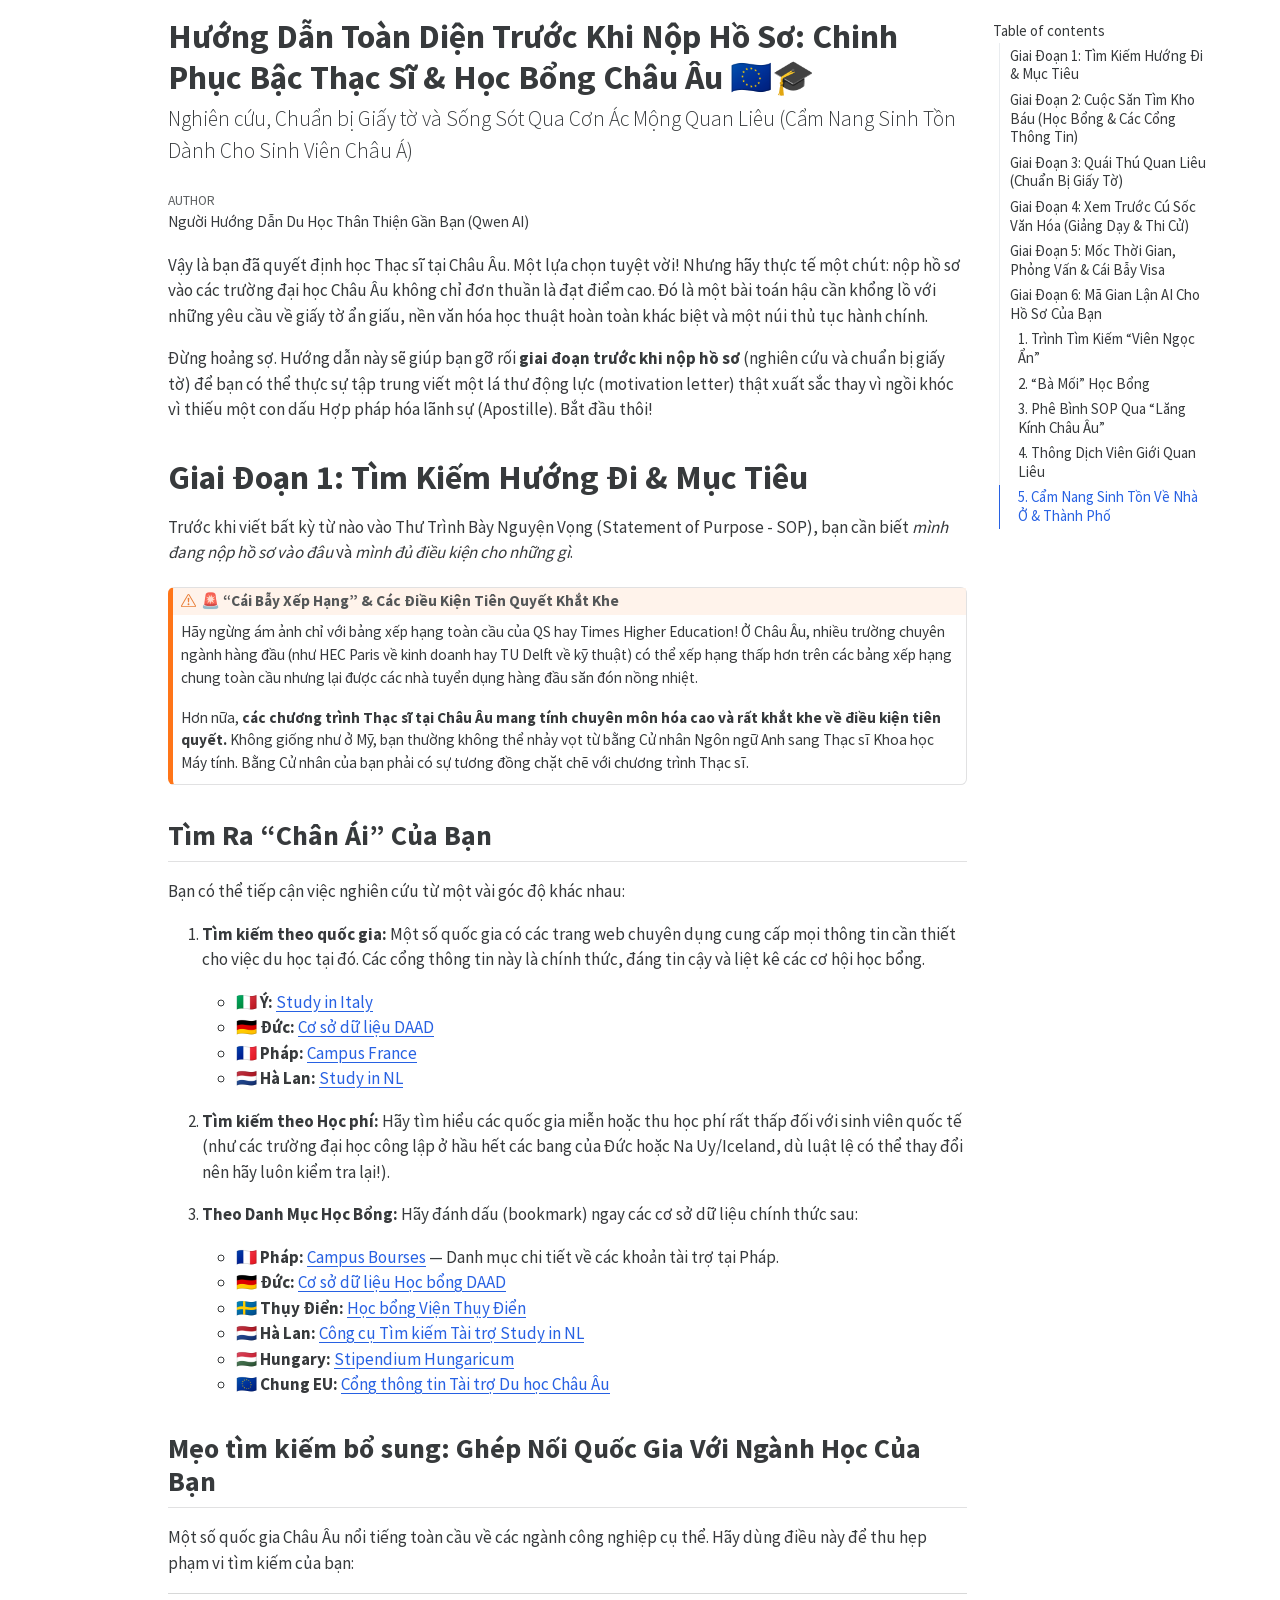
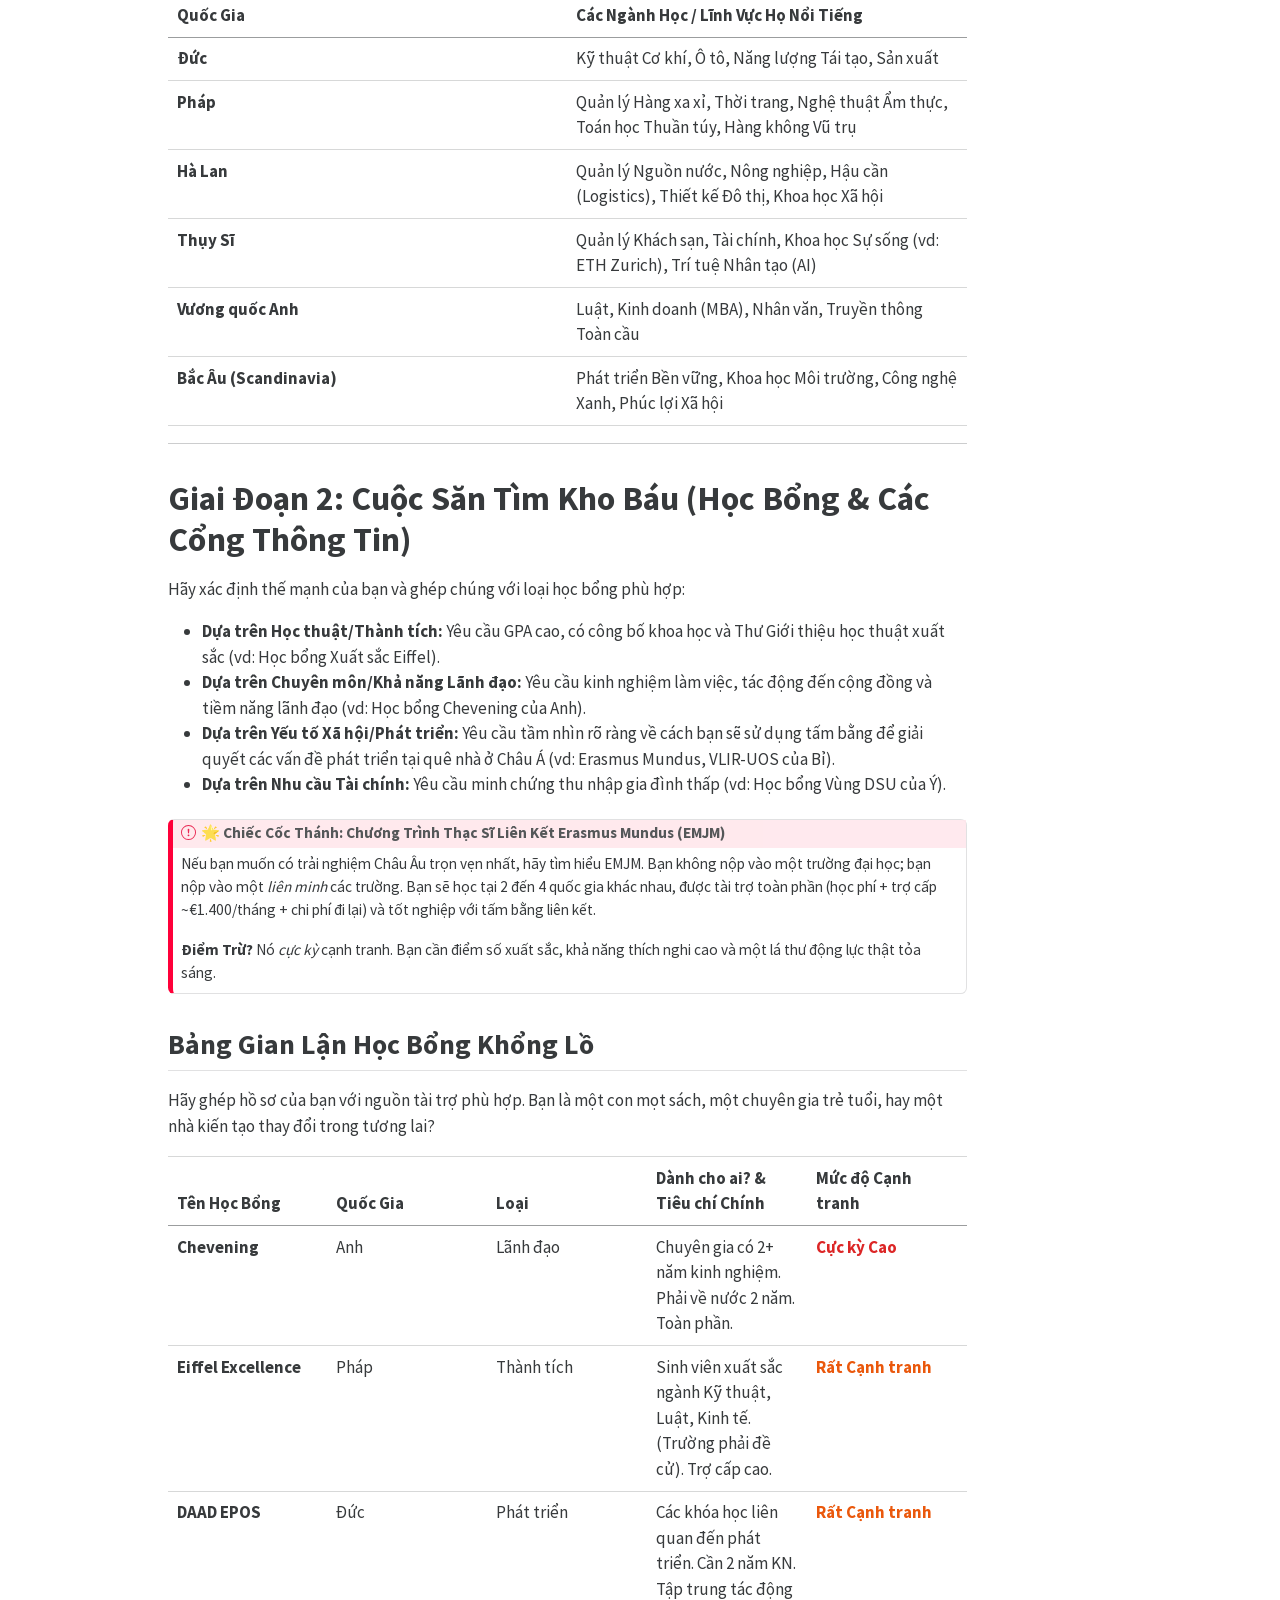
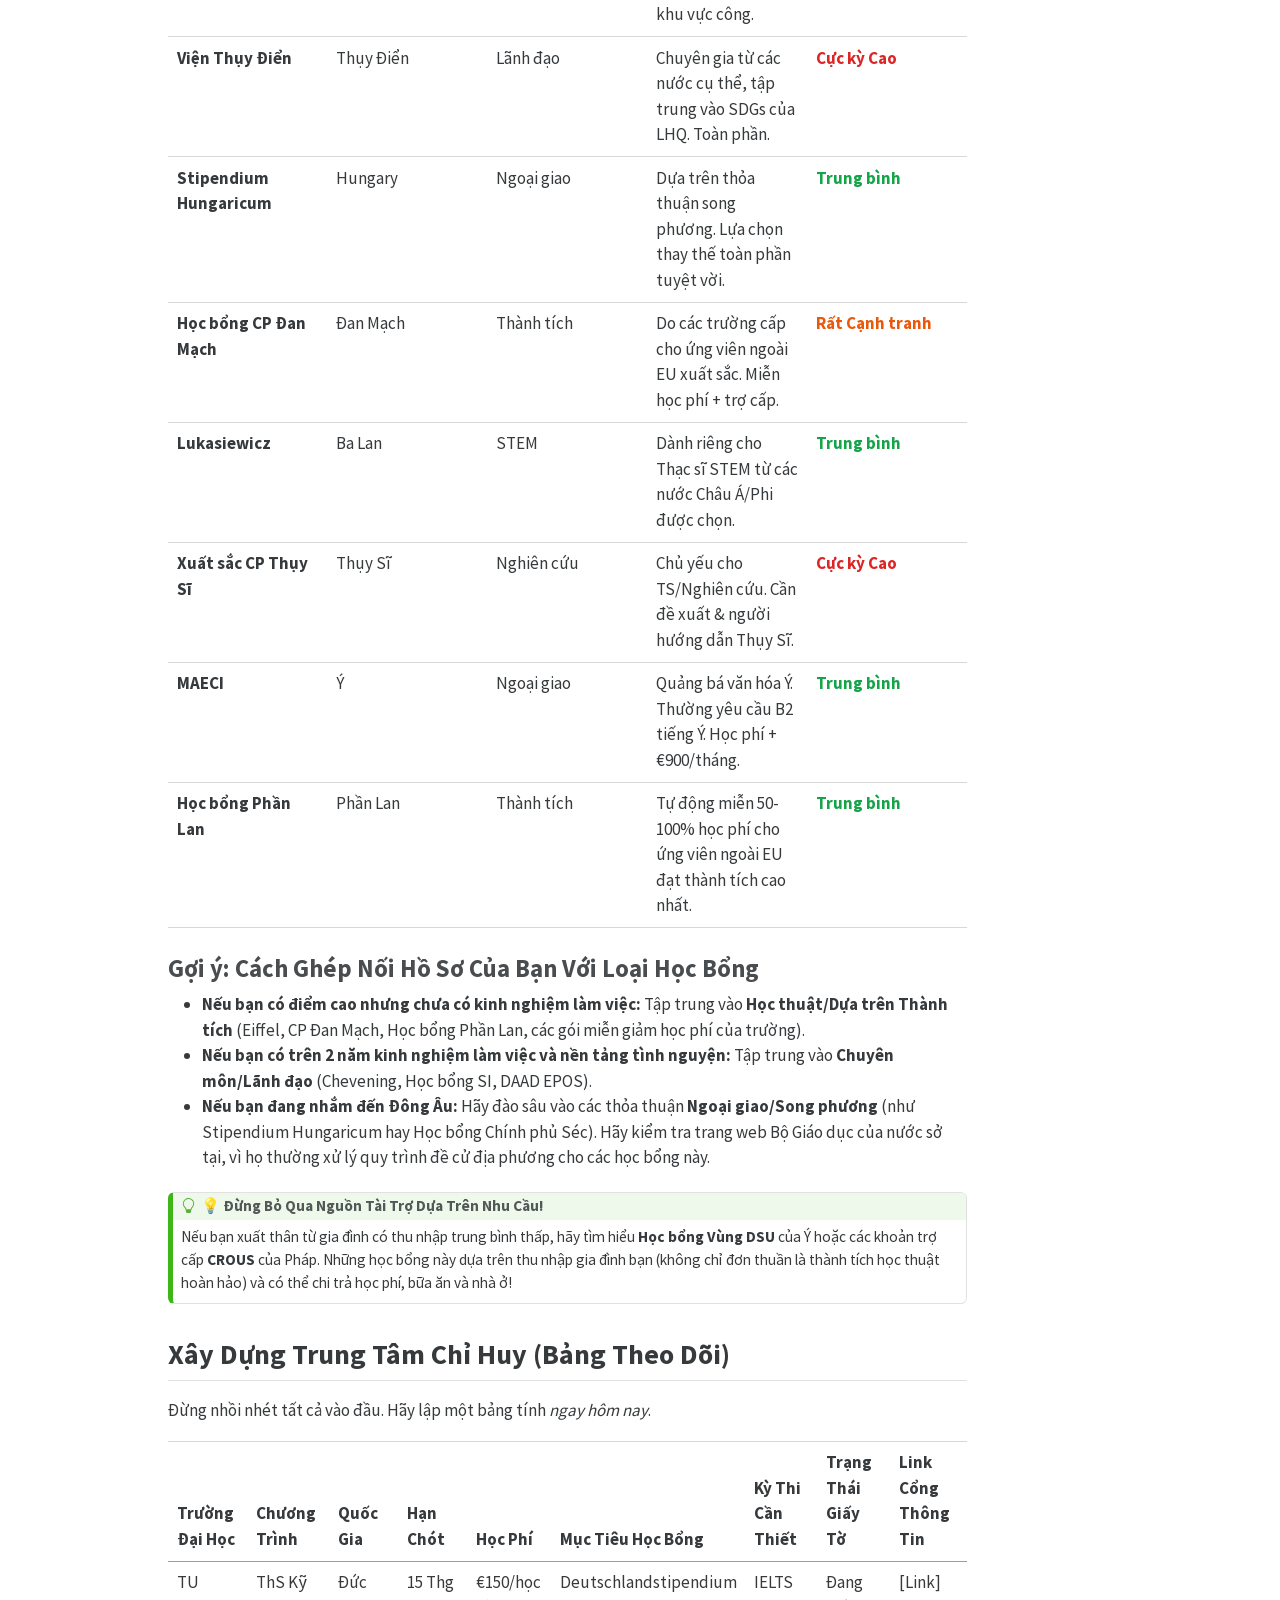
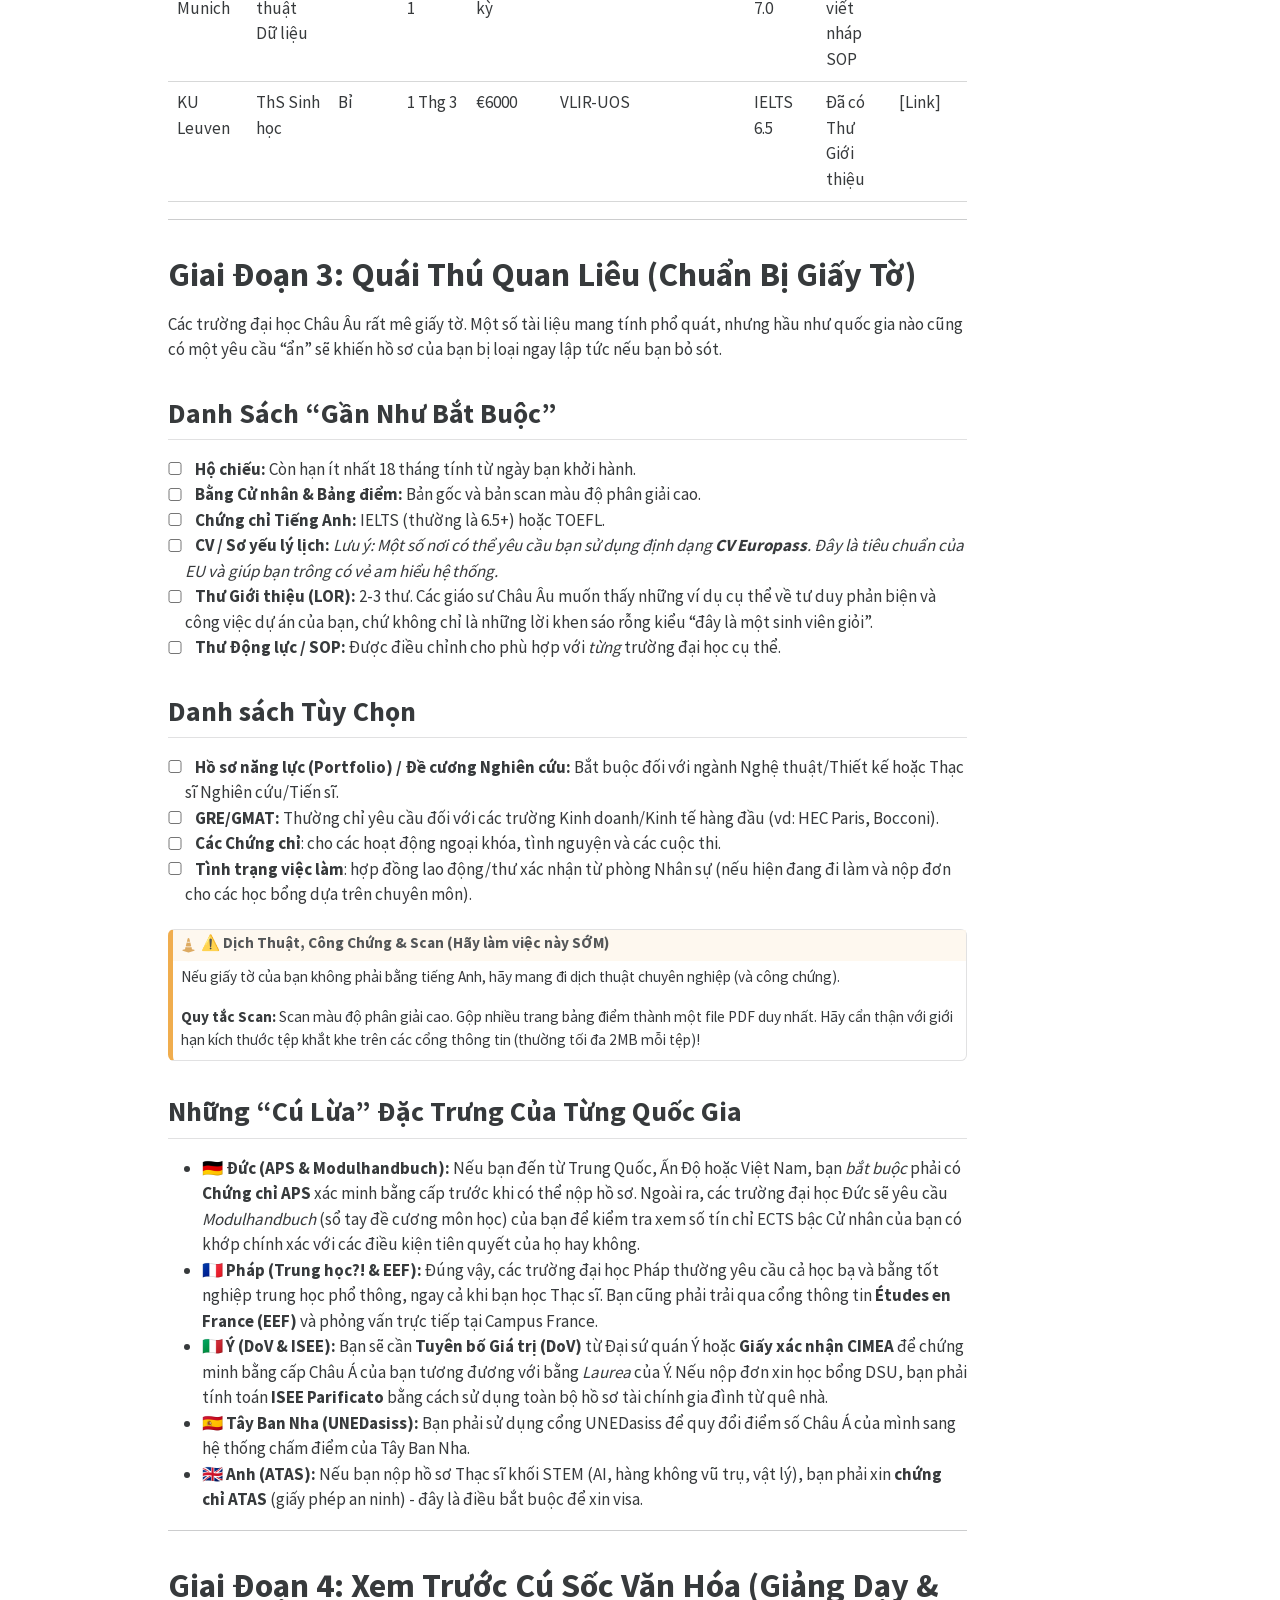
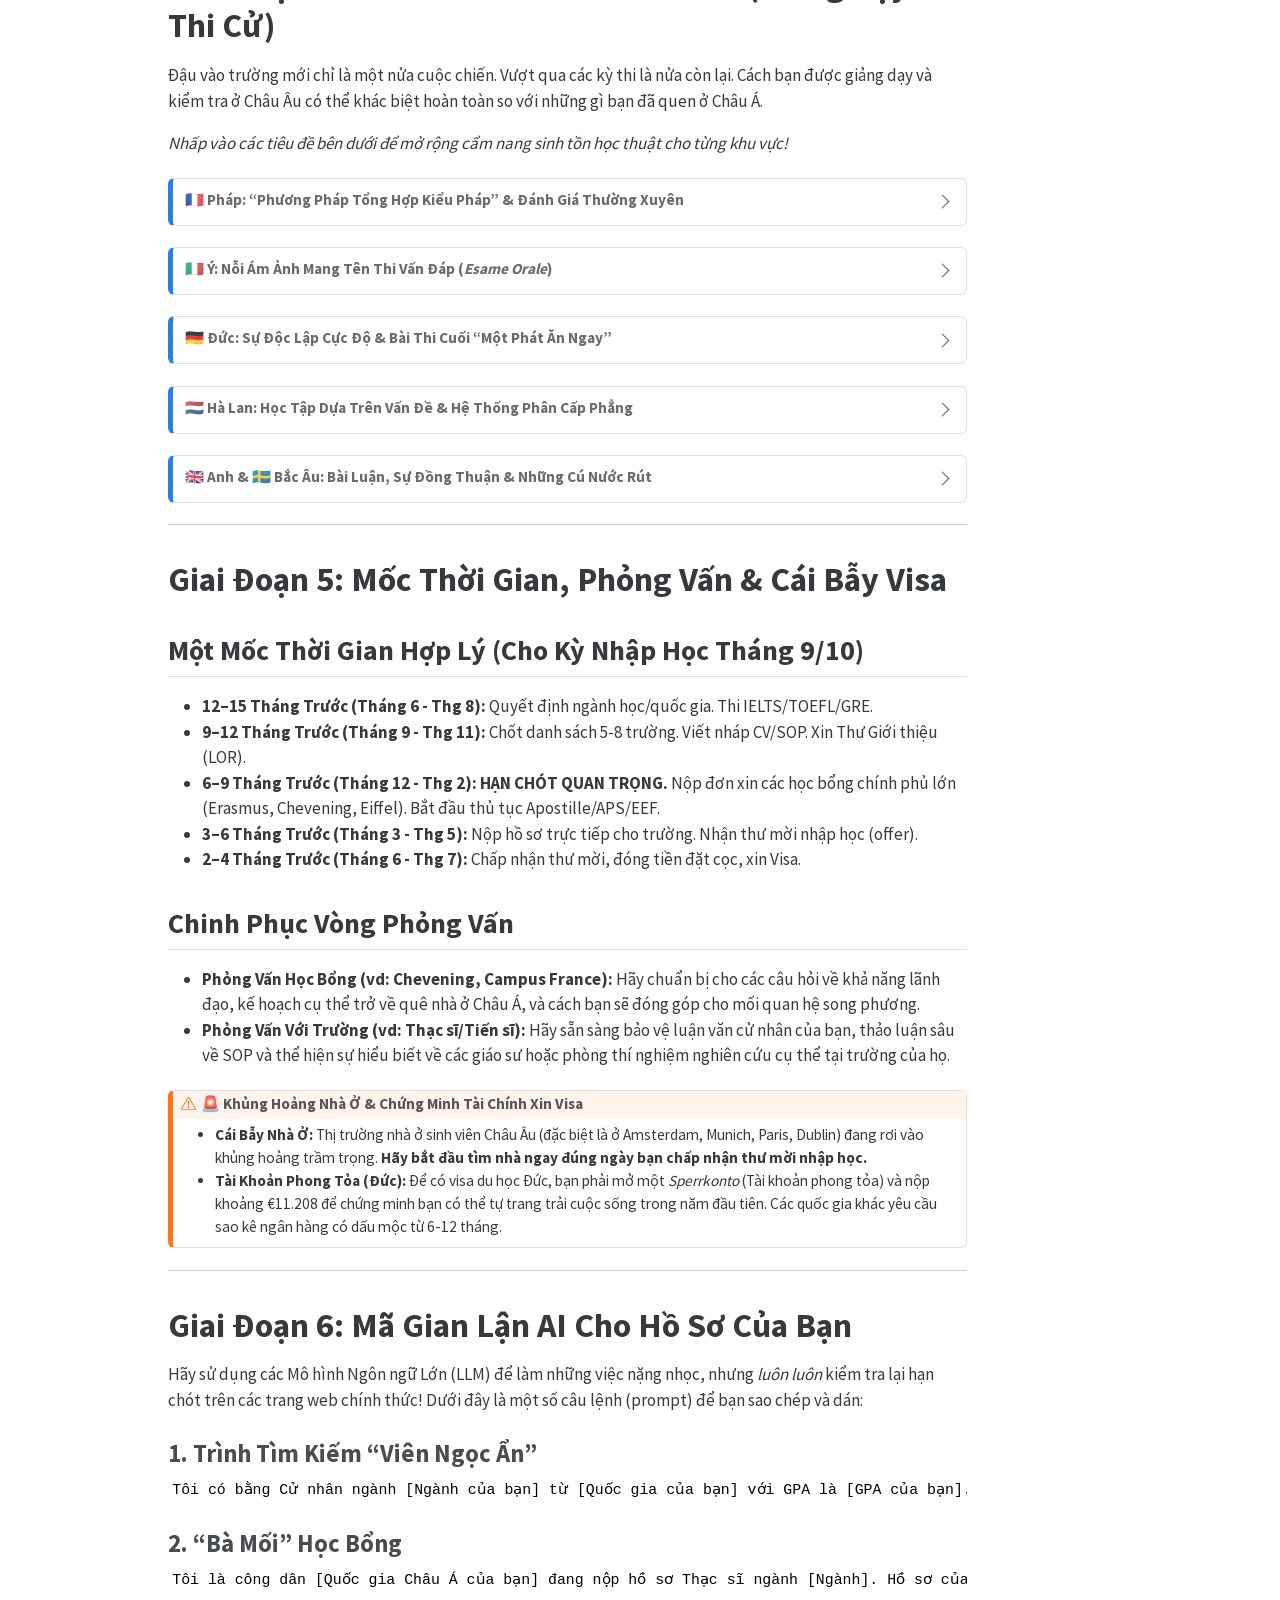
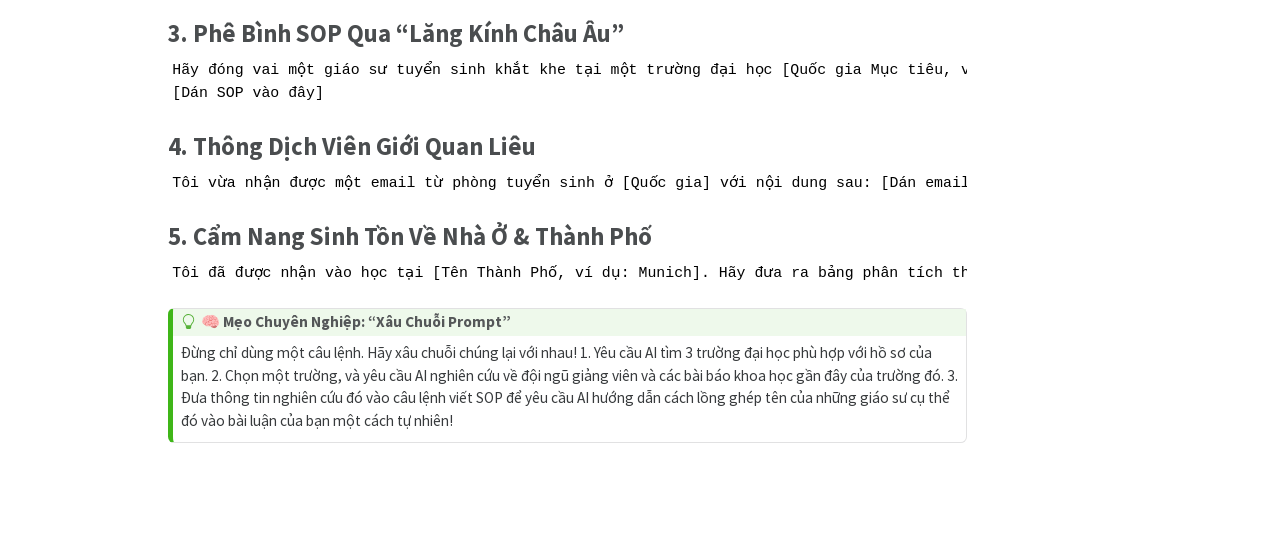
==== europe-master-pre-application.html @ 73fbfc99 "Fix pre-application guide for European master" ====
<!DOCTYPE html>
<html xmlns="http://www.w3.org/1999/xhtml" lang="en" xml:lang="en"><head>

<meta charset="utf-8">
<meta name="generator" content="quarto-1.7.32">

<meta name="viewport" content="width=device-width, initial-scale=1.0, user-scalable=yes">

<meta name="author" content="Người Hướng Dẫn Du Học Thân Thiện Gần Bạn (Qwen AI)">

<title>Hướng Dẫn Toàn Diện Trước Khi Nộp Hồ Sơ: Chinh Phục Bậc Thạc Sĩ &amp; Học Bổng Châu Âu 🇪🇺🎓</title>
<style>
code{white-space: pre-wrap;}
span.smallcaps{font-variant: small-caps;}
div.columns{display: flex; gap: min(4vw, 1.5em);}
div.column{flex: auto; overflow-x: auto;}
div.hanging-indent{margin-left: 1.5em; text-indent: -1.5em;}
ul.task-list{list-style: none;}
ul.task-list li input[type="checkbox"] {
width: 0.8em;
margin: 0 0.8em 0.2em -1em;  vertical-align: middle;
}
</style>


<script>/*!
 * clipboard.js v2.0.11
 * https://clipboardjs.com/
 *
 * Licensed MIT © Zeno Rocha
 */
!function(t,e){"object"==typeof exports&&"object"==typeof module?module.exports=e():"function"==typeof define&&define.amd?define([],e):"object"==typeof exports?exports.ClipboardJS=e():t.ClipboardJS=e()}(this,function(){return n={686:function(t,e,n){"use strict";n.d(e,{default:function(){return b}});var e=n(279),i=n.n(e),e=n(370),u=n.n(e),e=n(817),r=n.n(e);function c(t){try{return document.execCommand(t)}catch(t){return}}var a=function(t){t=r()(t);return c("cut"),t};function o(t,e){var n,o,t=(n=t,o="rtl"===document.documentElement.getAttribute("dir"),(t=document.createElement("textarea")).style.fontSize="12pt",t.style.border="0",t.style.padding="0",t.style.margin="0",t.style.position="absolute",t.style[o?"right":"left"]="-9999px",o=window.pageYOffset||document.documentElement.scrollTop,t.style.top="".concat(o,"px"),t.setAttribute("readonly",""),t.value=n,t);return e.container.appendChild(t),e=r()(t),c("copy"),t.remove(),e}var f=function(t){var e=1<arguments.length&&void 0!==arguments[1]?arguments[1]:{container:document.body},n="";return"string"==typeof t?n=o(t,e):t instanceof HTMLInputElement&&!["text","search","url","tel","password"].includes(null==t?void 0:t.type)?n=o(t.value,e):(n=r()(t),c("copy")),n};function l(t){return(l="function"==typeof Symbol&&"symbol"==typeof Symbol.iterator?function(t){return typeof t}:function(t){return t&&"function"==typeof Symbol&&t.constructor===Symbol&&t!==Symbol.prototype?"symbol":typeof t})(t)}var s=function(){var t=0<arguments.length&&void 0!==arguments[0]?arguments[0]:{},e=t.action,n=void 0===e?"copy":e,o=t.container,e=t.target,t=t.text;if("copy"!==n&&"cut"!==n)throw new Error('Invalid "action" value, use either "copy" or "cut"');if(void 0!==e){if(!e||"object"!==l(e)||1!==e.nodeType)throw new Error('Invalid "target" value, use a valid Element');if("copy"===n&&e.hasAttribute("disabled"))throw new Error('Invalid "target" attribute. Please use "readonly" instead of "disabled" attribute');if("cut"===n&&(e.hasAttribute("readonly")||e.hasAttribute("disabled")))throw new Error('Invalid "target" attribute. You can\'t cut text from elements with "readonly" or "disabled" attributes')}return t?f(t,{container:o}):e?"cut"===n?a(e):f(e,{container:o}):void 0};function p(t){return(p="function"==typeof Symbol&&"symbol"==typeof Symbol.iterator?function(t){return typeof t}:function(t){return t&&"function"==typeof Symbol&&t.constructor===Symbol&&t!==Symbol.prototype?"symbol":typeof t})(t)}function d(t,e){for(var n=0;n<e.length;n++){var o=e[n];o.enumerable=o.enumerable||!1,o.configurable=!0,"value"in o&&(o.writable=!0),Object.defineProperty(t,o.key,o)}}function y(t,e){return(y=Object.setPrototypeOf||function(t,e){return t.__proto__=e,t})(t,e)}function h(n){var o=function(){if("undefined"==typeof Reflect||!Reflect.construct)return!1;if(Reflect.construct.sham)return!1;if("function"==typeof Proxy)return!0;try{return Date.prototype.toString.call(Reflect.construct(Date,[],function(){})),!0}catch(t){return!1}}();return function(){var t,e=v(n);return t=o?(t=v(this).constructor,Reflect.construct(e,arguments,t)):e.apply(this,arguments),e=this,!(t=t)||"object"!==p(t)&&"function"!=typeof t?function(t){if(void 0!==t)return t;throw new ReferenceError("this hasn't been initialised - super() hasn't been called")}(e):t}}function v(t){return(v=Object.setPrototypeOf?Object.getPrototypeOf:function(t){return t.__proto__||Object.getPrototypeOf(t)})(t)}function m(t,e){t="data-clipboard-".concat(t);if(e.hasAttribute(t))return e.getAttribute(t)}var b=function(){!function(t,e){if("function"!=typeof e&&null!==e)throw new TypeError("Super expression must either be null or a function");t.prototype=Object.create(e&&e.prototype,{constructor:{value:t,writable:!0,configurable:!0}}),e&&y(t,e)}(r,i());var t,e,n,o=h(r);function r(t,e){var n;return function(t){if(!(t instanceof r))throw new TypeError("Cannot call a class as a function")}(this),(n=o.call(this)).resolveOptions(e),n.listenClick(t),n}return t=r,n=[{key:"copy",value:function(t){var e=1<arguments.length&&void 0!==arguments[1]?arguments[1]:{container:document.body};return f(t,e)}},{key:"cut",value:function(t){return a(t)}},{key:"isSupported",value:function(){var t=0<arguments.length&&void 0!==arguments[0]?arguments[0]:["copy","cut"],t="string"==typeof t?[t]:t,e=!!document.queryCommandSupported;return t.forEach(function(t){e=e&&!!document.queryCommandSupported(t)}),e}}],(e=[{key:"resolveOptions",value:function(){var t=0<arguments.length&&void 0!==arguments[0]?arguments[0]:{};this.action="function"==typeof t.action?t.action:this.defaultAction,this.target="function"==typeof t.target?t.target:this.defaultTarget,this.text="function"==typeof t.text?t.text:this.defaultText,this.container="object"===p(t.container)?t.container:document.body}},{key:"listenClick",value:function(t){var e=this;this.listener=u()(t,"click",function(t){return e.onClick(t)})}},{key:"onClick",value:function(t){var e=t.delegateTarget||t.currentTarget,n=this.action(e)||"copy",t=s({action:n,container:this.container,target:this.target(e),text:this.text(e)});this.emit(t?"success":"error",{action:n,text:t,trigger:e,clearSelection:function(){e&&e.focus(),window.getSelection().removeAllRanges()}})}},{key:"defaultAction",value:function(t){return m("action",t)}},{key:"defaultTarget",value:function(t){t=m("target",t);if(t)return document.querySelector(t)}},{key:"defaultText",value:function(t){return m("text",t)}},{key:"destroy",value:function(){this.listener.destroy()}}])&&d(t.prototype,e),n&&d(t,n),r}()},828:function(t){var e;"undefined"==typeof Element||Element.prototype.matches||((e=Element.prototype).matches=e.matchesSelector||e.mozMatchesSelector||e.msMatchesSelector||e.oMatchesSelector||e.webkitMatchesSelector),t.exports=function(t,e){for(;t&&9!==t.nodeType;){if("function"==typeof t.matches&&t.matches(e))return t;t=t.parentNode}}},438:function(t,e,n){var u=n(828);function i(t,e,n,o,r){var i=function(e,n,t,o){return function(t){t.delegateTarget=u(t.target,n),t.delegateTarget&&o.call(e,t)}}.apply(this,arguments);return t.addEventListener(n,i,r),{destroy:function(){t.removeEventListener(n,i,r)}}}t.exports=function(t,e,n,o,r){return"function"==typeof t.addEventListener?i.apply(null,arguments):"function"==typeof n?i.bind(null,document).apply(null,arguments):("string"==typeof t&&(t=document.querySelectorAll(t)),Array.prototype.map.call(t,function(t){return i(t,e,n,o,r)}))}},879:function(t,n){n.node=function(t){return void 0!==t&&t instanceof HTMLElement&&1===t.nodeType},n.nodeList=function(t){var e=Object.prototype.toString.call(t);return void 0!==t&&("[object NodeList]"===e||"[object HTMLCollection]"===e)&&"length"in t&&(0===t.length||n.node(t[0]))},n.string=function(t){return"string"==typeof t||t instanceof String},n.fn=function(t){return"[object Function]"===Object.prototype.toString.call(t)}},370:function(t,e,n){var f=n(879),l=n(438);t.exports=function(t,e,n){if(!t&&!e&&!n)throw new Error("Missing required arguments");if(!f.string(e))throw new TypeError("Second argument must be a String");if(!f.fn(n))throw new TypeError("Third argument must be a Function");if(f.node(t))return c=e,a=n,(u=t).addEventListener(c,a),{destroy:function(){u.removeEventListener(c,a)}};if(f.nodeList(t))return o=t,r=e,i=n,Array.prototype.forEach.call(o,function(t){t.addEventListener(r,i)}),{destroy:function(){Array.prototype.forEach.call(o,function(t){t.removeEventListener(r,i)})}};if(f.string(t))return t=t,e=e,n=n,l(document.body,t,e,n);throw new TypeError("First argument must be a String, HTMLElement, HTMLCollection, or NodeList");var o,r,i,u,c,a}},817:function(t){t.exports=function(t){var e,n="SELECT"===t.nodeName?(t.focus(),t.value):"INPUT"===t.nodeName||"TEXTAREA"===t.nodeName?((e=t.hasAttribute("readonly"))||t.setAttribute("readonly",""),t.select(),t.setSelectionRange(0,t.value.length),e||t.removeAttribute("readonly"),t.value):(t.hasAttribute("contenteditable")&&t.focus(),n=window.getSelection(),(e=document.createRange()).selectNodeContents(t),n.removeAllRanges(),n.addRange(e),n.toString());return n}},279:function(t){function e(){}e.prototype={on:function(t,e,n){var o=this.e||(this.e={});return(o[t]||(o[t]=[])).push({fn:e,ctx:n}),this},once:function(t,e,n){var o=this;function r(){o.off(t,r),e.apply(n,arguments)}return r._=e,this.on(t,r,n)},emit:function(t){for(var e=[].slice.call(arguments,1),n=((this.e||(this.e={}))[t]||[]).slice(),o=0,r=n.length;o<r;o++)n[o].fn.apply(n[o].ctx,e);return this},off:function(t,e){var n=this.e||(this.e={}),o=n[t],r=[];if(o&&e)for(var i=0,u=o.length;i<u;i++)o[i].fn!==e&&o[i].fn._!==e&&r.push(o[i]);return r.length?n[t]=r:delete n[t],this}},t.exports=e,t.exports.TinyEmitter=e}},r={},o.n=function(t){var e=t&&t.__esModule?function(){return t.default}:function(){return t};return o.d(e,{a:e}),e},o.d=function(t,e){for(var n in e)o.o(e,n)&&!o.o(t,n)&&Object.defineProperty(t,n,{enumerable:!0,get:e[n]})},o.o=function(t,e){return Object.prototype.hasOwnProperty.call(t,e)},o(686).default;function o(t){if(r[t])return r[t].exports;var e=r[t]={exports:{}};return n[t](e,e.exports,o),e.exports}var n,r});</script>
<script src="[data-uri]" type="module"></script>
<script src="[data-uri]" type="module"></script>
<script>/**
 * @popperjs/core v2.11.7 - MIT License
 */

!function(e,t){"object"==typeof exports&&"undefined"!=typeof module?t(exports):"function"==typeof define&&define.amd?define(["exports"],t):t((e="undefined"!=typeof globalThis?globalThis:e||self).Popper={})}(this,(function(e){"use strict";function t(e){if(null==e)return window;if("[object Window]"!==e.toString()){var t=e.ownerDocument;return t&&t.defaultView||window}return e}function n(e){return e instanceof t(e).Element||e instanceof Element}function r(e){return e instanceof t(e).HTMLElement||e instanceof HTMLElement}function o(e){return"undefined"!=typeof ShadowRoot&&(e instanceof t(e).ShadowRoot||e instanceof ShadowRoot)}var i=Math.max,a=Math.min,s=Math.round;function f(){var e=navigator.userAgentData;return null!=e&&e.brands&&Array.isArray(e.brands)?e.brands.map((function(e){return e.brand+"/"+e.version})).join(" "):navigator.userAgent}function c(){return!/^((?!chrome|android).)*safari/i.test(f())}function p(e,o,i){void 0===o&&(o=!1),void 0===i&&(i=!1);var a=e.getBoundingClientRect(),f=1,p=1;o&&r(e)&&(f=e.offsetWidth>0&&s(a.width)/e.offsetWidth||1,p=e.offsetHeight>0&&s(a.height)/e.offsetHeight||1);var u=(n(e)?t(e):window).visualViewport,l=!c()&&i,d=(a.left+(l&&u?u.offsetLeft:0))/f,h=(a.top+(l&&u?u.offsetTop:0))/p,m=a.width/f,v=a.height/p;return{width:m,height:v,top:h,right:d+m,bottom:h+v,left:d,x:d,y:h}}function u(e){var n=t(e);return{scrollLeft:n.pageXOffset,scrollTop:n.pageYOffset}}function l(e){return e?(e.nodeName||"").toLowerCase():null}function d(e){return((n(e)?e.ownerDocument:e.document)||window.document).documentElement}function h(e){return p(d(e)).left+u(e).scrollLeft}function m(e){return t(e).getComputedStyle(e)}function v(e){var t=m(e),n=t.overflow,r=t.overflowX,o=t.overflowY;return/auto|scroll|overlay|hidden/.test(n+o+r)}function y(e,n,o){void 0===o&&(o=!1);var i,a,f=r(n),c=r(n)&&function(e){var t=e.getBoundingClientRect(),n=s(t.width)/e.offsetWidth||1,r=s(t.height)/e.offsetHeight||1;return 1!==n||1!==r}(n),m=d(n),y=p(e,c,o),g={scrollLeft:0,scrollTop:0},b={x:0,y:0};return(f||!f&&!o)&&(("body"!==l(n)||v(m))&&(g=(i=n)!==t(i)&&r(i)?{scrollLeft:(a=i).scrollLeft,scrollTop:a.scrollTop}:u(i)),r(n)?((b=p(n,!0)).x+=n.clientLeft,b.y+=n.clientTop):m&&(b.x=h(m))),{x:y.left+g.scrollLeft-b.x,y:y.top+g.scrollTop-b.y,width:y.width,height:y.height}}function g(e){var t=p(e),n=e.offsetWidth,r=e.offsetHeight;return Math.abs(t.width-n)<=1&&(n=t.width),Math.abs(t.height-r)<=1&&(r=t.height),{x:e.offsetLeft,y:e.offsetTop,width:n,height:r}}function b(e){return"html"===l(e)?e:e.assignedSlot||e.parentNode||(o(e)?e.host:null)||d(e)}function x(e){return["html","body","#document"].indexOf(l(e))>=0?e.ownerDocument.body:r(e)&&v(e)?e:x(b(e))}function w(e,n){var r;void 0===n&&(n=[]);var o=x(e),i=o===(null==(r=e.ownerDocument)?void 0:r.body),a=t(o),s=i?[a].concat(a.visualViewport||[],v(o)?o:[]):o,f=n.concat(s);return i?f:f.concat(w(b(s)))}function O(e){return["table","td","th"].indexOf(l(e))>=0}function j(e){return r(e)&&"fixed"!==m(e).position?e.offsetParent:null}function E(e){for(var n=t(e),i=j(e);i&&O(i)&&"static"===m(i).position;)i=j(i);return i&&("html"===l(i)||"body"===l(i)&&"static"===m(i).position)?n:i||function(e){var t=/firefox/i.test(f());if(/Trident/i.test(f())&&r(e)&&"fixed"===m(e).position)return null;var n=b(e);for(o(n)&&(n=n.host);r(n)&&["html","body"].indexOf(l(n))<0;){var i=m(n);if("none"!==i.transform||"none"!==i.perspective||"paint"===i.contain||-1!==["transform","perspective"].indexOf(i.willChange)||t&&"filter"===i.willChange||t&&i.filter&&"none"!==i.filter)return n;n=n.parentNode}return null}(e)||n}var D="top",A="bottom",L="right",P="left",M="auto",k=[D,A,L,P],W="start",B="end",H="viewport",T="popper",R=k.reduce((function(e,t){return e.concat([t+"-"+W,t+"-"+B])}),[]),S=[].concat(k,[M]).reduce((function(e,t){return e.concat([t,t+"-"+W,t+"-"+B])}),[]),V=["beforeRead","read","afterRead","beforeMain","main","afterMain","beforeWrite","write","afterWrite"];function q(e){var t=new Map,n=new Set,r=[];function o(e){n.add(e.name),[].concat(e.requires||[],e.requiresIfExists||[]).forEach((function(e){if(!n.has(e)){var r=t.get(e);r&&o(r)}})),r.push(e)}return e.forEach((function(e){t.set(e.name,e)})),e.forEach((function(e){n.has(e.name)||o(e)})),r}function C(e){return e.split("-")[0]}function N(e,t){var n=t.getRootNode&&t.getRootNode();if(e.contains(t))return!0;if(n&&o(n)){var r=t;do{if(r&&e.isSameNode(r))return!0;r=r.parentNode||r.host}while(r)}return!1}function I(e){return Object.assign({},e,{left:e.x,top:e.y,right:e.x+e.width,bottom:e.y+e.height})}function _(e,r,o){return r===H?I(function(e,n){var r=t(e),o=d(e),i=r.visualViewport,a=o.clientWidth,s=o.clientHeight,f=0,p=0;if(i){a=i.width,s=i.height;var u=c();(u||!u&&"fixed"===n)&&(f=i.offsetLeft,p=i.offsetTop)}return{width:a,height:s,x:f+h(e),y:p}}(e,o)):n(r)?function(e,t){var n=p(e,!1,"fixed"===t);return n.top=n.top+e.clientTop,n.left=n.left+e.clientLeft,n.bottom=n.top+e.clientHeight,n.right=n.left+e.clientWidth,n.width=e.clientWidth,n.height=e.clientHeight,n.x=n.left,n.y=n.top,n}(r,o):I(function(e){var t,n=d(e),r=u(e),o=null==(t=e.ownerDocument)?void 0:t.body,a=i(n.scrollWidth,n.clientWidth,o?o.scrollWidth:0,o?o.clientWidth:0),s=i(n.scrollHeight,n.clientHeight,o?o.scrollHeight:0,o?o.clientHeight:0),f=-r.scrollLeft+h(e),c=-r.scrollTop;return"rtl"===m(o||n).direction&&(f+=i(n.clientWidth,o?o.clientWidth:0)-a),{width:a,height:s,x:f,y:c}}(d(e)))}function F(e,t,o,s){var f="clippingParents"===t?function(e){var t=w(b(e)),o=["absolute","fixed"].indexOf(m(e).position)>=0&&r(e)?E(e):e;return n(o)?t.filter((function(e){return n(e)&&N(e,o)&&"body"!==l(e)})):[]}(e):[].concat(t),c=[].concat(f,[o]),p=c[0],u=c.reduce((function(t,n){var r=_(e,n,s);return t.top=i(r.top,t.top),t.right=a(r.right,t.right),t.bottom=a(r.bottom,t.bottom),t.left=i(r.left,t.left),t}),_(e,p,s));return u.width=u.right-u.left,u.height=u.bottom-u.top,u.x=u.left,u.y=u.top,u}function U(e){return e.split("-")[1]}function z(e){return["top","bottom"].indexOf(e)>=0?"x":"y"}function X(e){var t,n=e.reference,r=e.element,o=e.placement,i=o?C(o):null,a=o?U(o):null,s=n.x+n.width/2-r.width/2,f=n.y+n.height/2-r.height/2;switch(i){case D:t={x:s,y:n.y-r.height};break;case A:t={x:s,y:n.y+n.height};break;case L:t={x:n.x+n.width,y:f};break;case P:t={x:n.x-r.width,y:f};break;default:t={x:n.x,y:n.y}}var c=i?z(i):null;if(null!=c){var p="y"===c?"height":"width";switch(a){case W:t[c]=t[c]-(n[p]/2-r[p]/2);break;case B:t[c]=t[c]+(n[p]/2-r[p]/2)}}return t}function Y(e){return Object.assign({},{top:0,right:0,bottom:0,left:0},e)}function G(e,t){return t.reduce((function(t,n){return t[n]=e,t}),{})}function J(e,t){void 0===t&&(t={});var r=t,o=r.placement,i=void 0===o?e.placement:o,a=r.strategy,s=void 0===a?e.strategy:a,f=r.boundary,c=void 0===f?"clippingParents":f,u=r.rootBoundary,l=void 0===u?H:u,h=r.elementContext,m=void 0===h?T:h,v=r.altBoundary,y=void 0!==v&&v,g=r.padding,b=void 0===g?0:g,x=Y("number"!=typeof b?b:G(b,k)),w=m===T?"reference":T,O=e.rects.popper,j=e.elements[y?w:m],E=F(n(j)?j:j.contextElement||d(e.elements.popper),c,l,s),P=p(e.elements.reference),M=X({reference:P,element:O,strategy:"absolute",placement:i}),W=I(Object.assign({},O,M)),B=m===T?W:P,R={top:E.top-B.top+x.top,bottom:B.bottom-E.bottom+x.bottom,left:E.left-B.left+x.left,right:B.right-E.right+x.right},S=e.modifiersData.offset;if(m===T&&S){var V=S[i];Object.keys(R).forEach((function(e){var t=[L,A].indexOf(e)>=0?1:-1,n=[D,A].indexOf(e)>=0?"y":"x";R[e]+=V[n]*t}))}return R}var K={placement:"bottom",modifiers:[],strategy:"absolute"};function Q(){for(var e=arguments.length,t=new Array(e),n=0;n<e;n++)t[n]=arguments[n];return!t.some((function(e){return!(e&&"function"==typeof e.getBoundingClientRect)}))}function Z(e){void 0===e&&(e={});var t=e,r=t.defaultModifiers,o=void 0===r?[]:r,i=t.defaultOptions,a=void 0===i?K:i;return function(e,t,r){void 0===r&&(r=a);var i,s,f={placement:"bottom",orderedModifiers:[],options:Object.assign({},K,a),modifiersData:{},elements:{reference:e,popper:t},attributes:{},styles:{}},c=[],p=!1,u={state:f,setOptions:function(r){var i="function"==typeof r?r(f.options):r;l(),f.options=Object.assign({},a,f.options,i),f.scrollParents={reference:n(e)?w(e):e.contextElement?w(e.contextElement):[],popper:w(t)};var s,p,d=function(e){var t=q(e);return V.reduce((function(e,n){return e.concat(t.filter((function(e){return e.phase===n})))}),[])}((s=[].concat(o,f.options.modifiers),p=s.reduce((function(e,t){var n=e[t.name];return e[t.name]=n?Object.assign({},n,t,{options:Object.assign({},n.options,t.options),data:Object.assign({},n.data,t.data)}):t,e}),{}),Object.keys(p).map((function(e){return p[e]}))));return f.orderedModifiers=d.filter((function(e){return e.enabled})),f.orderedModifiers.forEach((function(e){var t=e.name,n=e.options,r=void 0===n?{}:n,o=e.effect;if("function"==typeof o){var i=o({state:f,name:t,instance:u,options:r}),a=function(){};c.push(i||a)}})),u.update()},forceUpdate:function(){if(!p){var e=f.elements,t=e.reference,n=e.popper;if(Q(t,n)){f.rects={reference:y(t,E(n),"fixed"===f.options.strategy),popper:g(n)},f.reset=!1,f.placement=f.options.placement,f.orderedModifiers.forEach((function(e){return f.modifiersData[e.name]=Object.assign({},e.data)}));for(var r=0;r<f.orderedModifiers.length;r++)if(!0!==f.reset){var o=f.orderedModifiers[r],i=o.fn,a=o.options,s=void 0===a?{}:a,c=o.name;"function"==typeof i&&(f=i({state:f,options:s,name:c,instance:u})||f)}else f.reset=!1,r=-1}}},update:(i=function(){return new Promise((function(e){u.forceUpdate(),e(f)}))},function(){return s||(s=new Promise((function(e){Promise.resolve().then((function(){s=void 0,e(i())}))}))),s}),destroy:function(){l(),p=!0}};if(!Q(e,t))return u;function l(){c.forEach((function(e){return e()})),c=[]}return u.setOptions(r).then((function(e){!p&&r.onFirstUpdate&&r.onFirstUpdate(e)})),u}}var $={passive:!0};var ee={name:"eventListeners",enabled:!0,phase:"write",fn:function(){},effect:function(e){var n=e.state,r=e.instance,o=e.options,i=o.scroll,a=void 0===i||i,s=o.resize,f=void 0===s||s,c=t(n.elements.popper),p=[].concat(n.scrollParents.reference,n.scrollParents.popper);return a&&p.forEach((function(e){e.addEventListener("scroll",r.update,$)})),f&&c.addEventListener("resize",r.update,$),function(){a&&p.forEach((function(e){e.removeEventListener("scroll",r.update,$)})),f&&c.removeEventListener("resize",r.update,$)}},data:{}};var te={name:"popperOffsets",enabled:!0,phase:"read",fn:function(e){var t=e.state,n=e.name;t.modifiersData[n]=X({reference:t.rects.reference,element:t.rects.popper,strategy:"absolute",placement:t.placement})},data:{}},ne={top:"auto",right:"auto",bottom:"auto",left:"auto"};function re(e){var n,r=e.popper,o=e.popperRect,i=e.placement,a=e.variation,f=e.offsets,c=e.position,p=e.gpuAcceleration,u=e.adaptive,l=e.roundOffsets,h=e.isFixed,v=f.x,y=void 0===v?0:v,g=f.y,b=void 0===g?0:g,x="function"==typeof l?l({x:y,y:b}):{x:y,y:b};y=x.x,b=x.y;var w=f.hasOwnProperty("x"),O=f.hasOwnProperty("y"),j=P,M=D,k=window;if(u){var W=E(r),H="clientHeight",T="clientWidth";if(W===t(r)&&"static"!==m(W=d(r)).position&&"absolute"===c&&(H="scrollHeight",T="scrollWidth"),W=W,i===D||(i===P||i===L)&&a===B)M=A,b-=(h&&W===k&&k.visualViewport?k.visualViewport.height:W[H])-o.height,b*=p?1:-1;if(i===P||(i===D||i===A)&&a===B)j=L,y-=(h&&W===k&&k.visualViewport?k.visualViewport.width:W[T])-o.width,y*=p?1:-1}var R,S=Object.assign({position:c},u&&ne),V=!0===l?function(e,t){var n=e.x,r=e.y,o=t.devicePixelRatio||1;return{x:s(n*o)/o||0,y:s(r*o)/o||0}}({x:y,y:b},t(r)):{x:y,y:b};return y=V.x,b=V.y,p?Object.assign({},S,((R={})[M]=O?"0":"",R[j]=w?"0":"",R.transform=(k.devicePixelRatio||1)<=1?"translate("+y+"px, "+b+"px)":"translate3d("+y+"px, "+b+"px, 0)",R)):Object.assign({},S,((n={})[M]=O?b+"px":"",n[j]=w?y+"px":"",n.transform="",n))}var oe={name:"computeStyles",enabled:!0,phase:"beforeWrite",fn:function(e){var t=e.state,n=e.options,r=n.gpuAcceleration,o=void 0===r||r,i=n.adaptive,a=void 0===i||i,s=n.roundOffsets,f=void 0===s||s,c={placement:C(t.placement),variation:U(t.placement),popper:t.elements.popper,popperRect:t.rects.popper,gpuAcceleration:o,isFixed:"fixed"===t.options.strategy};null!=t.modifiersData.popperOffsets&&(t.styles.popper=Object.assign({},t.styles.popper,re(Object.assign({},c,{offsets:t.modifiersData.popperOffsets,position:t.options.strategy,adaptive:a,roundOffsets:f})))),null!=t.modifiersData.arrow&&(t.styles.arrow=Object.assign({},t.styles.arrow,re(Object.assign({},c,{offsets:t.modifiersData.arrow,position:"absolute",adaptive:!1,roundOffsets:f})))),t.attributes.popper=Object.assign({},t.attributes.popper,{"data-popper-placement":t.placement})},data:{}};var ie={name:"applyStyles",enabled:!0,phase:"write",fn:function(e){var t=e.state;Object.keys(t.elements).forEach((function(e){var n=t.styles[e]||{},o=t.attributes[e]||{},i=t.elements[e];r(i)&&l(i)&&(Object.assign(i.style,n),Object.keys(o).forEach((function(e){var t=o[e];!1===t?i.removeAttribute(e):i.setAttribute(e,!0===t?"":t)})))}))},effect:function(e){var t=e.state,n={popper:{position:t.options.strategy,left:"0",top:"0",margin:"0"},arrow:{position:"absolute"},reference:{}};return Object.assign(t.elements.popper.style,n.popper),t.styles=n,t.elements.arrow&&Object.assign(t.elements.arrow.style,n.arrow),function(){Object.keys(t.elements).forEach((function(e){var o=t.elements[e],i=t.attributes[e]||{},a=Object.keys(t.styles.hasOwnProperty(e)?t.styles[e]:n[e]).reduce((function(e,t){return e[t]="",e}),{});r(o)&&l(o)&&(Object.assign(o.style,a),Object.keys(i).forEach((function(e){o.removeAttribute(e)})))}))}},requires:["computeStyles"]};var ae={name:"offset",enabled:!0,phase:"main",requires:["popperOffsets"],fn:function(e){var t=e.state,n=e.options,r=e.name,o=n.offset,i=void 0===o?[0,0]:o,a=S.reduce((function(e,n){return e[n]=function(e,t,n){var r=C(e),o=[P,D].indexOf(r)>=0?-1:1,i="function"==typeof n?n(Object.assign({},t,{placement:e})):n,a=i[0],s=i[1];return a=a||0,s=(s||0)*o,[P,L].indexOf(r)>=0?{x:s,y:a}:{x:a,y:s}}(n,t.rects,i),e}),{}),s=a[t.placement],f=s.x,c=s.y;null!=t.modifiersData.popperOffsets&&(t.modifiersData.popperOffsets.x+=f,t.modifiersData.popperOffsets.y+=c),t.modifiersData[r]=a}},se={left:"right",right:"left",bottom:"top",top:"bottom"};function fe(e){return e.replace(/left|right|bottom|top/g,(function(e){return se[e]}))}var ce={start:"end",end:"start"};function pe(e){return e.replace(/start|end/g,(function(e){return ce[e]}))}function ue(e,t){void 0===t&&(t={});var n=t,r=n.placement,o=n.boundary,i=n.rootBoundary,a=n.padding,s=n.flipVariations,f=n.allowedAutoPlacements,c=void 0===f?S:f,p=U(r),u=p?s?R:R.filter((function(e){return U(e)===p})):k,l=u.filter((function(e){return c.indexOf(e)>=0}));0===l.length&&(l=u);var d=l.reduce((function(t,n){return t[n]=J(e,{placement:n,boundary:o,rootBoundary:i,padding:a})[C(n)],t}),{});return Object.keys(d).sort((function(e,t){return d[e]-d[t]}))}var le={name:"flip",enabled:!0,phase:"main",fn:function(e){var t=e.state,n=e.options,r=e.name;if(!t.modifiersData[r]._skip){for(var o=n.mainAxis,i=void 0===o||o,a=n.altAxis,s=void 0===a||a,f=n.fallbackPlacements,c=n.padding,p=n.boundary,u=n.rootBoundary,l=n.altBoundary,d=n.flipVariations,h=void 0===d||d,m=n.allowedAutoPlacements,v=t.options.placement,y=C(v),g=f||(y===v||!h?[fe(v)]:function(e){if(C(e)===M)return[];var t=fe(e);return[pe(e),t,pe(t)]}(v)),b=[v].concat(g).reduce((function(e,n){return e.concat(C(n)===M?ue(t,{placement:n,boundary:p,rootBoundary:u,padding:c,flipVariations:h,allowedAutoPlacements:m}):n)}),[]),x=t.rects.reference,w=t.rects.popper,O=new Map,j=!0,E=b[0],k=0;k<b.length;k++){var B=b[k],H=C(B),T=U(B)===W,R=[D,A].indexOf(H)>=0,S=R?"width":"height",V=J(t,{placement:B,boundary:p,rootBoundary:u,altBoundary:l,padding:c}),q=R?T?L:P:T?A:D;x[S]>w[S]&&(q=fe(q));var N=fe(q),I=[];if(i&&I.push(V[H]<=0),s&&I.push(V[q]<=0,V[N]<=0),I.every((function(e){return e}))){E=B,j=!1;break}O.set(B,I)}if(j)for(var _=function(e){var t=b.find((function(t){var n=O.get(t);if(n)return n.slice(0,e).every((function(e){return e}))}));if(t)return E=t,"break"},F=h?3:1;F>0;F--){if("break"===_(F))break}t.placement!==E&&(t.modifiersData[r]._skip=!0,t.placement=E,t.reset=!0)}},requiresIfExists:["offset"],data:{_skip:!1}};function de(e,t,n){return i(e,a(t,n))}var he={name:"preventOverflow",enabled:!0,phase:"main",fn:function(e){var t=e.state,n=e.options,r=e.name,o=n.mainAxis,s=void 0===o||o,f=n.altAxis,c=void 0!==f&&f,p=n.boundary,u=n.rootBoundary,l=n.altBoundary,d=n.padding,h=n.tether,m=void 0===h||h,v=n.tetherOffset,y=void 0===v?0:v,b=J(t,{boundary:p,rootBoundary:u,padding:d,altBoundary:l}),x=C(t.placement),w=U(t.placement),O=!w,j=z(x),M="x"===j?"y":"x",k=t.modifiersData.popperOffsets,B=t.rects.reference,H=t.rects.popper,T="function"==typeof y?y(Object.assign({},t.rects,{placement:t.placement})):y,R="number"==typeof T?{mainAxis:T,altAxis:T}:Object.assign({mainAxis:0,altAxis:0},T),S=t.modifiersData.offset?t.modifiersData.offset[t.placement]:null,V={x:0,y:0};if(k){if(s){var q,N="y"===j?D:P,I="y"===j?A:L,_="y"===j?"height":"width",F=k[j],X=F+b[N],Y=F-b[I],G=m?-H[_]/2:0,K=w===W?B[_]:H[_],Q=w===W?-H[_]:-B[_],Z=t.elements.arrow,$=m&&Z?g(Z):{width:0,height:0},ee=t.modifiersData["arrow#persistent"]?t.modifiersData["arrow#persistent"].padding:{top:0,right:0,bottom:0,left:0},te=ee[N],ne=ee[I],re=de(0,B[_],$[_]),oe=O?B[_]/2-G-re-te-R.mainAxis:K-re-te-R.mainAxis,ie=O?-B[_]/2+G+re+ne+R.mainAxis:Q+re+ne+R.mainAxis,ae=t.elements.arrow&&E(t.elements.arrow),se=ae?"y"===j?ae.clientTop||0:ae.clientLeft||0:0,fe=null!=(q=null==S?void 0:S[j])?q:0,ce=F+ie-fe,pe=de(m?a(X,F+oe-fe-se):X,F,m?i(Y,ce):Y);k[j]=pe,V[j]=pe-F}if(c){var ue,le="x"===j?D:P,he="x"===j?A:L,me=k[M],ve="y"===M?"height":"width",ye=me+b[le],ge=me-b[he],be=-1!==[D,P].indexOf(x),xe=null!=(ue=null==S?void 0:S[M])?ue:0,we=be?ye:me-B[ve]-H[ve]-xe+R.altAxis,Oe=be?me+B[ve]+H[ve]-xe-R.altAxis:ge,je=m&&be?function(e,t,n){var r=de(e,t,n);return r>n?n:r}(we,me,Oe):de(m?we:ye,me,m?Oe:ge);k[M]=je,V[M]=je-me}t.modifiersData[r]=V}},requiresIfExists:["offset"]};var me={name:"arrow",enabled:!0,phase:"main",fn:function(e){var t,n=e.state,r=e.name,o=e.options,i=n.elements.arrow,a=n.modifiersData.popperOffsets,s=C(n.placement),f=z(s),c=[P,L].indexOf(s)>=0?"height":"width";if(i&&a){var p=function(e,t){return Y("number"!=typeof(e="function"==typeof e?e(Object.assign({},t.rects,{placement:t.placement})):e)?e:G(e,k))}(o.padding,n),u=g(i),l="y"===f?D:P,d="y"===f?A:L,h=n.rects.reference[c]+n.rects.reference[f]-a[f]-n.rects.popper[c],m=a[f]-n.rects.reference[f],v=E(i),y=v?"y"===f?v.clientHeight||0:v.clientWidth||0:0,b=h/2-m/2,x=p[l],w=y-u[c]-p[d],O=y/2-u[c]/2+b,j=de(x,O,w),M=f;n.modifiersData[r]=((t={})[M]=j,t.centerOffset=j-O,t)}},effect:function(e){var t=e.state,n=e.options.element,r=void 0===n?"[data-popper-arrow]":n;null!=r&&("string"!=typeof r||(r=t.elements.popper.querySelector(r)))&&N(t.elements.popper,r)&&(t.elements.arrow=r)},requires:["popperOffsets"],requiresIfExists:["preventOverflow"]};function ve(e,t,n){return void 0===n&&(n={x:0,y:0}),{top:e.top-t.height-n.y,right:e.right-t.width+n.x,bottom:e.bottom-t.height+n.y,left:e.left-t.width-n.x}}function ye(e){return[D,L,A,P].some((function(t){return e[t]>=0}))}var ge={name:"hide",enabled:!0,phase:"main",requiresIfExists:["preventOverflow"],fn:function(e){var t=e.state,n=e.name,r=t.rects.reference,o=t.rects.popper,i=t.modifiersData.preventOverflow,a=J(t,{elementContext:"reference"}),s=J(t,{altBoundary:!0}),f=ve(a,r),c=ve(s,o,i),p=ye(f),u=ye(c);t.modifiersData[n]={referenceClippingOffsets:f,popperEscapeOffsets:c,isReferenceHidden:p,hasPopperEscaped:u},t.attributes.popper=Object.assign({},t.attributes.popper,{"data-popper-reference-hidden":p,"data-popper-escaped":u})}},be=Z({defaultModifiers:[ee,te,oe,ie]}),xe=[ee,te,oe,ie,ae,le,he,me,ge],we=Z({defaultModifiers:xe});e.applyStyles=ie,e.arrow=me,e.computeStyles=oe,e.createPopper=we,e.createPopperLite=be,e.defaultModifiers=xe,e.detectOverflow=J,e.eventListeners=ee,e.flip=le,e.hide=ge,e.offset=ae,e.popperGenerator=Z,e.popperOffsets=te,e.preventOverflow=he,Object.defineProperty(e,"__esModule",{value:!0})}));

</script>
<script>!function(e,t){"object"==typeof exports&&"undefined"!=typeof module?module.exports=t(require("@popperjs/core")):"function"==typeof define&&define.amd?define(["@popperjs/core"],t):(e=e||self).tippy=t(e.Popper)}(this,(function(e){"use strict";var t={passive:!0,capture:!0},n=function(){return document.body};function r(e,t,n){if(Array.isArray(e)){var r=e[t];return null==r?Array.isArray(n)?n[t]:n:r}return e}function o(e,t){var n={}.toString.call(e);return 0===n.indexOf("[object")&&n.indexOf(t+"]")>-1}function i(e,t){return"function"==typeof e?e.apply(void 0,t):e}function a(e,t){return 0===t?e:function(r){clearTimeout(n),n=setTimeout((function(){e(r)}),t)};var n}function s(e,t){var n=Object.assign({},e);return t.forEach((function(e){delete n[e]})),n}function u(e){return[].concat(e)}function c(e,t){-1===e.indexOf(t)&&e.push(t)}function p(e){return e.split("-")[0]}function f(e){return[].slice.call(e)}function l(e){return Object.keys(e).reduce((function(t,n){return void 0!==e[n]&&(t[n]=e[n]),t}),{})}function d(){return document.createElement("div")}function v(e){return["Element","Fragment"].some((function(t){return o(e,t)}))}function m(e){return o(e,"MouseEvent")}function g(e){return!(!e||!e._tippy||e._tippy.reference!==e)}function h(e){return v(e)?[e]:function(e){return o(e,"NodeList")}(e)?f(e):Array.isArray(e)?e:f(document.querySelectorAll(e))}function b(e,t){e.forEach((function(e){e&&(e.style.transitionDuration=t+"ms")}))}function y(e,t){e.forEach((function(e){e&&e.setAttribute("data-state",t)}))}function w(e){var t,n=u(e)[0];return null!=n&&null!=(t=n.ownerDocument)&&t.body?n.ownerDocument:document}function E(e,t,n){var r=t+"EventListener";["transitionend","webkitTransitionEnd"].forEach((function(t){e[r](t,n)}))}function O(e,t){for(var n=t;n;){var r;if(e.contains(n))return!0;n=null==n.getRootNode||null==(r=n.getRootNode())?void 0:r.host}return!1}var x={isTouch:!1},C=0;function T(){x.isTouch||(x.isTouch=!0,window.performance&&document.addEventListener("mousemove",A))}function A(){var e=performance.now();e-C<20&&(x.isTouch=!1,document.removeEventListener("mousemove",A)),C=e}function L(){var e=document.activeElement;if(g(e)){var t=e._tippy;e.blur&&!t.state.isVisible&&e.blur()}}var D=!!("undefined"!=typeof window&&"undefined"!=typeof document)&&!!window.msCrypto,R=Object.assign({appendTo:n,aria:{content:"auto",expanded:"auto"},delay:0,duration:[300,250],getReferenceClientRect:null,hideOnClick:!0,ignoreAttributes:!1,interactive:!1,interactiveBorder:2,interactiveDebounce:0,moveTransition:"",offset:[0,10],onAfterUpdate:function(){},onBeforeUpdate:function(){},onCreate:function(){},onDestroy:function(){},onHidden:function(){},onHide:function(){},onMount:function(){},onShow:function(){},onShown:function(){},onTrigger:function(){},onUntrigger:function(){},onClickOutside:function(){},placement:"top",plugins:[],popperOptions:{},render:null,showOnCreate:!1,touch:!0,trigger:"mouseenter focus",triggerTarget:null},{animateFill:!1,followCursor:!1,inlinePositioning:!1,sticky:!1},{allowHTML:!1,animation:"fade",arrow:!0,content:"",inertia:!1,maxWidth:350,role:"tooltip",theme:"",zIndex:9999}),k=Object.keys(R);function P(e){var t=(e.plugins||[]).reduce((function(t,n){var r,o=n.name,i=n.defaultValue;o&&(t[o]=void 0!==e[o]?e[o]:null!=(r=R[o])?r:i);return t}),{});return Object.assign({},e,t)}function j(e,t){var n=Object.assign({},t,{content:i(t.content,[e])},t.ignoreAttributes?{}:function(e,t){return(t?Object.keys(P(Object.assign({},R,{plugins:t}))):k).reduce((function(t,n){var r=(e.getAttribute("data-tippy-"+n)||"").trim();if(!r)return t;if("content"===n)t[n]=r;else try{t[n]=JSON.parse(r)}catch(e){t[n]=r}return t}),{})}(e,t.plugins));return n.aria=Object.assign({},R.aria,n.aria),n.aria={expanded:"auto"===n.aria.expanded?t.interactive:n.aria.expanded,content:"auto"===n.aria.content?t.interactive?null:"describedby":n.aria.content},n}function M(e,t){e.innerHTML=t}function V(e){var t=d();return!0===e?t.className="tippy-arrow":(t.className="tippy-svg-arrow",v(e)?t.appendChild(e):M(t,e)),t}function I(e,t){v(t.content)?(M(e,""),e.appendChild(t.content)):"function"!=typeof t.content&&(t.allowHTML?M(e,t.content):e.textContent=t.content)}function S(e){var t=e.firstElementChild,n=f(t.children);return{box:t,content:n.find((function(e){return e.classList.contains("tippy-content")})),arrow:n.find((function(e){return e.classList.contains("tippy-arrow")||e.classList.contains("tippy-svg-arrow")})),backdrop:n.find((function(e){return e.classList.contains("tippy-backdrop")}))}}function N(e){var t=d(),n=d();n.className="tippy-box",n.setAttribute("data-state","hidden"),n.setAttribute("tabindex","-1");var r=d();function o(n,r){var o=S(t),i=o.box,a=o.content,s=o.arrow;r.theme?i.setAttribute("data-theme",r.theme):i.removeAttribute("data-theme"),"string"==typeof r.animation?i.setAttribute("data-animation",r.animation):i.removeAttribute("data-animation"),r.inertia?i.setAttribute("data-inertia",""):i.removeAttribute("data-inertia"),i.style.maxWidth="number"==typeof r.maxWidth?r.maxWidth+"px":r.maxWidth,r.role?i.setAttribute("role",r.role):i.removeAttribute("role"),n.content===r.content&&n.allowHTML===r.allowHTML||I(a,e.props),r.arrow?s?n.arrow!==r.arrow&&(i.removeChild(s),i.appendChild(V(r.arrow))):i.appendChild(V(r.arrow)):s&&i.removeChild(s)}return r.className="tippy-content",r.setAttribute("data-state","hidden"),I(r,e.props),t.appendChild(n),n.appendChild(r),o(e.props,e.props),{popper:t,onUpdate:o}}N.$$tippy=!0;var B=1,H=[],U=[];function _(o,s){var v,g,h,C,T,A,L,k,M=j(o,Object.assign({},R,P(l(s)))),V=!1,I=!1,N=!1,_=!1,F=[],W=a(we,M.interactiveDebounce),X=B++,Y=(k=M.plugins).filter((function(e,t){return k.indexOf(e)===t})),$={id:X,reference:o,popper:d(),popperInstance:null,props:M,state:{isEnabled:!0,isVisible:!1,isDestroyed:!1,isMounted:!1,isShown:!1},plugins:Y,clearDelayTimeouts:function(){clearTimeout(v),clearTimeout(g),cancelAnimationFrame(h)},setProps:function(e){if($.state.isDestroyed)return;ae("onBeforeUpdate",[$,e]),be();var t=$.props,n=j(o,Object.assign({},t,l(e),{ignoreAttributes:!0}));$.props=n,he(),t.interactiveDebounce!==n.interactiveDebounce&&(ce(),W=a(we,n.interactiveDebounce));t.triggerTarget&&!n.triggerTarget?u(t.triggerTarget).forEach((function(e){e.removeAttribute("aria-expanded")})):n.triggerTarget&&o.removeAttribute("aria-expanded");ue(),ie(),J&&J(t,n);$.popperInstance&&(Ce(),Ae().forEach((function(e){requestAnimationFrame(e._tippy.popperInstance.forceUpdate)})));ae("onAfterUpdate",[$,e])},setContent:function(e){$.setProps({content:e})},show:function(){var e=$.state.isVisible,t=$.state.isDestroyed,o=!$.state.isEnabled,a=x.isTouch&&!$.props.touch,s=r($.props.duration,0,R.duration);if(e||t||o||a)return;if(te().hasAttribute("disabled"))return;if(ae("onShow",[$],!1),!1===$.props.onShow($))return;$.state.isVisible=!0,ee()&&(z.style.visibility="visible");ie(),de(),$.state.isMounted||(z.style.transition="none");if(ee()){var u=re(),p=u.box,f=u.content;b([p,f],0)}A=function(){var e;if($.state.isVisible&&!_){if(_=!0,z.offsetHeight,z.style.transition=$.props.moveTransition,ee()&&$.props.animation){var t=re(),n=t.box,r=t.content;b([n,r],s),y([n,r],"visible")}se(),ue(),c(U,$),null==(e=$.popperInstance)||e.forceUpdate(),ae("onMount",[$]),$.props.animation&&ee()&&function(e,t){me(e,t)}(s,(function(){$.state.isShown=!0,ae("onShown",[$])}))}},function(){var e,t=$.props.appendTo,r=te();e=$.props.interactive&&t===n||"parent"===t?r.parentNode:i(t,[r]);e.contains(z)||e.appendChild(z);$.state.isMounted=!0,Ce()}()},hide:function(){var e=!$.state.isVisible,t=$.state.isDestroyed,n=!$.state.isEnabled,o=r($.props.duration,1,R.duration);if(e||t||n)return;if(ae("onHide",[$],!1),!1===$.props.onHide($))return;$.state.isVisible=!1,$.state.isShown=!1,_=!1,V=!1,ee()&&(z.style.visibility="hidden");if(ce(),ve(),ie(!0),ee()){var i=re(),a=i.box,s=i.content;$.props.animation&&(b([a,s],o),y([a,s],"hidden"))}se(),ue(),$.props.animation?ee()&&function(e,t){me(e,(function(){!$.state.isVisible&&z.parentNode&&z.parentNode.contains(z)&&t()}))}(o,$.unmount):$.unmount()},hideWithInteractivity:function(e){ne().addEventListener("mousemove",W),c(H,W),W(e)},enable:function(){$.state.isEnabled=!0},disable:function(){$.hide(),$.state.isEnabled=!1},unmount:function(){$.state.isVisible&&$.hide();if(!$.state.isMounted)return;Te(),Ae().forEach((function(e){e._tippy.unmount()})),z.parentNode&&z.parentNode.removeChild(z);U=U.filter((function(e){return e!==$})),$.state.isMounted=!1,ae("onHidden",[$])},destroy:function(){if($.state.isDestroyed)return;$.clearDelayTimeouts(),$.unmount(),be(),delete o._tippy,$.state.isDestroyed=!0,ae("onDestroy",[$])}};if(!M.render)return $;var q=M.render($),z=q.popper,J=q.onUpdate;z.setAttribute("data-tippy-root",""),z.id="tippy-"+$.id,$.popper=z,o._tippy=$,z._tippy=$;var G=Y.map((function(e){return e.fn($)})),K=o.hasAttribute("aria-expanded");return he(),ue(),ie(),ae("onCreate",[$]),M.showOnCreate&&Le(),z.addEventListener("mouseenter",(function(){$.props.interactive&&$.state.isVisible&&$.clearDelayTimeouts()})),z.addEventListener("mouseleave",(function(){$.props.interactive&&$.props.trigger.indexOf("mouseenter")>=0&&ne().addEventListener("mousemove",W)})),$;function Q(){var e=$.props.touch;return Array.isArray(e)?e:[e,0]}function Z(){return"hold"===Q()[0]}function ee(){var e;return!(null==(e=$.props.render)||!e.$$tippy)}function te(){return L||o}function ne(){var e=te().parentNode;return e?w(e):document}function re(){return S(z)}function oe(e){return $.state.isMounted&&!$.state.isVisible||x.isTouch||C&&"focus"===C.type?0:r($.props.delay,e?0:1,R.delay)}function ie(e){void 0===e&&(e=!1),z.style.pointerEvents=$.props.interactive&&!e?"":"none",z.style.zIndex=""+$.props.zIndex}function ae(e,t,n){var r;(void 0===n&&(n=!0),G.forEach((function(n){n[e]&&n[e].apply(n,t)})),n)&&(r=$.props)[e].apply(r,t)}function se(){var e=$.props.aria;if(e.content){var t="aria-"+e.content,n=z.id;u($.props.triggerTarget||o).forEach((function(e){var r=e.getAttribute(t);if($.state.isVisible)e.setAttribute(t,r?r+" "+n:n);else{var o=r&&r.replace(n,"").trim();o?e.setAttribute(t,o):e.removeAttribute(t)}}))}}function ue(){!K&&$.props.aria.expanded&&u($.props.triggerTarget||o).forEach((function(e){$.props.interactive?e.setAttribute("aria-expanded",$.state.isVisible&&e===te()?"true":"false"):e.removeAttribute("aria-expanded")}))}function ce(){ne().removeEventListener("mousemove",W),H=H.filter((function(e){return e!==W}))}function pe(e){if(!x.isTouch||!N&&"mousedown"!==e.type){var t=e.composedPath&&e.composedPath()[0]||e.target;if(!$.props.interactive||!O(z,t)){if(u($.props.triggerTarget||o).some((function(e){return O(e,t)}))){if(x.isTouch)return;if($.state.isVisible&&$.props.trigger.indexOf("click")>=0)return}else ae("onClickOutside",[$,e]);!0===$.props.hideOnClick&&($.clearDelayTimeouts(),$.hide(),I=!0,setTimeout((function(){I=!1})),$.state.isMounted||ve())}}}function fe(){N=!0}function le(){N=!1}function de(){var e=ne();e.addEventListener("mousedown",pe,!0),e.addEventListener("touchend",pe,t),e.addEventListener("touchstart",le,t),e.addEventListener("touchmove",fe,t)}function ve(){var e=ne();e.removeEventListener("mousedown",pe,!0),e.removeEventListener("touchend",pe,t),e.removeEventListener("touchstart",le,t),e.removeEventListener("touchmove",fe,t)}function me(e,t){var n=re().box;function r(e){e.target===n&&(E(n,"remove",r),t())}if(0===e)return t();E(n,"remove",T),E(n,"add",r),T=r}function ge(e,t,n){void 0===n&&(n=!1),u($.props.triggerTarget||o).forEach((function(r){r.addEventListener(e,t,n),F.push({node:r,eventType:e,handler:t,options:n})}))}function he(){var e;Z()&&(ge("touchstart",ye,{passive:!0}),ge("touchend",Ee,{passive:!0})),(e=$.props.trigger,e.split(/\s+/).filter(Boolean)).forEach((function(e){if("manual"!==e)switch(ge(e,ye),e){case"mouseenter":ge("mouseleave",Ee);break;case"focus":ge(D?"focusout":"blur",Oe);break;case"focusin":ge("focusout",Oe)}}))}function be(){F.forEach((function(e){var t=e.node,n=e.eventType,r=e.handler,o=e.options;t.removeEventListener(n,r,o)})),F=[]}function ye(e){var t,n=!1;if($.state.isEnabled&&!xe(e)&&!I){var r="focus"===(null==(t=C)?void 0:t.type);C=e,L=e.currentTarget,ue(),!$.state.isVisible&&m(e)&&H.forEach((function(t){return t(e)})),"click"===e.type&&($.props.trigger.indexOf("mouseenter")<0||V)&&!1!==$.props.hideOnClick&&$.state.isVisible?n=!0:Le(e),"click"===e.type&&(V=!n),n&&!r&&De(e)}}function we(e){var t=e.target,n=te().contains(t)||z.contains(t);"mousemove"===e.type&&n||function(e,t){var n=t.clientX,r=t.clientY;return e.every((function(e){var t=e.popperRect,o=e.popperState,i=e.props.interactiveBorder,a=p(o.placement),s=o.modifiersData.offset;if(!s)return!0;var u="bottom"===a?s.top.y:0,c="top"===a?s.bottom.y:0,f="right"===a?s.left.x:0,l="left"===a?s.right.x:0,d=t.top-r+u>i,v=r-t.bottom-c>i,m=t.left-n+f>i,g=n-t.right-l>i;return d||v||m||g}))}(Ae().concat(z).map((function(e){var t,n=null==(t=e._tippy.popperInstance)?void 0:t.state;return n?{popperRect:e.getBoundingClientRect(),popperState:n,props:M}:null})).filter(Boolean),e)&&(ce(),De(e))}function Ee(e){xe(e)||$.props.trigger.indexOf("click")>=0&&V||($.props.interactive?$.hideWithInteractivity(e):De(e))}function Oe(e){$.props.trigger.indexOf("focusin")<0&&e.target!==te()||$.props.interactive&&e.relatedTarget&&z.contains(e.relatedTarget)||De(e)}function xe(e){return!!x.isTouch&&Z()!==e.type.indexOf("touch")>=0}function Ce(){Te();var t=$.props,n=t.popperOptions,r=t.placement,i=t.offset,a=t.getReferenceClientRect,s=t.moveTransition,u=ee()?S(z).arrow:null,c=a?{getBoundingClientRect:a,contextElement:a.contextElement||te()}:o,p=[{name:"offset",options:{offset:i}},{name:"preventOverflow",options:{padding:{top:2,bottom:2,left:5,right:5}}},{name:"flip",options:{padding:5}},{name:"computeStyles",options:{adaptive:!s}},{name:"$$tippy",enabled:!0,phase:"beforeWrite",requires:["computeStyles"],fn:function(e){var t=e.state;if(ee()){var n=re().box;["placement","reference-hidden","escaped"].forEach((function(e){"placement"===e?n.setAttribute("data-placement",t.placement):t.attributes.popper["data-popper-"+e]?n.setAttribute("data-"+e,""):n.removeAttribute("data-"+e)})),t.attributes.popper={}}}}];ee()&&u&&p.push({name:"arrow",options:{element:u,padding:3}}),p.push.apply(p,(null==n?void 0:n.modifiers)||[]),$.popperInstance=e.createPopper(c,z,Object.assign({},n,{placement:r,onFirstUpdate:A,modifiers:p}))}function Te(){$.popperInstance&&($.popperInstance.destroy(),$.popperInstance=null)}function Ae(){return f(z.querySelectorAll("[data-tippy-root]"))}function Le(e){$.clearDelayTimeouts(),e&&ae("onTrigger",[$,e]),de();var t=oe(!0),n=Q(),r=n[0],o=n[1];x.isTouch&&"hold"===r&&o&&(t=o),t?v=setTimeout((function(){$.show()}),t):$.show()}function De(e){if($.clearDelayTimeouts(),ae("onUntrigger",[$,e]),$.state.isVisible){if(!($.props.trigger.indexOf("mouseenter")>=0&&$.props.trigger.indexOf("click")>=0&&["mouseleave","mousemove"].indexOf(e.type)>=0&&V)){var t=oe(!1);t?g=setTimeout((function(){$.state.isVisible&&$.hide()}),t):h=requestAnimationFrame((function(){$.hide()}))}}else ve()}}function F(e,n){void 0===n&&(n={});var r=R.plugins.concat(n.plugins||[]);document.addEventListener("touchstart",T,t),window.addEventListener("blur",L);var o=Object.assign({},n,{plugins:r}),i=h(e).reduce((function(e,t){var n=t&&_(t,o);return n&&e.push(n),e}),[]);return v(e)?i[0]:i}F.defaultProps=R,F.setDefaultProps=function(e){Object.keys(e).forEach((function(t){R[t]=e[t]}))},F.currentInput=x;var W=Object.assign({},e.applyStyles,{effect:function(e){var t=e.state,n={popper:{position:t.options.strategy,left:"0",top:"0",margin:"0"},arrow:{position:"absolute"},reference:{}};Object.assign(t.elements.popper.style,n.popper),t.styles=n,t.elements.arrow&&Object.assign(t.elements.arrow.style,n.arrow)}}),X={mouseover:"mouseenter",focusin:"focus",click:"click"};var Y={name:"animateFill",defaultValue:!1,fn:function(e){var t;if(null==(t=e.props.render)||!t.$$tippy)return{};var n=S(e.popper),r=n.box,o=n.content,i=e.props.animateFill?function(){var e=d();return e.className="tippy-backdrop",y([e],"hidden"),e}():null;return{onCreate:function(){i&&(r.insertBefore(i,r.firstElementChild),r.setAttribute("data-animatefill",""),r.style.overflow="hidden",e.setProps({arrow:!1,animation:"shift-away"}))},onMount:function(){if(i){var e=r.style.transitionDuration,t=Number(e.replace("ms",""));o.style.transitionDelay=Math.round(t/10)+"ms",i.style.transitionDuration=e,y([i],"visible")}},onShow:function(){i&&(i.style.transitionDuration="0ms")},onHide:function(){i&&y([i],"hidden")}}}};var $={clientX:0,clientY:0},q=[];function z(e){var t=e.clientX,n=e.clientY;$={clientX:t,clientY:n}}var J={name:"followCursor",defaultValue:!1,fn:function(e){var t=e.reference,n=w(e.props.triggerTarget||t),r=!1,o=!1,i=!0,a=e.props;function s(){return"initial"===e.props.followCursor&&e.state.isVisible}function u(){n.addEventListener("mousemove",f)}function c(){n.removeEventListener("mousemove",f)}function p(){r=!0,e.setProps({getReferenceClientRect:null}),r=!1}function f(n){var r=!n.target||t.contains(n.target),o=e.props.followCursor,i=n.clientX,a=n.clientY,s=t.getBoundingClientRect(),u=i-s.left,c=a-s.top;!r&&e.props.interactive||e.setProps({getReferenceClientRect:function(){var e=t.getBoundingClientRect(),n=i,r=a;"initial"===o&&(n=e.left+u,r=e.top+c);var s="horizontal"===o?e.top:r,p="vertical"===o?e.right:n,f="horizontal"===o?e.bottom:r,l="vertical"===o?e.left:n;return{width:p-l,height:f-s,top:s,right:p,bottom:f,left:l}}})}function l(){e.props.followCursor&&(q.push({instance:e,doc:n}),function(e){e.addEventListener("mousemove",z)}(n))}function d(){0===(q=q.filter((function(t){return t.instance!==e}))).filter((function(e){return e.doc===n})).length&&function(e){e.removeEventListener("mousemove",z)}(n)}return{onCreate:l,onDestroy:d,onBeforeUpdate:function(){a=e.props},onAfterUpdate:function(t,n){var i=n.followCursor;r||void 0!==i&&a.followCursor!==i&&(d(),i?(l(),!e.state.isMounted||o||s()||u()):(c(),p()))},onMount:function(){e.props.followCursor&&!o&&(i&&(f($),i=!1),s()||u())},onTrigger:function(e,t){m(t)&&($={clientX:t.clientX,clientY:t.clientY}),o="focus"===t.type},onHidden:function(){e.props.followCursor&&(p(),c(),i=!0)}}}};var G={name:"inlinePositioning",defaultValue:!1,fn:function(e){var t,n=e.reference;var r=-1,o=!1,i=[],a={name:"tippyInlinePositioning",enabled:!0,phase:"afterWrite",fn:function(o){var a=o.state;e.props.inlinePositioning&&(-1!==i.indexOf(a.placement)&&(i=[]),t!==a.placement&&-1===i.indexOf(a.placement)&&(i.push(a.placement),e.setProps({getReferenceClientRect:function(){return function(e){return function(e,t,n,r){if(n.length<2||null===e)return t;if(2===n.length&&r>=0&&n[0].left>n[1].right)return n[r]||t;switch(e){case"top":case"bottom":var o=n[0],i=n[n.length-1],a="top"===e,s=o.top,u=i.bottom,c=a?o.left:i.left,p=a?o.right:i.right;return{top:s,bottom:u,left:c,right:p,width:p-c,height:u-s};case"left":case"right":var f=Math.min.apply(Math,n.map((function(e){return e.left}))),l=Math.max.apply(Math,n.map((function(e){return e.right}))),d=n.filter((function(t){return"left"===e?t.left===f:t.right===l})),v=d[0].top,m=d[d.length-1].bottom;return{top:v,bottom:m,left:f,right:l,width:l-f,height:m-v};default:return t}}(p(e),n.getBoundingClientRect(),f(n.getClientRects()),r)}(a.placement)}})),t=a.placement)}};function s(){var t;o||(t=function(e,t){var n;return{popperOptions:Object.assign({},e.popperOptions,{modifiers:[].concat(((null==(n=e.popperOptions)?void 0:n.modifiers)||[]).filter((function(e){return e.name!==t.name})),[t])})}}(e.props,a),o=!0,e.setProps(t),o=!1)}return{onCreate:s,onAfterUpdate:s,onTrigger:function(t,n){if(m(n)){var o=f(e.reference.getClientRects()),i=o.find((function(e){return e.left-2<=n.clientX&&e.right+2>=n.clientX&&e.top-2<=n.clientY&&e.bottom+2>=n.clientY})),a=o.indexOf(i);r=a>-1?a:r}},onHidden:function(){r=-1}}}};var K={name:"sticky",defaultValue:!1,fn:function(e){var t=e.reference,n=e.popper;function r(t){return!0===e.props.sticky||e.props.sticky===t}var o=null,i=null;function a(){var s=r("reference")?(e.popperInstance?e.popperInstance.state.elements.reference:t).getBoundingClientRect():null,u=r("popper")?n.getBoundingClientRect():null;(s&&Q(o,s)||u&&Q(i,u))&&e.popperInstance&&e.popperInstance.update(),o=s,i=u,e.state.isMounted&&requestAnimationFrame(a)}return{onMount:function(){e.props.sticky&&a()}}}};function Q(e,t){return!e||!t||(e.top!==t.top||e.right!==t.right||e.bottom!==t.bottom||e.left!==t.left)}return F.setDefaultProps({plugins:[Y,J,G,K],render:N}),F.createSingleton=function(e,t){var n;void 0===t&&(t={});var r,o=e,i=[],a=[],c=t.overrides,p=[],f=!1;function l(){a=o.map((function(e){return u(e.props.triggerTarget||e.reference)})).reduce((function(e,t){return e.concat(t)}),[])}function v(){i=o.map((function(e){return e.reference}))}function m(e){o.forEach((function(t){e?t.enable():t.disable()}))}function g(e){return o.map((function(t){var n=t.setProps;return t.setProps=function(o){n(o),t.reference===r&&e.setProps(o)},function(){t.setProps=n}}))}function h(e,t){var n=a.indexOf(t);if(t!==r){r=t;var s=(c||[]).concat("content").reduce((function(e,t){return e[t]=o[n].props[t],e}),{});e.setProps(Object.assign({},s,{getReferenceClientRect:"function"==typeof s.getReferenceClientRect?s.getReferenceClientRect:function(){var e;return null==(e=i[n])?void 0:e.getBoundingClientRect()}}))}}m(!1),v(),l();var b={fn:function(){return{onDestroy:function(){m(!0)},onHidden:function(){r=null},onClickOutside:function(e){e.props.showOnCreate&&!f&&(f=!0,r=null)},onShow:function(e){e.props.showOnCreate&&!f&&(f=!0,h(e,i[0]))},onTrigger:function(e,t){h(e,t.currentTarget)}}}},y=F(d(),Object.assign({},s(t,["overrides"]),{plugins:[b].concat(t.plugins||[]),triggerTarget:a,popperOptions:Object.assign({},t.popperOptions,{modifiers:[].concat((null==(n=t.popperOptions)?void 0:n.modifiers)||[],[W])})})),w=y.show;y.show=function(e){if(w(),!r&&null==e)return h(y,i[0]);if(!r||null!=e){if("number"==typeof e)return i[e]&&h(y,i[e]);if(o.indexOf(e)>=0){var t=e.reference;return h(y,t)}return i.indexOf(e)>=0?h(y,e):void 0}},y.showNext=function(){var e=i[0];if(!r)return y.show(0);var t=i.indexOf(r);y.show(i[t+1]||e)},y.showPrevious=function(){var e=i[i.length-1];if(!r)return y.show(e);var t=i.indexOf(r),n=i[t-1]||e;y.show(n)};var E=y.setProps;return y.setProps=function(e){c=e.overrides||c,E(e)},y.setInstances=function(e){m(!0),p.forEach((function(e){return e()})),o=e,m(!1),v(),l(),p=g(y),y.setProps({triggerTarget:a})},p=g(y),y},F.delegate=function(e,n){var r=[],o=[],i=!1,a=n.target,c=s(n,["target"]),p=Object.assign({},c,{trigger:"manual",touch:!1}),f=Object.assign({touch:R.touch},c,{showOnCreate:!0}),l=F(e,p);function d(e){if(e.target&&!i){var t=e.target.closest(a);if(t){var r=t.getAttribute("data-tippy-trigger")||n.trigger||R.trigger;if(!t._tippy&&!("touchstart"===e.type&&"boolean"==typeof f.touch||"touchstart"!==e.type&&r.indexOf(X[e.type])<0)){var s=F(t,f);s&&(o=o.concat(s))}}}}function v(e,t,n,o){void 0===o&&(o=!1),e.addEventListener(t,n,o),r.push({node:e,eventType:t,handler:n,options:o})}return u(l).forEach((function(e){var n=e.destroy,a=e.enable,s=e.disable;e.destroy=function(e){void 0===e&&(e=!0),e&&o.forEach((function(e){e.destroy()})),o=[],r.forEach((function(e){var t=e.node,n=e.eventType,r=e.handler,o=e.options;t.removeEventListener(n,r,o)})),r=[],n()},e.enable=function(){a(),o.forEach((function(e){return e.enable()})),i=!1},e.disable=function(){s(),o.forEach((function(e){return e.disable()})),i=!0},function(e){var n=e.reference;v(n,"touchstart",d,t),v(n,"mouseover",d),v(n,"focusin",d),v(n,"click",d)}(e)})),l},F.hideAll=function(e){var t=void 0===e?{}:e,n=t.exclude,r=t.duration;U.forEach((function(e){var t=!1;if(n&&(t=g(n)?e.reference===n:e.popper===n.popper),!t){var o=e.props.duration;e.setProps({duration:r}),e.hide(),e.state.isDestroyed||e.setProps({duration:o})}}))},F.roundArrow='<svg width="16" height="6" xmlns="http://www.w3.org/2000/svg"><path d="M0 6s1.796-.013 4.67-3.615C5.851.9 6.93.006 8 0c1.07-.006 2.148.887 3.343 2.385C14.233 6.005 16 6 16 6H0z"></svg>',F}));

</script>
<script>// @license magnet:?xt=urn:btih:d3d9a9a6595521f9666a5e94cc830dab83b65699&dn=expat.txt Expat
//
// AnchorJS - v5.0.0 - 2023-01-18
// https://www.bryanbraun.com/anchorjs/
// Copyright (c) 2023 Bryan Braun; Licensed MIT
//
// @license magnet:?xt=urn:btih:d3d9a9a6595521f9666a5e94cc830dab83b65699&dn=expat.txt Expat
!function(A,e){"use strict";"function"==typeof define&&define.amd?define([],e):"object"==typeof module&&module.exports?module.exports=e():(A.AnchorJS=e(),A.anchors=new A.AnchorJS)}(globalThis,function(){"use strict";return function(A){function u(A){A.icon=Object.prototype.hasOwnProperty.call(A,"icon")?A.icon:"",A.visible=Object.prototype.hasOwnProperty.call(A,"visible")?A.visible:"hover",A.placement=Object.prototype.hasOwnProperty.call(A,"placement")?A.placement:"right",A.ariaLabel=Object.prototype.hasOwnProperty.call(A,"ariaLabel")?A.ariaLabel:"Anchor",A.class=Object.prototype.hasOwnProperty.call(A,"class")?A.class:"",A.base=Object.prototype.hasOwnProperty.call(A,"base")?A.base:"",A.truncate=Object.prototype.hasOwnProperty.call(A,"truncate")?Math.floor(A.truncate):64,A.titleText=Object.prototype.hasOwnProperty.call(A,"titleText")?A.titleText:""}function d(A){var e;if("string"==typeof A||A instanceof String)e=[].slice.call(document.querySelectorAll(A));else{if(!(Array.isArray(A)||A instanceof NodeList))throw new TypeError("The selector provided to AnchorJS was invalid.");e=[].slice.call(A)}return e}this.options=A||{},this.elements=[],u(this.options),this.add=function(A){var e,t,o,i,n,s,a,r,l,c,h,p=[];if(u(this.options),0!==(e=d(A=A||"h2, h3, h4, h5, h6")).length){for(null===document.head.querySelector("style.anchorjs")&&((A=document.createElement("style")).className="anchorjs",A.appendChild(document.createTextNode("")),void 0===(h=document.head.querySelector('[rel="stylesheet"],style'))?document.head.appendChild(A):document.head.insertBefore(A,h),A.sheet.insertRule(".anchorjs-link{opacity:0;text-decoration:none;-webkit-font-smoothing:antialiased;-moz-osx-font-smoothing:grayscale}",A.sheet.cssRules.length),A.sheet.insertRule(":hover>.anchorjs-link,.anchorjs-link:focus{opacity:1}",A.sheet.cssRules.length),A.sheet.insertRule("[data-anchorjs-icon]::after{content:attr(data-anchorjs-icon)}",A.sheet.cssRules.length),A.sheet.insertRule('@font-face{font-family:anchorjs-icons;src:url([data-uri]) format("truetype")}',A.sheet.cssRules.length)),h=document.querySelectorAll("[id]"),t=[].map.call(h,function(A){return A.id}),i=0;i<e.length;i++)if(this.hasAnchorJSLink(e[i]))p.push(i);else{if(e[i].hasAttribute("id"))o=e[i].getAttribute("id");else if(e[i].hasAttribute("data-anchor-id"))o=e[i].getAttribute("data-anchor-id");else{for(r=a=this.urlify(e[i].textContent),s=0;n=t.indexOf(r=void 0!==n?a+"-"+s:r),s+=1,-1!==n;);n=void 0,t.push(r),e[i].setAttribute("id",r),o=r}(l=document.createElement("a")).className="anchorjs-link "+this.options.class,l.setAttribute("aria-label",this.options.ariaLabel),l.setAttribute("data-anchorjs-icon",this.options.icon),this.options.titleText&&(l.title=this.options.titleText),c=document.querySelector("base")?window.location.pathname+window.location.search:"",c=this.options.base||c,l.href=c+"#"+o,"always"===this.options.visible&&(l.style.opacity="1"),""===this.options.icon&&(l.style.font="1em/1 anchorjs-icons","left"===this.options.placement)&&(l.style.lineHeight="inherit"),"left"===this.options.placement?(l.style.position="absolute",l.style.marginLeft="-1.25em",l.style.paddingRight=".25em",l.style.paddingLeft=".25em",e[i].insertBefore(l,e[i].firstChild)):(l.style.marginLeft=".1875em",l.style.paddingRight=".1875em",l.style.paddingLeft=".1875em",e[i].appendChild(l))}for(i=0;i<p.length;i++)e.splice(p[i]-i,1);this.elements=this.elements.concat(e)}return this},this.remove=function(A){for(var e,t,o=d(A),i=0;i<o.length;i++)(t=o[i].querySelector(".anchorjs-link"))&&(-1!==(e=this.elements.indexOf(o[i]))&&this.elements.splice(e,1),o[i].removeChild(t));return this},this.removeAll=function(){this.remove(this.elements)},this.urlify=function(A){var e=document.createElement("textarea");return e.innerHTML=A,A=e.value,this.options.truncate||u(this.options),A.trim().replace(/'/gi,"").replace(/[& +$,:;=?@"#{}|^~[`%!'<>\]./()*\\\n\t\b\v\u00A0]/g,"-").replace(/-{2,}/g,"-").substring(0,this.options.truncate).replace(/^-+|-+$/gm,"").toLowerCase()},this.hasAnchorJSLink=function(A){var e=A.firstChild&&-1<(" "+A.firstChild.className+" ").indexOf(" anchorjs-link "),A=A.lastChild&&-1<(" "+A.lastChild.className+" ").indexOf(" anchorjs-link ");return e||A||!1}}});
// @license-end</script>
<style type="text/css">.tippy-box[data-animation=fade][data-state=hidden]{opacity:0}[data-tippy-root]{max-width:calc(100vw - 10px)}.tippy-box{position:relative;background-color:#333;color:#fff;border-radius:4px;font-size:14px;line-height:1.4;white-space:normal;outline:0;transition-property:transform,visibility,opacity}.tippy-box[data-placement^=top]>.tippy-arrow{bottom:0}.tippy-box[data-placement^=top]>.tippy-arrow:before{bottom:-7px;left:0;border-width:8px 8px 0;border-top-color:initial;transform-origin:center top}.tippy-box[data-placement^=bottom]>.tippy-arrow{top:0}.tippy-box[data-placement^=bottom]>.tippy-arrow:before{top:-7px;left:0;border-width:0 8px 8px;border-bottom-color:initial;transform-origin:center bottom}.tippy-box[data-placement^=left]>.tippy-arrow{right:0}.tippy-box[data-placement^=left]>.tippy-arrow:before{border-width:8px 0 8px 8px;border-left-color:initial;right:-7px;transform-origin:center left}.tippy-box[data-placement^=right]>.tippy-arrow{left:0}.tippy-box[data-placement^=right]>.tippy-arrow:before{left:-7px;border-width:8px 8px 8px 0;border-right-color:initial;transform-origin:center right}.tippy-box[data-inertia][data-state=visible]{transition-timing-function:cubic-bezier(.54,1.5,.38,1.11)}.tippy-arrow{width:16px;height:16px;color:#333}.tippy-arrow:before{content:"";position:absolute;border-color:transparent;border-style:solid}.tippy-content{position:relative;padding:5px 9px;z-index:1}</style>
<link href="data:text/css,%0A%3Aroot%20%7B%0A%2D%2Dquarto%2Dhl%2Dot%2Dcolor%3A%20%23003B4F%3B%0A%2D%2Dquarto%2Dhl%2Dat%2Dcolor%3A%20%23657422%3B%0A%2D%2Dquarto%2Dhl%2Dss%2Dcolor%3A%20%2320794D%3B%0A%2D%2Dquarto%2Dhl%2Dan%2Dcolor%3A%20%235E5E5E%3B%0A%2D%2Dquarto%2Dhl%2Dfu%2Dcolor%3A%20%234758AB%3B%0A%2D%2Dquarto%2Dhl%2Dst%2Dcolor%3A%20%2320794D%3B%0A%2D%2Dquarto%2Dhl%2Dcf%2Dcolor%3A%20%23003B4F%3B%0A%2D%2Dquarto%2Dhl%2Dop%2Dcolor%3A%20%235E5E5E%3B%0A%2D%2Dquarto%2Dhl%2Der%2Dcolor%3A%20%23AD0000%3B%0A%2D%2Dquarto%2Dhl%2Dbn%2Dcolor%3A%20%23AD0000%3B%0A%2D%2Dquarto%2Dhl%2Dal%2Dcolor%3A%20%23AD0000%3B%0A%2D%2Dquarto%2Dhl%2Dva%2Dcolor%3A%20%23111111%3B%0A%2D%2Dquarto%2Dhl%2Dbu%2Dcolor%3A%20inherit%3B%0A%2D%2Dquarto%2Dhl%2Dex%2Dcolor%3A%20inherit%3B%0A%2D%2Dquarto%2Dhl%2Dpp%2Dcolor%3A%20%23AD0000%3B%0A%2D%2Dquarto%2Dhl%2Din%2Dcolor%3A%20%235E5E5E%3B%0A%2D%2Dquarto%2Dhl%2Dvs%2Dcolor%3A%20%2320794D%3B%0A%2D%2Dquarto%2Dhl%2Dwa%2Dcolor%3A%20%235E5E5E%3B%0A%2D%2Dquarto%2Dhl%2Ddo%2Dcolor%3A%20%235E5E5E%3B%0A%2D%2Dquarto%2Dhl%2Dim%2Dcolor%3A%20%2300769E%3B%0A%2D%2Dquarto%2Dhl%2Dch%2Dcolor%3A%20%2320794D%3B%0A%2D%2Dquarto%2Dhl%2Ddt%2Dcolor%3A%20%23AD0000%3B%0A%2D%2Dquarto%2Dhl%2Dfl%2Dcolor%3A%20%23AD0000%3B%0A%2D%2Dquarto%2Dhl%2Dco%2Dcolor%3A%20%235E5E5E%3B%0A%2D%2Dquarto%2Dhl%2Dcv%2Dcolor%3A%20%235E5E5E%3B%0A%2D%2Dquarto%2Dhl%2Dcn%2Dcolor%3A%20%238f5902%3B%0A%2D%2Dquarto%2Dhl%2Dsc%2Dcolor%3A%20%235E5E5E%3B%0A%2D%2Dquarto%2Dhl%2Ddv%2Dcolor%3A%20%23AD0000%3B%0A%2D%2Dquarto%2Dhl%2Dkw%2Dcolor%3A%20%23003B4F%3B%0A%7D%0A%0A%3Aroot%20%7B%0A%2D%2Dquarto%2Dfont%2Dmonospace%3A%20SFMono%2DRegular%2C%20Menlo%2C%20Monaco%2C%20Consolas%2C%20%22Liberation%20Mono%22%2C%20%22Courier%20New%22%2C%20monospace%3B%0A%7D%0A%0Apre%20%3E%20code%2EsourceCode%20%3E%20span%20%7B%0Acolor%3A%20%23003B4F%3B%0A%7D%0Acode%2EsourceCode%20%3E%20span%20%7B%0Acolor%3A%20%23003B4F%3B%0A%7D%0Adiv%2EsourceCode%2C%0Adiv%2EsourceCode%20pre%2EsourceCode%20%7B%0Acolor%3A%20%23003B4F%3B%0A%7D%0A%0Acode%20span%20%7B%0Acolor%3A%20%23003B4F%3B%0A%7D%0A%0Acode%20span%2Eal%20%7B%0Acolor%3A%20%23AD0000%3B%0Afont%2Dstyle%3A%20inherit%3B%0A%7D%0A%0Acode%20span%2Ean%20%7B%0Acolor%3A%20%235E5E5E%3B%0Afont%2Dstyle%3A%20inherit%3B%0A%7D%0A%0Acode%20span%2Eat%20%7B%0Acolor%3A%20%23657422%3B%0Afont%2Dstyle%3A%20inherit%3B%0A%7D%0A%0Acode%20span%2Ebn%20%7B%0Acolor%3A%20%23AD0000%3B%0Afont%2Dstyle%3A%20inherit%3B%0A%7D%0A%0Acode%20span%2Ebu%20%7B%0Afont%2Dstyle%3A%20inherit%3B%0A%7D%0A%0Acode%20span%2Ecf%20%7B%0Acolor%3A%20%23003B4F%3B%0Afont%2Dweight%3A%20bold%3B%0Afont%2Dstyle%3A%20inherit%3B%0A%7D%0A%0Acode%20span%2Ech%20%7B%0Acolor%3A%20%2320794D%3B%0Afont%2Dstyle%3A%20inherit%3B%0A%7D%0A%0Acode%20span%2Ecn%20%7B%0Acolor%3A%20%238f5902%3B%0Afont%2Dstyle%3A%20inherit%3B%0A%7D%0A%0Acode%20span%2Eco%20%7B%0Acolor%3A%20%235E5E5E%3B%0Afont%2Dstyle%3A%20inherit%3B%0A%7D%0A%0Acode%20span%2Ecv%20%7B%0Acolor%3A%20%235E5E5E%3B%0Afont%2Dstyle%3A%20italic%3B%0A%7D%0A%0Acode%20span%2Edo%20%7B%0Acolor%3A%20%235E5E5E%3B%0Afont%2Dstyle%3A%20italic%3B%0A%7D%0A%0Acode%20span%2Edt%20%7B%0Acolor%3A%20%23AD0000%3B%0Afont%2Dstyle%3A%20inherit%3B%0A%7D%0A%0Acode%20span%2Edv%20%7B%0Acolor%3A%20%23AD0000%3B%0Afont%2Dstyle%3A%20inherit%3B%0A%7D%0A%0Acode%20span%2Eer%20%7B%0Acolor%3A%20%23AD0000%3B%0Afont%2Dstyle%3A%20inherit%3B%0A%7D%0A%0Acode%20span%2Eex%20%7B%0Afont%2Dstyle%3A%20inherit%3B%0A%7D%0A%0Acode%20span%2Efl%20%7B%0Acolor%3A%20%23AD0000%3B%0Afont%2Dstyle%3A%20inherit%3B%0A%7D%0A%0Acode%20span%2Efu%20%7B%0Acolor%3A%20%234758AB%3B%0Afont%2Dstyle%3A%20inherit%3B%0A%7D%0A%0Acode%20span%2Eim%20%7B%0Acolor%3A%20%2300769E%3B%0Afont%2Dstyle%3A%20inherit%3B%0A%7D%0A%0Acode%20span%2Ein%20%7B%0Acolor%3A%20%235E5E5E%3B%0Afont%2Dstyle%3A%20inherit%3B%0A%7D%0A%0Acode%20span%2Ekw%20%7B%0Acolor%3A%20%23003B4F%3B%0Afont%2Dweight%3A%20bold%3B%0Afont%2Dstyle%3A%20inherit%3B%0A%7D%0A%0Acode%20span%2Eop%20%7B%0Acolor%3A%20%235E5E5E%3B%0Afont%2Dstyle%3A%20inherit%3B%0A%7D%0A%0Acode%20span%2Eot%20%7B%0Acolor%3A%20%23003B4F%3B%0Afont%2Dstyle%3A%20inherit%3B%0A%7D%0A%0Acode%20span%2Epp%20%7B%0Acolor%3A%20%23AD0000%3B%0Afont%2Dstyle%3A%20inherit%3B%0A%7D%0A%0Acode%20span%2Esc%20%7B%0Acolor%3A%20%235E5E5E%3B%0Afont%2Dstyle%3A%20inherit%3B%0A%7D%0A%0Acode%20span%2Ess%20%7B%0Acolor%3A%20%2320794D%3B%0Afont%2Dstyle%3A%20inherit%3B%0A%7D%0A%0Acode%20span%2Est%20%7B%0Acolor%3A%20%2320794D%3B%0Afont%2Dstyle%3A%20inherit%3B%0A%7D%0A%0Acode%20span%2Eva%20%7B%0Acolor%3A%20%23111111%3B%0Afont%2Dstyle%3A%20inherit%3B%0A%7D%0A%0Acode%20span%2Evs%20%7B%0Acolor%3A%20%2320794D%3B%0Afont%2Dstyle%3A%20inherit%3B%0A%7D%0A%0Acode%20span%2Ewa%20%7B%0Acolor%3A%20%235E5E5E%3B%0Afont%2Dstyle%3A%20italic%3B%0A%7D%0A%2Eprevent%2Dinlining%20%7B%0Acontent%3A%20%22%3C%2F%22%3B%0A%7D%0A%0A" rel="stylesheet" id="quarto-text-highlighting-styles">
<script>/*!
  * Bootstrap v5.3.1 (https://getbootstrap.com/)
  * Copyright 2011-2023 The Bootstrap Authors (https://github.com/twbs/bootstrap/graphs/contributors)
  * Licensed under MIT (https://github.com/twbs/bootstrap/blob/main/LICENSE)
  */
!function(t,e){"object"==typeof exports&&"undefined"!=typeof module?module.exports=e():"function"==typeof define&&define.amd?define(e):(t="undefined"!=typeof globalThis?globalThis:t||self).bootstrap=e()}(this,(function(){"use strict";const t=new Map,e={set(e,i,n){t.has(e)||t.set(e,new Map);const s=t.get(e);s.has(i)||0===s.size?s.set(i,n):console.error(`Bootstrap doesn't allow more than one instance per element. Bound instance: ${Array.from(s.keys())[0]}.`)},get:(e,i)=>t.has(e)&&t.get(e).get(i)||null,remove(e,i){if(!t.has(e))return;const n=t.get(e);n.delete(i),0===n.size&&t.delete(e)}},i="transitionend",n=t=>(t&&window.CSS&&window.CSS.escape&&(t=t.replace(/#([^\s"#']+)/g,((t,e)=>`#${CSS.escape(e)}`))),t),s=t=>{t.dispatchEvent(new Event(i))},o=t=>!(!t||"object"!=typeof t)&&(void 0!==t.jquery&&(t=t[0]),void 0!==t.nodeType),r=t=>o(t)?t.jquery?t[0]:t:"string"==typeof t&&t.length>0?document.querySelector(n(t)):null,a=t=>{if(!o(t)||0===t.getClientRects().length)return!1;const e="visible"===getComputedStyle(t).getPropertyValue("visibility"),i=t.closest("details:not([open])");if(!i)return e;if(i!==t){const e=t.closest("summary");if(e&&e.parentNode!==i)return!1;if(null===e)return!1}return e},l=t=>!t||t.nodeType!==Node.ELEMENT_NODE||!!t.classList.contains("disabled")||(void 0!==t.disabled?t.disabled:t.hasAttribute("disabled")&&"false"!==t.getAttribute("disabled")),c=t=>{if(!document.documentElement.attachShadow)return null;if("function"==typeof t.getRootNode){const e=t.getRootNode();return e instanceof ShadowRoot?e:null}return t instanceof ShadowRoot?t:t.parentNode?c(t.parentNode):null},h=()=>{},d=t=>{t.offsetHeight},u=()=>window.jQuery&&!document.body.hasAttribute("data-bs-no-jquery")?window.jQuery:null,f=[],p=()=>"rtl"===document.documentElement.dir,m=t=>{var e;e=()=>{const e=u();if(e){const i=t.NAME,n=e.fn[i];e.fn[i]=t.jQueryInterface,e.fn[i].Constructor=t,e.fn[i].noConflict=()=>(e.fn[i]=n,t.jQueryInterface)}},"loading"===document.readyState?(f.length||document.addEventListener("DOMContentLoaded",(()=>{for(const t of f)t()})),f.push(e)):e()},g=(t,e=[],i=t)=>"function"==typeof t?t(...e):i,_=(t,e,n=!0)=>{if(!n)return void g(t);const o=(t=>{if(!t)return 0;let{transitionDuration:e,transitionDelay:i}=window.getComputedStyle(t);const n=Number.parseFloat(e),s=Number.parseFloat(i);return n||s?(e=e.split(",")[0],i=i.split(",")[0],1e3*(Number.parseFloat(e)+Number.parseFloat(i))):0})(e)+5;let r=!1;const a=({target:n})=>{n===e&&(r=!0,e.removeEventListener(i,a),g(t))};e.addEventListener(i,a),setTimeout((()=>{r||s(e)}),o)},b=(t,e,i,n)=>{const s=t.length;let o=t.indexOf(e);return-1===o?!i&&n?t[s-1]:t[0]:(o+=i?1:-1,n&&(o=(o+s)%s),t[Math.max(0,Math.min(o,s-1))])},v=/[^.]*(?=\..*)\.|.*/,y=/\..*/,w=/::\d+$/,A={};let E=1;const T={mouseenter:"mouseover",mouseleave:"mouseout"},C=new Set(["click","dblclick","mouseup","mousedown","contextmenu","mousewheel","DOMMouseScroll","mouseover","mouseout","mousemove","selectstart","selectend","keydown","keypress","keyup","orientationchange","touchstart","touchmove","touchend","touchcancel","pointerdown","pointermove","pointerup","pointerleave","pointercancel","gesturestart","gesturechange","gestureend","focus","blur","change","reset","select","submit","focusin","focusout","load","unload","beforeunload","resize","move","DOMContentLoaded","readystatechange","error","abort","scroll"]);function O(t,e){return e&&`${e}::${E++}`||t.uidEvent||E++}function x(t){const e=O(t);return t.uidEvent=e,A[e]=A[e]||{},A[e]}function k(t,e,i=null){return Object.values(t).find((t=>t.callable===e&&t.delegationSelector===i))}function L(t,e,i){const n="string"==typeof e,s=n?i:e||i;let o=I(t);return C.has(o)||(o=t),[n,s,o]}function S(t,e,i,n,s){if("string"!=typeof e||!t)return;let[o,r,a]=L(e,i,n);if(e in T){const t=t=>function(e){if(!e.relatedTarget||e.relatedTarget!==e.delegateTarget&&!e.delegateTarget.contains(e.relatedTarget))return t.call(this,e)};r=t(r)}const l=x(t),c=l[a]||(l[a]={}),h=k(c,r,o?i:null);if(h)return void(h.oneOff=h.oneOff&&s);const d=O(r,e.replace(v,"")),u=o?function(t,e,i){return function n(s){const o=t.querySelectorAll(e);for(let{target:r}=s;r&&r!==this;r=r.parentNode)for(const a of o)if(a===r)return P(s,{delegateTarget:r}),n.oneOff&&N.off(t,s.type,e,i),i.apply(r,[s])}}(t,i,r):function(t,e){return function i(n){return P(n,{delegateTarget:t}),i.oneOff&&N.off(t,n.type,e),e.apply(t,[n])}}(t,r);u.delegationSelector=o?i:null,u.callable=r,u.oneOff=s,u.uidEvent=d,c[d]=u,t.addEventListener(a,u,o)}function D(t,e,i,n,s){const o=k(e[i],n,s);o&&(t.removeEventListener(i,o,Boolean(s)),delete e[i][o.uidEvent])}function $(t,e,i,n){const s=e[i]||{};for(const[o,r]of Object.entries(s))o.includes(n)&&D(t,e,i,r.callable,r.delegationSelector)}function I(t){return t=t.replace(y,""),T[t]||t}const N={on(t,e,i,n){S(t,e,i,n,!1)},one(t,e,i,n){S(t,e,i,n,!0)},off(t,e,i,n){if("string"!=typeof e||!t)return;const[s,o,r]=L(e,i,n),a=r!==e,l=x(t),c=l[r]||{},h=e.startsWith(".");if(void 0===o){if(h)for(const i of Object.keys(l))$(t,l,i,e.slice(1));for(const[i,n]of Object.entries(c)){const s=i.replace(w,"");a&&!e.includes(s)||D(t,l,r,n.callable,n.delegationSelector)}}else{if(!Object.keys(c).length)return;D(t,l,r,o,s?i:null)}},trigger(t,e,i){if("string"!=typeof e||!t)return null;const n=u();let s=null,o=!0,r=!0,a=!1;e!==I(e)&&n&&(s=n.Event(e,i),n(t).trigger(s),o=!s.isPropagationStopped(),r=!s.isImmediatePropagationStopped(),a=s.isDefaultPrevented());const l=P(new Event(e,{bubbles:o,cancelable:!0}),i);return a&&l.preventDefault(),r&&t.dispatchEvent(l),l.defaultPrevented&&s&&s.preventDefault(),l}};function P(t,e={}){for(const[i,n]of Object.entries(e))try{t[i]=n}catch(e){Object.defineProperty(t,i,{configurable:!0,get:()=>n})}return t}function M(t){if("true"===t)return!0;if("false"===t)return!1;if(t===Number(t).toString())return Number(t);if(""===t||"null"===t)return null;if("string"!=typeof t)return t;try{return JSON.parse(decodeURIComponent(t))}catch(e){return t}}function j(t){return t.replace(/[A-Z]/g,(t=>`-${t.toLowerCase()}`))}const F={setDataAttribute(t,e,i){t.setAttribute(`data-bs-${j(e)}`,i)},removeDataAttribute(t,e){t.removeAttribute(`data-bs-${j(e)}`)},getDataAttributes(t){if(!t)return{};const e={},i=Object.keys(t.dataset).filter((t=>t.startsWith("bs")&&!t.startsWith("bsConfig")));for(const n of i){let i=n.replace(/^bs/,"");i=i.charAt(0).toLowerCase()+i.slice(1,i.length),e[i]=M(t.dataset[n])}return e},getDataAttribute:(t,e)=>M(t.getAttribute(`data-bs-${j(e)}`))};class H{static get Default(){return{}}static get DefaultType(){return{}}static get NAME(){throw new Error('You have to implement the static method "NAME", for each component!')}_getConfig(t){return t=this._mergeConfigObj(t),t=this._configAfterMerge(t),this._typeCheckConfig(t),t}_configAfterMerge(t){return t}_mergeConfigObj(t,e){const i=o(e)?F.getDataAttribute(e,"config"):{};return{...this.constructor.Default,..."object"==typeof i?i:{},...o(e)?F.getDataAttributes(e):{},..."object"==typeof t?t:{}}}_typeCheckConfig(t,e=this.constructor.DefaultType){for(const[n,s]of Object.entries(e)){const e=t[n],r=o(e)?"element":null==(i=e)?`${i}`:Object.prototype.toString.call(i).match(/\s([a-z]+)/i)[1].toLowerCase();if(!new RegExp(s).test(r))throw new TypeError(`${this.constructor.NAME.toUpperCase()}: Option "${n}" provided type "${r}" but expected type "${s}".`)}var i}}class W extends H{constructor(t,i){super(),(t=r(t))&&(this._element=t,this._config=this._getConfig(i),e.set(this._element,this.constructor.DATA_KEY,this))}dispose(){e.remove(this._element,this.constructor.DATA_KEY),N.off(this._element,this.constructor.EVENT_KEY);for(const t of Object.getOwnPropertyNames(this))this[t]=null}_queueCallback(t,e,i=!0){_(t,e,i)}_getConfig(t){return t=this._mergeConfigObj(t,this._element),t=this._configAfterMerge(t),this._typeCheckConfig(t),t}static getInstance(t){return e.get(r(t),this.DATA_KEY)}static getOrCreateInstance(t,e={}){return this.getInstance(t)||new this(t,"object"==typeof e?e:null)}static get VERSION(){return"5.3.1"}static get DATA_KEY(){return`bs.${this.NAME}`}static get EVENT_KEY(){return`.${this.DATA_KEY}`}static eventName(t){return`${t}${this.EVENT_KEY}`}}const B=t=>{let e=t.getAttribute("data-bs-target");if(!e||"#"===e){let i=t.getAttribute("href");if(!i||!i.includes("#")&&!i.startsWith("."))return null;i.includes("#")&&!i.startsWith("#")&&(i=`#${i.split("#")[1]}`),e=i&&"#"!==i?i.trim():null}return n(e)},z={find:(t,e=document.documentElement)=>[].concat(...Element.prototype.querySelectorAll.call(e,t)),findOne:(t,e=document.documentElement)=>Element.prototype.querySelector.call(e,t),children:(t,e)=>[].concat(...t.children).filter((t=>t.matches(e))),parents(t,e){const i=[];let n=t.parentNode.closest(e);for(;n;)i.push(n),n=n.parentNode.closest(e);return i},prev(t,e){let i=t.previousElementSibling;for(;i;){if(i.matches(e))return[i];i=i.previousElementSibling}return[]},next(t,e){let i=t.nextElementSibling;for(;i;){if(i.matches(e))return[i];i=i.nextElementSibling}return[]},focusableChildren(t){const e=["a","button","input","textarea","select","details","[tabindex]",'[contenteditable="true"]'].map((t=>`${t}:not([tabindex^="-"])`)).join(",");return this.find(e,t).filter((t=>!l(t)&&a(t)))},getSelectorFromElement(t){const e=B(t);return e&&z.findOne(e)?e:null},getElementFromSelector(t){const e=B(t);return e?z.findOne(e):null},getMultipleElementsFromSelector(t){const e=B(t);return e?z.find(e):[]}},R=(t,e="hide")=>{const i=`click.dismiss${t.EVENT_KEY}`,n=t.NAME;N.on(document,i,`[data-bs-dismiss="${n}"]`,(function(i){if(["A","AREA"].includes(this.tagName)&&i.preventDefault(),l(this))return;const s=z.getElementFromSelector(this)||this.closest(`.${n}`);t.getOrCreateInstance(s)[e]()}))},q=".bs.alert",V=`close${q}`,K=`closed${q}`;class Q extends W{static get NAME(){return"alert"}close(){if(N.trigger(this._element,V).defaultPrevented)return;this._element.classList.remove("show");const t=this._element.classList.contains("fade");this._queueCallback((()=>this._destroyElement()),this._element,t)}_destroyElement(){this._element.remove(),N.trigger(this._element,K),this.dispose()}static jQueryInterface(t){return this.each((function(){const e=Q.getOrCreateInstance(this);if("string"==typeof t){if(void 0===e[t]||t.startsWith("_")||"constructor"===t)throw new TypeError(`No method named "${t}"`);e[t](this)}}))}}R(Q,"close"),m(Q);const X='[data-bs-toggle="button"]';class Y extends W{static get NAME(){return"button"}toggle(){this._element.setAttribute("aria-pressed",this._element.classList.toggle("active"))}static jQueryInterface(t){return this.each((function(){const e=Y.getOrCreateInstance(this);"toggle"===t&&e[t]()}))}}N.on(document,"click.bs.button.data-api",X,(t=>{t.preventDefault();const e=t.target.closest(X);Y.getOrCreateInstance(e).toggle()})),m(Y);const U=".bs.swipe",G=`touchstart${U}`,J=`touchmove${U}`,Z=`touchend${U}`,tt=`pointerdown${U}`,et=`pointerup${U}`,it={endCallback:null,leftCallback:null,rightCallback:null},nt={endCallback:"(function|null)",leftCallback:"(function|null)",rightCallback:"(function|null)"};class st extends H{constructor(t,e){super(),this._element=t,t&&st.isSupported()&&(this._config=this._getConfig(e),this._deltaX=0,this._supportPointerEvents=Boolean(window.PointerEvent),this._initEvents())}static get Default(){return it}static get DefaultType(){return nt}static get NAME(){return"swipe"}dispose(){N.off(this._element,U)}_start(t){this._supportPointerEvents?this._eventIsPointerPenTouch(t)&&(this._deltaX=t.clientX):this._deltaX=t.touches[0].clientX}_end(t){this._eventIsPointerPenTouch(t)&&(this._deltaX=t.clientX-this._deltaX),this._handleSwipe(),g(this._config.endCallback)}_move(t){this._deltaX=t.touches&&t.touches.length>1?0:t.touches[0].clientX-this._deltaX}_handleSwipe(){const t=Math.abs(this._deltaX);if(t<=40)return;const e=t/this._deltaX;this._deltaX=0,e&&g(e>0?this._config.rightCallback:this._config.leftCallback)}_initEvents(){this._supportPointerEvents?(N.on(this._element,tt,(t=>this._start(t))),N.on(this._element,et,(t=>this._end(t))),this._element.classList.add("pointer-event")):(N.on(this._element,G,(t=>this._start(t))),N.on(this._element,J,(t=>this._move(t))),N.on(this._element,Z,(t=>this._end(t))))}_eventIsPointerPenTouch(t){return this._supportPointerEvents&&("pen"===t.pointerType||"touch"===t.pointerType)}static isSupported(){return"ontouchstart"in document.documentElement||navigator.maxTouchPoints>0}}const ot=".bs.carousel",rt=".data-api",at="next",lt="prev",ct="left",ht="right",dt=`slide${ot}`,ut=`slid${ot}`,ft=`keydown${ot}`,pt=`mouseenter${ot}`,mt=`mouseleave${ot}`,gt=`dragstart${ot}`,_t=`load${ot}${rt}`,bt=`click${ot}${rt}`,vt="carousel",yt="active",wt=".active",At=".carousel-item",Et=wt+At,Tt={ArrowLeft:ht,ArrowRight:ct},Ct={interval:5e3,keyboard:!0,pause:"hover",ride:!1,touch:!0,wrap:!0},Ot={interval:"(number|boolean)",keyboard:"boolean",pause:"(string|boolean)",ride:"(boolean|string)",touch:"boolean",wrap:"boolean"};class xt extends W{constructor(t,e){super(t,e),this._interval=null,this._activeElement=null,this._isSliding=!1,this.touchTimeout=null,this._swipeHelper=null,this._indicatorsElement=z.findOne(".carousel-indicators",this._element),this._addEventListeners(),this._config.ride===vt&&this.cycle()}static get Default(){return Ct}static get DefaultType(){return Ot}static get NAME(){return"carousel"}next(){this._slide(at)}nextWhenVisible(){!document.hidden&&a(this._element)&&this.next()}prev(){this._slide(lt)}pause(){this._isSliding&&s(this._element),this._clearInterval()}cycle(){this._clearInterval(),this._updateInterval(),this._interval=setInterval((()=>this.nextWhenVisible()),this._config.interval)}_maybeEnableCycle(){this._config.ride&&(this._isSliding?N.one(this._element,ut,(()=>this.cycle())):this.cycle())}to(t){const e=this._getItems();if(t>e.length-1||t<0)return;if(this._isSliding)return void N.one(this._element,ut,(()=>this.to(t)));const i=this._getItemIndex(this._getActive());if(i===t)return;const n=t>i?at:lt;this._slide(n,e[t])}dispose(){this._swipeHelper&&this._swipeHelper.dispose(),super.dispose()}_configAfterMerge(t){return t.defaultInterval=t.interval,t}_addEventListeners(){this._config.keyboard&&N.on(this._element,ft,(t=>this._keydown(t))),"hover"===this._config.pause&&(N.on(this._element,pt,(()=>this.pause())),N.on(this._element,mt,(()=>this._maybeEnableCycle()))),this._config.touch&&st.isSupported()&&this._addTouchEventListeners()}_addTouchEventListeners(){for(const t of z.find(".carousel-item img",this._element))N.on(t,gt,(t=>t.preventDefault()));const t={leftCallback:()=>this._slide(this._directionToOrder(ct)),rightCallback:()=>this._slide(this._directionToOrder(ht)),endCallback:()=>{"hover"===this._config.pause&&(this.pause(),this.touchTimeout&&clearTimeout(this.touchTimeout),this.touchTimeout=setTimeout((()=>this._maybeEnableCycle()),500+this._config.interval))}};this._swipeHelper=new st(this._element,t)}_keydown(t){if(/input|textarea/i.test(t.target.tagName))return;const e=Tt[t.key];e&&(t.preventDefault(),this._slide(this._directionToOrder(e)))}_getItemIndex(t){return this._getItems().indexOf(t)}_setActiveIndicatorElement(t){if(!this._indicatorsElement)return;const e=z.findOne(wt,this._indicatorsElement);e.classList.remove(yt),e.removeAttribute("aria-current");const i=z.findOne(`[data-bs-slide-to="${t}"]`,this._indicatorsElement);i&&(i.classList.add(yt),i.setAttribute("aria-current","true"))}_updateInterval(){const t=this._activeElement||this._getActive();if(!t)return;const e=Number.parseInt(t.getAttribute("data-bs-interval"),10);this._config.interval=e||this._config.defaultInterval}_slide(t,e=null){if(this._isSliding)return;const i=this._getActive(),n=t===at,s=e||b(this._getItems(),i,n,this._config.wrap);if(s===i)return;const o=this._getItemIndex(s),r=e=>N.trigger(this._element,e,{relatedTarget:s,direction:this._orderToDirection(t),from:this._getItemIndex(i),to:o});if(r(dt).defaultPrevented)return;if(!i||!s)return;const a=Boolean(this._interval);this.pause(),this._isSliding=!0,this._setActiveIndicatorElement(o),this._activeElement=s;const l=n?"carousel-item-start":"carousel-item-end",c=n?"carousel-item-next":"carousel-item-prev";s.classList.add(c),d(s),i.classList.add(l),s.classList.add(l),this._queueCallback((()=>{s.classList.remove(l,c),s.classList.add(yt),i.classList.remove(yt,c,l),this._isSliding=!1,r(ut)}),i,this._isAnimated()),a&&this.cycle()}_isAnimated(){return this._element.classList.contains("slide")}_getActive(){return z.findOne(Et,this._element)}_getItems(){return z.find(At,this._element)}_clearInterval(){this._interval&&(clearInterval(this._interval),this._interval=null)}_directionToOrder(t){return p()?t===ct?lt:at:t===ct?at:lt}_orderToDirection(t){return p()?t===lt?ct:ht:t===lt?ht:ct}static jQueryInterface(t){return this.each((function(){const e=xt.getOrCreateInstance(this,t);if("number"!=typeof t){if("string"==typeof t){if(void 0===e[t]||t.startsWith("_")||"constructor"===t)throw new TypeError(`No method named "${t}"`);e[t]()}}else e.to(t)}))}}N.on(document,bt,"[data-bs-slide], [data-bs-slide-to]",(function(t){const e=z.getElementFromSelector(this);if(!e||!e.classList.contains(vt))return;t.preventDefault();const i=xt.getOrCreateInstance(e),n=this.getAttribute("data-bs-slide-to");return n?(i.to(n),void i._maybeEnableCycle()):"next"===F.getDataAttribute(this,"slide")?(i.next(),void i._maybeEnableCycle()):(i.prev(),void i._maybeEnableCycle())})),N.on(window,_t,(()=>{const t=z.find('[data-bs-ride="carousel"]');for(const e of t)xt.getOrCreateInstance(e)})),m(xt);const kt=".bs.collapse",Lt=`show${kt}`,St=`shown${kt}`,Dt=`hide${kt}`,$t=`hidden${kt}`,It=`click${kt}.data-api`,Nt="show",Pt="collapse",Mt="collapsing",jt=`:scope .${Pt} .${Pt}`,Ft='[data-bs-toggle="collapse"]',Ht={parent:null,toggle:!0},Wt={parent:"(null|element)",toggle:"boolean"};class Bt extends W{constructor(t,e){super(t,e),this._isTransitioning=!1,this._triggerArray=[];const i=z.find(Ft);for(const t of i){const e=z.getSelectorFromElement(t),i=z.find(e).filter((t=>t===this._element));null!==e&&i.length&&this._triggerArray.push(t)}this._initializeChildren(),this._config.parent||this._addAriaAndCollapsedClass(this._triggerArray,this._isShown()),this._config.toggle&&this.toggle()}static get Default(){return Ht}static get DefaultType(){return Wt}static get NAME(){return"collapse"}toggle(){this._isShown()?this.hide():this.show()}show(){if(this._isTransitioning||this._isShown())return;let t=[];if(this._config.parent&&(t=this._getFirstLevelChildren(".collapse.show, .collapse.collapsing").filter((t=>t!==this._element)).map((t=>Bt.getOrCreateInstance(t,{toggle:!1})))),t.length&&t[0]._isTransitioning)return;if(N.trigger(this._element,Lt).defaultPrevented)return;for(const e of t)e.hide();const e=this._getDimension();this._element.classList.remove(Pt),this._element.classList.add(Mt),this._element.style[e]=0,this._addAriaAndCollapsedClass(this._triggerArray,!0),this._isTransitioning=!0;const i=`scroll${e[0].toUpperCase()+e.slice(1)}`;this._queueCallback((()=>{this._isTransitioning=!1,this._element.classList.remove(Mt),this._element.classList.add(Pt,Nt),this._element.style[e]="",N.trigger(this._element,St)}),this._element,!0),this._element.style[e]=`${this._element[i]}px`}hide(){if(this._isTransitioning||!this._isShown())return;if(N.trigger(this._element,Dt).defaultPrevented)return;const t=this._getDimension();this._element.style[t]=`${this._element.getBoundingClientRect()[t]}px`,d(this._element),this._element.classList.add(Mt),this._element.classList.remove(Pt,Nt);for(const t of this._triggerArray){const e=z.getElementFromSelector(t);e&&!this._isShown(e)&&this._addAriaAndCollapsedClass([t],!1)}this._isTransitioning=!0,this._element.style[t]="",this._queueCallback((()=>{this._isTransitioning=!1,this._element.classList.remove(Mt),this._element.classList.add(Pt),N.trigger(this._element,$t)}),this._element,!0)}_isShown(t=this._element){return t.classList.contains(Nt)}_configAfterMerge(t){return t.toggle=Boolean(t.toggle),t.parent=r(t.parent),t}_getDimension(){return this._element.classList.contains("collapse-horizontal")?"width":"height"}_initializeChildren(){if(!this._config.parent)return;const t=this._getFirstLevelChildren(Ft);for(const e of t){const t=z.getElementFromSelector(e);t&&this._addAriaAndCollapsedClass([e],this._isShown(t))}}_getFirstLevelChildren(t){const e=z.find(jt,this._config.parent);return z.find(t,this._config.parent).filter((t=>!e.includes(t)))}_addAriaAndCollapsedClass(t,e){if(t.length)for(const i of t)i.classList.toggle("collapsed",!e),i.setAttribute("aria-expanded",e)}static jQueryInterface(t){const e={};return"string"==typeof t&&/show|hide/.test(t)&&(e.toggle=!1),this.each((function(){const i=Bt.getOrCreateInstance(this,e);if("string"==typeof t){if(void 0===i[t])throw new TypeError(`No method named "${t}"`);i[t]()}}))}}N.on(document,It,Ft,(function(t){("A"===t.target.tagName||t.delegateTarget&&"A"===t.delegateTarget.tagName)&&t.preventDefault();for(const t of z.getMultipleElementsFromSelector(this))Bt.getOrCreateInstance(t,{toggle:!1}).toggle()})),m(Bt);var zt="top",Rt="bottom",qt="right",Vt="left",Kt="auto",Qt=[zt,Rt,qt,Vt],Xt="start",Yt="end",Ut="clippingParents",Gt="viewport",Jt="popper",Zt="reference",te=Qt.reduce((function(t,e){return t.concat([e+"-"+Xt,e+"-"+Yt])}),[]),ee=[].concat(Qt,[Kt]).reduce((function(t,e){return t.concat([e,e+"-"+Xt,e+"-"+Yt])}),[]),ie="beforeRead",ne="read",se="afterRead",oe="beforeMain",re="main",ae="afterMain",le="beforeWrite",ce="write",he="afterWrite",de=[ie,ne,se,oe,re,ae,le,ce,he];function ue(t){return t?(t.nodeName||"").toLowerCase():null}function fe(t){if(null==t)return window;if("[object Window]"!==t.toString()){var e=t.ownerDocument;return e&&e.defaultView||window}return t}function pe(t){return t instanceof fe(t).Element||t instanceof Element}function me(t){return t instanceof fe(t).HTMLElement||t instanceof HTMLElement}function ge(t){return"undefined"!=typeof ShadowRoot&&(t instanceof fe(t).ShadowRoot||t instanceof ShadowRoot)}const _e={name:"applyStyles",enabled:!0,phase:"write",fn:function(t){var e=t.state;Object.keys(e.elements).forEach((function(t){var i=e.styles[t]||{},n=e.attributes[t]||{},s=e.elements[t];me(s)&&ue(s)&&(Object.assign(s.style,i),Object.keys(n).forEach((function(t){var e=n[t];!1===e?s.removeAttribute(t):s.setAttribute(t,!0===e?"":e)})))}))},effect:function(t){var e=t.state,i={popper:{position:e.options.strategy,left:"0",top:"0",margin:"0"},arrow:{position:"absolute"},reference:{}};return Object.assign(e.elements.popper.style,i.popper),e.styles=i,e.elements.arrow&&Object.assign(e.elements.arrow.style,i.arrow),function(){Object.keys(e.elements).forEach((function(t){var n=e.elements[t],s=e.attributes[t]||{},o=Object.keys(e.styles.hasOwnProperty(t)?e.styles[t]:i[t]).reduce((function(t,e){return t[e]="",t}),{});me(n)&&ue(n)&&(Object.assign(n.style,o),Object.keys(s).forEach((function(t){n.removeAttribute(t)})))}))}},requires:["computeStyles"]};function be(t){return t.split("-")[0]}var ve=Math.max,ye=Math.min,we=Math.round;function Ae(){var t=navigator.userAgentData;return null!=t&&t.brands&&Array.isArray(t.brands)?t.brands.map((function(t){return t.brand+"/"+t.version})).join(" "):navigator.userAgent}function Ee(){return!/^((?!chrome|android).)*safari/i.test(Ae())}function Te(t,e,i){void 0===e&&(e=!1),void 0===i&&(i=!1);var n=t.getBoundingClientRect(),s=1,o=1;e&&me(t)&&(s=t.offsetWidth>0&&we(n.width)/t.offsetWidth||1,o=t.offsetHeight>0&&we(n.height)/t.offsetHeight||1);var r=(pe(t)?fe(t):window).visualViewport,a=!Ee()&&i,l=(n.left+(a&&r?r.offsetLeft:0))/s,c=(n.top+(a&&r?r.offsetTop:0))/o,h=n.width/s,d=n.height/o;return{width:h,height:d,top:c,right:l+h,bottom:c+d,left:l,x:l,y:c}}function Ce(t){var e=Te(t),i=t.offsetWidth,n=t.offsetHeight;return Math.abs(e.width-i)<=1&&(i=e.width),Math.abs(e.height-n)<=1&&(n=e.height),{x:t.offsetLeft,y:t.offsetTop,width:i,height:n}}function Oe(t,e){var i=e.getRootNode&&e.getRootNode();if(t.contains(e))return!0;if(i&&ge(i)){var n=e;do{if(n&&t.isSameNode(n))return!0;n=n.parentNode||n.host}while(n)}return!1}function xe(t){return fe(t).getComputedStyle(t)}function ke(t){return["table","td","th"].indexOf(ue(t))>=0}function Le(t){return((pe(t)?t.ownerDocument:t.document)||window.document).documentElement}function Se(t){return"html"===ue(t)?t:t.assignedSlot||t.parentNode||(ge(t)?t.host:null)||Le(t)}function De(t){return me(t)&&"fixed"!==xe(t).position?t.offsetParent:null}function $e(t){for(var e=fe(t),i=De(t);i&&ke(i)&&"static"===xe(i).position;)i=De(i);return i&&("html"===ue(i)||"body"===ue(i)&&"static"===xe(i).position)?e:i||function(t){var e=/firefox/i.test(Ae());if(/Trident/i.test(Ae())&&me(t)&&"fixed"===xe(t).position)return null;var i=Se(t);for(ge(i)&&(i=i.host);me(i)&&["html","body"].indexOf(ue(i))<0;){var n=xe(i);if("none"!==n.transform||"none"!==n.perspective||"paint"===n.contain||-1!==["transform","perspective"].indexOf(n.willChange)||e&&"filter"===n.willChange||e&&n.filter&&"none"!==n.filter)return i;i=i.parentNode}return null}(t)||e}function Ie(t){return["top","bottom"].indexOf(t)>=0?"x":"y"}function Ne(t,e,i){return ve(t,ye(e,i))}function Pe(t){return Object.assign({},{top:0,right:0,bottom:0,left:0},t)}function Me(t,e){return e.reduce((function(e,i){return e[i]=t,e}),{})}const je={name:"arrow",enabled:!0,phase:"main",fn:function(t){var e,i=t.state,n=t.name,s=t.options,o=i.elements.arrow,r=i.modifiersData.popperOffsets,a=be(i.placement),l=Ie(a),c=[Vt,qt].indexOf(a)>=0?"height":"width";if(o&&r){var h=function(t,e){return Pe("number"!=typeof(t="function"==typeof t?t(Object.assign({},e.rects,{placement:e.placement})):t)?t:Me(t,Qt))}(s.padding,i),d=Ce(o),u="y"===l?zt:Vt,f="y"===l?Rt:qt,p=i.rects.reference[c]+i.rects.reference[l]-r[l]-i.rects.popper[c],m=r[l]-i.rects.reference[l],g=$e(o),_=g?"y"===l?g.clientHeight||0:g.clientWidth||0:0,b=p/2-m/2,v=h[u],y=_-d[c]-h[f],w=_/2-d[c]/2+b,A=Ne(v,w,y),E=l;i.modifiersData[n]=((e={})[E]=A,e.centerOffset=A-w,e)}},effect:function(t){var e=t.state,i=t.options.element,n=void 0===i?"[data-popper-arrow]":i;null!=n&&("string"!=typeof n||(n=e.elements.popper.querySelector(n)))&&Oe(e.elements.popper,n)&&(e.elements.arrow=n)},requires:["popperOffsets"],requiresIfExists:["preventOverflow"]};function Fe(t){return t.split("-")[1]}var He={top:"auto",right:"auto",bottom:"auto",left:"auto"};function We(t){var e,i=t.popper,n=t.popperRect,s=t.placement,o=t.variation,r=t.offsets,a=t.position,l=t.gpuAcceleration,c=t.adaptive,h=t.roundOffsets,d=t.isFixed,u=r.x,f=void 0===u?0:u,p=r.y,m=void 0===p?0:p,g="function"==typeof h?h({x:f,y:m}):{x:f,y:m};f=g.x,m=g.y;var _=r.hasOwnProperty("x"),b=r.hasOwnProperty("y"),v=Vt,y=zt,w=window;if(c){var A=$e(i),E="clientHeight",T="clientWidth";A===fe(i)&&"static"!==xe(A=Le(i)).position&&"absolute"===a&&(E="scrollHeight",T="scrollWidth"),(s===zt||(s===Vt||s===qt)&&o===Yt)&&(y=Rt,m-=(d&&A===w&&w.visualViewport?w.visualViewport.height:A[E])-n.height,m*=l?1:-1),s!==Vt&&(s!==zt&&s!==Rt||o!==Yt)||(v=qt,f-=(d&&A===w&&w.visualViewport?w.visualViewport.width:A[T])-n.width,f*=l?1:-1)}var C,O=Object.assign({position:a},c&&He),x=!0===h?function(t,e){var i=t.x,n=t.y,s=e.devicePixelRatio||1;return{x:we(i*s)/s||0,y:we(n*s)/s||0}}({x:f,y:m},fe(i)):{x:f,y:m};return f=x.x,m=x.y,l?Object.assign({},O,((C={})[y]=b?"0":"",C[v]=_?"0":"",C.transform=(w.devicePixelRatio||1)<=1?"translate("+f+"px, "+m+"px)":"translate3d("+f+"px, "+m+"px, 0)",C)):Object.assign({},O,((e={})[y]=b?m+"px":"",e[v]=_?f+"px":"",e.transform="",e))}const Be={name:"computeStyles",enabled:!0,phase:"beforeWrite",fn:function(t){var e=t.state,i=t.options,n=i.gpuAcceleration,s=void 0===n||n,o=i.adaptive,r=void 0===o||o,a=i.roundOffsets,l=void 0===a||a,c={placement:be(e.placement),variation:Fe(e.placement),popper:e.elements.popper,popperRect:e.rects.popper,gpuAcceleration:s,isFixed:"fixed"===e.options.strategy};null!=e.modifiersData.popperOffsets&&(e.styles.popper=Object.assign({},e.styles.popper,We(Object.assign({},c,{offsets:e.modifiersData.popperOffsets,position:e.options.strategy,adaptive:r,roundOffsets:l})))),null!=e.modifiersData.arrow&&(e.styles.arrow=Object.assign({},e.styles.arrow,We(Object.assign({},c,{offsets:e.modifiersData.arrow,position:"absolute",adaptive:!1,roundOffsets:l})))),e.attributes.popper=Object.assign({},e.attributes.popper,{"data-popper-placement":e.placement})},data:{}};var ze={passive:!0};const Re={name:"eventListeners",enabled:!0,phase:"write",fn:function(){},effect:function(t){var e=t.state,i=t.instance,n=t.options,s=n.scroll,o=void 0===s||s,r=n.resize,a=void 0===r||r,l=fe(e.elements.popper),c=[].concat(e.scrollParents.reference,e.scrollParents.popper);return o&&c.forEach((function(t){t.addEventListener("scroll",i.update,ze)})),a&&l.addEventListener("resize",i.update,ze),function(){o&&c.forEach((function(t){t.removeEventListener("scroll",i.update,ze)})),a&&l.removeEventListener("resize",i.update,ze)}},data:{}};var qe={left:"right",right:"left",bottom:"top",top:"bottom"};function Ve(t){return t.replace(/left|right|bottom|top/g,(function(t){return qe[t]}))}var Ke={start:"end",end:"start"};function Qe(t){return t.replace(/start|end/g,(function(t){return Ke[t]}))}function Xe(t){var e=fe(t);return{scrollLeft:e.pageXOffset,scrollTop:e.pageYOffset}}function Ye(t){return Te(Le(t)).left+Xe(t).scrollLeft}function Ue(t){var e=xe(t),i=e.overflow,n=e.overflowX,s=e.overflowY;return/auto|scroll|overlay|hidden/.test(i+s+n)}function Ge(t){return["html","body","#document"].indexOf(ue(t))>=0?t.ownerDocument.body:me(t)&&Ue(t)?t:Ge(Se(t))}function Je(t,e){var i;void 0===e&&(e=[]);var n=Ge(t),s=n===(null==(i=t.ownerDocument)?void 0:i.body),o=fe(n),r=s?[o].concat(o.visualViewport||[],Ue(n)?n:[]):n,a=e.concat(r);return s?a:a.concat(Je(Se(r)))}function Ze(t){return Object.assign({},t,{left:t.x,top:t.y,right:t.x+t.width,bottom:t.y+t.height})}function ti(t,e,i){return e===Gt?Ze(function(t,e){var i=fe(t),n=Le(t),s=i.visualViewport,o=n.clientWidth,r=n.clientHeight,a=0,l=0;if(s){o=s.width,r=s.height;var c=Ee();(c||!c&&"fixed"===e)&&(a=s.offsetLeft,l=s.offsetTop)}return{width:o,height:r,x:a+Ye(t),y:l}}(t,i)):pe(e)?function(t,e){var i=Te(t,!1,"fixed"===e);return i.top=i.top+t.clientTop,i.left=i.left+t.clientLeft,i.bottom=i.top+t.clientHeight,i.right=i.left+t.clientWidth,i.width=t.clientWidth,i.height=t.clientHeight,i.x=i.left,i.y=i.top,i}(e,i):Ze(function(t){var e,i=Le(t),n=Xe(t),s=null==(e=t.ownerDocument)?void 0:e.body,o=ve(i.scrollWidth,i.clientWidth,s?s.scrollWidth:0,s?s.clientWidth:0),r=ve(i.scrollHeight,i.clientHeight,s?s.scrollHeight:0,s?s.clientHeight:0),a=-n.scrollLeft+Ye(t),l=-n.scrollTop;return"rtl"===xe(s||i).direction&&(a+=ve(i.clientWidth,s?s.clientWidth:0)-o),{width:o,height:r,x:a,y:l}}(Le(t)))}function ei(t){var e,i=t.reference,n=t.element,s=t.placement,o=s?be(s):null,r=s?Fe(s):null,a=i.x+i.width/2-n.width/2,l=i.y+i.height/2-n.height/2;switch(o){case zt:e={x:a,y:i.y-n.height};break;case Rt:e={x:a,y:i.y+i.height};break;case qt:e={x:i.x+i.width,y:l};break;case Vt:e={x:i.x-n.width,y:l};break;default:e={x:i.x,y:i.y}}var c=o?Ie(o):null;if(null!=c){var h="y"===c?"height":"width";switch(r){case Xt:e[c]=e[c]-(i[h]/2-n[h]/2);break;case Yt:e[c]=e[c]+(i[h]/2-n[h]/2)}}return e}function ii(t,e){void 0===e&&(e={});var i=e,n=i.placement,s=void 0===n?t.placement:n,o=i.strategy,r=void 0===o?t.strategy:o,a=i.boundary,l=void 0===a?Ut:a,c=i.rootBoundary,h=void 0===c?Gt:c,d=i.elementContext,u=void 0===d?Jt:d,f=i.altBoundary,p=void 0!==f&&f,m=i.padding,g=void 0===m?0:m,_=Pe("number"!=typeof g?g:Me(g,Qt)),b=u===Jt?Zt:Jt,v=t.rects.popper,y=t.elements[p?b:u],w=function(t,e,i,n){var s="clippingParents"===e?function(t){var e=Je(Se(t)),i=["absolute","fixed"].indexOf(xe(t).position)>=0&&me(t)?$e(t):t;return pe(i)?e.filter((function(t){return pe(t)&&Oe(t,i)&&"body"!==ue(t)})):[]}(t):[].concat(e),o=[].concat(s,[i]),r=o[0],a=o.reduce((function(e,i){var s=ti(t,i,n);return e.top=ve(s.top,e.top),e.right=ye(s.right,e.right),e.bottom=ye(s.bottom,e.bottom),e.left=ve(s.left,e.left),e}),ti(t,r,n));return a.width=a.right-a.left,a.height=a.bottom-a.top,a.x=a.left,a.y=a.top,a}(pe(y)?y:y.contextElement||Le(t.elements.popper),l,h,r),A=Te(t.elements.reference),E=ei({reference:A,element:v,strategy:"absolute",placement:s}),T=Ze(Object.assign({},v,E)),C=u===Jt?T:A,O={top:w.top-C.top+_.top,bottom:C.bottom-w.bottom+_.bottom,left:w.left-C.left+_.left,right:C.right-w.right+_.right},x=t.modifiersData.offset;if(u===Jt&&x){var k=x[s];Object.keys(O).forEach((function(t){var e=[qt,Rt].indexOf(t)>=0?1:-1,i=[zt,Rt].indexOf(t)>=0?"y":"x";O[t]+=k[i]*e}))}return O}function ni(t,e){void 0===e&&(e={});var i=e,n=i.placement,s=i.boundary,o=i.rootBoundary,r=i.padding,a=i.flipVariations,l=i.allowedAutoPlacements,c=void 0===l?ee:l,h=Fe(n),d=h?a?te:te.filter((function(t){return Fe(t)===h})):Qt,u=d.filter((function(t){return c.indexOf(t)>=0}));0===u.length&&(u=d);var f=u.reduce((function(e,i){return e[i]=ii(t,{placement:i,boundary:s,rootBoundary:o,padding:r})[be(i)],e}),{});return Object.keys(f).sort((function(t,e){return f[t]-f[e]}))}const si={name:"flip",enabled:!0,phase:"main",fn:function(t){var e=t.state,i=t.options,n=t.name;if(!e.modifiersData[n]._skip){for(var s=i.mainAxis,o=void 0===s||s,r=i.altAxis,a=void 0===r||r,l=i.fallbackPlacements,c=i.padding,h=i.boundary,d=i.rootBoundary,u=i.altBoundary,f=i.flipVariations,p=void 0===f||f,m=i.allowedAutoPlacements,g=e.options.placement,_=be(g),b=l||(_!==g&&p?function(t){if(be(t)===Kt)return[];var e=Ve(t);return[Qe(t),e,Qe(e)]}(g):[Ve(g)]),v=[g].concat(b).reduce((function(t,i){return t.concat(be(i)===Kt?ni(e,{placement:i,boundary:h,rootBoundary:d,padding:c,flipVariations:p,allowedAutoPlacements:m}):i)}),[]),y=e.rects.reference,w=e.rects.popper,A=new Map,E=!0,T=v[0],C=0;C<v.length;C++){var O=v[C],x=be(O),k=Fe(O)===Xt,L=[zt,Rt].indexOf(x)>=0,S=L?"width":"height",D=ii(e,{placement:O,boundary:h,rootBoundary:d,altBoundary:u,padding:c}),$=L?k?qt:Vt:k?Rt:zt;y[S]>w[S]&&($=Ve($));var I=Ve($),N=[];if(o&&N.push(D[x]<=0),a&&N.push(D[$]<=0,D[I]<=0),N.every((function(t){return t}))){T=O,E=!1;break}A.set(O,N)}if(E)for(var P=function(t){var e=v.find((function(e){var i=A.get(e);if(i)return i.slice(0,t).every((function(t){return t}))}));if(e)return T=e,"break"},M=p?3:1;M>0&&"break"!==P(M);M--);e.placement!==T&&(e.modifiersData[n]._skip=!0,e.placement=T,e.reset=!0)}},requiresIfExists:["offset"],data:{_skip:!1}};function oi(t,e,i){return void 0===i&&(i={x:0,y:0}),{top:t.top-e.height-i.y,right:t.right-e.width+i.x,bottom:t.bottom-e.height+i.y,left:t.left-e.width-i.x}}function ri(t){return[zt,qt,Rt,Vt].some((function(e){return t[e]>=0}))}const ai={name:"hide",enabled:!0,phase:"main",requiresIfExists:["preventOverflow"],fn:function(t){var e=t.state,i=t.name,n=e.rects.reference,s=e.rects.popper,o=e.modifiersData.preventOverflow,r=ii(e,{elementContext:"reference"}),a=ii(e,{altBoundary:!0}),l=oi(r,n),c=oi(a,s,o),h=ri(l),d=ri(c);e.modifiersData[i]={referenceClippingOffsets:l,popperEscapeOffsets:c,isReferenceHidden:h,hasPopperEscaped:d},e.attributes.popper=Object.assign({},e.attributes.popper,{"data-popper-reference-hidden":h,"data-popper-escaped":d})}},li={name:"offset",enabled:!0,phase:"main",requires:["popperOffsets"],fn:function(t){var e=t.state,i=t.options,n=t.name,s=i.offset,o=void 0===s?[0,0]:s,r=ee.reduce((function(t,i){return t[i]=function(t,e,i){var n=be(t),s=[Vt,zt].indexOf(n)>=0?-1:1,o="function"==typeof i?i(Object.assign({},e,{placement:t})):i,r=o[0],a=o[1];return r=r||0,a=(a||0)*s,[Vt,qt].indexOf(n)>=0?{x:a,y:r}:{x:r,y:a}}(i,e.rects,o),t}),{}),a=r[e.placement],l=a.x,c=a.y;null!=e.modifiersData.popperOffsets&&(e.modifiersData.popperOffsets.x+=l,e.modifiersData.popperOffsets.y+=c),e.modifiersData[n]=r}},ci={name:"popperOffsets",enabled:!0,phase:"read",fn:function(t){var e=t.state,i=t.name;e.modifiersData[i]=ei({reference:e.rects.reference,element:e.rects.popper,strategy:"absolute",placement:e.placement})},data:{}},hi={name:"preventOverflow",enabled:!0,phase:"main",fn:function(t){var e=t.state,i=t.options,n=t.name,s=i.mainAxis,o=void 0===s||s,r=i.altAxis,a=void 0!==r&&r,l=i.boundary,c=i.rootBoundary,h=i.altBoundary,d=i.padding,u=i.tether,f=void 0===u||u,p=i.tetherOffset,m=void 0===p?0:p,g=ii(e,{boundary:l,rootBoundary:c,padding:d,altBoundary:h}),_=be(e.placement),b=Fe(e.placement),v=!b,y=Ie(_),w="x"===y?"y":"x",A=e.modifiersData.popperOffsets,E=e.rects.reference,T=e.rects.popper,C="function"==typeof m?m(Object.assign({},e.rects,{placement:e.placement})):m,O="number"==typeof C?{mainAxis:C,altAxis:C}:Object.assign({mainAxis:0,altAxis:0},C),x=e.modifiersData.offset?e.modifiersData.offset[e.placement]:null,k={x:0,y:0};if(A){if(o){var L,S="y"===y?zt:Vt,D="y"===y?Rt:qt,$="y"===y?"height":"width",I=A[y],N=I+g[S],P=I-g[D],M=f?-T[$]/2:0,j=b===Xt?E[$]:T[$],F=b===Xt?-T[$]:-E[$],H=e.elements.arrow,W=f&&H?Ce(H):{width:0,height:0},B=e.modifiersData["arrow#persistent"]?e.modifiersData["arrow#persistent"].padding:{top:0,right:0,bottom:0,left:0},z=B[S],R=B[D],q=Ne(0,E[$],W[$]),V=v?E[$]/2-M-q-z-O.mainAxis:j-q-z-O.mainAxis,K=v?-E[$]/2+M+q+R+O.mainAxis:F+q+R+O.mainAxis,Q=e.elements.arrow&&$e(e.elements.arrow),X=Q?"y"===y?Q.clientTop||0:Q.clientLeft||0:0,Y=null!=(L=null==x?void 0:x[y])?L:0,U=I+K-Y,G=Ne(f?ye(N,I+V-Y-X):N,I,f?ve(P,U):P);A[y]=G,k[y]=G-I}if(a){var J,Z="x"===y?zt:Vt,tt="x"===y?Rt:qt,et=A[w],it="y"===w?"height":"width",nt=et+g[Z],st=et-g[tt],ot=-1!==[zt,Vt].indexOf(_),rt=null!=(J=null==x?void 0:x[w])?J:0,at=ot?nt:et-E[it]-T[it]-rt+O.altAxis,lt=ot?et+E[it]+T[it]-rt-O.altAxis:st,ct=f&&ot?function(t,e,i){var n=Ne(t,e,i);return n>i?i:n}(at,et,lt):Ne(f?at:nt,et,f?lt:st);A[w]=ct,k[w]=ct-et}e.modifiersData[n]=k}},requiresIfExists:["offset"]};function di(t,e,i){void 0===i&&(i=!1);var n,s,o=me(e),r=me(e)&&function(t){var e=t.getBoundingClientRect(),i=we(e.width)/t.offsetWidth||1,n=we(e.height)/t.offsetHeight||1;return 1!==i||1!==n}(e),a=Le(e),l=Te(t,r,i),c={scrollLeft:0,scrollTop:0},h={x:0,y:0};return(o||!o&&!i)&&(("body"!==ue(e)||Ue(a))&&(c=(n=e)!==fe(n)&&me(n)?{scrollLeft:(s=n).scrollLeft,scrollTop:s.scrollTop}:Xe(n)),me(e)?((h=Te(e,!0)).x+=e.clientLeft,h.y+=e.clientTop):a&&(h.x=Ye(a))),{x:l.left+c.scrollLeft-h.x,y:l.top+c.scrollTop-h.y,width:l.width,height:l.height}}function ui(t){var e=new Map,i=new Set,n=[];function s(t){i.add(t.name),[].concat(t.requires||[],t.requiresIfExists||[]).forEach((function(t){if(!i.has(t)){var n=e.get(t);n&&s(n)}})),n.push(t)}return t.forEach((function(t){e.set(t.name,t)})),t.forEach((function(t){i.has(t.name)||s(t)})),n}var fi={placement:"bottom",modifiers:[],strategy:"absolute"};function pi(){for(var t=arguments.length,e=new Array(t),i=0;i<t;i++)e[i]=arguments[i];return!e.some((function(t){return!(t&&"function"==typeof t.getBoundingClientRect)}))}function mi(t){void 0===t&&(t={});var e=t,i=e.defaultModifiers,n=void 0===i?[]:i,s=e.defaultOptions,o=void 0===s?fi:s;return function(t,e,i){void 0===i&&(i=o);var s,r,a={placement:"bottom",orderedModifiers:[],options:Object.assign({},fi,o),modifiersData:{},elements:{reference:t,popper:e},attributes:{},styles:{}},l=[],c=!1,h={state:a,setOptions:function(i){var s="function"==typeof i?i(a.options):i;d(),a.options=Object.assign({},o,a.options,s),a.scrollParents={reference:pe(t)?Je(t):t.contextElement?Je(t.contextElement):[],popper:Je(e)};var r,c,u=function(t){var e=ui(t);return de.reduce((function(t,i){return t.concat(e.filter((function(t){return t.phase===i})))}),[])}((r=[].concat(n,a.options.modifiers),c=r.reduce((function(t,e){var i=t[e.name];return t[e.name]=i?Object.assign({},i,e,{options:Object.assign({},i.options,e.options),data:Object.assign({},i.data,e.data)}):e,t}),{}),Object.keys(c).map((function(t){return c[t]}))));return a.orderedModifiers=u.filter((function(t){return t.enabled})),a.orderedModifiers.forEach((function(t){var e=t.name,i=t.options,n=void 0===i?{}:i,s=t.effect;if("function"==typeof s){var o=s({state:a,name:e,instance:h,options:n});l.push(o||function(){})}})),h.update()},forceUpdate:function(){if(!c){var t=a.elements,e=t.reference,i=t.popper;if(pi(e,i)){a.rects={reference:di(e,$e(i),"fixed"===a.options.strategy),popper:Ce(i)},a.reset=!1,a.placement=a.options.placement,a.orderedModifiers.forEach((function(t){return a.modifiersData[t.name]=Object.assign({},t.data)}));for(var n=0;n<a.orderedModifiers.length;n++)if(!0!==a.reset){var s=a.orderedModifiers[n],o=s.fn,r=s.options,l=void 0===r?{}:r,d=s.name;"function"==typeof o&&(a=o({state:a,options:l,name:d,instance:h})||a)}else a.reset=!1,n=-1}}},update:(s=function(){return new Promise((function(t){h.forceUpdate(),t(a)}))},function(){return r||(r=new Promise((function(t){Promise.resolve().then((function(){r=void 0,t(s())}))}))),r}),destroy:function(){d(),c=!0}};if(!pi(t,e))return h;function d(){l.forEach((function(t){return t()})),l=[]}return h.setOptions(i).then((function(t){!c&&i.onFirstUpdate&&i.onFirstUpdate(t)})),h}}var gi=mi(),_i=mi({defaultModifiers:[Re,ci,Be,_e]}),bi=mi({defaultModifiers:[Re,ci,Be,_e,li,si,hi,je,ai]});const vi=Object.freeze(Object.defineProperty({__proto__:null,afterMain:ae,afterRead:se,afterWrite:he,applyStyles:_e,arrow:je,auto:Kt,basePlacements:Qt,beforeMain:oe,beforeRead:ie,beforeWrite:le,bottom:Rt,clippingParents:Ut,computeStyles:Be,createPopper:bi,createPopperBase:gi,createPopperLite:_i,detectOverflow:ii,end:Yt,eventListeners:Re,flip:si,hide:ai,left:Vt,main:re,modifierPhases:de,offset:li,placements:ee,popper:Jt,popperGenerator:mi,popperOffsets:ci,preventOverflow:hi,read:ne,reference:Zt,right:qt,start:Xt,top:zt,variationPlacements:te,viewport:Gt,write:ce},Symbol.toStringTag,{value:"Module"})),yi="dropdown",wi=".bs.dropdown",Ai=".data-api",Ei="ArrowUp",Ti="ArrowDown",Ci=`hide${wi}`,Oi=`hidden${wi}`,xi=`show${wi}`,ki=`shown${wi}`,Li=`click${wi}${Ai}`,Si=`keydown${wi}${Ai}`,Di=`keyup${wi}${Ai}`,$i="show",Ii='[data-bs-toggle="dropdown"]:not(.disabled):not(:disabled)',Ni=`${Ii}.${$i}`,Pi=".dropdown-menu",Mi=p()?"top-end":"top-start",ji=p()?"top-start":"top-end",Fi=p()?"bottom-end":"bottom-start",Hi=p()?"bottom-start":"bottom-end",Wi=p()?"left-start":"right-start",Bi=p()?"right-start":"left-start",zi={autoClose:!0,boundary:"clippingParents",display:"dynamic",offset:[0,2],popperConfig:null,reference:"toggle"},Ri={autoClose:"(boolean|string)",boundary:"(string|element)",display:"string",offset:"(array|string|function)",popperConfig:"(null|object|function)",reference:"(string|element|object)"};class qi extends W{constructor(t,e){super(t,e),this._popper=null,this._parent=this._element.parentNode,this._menu=z.next(this._element,Pi)[0]||z.prev(this._element,Pi)[0]||z.findOne(Pi,this._parent),this._inNavbar=this._detectNavbar()}static get Default(){return zi}static get DefaultType(){return Ri}static get NAME(){return yi}toggle(){return this._isShown()?this.hide():this.show()}show(){if(l(this._element)||this._isShown())return;const t={relatedTarget:this._element};if(!N.trigger(this._element,xi,t).defaultPrevented){if(this._createPopper(),"ontouchstart"in document.documentElement&&!this._parent.closest(".navbar-nav"))for(const t of[].concat(...document.body.children))N.on(t,"mouseover",h);this._element.focus(),this._element.setAttribute("aria-expanded",!0),this._menu.classList.add($i),this._element.classList.add($i),N.trigger(this._element,ki,t)}}hide(){if(l(this._element)||!this._isShown())return;const t={relatedTarget:this._element};this._completeHide(t)}dispose(){this._popper&&this._popper.destroy(),super.dispose()}update(){this._inNavbar=this._detectNavbar(),this._popper&&this._popper.update()}_completeHide(t){if(!N.trigger(this._element,Ci,t).defaultPrevented){if("ontouchstart"in document.documentElement)for(const t of[].concat(...document.body.children))N.off(t,"mouseover",h);this._popper&&this._popper.destroy(),this._menu.classList.remove($i),this._element.classList.remove($i),this._element.setAttribute("aria-expanded","false"),F.removeDataAttribute(this._menu,"popper"),N.trigger(this._element,Oi,t)}}_getConfig(t){if("object"==typeof(t=super._getConfig(t)).reference&&!o(t.reference)&&"function"!=typeof t.reference.getBoundingClientRect)throw new TypeError(`${yi.toUpperCase()}: Option "reference" provided type "object" without a required "getBoundingClientRect" method.`);return t}_createPopper(){if(void 0===vi)throw new TypeError("Bootstrap's dropdowns require Popper (https://popper.js.org)");let t=this._element;"parent"===this._config.reference?t=this._parent:o(this._config.reference)?t=r(this._config.reference):"object"==typeof this._config.reference&&(t=this._config.reference);const e=this._getPopperConfig();this._popper=bi(t,this._menu,e)}_isShown(){return this._menu.classList.contains($i)}_getPlacement(){const t=this._parent;if(t.classList.contains("dropend"))return Wi;if(t.classList.contains("dropstart"))return Bi;if(t.classList.contains("dropup-center"))return"top";if(t.classList.contains("dropdown-center"))return"bottom";const e="end"===getComputedStyle(this._menu).getPropertyValue("--bs-position").trim();return t.classList.contains("dropup")?e?ji:Mi:e?Hi:Fi}_detectNavbar(){return null!==this._element.closest(".navbar")}_getOffset(){const{offset:t}=this._config;return"string"==typeof t?t.split(",").map((t=>Number.parseInt(t,10))):"function"==typeof t?e=>t(e,this._element):t}_getPopperConfig(){const t={placement:this._getPlacement(),modifiers:[{name:"preventOverflow",options:{boundary:this._config.boundary}},{name:"offset",options:{offset:this._getOffset()}}]};return(this._inNavbar||"static"===this._config.display)&&(F.setDataAttribute(this._menu,"popper","static"),t.modifiers=[{name:"applyStyles",enabled:!1}]),{...t,...g(this._config.popperConfig,[t])}}_selectMenuItem({key:t,target:e}){const i=z.find(".dropdown-menu .dropdown-item:not(.disabled):not(:disabled)",this._menu).filter((t=>a(t)));i.length&&b(i,e,t===Ti,!i.includes(e)).focus()}static jQueryInterface(t){return this.each((function(){const e=qi.getOrCreateInstance(this,t);if("string"==typeof t){if(void 0===e[t])throw new TypeError(`No method named "${t}"`);e[t]()}}))}static clearMenus(t){if(2===t.button||"keyup"===t.type&&"Tab"!==t.key)return;const e=z.find(Ni);for(const i of e){const e=qi.getInstance(i);if(!e||!1===e._config.autoClose)continue;const n=t.composedPath(),s=n.includes(e._menu);if(n.includes(e._element)||"inside"===e._config.autoClose&&!s||"outside"===e._config.autoClose&&s)continue;if(e._menu.contains(t.target)&&("keyup"===t.type&&"Tab"===t.key||/input|select|option|textarea|form/i.test(t.target.tagName)))continue;const o={relatedTarget:e._element};"click"===t.type&&(o.clickEvent=t),e._completeHide(o)}}static dataApiKeydownHandler(t){const e=/input|textarea/i.test(t.target.tagName),i="Escape"===t.key,n=[Ei,Ti].includes(t.key);if(!n&&!i)return;if(e&&!i)return;t.preventDefault();const s=this.matches(Ii)?this:z.prev(this,Ii)[0]||z.next(this,Ii)[0]||z.findOne(Ii,t.delegateTarget.parentNode),o=qi.getOrCreateInstance(s);if(n)return t.stopPropagation(),o.show(),void o._selectMenuItem(t);o._isShown()&&(t.stopPropagation(),o.hide(),s.focus())}}N.on(document,Si,Ii,qi.dataApiKeydownHandler),N.on(document,Si,Pi,qi.dataApiKeydownHandler),N.on(document,Li,qi.clearMenus),N.on(document,Di,qi.clearMenus),N.on(document,Li,Ii,(function(t){t.preventDefault(),qi.getOrCreateInstance(this).toggle()})),m(qi);const Vi="backdrop",Ki="show",Qi=`mousedown.bs.${Vi}`,Xi={className:"modal-backdrop",clickCallback:null,isAnimated:!1,isVisible:!0,rootElement:"body"},Yi={className:"string",clickCallback:"(function|null)",isAnimated:"boolean",isVisible:"boolean",rootElement:"(element|string)"};class Ui extends H{constructor(t){super(),this._config=this._getConfig(t),this._isAppended=!1,this._element=null}static get Default(){return Xi}static get DefaultType(){return Yi}static get NAME(){return Vi}show(t){if(!this._config.isVisible)return void g(t);this._append();const e=this._getElement();this._config.isAnimated&&d(e),e.classList.add(Ki),this._emulateAnimation((()=>{g(t)}))}hide(t){this._config.isVisible?(this._getElement().classList.remove(Ki),this._emulateAnimation((()=>{this.dispose(),g(t)}))):g(t)}dispose(){this._isAppended&&(N.off(this._element,Qi),this._element.remove(),this._isAppended=!1)}_getElement(){if(!this._element){const t=document.createElement("div");t.className=this._config.className,this._config.isAnimated&&t.classList.add("fade"),this._element=t}return this._element}_configAfterMerge(t){return t.rootElement=r(t.rootElement),t}_append(){if(this._isAppended)return;const t=this._getElement();this._config.rootElement.append(t),N.on(t,Qi,(()=>{g(this._config.clickCallback)})),this._isAppended=!0}_emulateAnimation(t){_(t,this._getElement(),this._config.isAnimated)}}const Gi=".bs.focustrap",Ji=`focusin${Gi}`,Zi=`keydown.tab${Gi}`,tn="backward",en={autofocus:!0,trapElement:null},nn={autofocus:"boolean",trapElement:"element"};class sn extends H{constructor(t){super(),this._config=this._getConfig(t),this._isActive=!1,this._lastTabNavDirection=null}static get Default(){return en}static get DefaultType(){return nn}static get NAME(){return"focustrap"}activate(){this._isActive||(this._config.autofocus&&this._config.trapElement.focus(),N.off(document,Gi),N.on(document,Ji,(t=>this._handleFocusin(t))),N.on(document,Zi,(t=>this._handleKeydown(t))),this._isActive=!0)}deactivate(){this._isActive&&(this._isActive=!1,N.off(document,Gi))}_handleFocusin(t){const{trapElement:e}=this._config;if(t.target===document||t.target===e||e.contains(t.target))return;const i=z.focusableChildren(e);0===i.length?e.focus():this._lastTabNavDirection===tn?i[i.length-1].focus():i[0].focus()}_handleKeydown(t){"Tab"===t.key&&(this._lastTabNavDirection=t.shiftKey?tn:"forward")}}const on=".fixed-top, .fixed-bottom, .is-fixed, .sticky-top",rn=".sticky-top",an="padding-right",ln="margin-right";class cn{constructor(){this._element=document.body}getWidth(){const t=document.documentElement.clientWidth;return Math.abs(window.innerWidth-t)}hide(){const t=this.getWidth();this._disableOverFlow(),this._setElementAttributes(this._element,an,(e=>e+t)),this._setElementAttributes(on,an,(e=>e+t)),this._setElementAttributes(rn,ln,(e=>e-t))}reset(){this._resetElementAttributes(this._element,"overflow"),this._resetElementAttributes(this._element,an),this._resetElementAttributes(on,an),this._resetElementAttributes(rn,ln)}isOverflowing(){return this.getWidth()>0}_disableOverFlow(){this._saveInitialAttribute(this._element,"overflow"),this._element.style.overflow="hidden"}_setElementAttributes(t,e,i){const n=this.getWidth();this._applyManipulationCallback(t,(t=>{if(t!==this._element&&window.innerWidth>t.clientWidth+n)return;this._saveInitialAttribute(t,e);const s=window.getComputedStyle(t).getPropertyValue(e);t.style.setProperty(e,`${i(Number.parseFloat(s))}px`)}))}_saveInitialAttribute(t,e){const i=t.style.getPropertyValue(e);i&&F.setDataAttribute(t,e,i)}_resetElementAttributes(t,e){this._applyManipulationCallback(t,(t=>{const i=F.getDataAttribute(t,e);null!==i?(F.removeDataAttribute(t,e),t.style.setProperty(e,i)):t.style.removeProperty(e)}))}_applyManipulationCallback(t,e){if(o(t))e(t);else for(const i of z.find(t,this._element))e(i)}}const hn=".bs.modal",dn=`hide${hn}`,un=`hidePrevented${hn}`,fn=`hidden${hn}`,pn=`show${hn}`,mn=`shown${hn}`,gn=`resize${hn}`,_n=`click.dismiss${hn}`,bn=`mousedown.dismiss${hn}`,vn=`keydown.dismiss${hn}`,yn=`click${hn}.data-api`,wn="modal-open",An="show",En="modal-static",Tn={backdrop:!0,focus:!0,keyboard:!0},Cn={backdrop:"(boolean|string)",focus:"boolean",keyboard:"boolean"};class On extends W{constructor(t,e){super(t,e),this._dialog=z.findOne(".modal-dialog",this._element),this._backdrop=this._initializeBackDrop(),this._focustrap=this._initializeFocusTrap(),this._isShown=!1,this._isTransitioning=!1,this._scrollBar=new cn,this._addEventListeners()}static get Default(){return Tn}static get DefaultType(){return Cn}static get NAME(){return"modal"}toggle(t){return this._isShown?this.hide():this.show(t)}show(t){this._isShown||this._isTransitioning||N.trigger(this._element,pn,{relatedTarget:t}).defaultPrevented||(this._isShown=!0,this._isTransitioning=!0,this._scrollBar.hide(),document.body.classList.add(wn),this._adjustDialog(),this._backdrop.show((()=>this._showElement(t))))}hide(){this._isShown&&!this._isTransitioning&&(N.trigger(this._element,dn).defaultPrevented||(this._isShown=!1,this._isTransitioning=!0,this._focustrap.deactivate(),this._element.classList.remove(An),this._queueCallback((()=>this._hideModal()),this._element,this._isAnimated())))}dispose(){N.off(window,hn),N.off(this._dialog,hn),this._backdrop.dispose(),this._focustrap.deactivate(),super.dispose()}handleUpdate(){this._adjustDialog()}_initializeBackDrop(){return new Ui({isVisible:Boolean(this._config.backdrop),isAnimated:this._isAnimated()})}_initializeFocusTrap(){return new sn({trapElement:this._element})}_showElement(t){document.body.contains(this._element)||document.body.append(this._element),this._element.style.display="block",this._element.removeAttribute("aria-hidden"),this._element.setAttribute("aria-modal",!0),this._element.setAttribute("role","dialog"),this._element.scrollTop=0;const e=z.findOne(".modal-body",this._dialog);e&&(e.scrollTop=0),d(this._element),this._element.classList.add(An),this._queueCallback((()=>{this._config.focus&&this._focustrap.activate(),this._isTransitioning=!1,N.trigger(this._element,mn,{relatedTarget:t})}),this._dialog,this._isAnimated())}_addEventListeners(){N.on(this._element,vn,(t=>{"Escape"===t.key&&(this._config.keyboard?this.hide():this._triggerBackdropTransition())})),N.on(window,gn,(()=>{this._isShown&&!this._isTransitioning&&this._adjustDialog()})),N.on(this._element,bn,(t=>{N.one(this._element,_n,(e=>{this._element===t.target&&this._element===e.target&&("static"!==this._config.backdrop?this._config.backdrop&&this.hide():this._triggerBackdropTransition())}))}))}_hideModal(){this._element.style.display="none",this._element.setAttribute("aria-hidden",!0),this._element.removeAttribute("aria-modal"),this._element.removeAttribute("role"),this._isTransitioning=!1,this._backdrop.hide((()=>{document.body.classList.remove(wn),this._resetAdjustments(),this._scrollBar.reset(),N.trigger(this._element,fn)}))}_isAnimated(){return this._element.classList.contains("fade")}_triggerBackdropTransition(){if(N.trigger(this._element,un).defaultPrevented)return;const t=this._element.scrollHeight>document.documentElement.clientHeight,e=this._element.style.overflowY;"hidden"===e||this._element.classList.contains(En)||(t||(this._element.style.overflowY="hidden"),this._element.classList.add(En),this._queueCallback((()=>{this._element.classList.remove(En),this._queueCallback((()=>{this._element.style.overflowY=e}),this._dialog)}),this._dialog),this._element.focus())}_adjustDialog(){const t=this._element.scrollHeight>document.documentElement.clientHeight,e=this._scrollBar.getWidth(),i=e>0;if(i&&!t){const t=p()?"paddingLeft":"paddingRight";this._element.style[t]=`${e}px`}if(!i&&t){const t=p()?"paddingRight":"paddingLeft";this._element.style[t]=`${e}px`}}_resetAdjustments(){this._element.style.paddingLeft="",this._element.style.paddingRight=""}static jQueryInterface(t,e){return this.each((function(){const i=On.getOrCreateInstance(this,t);if("string"==typeof t){if(void 0===i[t])throw new TypeError(`No method named "${t}"`);i[t](e)}}))}}N.on(document,yn,'[data-bs-toggle="modal"]',(function(t){const e=z.getElementFromSelector(this);["A","AREA"].includes(this.tagName)&&t.preventDefault(),N.one(e,pn,(t=>{t.defaultPrevented||N.one(e,fn,(()=>{a(this)&&this.focus()}))}));const i=z.findOne(".modal.show");i&&On.getInstance(i).hide(),On.getOrCreateInstance(e).toggle(this)})),R(On),m(On);const xn=".bs.offcanvas",kn=".data-api",Ln=`load${xn}${kn}`,Sn="show",Dn="showing",$n="hiding",In=".offcanvas.show",Nn=`show${xn}`,Pn=`shown${xn}`,Mn=`hide${xn}`,jn=`hidePrevented${xn}`,Fn=`hidden${xn}`,Hn=`resize${xn}`,Wn=`click${xn}${kn}`,Bn=`keydown.dismiss${xn}`,zn={backdrop:!0,keyboard:!0,scroll:!1},Rn={backdrop:"(boolean|string)",keyboard:"boolean",scroll:"boolean"};class qn extends W{constructor(t,e){super(t,e),this._isShown=!1,this._backdrop=this._initializeBackDrop(),this._focustrap=this._initializeFocusTrap(),this._addEventListeners()}static get Default(){return zn}static get DefaultType(){return Rn}static get NAME(){return"offcanvas"}toggle(t){return this._isShown?this.hide():this.show(t)}show(t){this._isShown||N.trigger(this._element,Nn,{relatedTarget:t}).defaultPrevented||(this._isShown=!0,this._backdrop.show(),this._config.scroll||(new cn).hide(),this._element.setAttribute("aria-modal",!0),this._element.setAttribute("role","dialog"),this._element.classList.add(Dn),this._queueCallback((()=>{this._config.scroll&&!this._config.backdrop||this._focustrap.activate(),this._element.classList.add(Sn),this._element.classList.remove(Dn),N.trigger(this._element,Pn,{relatedTarget:t})}),this._element,!0))}hide(){this._isShown&&(N.trigger(this._element,Mn).defaultPrevented||(this._focustrap.deactivate(),this._element.blur(),this._isShown=!1,this._element.classList.add($n),this._backdrop.hide(),this._queueCallback((()=>{this._element.classList.remove(Sn,$n),this._element.removeAttribute("aria-modal"),this._element.removeAttribute("role"),this._config.scroll||(new cn).reset(),N.trigger(this._element,Fn)}),this._element,!0)))}dispose(){this._backdrop.dispose(),this._focustrap.deactivate(),super.dispose()}_initializeBackDrop(){const t=Boolean(this._config.backdrop);return new Ui({className:"offcanvas-backdrop",isVisible:t,isAnimated:!0,rootElement:this._element.parentNode,clickCallback:t?()=>{"static"!==this._config.backdrop?this.hide():N.trigger(this._element,jn)}:null})}_initializeFocusTrap(){return new sn({trapElement:this._element})}_addEventListeners(){N.on(this._element,Bn,(t=>{"Escape"===t.key&&(this._config.keyboard?this.hide():N.trigger(this._element,jn))}))}static jQueryInterface(t){return this.each((function(){const e=qn.getOrCreateInstance(this,t);if("string"==typeof t){if(void 0===e[t]||t.startsWith("_")||"constructor"===t)throw new TypeError(`No method named "${t}"`);e[t](this)}}))}}N.on(document,Wn,'[data-bs-toggle="offcanvas"]',(function(t){const e=z.getElementFromSelector(this);if(["A","AREA"].includes(this.tagName)&&t.preventDefault(),l(this))return;N.one(e,Fn,(()=>{a(this)&&this.focus()}));const i=z.findOne(In);i&&i!==e&&qn.getInstance(i).hide(),qn.getOrCreateInstance(e).toggle(this)})),N.on(window,Ln,(()=>{for(const t of z.find(In))qn.getOrCreateInstance(t).show()})),N.on(window,Hn,(()=>{for(const t of z.find("[aria-modal][class*=show][class*=offcanvas-]"))"fixed"!==getComputedStyle(t).position&&qn.getOrCreateInstance(t).hide()})),R(qn),m(qn);const Vn={"*":["class","dir","id","lang","role",/^aria-[\w-]*$/i],a:["target","href","title","rel"],area:[],b:[],br:[],col:[],code:[],div:[],em:[],hr:[],h1:[],h2:[],h3:[],h4:[],h5:[],h6:[],i:[],img:["src","srcset","alt","title","width","height"],li:[],ol:[],p:[],pre:[],s:[],small:[],span:[],sub:[],sup:[],strong:[],u:[],ul:[]},Kn=new Set(["background","cite","href","itemtype","longdesc","poster","src","xlink:href"]),Qn=/^(?!javascript:)(?:[a-z0-9+.-]+:|[^&:/?#]*(?:[/?#]|$))/i,Xn=(t,e)=>{const i=t.nodeName.toLowerCase();return e.includes(i)?!Kn.has(i)||Boolean(Qn.test(t.nodeValue)):e.filter((t=>t instanceof RegExp)).some((t=>t.test(i)))},Yn={allowList:Vn,content:{},extraClass:"",html:!1,sanitize:!0,sanitizeFn:null,template:"<div></div>"},Un={allowList:"object",content:"object",extraClass:"(string|function)",html:"boolean",sanitize:"boolean",sanitizeFn:"(null|function)",template:"string"},Gn={entry:"(string|element|function|null)",selector:"(string|element)"};class Jn extends H{constructor(t){super(),this._config=this._getConfig(t)}static get Default(){return Yn}static get DefaultType(){return Un}static get NAME(){return"TemplateFactory"}getContent(){return Object.values(this._config.content).map((t=>this._resolvePossibleFunction(t))).filter(Boolean)}hasContent(){return this.getContent().length>0}changeContent(t){return this._checkContent(t),this._config.content={...this._config.content,...t},this}toHtml(){const t=document.createElement("div");t.innerHTML=this._maybeSanitize(this._config.template);for(const[e,i]of Object.entries(this._config.content))this._setContent(t,i,e);const e=t.children[0],i=this._resolvePossibleFunction(this._config.extraClass);return i&&e.classList.add(...i.split(" ")),e}_typeCheckConfig(t){super._typeCheckConfig(t),this._checkContent(t.content)}_checkContent(t){for(const[e,i]of Object.entries(t))super._typeCheckConfig({selector:e,entry:i},Gn)}_setContent(t,e,i){const n=z.findOne(i,t);n&&((e=this._resolvePossibleFunction(e))?o(e)?this._putElementInTemplate(r(e),n):this._config.html?n.innerHTML=this._maybeSanitize(e):n.textContent=e:n.remove())}_maybeSanitize(t){return this._config.sanitize?function(t,e,i){if(!t.length)return t;if(i&&"function"==typeof i)return i(t);const n=(new window.DOMParser).parseFromString(t,"text/html"),s=[].concat(...n.body.querySelectorAll("*"));for(const t of s){const i=t.nodeName.toLowerCase();if(!Object.keys(e).includes(i)){t.remove();continue}const n=[].concat(...t.attributes),s=[].concat(e["*"]||[],e[i]||[]);for(const e of n)Xn(e,s)||t.removeAttribute(e.nodeName)}return n.body.innerHTML}(t,this._config.allowList,this._config.sanitizeFn):t}_resolvePossibleFunction(t){return g(t,[this])}_putElementInTemplate(t,e){if(this._config.html)return e.innerHTML="",void e.append(t);e.textContent=t.textContent}}const Zn=new Set(["sanitize","allowList","sanitizeFn"]),ts="fade",es="show",is=".modal",ns="hide.bs.modal",ss="hover",os="focus",rs={AUTO:"auto",TOP:"top",RIGHT:p()?"left":"right",BOTTOM:"bottom",LEFT:p()?"right":"left"},as={allowList:Vn,animation:!0,boundary:"clippingParents",container:!1,customClass:"",delay:0,fallbackPlacements:["top","right","bottom","left"],html:!1,offset:[0,6],placement:"top",popperConfig:null,sanitize:!0,sanitizeFn:null,selector:!1,template:'<div class="tooltip" role="tooltip"><div class="tooltip-arrow"></div><div class="tooltip-inner"></div></div>',title:"",trigger:"hover focus"},ls={allowList:"object",animation:"boolean",boundary:"(string|element)",container:"(string|element|boolean)",customClass:"(string|function)",delay:"(number|object)",fallbackPlacements:"array",html:"boolean",offset:"(array|string|function)",placement:"(string|function)",popperConfig:"(null|object|function)",sanitize:"boolean",sanitizeFn:"(null|function)",selector:"(string|boolean)",template:"string",title:"(string|element|function)",trigger:"string"};class cs extends W{constructor(t,e){if(void 0===vi)throw new TypeError("Bootstrap's tooltips require Popper (https://popper.js.org)");super(t,e),this._isEnabled=!0,this._timeout=0,this._isHovered=null,this._activeTrigger={},this._popper=null,this._templateFactory=null,this._newContent=null,this.tip=null,this._setListeners(),this._config.selector||this._fixTitle()}static get Default(){return as}static get DefaultType(){return ls}static get NAME(){return"tooltip"}enable(){this._isEnabled=!0}disable(){this._isEnabled=!1}toggleEnabled(){this._isEnabled=!this._isEnabled}toggle(){this._isEnabled&&(this._activeTrigger.click=!this._activeTrigger.click,this._isShown()?this._leave():this._enter())}dispose(){clearTimeout(this._timeout),N.off(this._element.closest(is),ns,this._hideModalHandler),this._element.getAttribute("data-bs-original-title")&&this._element.setAttribute("title",this._element.getAttribute("data-bs-original-title")),this._disposePopper(),super.dispose()}show(){if("none"===this._element.style.display)throw new Error("Please use show on visible elements");if(!this._isWithContent()||!this._isEnabled)return;const t=N.trigger(this._element,this.constructor.eventName("show")),e=(c(this._element)||this._element.ownerDocument.documentElement).contains(this._element);if(t.defaultPrevented||!e)return;this._disposePopper();const i=this._getTipElement();this._element.setAttribute("aria-describedby",i.getAttribute("id"));const{container:n}=this._config;if(this._element.ownerDocument.documentElement.contains(this.tip)||(n.append(i),N.trigger(this._element,this.constructor.eventName("inserted"))),this._popper=this._createPopper(i),i.classList.add(es),"ontouchstart"in document.documentElement)for(const t of[].concat(...document.body.children))N.on(t,"mouseover",h);this._queueCallback((()=>{N.trigger(this._element,this.constructor.eventName("shown")),!1===this._isHovered&&this._leave(),this._isHovered=!1}),this.tip,this._isAnimated())}hide(){if(this._isShown()&&!N.trigger(this._element,this.constructor.eventName("hide")).defaultPrevented){if(this._getTipElement().classList.remove(es),"ontouchstart"in document.documentElement)for(const t of[].concat(...document.body.children))N.off(t,"mouseover",h);this._activeTrigger.click=!1,this._activeTrigger[os]=!1,this._activeTrigger[ss]=!1,this._isHovered=null,this._queueCallback((()=>{this._isWithActiveTrigger()||(this._isHovered||this._disposePopper(),this._element.removeAttribute("aria-describedby"),N.trigger(this._element,this.constructor.eventName("hidden")))}),this.tip,this._isAnimated())}}update(){this._popper&&this._popper.update()}_isWithContent(){return Boolean(this._getTitle())}_getTipElement(){return this.tip||(this.tip=this._createTipElement(this._newContent||this._getContentForTemplate())),this.tip}_createTipElement(t){const e=this._getTemplateFactory(t).toHtml();if(!e)return null;e.classList.remove(ts,es),e.classList.add(`bs-${this.constructor.NAME}-auto`);const i=(t=>{do{t+=Math.floor(1e6*Math.random())}while(document.getElementById(t));return t})(this.constructor.NAME).toString();return e.setAttribute("id",i),this._isAnimated()&&e.classList.add(ts),e}setContent(t){this._newContent=t,this._isShown()&&(this._disposePopper(),this.show())}_getTemplateFactory(t){return this._templateFactory?this._templateFactory.changeContent(t):this._templateFactory=new Jn({...this._config,content:t,extraClass:this._resolvePossibleFunction(this._config.customClass)}),this._templateFactory}_getContentForTemplate(){return{".tooltip-inner":this._getTitle()}}_getTitle(){return this._resolvePossibleFunction(this._config.title)||this._element.getAttribute("data-bs-original-title")}_initializeOnDelegatedTarget(t){return this.constructor.getOrCreateInstance(t.delegateTarget,this._getDelegateConfig())}_isAnimated(){return this._config.animation||this.tip&&this.tip.classList.contains(ts)}_isShown(){return this.tip&&this.tip.classList.contains(es)}_createPopper(t){const e=g(this._config.placement,[this,t,this._element]),i=rs[e.toUpperCase()];return bi(this._element,t,this._getPopperConfig(i))}_getOffset(){const{offset:t}=this._config;return"string"==typeof t?t.split(",").map((t=>Number.parseInt(t,10))):"function"==typeof t?e=>t(e,this._element):t}_resolvePossibleFunction(t){return g(t,[this._element])}_getPopperConfig(t){const e={placement:t,modifiers:[{name:"flip",options:{fallbackPlacements:this._config.fallbackPlacements}},{name:"offset",options:{offset:this._getOffset()}},{name:"preventOverflow",options:{boundary:this._config.boundary}},{name:"arrow",options:{element:`.${this.constructor.NAME}-arrow`}},{name:"preSetPlacement",enabled:!0,phase:"beforeMain",fn:t=>{this._getTipElement().setAttribute("data-popper-placement",t.state.placement)}}]};return{...e,...g(this._config.popperConfig,[e])}}_setListeners(){const t=this._config.trigger.split(" ");for(const e of t)if("click"===e)N.on(this._element,this.constructor.eventName("click"),this._config.selector,(t=>{this._initializeOnDelegatedTarget(t).toggle()}));else if("manual"!==e){const t=e===ss?this.constructor.eventName("mouseenter"):this.constructor.eventName("focusin"),i=e===ss?this.constructor.eventName("mouseleave"):this.constructor.eventName("focusout");N.on(this._element,t,this._config.selector,(t=>{const e=this._initializeOnDelegatedTarget(t);e._activeTrigger["focusin"===t.type?os:ss]=!0,e._enter()})),N.on(this._element,i,this._config.selector,(t=>{const e=this._initializeOnDelegatedTarget(t);e._activeTrigger["focusout"===t.type?os:ss]=e._element.contains(t.relatedTarget),e._leave()}))}this._hideModalHandler=()=>{this._element&&this.hide()},N.on(this._element.closest(is),ns,this._hideModalHandler)}_fixTitle(){const t=this._element.getAttribute("title");t&&(this._element.getAttribute("aria-label")||this._element.textContent.trim()||this._element.setAttribute("aria-label",t),this._element.setAttribute("data-bs-original-title",t),this._element.removeAttribute("title"))}_enter(){this._isShown()||this._isHovered?this._isHovered=!0:(this._isHovered=!0,this._setTimeout((()=>{this._isHovered&&this.show()}),this._config.delay.show))}_leave(){this._isWithActiveTrigger()||(this._isHovered=!1,this._setTimeout((()=>{this._isHovered||this.hide()}),this._config.delay.hide))}_setTimeout(t,e){clearTimeout(this._timeout),this._timeout=setTimeout(t,e)}_isWithActiveTrigger(){return Object.values(this._activeTrigger).includes(!0)}_getConfig(t){const e=F.getDataAttributes(this._element);for(const t of Object.keys(e))Zn.has(t)&&delete e[t];return t={...e,..."object"==typeof t&&t?t:{}},t=this._mergeConfigObj(t),t=this._configAfterMerge(t),this._typeCheckConfig(t),t}_configAfterMerge(t){return t.container=!1===t.container?document.body:r(t.container),"number"==typeof t.delay&&(t.delay={show:t.delay,hide:t.delay}),"number"==typeof t.title&&(t.title=t.title.toString()),"number"==typeof t.content&&(t.content=t.content.toString()),t}_getDelegateConfig(){const t={};for(const[e,i]of Object.entries(this._config))this.constructor.Default[e]!==i&&(t[e]=i);return t.selector=!1,t.trigger="manual",t}_disposePopper(){this._popper&&(this._popper.destroy(),this._popper=null),this.tip&&(this.tip.remove(),this.tip=null)}static jQueryInterface(t){return this.each((function(){const e=cs.getOrCreateInstance(this,t);if("string"==typeof t){if(void 0===e[t])throw new TypeError(`No method named "${t}"`);e[t]()}}))}}m(cs);const hs={...cs.Default,content:"",offset:[0,8],placement:"right",template:'<div class="popover" role="tooltip"><div class="popover-arrow"></div><h3 class="popover-header"></h3><div class="popover-body"></div></div>',trigger:"click"},ds={...cs.DefaultType,content:"(null|string|element|function)"};class us extends cs{static get Default(){return hs}static get DefaultType(){return ds}static get NAME(){return"popover"}_isWithContent(){return this._getTitle()||this._getContent()}_getContentForTemplate(){return{".popover-header":this._getTitle(),".popover-body":this._getContent()}}_getContent(){return this._resolvePossibleFunction(this._config.content)}static jQueryInterface(t){return this.each((function(){const e=us.getOrCreateInstance(this,t);if("string"==typeof t){if(void 0===e[t])throw new TypeError(`No method named "${t}"`);e[t]()}}))}}m(us);const fs=".bs.scrollspy",ps=`activate${fs}`,ms=`click${fs}`,gs=`load${fs}.data-api`,_s="active",bs="[href]",vs=".nav-link",ys=`${vs}, .nav-item > ${vs}, .list-group-item`,ws={offset:null,rootMargin:"0px 0px -25%",smoothScroll:!1,target:null,threshold:[.1,.5,1]},As={offset:"(number|null)",rootMargin:"string",smoothScroll:"boolean",target:"element",threshold:"array"};class Es extends W{constructor(t,e){super(t,e),this._targetLinks=new Map,this._observableSections=new Map,this._rootElement="visible"===getComputedStyle(this._element).overflowY?null:this._element,this._activeTarget=null,this._observer=null,this._previousScrollData={visibleEntryTop:0,parentScrollTop:0},this.refresh()}static get Default(){return ws}static get DefaultType(){return As}static get NAME(){return"scrollspy"}refresh(){this._initializeTargetsAndObservables(),this._maybeEnableSmoothScroll(),this._observer?this._observer.disconnect():this._observer=this._getNewObserver();for(const t of this._observableSections.values())this._observer.observe(t)}dispose(){this._observer.disconnect(),super.dispose()}_configAfterMerge(t){return t.target=r(t.target)||document.body,t.rootMargin=t.offset?`${t.offset}px 0px -30%`:t.rootMargin,"string"==typeof t.threshold&&(t.threshold=t.threshold.split(",").map((t=>Number.parseFloat(t)))),t}_maybeEnableSmoothScroll(){this._config.smoothScroll&&(N.off(this._config.target,ms),N.on(this._config.target,ms,bs,(t=>{const e=this._observableSections.get(t.target.hash);if(e){t.preventDefault();const i=this._rootElement||window,n=e.offsetTop-this._element.offsetTop;if(i.scrollTo)return void i.scrollTo({top:n,behavior:"smooth"});i.scrollTop=n}})))}_getNewObserver(){const t={root:this._rootElement,threshold:this._config.threshold,rootMargin:this._config.rootMargin};return new IntersectionObserver((t=>this._observerCallback(t)),t)}_observerCallback(t){const e=t=>this._targetLinks.get(`#${t.target.id}`),i=t=>{this._previousScrollData.visibleEntryTop=t.target.offsetTop,this._process(e(t))},n=(this._rootElement||document.documentElement).scrollTop,s=n>=this._previousScrollData.parentScrollTop;this._previousScrollData.parentScrollTop=n;for(const o of t){if(!o.isIntersecting){this._activeTarget=null,this._clearActiveClass(e(o));continue}const t=o.target.offsetTop>=this._previousScrollData.visibleEntryTop;if(s&&t){if(i(o),!n)return}else s||t||i(o)}}_initializeTargetsAndObservables(){this._targetLinks=new Map,this._observableSections=new Map;const t=z.find(bs,this._config.target);for(const e of t){if(!e.hash||l(e))continue;const t=z.findOne(decodeURI(e.hash),this._element);a(t)&&(this._targetLinks.set(decodeURI(e.hash),e),this._observableSections.set(e.hash,t))}}_process(t){this._activeTarget!==t&&(this._clearActiveClass(this._config.target),this._activeTarget=t,t.classList.add(_s),this._activateParents(t),N.trigger(this._element,ps,{relatedTarget:t}))}_activateParents(t){if(t.classList.contains("dropdown-item"))z.findOne(".dropdown-toggle",t.closest(".dropdown")).classList.add(_s);else for(const e of z.parents(t,".nav, .list-group"))for(const t of z.prev(e,ys))t.classList.add(_s)}_clearActiveClass(t){t.classList.remove(_s);const e=z.find(`${bs}.${_s}`,t);for(const t of e)t.classList.remove(_s)}static jQueryInterface(t){return this.each((function(){const e=Es.getOrCreateInstance(this,t);if("string"==typeof t){if(void 0===e[t]||t.startsWith("_")||"constructor"===t)throw new TypeError(`No method named "${t}"`);e[t]()}}))}}N.on(window,gs,(()=>{for(const t of z.find('[data-bs-spy="scroll"]'))Es.getOrCreateInstance(t)})),m(Es);const Ts=".bs.tab",Cs=`hide${Ts}`,Os=`hidden${Ts}`,xs=`show${Ts}`,ks=`shown${Ts}`,Ls=`click${Ts}`,Ss=`keydown${Ts}`,Ds=`load${Ts}`,$s="ArrowLeft",Is="ArrowRight",Ns="ArrowUp",Ps="ArrowDown",Ms="Home",js="End",Fs="active",Hs="fade",Ws="show",Bs=":not(.dropdown-toggle)",zs='[data-bs-toggle="tab"], [data-bs-toggle="pill"], [data-bs-toggle="list"]',Rs=`.nav-link${Bs}, .list-group-item${Bs}, [role="tab"]${Bs}, ${zs}`,qs=`.${Fs}[data-bs-toggle="tab"], .${Fs}[data-bs-toggle="pill"], .${Fs}[data-bs-toggle="list"]`;class Vs extends W{constructor(t){super(t),this._parent=this._element.closest('.list-group, .nav, [role="tablist"]'),this._parent&&(this._setInitialAttributes(this._parent,this._getChildren()),N.on(this._element,Ss,(t=>this._keydown(t))))}static get NAME(){return"tab"}show(){const t=this._element;if(this._elemIsActive(t))return;const e=this._getActiveElem(),i=e?N.trigger(e,Cs,{relatedTarget:t}):null;N.trigger(t,xs,{relatedTarget:e}).defaultPrevented||i&&i.defaultPrevented||(this._deactivate(e,t),this._activate(t,e))}_activate(t,e){t&&(t.classList.add(Fs),this._activate(z.getElementFromSelector(t)),this._queueCallback((()=>{"tab"===t.getAttribute("role")?(t.removeAttribute("tabindex"),t.setAttribute("aria-selected",!0),this._toggleDropDown(t,!0),N.trigger(t,ks,{relatedTarget:e})):t.classList.add(Ws)}),t,t.classList.contains(Hs)))}_deactivate(t,e){t&&(t.classList.remove(Fs),t.blur(),this._deactivate(z.getElementFromSelector(t)),this._queueCallback((()=>{"tab"===t.getAttribute("role")?(t.setAttribute("aria-selected",!1),t.setAttribute("tabindex","-1"),this._toggleDropDown(t,!1),N.trigger(t,Os,{relatedTarget:e})):t.classList.remove(Ws)}),t,t.classList.contains(Hs)))}_keydown(t){if(![$s,Is,Ns,Ps,Ms,js].includes(t.key))return;t.stopPropagation(),t.preventDefault();const e=this._getChildren().filter((t=>!l(t)));let i;if([Ms,js].includes(t.key))i=e[t.key===Ms?0:e.length-1];else{const n=[Is,Ps].includes(t.key);i=b(e,t.target,n,!0)}i&&(i.focus({preventScroll:!0}),Vs.getOrCreateInstance(i).show())}_getChildren(){return z.find(Rs,this._parent)}_getActiveElem(){return this._getChildren().find((t=>this._elemIsActive(t)))||null}_setInitialAttributes(t,e){this._setAttributeIfNotExists(t,"role","tablist");for(const t of e)this._setInitialAttributesOnChild(t)}_setInitialAttributesOnChild(t){t=this._getInnerElement(t);const e=this._elemIsActive(t),i=this._getOuterElement(t);t.setAttribute("aria-selected",e),i!==t&&this._setAttributeIfNotExists(i,"role","presentation"),e||t.setAttribute("tabindex","-1"),this._setAttributeIfNotExists(t,"role","tab"),this._setInitialAttributesOnTargetPanel(t)}_setInitialAttributesOnTargetPanel(t){const e=z.getElementFromSelector(t);e&&(this._setAttributeIfNotExists(e,"role","tabpanel"),t.id&&this._setAttributeIfNotExists(e,"aria-labelledby",`${t.id}`))}_toggleDropDown(t,e){const i=this._getOuterElement(t);if(!i.classList.contains("dropdown"))return;const n=(t,n)=>{const s=z.findOne(t,i);s&&s.classList.toggle(n,e)};n(".dropdown-toggle",Fs),n(".dropdown-menu",Ws),i.setAttribute("aria-expanded",e)}_setAttributeIfNotExists(t,e,i){t.hasAttribute(e)||t.setAttribute(e,i)}_elemIsActive(t){return t.classList.contains(Fs)}_getInnerElement(t){return t.matches(Rs)?t:z.findOne(Rs,t)}_getOuterElement(t){return t.closest(".nav-item, .list-group-item")||t}static jQueryInterface(t){return this.each((function(){const e=Vs.getOrCreateInstance(this);if("string"==typeof t){if(void 0===e[t]||t.startsWith("_")||"constructor"===t)throw new TypeError(`No method named "${t}"`);e[t]()}}))}}N.on(document,Ls,zs,(function(t){["A","AREA"].includes(this.tagName)&&t.preventDefault(),l(this)||Vs.getOrCreateInstance(this).show()})),N.on(window,Ds,(()=>{for(const t of z.find(qs))Vs.getOrCreateInstance(t)})),m(Vs);const Ks=".bs.toast",Qs=`mouseover${Ks}`,Xs=`mouseout${Ks}`,Ys=`focusin${Ks}`,Us=`focusout${Ks}`,Gs=`hide${Ks}`,Js=`hidden${Ks}`,Zs=`show${Ks}`,to=`shown${Ks}`,eo="hide",io="show",no="showing",so={animation:"boolean",autohide:"boolean",delay:"number"},oo={animation:!0,autohide:!0,delay:5e3};class ro extends W{constructor(t,e){super(t,e),this._timeout=null,this._hasMouseInteraction=!1,this._hasKeyboardInteraction=!1,this._setListeners()}static get Default(){return oo}static get DefaultType(){return so}static get NAME(){return"toast"}show(){N.trigger(this._element,Zs).defaultPrevented||(this._clearTimeout(),this._config.animation&&this._element.classList.add("fade"),this._element.classList.remove(eo),d(this._element),this._element.classList.add(io,no),this._queueCallback((()=>{this._element.classList.remove(no),N.trigger(this._element,to),this._maybeScheduleHide()}),this._element,this._config.animation))}hide(){this.isShown()&&(N.trigger(this._element,Gs).defaultPrevented||(this._element.classList.add(no),this._queueCallback((()=>{this._element.classList.add(eo),this._element.classList.remove(no,io),N.trigger(this._element,Js)}),this._element,this._config.animation)))}dispose(){this._clearTimeout(),this.isShown()&&this._element.classList.remove(io),super.dispose()}isShown(){return this._element.classList.contains(io)}_maybeScheduleHide(){this._config.autohide&&(this._hasMouseInteraction||this._hasKeyboardInteraction||(this._timeout=setTimeout((()=>{this.hide()}),this._config.delay)))}_onInteraction(t,e){switch(t.type){case"mouseover":case"mouseout":this._hasMouseInteraction=e;break;case"focusin":case"focusout":this._hasKeyboardInteraction=e}if(e)return void this._clearTimeout();const i=t.relatedTarget;this._element===i||this._element.contains(i)||this._maybeScheduleHide()}_setListeners(){N.on(this._element,Qs,(t=>this._onInteraction(t,!0))),N.on(this._element,Xs,(t=>this._onInteraction(t,!1))),N.on(this._element,Ys,(t=>this._onInteraction(t,!0))),N.on(this._element,Us,(t=>this._onInteraction(t,!1)))}_clearTimeout(){clearTimeout(this._timeout),this._timeout=null}static jQueryInterface(t){return this.each((function(){const e=ro.getOrCreateInstance(this,t);if("string"==typeof t){if(void 0===e[t])throw new TypeError(`No method named "${t}"`);e[t](this)}}))}}return R(ro),m(ro),{Alert:Q,Button:Y,Carousel:xt,Collapse:Bt,Dropdown:qi,Modal:On,Offcanvas:qn,Popover:us,ScrollSpy:Es,Tab:Vs,Toast:ro,Tooltip:cs}}));
//# sourceMappingURL=bootstrap.bundle.min.js.map</script>
<style type="text/css">
@font-face {
font-display: block;
font-family: "bootstrap-icons";
src: url([data-uri]) format("woff");
}
.bi::before,
[class^="bi-"]::before,
[class*=" bi-"]::before {
display: inline-block;
font-family: bootstrap-icons !important;
font-style: normal;
font-weight: normal !important;
font-variant: normal;
text-transform: none;
line-height: 1;
vertical-align: -.125em;
-webkit-font-smoothing: antialiased;
-moz-osx-font-smoothing: grayscale;
}
.bi-123::before { content: "\f67f"; }
.bi-alarm-fill::before { content: "\f101"; }
.bi-alarm::before { content: "\f102"; }
.bi-align-bottom::before { content: "\f103"; }
.bi-align-center::before { content: "\f104"; }
.bi-align-end::before { content: "\f105"; }
.bi-align-middle::before { content: "\f106"; }
.bi-align-start::before { content: "\f107"; }
.bi-align-top::before { content: "\f108"; }
.bi-alt::before { content: "\f109"; }
.bi-app-indicator::before { content: "\f10a"; }
.bi-app::before { content: "\f10b"; }
.bi-archive-fill::before { content: "\f10c"; }
.bi-archive::before { content: "\f10d"; }
.bi-arrow-90deg-down::before { content: "\f10e"; }
.bi-arrow-90deg-left::before { content: "\f10f"; }
.bi-arrow-90deg-right::before { content: "\f110"; }
.bi-arrow-90deg-up::before { content: "\f111"; }
.bi-arrow-bar-down::before { content: "\f112"; }
.bi-arrow-bar-left::before { content: "\f113"; }
.bi-arrow-bar-right::before { content: "\f114"; }
.bi-arrow-bar-up::before { content: "\f115"; }
.bi-arrow-clockwise::before { content: "\f116"; }
.bi-arrow-counterclockwise::before { content: "\f117"; }
.bi-arrow-down-circle-fill::before { content: "\f118"; }
.bi-arrow-down-circle::before { content: "\f119"; }
.bi-arrow-down-left-circle-fill::before { content: "\f11a"; }
.bi-arrow-down-left-circle::before { content: "\f11b"; }
.bi-arrow-down-left-square-fill::before { content: "\f11c"; }
.bi-arrow-down-left-square::before { content: "\f11d"; }
.bi-arrow-down-left::before { content: "\f11e"; }
.bi-arrow-down-right-circle-fill::before { content: "\f11f"; }
.bi-arrow-down-right-circle::before { content: "\f120"; }
.bi-arrow-down-right-square-fill::before { content: "\f121"; }
.bi-arrow-down-right-square::before { content: "\f122"; }
.bi-arrow-down-right::before { content: "\f123"; }
.bi-arrow-down-short::before { content: "\f124"; }
.bi-arrow-down-square-fill::before { content: "\f125"; }
.bi-arrow-down-square::before { content: "\f126"; }
.bi-arrow-down-up::before { content: "\f127"; }
.bi-arrow-down::before { content: "\f128"; }
.bi-arrow-left-circle-fill::before { content: "\f129"; }
.bi-arrow-left-circle::before { content: "\f12a"; }
.bi-arrow-left-right::before { content: "\f12b"; }
.bi-arrow-left-short::before { content: "\f12c"; }
.bi-arrow-left-square-fill::before { content: "\f12d"; }
.bi-arrow-left-square::before { content: "\f12e"; }
.bi-arrow-left::before { content: "\f12f"; }
.bi-arrow-repeat::before { content: "\f130"; }
.bi-arrow-return-left::before { content: "\f131"; }
.bi-arrow-return-right::before { content: "\f132"; }
.bi-arrow-right-circle-fill::before { content: "\f133"; }
.bi-arrow-right-circle::before { content: "\f134"; }
.bi-arrow-right-short::before { content: "\f135"; }
.bi-arrow-right-square-fill::before { content: "\f136"; }
.bi-arrow-right-square::before { content: "\f137"; }
.bi-arrow-right::before { content: "\f138"; }
.bi-arrow-up-circle-fill::before { content: "\f139"; }
.bi-arrow-up-circle::before { content: "\f13a"; }
.bi-arrow-up-left-circle-fill::before { content: "\f13b"; }
.bi-arrow-up-left-circle::before { content: "\f13c"; }
.bi-arrow-up-left-square-fill::before { content: "\f13d"; }
.bi-arrow-up-left-square::before { content: "\f13e"; }
.bi-arrow-up-left::before { content: "\f13f"; }
.bi-arrow-up-right-circle-fill::before { content: "\f140"; }
.bi-arrow-up-right-circle::before { content: "\f141"; }
.bi-arrow-up-right-square-fill::before { content: "\f142"; }
.bi-arrow-up-right-square::before { content: "\f143"; }
.bi-arrow-up-right::before { content: "\f144"; }
.bi-arrow-up-short::before { content: "\f145"; }
.bi-arrow-up-square-fill::before { content: "\f146"; }
.bi-arrow-up-square::before { content: "\f147"; }
.bi-arrow-up::before { content: "\f148"; }
.bi-arrows-angle-contract::before { content: "\f149"; }
.bi-arrows-angle-expand::before { content: "\f14a"; }
.bi-arrows-collapse::before { content: "\f14b"; }
.bi-arrows-expand::before { content: "\f14c"; }
.bi-arrows-fullscreen::before { content: "\f14d"; }
.bi-arrows-move::before { content: "\f14e"; }
.bi-aspect-ratio-fill::before { content: "\f14f"; }
.bi-aspect-ratio::before { content: "\f150"; }
.bi-asterisk::before { content: "\f151"; }
.bi-at::before { content: "\f152"; }
.bi-award-fill::before { content: "\f153"; }
.bi-award::before { content: "\f154"; }
.bi-back::before { content: "\f155"; }
.bi-backspace-fill::before { content: "\f156"; }
.bi-backspace-reverse-fill::before { content: "\f157"; }
.bi-backspace-reverse::before { content: "\f158"; }
.bi-backspace::before { content: "\f159"; }
.bi-badge-3d-fill::before { content: "\f15a"; }
.bi-badge-3d::before { content: "\f15b"; }
.bi-badge-4k-fill::before { content: "\f15c"; }
.bi-badge-4k::before { content: "\f15d"; }
.bi-badge-8k-fill::before { content: "\f15e"; }
.bi-badge-8k::before { content: "\f15f"; }
.bi-badge-ad-fill::before { content: "\f160"; }
.bi-badge-ad::before { content: "\f161"; }
.bi-badge-ar-fill::before { content: "\f162"; }
.bi-badge-ar::before { content: "\f163"; }
.bi-badge-cc-fill::before { content: "\f164"; }
.bi-badge-cc::before { content: "\f165"; }
.bi-badge-hd-fill::before { content: "\f166"; }
.bi-badge-hd::before { content: "\f167"; }
.bi-badge-tm-fill::before { content: "\f168"; }
.bi-badge-tm::before { content: "\f169"; }
.bi-badge-vo-fill::before { content: "\f16a"; }
.bi-badge-vo::before { content: "\f16b"; }
.bi-badge-vr-fill::before { content: "\f16c"; }
.bi-badge-vr::before { content: "\f16d"; }
.bi-badge-wc-fill::before { content: "\f16e"; }
.bi-badge-wc::before { content: "\f16f"; }
.bi-bag-check-fill::before { content: "\f170"; }
.bi-bag-check::before { content: "\f171"; }
.bi-bag-dash-fill::before { content: "\f172"; }
.bi-bag-dash::before { content: "\f173"; }
.bi-bag-fill::before { content: "\f174"; }
.bi-bag-plus-fill::before { content: "\f175"; }
.bi-bag-plus::before { content: "\f176"; }
.bi-bag-x-fill::before { content: "\f177"; }
.bi-bag-x::before { content: "\f178"; }
.bi-bag::before { content: "\f179"; }
.bi-bar-chart-fill::before { content: "\f17a"; }
.bi-bar-chart-line-fill::before { content: "\f17b"; }
.bi-bar-chart-line::before { content: "\f17c"; }
.bi-bar-chart-steps::before { content: "\f17d"; }
.bi-bar-chart::before { content: "\f17e"; }
.bi-basket-fill::before { content: "\f17f"; }
.bi-basket::before { content: "\f180"; }
.bi-basket2-fill::before { content: "\f181"; }
.bi-basket2::before { content: "\f182"; }
.bi-basket3-fill::before { content: "\f183"; }
.bi-basket3::before { content: "\f184"; }
.bi-battery-charging::before { content: "\f185"; }
.bi-battery-full::before { content: "\f186"; }
.bi-battery-half::before { content: "\f187"; }
.bi-battery::before { content: "\f188"; }
.bi-bell-fill::before { content: "\f189"; }
.bi-bell::before { content: "\f18a"; }
.bi-bezier::before { content: "\f18b"; }
.bi-bezier2::before { content: "\f18c"; }
.bi-bicycle::before { content: "\f18d"; }
.bi-binoculars-fill::before { content: "\f18e"; }
.bi-binoculars::before { content: "\f18f"; }
.bi-blockquote-left::before { content: "\f190"; }
.bi-blockquote-right::before { content: "\f191"; }
.bi-book-fill::before { content: "\f192"; }
.bi-book-half::before { content: "\f193"; }
.bi-book::before { content: "\f194"; }
.bi-bookmark-check-fill::before { content: "\f195"; }
.bi-bookmark-check::before { content: "\f196"; }
.bi-bookmark-dash-fill::before { content: "\f197"; }
.bi-bookmark-dash::before { content: "\f198"; }
.bi-bookmark-fill::before { content: "\f199"; }
.bi-bookmark-heart-fill::before { content: "\f19a"; }
.bi-bookmark-heart::before { content: "\f19b"; }
.bi-bookmark-plus-fill::before { content: "\f19c"; }
.bi-bookmark-plus::before { content: "\f19d"; }
.bi-bookmark-star-fill::before { content: "\f19e"; }
.bi-bookmark-star::before { content: "\f19f"; }
.bi-bookmark-x-fill::before { content: "\f1a0"; }
.bi-bookmark-x::before { content: "\f1a1"; }
.bi-bookmark::before { content: "\f1a2"; }
.bi-bookmarks-fill::before { content: "\f1a3"; }
.bi-bookmarks::before { content: "\f1a4"; }
.bi-bookshelf::before { content: "\f1a5"; }
.bi-bootstrap-fill::before { content: "\f1a6"; }
.bi-bootstrap-reboot::before { content: "\f1a7"; }
.bi-bootstrap::before { content: "\f1a8"; }
.bi-border-all::before { content: "\f1a9"; }
.bi-border-bottom::before { content: "\f1aa"; }
.bi-border-center::before { content: "\f1ab"; }
.bi-border-inner::before { content: "\f1ac"; }
.bi-border-left::before { content: "\f1ad"; }
.bi-border-middle::before { content: "\f1ae"; }
.bi-border-outer::before { content: "\f1af"; }
.bi-border-right::before { content: "\f1b0"; }
.bi-border-style::before { content: "\f1b1"; }
.bi-border-top::before { content: "\f1b2"; }
.bi-border-width::before { content: "\f1b3"; }
.bi-border::before { content: "\f1b4"; }
.bi-bounding-box-circles::before { content: "\f1b5"; }
.bi-bounding-box::before { content: "\f1b6"; }
.bi-box-arrow-down-left::before { content: "\f1b7"; }
.bi-box-arrow-down-right::before { content: "\f1b8"; }
.bi-box-arrow-down::before { content: "\f1b9"; }
.bi-box-arrow-in-down-left::before { content: "\f1ba"; }
.bi-box-arrow-in-down-right::before { content: "\f1bb"; }
.bi-box-arrow-in-down::before { content: "\f1bc"; }
.bi-box-arrow-in-left::before { content: "\f1bd"; }
.bi-box-arrow-in-right::before { content: "\f1be"; }
.bi-box-arrow-in-up-left::before { content: "\f1bf"; }
.bi-box-arrow-in-up-right::before { content: "\f1c0"; }
.bi-box-arrow-in-up::before { content: "\f1c1"; }
.bi-box-arrow-left::before { content: "\f1c2"; }
.bi-box-arrow-right::before { content: "\f1c3"; }
.bi-box-arrow-up-left::before { content: "\f1c4"; }
.bi-box-arrow-up-right::before { content: "\f1c5"; }
.bi-box-arrow-up::before { content: "\f1c6"; }
.bi-box-seam::before { content: "\f1c7"; }
.bi-box::before { content: "\f1c8"; }
.bi-braces::before { content: "\f1c9"; }
.bi-bricks::before { content: "\f1ca"; }
.bi-briefcase-fill::before { content: "\f1cb"; }
.bi-briefcase::before { content: "\f1cc"; }
.bi-brightness-alt-high-fill::before { content: "\f1cd"; }
.bi-brightness-alt-high::before { content: "\f1ce"; }
.bi-brightness-alt-low-fill::before { content: "\f1cf"; }
.bi-brightness-alt-low::before { content: "\f1d0"; }
.bi-brightness-high-fill::before { content: "\f1d1"; }
.bi-brightness-high::before { content: "\f1d2"; }
.bi-brightness-low-fill::before { content: "\f1d3"; }
.bi-brightness-low::before { content: "\f1d4"; }
.bi-broadcast-pin::before { content: "\f1d5"; }
.bi-broadcast::before { content: "\f1d6"; }
.bi-brush-fill::before { content: "\f1d7"; }
.bi-brush::before { content: "\f1d8"; }
.bi-bucket-fill::before { content: "\f1d9"; }
.bi-bucket::before { content: "\f1da"; }
.bi-bug-fill::before { content: "\f1db"; }
.bi-bug::before { content: "\f1dc"; }
.bi-building::before { content: "\f1dd"; }
.bi-bullseye::before { content: "\f1de"; }
.bi-calculator-fill::before { content: "\f1df"; }
.bi-calculator::before { content: "\f1e0"; }
.bi-calendar-check-fill::before { content: "\f1e1"; }
.bi-calendar-check::before { content: "\f1e2"; }
.bi-calendar-date-fill::before { content: "\f1e3"; }
.bi-calendar-date::before { content: "\f1e4"; }
.bi-calendar-day-fill::before { content: "\f1e5"; }
.bi-calendar-day::before { content: "\f1e6"; }
.bi-calendar-event-fill::before { content: "\f1e7"; }
.bi-calendar-event::before { content: "\f1e8"; }
.bi-calendar-fill::before { content: "\f1e9"; }
.bi-calendar-minus-fill::before { content: "\f1ea"; }
.bi-calendar-minus::before { content: "\f1eb"; }
.bi-calendar-month-fill::before { content: "\f1ec"; }
.bi-calendar-month::before { content: "\f1ed"; }
.bi-calendar-plus-fill::before { content: "\f1ee"; }
.bi-calendar-plus::before { content: "\f1ef"; }
.bi-calendar-range-fill::before { content: "\f1f0"; }
.bi-calendar-range::before { content: "\f1f1"; }
.bi-calendar-week-fill::before { content: "\f1f2"; }
.bi-calendar-week::before { content: "\f1f3"; }
.bi-calendar-x-fill::before { content: "\f1f4"; }
.bi-calendar-x::before { content: "\f1f5"; }
.bi-calendar::before { content: "\f1f6"; }
.bi-calendar2-check-fill::before { content: "\f1f7"; }
.bi-calendar2-check::before { content: "\f1f8"; }
.bi-calendar2-date-fill::before { content: "\f1f9"; }
.bi-calendar2-date::before { content: "\f1fa"; }
.bi-calendar2-day-fill::before { content: "\f1fb"; }
.bi-calendar2-day::before { content: "\f1fc"; }
.bi-calendar2-event-fill::before { content: "\f1fd"; }
.bi-calendar2-event::before { content: "\f1fe"; }
.bi-calendar2-fill::before { content: "\f1ff"; }
.bi-calendar2-minus-fill::before { content: "\f200"; }
.bi-calendar2-minus::before { content: "\f201"; }
.bi-calendar2-month-fill::before { content: "\f202"; }
.bi-calendar2-month::before { content: "\f203"; }
.bi-calendar2-plus-fill::before { content: "\f204"; }
.bi-calendar2-plus::before { content: "\f205"; }
.bi-calendar2-range-fill::before { content: "\f206"; }
.bi-calendar2-range::before { content: "\f207"; }
.bi-calendar2-week-fill::before { content: "\f208"; }
.bi-calendar2-week::before { content: "\f209"; }
.bi-calendar2-x-fill::before { content: "\f20a"; }
.bi-calendar2-x::before { content: "\f20b"; }
.bi-calendar2::before { content: "\f20c"; }
.bi-calendar3-event-fill::before { content: "\f20d"; }
.bi-calendar3-event::before { content: "\f20e"; }
.bi-calendar3-fill::before { content: "\f20f"; }
.bi-calendar3-range-fill::before { content: "\f210"; }
.bi-calendar3-range::before { content: "\f211"; }
.bi-calendar3-week-fill::before { content: "\f212"; }
.bi-calendar3-week::before { content: "\f213"; }
.bi-calendar3::before { content: "\f214"; }
.bi-calendar4-event::before { content: "\f215"; }
.bi-calendar4-range::before { content: "\f216"; }
.bi-calendar4-week::before { content: "\f217"; }
.bi-calendar4::before { content: "\f218"; }
.bi-camera-fill::before { content: "\f219"; }
.bi-camera-reels-fill::before { content: "\f21a"; }
.bi-camera-reels::before { content: "\f21b"; }
.bi-camera-video-fill::before { content: "\f21c"; }
.bi-camera-video-off-fill::before { content: "\f21d"; }
.bi-camera-video-off::before { content: "\f21e"; }
.bi-camera-video::before { content: "\f21f"; }
.bi-camera::before { content: "\f220"; }
.bi-camera2::before { content: "\f221"; }
.bi-capslock-fill::before { content: "\f222"; }
.bi-capslock::before { content: "\f223"; }
.bi-card-checklist::before { content: "\f224"; }
.bi-card-heading::before { content: "\f225"; }
.bi-card-image::before { content: "\f226"; }
.bi-card-list::before { content: "\f227"; }
.bi-card-text::before { content: "\f228"; }
.bi-caret-down-fill::before { content: "\f229"; }
.bi-caret-down-square-fill::before { content: "\f22a"; }
.bi-caret-down-square::before { content: "\f22b"; }
.bi-caret-down::before { content: "\f22c"; }
.bi-caret-left-fill::before { content: "\f22d"; }
.bi-caret-left-square-fill::before { content: "\f22e"; }
.bi-caret-left-square::before { content: "\f22f"; }
.bi-caret-left::before { content: "\f230"; }
.bi-caret-right-fill::before { content: "\f231"; }
.bi-caret-right-square-fill::before { content: "\f232"; }
.bi-caret-right-square::before { content: "\f233"; }
.bi-caret-right::before { content: "\f234"; }
.bi-caret-up-fill::before { content: "\f235"; }
.bi-caret-up-square-fill::before { content: "\f236"; }
.bi-caret-up-square::before { content: "\f237"; }
.bi-caret-up::before { content: "\f238"; }
.bi-cart-check-fill::before { content: "\f239"; }
.bi-cart-check::before { content: "\f23a"; }
.bi-cart-dash-fill::before { content: "\f23b"; }
.bi-cart-dash::before { content: "\f23c"; }
.bi-cart-fill::before { content: "\f23d"; }
.bi-cart-plus-fill::before { content: "\f23e"; }
.bi-cart-plus::before { content: "\f23f"; }
.bi-cart-x-fill::before { content: "\f240"; }
.bi-cart-x::before { content: "\f241"; }
.bi-cart::before { content: "\f242"; }
.bi-cart2::before { content: "\f243"; }
.bi-cart3::before { content: "\f244"; }
.bi-cart4::before { content: "\f245"; }
.bi-cash-stack::before { content: "\f246"; }
.bi-cash::before { content: "\f247"; }
.bi-cast::before { content: "\f248"; }
.bi-chat-dots-fill::before { content: "\f249"; }
.bi-chat-dots::before { content: "\f24a"; }
.bi-chat-fill::before { content: "\f24b"; }
.bi-chat-left-dots-fill::before { content: "\f24c"; }
.bi-chat-left-dots::before { content: "\f24d"; }
.bi-chat-left-fill::before { content: "\f24e"; }
.bi-chat-left-quote-fill::before { content: "\f24f"; }
.bi-chat-left-quote::before { content: "\f250"; }
.bi-chat-left-text-fill::before { content: "\f251"; }
.bi-chat-left-text::before { content: "\f252"; }
.bi-chat-left::before { content: "\f253"; }
.bi-chat-quote-fill::before { content: "\f254"; }
.bi-chat-quote::before { content: "\f255"; }
.bi-chat-right-dots-fill::before { content: "\f256"; }
.bi-chat-right-dots::before { content: "\f257"; }
.bi-chat-right-fill::before { content: "\f258"; }
.bi-chat-right-quote-fill::before { content: "\f259"; }
.bi-chat-right-quote::before { content: "\f25a"; }
.bi-chat-right-text-fill::before { content: "\f25b"; }
.bi-chat-right-text::before { content: "\f25c"; }
.bi-chat-right::before { content: "\f25d"; }
.bi-chat-square-dots-fill::before { content: "\f25e"; }
.bi-chat-square-dots::before { content: "\f25f"; }
.bi-chat-square-fill::before { content: "\f260"; }
.bi-chat-square-quote-fill::before { content: "\f261"; }
.bi-chat-square-quote::before { content: "\f262"; }
.bi-chat-square-text-fill::before { content: "\f263"; }
.bi-chat-square-text::before { content: "\f264"; }
.bi-chat-square::before { content: "\f265"; }
.bi-chat-text-fill::before { content: "\f266"; }
.bi-chat-text::before { content: "\f267"; }
.bi-chat::before { content: "\f268"; }
.bi-check-all::before { content: "\f269"; }
.bi-check-circle-fill::before { content: "\f26a"; }
.bi-check-circle::before { content: "\f26b"; }
.bi-check-square-fill::before { content: "\f26c"; }
.bi-check-square::before { content: "\f26d"; }
.bi-check::before { content: "\f26e"; }
.bi-check2-all::before { content: "\f26f"; }
.bi-check2-circle::before { content: "\f270"; }
.bi-check2-square::before { content: "\f271"; }
.bi-check2::before { content: "\f272"; }
.bi-chevron-bar-contract::before { content: "\f273"; }
.bi-chevron-bar-down::before { content: "\f274"; }
.bi-chevron-bar-expand::before { content: "\f275"; }
.bi-chevron-bar-left::before { content: "\f276"; }
.bi-chevron-bar-right::before { content: "\f277"; }
.bi-chevron-bar-up::before { content: "\f278"; }
.bi-chevron-compact-down::before { content: "\f279"; }
.bi-chevron-compact-left::before { content: "\f27a"; }
.bi-chevron-compact-right::before { content: "\f27b"; }
.bi-chevron-compact-up::before { content: "\f27c"; }
.bi-chevron-contract::before { content: "\f27d"; }
.bi-chevron-double-down::before { content: "\f27e"; }
.bi-chevron-double-left::before { content: "\f27f"; }
.bi-chevron-double-right::before { content: "\f280"; }
.bi-chevron-double-up::before { content: "\f281"; }
.bi-chevron-down::before { content: "\f282"; }
.bi-chevron-expand::before { content: "\f283"; }
.bi-chevron-left::before { content: "\f284"; }
.bi-chevron-right::before { content: "\f285"; }
.bi-chevron-up::before { content: "\f286"; }
.bi-circle-fill::before { content: "\f287"; }
.bi-circle-half::before { content: "\f288"; }
.bi-circle-square::before { content: "\f289"; }
.bi-circle::before { content: "\f28a"; }
.bi-clipboard-check::before { content: "\f28b"; }
.bi-clipboard-data::before { content: "\f28c"; }
.bi-clipboard-minus::before { content: "\f28d"; }
.bi-clipboard-plus::before { content: "\f28e"; }
.bi-clipboard-x::before { content: "\f28f"; }
.bi-clipboard::before { content: "\f290"; }
.bi-clock-fill::before { content: "\f291"; }
.bi-clock-history::before { content: "\f292"; }
.bi-clock::before { content: "\f293"; }
.bi-cloud-arrow-down-fill::before { content: "\f294"; }
.bi-cloud-arrow-down::before { content: "\f295"; }
.bi-cloud-arrow-up-fill::before { content: "\f296"; }
.bi-cloud-arrow-up::before { content: "\f297"; }
.bi-cloud-check-fill::before { content: "\f298"; }
.bi-cloud-check::before { content: "\f299"; }
.bi-cloud-download-fill::before { content: "\f29a"; }
.bi-cloud-download::before { content: "\f29b"; }
.bi-cloud-drizzle-fill::before { content: "\f29c"; }
.bi-cloud-drizzle::before { content: "\f29d"; }
.bi-cloud-fill::before { content: "\f29e"; }
.bi-cloud-fog-fill::before { content: "\f29f"; }
.bi-cloud-fog::before { content: "\f2a0"; }
.bi-cloud-fog2-fill::before { content: "\f2a1"; }
.bi-cloud-fog2::before { content: "\f2a2"; }
.bi-cloud-hail-fill::before { content: "\f2a3"; }
.bi-cloud-hail::before { content: "\f2a4"; }
.bi-cloud-haze-fill::before { content: "\f2a6"; }
.bi-cloud-haze::before { content: "\f2a7"; }
.bi-cloud-haze2-fill::before { content: "\f2a8"; }
.bi-cloud-lightning-fill::before { content: "\f2a9"; }
.bi-cloud-lightning-rain-fill::before { content: "\f2aa"; }
.bi-cloud-lightning-rain::before { content: "\f2ab"; }
.bi-cloud-lightning::before { content: "\f2ac"; }
.bi-cloud-minus-fill::before { content: "\f2ad"; }
.bi-cloud-minus::before { content: "\f2ae"; }
.bi-cloud-moon-fill::before { content: "\f2af"; }
.bi-cloud-moon::before { content: "\f2b0"; }
.bi-cloud-plus-fill::before { content: "\f2b1"; }
.bi-cloud-plus::before { content: "\f2b2"; }
.bi-cloud-rain-fill::before { content: "\f2b3"; }
.bi-cloud-rain-heavy-fill::before { content: "\f2b4"; }
.bi-cloud-rain-heavy::before { content: "\f2b5"; }
.bi-cloud-rain::before { content: "\f2b6"; }
.bi-cloud-slash-fill::before { content: "\f2b7"; }
.bi-cloud-slash::before { content: "\f2b8"; }
.bi-cloud-sleet-fill::before { content: "\f2b9"; }
.bi-cloud-sleet::before { content: "\f2ba"; }
.bi-cloud-snow-fill::before { content: "\f2bb"; }
.bi-cloud-snow::before { content: "\f2bc"; }
.bi-cloud-sun-fill::before { content: "\f2bd"; }
.bi-cloud-sun::before { content: "\f2be"; }
.bi-cloud-upload-fill::before { content: "\f2bf"; }
.bi-cloud-upload::before { content: "\f2c0"; }
.bi-cloud::before { content: "\f2c1"; }
.bi-clouds-fill::before { content: "\f2c2"; }
.bi-clouds::before { content: "\f2c3"; }
.bi-cloudy-fill::before { content: "\f2c4"; }
.bi-cloudy::before { content: "\f2c5"; }
.bi-code-slash::before { content: "\f2c6"; }
.bi-code-square::before { content: "\f2c7"; }
.bi-code::before { content: "\f2c8"; }
.bi-collection-fill::before { content: "\f2c9"; }
.bi-collection-play-fill::before { content: "\f2ca"; }
.bi-collection-play::before { content: "\f2cb"; }
.bi-collection::before { content: "\f2cc"; }
.bi-columns-gap::before { content: "\f2cd"; }
.bi-columns::before { content: "\f2ce"; }
.bi-command::before { content: "\f2cf"; }
.bi-compass-fill::before { content: "\f2d0"; }
.bi-compass::before { content: "\f2d1"; }
.bi-cone-striped::before { content: "\f2d2"; }
.bi-cone::before { content: "\f2d3"; }
.bi-controller::before { content: "\f2d4"; }
.bi-cpu-fill::before { content: "\f2d5"; }
.bi-cpu::before { content: "\f2d6"; }
.bi-credit-card-2-back-fill::before { content: "\f2d7"; }
.bi-credit-card-2-back::before { content: "\f2d8"; }
.bi-credit-card-2-front-fill::before { content: "\f2d9"; }
.bi-credit-card-2-front::before { content: "\f2da"; }
.bi-credit-card-fill::before { content: "\f2db"; }
.bi-credit-card::before { content: "\f2dc"; }
.bi-crop::before { content: "\f2dd"; }
.bi-cup-fill::before { content: "\f2de"; }
.bi-cup-straw::before { content: "\f2df"; }
.bi-cup::before { content: "\f2e0"; }
.bi-cursor-fill::before { content: "\f2e1"; }
.bi-cursor-text::before { content: "\f2e2"; }
.bi-cursor::before { content: "\f2e3"; }
.bi-dash-circle-dotted::before { content: "\f2e4"; }
.bi-dash-circle-fill::before { content: "\f2e5"; }
.bi-dash-circle::before { content: "\f2e6"; }
.bi-dash-square-dotted::before { content: "\f2e7"; }
.bi-dash-square-fill::before { content: "\f2e8"; }
.bi-dash-square::before { content: "\f2e9"; }
.bi-dash::before { content: "\f2ea"; }
.bi-diagram-2-fill::before { content: "\f2eb"; }
.bi-diagram-2::before { content: "\f2ec"; }
.bi-diagram-3-fill::before { content: "\f2ed"; }
.bi-diagram-3::before { content: "\f2ee"; }
.bi-diamond-fill::before { content: "\f2ef"; }
.bi-diamond-half::before { content: "\f2f0"; }
.bi-diamond::before { content: "\f2f1"; }
.bi-dice-1-fill::before { content: "\f2f2"; }
.bi-dice-1::before { content: "\f2f3"; }
.bi-dice-2-fill::before { content: "\f2f4"; }
.bi-dice-2::before { content: "\f2f5"; }
.bi-dice-3-fill::before { content: "\f2f6"; }
.bi-dice-3::before { content: "\f2f7"; }
.bi-dice-4-fill::before { content: "\f2f8"; }
.bi-dice-4::before { content: "\f2f9"; }
.bi-dice-5-fill::before { content: "\f2fa"; }
.bi-dice-5::before { content: "\f2fb"; }
.bi-dice-6-fill::before { content: "\f2fc"; }
.bi-dice-6::before { content: "\f2fd"; }
.bi-disc-fill::before { content: "\f2fe"; }
.bi-disc::before { content: "\f2ff"; }
.bi-discord::before { content: "\f300"; }
.bi-display-fill::before { content: "\f301"; }
.bi-display::before { content: "\f302"; }
.bi-distribute-horizontal::before { content: "\f303"; }
.bi-distribute-vertical::before { content: "\f304"; }
.bi-door-closed-fill::before { content: "\f305"; }
.bi-door-closed::before { content: "\f306"; }
.bi-door-open-fill::before { content: "\f307"; }
.bi-door-open::before { content: "\f308"; }
.bi-dot::before { content: "\f309"; }
.bi-download::before { content: "\f30a"; }
.bi-droplet-fill::before { content: "\f30b"; }
.bi-droplet-half::before { content: "\f30c"; }
.bi-droplet::before { content: "\f30d"; }
.bi-earbuds::before { content: "\f30e"; }
.bi-easel-fill::before { content: "\f30f"; }
.bi-easel::before { content: "\f310"; }
.bi-egg-fill::before { content: "\f311"; }
.bi-egg-fried::before { content: "\f312"; }
.bi-egg::before { content: "\f313"; }
.bi-eject-fill::before { content: "\f314"; }
.bi-eject::before { content: "\f315"; }
.bi-emoji-angry-fill::before { content: "\f316"; }
.bi-emoji-angry::before { content: "\f317"; }
.bi-emoji-dizzy-fill::before { content: "\f318"; }
.bi-emoji-dizzy::before { content: "\f319"; }
.bi-emoji-expressionless-fill::before { content: "\f31a"; }
.bi-emoji-expressionless::before { content: "\f31b"; }
.bi-emoji-frown-fill::before { content: "\f31c"; }
.bi-emoji-frown::before { content: "\f31d"; }
.bi-emoji-heart-eyes-fill::before { content: "\f31e"; }
.bi-emoji-heart-eyes::before { content: "\f31f"; }
.bi-emoji-laughing-fill::before { content: "\f320"; }
.bi-emoji-laughing::before { content: "\f321"; }
.bi-emoji-neutral-fill::before { content: "\f322"; }
.bi-emoji-neutral::before { content: "\f323"; }
.bi-emoji-smile-fill::before { content: "\f324"; }
.bi-emoji-smile-upside-down-fill::before { content: "\f325"; }
.bi-emoji-smile-upside-down::before { content: "\f326"; }
.bi-emoji-smile::before { content: "\f327"; }
.bi-emoji-sunglasses-fill::before { content: "\f328"; }
.bi-emoji-sunglasses::before { content: "\f329"; }
.bi-emoji-wink-fill::before { content: "\f32a"; }
.bi-emoji-wink::before { content: "\f32b"; }
.bi-envelope-fill::before { content: "\f32c"; }
.bi-envelope-open-fill::before { content: "\f32d"; }
.bi-envelope-open::before { content: "\f32e"; }
.bi-envelope::before { content: "\f32f"; }
.bi-eraser-fill::before { content: "\f330"; }
.bi-eraser::before { content: "\f331"; }
.bi-exclamation-circle-fill::before { content: "\f332"; }
.bi-exclamation-circle::before { content: "\f333"; }
.bi-exclamation-diamond-fill::before { content: "\f334"; }
.bi-exclamation-diamond::before { content: "\f335"; }
.bi-exclamation-octagon-fill::before { content: "\f336"; }
.bi-exclamation-octagon::before { content: "\f337"; }
.bi-exclamation-square-fill::before { content: "\f338"; }
.bi-exclamation-square::before { content: "\f339"; }
.bi-exclamation-triangle-fill::before { content: "\f33a"; }
.bi-exclamation-triangle::before { content: "\f33b"; }
.bi-exclamation::before { content: "\f33c"; }
.bi-exclude::before { content: "\f33d"; }
.bi-eye-fill::before { content: "\f33e"; }
.bi-eye-slash-fill::before { content: "\f33f"; }
.bi-eye-slash::before { content: "\f340"; }
.bi-eye::before { content: "\f341"; }
.bi-eyedropper::before { content: "\f342"; }
.bi-eyeglasses::before { content: "\f343"; }
.bi-facebook::before { content: "\f344"; }
.bi-file-arrow-down-fill::before { content: "\f345"; }
.bi-file-arrow-down::before { content: "\f346"; }
.bi-file-arrow-up-fill::before { content: "\f347"; }
.bi-file-arrow-up::before { content: "\f348"; }
.bi-file-bar-graph-fill::before { content: "\f349"; }
.bi-file-bar-graph::before { content: "\f34a"; }
.bi-file-binary-fill::before { content: "\f34b"; }
.bi-file-binary::before { content: "\f34c"; }
.bi-file-break-fill::before { content: "\f34d"; }
.bi-file-break::before { content: "\f34e"; }
.bi-file-check-fill::before { content: "\f34f"; }
.bi-file-check::before { content: "\f350"; }
.bi-file-code-fill::before { content: "\f351"; }
.bi-file-code::before { content: "\f352"; }
.bi-file-diff-fill::before { content: "\f353"; }
.bi-file-diff::before { content: "\f354"; }
.bi-file-earmark-arrow-down-fill::before { content: "\f355"; }
.bi-file-earmark-arrow-down::before { content: "\f356"; }
.bi-file-earmark-arrow-up-fill::before { content: "\f357"; }
.bi-file-earmark-arrow-up::before { content: "\f358"; }
.bi-file-earmark-bar-graph-fill::before { content: "\f359"; }
.bi-file-earmark-bar-graph::before { content: "\f35a"; }
.bi-file-earmark-binary-fill::before { content: "\f35b"; }
.bi-file-earmark-binary::before { content: "\f35c"; }
.bi-file-earmark-break-fill::before { content: "\f35d"; }
.bi-file-earmark-break::before { content: "\f35e"; }
.bi-file-earmark-check-fill::before { content: "\f35f"; }
.bi-file-earmark-check::before { content: "\f360"; }
.bi-file-earmark-code-fill::before { content: "\f361"; }
.bi-file-earmark-code::before { content: "\f362"; }
.bi-file-earmark-diff-fill::before { content: "\f363"; }
.bi-file-earmark-diff::before { content: "\f364"; }
.bi-file-earmark-easel-fill::before { content: "\f365"; }
.bi-file-earmark-easel::before { content: "\f366"; }
.bi-file-earmark-excel-fill::before { content: "\f367"; }
.bi-file-earmark-excel::before { content: "\f368"; }
.bi-file-earmark-fill::before { content: "\f369"; }
.bi-file-earmark-font-fill::before { content: "\f36a"; }
.bi-file-earmark-font::before { content: "\f36b"; }
.bi-file-earmark-image-fill::before { content: "\f36c"; }
.bi-file-earmark-image::before { content: "\f36d"; }
.bi-file-earmark-lock-fill::before { content: "\f36e"; }
.bi-file-earmark-lock::before { content: "\f36f"; }
.bi-file-earmark-lock2-fill::before { content: "\f370"; }
.bi-file-earmark-lock2::before { content: "\f371"; }
.bi-file-earmark-medical-fill::before { content: "\f372"; }
.bi-file-earmark-medical::before { content: "\f373"; }
.bi-file-earmark-minus-fill::before { content: "\f374"; }
.bi-file-earmark-minus::before { content: "\f375"; }
.bi-file-earmark-music-fill::before { content: "\f376"; }
.bi-file-earmark-music::before { content: "\f377"; }
.bi-file-earmark-person-fill::before { content: "\f378"; }
.bi-file-earmark-person::before { content: "\f379"; }
.bi-file-earmark-play-fill::before { content: "\f37a"; }
.bi-file-earmark-play::before { content: "\f37b"; }
.bi-file-earmark-plus-fill::before { content: "\f37c"; }
.bi-file-earmark-plus::before { content: "\f37d"; }
.bi-file-earmark-post-fill::before { content: "\f37e"; }
.bi-file-earmark-post::before { content: "\f37f"; }
.bi-file-earmark-ppt-fill::before { content: "\f380"; }
.bi-file-earmark-ppt::before { content: "\f381"; }
.bi-file-earmark-richtext-fill::before { content: "\f382"; }
.bi-file-earmark-richtext::before { content: "\f383"; }
.bi-file-earmark-ruled-fill::before { content: "\f384"; }
.bi-file-earmark-ruled::before { content: "\f385"; }
.bi-file-earmark-slides-fill::before { content: "\f386"; }
.bi-file-earmark-slides::before { content: "\f387"; }
.bi-file-earmark-spreadsheet-fill::before { content: "\f388"; }
.bi-file-earmark-spreadsheet::before { content: "\f389"; }
.bi-file-earmark-text-fill::before { content: "\f38a"; }
.bi-file-earmark-text::before { content: "\f38b"; }
.bi-file-earmark-word-fill::before { content: "\f38c"; }
.bi-file-earmark-word::before { content: "\f38d"; }
.bi-file-earmark-x-fill::before { content: "\f38e"; }
.bi-file-earmark-x::before { content: "\f38f"; }
.bi-file-earmark-zip-fill::before { content: "\f390"; }
.bi-file-earmark-zip::before { content: "\f391"; }
.bi-file-earmark::before { content: "\f392"; }
.bi-file-easel-fill::before { content: "\f393"; }
.bi-file-easel::before { content: "\f394"; }
.bi-file-excel-fill::before { content: "\f395"; }
.bi-file-excel::before { content: "\f396"; }
.bi-file-fill::before { content: "\f397"; }
.bi-file-font-fill::before { content: "\f398"; }
.bi-file-font::before { content: "\f399"; }
.bi-file-image-fill::before { content: "\f39a"; }
.bi-file-image::before { content: "\f39b"; }
.bi-file-lock-fill::before { content: "\f39c"; }
.bi-file-lock::before { content: "\f39d"; }
.bi-file-lock2-fill::before { content: "\f39e"; }
.bi-file-lock2::before { content: "\f39f"; }
.bi-file-medical-fill::before { content: "\f3a0"; }
.bi-file-medical::before { content: "\f3a1"; }
.bi-file-minus-fill::before { content: "\f3a2"; }
.bi-file-minus::before { content: "\f3a3"; }
.bi-file-music-fill::before { content: "\f3a4"; }
.bi-file-music::before { content: "\f3a5"; }
.bi-file-person-fill::before { content: "\f3a6"; }
.bi-file-person::before { content: "\f3a7"; }
.bi-file-play-fill::before { content: "\f3a8"; }
.bi-file-play::before { content: "\f3a9"; }
.bi-file-plus-fill::before { content: "\f3aa"; }
.bi-file-plus::before { content: "\f3ab"; }
.bi-file-post-fill::before { content: "\f3ac"; }
.bi-file-post::before { content: "\f3ad"; }
.bi-file-ppt-fill::before { content: "\f3ae"; }
.bi-file-ppt::before { content: "\f3af"; }
.bi-file-richtext-fill::before { content: "\f3b0"; }
.bi-file-richtext::before { content: "\f3b1"; }
.bi-file-ruled-fill::before { content: "\f3b2"; }
.bi-file-ruled::before { content: "\f3b3"; }
.bi-file-slides-fill::before { content: "\f3b4"; }
.bi-file-slides::before { content: "\f3b5"; }
.bi-file-spreadsheet-fill::before { content: "\f3b6"; }
.bi-file-spreadsheet::before { content: "\f3b7"; }
.bi-file-text-fill::before { content: "\f3b8"; }
.bi-file-text::before { content: "\f3b9"; }
.bi-file-word-fill::before { content: "\f3ba"; }
.bi-file-word::before { content: "\f3bb"; }
.bi-file-x-fill::before { content: "\f3bc"; }
.bi-file-x::before { content: "\f3bd"; }
.bi-file-zip-fill::before { content: "\f3be"; }
.bi-file-zip::before { content: "\f3bf"; }
.bi-file::before { content: "\f3c0"; }
.bi-files-alt::before { content: "\f3c1"; }
.bi-files::before { content: "\f3c2"; }
.bi-film::before { content: "\f3c3"; }
.bi-filter-circle-fill::before { content: "\f3c4"; }
.bi-filter-circle::before { content: "\f3c5"; }
.bi-filter-left::before { content: "\f3c6"; }
.bi-filter-right::before { content: "\f3c7"; }
.bi-filter-square-fill::before { content: "\f3c8"; }
.bi-filter-square::before { content: "\f3c9"; }
.bi-filter::before { content: "\f3ca"; }
.bi-flag-fill::before { content: "\f3cb"; }
.bi-flag::before { content: "\f3cc"; }
.bi-flower1::before { content: "\f3cd"; }
.bi-flower2::before { content: "\f3ce"; }
.bi-flower3::before { content: "\f3cf"; }
.bi-folder-check::before { content: "\f3d0"; }
.bi-folder-fill::before { content: "\f3d1"; }
.bi-folder-minus::before { content: "\f3d2"; }
.bi-folder-plus::before { content: "\f3d3"; }
.bi-folder-symlink-fill::before { content: "\f3d4"; }
.bi-folder-symlink::before { content: "\f3d5"; }
.bi-folder-x::before { content: "\f3d6"; }
.bi-folder::before { content: "\f3d7"; }
.bi-folder2-open::before { content: "\f3d8"; }
.bi-folder2::before { content: "\f3d9"; }
.bi-fonts::before { content: "\f3da"; }
.bi-forward-fill::before { content: "\f3db"; }
.bi-forward::before { content: "\f3dc"; }
.bi-front::before { content: "\f3dd"; }
.bi-fullscreen-exit::before { content: "\f3de"; }
.bi-fullscreen::before { content: "\f3df"; }
.bi-funnel-fill::before { content: "\f3e0"; }
.bi-funnel::before { content: "\f3e1"; }
.bi-gear-fill::before { content: "\f3e2"; }
.bi-gear-wide-connected::before { content: "\f3e3"; }
.bi-gear-wide::before { content: "\f3e4"; }
.bi-gear::before { content: "\f3e5"; }
.bi-gem::before { content: "\f3e6"; }
.bi-geo-alt-fill::before { content: "\f3e7"; }
.bi-geo-alt::before { content: "\f3e8"; }
.bi-geo-fill::before { content: "\f3e9"; }
.bi-geo::before { content: "\f3ea"; }
.bi-gift-fill::before { content: "\f3eb"; }
.bi-gift::before { content: "\f3ec"; }
.bi-github::before { content: "\f3ed"; }
.bi-globe::before { content: "\f3ee"; }
.bi-globe2::before { content: "\f3ef"; }
.bi-google::before { content: "\f3f0"; }
.bi-graph-down::before { content: "\f3f1"; }
.bi-graph-up::before { content: "\f3f2"; }
.bi-grid-1x2-fill::before { content: "\f3f3"; }
.bi-grid-1x2::before { content: "\f3f4"; }
.bi-grid-3x2-gap-fill::before { content: "\f3f5"; }
.bi-grid-3x2-gap::before { content: "\f3f6"; }
.bi-grid-3x2::before { content: "\f3f7"; }
.bi-grid-3x3-gap-fill::before { content: "\f3f8"; }
.bi-grid-3x3-gap::before { content: "\f3f9"; }
.bi-grid-3x3::before { content: "\f3fa"; }
.bi-grid-fill::before { content: "\f3fb"; }
.bi-grid::before { content: "\f3fc"; }
.bi-grip-horizontal::before { content: "\f3fd"; }
.bi-grip-vertical::before { content: "\f3fe"; }
.bi-hammer::before { content: "\f3ff"; }
.bi-hand-index-fill::before { content: "\f400"; }
.bi-hand-index-thumb-fill::before { content: "\f401"; }
.bi-hand-index-thumb::before { content: "\f402"; }
.bi-hand-index::before { content: "\f403"; }
.bi-hand-thumbs-down-fill::before { content: "\f404"; }
.bi-hand-thumbs-down::before { content: "\f405"; }
.bi-hand-thumbs-up-fill::before { content: "\f406"; }
.bi-hand-thumbs-up::before { content: "\f407"; }
.bi-handbag-fill::before { content: "\f408"; }
.bi-handbag::before { content: "\f409"; }
.bi-hash::before { content: "\f40a"; }
.bi-hdd-fill::before { content: "\f40b"; }
.bi-hdd-network-fill::before { content: "\f40c"; }
.bi-hdd-network::before { content: "\f40d"; }
.bi-hdd-rack-fill::before { content: "\f40e"; }
.bi-hdd-rack::before { content: "\f40f"; }
.bi-hdd-stack-fill::before { content: "\f410"; }
.bi-hdd-stack::before { content: "\f411"; }
.bi-hdd::before { content: "\f412"; }
.bi-headphones::before { content: "\f413"; }
.bi-headset::before { content: "\f414"; }
.bi-heart-fill::before { content: "\f415"; }
.bi-heart-half::before { content: "\f416"; }
.bi-heart::before { content: "\f417"; }
.bi-heptagon-fill::before { content: "\f418"; }
.bi-heptagon-half::before { content: "\f419"; }
.bi-heptagon::before { content: "\f41a"; }
.bi-hexagon-fill::before { content: "\f41b"; }
.bi-hexagon-half::before { content: "\f41c"; }
.bi-hexagon::before { content: "\f41d"; }
.bi-hourglass-bottom::before { content: "\f41e"; }
.bi-hourglass-split::before { content: "\f41f"; }
.bi-hourglass-top::before { content: "\f420"; }
.bi-hourglass::before { content: "\f421"; }
.bi-house-door-fill::before { content: "\f422"; }
.bi-house-door::before { content: "\f423"; }
.bi-house-fill::before { content: "\f424"; }
.bi-house::before { content: "\f425"; }
.bi-hr::before { content: "\f426"; }
.bi-hurricane::before { content: "\f427"; }
.bi-image-alt::before { content: "\f428"; }
.bi-image-fill::before { content: "\f429"; }
.bi-image::before { content: "\f42a"; }
.bi-images::before { content: "\f42b"; }
.bi-inbox-fill::before { content: "\f42c"; }
.bi-inbox::before { content: "\f42d"; }
.bi-inboxes-fill::before { content: "\f42e"; }
.bi-inboxes::before { content: "\f42f"; }
.bi-info-circle-fill::before { content: "\f430"; }
.bi-info-circle::before { content: "\f431"; }
.bi-info-square-fill::before { content: "\f432"; }
.bi-info-square::before { content: "\f433"; }
.bi-info::before { content: "\f434"; }
.bi-input-cursor-text::before { content: "\f435"; }
.bi-input-cursor::before { content: "\f436"; }
.bi-instagram::before { content: "\f437"; }
.bi-intersect::before { content: "\f438"; }
.bi-journal-album::before { content: "\f439"; }
.bi-journal-arrow-down::before { content: "\f43a"; }
.bi-journal-arrow-up::before { content: "\f43b"; }
.bi-journal-bookmark-fill::before { content: "\f43c"; }
.bi-journal-bookmark::before { content: "\f43d"; }
.bi-journal-check::before { content: "\f43e"; }
.bi-journal-code::before { content: "\f43f"; }
.bi-journal-medical::before { content: "\f440"; }
.bi-journal-minus::before { content: "\f441"; }
.bi-journal-plus::before { content: "\f442"; }
.bi-journal-richtext::before { content: "\f443"; }
.bi-journal-text::before { content: "\f444"; }
.bi-journal-x::before { content: "\f445"; }
.bi-journal::before { content: "\f446"; }
.bi-journals::before { content: "\f447"; }
.bi-joystick::before { content: "\f448"; }
.bi-justify-left::before { content: "\f449"; }
.bi-justify-right::before { content: "\f44a"; }
.bi-justify::before { content: "\f44b"; }
.bi-kanban-fill::before { content: "\f44c"; }
.bi-kanban::before { content: "\f44d"; }
.bi-key-fill::before { content: "\f44e"; }
.bi-key::before { content: "\f44f"; }
.bi-keyboard-fill::before { content: "\f450"; }
.bi-keyboard::before { content: "\f451"; }
.bi-ladder::before { content: "\f452"; }
.bi-lamp-fill::before { content: "\f453"; }
.bi-lamp::before { content: "\f454"; }
.bi-laptop-fill::before { content: "\f455"; }
.bi-laptop::before { content: "\f456"; }
.bi-layer-backward::before { content: "\f457"; }
.bi-layer-forward::before { content: "\f458"; }
.bi-layers-fill::before { content: "\f459"; }
.bi-layers-half::before { content: "\f45a"; }
.bi-layers::before { content: "\f45b"; }
.bi-layout-sidebar-inset-reverse::before { content: "\f45c"; }
.bi-layout-sidebar-inset::before { content: "\f45d"; }
.bi-layout-sidebar-reverse::before { content: "\f45e"; }
.bi-layout-sidebar::before { content: "\f45f"; }
.bi-layout-split::before { content: "\f460"; }
.bi-layout-text-sidebar-reverse::before { content: "\f461"; }
.bi-layout-text-sidebar::before { content: "\f462"; }
.bi-layout-text-window-reverse::before { content: "\f463"; }
.bi-layout-text-window::before { content: "\f464"; }
.bi-layout-three-columns::before { content: "\f465"; }
.bi-layout-wtf::before { content: "\f466"; }
.bi-life-preserver::before { content: "\f467"; }
.bi-lightbulb-fill::before { content: "\f468"; }
.bi-lightbulb-off-fill::before { content: "\f469"; }
.bi-lightbulb-off::before { content: "\f46a"; }
.bi-lightbulb::before { content: "\f46b"; }
.bi-lightning-charge-fill::before { content: "\f46c"; }
.bi-lightning-charge::before { content: "\f46d"; }
.bi-lightning-fill::before { content: "\f46e"; }
.bi-lightning::before { content: "\f46f"; }
.bi-link-45deg::before { content: "\f470"; }
.bi-link::before { content: "\f471"; }
.bi-linkedin::before { content: "\f472"; }
.bi-list-check::before { content: "\f473"; }
.bi-list-nested::before { content: "\f474"; }
.bi-list-ol::before { content: "\f475"; }
.bi-list-stars::before { content: "\f476"; }
.bi-list-task::before { content: "\f477"; }
.bi-list-ul::before { content: "\f478"; }
.bi-list::before { content: "\f479"; }
.bi-lock-fill::before { content: "\f47a"; }
.bi-lock::before { content: "\f47b"; }
.bi-mailbox::before { content: "\f47c"; }
.bi-mailbox2::before { content: "\f47d"; }
.bi-map-fill::before { content: "\f47e"; }
.bi-map::before { content: "\f47f"; }
.bi-markdown-fill::before { content: "\f480"; }
.bi-markdown::before { content: "\f481"; }
.bi-mask::before { content: "\f482"; }
.bi-megaphone-fill::before { content: "\f483"; }
.bi-megaphone::before { content: "\f484"; }
.bi-menu-app-fill::before { content: "\f485"; }
.bi-menu-app::before { content: "\f486"; }
.bi-menu-button-fill::before { content: "\f487"; }
.bi-menu-button-wide-fill::before { content: "\f488"; }
.bi-menu-button-wide::before { content: "\f489"; }
.bi-menu-button::before { content: "\f48a"; }
.bi-menu-down::before { content: "\f48b"; }
.bi-menu-up::before { content: "\f48c"; }
.bi-mic-fill::before { content: "\f48d"; }
.bi-mic-mute-fill::before { content: "\f48e"; }
.bi-mic-mute::before { content: "\f48f"; }
.bi-mic::before { content: "\f490"; }
.bi-minecart-loaded::before { content: "\f491"; }
.bi-minecart::before { content: "\f492"; }
.bi-moisture::before { content: "\f493"; }
.bi-moon-fill::before { content: "\f494"; }
.bi-moon-stars-fill::before { content: "\f495"; }
.bi-moon-stars::before { content: "\f496"; }
.bi-moon::before { content: "\f497"; }
.bi-mouse-fill::before { content: "\f498"; }
.bi-mouse::before { content: "\f499"; }
.bi-mouse2-fill::before { content: "\f49a"; }
.bi-mouse2::before { content: "\f49b"; }
.bi-mouse3-fill::before { content: "\f49c"; }
.bi-mouse3::before { content: "\f49d"; }
.bi-music-note-beamed::before { content: "\f49e"; }
.bi-music-note-list::before { content: "\f49f"; }
.bi-music-note::before { content: "\f4a0"; }
.bi-music-player-fill::before { content: "\f4a1"; }
.bi-music-player::before { content: "\f4a2"; }
.bi-newspaper::before { content: "\f4a3"; }
.bi-node-minus-fill::before { content: "\f4a4"; }
.bi-node-minus::before { content: "\f4a5"; }
.bi-node-plus-fill::before { content: "\f4a6"; }
.bi-node-plus::before { content: "\f4a7"; }
.bi-nut-fill::before { content: "\f4a8"; }
.bi-nut::before { content: "\f4a9"; }
.bi-octagon-fill::before { content: "\f4aa"; }
.bi-octagon-half::before { content: "\f4ab"; }
.bi-octagon::before { content: "\f4ac"; }
.bi-option::before { content: "\f4ad"; }
.bi-outlet::before { content: "\f4ae"; }
.bi-paint-bucket::before { content: "\f4af"; }
.bi-palette-fill::before { content: "\f4b0"; }
.bi-palette::before { content: "\f4b1"; }
.bi-palette2::before { content: "\f4b2"; }
.bi-paperclip::before { content: "\f4b3"; }
.bi-paragraph::before { content: "\f4b4"; }
.bi-patch-check-fill::before { content: "\f4b5"; }
.bi-patch-check::before { content: "\f4b6"; }
.bi-patch-exclamation-fill::before { content: "\f4b7"; }
.bi-patch-exclamation::before { content: "\f4b8"; }
.bi-patch-minus-fill::before { content: "\f4b9"; }
.bi-patch-minus::before { content: "\f4ba"; }
.bi-patch-plus-fill::before { content: "\f4bb"; }
.bi-patch-plus::before { content: "\f4bc"; }
.bi-patch-question-fill::before { content: "\f4bd"; }
.bi-patch-question::before { content: "\f4be"; }
.bi-pause-btn-fill::before { content: "\f4bf"; }
.bi-pause-btn::before { content: "\f4c0"; }
.bi-pause-circle-fill::before { content: "\f4c1"; }
.bi-pause-circle::before { content: "\f4c2"; }
.bi-pause-fill::before { content: "\f4c3"; }
.bi-pause::before { content: "\f4c4"; }
.bi-peace-fill::before { content: "\f4c5"; }
.bi-peace::before { content: "\f4c6"; }
.bi-pen-fill::before { content: "\f4c7"; }
.bi-pen::before { content: "\f4c8"; }
.bi-pencil-fill::before { content: "\f4c9"; }
.bi-pencil-square::before { content: "\f4ca"; }
.bi-pencil::before { content: "\f4cb"; }
.bi-pentagon-fill::before { content: "\f4cc"; }
.bi-pentagon-half::before { content: "\f4cd"; }
.bi-pentagon::before { content: "\f4ce"; }
.bi-people-fill::before { content: "\f4cf"; }
.bi-people::before { content: "\f4d0"; }
.bi-percent::before { content: "\f4d1"; }
.bi-person-badge-fill::before { content: "\f4d2"; }
.bi-person-badge::before { content: "\f4d3"; }
.bi-person-bounding-box::before { content: "\f4d4"; }
.bi-person-check-fill::before { content: "\f4d5"; }
.bi-person-check::before { content: "\f4d6"; }
.bi-person-circle::before { content: "\f4d7"; }
.bi-person-dash-fill::before { content: "\f4d8"; }
.bi-person-dash::before { content: "\f4d9"; }
.bi-person-fill::before { content: "\f4da"; }
.bi-person-lines-fill::before { content: "\f4db"; }
.bi-person-plus-fill::before { content: "\f4dc"; }
.bi-person-plus::before { content: "\f4dd"; }
.bi-person-square::before { content: "\f4de"; }
.bi-person-x-fill::before { content: "\f4df"; }
.bi-person-x::before { content: "\f4e0"; }
.bi-person::before { content: "\f4e1"; }
.bi-phone-fill::before { content: "\f4e2"; }
.bi-phone-landscape-fill::before { content: "\f4e3"; }
.bi-phone-landscape::before { content: "\f4e4"; }
.bi-phone-vibrate-fill::before { content: "\f4e5"; }
.bi-phone-vibrate::before { content: "\f4e6"; }
.bi-phone::before { content: "\f4e7"; }
.bi-pie-chart-fill::before { content: "\f4e8"; }
.bi-pie-chart::before { content: "\f4e9"; }
.bi-pin-angle-fill::before { content: "\f4ea"; }
.bi-pin-angle::before { content: "\f4eb"; }
.bi-pin-fill::before { content: "\f4ec"; }
.bi-pin::before { content: "\f4ed"; }
.bi-pip-fill::before { content: "\f4ee"; }
.bi-pip::before { content: "\f4ef"; }
.bi-play-btn-fill::before { content: "\f4f0"; }
.bi-play-btn::before { content: "\f4f1"; }
.bi-play-circle-fill::before { content: "\f4f2"; }
.bi-play-circle::before { content: "\f4f3"; }
.bi-play-fill::before { content: "\f4f4"; }
.bi-play::before { content: "\f4f5"; }
.bi-plug-fill::before { content: "\f4f6"; }
.bi-plug::before { content: "\f4f7"; }
.bi-plus-circle-dotted::before { content: "\f4f8"; }
.bi-plus-circle-fill::before { content: "\f4f9"; }
.bi-plus-circle::before { content: "\f4fa"; }
.bi-plus-square-dotted::before { content: "\f4fb"; }
.bi-plus-square-fill::before { content: "\f4fc"; }
.bi-plus-square::before { content: "\f4fd"; }
.bi-plus::before { content: "\f4fe"; }
.bi-power::before { content: "\f4ff"; }
.bi-printer-fill::before { content: "\f500"; }
.bi-printer::before { content: "\f501"; }
.bi-puzzle-fill::before { content: "\f502"; }
.bi-puzzle::before { content: "\f503"; }
.bi-question-circle-fill::before { content: "\f504"; }
.bi-question-circle::before { content: "\f505"; }
.bi-question-diamond-fill::before { content: "\f506"; }
.bi-question-diamond::before { content: "\f507"; }
.bi-question-octagon-fill::before { content: "\f508"; }
.bi-question-octagon::before { content: "\f509"; }
.bi-question-square-fill::before { content: "\f50a"; }
.bi-question-square::before { content: "\f50b"; }
.bi-question::before { content: "\f50c"; }
.bi-rainbow::before { content: "\f50d"; }
.bi-receipt-cutoff::before { content: "\f50e"; }
.bi-receipt::before { content: "\f50f"; }
.bi-reception-0::before { content: "\f510"; }
.bi-reception-1::before { content: "\f511"; }
.bi-reception-2::before { content: "\f512"; }
.bi-reception-3::before { content: "\f513"; }
.bi-reception-4::before { content: "\f514"; }
.bi-record-btn-fill::before { content: "\f515"; }
.bi-record-btn::before { content: "\f516"; }
.bi-record-circle-fill::before { content: "\f517"; }
.bi-record-circle::before { content: "\f518"; }
.bi-record-fill::before { content: "\f519"; }
.bi-record::before { content: "\f51a"; }
.bi-record2-fill::before { content: "\f51b"; }
.bi-record2::before { content: "\f51c"; }
.bi-reply-all-fill::before { content: "\f51d"; }
.bi-reply-all::before { content: "\f51e"; }
.bi-reply-fill::before { content: "\f51f"; }
.bi-reply::before { content: "\f520"; }
.bi-rss-fill::before { content: "\f521"; }
.bi-rss::before { content: "\f522"; }
.bi-rulers::before { content: "\f523"; }
.bi-save-fill::before { content: "\f524"; }
.bi-save::before { content: "\f525"; }
.bi-save2-fill::before { content: "\f526"; }
.bi-save2::before { content: "\f527"; }
.bi-scissors::before { content: "\f528"; }
.bi-screwdriver::before { content: "\f529"; }
.bi-search::before { content: "\f52a"; }
.bi-segmented-nav::before { content: "\f52b"; }
.bi-server::before { content: "\f52c"; }
.bi-share-fill::before { content: "\f52d"; }
.bi-share::before { content: "\f52e"; }
.bi-shield-check::before { content: "\f52f"; }
.bi-shield-exclamation::before { content: "\f530"; }
.bi-shield-fill-check::before { content: "\f531"; }
.bi-shield-fill-exclamation::before { content: "\f532"; }
.bi-shield-fill-minus::before { content: "\f533"; }
.bi-shield-fill-plus::before { content: "\f534"; }
.bi-shield-fill-x::before { content: "\f535"; }
.bi-shield-fill::before { content: "\f536"; }
.bi-shield-lock-fill::before { content: "\f537"; }
.bi-shield-lock::before { content: "\f538"; }
.bi-shield-minus::before { content: "\f539"; }
.bi-shield-plus::before { content: "\f53a"; }
.bi-shield-shaded::before { content: "\f53b"; }
.bi-shield-slash-fill::before { content: "\f53c"; }
.bi-shield-slash::before { content: "\f53d"; }
.bi-shield-x::before { content: "\f53e"; }
.bi-shield::before { content: "\f53f"; }
.bi-shift-fill::before { content: "\f540"; }
.bi-shift::before { content: "\f541"; }
.bi-shop-window::before { content: "\f542"; }
.bi-shop::before { content: "\f543"; }
.bi-shuffle::before { content: "\f544"; }
.bi-signpost-2-fill::before { content: "\f545"; }
.bi-signpost-2::before { content: "\f546"; }
.bi-signpost-fill::before { content: "\f547"; }
.bi-signpost-split-fill::before { content: "\f548"; }
.bi-signpost-split::before { content: "\f549"; }
.bi-signpost::before { content: "\f54a"; }
.bi-sim-fill::before { content: "\f54b"; }
.bi-sim::before { content: "\f54c"; }
.bi-skip-backward-btn-fill::before { content: "\f54d"; }
.bi-skip-backward-btn::before { content: "\f54e"; }
.bi-skip-backward-circle-fill::before { content: "\f54f"; }
.bi-skip-backward-circle::before { content: "\f550"; }
.bi-skip-backward-fill::before { content: "\f551"; }
.bi-skip-backward::before { content: "\f552"; }
.bi-skip-end-btn-fill::before { content: "\f553"; }
.bi-skip-end-btn::before { content: "\f554"; }
.bi-skip-end-circle-fill::before { content: "\f555"; }
.bi-skip-end-circle::before { content: "\f556"; }
.bi-skip-end-fill::before { content: "\f557"; }
.bi-skip-end::before { content: "\f558"; }
.bi-skip-forward-btn-fill::before { content: "\f559"; }
.bi-skip-forward-btn::before { content: "\f55a"; }
.bi-skip-forward-circle-fill::before { content: "\f55b"; }
.bi-skip-forward-circle::before { content: "\f55c"; }
.bi-skip-forward-fill::before { content: "\f55d"; }
.bi-skip-forward::before { content: "\f55e"; }
.bi-skip-start-btn-fill::before { content: "\f55f"; }
.bi-skip-start-btn::before { content: "\f560"; }
.bi-skip-start-circle-fill::before { content: "\f561"; }
.bi-skip-start-circle::before { content: "\f562"; }
.bi-skip-start-fill::before { content: "\f563"; }
.bi-skip-start::before { content: "\f564"; }
.bi-slack::before { content: "\f565"; }
.bi-slash-circle-fill::before { content: "\f566"; }
.bi-slash-circle::before { content: "\f567"; }
.bi-slash-square-fill::before { content: "\f568"; }
.bi-slash-square::before { content: "\f569"; }
.bi-slash::before { content: "\f56a"; }
.bi-sliders::before { content: "\f56b"; }
.bi-smartwatch::before { content: "\f56c"; }
.bi-snow::before { content: "\f56d"; }
.bi-snow2::before { content: "\f56e"; }
.bi-snow3::before { content: "\f56f"; }
.bi-sort-alpha-down-alt::before { content: "\f570"; }
.bi-sort-alpha-down::before { content: "\f571"; }
.bi-sort-alpha-up-alt::before { content: "\f572"; }
.bi-sort-alpha-up::before { content: "\f573"; }
.bi-sort-down-alt::before { content: "\f574"; }
.bi-sort-down::before { content: "\f575"; }
.bi-sort-numeric-down-alt::before { content: "\f576"; }
.bi-sort-numeric-down::before { content: "\f577"; }
.bi-sort-numeric-up-alt::before { content: "\f578"; }
.bi-sort-numeric-up::before { content: "\f579"; }
.bi-sort-up-alt::before { content: "\f57a"; }
.bi-sort-up::before { content: "\f57b"; }
.bi-soundwave::before { content: "\f57c"; }
.bi-speaker-fill::before { content: "\f57d"; }
.bi-speaker::before { content: "\f57e"; }
.bi-speedometer::before { content: "\f57f"; }
.bi-speedometer2::before { content: "\f580"; }
.bi-spellcheck::before { content: "\f581"; }
.bi-square-fill::before { content: "\f582"; }
.bi-square-half::before { content: "\f583"; }
.bi-square::before { content: "\f584"; }
.bi-stack::before { content: "\f585"; }
.bi-star-fill::before { content: "\f586"; }
.bi-star-half::before { content: "\f587"; }
.bi-star::before { content: "\f588"; }
.bi-stars::before { content: "\f589"; }
.bi-stickies-fill::before { content: "\f58a"; }
.bi-stickies::before { content: "\f58b"; }
.bi-sticky-fill::before { content: "\f58c"; }
.bi-sticky::before { content: "\f58d"; }
.bi-stop-btn-fill::before { content: "\f58e"; }
.bi-stop-btn::before { content: "\f58f"; }
.bi-stop-circle-fill::before { content: "\f590"; }
.bi-stop-circle::before { content: "\f591"; }
.bi-stop-fill::before { content: "\f592"; }
.bi-stop::before { content: "\f593"; }
.bi-stoplights-fill::before { content: "\f594"; }
.bi-stoplights::before { content: "\f595"; }
.bi-stopwatch-fill::before { content: "\f596"; }
.bi-stopwatch::before { content: "\f597"; }
.bi-subtract::before { content: "\f598"; }
.bi-suit-club-fill::before { content: "\f599"; }
.bi-suit-club::before { content: "\f59a"; }
.bi-suit-diamond-fill::before { content: "\f59b"; }
.bi-suit-diamond::before { content: "\f59c"; }
.bi-suit-heart-fill::before { content: "\f59d"; }
.bi-suit-heart::before { content: "\f59e"; }
.bi-suit-spade-fill::before { content: "\f59f"; }
.bi-suit-spade::before { content: "\f5a0"; }
.bi-sun-fill::before { content: "\f5a1"; }
.bi-sun::before { content: "\f5a2"; }
.bi-sunglasses::before { content: "\f5a3"; }
.bi-sunrise-fill::before { content: "\f5a4"; }
.bi-sunrise::before { content: "\f5a5"; }
.bi-sunset-fill::before { content: "\f5a6"; }
.bi-sunset::before { content: "\f5a7"; }
.bi-symmetry-horizontal::before { content: "\f5a8"; }
.bi-symmetry-vertical::before { content: "\f5a9"; }
.bi-table::before { content: "\f5aa"; }
.bi-tablet-fill::before { content: "\f5ab"; }
.bi-tablet-landscape-fill::before { content: "\f5ac"; }
.bi-tablet-landscape::before { content: "\f5ad"; }
.bi-tablet::before { content: "\f5ae"; }
.bi-tag-fill::before { content: "\f5af"; }
.bi-tag::before { content: "\f5b0"; }
.bi-tags-fill::before { content: "\f5b1"; }
.bi-tags::before { content: "\f5b2"; }
.bi-telegram::before { content: "\f5b3"; }
.bi-telephone-fill::before { content: "\f5b4"; }
.bi-telephone-forward-fill::before { content: "\f5b5"; }
.bi-telephone-forward::before { content: "\f5b6"; }
.bi-telephone-inbound-fill::before { content: "\f5b7"; }
.bi-telephone-inbound::before { content: "\f5b8"; }
.bi-telephone-minus-fill::before { content: "\f5b9"; }
.bi-telephone-minus::before { content: "\f5ba"; }
.bi-telephone-outbound-fill::before { content: "\f5bb"; }
.bi-telephone-outbound::before { content: "\f5bc"; }
.bi-telephone-plus-fill::before { content: "\f5bd"; }
.bi-telephone-plus::before { content: "\f5be"; }
.bi-telephone-x-fill::before { content: "\f5bf"; }
.bi-telephone-x::before { content: "\f5c0"; }
.bi-telephone::before { content: "\f5c1"; }
.bi-terminal-fill::before { content: "\f5c2"; }
.bi-terminal::before { content: "\f5c3"; }
.bi-text-center::before { content: "\f5c4"; }
.bi-text-indent-left::before { content: "\f5c5"; }
.bi-text-indent-right::before { content: "\f5c6"; }
.bi-text-left::before { content: "\f5c7"; }
.bi-text-paragraph::before { content: "\f5c8"; }
.bi-text-right::before { content: "\f5c9"; }
.bi-textarea-resize::before { content: "\f5ca"; }
.bi-textarea-t::before { content: "\f5cb"; }
.bi-textarea::before { content: "\f5cc"; }
.bi-thermometer-half::before { content: "\f5cd"; }
.bi-thermometer-high::before { content: "\f5ce"; }
.bi-thermometer-low::before { content: "\f5cf"; }
.bi-thermometer-snow::before { content: "\f5d0"; }
.bi-thermometer-sun::before { content: "\f5d1"; }
.bi-thermometer::before { content: "\f5d2"; }
.bi-three-dots-vertical::before { content: "\f5d3"; }
.bi-three-dots::before { content: "\f5d4"; }
.bi-toggle-off::before { content: "\f5d5"; }
.bi-toggle-on::before { content: "\f5d6"; }
.bi-toggle2-off::before { content: "\f5d7"; }
.bi-toggle2-on::before { content: "\f5d8"; }
.bi-toggles::before { content: "\f5d9"; }
.bi-toggles2::before { content: "\f5da"; }
.bi-tools::before { content: "\f5db"; }
.bi-tornado::before { content: "\f5dc"; }
.bi-trash-fill::before { content: "\f5dd"; }
.bi-trash::before { content: "\f5de"; }
.bi-trash2-fill::before { content: "\f5df"; }
.bi-trash2::before { content: "\f5e0"; }
.bi-tree-fill::before { content: "\f5e1"; }
.bi-tree::before { content: "\f5e2"; }
.bi-triangle-fill::before { content: "\f5e3"; }
.bi-triangle-half::before { content: "\f5e4"; }
.bi-triangle::before { content: "\f5e5"; }
.bi-trophy-fill::before { content: "\f5e6"; }
.bi-trophy::before { content: "\f5e7"; }
.bi-tropical-storm::before { content: "\f5e8"; }
.bi-truck-flatbed::before { content: "\f5e9"; }
.bi-truck::before { content: "\f5ea"; }
.bi-tsunami::before { content: "\f5eb"; }
.bi-tv-fill::before { content: "\f5ec"; }
.bi-tv::before { content: "\f5ed"; }
.bi-twitch::before { content: "\f5ee"; }
.bi-twitter::before { content: "\f5ef"; }
.bi-type-bold::before { content: "\f5f0"; }
.bi-type-h1::before { content: "\f5f1"; }
.bi-type-h2::before { content: "\f5f2"; }
.bi-type-h3::before { content: "\f5f3"; }
.bi-type-italic::before { content: "\f5f4"; }
.bi-type-strikethrough::before { content: "\f5f5"; }
.bi-type-underline::before { content: "\f5f6"; }
.bi-type::before { content: "\f5f7"; }
.bi-ui-checks-grid::before { content: "\f5f8"; }
.bi-ui-checks::before { content: "\f5f9"; }
.bi-ui-radios-grid::before { content: "\f5fa"; }
.bi-ui-radios::before { content: "\f5fb"; }
.bi-umbrella-fill::before { content: "\f5fc"; }
.bi-umbrella::before { content: "\f5fd"; }
.bi-union::before { content: "\f5fe"; }
.bi-unlock-fill::before { content: "\f5ff"; }
.bi-unlock::before { content: "\f600"; }
.bi-upc-scan::before { content: "\f601"; }
.bi-upc::before { content: "\f602"; }
.bi-upload::before { content: "\f603"; }
.bi-vector-pen::before { content: "\f604"; }
.bi-view-list::before { content: "\f605"; }
.bi-view-stacked::before { content: "\f606"; }
.bi-vinyl-fill::before { content: "\f607"; }
.bi-vinyl::before { content: "\f608"; }
.bi-voicemail::before { content: "\f609"; }
.bi-volume-down-fill::before { content: "\f60a"; }
.bi-volume-down::before { content: "\f60b"; }
.bi-volume-mute-fill::before { content: "\f60c"; }
.bi-volume-mute::before { content: "\f60d"; }
.bi-volume-off-fill::before { content: "\f60e"; }
.bi-volume-off::before { content: "\f60f"; }
.bi-volume-up-fill::before { content: "\f610"; }
.bi-volume-up::before { content: "\f611"; }
.bi-vr::before { content: "\f612"; }
.bi-wallet-fill::before { content: "\f613"; }
.bi-wallet::before { content: "\f614"; }
.bi-wallet2::before { content: "\f615"; }
.bi-watch::before { content: "\f616"; }
.bi-water::before { content: "\f617"; }
.bi-whatsapp::before { content: "\f618"; }
.bi-wifi-1::before { content: "\f619"; }
.bi-wifi-2::before { content: "\f61a"; }
.bi-wifi-off::before { content: "\f61b"; }
.bi-wifi::before { content: "\f61c"; }
.bi-wind::before { content: "\f61d"; }
.bi-window-dock::before { content: "\f61e"; }
.bi-window-sidebar::before { content: "\f61f"; }
.bi-window::before { content: "\f620"; }
.bi-wrench::before { content: "\f621"; }
.bi-x-circle-fill::before { content: "\f622"; }
.bi-x-circle::before { content: "\f623"; }
.bi-x-diamond-fill::before { content: "\f624"; }
.bi-x-diamond::before { content: "\f625"; }
.bi-x-octagon-fill::before { content: "\f626"; }
.bi-x-octagon::before { content: "\f627"; }
.bi-x-square-fill::before { content: "\f628"; }
.bi-x-square::before { content: "\f629"; }
.bi-x::before { content: "\f62a"; }
.bi-youtube::before { content: "\f62b"; }
.bi-zoom-in::before { content: "\f62c"; }
.bi-zoom-out::before { content: "\f62d"; }
.bi-bank::before { content: "\f62e"; }
.bi-bank2::before { content: "\f62f"; }
.bi-bell-slash-fill::before { content: "\f630"; }
.bi-bell-slash::before { content: "\f631"; }
.bi-cash-coin::before { content: "\f632"; }
.bi-check-lg::before { content: "\f633"; }
.bi-coin::before { content: "\f634"; }
.bi-currency-bitcoin::before { content: "\f635"; }
.bi-currency-dollar::before { content: "\f636"; }
.bi-currency-euro::before { content: "\f637"; }
.bi-currency-exchange::before { content: "\f638"; }
.bi-currency-pound::before { content: "\f639"; }
.bi-currency-yen::before { content: "\f63a"; }
.bi-dash-lg::before { content: "\f63b"; }
.bi-exclamation-lg::before { content: "\f63c"; }
.bi-file-earmark-pdf-fill::before { content: "\f63d"; }
.bi-file-earmark-pdf::before { content: "\f63e"; }
.bi-file-pdf-fill::before { content: "\f63f"; }
.bi-file-pdf::before { content: "\f640"; }
.bi-gender-ambiguous::before { content: "\f641"; }
.bi-gender-female::before { content: "\f642"; }
.bi-gender-male::before { content: "\f643"; }
.bi-gender-trans::before { content: "\f644"; }
.bi-headset-vr::before { content: "\f645"; }
.bi-info-lg::before { content: "\f646"; }
.bi-mastodon::before { content: "\f647"; }
.bi-messenger::before { content: "\f648"; }
.bi-piggy-bank-fill::before { content: "\f649"; }
.bi-piggy-bank::before { content: "\f64a"; }
.bi-pin-map-fill::before { content: "\f64b"; }
.bi-pin-map::before { content: "\f64c"; }
.bi-plus-lg::before { content: "\f64d"; }
.bi-question-lg::before { content: "\f64e"; }
.bi-recycle::before { content: "\f64f"; }
.bi-reddit::before { content: "\f650"; }
.bi-safe-fill::before { content: "\f651"; }
.bi-safe2-fill::before { content: "\f652"; }
.bi-safe2::before { content: "\f653"; }
.bi-sd-card-fill::before { content: "\f654"; }
.bi-sd-card::before { content: "\f655"; }
.bi-skype::before { content: "\f656"; }
.bi-slash-lg::before { content: "\f657"; }
.bi-translate::before { content: "\f658"; }
.bi-x-lg::before { content: "\f659"; }
.bi-safe::before { content: "\f65a"; }
.bi-apple::before { content: "\f65b"; }
.bi-microsoft::before { content: "\f65d"; }
.bi-windows::before { content: "\f65e"; }
.bi-behance::before { content: "\f65c"; }
.bi-dribbble::before { content: "\f65f"; }
.bi-line::before { content: "\f660"; }
.bi-medium::before { content: "\f661"; }
.bi-paypal::before { content: "\f662"; }
.bi-pinterest::before { content: "\f663"; }
.bi-signal::before { content: "\f664"; }
.bi-snapchat::before { content: "\f665"; }
.bi-spotify::before { content: "\f666"; }
.bi-stack-overflow::before { content: "\f667"; }
.bi-strava::before { content: "\f668"; }
.bi-wordpress::before { content: "\f669"; }
.bi-vimeo::before { content: "\f66a"; }
.bi-activity::before { content: "\f66b"; }
.bi-easel2-fill::before { content: "\f66c"; }
.bi-easel2::before { content: "\f66d"; }
.bi-easel3-fill::before { content: "\f66e"; }
.bi-easel3::before { content: "\f66f"; }
.bi-fan::before { content: "\f670"; }
.bi-fingerprint::before { content: "\f671"; }
.bi-graph-down-arrow::before { content: "\f672"; }
.bi-graph-up-arrow::before { content: "\f673"; }
.bi-hypnotize::before { content: "\f674"; }
.bi-magic::before { content: "\f675"; }
.bi-person-rolodex::before { content: "\f676"; }
.bi-person-video::before { content: "\f677"; }
.bi-person-video2::before { content: "\f678"; }
.bi-person-video3::before { content: "\f679"; }
.bi-person-workspace::before { content: "\f67a"; }
.bi-radioactive::before { content: "\f67b"; }
.bi-webcam-fill::before { content: "\f67c"; }
.bi-webcam::before { content: "\f67d"; }
.bi-yin-yang::before { content: "\f67e"; }
.bi-bandaid-fill::before { content: "\f680"; }
.bi-bandaid::before { content: "\f681"; }
.bi-bluetooth::before { content: "\f682"; }
.bi-body-text::before { content: "\f683"; }
.bi-boombox::before { content: "\f684"; }
.bi-boxes::before { content: "\f685"; }
.bi-dpad-fill::before { content: "\f686"; }
.bi-dpad::before { content: "\f687"; }
.bi-ear-fill::before { content: "\f688"; }
.bi-ear::before { content: "\f689"; }
.bi-envelope-check-fill::before { content: "\f68b"; }
.bi-envelope-check::before { content: "\f68c"; }
.bi-envelope-dash-fill::before { content: "\f68e"; }
.bi-envelope-dash::before { content: "\f68f"; }
.bi-envelope-exclamation-fill::before { content: "\f691"; }
.bi-envelope-exclamation::before { content: "\f692"; }
.bi-envelope-plus-fill::before { content: "\f693"; }
.bi-envelope-plus::before { content: "\f694"; }
.bi-envelope-slash-fill::before { content: "\f696"; }
.bi-envelope-slash::before { content: "\f697"; }
.bi-envelope-x-fill::before { content: "\f699"; }
.bi-envelope-x::before { content: "\f69a"; }
.bi-explicit-fill::before { content: "\f69b"; }
.bi-explicit::before { content: "\f69c"; }
.bi-git::before { content: "\f69d"; }
.bi-infinity::before { content: "\f69e"; }
.bi-list-columns-reverse::before { content: "\f69f"; }
.bi-list-columns::before { content: "\f6a0"; }
.bi-meta::before { content: "\f6a1"; }
.bi-nintendo-switch::before { content: "\f6a4"; }
.bi-pc-display-horizontal::before { content: "\f6a5"; }
.bi-pc-display::before { content: "\f6a6"; }
.bi-pc-horizontal::before { content: "\f6a7"; }
.bi-pc::before { content: "\f6a8"; }
.bi-playstation::before { content: "\f6a9"; }
.bi-plus-slash-minus::before { content: "\f6aa"; }
.bi-projector-fill::before { content: "\f6ab"; }
.bi-projector::before { content: "\f6ac"; }
.bi-qr-code-scan::before { content: "\f6ad"; }
.bi-qr-code::before { content: "\f6ae"; }
.bi-quora::before { content: "\f6af"; }
.bi-quote::before { content: "\f6b0"; }
.bi-robot::before { content: "\f6b1"; }
.bi-send-check-fill::before { content: "\f6b2"; }
.bi-send-check::before { content: "\f6b3"; }
.bi-send-dash-fill::before { content: "\f6b4"; }
.bi-send-dash::before { content: "\f6b5"; }
.bi-send-exclamation-fill::before { content: "\f6b7"; }
.bi-send-exclamation::before { content: "\f6b8"; }
.bi-send-fill::before { content: "\f6b9"; }
.bi-send-plus-fill::before { content: "\f6ba"; }
.bi-send-plus::before { content: "\f6bb"; }
.bi-send-slash-fill::before { content: "\f6bc"; }
.bi-send-slash::before { content: "\f6bd"; }
.bi-send-x-fill::before { content: "\f6be"; }
.bi-send-x::before { content: "\f6bf"; }
.bi-send::before { content: "\f6c0"; }
.bi-steam::before { content: "\f6c1"; }
.bi-terminal-dash::before { content: "\f6c3"; }
.bi-terminal-plus::before { content: "\f6c4"; }
.bi-terminal-split::before { content: "\f6c5"; }
.bi-ticket-detailed-fill::before { content: "\f6c6"; }
.bi-ticket-detailed::before { content: "\f6c7"; }
.bi-ticket-fill::before { content: "\f6c8"; }
.bi-ticket-perforated-fill::before { content: "\f6c9"; }
.bi-ticket-perforated::before { content: "\f6ca"; }
.bi-ticket::before { content: "\f6cb"; }
.bi-tiktok::before { content: "\f6cc"; }
.bi-window-dash::before { content: "\f6cd"; }
.bi-window-desktop::before { content: "\f6ce"; }
.bi-window-fullscreen::before { content: "\f6cf"; }
.bi-window-plus::before { content: "\f6d0"; }
.bi-window-split::before { content: "\f6d1"; }
.bi-window-stack::before { content: "\f6d2"; }
.bi-window-x::before { content: "\f6d3"; }
.bi-xbox::before { content: "\f6d4"; }
.bi-ethernet::before { content: "\f6d5"; }
.bi-hdmi-fill::before { content: "\f6d6"; }
.bi-hdmi::before { content: "\f6d7"; }
.bi-usb-c-fill::before { content: "\f6d8"; }
.bi-usb-c::before { content: "\f6d9"; }
.bi-usb-fill::before { content: "\f6da"; }
.bi-usb-plug-fill::before { content: "\f6db"; }
.bi-usb-plug::before { content: "\f6dc"; }
.bi-usb-symbol::before { content: "\f6dd"; }
.bi-usb::before { content: "\f6de"; }
.bi-boombox-fill::before { content: "\f6df"; }
.bi-displayport::before { content: "\f6e1"; }
.bi-gpu-card::before { content: "\f6e2"; }
.bi-memory::before { content: "\f6e3"; }
.bi-modem-fill::before { content: "\f6e4"; }
.bi-modem::before { content: "\f6e5"; }
.bi-motherboard-fill::before { content: "\f6e6"; }
.bi-motherboard::before { content: "\f6e7"; }
.bi-optical-audio-fill::before { content: "\f6e8"; }
.bi-optical-audio::before { content: "\f6e9"; }
.bi-pci-card::before { content: "\f6ea"; }
.bi-router-fill::before { content: "\f6eb"; }
.bi-router::before { content: "\f6ec"; }
.bi-thunderbolt-fill::before { content: "\f6ef"; }
.bi-thunderbolt::before { content: "\f6f0"; }
.bi-usb-drive-fill::before { content: "\f6f1"; }
.bi-usb-drive::before { content: "\f6f2"; }
.bi-usb-micro-fill::before { content: "\f6f3"; }
.bi-usb-micro::before { content: "\f6f4"; }
.bi-usb-mini-fill::before { content: "\f6f5"; }
.bi-usb-mini::before { content: "\f6f6"; }
.bi-cloud-haze2::before { content: "\f6f7"; }
.bi-device-hdd-fill::before { content: "\f6f8"; }
.bi-device-hdd::before { content: "\f6f9"; }
.bi-device-ssd-fill::before { content: "\f6fa"; }
.bi-device-ssd::before { content: "\f6fb"; }
.bi-displayport-fill::before { content: "\f6fc"; }
.bi-mortarboard-fill::before { content: "\f6fd"; }
.bi-mortarboard::before { content: "\f6fe"; }
.bi-terminal-x::before { content: "\f6ff"; }
.bi-arrow-through-heart-fill::before { content: "\f700"; }
.bi-arrow-through-heart::before { content: "\f701"; }
.bi-badge-sd-fill::before { content: "\f702"; }
.bi-badge-sd::before { content: "\f703"; }
.bi-bag-heart-fill::before { content: "\f704"; }
.bi-bag-heart::before { content: "\f705"; }
.bi-balloon-fill::before { content: "\f706"; }
.bi-balloon-heart-fill::before { content: "\f707"; }
.bi-balloon-heart::before { content: "\f708"; }
.bi-balloon::before { content: "\f709"; }
.bi-box2-fill::before { content: "\f70a"; }
.bi-box2-heart-fill::before { content: "\f70b"; }
.bi-box2-heart::before { content: "\f70c"; }
.bi-box2::before { content: "\f70d"; }
.bi-braces-asterisk::before { content: "\f70e"; }
.bi-calendar-heart-fill::before { content: "\f70f"; }
.bi-calendar-heart::before { content: "\f710"; }
.bi-calendar2-heart-fill::before { content: "\f711"; }
.bi-calendar2-heart::before { content: "\f712"; }
.bi-chat-heart-fill::before { content: "\f713"; }
.bi-chat-heart::before { content: "\f714"; }
.bi-chat-left-heart-fill::before { content: "\f715"; }
.bi-chat-left-heart::before { content: "\f716"; }
.bi-chat-right-heart-fill::before { content: "\f717"; }
.bi-chat-right-heart::before { content: "\f718"; }
.bi-chat-square-heart-fill::before { content: "\f719"; }
.bi-chat-square-heart::before { content: "\f71a"; }
.bi-clipboard-check-fill::before { content: "\f71b"; }
.bi-clipboard-data-fill::before { content: "\f71c"; }
.bi-clipboard-fill::before { content: "\f71d"; }
.bi-clipboard-heart-fill::before { content: "\f71e"; }
.bi-clipboard-heart::before { content: "\f71f"; }
.bi-clipboard-minus-fill::before { content: "\f720"; }
.bi-clipboard-plus-fill::before { content: "\f721"; }
.bi-clipboard-pulse::before { content: "\f722"; }
.bi-clipboard-x-fill::before { content: "\f723"; }
.bi-clipboard2-check-fill::before { content: "\f724"; }
.bi-clipboard2-check::before { content: "\f725"; }
.bi-clipboard2-data-fill::before { content: "\f726"; }
.bi-clipboard2-data::before { content: "\f727"; }
.bi-clipboard2-fill::before { content: "\f728"; }
.bi-clipboard2-heart-fill::before { content: "\f729"; }
.bi-clipboard2-heart::before { content: "\f72a"; }
.bi-clipboard2-minus-fill::before { content: "\f72b"; }
.bi-clipboard2-minus::before { content: "\f72c"; }
.bi-clipboard2-plus-fill::before { content: "\f72d"; }
.bi-clipboard2-plus::before { content: "\f72e"; }
.bi-clipboard2-pulse-fill::before { content: "\f72f"; }
.bi-clipboard2-pulse::before { content: "\f730"; }
.bi-clipboard2-x-fill::before { content: "\f731"; }
.bi-clipboard2-x::before { content: "\f732"; }
.bi-clipboard2::before { content: "\f733"; }
.bi-emoji-kiss-fill::before { content: "\f734"; }
.bi-emoji-kiss::before { content: "\f735"; }
.bi-envelope-heart-fill::before { content: "\f736"; }
.bi-envelope-heart::before { content: "\f737"; }
.bi-envelope-open-heart-fill::before { content: "\f738"; }
.bi-envelope-open-heart::before { content: "\f739"; }
.bi-envelope-paper-fill::before { content: "\f73a"; }
.bi-envelope-paper-heart-fill::before { content: "\f73b"; }
.bi-envelope-paper-heart::before { content: "\f73c"; }
.bi-envelope-paper::before { content: "\f73d"; }
.bi-filetype-aac::before { content: "\f73e"; }
.bi-filetype-ai::before { content: "\f73f"; }
.bi-filetype-bmp::before { content: "\f740"; }
.bi-filetype-cs::before { content: "\f741"; }
.bi-filetype-css::before { content: "\f742"; }
.bi-filetype-csv::before { content: "\f743"; }
.bi-filetype-doc::before { content: "\f744"; }
.bi-filetype-docx::before { content: "\f745"; }
.bi-filetype-exe::before { content: "\f746"; }
.bi-filetype-gif::before { content: "\f747"; }
.bi-filetype-heic::before { content: "\f748"; }
.bi-filetype-html::before { content: "\f749"; }
.bi-filetype-java::before { content: "\f74a"; }
.bi-filetype-jpg::before { content: "\f74b"; }
.bi-filetype-js::before { content: "\f74c"; }
.bi-filetype-jsx::before { content: "\f74d"; }
.bi-filetype-key::before { content: "\f74e"; }
.bi-filetype-m4p::before { content: "\f74f"; }
.bi-filetype-md::before { content: "\f750"; }
.bi-filetype-mdx::before { content: "\f751"; }
.bi-filetype-mov::before { content: "\f752"; }
.bi-filetype-mp3::before { content: "\f753"; }
.bi-filetype-mp4::before { content: "\f754"; }
.bi-filetype-otf::before { content: "\f755"; }
.bi-filetype-pdf::before { content: "\f756"; }
.bi-filetype-php::before { content: "\f757"; }
.bi-filetype-png::before { content: "\f758"; }
.bi-filetype-ppt::before { content: "\f75a"; }
.bi-filetype-psd::before { content: "\f75b"; }
.bi-filetype-py::before { content: "\f75c"; }
.bi-filetype-raw::before { content: "\f75d"; }
.bi-filetype-rb::before { content: "\f75e"; }
.bi-filetype-sass::before { content: "\f75f"; }
.bi-filetype-scss::before { content: "\f760"; }
.bi-filetype-sh::before { content: "\f761"; }
.bi-filetype-svg::before { content: "\f762"; }
.bi-filetype-tiff::before { content: "\f763"; }
.bi-filetype-tsx::before { content: "\f764"; }
.bi-filetype-ttf::before { content: "\f765"; }
.bi-filetype-txt::before { content: "\f766"; }
.bi-filetype-wav::before { content: "\f767"; }
.bi-filetype-woff::before { content: "\f768"; }
.bi-filetype-xls::before { content: "\f76a"; }
.bi-filetype-xml::before { content: "\f76b"; }
.bi-filetype-yml::before { content: "\f76c"; }
.bi-heart-arrow::before { content: "\f76d"; }
.bi-heart-pulse-fill::before { content: "\f76e"; }
.bi-heart-pulse::before { content: "\f76f"; }
.bi-heartbreak-fill::before { content: "\f770"; }
.bi-heartbreak::before { content: "\f771"; }
.bi-hearts::before { content: "\f772"; }
.bi-hospital-fill::before { content: "\f773"; }
.bi-hospital::before { content: "\f774"; }
.bi-house-heart-fill::before { content: "\f775"; }
.bi-house-heart::before { content: "\f776"; }
.bi-incognito::before { content: "\f777"; }
.bi-magnet-fill::before { content: "\f778"; }
.bi-magnet::before { content: "\f779"; }
.bi-person-heart::before { content: "\f77a"; }
.bi-person-hearts::before { content: "\f77b"; }
.bi-phone-flip::before { content: "\f77c"; }
.bi-plugin::before { content: "\f77d"; }
.bi-postage-fill::before { content: "\f77e"; }
.bi-postage-heart-fill::before { content: "\f77f"; }
.bi-postage-heart::before { content: "\f780"; }
.bi-postage::before { content: "\f781"; }
.bi-postcard-fill::before { content: "\f782"; }
.bi-postcard-heart-fill::before { content: "\f783"; }
.bi-postcard-heart::before { content: "\f784"; }
.bi-postcard::before { content: "\f785"; }
.bi-search-heart-fill::before { content: "\f786"; }
.bi-search-heart::before { content: "\f787"; }
.bi-sliders2-vertical::before { content: "\f788"; }
.bi-sliders2::before { content: "\f789"; }
.bi-trash3-fill::before { content: "\f78a"; }
.bi-trash3::before { content: "\f78b"; }
.bi-valentine::before { content: "\f78c"; }
.bi-valentine2::before { content: "\f78d"; }
.bi-wrench-adjustable-circle-fill::before { content: "\f78e"; }
.bi-wrench-adjustable-circle::before { content: "\f78f"; }
.bi-wrench-adjustable::before { content: "\f790"; }
.bi-filetype-json::before { content: "\f791"; }
.bi-filetype-pptx::before { content: "\f792"; }
.bi-filetype-xlsx::before { content: "\f793"; }
.bi-1-circle-fill::before { content: "\f796"; }
.bi-1-circle::before { content: "\f797"; }
.bi-1-square-fill::before { content: "\f798"; }
.bi-1-square::before { content: "\f799"; }
.bi-2-circle-fill::before { content: "\f79c"; }
.bi-2-circle::before { content: "\f79d"; }
.bi-2-square-fill::before { content: "\f79e"; }
.bi-2-square::before { content: "\f79f"; }
.bi-3-circle-fill::before { content: "\f7a2"; }
.bi-3-circle::before { content: "\f7a3"; }
.bi-3-square-fill::before { content: "\f7a4"; }
.bi-3-square::before { content: "\f7a5"; }
.bi-4-circle-fill::before { content: "\f7a8"; }
.bi-4-circle::before { content: "\f7a9"; }
.bi-4-square-fill::before { content: "\f7aa"; }
.bi-4-square::before { content: "\f7ab"; }
.bi-5-circle-fill::before { content: "\f7ae"; }
.bi-5-circle::before { content: "\f7af"; }
.bi-5-square-fill::before { content: "\f7b0"; }
.bi-5-square::before { content: "\f7b1"; }
.bi-6-circle-fill::before { content: "\f7b4"; }
.bi-6-circle::before { content: "\f7b5"; }
.bi-6-square-fill::before { content: "\f7b6"; }
.bi-6-square::before { content: "\f7b7"; }
.bi-7-circle-fill::before { content: "\f7ba"; }
.bi-7-circle::before { content: "\f7bb"; }
.bi-7-square-fill::before { content: "\f7bc"; }
.bi-7-square::before { content: "\f7bd"; }
.bi-8-circle-fill::before { content: "\f7c0"; }
.bi-8-circle::before { content: "\f7c1"; }
.bi-8-square-fill::before { content: "\f7c2"; }
.bi-8-square::before { content: "\f7c3"; }
.bi-9-circle-fill::before { content: "\f7c6"; }
.bi-9-circle::before { content: "\f7c7"; }
.bi-9-square-fill::before { content: "\f7c8"; }
.bi-9-square::before { content: "\f7c9"; }
.bi-airplane-engines-fill::before { content: "\f7ca"; }
.bi-airplane-engines::before { content: "\f7cb"; }
.bi-airplane-fill::before { content: "\f7cc"; }
.bi-airplane::before { content: "\f7cd"; }
.bi-alexa::before { content: "\f7ce"; }
.bi-alipay::before { content: "\f7cf"; }
.bi-android::before { content: "\f7d0"; }
.bi-android2::before { content: "\f7d1"; }
.bi-box-fill::before { content: "\f7d2"; }
.bi-box-seam-fill::before { content: "\f7d3"; }
.bi-browser-chrome::before { content: "\f7d4"; }
.bi-browser-edge::before { content: "\f7d5"; }
.bi-browser-firefox::before { content: "\f7d6"; }
.bi-browser-safari::before { content: "\f7d7"; }
.bi-c-circle-fill::before { content: "\f7da"; }
.bi-c-circle::before { content: "\f7db"; }
.bi-c-square-fill::before { content: "\f7dc"; }
.bi-c-square::before { content: "\f7dd"; }
.bi-capsule-pill::before { content: "\f7de"; }
.bi-capsule::before { content: "\f7df"; }
.bi-car-front-fill::before { content: "\f7e0"; }
.bi-car-front::before { content: "\f7e1"; }
.bi-cassette-fill::before { content: "\f7e2"; }
.bi-cassette::before { content: "\f7e3"; }
.bi-cc-circle-fill::before { content: "\f7e6"; }
.bi-cc-circle::before { content: "\f7e7"; }
.bi-cc-square-fill::before { content: "\f7e8"; }
.bi-cc-square::before { content: "\f7e9"; }
.bi-cup-hot-fill::before { content: "\f7ea"; }
.bi-cup-hot::before { content: "\f7eb"; }
.bi-currency-rupee::before { content: "\f7ec"; }
.bi-dropbox::before { content: "\f7ed"; }
.bi-escape::before { content: "\f7ee"; }
.bi-fast-forward-btn-fill::before { content: "\f7ef"; }
.bi-fast-forward-btn::before { content: "\f7f0"; }
.bi-fast-forward-circle-fill::before { content: "\f7f1"; }
.bi-fast-forward-circle::before { content: "\f7f2"; }
.bi-fast-forward-fill::before { content: "\f7f3"; }
.bi-fast-forward::before { content: "\f7f4"; }
.bi-filetype-sql::before { content: "\f7f5"; }
.bi-fire::before { content: "\f7f6"; }
.bi-google-play::before { content: "\f7f7"; }
.bi-h-circle-fill::before { content: "\f7fa"; }
.bi-h-circle::before { content: "\f7fb"; }
.bi-h-square-fill::before { content: "\f7fc"; }
.bi-h-square::before { content: "\f7fd"; }
.bi-indent::before { content: "\f7fe"; }
.bi-lungs-fill::before { content: "\f7ff"; }
.bi-lungs::before { content: "\f800"; }
.bi-microsoft-teams::before { content: "\f801"; }
.bi-p-circle-fill::before { content: "\f804"; }
.bi-p-circle::before { content: "\f805"; }
.bi-p-square-fill::before { content: "\f806"; }
.bi-p-square::before { content: "\f807"; }
.bi-pass-fill::before { content: "\f808"; }
.bi-pass::before { content: "\f809"; }
.bi-prescription::before { content: "\f80a"; }
.bi-prescription2::before { content: "\f80b"; }
.bi-r-circle-fill::before { content: "\f80e"; }
.bi-r-circle::before { content: "\f80f"; }
.bi-r-square-fill::before { content: "\f810"; }
.bi-r-square::before { content: "\f811"; }
.bi-repeat-1::before { content: "\f812"; }
.bi-repeat::before { content: "\f813"; }
.bi-rewind-btn-fill::before { content: "\f814"; }
.bi-rewind-btn::before { content: "\f815"; }
.bi-rewind-circle-fill::before { content: "\f816"; }
.bi-rewind-circle::before { content: "\f817"; }
.bi-rewind-fill::before { content: "\f818"; }
.bi-rewind::before { content: "\f819"; }
.bi-train-freight-front-fill::before { content: "\f81a"; }
.bi-train-freight-front::before { content: "\f81b"; }
.bi-train-front-fill::before { content: "\f81c"; }
.bi-train-front::before { content: "\f81d"; }
.bi-train-lightrail-front-fill::before { content: "\f81e"; }
.bi-train-lightrail-front::before { content: "\f81f"; }
.bi-truck-front-fill::before { content: "\f820"; }
.bi-truck-front::before { content: "\f821"; }
.bi-ubuntu::before { content: "\f822"; }
.bi-unindent::before { content: "\f823"; }
.bi-unity::before { content: "\f824"; }
.bi-universal-access-circle::before { content: "\f825"; }
.bi-universal-access::before { content: "\f826"; }
.bi-virus::before { content: "\f827"; }
.bi-virus2::before { content: "\f828"; }
.bi-wechat::before { content: "\f829"; }
.bi-yelp::before { content: "\f82a"; }
.bi-sign-stop-fill::before { content: "\f82b"; }
.bi-sign-stop-lights-fill::before { content: "\f82c"; }
.bi-sign-stop-lights::before { content: "\f82d"; }
.bi-sign-stop::before { content: "\f82e"; }
.bi-sign-turn-left-fill::before { content: "\f82f"; }
.bi-sign-turn-left::before { content: "\f830"; }
.bi-sign-turn-right-fill::before { content: "\f831"; }
.bi-sign-turn-right::before { content: "\f832"; }
.bi-sign-turn-slight-left-fill::before { content: "\f833"; }
.bi-sign-turn-slight-left::before { content: "\f834"; }
.bi-sign-turn-slight-right-fill::before { content: "\f835"; }
.bi-sign-turn-slight-right::before { content: "\f836"; }
.bi-sign-yield-fill::before { content: "\f837"; }
.bi-sign-yield::before { content: "\f838"; }
.bi-ev-station-fill::before { content: "\f839"; }
.bi-ev-station::before { content: "\f83a"; }
.bi-fuel-pump-diesel-fill::before { content: "\f83b"; }
.bi-fuel-pump-diesel::before { content: "\f83c"; }
.bi-fuel-pump-fill::before { content: "\f83d"; }
.bi-fuel-pump::before { content: "\f83e"; }
.bi-0-circle-fill::before { content: "\f83f"; }
.bi-0-circle::before { content: "\f840"; }
.bi-0-square-fill::before { content: "\f841"; }
.bi-0-square::before { content: "\f842"; }
.bi-rocket-fill::before { content: "\f843"; }
.bi-rocket-takeoff-fill::before { content: "\f844"; }
.bi-rocket-takeoff::before { content: "\f845"; }
.bi-rocket::before { content: "\f846"; }
.bi-stripe::before { content: "\f847"; }
.bi-subscript::before { content: "\f848"; }
.bi-superscript::before { content: "\f849"; }
.bi-trello::before { content: "\f84a"; }
.bi-envelope-at-fill::before { content: "\f84b"; }
.bi-envelope-at::before { content: "\f84c"; }
.bi-regex::before { content: "\f84d"; }
.bi-text-wrap::before { content: "\f84e"; }
.bi-sign-dead-end-fill::before { content: "\f84f"; }
.bi-sign-dead-end::before { content: "\f850"; }
.bi-sign-do-not-enter-fill::before { content: "\f851"; }
.bi-sign-do-not-enter::before { content: "\f852"; }
.bi-sign-intersection-fill::before { content: "\f853"; }
.bi-sign-intersection-side-fill::before { content: "\f854"; }
.bi-sign-intersection-side::before { content: "\f855"; }
.bi-sign-intersection-t-fill::before { content: "\f856"; }
.bi-sign-intersection-t::before { content: "\f857"; }
.bi-sign-intersection-y-fill::before { content: "\f858"; }
.bi-sign-intersection-y::before { content: "\f859"; }
.bi-sign-intersection::before { content: "\f85a"; }
.bi-sign-merge-left-fill::before { content: "\f85b"; }
.bi-sign-merge-left::before { content: "\f85c"; }
.bi-sign-merge-right-fill::before { content: "\f85d"; }
.bi-sign-merge-right::before { content: "\f85e"; }
.bi-sign-no-left-turn-fill::before { content: "\f85f"; }
.bi-sign-no-left-turn::before { content: "\f860"; }
.bi-sign-no-parking-fill::before { content: "\f861"; }
.bi-sign-no-parking::before { content: "\f862"; }
.bi-sign-no-right-turn-fill::before { content: "\f863"; }
.bi-sign-no-right-turn::before { content: "\f864"; }
.bi-sign-railroad-fill::before { content: "\f865"; }
.bi-sign-railroad::before { content: "\f866"; }
.bi-building-add::before { content: "\f867"; }
.bi-building-check::before { content: "\f868"; }
.bi-building-dash::before { content: "\f869"; }
.bi-building-down::before { content: "\f86a"; }
.bi-building-exclamation::before { content: "\f86b"; }
.bi-building-fill-add::before { content: "\f86c"; }
.bi-building-fill-check::before { content: "\f86d"; }
.bi-building-fill-dash::before { content: "\f86e"; }
.bi-building-fill-down::before { content: "\f86f"; }
.bi-building-fill-exclamation::before { content: "\f870"; }
.bi-building-fill-gear::before { content: "\f871"; }
.bi-building-fill-lock::before { content: "\f872"; }
.bi-building-fill-slash::before { content: "\f873"; }
.bi-building-fill-up::before { content: "\f874"; }
.bi-building-fill-x::before { content: "\f875"; }
.bi-building-fill::before { content: "\f876"; }
.bi-building-gear::before { content: "\f877"; }
.bi-building-lock::before { content: "\f878"; }
.bi-building-slash::before { content: "\f879"; }
.bi-building-up::before { content: "\f87a"; }
.bi-building-x::before { content: "\f87b"; }
.bi-buildings-fill::before { content: "\f87c"; }
.bi-buildings::before { content: "\f87d"; }
.bi-bus-front-fill::before { content: "\f87e"; }
.bi-bus-front::before { content: "\f87f"; }
.bi-ev-front-fill::before { content: "\f880"; }
.bi-ev-front::before { content: "\f881"; }
.bi-globe-americas::before { content: "\f882"; }
.bi-globe-asia-australia::before { content: "\f883"; }
.bi-globe-central-south-asia::before { content: "\f884"; }
.bi-globe-europe-africa::before { content: "\f885"; }
.bi-house-add-fill::before { content: "\f886"; }
.bi-house-add::before { content: "\f887"; }
.bi-house-check-fill::before { content: "\f888"; }
.bi-house-check::before { content: "\f889"; }
.bi-house-dash-fill::before { content: "\f88a"; }
.bi-house-dash::before { content: "\f88b"; }
.bi-house-down-fill::before { content: "\f88c"; }
.bi-house-down::before { content: "\f88d"; }
.bi-house-exclamation-fill::before { content: "\f88e"; }
.bi-house-exclamation::before { content: "\f88f"; }
.bi-house-gear-fill::before { content: "\f890"; }
.bi-house-gear::before { content: "\f891"; }
.bi-house-lock-fill::before { content: "\f892"; }
.bi-house-lock::before { content: "\f893"; }
.bi-house-slash-fill::before { content: "\f894"; }
.bi-house-slash::before { content: "\f895"; }
.bi-house-up-fill::before { content: "\f896"; }
.bi-house-up::before { content: "\f897"; }
.bi-house-x-fill::before { content: "\f898"; }
.bi-house-x::before { content: "\f899"; }
.bi-person-add::before { content: "\f89a"; }
.bi-person-down::before { content: "\f89b"; }
.bi-person-exclamation::before { content: "\f89c"; }
.bi-person-fill-add::before { content: "\f89d"; }
.bi-person-fill-check::before { content: "\f89e"; }
.bi-person-fill-dash::before { content: "\f89f"; }
.bi-person-fill-down::before { content: "\f8a0"; }
.bi-person-fill-exclamation::before { content: "\f8a1"; }
.bi-person-fill-gear::before { content: "\f8a2"; }
.bi-person-fill-lock::before { content: "\f8a3"; }
.bi-person-fill-slash::before { content: "\f8a4"; }
.bi-person-fill-up::before { content: "\f8a5"; }
.bi-person-fill-x::before { content: "\f8a6"; }
.bi-person-gear::before { content: "\f8a7"; }
.bi-person-lock::before { content: "\f8a8"; }
.bi-person-slash::before { content: "\f8a9"; }
.bi-person-up::before { content: "\f8aa"; }
.bi-scooter::before { content: "\f8ab"; }
.bi-taxi-front-fill::before { content: "\f8ac"; }
.bi-taxi-front::before { content: "\f8ad"; }
.bi-amd::before { content: "\f8ae"; }
.bi-database-add::before { content: "\f8af"; }
.bi-database-check::before { content: "\f8b0"; }
.bi-database-dash::before { content: "\f8b1"; }
.bi-database-down::before { content: "\f8b2"; }
.bi-database-exclamation::before { content: "\f8b3"; }
.bi-database-fill-add::before { content: "\f8b4"; }
.bi-database-fill-check::before { content: "\f8b5"; }
.bi-database-fill-dash::before { content: "\f8b6"; }
.bi-database-fill-down::before { content: "\f8b7"; }
.bi-database-fill-exclamation::before { content: "\f8b8"; }
.bi-database-fill-gear::before { content: "\f8b9"; }
.bi-database-fill-lock::before { content: "\f8ba"; }
.bi-database-fill-slash::before { content: "\f8bb"; }
.bi-database-fill-up::before { content: "\f8bc"; }
.bi-database-fill-x::before { content: "\f8bd"; }
.bi-database-fill::before { content: "\f8be"; }
.bi-database-gear::before { content: "\f8bf"; }
.bi-database-lock::before { content: "\f8c0"; }
.bi-database-slash::before { content: "\f8c1"; }
.bi-database-up::before { content: "\f8c2"; }
.bi-database-x::before { content: "\f8c3"; }
.bi-database::before { content: "\f8c4"; }
.bi-houses-fill::before { content: "\f8c5"; }
.bi-houses::before { content: "\f8c6"; }
.bi-nvidia::before { content: "\f8c7"; }
.bi-person-vcard-fill::before { content: "\f8c8"; }
.bi-person-vcard::before { content: "\f8c9"; }
.bi-sina-weibo::before { content: "\f8ca"; }
.bi-tencent-qq::before { content: "\f8cb"; }
.bi-wikipedia::before { content: "\f8cc"; }
.bi-alphabet-uppercase::before { content: "\f2a5"; }
.bi-alphabet::before { content: "\f68a"; }
.bi-amazon::before { content: "\f68d"; }
.bi-arrows-collapse-vertical::before { content: "\f690"; }
.bi-arrows-expand-vertical::before { content: "\f695"; }
.bi-arrows-vertical::before { content: "\f698"; }
.bi-arrows::before { content: "\f6a2"; }
.bi-ban-fill::before { content: "\f6a3"; }
.bi-ban::before { content: "\f6b6"; }
.bi-bing::before { content: "\f6c2"; }
.bi-cake::before { content: "\f6e0"; }
.bi-cake2::before { content: "\f6ed"; }
.bi-cookie::before { content: "\f6ee"; }
.bi-copy::before { content: "\f759"; }
.bi-crosshair::before { content: "\f769"; }
.bi-crosshair2::before { content: "\f794"; }
.bi-emoji-astonished-fill::before { content: "\f795"; }
.bi-emoji-astonished::before { content: "\f79a"; }
.bi-emoji-grimace-fill::before { content: "\f79b"; }
.bi-emoji-grimace::before { content: "\f7a0"; }
.bi-emoji-grin-fill::before { content: "\f7a1"; }
.bi-emoji-grin::before { content: "\f7a6"; }
.bi-emoji-surprise-fill::before { content: "\f7a7"; }
.bi-emoji-surprise::before { content: "\f7ac"; }
.bi-emoji-tear-fill::before { content: "\f7ad"; }
.bi-emoji-tear::before { content: "\f7b2"; }
.bi-envelope-arrow-down-fill::before { content: "\f7b3"; }
.bi-envelope-arrow-down::before { content: "\f7b8"; }
.bi-envelope-arrow-up-fill::before { content: "\f7b9"; }
.bi-envelope-arrow-up::before { content: "\f7be"; }
.bi-feather::before { content: "\f7bf"; }
.bi-feather2::before { content: "\f7c4"; }
.bi-floppy-fill::before { content: "\f7c5"; }
.bi-floppy::before { content: "\f7d8"; }
.bi-floppy2-fill::before { content: "\f7d9"; }
.bi-floppy2::before { content: "\f7e4"; }
.bi-gitlab::before { content: "\f7e5"; }
.bi-highlighter::before { content: "\f7f8"; }
.bi-marker-tip::before { content: "\f802"; }
.bi-nvme-fill::before { content: "\f803"; }
.bi-nvme::before { content: "\f80c"; }
.bi-opencollective::before { content: "\f80d"; }
.bi-pci-card-network::before { content: "\f8cd"; }
.bi-pci-card-sound::before { content: "\f8ce"; }
.bi-radar::before { content: "\f8cf"; }
.bi-send-arrow-down-fill::before { content: "\f8d0"; }
.bi-send-arrow-down::before { content: "\f8d1"; }
.bi-send-arrow-up-fill::before { content: "\f8d2"; }
.bi-send-arrow-up::before { content: "\f8d3"; }
.bi-sim-slash-fill::before { content: "\f8d4"; }
.bi-sim-slash::before { content: "\f8d5"; }
.bi-sourceforge::before { content: "\f8d6"; }
.bi-substack::before { content: "\f8d7"; }
.bi-threads-fill::before { content: "\f8d8"; }
.bi-threads::before { content: "\f8d9"; }
.bi-transparency::before { content: "\f8da"; }
.bi-twitter-x::before { content: "\f8db"; }
.bi-type-h4::before { content: "\f8dc"; }
.bi-type-h5::before { content: "\f8dd"; }
.bi-type-h6::before { content: "\f8de"; }
.bi-backpack-fill::before { content: "\f8df"; }
.bi-backpack::before { content: "\f8e0"; }
.bi-backpack2-fill::before { content: "\f8e1"; }
.bi-backpack2::before { content: "\f8e2"; }
.bi-backpack3-fill::before { content: "\f8e3"; }
.bi-backpack3::before { content: "\f8e4"; }
.bi-backpack4-fill::before { content: "\f8e5"; }
.bi-backpack4::before { content: "\f8e6"; }
.bi-brilliance::before { content: "\f8e7"; }
.bi-cake-fill::before { content: "\f8e8"; }
.bi-cake2-fill::before { content: "\f8e9"; }
.bi-duffle-fill::before { content: "\f8ea"; }
.bi-duffle::before { content: "\f8eb"; }
.bi-exposure::before { content: "\f8ec"; }
.bi-gender-neuter::before { content: "\f8ed"; }
.bi-highlights::before { content: "\f8ee"; }
.bi-luggage-fill::before { content: "\f8ef"; }
.bi-luggage::before { content: "\f8f0"; }
.bi-mailbox-flag::before { content: "\f8f1"; }
.bi-mailbox2-flag::before { content: "\f8f2"; }
.bi-noise-reduction::before { content: "\f8f3"; }
.bi-passport-fill::before { content: "\f8f4"; }
.bi-passport::before { content: "\f8f5"; }
.bi-person-arms-up::before { content: "\f8f6"; }
.bi-person-raised-hand::before { content: "\f8f7"; }
.bi-person-standing-dress::before { content: "\f8f8"; }
.bi-person-standing::before { content: "\f8f9"; }
.bi-person-walking::before { content: "\f8fa"; }
.bi-person-wheelchair::before { content: "\f8fb"; }
.bi-shadows::before { content: "\f8fc"; }
.bi-suitcase-fill::before { content: "\f8fd"; }
.bi-suitcase-lg-fill::before { content: "\f8fe"; }
.bi-suitcase-lg::before { content: "\f8ff"; }
.bi-suitcase::before { content: "\f900"; }
.bi-suitcase2-fill::before { content: "\f901"; }
.bi-suitcase2::before { content: "\f902"; }
.bi-vignette::before { content: "\f903"; }
</style>
<link href="data:text/css,%40font%2Dface%20%7B%0Afont%2Dfamily%3A%20%27Source%20Sans%20Pro%27%3B%0Afont%2Dstyle%3A%20normal%3B%0Afont%2Dweight%3A%20300%3B%0Afont%2Ddisplay%3A%20swap%3B%0Asrc%3A%20url%28data%3Afont%2Fttf%3Bbase64%2CAAEAAAAOAIAAAwBgQkFTRVT%2FbgMAAAFoAAAARkdERUaZK5kzAAAEfAAAAzJHUE9TTH3PfAAAuOAAALliR1NVQjico7oAACn4AAAmmE9TLzJdeNRJAAABsAAAAGBjbWFwNnC%2BwgAAhCwAADSyZ2x5ZtKjFvYAAXJEAAEbgGhlYWQbhR7KAAABMAAAADZoaGVhCoYLeQAAAQwAAAAkaG10eJEx0PAAABMgAAAW2GxvY2FyiCxNAAAHsAAAC25tYXhwBc4A%2BwAAAOwAAAAgbmFtZVHnbRQAAAIQAAACanBvc3Q0F4LAAABQkAAAM5kAAQAABbYAiwAMAGwABwABAAAAAAAAAAAAAAAAAAQAAwABAAAD2P7vAAAImP47%2FjsIcAABAAAAAAAAAAAAAAAAAAAFtgABAAAAAguFbp0YGF8PPPUAAQPoAAAAANhdoJcAAAAA3WYvNv47%[base64]%2F%2F8C7v8GAAAD2AERIAABnwAAAAAB4AKUAAAAIAADAAAACABmAAMAAQQJAAAAxgE%2BAAMAAQQJAAEAKgEUAAMAAQQJAAIADgEGAAMAAQQJAAMASAC%[base64]%2BAL4AAgDVANUAAQDmAOYAAQDsAOwAAQDtAO0AAgEBAQIAAQEZARoAAQEbARsAAgEcARwAAQEnAScAAgE8AT0AAQE%2BAT4AAgFFAUUAAgFIAUgAAgFXAVgAAgFaAVoAAQFhAWEAAgFnAWcAAQGFAYcAAQGNAY0AAQGOAY4AAgGfAZ8AAgGmAaYAAQG3AbcAAQG9Ab4AAQG%2FAb8AAgHRAdQAAQHWAiIAAQIjAiMAAgImAicAAgIoAisAAQIsAiwABAIwAjAABAIyAjIABAI0AjQABAI6AjoABAI8AjwABAI%[base64]%2BA74AAQPBA8EAAQPDA8QAAQPGA8YAAQPIA8gAAQPMA8wAAQPRA9EAAQPUA9UAAQPZA9kAAQPbA90AAQPiA%2BIAAQPwA%2FAAAQP6A%[base64]%2BggoCD0ISQhVCGEIbQh5CIUIkQidCKkItQjBCM0I2QjlCPEJAQkNCRkJJQkxCUEJfAm6CcYJ7wn7CgcKQgpOCloKZgpyCn4KigqWCqIKrgq6CsYKzgraCuYK8gr%2BCwoLFgsiCy4LOgtGC1ILXgtqC3YLgguSC8ML9AwADCQMMAw8DEgMVAxgDGwMeAyEDJAM2gzmDPIM%2Fg0jDS4NOQ1EDU8NWg1lDXANew2GDZENtQ3ADcsN1w3jDe8N%2Bw4GDh0OKQ41DkEOUA5cDnYOgg6ODpoOpg6yDr4Oyg7WDuIO7g76DwYPEg8eDyoPNg9CD04PWg9mD3IPfg%2BKD5YPog%2ByD74P%[base64]%2BRYFFhEWHRYpFjUWQRZNFlkWZRZxFoEWjRaZFqUWsRbBFxQXbBd4F94X6hf2GDQYQBhMGFgYZBhwGHwYiBjFGNEY3RjpGSUZMRk9GUkZVRlhGW0ZeRmFGZEZnRmpGbUZwRnNGdkZ6Ro2GoMajxrSGt4a6hr2GwIbDhuUG6AbrBu4G8Qb0BvcG%2BgcERwcHCccMhw9HEgcUxxeHGkcdByoHLMcvhzKHNUc4RztHPkdEh0dHT4dSh1WHWIdcR19HaIdrh26HcYd0h3eHeod9h4CHg4eGh4mHjIePh5KHlYeYh5uHnoehh6SHp4eqh62HsIezh7aHuoe9h81H3gf0SAUICAgLCA4IEQgUCCZIKUgsSC9IMgg1CDgIOsg%2BiEFIREhHSEpITUhQSFNIVkhoSHOIdoh5iHyIf4iCiIWIkMiTyJbImcicyJ%2FIosilyKjIq8iuyLHItMi3yLrIvcjAyM2I0IjTiNaI2YjciOrI%2Bkj9SQBJA0kGSQlJDEkPSRJJFUkYSRtJHkkhSSRJJ0kqSS1JMElDyVDJXUlkCWcJdkmHCZgJqUm7ycgJ2QnpifbKBwoJCiDKLcpCSlJKYYpxCnnKjgqfCqtKukrDCs7K3orgiuNK6EruivGK9IsACwcLFMsYSyRLMEtAS0zLWUtjC27Lf8uMy5rLrAu7y8QLzEvYS%2BRL6svzi%2FyMEQwbjCiMMcxEjFDMXwxqzHHMgEyLzJMMnQytDLnMx4zRTNrM5ozyTPpNAg0QDR6NIY0kjTONSE1VDV4NYw1xDXMNdQ14zX9NgU2DTYVNk02VTZdNnk2gTaJNqM2qza9NsU23jbmNu43KzczN1Y3kDebN6Y3sTe8N8Q3zzfaN%2BI4JDhtOLc44zktOXA5rjnZOgg6IjpXOn46tzrXOy07WTuNO8M7%2BzwfPFM8kjywPOc9MT1oPbM9%2BT4FPhE%2BHT4oPjM%2BPz5LPlc%2BYz5uPno%2BhT6QPps%2Boz6uPrk%2BxD7PPto%2B5T7tPvU%2FAD8LPxY%2FHj8qPzY%2FQj9OP1k%2FZD9vP3c%2Fgz%2BPP5s%2Fpz%2BzP78%2Fyj%2FVP%2BA%2F6D%2F0QABADEAYQCRAMEA4QEBAS0BWQGFAaUB1QIFAjUCZQKRAsEC7QMNAz0DbQOdA80D%[base64]%2BR4lHlEefR6pHtUfAR8tH10fjR%2B9H%2B0gHSBNIH0grSDdIQ0hPSFtIZ0hzSH9Ii0iXSKNIr0i7SMdI00jfSOtI90kDSQ9JG0knSTNJP0lLSVdJY0lvSXtJh0mTSZ9Jq0m3ScNJz0nbSedJ80n%[base64]%2BkT89P10%2FfT%2BdP70%2F3T%2F9QB1AtUGFQaVCCUKJQuFDUUPZRHVE9UWxRplHNUdVR3VISUh5ST1JXUl9SZ1KTUptS2lMFUylTNVNBU01TZFOLU75T6FP6VBNUX1SkVNNU%2F1UcVU9VV1V9VbBV1lX3Vf9WC1YXVh9WK1YzVj9WS1ZTVl9Wa1ZzVrxW7Vb8VyVXLVdpV6hXz1fbWABYJFhbWHBYeFiKWJJYmlirWLNZEVkZWTJZUFlmWYJZo1nJWehaF1pQWnVafVqFWsJazlr%2FWwdbD1sXW0NbS1uFW61btVvBW81b2VvwXBdcH1xKXFtccVyzXPddIl1JXWRdl122XdxeDV4wXjheRF5MXlheYF5sXnRegF6MXpReoF6sXvxfXl%2FDX%2Bhf%2F2ApYGpgjmDEYQNhHGFyYbBh1mHpYhNiG2IjYitiM2JMYlRiXGJyYpFinWKpYrli2WL5Yy9jZ2N3Y4NjomPAY8xj2GPhY%2B1j%2FmQPZBtkJ2QzZD9kS2RXZGRkcGR4ZIFkl2SjZKxkx2ThZPtlDGUdZVtlmWWoZbVlxGXYZfZmD2Y1ZphmtWbBZs1m2WblZvFnLmc8Z0pnWWdoZ39nlmelZ7Rnw2fSaC1ofGjLaPZpTWmRacpqNGpiampqc2p8aoVqjmqXaqBqqWqyartqxGrNatZq32roavFq%2BmsDawxrFWseaydrMGs5a0JrS2tfa2trdmt%2Fa4hrrWu%2Ba%2BRsHWw5bGhso2y7bQJtPG1WbXBthm2kba1ttm2%2Fbcht0W3abeNt7G31bf5uB24QbhluIm4qbjJuaW6ZbsRu928rb1BvtW%2FWb%2FNwHnA3cFJwg3CjcMlw%2BnEbcVZxeXGacbBx1nH2ciFyNXJZcmxyeXKactRzBnMsc3VztnPzdB50ZXSedNZ1L3V7db917XYzdnV2vXb0d0d3gHeud%2BV4CXgieFB4X3hneG94gHiMeJ14rni%2FeNB44XjyeQN5FHkleTZ5R3lYeWl5enmLeZx5rXnCedN553n0eg16OXpCek16Y3p4epV6sXrLeuF7AXspezR7Q3uVe9x8EnwzfE98YnylfO59Bn0efTV9TX1afWp9uX3RfeJ9%2Bn4LfiR%2BNn5PfmF%2Be36Tfsp%2B7H8gf0F%2FUH9cf2t%2Fc398f4V%2Fjn%2BXf6B%2FqX%2B2f79%2Fx3%2FPf9d%2F4H%2Fpf%2FJ%2F%2B4AEgA2AFoAfgCiA5IDygQCBDoEcgSqBOIFLgV6Bh4GugbqBxoHOgdaB9oIVgjKCToJkgnqCn4LEgt2C9oMbg0CDVYNqg32DkIOlg7qD2oP3hBSELYRKhFKEYoRyhICEmYSzhMOE04TnhPOE%2FIUFhQ6FKIVFhWKFgoWiha%2BFv4XIhdGF2oXjheyGFYYuhj6GT4Z4hpKGmoaihqqG14b1hxCHGYdGh3OHoIfNh%2FqIPYhoiJOIxYj3iRGJK4lFiV%2BJhImridyKEYo4ilyKg4qnitmLCotGi4aLrYvNi%[base64]%[base64]%2FAGECfwBhAn8AYQKgACQA8AAIAPAATwDw%2F%2FEA8P%2FTAPD%2F8gDw%2F%2FwA8ABQAPD%2F8QDwAEEA8ABSAPAALADwACwA8P%2FwAc4AKQIuAGECLgBhAi4AYQHTAFAB0wBhAdMAYQHTAGEB0wBhAdP%2F%[base64]%2FAAMBvwADAb8AAwG%2FAAMBvwADAb8AAwIaADICGgAyAhoAMgIaADICGgAyAnEAJQIzAGECiAA%[base64]%2BAOX%2F6QDl%2F88A5f%2F1AOX%2F%2BADl%2F%2BkA5QA8AOUASwDlACUA5QAlAOX%2F3gDlAFwA5f%2FfAdAAXAHQAFwB0ABcAdAAXADtAEkA6gBcATQAXADtADIA7QBcAO3%2F9gDtAAsA8%2F%2F%[base64]%2F%[base64]%2F3wHJAE0B8wBUAicANgIgAFwCIABcAcIANAHCABACIAA0AiAANAHjACYCJwA0AfAAXAMvADQB4wAmAnkAJgGrADUBvAAnAhYANAD1%2F%2BcCIAA0AiAANAHmADQBsgAMAhQAVQIQAFwCEABcAiYAXAD1AAUBNgArAO0AXAE5%2F%2BMBNP%2FyARP%2F%2FgDtAFwCGgBcAY8AXAMsAFUDLABVAywAXAIU%2F%2FMCFABcAhQAXAHBABoB3QAQAhcANAKsADQCpwA6AocANAE9%2F%2FwBPf%2F8AT3%2F%2FAE9AFwBMgBcAdoAXAHaAFwBlQAgAOX%2F3wD1%2F%2BcBOAAcAhIAHAIpAAUCFQArAgUAVQGyAAwCrQAYAbQADAGBAAMBlAAbAaQAGwGUAAIB3QAQAY8AAQGPABUBmQALAZkAFQFVAB4A%2BABSAfsAQgISACEC9gAhAv4AIQIbACEDJQAhAnwAYQDlACUA9QAFATn%2F4wIOAAgCQgBhAeUAYQItABsCAwBhAhoAMgJ%2FAGECjAA3APAAYQIuAGEB6wAEAsIAYQJ8AGEB%2FgAvAowANwJ6AGECJQBhAhMALwIMAB0BvwADArcAMAHiABECnABGApMALgIUAA0CI%2F%2FpAp%2F%2F6QEQ%2F%2BkA8P%2FyAqD%2F6QIb%2F%2BkBvwADAqT%2F6AIcADQCIABZAccACgIKADsBswA0AY8ANAIRAFcB%2BgBCAO8AXAHPAFQBzQARAh8AXAG9AAoBmAAjAgwANAItABkCGgBYAhIANAG5ABoB8QBGAocANAHGAAoCjABGAqIAOgGnADQCHQBXAfoATAIcADQBswA0AhEAVwDvAFwA7%2F%2F1AgwANAHxAEYB8QBGAqIAOgDv%2F%2BwB8QBGAhj%2F%2FAIW%2F%2FICFAAOAhQADQKK%2F%2FMChP%2FyAon%2F8wKD%2F%2FICPv%2FoAj7%2F6AIOAAgCDgAIAl7%2F8wJe%2F%2FICI%2F%2FqAiP%2F6QK8%2F%2FMCt%2F%2FyArv%2F8wK1%2F%2FIC2%2F%2FzAtv%2F8gKf%2F%2BoCn%2F%2FpAzj%2F8wMz%2F%2FIDN%2F%2FzAzL%2F8gMm%2F%2BgDJv%2FoAUz%2F8wFM%2F%2FIBEP%2FqARD%2F6QGq%2F%2FMBpP%2FyAan%2F8wGj%2F%2FIBmP%2FoAZj%2F6ADw%2F%2FAA8P%2F8AtL%2F8wLH%2F%2FICov%2FqAqD%2F6QM6%2F%2FMDNv%2FyAzn%2F8wMz%2F%2FICgP%2FyAlP%2F8gIb%2F%2BoCG%2F%2FpAq%2F%2F8gKu%2F%2FICof%2FoAb8AAwG%2FAAMC1v%2FzAsv%2F8gKl%2F%2BwCpP%2FoAz7%2F8wM5%2F%2FIDPf%2FzAzf%2F8gMN%2F%2BgDDf%2FoAvwACAMG%2F%2FwDBP%2FyA3j%2F8wNy%2F%2FIDdv%2FzA3H%2F8gMs%2F%2BgDLP%2FoA20AYQPI%2F%2FMDyP%2FyBCb%2F8wQh%2F%2FIEJf%2FzBB%2F%2F8gQU%2F%2BgEFP%2FoA30ALgPD%2F%2FMDuP%2FyBCz%2F8wQm%2F%2FIEK%2F%2FzBCX%2F8gP%2F%2F%2BgD%2F%2F%2FoAhwANAIcADQCHAA0AhwANAIcADQCHAA0AhwANAIcADQCHAA0AhwANAIcADQCHAA0AhwANAGzADQBswA0AbMANAGzADQBswA0AbMANAGzADQBswA0AhEAVwIRAFcCEQBXAhEAVwIRAFcCEQBXAhEAVwIRAFcCEQBXAhEAVwIRAFcA7wA8AO8ALQDvAAAA7wA%2BAO%2F%2F7QDv%2F%2BQA7%2F%2FtAO%2F%2F7gDv%2F%2FAA7%2F%2FwAO%2F%2F3gDv%2F%2FgA7%2F%2FPAO%2F%2F7ADv%2F%2BwA7%2F%[base64]%2FpAhcAjQIXAQEA7wBcAhcA1AIXANQCFwDFAhcAwgIXAPYCFwCFAhcAfAIXAIUCFwCGAhcAiAIXAIgCFwBnAhcAhAIXAIQCFwB2AFz%2F8wBc%2F%2FIAIP%2FqALn%2F8wC0%2F%2FIAuf%2FzALP%2F8gCo%2F%2BgAqP%2FoAg4ACAI4AGECQgBhAeUAYQJrACECAwBhAwAACQIkAC4ChABhAoQAYQIrAGECZgAGAsIAYQJ%2FAGECjAA3AnoAYQIlAGECNAA3AgwAHQHrAAcCyQAwAeIAEQJyAGECQwBHA0YAYQNLAGECygAdAv4AYQI4AGECNAAmA3MAYQIyABwCAwBhAgMAYQKnAB0B5QBhAjQANwIJAC4A8ABhAPD%2F8gDwABUBzgApA34ABwOfAGECqwAdAisAYQKEAGEB6wAHAnoAYQJgAB0CjAA3AfYABAHlAGEB%2BgAlAy0ACQIkAC4CXQBhArkAHQKEAGECNAA3Ab8AAwG%[base64]%2F%2FUA5wAVAOX%2F3wLEAA8C5QBcAhAADwHWAFwCKgBcAbQADAIiAFwCMQAaAhcANAG8AAwBlgBcAZcAIAKdABEBvAAqAfkAXAJNABoCJABcAcEANAGyAAwBsgAMAbsADgHoAEICEABcAnoAEQDtAFwB6wA6AxAAQQHjADQB4wAmAioAXAIXADQCFwA0AbQADAG0AAwCAgA0A1EAQwI%2FACQB3wAwAd8AVAHfACcB3wAdAd8AEAHfABoB3wA0Ad8ALAHfACgB3wArAgEAOAFZADkB5gAnAd8AHQHvACAB3wAaAfgAPwHcACwB%[base64]%2FgBXAw0AJQJ%[base64]%2F6gE9ADoAogA6AiQAOgFnADoBaAAhAW8AOgDdADoBEwAVANgAEgFrADkBLQAIAdIAEAEbAAgBKwAIARUAEwEXABIApQAbAKUAGwCV%2F6UBKQAIAUoAGwE3ACoB3wAeAd8AOwHfADYB3wAeAd8AGAHfAD4B3wALAd8AQQHfADYB3wAQAd8ADgHf%2F%2FMB3wBFAd8ADgHfADQB3wAYAd8AQQHfAEkB3wAWAd8AIgHfACIB3wAOAFD%2FWwBQ%2F1sAUP9bAyUAKASKACgC%[base64]%2F%2FAHfAB8B8wA7ANsAUgFoAFIA2wBHANsAUgCiACEAogARAhcAmAIXANYCFwCBAhcAgQBfABoBAwAGANoANgDa%2F%2FgAXwAbAhcAZwIXAI0CFwCQAhcAdgIXAKoCFwC%2BAhcA5QIXAMACFwDFAk4ANAAA%2F40AAP%2BQAAD%2FtwAA%2F8sAAP%2FXAAD%2F6wAA%2F3YAAP95AAD%2FXAAA%2F1sAAP%2BFAAD%2FhAAA%2F4UAAP%2BEAAD%2FawAA%2F20AAP94AAD%2FeAAA%2F9oAAP%2FYAAD%2FggAA%2F3oAAP%2FJAAD%2FyQAA%2F58AAP%2BoAAD%2FswAA%2F60AAP92AAD%2FeQAA%2F04AAP9JAAD%2FawAA%2F3gAAP%2FVAAD%2FugAA%2F9YAAP%2FJAAD%2FuwAA%2F7MAAP%2B7AAD%2F%2BAAA%2F8IAAP%2BnAAD%2FpwAA%2F6cAAP%2BnAAD%2F2gAA%2F4IAAP%2BfAAD%2FrAAA%2F6wAAP%2BsAAD%2FugAA%2F7gAAP%2FrAAD%2FiwAA%2F3YAAP9rAAD%2FawAA%2F1wAAP%2BFAAD%2FWAAA%2F84AAP%2BLAAD%2FiwAA%2F2QAAP%2B1AAD%2FXAAA%2F1sAAP%2FWAAD%2FeQAA%2F%2B0AAP47AAD%2BOwAA%2F4QAAP97AAD%2FhAAA%2F3sAAP95AAD%2FawAA%2F4MAAP97AAD%2FhAAA%2F3sAAP%2BEAAD%2FjQAA%2Fx0AAP9HAAD%2FhAAA%2F40AAP9%2BAAD%2FdAAA%2F2sAAP94AAD%2FawAA%2F3gAAP9rAAD%2FeAAA%2F3YAAP90AAD%2FhQAA%2F3sAAP9xAAD%2FfQAA%2F3oAAP96AAD%2FfQAAAAAD6AA1A%2BgAJgPoABQDIAAXAyAAYgHfAAAAZAAAABQAAAAAAAAAgwAAAHgAAAAAAAAB6wAhAfQAIQABAAAACgFSA6wABERGTFQBMmN5cmwBAGdyZWsA6GxhdG4AGgC6AAdBVEggAKZBWkUgAJJDUlQgAH5OQVYgAGpOU00gAFZTS1MgAEJUUksgAC4AAP%2F%2FAAcACwAXACMALwA6AEYAUgAA%2F%2F8ABwAKABYAIgAuADkARQBRAAD%2F%2FwAHAAkAFQAhAC0AOABEAFAAAP%2F%2FAAcACAAUACAALAA3AEMATwAA%2F%2F8ABwAHABMAHwArADYAQgBOAAD%2F%2FwAHAAYAEgAeACoANQBBAE0AAP%2F%2FAAcABQARAB0AKQA0AEAATAAA%2F%2F8ABwAEABAAHAAoADMAPwBLAAQAAAAA%2F%2F8ABwADAA8AGwAnADIAPgBKAB4AAVNSQiAACgAA%2F%2F8ABwACAA4AGgAmADEAPQBJAAD%2F%2FwAHAAEADQAZACUAMAA8AEgABAAAAAD%2F%[base64]%2BYFPAU%[base64]%2FBUIFRAVGBUgFSwVMBU4FUAVSBVQFVgVYBVoFXAVvBXEFgAADAAEAPAABABIAAAABAAAAFgABABMFOwU%[base64]%[base64]%2BAAIFowM6AAIFogM8AAIFoQM%[base64]%2FAAIFpgK7AAIFpQK9AAIFpALAAAIFowK8AAIFogK%[base64]%2FA0EAAwWDBWADQgADBYMFXgNEAAMFgwU%[base64]%2BwACBaYC9wACBaUC%2BQACBaQC%2FAACBaMC%2BAACBaIC%2BgACBaEDAgACBYsDAAACBYgDAQACBYYC%2FwACBX8C8wACBWAC9AACBV4CbAACBU8C%2FQACBUkC%[base64]%[base64]%2FAykAAwWDBWADKgADBYMFXgMsAAMFgwU%2BAysAAwWDBTsAHAD6APIA6gDiANoA0gDKAMIAugCyAKoAogCaAJIAigCCAHwAdgBwAGoAZABeAFgAUgBMAEYAQAA6ArYAAgWmArIAAgWlArcAAgWjArMAAgWiArUAAgWhAsoAAgWDAq8AAgVeArEAAgU%[base64]%2BApMAAgU7ApoAAgNkABwA%[base64]%[base64]%2BAAMDWQWhArkAAwNZBWACugADA1kFXgABABYCLAIwAjICNAI6AjwCPwJDAk0CUQJTAlUCWwJdAmACZAK4AsECygMoAzQDQAAEAAAAAQAIAAECDgAaAfAB0gHIAaoBjAFuAVABRgEoARYA%2BADuANAAxgCoAJ4AlACKAIAAdgBsAGIAWABOAEQAOgABAAQB4wACBMMAAQAEAb8AAgU%2BAAEABAGOAAIFPgABAAQBWAACBT4AAQAEAT4AAgU%2BAAEABAEbAAIFPgABAAQA7QACBT4AAQAEAL4AAgU%2BAAEABACLAAIFPgABAAQAcAACBT4AAQAEAE0AAgU%2BAAMAFgAOAAgBvQACBXABvwADBXAFPgG%2FAAMFPgVwAAEABAGfAAIFVwADABYADgAIAY0AAgVwAY4AAwVwBT4BjgADBT4FcAABAAQBYQACBVcAAwAWAA4ACAFXAAIFcAFYAAMFcAU%2BAVgAAwU%2BBXAAAgAMAAYBRQACBW4BSAACBUMAAwAWAA4ACAE8AAIFcAE%2BAAMFcAU%2BAT4AAwU%2BBXAAAQAEAScAAgVXAAMAFgAOAAgBGQACBXABGwADBXAFPgEbAAMFPgVwAAMAFgAOAAgA7AACBXAA7QADBXAFPgDtAAMFPgVwAAMAFgAOAAgAvQACBXAAvgADBXAFPgC%[base64]%2BAAEABABjAKkBMQF5AAMAAAABABgAAQASAAEAAAAAAAEAAQVJAAEABABgAKYBLgF2AAMAAAABAFQAAQASAAEAAAAAAAEAHwU7BT0FPgVABUEFQwVFBUcFSQVKBU0FTwVRBVMFVQVXBVkFWwVdBV4FXwVgBWMFZAVuBXAFeQV%2BBX8FgQWCAAEATAA%2FAFMAVABbAFwAZgB3AH0AfgCJAI4AjwCQAJMAlQCXAJsAoACiAKMArAC8AMMAxADGAMoAywDNANEA0gDTANQA5ADrAPcA%2FQD%2BAQ0BIQEiASkBKgE0AUUBSgFLAUwBVgFcAV0BXgFjAWQBZgFqAW8BcQFyAXwBjAGRAZQBlgGaAZsBnQGhAaIBowGkAaUBtQG8AckBzwHQAAMAAAABADQAAQASAAEAAAAAAAIABQVhBWIAAAVlBW0AAgVyBXgACwV6BX0AEgWDBYMAFgACAEAANgA%[base64]%[base64]%2FYL8AvqC%2BQL3gvYC9ILzAvGC8ALugu0C64LqAuiC5wLlguQC4gLgAt4C3ALaAtiC1oLVAtOC0gLQgs8CzYLMAsqCyQLHgsYCxILDAsGCwAK%2Bgr0Cu4K6AriCtwK1grQCsoKxAq%2BCrgKsgqsCqYKoAqYCpIKjAqGCoAKegp0Cm4KaApiClwKVgpQCkoKRAo%2BCjgKMgosCiYKIAoaChQKDAoECfwJ9AnsCeYJ3gnYCdIJzAnGCcAJugm0Ca4JqAmiCZwJlgmOCYgJggl8CXYJcAlqCWQJXglYCVIJTAlGCUAJOgk0CS4JKAkiCRwJFgkQCQoJBAj%2BCPYI7gjmCN4I2AjSCMwIxgjACLoItAiuCKgIogicCJYIkAiKCIQIfgh4CHIIbAhmCGAIWghUCE4ISAhCCDwINggwCCoIJAgeCBgIEggMCAYH%2Fgf2B%2B4H5gfeB9YHzgfGB74HtgewB6oHpAeeB5gHkgeMB4YHgAd6B3QHbgdoB2IHXAdWB1AHSgdEBz4HOAcyBywHJgcgBxgHEAcIBwAG%2BAbyBuoG5AbeBtgG0gbMBsYGwAa6BrQGrgaoBqIGnAaWBpAGigaEBn4GeAZyBmwGZgZgBloGVAZOBkgGQgY8BjYGMAYqBiIGHAYWBhAGCgYEBf4F%2BAXyBewF5gXgBdoF1AXOBcgFwgW8BbYFsAWqBaQFngWWBY4FhgV%2BBXYFcAVoBWIFXAVWBVAFSgVEBT4FOAUyBSwFJgUgBRgFEgUMBQYFAAT6BPQE7gToBOIE3ATWBNAEygTEBL4EuASyBKwEpgSgBJoElASOBIgEggR6BHIEagRiBFwEVgRQBEoERAQ%2BBDgEMgQsBCYEIAQaBBQEDgQIBAID%2FAP2A%2FAD6gPkA94D2APSA8wK9AZ%2BAAIAJwA2AEoAAABNAE0AFQBPAFAAFgBSAFwAGABeAG0AIwBwAHoAMwB8AH4APgCAAIUAQQCHAIkARwCLAJMASgCVAJcAUwCZALQAVgC4ALwAcgC%2BAM0AdwDPANQAhwDWAOUAjQDnAOsAnQDtAP4AogEEARgAtAEbARsAyQEdAR4AygEgASoAzAEsATsA1wE%2BAUwA5wFOAVYA9gFYAVkA%2FwFbAV4BAQFgAWEBBQFjAWYBBwFoAXIBCwF0AYQBFgGIAYwBJwGOAZ0BLAGfAaUBPAGnAbYBQwG4AbwBUwG%2FAdABWAOZA5kBagPlA%[base64]%2BAAIAMAU7AAIALwVPAAIALwV4AAIALwVqAAIALwVtAAIALwVuAAIALwVNAAIALwVXAAIALgVqAAIALgVNAAIALgVtAAIALgVuAAIALgVXAAIALgVBAAIALgU%[base64]%2BAAIBPAU%[base64]%2BAAIAHAVRAAIAHAVqAAIAHAVXAAIAHAVTAAIAHAVJAAIAHAVFAAIAHAVPAAIAHAVDAAIAHAVBAAIAHAU%2BAAIAHAU7AAIAGwV4AAIAGwVqAAIAGwVOAAIAGwVYAAIAGwU%2FAAIAGgVEAAIAGgVSAAIAGgVqAAIAGgVOAAIAGgVQAAIAGgVCAAIAGgU%2FAAIAGgU8AAIAGAVQAAIAGAVCAAIAGAU%2FAAIAGAU8AAIA7AU%2FAAIA5gVqAAIA5gVEAAIA5gVSAAIA5gU8AAIA5gU%2FAAIAFgVSAAIAFgVqAAMAFgVQBTwAAwAWBVAFWAADABYFUAU%[base64]%[base64]%2FAAIADAV4AAIADAVqAAIADAVtAAIACwVCAAIACgVLAAIAigU%2FAAIACgVqAAIACgVSAAIACgVYAAIACgVGAAIACgVQAAIACgVEAAIACgVCAAIACgU%2FAAIACgU8AAIACQV1AAIACQVqAAIACQVCAAIACAVEAAIACAVGAAIACAVYAAIACAVtAAIACAVOAAIACAVLAAIACAVCAAIACAU%2FAAIABwVOAAMABgVGBT8AAgBuBT8AAwAGBUIFagADAAYFQgVEAAMABgVCBVIAAwAGBUIFPAADAAYFQgU%2FAAIABgVEAAIABgVSAAIABgVqAAIABgVOAAIABgVLAAIABgVGAAIABgVQAAIABgVYAAIABgVCAAIABgU%2FAAIABgU8AAIABQV4AAIABQVqAAIABQVOAAIABQVYAAIABAVOAAIABAVYAAIABAVCAAIABAU%2FAAIABAVvAAIAAwV4AAIAAwVOAAIATgVGAAIATgU%2FAAIASwU%[base64]%[base64]%[base64]%[base64]%2BAH5AfoB%2BwH8AHgB%2FQH%[base64]%2FAkACQQJCAkMCRAJFAOwCRgC6AkcCSAJJAkoCSwDnAkwCTQJOAOoA7gJPAlACUQJSAlMCVAJVAlYCVwJYAlkCWgJbAlwCXQJeAl8CYAJhAmICYwJkAmUCZgJnAmgCaQJqAmsCbAJtAm4CbwJwAnECcgJzAnQCdQJ2AncCeAJ5AnoCewJ8An0CfgJ%2FAoACgQKCAoMChAKFAoYChwKIAokCigKLAowCjQKOAo8CkAKRApICkwKUApUClgKXApgCmQKaApsCnAKdAp4CnwKgAqECogKjAqQCpQKmAqcCqAKpAqoAqAKrAqwCrQKuAq8CsAKxArICswK0ArUCtgK3ArgCuQK6ArsCvAK9AJ8CvgK%2FAsACwQLCAsMCxALFAsYCxwLIAskCygLLAswCzQLOAs8C0ALRAJcC0gLTAtQAmwLVAtYC1wLYAtkC2gLbAtwC3QLeAt8C4ALhAuIC4wLkAuUC5gLnAugC6QLqAusC7ALtAu4C7wLwAvEC8gLzAvQC9QL2AvcC%2BAL5AvoC%2BwL8Av0C%2FgL%2FAwADAQMCAwMDBAMFAwYDBwMIAwkDCgMLAwwDDQMOAw8DEAMRAxIDEwMUAxUDFgMXAxgDGQMaAxsDHAMdAx4DHwMgAyEDIgMjAyQDJQMmAycDKAMpAyoDKwMsAy0DLgMvAzADMQMyAzMDNAM1AzYDNwM4AzkDOgM7AzwDPQM%[base64]%2FA8ADwQPCA8MDxAPFA8YDxwPIA8kDygPLA8wDzQPOA88D0APRA9ID0wPUA9UD1gPXA9gD2QPaA9sD3APdA94D3wPgA%2BED4gPjA%2BQD5QPmA%2BcD6APpA%2BoD6wPsA%2B0D7gPvA%2FAD8QPyA%2FMD9AP1A%2FYD9wP4A%2FkD%2BgP7A%2FwD%2FQP%2BA%[base64]%[base64]%2BQT6BPsE%2FAT9BP4E%[base64]%[base64]%2FBYAFgQWCBYMFhAWFBYYFhwWIBYkFigWLBYwFjQWOBY8FkAWRBZIFkwWUBZUFlgWXBZgFmQWaBZsFnAWdBZ4FnwWgBaEFogWjBaQFpQWmBacFqAWpBaoFqwWsBa0FrgWvBbAFsQWyBbMFtAW1BbYFtwW4BbkFugW7BbwFvQW%[base64]%[base64]%[base64]%[base64]%2BAAAAPgAAAGFAAAA%2BQAAAPsAAAGnAAAA%2FAAAAPwAAAGrAAAA%2FQAAAP0AAAHFAAAA%2FgAAAP4AAAHSAAAA%[base64]%[base64]%[base64]%2BAAAAfgAAACdAAAB%2BQAAAfkAAAFsAAAB%2FAAAAfwAAABPAAAB%2FQAAAf0AAAEdAAACGAAAAhgAAADLAAACGQAAAhkAAAGbAAACGgAAAhoAAADSAAACGwAAAhsAAAGiAAACNwAAAjcAAAHUAAACQwAAAkMAAABRAAACUAAAAlAAAAHWAAACUQAAAlEAAAHfAAACUgAAAlMAAAHXAAACVAAAAlQAAAH%[base64]%[base64]%[base64]%[base64]%2BEAAANQAAAEAAAABAcAAAOSAAAECAAABA8AAAObAAAEEAAABC8AAANyAAAEMAAABFcAAAO%[base64]%2BAAAEwAAABMEAAAOzAAAEwgAABMIAAAP%[base64]%2FAAAeAgAAHgIAAABSAAAeAwAAHgMAAAEgAAAeBgAAHgYAAABTAAAeBwAAHgcAAAEhAAAeCgAAHgoAAABaAAAeCwAAHgsAAAEoAAAeDAAAHgwAAABbAAAeDQAAHg0AAAEpAAAeDgAAHg4AAABcAAAeDwAAHg8AAAEqAAAeFgAAHhYAAABxAAAeFwAAHhcAAAE%2FAAAeHgAAHh4AAAByAAAeHwAAHh8AAAFAAAAeIAAAHiAAAAB5AAAeIQAAHiEAAAFHAAAeJAAAHiQAAAB9AAAeJQAAHiUAAAFKAAAeKgAAHioAAAB%[base64]%[base64]%2BAAAelQAAHpUAAAHQAAAelgAAHpYAAAFLAAAelwAAHpcAAAGlAAAengAAHp4AAADOAAAeoAAAHqAAAAA%[base64]%2BAAAe0gAAHtIAAACvAAAe0wAAHtMAAAF%[base64]%2BAAAHvgAAAD5AAAe%2BQAAHvkAAAHLAAAfAAAAHwEAAALTAAAfAgAAHwcAAALXAAAfCAAAHwkAAAJzAAAfCgAAHw8AAAJ3AAAfEAAAHxEAAALgAAAfEgAAHxUAAALkAAAfGAAAHxkAAAJ%[base64]%2FAAAfyAAAH8kAAAKBAAAfygAAH8sAAAKJAAAfzAAAH8wAAALBAAAfzQAAH80AAANfAAAfzgAAH84AAANhAAAfzwAAH88AAANjAAAf0AAAH9EAAAL9AAAf0gAAH9MAAAMAAAAf1gAAH9YAAAL%2FAAAf1wAAH9cAAAMCAAAf2AAAH9kAAAKbAAAf2gAAH9sAAAKTAAAf3QAAH90AAANgAAAf3gAAH94AAANiAAAf3wAAH98AAANkAAAf4AAAH%2BMAAAMYAAAf5AAAH%2BUAAAMLAAAf5gAAH%2BYAAAMXAAAf5wAAH%2BcAAAMcAAAf6AAAH%2BkAAAKsAAAf6gAAH%2BsAAAKnAAAf7AAAH%2BwAAAKlAAAf7QAAH%2B4AAANmAAAf7wAAH%2B8AAANdAAAf8gAAH%2FIAAANDAAAf8wAAH%2FMAAANAAAAf9AAAH%2FQAAANEAAAf9gAAH%2FYAAAMnAAAf9wAAH%2FcAAANLAAAf%2BAAAH%2FkAAAKfAAAf%2BgAAH%2FsAAAKwAAAf%2FAAAH%2FwAAALKAAAf%2FQAAH%2F0AAANeAAAf%2FgAAH%[base64]%[base64]%2BcAAARbAAAuIgAALiUAAARdAAAuOgAALjsAAAQ5AACntQAAp7UAAAHZAACrUwAAq1MAAAHbAAD7AAAA%2BwAAAAIjAAD7AQAA%2BwIAAAW0AAD7AwAA%2BwQAAAIkAAD%2B%2FwAA%2Fv8AAAWzAAHxagAB8WsAAARmAAQOAgAAAdQBAAAHANQALwA5AEAAWgBgAHoAfgF%2BAYABjwGTAaEBsAHDAdwB4wHnAesB9QH5Af0CGwI3AkMCWAJcAmMCdAJ7An4ChAKIApIClQKZAp0CnwKiAqQCpwKwArMCuQK8Ar8CwQLMAtEC3gLjAwwDDwMTAyADJwMqAywDMQM0Az0DRQNPA2EDdQN6A34DigOMA5ADoQOpA7ADwQPOA9ED1QPXA9kD2wPdA%2BEEBwQPBC8EVwRfBGMEdQSTBJsEowSrBLMEtwS7BMIE0QTZBOME6QTvBPMdJR1DHUkdTR1QHVIdWB1bHZwdoB27HgMeBx4PHhceIR4lHiseOx5JHlMeYx5vHoUejx6XHp4e%2BR8RHxUfGR8dH0EfRR9JH00fUR9XH1kfWx9dH30fhx%2BPH5cfnx%2BnH68ftB%2FEH9Mf2x%2FvH%2FQf%2FiAHIAsgFiAaIB4gIiAmIDAgMyA1IDogPyBEIEkgcSB%2BIH8gjiCUIKEgpCCnIKkgrCCuILIgtSC6IL0hEyEXISAhIiEmIS4hUiFaIV4hiSGTIeciAiIGIg8iEiIVIhoiHiIrIkgiYCJlIwMjGCMfIyUjKyWgJbMltyW9JcElxiXKJcwmESZqJxMnUifnLiUuO6e1q1P7BP7%2F%2F%2F8AAAAgADAAOgBBAFsAYQB7AKABgAGPAZIBoAGvAcIBzQHiAeYB6gH0AfgB%[base64]%2BAH4gfkB%2BYH6AfqB%2BwH7Yfxh%2FWH90f8h%2F2IAcgCSAQIBggHCAgICYgLyAyIDUgOSA8IEQgRyBwIHQgfyCAIJQgoSCkIKYgqSCrIK4gsSC0ILggvSETIRYhICEiISYhLiFQIVMhWyGJIZAh5yICIgYiDyIRIhUiGSIeIisiSCJgImQjAyMYIxwjJSMrJaAlsiW2JbwlwCXGJcklzCYQJmonEydSJ%2BYuIi46p7WrU%2FsA%2Fv%2F%2F%2FwAAA90AAP%2FBAAD%2FuwAAAAD%2Fn%2F9yAAAAAAAAAF4AAAAAAAAAAAAAAAAAAAAA%2F53%2BDgAA%2F4n%2FiAAA%2F4z%2Fi%2F%2BK%2F4f%2FiP%2BIAAAAAP9Z%2F33%2FPf9pAf4AAAAAAXECaAH%2FAmQB8QAAAAAAAAJKAAACSQJHAAACSAJHAkUCQQAAAlgCI%2F%2Ff%2F97%2F0wAA%2Fr0AAP6b%2FpoAAP6cAAD%2Blv6M%2F3X%2FdP9z%2F3L%2Fb%2F%2BS%2F5P%2FYv%2BO%2F48AAAAAAAAAAAAAAAAAAAAAAAAAAAAAAAAAAAAAAAAAAOT252QAAOdgAADnYwAA52DnDecM5wQAAAAAAAAAAAAAAAAAAAAAAAAAAAAAAAAAAAAAAADiMAAAAADj0uNn42kAAOPF41XjV%2BO947%2FjTeNO400AAAAA4zEAAOMqAADjIwAAAAAAAAAAAAAAAAAA5ablpQAAAAAAAAAA4%2F8AAOTw5O%2Fj%2BQAA5JkAAAAA4%2FvkNeP65DHkLeQr5CrkKQAA5CzkI%2BQiAADkH%2BP4AADjReNC4R3j3gAA45Ljk%2BNr433jxOME4Cni%2BwAA4skAAOLn4tziu%2BKh4pniqeKQ4TvihOJ%2F33HfY99h313fW99MAADfbt8N3rbeDN3C3HXWO9X%2FWiRWiAAABrQAAQHUAAAB8AAAAfoAAAICAggAAAAAA8ADwgPEAAADxAPiA%2BQD5gPoA%[base64]%[base64]%2FAQoBGgERARKBEUFAAQ%2FBSgERgRJBEcFAgABBCcEzATJBMcEygRLBE8FMgRhBKUENAUEBDYEYwUzBMYE%2FwRtBG4FKQJYBFAEPQU4BGwEpgQ1BOIE4wTkBCkANgA3ADgAOQA6AD0ATgBUAF4AXwBgAGIAgACBAIIAhAD%[base64]%2BwHNBM0AewC3AYcA5gG3AD4BDACHAVQAqwF7AN8BsADgAbEA4QGyAOIBswDjAbQAUAEeAHgBRgC9AY0AcwFBAJ0BbABPAR0AywGbANIBogHWAd8B1wHYAf8B2gHcAd0B3gIAAewB7QHuAfAB8gHxAfQB9QH2AfcB%2BQH6AfsB%2FAH9Af4CIgHgAe8B8wSwBLcEvAS%2BBSUFNAU3BTUFOQUxBTYEwwTEBLIEuAS9BTsFPgVBBUMFRQVHBUkFTQVPBVEFUwVVBVcFWwVdBV8FcAVyBXMFfwWBBYIFgwNVA1cCRANSAkUCRgJHAkoCTAJxAkgCSwJoAmkCagJrAnICZQJeAl8CYAJhAmICYwJkAmwCbwJtAm4CcAOjA%2B8DpAPwA6UD8QOmA%2FIDpwPzA6gD9AOpA%2FUDqgP2A6sD9wOsA%2FgDrQP5A64D%2BgOvA%2FsDsAP8A7ED%2FQOyA%2F4DswO0A%[base64]%2FQHPAP4B0AFLAaUAPwENAEABDgBBAQ8AQgEQAEMBEQBEARIARQETAEYBFABHARUASAEWAEkBFwBKARgAZgE0AGcBNQBoATYAaQE3AGoBOABrATkAbAE6AG0BOwCIAVUAiQFWAKwBfACtAX0ArgF%[base64]%[base64]%2BAnUCdgK4A1oDWQNbA2UDaAM3AzQDOALyAz8CgQKCAokCigLBA18DYQNjAv0C%2FgMAAwEC%2FwMCApsCnAKTApQDYANiA2QDGAMZAxoDGwMLAwwDFwMcAqwCrQKnAqgCpQNmA2cDXQNDA0ADRAMnA0sCnwKgArACsQLKA14DXAQ2BDYEOwQ3BDgEPARRBCwELQQwBC4ELwQxBE0ETgQ%2BBbIE4QRSBFYEQARBBFMEVQRUBGsErwTTBMsE2wTYBNkECwRiBO0E8gTzBQkE9gT5BQgFEwUhAiMFtAW1AiQCJQAAAAEAAAAKAGQAzAAEREZMVABKY3lybAA6Z3JlawAqbGF0bgAaAAQAAAAA%2F%2F8AAwADAAcACwAEAAAAAP%2F%2FAAMAAgAGAAoABAAAAAD%2F%2FwADAAEABQAJAAQAAAAA%2F%[base64]%2F%2Bj%2F1AAoACj%2F9v%2FWACYAKP%2Fs%2F8YAFP%2F0%2F9z%2Fnv%2Fs%2F%2Bz%2Fsv%2FG%2F%2FT%2F1v%2Bl%2F%2FT%2F3P%2Be%2F7D%2F9gAU%2F%2FT%2F3P%2Be%2F%2FD%2F7P%2FG%2F%2FH%2F4f%2Fs%2F7D%2Fw%2F%2Bv%2F7P%2Fh%2F%2Fi%2F%2BIAAAAAAAAAAAAAAAAAAAAAAAAAAAAAAAAAAAAAAAAAAAAAAAAAAAAAAAAAAAAAAAAAAAAAAAAAAAAAAAAAAAAAAAAAAAAAAAAAAAAAAAAAAAAAAAAAAAAAAAAAAAAAAAAAAAAAAAAAAAAAAAAAAAAAAAAAAAAAAAD%2F7P%2F2%2F9sAAAAJ%2F%2Fb%2F2wAA%2F%2B4AAAAA%2F%2BP%2F1gAA%2F%2Br%2F2P%2FGAAAACf%2FYAAD%2F4%2F%2FW%2F8QAAAAAAAD%2F4%2F%2FWAAAAAP%2FuAAD%2F9gAA%2F8QAAAAAAAAAAAAAAAD%2F9P%2Fr%2F%2FX%2F6v%2Fs%2F%2Fb%2F6%2F%2Fz%2F%2Bz%2F6%2F%2Fq%2F%2FX%2F6v%2Fq%2F%2Br%2F7P%2Fs%2F%2FT%2F9f%2Fq%2F%2Bz%2F%2Bv%[base64]%2FsAAAAAAAAAAAAAAAAAAAAAAAAAAAAAAAAAAAAAAAAAAAAAAAAAAAAAAAAAAAAAAAAAAAAAAAAAAAAAAAAAAAAAAAAAAAAAAAAAAAAAAAAAAAAAAAAAAAAAAAAAAAAAAAAAAAAAAAAAAAAAAAAAAAAAAAAAAAAAAAAAAAAAAAAAAD%2F9QAAAAD%2F9gAAAAAAAAAA%2F%2FQAAAAA%2F%2FX%2F2AAA%2F%2Br%2F6v%2FGAAAAAP%2FsAAD%2F9f%2FY%2F%2BT%2F9gAAAAD%2F9f%2FYAAAAAP%2F0AAD%2F9AAA%2F%2BQAAAAAAAAAAAAAAAAAAAAA%2F%2Bz%2F9QAA%2F%2Bz%2F7AAAAAD%2F7AAA%2F%2Bz%2F9f%2FaAAAAAAAAAAD%2F7P%2F1AAAAAAAA%2F%2Fb%2F9f%2F2%2F%2BT%2F9QAAAAAAAAAAAAAAAAAAAAAAAAAAAAAAAAAAAAAAAAAAAAAAAAAAAAAAAAAAAAAAAAAAAAAAAAAAAAAAAAAAAAD%2F2AAA%2F%2B4AAAAAAAD%2F7gAA%2F%2BoAAAAA%2F9r%2F2AAA%2F%2BgAAP%2FEAAAAAAAAAAD%2F2v%2FY%2F9QAAAAAAAD%2F2v%2FYAAAAAP%2FqAAD%2F9gAA%2F9QAAAAAAAAAAAAAAAD%2F4v%2F0%2F%2Bv%2F9f%2Fi%2F%2FX%2F6v%2F1%2F%2Bz%2F9f%2F0%2F%2Bv%2F9QAAAAD%2F6%2F%2Fi%2F%2BL%2F6%2F%2F1%2F%[base64]%2FzAAAAAAAAAAAAAAAAAAAAAAAAAAAAAAAAAAAAAAAAAAAAAAAAAAAAAAAAAAAAAAAAAAAAAAAAAAAAAAAAAAAAAAAAAAAAAAAAAAAAAAAAAAAAAAAAAAAAAAAAAAAAAAAAAAAAAAAAAAAAAAAAAAAAAAAAAAAAAAAAAAAAAAAAAAAAAP%2Fa%2F8QAAP%2Fs%2F9j%2FxAAAABIAAP%2FaAAAAAAAAABH%2F7AAA%2F9r%2F7AAA%2F9oAAAAAABEAAAAA%2F9oAAAAAAAAAAAASAAAAEgAAABEAAAAAAAAAAAAAAAD%2F9QAAAAAAAP%2FA%2F%2BsAAAAAAAAAAAAAAAAAAAAAAAAAAP%2FA%2F%2FUAAAAAAAAAAAAAAAD%2F%2FAAAAAAAAP%2FQ%2F8n%2F9gA4%2F8n%2F7v%2Fa%2F8n%2F2gBM%2F9oATAA6ADr%2F7P%2Bg%2F9D%2Fyf%2F1%2F9r%2F9v%2FF%2F6D%2Fyf%2FG%2F%2FX%2FdgAAAAAAAAAAAAAAAP%2FZ%2F8QAAP%2Fa%2F9f%2FxAAAAAAAAP%2B2AAAAAAAAABQAAAAA%2F7b%2F2gAA%2F7YAAAAAAAAAAAAA%2F7YAAAAAAAAAAAAAAAAAAAAAAAAAAAAAAAAAAAAAAAAAAAAAAAAAAP%2B%2B%2F%2BsAAAAAAAAAAAAAAAAAAAAAAAAAAP%2B%2BAAAAAAAAAAAAAAAAAAAAAAAAAAAAAP%2B0%2F9P%2FxwA6%2F9MAAAAA%2F9YAAAAAAAAAAAAAAAAAAP%2Bg%2F7T%2F0%2F%2Ft%2F8j%2Fx%2F%2BI%2F6D%2FyQAA%2F%2FUAAP%2Fu%2F%2B7%2F4wAAAAAAAP%2FY%2F7AAAP%2Fa%2F9b%2FrgAAAAAAAP%2FbAAAAAAAAAAkAAAAA%2F9v%2F2gAA%2F9sAAAAAAAAAAAAA%2F9sAAAAAAAAAAAAAAAAAAAAAAAAAAAAAAAAAAAAAAAD%2F9gAAAAD%2F9v%2Bs%2F9oAAAAAAAAAAAAAAAD%2F9gAAAAAAAP%2Bs%2F%2FYAAP%2F2AAAAAAAAAAAAAAAAAAAAAAAA%2F9T%2F7AAA%2F9QAAAAA%2F9QAAAAAAAAAAAAAAAAAAAAAAAD%2F1AAAAAD%2F7P%2BYAAD%2FtgAA%2F%2BoAAAAAAAAAAAACAAcEIQQiAAAEJQQmAAIEKAQoAAQEKgQ4AAUEOwQ8ABQEUgRWABYFJgUnABsAAgD1AAIAAgBZAAsACwA8ABQAFAA9ABUAFQAeABYAFgAfABcAFwAhABgAGAAjABkAGQA%2FABoAGgAlABsAGwBAABwAHABYAB4AIAAcACEAIQBaACIAIgBbACUAJQAbACgAKQBkACoAKgAcACsAKwBkACwALAAcAC0ALQBkAC4ALgBcAC8ALwAdADEAMQAgADIAMgAiADMAMwA%2BADQANAAkADUANQBlADYATQBZAE4AUABXAI0AjQA8AMcAzQA9AM8A1QAeANYA7QAfAO4A8QAjAPIA%2BQAlAPoA%[base64]%2BABkAfsB%2BwBkAfwB%2FAAbAf0B%[base64]%2BAD4AAFA%2BED4QBjA%2BID4gAMA%2BMD4wBKA%2BcD5wALA%2BgD6AAHA%2BkD6QBjA%2BoD6gAFA%2BsD7ABjA%2B0D7QAPA%2B4D7gBjA%2B8D7wARA%2FAD8AAMA%2FED8QAJA%2FID8gBjA%2FMD8wBhA%2FQD9AA1A%2FUD9QAzA%2FYD9gBjA%2FcD9wANA%2FgD%2BABjA%2FkD%2BQAMA%2FoD%2BwAJA%2FwD%2FAAuA%2F0D%2FQABA%2F8D%2FwA1BAEEAgBIBAMEAwAMBAUEBQBjBAYEBwAMBAgECQAPBBgEGAAqBB4EHgArBCEEIgBdBCUEJQBdBCcEJwBgBCkEKQBiBCoEKwAoBCwELAAmBC0ELQAnBC4ELgAmBC8ELwAnBDAEMQBdBEwETAApBMEEwgA%[base64]%2F%2Bv%2F2AAAAAAAAAAAAAAAAAAAAAAAAAAAAAAAAAAAAAAAAAAAAAAAAAAAAAAAAAAAAAAAAAAAAAAAAAAAAAAAAAAAAAAAAAAAAAAAAAAAAAAAAAAAAAAAAAAAAAAAAAAAAAAAAAAAAAAAAAAAAAAAAAAAAAAAAAAAAAAAAAAAAAAAAAAAAAAAAAAAAAAAAAAAAAAAEgAA%2F%2Fb%2F9v%2F2%2F%2FT%2F7P%2Fs%2F9j%2F8%2F%2Fo%2F%2FX%2F%2BQAS%2F%2Bv%2F7P%2F9%2F%2Bz%2F6v%2FsAAf%2F7AAAAAAAAAAAAAAAAAAAAAAAAAAAAAAAAAAAAAAAAAAAAAAAAAAAAAAAAAAAAAAAAAAAAAAAAAAAAAAAAAAAAAAAAAAAAAAAAAAAAAAAAAAAAAAAAAAAAAAAAAAAAAAAAAAAAAAAAAAAAAAAAAAA%2F%2FYAAAAAAAAAAP%2Fq%2F%2FT%2F8f%2F2AAD%2F7%2F%2F2AAAAAP%2FY%2F9gAEwAR%2F%2Fb%2F8P%2F1%2F%2FX%2F9%2F%2F2%2F%2Fb%2F9v%2F1%2F%2FX%2F8wAAAAAAAAAAAAAAAAAAAAAAAAAAAAAAAAAAAAAAAAAAAAAAAAAAAAAAAAAAAAAAAAAAAAAAAAAAAAAAAAAAAAAAAAAAAAAAAAAAAAAAAAAAAAAAAP%2FzAAAAAAAAAAAAAAAA%2F%2FgAAP%2F3AAAAAAAAAAAAAAAAAAAAAAAAAAAAAAAAAAAAAAAAAAAAAAAAAAD%2F9QAAADr%2F9QAAAAAAAAAAAAAAAAAAAAAAAAAAAAAAAAAAAAAAAAAAAAAAAAAAAAAAAAAAAAAAAAAAAAAAAAAAAAAAAAAAAAAAAAAAAAAAAAAAAAAAAAAAAAAAAAAAAAAAAAAAAAAAAP%[base64]%2F1AAAAAAAA%2F%2FD%2FiP%2F2%2F7oAAP%2FE%2F9gAAP%2FD%2F3T%2FsP%2Bw%2F68ACP%2Fs%2F%2Bj%2F5v%2B1%2F%2BH%2FyQAA%2F%2BYAAP%2FF%2F7AAAP%2F1%2F%2B3%2F7P%2FDAAAAAAAAAAAAAAAAAAAAAAAAAAAAAAAAAAAAAAAAAAAAAAAAAAAAAAAAAAAAAAAAAAAAAAAAAAAAAAAAAAAAAAAAAAAAAAAAAAAAAAAAAAAAAAAAAAAAAP%2FrAAD%2F9gAAAAAAAAAA%2F%2Bz%2F2AAAAAD%2F7AAAAAAAAAAA%2F%2FYAAAAAAAAAAAAAAAAAAAAAAAAAAAAAAAD%2F7v%2Fa%2F%[base64]%2F7AAAAAAAAAAAAAAAAAAAAAAAAAAAAAAAAAAAAAAAAAAAAAAAAAAAAAAAAAAAAAAAAAAAAAAAAAAAAAAAAAAAAAAAAAAAAAAAAAAAAAD%2F9gAA%2F%2FEAAAAAAAD%2F7AAA%2F8b%2F9P%2FIAAD%2F2AAAAAkAAAAA%2F%2Bz%2F3AAAAAAAAAAAAAAAAAAA%2F%2B4AAAAA%2F%2FQAAAAA%2F9v%2F7AAAAAAAAAAA%2F%2Bz%2F3P%2Fu%2F%2BgAAAAW%2F%2Fb%2F%2BgAAAAAAAAAAAAAAAAAAAAAAAAAAAAAAAAAAAAAAAAAAAAAAAAAAAAAAAAAAAAAAAAAAAAAAAAAA%2F%2BEAAAAAAAAAAAAAAAAAAAAA%2F%2BsAAP%2FsAAAAAAAAAAAAAP%2FYAAAACf%2Fs%2F%2FYAAAAAAAD%2F9gAA%2F%2Ff%2F9QAAAAAAAAAA%2F%2BsAAAAAAAAAAAAAAAAAAAAAAAAAAAAA%2F%2FT%2F7AAAAAAAAAAAAAAAAAAAAAAAAAAAAAAAAAAAAAAAAAAAAAAAAAAAAAAAAAAAAAAAAAAA%2F5z%2Fa%2F%2FQ%2F9kAAP%2FnAAAAAAAAAAD%2F4gAA%2F%2FYAAP%2Fa%2F%2BwAAAAAAAD%2F9QAnAAD%2FzgAAAAAAAAAAAAAAAP%2F1AAD%2F7AAAAAD%2FpgAA%2F%2FYAAAAAAAAAAAAAAAAAAAAAAAD%2F6%2F%2Bi%2F%[base64]%2FZ%2F9T%2F6%2F%2F2AAD%2F9gAAAAAAAAAAAAAAAAAAACT%2F6%2F%2FsAAAAIgAA%2F%2B0ATwAA%2F%2FUAAAAAACQAAAAbAAAAAAAkAAAAAAAS%2F9gAAAAAAAAAJgAAAAAAJAAAACgAAP%2F4AAD%2F9gAAAAD%2Fvv%2FqAAAAAAAAAAAAAAAAAAAAAAAAAAAAAAAAAAAAAAAAAAAAAAAAAAAAAAAAAAD%2F6wAAAAAAAP%2F2AAAAAAAAAAD%2F9QAAAAcAAP%2Fg%2F%2BL%2F9QAA%2F%2Fb%2F9gAkAAAAAAAAAAAAAAAQAAAACQAAAAAAAAAAAAAAAAAA%2F%2FIAAAAAAAAAAAAAAAAAAAAAAAAAAP%[base64]%2FKAAAAAAAAAAAAAAAAAAAAAAAAAAAAAAAAAAAAAAAAAAAAAAAAAAAAAAAAAAAAAAAAAAAAAAAAAAAAAAAAAAAAAAAAAAAAAAAAAAAAAAAAAAAAAAAAAAAAAAAAAAAAAAAAAAAAAAAAAAAAAAAAAAAAAAAAAAAAAAAAAAAAAAAAAAAAAAAAAAAAAAAAAAAAAAAA%2F8oAAAAAAAAAAAAAAAAAAAAAAAAAAAAAAAAAAAAAAAAAAAAAAAAAAAAAAAAAAAAAAAAAAAAAAAAAAAAAAAAAAAAAAAAAAAAAAAAAAAAAAAAAAAAAAAAAAAAAAAAAAAAAAAAAAAAAAAAAAAAAAAAAAAAAAAAAAAAAAAAAAAAAAAAAAAAAAAAAAAAAAAAAAAAA%2F9f%2FwgAAAAAAAAAAAAAAAAAAAAAAAAAAAAAAAAAAAAAAAAAAAAAAAAAAAAAAAAAA%2F9gAAAAA%2F8YAAAAAAAAAAAAA%2F%2BwAAAAAAAAAAAAAAAAAAAAAAAAAAAAAAAAAAAAAAAAAAAAAAAAAAAAAAAAAAAAAAAAAAAAAAAAAAAAAAAAAAAAAAAAAAAAAAAD%2F2AAAAAAAAAAAAAAAAAAAAAAAAAAAAAAAAAAAAAAAAAAAAAAAAAAAAAAAAAAAAAAAAAAAAAAAAAAAAAAAAP%2FsAAD%2F2P%2Fs%2F%2BsAAP%2FsAAAACgAAAAD%2F%2Ff%2FDAAAAAAAAAAAAAAAAAAD%2F9gAAAAAAAAAAAAAAAAAAAAAAAAAA%2F%2F0AAAAAAAD%2F6gAAAAAAAP%2F8AAAAAAAAAAAAAAAAAAAAAAAAAAAAAAAAAAAAAAAAAAAAAAAAAAAAAAAAAAAAAAAAAAAAAAAAAAD%2F9QAAAAAAAAAAAAAAAAAA%2F%2Bv%2F7AAA%2F%2FUAAAALAAAAAP%2F9%2F%2B3%2F9AAIAAAAAAAAAAAAAAAAAAAAAAAAAAAACQAAAAAAAAAA%2F%2FUAAAAAAAAAAAAAAAAAAAAAAAAAAAAAAAAAAAAAAAAAAAAAAAAAAAAAAAAAAAAAAAAAAAAAAAAAAAAAAAAAAAAAAAAAAAAAAAAAAAAAAAAAAAAAAAAAAAAAAAAAAAAAAAAAAAAAAAAAAAAAAAD%2FtQAAAAD%2F6wAAAAAAAAAAAAAAAAAAAAAAAAAAAAD%2F2P%2B2AAAAAAAAAAAAAAAAAAAAAAAAAAAAAAAAAAAAAAAAAAAAAAAAAAAAAAAAAAAAAAAAAAAAAAAAAAAAAAAAAAAAAAAAAAAAAAAAAAAAAAASAAD%2F6v%2F2AAD%2F9QAAAAAAAP%2Fs%2F%2FUAAAAAABT%2F7P%2Fr%2F%2FUAAAAA%2F%2BwAKAAAAAAAAAAAAAAAAAAAAAD%2F7QAAAAAAAAAAABMAAAAA%2F%2BwAAAAAAAAAAAAAAAAAAAAAAAAAAP%2F2AAAAAAAAAAD%2F9gAAAAAAAAAAAAAAAAAAAAAAAAAAAAAAAAAAAAAAAAAAAAAAAAAA%2F5z%2Ff%2F%2By%2F7IAAP%2FEAAAAAAAA%2F%2BsAAP%2FP%2F%2FX%2F7P%2By%2F9b%2F2AAAAAD%2FwwAUACj%2F2P%2FrAAD%2F2gAA%2F9gAAP%2FR%2F9r%2FrgAAAAD%2Fm%2F%2Fr%2F9EAAAAAAAAAAAAAAAAAAAAAAAD%2F7P%2FE%2F8YAAAAAAAAAAAAA%2F6D%2FzwAAAAAAAAAAAAAAAAAAAAAAAAAAAAAAAAAAAAAAAAAAAAAAAAAA%2F%2FYAAAAMAAAAAAAAAAAADAAAAAAAAAAAAAAAAAAAABUAAAAAAE4AAAAAAAAAAAAKAAAACgAAAAAACgAAACoALAAAAA0AAAAAACkAAAAAAAAAMgAAAAAAAAAAAAAAAAAAAAAAAAAAAAAAAAAAAAcAAAAAAAAAAAAAAAAAAAAAAAAAAAAAAAAAAAAAAAAAAAAAAAD%2F7P%2F1AAAAAAAAAAAAAAAAAAAAAAAAAAAAAAAAAAAAAP%2F7AAAAFAAqAAAAAAAAAAAAAAAAAAAAAAAAAAAAAAA6%2F8MAAAAAAAAAAAAAAAAAAAAAAAAAAAAAAAAAAP%2FsAAAAAAAAAAAAAAAAAAAAAAAAAAAAAAAAAAAAAAAAAAAAAAAAAAAAAAAAAAAAAAAAAAAAAAAAAAAAAAAAAAAAAP%2FsAAD%2F7AAA%2F%2BIAAAAAAAAAAAAA%2F%2BIAAAAAAAAAAAAAAAAAAP%2F1AAAAAAAAAAAAAAAAAAAAAAAAAAAAAAAAAAAAAAAAAAAAAAAA%2F%2FwAAAAAAAAAAAAAAAAAAP%2F3AAAAAAAAAAAAAAAAAAAAAAAAAAAAAAAAAAAAAAAAAAAAAAAAAAD%2F9v%2FWAAD%2F9gAAAAAAAAAAAAAAAAAAAAD%2F9QAAAAAAAAAAAAAAAAAAAAAAAP%2FtAAAAAAAAAAAAAAAAAAAAAAAAAAAAAP%2FXAAD%2F9gAAAAAAAAAAAAAAAAAAAAAAAP%2F2AAAAAAAAAAAAAAAAAAAAAAAAAAAAAAAAAAAAAAAAAAAAAAAAAAAAAAAAAAAAAAAAAAAAAP%2Fs%2F9j%2F7AAA%2F%2FYAAAAAAAAAAAAA%2F%2BwAAP%2F1AAAAAAAAAAAAAP%2F0AAAAOAAR%2F%2FYAAAAAAAD%2F%2BAAAAAAAAAAA%2F%2BsAAAAA%2F%2BwAAAAAAAAAAP%2FuAAAACQAAACgAAP%2F6AAD%2F9gAAAAAAAAAAAAAAAAAAAAAAAAAAAAAAAAAAAAAAAAAAAAAAAAAAAAAAAAAAAAAAAAAA%2F8b%2Fsv%2Fx%2F%2BoAAP%2FzAAAAAAAAAAAAAP%2FiAAAAAP%2Fu%2F%2Br%2F8gASAAD%2F8AA2ADP%2F9f%2F2%2F%2Fb%2F%2BAAK%2F%2FgAAP%2Fz%2F%2Fj%2F5QAAAAD%2FxgAA%2F%2FYAAAAAAAAAAAAAAAAAAAAAAAAAAP%2Fu%2F%2FcAAAAAAAAAAAAAAAD%2F7AAAAAAAAAAAAAAAAAAAAAAAAAAAAAAAAAAAAAAAAAAAAAD%2F8f%2Fi%2F%2FYAAP%2F2AAAAAAAAAAAAAP%2FrAAD%2F6wAAAAAAAAAAAAD%2F9AAAADYAEwAAAAAAAAAA%2F%2FgAAAAAAAAAAP%2F0AAAAAP%2F1AAAAAAAAAAD%2F9wAAAAkAAAAAAAD%2F%2Bv%2F1AAAAAAAAAAAAAAAAAAAAAAAAAAAAAAAAAAAAAAAAAAAAAAAAAAAAAAAAAAAAAAAAAAAAAP%2Fh%2F7T%2F7f%2FuAAAAAAAAAAAAAAAAAAAAAAAAAAD%2F9v%2F2%2F%2FYAEgAAAAAALwAfAAD%2F9wAAAAAAAAAAAAAAAAAA%2F%2FYAAAAA%2F9cAAP%2F3AAAAAAAAAAAAAAAAAAAAAAAAAAD%2F9wAAAAAAAAAAAAAAAAAAAAAAAAAAAAAAAAAAAAAAAAAAAAAAAAAAAAAAAAAAAAAAAAAAAAAAAP%2F2AAAAAP%2F0AAAAAAAA%2F%2Bv%2F2gAA%2F%2BEAAP%2F1%2F%2Bv%2F7AAA%2F%2Bj%2F7AA2ABEAAP%2F2AAAAAP%2FzAAAAAAAAAAcAAAAAAAAAAAAAAAAAAAAA%2F%2B4AAAAAAAAAAAAAAAD%2F9gAAAAAAAAAAAAAAAAAAAAAAAAAA%2F%2Bv%2F9QAAAAAAAAAAAAAAAAAAAAAAAAAAAAAAAAAAAAAAAAAH%2F%2FYAAAAAAAAAAAAAAAD%2F9v%2Fs%2F%2FYAAAAA%2F%2Br%2F9f%2F1AAD%2F9v%2FYABQAFgAI%2F%2FT%2F9v%2F2AAD%2F9QAA%2F%2Fb%2F9v%2F1%2F%2FYAAAAA%2F%2Fb%2F9QAAAAAAAAAAAAAAAAAAAAAAAAAAAAAAAAAAAAAAAAAAAAAAAAAAAAAAAAAAAAAAAAAAAAAAAAAAAAAAAAAAAAAAAAAAAAAAAP%2Fs%2F9j%2F7AAA%2F%2FYAAAAAAAAAAAAA%2F%2BwAAAAAAAAAAAAAAAAAAAAAAAAAOAASAAAAAAAAAAAAAAAAAAD%2F9QAA%2F%2BsAAAAA%2F%2BwAAAAAAAAAAP%2FuAAAACQAAAAAAAP%2F6AAAAAAAAAAAAAAAAAAAAAAAAAAAAAAAAAAAACQAAAAAAAAAAAAAAAAAAAAAAAAAAAAAAAAAA%2F7H%2FnP%2FC%2F8QAAP%2FfAAAAAAAA%2F%2FH%2F9f%2FhAAD%2F7v%2FE%2F9T%2F5AARAAD%2F2AAmADH%2F9f%2F1%2F%2Fb%2F9QAA%2F%2BsAAP%2Fh%2F%2FX%2F1gAAAAD%2FsgAA%2F%2FEAAAAAAAAAAAAAAAAAAAAAAAAAAP%2Fj%2F98AAAAAAAAAAAAAAAD%2F2AAAAAAAAAAA%2F%2F0AAAAAAAAAAAAAAAAAAAAAAAAAAAAAAAAAAAAA%2F%2BT%2F9wAA%2F%2FYAAAAAAAAAAP%2Fj%2F%2Fb%2F2wAA%2F%2FYAAAAAAAAAAP%2F0ACQAEgAAAAAAAAAAAAAAAAAAAAAAAAAAAAAAAAAAAAAAAAAAAAD%2F7gAAAAAAAAAAAAAAAAAAAAAAAAAAAAAAAAAAAAAAAAAAAAAAAAAAAAAAAAAAAAAAAAAAAAAAAAAAAAAAAAAAAAAAAAAA%2F9r%2F7f%2FxAAD%2F5gAAAAAAAP%2F1AAD%2F5P%2F1AAD%2F2P%2FYAAAAAAAA%2F8QAFAAU%2F%2Ff%2F7P%2F2%2F%2B3%2F9%2F%2Ft%2F%2Ff%2F6%2F%2FtAAAAAAAAAAD%2F7P%2FiAAAAAAAAAAAAAAAAAAAAAAAAAAD%2F7QAAAAAAAAAAAAAAAAAAAAAAAAAAAAAAAAAAAAAAAAAAAAAAAAAAAAAAAAAAAAAAAAAAAAD%2F7AAAAAAAUAAAAAAAAAAAAAAAAAAAAAAAAAAAAAAAAAAAAAAAAAAAAAAAAAAAAAAAAAAAAAAAAAAAAAAAAAAAAAAAAAAAAAAAAAAAAAAAAAAAAAAAAAAAAAAAAAAAAAAAAAAAAAAAAAAAAAAAAAAAAAAAAAAAAAAAFAAUAFD%2F7AAS%2F%2BwAEgAAAAAAAAAAAAAAAAAAAAAAAAAEAAAAAAAAAAAAAAAAAAD%2F7AAAAAAAAAAAAAD%2FwwAAAAAAAAAAAAAAAAAAAAAAAAAAAAAAAAAAAAAAAAAAAAAAAAAAAAAAAAAAAAAAAAAAAAAAAAAAAAAAAAAAAAAAAAAA%2F%2FYAAAAAAAAAAAAAAAAAAAAmACgABAAAAAAAAAAA%2F%2FYAJgAE%2F%[base64]%2FwEcAgECAQEjAgMCBQEkAgcCCQEnAgwCDAEqAg8CDwErAhMCEwEsAhcCGAEtAiUCJwEvBCMEJAEyBEIEQgE0BEQERAE1BEYERgE2BFcEVwE3BFkEWQE4BFsEWwE5BKcEpwE6BKoEqgE7BK4EsAE8BLIEtAE%[base64]%2FAj8ASAJLAksASAKsAq0ASAN2A3YAPwN4A3gARAN9A30ARwOFA4UAQgObA5sAQQOcA5wARwOhA6EAQgOoA6gARAO0A7QARAO8A70AQgPCA8IAPgPJA8kARgPgA%2BAARQPnA%2BcAQAPoA%2BgARgPqA%2BoARQPvA%[base64]%[base64]%2BAAsAvwC%2FAAwAwADGAA8AxwDNABUAzwDVABgA1gDlABwA5gDrABoA7ADtABwA7gDxACAA8gD5ACQA%2BgD%2BACYA%2FwD%2FAAsBAAEAABYBAQECAAsBHwEhAAoBJwEnAAMBSQFNAAcBWgFaABsBXAFfAAEBYAFgAAUBYQFhAAMBYwFmAAUBaAFzAAcBdAGFAAoBhwGMAAgBjQGPAAoBkAGWAA4BlwGdABQBnwGmABcBpwG2ABsBtwG8ABkBvQG%2FABsBwAHDAB8BxAHLACMBzAHQACUB0gHSAAoB0wHTAAcB1wHZAAoB3AHcAA0B3gHeAAoB3wHfABsB4gHiAAoB6QHpABsB6wHrACMB7AHsABsB7QHuAAcB7wHvABsB8gHyAAUB9gH2AA0B%2BQH6ABsB%2BwH8AAcB%2FQH9AA0B%2FgH%2BABsB%2FwH%[base64]%2BABMEwQTCACEExATEABMFtQW1AAUAAQACAAAACAACFNAABAAAGyYWEgAgAFMAAP%2F2%2F%2Br%2F7f%2F2%2F%2BsAFP%2Fr%2F7v%2F4v%2Ft%2F8%2F%2F7P%2FF%2F9n%2F2P%2F2%2F%2Bv%2F5P%2Fk%2F%2Bz%2F2v%2Fs%2F%2Bz%2F7v%2FE%2F%2BsAAAAAAAAAAAAAAAAAAAAAAAAAAAAAAAAAAAAAAAAAAAAAAAAAAAAAAAAAAAAAAAAAAAAAAAAAAAAAAAAAAAAAAAAAAAAAAAAAAAAAAAAAAAAAAAAAAAAAAAAAAAAAAAAAAAAAAAAAAAAAAAAAAAAAAAD%2F2gAA%2F%2BP%2F7AAAAAAAAAAAAAD%[base64]%2F1%2F%2B0AAP%2F3AAAAAP%2F1AAAAAP%2F1AAAAAP%2Fs%2F%2FX%2F%2BgAAAAAAAAAAAAD%2F7AAAAAAAAP%2FsAAD%2F7v%2Fs%2F%2B3%2F7AAUABL%2F6%2F%2F1%2F%2BwAEwAAAAAAAAAAAAAAAAAAAAAAAAAAAAAAAAAAAAAAAAAAAAAAAAAAAAAAAAAAAAAAAAAAAAAAAAAAAAAAAAAAAAAAAAAAAAAAAAAAAAAAAAAAAAAAAAAAAAAAAAAAAAD%2FxP%2FR%2F9n%2Fwv%2FjACr%2F4%2F%2B1AAD%2FxP%2Fr%2F%2Fb%2F6wAA%2F9n%2FyP%2F1AAD%2F4v%2FE%2F7IAAAAAAAD%2Fw%2F%2FJ%2F%2BH%2F9f%2B3AAD%2F7P%2Bc%2F9b%2F2AAA%2F5sAJP%2FY%2F%2B3%2F7P%2FM%2F8%2F%2Fz%2F%2F1AAAAAAAAAAAAAAAAAAAAAAAAAAAAAAAAAAAAAAAAAAAAAAAAAAAAAAAAAAAAAAAAAAAAAAAAAAAAAAAAAAAAAAAAAAAAAAAAAAAAAAAAAAD%2F7QAAAAAAAAAAAAAAAAAAAAAAAAAAAAAAAAAAAAAAAAAAAAAAAAAAAAAAAAAAAAAAAAAA%2F%2FP%2F9gAAAAAAAAAAAAAAAAAAAAAAAAAAAAAAAAAAAAAAAAAAAAAAAAAAAAAAAAAAAAAAAAAAAAAAAAAAAAAAAAAAAAAAAAAAAAAAAAAAAAAAAAAAAAAAAAAAAAAAAAAAAAAAAAAAAAAAAAAAAAAAAAAAAAAAAAAA%2F%2FYAAP%2F2AAAAAAAAAAAAAP%2FtAAAAAAAAAAAAAAAAAAAAAAAAAAAAAAAA%2F%2B0AAP%2F1AAAAAAAAAAAAAAAAAAAAAAAAAAAAAAAAAAAAAAAAAAAAAAAAAAAAAAAAAAAAAAAAAAAAAAAAAAAAAAAAAAAAAAAAAAAAAAAAAAAAAAAAAAAAAAAAAAAAAAAAAAAAAAAAAAAAAAAAAAAAAAAAAAD%2F3%2F%2Fh%2F%2BP%2F3%2F%2FqAD7%2F9f%2F1AAD%2F3%2F%2F1AAD%2F8f%2F1%2F%2FX%2F2AAAAAAAAP%2Fj%2F8QAAAARAAD%2F2P%2Fg%2F9j%2F%2FP%2FVAAD%2F7v%2Bx%2F9T%2F5AAA%2F7IAbP%2F1%2F%2BwAAP%2Fz%2F9j%2F2P%2F1AAAAAAAAAAAAAAAAAAAAAAAAAAAAAAAAAAAAAAAAAAAAAAAAAAAAAAAAAAAAAAAAAAAAAAAAAAAAAAAAAAAAAAAAAAAAAAAAAAAAAAAA%2F%2FkALgAAAAAABwAAAAcAAAAA%2F%2FkAAAAAAAAAAAAAAAAAAAAAAAAAAAAAAAAAEQAAAAAAAAAAACYAEwAAAAAAJAAAAAAAAAAAAAAAAAAAAAAAAAAAABMAAAA2AAAAAAAAAAAAAAAAAAAAAAAAAAAAAAAAAAAAAAAAAAAAAAAAAAAAAAAAAAAAAAAAAAAAAAAAAAAAAAAAAAAAAAAAAAAAAAAAAAAAAP%2F2AAAAAAAA%2F%2BwAFP%2Fs%2F%2BsAAP%2F2AAAAAP%2FsAAD%2F4%2F%2F2AAAAAAAAAAD%2F6gAAAAAAAP%2FhAAAAAAAAAAAAAAAAAAAAAAAAAAAAAAAAAAAAAAAAAAAAAAAAAAAAAAAAAAAAAAAAAAAAAAAAAAAAAAAAAAAAAAAAAAAAAAAAAAAAAAAAAAAAAAAAAAAAAAAAAAAAAAAAAAAAAAAAAAAAAAAAAAAAAAAAAAD%2F4QAu%2F%2BwAAP%2FpADz%2F6QAAAAD%2F4QAAAAD%2FzAAA%2F%2Br%2F6wAAAAD%2F9QAA%2F%2BwAAAARAAD%2F6AAA%2F%2FQAJgATAAAAAAAbAAAAAAAAAAAAAAAAABMAAAAAAAAAEwAAADYAAAAAAAAAAAAAAAAAAAAAAAAAAAAAAAAAAAAAAAAAAAAAAAAAAAAAAAAAAAAAAAAAAAAAAAAAAAAAAAAAAAAAAAAAAAAAAAAAAAAA%2F%2Bb%2F6%2F%2FZ%2F%2B3%2F7QAY%2F%2B3%2F4P%2Fu%2F%2Bb%2F7P%2Ft%2F%2FUAAP%2FZ%2F%2BT%2F9f%2F3%2F%2B3%2F7f%2FYAAAAAAAA%2F8T%2F4wAAAAAAAP%2FaAAAAAP%2FYAAAAAAAAAAD%2F9wAAAAAAAAAAAAD%2F9wAAAAAAAAAAAAAAAAAAAAAAAAAAAAAAAAAAAAAAAAAAAAAAAAAAAAAAAAAAAAAAAAAAAAAAAAAAAAAAAAAAAAAAAAAAAAAAAAAAAAAAAAAAAAAAAAAAAAAAAAAAAAAAAAAAAAAAAAAAAAAAAAAAAAAAAAAAAAAAAAAA%2F%2FYAAAAAAAAAAAAAAAAAAAAAAAAAAAAAAAAAAAAAAAAAAAAAAAAAAAAAAAAAAP%2FE%2F%2FX%2F6%2F%2F2%2F%2Bv%2FxP%2Fu%2F9n%2F6gAAAAAAAAAAAAAAAAAAAAAAAAAAAAAAAAAAAAAAAAAAAAAAAAAAAAAAAAAAAAAAAAAAAAAAAAAAAAAAAAAAAAAAAAAAAAAAAAAAAAAAAAAAAAAAAAAAAAAAAAAAAAAAAAAAAAD%2Fxv%2FJ%2F9T%2F6wAAAAAAAAAAAAAAAAAAAAAAAP%2FsAAAAAAAAAAAAAAAAAAAAAAAAAAAAAP%2F1%2F9T%2F9f%2F1%2F5wAAAAA%2F9gAHP%2F3%2F%2Fb%2F9gAc%2F%2Ff%2F7wAK%2F%2FX%2F2P%2B5%[base64]%2F%2BsAAAAAAAAAAAAAAAAAAAAAAAAAAAAAAAAAAAAAAAAAAAAAAAAAAAAAAAAAAAAAAAAAAAAAAAAAAAAAAAAAAAAAAAAAAAAAAAAAAP%2F1%2F%2BwAAP%2FsAAAAAAAAAAAAAAAAAAAAAAAAAAAAAAAAAAAAAAAAAAAAAAAAAAAAAAAA%2F%2Fb%2F6wAA%2F%2FX%2F4gAAAAAAAAAAAAAAAAAAAAAAAAAAAAAAAAAAAAD%2F7P%2F2%2F%2FH%2F9f%2F1%2F%2Fb%2F9QAAAAAAAAAAAAAAAAAAAAAAAAAAAAAAAAAAAAAAAAAAAAAAAAAAAAAAAAAAAAAAAAAAAAAAAAAAAAAAAAAA%2F%2FUAAAAAAAD%2F9QAAAAAAAAAAAAAAAAAA%2F%2FUAAAAAAAAAAAAAAAAAAAAAAAAAAAAAAAAAAP%2F2%2F%2Bz%2F9f%2FrAAAAAAAAAAD%2F9gAAAAAAAAAAAAAAAAAAAAAAAAAdAAAADwAAAAAACQAJAAn%2F9v%2FvAAAAAAAAAAAAAAAAAAAAAAAAAAAAAAAAAAAAAAAAAAAAAAAAAAAAAAAAAAAAAAAAAAAAAAAAAAAAAP%2FsAAAAAAAA%2F9gAAAAAAAAAAAAAAAAAAP%2F1AAAAAAAAAAAAAAAAAAAAAAAAAAAAAAAAAAD%2F6v%2FrAAAAAAAAAAAAAAAAAAAAAAAA%2F%2BgAAP%2F2%2F%2FUAAP%2F2AAAAEwAeAAD%2F9v%2Fr%2F%2FX%2F9v%2F1%2F%[base64]%2F%[base64]%2BAAAAAAAAAAAAAAAAAAAAAAAAAAAAAAAAAAAAAAAAAAAAAAAAAAAAAAAAAAAAAAAAAAAAAAAKAAD%2F9gAAAAAAAAAAAAAAAAAAAAAAAAAHAAAAAAAAAAAAAAAAAAAAAAAAAAAAAAAAAAD%2F9v%2Fr%2F%2Fb%2F7P%2FYAAAAAP%2F6%2F%2FEAAAAAAAAAAAAAAAAAAAAA%2F%2FUAB%2F%2F0AAD%2F7P%2FsAAwADAAM%2F%2FYAAAAAAAAAAP%2F2AAQAAAAAAAAAAAAAAAAAAAAAAAAAAAAAAAAAAAAAAAAAAAAAAAAAAAAAAAAAAAAAAAAAAAAAAAAAAAAAAAAAAAAAAAAAAAAAAAAAAAAAAAAAAAAAAAAAAAAAAAAAAAAAAAAAAAAA%2F%2BsAAAAAAAAAAAAAAAAAAAAAAAAAAAAAAAAAAAAAAAAAAAAAAAAAAP%2FpAAAAAP%2F2AAD%2F9gAA%2F%2FYAAAAAAAAAAAAAAAAAAAAAAAAAAAAAAAAAAAAAAAAAAAAAAAAAAAAAAAAAAAAAAAAAAAAAAAAAAAAA%2F%2FUAKAAoACj%2F7AAAAAAAAAAAAAAAAP%2FXAAAAAAAd%2F%2BwAAAAAAAAAAAAAAAAAAAAAADkAAAAAADEARQBDAAAAAAAAADz%2F7AAAAAAAAAAAAAAAAAAmAAAATwBaAE8AAAAAAAAAEgAAAAD%2F8f%2F2%2F%2FoAAAAAADH%2F9f%2F2ABQAAAAAAAAAAAAAAAAAAAAAAAAAAAAAAAAAAAAAAAAAAAAAAAAAAAAAAAAAAAAAAAAAAAAA%2F%2FUAAAAAAAAAAAAAAAD%2FxP%2FsAAAAAP%2BvAAAAAAAAAAAAAAAAAAAAAAAAAAD%2F9gAAAAoACwAAAAAAAAAA%2F%2BH%2F3AAA%2F%2Fb%2F8P%2FxAAD%2F6%2F%2FiAAAAHQA2%2F%2Bz%2Fc%2F%2Fw%2F%2FX%2F9v%2F2%2F%2Bv%2F9QAAAAAAAAAK%2F%2B8AAAAA%2F%2BwAAAAAAAAAAAAAAAAAAAAAAAAAAAAAAAAAAAAAAAAAAAAAAAAAAAAAAAAAAP%2Fd%2F9v%2FwgAAAAAAAAAAAAAAAAAAAAAAAAAA%2F%2FYAAAAAAAAAAAAAAAAAAAAAAAAAAAAA%2F%2FEAAAAAAAAAAAAAAAAAAAAAAAAAAAAAAAAAAAAAAAAAAP%2Fs%2F%2BgAAAAJAAAAAP%2F2%2F%2FX%2F9gAAAAAAAAAAAAAAAAAAAAAAAAAAAAAAAAAAAAAAAAAAAAAAAAAAAAAAAAAAAAAAAAAAAAAAAAAAAAAAAAAAAAAAAAAAAAAAAAAAAAAAAAAAAAAAAAAAAAAAAAAAAAAAAAAAAAAAAAAAAAAAAAAAAAAAAAAAAAAAAAAA%2F6sAAAAAAAAAAAAAAAAAAAAAAAAAAAAAAAAAAAAA%2F%2BsAAAAAAAAAAAAAAAAAAAAAAAAAAAAAAAAAAAAAAAAAAAAAAAAAAAAAAAAAAAAAAAAAAAAAAAAAAAAAAAAAAAAAAAAAAAAAAAAAAAAAAAAAAAAA%2F%2FUAAAAAAAAAAAAAAAAAAAAAAAD%2F4gA8AAAAAAAAAAAAAAAAAAAAAAAUAAAAAP%2FsAAD%2F9f%2FaAAAAAAAS%2F%2FEAAAAAAAAAAAAAAAAAAAAAAAAAFAAAAAAAAAAAAAAAAAAWAAD%2F9QAAAAAAAAAA%2F%2FUAIAAAAAAAAAAAAAAAAAAAAAAAAAAAAAAAAAAAAAAAAAAAAAAAAAAAAAAAAAAAAAAAAAAAAAAAAAAAAAAAAAAAAAAAAAAAAAAAAAAAAAAAAAAAAAAAAAAAAAAAAAAAAAAAAAAAAAD%2F7P%2F1AAD%2F4QAAAAAAAAAAAAAAAAAAAAAAAAAAAAAAAAAAABQAGQAAAAAAAAAAAAAAAAAAAAAAAAAAAAAAAAAAAAAAAAAAAAAAAAAAAAAAAAAAAAAAAAAAAAAAAAAAAAAAAAAAAAAAAAAAAAAAAAAAAAAAAAAAAAAAAAAAAAAAAAAAAAAAAAAAAAAAAAAA%2F%[base64]%2F%[base64]%[base64]%2BABoAGgAyABsAGwA%[base64]%2BQAyAPoA%2FgA%[base64]%2BABSAfkB%2BgA8AfsB%2BwBSAfwB%2FABQAf0B%[base64]%[base64]%2BAj4ABAI%2FAj8ABwJGAkgAAgJKAksABwJSAlIACgJUAlQABQJaAloACAJfAl8AAwJgAmAABgJjAmMABgJnAmcABQJuAm8ABgJyAnIABgKHApwAAgKmAq0ABwMNAxwABgNOA04AAQRqBGoAHgW0BbQAHgABAAIAAAAIAAIVUAAEAAAasBYmACAAVQAA%2F%2Bz%2F9f%2F2%2F9j%2F7P%2F9%2F%2FX%2F%2Ff%2Fs%2F%2F3%[base64]%2F6%2F%2F1AAD%2FiAAA%2F9b%2F4f%2Fq%2F64AAAAA%2F9j%2F2P%2F1%2F%2Bz%2F9f%2FE%2F8QAFP%2Fg%2F%2FX%2F9P%2Fr%2F7D%2Fw%2F%2Fi%2F%2Br%2F7f%2FY%2F%2BL%2F9f%2Ft%2F%2Bz%2F7P%2FrABL%2F6v%2FoABIACgAT%2F%2Bz%2F9AAAAAAAAAAAAAAAAAAAAAAAAAAAAAAAAAAAAAAAAAAAAAAAAAAAAAAAAAAAAAAAAAAAAAAAAAAAAAAAAAAAAAAAAAAAAAAAAAAAAAAAAAAAAAAAAAAAAAAAAAAAAAAAAP%2FsAAAAAAAAAAAAAAAAAAD%2F9gAAAAAAAAAA%2F%2FYAAP%2F1AAAAAAAAAAAAAP%2F2AAAAAP%2FrAAAAAP%2FeAAAAAAAAAAAAAAAAAAAAAAAAAAAAAAAAAAAAAAAAAAAAAAAAAAAAAAAAAAAAAAAAAAAAAAAAAAAAAAAAAAAAAAAAAAAAAAAAAAAAAAAAAAAAAAAAAAAAAAAAAAAAAAAAAAAAAAAAAAD%2F9gAA%2F%2FH%2F6%2F%2F2%2F%2FUAAAAAAAAAAAAAAAAAAP%2F2%2F%2BQAAP%2F4AAAAAP%2F1AAAAAAAA%2F%2FgAAAAA%2F%2FUAAAAA%2F%2Fb%2F9QAA%2F%2BL%2F7AAAAAAAAAAA%2F%2FX%2F7P%2F3%2F%2Bz%2F5P%2FiAAAAAAAAAAAAAAAAAAAAAAAAAAAAAAAAAAAAAAAAAAAAAAAAAAAAAAAAAAAAAAAAAAAAAAAAAAAAAAAAAAAAAAAAAAAAAAAAAAAAAAAAAAAAAAAAAAD%2F7P%2BgAAD%2F9QAAAAAAAAAAAAAAAAAA%2F%2Fb%2FxgAAAAAAAAAA%2F%2FUAAAAAAAAAAAAAAAAAAAAAAAD%2F7AAA%2F%2Fb%2F1v%2F0AAAAAAAA%2F%2Bj%2FyP%2FG%2F%2BwAAP%2FEAAD%[base64]%2F%2FQACf%[base64]%2Fs%2F8b%2FyQAA%2F%2BsAAP%2Bc%2F9T%2F9gAA%2F%2Fb%2F1AAA%2F%2FcACgAJ%2F8%2F%2F9v%2F1%2F%2FX%2F9f%2FYAAAAAAAAAAAAAAAAAAAAAAAAAAAAAAAAAAAAAAAAAAAAAAAAAAAAAAAAAAAAAAAAAAAAAAAAAAAAAAAAAAAAAAAAAAAAAAAAAAAAAAAAAAAAAAAAAAAAAAAAAAAAAAAAAAAAAAAAAAAAAAAAAAAAAAAAAAAAAAAAAAAAAAAAAAAAAP%2FqAAAAAAAAAAAAAP%2FsAAD%2F9QAAAAAAAAAAAAAAAAAA%2F%2BwAAAAAAAD%2F9f%2F2AAAAAAAAAAAAAAAAAAAAAAAAAAAAAAAAAAAAAAAAAAAAAAAAAAAAAAAAAAAAAAAAAAAAAAAAAAAAAAAAAAAAAAAAAAAAAAAAAAAAAAAAAAAAAAAAAAAAAAAAAAAAAAAAAAAAAAAAAAAAAAAAAAAAAAAAAAAAAAAAAAAAAP%2F1%2F%2BwAAP%2FsAAD%2F4gAAAAAAAAAA%2F%2BsAAAAAAAAAAP%2F3AAD%2F9v%2F1AAAAAP%2F2AAD%2F9%2F%2F3AAAAAAAAAAAAAAAAAAAAAAAAAAAAAAAAAAAAAAAAAAAAAAAAAAAAAAAAAAAAAAAAAAAAAAAAAAAAAAAAAAAAAP%2F1AAAAAAAAAAAAAAAAAAAAAAAAAAAAAAAAAAAAAAAAAAAAAAAAAAAAAAAAAAAAAAAA%2F%2Bv%2F7AAAAAAAAAAA%2F%2BwAAP%2FoAAD%2F7P%2F2%2F%2BP%2F2gAAAAD%2F9gAAAAD%2F9v%2Fr%2F%2BEAAAAAAAD%2F4wAAAAD%2F9P%2Ft%2F%2FX%2F7P%2F2%2F%2Br%2F9P%2Ft%2F%2Fb%2F9f%2F1AAAAAAAAAAAAAAAAAAAAAAAAAAAAAAAAAAAAAAAAAAAAAAAAAAAAAAAA%2F%2BoAAAAAAAAAAAAAAAAAAAAAAAAAAAAAAAAAAAAAAAAAAAAAAAAAAAAAAAAAAAAAAAD%2F9f%2F1AAAAAAAAAAD%2F2AAA%2F%2Fb%2F9v%2F1AAD%2F9f%2FsAAAACAAAAAD%2F9f%2F0%2F%2FYAAAAAAAD%2F9gAAAAAAAAAAAAAAAAAAAAD%2F8wAA%2F%2BsAAAAAAAAAKv%2FpAAAAAAAAAAAAAAAAAAAAAAAAAAAAAAAAAAAAAAAAAAAAAAAAAAAAAAAAAAAAAAAAAAAAAAAAAAAAAAAAAAAAAAAAAAAAAAAAAAAAAAAAAAAAAAAAAAAAAAAAAAAAAAAAAAAAAAAAAAAAAAAA%2F%2BwAAP%2FsAAAAAAAAAAAAAAAAAAD%2F7QAAAAAAAP%2F1%2F%2FYAAAAAAAAAAAAAAAAAAP%2F9AAAAAAAAAAAAAAAAAAAAAAAAAAAAAAAAAAAAAAAAAAAAAAAAAAAAAAAAAAAAAAAAAAAAAAAAAAAAAAAAAAAAAAAAAAAAAAAAAAAAAAAAAAAAAAAAAAAAAAAAAAAAAAAAAAAAAAAAAAAAAAAA%2F8n%2FxwAA%2F%2BoAAAAA%2F9T%2F9gAA%2F%2Fb%2FzAAAAAAAAAAA%2F8P%2F6%2F%2Fr%2F%2FMAAAAAAAAAAAAAAAAAAAAAAAAAAAAA%2F%2F0AAP%2F2AAAAAAAAAAD%2F8%2F%2FCAAAAAAAAAAAAAAAAAAAAAAAAAAAAAAAAAAAAAAAAAAAAAAAAAAAAAAAAAAAAAAAAAAAAAAAAAAAAAAAAAAAAAAAAAAAAAAAAAAAAAAAAAAAAAAAAAAAAAAAAAAAAAAAAAAAAAAAAAAAAAAAAAAAAAAAAAAAAAAAAAAAAAAAA%2F%2FwAAAAAAAD%2F%2FQAAAAAAAP%2F1AAD%2F9gAAAAAAB%2F%2F1%2F%2FX%2F9gAAAAAAAAAAAAAAAAAAAAAAAAAAAAAAAAAAAAAAAAAAAAAAAAAAAAAAAAAAAAAAAAAAAAAAAAAAAAAAAAAAAAAAAAAAAAAAAAAAAAAAAAAAAAAAAAAAAAAAAAAAAAAAAAAAAAAAAAAAAAAAAAAAAAAAAAAA%2F%2BsAAP%2FrAAAAAAAAAAAAAAAAAAD%2F6wAAAAAAAP%2FpAAAAAAAA%2F%2FYAAP%2Ft%2F%2FYAAAAA%2F%2Fb%2F6%2F%2FtAAD%2F9QAU%2F%2BoAAP%2Fo%2F%2Fb%2F9gAAAAAAAAAAAAAAAAAAAAAAAAAAAAAAAAAAAAAAAAAAAAAAAAAAAAAAAAAAAAAAAAAAAAAAAAAAAAAAAAAAAAAAAAAAAAAAAAAAAAAAAAAAAAAAAAAAAAD%2F7AAAAAAAAAAAAAAAAAAAAAAAAAAAAAAAAAAAAAAAAAAAAAAAAAAAAAAAAAAAAAAAAAAAAAAAAAAAAAAAAAAAAAAAAAAAAAAAAAAAAAAAAAAAAAAAAAAAAAAAAAAAAAAAAAAAAAAAAAAA%2F%2FwAAAAAAAAAAAAAAAAAAAAAAAAAAAAAAAAAAAAAAAAAAAAAAAAAAAAAAAAAAAAAAAAAAAAAAAAAAP%2F2AAAAAAAAAAAAAAAAAAAAAP%2FYAAD%2F%2FAAAAAAAAAAAAAAAAAAA%2F%2FYAAAAAAAAAAP%2F2AAAAAAAAAAAAAAAAAAD%2F%2FAAAAAAAAAAAAAAAAAAAAAAAAAAAAAAAAAAAAAAAAAAAAAAAAAAAAAAAAAAAAAD%2FlAAAAAD%2FrAAAAAAAAAAAAAAAAAAAAAAAAAAAAAAAAAAAAAAAAAAAAAAAAAAAAAAAAAAAAAAAAP%2By%2F7QAAAAAAAAAAP%2FYAAAAAAAA%2F8j%2Fpv%2FIAAD%2F7P%2FE%2F%2FT%2F9AAA%2F9n%2FyQAA%2F88AAP%2Fi%2F3gAAAAA%2F4z%2F7f%2FY%2F6D%2FogAA%2F4z%2F2f%2B%2FAAD%2FtwA%2B%2F6IAFgAAAAD%2F2f%2B5%2F70AAAAAAAAAAAAAAAAAAAAAAAAAAAAAAAAAAAAAAAAAAAAAAAAAAAAAAAAAAAAAAAAAAAAAAAAAAAAAAAAAAAAAAAAAAAAAAAAAAAAAAAAAAAAAAAD%2F6gAAAAAAAAAAAAAAAAAA%2F%2FYAAAAAAAAAAAAAAAAAAP%2FsAAAAAAAAAAAAAAAAAAD%2F9wAAAAAAAAAAAAD%2F9gAAAAAAAP%2F1AAAAAAAAAAAAAAAAAAAAAAAAAAAAAAAAAAAAAAAAAAAAAAAAABIAAAAA%2F%2BsAAAAAAAAAAAAAAAAAAAAAAAAAAAAAAAAAAAAAAAAAAAAAAAAAAAAAAAAAAAAAAAD%2F7P%2F9AAAAAP%2FsAAD%2F7AAA%2F%2BoAAP%2FzAAD%2F8%2F%2FoABIAAAAAAAAAAAAA%2F%2FP%2F%2BQAAAAAAAAAAAAAAAP%2F0AAAAAAAAAAD%2F8v%2F0AAAAAAAAAAAAAAAAAAAAAAAAAAAAAAAAAAAAAAAAAAAAAAAAAAAAAAAAAAAAAAAAAAD%2F7wAAAAAAAAAAAAAAAAAAAAAAAAAAAAAAAAAAAAAAAAAAAAAAAAAAAAAAAAAAAAAAAP%2F2AAAAAAAAAAAAAP%2FYAAD%2F2P%2Fz%2F%2BoAAP%2Fq%2F%2FQAAP%2F2AAAAAP%2F1%2F%2FD%2F6v%2F2AAAAAP%2F2AAAAAAAAAAAAAAAAAAAAAP%2F0AAD%2F9gAAAAAAAAAW%2F%2BoAAAAAAAAAAAAAAAAAAAAAAAAAAAAAAAAAAAAAAAAAAAAAAAAAAAAAAAAAAAAAAAAAAAAAAAAAAAAAAAAAAAAAAAAAAAAAAAAAAAAAAAAAAAAAAAAAAAAAAAD%2F9QAAAAD%2FngAA%2F%2FUAAAAAAAD%2F8wAA%2F%2FMAAAAAAAAAAAAAAAAAAP%2FpAAAAAAAA%2F%2FQAAAAAAAAAAAAAAAAAAAAA%2F9YAAAAA%2F%2FYAAAAA%2F%2FYAAAAAAAAAAAAAAAAAAAAAAAAAAAAAAAAAAAAAAAAAAAAA%2F%2FwAAAAAAAAAAAAAAAAAAAAAAAAAAAAAAAAAAAAAAAAAAAAAAAAAAAAAAAAAAAAAAAAAAAAAAAAAAP%2F2AAAAAAAAAAAAAAAAAAAAAP%2F8AAD%2F%2FAAAAAAAAAAAAAAAAAAA%2F%2FYAAAAAAAAAAP%2F2AAAAAAAAAAAAAAAAAAD%2F%2FAAAAAAAAAAAAAAAAAAAAAAAAAAAAAAAAAAAAAAAAAAAAAAAAAAAAAAAAAAAAAAAAAAAAAAAAAAAAAAAAAAAAAAAAAAAAAAAAAAAAAAAAAAAAAAAAAAAAAAAAAAAAAAAAAAAAAAAAAAAAAAAAAAAAAAAAAAAAAAAAAAAAAAAAAAA%2F%2FUAAAAJAAAAAAAAAAAAAP%2F1AAAAAAAAAAAAAAAAAAAAAAAAAAAAAAAAAAAAAAAAAAAAAAAAAAAACAAAAAAAAAAAAAAAAAAAAAAAAAAAAAAAAAAAAAAAAP%2FWAAAAAAAJAAAAAAAAAAAAAAAAAAAAAAAAAAAAAAAAAAAAAAAAAAAAAAAAAAAAAAAAAAAAAAAAAAAAAP%2Fs%2F%2B7%2F2gAAAAAAAAAA%2F9oAAAAAAAD%2FsAAAAAD%2F6QAA%2F%2B0AAAAA%2F%2FX%2F4AAAAAAAAP%2Fh%2F%2BsAAAAAAAAAAAAA%2F%2BgAAAAAAAAAAAAAAAAAAAAAAAAAAAAA%2F%2FMAAAAAAAAAAAAAAAAAAAAAAAAAAAAA%2F6UAAAAA%2F9gAAAAAAAAAAAAAAAAAAAAAAAAAAAAAAAAAAAAAAAAAAAAAAAAAAAAAAAAAAAAAAAAAAP%2FsAAAAAAAAAAD%2F7QAAAAAAAAAA%2F%2FYAAAAAAAD%2Fz%2F%2F1AAAAAAAAAAAAAP%2F1AAAAAP%2Fj%2F%2B0AAP%2FjAAD%2F7P%2Fi%2F%2Ff%2F6v%2FjAAD%2F9gAAAAAAKP%2FtABP%2F6gAAAAD%2Fw%2F%2F2AAAAAAAAAAAAAAAAAAAAAAAAAAD%2FnAAA%2F6b%2F2gAAAAAAAAAAAAAAAAAAAAAAAAAAAAAAAAAAAAAAAAAAAAAAAAAAAAAAAAAAAAAAAP%2FsAAAAAAAAAAAAAP%2F1AAAAAAAAAAkAAAAJ%2F%2BIAAP%2FO%2F%2BsAAAAAAAAAAP%2F2%2F6IAAP%2F1%2F8f%2F2P%2F0%2F%2BcAAP%2Fr%2F%2B0AAP%2FW%2F%2BcAAAAAAAAAAAAAAAAAAP%2FYAAAAAP%2FMAAAAMQAAAAAAAAAAAAAAAAAAAAAAAP%2F2AAAAAAAJAAAAAAAAAAAAAAAAAAAAAAAAAAAAAAAAAAAAAAAAAAAAAAAAAAAAAAAAAAAAAAAAAAAAAAAA%2F%2Bz%2F7AAAAAAAAP%2Fc%2F9v%2F8AAA%2F%2FD%2FyAAAAAAAAAAAAAAAAP%2F0%2F9gAAP%2Fs%2F%2FQAAAAAAAAAAAAAAAAAAAAA%2F%2F0AAAAAAAAAAP%2F2AAAAAAAAAAAAAAAAAAAAAAAAAAAAAAAAAAAAAAAAAAAAAAAAAAAAAP%2FrAAAAAAAAAAAAAAAAAAAAAAAAAAAAAAAAAAAAAAAAAAAAAAAAAAAAAAAAAAAAAAAAAAAAAAAAAAAAAAAAAAAAAAAA%2F9gAAAAAAAAAAP%2FrAAD%2F9v%2F0AAAAAAAAAAD%2F7P%2FsAAD%2F9QAA%2F9kAAAAAAAAAAAAAAAD%2F8wAAAAAAAAAAAAAAAAAAAAAAAAAAAAD%[base64]%2FsAAAAAAAAAAD%2F9gAAAAD%2F6v%[base64]%2B0D7QDoA%2FUD9QDpBAgECQDqAAIAwQIsAiwANAIvAi8AUgIxAjEAOwIzAjMAOAI2AjYANAI5AjkAQAI6AjoAOAI9Aj0APwI%2BAj4AMgI%[base64]%2BA74AAQO%[base64]%2BAAEwPhA%2BEAHgPiA%2BIAHQPjA%2BMAFAPnA%2BcAAwPoA%2BgAGAPpA%2BkAHgPqA%2BoAEwPrA%2BwAHgPtA%2B0AIAPuA%2B4AHgPvA%2B8AIgPwA%2FAAHQPxA%2FEAHAPyA%2FIAHgPzA%2FMACgP0A%2FQACAP1A%2FUABwP2A%2FYAHgP3A%2FcAHwP4A%2FgAHgP5A%2FkAHQP6A%2FsAHAP8A%2FwAAgP9A%2F0ADwP%2FA%[base64]%2BAAYCfwKGAA4CnQKkABwCpQKlABoCrgK3ABcCuALSABIC0wLfAAUC4ALnAA0C6ALyAA8C8wMCABIDAwMMABsDHQMnABsDKAMzAAUDNAM%2FAA8DQANLABsDTANMABMDTQNNABsDUANQAB0DWQNZABIDcwN0AAMDeQN5AAMDhQOFAAEDoQOhAAEDowOjAAQDqQOpAAMDvAO9AAEDwAPAAAIDxQPFAAID9QP1AAIAAQACAAAACAACE3QABAAAGEoT6gAiAEkAAP%2F2%2F%2FX%2F6%2F%2Fq%2F%2Fb%2FxAAAAAAAAAAAAAAAAAAAAAAAAAAAAAAAAAAAAAAAAAAAAAAAAAAAAAAAAAAAAAAAAAAAAAAAAAAAAAAAAAAAAAAAAAAAAAAAAAAAAAAAAAAAAAAAAAAAAAAAAAAAAAAAAAAAAAAAAAAAAAAAAAAAAAAAAAAAAAAAAAAAAAAAAAAAAAAAAAAA%2F%2FX%2F9f%2FU%2F9j%2Fyf%2BcAAAAAP%2FrABz%2F9%2F%2Fq%2F7AAFAAcACQAFAAK%2F%2Fb%2FxgAS%2F%2Fb%2F9v%2F1%2F9j%2F7%2F%2F1%2F%2FUACv%2F1%2F%2FX%2F7P%2FG%2F9T%2F2P%2B5%2F9gAAAAAAAAAAAAAAAAAAAAAAAAAAAAAAAAAAAAAAAAAAAAAAAAAAAAAAAAAAAAAAAAAAAAAAAAAAAAAAAAAAAAAAAAAAAAAAAAAAP%2FhAAD%2F1%2F%2FsAAAAAAAAAAD%2F9gAA%2F%2FgAAAAA%2F%2Fb%2F7%2F%2F2AAAAAAAA%2F%2BIAAAAAAAAAAAAAAAAAAAAAAAAAAAAAAAAAAAAAAAAAAP%2F0%2F%2FYAAAAAAAAAAAAAAAAAAAAAAAAAAAAAAAAAAAAAAAAAAAAAAAAAAAAAAAAAAAAAAAAAAAAAAAAAAAAAAAAAAAAAAAAAAAAA%2F%2B0AAP%2FZ%2F9oAAAAAAAAAAAAAAAAAAAAAABQAAAAAAAkAAAAAAAAAAAAAAAAAAAAAAAAAAAAAAAAAAAAAAAD%2F7f%2FaAAAAAAAAAAAAAP%2F3AAoAAAAAAAAAAAAAAAAAAAAAAAAAAAAAAAAAAAAAAAAAAAAAAAAAAAAAAAAAAAAAAAAAAAAAAAAAAAAAAAAAAAAA%2F9r%2F1%2F%2Bc%2F9X%2FwgAAAAAAAAAAAAAAAP%2Fr%2F7kAAAAA%2F%2FUAAAAAAAD%2FsP%2FqAAAAAAAAAAAAAAAAAAAAAAAAAAD%2F6%2F%2Bx%2F8YAAAAAAAAAAP%2F9%2F%2FUAAP%2F1%2F%2Fz%2F6v%2F9%2F%2Br%2F%2Ff%2Fq%2F%2Bz%2F2AAAAAAAAAAAAAAAAAAAAAAAAAAAAAAAAAAAAAAAAAAAAAAAAAAAAAAAAAAAAAD%2F9v%2Fs%2F%2Bv%2F6%2F%2F9%2F8MAAAAAAAAAAAAA%2F%2FYAAAAAAAAAAAAAAAAAAAAAAAAAAAAAAAAAAAAAAAAAAAAAAAAAAP%2F9AAAAAAAAAAAAAAAAAAAAAAAAAAAAAAAAAAAAAAAAAAAAAAAAAAkACgAAAAAAAAAAAAAAAAAAAAAAAAAAAAAAAAAAAAAAAAAAAAAAAAAAAAAAAAAA%2F%2Bv%2F7P%2Fi%2F%2F3%2F7QAAAAD%2F9AAAAAD%2F9v%2FxAAAAAAAAAAAAAAAA%2F%2Br%2F9gAAAAAAAAAAAAAAAAAAAAAAAAAAAAAAAAAAAAAAAAAAAAAAAAAAAAAAAAAA%2F%2FUAAAAAAAD%2F8wAAAAAAAAALAAD%2F9QAAAAAAAAAAAAAAAAAAAAAAAAAAAAAAAAAAAAAAAAAAAAAAAAAAAAAAAP%2Bw%2F%2Bz%2F2gAAAAD%2F1gAA%2F%2BwAAAAAAAD%2F9QAAAAD%2F9f%2FpAAD%2F1v%2F1AAAAAAAAAAAAAAAAAAAAAAAAAAD%2F7P%2Fu%2F9oAAAAAAAAAAAAAAAAAAAAAAAD%2F1AAAAAD%2F9v%2FVAAD%2F4QAAAAkAAP%2Fs%2F9H%2F0f%2FjAAAAAAAAAAAAAAAAAAAAAAAAAAAAAAAAAAAAAAAAAAAAAAAA%2F%2BIAAAAAAAAAAP%2Bc%2F%2FX%2F0P%2FOAAAAAP%2FH%2F%2FYAAP%2FE%2F%2BsAAAAA%2F%2BwAAAAAAAAAAAAAAAAAAAAAAAAAAAAAAAAAAAAAAAAAAP%2F1%2F%2BwAAAAAAAAAAP9rAAD%2F%2FQAA%2F8UAAAAAAAD%2F2v%2Fs%2F%2Fb%2FoP%2BgAAD%2F5%2F%2BmAAAAAAAAAAAAAAAAAAAAAAAAAAAAAAAAAAAAAP%2F1%2F%2Fb%2F7P%2FsAAAAAAAAAAD%2F9f%2F2AAD%2F9gAAAAAAAAAAABIAAAAAAAAAAAAAAAAAAAAAAAAAAAAAAAAAAAAAAAAAAAAAAAAAAAAAAA%2F%2F9gAAAAAAAAAJAAAACQAAAAAAAAAAAAAAAP%2F1%2F%2FUAAAAAAAAAAP%2FvAAAAAAAAAAAAAAAAAAAAAAAAAAAAAAAAAAAAAAAAAAD%2F6v%2Fr%2F9gAAAAAAAAAAP%2FYAAAAAP%2FY%2F%2BwAAAAAAAAAAAAA%2F%2Bj%2F7QAAAAAAAAAAAAAAAAAAAAAAAAAAAAAAAAAAAAAAAAAAAAAAAAAAAAAAAP%2Fs%2F%2FX%2F9v%2F1AAAAAP%2F2AAAAAAAA%2F%2Bz%2F9f%2FrAAAAAAAAAAAAAP%2FXAAAAAAAAAAAAAAAAAAAAAAAAAAAAAAAAAAAAAAAAAAAAAAAAAAAAAP%2BcAAD%2F4QAAAAAAAP%2FH%2F%2FX%2F9f%2FEAAAAAAAA%2F%2BwAAAAAAAAAAAAAAAAAAAAAAAAAAAAAAAAAAAAAAEoAAP%2F1%2F9AAAAAAAAD%2F9gAA%2F%2FYAAAAAAAAAAAAA%2F%2Fb%2FyP%2FaAAAAAAAAAAD%2F0AAAAAD%2F9f%2FrAAAAAAAAAAAAAAAAAAAAAAAAAAAAAAAA%2F8kAAP%2FbAAAAAP%2Fs%2F5T%2F2P%2Be%2F8T%2FvQAA%2F4z%2Fs%2F%2FG%2F4r%2F9P%2FZ%2F9z%2FtAAAAAAAAAAAAAAAAAAAAAAAAAAAAAAAAAAAAAAAFAAA%2F%2BL%2FiwAAAAD%2Fx%2F%2FI%2Fzr%2FyAAA%2F9j%2F2P%2B0AAAAAP%2Bs%2F7L%2Fz%2F%2BL%2F4sAAP%2BMAAD%2FogAAAAD%2Fvf%2B9AAAAAAAAAAAAAAAAAAAAAAAA%2F%2FP%2F6%2F%2Fa%2F%2BIAAP%2FoAAAAAP%2Fs%2F%2FYAAP%2F1AAAABAAAAA8AAP%2F2%2F%2FYAAAAAAAAAAAAAAAAAAAAAAAAAAAAAAAAAAAAAAAAAAAAAAAAAAP%2F0AAAAAP%2F2%2F%2FcAAAAHAAAAAAAA%2F%2BwAAAAA%2F%2FX%2F6wAAAAAAAAAA%2F%2FQAAAAAAAAAAAAAAAD%2F9QAAAAAAAAAAAAAAAAAAAAAAAP%2F2%2F%2Bz%2F6wAA%2F%2FYAAAAA%2F9j%2F9gAI%2F%2BD%2F9QAAAAAAEgAAAAD%2F9P%2FsAAAAAAAAAAAAAAAAAAAAAAAAAAAAAAAAAAD%2F9gAAAAAAAP%2F2AAAAAAAA%2F%2FX%2F9gAH%2F%2FYAAAAA%2F%2Fb%2F7AAAAAD%2F6v%2F1%2F%2FUAAAAAAAAAAAAA%2F%2BkAAAAAAAAAAAAAAAAAAAAAAAAAAAAAAAAAAP%2F2%2F%2Fb%2F6%2F%2Fq%2F%2Fb%2F2AAAAAAAAP%2FxAAAAAAAAAAAAAAAAAAAAAAAAAAAAAAAAAAAAAAAAAAAAAAAAAAAAAAAAAAAAAAAA%2F%2FUAAAAAAAAAAAAAAAAAAAAM%2F%2BwADAAAAAAAAAAAAAAAAAAKAAf%2F7AAAAAAAAAAAAAAAAAAAAAAAAAAAAAAAAAAAAAAAAAAAAAAAAAAAAAD%2F6wAA%2F%2BQAAAAAAAAAAAAAAAAAAP%2Fk%2F%2FYAAAAAAAAAAAAAAAD%2F7v%2F2AAAAAAAAAAAAAAAAAAAAAAAAAAAAAAAAAAAAAAAAAAD%2F6QAAAAAAAP%2Fk%2F%2FYAAP%2F2AAAAAP%2FrAAAAAAAAAAAAAAAAAAAAAAAA%2F%2FYAAP%2FqAAAAAAAAAAAAAAAAAAAAAAAAAAAAAAAAAAAAAAAdAAAAHQA4AAAAJv%2FWAAD%2F7QAAABQAAP%2FtAAAAHP%2FtAAAAAAAAABMAAAAAAAAAAAAAAAAAAAAAAAAAAAAAADwAJgAAAHIAAAAT%2F%2FYACwAAABQAHQAAABwAAAAAAAAACQAAABL%2F9v%2FtAAAAAAAAAAAAAAAAAAAAAAAAAAAAAAAAAAAAAAAAAAAAAAAAAAAAAAA8AAAAKP%2F5ACoAAP%2Ft%2F7AAAP%2FtAAD%2F9gAT%2F9r%2F9gAA%2F9gAHAAAAAT%2F7QAAAAAAAAAAAAAAAAAAAAAAAAAAACUAKgAVAAAAAAAA%2F%2Fb%2F6wAiABQAAAAA%2F5z%2F9gA6AAAAAP%2FsADoAAP%2Fa%2F%2BoAAP%2Fa%2F9oAOv%2FwAAD%2F9wAAAAD%2F7P%2FsAAAAFQA6AAAAAAAAAAAAAAAAAAAAAAAAAAAAAAAAAAD%2F6wAAAAAAAAAAAAD%2F9gAAAAD%2F9gAAAAAAAAAAAAAAAAAAAAAAAAAAAAAAAAAAAAAAAAAAAAAAAAAAAAAAAP%2F2AAAAAAAAAAD%2F2AAAAAAAAAAAAAAAAAAAAAAAAAAAAAAAAAAAAAAAAAAAAAAAAAAAAAAAAAAAAAAAAAAAAAAAAAAAAAAAAP%2F0AAD%2F6v%2F9AAAAAAAAAAD%2F9gAA%2F%2FQAAAAEAAAADwAAAAAAAAAAAAAAAAAAAAAAAAAAAAAAAAAAAAAAAAAAAAAAAAAAACMAAAAA%2F%2Fz%2F9gAAAAAAAAAA%2F%2FUAAAAAAAD%2F7AAAAAD%2F6%2F%2F1AAAAAAAAAAD%2F9AAAAAD%2F%2FQAAAAAAAAAAAAAAAAAAAAAAAAAAAAAAAAAA%2F%2BIAAP%2FiAAAAAAAAAAD%2F6wAAAAD%2F6%2F%2FtABQAEgAlABQAAP%2F2%2F%2B0AEgAAAAAAAAAAAAAAAAAAAAAAAAAAAAAAAAAAAAAAAAAAAAD%2F9QAAAAAAAP%2F0AAD%2F9AAAAAAAAAAAAAAAAP%2Fq%2F%2FQAAAADAAQAAAAAAAD%2F4wAAAAAAAAAAAAAAAAASAAAAAAAAAAAAAAAA%2F%2B7%2F9P%2FI%2F9j%2F7P%2FcAAD%2F9gAA%2F%2FEAAAAAAAAAAAAA%2F%2B8AAAAAAAAAAP%2F0AAAAAAAAAAAAAAAAAAAAAAAAAAAAAP%2Fs%2F9v%2F7AAAAAD%2F9AAAAAAAAAAAAAAAAAAAAAAAAAAAAAAAAAAAAAkAAAAAAAAAAAAAAAAAAAAAAAAAAAAAAAAAAAAAAAAAAAAAAAAAAAAAAAD%2F9gAA%2F%2Bv%2F7AAA%2F9gAAAAAAAAAAP%2F2AAAAAAAAAAAAAAAA%2F%2FQAAP%2Fq%2F%2FUAAAAAAAD%2F7AAAAAD%2F9v%2F0AAD%2F7AAAAAAAAAAAAAn%2F7P%2F1AAAAAAAAAAAAAP%2FhAAAAAAAA%2F%2BgAAAAAAAAAAAAAAAD%2F5P%2Ft%2F%2FYAAP%2FrAAAAAAAAAAAAAAAAAAAAAP%2F2%2F%2BH%2F7AAAAAAAAAAA%2F7IAAP%2Bx%2F7IAAAAAAAAAAAAAAAD%2F2gAAAAD%2F7P%2FsAAAAAAAAAAD%2F7AAAAAAAAAAAAAAAAAAAAAAAAAAA%2F%2Bz%2FtP%2BwAAD%2F1AAA%2F%2FX%2F9v%2F2AAAAAP%2FgAAD%2F9AAAAAAAAAAAAAAAAAAAAAAAAAAAAAAAAAAAAAAAAAAAAAAAAAAAAAAAAAAAAAAAAAAAAAAAAAAA%2F%2BT%2F7P%2BK%2F9b%2FtAAAAAAAAAAAAAAAAP%2F2%2F7QAAAAA%2F%2FYAAP%2F2AAD%2Fxv%2FtAAAAAAAAAAAAAAAAAAAAAAAAAAD%2F6v%2B0%2F6AAAAAAAAD%2F9gAA%2F%2FYAAAAAAAD%2F7QAA%2F%2Bn%2F9f%2FrAAD%2F6QAAAAAAAP%2FsAAD%2F%2BP%2F1AAAAAAAAAAAAAAAAAAAAAAAAAAAAAAAAAAAAAAAAAAD%2F9QAA%2F%2BwAAAAA%2F%2BIAAAAAAAAAAAAAAAAAAAAAAAAAAAAAAAAAAAAAAAAAAAAAAAAAAAAAAAAAAAAAAAAAAAAAAAAAAAAAAAAAAAAAAAD%[base64]%2F7P%2F1AAAAAAAAABQAEv%2Fs%2F%2BoAAAAAAAD%2F3%2F%2F2%2F%2Fb%2F2AAAAAAAAP%2FsAAAAAAAAAAAAAAAAAAAAAAAAAAD%2F7AAAAAAAAAA2AAD%2F7f%2FZ%2F%2FYAAAAAAAAAAAAAAAAAAAAA%2F%2FUAAAAA%2F%2Bz%2F6wAAAAAAAAAA%2F%2FUAEwAA%2F%2FX%2F9QAAAAAAAAAAAAAAAAAAAAAAAAAAAAAAAP%2FrAAD%2F5QAAAAD%2F7P%2Bc%2F8P%2Fsv%2FY%2F9kAAP%2Bf%2F8b%2F0P%2Bd%2F%2Bz%2F6%2F%2Fu%2F8cAAAAAAAAAAAAAAAAAAAAAAAAAAAAAAAAAAAAAAAAAAP%2FR%2F54AAAAA%2F9H%2F2v9%2F%2F9oAAP%2Fs%2F%2Bv%2F2AAAAAD%2Fsv%2FW%2F9H%2FtP%2BzAAD%2FxP%2Bb%2F7UAAAAA%2F8%2F%2FzwAAAAAAAAAAAAAAAP%2BgAAAAAAAA%2F%2FUAAP%2FYAAAAAAAUABQAAAAAAAAAAAAAACgAAAAAAAwAAAAAAAAAAAAAAAAAAAAAAAAAAAAAAAAAAAAAAAAAAAAAAAAAAAAAAAAAAAAAACwAAAAAAAAAAAAAAAAAAAAAAAAACQAAAAAAAAAAAAAAAAAAAAAAAAAAAAAACgAAAAAAAAAUAAAAAAAAAAAAAAAAAAD%2F9v%2Fs%2F%2BwAAAAAABQAFAAAAAAAAAAA%2F%2FQAKAAAAAAAJwAA%2F%2Fb%2F7AAAAAAAAAAAAAAAAAAAAAAAAAAAAAD%2F9QAAAAAAAAAAAAAAAAAAAAAAPgAAAAAAAAAJAAAAAAAAAAAAAAAA%2F%2FYAAAAAABYAFgAAAAAAAP%2F2AAAAAAAUAAAAAAAAABQAAAAAAAAAAP%2F3AAD%2F9v%2F1%2F%2Bv%2F6v%2FsAAAAAAAAAAAAAAAAAAAAAAAAAAAAAAAAAAAAAAAAAAAAAAAAAAAAAAAAAAAAAAAAAAAAAP%2F2AAAAAAAAAAAAAAAAAAAAAAAAAAAAAAAAAAAAAAAAAAAAAAAAAAAAAAAAAAAAAAAAAAAAAAAAAAAAAAAAAAAAAAAAAAAAAAAAAAAAAAAAAAAAAP%2F1%2F9r%2Fwv%2FW%2F8IAAAAAAAAAAAAAAAD%2F9P%2B7AAAAAAAAAAAAAAAA%2F8YAAAAAAAAAAAAAAAAAAAAAAAAAAAAA%2F%2Fb%2FxP%2FCAAAAAAAAAAAAAAAAAAAAAP%2F9AAD%2F9f%2F0AAAAAAAA%2F%2FQAAAAAAAAAAAAAAAAAAAAAAAAAAAAAAAAAAAAAAAAAAAAAAAAAAAAAAAAAAAACABMDcgNyAAADdQN4AAEDegOEAAUDhgOZABADmwOgACQDogOiACoDpAOoACsDqgOtADADsAOxADQDswO7ADYDvgO%2FAD8DwQPEAEEDxgPQAEUD0gPjAFAD6APsAGID7gP0AGcD9gP5AG4D%2FAP%[base64]%2BQAfAPoA%[base64]%2FA88DzwA6A9AD0AACA9ED0QAtA9ID0gA6A9MD0wAmA9QD1ABAA9UD1QAMA9YD1wBAA9gD2AACA9kD2gBAA9sD2wAQA9wD3ABAA90D3QAnA94D3wA6A%2BAD4AAoA%2BED4QBAA%2BID4gA6A%2BMD4wAPA%2BQD5QBCA%2BcD5wApA%2BgD6AARA%2BkD6QBAA%2BoD6gAoA%2BsD7ABAA%2B0D7QAtA%2B4D7gBAA%2B8D7wAEA%2FAD8AA6A%2FED8QArA%2FID8gBAA%2FMD8wA9A%2FQD9AAzA%2FUD9QAVA%2FYD9gBAA%2FcD9wACA%2FgD%2BABAA%2FkD%2BQA6A%2FoD%2BwArA%2FwD%2FAAmA%2F0D%2FQAMA%2F8D%2FwAzBAEEAgAKBAMEAwA6BAQEBAA%[base64]%2F7P%2F2%2F%2Fb%2F9f%2F0%2F%2FT%[base64]%2F9v%2By%2F7D%[base64]%2F1%2F%2Bv%2F9f%2FW%2F%2BP%2F7P%2Fh%2F9b%2F4v%2FY%2F%2Bv%2F7P%2Fr%2F9b%2F9v%2Fq%2F%2Bv%2F6v%2FkAAAAAAAAAAAAAAAAAAAAAAAAAAAAAAAAAAAAAAAAAAAAAAAAAAAAAAAAAAAAAAAAAAAAAAAAAAAAAAAAAAAAAAAAAAAAAAAAAAAAAAAAAAAAAAAAAAAAAAAAAAAAAAAAAAAAAAAAAAAAAAAAAAAAAAAAAAAAAAAAAAAAAAAmAAAAAAAA%2F%2Bz%2F9gASAAAAAAAAAAAAAAAAAAAAAAAAAAAAAAAAAAAAAAAAAAAAAAAAAAAAAAAAAAAAAAAA%2F%2Bz%2FxgBO%2F6AAEv%2Bg%2F7L%2F2%2F%2FrAE7%2FoP%2Fb%2F8b%2F2%2F%[base64]%2F%2FX%2F7P%2Fs%2F%2B0AAAAAAAAAAAAAAAAAAAAAAAAAAAAAAAAAAAAAAAAAAAAAAAAAAAAAAAAAAAAAAAAAAAAAAAAAAAAAAAAAAAAAAAAAAAAAAAAAAAAAAAAAAAAAAAAAAAAA%2F%[base64]%2F7AAmAAAAAAAA%2F%2BIAAAAAACYAAAAA%2F%2Bz%2F9v%2FiAAAAAAAAAAAAAAAAAAAAAAAAAAAAAAAAAAAAAAAAAAAAAAAAAAAAAAAAAAAAAAAAAAAAAAAAAAAAAAAAAAAAAAAAAAAAAAAAAAAAAAAAAAAAAAAAAAAAAAAAAAAAAP%2Fb%2F%2BwAAAAAAAAAAAAA%2F7AAAAAAAAAAAAAAAAAAAAAAAAAAAAAAAAAAAAAAAAAAAAAAAAAAAAAAAAAAAAAAAAAAAAAAAAAAAAAAAAAAAAAAAAAAAAAAAAAAAAAAAAAAAAAAAAD%2F7P%2Fl%2F%2B3%2F5f%2Ft%2F%2FwAAAAAAAAAAAAAAAAAAAAAAAAAAAAAAAAAAAAAAAAAAAAAAAAAAAAAAAAAAAAAAAAAAAAAAAAAAAAAAAAAAAAAAAAAAAAAAAD%2F4v%2FY%2F9kAAP%2FY%2F%2Bn%2F4f%2Fp%2F8MAAAAAAAAAAAAAAAAAAAAAAAAAAAAAAAAAAAAAAAAAAAAAAAAAAAAAAAAAAAAAAAAAAAAAAAAAAAAAAAAAAAAAAAAAAAAAAAAAAAAAAAAAAAAAAAD%2Fz%2F%2Fj%2F9j%2F4%2F%2Fo%2F9b%2F4P%2FFAAAAAAAAAAAAAAAAAAAAAAAAAAAAAAAAAAAAAAAAAAAAAAAAAAAAAAAAAAAAAAAAAAAAAAAAAAAAAAAAAAAAAAAAAAAAAAAAAAAAAAAAAAAAAAAAAAAAAAAAAAAAAAAAAAD%2F9QAA%2F9sAAAAAAAAAAAAAAAD%2F9AAAAAAAAAAAAAAAAAAAAAD%2F7AAA%2F8MAAP%2FD%2F9cAAAAAAAD%2FwwAA%2F%2BwAAP%2FX%2F%2BwAAAAAAAAAAAAAAAAAAAAAAAD%2F7AAA%2F%2Bv%2F6%2F%2Fs%2F%2Bz%2F6%2F%2F0%2F%2Bv%2F7P%2Fq%2F%2FX%2F7f%2FW%2F%2BH%2F1%2F%2Fr%2F%2Bv%2F7P%2FXAAAAAAAAAAAAAAAAAAAAAAAAAAAAAAAAAAAAAAAAAAAAAAAAAAAAAAAAAAAAAAAAAAAAAAAAAAAAAAAAAAAAAAAAAAAAAAAAAAAAAAAAAAAAAAAAAAAAAAAAAAAAAP%2F1AAAAAAAAAAAAAAAAAAAAAAAAAAAAAAAAAAAAAAAAAAD%2F9f%2F1%2F%2FYAAAAAAAAAAAAAAAAAAAAAAAAAAAAAAAAAAAAAAAAAAAAAAAAAAAAAAAAAAAAAAAAAAAAA%2F%2Fb%2F9gAAAAAAAAAAAAAAAAAAAAAAAAAAAAAAAAAAAAD%2F0gAA%2F%2FP%2F6wAAAAAAAAAAAAAAAAAAAAAAAAAAAAAAAAAAAAAAAAAAAAAAAAAAAAAAAAAAAAAAAAAAAAAAAAAAAAD%2F1wBD%2F64AAP%2Bu%2F7wAAAAAAEP%2Frv%2Fh%2F9f%2F4f%2B8AAAAAAAAAAD%2F6AAAAAAAAAAAAAAAAAAA%2F9L%2F7AAA%2F%2BYAAAAA%2F9L%2F5gAAAAAAAAAAAAAAAP%2FS%2F%2Bz%2F5gAA%2F%2FP%2F8%2F%2Fo%2F%2FP%2F6%2F%2FrAAAAAAAAAAAAAAAAAAAAAAAAAAAAAAAAAAAAAAAAAAAAAAAA%[base64]%2F2%2F9f%2F9gARAAAAAAAAAAAAAAAAAAAAAAAAAAAAAAAAAAAAAAAAAAAAAAAAABEAAAAAAAAAAAAAAAAAAAAAAAAAAAAkAAAAAAAAAAAAAAAAACQAAAAAAAAAAAAAAAAAAAAAABH%2F6wAAAAD%2F7AAAAAAAAAAA%2F9gAAAAAAAAAAAAA%2F9gAAAAAAAAAAAAAAAAAAP%2FYAAAAAAAA%2F9f%2F1%2F%2Fr%2F9f%2F9v%2F2ACT%2FsABKACT%2FsP%2F1AAAAAAAAAAAAAAAAAAAAAAAAAAAAAAAA%2F%2BgAAAAAAAAAAAAAAAAAAP%2F2AAAAAAAA%2F%2FYAAAAAAAAAAAAA%2F%2FQAAP%2F1AAD%2F%2FQAAAAAAAAAAAAAAAAAAAAAAAAAAAAAAAAAAAAAAAAAAAAAAAAAAAAAAAAAAAAAAAAAAAAAAAAAAAAAAAP%2F1AAAAAAAAAAAAAAAAAAAAAAAAAAAAAAAAAAAAAAAAAAAAAAAAAAAAAAAAAAAAAAAAAAAAAAAAAAAAAAAAAAAAAAAAAAAAAAAAAAAAAAAAAAAAAAAAAAAAAAAAAAAAAAAAAAAAAAAAAAAAAAAAAAAAAAAA%2F%2F0AAAAAAAAAAAAAAAAAAAAAAAAAAAAAAAAAAAAAAAAAAAAAAAAAAAAAAAAAAAAAAAAAAAAAAAAAAAAAAAAAAAAAAAAAAAAAAAAAAAAAAAAAAAAAAAAAAAAAAAAAAAAAAAAAAAAAAAAAAAAAAAAAAAAAAAAAAAAAAAAAAAAAAAAAAAAAAAD%2F%2BgAA%2F%2FoAAP%2F4%2F%2Fr%2F%2BgAAAAAAAAAAAAAAAAAAAAAAAAAAAAAAAAAAAAAAAAAAAAAAAAAAAAAAAAAAAAAAAAAAAAAAAAAAAAAAAAAAAAAAAAAAAFIAAAAAAAAAAAAAAAAAAAAAAAD%2F%2FP%2F6%2F%2Fr%2F%2BgAAAAAAAAAAAAAAAAAAAAAAAAAAAAAAAAAAAAAAAAAAAAAAAAAAAAAAAAAAAAAAAAAAAAAAAAAAAAAAAAAA%2F%2FwAAAAA%2F%2FgAAAAAAAAABf%2Fu%2F%2BgAAAAAAAkACQAJAAAAAAAAAAAAAAAAAAAAAAAAAAAAAAAAAAAAAAAAAAAAAAAAAAAAAAAAAAAAAAAAAAAAAAAAAAAAAAAAAAAAAAAAAAAAAAAAAAAAAAAAAAAAAAAAAAD%2F6gAA%2F%2FwAAP%2F1AAAAAAAAAAAAAAAAAAAAAAAAAAAAAAAAAAAAAAAAAAAAAP%2FYAAAAAAAAAAAAAAAAAAAAAAAAAAAAAAAAAAAAAAAAAAAAKgAAAAAAAAAAAAAAAP%2F2AAAAAAAA%2F%2BwAAAAAAAAAAAAAAAAAAAAAAAAAAAAAAAAAAAAAAAAAAAAAAAAAAAAAAAAAAAAAAAAAAAAAAAAAAAAAAAAAAAAA%2F%2Fb%2F7AAAAAAAAAAAAAAAAAAAAAD%2F7AAAAAAAAP%2FrAAD%2F9wAAAAAAAAAAAAAAAAAAAAAAAAAAAAAAAAAAAAAAAP%2F2AAD%2F9wAAAAAAAAAAAAAAAAAAAAAAAAAAAAD%2F2AAAAAAAAP%2FXAAAAAAAAAAAAAAAAAAAAAAAA%2F%2FEAAAAAAAAAAAAAAAAAAAAAAAAAAAAAAAAAAAAAAAAAAAAAAAAAAAAAAAAAAAAAAAAAAAAAAAAAAAAAAAAAAAAA%2F%2Fb%2F6wAAAAAAAP%2F9AAAAAAAAAAD%2F9gAAAAAAAP%2F0AAD%2F9wAAAAAAAAAAAAAAAAAAAAAAAAAAAAAAAAAAAAAAAP%2F2AAD%2F9QAAAAAAAAAAAAAAAAAAAAAAAAAAAAD%2F4gAAAAAAAAAAAAAAAAAAAAAAAAAAAAAAAAAA%2F%2BwAAAAAAAAAAAAAAAAAAAAAAAAAAAAAAAAAAAAAAAAAAAAAAAAAAAAAAAAAAAAAAAAAAAAAAAAAAAAAAAAAAAAA%2F%2Fb%2F7AAAAAAAAAAAAAAAAAAAAAD%2F7AAAAAAAAP%2FrAAD%2F9QAAAAAAAAAAAAAAAAAAAAAAAAAAAAAAAAAAAAAAAP%2F3AAD%2F9gAAAAAAAAAAAAAAAAAAAAAAAAAAAAD%2F2AAAAAAAAAAAAAEAFgHbAfEB%2BAIUAhUCFgIcAh0CXAOuA7ID%[base64]%2FAH8AKQCNAI0AWACkAL4ABADHAM0ASwDPANUAKwDWAO0ALADuAPEALgDyAPkALwD6AP4ATQD%[base64]%2BAj4AJgI%[base64]%2BA74AUAO%[base64]%2BEAFwPiA%2BIAUQPkA%2BUAVAPnA%2BcAIwPoA%2BgAFQPpA%2BkAFwPrA%2BwAFwPtA%2B0AJQPuA%2B4AFwPvA%2B8AGgPwA%2FAAUQPxA%2FEAIQPyA%2FIAFwP0A%2FQAHwP1A%2FUAHQP2A%2FYAFwP3A%2FcAGAP4A%2FgAFwP5A%2FkAUQP6A%2FsAIQP8A%2FwAPgP9A%2F0ADwP%2FA%[base64]%2BAH4AAECFAIUABMCFQIVABQCFgIWABUCHAIcAAgCHQIdAAkCXAJcAAsDrgOuAAMDsgOyAAID%2BgP6AA8D%[base64]%2BgT0BQYFBgUABQAE%[base64]%2FAIFAggCCQINAhACFAIVAhYCFwIYAhwCHQIeAh8CIwIuAjACMQI1AjkCPQI%2BAj8CQQJCAkUCSgJLAlICWgJiAmUCbAJxAn8CgAKBAoICgwKEAoUChgKmAqcCqAKpAqoCqwKsAq0C9gL3AvgC%2BQL6Av4C%2FwMAAwEDAgNMA3UDdgOFA4gDiwOVA6EDpQOmA6cDrAOxA7wDvQPCA9MD1APXA%2BYD8QPyA%2FQD9gP4A%2FoD%2BwP8A%2F0EFwQZBBoEGwQcBB0EHgQfBCAEMgQ0BEgEVwTBBMIEyATJBMoEywUsAAQCHAAmAh0AOgIeACYCHwAxAAUEGAAJBBkAHgQaAB4EG%2F%2FsBBwAHgACBBn%2F9gQa%2F%2FYACgQX%2F%2FYEGP%2FtBBn%2F6wQa%2F%2BsEG%2F%2BbBBz%2F6wQd%2F%2BQEHv%2FsBB%2F%2F7QQg%2F%2FYABAQY%2F%2BoEGf%2F2BB7%2F3gQg%2F%2FMABgN2%2F9gDff%2FsA5z%2F7APC%2F%2BoDyf%2FqA%2Bj%2F6gAJAU4AKAFQAEwBUQBMAVIATAFTAEwBVABMAVkATAFbAEwBpQA1ABMCRAAEAkUAOAJGACYCRwA4AkkAJgJKABQCTAAmAnYABAKBACICggA4AokAIgKKADgCkwAiApQAOAKfABACoAAmAqgAFAKwABACsQAmAAQEGP%2FsBBn%2F9gQa%2F%2FUEHv%2FrAAUEGP%2FrBBr%2F9gQe%2F%2BsEIP%2FrBMz%2F9QALBBf%2F6wQY%2F%2B0EGf%2FsBBr%2F7AQb%2F6UEHP%2FjBB3%2F4gQe%2F%2B0EH%2F%2FiBCD%2F7ATM%2F9YABwQY%2F%2FQEGf%2F1BBr%2F9QQc%2F%2FYEHv%2FsBCD%2F9gTM%2F%2FUABgQY%2F%2BoEGf%2F2BBr%2F9QQc%2F%2FYEHv%2FrBCD%2F9QAGBBj%2F7AQZ%2F%2FYEGv%2F2BBz%2F9AQe%2F%2BwEIP%2F1AAcEGP%2F2BBn%2F9gQa%2F%2FUEHP%2F2BB7%2F9QQg%2F%2FYEzP%2F1AAoEF%2F%2F2BBj%2F4wQZ%2F%2B0EGv%2F2BBv%2F2AQc%2F%2FYEHf%2FtBB7%2F4QQg%2F%2BwEzP%2FhAAQEGP%2F2BBn%2F9QQa%2F%2FYEHv%2FrAAMDwgAoBCIAAgQkAAIAAQPz%2F%2F0AAQPCACgACAQqACQEKwAkBCwAOAQtACQELgA4BC8AJAUmACQFJwA4AAEEQwARAAED5gALAAED5QBTAAEEWv%2FzAAEEWP%2F8AAEEWv%2FWAAECYgAiAAMELf%2FsBC%2F%2F7AUm%2F%2BwAAwQt%2F%2B4EL%2F%2FuBSb%2F7gABBFgADgACBCQAGwRYADQACALzAAgC9AAIAvUAKAL7ADUC%2FAA1Av0AOgQhAAAEJAAbAAUC9QATAvsAEQL8ABEC%2FQAmAv4AJgAFAvUAFAL7ABIC%2FAASAv0AKAL%2BACgACQLk%2F%2BEC5f%2FhAub%2F4QLn%2F%2BEC9QAoAvsAJAL8ACQC%2FQA8Av4APAALAuT%2FxgLl%2F8YC5v%2FGAuf%2FxgL0%2F%2F4C9QAUAvb%2F4QL7ABAC%2FAAQAv0AJgL%2BACgABAL1%2F%2F8C%2B%2F%2F%2FAvz%2F%2FwL9ABEAAwL1ABIC%2BwASAvwAEgAFAvUAEgL7ABIC%2FAASAv0AFAL%2BABQABAL1AAIC%2B%2F%2F%2FAvz%2F%2FwL9ABQAAwL1AAAC%2BwAAAvwAAAAVAlX%2FogJr%2F%2BwC2P%2BeAtr%2FngLk%2F8QC5f%2FEAub%2FxALn%2F8QC8%2F%2F%2BAvT%2F%2FgL1ABQC9v%2FqAvsAIgL8ACIC%2FQA6Awj%2FngMK%2F54DLv%2BeAzD%2FngNZ%2F6IEWv%2F6AAEFLAAmAAcBUAAoAVEAKAFSACgBUwAoAVQAKAFZACgFLAAmAAEAKwAmAAUEIf%2B6BCL%2FugQl%2F7oEMP%2B6BDH%2FugAEBEj%2F7gRM%2F6YEYwA4BGQANgAEBEj%2F7gRM%2F7IEY%2F%2FoBGT%2F6AAEBEj%2F7ARM%2F54EY%2F%2FwBGT%2F5gBkAAv%2F1AAb%2F%2FYAHP%2FpACL%2F9gAl%2F%2FcALv%2F2ADEAGwAyABIANf%2F2AI3%2F1AD6%2F%2FYA%2B%2F%2F2APz%2F9gD9%2F%2FYA%2Fv%2F2AQT%2F6QEF%2F%2BkBBv%2FpAQf%2F6QEI%2F%2BkBCf%2FpAQr%2F6QEL%2F%2BkBDP%2FpAQ3%2F6QEO%2F%2BkBD%2F%2FpARD%2F6QER%2F%2BkBEv%2FpARP%2F6QEU%2F%2BkBFf%2FpARb%2F6QEX%2F%2BkBGP%2FpARn%2F6QEa%2F%2BkBG%2F%2FpARz%2F6QEd%2F%2BkBHv%2FpAUH%2F9gFC%2F%2FYBQ%2F%2F2AUT%2F9gFF%2F%2FYBRv%2F2AUf%2F9gFI%2F%2FYBW%2F%2F3AZf%2F9gGY%2F%2FYBmf%2F2AZr%2F9gGb%2F%2FYBnP%2F2AZ3%2F9gHAABIBwQASAcIAEgHDABIBzP%2F2Ac3%2F9gHO%2F%2FYBz%2F%2F2AdD%2F9gHU%2F%2FcB5%2F%2F3Afz%2F9wIM%2F%2FYCDf%2F3Ag7%2F9wIXABsCGP%2F2Ahn%2F9gIa%2F%2FYEIf%2FZBCL%2F2QQl%2F9kELAAoBC3%2F%2FgQuACgEL%2F%2F%2BBDD%2F2QQx%2F9kEMv%2FsBDT%2F7AQ2%2F%2BsEN%2F%2FrBDj%2F6wQ7%2F%2BsEPP%2FrBD3%2F7QRI%2F9gESgASBGMATwS%2BABQFJv%2F%2BBScAKABjAAv%2F1AAb%2F%2FYAHP%2FpACL%2F9gAl%2F%2FcALv%2F2ADEAGwAyABIANf%2F2AI3%2F1AD6%2F%2FYA%2B%2F%2F2APz%2F9gD9%2F%2FYA%2Fv%2F2AQT%2F6QEF%2F%2BkBBv%2FpAQf%2F6QEI%2F%2BkBCf%2FpAQr%2F6QEL%2F%2BkBDP%2FpAQ3%2F6QEO%2F%2BkBD%2F%2FpARD%2F6QER%2F%2BkBEv%2FpARP%2F6QEU%2F%2BkBFf%2FpARb%2F6QEX%2F%2BkBGP%2FpARn%2F6QEa%2F%2BkBG%2F%2FpARz%2F6QEd%2F%2BkBHv%2FpAUH%2F9gFC%2F%2FYBQ%2F%2F2AUT%2F9gFF%2F%2FYBRv%2F2AUf%2F9gFI%2F%2FYBW%2F%2F3AZf%2F9gGY%2F%2FYBmf%2F2AZr%2F9gGb%2F%2FYBnP%2F2AZ3%2F9gHAABIBwQASAcIAEgHDABIBzP%2F2Ac3%2F9gHO%2F%2FYBz%2F%2F2AdD%2F9gHU%2F%2FcB5%2F%2F3Afz%2F9wIM%2F%2FYCDf%2F3Ag7%2F9wIXABsCGP%2F2Ahn%2F9gIa%2F%2FYEIf%2FZBCL%2F2QQl%2F9kELAAoBC3%2F%2FgQuACgEL%2F%2F%2BBDD%2F2QQx%2F9kEMv%2FsBDT%2F7AQ2%2F%2BsEN%2F%2FrBDj%2F6wQ7%2F%2BsEPP%2FrBD3%2F7QRI%2F9gESgASBGMATwUm%2F%2F4FJwAoABMAFf%2FsABf%2F9QAa%2F%2BIAz%2F%2FsAND%2F7ADR%2F%2BwA0v%2FsANP%2F7ADU%2F%2BwA1f%2FsAPL%2F4gDz%2F%2BIA9P%2FiAPX%2F4gD2%2F%2BIA9%2F%2FiAPj%2F4gD5%2F%2BIETP%2FiAFQAC%2F%2FYABX%2F7AAX%2F%2F8AGv%2F%2BABv%2F%2FwAc%2F%2BwAJf%2F2ADX%2F6wCN%2F9gAz%2F%2FsAND%2F7ADR%2F%2BwA0v%2FsANP%2F7ADU%2F%2BwA1f%2FsAPL%2F%2FgDz%2F%2F4A9P%2F%2BAPX%2F%2FgD2%2F%2F4A9%2F%2F%2BAPj%2F%2FgD5%2F%2F4A%2Bv%2F%2FAPv%2F%2FwD8%2F%2F8A%2Ff%2F%2FAP7%2F%2FwEE%2F%2BwBBf%2FsAQb%2F7AEH%2F%2BwBCP%2FsAQn%2F7AEK%2F%2BwBC%2F%2FsAQz%2F7AEN%2F%2BwBDv%2FsAQ%2F%2F7AEQ%2F%2BwBEf%2FsARL%2F7AET%2F%2BwBFP%2FsARX%2F7AEW%2F%2BwBF%2F%2FsARj%2F7AEZ%2F%2BwBGv%2FsARv%2F7AEc%2F%2BwBHf%2FsAR7%2F7AFb%2F%2FYBzP%2FrAc3%2F6wHO%2F%2BsBz%2F%2FrAdD%2F6wHU%2F%2FYB5%2F%2F2Afz%2F9gIN%2F%2FYCDv%2F2Ahj%2F6wIZ%2F%2BsCGv%2FrBCH%2F7AQi%2F%2BwEJf%2FsBDD%2F7AQx%2F%2BwENv%2F%2BBDf%2F%2FgQ4%2F%2F4EO%2F%2F%2BBDz%2F%2FgRI%2F%2BwETP%2F1BGMAOARkABIAewAL%2F%2BwAFP%2FsABX%2F6wAX%2F%2FYAGP%2F2ABr%2F7AAc%2F%2FEAIf%2F%2FACL%2F9gAv%2F%2FUAMQAMADIADAAz%2F%2F0ANQAFAI3%2F7ADH%2F%2BwAyP%2FsAMn%2F7ADK%2F%2BwAy%2F%2FsAMz%2F7ADN%2F%2BwAz%2F%2FrAND%2F6wDR%2F%2BsA0v%2FrANP%2F6wDU%2F%2BsA1f%2FrAO7%2F9gDv%2F%2FYA8P%2F2APH%2F9gDy%2F%2BwA8%2F%2FsAPT%2F7AD1%2F%2BwA9v%2FsAPf%2F7AD4%2F%2BwA%2Bf%2FsAQT%2F8QEF%2F%2FEBBv%2FxAQf%2F8QEI%2F%2FEBCf%2FxAQr%2F8QEL%2F%2FEBDP%2FxAQ3%2F8QEO%2F%2FEBD%2F%2FxARD%2F8QER%2F%2FEBEv%2FxARP%2F8QEU%2F%2FEBFf%2FxARb%2F8QEX%2F%2FEBGP%2FxARn%2F8QEa%2F%2FEBG%2F%2FxARz%2F8QEd%2F%2FEBHv%2FxAUD%2F%2FwFB%2F%2FYBQv%2F2AUP%2F9gFE%2F%2FYBRf%2F2AUb%2F9gFH%2F%2FYBSP%2F2AZ%2F%2F9QGg%2F%2FUBof%2F1AaL%2F9QGj%2F%2FUBpP%2F1AaX%2F9QGm%2F%2FUBwAAMAcEADAHCAAwBwwAMAcwABQHNAAUBzgAFAc8ABQHQAAUCD%2F%2F1AhD%2F9QIXAAwCGAAFAhkABQIaAAUCI%2F%2F%2FAiT%2F%2FwIl%2F%2F8CJv%2F%2FAif%2F%2FwQt%2F%2FYEL%2F%2F2BDIABwQ0AAcENgAJBDcACQQ4AAkEOwAJBDwACQRK%2F%2FUETP%2FYBGMABwRk%2F%2FQEwf%2F9BML%2F%2FQUm%2F%2FYFtP%2F%2FBbX%2F%2FwAHAU4ALgFQAC4BUQBSAVIAMAFTACwBVABSAVkAUACPABX%2F7AAX%2F%2FUAGv%2FrABz%2F9gAe%2F%2F0AH%2F%2F9ACD%2F%2FQAi%2F%2FYAKv%2F9ACz%2F%2FQAxAAkAMgAJAM%2F%2F7ADQ%2F%2BwA0f%2FsANL%2F7ADT%2F%2BwA1P%2FsANX%2F7ADy%2F%2BsA8%2F%2FrAPT%2F6wD1%2F%2BsA9v%2FrAPf%2F6wD4%2F%2BsA%2Bf%2FrAQT%2F9gEF%2F%2FYBBv%2F2AQf%2F9gEI%2F%2FYBCf%2F2AQr%2F9gEL%2F%2FYBDP%2F2AQ3%2F9gEO%2F%2FYBD%2F%2F2ARD%2F9gER%2F%2FYBEv%2F2ARP%2F9gEU%2F%2FYBFf%2F2ARb%2F9gEX%2F%2FYBGP%2F2ARn%2F9gEa%2F%2FYBG%2F%2F2ARz%2F9gEd%2F%2FYBHv%2F2ASL%2F%2FQEj%2F%2F0BJP%2F9ASX%2F%2FQEm%2F%2F0BJ%2F%2F9ASj%2F%2FQEp%2F%2F0BKv%2F9ASv%2F%2FQEs%2F%2F0BLf%2F9AS7%2F%2FQEv%2F%2F0BMP%2F9ATH%2F%2FQEy%2F%2F0BM%2F%2F9ATT%2F%2FQE1%2F%2F0BNv%2F9ATf%2F%2FQE4%2F%2F0BOf%2F9ATr%2F%2FQE7%2F%2F0BPP%2F9AT3%2F%2FQE%2B%2F%2F0BP%2F%2F9AUH%2F9gFC%2F%2FYBQ%2F%2F2AUT%2F9gFF%2F%2FYBRv%2F2AUf%2F9gFI%2F%2FYBdP%2F9AXX%2F%2FQF2%2F%2F0Bd%2F%2F9AXj%2F%2FQF5%2F%2F0Bev%2F9AXv%2F%2FQF8%2F%2F0Bff%2F9AX7%2F%2FQF%2F%2F%2F0BgP%2F9AYH%2F%2FQGC%2F%2F0Bg%2F%2F9AYT%2F%2FQGF%2F%2F0Bhv%2F9AYf%2F%2FQGI%2F%2F0Bif%2F9AYr%2F%2FQGL%2F%2F0BjP%2F9AY3%2F%2FQGO%2F%2F0BwAAJAcEACQHCAAkBwwAJAdr%2F%2FQHc%2F%2F0B3f%2F9Ad%2F%2F%2FQHh%2F%2F0B6P%2F9Aen%2F%2FQHq%2F%2F0CAf%2F9AgL%2F%2FQID%2F%2F0CBP%2F9AhcACQQ2%2F%2FUEN%2F%2F1BDj%2F9QQ7%2F%2FUEPP%2F1BD3%2F9QRjAB0ALQAV%2F%2BsAF%2F%2F2ABj%2F%2FwAa%2F%2BsANf%2F3AM%2F%2F6wDQ%2F%2BsA0f%2FrANL%2F6wDT%2F%2BsA1P%2FrANX%2F6wDu%2F%2F8A7%2F%2F%2FAPD%2F%2FwDx%2F%2F8A8v%2FrAPP%2F6wD0%2F%2BsA9f%2FrAPb%2F6wD3%2F%2BsA%2BP%2FrAPn%2F6wHM%2F%2FcBzf%2F3Ac7%2F9wHP%2F%2FcB0P%2F3Ahj%2F9wIZ%2F%2FcCGv%2F3BCj%2F6gQt%2F%2FYEL%2F%2F2BDb%2F9gQ3%2F%2FYEOP%2F2BDv%2F9gQ8%2F%2FYETP%2FEBFP%2F6gRV%2F%2BoEVv%2FqBSb%2F9gABBFr%2F%2FgABAhwAKAACBCIAAgQkAAIAAQS%[base64]%2FgH4AfIB7AHmAmoCagLKAeAB2gLoAdQBzgHIAcIBwgG8AbYDBgMeAbABqgMAAaQBngIiAZgC6AGSAsQCvgGMAYYBgAF6AXQB2gFuAqwBaAKsAWIBXAFWAVADVAFKAyQBRAE%2BATgCTAOoAAEBTP%2FqAAEAc%2F%2FqAAEA9%2F%2FqAAEAYf8qAAEBQ%2F8qAAEA%2Ff%2FqAAEAfP%2FqAAEAsf%2FqAAEAt%2F%2FqAAEArf%2FqAAEAwf8oAAEA0P%2BMAAEAyv%2BAAAEAw%2F%2FqAAEA2P%2FqAAEBFf%2FqAAEBHf%2FqAAEAzP8oAAEAOv8oAAEA5v8pAAEA6f%2FqAAEAtP8oAAEAiP8oAAEAbP%2FqAAEBRv8oAAEBT%2F%2FqAAEBr%2F%2FqAAEA7f%2FqAAEAyf%2FqAAEBnf8oAAEBi%2F%2FqAAEBof%2FqAAEA8P%2FqAAEBQP8oAAEAqv8qAAEAof%2FqAAEAlf%2FsAAEAX%2F8qAAEAnP%2FqAAEA%2Ff8oAAEA2P8dAAEBEf8oAAEAQP8oAAEA8v%2FqAAEA4P%2FqAAEBnP8oAAEA6v%2FqAAEA6P8qAAEBIv%2FqAAEBSf%2FqAAEBIf%2FqAAEBEP8oAAEAe%2F8oAAEBDv%2FqAAEBEf%2FqAAEBDP%2FqAAEBwP%2FqAAEAif%2FqAAEBqv%2FqAAEBOP%2FqAAEBUv%2FqAAEBRP%2FqAAEA1v%2FqAAEAuP8UAAEAy%2F%2FqAAEBVv%2FqAAEA2v%2FqAAEBD%2F%2FqAAEAzP%2FqAAEA0%2F%2FqAAEBp%2F8qAAEAev8qAAEBC%2F%2FqAAEBnf%2FqAAEAhv%2FqAAEBCP%2FqAAEANv8oAAEAcf%2FqAAEA%2Bv8dAAEAev%2FqAAEBBf%2FqAAEBEP%2FqAAEBGv%2FqAAEA4f%2FqAAEA7%2F%2FqAAEBhf%2FqAAEA%2BP%2FqAAEBPP%2FqAAEBBv%2FqAAEBDf%2FqAAEAe%2F%2FqAAEBRv%2FqAAEBQ%2F%2FqAAEBYv%2FqAAEBIP%2FqAAEBRf%2FqAAEA9P%2FqAAEAeP%2FqAAEBPv%2FqAAEBV%2F%2FqAAEAef%2FqAAEBK%2F%2FqAAEBLP%2FqAAEBU%2F%2FqAAEBJ%2F%2FqAAEBB%2F%[base64]%2F%[base64]%[base64]%2BgP0A%2B4D6APiA9wD1gPQA8oE2ATYA8QEwATAA74EqAO4A7IDrAOmBHIErgRsA6ADmgROBE4EEgQ2BDYDlAOOBAYDiAOCBAYD7gPoA3wDfAN2A3AEDAOUA2oDZARIA14DagNYBDwEPANSA2oDTANGA0ADOgNAAzQDLgMoAyIEQgNqAxwD6ARIBEgDagMWAxADCgMEBBgC%2FgMoAvgC%2BAQSBAwEDANqAvIC7AQGAuYC4ALaAtQCzgLUA%2FoCyANMAsID9AK8ArYCsAKqAqQEBgQ2A%2BID3AKeApgDygPKApIC7AKMAoYCgAKGAnoCdAJuBIoDlAMoAtQCaAJiAlwDlAROAlYCUAJKBE4DIgTYAkQCPgI4AjICLASEAiYEbAI%2BAiACGgIUAg4CCASoAgIEhAH8BFQEVAPEAfYEhAROAfAENgHqAeQB3gQGA9AB2AHSAcwBxgHAA0wEAAQGA%2BID4gQGAboAAQEnAfgAAQF7AfgAAQDIAfgAAQFLAfgAAQDnAfgAAQERAfgAAQEIAfgAAQEWAfgAAQE%[base64]%2BAqkAAQFXAqkAAQEdAqkAAQEiAqkAAQEuAqkAAQFBAqkAAQEXAqkAAQEHAqkAAgBFAAIANQAAAEsATAA0AE4ATgA2AG4AbwA3AHsAewA5AIoAigA6ALUAtwA7AL0AvQA%2BANUA1QA%[base64]%2BA5gDmAC%2FA6MDpQDAA64DrwDDA7YDtgDFA7gDuADGA7sDuwDHA74DvgDIA8EDwQDJA8MDxADKA8YDxgDMA8gDyADNA8wDzADOA9ED0QDPA9QD1QDQA9kD2QDSA9sD3QDTA%2BID4gDWA%2FAD8ADXA%2FoD%[base64]%2BBYIAJgWGBYYAKwWIBYgALAWKBYwALQWOBY4AMAWQBZAAMQWSBZIAMgWUBZQAMwWWBZYANAWYBZgANQWaBZoANgWcBZwANwWeBZ4AOAWgBaYAOQAAAAUAXgAAAhoClAADAAkADwASABUAADMRIRElIScnIwc3Mzc3IRcDEwMBEQNeAbz%2BhAE4XTsEPT0ENVb%2B5Fd5k5MBYJEClP1sJ6Rpaalcm5v%2BhAEAAQT9%2FAIE%[base64]%[base64]%2BxQEI%2FvgBRQKTKPko%2Ft4oAAABAGEAAAHIApMACQAAMxEhFSERIRUhEWEBZ%2F7HAQn%2B9wKTKP76KP7DAAABADf%2F9AIVAp8AIQAABSImJjU0NjYzMhYXByYmIyIGBhUUFhYzMjY3NSM1MxEGBgFSVX9HSYNXQ1caGxlJNktuOzhrSy1PGJ7KH2MMVJppaZhTMxwfHChJhVxbiEoaGM0n%2FvshKgABAGEAAAIeApMACwAAMxEzESERMxEjESERYS4BYS4u%2Fp8Ck%2F7fASH9bQFK%2FrYAAQBhAAAAjwKTAAMAADMRMxFhLgKT%2FW0AAQAp%2F%2FQBbwKTABAAABciJic3FhYzMjY1ETMRFAYGyzdSGSMYPik8Oi4gSAwzLhcqJEpQAdv%2BIDVXMwAAAQBhAAACJAKTAAwAADMRMxEzATMHEyMDBxVhLgIBPzfS7zXahgKT%2FpIBbvT%2BYQF8meMAAAEAYQAAAb8CkwAFAAAzETMRIRVhLgEwApP9lSgAAAEAYQAAAmECkwAdAAAzETMTFhYXMzY2NxMzESMRNDY3IwcDIwMnIxYWFRFhQYoNGg0EDRgNiUItBAIEM44ojzQEAgQCk%2F59JEklJUkkAYP9bQGxKWApk%2F54AYiTKWAp%2Fk8AAQBhAAACGwKTABMAADMRMwEXMyYmNREzESMBJyMWFhURYTABFkoEAQUsMP7qSgQCBAKT%2Fi%2BDMGAwAZT9bQHRgy9cMP5nAAIAN%2F%[base64]%2F%2B5QFCSFFTPgAAAgA3%2F2QCWAKfAA8AKwAAJTI2NjU0JiYjIgYGFRQWFgUiJicuAjU0NjYzMhYWFRQGBgcWMzI2NxcGBgFGQ2Q4OGRDQ2Q4OGQBBFNvGUhvPkZ6T1B6Rj9vSS5%2BFx8NCg0rG0yJXFuFSUmFW1yJTLdTPgdYlWNomFNTmGhjlVgHZgUDJwQIAAACAGEAAAIDApMADQAWAAAzETMyFhUUBgcTIwMjEREzMjY1NCYjI2G9YnZbTrY1s4yDV15eV4MCk09fT1oK%2Fs4BL%2F7RAVVHSUo9AAEALv%2F0AeACnwAtAAAFIiYnNxYWMzI2NTQmJicnLgI1NDY2MzIWFwcmJiMiBhUUFhYXFx4CFRQGBgENSHAnHiRkOUxYIDUhZBw%2FKzJXNzteHhodTjJBUSU1GGQlPyc0Xww4KyAoMUo6KTIhDi0NJz8xMEkpLyAeHiVANiYwHgssECtBMzJRLgABAB0AAAHvApMABwAAMxEjNSEVIxHv0gHS0gJrKCj9lQAAAQBf%2F%2FQCGwKTABcAAAUiLgI1ETMRFBYWMzI2NjURMxEUDgIBPCpPPyUuMVAuMFIyKyU%2FUAwZPGdNAZb%2Bb1dkKSlkVwGR%2FmpNZzwZAAEABAAAAecCkwANAAAzAzMTFhYXMzY2NxMzA97aMXoTHxQEFB4Tei%2FYApP%2BfzxlPDxlPAGB%2FW0AAQAcAAAC5AKTACEAADMDMxMWFhczNjY3EzMTFhYXMzY2NxMzAyMDJiYnIwYGBwOyljBTCxcLBAwaDWcvZw4aDQQLFQtTLZMzeAkSCAQIFAl2ApP%2BfDZsNTVsNgGE%2Fnw2azY2azYBhP1tAcQnRycnRyf%2BPAABABEAAAHRApMAGQAAMxMDMxcWFhczNjY3NzMDEyMnJiYnIwYGBwcRxrgybA4YEAQOFg1sL7jGMnMNHhIEEBoOcwFVAT7CFikbGykWwv7A%2Fq3KGTIeHjIZygABAAMAAAG8ApMADwAAMxEDMxcWFhczNjY3NzMDEcjFMWQRIhMEEyQQZC%2FGAQsBiM4kRiUlRiTO%2Fnj%2B9QABADIAAAHqApMACQAAMzUBITUhFQEhFTIBe%2F6mAZT%2BhAF%2FGwJQKBv9sCgAAAIAOv%2F0AZwB7AAcACcAABciJjU0Njc2JiYjIgYHJz4CMzIWFhURIycjBgYnMjY3NQ4CFRQWxTlSlqABEjEwMFAZFBE2RSc5Qh0mBAMlVicpTS1jdDI9DEBEUFMSJUUuJhIhDB0VMlM0%2Fs0%2BHS0mKCajDCY5JjQsAAIAXP%2F0AewCzwATACIAAAUiJicjByMRMxUHNjYzMhYVFAYGJzI2NjU0JiYjIgYHERYWARgiTCICBSUsAiVVLGBgO2A7MUsrHkM3JE4rKEoMIRwxAs%2FQXh8shXBRdD4nOGNBO102KSb%2B4yIcAAEANP%2F0AacB7AAdAAAFIiYmNTQ2NjMyFhcHJiYjIgYGFRQWFjMyNjcXBgYBDj5jOT1kOjJCGRoXOCMxTy4rTzQmQRkXH0wMO3FPUXE7JBcfFh02YEA%2FXzYhFh8bJAACADT%2F9AHEAs8AEwAhAAAXIiY1NDY2MzIWFyc1MxEjJyMGBicyNjcRJiYjIgYGFRQW%2B1tsO2E5LEEkAiwmBAMdTyooSSYmQyMwTC1SDIJ5TnE%2BHxxYxv0xPh0tJykmAR0iHDlgPV91AAIANP%2F0Ab0B7AAZACEAAAUiJiY1NDY2MzIWFRQGByEeAjMyNjcXBgYDITQmIyIGBgESPWU8PGA1VmIBAv6nAS1RNic%2FGxIcRuYBMkxBKUcwDDxxTk9xPXRqCRIJPF42GBMiER4BGlxcLFIAAAEAIQAAASAC2wAWAAAzESM1NzU0NjMyFwcmJiMiBhUVMxUjEWNCQj45IyMMDx0OJiVvbwG6IgRrR0kQJAgGODVoJv5GAAADADT%[base64]%2BKD0i%2FoEkNx4oIQQEFjUaLTgAAQBcAAABvwLPABMAADMRMxE2NjMyFhURIxE0JiMiBgcRXCwmTzFKRywzOytGLALP%2FsYmMVtd%2FswBLk1JLS3%2BlgD%2F%2FwBNAAAAmQKkAiYBWgAAAAYFTXMA%2F%2F%2F%2F3%2F8bAJgCpAImAdQAAAAGBU1yAAABAFwAAAHEAs8ADAAAMxEzETMTMwcTIwMHFVwsAu0znLYxn2wCz%2F3uASO%2B%2Ft4BAX6DAAEAXP%2F0ALcCzwANAAAXIjURMxEUMzI2NxcGBpc7LBUDCAcIBw4MTAKP%2FWsfAQEkAgMAAQBcAAAC2AHsAB8AADMRMxczNjYzMhYXNjYzMhURIxE0IyIHESMRNCYjIgcRXCYEAyBPKDo%2BDSlRKZAta0BQLDQ4QFAB4EolMTYsLTW4%2FswBLpZa%2FpYBLk1JWv6WAAEAXAAAAb8B7AAUAAAzETMXMzY2MzIWFREjETQmIyIGBxFcJgQDJU8xSkcsMzsrRiwB4EolMVtd%2FswBLk1JLS3%2BlgAAAgA0%2F%2FQB4wHsAA8AHwAABSImJjU0NjYzMhYWFRQGBicyNjY1NCYmIyIGBhUUFhYBCzliPDxiOTpiPDxiOjFMLS1MMTBNLCxNDDtxT1FxOztxUU9xOyc2Xz9AYDY2YEA%2FXzYAAAIAXP8nAewB7AASACEAABcRMxczNjYzMhYVFAYGIyImJxE3MjY2NTQmJiMiBgcRFhZcJgQDI1QsYGA7YDkiSCaOMUsrHkM3JE0sKUnZArk8HCyFcFF0Ph8c%2Fvj0OGNBO102KSb%2B4yIcAAACADT%2FJwHEAewAEwAhAAAFNTcGBiMiJjU0NjYzMhYXMzczEScyNjcRJiYjIgYGFRQWAZgCIFAvW2w7YTksQSICBSXDKEkmJkMjMEwtUtm5Xx8sgnlOcT4eGiz9R%2FQpJgEdIhw5YD1fdQAAAQBcAAABQQHsABIAADMRMxczNjYzMhYXByYmIyIGBxFcJgQDGEUrDhYMCgwSDiBHHAHgWSw5BAYoBQM3RP65AAEAIP%2F0AXIB7AAqAAAXIiYnNxYWMzI2NTQmJicuAjU0NjMyFhcHJiYjIgYVFBYWFx4CFRQGBtA1WyAaH0Y0ODokNRwkRSxPSydJGhgZNiQ4NR8zHCZILyZIDCcbIRkkOSYeKBoKDSAzKTVLHBYfEhk2IRskFwsOIDYvJD0mAAEAHP%2F0AS0CawAXAAAXIiY1ESM1NzczFTMVIxEUFjMyNjcXBgbfRjJLTAYmi4sgMQ4hDQwVKwxRQAE1IgSLiyb%2Bxy44CQYkBwsAAQBV%2F%2FQBtQHgABQAABciJjURMxEUFjMyNjcRMxEjJyMGBuZKRywzOitGKiwlBQIjTgxbXQE0%2FtJMSi8zAWL%2BIFApMwABAAwAAAGmAeAADQAAMwMzExYWFzM2NjcTMwPAtDBsCxoLBAwZDGwtsgHg%2FtMiRyEhRyIBLf4gAAEAGAAAApUB4AAhAAAzAzMTFhYXMzY2NxMzExYWFzM2NjcTMwMjAyYmJyMGBgcDpo4wVgkRBwQIEglXNVcJEgkECBIIVS2KOlQKEAsECBMLUwHg%2FskhPyAgPyEBN%2F7JIT8gID8hATf%2BIAEqI0MjI0Uj%2FtgAAQAOAAABiQHgABkAADM3JzMXFhYXMzY2NzczBxcjJyYmJyMGBgcHDqOWMU4MGg0EDRcNSy6VozFVDR0PBA4bDlL75XoTKBQUKBN66feDFywVFSwXgwABAAz%2FJQGoAeAAGgAAFyInNxYWMzI2NzcDMxMWFhczNjY3EzMDDgJJGxYKCBUKLD0SDcUwdAscDQQLFwpnLb4NKz7bCicDBUg3KgHp%2FtIeSCAgSB4BLv3kKEkuAAEAGwAAAXoB4AAJAAAzNQEjNSEVASEVGwEc%2FQE2%2FuUBJRgBoiYX%2Fl4n%2F%2F8ACAAAAgYDVAImAAIAAAAHBTwBBwAA%2F%2F8ACAAAAgYDVAImAAIAAAAHBT8BBwAA%2F%2F8ACAAAAgYDRwImAAIAAAAHBUIBBwAA%2F%2F8ACAAAAgYDQgImAAIAAAAHBUQBBwAA%2F%2F8ACAAAAgYDHgImAAIAAAAHBVABBwAA%2F%2F8ACAAAAgYDCwImAAIAAAAHBUYBBwAA%2F%2F8ACAAAAgYDRwImAAIAAAAHBUsBBwAA%2F%2F8ACAAAAgYDZwImAAIAAAAHBVQBBwAA%2F%2F8ACAAAAgYDSQImAAIAAAAHBVgBBwAA%2F%2F8ACP89AgYCkwImAAIAAAAHBWoBBwAA%2F%2F8ACAAAAgYDXwImAAIAAAAHBVIBBwAA%2F%2F8ACAAAAgYDdAImAAIAAAAHBZEBBwAA%2F%2F8ACAAAAgYDdAImAAIAAAAHBZMBBwAA%2F%2F8ACAAAAgYDgwImAAIAAAAHBZUBBwAA%2F%2F8ACAAAAgYDnQImAAIAAAAHBZcBBwAA%2F%2F8ACP89AgYDRwImAAIAAAAnBUIBBwAAAAcFagEHAAD%2F%2FwAIAAACBgOdAiYAAgAAAAcFmQEHAAD%2F%2FwAIAAACBgOdAiYAAgAAAAcFmwEHAAD%2F%2FwAIAAACBgOrAiYAAgAAAAcFnQEHAAD%2F%2FwAIAAACBgOeAiYAAgAAAAcFnwEHAAD%2F%2FwAI%2Fz0CBgNHAiYAAgAAACcFSwEHAAAABwVqAQcAAAACAAj%2FMwIqApMACQAjAAATBzMnJiYnIwYGASImNTQ2NyMnIQcjEzMTBgYVFBYzMjcXBga8KuoqFCQRBBEkARkiMi0aBk3%2B%2B04u6C7oHysgExcUEAslAYR7eztsPT1s%2FXQpKSZCE%2BLiApP9bRRBHxoaDhsKDgAAAwAI%2FzMCBgKTABIAHAAkAAAFIiY1NDY3FwYGFRQWMzI3FwYGAwczJyYmJyMGBgMTMxMjJyEHARMiMjEiFR4jIBMZEhEMJWgq6ioUJBEEESTI6C7oME3%2B%2B07NKSkrRBkXFjcdGhoOGwoOAlF7eztsPT1s%2FkECk%2F1t4uIA%2F%2F8ACP8zAgYDVAImAEwAAAAHBT8BBwAAAAIAFQAAAvoCkwAGABYAAAEHMxEjBgYBASEVIRUzFSMRIRUhNSMHARtJyQQfPf7aAW0Bbv7Z9fUBMf6h3ncBhIUBbDd1%2FkECkyj5KP7eKNnZAP%2F%2FABUAAAL6A18CJgBOAAAABwU%2FAkQAC%2F%2F%2FABUAAAL6AxYCJgBOAAAABwVGAkQACwADACEAAAIjApMAEwAcACkAADM1IzU3ETMyFhUUBgcVFhYVFAYjAzMyNjU0JiMjETMyNjU0JiMjFTMVI29OTrJjdjo7SVWFcJFxZlleW3eFYnJvZYWmprAiAgG%2FTVMzTA8EClFFX2IBckJBQDn9t0xQSEZ7JAD%2F%2FwBhAAACFQMhAiYAAwAAAAcFTgEXAAD%2F%2FwBh%2F2ACFQKTAiYAAwAAAAcFeAEnAAD%2F%2FwA3%2FyUCDwKfAiYABAAAAAcFbwFTAAD%2F%2FwA3%2F%2FQCDwNUAiYABAAAAAcFPwFBAAD%2F%2FwA3%2F%2FQCDwNHAiYABAAAAAcFQgFBAAD%2F%2FwA3%2F%2FQCDwNJAiYABAAAAAcFWAFBAAD%2F%2FwA3%2F%2FQCDwMhAiYABAAAAAcFTgFBAAD%2F%2FwBhAAACJQNJAiYABQAAAAcFWAEuAAD%2F%2FwBhAAACJQMhAiYABQAAAAcFTgEuAAD%2F%2FwBh%2Fz0CJQKTAiYABQAAAAcFagEsAAD%2F%2FwBh%2F2ACJQKTAiYABQAAAAcFeAEsAAD%2F%2FwAlAAACOgKTAgYA%2FwAA%2F%2F8AYQAAAdQDVAImAAYAAAAHBTwBIgAA%2F%2F8AYQAAAdQDVAImAAYAAAAHBT8BIgAA%2F%2F8AYQAAAdQDRwImAAYAAAAHBUIBIgAA%2F%2F8AYQAAAdQDSQImAAYAAAAHBVgBIgAA%2F%2F8AYQAAAdQDHgImAAYAAAAHBVABIgAA%2F%2F8AYQAAAdQDCwImAAYAAAAHBUYBIgAA%2F%2F8AYQAAAdQDRwImAAYAAAAHBUsBIgAA%2F%2F8AYQAAAdQDIQImAAYAAAAHBU4BIgAA%2F%2F8AYf89AdQCkwImAAYAAAAHBWoBKwAA%2F%2F8AYQAAAdQDXwImAAYAAAAHBVIBIgAA%2F%2F8AYQAAAdQDQgImAAYAAAAHBUQBIgAA%2F%2F8AYQAAAe0DdAImAAYAAAAHBZEBIgAA%2F%2F8AYQAAAdQDdAImAAYAAAAHBZMBIgAA%2F%2F8AYQAAAdcDgwImAAYAAAAHBZUBIgAA%2F%2F8AYQAAAdQDnQImAAYAAAAHBZcBIgAA%2F%2F8AYf89AdQDRwImAAYAAAAnBUIBIgAAAAcFagErAAAAAQBh%2FzMB4QKTAB8AAAUiJjU0NjchESEVIRUhFSERIRUjDgIVFBYzMjcXBgYBnyIyLB3%2BzQFp%2FsUBCP74AUUDFiwcHxMZEhEMJc0pKSZCEwKTKPko%2Ft4oBCIxHRoaDhsKDgABAGH%2FMwHUApMAHwAABSImNTQ2NyMRIRUhFSEVIREhFSMiBgYVFBYzMjcXBgYBNiIyKhvGAWn%2BxQEI%2FvgBRWoZLBwgExkSEQwlzSkpJkITApMo%2BSj%2B3igkNhoaGg4bCg4A%2F%2F8AYf8zAdQDVAImAG8AAAAHBT8BIgAAAAMAYQAAAdQDsQALAA8AEwAAMxEhFSEVIRUhESEVATUzFScnNxdhAWn%2BxQEI%2FvgBRf7S%2BIcUZhoCkyj5KP7eKALnJCRQFWUc%2F%2F8AYQAAAcgDIQImAAcAAAAHBU4BHQAA%2F%2F8AN%2F%2F0AhUDVAImAAgAAAAHBT8BVwAA%2F%2F8AN%2F%2F0AhUDRwImAAgAAAAHBUIBVwAA%2F%2F8AN%2F%2F0AhUDRwImAAgAAAAHBUsBVwAA%2F%2F8AN%2F%2F0AhUDIQImAAgAAAAHBU4BVwAA%2F%2F8AN%2F8lAhUCnwImAAgAAAAHBW0BVwAA%2F%2F8AN%2F%2F0AhUDSQImAAgAAAAHBVgBVwAA%2F%2F8AN%2F%2F0AhUDCwImAAgAAAAHBUYBVwAA%2F%2F8AN%2F%2F0AhUDQgImAAgAAAAHBUQBVwAAAAEAN%2F%2F0AlMDGwAzAAAFIiYmNTQ2NjMyFhcmNTQ2MzIWFwcmJiMiBhUUFhcHJiYjIgYGFRQWFjMyNjc1IzUzEQYGAVJVf0dJg1clOxcONygOGQoKCBILHBwPExsZSTZLbjs4a0stTxieyh9jDFSaaWmYUw0KHB4qLwcFJAMHIxYYJB0fFB1JhVxbiEoaGM0n%2FvshKv%2F%2FAGEAAAIeA0cCJgAJAAAABwVCAT4AAP%2F%2FAGH%2FPQIeApMCJgAJAAAABwVqAT4AAP%2F%2FAGH%2FGQIeApMCJgAJAAAABwV1AT4AAAACACQAAAJ7ApMAEwAXAAAzESM1NzUzFSE1MxUzFSMRIxEhEREhNSF1UVEuAWEuSUku%2Fp8BYf6fAe0hBIGBgYEl%2FhMBSv62AXJ7%2F%2F8ACAAAAKEDVAImAAoAAAAGBTx4AP%2F%2FAE8AAADoA1QCJgAKAAAABgU%2FeAD%2F%2F%2F%2FxAAAA%2FwNHAiYACgAAAAYFQngA%2F%2F%2F%2F0wAAAR0DQgImAAoAAAAGBUR4AP%2F%2F%2F%2FIAAAD%2BAx4CJgAKAAAABgVQeAD%2F%2F%2F%2F8AAAA9AMLAiYACgAAAAYFRngA%2F%2F8AUAAAAKADIQImAAoAAAAGBU54AP%2F%2F%2F%2FEAAAD%2FA0kCJgAKAAAABgVYeAD%2F%2FwBBAAAAvgNfAiYACgAAAAYFUngA%2F%2F8AUv89AJ4CkwImAAoAAAAGBWp4AAABACz%2FMwDBApMAFQAAFyImNTQ2NyMRMxEGBhUUFjMyNxcGBoAiMiUZCS4ZIyATGRIQCyXNKSkoOhkCk%2F1tHDchGhoOGwoOAP%2F%2FACz%2FMwDoA1QCJgCKAAAABgU%2FeAD%2F%2F%2F%2FwAAABAANHAiYACgAAAAYFS3gA%2F%2F8AKf%2F0AdwDRwImAAsAAAAHBUIBVQAA%2F%2F8AYf8lAiQCkwImAAwAAAAHBW0BRQAA%2F%2F8AYf89AiQCkwImAAwAAAAHBWoBRQAA%2F%2F8AYf9gAiQCkwImAAwAAAAHBXgBRQAA%2F%2F8AUAAAAb8DVAImAA0AAAAGBT95AAACAGEAAAG%2FAtMABQAKAAAzETMRIRUDJzMVB2EuATB9AyYIApP9lSgCBc4ynAD%2F%2FwBh%2FyUBvwKTAiYADQAAAAcFbQEgAAD%2F%2FwBhAAABvwKTAiYADQAAAAcEIQD4ASL%2F%2FwBh%2Fz0BvwKTAiYADQAAAAcFagEgAAD%2F%2F%2F%2F9%2Fz0BvwMLAiYADQAAACYFRnkAAAcFagEgAAD%2F%2FwBh%2F2ABvwKTAiYADQAAAAcFeAEgAAAAAQAEAAABwwKTAA0AADMRByc3ETMRNxcHFSEVZU4TYS67Es0BMAEBKh80AWn%2Bq2Mga%2B4o%2F%2F8AYQAAAmEDVAImAA4AAAAHBT8BYAAA%2F%2F8AYQAAAmEDIQImAA4AAAAHBU4BYAAA%2F%2F8AYf89AmECkwImAA4AAAAHBWoBYgAA%2F%2F8AYQAAAhsDVAImAA8AAAAHBT8BSwAA%2F%2F8AYQAAAhsDVAImAA8AAAAHBTwBSwAA%2F%2F8AYQAAAhsDSQImAA8AAAAHBVgBSwAA%2F%2F8AYQAAAhsDQgImAA8AAAAHBUQBSwAA%2F%2F8AYf8lAhsCkwImAA8AAAAHBW0BQwAA%2F%2F8AYQAAAhsDIQImAA8AAAAHBU4BSwAA%2F%2F8AYf89AhsCkwImAA8AAAAHBWoBQwAA%2F%2F8AYf9gAhsCkwImAA8AAAAHBXgBQwAA%2F%2F8AN%2F%2F0AlYDVAImABAAAAAHBTwBRgAA%2F%2F8AN%2F%2F0AlYDVAImABAAAAAHBT8BRgAA%2F%2F8AN%2F%2F0AlYDRwImABAAAAAHBUIBRgAA%2F%2F8AN%2F%2F0AlYDQgImABAAAAAHBUQBRgAA%2F%2F8AN%2F%2F0AlYDHgImABAAAAAHBVABRgAA%2F%2F8AN%2F%2F0AlYDCwImABAAAAAHBUYBRgAA%2F%2F8AN%2F%2F0AlYDZQImABAAAAAHBVYBRgAA%2F%2F8AN%2F%2F0AlYDSQImABAAAAAHBVgBRgAA%2F%2F8AN%2F89AlYCnwImABAAAAAHBWoBRgAA%2F%2F8AN%2F%2F0AlYDXwImABAAAAAHBVIBRgAA%2F%2F8AN%2F%2F0AlYDdAImABAAAAAHBZEBRgAA%2F%2F8AN%2F%2F0AlYDdAImABAAAAAHBZMBRgAA%2F%2F8AN%2F%2F0AlYDgwImABAAAAAHBZUBRgAA%2F%2F8AN%2F%2F0AlYDnQImABAAAAAHBZcBRgAA%2F%2F8AN%2F89AlYDRwImABAAAAAnBUIBRgAAAAcFagFGAAD%2F%2FwA3%2F%2FQCVgNHAiYAEAAAAAcFSwFGAAAABAA3%2F%2FQCVgOxAA8AHwAjACcAAAUiJiY1NDY2MzIWFhUUBgYnMjY2NTQmJiMiBgYVFBYWAzUzFScnNxcBRk96RkZ6T1B6RkZ6UENkODhkQ0NkODhkOfiHFGYaDFWaaWiYU1OYaGmaVSpLiFtbhUlJhVtbiEsCySQkUBVlHAAAAwA4%2F%2BkCWgKqABkAIwAuAAAXJzcmJjU0NjYzMhYXNxcHFhYVFAYGIyImJwMUFwEmJiMiBgYTMjY2NTQmJwEWFlQcRh8kRnpPNFkjPB1BIyVGelA1XCMrMAFDHEstQ2Q430NkOBsZ%2FrwdThcWXix6SWiYUyQiURZWLHpMaZpVKCUBC3lPAbEfIUmF%2FndLiFs%2BZyb%2BTiIlAAACADcAAAMSApMAEgAdAAAhIiYmNTQ2NjMhFSEVMxUjESEVJTMRIyIGBhUUFhYBb2eLRkaLaAGY%2Ftn19QEx%2FmI%2FP1x3Ojp3U5VkZJJRKPko%2Ft4oJwJFSIJWVoRLAAIAO%2F%2F0AloDIAAaACoAAAUiJiY1NDY2MzIXNjU0JzcWFRQGBxYWFRQGBicyNjY1NCYmIyIGBhUUFhYBSk96RkZ6T0U4Xg4nFDotNDtGelBDZDg4ZENDZDg4ZAxVmmlomFMgEEgcGhMiJC85DCuQX2maVSpLiFtbhUlJhVtbiEv%2F%2FwA7%2F%2FQCWgNUAiYAtwAAAAcFPwFKAAD%2F%2FwA7%2F%2FQCWgNUAiYAtwAAAAcFPAFKAAD%2F%2FwA7%2F%2FQCWgNfAiYAtwAAAAcFUgFKAAD%2F%2FwA7%2F%2FQCWgNCAiYAtwAAAAcFRAFIAAD%2F%2FwA7%2Fz0CWgMgAiYAtwAAAAcFagFEAAAAAgA3%2FzMCVgKfACIAMgAABSImNTQ2Ny4CNTQ2NjMyFhYVFAYGBw4CFRQWMzI3FwYGJzI2NjU0JiYjIgYGFRQWFgFSIjIeIk13Q0Z6T1B6RjdYNCowEx8TGRIRDCUdQ2Q4OGRDQ2Q4OGTNKSkaPRgCVplnaJhTU5hoYIhTEQ4qKxEaGg4bCg7rS4hbW4VJSYVbW4hL%2F%2F8AN%2F8zAlYDVAImAL0AAAAHBT8BRgAA%2F%2F8AYQAAAfYDIQImABEAAAAHBU4BJwAA%2F%2F8AYQAAAgMDVAImABMAAAAHBT8BHQAA%2F%2F8AYQAAAgMDSQImABMAAAAHBVgBHQAA%2F%2F8AYQAAAgMDIQImABMAAAAHBU4BHQAA%2F%2F8AYf8lAgMCkwImABMAAAAHBW0BLAAA%2F%2F8AYf89AgMCkwImABMAAAAHBWoBLAAA%2F%2F8AYf89AgMDCwImABMAAAAnBUYBHQAAAAcFagEsAAD%2F%2FwBh%2F2ACAwKTAiYAEwAAAAcFeAEsAAD%2F%2FwAu%2F%2FQB4ANUAiYAFAAAAAcFPwEPAAD%2F%2FwAu%2F%2FQB4ANHAiYAFAAAAAcFQgEPAAD%2F%2FwAu%2F%2FQB4ANJAiYAFAAAAAcFWAEPAAD%2F%2FwAu%2FyUB4AKfAiYAFAAAAAcFbwENAAD%2F%2FwAu%2FyUB4AKfAiYAFAAAAAcFbQENAAD%2F%2FwAu%2F%2FQB4AMhAiYAFAAAAAcFTgEPAAD%2F%2FwAu%2Fz0B4AKfAiYAFAAAAAcFagENAAAAAQBi%2F%2FQCVwKfACcAAAUiJic3FjMyNjU0JiYnJzcmJiMiBhURIxE0NjYzMhYXBx4CFRQGBgGgNF0gHzxWQUYiXVoDmhNJOFhpLj1tR0tfHZxSXikvUwwqJSBGTjsmQDAOI6ooN2pz%2FmcBplFvOUw%2Bqg05Ty8zUS%2F%2F%2FwAdAAAB7wNJAiYAFQAAAAcFWAEGAAD%2F%2FwAdAAAB7wMhAiYAFQAAAAcFTgEGAAD%2F%2FwAd%2FyUB7wKTAiYAFQAAAAcFbwD%2BAAD%2F%2FwAd%2FyUB7wKTAiYAFQAAAAcFbQEGAAD%2F%2FwAd%2Fz0B7wKTAiYAFQAAAAcFagEGAAD%2F%2FwAd%2F2AB7wKTAiYAFQAAAAcFeAEGAAAAAQAdAAAB7wKTABAAADMRIzU3MzUjNSEVIxUzFSMR739WKdIB0tJ%2FfwFIIgL%2FKCj%2FJP64%2F%2F8AX%2F%2F0AhsDVAImABYAAAAHBTwBPAAA%2F%2F8AX%2F%2F0AhsDVAImABYAAAAHBT8BPAAA%2F%2F8AX%2F%2F0AhsDRwImABYAAAAHBUIBPAAA%2F%2F8AX%2F%2F0AhsDQgImABYAAAAHBUQBPAAA%2F%2F8AX%2F%2F0AhsDHgImABYAAAAHBVABPAAA%2F%2F8AX%2F%2F0AhsDCwImABYAAAAHBUYBPAAA%2F%2F8AX%2F%2F0AhsDRwImABYAAAAHBUsBPAAA%2F%2F8AX%2F%2F0AhsDZwImABYAAAAHBVQBPAAA%2F%2F8AX%2F%2F0AhsDZQImABYAAAAHBVYBPAAA%2F%2F8AX%2F%2F0AhsDSQImABYAAAAHBVgBPAAA%2F%2F8AX%2F%2F0AhsDdwImABYAAAAHBY0BPAAA%2F%2F8AX%2F%2F0AhsDsQImABYAAAAHBYcBPAAA%2F%2F8AX%2F%2F0AhsDrwImABYAAAAHBY8BPAAA%2F%2F8AX%2F%2F0AhsDsQImABYAAAAHBYkBPAAA%2F%2F8AX%2F89AhsCkwImABYAAAAHBWoBPAAA%2F%2F8AX%2F%2F0AhsDXwImABYAAAAHBVIBPAAAAAEAX%2F%2F0AoUDNAAkAAABERQOAiMiLgI1ETMRFBYWMzI2NjURMzY2NTQmJzcWFRQGBgIbJT9QKypPPyUuMVAuMFIyCjAuBggoEx4xAnn%2BhE1nPBkZPGdNAZb%2Bb1dkKSlkVwGRBykoDB0NEyMjJC8bAP%2F%2FAF%2F%2F9AKFA1QCJgDmAAAABwU%2FAT4AAP%2F%2FAF%2F%2F9AKFA1QCJgDmAAAABwU8AT4AAP%2F%2FAF%2F%2F9AKFA18CJgDmAAAABwVSAT4AAP%2F%2FAF%2F%2F9AKFA0ICJgDmAAAABwVEAT4AAP%2F%2FAF%2F%2FPQKFAzQCJgDmAAAABwVqATwAAAABAF%2F%2FMwIbApMAJwAABSImNTQ2Ny4CNREzERQWFjMyNjY1ETMRFAYHDgIVFBYzMjcXBgYBSCIyHxY1XDkuMVAuMFIyK19UFiIUHxMZEhEMJc0pKSA6FgMycmEBlv5vV2QpKWRXAZH%2Bant7EQQjLhUaGg4bCg7%2F%2FwBf%2FzMCGwNUAiYA7AAAAAcFPwE8AAD%2F%2FwAcAAAC5ANUAiYAGAAAAAcFPAGBAAD%2F%2FwAcAAAC5ANUAiYAGAAAAAcFPwGBAAD%2F%2FwAcAAAC5ANHAiYAGAAAAAcFQgGBAAD%2F%2FwAcAAAC5AMeAiYAGAAAAAcFUAGBAAD%2F%2FwADAAABvANUAiYAGgAAAAcFPADfAAD%2F%2FwADAAABvANUAiYAGgAAAAcFPwDfAAD%2F%2FwADAAABvANHAiYAGgAAAAcFQgDfAAD%2F%2FwADAAABvAMeAiYAGgAAAAcFUADfAAD%2F%2FwADAAABvAMhAiYAGgAAAAcFTgDfAAD%2F%2FwAD%2Fz0BvAKTAiYAGgAAAAcFagDhAAD%2F%2FwADAAABvANfAiYAGgAAAAcFUgDfAAD%2F%2FwADAAABvANCAiYAGgAAAAcFRADfAAD%2F%2FwAyAAAB6gNUAiYAGwAAAAcFPwEXAAD%2F%2FwAyAAAB6gNJAiYAGwAAAAcFWAEXAAD%2F%2FwAyAAAB6gMhAiYAGwAAAAcFTgEXAAD%2F%2FwAy%2Fz0B6gKTAiYAGwAAAAcFagEaAAD%2F%2FwAy%[base64]%2BmzUhRUz4AAAIAPv%2F0AlECnwAYACAAAAUiJiY1NDY1ISYmIyIGByc2NjMyFhUUBgYnMjY3IR4CAUJSdT0BAeQBcWszWCAYIWQ%2BgItDeVNkdQf%2BSwI2XwxWmWMCBgOMmyUeHyArsaNsmVInkIBTekMAAQBh%2F%2FQCMgKfACIAAAUiJic3FhYzMjY2NTQmJiMiBgYHESMRMxU2NjMyFhYVFAYGAZMSKA4ODBkRHzQgMFU3HkQ%2FFi4uI2U2Qmc8K0gMBgcrBQY4hXNxfzQdMB399QKTWCg8QJN7g5lBAAIAYf9kAYACkwADABIAADMRMxEXIiYnNxYWMzI2NREzERRhLoMQIgsKCRsOKRguApP9bZwIBScDBjouApz9Xo0A%2F%2F8AOv%2F0AZwC8gImABwAAAAHBTsBBgAA%2F%2F8AOv%2F0AZwC8gImABwAAAAHBT4BBgAA%2F%2F8AOv%2F0AZwC4QImABwAAAAHBUEBBgAA%2F%2F8AOv%2F0AaoCxgImABwAAAAHBUMBBgAA%2F%2F8AOv%2F0AZwCoAImABwAAAAHBU8BBgAA%2F%2F8AOv%2F0AZwCggImABwAAAAHBUUBBgAA%2F%2F8AOv%2F0AZwC0wImABwAAAAHBUkBBgAA%2F%2F8AOv%2F0AZwC4wImABwAAAAHBVMBBgAA%2F%2F8AOv%2F0AZwC4QImABwAAAAHBVcBBgAA%2F%2F8AOv89AZwB7AImABwAAAAHBWoA9AAA%2F%2F8AOv%2F0AZwC5QImABwAAAAHBVEBBgAA%2F%2F8AOv%2F0AdcDAwImABwAAAAHBZABBgAA%2F%2F8AI%2F%2F0AZwDAwImABwAAAAHBZIBBgAA%2F%2F8AOv%2F0AbwDCAImABwAAAAHBZQBBgAA%2F%2F8AOv%2F0AZwDEQImABwAAAAHBZYBBgAA%2F%2F8AOv89AZwC4QImABwAAAAnBUEBBgAAAAcFagD0AAD%2F%2FwA6%2F%2FQBnAMhAiYAHAAAAAcFmAEGAAD%2F%2FwA6%2F%2FQBnAMhAiYAHAAAAAcFmgEGAAD%2F%2FwA6%2F%2FQBnAM5AiYAHAAAAAcFnAEGAAD%2F%2FwA6%2F%2FQBnAMRAiYAHAAAAAcFngEGAAD%2F%2FwA6%2Fz0BnALTAiYAHAAAACcFSQEGAAAABwVqAPQAAAACADr%[base64]%2FzUBnAHsADEAPAAAFyImNTQ2NwYGIyImNTQ2NzYmJiMiBgcnPgIzMhYWFREjJyMGBgcGBhUUFjMyNxcGBicyNjc1DgIVFBb4Ii8fFQkJBDlSlqABEjEwMFAZFBE2RSc5Qh0mBAMVLxceKR4TFxIQCyU6KU0tY3QyPcspKCA7FQEBQERQUxIlRS4mEiEMHRUyUzT%2BzT4QHg0QRyAaGg4aCg3lKCajDCY5JjQsAP%2F%2FADr%2FNQGcAvICJgEaAAAABwU%2BAQYAAAADAEH%2F9ALqAewAMAA9AEUAABciJjU0Njc2JiYjIgYHJz4CMzIWFzY2MzIWFRQUByEUFhYzMjY3FwYGIyImJicGBicyNjcmJjUnBgYVFBY3ITQmIyIGBs05U5abARIxLy1PGBQRNUIkO0UMGlg1VF4C%2FrQtTjAnOxsTHEM1K0AvEi9uJidjKQoLAYx2PPEBJUlBJ0MsDEBDUFQSJUUuJhIhDB0VQTc3QXRqCRIJPF41GBMjER4dLhguNSYxLBZBIhsRRzk0LPJcXi9UAP%2F%2FAEH%2F9ALqAvICJgEcAAAABwU%2BAZ4AAP%2F%2FAEH%2F9ALqAoICJgEcAAAABwVFAZ4AAAACAA%2F%2F9AHsAs8AGwAqAAAFIiYnIwcjESM1NzUzFTMVIxUHNjYzMhYVFAYGJzI2NjU0JiYjIgYHFRYWARgiTCICBSVNTSy%2BvgIlVSxgYDtgOzFLKx5DNyROKyhKDCEcMQJBIQRpaSVkXh8sfGhMbDonNFw7NlUyKSb7Ihz%2F%2FwBc%2F%2FQB7ALPAiYAHQAAAAcFTQEzAAD%2F%2FwBc%2F2AB7ALPAiYAHQAAAAcFeAErAAD%2F%2FwA0%2FyUBpwHsAiYAHgAAAAcFbgENAAD%2F%2FwA0%2F%2FQBpwLyAiYAHgAAAAcFPgEPAAD%2F%2FwA0%2F%2FQBpwLhAiYAHgAAAAcFQQEPAAD%2F%2FwA0%2F%2FQBpwLhAiYAHgAAAAcFVwEPAAD%2F%2FwA0%2F%2FQBpwKkAiYAHgAAAAcFTQEPAAAAAwA0%2F%2FQCKALyABMAIQAmAAAXIiY1NDY2MzIWFyc1MxEjJyMGBicyNjcRJiYjIgYGFRQWASczFQf7W2w7YTksQSQCLCYEAx1PKihJJiZDIzBMLVIBUAMmCAyCeU5xPh8cWMb9MT4dLScpJgEdIhw5YD1fdQIJzjKcAP%2F%2FADT%2F9AHEAs8CJgAfAAAABwVNAPUAAP%2F%2FADT%2FPQHEAs8CJgAfAAAABwVqARAAAP%2F%2FADT%2FYAHEAs8CJgAfAAAABwV4ARAAAAACADT%2F9AIPAs8AGwApAAAXIiY1NDY2MzIWFyc1IzUzNTMVMxUHESMnIwYGJzI2NzUmJiMiBgYVFBb7W2w7YTksQSQCqqosS0smBQIdTyooSSYmQyMwTC1SDHlxSGo6HxxYXiFpaR0E%2Fbs%2BHiwnKSb7Ihw1WDdYbP%2F%2FADT%2F9AG9AvICJgAgAAAABwU7AQUAAP%2F%2FADT%2F9AG9AvICJgAgAAAABwU%2BAQUAAP%2F%2FADT%2F9AG9AuECJgAgAAAABwVBAQUAAP%2F%2FADT%2F9AG9AuECJgAgAAAABwVXAQUAAP%2F%2FADT%2F9AG9AqACJgAgAAAABwVPAQUAAP%2F%2FADT%2F9AG9AoICJgAgAAAABwVFAQUAAP%2F%2FADT%2F9AG9AtMCJgAgAAAABwVJAQUAAP%2F%2FADT%2F9AG9AqQCJgAgAAAABwVNAQUAAP%2F%2FADT%2FPQG9AewCJgAgAAAABwVqAQUAAP%2F%2FADT%2F9AG9AuUCJgAgAAAABwVRAQUAAP%2F%2FADT%2F9AG9AsYCJgAgAAAABwVDAQUAAP%2F%2FADT%2F9AHWAwMCJgAgAAAABwWQAQUAAP%2F%2FACL%2F9AG9AwMCJgAgAAAABwWSAQUAAP%2F%2FADT%2F9AG9AwgCJgAgAAAABwWUAQUAAP%2F%2FADT%2F9AG9AxECJgAgAAAABwWWAQUAAP%2F%2FADT%2FPQG9AuECJgAgAAAAJwVBAQUAAAAHBWoBBQAAAAIANP81Ab0B7AArADMAAAUiJjU0NjcGBiMiJiY1NDY2MzIWFRQGByEeAjMyNjcXBgYVFBYzMjcXBgYBITQmIyIGBgFjIi8qFRAeET1lPDxgNVZiAQL%2BpwEtUTYnPxsSQDEeExcUEAsm%2Fu4BMkxBKUcwyykoJj8SBQQ8cU5PcT10agkSCTxeNhgTIi9HIRkbDhoKDQHZXFwsUgACADT%2FNQG9AewAKwAzAAAFIiY1NDY3LgI1NDY2MzIWFRQGByEeAjMyNjcXBgYHBgYVFBYzMjcXBgYDITQmIyIGBgENIi8iHDhaNDxgNVZiAQL%2BpwEtUTYnPxsSGS4cMTMeExcSEAskvAEyTEEpRzDLKSggOhUGP2xJT3E9dGoJEgk8XjYYEyIQFAUJPyYaGg4aCg0B2VxcLFL%2F%2FwA0%2FzUBvQLyAiYBPQAAAAcFPgEFAAAABAA0%2F%2FQBvQM2ABkAIQAlACkAAAUiJiY1NDY2MzIWFRQGByEeAjMyNjcXBgYDITQmIyIGBhM1MxUnJzcXARI9ZTw8YDVWYgEC%2FqcBLVE2Jz8bEhxG5gEyTEEpRzAk9qAWgRoMPHFOT3E9dGoJEgk8XjYYEyIRHgEaXFwsUgEWJCReGmAiAP%2F%2FACEAAAEgA1ECJgAhAAAABwVOAM0AMP%2F%2FADT%2FGQHcAvICJgAiAAAABwU%2BAPsAAP%2F%2FADT%2FGQHcAuECJgAiAAAABwVBAPsAAP%2F%2FADT%2FGQHcAtMCJgAiAAAABwVJAPsAAP%2F%2FADT%2FGQHcAqQCJgAiAAAABwVNAPsAAAAEADT%2FGQHcAuEAMgBAAFEAXwAAFyImNTQ2NzUmJjU0Njc1JiY1NDY2MzIWFzMVIxYWFRQGBiMiJicGBhUUFjMzMhYVFAYGAzI2NjU0JiMiBhUUFhYTMjY2NTQmIyMiJicGBhUUFhMmJjU0NjcXBgYVFBYX%2BVtqJiESGCQQFiYtTS8UIAujcBceLEwvFCsREBcmNmdRTThmTCE5IkkzM0ojOS02Tyw5NmcHIhMhHlRsOS5LRgdBMCkk50g9IDwYBAsmHCAtCwQURSsyTCsHBSUUPyYxTCwKCg0gGBolNTkpSy4BoyI9KD1IRz4oPSL%2BgSQ3HighBAQWNRotOAMGCCEgJyoEHgQaFxYVAwD%2F%2FwA0%2FxkB3ALhAiYAIgAAAAcFVwD7AAD%2F%2FwA0%2FxkB3AKCAiYAIgAAAAcFRQD7AAD%2F%2FwA0%2FxkB3ALGAiYAIgAAAAcFQwD7AAD%2F%2FwBcAAABvwN3AiYAIwAAAAcFQgEcADD%2F%2FwBc%2Fz0BvwLPAiYAIwAAAAcFagEaAAD%2F%2FwBc%2F2ABvwLPAiYAIwAAAAcFeAEaAAD%2F%2FwBc%2FxkBvwLPAiYAIwAAAAcFdQEaAAAAAQAPAAABvwLPABsAADMRIzU3NTMVMxUjFTY2MzIWFREjETQmIyIGBxFcTU0svr4mTzFKRywzOytGLAJBIQRpaSXOJjFbXf7uAQxNSS0t%2FrgA%2F%2F8AAAAAAKgC8gImAVoAAAAGBTtzAP%2F%2FAD4AAADmAvICJgFaAAAABgU%2BcwD%2F%2F%2F%2FpAAAA%2FQLhAiYBWgAAAAYFQXMA%2F%2F%2F%2FzwAAARcCxgImAVoAAAAGBUNzAP%2F%2F%2F%2FUAAADxAqACJgFaAAAABgVPcwD%2F%2F%2F%2F4AAAA7gKCAiYBWgAAAAYFRXMA%2F%2F%2F%2F6QAAAP0C4QImAVoAAAAGBVdzAP%2F%2FADwAAAC5AuUCJgFaAAAABgVRcwD%2F%2FwBL%2Fz0AmQKkAiYAJAAAAAYFanEAAAIAJf81ALcCowAVACEAABciJjU0NjcjETMRBgYVFBYzMjcXBgYDIiY1NDYzMhYVFAZ2Ii8oFgcsGCUeExcUEAsmFRAYGBARGBjLKSgmPBgB4P4gGTsgGRsOGgoNAx8WERMVFRMRFgD%2F%2FwAl%2FzUA5gLyAiYCKQAAAAYFPnMA%2F%2F%2F%2F3gAAAQgC0wImAVoAAAAGBUlzAAABAFwAAACIAeAAAwAAMxEzEVwsAeD%2BIP%2F%2F%2F9%2F%2FGwD9AuECJgHUAAAABgVBcwD%2F%2FwBc%2FyUBxALPAiYAJgAAAAcFbQEIAAD%2F%2FwBc%2Fz0BxALPAiYAJgAAAAcFagEIAAD%2F%2FwBc%2F2ABxALPAiYAJgAAAAcFeAEIAAAAAQBcAAABxAHgAAwAADMRMxEzEzMHEyMDBxVcLAPsM5y2MZ9sAeD%2B3QEjvv7eAQF%2Fgv%2F%2FAEn%2F9ADiA4QCJgAnAAAABgU%2FcjAAAgBc%2F%2FQA7QLyAA0AEgAAFyI1ETMRFDMyNjcXBgYTJzMVB5c7LBUDCAcIBw4oAyYIDEwCj%2F1rHwEBJAIDAjDOMpz%2F%2FwBc%2F%2FQBNgLPACYAJwAAAAcEIQCeASL%2F%2FwAy%2FyUAygLPAiYAJwAAAAcFbQCGAAD%2F%2FwBc%2Fz0AtwLPAiYAJwAAAAcFagCGAAD%2F%2F%2F%2F2%2Fz0A7gM7AiYAJwAAACYFRnIwAAcFagCGAAD%2F%2FwAL%2F2ABAQLPAiYAJwAAAAcFeACGAAAAAf%2F%2B%2F%2FQA6QLPABUAABciNREHJzcRMxE3FwcRFDMyNjcXBgaaO08SYSxMEl4VAwgHCAcODEwBLTUfQAE4%2FuAyHj7%2BtR8BASQCA%2F%2F%2FAFwAAALYAvICJgAoAAAABwU%2BAZ4AAP%2F%2FAFwAAALYAqQCJgAoAAAABwVNAZ4AAP%2F%2FAFz%2FPQLYAewCJgAoAAAABwVqAZ0AAP%2F%2FAFwAAAG%2FAvICJgApAAAABwU%2BARwAAP%2F%2FAFwAAAG%2FAvICJgApAAAABwU7ARwAAP%2F%2FAFwAAAG%2FAuECJgApAAAABwVXARwAAP%2F%2FAFwAAAHAAsYCJgApAAAABwVDARwAAP%2F%2FAFz%2FJQG%2FAewCJgApAAAABwVtARAAAP%2F%2FAFwAAAG%2FAqQCJgApAAAABwVNARwAAP%2F%2FAFz%2FPQG%2FAewCJgApAAAABwVqARAAAP%2F%2FAFz%2FYAG%2FAewCJgApAAAABwV4ARAAAP%2F%2FADoAAAJ8ArwAJgQtAAAABwApAL0AAP%2F%2FADT%2F9AHjAvICJgAqAAAABwU7AQsAAP%2F%2FADT%2F9AHjAvICJgAqAAAABwU%2BAQsAAP%2F%2FADT%2F9AHjAuECJgAqAAAABwVBAQsAAP%2F%2FADT%2F9AHjAsYCJgAqAAAABwVDAQsAAP%2F%2FADT%2F9AHjAqACJgAqAAAABwVPAQsAAP%2F%2FADT%2F9AHjAoICJgAqAAAABwVFAQsAAP%2F%2FADT%2F9AHjAu4CJgAqAAAABwVVAQsAAP%2F%2FADT%2F9AHjAuECJgAqAAAABwVXAQsAAP%2F%2FADT%2FPQHjAewCJgAqAAAABwVqAQsAAP%2F%2FADT%2F9AHjAuUCJgAqAAAABwVRAQsAAP%2F%2FADT%2F9AHjAwMCJgAqAAAABwWQAQsAAP%2F%2FACj%2F9AHjAwMCJgAqAAAABwWSAQsAAP%2F%2FADT%2F9AHjAwgCJgAqAAAABwWUAQsAAP%2F%2FADT%2F9AHjAxECJgAqAAAABwWWAQsAAP%2F%2FADT%2FPQHjAuECJgAqAAAAJwVBAQsAAAAHBWoBCwAA%2F%2F8ANP%2F0AeMC0wImACoAAAAHBUkBCwAAAAQANP%2F0AeMDNgAPAB8AIwAnAAAFIiYmNTQ2NjMyFhYVFAYGJzI2NjU0JiYjIgYGFRQWFgM1MxUnJzcXAQs5Yjw8Yjk6Yjw8YjoxTC0tTDEwTSwsTUv2oBaBGgw7cU9RcTs7cVFPcTsnNl8%2FQGA2NmBAP182AkMkJF4aYCIAAAMALv%2FqAekB9QAIACAAKQAANxQXEyYjIgYGAyc3JiY1NDY2MzIXNxcHFhYVFAYGIyInFzI2NjU0JwMWYST5LkUwTS0ZGjoYHDxiOVM7Nho6GBw8YjpSO40xTS0k%2BS%2FwUTgBLDM2Yf67FUYgVTVRcTs4QRVFIFc1T3E7OBI2Xz9SOP7UMgAAAwA0%2F%2FQDKwHsACQANAA8AAAFIiYmNTQ2NjMyFhc2NjMyFhUUByEUFhYzMjY3FwYGIyImJwYGJzI2NjU0JiYjIgYGFRQWFjchNCYjIgYGAQc4YDs7YDg6ZxkaXzpVYgP%2Bry5PMCc%2BGxMcRzU%2FZBocYD8wSyoqSzAvSysrS%2F8BKk1AKEQsDDtxT1FxO0dHQU10ahISPF41GBMjER5NQEZHJzZfP0BgNjZgQD9fNvFcXi9UAAIANP%2F0AfUCggAcACwAAAUiJiY1NDY2MzIXNjU0JzcWFhUUBgYHFhYVFAYGJzI2NjU0JiYjIgYGFRQWFgELOWI8PGI5MipjDiUJCx8wGicwPGI6MUwtLUwxME0sLE0MO3FPUXE7FQ9TGxoUECQSJTIeCB9qR09xOyc2Xz9AYDY2YEA%2FXzb%2F%2FwA0%2F%2FQB9QLyAiYBhwAAAAcFPgEMAAD%2F%2FwA0%2F%2FQB9QLyAiYBhwAAAAcFOwEMAAD%2F%2FwA0%2F%2FQB9QLlAiYBhwAAAAcFUQEMAAD%2F%2FwA0%2F%2FQB9QLGAiYBhwAAAAcFQwEHAAD%2F%2FwA0%2Fz0B9QKCAiYBhwAAAAcFagEMAAAAAgA0%2FzUB4wHsACEAMQAABSImNTQ2Ny4CNTQ2NjMyFhYVFAYGBwYGFRQWMzI3FwYGJzI2NjU0JiYjIgYGFRQWFgEXIi8cHzdeODxiOTpiPCtDJTctHhMXEhALJBwxTC0tTDEwTSwsTcspKBo9FwM8b01RcTs7cVFCYT8OFD8gGhoOGgoN5jZfP0BgNjZgQD9fNv%2F%2FADT%2FNQHjAvICJgGNAAAABwU%2BAQsAAP%2F%2FAFz%2FJwHsAqQCJgArAAAABwVNARwAAP%2F%2FAFwAAAFBAvICJgAtAAAABwU%2BAM4AAP%2F%2FAB3%2FJQFBAewCJgAtAAAABgVtcQD%2F%2FwBEAAABWALhAiYALQAAAAcFVwDOAAD%2F%2FwBcAAABQQKkAiYALQAAAAcFTQDOAAD%2F%2FwBL%2Fz0BQQHsAiYALQAAAAYFanEA%2F%2F8AS%2F89AUkCggImAC0AAAAnBUUAzgAAAAYFanEA%2F%2F%2F%2F9v9gAUEB7AImAC0AAAAGBXhxAP%2F%2FACD%2F9AFyAvICJgAuAAAABwU%2BAMwAAP%2F%2FACD%2F9AFyAuECJgAuAAAABwVBAMwAAP%2F%2FACD%2F9AFyAuECJgAuAAAABwVXAMwAAP%2F%2FACD%2FJQFyAewCJgAuAAAABwVuANMAAP%2F%2FACD%2FJQFyAewCJgAuAAAABwVtANMAAP%2F%2FACD%2F9AFyAqQCJgAuAAAABwVNAMwAAP%2F%2FACD%2FPQFyAewCJgAuAAAABwVqANMAAAABAFz%2F9AIBAtkANAAABSImJzcWFjMyNjU0LgQ1ND4CNTQmIyIGFREjETQ2MzIWFRQOAhUUHgQVFAYGAW8nRB0WHTUgMjMeMDUwHh4mHjAvOUUsXk1BSh4nHh4wNjAeJkEMHBchFxc9JiMsHhofLiQkNS0yIiw4VVn9%2BwIUXGlOOCc3Ly8eHSQbGiQ2Kic%2FJQACABz%2F9AEtAvIAFwAcAAAXIiY1ESM1NzczFTMVIxEUFjMyNjcXBgYTJzMVB99GMktMBiaLiyAxDiENDBUrBgMmCAxRQAE1IgSLiyb%2Bxy44CQYkBwsCMM4ynP%2F%2FABz%2F9AEtAyUCJgAvAAAABwVNAIcAgf%2F%2FABz%2FJQEtAmsCJgAvAAAABwVuAMwAAP%2F%2FABz%2FJQEtAmsCJgAvAAAABwVtAMwAAP%2F%2FABz%2FPQEtAmsCJgAvAAAABwVqAMwAAP%2F%2FABz%2FYAFHAmsCJgAvAAAABwV4AMwAAP%2F%2FAAn%2F9AEtAyECJgAvAAAABwVPAIcAgQABABz%2F9AEtAmsAHwAAFyImNTUjNTc1IzU3NzMVMxUjFTMVIxUUFjMyNjcXBgbfRjJLS0tMBiaLi4uLIDEOIQ0MFSsMUUBkIQSsIgSLiyasJWguOAkGJAcLAP%2F%2FAFX%2F9AG1AvICJgAwAAAABwU7AQcAAP%2F%2FAFX%2F9AG1AvICJgAwAAAABwU%2BAQcAAP%2F%2FAFX%2F9AG1AuECJgAwAAAABwVBAQcAAP%2F%2FAFX%2F9AG1AsYCJgAwAAAABwVDAQcAAP%2F%2FAFX%2F9AG1AqACJgAwAAAABwVPAQcAAP%2F%2FAFX%2F9AG1AoICJgAwAAAABwVFAQcAAP%2F%2FAFX%2F9AG1AtMCJgAwAAAABwVJAQcAAP%2F%2FAFX%2F9AG1AuMCJgAwAAAABwVTAQcAAP%2F%2FAFX%2F9AG5Au4CJgAwAAAABwVVAQcAAP%2F%2FAFX%2F9AG1AuECJgAwAAAABwVXAQcAAP%2F%2FAFX%2F9AG1AwwCJgAwAAAABwWMAQcAAP%2F%2FAFX%2F9AG1AzYCJgAwAAAABwWGAQcAAP%2F%2FAFX%2F9AG1AzUCJgAwAAAABwWOAQcAAP%2F%2FAFX%2F9AG1AzYCJgAwAAAABwWIAQcAAP%2F%2FAFX%2FPQG1AeACJgAwAAAABwVqAQ8AAP%2F%2FAFX%2F9AG1AuUCJgAwAAAABwVRAQcAAAABAFX%2F9AIRAowAIAAAAREjJyMGBiMiJjURMxEUFjMyNjcRMzY2NTQnNxYVFAYGAbUlBQIjTjJKRywzOitGKgcnLw4lFB0rAcn%2BN1ApM1tdATT%2B0kxKLzMBYgguLRsaFCIkKDIcAP%2F%2FAFX%2F9AIRAvICJgG3AAAABwU%2BAQcAAP%2F%2FAFX%2F9AIRAvICJgG3AAAABwU7AQcAAP%2F%2FAFX%2F9AIRAuUCJgG3AAAABwVRAQcAAP%2F%2FAFX%2F9AIRAsYCJgG3AAAABwVDAQYAAP%2F%2FAFX%2FPQIRAowCJgG3AAAABwVqAREAAAABAFX%2FNQHLAeAAJQAABSImNTQ2NycjBgYjIiY1ETMRFBYzMjY3ETMRBgYVFBYzMjcXBgYBiiIvMCcFAiNOMkpHLDM6K0YqLCktHhMZEhALJsspKCY%2FHEkpM1tdATT%2B0kxKLzMBYv4gGTsgGRsOGgoNAAABAFX%2FNQG1AeAAKQAABSImNTQ2NwYiIyImNREzERQWMzI2NxEzESMnIwYGBwYGFRQWMzI3FwYGARUiLx0WBwcDSkcsMzorRiosJQUCFjERIiUeExcSEAskyykoIDoVAVtdATT%2B0kxKLzMBYv4gUBkpDBZAIBoaDhoKDQD%2F%2FwBV%2FzUBtQLyAiYBvgAAAAcFPgEHAAD%2F%2FwAYAAAClQLyAiYAMgAAAAcFOwFWAAD%2F%2FwAYAAAClQLyAiYAMgAAAAcFPgFWAAD%2F%2FwAYAAAClQLhAiYAMgAAAAcFQQFWAAD%2F%2FwAYAAAClQKgAiYAMgAAAAcFTwFWAAD%2F%2FwAM%2FyUBqALyAiYANAAAAAcFOwDlAAD%2F%2FwAM%2FyUBqALyAiYANAAAAAcFPgDlAAD%2F%2FwAM%2FyUBqALhAiYANAAAAAcFQQDlAAD%2F%2FwAM%2FyUBqAKgAiYANAAAAAcFTwDlAAD%2F%2FwAM%2FyUBqAKkAiYANAAAAAcFTQDlAAD%2F%2FwAM%2FyUBqAHgAiYANAAAAAcFagFoAAH%2F%2FwAM%2FyUBqALlAiYANAAAAAcFUQDlAAD%2F%2FwAM%2FyUBqALGAiYANAAAAAcFQwDlAAD%2F%2FwAbAAABegLyAiYANQAAAAcFPgDfAAD%2F%2FwAbAAABegLhAiYANQAAAAcFVwDfAAD%2F%2FwAbAAABegKkAiYANQAAAAcFTQDfAAD%2F%2FwAb%2Fz0BegHgAiYANQAAAAcFagDWAAD%2F%2FwAb%2F2ABegHgAiYANQAAAAcFeADWAAAAAgA8%2F%2FQB1gLUABAAMgAANxQWFjMyNjY1NCcmJiMiBgYTIiYmNTQ2NjMyFhcmJicHJzcmJic3FhYXNxcHFhYVFAYGaCxLLDdFIgMmTSY2SSajNV87NF49K0wdDT0qjg%2BEHD4hFSVGII4PhTtMNFvbOFcxPGY%2BIB44IzNU%2Fuc4Z0hCZDkmJkprKUocRBgpEx4TLx1KG0U9rHpQd0EAAgBc%2FycB7ALPABEAIAAAFxEzETY2MzIWFRQGBiMiJicRNzI2NjU0JiYjIgYHERYWXCwkUyxhYDtgOSJIJo4xSyseQzckTSwpSdkDqP7WHCuFcFF0Ph4c%2Fvn0OGNBO102KSb%2B4yIcAAABAFz%2FGwG%2FAewAIAAABSImJzcWFjMyNjURNCYjIgYHESMRMxczNjYzMhYVERQGAVMQIgsKCRsOKRgzOytGLCwmBAMlTzFKRzTlCAQkAwc7LgGETUktLf6WAeBKJTFbXf5zRkYAAf%2Ff%2FxsAiQHgAA4AABciJic3FhYzMjY1ETMRFB0RIgsLCRsOKRct5QgEJAMHOy4CNv3HjAD%2F%2FwBN%2FxsBfQKkACYAJAAAAAcAJQDlAAAAAgBU%2F%2FQBtgHsABwAJwAABSImJjURMxczNjYzMhYVFAYHBhYWMzI2NxcOAic%2BAjU0JiMiBgcBCkRQIiYFAiZeMTVLlaABFj46LksXFBAzQK5jczI2JihVLww1WTUBKUgmLjs%2BVFkTIkYwJhIhDB0V4Q0pPCgvKCkwAAACADb%2F9AHzAewAHQAsAAAFIiYnIwcjETQjIiIHJzY2MzIWFzM2NjMyFhUUBgYnMjY2NTQmJiMiBgcRFhYBHyJJJQIDJxQDBwcIBw4KGh0BAiNULWFfO2A7MUwrHkM4JEwsKUkMHxsuAaYfAiQCAx8sHi2FcFF0Pic4Y0E7XTYpJv7jIhwAAAIAXP%2F0AewC2wAdACwAAAUiJicjByMRNDYzMhcHJiYjIgYHBzY2MzIWFRQGBicyNjY1NCYmIyIGBxEWFgEYIkwiAgUlTkYlIw4PHA43MQECJVUsYGA7YDsxSyseQzckTisoSgwfGi0CLlJbECQIBkw%2BjB8shW9Rcz4nN2NBO1w2KSb%2B5SIcAAACAFz%2FJwHzAtsAGQAwAAAXETQ2MzIWFhUUBgcVHgIVFAYGIyImJxcVNzI2NjU0JiMjNTMyNjU0JiMiBhURFhZcX1gsSy89MylOMzJUNDBeJQKsKUInbV8TBVFPRjFATSda2QLTZ3olSjg6XxUEBipSQzxbMiQpa6%2F0KEoyU1skXERCQmNl%2FoIxIwACADT%2FvQGtAewACwAxAAAlIgYHFjMyNjY1NCYHJzY3JiY1NDY2MzIWFwcmJiMiBgYVFBYXNjYzMhYVFAYGIyInBgFSJVIjLjgXLyAZ%2BSIVHiQrPWQ6MkIZGhc4IzFQLiAcKF4xLyooQSdHNxyLLCceESAVEhnODTcrIGNAUXE7JBceFh03YEAyUh0vMiwfITMcIygAAQAQ%2FycBsgHgABwAABcTAzMXHgIXMzY2NzczAxMjJy4CJyMOAgcHELWoMVoGFRUHBAshClkvqLkxZwYWFwgEBhQUB2jZAX0BPLELKCoOFUEVsf7C%2FoXgDS4xDw8vLg%2FgAAACADT%2FGwItAtsAHgAsAAAFIiY1NwYGIyImNTQ2NjMyFhcnNTMRFBYzMjY3FwYGATI2NxEmJiMiBgYVFBYB%2BTEwAiBQL1tsO2E5LEEkAiwXHwwWBwoIHv76KEkmJkMjMEwtUuU%2BQ6MfLIJ5TnE%2BHxxY0vzIKzcHAyQECAEAKSYBHSIcOWA9X3UAAgA0%2F%2FQCMgLdAB0AKwAAFyImNTQ2NjMyFhcnJjYzMhcHJiYjIgYVESMnIwYGJzI2NxEmJiMiBgYVFBb7W2w7YTksQSQCATkxGxYKBxQLIhwmBAMdTyooSSYmQyMwTC1SDIJ5TnE%2BHxyjRUQKJAMFOi79sT4dLScpJgEdIhw5YD1fdQAAAgAm%2F%2FQBrwHsABkAIAAAFyImJzcWFjMyNjY3ISYmNTQ2MzIWFhUUBgYDISYmIyIG1TRLHBIbQyc4TioB%2FqYBAW1VOVo0OGPFATMHUkJAWAweESITGDZePAkSCWp0PXFPTnE8ARpWYlwAAAIANP%2F0AfEB7AAdACsAABciJjU0NjYzMhYXMzczERQzMjY3FwYGIyImJyMGBicyNjcRJiYjIgYGFRQW%2B1tsO2I5K0EiAgMnFAMIBwcHDQsZHQICHVAqKEkmJkMjMEwtUgyCeU5xPh4cLv5aHwEBJAEEICseLScpJgEdIhw5YD1fdf%2F%2FAFwAAAHGAeACBgPAAAAAAgA0%2FxsDHwLPADMAQQAAFyImNTQ2NjMyFhcnNTMVIRUDNhYWFRQGBiMiJic3FhYzMjY2NTQmIyIGBycTIREjJyMGBicyNjcRJiYjIgYGFRQW8VZnOF02KTwiAiwBWr5EXjE2VC9AURkZF0Q2JT8nRUMWGxIXw%2F7eJgQDHEknJkIlJTwhLUgqTQyCeU5xPiEaWMbvF%2F7iCy1cPEVfMjIZHxkqK04zSFQLCB8BJP5GPhwuJyolAR0gHjlgPV91AAIAJv%2F0Aa8B7AAZACAAABciJjU0NjchLgIjIgYHJzY2MzIWFhUUBgYnMjY3IRQW51RtAQEBWgEnSDQpQh0SHkw1O1w1NFo7RFEH%2Fs1VDHdwCRQJOFk0GhQiFB47cFBOcj0maFtkXwAAAgAm%2F%2FQCjAHsACsANgAAFyImJiclJiYjIgYHJzY2MzIWFzcGBhUUFjMyNjcXBgYjIiY1NQcWFhUUBgYnFhYzMjY2NTQmJ%2Bs%2BVC0GAVQQVTcpQh0SHks0R2kUfQEBGxkMFAYSCx4VIDBTAgIvWNYLTEIwRCMBAQw0WjiBR0QaFCIUHlFQLxEXDTknCQYcBw8yPRYfDRwPRXJFskJKOmA4CxcKAAABADX%2F9AGVAewALAAAFyImJjU0NjY3NSYmNTQ2NjMyFhcHJiYjIgYVFBYzMxUjIgYVFBYzMjY3FwYG7jZTMCAzGiUtLUorLEQdFRw6Iy5FQkgvPUhPUUAnQSMWKEwMJEAqJDEfBwQPOyUpNxwbFyAUGCwuKDYkNjAxORgcIB8bAAEAJ%2F%2F0AYcB7AAqAAAXIiYnNxYWMzI2NTQmIyM1MzI2NTQmIyIGByc2NjMyFhUUBgcVHgIVFAbPMk0pFiRAKEFQUEg9L0hCPi8jPx0UHUosQVosJhsyIGcMGx8gHBg5MTA2JDYoLiwYFCAXGz4%2BJTsPBAcfMSRATgAAAgA0%2F%2FQB4gHsABUAKwAABSImJjU0NjYzMhYVFAYHFR4CFRQGJzI2NTQmIyM1MzI2NTQmIyIGBhUUFgEpRW9BQG1ERF0sJhsyIWZVQUxPSCcZSEJDMjpYMGwMOGxOVnQ8Pj4lOw8EBx8xJEBOJjkxMDYkNiguLDdlRF5uAAH%2F5%2F8bAOwB4AAWAAAXIiYnNxYWMzI2NREjNTc1MxUzFSMRFCURIgsLCRsOKRdfXy1bW%2BUIBCQDBzsuAUAgBNLSJP69jAACADT%2FGgIyAp8AKAA2AAAFIiYnNxYWMzI2NzUGBiMiJjU0NjYzMhYXJzQ2MzIXByYmIyIGFREUBgMyNjcRJiYjIgYGFRQWAQIxVCQUJEsmSksBHVEvW2w7YjkrQSQCODEbFgoIEwwiG2ZdKEkmJkMjME0tU%2BYcGCMaF1RJbR0tgHZMbjwfHGZERAokAwQ6Lf3GVmcBDSkmAREiHDddO11yAAACADT%2FGgHEAewAHgAsAAAFIiYnNxYWMzI2NzUGBiMiJjU0NjYzMhYXMzczERQGAzI2NxEmJiMiBgYVFBYBAjFUJBQkSyZKSwEdUS9bbDtiOStBIAIFJ2ZdKEkmJkMjME0tU%2BYcGCMaF1RJbR0tgHZMbjweGiz991ZnAQ0pJgERIhw3XTtdcgAAAQA0%2F%2FQBsAHsACAAAAUiJiY1NDY2MzIWFwcmJiMiBgYVFBYzMjY3NSM1MxUGBgEUQWY5O2dDNUcWGhM6KjVVMGVTIjoSeqQZTww8clBNcD0mFh4UIDNfQmR0GBCLJcMYIwACAAz%2FGQGmAeAAGAAlAAAXIiY1NDY3AzMTFhYXMzY2NxMzAxYWFRQGJzI2NTQmJyMGBhUUFtotLSAcsDBsCxoLBAwZDGwtrRwgLS4aFxgXBBYYF%2Bc3KyBSNwG8%2Ft8iOyIiOyIBIf5EN1IgKzckIhkeSSYmSR4ZIgABAFX%2FJwG3AeAAFAAABTU3BgYjIiY1ETMRFBYzMjY3ETMRAYsDJ08ySkcsMzorRyss2btxLDNbXQE0%2FtJMSi40AWL9RwAAAQBcAAABvwLbAB4AADMRNDYzMhcHJiYjIgYHFTY2MzIWFREjETQmIyIGBxFcTkYlIw4PHA43MQEmTzFKRywzOytGLAIuUlsQJAgGTD6YJjFbXf7OASxNSS0t%2FpgAAAEAXP8bAb8C2wAqAAAFIiYnNxYWMzI2NRE0JiMiBgcRIxE0NjMyFwcmJiMiBgcVNjYzMhYVERQGAVMQIgsKCRsOKRgzOytGLCxORiUjDg8cDjcxASZPMUpHNOUIBCQDBzsuAYJNSS0t%2FpgCLlJbECQIBkw%2BmCYxW13%2BdUZG%2F%2F8AXAAAAcoB4AIGA8sAAP%2F%2FAAUAAADsAqQCJgIqAAAABgVNewAAAQArAAABCwHgAAsAADM1MxEjNTMVIxEzFStaWuBaWicBkyYm%2Fm0nAAEAXP%2F0ALcB4AANAAAXIjURMxEUMzI2NxcGBpc7LBUDCAcIBw4MTAGg%2FlofAQEkAgP%2F%2F%2F%2Fj%2FucBNQKkAiYCKwAAAAcFTQDGAAD%2F%2F%2F%2Fy%2F%2FQBQgLPACYAJyUAAAcFeQCaAIkAAv%2F%2BAAABEQLPAAoAHQAAEzM1NCYjIgYVFBYTESMiJjU0NjMyFhcRMxEzFSMRahMWHRMSITcMOjknHxQcCSxoaAFxCRssFg8SGf6PAU0uIh0oDwwBCP6iJP6zAAABAFz%2FGwDxAs8ADwAAFyImNREzERQWMzI2NxcGBr4zLywXIAsWBwoIHeVBRAMv%2FNQrNwcDJAQIAAEAXP8bAgkCzwAjAAAzETMVIRUDNhYWFRQGBiMiJic3FhYzMjY2NTQmIyIGBycTIRFcLAFt0ElmNThYMURWGhoXSTkoQylOTBYbERjV%2FswCz%2B8X%2FuMMLl08RV8yMRofGSorTjNIVAsIHwEk%2FkYAAQBcAAABdQHgAAUAADMRMxEzFVws7QHg%2FkcnAAEAVf%2F0AtAB4AAfAAAXIjURMxEUFjMyNxEzERQzMjcRMxEjJyMGBiMiJicGBuWQLDU3QU8sa0FPLCUFAiFOKTo9DSlRDLgBNP7STEpaAWr%2B0pZaAWr%2BIEokMjYsLTUAAAEAVf8nAtAB4AAfAAAFNTcGBiMiJicGBiMiNREzERQWMzI3ETMRFDMyNxEzEQKkAyRPKDo9DSlRKZAsNTdBTyxrQU8s2bluKTE2LC01uAE0%2FtJMSloBav7SlloBav1HAAEAXP8bAtgB7AArAAAFIiYnNxYWMzI2NRE0IyIHESMRNCYjIgcRIxEzFzM2NjMyFhc2NjMyFREUBgJtECILCwgbDigXa0BQLDQ4QFAsJgQDIE8oOj4NKVEpkDPlCAQkAwc7LgGEllr%2BlgEuTUla%2FpYB4EolMTYsLTW4%2FnNGRgAAAf%2Fz%2FxsBvwHsACAAABciJic3FhYzMjY1ETMXMzY2MzIWFREjETQmIyIGBxEUBicOHggKCBUMIBYpAQMlTzFKRywzOytGLC7lCAQkAwc3KwI9SiUxW13%[base64]%2BxxY8Fi9bJ%2FD%2BIAE6FjwWMFsn8AABABr%2F9AGNAewAHQAAFyImJzcWFjMyNjY1NCYmIyIGByc2NjMyFhYVFAYGsy5MHxYZQiY0TSwsSi4pORkaG0Y4N146OmMMJBsfFiE2Xz9AYDYcFx8YIztwUk9xOwAAAgAQ%2F%2FQBzQHsACEALQAAFyImNTQ2NyYmIyIHJzYzMhYXNjYzMhcHJiMiBgcWFhUUBicyNjU0JicGBhUUFu5RTks2H0AhHBQQHCcpTiQkTygnHREUHCE%2BIDVMTlI7OEQvLkQ4DFdHPHQzJSsOIRQ0KCg0FCEOKyUzdDxHVyZIMTVpLCxpNTFIAAMANP%2F0AeMB7AAPABYAHgAABSImJjU0NjYzMhYWFRQGBgMiBgchJiYDMjY2NSEWFgELOmI7O2I6O2I7O2I7RF8IAVcIX0UyTi3%2BpwJhDDlwUlRwOTlwVFJwOQHSYlZWYv5UM11AYW8AAgA0%2F%2FQCmwHsABgAJQAABSImJjU0NjYzMhYXIRUjFTMVIxUzFSEGBicyNjcRJiYjIgYVFBYBHUNpPT1pQxYuGwEV88rK%2Ff7hGy4TEisTEysSUWtrDDtxUVFwOgQIJa0kxSUHBScJBgGMBglsaGltAAIAOv%[base64]%2F%2FP%2F0AOEB4AASAAAXIiYnNxYWMzI2NxEzESMnIwYGLA0XDAoNEQ4gRxwsJQUCGUUMBAYoBAQ4RAFG%2FiBaLDoAAAH%2F%2FP%2F0AOECzwASAAAXIiYnNxYWMzI2NxEzESMnIwYGLA0XDAoNEQ4gRxwsJQUCGUUMBAYoBAQ4RAI1%2FTFaLDoAAAH%2F%2FP8bAUoB4AAeAAAFIiY1NSMGBiMiJic3FhYzMjY3ETMRFBYzMjY3FwYGARYxLgIZRSsNFwwKDREOIEccLBcfDBYHCgge5UBDvCw6BAYoBAQ4RAFG%2FcMrNwcDJAQIAAEAXP8bAUEB7AAeAAAXIiY1ETMXMzY2MzIWFwcmJiMiBgcRFBYzMjY3FwYGvjMvJgQDGEUrDhYMCgwSDiBHHBcgCxYHCggd5UFEAkBZLDkEBigFAzdE%2FlwrNwcDJAQIAAEAXAAAATUB7AAOAAAzETQ2MzIXByYmIyIGFRFcVT8sGQkPGhMrPQFAVlYOJggESUP%2ByAACAFwAAAGwAeAADQAWAAAzETMyFhUUBgcXIycjFTUzMjY1NCYjI1yZS2FINYwyhnBiQElJQGIB4DtJPkEI1dLS9jMyMi0AAgBcAAABsAHgAA0AFgAAMyMRMxUzNzMHFhYVFAYnMjY1NCYjIxX1mSxwhjKMNUhhVkBJSUBiAeDOztEIQz5JPSYvMjI1yAAAAQAg%[base64]%2F9%2F%2FGwEGAt0AGgAAFyImJzcWFjMyNjURNDYzMhYXByYmIyIGFREUHREiCwsJGw4pFzk9DhwKCwcWCy4c5QgEJAMHOy4Cp0dFBwUkAwc7Lv1ZjAAB%2F%2Bf%2FGwEOAt0AIgAAFyImJzcWFjMyNjURIzU3ETQ2MzIWFwcmJiMiBhURMxUjERQlESILCwkbDikXX185PQ4cCgsHFgsuHFtb5QgEJAMHOy4BQCAEAUNHRQcFJAMHOy7%2BwCT%2BvYwAAAEAHP8bAS0CawAXAAAXIiY1ESM1NzczFTMVIxEUFjMyNjcXBgbfRjJLTAYmi4sgMQ4hDQwVK%2BVQQAIPIgSLiyb97i45CgUjBwsAAgAc%2FxsCMwLdACoAMwAABSImJzcWFjMyNjU1IwYjIiYnESM1NzczFTM1NDYzMhYXByYmIyIGFREUBgMyNjcRIxEUFgFKECILCgkbDikYAj9ZRkIBS0wGJvY4PQ8bCgoHFgwuHDSKKUQl9i%2FlCAQkAwc7LpJIW10BDiIEi4txR0UHBSQDBzsu%2FVlGRgEBIy0BTv74TEoAAgAF%2F%2FQCIAHgABgAIQAAFyImNTUjNTczNTMVITUzFTMVIxEjJyMGBicUFjMyNjc1IfZKR2BfASwBCCxbWyUFAiNOlzM6K0Yq%2FvgMW11WIAS6urq6JP7%2BUCkzvkxKLzOEAAABACv%2F9AHqAeAAJwAABSImJjU0NjY3NSM1MxUGBhUUFhYzMjY2NTQmJzUzFSMVHgIVFAYGAQpDXjIdKxZqqC5AJko1NkomPy%2BoaxcrHTJeDEBnOzdWQBUCJh0hclEzWjc3WjNRciEdJgIVQFY3O2dAAAABAFX%2F9AHMAewAHgAAFyImJjURMxEUFhYzMjY2NTQmIyIHJzY2MzIWFRQGBv8vTS4sIzoiM0YkLjAREQsMGg5BRS9bDCpbSQEe%2FutATSNCcERWXwgmBQNpbFGETgAAAQAMAAABpgHgAA0AADMTMxMjAyYmJyMGBgcDDLI0tDBsCxoLBAwZDGwB4P4gAS0jRyAgRyP%2B0wABABgAAAKVAeAAIQAAMxMzExYWFzM2NjcTMxMjAyYmJyMGBgcDIwMmJicjBgYHAxiJOlUKEAoECRIMUjaOMFcIEAgECREJWDRYCREJBAkRCVQB4P7WIkQjI0YiASj%2BIAE3IT8gID8h%2FskBNyE%2FICA%2FIf7JAAEADAAAAagC2wAaAAAzEz4CMzIXByYmIyIGBwcTIwMmJicjBgYHAwzJDio%2FKxsWCgcWCys9ExjFMHQMGw0ECxcLZgI9KEguCiYDBUg3S%2F4XAS4eSSAgSB%2F%2B0gAAAQADAAABfwHgAA8AADM1AzMXFhYXMzY2NzczAxWrqDBRDh4QBA8dDlAxqK0BM5scNRwcNRyb%2Fs2tAAEAG%2F8bAdkB4AAXAAAFIiY1NSE1ASM1IRUBIRUUFjMyNjcXBgYBpjIu%2FtUBHP0BNv7lARsXHwwWBwoIHeVAQ2IYAaImF%2F5ehCs3BwMkBAgAAgAb%2F7ABsQHgAAsAKgAAJSIGBzIyMzI2NTQmByc2NjciIic1ASM1IRUBFjIzNjMyFhUUBiMiIiMGBgFbGjcXDhwOLjEVoiQFCQUtWiABHP0BNf7lHz0fN1gnLEdJDR0RBQqZODsrGRQb6QcUJBABGAGiJhf%2BXgGVKyYsPxEoAAABAAL%2FGwGDAeAAHwAAFyImJzcWFjMyNjY1NCYjIgYHJxMhNSEVAzYWFhUUBgbBSVkdGhtMPShEKU9NFhsRGNf%2B%2BQFA1EdoOThZ5TAbHxopK04zSFQLCB8BJCYX%2FuAOK1w%2FRV8yAAABABD%[base64]%2FtAAAAEAFQAAAY4C2wAXAAAzES4CNTQ2NjMyFhcHJiYjIgYVFBYXEcYzUC41WzhCVBsbGEY4SVFYWAEwH0RWOjxSKjcfHx4wT0FIZC%2F%[base64]%2BRJJQAAAEAHgAAATcCzwAVAAAzESM1NzM1IzU3MxEzETMVIxUzFSMRm31OL31OLyxwcHBwAQkgBHUgBAEJ%2FvckdST%2B9wACAFL%2F9ACmAs8ABQARAAA3AzUzFQMHIiY1NDYzMhYVFAZsBy4HEBAaGhARGRmzAaR4eP5cvxgVFhgYFhUYAAMAQv%[base64]%2F%2F8AIQAAAqsC2wAmAiMAAAAHACQCEgAA%2F%2F8AIf%2F0AskC2wAmAiMAAAAHACcCEgAAAAEAIf%2F0AhAC2wAqAAAzESM1NzU0NjMyFwcmJiMiBhUVMzczFTMVIxEUFjMyNjcXBgYjIiY1ESMRY0JCPjkjIwwPHQ4mJbwGJYyMITEOIQ0MFSsPRTK7AboiBGtHSRAkCAY4NWiLiyb%2Bxy44CQYkBwtRQAE1%2FkYAAAEAIf%2F0AxsC2wA9AAAhESMRIxEjNTc1NDYzMhcHJiYjIgYVFTM1NDYzMhcHJiYjIgYVFTM3MxUzFSMRFBYzMjY3FwYGIyImNREjEQFu3yxCQkU9KicMEiIRKyvfPTkjIwwOHQ4nJLwGJYuLITEOIQ0MFSsPRTK7Abr%2BRgG6IgRZS00SJAkHPThWa0dJECQIBjg1aIuLJv7HLjgJBiQHC1FAATX%2BRgABAGH%2FZAIbApMAHwAABSImJzcWFjMyNjUjAScjFhYVESMRMwEXMyYmNREzERQBsBEiCwoJGw8pFwT%2B6koEAgQsMAEWSgQBBSycCAUnAwY8NQHRgy9cMP5nApP%2BL4MwYDABlP1ejQABACX%2FNQC3AeAAFQAAFyImNTQ2NyMRMxEGBhUUFjMyNxcGBnYiLygWBywYJR4TFxQQCybLKSgmPBgB4P4gGTsgGRsOGgoNAAABAAUAAADsAeAACwAAMzUjNTc1MxUzFSMVZF9fLFxc6iAE0tIk6gAAAv%2Fj%2FucBNQHgAAoAIwAAFxQWMzI2NyYjIgYFJicGBiMiJjU0NjMyFzY1ETMRFAYHFhYXDCUcIykKLSwgHgEMKykSOysxODUxNS8DLQUGGjAZjRYcIRklGp9ILR8iNiMjLSMVFgIU%2FfQXKhMZRioA%2F%2F8ACAAAAgYCkwIGAAIAAP%2F%2FAGEAAAIVApMCBgADAAAAAQBhAAAByAKTAAUAADMRIRUhEWEBZ%2F7HApMo%2FZUAAgAbAAACEgKTAAUACwAAMzUTMxMVJSEDJyMHG%2BQw4%2F48AZF6TARNGwJ4%2FYgbKAFa3d0A%2F%2F8AYQAAAdQCkwIGAAYAAP%2F%2FADIAAAHqApMCBgAbAAD%2F%2FwBhAAACHgKTAgYACQAAAAMAN%2F%2F0AlYCnwADABMAIwAAEzUzFQMiJiY1NDY2MzIWFhUUBgYnMjY2NTQmJiMiBgYVFBYWzfJ5T3pGRnpPUHpGRnpQQ2Q4OGRDQ2Q4OGQBSigo%2FqpVmmlomFNTmGhpmlUqS4hbW4VJSYVbW4hLAP%2F%2FAGEAAACPApMCBgAKAAD%2F%2FwBhAAACJAKTAgYADAAAAAEABAAAAecCkwANAAAzEzMTIwMmJicjBgYHAwTYMdoxehMfFAQUHhN6ApP9bQGBPWQ8PGQ9%2Fn%2F%2F%2FwBhAAACYQKTAgYADgAA%2F%2F8AYQAAAhsCkwIGAA8AAAADAC8AAAHQApMAAwAHAAsAADM1IRUBNSEVATUhFS8Bof6tAQT%2BuAGNKCgBSigoASEoKAD%2F%2FwA3%2F%2FQCVgKfAgYAEAAAAAEAYQAAAhkCkwAHAAAzESERIxEhEWEBuC7%2BpAKT%2FW0Ca%2F2V%2F%2F8AYQAAAfYCkwIGABEAAAABAC8AAAHtApMACwAAMzUTAzUhFSETAyEVL%2FDrAZr%2Bot%2FjAYEbATQBKRso%2FuX%2B2CgA%2F%2F8AHQAAAe8CkwIGABUAAP%2F%2FAAMAAAG8ApMCBgAaAAAAAwAw%2F%2BoChwKpABUAHQAlAAAFNS4CNTQ2Njc1MxUeAhUUBgYHFQEUFhYXEQYGBTQmJxE%2BAgFGVH1FRX1UK1R9RUV9VP7uOGhHan0B%2BXxrR2g4FmICQHJMTW8%2BAWJiAT5vTUxyQAJiAWJAYTcCAa8CdF9fdAL%2BUQI3Yf%2F%2FABEAAAHRApMCBgAZAAAAAQBGAAACVgKTABUAACERJiY1NTMVFBcRMxE2NTUzFRQGBxEBN3J%2FLcQtxC6AcgEEAnJ5oqHCBQFo%2FpgDxKGieXIC%2FvwAAAEALgAAAmUCnwApAAAzNTM1LgI1NDY2MzIWFhUUBgYHFTMVIzU%2BAjU0JiYjIgYGFRQWFhcVLo8gPSZDelNTeUMmPCGP1ShGKzVjR0ZlNStGKCcEH1ZySV2TVFSTXUlyVh8EJyIdVXhPUIBKSoBQT3hVHSL%2F%2FwANAAACDAKeACYCLAYAAAYDViQA%2F%2F%2F%2F6QAAAfQCngAmAjAgAAAGA1YAAP%2F%2F%2F%2BkAAAI%2BAp4AJgIyIAAABgNWAAD%2F%2F%2F%2FpAAAArwKeACYCNCAAAAYDVgAA%2F%2F%2F%2F8gAAAP4DHgIGAIQAAP%2F%2F%2F%2Bn%2F9AJqAp8AJgI6FAAABgNWAAD%2F%2F%2F%2FpAAACGAKeACYCP1wAAAYDVgAA%2F%2F8AAwAAAbwDHgIGAPUAAAAC%2F%2BgAAAJ5Ap8AKQAtAAAzNTM1LgI1NDY2MzIWFhUUBgYHFTMVIzU%2BAjU0JiYjIgYGFRQWFhcVASc3F0KPID0mQ3pTU3lDJjwhj9UoRis1Y0dGZTUrRij%2B8iEeLycEH1ZySV2TVFSTXUlyVh8EJyIdVXhPUIBKSoBQT3hVHSIB3we4BwACADT%2F9AIIAewAIQAxAAAXIiY1NDY2MzIWFhczNzMOAhUUFjMyNjcXBgYjIiY3IwYnMjY2NzcuAiMiBgYVFBboT2U7XzcgPjMMAxcsDRsTHRMIFAcICBgRJi8IAzteJkUvAwgPMDYYKksvSgx5d1R2Phw%[base64]%2BgzIjAAABAAr%2FTAGxAewAGwAAFzY2NTQuAic3HgMXMz4CNzMOAgcWFhXLAgEjOUUjKxs2MiUJBCNBLwctDC9MOgUDtCMrIkSaloIsDiNkdXw8Q42QSFGSnWApYSoAAgA7%2F%2FQB1QLbACMAMQAABSImJjU0NjY3LgI1NDYzMhYXByYmIyIGFRQWFhceAhUUBiUUFhYzMjY2NTQmJwYGAQszYD02XzsnRixGTSlgQg1EWiI0MClEKClJL2r%2B%2FS5LKjdFIUkyXWgMNGFEPmBCDx04PyUoPhEWKBkRKBkfNDQeHURZPWd%2B2zZRLTJVNUdeJhRwAAEANP%2F0AZ8B7AAuAAAXIiY1NDY3NSYmNTQ2NjMyFhcHJiYjIgYVFBYzMjY3FSYiIyIGFRQWMzI2NxcGBvJXZz8oJSkuTi4sSSAUHz4lMkk%2FSA4XExUgEUhLUEYqQyUWKk4MTkA1PAoEDjwlKTccHRkgFxksLig2AgEpAjYwMTkaHyEiHAAAAQA0%2F0kBjQLPACkAAAUnNjY1NCYmJy4CNTQ%2BAzciBgYHNSEVIw4EFRQWFhcWFhUUBgFWJB0UEjQyMlQxJT5MTiIgX2AhATQEJE9MPSQsSS1DRRq3FSMiFBAWEQoKLl1OM2xqYE8ZAQEBJiYcUGFoaS9DTiYIDSUtFDsAAAEAV%2F9MAbwB7AAaAAAFNjY1NCYjIgYGBxEjETQmJzMXMzY2MzIWFREBkAIBKzEgNjciLAEEKwQDKVY3QTy0efV0TUkXODP%2BvgFmHTglbkE5W13%2BGAAAAwBC%2F%2FQBuALbAAsAEgAbAAAXIiY1NDYzMhYVFAYDIgYHISYmAzI2NjchHgL9WGNjWFliYlk8TwMBHANPPCk%2FJQH%2B5AIlPwyxxrDAwLDGsQLAmpubmv1nP41zc40%2FAAEAXP%2F0AMcB4AAOAAAXIjURMwYVFBYzMjcXBgadQS0DEA0LEgcIFAxSAZrSzhMSBiQEBQABAFT%2F%2BQHSAewAIQAAMxE0JiczFhYVFTM%2BAjcXBgYHHgIXBy4CJwYHBgYVFVwCBiwFAwQoZWswBSldLxhDTCcwHkQ%2FGCIfEw8BZh1BHBE8H7tIgFsQKxBMODBraCoHIl1mLS0yHU4qFwAAAQAR%2F%2FkBwwLbABUAABcnEycmJiMiBgcnNjYzMhYWFxMjAyM%2FLtMIGzgvExwLDg4lGSs7LRa8LZwEBwcB8BlTWAoGJwYKMV5E%2FfgBuwAAAQBc%2F0wB%[base64]%2FV4OOJmjSkKUlkZ86HwAAAEAI%2F9JAZYCzwA7AAAFJzY2NTQmJicuAjU0NjY3NSYmNTQ2NyIGBgc1IRUjIgYGFRQWFjMyNjcVJiYjIgYGFRQWFhcWFhUUBgFgJR0UFDMxM1c1K0gqLT8vKB4uLiABbXAjQCkvRB8SFxMRHBIuWTkxTi1EQxm3FSMiFBAWEgkKKU5BM1M4CwQUSzgzSBMBAQEmJiA%2BLSs%2FIwEDKwMBKU85OEAgCA0lLRQ7AAACADT%2F9AHYAewADwAbAAAFIiYmNTQ2NjMyFhYVFAYGJzI2NTQmIyIGFRQWAQY7YDc3YDs8Xzc3XzxMWFhMTFhYDDtwUFJwOztwUlBwOyd0YGB2dmBgdAAAAQAZ%2F%2FQCEwHgACIAAAUiJjU0PgI3IxQGByc2NjUjNTchFSMOAxUUMzI3FwYGAc8qJwECAgHPEgsuDxNzQwG3ZAIDAgEuCh8HCxoMLTEXU2ZpLW3maANo5GwkBCgubGdUFzEGJAQFAAACAFj%2FTAHmAewAEwAjAAAXETQ2NjMyFhUUBgYjIiYnHgIVNzI2NjU0JiYjIgYGFRUWFlg4WzZiYzlaMitOJgEBAZkrRSofQzcoSCwpTbQBs09pNYRxUXQ%2BIisvS0wvzzhjQTtdNixcSIkzHgACADT%2F9AIGAeAAFAAkAAAFIiYmNTQ2NjMhFSYmIxUWFhUUBgYnMjY2NTQmJiMiBgYVFBYWAQQ3Xzo7YDcBACpOKTI4N1w4LkcpJUUyLUssK0oMOW9PVWw0KQMEBBxqTE5tOSczXT82XjsuXEQ%2FXTQAAQAa%2F%2FQBnwHgABUAAAUiJjURIzU3IRUjBgYVFDMyNjcXBgYBEysirEMBQq0BASkLFwoICh8MLTEBaCIEJl22WzEFAyQEBwAAAQBG%2F%2FQBswHsACIAABciJiY1NDY1NCYnMxYWFRQGFRQWFjMyNjU0Jic3FhYVFAYG8jBNLAQCBSwFAQYlOyI8VRIaLBgWNFgMJFBBL18vHTglGTQfL3ErNT8aZGo8eEMMQYBCUW03AAADADT%2FTAJTAmsAFQAeACcAAAU1LgI1NDY2NzUzFR4CFRQGBgcVAxQWFhcRDgIFNCYmJxE%2BAgEuQHJISHJAK0NxRkhyQPc5XTY2XTkBwjVcOjdcOLSqAjtvT09uOwGBgQE7bk9PbzsCqgGlQGA1AgGsATVeQUFeNQH%2BVAI1YAABAAr%2FQAHJAewADQAAFycTAzcTMxMzAxMHAyM1K8O%2BLKcEkjCtziq5BMAMAVYBPA7%2B4AEU%2FsP%2BrA8BPAABAEb%2FTAJOAmsAJAAABTUmJjU1NCYnMxYWFRQGFRQWMxEzETY2NTQmJic3FhYVFAYHFQEvcHQBBCwDAgJgWipfaAgTESsZFoRxtKgBd2qQHTglGTQfLlwUWWICUP2wA3RvKERHLAxAaUJ%2BiwSoAAEAOv%2F0AmgB7AAzAAAXIiYmNTQ2NxcOAhUUFjMyNjY1NCYnMwYGFRQWFjMyNjU0JiYnNx4CFRQGIyImJyMGBtMpRio4KSYdKhVDLhkuHgIDNAMCHy8YMD8TJh0nHCoXVkMnRBEEEUMMMWVNV4Q6FidNWTlZXBk8NRxBJSVBHDU9GFtiN1RLKhQoUV48dm8qKysqAAABADT%2FTwGEAewAIwAABSc2NjU0JicuAzU0NjYzMhYXByYmIyIGBhUUFhYXFhYVFAEpJR0aHjIiQTUfN1w1Mj0ZGhczIyxHKC9JKDcssRQjLRcYIg4MITRQOk1rNyQXHxYdMlo8Qk4oDRAsLDQAAAMAV%2F%2F0Ae0C2QAYACgAMgAABSIuAjURNDY2MzIWFhUUBgcVFhYVFAYGJzI2NTQmJiMiBgcVFB4CAxU2NjU0JiMiBgEpIko%2FJydQPSlKLjs6WV00WDlEUyJIOQ5KQiM2OJGHdkMvP0sMFzVYQAEiQWU5JEk4OFwdBAZuUzpYMihXRi1MLgoRYT5PKxAB0YMXaUhBPmAAAAIATP%2F0AbgC2wAKAC4AABMUHgI3JiYHIgYTIiYmNTQmJzMWFhUUFhYzMj4CNwYuAjU0NjYzMhEUDgJ6GT1qUQNVSi5BfytGKQEFKQYBITQeHjMnFgFae0ogK0cq0B00RgItJUY0FQyjjQFG%2FYYkTkAxNRwTOjE3PhoeSX5hDRw%2FUyo3Tir%2Bk2%2BTVSP%2F%2FwA0%2F%2FQCCAL1AiYCTQAAAAcFQAEWAAD%2F%2FwA0%2F%2FQBnwL1AiYCUQAAAAcFQADvAAD%2F%2FwBX%2F0wBvAL1AiYCUwAAAAcFQAEZAAD%2F%2FwBc%2F%2FQAxwL1AiYCVQAAAAYFQHMA%2F%2F%2F%2F9f%2F0APECoAImAlUAAAAGBU9zAP%2F%2FADT%2F9AHYAvUCJgJbAAAABwVAAQYAAP%2F%2FAEb%2F9AGzAvUCJgJgAAAABwVAAOkAAP%2F%2FAEb%2F9AGzAqACJgJgAAAABwVPAOkAAP%2F%2FADr%2F9AJoAvUCJgJkAAAABwVAAVEAAP%2F%2F%2F%2Bz%2F9AD6AvYCJgJVAAAABgWCcwD%2F%2FwBG%2F%2FQBswL2AiYCYAAAAAcFggDpAAD%2F%2F%2F%2F8AAACEAKeACYCLAoAAAYDaQkA%2F%2F%2F%2F8gAAAg4CngAmAiwIAAAGA2oAAP%2F%2FAA4AAAIMAp4AJgIsBgAABgNrJAD%2F%2FwANAAACDAKeAgYCRAAA%2F%2F%2F%2F8wAAAoECnwAmAix7AAAGA2wAAP%2F%2F%2F%2FIAAAJ8Ap8AJgIsdgAABgNtAAD%2F%2F%2F%2FzAAACgAKfACYCLHoAAAYDbgAA%2F%2F%2F%2F8gAAAnsCnwAmAix1AAAGA28AAP%2F%2F%2F%2BgAAAI2AqEAJgIsMAAABgNwAAD%2F%2F%2F%2FoAAACNgKhACYCLDAAAAYDcQAA%2F%2F8ACAAAAgYDRwIGADwAAP%2F%2FAAgAAAIGAwsCBgA7AAD%2F%2F%2F%2FzAAACMAKeACYCMFwAAAYDaQAA%2F%2F%2F%2F8gAAAjACngAmAjBcAAAGA2oAAP%2F%2F%2F%2BoAAAH0Ap4AJgIwIAAABgNrAAD%2F%2F%2F%2FpAAAB9AKeAgYCRQAA%2F%2F%2F%2F8wAAAo0CnwAnAjAAuQAAAAYDbAAA%2F%2F%2F%2F8gAAAogCnwAnAjAAtAAAAAYDbQAA%2F%2F%2F%2F8wAAAowCnwAnAjAAuAAAAAYDbgAA%2F%2F%2F%2F8gAAAocCnwAnAjAAswAAAAYDbwAA%2F%2F%2F%2F8wAAAnoCngAmAjJcAAAGA2kAAP%2F%2F%2F%2FIAAAJ6Ap4AJgIyXAAABgNqAAD%2F%2F%2F%2FqAAACPgKeACYCMiAAAAYDawAA%2F%2F%2F%2F6QAAAj4CngIGAkYAAP%2F%2F%2F%2FMAAALXAp8AJwIyALkAAAAGA2wAAP%2F%2F%2F%2FIAAALSAp8AJwIyALQAAAAGA20AAP%2F%2F%2F%2FMAAALWAp8AJwIyALgAAAAGA24AAP%2F%2F%2F%2FIAAALRAp8AJwIyALMAAAAGA28AAP%2F%2F%2F%2BgAAALGAqEAJwIyAKgAAAAGA3AAAP%2F%2F%2F%2BgAAALGAqEAJwIyAKgAAAAGA3EAAP%2F%2F%2F%2FMAAADrAp4AJgI0XAAABgNpAAD%2F%2F%2F%2FyAAAA6wKeACYCNFwAAAYDagAA%2F%2F%2F%2F6gAAAK8CngAmAjQgAAAGA2sAAP%2F%2F%2F%2BkAAACvAp4CBgJHAAD%2F%2F%2F%2FzAAABSAKfACcCNAC5AAAABgNsAAD%2F%2F%2F%2FyAAABQwKfACcCNAC0AAAABgNtAAD%2F%2F%2F%2FzAAABRwKfACcCNAC4AAAABgNuAAD%2F%2F%2F%2FyAAABQgKfACcCNACzAAAABgNvAAD%2F%2F%2F%2FoAAABNwKhACcCNACoAAAABgNwAAD%2F%2F%2F%2FoAAABNwKhACcCNACoAAAABgNxAAD%2F%2F%2F%2FwAAABAANHAgYAjAAA%2F%2F%2F%2F%2FAAAAPQDCwIGAIUAAP%2F%2F%2F%2FP%2F9AKcAp8AJgI6RgAABgNpAAD%2F%2F%2F%2Fy%2F%2FQCkQKfACYCOjsAAAYDagAA%2F%2F%2F%2F6v%2F0AmwCnwAmAjoWAAAGA2sAAP%2F%2F%2F%2Bn%2F9AJqAp8CBgJJAAD%2F%2F%2F%2Fz%2F%2FQDBQKfACcCOgCvAAAABgNsAAD%2F%2F%2F%2Fy%2F%2FQDAAKfACcCOgCqAAAABgNtAAD%2F%2F%2F%2Fz%2F%2FQDAgKfACcCOgCsAAAABgNuAAD%2F%2F%2F%2Fy%2F%2FQC%2FQKfACcCOgCnAAAABgNvAAD%2F%2F%2F%2FyAAACUgKeACYCPFwAAAYDagAA%2F%2F%2F%2F8gAAAlACngAnAj8AlAAAAAYDagAA%2F%2F%2F%2F6gAAAhgCngAmAj9cAAAGA2sAAP%2F%2F%2F%2BkAAAIYAp4CBgJKAAD%2F%2F%2F%2FyAAACrAKfACcCPwDwAAAABgNtAAD%2F%2F%2F%2FyAAACqwKfACcCPwDvAAAABgNvAAD%2F%2F%2F%2FoAAACngKhACcCPwDiAAAABgNxAAD%2F%2FwADAAABvANHAiYCPwAAAAcFSwDfAAD%2F%2FwADAAABvAMLAiYCPwAAAAcFRgDfAAAAAv%2FzAAACqwKfACkAOAAAMzUzNS4CNTQ2NjMyFhYVFAYGBxUzFSM1PgI1NCYmIyIGBhUUFhYXFQEnNjY1NCYjNxYWFRQGBnSPID0mQ3pTU3lDJjwhj9UoRis1Y0dGZTUrRij%2ByAkcJCwpAzJHGysnBB9Wckldk1RUk11JclYfBCciHVV4T1CASkqAUE94VR0iAd8bCyIdGx8gASgrICkZAAL%[base64]%2FsAAACegKfACkALQAAMzUzNS4CNTQ2NjMyFhYVFAYGBxUzFSM1PgI1NCYmIyIGBhUUFhYXFQEnNxdDjyA9JkN6U1N5QyY8IY%2FVKEYrNWNHRmU1K0Yo%2FwAsLx4nBB9Wckldk1RUk11JclYfBCciHVV4T1CASkqAUE94VR0iAd%2B4B7j%2F%2F%2F%2FoAAACeQKfAgYCTAAAAAP%[base64]%2F%2FyAAADDgKfACkANgA6AAAzNTM1LgI1NDY2MzIWFhUUBgYHFTMVIzU%2BAjU0JiYjIgYGFRQWFhcVASYmNTQ2NxcGFRQWFxcnNxfXjyA9JkN6U1N5QyY8IY%2FVKEYrNWNHRmU1K0Yo%2FpAbLzwpBEMdE2IsLx4nBB9Wckldk1RUk11JclYfBCciHVV4T1CASkqAUE94VR0iAeAOMyUuKgEgAzsWJA0buAe4AAAD%2F%2FMAAAMSAp8AKQA2ADoAADM1MzUuAjU0NjYzMhYWFRQGBgcVMxUjNT4CNTQmJiMiBgYVFBYWFxUBJzY2NTQnNxYWFRQGFzcXB9uPID0mQ3pTU3lDJjwhj9UoRis1Y0dGZTUrRij%2BYQwUHEIDKTwuVR4uLCcEH1ZySV2TVFSTXUlyVh8EJyIdVXhPUIBKSoBQT3hVHSIB4BoNJBY7AyABKi4lMwi4B7gAAAP%[base64]%2F%2FoAAAC4wKhACkAPwBMAAAzNTM1LgI1NDY2MzIWFhUUBgYHFTMVIzU%2BAjU0JiYjIgYGFRQWFhcVAyImJiMiBgcnNjYzMhYWMzI2NxcGBgcnNjY1NCc3FhYVFAasjyA9JkN6U1N5QyY8IY%2FVKEYrNWNHRmU1K0Yo%2FRgdFxINEgIdAhofGR0YEQwUAR0CG2UIFRxHAyw%2BMicEH1ZySV2TVFSTXUlyVh8EJyIdVXhPUIBKSoBQT3hVHSICXxIRDRQFGSIREg0UBRkikxkFEwwjARwBGx8bHwAAA%2F%2FoAAAC4wKhACkAPwBMAAAzNTM1LgI1NDY2MzIWFhUUBgYHFTMVIzU%2BAjU0JiYjIgYGFRQWFhcVAyImJiMiBgcnNjYzMhYWMzI2NxcGBgcmJjU0NjcXBhUUFhesjyA9JkN6U1N5QyY8IY%2FVKEYrNWNHRmU1K0Yo%2FRgdFxINEgIdAhofGR0YEQwUAR0CGzkcND4sBEgcFicEH1ZySV2TVFSTXUlyVh8EJyIdVXhPUIBKSoBQT3hVHSICXxIRDRQFGSIREg0UBRkikwgfGx8bARwBIwwTBQD%2F%2FwAI%2F%2FQC1QKTACYCLAAAAAcDWQIOAAD%2F%2F%2F%2F8%2F%2FQC3wKeACYCcwAAAAcDWQIYAAD%2F%2F%2F%2Fy%2F%2FQC3QKeACYCdAAAAAcDWQIWAAD%2F%2F%2F%2Fz%2F%2FQDUAKfACYCdwAAAAcDWQKJAAD%2F%2F%2F%2Fy%2F%2FQDSwKfACYCeAAAAAcDWQKEAAD%2F%2F%2F%2Fz%2F%2FQDTwKfACYCeQAAAAcDWQKIAAD%2F%2F%2F%2Fy%2F%2FQDSgKfACYCegAAAAcDWQKDAAD%2F%2F%2F%2Fo%2F%2FQDBQKhACYCewAAAAcDWQI%2BAAD%2F%2F%2F%2Fo%2F%2FQDBQKhACYCfAAAAAcDWQI%2BAAD%2F%2FwBh%2F%2FQDRQKTACYCMgAAAAcDWQJ%2BAAD%2F%2F%2F%2Fz%2F%2FQDoQKeACYChwAAAAcDWQLaAAD%2F%2F%2F%2Fy%2F%2FQDoQKeACYCiAAAAAcDWQLaAAD%2F%2F%2F%2Fz%2F%2FQD%2FwKfACYCiwAAAAcDWQM4AAD%2F%2F%2F%2Fy%2F%2FQD%2BQKfACYCjAAAAAcDWQMyAAD%2F%2F%2F%2Fz%2F%2FQD%2FgKfACYCjQAAAAcDWQM3AAD%2F%2F%2F%2Fy%2F%2FQD%2BAKfACYCjgAAAAcDWQMxAAD%2F%2F%2F%2Fo%2F%2FQD7QKhACYCjwAAAAcDWQMmAAD%2F%2F%2F%2Fo%2F%2FQD7QKhACYCkAAAAAcDWQMmAAAAAgAu%2F%[base64]%2F%2F%2F%2FP%2F9AOcAp8AJgKuAAAABwNZAtUAAP%2F%2F%2F%2FL%2F9AORAp8AJgKvAAAABwNZAsoAAP%2F%2F%2F%2FP%2F9AQFAp8AJgKyAAAABwNZAz4AAP%2F%2F%2F%2FL%2F9AP%2FAp8AJgKzAAAABwNZAzgAAP%2F%2F%2F%2FP%2F9AQDAp8AJgK0AAAABwNZAzwAAP%2F%2F%2F%2FL%2F9AP%2BAp8AJgK1AAAABwNZAzcAAP%2F%2F%2F%2Bj%2F9APXAqEAJgK2AAAABwNZAxAAAP%2F%2F%2F%2Bj%2F9APXAqEAJgK3AAAABwNZAxAAAP%2F%2FADT%2F9AIIAu8CJgJNAAAABwVgARYACv%2F%2FADT%2F9AIIAuQCJgJNAAAABwVeARYAAP%2F%2FADT%2F9AIIAvICJgJNAAAABwU7ARYAAP%2F%2FADT%2F9AIIAvICJgJNAAAABwU%2BARYAAP%2F%2FADT%2F9AIIAvUCJgJNAAAABwWlARYAAP%2F%2FADT%2F9AIIAvUCJgJNAAAABwWiARYAAP%2F%2FADT%2F9AIIAvUCJgJNAAAABwWkARYAAP%2F%2FADT%2F9AIIAvUCJgJNAAAABwWhARYAAP%2F%2FADT%2F9AIIAxICJgJNAAAABwWmARYAAP%2F%2FADT%2F9AIIAxICJgJNAAAABwWjARYAAP%2F%2FADT%2F9AIIAtMCJgJNAAAABwVJARYAAP%2F%2FADT%2F9AIIAoICJgJNAAAABwVFARYAAP%2F%2FADT%2F9AIIAsYCJgJNAAAABwVDARYAAP%2F%2FADT%2F9AGfAuUCJgJRAAAABwVgAO8AAP%2F%2FADT%2F9AGfAuQCJgJRAAAABwVeAO8AAP%2F%2FADT%2F9AGfAvICJgJRAAAABwU7AO8AAP%2F%2FADT%2F9AGfAvICJgJRAAAABwU%2BAO8AAP%2F%2FADT%2F9AGfAvUCJgJRAAAABwWlAO8AAP%2F%2FADT%2F9AGfAvUCJgJRAAAABwWiAO8AAP%2F%2FADT%2F9AGfAvUCJgJRAAAABwWkAO8AAP%2F%2FADT%2F9AGfAvUCJgJRAAAABwWhAO8AAP%2F%2FAFf%2FTAG8AuUCJgJTAAAABwVgARkAAP%2F%2FAFf%2FTAG8AuQCJgJTAAAABwVeARkAAP%2F%2FAFf%2FTAG8AvICJgJTAAAABwU7ARkAAP%2F%2FAFf%2FTAG8AvICJgJTAAAABwU%2BARkAAP%2F%2FAFf%2FTAG8AvUCJgJTAAAABwWlARkAAP%2F%2FAFf%2FTAG8AvUCJgJTAAAABwWiARkAAP%2F%2FAFf%2FTAG8AvUCJgJTAAAABwWkARkAAP%2F%2FAFf%2FTAG8AvUCJgJTAAAABwWhARkAAP%2F%2FAFf%2FTAG8AxICJgJTAAAABwWmARkAAP%2F%2FAFf%2FTAG8AxICJgJTAAAABwWjARkAAP%2F%2FAFf%2FTAG9AsYCJgJTAAAABwVDARkAAP%2F%2FADz%2F9ADHAu8CJgJVAAAABgVgcwr%2F%2FwAt%2F%2FQAxwLkAiYCVQAAAAYFXnMA%2F%2F8AAP%2F0AMcC8gImAlUAAAAGBTtzAP%2F%2FAD7%2F9ADmAvICJgJVAAAABgU%2BcwD%2F%2F%2F%2Ft%2F%2FQA0QL1AiYCVQAAAAYFpXMA%2F%2F%2F%2F5P%2F0AMgC9QImAlUAAAAGBaJzAP%2F%2F%2F%2B3%2F9ADgAvUCJgJVAAAABgWkcwD%2F%2F%2F%2Fu%2F%2FQA1wL1AiYCVQAAAAYFoXMA%2F%2F%2F%2F8P%2F0APYDEgImAlUAAAAGBaZzAP%2F%2F%2F%2FD%2F9AD2AxICJgJVAAAABgWjcwD%2F%2F%2F%2Fe%2F%2FQBCALTAiYCVQAAAAYFSXMA%2F%2F%2F%2F%2BP%2F0AO4CggImAlUAAAAGBUVzAP%2F%2F%2F8%2F%2F9AEXAsYCJgJVAAAABgVDcwD%2F%2F%2F%2Fs%2F%2FQA%2BgL2AiYCVQAAAAYFinMA%2F%2F%2F%2F7P%2F0APoC9gImAlUAAAAGBYJzAP%2F%2F%2F97%2F9AEIAxMCJgJVAAAABgWLcwD%2F%2FwA0%2F%2FQB2ALvAiYCWwAAAAcFYAEGAAr%2F%2FwA0%2F%2FQB2ALkAiYCWwAAAAcFXgEGAAD%2F%2FwA0%2F%2FQB2ALyAiYCWwAAAAcFOwEGAAD%2F%2FwA0%2F%2FQB2ALyAiYCWwAAAAcFPgEGAAD%2F%2FwA0%2F%2FQB2AL1AiYCWwAAAAcFpQEGAAD%2F%2FwA0%2F%2FQB2AL1AiYCWwAAAAcFogEGAAD%2F%2FwA0%2F%2FQB2AL1AiYCWwAAAAcFpAEGAAD%2F%2FwA0%2F%2FQB2AL1AiYCWwAAAAcFoQEGAAD%2F%2FwBY%2F0wB5gLvAiYCXQAAAAcFYAEgAAr%2F%2FwBY%2F0wB5gLkAiYCXQAAAAcFXgEgAAD%2F%2FwBG%2F%2FQBswLvAiYCYAAAAAcFYADpAAr%2F%2FwBG%2F%2FQBswLkAiYCYAAAAAcFXgDpAAD%2F%2FwBG%2F%2FQBswLyAiYCYAAAAAcFOwDpAAD%2F%2FwBG%2F%2FQBswLyAiYCYAAAAAcFPgDpAAD%2F%2FwBG%2F%2FQBswL1AiYCYAAAAAcFpQDpAAD%2F%2FwBG%2F%2FQBswL1AiYCYAAAAAcFogDpAAD%2F%2FwBG%2F%2FQBswL1AiYCYAAAAAcFpADpAAD%2F%2FwBG%2F%2FQBswL1AiYCYAAAAAcFoQDpAAD%2F%2FwBG%2F%2FQBswMSAiYCYAAAAAcFpgDpAAD%2F%2FwBG%2F%2FQBswMSAiYCYAAAAAcFowDpAAD%2F%2FwBF%2F%2FQBswLGAiYCYAAAAAcFQwDpAAD%2F%2FwBG%2F%2FQBswLTAiYCYAAAAAcFSQDpAAD%2F%2FwBG%2F%2FQBswKCAiYCYAAAAAcFRQDpAAD%2F%2FwBG%2F%2FQBswL2AiYCYAAAAAcFigDpAAD%2F%2FwBG%2F%2FQBswL2AiYCYAAAAAcFggDpAAD%2F%2FwBG%2F%2FQBswMTAiYCYAAAAAcFiwDpAAD%2F%2FwA6%2F%2FQCaALvAiYCZAAAAAcFYAFRAAr%2F%2FwA6%2F%2FQCaALkAiYCZAAAAAcFXgFRAAD%2F%2FwA6%2F%2FQCaALyAiYCZAAAAAcFOwFRAAD%2F%2FwA6%2F%2FQCaALyAiYCZAAAAAcFPgFRAAD%2F%2FwA6%2F%2FQCaAL1AiYCZAAAAAcFpQFRAAD%2F%2FwA6%2F%2FQCaAL1AiYCZAAAAAcFogFRAAD%2F%2FwA6%2F%2FQCaAL1AiYCZAAAAAcFpAFRAAD%2F%2FwA6%2F%2FQCaAL1AiYCZAAAAAcFoQFRAAD%2F%2FwA6%2F%2FQCaAMSAiYCZAAAAAcFpgFRAAD%2F%2FwA6%2F%2FQCaAMSAiYCZAAAAAcFowFRAAD%2F%2FwA6%2F%2FQCaALGAiYCZAAAAAcFQwFRAAD%2F%2FwA0%2F0ECCAHsAiYCTQAAAAcFgwESAAD%2F%2FwA0%2F0ECCALvAiYDKAAAAAcFYAEWAAr%2F%2FwA0%2F0ECCALkAiYDKAAAAAcFXgEWAAD%2F%2FwA0%2F0ECCALyAiYDKAAAAAcFOwEWAAD%2F%2FwA0%2F0ECCALyAiYDKAAAAAcFPgEWAAD%2F%2FwA0%2F0ECCAL1AiYDKAAAAAcFpQEWAAD%2F%2FwA0%2F0ECCAL1AiYDKAAAAAcFogEWAAD%2F%2FwA0%2F0ECCAL1AiYDKAAAAAcFpAEWAAD%2F%2FwA0%2F0ECCAL1AiYDKAAAAAcFoQEWAAD%2F%2FwA0%2F0ECCAMSAiYDKAAAAAcFpgEWAAD%2F%2FwA0%2F0ECCAMSAiYDKAAAAAcFowEWAAD%2F%2FwA0%2F0ECCALGAiYDKAAAAAcFQwEWAAD%2F%2FwBX%2F0EBvAHsAiYCUwAAAAYFg2oA%2F%2F8AV%2F9BAbwC7wImAzQAAAAHBWABGQAK%2F%2F8AV%2F9BAbwC5AImAzQAAAAHBV4BGQAA%2F%2F8AV%2F9BAbwC8gImAzQAAAAHBTsBGQAA%2F%2F8AV%2F9BAbwC8gImAzQAAAAHBT4BGQAA%2F%2F8AV%2F9BAbwC9QImAzQAAAAHBaUBGQAA%2F%2F8AV%2F9BAbwC9QImAzQAAAAHBaIBGQAA%2F%2F8AV%2F9BAbwC9QImAzQAAAAHBaQBGQAA%2F%2F8AV%2F9BAbwC9QImAzQAAAAHBaEBGQAA%2F%2F8AV%2F9BAbwDEgImAzQAAAAHBaYBGQAA%2F%2F8AV%2F9BAbwDEgImAzQAAAAHBaMBGQAA%2F%2F8AV%2F9BAb0CxgImAzQAAAAHBUMBGQAA%2F%2F8AOv9BAmgB7AImAmQAAAAHBYMBSAAA%2F%2F8AOv9BAmgC7wImA0AAAAAHBWABUQAK%2F%2F8AOv9BAmgC5AImA0AAAAAHBV4BUQAA%2F%2F8AOv9BAmgC8gImA0AAAAAHBTsBUQAA%2F%2F8AOv9BAmgC8gImA0AAAAAHBT4BUQAA%2F%2F8AOv9BAmgC9QImA0AAAAAHBaUBUQAA%2F%2F8AOv9BAmgC9QImA0AAAAAHBaIBUQAA%2F%2F8AOv9BAmgC9QImA0AAAAAHBaQBUQAA%2F%2F8AOv9BAmgC9QImA0AAAAAHBaEBUQAA%2F%2F8AOv9BAmgDEgImA0AAAAAHBaYBUQAA%2F%2F8AOv9BAmgDEgImA0AAAAAHBaMBUQAA%2F%[base64]%2FTAHYAewACwAgAAAlMjY1NCYjIgYVFBYXNS4CNTQ2NjMyFhYVFAYHFhQWFQEGTFhYTExYWDk3VjI3YDs8XzdqUAEBGnRhYHZ2YGF0zqkFPW1LUnA7O3BScIEJIC8zJwAAAQA0%2F0kBqQHgACAAAAUnNjY1NCYmJy4CNTQ2NjMzFSYiIyIGFRQWFhcWFhUUAU0lHRUOKys2WDQ9aUKNGUYtVWYvTi9ANrcVIyIUDxgXCg01X0tVbDQpAmhmQFAsCw4vKS0AAAEAXP9MAXgB4AALAAAXESEVIxczFSMUFBdcARzzAt3cAbQClCb8JFSgWgAAAQAW%2F04BvgKsAB0AAAUnNjY1NCYnBgYHJyUmJwYGByclJiYnNxYWEhUUBgGtKwsHCAhFg0oTARwSHkqIUBMBJC2EVBp1pFYHsgYvXi4pUCcfPCQlgkRBIj4mJIVViS0iQdL%2B%2F4kzXv%2F%2FADD%2FZQClAc0CBgQkAAD%2F%2FwBDAXIAmAHNAgcEIQAAAX4AAQBSAeUAlAK1AAQAABM3MwcHUhcrChsB5dBIiAAAAQBHAAAAiQDQAAQAADM3NzMHRwobHRdIiNAA%2F%2F8A9gIvAVkC9QAHBUABCwAAAAH%2F6QHfADYCngADAAATJzcXCiEeLwHfB7gHAP%2F%2FAI0CMQGbAvYABwWCARQAAP%2F%2FAQH%2FQQFg%2F74ABwWDARQAAAABAFz%2F9ADHAZAADgAAFyI1ETMGBhUUMzI3FwYGnUEtAgEeChIHBxUMUgFKV6RVJQYkBAX%2F%2FwDUAj8BUQLlAAcFYAELAAD%2F%2FwDUAj8BUQLlAAcFYAELAAD%2F%2FwDFAkEBQgLkAAcFXgELAAD%2F%2FwDCAi8BIAL1AAcFPQELAAD%2F%2FwD2Ai8BWQL1AAcFQAELAAD%2F%2FwCFAjABaQL1AAcFpQELAAD%2F%2FwB8AjABYAL1AAcFogELAAD%2F%2FwCFAjABeAL1AAcFpAELAAD%2F%2FwCGAjABbwL1AAcFoQELAAD%2F%2FwCIAjIBjgMSAAcFpgELAAD%2F%2FwCIAjIBjgMSAAcFowELAAD%2F%2FwBnAkMBrwLGAAcFQwELAAD%2F%2FwCEAjEBkgL2AAcFigELAAD%2F%2FwCEAjEBkgL2AAcFggELAAD%2F%2FwB2AlYBoAMTAAcFiwELAAAAAf%2FzAd8AbwKeAA4AABMnNjY1NCYjNxYWFRQGBhEJHCQsKQMyRxsrAd8bCyIdGx8gASgrICkZAAAB%2F%2FIB3wBvAp4ADgAAEy4CNTQ2NxciBhUUFhdQGCsbSDEEKS0lGwHfCRkpICsoASAfGx0iCwAB%2F%2BoB3wA3Ap4AAwAAEyc3FxYsLx4B37gHuAAAAv%2FzAd8A0AKfAAwAEAAAEyc2NjU0JzcWFhUUBhcnNxcRDBQcQgMpPC6DLS8eAeAaDSQWOwMgASouJTMPuAe4AAL%2F8gHfAMsCnwAMABAAABMmJjU0NjcXBhUUFhcXJzcXPBsvPCkEQx0TYiwvHgHgDjMlLioBIAM7FiQNG7gHuAAC%2F%2FMB3wDOAp8ADAAQAAATJzY2NTQnNxYWFRQGFzcXBxEMFBxCAyk8LlUeLiwB4BoNJBY7AyABKi4lMwi4B7gAAv%2FyAd8AyQKfAAwAEAAAEyYmNTQ2NxcGFRQWFxc3Fwc8Gy88KQRDHRM0Hi8sAeAOMyUuKgEgAzsWJA0UuAe4AAL%2F6AHMAMACoQAVACIAABMiJiYjIgYHJzY2MzIWFjMyNjcXBgYHJzY2NTQnNxYWFRQGhBgdFxINEgIdAhofGR0YEQwUAR0CG2UIFRxHAyw%2BMgJfEhENFAUZIhESDRQFGSKTGQUTDCMBHAEbHxsfAAAC%2F%2BgBzADAAqEAFQAiAAATIiYmIyIGByc2NjMyFhYzMjY3FwYGByYmNTQ2NxcGFRQWF4QYHRcSDRICHQIaHxkdGBEMFAEdAhs5HDQ%2BLARIHBYCXxIRDRQFGSIREg0UBRkikwgfGx8bARwBIwwTBQD%2F%2FwAIAAACBgKTAgYAAgAAAAIAYQAAAgwCkwAMABUAADMRIRUhFTMyFhUUBiMnMzI2NTQmIyNhAX%2F%2Br5JrgHdwlopiY2VkhgKTKPlTXWFhJktPSkL%2F%2FwBhAAACFQKTAgYAAwAA%2F%2F8AYQAAAcgCkwIGAi4AAAACACH%2FRAJKApMACQAeAAATBgYHIREjDgIDFSMnNTM%2BAjc%2BAjchETMVByM1xBMlEwFd2QsREYEnBx4OHR8RDRMTCwEsRgcnARBnahcCQ0Ftbf6wvMoaBitlW0Zzdkv9lRrKvAD%2F%2FwBhAAAB1AKTAgYABgAAAAEACQAAAvcCnwAuAAAzEycuAiMiByc2MzIWFhcXMxEzETM3PgIzMhcHJiYjIgYGBwcTIwMjESMRIwMJz04TIBwPDAkIDA4aKioXUGwsbE8YKisZDgwJBAwFDhwfFE%2FQNb5uLG%2B9AV%2BxKykMBC4FEzY0sAEh%2Ft%2BwNDYTBS4CAgwpK7H%2BoQFL%2FrUBS%2F61AAABAC7%[base64]%2B5QKT%2FmwwYDCCAdL9bQGZMFwvgv4u%2F%2F8AYQAAAiMDRwImA3oAAAAHBUwBRgABAAEAYQAAAiYCnwAZAAAzETMRMzc%2BAjMyFwcmIiMiBgYHBxMjAyMRYS6JYR0pJhkODAgHCQUOGR8YYOk024gCk%2F7fsDY1EgUsAgwpK7H%2BoQFL%2FrUAAAEABv%2F0AgUCkwAZAAAXIiYnNxYWMzI2Njc2NjchESMRIwYGBw4CMgoWDAwIDQcSHx4QFCYUASou1xMhExEmMAwEBCwCAxlQUm7Sdf1tAmtmx2VfYyP%2F%2FwBhAAACYQKTAgYADgAA%2F%2F8AYQAAAh4CkwIGAAkAAP%2F%2FADf%2F9AJWAp8CBgAQAAD%2F%2FwBhAAACGQKTAgYCOwAA%2F%2F8AYQAAAfYCkwIGABEAAP%2F%2FADf%2F9AIPAp8CBgAEAAD%2F%2FwAdAAAB7wKTAgYAFQAAAAEAB%2F%2F0AeYCkwAUAAAXIic3FjMyNjc3AzMTFzM3EzMDBgZ7IBYMDxYmLBAR4jGWLwQrijDfFUEMCSsGICMrAgP%2BoHFxAWD90zU9AAADADD%2F9AKZAp8AEQAYAB8AAAU1JiY1NDYzNTMVFhYVFAYjFQEUFjMRBgYFNCYjETY2AVCJl5iIKYmXmIj%2B5Xx2dnwCDXx2d3sMYgKDcXJ%2FYmIBf3Fzg2IBWF9xAZsBbF5fbP5lAXEA%2F%2F8AEQAAAdECkwIGABkAAAABAGH%2FRAJRApMADAAABTUhETMRIREzETMVBwIj%2Fj4uAU4uRge8vAKT%2FZUCa%2F2VGsoAAAEARwAAAeICkwATAAAhEQYGIyImNTUzFRQWMzI2NxEzEQG0GUArbXwtZVspQBcuATcEB1luoKBbQwcEATP9bQABAGEAAALlApMACwAAMxEzETMRMxEzETMRYS79Lv0uApP9lQJr%2FZUCa%2F1tAAEAYf9EAyoCkwAQAAAzETMRMxEzETMRMxEzFQcjNWEu%2FS79LkUHJgKT%2FZUCa%2F2VAmv9lRrKvAAAAgAdAAACmgKTAAwAFQAAMxEjNSERMzIWFRQGIyczMjY1NCYjI%2FveAQyCa4R5bop%2BYmNpZHYCayj%2B4VVcYWInSlBHRQADAGEAAAKdApMACgATABcAADMRMxEzMhYVFAYjJzMyNjU0JiMjAREzEWEufGuAeW9%2FdGJjZWRwAeAuApP%2B4VRdYWInSlBKQv6zApP9bQACAGEAAAIIApMACgATAAAzETMRMzIWFRQGIyczMjY1NCYjI2EujmuAeW%2BRhmJjZWSCApP%2B4VRdYWInSlBKQgAAAQAm%2F%2FQB%2FgKfAB0AABciJic3FhYzMjY1ITUhJiYjIgYHJzY2MzIWFRQGBvVEYygbJlU3Znf%2B0AEvB3FkLlQdGxxkO3uPQncMMysdKCmdjyh6iSUfHx8wsKRtmVEAAAIAYf%2F0AzwCnwAPACYAACUyNjY1NCYmIyIGBhUUFhYXIiYmNSMRIxEzETM%2BAjMyFhYVFAYGAjlAXzQ0X0BAYDQ0YEBMdUGoLi6pBkRwR010QkJ0HkuIW1uFSUmFW1uISypVmmf%2BtgKT%2Ft9dh0lTmGhpmlUAAgAcAAAB0AKTAA0AFgAAIREjAyMTJiY1NDYzMxEDMxEjIgYVFBYBopO9NsJHXHdivLCCglhdXQEv%2FtEBMwtXUF9P%2FW0BVQEXPUpJRwD%2F%2FwBhAAAB1ANUAgYAXgAA%2F%2F8AYQAAAdQDHgIGAGIAAAABAB3%2F9AJvApMAIwAABSImJzcWFjMyNjY1NCYjIgYHESMRIzUhFSMVNjYzMhYVFAYGAcEQIwoKBx0LHT0pZFkgQhguvgHf8xpCIml%2FNVAMBwMoAwYeRz5WTwcF%2FqcCaygo6QUGYWxNWiX%2F%2FwBhAAAByANUAiYDdQAAAAcFPwEfAAAAAQA3%2F%2FQCDwKfAB4AAAUiJiY1NDY2MzIWFwcmJiMiBgchFSEWFjMyNjcXBgYBS1R8REV%2BVTpZGhsbSi1neggBLv7RAnpsM1AkGyZeDFGZbW2YTzAfHx8liXook5kpKB0rM%2F%2F%2FAC7%2F9AHgAp8CBgAUAAD%2F%2FwBhAAAAjwKTAgYACgAA%2F%2F%2F%2F8gAAAP4DHgIGAIQAAAADABUAAADcAx4ACwAXABsAABMiJjU0NjMyFhUUBjMiJjU0NjMyFhUUBgMRMxE4DxQUDxAUFHAPFRUPDxUVZi4C1RQQERQUERAUFBARFBQREBT9KwKT%2FW3%2F%2FwAp%2F%2FQBbwKTAgYACwAAAAIAB%2F%2F0A00CkwAgACkAABciJic3FhYzMjY2NzY2NyERMzIWFRQGIyMRIwYGBw4CJTMyNjU0JiMjNAoWDQwIDQcSHx4QFSYUARVwa4B5bqLCEyETEScvAZ5oYmRmZGQMBAQsAgMZUFJu0nX%2B4VRdYWICa2bJZV9iIjNKUEpCAAIAYQAAA24CkwASABsAADMRMxEhETMRMzIWFRQGIyMRIRElMzI2NTQmIyNhLgFXLnBrf3luof6pAYVnYmRlZGQCk%2F7fASH%2B4VRdYWIBSv62J0pQSkIAAQAdAAACZAKTABcAADMRIzUhFSMVNjYzMhYVFSM1NCYjIgYHEdu%2BAd%2FzGkMganQtXFkfQhgCaygo6QUGXGnIyFZHBwX%2BpwD%2F%2FwBhAAACJgNVAiYDfAAAAAcFPwE4AAH%2F%2FwBhAAACIwNVAiYDegAAAAcFPAFGAAH%2F%2FwAH%2F%2FQB5gNGAiYDhQAAAAcFTADwAAAAAQBh%2F0QCGQKTAAsAAAU1IxEzESERMxEjBwEqyS4BXC7CBry8ApP9lQJr%2FW28AAIAHQAAAjACvwASABsAADMRIzUzNTMVMxUjFTMyFhUUBiMnMzI2NTQmIyOzlpYu9vZkbX50b2xgYl9iZ1gCCSePjyefUFthXiZHT0hAAAMAN%2F%2F0AlYCnwAPABYAHQAABSImJjU0NjYzMhYWFRQGBgMiBgchJiYDMjY1IRYWAUZQekVFelBQe0VFe1BgeAgBwQd6YGZ8%2Fj0CegxSmmxsmE9PmGxsmlICgol8fIn9p56QkZ0AAAEABAAAAhUCnwAXAAAzAzMTFhYXMzY2NxM2NjMyFwcmIyIGBwPe2jF6Ex8UBBMbE1ARLygSEQwKDRYZDaICk%2F5%2FPWQ8PGQ9ARY%2BOQgtBiYp%2Fd8AAAEAYQAAAdEDPwAHAAAzESE3MwchEWEBPQwnCf7HApOs1P2VAAEAJQAAAd0CkwANAAAzESM1NxEhFSERMxUjEXZRUQFn%2FsejowE%2FIgIBMCj%2B%2BCT%2BwQAAAQAJ%2F0QDDAKfADMAADMTJy4CIyIHJzYzMhYWFxczETMRMzc%2BAjMyFwcmJiMiBgYHBxMzFQcjNSMDIxEjESMDCc9OEyAcDwwJCAwOGioqF1BsLGxPGCorGQ4MCQQMBQ4cHxRPuC0HJxy%2BbixvvQFfsSspDAQuBRM2NLABIf7fsDQ2EwUuAgIMKSux%2FskayrwBS%2F61AUv%2BtQABAC7%2FRAH4Ap8ALwAABTUmJic3FhYzMjY2NTQmIyM1MzI2NTQmIyIGByc2NjMyFhYVFAYHFRYWFRQGBgcHAQBCYy0dL11AMFIxcWJDL2ddVkAxWB0aHmY8Nlk0NzM9UTZcOQa8sQMvMB8xJyNFMUxIJkRDPEElHh8gLidJNDdREAQKVkg5VDEEsQABAGH%2FRAI7Ap8AHgAAMxEzETM3PgIzMhcHJiIjIgYGBwcTMxUHIzUjAyMRYS6JYR0pJhkODAgHCQUOGR8YYM4wBicc24gCk%2F7fsDY1EgUsAgwpK7H%2ByRrKvAFL%2FrUAAQAdAAACtAKfABsAADMRIzUhETM3PgIzMhcHJiIjIgYGBwcTIwMjEe%2FSAQCJYR0pJhkODAgHCQUOGR8YYOk024gCayj%2B37A2NRIFLAIMKSux%2FqEBS%2F61AAEAYf9EAmMCkwAQAAAzETMRIREzETMVByM1IxEhEWEuAWEuRQcnRf6fApP%2B3wEh%2FZUayrwBSv62AAABADf%2FRAIPAp8AIAAABTUuAjU0NjYzMhYXByYmIyIGBhUUFhYzMjY3FwYGBwcBNkxzQEd%2BVDpYGhsbSC1IaTk4Z0czUCQbIlQ3BbyxBlaWZGmYUzAfHx8lSYVcW4hKKSgdKDAFsf%2F%2FAAMAAAG8ApMCBgAaAAAAAQADAAABvAKTABYAADMRIzU3MwMzFxYWFzM2Njc3MwMzFSMRyIpVJ7cxZBEiEwQTJBBkL7h9iwEDIgIBbM4kRiUlRiTO%2FpQk%2Fv0AAAEAEf9EAecCkwAeAAAzEwMzFxYWFzM2Njc3MwMTMxUHIzUjJyYmJyMGBgcHEca4MmwOGBAEDhYNbC%2B4ry0HJxpzDR4SBBAaDnMBVQE%2BwhYpGxspFsL%2BwP7VGsq8yhkyHh4yGcoAAAEAR%2F9EAicCkwAYAAAhEQYGIyImNTUzFRQWMzI2NxEzETMVByM1AbQZQCttfC1lWylAFy5FByYBNwQHWW6goFtDBwQBM%2F2VGsq8AAABAGEAAAH8ApMAFAAAMxEzETY2MzIWFhUVIzU0JiMiBgcRYS4aPytJaDgtZVspQBcCk%2F7xBQYmV0rIyFtEBwX%2Bpf%2F%2FAGEAAACPApMCBgAKAAD%2F%2FwAJAAAC9wNGAiYDeAAAAAcFTAF%2FAAD%2F%2FwAIAAACBgNGAiYDcgAAAAcFTAEHAAD%2F%2FwAVAAAC%2BgKTAgYATgAA%2F%2F8AYQAAAdQDRgImA3cAAAAHBUwBGgAA%2F%2F8APv%2F0AlECnwIGAQEAAP%2F%2FAGEAAAIjAwwCJgN6AAAABwVGAUYAAf%2F%2FADf%2F9AJWAx4CJgOAAAAABwVQAUYAAP%2F%2FADf%2F9AJWAp8CBgOkAAD%2F%2FwAH%2F%2FQB5gMLAiYDhQAAAAcFRgDpAAD%2F%2FwAH%2F%2FQB5gNlAiYDhQAAAAcFVgDpAAD%2F%2FwA6%2F%2FQBnAHsAgYAHAAAAAIAPP%2F0AeEC2gAQADAAABMUFjMyNjY1NCYmIyIGBwYUEyImNTQ%2BAzc%2BAjcXBgYHDgMHNjYzMhYVFAYGZ1dZLEYqJEY0KVgsAbBndBsySV43Gh0VDgsTLB09XUElBiVdMFxpOFsBGXWJNmA%2FNlYxLDsKF%[base64]%2FVAHaAeAABgAYAAA3BgYHIREjAxUjJzUzPgI3NyERMxUHIzWeCx8RAQm4cCcFFA8ZGAobAQdCBib4XV4WAZP%2BRqy5GgglV1Pi%2Fkcauaz%2F%2FwA0%2F%2FQBvQHsAgYAIAAAAAEAEQAAAmkB7AApAAAzNycmJiMiByc2MzIWFxczNTMVMzc2NjMyFwcmIyIGBwcXIycjFSM1IwcRly4TJBMJBgoKDSA1GS5fKF8uGDcfDAoJBgkTJBMulzGEYyhjhP51MRsCKwQpP3bS0nY%2FKQQrAhsxdf7n5%2BfnAAEAKv%2F0AZIB7AArAAAXIiYnNxYWMzI2NTQmIyM1MzI2NTQmIyIGByc2NjMyFhYVFAYHFRYWFRQGBt0yWSgXI0srOFJQSDwvSEhDMTA%2FHhcgTjcsSCwtJSk%2FMVIMHCMfHxk5MTMzJDMrLysaFh8XIBw3KSc4EAQKPDUqQCQAAAEAXAAAAc4B4AAXAAAzETMVFAYHMzY2NxMzESM1NDY3IwYGBwNcLAMCBA4oDtgrLAQBBA4oDtgB4PAnXjAXOxYBPf4g8CdfLxY7F%2F7D%2F%2F8AXAAAAc4C0AImA8YAAAAHBUoBFgACAAEAXAAAAcYB7AAXAAAzETMVMzc%2BAjMyFwcmIyIGBwcXIycjFVwsdzMTIiQVDQoKBgkTIRYzpTKTeQHg0nYtLQ4EKwIaMnb95%2BcAAQAN%2F%2FQBnQHgABQAABciJzcWFjMyNzY2NyERIxEjBgYHBjAUDwoFCQc6DQoUCQEDLLMJEggTDAcqAQN4UqNS%2FiABukuUS5wAAQBcAAACDgHgACEAADMRMxMWFhczNjY3EzMRIxE0NjcjBgYHAyMDJiYnIxYWFRFcNHMMGQsEDRsKcTQrBAIEChYLcChyChYLBAIDAeD%2B%2Bx89Hx89HwEF%2FiABEBxNIxoyGf74AQgZMhojTRz%2B8AABAFwAAAHKAeAACwAAMxEzFSE1MxEjNSEVXCwBFiws%2FuoB4NDQ%2FiDo6P%2F%2FADT%2F9AHjAewCBgAqAAAAAQBcAAABwAHgAAcAADMRIREjESERXAFkLP70AeD%2BIAG6%2Fkb%2F%2FwBc%2FycB7AHsAgYAKwAA%2F%2F8ANP%2F0AacB7AIGAB4AAAABABoAAAGfAeAABwAAMxEjNSEVIxHGrAGFrAG6Jib%2BRgD%2F%2FwAM%[base64]%2BFRNIrfQTGAFWFxI5YD1fdThjQTtdNhEY%2FqgYEQD%2F%2FwAOAAABiQHgAgYAMwAAAAEAXP9UAfsB4AAMAAAFNSERMxEhETMRMxUHAc%2F%2BjSwBBSxCBqysAeD%2BRwG5%2FkcauQAAAQBCAAABjgHgABIAACE1BgYjIiY1NTMVFBYzMjc1MxEBYh0lIl5eLElOLi8s0AUGSVN%2Ffz82C%2Bn%2BIAAAAQBcAAACcgHgAAsAADMRMxEzETMRMxEzEVwsySzJLAHg%2FkcBuf5HAbn%2BIAABAFz%2FVAKzAeAAEAAAMxEzETMRMxEzETMRMxUHIzVcLMksySxBBSYB4P5HAbn%2BRwG5%2FkcauawAAAIAGgAAAhcB4AAMABUAADMRIzUzFTMyFhUUBiMnMzI2NTQmIyPTueViVWFhVWJYSklJSlgBuia%2FSEdJSSY0ODgxAAMAXAAAAiAB4AAKABMAFwAAMxEzFTMyFhUUBiMnMzI2NTQmIyMFETMRXCxXVWJiVVdOSkhISk4BbCwB4L9IR0lJJjQ4ODH7AeD%2BIAACAFwAAAGvAeAACgATAAAzETMVMzIWFRQGIyczMjY1NCYjI1wscVVhYVVxZ0pJSUpnAeC%2FSEdJSSY0ODgxAAEAGf%2F0AY0B7AAeAAAXIiYnNxYWMzI2NSM1MyYmIyIGByc2NjMyFhYVFAYGtTFOHRcZQSlQXe3sB1tCKzsXGRhHOThfOThiDCQbHhgfbGQkWl4dFh4XJDZwV1RvOAACAFz%2F9AKYAewADwAlAAAlMjY2NTQmJiMiBgYVFBYWFyImJicjFSMRMxUzNjYzMhYWFRQGBgHOL0YnJ0YvL0gpKUgwOFs3AnssLHwIclE4WzY2Wxs2Xz9AYDY2YEA%2FXzYnOWtM5AHg02t0O3FRT3E7AAACACoAAAGUAeAADgAXAAAhNSMjByM3JiY1NDYzMxEnMzUjIgYVFBYBaG4BmzShN0pnT5SJXV1DUFDR0dUJQT1JO%2F4g9sQsMzIz%2F%2F8ANP%2F0Ab0C8gIGASwAAP%2F%2FADT%2F9AG9AqACBgEwAAAAAQAP%2FxsB3gLPACoAAAUiJic3FhYzMj4CNTQmIyIGBxEjESM1NzUzFTMVIxUHNjYzMhYVFA4CASMNHQkKCBYLHjQlFUVGKEgsLE1NLL6%2BAiZQMVVcGjBF5QgEJAMHIE%2BJaYx0KS3%2BtAJFHQRpaSFoZyYuiJx1mVglAP%2F%2FAFwAAAF1AvQCJgPBAAAABwU%2BAPkAAgABADT%2F9AGnAewAHgAABSImJjU0NjYzMhYXByYmIyIGByEVIRYWMzI2NxcGBgEOP2M4PGQ7MUMZGRg4JEVgCAEC%2Fv0CXVAmQhkWH0wMOG9UVnA3JBceFh1fWSRkbCEXHxsk%2F%2F8AIP%2F0AXIB7AIGAC4AAP%2F%2FAE0AAACZAqQCBgAkAAD%2F%2F%2F%2F1AAAA8QKgAgYBUgAAAAMAFQAAANICnwALABcAGwAAEyImNTQ2MzIWFRQGMyImNTQ2MzIWFRQGAxEzETkPFRUPDxUVZg8VFQ8PFRVgLAJWFRAPFRUPEBUVEA8VFQ8QFf2qAeD%2BIP%2F%2F%2F9%2F%2FGwCYAqQCBgAlAAAAAgAP%2F%2FQClwHgAB0AJgAAFyInNxYWMzI2NzY2NzMVMzIWFRQGIyMRIwYGBwYGJTMyNjU0JiMjMhQPCgUJBhspCQwLA%2F5PVWFhVXuqBAoKC0EBOkVKSUlKRQwHKgEDOj5QpFO%2FSEdJSQG6RppNUUgyNDg4MQACAFwAAAK4AeAAEgAbAAAzETMVMzUzFTMyFhUUBiMjNSMVJTMyNjU0JiMjXCz%2FLE9VYWFVe%2F8BK0VKSUlKRQHg0NC%2FSEdJSejoJjQ4ODEA%2F%2F8ADwAAAb8CzwIGAU0AAP%2F%2FAFwAAAHGAvQCJgPIAAAABwU%2BAQoAAv%2F%2FAFwAAAHOAvQCJgPGAAAABwU7ARYAAv%2F%2FAAz%2FJQGoAs4CJgPRAAAABwVKAOUAAAABAFz%2FVAHGAeAACwAAFycjETMRIREzESMH%2FwKhLAESLJ0FrKwB4P5HAbn%2BIKwAAgAaAAACBQJrABIAGwAAMxEjNTM1MxUzFSMVMzIWFRQGIyczMjY1NCYjI7%2BlpSzIyGNVYmJVY1pKSEhKWgG%2FJ4WFJ55IR0lJJjQ4ODH%2F%2FwA0%2F%2FQB4wHsAgYCAQAAAAEADAAAAdIB7AAYAAAzAzMTFhYXMzY2Nzc2NjMyFwcmJiMiBgcDwLQwbAscCwQLFQtAFCooEhEMBAsIFRoOeQHg%2FtMiRyEhRyLCPjkIKwIEJyn%2BkQAAAQBcAAABhAKMAAcAADMRMzczByMRXPcNJAj0AeCs0v5GAAEAIAAAAX0B4AANAAAzNSM1NzUhFSMVMxUjFWRERAEZ7Y6O3iAF3Sa3Jd4AAQAR%2F1QChAHsAC4AADM3JyYmIyIHJzYzMhYXFzM1MxUzNzY2MzIXByYjIgYHBxczFQcjNSMnIxUjNSMHEZcuEyQTCQYKCg0gNRkuXyhfLhg3HwwKCQYJEyQTLoAyBSYhhGMoY4T%2BdTEbAisEKT920tJ2PykEKwIbMXXXGrms5%2Bfn5wAAAQAq%2F1QBkgHsAC4AABcnJiYnNxYWMzI2NTQmIyM1MzI2NTQmIyIGByc2NjMyFhYVFAYHFRYWFRQGBgcHxwIrTSMXI0srOFJQSDwvSEhDMTA%2FHhcgTjcsSCwtJSk%2FK0kuBayhAh0fHx8ZOTEzMyQzKy8rGhYfFyAcNyknOBAECjw1Jz4kBKEAAAEAXP9UAeEB7AAcAAAzETMVMzc%2BAjMyFwcmIyIGBwcXMxUHIzUjJyMVXCx3MxMiJBUNCgoGCRMhFjOMNAUmIpN5AeDSdi0tDgQrAhoydtYauazn5wAAAQAaAAACPQHsABkAADMRIzUzFTM3PgIzMhcHJiMiBgcHFyMnIxXTueV3MxMiJBUNCgoGCRMhFjOlMpN5Abom0nYtLQ4EKwIaMnb95%2BcAAQBc%2F1QCDAHgABAAADMRMxUhNTMRMxUHIzUjNSEVXCwBFixCBSZD%2FuoB4NDQ%2Fkcauazo6AAAAQA0%2F1QBpwHsACAAABcnLgI1NDY2MzIWFwcmJiMiBgYVFBYWMzI2NxcGBgcH9wI3WDI9ZDoyQhkaFzgjMU8uK080JkEZFxxDKAWsoQY%2BbEpRcTskFx8WHTZgQD9fNiEWHxgiBKEAAQAM%2FycBpgHgAA8AABc1AzMTFhYXMzY2NxMzAxXFuTBsCxoLBAwaC2wttdnZAeD%2B3CJHICBHIgEk%2FiDZAAABAAz%2FJwGmAeAAFgAAFzUjNTczAzMTFhYXMzY2NxMzAzMVIxXFl047qzBsCxoLBAwaC2wtp4WT2dkgBAG8%2FtwiRyAgRyIBJP5EJNkAAQAO%2F1QBogHgAB4AADM3JzMXFhYXMzY2NzczBxczFQcjNSMnJiYnIwYGBwcOo5YxTgwaDQQNFw1LLpWJMwUmH1UNHQ8EDhsOUvvlehMoFBQoE3rp0Bq5rIMXLBUVLBeDAAABAEL%2FVAHQAeAAFwAAITUGBiMiJjU1MxUUFjMyNzUzETMVByM1AWIdJSJeXixJTi4vLEIFJtAFBklTf38%2FNgvp%2Fkcauaz%2F%2FwBcAAABvwLPAgYAIwAA%2F%2F8AEQAAAmkCzgImA8QAAAAHBUoBPgAA%2F%2F8AXP%2F0ALcCzwIGACcAAP%2F%2FADr%2F9AGcAs4CJgO%2BAAAABwVKAP8AAP%2F%2FAEH%2F9ALqAewCBgEcAAD%2F%2FwA0%2F%2FQBvQLOAiYDwwAAAAcFSgEFAAD%2F%2FwAm%2F%2FQBrwHsAgYB4gAA%2F%2F8AXAAAAc4ChAImA8YAAAAHBUUBFgAC%2F%2F8ANP%2F0AeMCoAImA8wAAAAHBU8BCwAA%2F%2F8ANP%2F0AeMB7AIGAgEAAP%2F%2FAAz%2FJQGoAoICJgPRAAAABwVFAOUAAP%2F%2FAAz%2FJQGoAu4CJgPRAAAABwVVAOUAAAACADT%2F9AHQAtoAJgA1AAAXIiYmNTQ2Ny4CNTQ2Njc%2BAjcXBgYHDgIVFBYWFx4CFRQGBicUFhYzMjY2NTQmJicGBv4zXTpxYSVGLTttTB0iFw4KEy8dSF8vLEMkLUkqM13dLEgpN0gkIDcjXmgMM19BYHQfGi0uGjAqEgsEBwgHLAoMBAsLFx8UIiYbIUJVPURpO9QzTiwzWDUvRTgaFnMABABD%2F%[base64]%2FcRozmmjQWVeOMNPASQmRzFMUVFMMUcmIkU3OENDODdFmCIiAAMAJP%2F0AjICnwAMADUAQgAAExQWFz4CNTQmIyIGEyImJjU0NjY3JiY1NDYzMhYVFAYGBxYWFzY2NzMGBgcWFhcHJiYnBgYnFBYWMzI2NyYmJwYGqBQRIjokICgrMjo0VzMnPiIUGEw8NTktRSYjYTMjNBErEzooI0EcDx9HJyRYySlEKClKHzRkIyxAAg4hRyQYMTgiIDZA%2FbksUDcsRDkZKlMmQFNENCtEOhw%2Fdi0sbj9DfTIcJQsnCykfJS62K0EkKB8weEAiTAACADD%2F9AGuAosACwAXAAAXIiY1NDYzMhYVFAYnMjY1NCYjIgYVFBbvW2RkW1xjY1xDT09DQlBQDK6gn6qqn6CuJpaSkpGRkpKWAAEAVAAAAaICfwAMAAAzNTMRIzU2NjczETMVVJZyJz4WJIsnAhIeBxQN%2FagnAAABACcAAAGxAosAGwAAMzU%2BAjU0JiMiBgcnNjYzMhYVFAYGBzY2MzMVKWmMRkNIK00dHSRYOlZeSYNZGjca2hxrnXw3PFIwJBwoNmJRP4KWXgIDKAABAB3%2F9AGrAosALAAAFyImJic3FhYzMjY1NCYjNTI2NjU0JiMiBgcnNjYzMhYWFRQGBxUeAhUUBgboM0w3FRodUkJBVGd4SlgmRjssSxwaIVU3Mk8uRTUoQSg0WAwbKhUfHzNNQEJSJyVAJjZBKR0eIC4kRTE%2FTRIECC1ELTdSLAAAAgAQAAABwAJ%2FAAkAFAAANzM1NDY3IwYGBxM1ITUBMxEzFSMVRvADAQQMGg40%2FtoBKShfX%2BXqFkIWFCYW%2FhO%2FGgGm%2FmYmvwAAAQAa%2F%2FQBrwJ%2FACIAABciJiYnNxYWMzI2NjU0JiMiBgcnEyEVIwc2NjMyFhYVFAYG4zNLNhUZHVFBK0gsVUclNR0fFwEn%2FxQZNiM2WTQ7XQwaKBQfHTErTjNNWBcUEwErJ%2BcPEytZRkRfMgAAAgA0%2F%2FQBtAKLAAwAKQAAEyIGBxYWMzI2NjU0JgMiJjU0PgIzMhYXByYmIyIGBhU2NjMyFhUUBgb9IlInBlBOJToiQUFgcSZCVS4tQRkbFTgfM1c0IVQsVF4wTwFcKzVlfStJLkVb%2FpidkWWKVCYiHB4aGzyKdSkwZWE6WjQAAQAsAAABtQJ%2FAA0AADM%2BAjchNSEVDgMHvAUqUkD%2BrwGJOUssFQSBzLFaJxpMjZCeXgADACj%[base64]%2FrlMNzE9KhMcUDUoPyYAAgAr%2F%2FQBqgKLAAwAKAAAExQWMzI2NyYmIyIGBhMiJic3FhYzMjY2NQYGIyImNTQ2NjMyFhUUBgZXQkkjUyUGUU4kOyJoLEMYGxU5HzNWNSFULVNeMFAvX3FCawHERlsuM2V8K0j%2BAiIcHhobPIp1KDBlYTpaM5uShp9FAAIAOP%2F0AcoCiwALABcAAAUiJjU0NjMyFhUUBicyNjU0JiMiBhUUFgEBYGlpYGBpaWBHVFRHR1RUDK%2Bfnqurnp%2BvJ5aRkpCQkpGWAAABADkAAADYAn8ACAAAMxEjNTY2NzMRrHMoPRYkAjkeBxQN%2FYEAAAEAJwAAAbACiwAbAAAzNT4CNTQmIyIGByc2NjMyFhUUBgYHNjYzMxUqaYtGQkkrTR0dJ1c5VV5Ig1kaNxrYHGudfDc8UjAkHCszYlE%2FgpZeAgMo%2F%2F8AHf%2F0AasCiwIGBBAAAP%2F%2FACAAAAHQAn8ABgQREAD%2F%2FwAa%2F%2FQBrwJ%2FAgYEEgAA%2F%2F8AP%2F%2F0Ab8CiwAGBBMLAAABACwAAAGnAn8ADQAAMz4CNyE1IRUOAweyBSlQP%2F69AXs5SSsUBIHMsVonGkyNkJ5e%2F%2F8AOf%2F0AcYCiwAGBBURAP%2F%2FADT%2F9AGzAosABgQWCQAAAQBD%2F%2FQAmABPAAsAABciJjU0NjMyFhUUBm4QGxsQERkZDBgVFhgYFhUYAAABADD%2FZQClAE8AEgAAFyc2NjUGIiMiJjU0NjMyFhUUBj4OIyoDBgMRGRsQFxw6mx4SPygBFhQUFiYhN1QA%2F%2F8AQ%2F%2F0AJgBzQInBCEAAAF%2BAAYEIQAA%2F%2F8AMP9lAKUBzQInBCEAAAF%2BAAYEIgAA%2F%2F8AaP%2F0A18ATwAmBCElAAAnBCEBdgAAAAcEIQLHAAAAAgBX%2F%2FQArAKeAAUAEQAANwM1MwcDByImNTQ2MzIWFRQGcQYuAQYQEBsbEBEZGbMBpEdH%2Fly%2FGBUWGBgWFRgAAAIAV%2F9CAKwB7AAFABEAABc1EzMTFwMiJjU0NjMyFhUUBmsGIQYBFxAbGxARGRm%2BRwGk%2FlxHAk8ZFhQYGBQWGQACACX%2F9AFgAqoAGAAkAAA3Jj4DNTQmIyIHJzY2MzIWFRQOAxcHIiY1NDYzMhYVFAajBxktLyE2O000Gx1PNElSIjAuGwYREBoaEBEaGrMyTT87PSUvRkAZIS1YQSlDPD9JLr8YFRYYGBYVGAACADP%2FNgFuAewAGQAlAAAXIiY1ND4DJzMWDgMVFBYzMjY3FwYGAyImNTQ2MzIWFRQGzklSITAuGwYpBhktLyE3OyRDGRwdTyoQGhoQERkZylhBKUM9P0guMk0%2FOz0lLkciHhkgLgJbGRYUGBgUFhkAAQBTAd0AhgK1AAUAABMnJzMVB1wIATMJAd2TRUWTAP%2F%2FAFMB3QETArUAJgQqAAAABwQqAI0AAAABADoB4AChAr8AEQAAEyImNTQ2NxcGBhU2MzIWFRQGZhMZLSgSISICBg8ZFwHgIyA1TRoXGzcqARITExUAAAEAOgHdAKICvAARAAATJzY2NQYjIiY1NDYzMhYVFAZMEiEiAgYOGRYRFBktAd0XGzcqARITExUjIDVN%2F%2F8AOgHgAS4CvwAmBCwAAAAHBCwAjQAA%2F%2F8AOgHdAS8CvAAmBC0AAAAHBC0AjQAA%2F%2F8AOv99AKIAXAIHBC0AAP2g%2F%2F8AOv99AS8AXAAmBDAAAAAHBDAAjQAAAAEAKwBIAM0BsAAGAAA3JzU3FwcXtImJGXt7SKEmoRWfoQABADYASADYAbAABgAANyc3JzcXFU4YenoYikgToZ8VoSb%2F%2FwArAEgBWgGwACYEMgAAAAcEMgCNAAD%2F%2FwA2AEgBZQGwACYEMwAAAAcEMwCNAAAAAQAoAOYBBAENAAMAADc1MxUo3OYnJwAAAQAoAOgBuAEMAAMAADc1IRUoAZDoJCQAAQAoAOgC%2BAEMAAMAADc1IRUoAtDoJCQAAQAoAOgFtAEMAAMAADc1IRUoBYzoJCQAAQAoAOgIcAEMAAMAAAEVITUIcPe4AQwkJAABACgA6AG4AQwAAwAANzUhFSgBkOgkJP%2F%2FACgA6AL4AQwCBgQ4AAD%2F%2FwBDARUAmAFwAgcEIQAAASEAAQAoAJoA8QF2AAsAADciJjU0NjMyFhUUBowmPj4mJz4%2BmjszMjw8MjM7AAABAAz%2FiwHo%2F7EAAwAAFzUhFQwB3HUmJv%2F%2FAAwCOgHoAmACBwQ%2FAAACrwABAAD%2FFgIl%2F7AADQAABSImJzcWFjMyNjcXBgYBE2SHKBgmg1JSgiYYKIfqTjUXNEJDMxc1TgABAFj%2FUQD3AtsADQAAFyYmNTQ2NxcGBhUUFhfcPUdHPRs7PT07r2TdhITdZBBe4Hd24F8AAQAg%2F1EAvwLbAA0AABcnNjY1NCYnNxYWFRQGOxs7PT07Gz5GRq8QX%2BB2d%2BBeEGTdhITdAAEAYv9oAQICxAAHAAAXETMVIxEzFWKgfX2YA1wd%2FN4dAAABABX%2FaAC1AsQABwAAFzUzESM1MxEVfX2gmB0DIh38pAAAAQAj%[base64]%2FYAFgAsYAAwAAFwEzAQkBMSb%2Bz6ADZvyaAAABAF%2F%2FBgCDAu4AAwAAFxEzEV8k%2BgPo%2FBgAAAEABf9gAV0CxgADAAAFATMBATf%2BziYBMqADZvyaAAIAX%2F8GAIMC7gADAAcAABMRMxEDETMRXyQkJAEXAdf%2BKf3vAdb%2BKgABAEYBzgFFAsgADgAAEyc3JzcXNzMXNxcHFwcnhBs3WgpeByAHXwpbNxtAAc4UWCQeGmZkGB4kWBRTAAABADz%2FsAFpAsgACwAAFxMHNRcnMwc3FScTvQOEhAMqAoSEAlACWgIqA5mZAyoC%2FaYAAAEAPP%2BwAWkCyAAVAAAXNwc1Fyc3BzUXJzMHNxUnFwc3FScXvQOEhAMDhIQDKgKEhAIChIQCUJkDKgPPzwMqA5mZAyoDz88DKgOZAAACADL%[base64]%2FsAGjApMAAwAOAAAFETMRAyImJjU0NjYzMxEBdS6ASXE%2FO2pELFAC4%2F0dAUQpXEpLXCn%2BYQD%2F%2FwBf%2FwYBAwLuACYESQAAAAcESQCAAAD%2F%2FwBX%2F%2FQBpwKeACYEJgAAAAcEJgD7AAD%2F%2FwAl%2F%2FQC2gKqACYEKAAAAAcEKAF6AAD%2F%2FwBX%2F%2FQCSwKqACYEJgAAAAcEKADrAAD%2F%2FwAl%2F%2FQCJgKqACYEKAAAAAcEJgF6AAAAAgAi%2F%2FQBYgKqAB0AKQAANwMnMxUHPgM1NCYjIgYHJzY2MzIWFRQOAxUHIiY1NDYzMhYVFAaqBQIrBg4kJBc4PCVFGhseUDRKVB8uLh8OEBoaEBEaGrMBKkQ%2FtSA1MjciL0giIBkjLFhAK0E3PEs1vxgVFhgYFhUYAAABAGIAAAECArAABQAAMxEzFSMRYqB9ArAc%2FWwAAQAVAAAAtQKwAAUAADMRIzUzEZJ9oAKUHP1QAAEAYv%2FPAQICfwAFAAAXETMRMxViI30xArD9bR0AAAEAFf%2FPALUCfwAFAAAXNTMRMxEVfSMxHQKT%2FVAAAAIAYv9oAUICxAAHAAsAABcRMxUjETMVJzMRI2LgeXnAKSmYA1wd%2FN4dHQMiAAACABX%2FaAD1AsQABwALAAAXNTMRIzUzESczESMVeXngSSkpmB0DIh38pB0DIgAAAQBiARYBAgLEAAUAABMRMxUjEWKgfQEWAa4d%2Fm8AAQAVARYAtQLEAAUAABMRIzUzEZJ9oAEWAZEd%2FlIAAQBi%2F2gBAgEWAAUAABcRMxEzFWIjfZgBrv5vHQAAAQAV%2F2gAtQEWAAUAABc1MxEzERV9I5gdAZH%2BUgAAAwAz%2F%2FQCsgKMABMAIwA%2FAAAFIi4CNTQ%[base64]%2F9AKyAowAEwAjAC4ANwAABSIuAjU0PgIzMh4CFRQOAicyNjY1NCYmIyIGBhUUFhYnETMyFhUUBiMjFTUzMjY1NCYjIwFzQXNZMzNZc0FBc1gzM1hzQU2BTk6BTU2CTk6CIYY5Tk45XVEwODgwUQwvWHtMS3pXLi5XektMe1gvH0yJWlqHS0uHWlqJTHUBaTY3PD%[base64]%2FWygNDQfBB8yNCUFBFMiUwQFAXEBECMj%2FvABM35WVn7%[base64]%2BzaFi09NioQxYSktXFg8ZDhBCPj9FEhEWFBkAAwAfAXECXwKkABMAHAAlAAATETMXFzM3NzMRIzU3IwcjJyMXFSERMzIWFRQGIyczMjY1NCYjIx80NB8EHzI0JQUEUyJTBAUBPU1HSklHKCc1NDU2JQFxATN%2BVlZ%2B%2Fs2hYtPTYqEBM1JFR1UhRDc1QQAAAgA0%2F24C%2BwJ5AD4ATAAABSImJjU0PgIzMhYWFRQGBiMiJicjBgYjIiY1ND4CMzIXMzczBwYzMjY2NTQmJiMiDgIVFBYWMzI2NxcGJzI2NzcmJiMiBgYVFBYBhGCYWEBvj09hjE05VSooNQQCGj0jLkQZMEUsNR4CCSIkIl4gQi1DfVdFf2U7TIhZMlIkEFV%2BGDYeHxIhFy1BIy6SUpxuYp9xPU%2BPX1V0OyUnHSlFQyRPRCowKL2HNGRGVoBHN2iRWWGOTBoWHjb0ISKtHBU6Vio5LgACACQAAAHBAooAGwAfAAAzNyM1MzcjNTM3MwczNzMHMxUjBzMVIwcjNyMHNzM3I10aU1cVWFwZIxmVGiIZUlUVVlsZIxmVGh6WFZbWJKokwsLCwiSqJNbW1vqq%2F%2F8ATQAAAJkCpAIGACQAAP%2F%2FACgBigFCAygCBwSJAAABlv%2F%2FAF4BlgDWAxwCBwSKAAABlv%2F%2FAC8BlgE3AygCBwSLAAABlv%2F%2FACgBigE0AygCBwSMAAABlv%2F%2FAC4BlgE9AxwCBwSNAAABlv%2F%2FACgBigE5AxwCBwSOAAABlv%2F%2FADIBigE9AygCBwSPAAABlv%2F%2FADIBlgE3AxwCBwSQAAABlv%2F%2FADEBigE2AygCBwSRAAABlv%2F%2FACkBigE0AygCBwSSAAABlv%2F%2FACEBvQFJAvsCBwSEAAACS%2F%2F%2FACECSwFJAm0CBwSFAAACS%2F%2F%2FACEB%2BgFJAr4CBwSGAAACS%2F%2F%2FAEIBTgCyA2ECBwSTAAABlv%2F%2FACkBTgCZA2ECBwSUAAABlv%2F%2FACj%2FSAFCAOYCBwSJAAD%2FVP%2F%2FAF7%2FVADWANoCBwSKAAD%2FVP%2F%2FAC%2F%2FVAE3AOYCBwSLAAD%2FVP%2F%2FACj%2FSAE0AOYCBwSMAAD%2FVP%2F%2FAC7%2FVAE9ANoCBwSNAAD%2FVP%2F%2FACj%2FSAE5ANoCBwSOAAD%2FVP%2F%2FADL%2FSAE9AOYCBwSPAAD%2FVP%2F%2FADL%2FVAE3ANoCBwSQAAD%2FVP%2F%2FADH%2FSAE2AOYCBwSRAAD%2FVP%2F%2FACn%2FSAE0AOYCBwSSAAD%2FVAABACH%2FcgFJALAACwAAFzUjNTM1MxUzFSMVooGBJYKCjo4ijo4ijgAAAQAhAAABSQAiAAMAADM1IRUhASgiIgD%2F%2FwAh%2F68BSQBzAiYEhQBRAAYEhQCv%2F%2F8AQv8MALIBHwIHBJMAAP9U%2F%2F8AKf8MAJkBHwIHBJQAAP9UAAIAKP%[base64]%[base64]%2F5yFf%2F0IHIAAAEAKP%2F0ATkBhgAeAAAXIiYnNxYWMzI2NTQmIyIGByc3MxUjBzY2MzIWFRQGtTNEFh0UNiYoNTQrGycRFxTHpg0PJBY1SkwMLR4WHCQ5LS83Fw0QuSR3CAxEQT1JAAACADL%2F9AE9AZIACwAmAAA3IgYHFhYzMjY1NCYHIiY1NDY2MzIWFwcmJiMiBgYHNjYzMhYVFAa%2BGjAbBDcuJi8tKUBPLksqHScQEQ4hFR03JQMYNR48PkfTFh1DSDgoKDbfZVtRYSwNCx8JDSNLPRYXRzc3SgAAAQAyAAABNwGGAAwAADM%2BAjcjNSEVDgIHiwUbNSrYAQUxNxgESHdtOCIXP3N3RgAAAwAx%2F%2FQBNgGSABkAJAAwAAAXIiY1NDY3NSYmNTQ2MzIWFRQGBxUWFhUUBic2NTQmIyIGFRQWFzI2NTQmJicGFRQWsztHLh0ZIUIvMkMrESMnSx00LyAfLDsQJjcjNh9BMgxBKyc6EAQRKB8sOTcuJS8OBBIuIzBA4SgxHiQmHSIozy8gHSEWCyQ7HjEAAAIAKf%2F0ATQBkgALACUAABMUFjMyNjcmJiMiBhMiJic3FhYzMjY2NwYjIiY1NDYzMhYVFAYGTy4rGy8bAzcvJTBDHScREg4hFR02JQMwOzs%2FRzVATy5KAREoNhYcQ0k3%2FroOCh8JDSNLPS1HNzdKZFxQYiwAAQBC%2F7gAsgHLAA0AABcmJjU0NjcXBgYVFBYXmCosLCoaKSEhKUg6flJRfjoQOn1CQn07AAEAKf%2B4AJkBywANAAAXJzY2NTQmJzcWFhUUBkQbKSAgKRspLCxIEDt9QkJ9OhA6flFSfgABACz%2F%2BABzAEMACwAAFyImNTQ2MzIWFRQGTw8UFA8QFBQIFBIRFBQREhQAAAEAIv%2BVAH0AQwARAAAXJzY2NQYjIiY1NDYzMhYVFAYvDRoeAwYNFxcNFBgraxoLKRwBEBASEx4dJT8A%2F%2F8AKAEBAUICnwIHBIkAAAEN%2F%2F8AXgENANYCkwIHBIoAAAEN%2F%2F8ALwENATcCnwIHBIsAAAEN%2F%2F8AKAEBATQCnwIHBIwAAAEN%2F%2F8ALgENAT0CkwIHBI0AAAEN%2F%2F8AKAEBATkCkwIHBI4AAAEN%2F%2F8AMgEBAT0CnwIHBI8AAAEN%2F%2F8AMgENATcCkwIHBJAAAAEN%2F%2F8AMQEBATYCnwIHBJEAAAEN%2F%2F8AKQEBATQCnwIHBJIAAAEN%2F%2F8AQgDFALIC2AIHBJMAAAEN%2F%2F8AKQDFAJkC2AIHBJQAAAEN%2F%2F8ALAEFAHMBUAIHBJUAAAEN%2F%2F8AIgCiAH0BUAIHBJYAAAEN%2F%2F8AKgGOAR0C2wIGBKcAAP%2F%[base64]%2F%2BKCUSGyEaF7MVE0k3QEwAAAIAHwGOAS0C2wAZACEAABMiJjU0NjYzMh4CFRQUByMWFjMyNjcXBgYnMzQmJiMiBrY%2FWCdCJyYxHAsC5gE%2FNBouEBAUNJTFESgiKzkBjlZRM0soHS0wFAgLDDlHEQwbDRW%2BGjMiPAAAAQAVAZYAyQN3ABcAABMRIzU3NTQ2MzIWFwcmJiMiBhUVMxUjEUMuLispDhcNCQcTDRkYSkoBlgEfHAI8LzkEBh4DBScdQB7%2B4QADACIA%2FwFCAtsALgA6AEkAADciJjU0NzUmJjU0Njc1JiY1NDYzMhYXMxUjFhYVFAYjIiYnBgYVFBYzMzIWFRQGAzI2NTQmIyIGFRQWFzI2NTQmIyMiJicGFRQWpT1GLgwQGAsQGUQxEBcKakYOEUQwDRsMCg4aIkM4NFRLIDExICMuLiszPyUjQAcXCyc1%2Fy8pKh8ECBoSFB0IBAwtHDM%[base64]%2FsMBhhINDRISDQ0SAAL%2F6gEAAHADWgAOABoAABMiJic3FhYzMjY1ETMRFAMiJjU0NjMyFhUUBhUNEgwKBwwKGhElEQ0TEw0OEhIBAAQEIAMDIx0Bcf6TZgIcEg0NEhINDRIAAQA6AZYBOANuAAwAABMRMxEzNzMHFyMnBxU6JQSXLWx9LGlEAZYB2P6xtH%2B%2BolBSAAABADoBjgCEA24ADgAAEyImNREzERQzMjY3FwYGahoWJRADBwQHBQwBjh8eAaP%[base64]%2FHgJdXSDBHyUKHgQIAAEAOQGOATEC0wAUAAATIiY1NTMVFBYzMjY3NTMRIycjBgaeOSwmHCsXMh0lHQUEFjcBjkQ1zMUrNBse6%2F7DLxcgAAEACAGWASUC0wAJAAATAzMXFzM3NzMDf3cnRCEEI0QmeAGWAT2%2BXV2%2B%2FsMAAQAQAZYBwgLTABUAABMDMxcXMzc3MxcXMzc3MwMjJycjBwdtXSk0FwQXNig4FwQZMyZcMDMZAhc1AZYBPcVXV8XFV1fF%[base64]%2BpStDAAEAEwGWAQMC0wAJAAATNRMjNTMVAzMVE7mk1bm%[base64]%2BlAMIAqAF6ABMAAAM1NwYGFRQWMzI2NxcGBiMiJjU1W5kBARsZDBQGEgseFSEvARomOhEXDTknCQYcBw8yPRYAAgAIAP4BIQLTABgAJAAANyImNTQ2NwMzFxYWFzM2Njc3MwMWFhUUBicyNjU0JyMGBhUUFpUgIhUVdSdFCBEHAwgQCEUlcxQWIiERDx4DDRIP%[base64]%2FPzc4Pz84Nz8gMSUmMjImJTEAAAIAHgByAcACIgAfAC8AADcnNyYmNTQ2Nyc3FzYzMhc3FwcWFhUUBgcXBycGIyInFzI2NjU0JiYjIgYGFRQWFjkbQhIUFBJCG0IxQ0MxQxpCEhQUEUEaQzBERDB0Jj4lJT4mJT4mJj5yHEMYPSIkPhhEHEUsLEUcRBg%2BJCI9GEMcRC0tCCdGLS5GKChGLi1GJwAAAQA7%2F5IBowLtAC0AABc1JiYnNxYWMzI2NTQuBDU0Njc1MxUWFhcHJiYjIgYVFB4EFRQGBxXiNFYdGB1QND9DKkJJQipQPScxPxkaHDcvNEAqQklCKldDbmMELRwfGS1ENzE%2BKiMqQDM%2FVQdjYwMoGxwcIEEyLDYlIi5IOUdXBmMAAAEANgAAAawCiwAqAAAzNTY2NTQmJyM1NzMmJjU0NjMyFhcHJiYjIgYVFBYXMxUjFhYVFAYHFSEVOTgyBQRkQhgKFltPNEYWHRU2KD1AFgqlnQQEJSMBJxsgaDoTJBEhAyZLJ09bKh0bGSJMNyhJJyQRIxQ%2BUiEEKAAAAQAeAAABwQJ%2FAB0AADM1IzUzNSM1MwMzFxYWFzM2Njc3MwMzFSMVMxUjFdimpqaYrDBeECASBBIgEV4urpqoqKilIkchAVDBIUMlJUMhwf6wIUcipQABABj%2F9AHaAosAMQAABSImJyM1NyY0NTQ0NyM1NzY2MzIWFwcmJiMiBgchFSEGFBUUFBczFSMWFjMyNjcXBgYBNFh0D0E%2BAQE%2BQQ57YS1KFh0WNyNPYQsBFv7nAQHx7g1aSClAHR0fTwyLdx0ECxUKCRIIHQR6jC4gGx4leGghCBEJCxULIWV3KSgZKzMAAgA%2B%2F%2BQBswKMABsAIgAAFzUmJjU0NjY3NTMVFhYXByYmIxE2NjcXBgYHFQMUFhcRBgb%2FVWw0WDUiL0EXGBc4ICU%2BGBcdSSy2UERAVBxtCHdnRWM5BW9tASQXHBUc%2Fn8CHhYdGyMCbAFTTmYKAX0KZgAAAQAL%2F54BuwKfACMAABciJzcWMzI2NxMjNTczNzY2MzIWFwcmJiMiBgYHBzMVIwMGBkwmGw0YHDUwBxxfQyAHC0NEGSQNDAwdFSIqFQUHio4dCkRiECILXkcBBiEEP15tDAYkBQouSSlDJf72XGwAAAMAQf%2BSAcgC7QAHAC8ANQAAASIHAxYXEyYDNyYmNTQ2NzczBzYyMzIXNzMHFhYXByYnAzY2NxcGBgcHIzcmJicHAxQXEwYGATEQD0MdJEUQqBAyOmFUDR8MBw0HFhMMHg4XJQ0dFhpEJjscHR5MNAweDBIhDw5MQz4%2BQwJlA%[base64]%2B2wQHOppkGEzzHQREGwQBCP74AQj%2B%2BB9EIfPz8wEZP0QBNtMVvv3svSFEAAADAA4AAAHQAn8AEQAXAB0AADMRIzU3NTMyFhczFSMGBiMjEREVMyYmIwMzMjY3I15QUFtadgVCQgZ1WjDYBFxTJSVSXAXYAbYfBaVMWSRYV%2F75AlyCSDr%2Bz0VGAAT%2F8wAAAegCfwAFAB0AIwApAAATBzMnJyMDAyM1NwMzEzMTMxMzEzMDMxUjAyMDIwMnMzc3IxcXMzc3IxfaC0AMEgSELUlFKy4kUSgyKFMiKyk%2FQys2MEouGwQPF0gR6QQPEUoXAaBJSo%2F90AE2HQQBKP7YAQD%2FAAEo%2Ftgh%[base64]%2FAB0AJQArADEAADMRIzU3NSM1NzUzMhYXMxUjFhUUBgczFSMGBiMjERM0JyMVMzY2JxUzJiYjAzMyNjcjXlBQUFBbTG0TS0QDAQFDSRJuTjDZA9bXAQHZzhJWQSUlRFcQ0AGLHARDGwRyND4fEhMHDwggQ0H%2B%2BQHJFRBDBw%2BbTysk%2Fs8vMQAAAQA0%2F5IBuALtACUAAAU1LgI1NDY3NTMVFhYXByYmIyIGFRQWFjMyNjc1IzUzFQYGBxUBBD5eNHBgJixGFh0WOSNcYypQOSZAEHijHEgqbmMFVJJhja4NZGIBLx4bHiWdhlqESR4VxCf9ICMEYwABABj%2F9AHIAosAOgAABSImJjU0NjcjNTczNjY3IzU3MzY2NTQmIyIGByc2NjMyFhUUBgczFSMGBgczFSEGBhUUFjMyNjcXBgYBBDBPLhEPX0E3FC0X0EO1Hig5Lyo1GhsbRDRBVh4XeZwWMRf6%2FucTGEM9L0cZFxxWDCJCLiI3Fx0EFiUSHQQaPSgpOCAdHB0qTTwoPBkhEyYUIRc5Iy47LRofHjAAAgBB%2F5IByALuABsAIgAABTUuAjU0Njc1MxUWFhcHJiYjETY2NxcGBgcVAxQWFxEGBgESP140cGEkLEcVHRY2HyM4Gh0cRy%2FGVU1OVG5jBVOTYY2uDWVjAS4fGx4l%2FbYEKCQZJzEFYwGwf58JAkcNmQAAAQBJAAABuwJ%2FAB0AABM1MzI2NSE1NzMmJiMjNSEVIxYWFzMVIwYGBxMjA0lLWGH%2B%2FEO%2FCl9OSwFylCArB0JAAmBNyjbFARknR0oeBDcvJiEOOCUiUlsJ%2FuUBGQABABb%[base64]%2FABcAIAAAMzUjNTc1IzU3ETMyFhYVFAYjIxUzFSMVETMyNjU0JiMjXlBQUFBbP2E2eF4wz88lV11dVyWzHQVDHQUBRSNMPl9bQyKzATpKTU0%2BAAAB%2F1v%2F9ADxAp8AAwAABwEzAaUBcCb%2BkQwCq%2F1VAP%2F%2F%2F1v%2F9ADxAp8CBgTdAAD%2F%2F%2F9b%2F%2FQA8QKfAgYE3QAA%2F%2F8AKP%2F0Av0CnwAnBIkAAAENACcE3QFrAAAABwSJAbsAAP%2F%2FACj%2F9ARiAp8AJgTgAAAABwSJAyAAAP%2F%2FAEn%2F9ALPAp8AJwSK%2F%2BsBDQAnBN0BVgAAAAcEjQGSAAD%2F%2FwBJ%2F%2FQC3wKfACcEiv%2FrAQ0AJwTdAT8AAAAHBIsBqAAA%2F%2F8AKP%2F0AuICnwAnBIwAAAENACcE3QGFAAAABwSNAaUAAP%2F%2FAEn%2F9ALbAp8AJwSK%2F%2BsBDQAnBN0BOQAAAAcEjAGnAAD%2F%2FwAv%2F%2FQC7gKfACcEiwAAAQ0AJwTdAWsAAAAHBIwBugAA%2F%2F8ASf%2F0AuACnwAnBIr%2F6wENACcE3QE5AAAABwSOAacAAP%2F%2FAC%2F%2F9ALzAp8AJwSLAAABDQAnBN0BawAAAAcEjgG6AAD%2F%2FwAo%2F%2FQC8wKfACcEjAAAAQ0AJwTdAWoAAAAHBI4BugAA%2F%2F8ALv%2F0AwECnwAnBI0AAAENACcE3QF4AAAABwSOAcgAAP%2F%2FAEn%2F9ALaAp8AJwSK%2F%2BsBDQAnBN0BQwAAAAcEjwGdAAD%2F%2FwAo%2F%2FQC7QKfACcEjgAAAQ0AJwTdAWoAAAAHBI8BsAAA%2F%2F8ASf%2F0At4CnwAnBIr%2F6wENACcE3QE5AAAABwSQAacAAP%2F%2FAEn%2F9ALdAp8AJwSK%2F%2BsBDQAnBN0BQwAAAAcEkQGnAAD%2F%2FwAo%2F%2FQC8AKfACcEjAAAAQ0AJwTdAWoAAAAHBJEBugAA%2F%2F8AKP%2F0AvACnwAnBI4AAAENACcE3QFqAAAABwSRAboAAP%2F%2FAB7%2F9ALcAp8AJwSQ%2F%2BwBDQAnBN0BOAAAAAcEkQGmAAD%2F%2FwBJ%2F%2FQC5AKfACcEiv%2FrAQ0AJwTdAUMAAAAHBJIBsAAA%2F%2F8ASf%2F0A%2FYCnwAnBN0BQwAAACcEiv%2FrAQ0AJwSKAZYAAAAHBIkCtAAA%2F%2F8AKP%[base64]%2F%2FAMMBFgEYAXEABwQhAIABIv%2F%2FACIA0QG9AcMCJgT2AGYABgT2AJoAAQAiAJIBvQIGAAkAACUlNSUVBwcVFxcBvf5lAZvohYXokqQspCtaMwQzWgABACIAkgG9AgYACQAANzU3NzUnJzUFFSLohYXoAZuSK1ozBDNaK6QsAAACACIAAAG9AgYACQANAAAlJTUlFQcHFRcXBTUhFQG9%2FmUBm%2BiFhej%2BZQGbmKAuoCtYMgQyWMMlJQAAAgAiAAABvQIGAAkADQAANzU3NzUnJzUFFQE1IRUi6IWF6AGb%2FmUBm5grWDIEMlgroC7%2ByCUlAAACACIAAAG9AiYACwAPAAA3NSM1MzUzFTMVIxUHNSEV27m5Kbm54gGbbckly8slyW0lJQAAAQBCASIBnQKeAAkAABMTMxMjJycjBwdCli6XK000BDNNASIBfP6Ey4WFywABACIAUAG9AkQAEwAANzcjNTM3IzUhNzMHMxUjBzMVIQdCT2%2BGZuwBA08pT2%2BGZuz%2B%2FU9QgSamJoGBJqYmgQAAAQAoAQoBtgGKABcAAAEiLgIjIgYHJzY2MzIeAjMyNjcXBgYBSR0wKigWFicSHRY7HR0wKigWFicSHBU7AQobJBscIxIqKRskGxwjFCgpAP%2F%2FACgApAG2AfACJgUCAGYABgUCAJoAAQAiAG4BvQFdAAUAACU1ITUhFQGU%2Fo4Bm27JJu8AAwApAKcC0gHuAB8AKwA3AAAlIiYnIw4CIyImJjU0NjYzMhYWFzM%2BAjMyFhUUBgYlMjY3JiYjIgYVFBYFMjY1NCYjIgYHFhYCNEBcLAQRMkMsJUEnKEMpKkAxEgQXOUgsR1koR%2F5YL00dJUksKz4%2FAaY3PUE7MVIpMVKnRzYTNCcmQykuQyUkNBcfOiZaRy9MKzU%2FKzE7NTIyPQlHMTVJQTo%2FPAACACT%2F9AHNAp8ADgAvAAA3FBYWMzI2NjcmJiMiBgYXIiYmNTQ2NjMyFhc2NDU0JiYjIgYHJzY2MzIWFhUUBgZQJTwkN1E0CihQJT1NJIEtTzEyYUYsVSEBKUctID4YFxtLKzlZND9xtC5FJkBxSS4lMlLwLVU7QWM5KSMKFQpkdjMcGR0dIj6HbnCpXwAAAQA6%2F2IBEgMUACQAABciJzcWFjMyNjU0LgI1NDY2MzIWFwcmJiMiBhUUHgIVFAYGZB4MBwYSCiwZDhEOEjAtDRcEBwYRCysYDRENES%2BeBiQBA19RNYeOhTM%2BYjoDAyQCAmBRNYaOhDQ%2BYzkAAQAx%2F5cCHQM0AA8AAAUDByc3ExYWFzM2NjcTMwMBG5ZFD21%2BBQcDBAMEBL0m2WkBtyAfM%2F6HDRoNDRoNAy38YwAAAQAT%2F4gB5wJ%2FAA0AABc1AQM1IRUhFRMDFSEVEwEB9QGp%2FpHv%2BgGZeCEBWwFaIScE%2FrH%2BrwQoAAABAF7%2FiAIuAn8ABwAAFxEhESMRIRFeAdAw%2Fo54Avf9CQLP%2FTEAAAIAHP%2F0AWYC2wAJACsAABMRNjY1NCYjIgYTIiY1NQYGByc2NjcRNDY2MzIWFRQGBgcVFBYzMjY3FwYGlkFTKB4fL104UQ4dDxQUJxMhNyExQDJWNjonICkSFBM6Ah3%2B8EWkUj0xTP2KWlcLDBULHw4gEAExSlgnSUhAg3s0KFFEGxEcEyQAAgAu%2F%2FQC8gKUACAAMgAABSIuAjU0PgIzMh4CFRUhIhUVFBYXFhYzMjY3MwYGASEyNTU0JyYmIyIGBwYGFRUUAZBJgWE3N2GBSUqAYTf9wgQFAylxQER2KjQxk%2F7OAbgGCipuPkBwKgMFDDRcekZGelw0NFx6RggEuAYJBS42PTM8SAFaBrgMCiwyNS0EDAa0BgABAB3%2F8gJEAgYACQAABQE1ARcHIRUhFwEq%2FvMBDRrnAef%2BGecOAQgEAQgb3CbcAAABACv%2F6AJAAg4ACQAABREHJwEzAQcnEQEi2xwBCQQBCBvcGAHm5xoBDf7zGuf%2BGgABACb%2F8gJNAgYACQAABSc3ITUhJzcBFQFAGub%2BGgHm5hoBDQ4b3CbcG%2F74BAAAAQAr%2F%2BgCQAIOAAkAAAUBNxcRMxE3FwEBNP73HNsn3Bv%2B%2BBgBDRrnAeb%2BGuca%2FvMAAQAt%2F8QDXQL0AAMAABcRIREtAzA8AzD80AABABn%2FsANxAwgAAwAABQkCAcX%2BVAGsAaxQAawBrP5UAAMAIv%2B1A2gDAwATACcANwAABSIuAjU0PgIzMh4CFRQOAicyPgI1NC4CIyIOAhUUHgI3IiYmNTQ2NjMyFhYVFAYGAcVTl3VERHWXU1OXdUREdZdTSIdqPz9qh0hHhmw%2FP2yGR0h%2FTk5%2FSEl%2BTk5%2BSzhsnmVjnW45OW6dY2WebDglMmGRXl%2BQYTIyYZBfXpFhMmdEf1hXf0VFf1dYf0QAAgAt%2F8QDXQL0AAUACQAAFxE3IREHJSERIS04Avgu%2FR8Cy%2F01PAMCLv0IOB8CzQAAAQA2%2F8QDVAMIAAUAABc1ATMBFTYBjQQBjTwCA0L8vgIAAAIANv%2FEA1QDCAAFAAgAABc1ATMBFSUhATYBjQQBjf0dAqj%2BrDwCA0L8vgIkAtIAAAEALf%2FNA3EC6wAFAAAXETMBFQEtAgNC%2FL4zAx7%2BcwT%2BcwACAC3%2FzQNxAusABQAIAAAXETMBFQE3AQEtAgNC%2FL4kAtD9MDMDHv5zBP5zOwFUAVQAAAEANv%2BwA1QC9AAFAAABFQEjATUDVP5zBP5zAvQC%2FL4DQgIAAAIANv%2BwA1QC9AAFAAgAAAEVASMBNQUhAQNU%2FnME%2FnMC4%2F1YAVQC9AL8vgNCAiT9LgAAAQAZ%2F80DXQLrAAUAAAERIwE1AQNdAvy%2BA0IC6%2FziAY0EAY0AAgAZ%2F80DXQLrAAUACAAAAREjATUBBwEBA10C%2FL4DQiT9MALQAuv84gGNBAGNO%2F6s%2FqwAAAIASv%2F2AtACnQAFAAkAABcRNyERByUhESFKNQJRLf3IAiL93goCfCv9jjUhAkUAAAIASv%2F2AyMDEAALAB4AABcRNyE2NjcXBgcRByUhEQYGBwcmJic3FhYXMzY2NyFKNQIbGjQbICopLf3IAiJMeyU4G0gpIyZDFQQieUz%2BAgoCfCsgOhkgJy%2F9kTUhAjBn84EHTY89GDuIQ3TvaQAAAf%2F8%2F%2BwCVQKpABIAABcmJic3FhYXMz4DNxcOAgePHUosIilJFgQaUmh4PyBVm3olFFGUQBg%2BjkZZta2aPSBQ0vOBAAABAB%2F%2F6wHFArYAIQAAFyImNTQ2NjMyFhcRMx4CFxYWFRQGByc2NjU0JicRFAYGfig3JUQuFCIHIQUNGxlBKg4IGwgEREEvSBUlIRwxHwcFAiUOFRYSMFo3JT8WChkoGzFWE%2F5OMUEhAAIAO%2F%2F2AbgCngAFAA8AABcDEzMTAyczNzcnJyMHBxfhpqYxpqYbBERMTEQEREtLCgFUAVT%2BrP6sJoujoY2NoaMAAAEAUgHlAJQCtQAEAAATNxcHB1IXKwobAebPAkaI%2F%2F8AUgHlASECtQAmBSIAAAAHBSIAjQAAAAEARwHlAIkCtQAEAAATJyc3F2wbCisXAeWIRgLP%2F%2F8AUgHlAJQCtQIGBSIAAP%2F%2FACECIwCRAuEABwV6AFMDJP%2F%2FABECIwCBAuEABwVlAE8DJP%2F%2FAJgCPgFAAvIABwU7AQsAAP%2F%2FANYCPgF%2BAvIABwU%2BAQsAAP%2F%2FAIECPAGVAuEABwVBAQsAAP%2F%2FAIECPQGVAuEABwVXAQsAAAABABoCEQBFAtUAAwAAEyczByAGKwYCEcTE%2F%2F8ABgJeAPwCggAHBUUAgQAA%2F%2F8ANgI%2BAN4C8gAGBT5rAP%2F%2F%2F%2FgCPgCgAvIABgU7awD%2F%2FwAb%2FvIARf%2B1AAYFcjAA%2F%2F8AZwJDAa8CxgAHBUMBCwAA%2F%2F8AjQJWAYkCoAAHBU8BCwAA%2F%2F8AkAJeAYYCggAHBUUBCwAA%2F%2F8AdgI6AaAC0wAHBUkBCwAA%2F%2F8AqgIkAWwC4wAHBVMBCwAA%2F%2F8AvgI5Ab0C7gAHBVUBCwAA%2F%2F8A5QJUATECpAAHBU0BCwAA%2F%2F8AwP8lAVgAAgAHBW4BFAAA%2F%2F8Axf81AVYABAAHBXABCwAAAAwANP%[base64]%2FmQREBARERAQEQG2ERAQEREQEBH%2BZRIRDxAQDyMBfxMPEQ8PEQ8T%2FtMSDxEREREhbhEQEQ8PESFuERAQEBAQIQAB%2F40CPgA1AvIAAwAAEyc3Fx2QIoYCPpcdnQAAAf%2BQAsIAKQNUAAMAABMnNxcVhRx9AsJxIXsAAAH%2FtwIvABUC9QADAAADJzcXDD0zKwIvvAq%2BAAAB%2F8sCPgBzAvIAAwAAAyc3Fx0YhiICPhedHQAAAf%2FXAsIAcANUAAMAAAMnNxcVFH0cAsIXeyEAAAH%2F6wIvAE4C9QADAAATJzcXDCEwMwIvCL4KAAAB%2F3YCPACKAuEABwAAAzczFwcnIweKdSp1FnIEcgJRkJAVfn4AAAH%2FeQLDAIcDRwAHAAADJzczFwcnI3MUcSxxFHEEAsMTcXETYgAAAf9cAkMApALGABkAABMiLgIjIgYHJz4CMzIeAjMyNjcXDgJMHCggHxUbGQIiAhEmIBwnICAVGhkCIgIRJQJDHSYdNicCIDklHSYdOCUCHzolAAH%2FWwLOAKUDQgAXAAATIi4CIyIGByc2NjMyHgIzMjY3FwYGTR0oICAVFh4DIQIuKB0oICAVFh0EIQItAs4YHxgpIwMvPxgfGCojAy5BAAH%2FhQJeAHsCggADAAADNTMVe%2FYCXiQkAAH%2FhALnAHwDCwADAAADNTMVfPgC5yQk%2F%2F%2F%2FhQJeAHsCggIGBUUAAP%2F%2F%2F4QC5wB8AwsCBgVGAAAAAf9rAjoAlQLTABEAABEiJiYnNx4CMzI2NjcXDgIzPx8EIQQbMSQkMRsEIQQfPgI6L0QhBRw3JCQ3HAUhRC8AAAH%2FbQI8AJMCzgARAAARIiYmJzMeAjMyNjY3Mw4CNz8bAigBFC4oKC4UASgCGz4CPC5EIBw1IiI1HCBELgAAAf94AsYAiANHAA8AABEiJiYnNxYWMzI2NxcOAiw5HwQhBTIwMDIFIQQfOQLGJTodBSY6OiYFHTolAAH%2FeALGAIgDRgAPAAARIiYmJzMWFjMyNjczDgIzORkDKgIpMzMqASoCGjkCxic7HiY8PCYeOycAAf%2FaAlQAJgKkAAsAABEiJjU0NjMyFhUUBhAWFhARFRUCVBYTERYWERMWAAAB%2F9gC0QAoAyEACwAAESImNTQ2MzIWFRQGEBgYEBEXFwLRFhMRFhYRExYAAAL%2FggJWAH4CoAALABcAAAMiJjU0NjMyFhUUBjMiJjU0NjMyFhUUBlkQFRUQEBUVohAVFRAQFRUCVhUQEBUVEBAVFRAQFRUQEBUAAv96AtUAhgMeAAsAFwAAAyImNTQ2MzIWFRQGMyImNTQ2MzIWFRQGYhAUFBAQFRW0EBUVEBAUFALVFBARFBQREBQUEBEUFBEQFAAB%2F8kCPwBGAuUADAAAAyc2NjU0JzcWFhUUBhkIGyRVAzJIOwI%2FHAgZFi4DIgElKCcnAAH%2FyQK%2BAEYDXwAMAAADJzY2NTQnNxYWFRQGGQgbJFUEMkc7Ar4bCBkVLQMgASMmJyYAAv%2BfAiQAYQLjAAsAFwAAESImNTQ2MzIWFRQGJzI2NTQmIyIGFRQWKjc3Kio3NyobJiYbGyYmAiQ1Kis1NSsqNRomHyAmJiAfJgAC%2F6gCvABYA2cACwAXAAARIiY1NDYzMhYVFAYnMjY1NCYjIgYVFBYlMzMlJDQ0JBchIRcYIiICvC8mKC4uKCYvGh4dHR8fHR0eAAL%2FswI5ALIC7gADAAcAAAMnNxcXJzcXMhtWIygbViMCOQ2oE6INqBMAAAL%2FrQLEALcDZQADAAcAAAMnNxcXJzcXORpYIjAaWCICxA2UFYwNlBUAAAH%2FdgI9AIoC4QAHAAADJzcXMzcXBxV1FnIEchZ1Aj2QFH19FJAAAf95AsUAhwNJAAcAAAMnNxczNxcHFnEUcQRxFHECxXISYmIScgAC%2F04COQBNAu4AAwAHAAADJzcXFyc3F1ReI1ZrXiNWAjmiE6gNohOoAAAC%2F0kCxABTA2UAAwAHAAADJzcXFyc3F1dgIlh2YCJYAsSMFZQNjBWUAAAB%2F2sCOQCVAtIAEQAAAyc%2BAjMyFhYXBy4CIyIGBnQhBB8%2FMzQ%2BHwQhBBsxJCQxGwI5BiFELi5EIQYdNiQkNgAAAf94AsYAiANHAA8AAAMnPgIzMhYWFwcmJiMiBmchBB85LCw5HwQhBTIwMDICxgUeOSUlOR4FJjo6AAH%2F1QInACoC0gAQAAADIjU0NjcXBgYVNjMyFhUUBgIpICYPHRkDBQwXEwInPSA7ExgQKBcBDxETEgAB%2F7oCQQA3AuQADAAAEyYmNTQ2NxcGFRQWFxkkO0gyA1UkGwJBCiUnJyUBIQMuFhkIAAH%2F1gImACsC0gAQAAADJzY2NQYjIiY1NDYzMhUUBhsPHRgDBQsXFA0pIAImGRApFgEPERQRPR88AP%2F%2F%2F8kCPwBGAuUCBgVRAAAAAf%2B7%2FwwATf%2FDAAcAABc1IzUzNTMVK3BwIvRLIUu3AAAB%2F7P%2FDABF%2F8MABwAABzUzFTMVIxVNInBw9LdLIUsAAAH%2FuwI8AE0CxAAFAAATNSM1MxUrcJICPGchiAAB%2F%2FgBtgCBAncADAAAAyc2NjU0JzcWFhUUBgIGMC4OJgkKSwG2HggvIRodFBQeFjQ8AAH%2Fwv7%2FADL%2FvQANAAATBiY1NDYXFSIGFRQWNzI0PDw0KCUlKP8AATItLDMCGCYfHycBAAAB%2F6f%2FOABZ%2F8MABwAABzUzNTMVMxVZSCJIyCFqaiEAAAH%2Fp%2F8MAFn%2FlwAHAAAHNSM1MxUjFRFIskj0aiEhagAAAf%2Bn%2FwwAWf%2FDAAsAAAc1IzUzNTMVMxUjFRFISCJISPRLIUtLIUsAAAH%2Fp%2F9XAFn%2FeAADAAAHNTMVWbKpISEA%2F%2F%2F%2F2v89ACb%2FjQIHBU0AAPzp%2F%2F%2F%2Fgv9AAH7%2FigIHBU8AAPzq%2F%2F%2F%2Fn%2F7%2BAGH%2FvQIHBVMAAPzaAAH%2FrP8lAET%2FwwANAAAHJzY2NTQmJzcWFhUUBk0HQTApJA05LkrbHgUZFhcVAx0IISAnKQAB%2F6z%2FJQBEAAIADwAAByc2NjU0Jic3MwcWFhUUBk0HQTAlKSkjHiAnStseBRoWFhcGV0MIHx4nKQAAAf%2Bs%2FyUARAACAA8AAAcnNjY1NCYnNzMHFhYVFAZNB0EwJSkpIx4gJ0rbHgUaFhYXBldDCB8eJykAAAH%2Fuv81AEsABAASAAAXIiY1NDY3MwYGFRQWMzI3FwYGDCIwKRsqISYeExUUEAwkyykoJkIWGEAgGhoOGgoNAAAB%2F7j%2FMwBOAAQAEgAAFyImNTQ2NzMGBhUUFjMyNxcGBgwiMiscKiIoIBMZEhEMJc0pKSZDFhk%2FIBoaDhsKDgAAAf%2Fr%2FvIAFf%2B1AAMAAAM3MxcVBh4G%2FvLDwwAB%2F4v%2FGwB1%2F6sABwAABzUzFSM1IxV16h%2Bs5ZCQb28A%2F%2F%2F%2Fdv8iAIr%2FxgIHBVcAAPzl%2F%2F%2F%2Fa%2F8ZAJX%2FsgIHBUkAAPzf%2F%2F%2F%2Fa%2F8YAJX%2FsQIHBVsAAPzf%2F%2F%2F%2FXP8jAKT%2FpgIHBUMAAPzg%2F%2F%2F%2Fhf9gAHv%2FhAIHBUUAAP0CAAH%2FWADBAKgBRAAZAAA3Ii4CIyIGByc%2BAjMyHgIzMjY3Fw4CUh4rIiIWGhkCIgIRJCAeKiIjFhoZASICECTBHSUdNScEHzglHSYdNyUEHjglAAAB%2F87%2B%2FwA%2B%2F70ADQAAAzUWNjU0JiM1NhYVFAYyKSQkKTU7O%2F8AGQEnHx8mGAIzLC0yAAH%2Fi%2F8YAHX%2FqAAHAAAHNTMVMzUzFXUfrB%2FokG5ukAAAAv%2BL%2FxQAdf%2BsAAMABwAABzUzFSczNSN16susrOyYmCBZAAH%2FY%2F8dAJ3%2FrQAbAAAHJjYzMhYXMzY2MzIWBwc0JiMiFRUjNTQjIgYVnAEuKBkmBwIHJxgoLgEgHhk0IjQZHuBNQBoiIhpATQNELF8QEF8sRAAB%2F7UCNABLAskACwAAAyc3JzcXNxcHFwcnMxgzMxgzMxgzMxgzAjQXMzMYMzMYMzMXMwD%2F%2F%2F9cAkMApALGAgYFQwAA%2F%2F%2F%2FWwLOAKUDQgIGBUQAAP%2F%2F%2F9YCJgArAtICBgVfAAAAA%2F95AjEAhwL2AAsADwAbAAADIiY1NDYzMhYVFAYXJzcXFyImNTQ2MzIWFRQGZg8SEg8OExNUHTEuKA4TEw4PEhICWhIPDxISDw8SKQe%2BCpISDw8SEg8PEgAAAf%2Ft%2F0EATP%2B%2BABEAABciJjU1MwYGFRQWMzI2NxcGBiYbHicBARAKBQgLCAoOvyIlNg0iDQ8PAQMhAwMAAf47Ai8BxQLKAA0AAAEnNjYzMhYXByYmIyIG%2FksQZN%2BCg95kEF7idXXhAi8aPkNDPho7PDz%2F%2F%2F47Ar0BxQNYAgcFhAAAAI4AA%2F%2BEAlYAfAM2AAsADwAbAAADIiY1NDYzMhYVFAY3JzcXFyImNTQ2MzIWFRQGWQ8UFA8PFRU7F1UfCw8VFQ8PFBQCVhUPDxQUDw8VZhJoGMgVDw8UFA8PFQAAA%2F97AtUAhQOxAAsADwAbAAADIiY1NDYzMhYVFAY3JzcXFyImNTQ2MzIWFRQGYg8UFA8PFRVNFl4fAQ8VFQ8PFBQC1RMQERMTERATYRFqGcMTEBETExEQEwAAA%2F%2BEAlYAfAM2AAsADwAbAAADIiY1NDYzMhYVFAY3JzcXFyImNTQ2MzIWFRQGWQ8UFA8PFRVZXR9VMw8VFQ8PFBQCVhUPDxQUDw8VZmIYaHgVDw8UFA8PFQAAA%2F97AtUAhQOxAAsADwAbAAADIiY1NDYzMhYVFAY3JzcXFyImNTQ2MzIWFRQGYg8UFA8PFRVZZx9eRg8VFQ8PFBQC1RMQERMTERATYWIZanITEBETExEQEwAAA%2F95AjEAhwL2AAsADwAbAAADIiY1NDYzMhYVFAYXJzcXNyImNTQ2MzIWFRQGZg8SEg8OExNcPC4rRQ4TEw4PEhICWhIPDxISDw8SKbsKviISDw8SEg8PEgAAA%2F9rAlYAlQMTABUAIQAtAAATIi4CIyIHJzY2MzIeAjMyNxcGBgciJjU0NjMyFhUUBjMiJjU0NjMyFhUUBkkbJh0eFSkIHAIkJhsmHR4VKQgcASXIDxQUDw8VFaMPFRUPDxQUAr4QFRAzAx0zEBUQMwMdM2gVDw8UFA8PFRUPDxQUDw8VAAAD%2F4MCVgB8AwwACwAPABsAAAMiJjU0NjMyFhUUBic1MxUHIiY1NDYzMhYVFAZZDxQUDw8VFTP4Ig8VFQ8PFBQCVhUPDxQUDw8VlSEhlRUPDxQUDw8VAAP%2FewLVAIUDdwALAA8AGwAAAyImNTQ2MzIWFRQGJzUzFQciJjU0NjMyFhUUBmIPFBQPDxUVKfgaDxUVDw8UFALVExARExMREBOBISGBExARExMREBMAA%2F%2BEAlYAfAM1AAcAEwAfAAADJzcXMzcXBwciJjU0NjMyFhUUBjMiJjU0NjMyFhUUBhNgFF0EXRRgbA8UFA8PFRWjDxUVDw8UFALGXBNOThNccBUPDxQUDw8VFQ8PFBQPDxUAAAP%2FewLVAIUDrwAHABMAHwAAAyc3FzM3FwcHIiY1NDYzMhYVFAYzIiY1NDYzMhYVFAYUaBNnBGcTaHYPFBQPDxUVtQ8VFQ8PFBQDPV4UTU0UXmgTEBETExEQExMQERMTERATAAAC%2F4QCPQDRAwMABwALAAADJzczFwcnIxcnNxdqEmkmaRJoBG8WXB4CPRZcXBZMDRRzGAAAAv%2BNAsMAywN0AAcACwAAAyc3MxcHJyMXJzcXYBNfKF8TXgRpFV4bAsMTVFQTRAoWYRsAAAL%2FHQI9AHwDAwAHAAsAAAMnNzMXBycjByc3F2oSaSZpEmgEa3YebgI9FlxcFkwNbBtwAAAC%2F0cCwwBzA3QABwALAAADJzczFwcnIwcnNxdgE18oXxNeBGVSG0wCwxNUVBNECmAXZQAAAv%2BEAj0AtgMIAAcAFAAAAyc3MxcHJyMXJzY2NTQnNxYWFRQGahJpJmkSaARpCBUcRwMsPjMCPRZcXBZMExkIFRErAx0BISQiIQAC%2F40CwwC1A4MABwAVAAADJzczFwcnIxcnNjY1NCYnNxYWFRQGYBNfKF8TXgRoChUeJSQFLD4yAsMTVFQTRBIbBRQRFxIBHwIfIyIhAAAC%2F34CPQCCAxEABwAdAAADJzczFwcnIzciJiYjIgYHJzY2MzIWFjMyNjcXBgZqEmkmaRJoBEceLSgWEA4DHQIaIR8tJxYRDQMdARsCPRZbWxZLOxUVFhcDGzAVFRcWAxswAAL%2FdALDAIwDnQAHACEAAAMnNzMXBycjNyIuAiMiBgcnPgIzMh4CMzI2NxcOAmATXyhfE14ERxklHR0SFBIDHgENHhsaJB0dEhQSAx4BDR4CwxNTUxNDQhAVEBwXAxMkGRAVEBwXAxIlGQAC%2F2sCOgCVAyEAEQAVAAARIiYmJzceAjMyNjY3Fw4CJyc3FzM%2FHwQgBBsyJCUxGwQgBB8%2BQRhUHwI6L0QhBRw4JCQ4HAUhRC9iFHEZAAAC%2F3gCxgCIA50ADwATAAARIiYmJzcWFjMyNjcXDgInJzcXLDkfBCAFMjExMgUgBB85MRdeHwLGJTodBSY7OyYFHTolXBJpGQAC%2F2sCOgCVAyEAEQAVAAARIiYmJzceAjMyNjY3Fw4CJyc3FzM%2FHwQgBBsyJCUxGwQgBB8%2BJ1sfVAI6L0QhBRw4JCQ4HAUhRC9ibBlxAAAC%2F3gCxgCIA50ADwATAAARIiYmJzcWFjMyNjcXDgInJzcXLDkfBCAFMjExMgUgBB85J2YfXgLGJTodBSY7OyYFHTolXGIZaQAC%2F2sCOgCVAzkAEQAeAAARIiYmJzceAjMyNjY3Fw4CJyc2NjU0JzcWFhUUBjM%2FHwQgBBsyJCUxGwQgBB8%2BSggZIVIEMEQ5AjovRCEFHDgkJDgcBSFEL2cbBhcRKwMhASMlJCUAAv94AsYAiAOrAA8AHQAAESImJic3FhYzMjY3Fw4CJyc2NjU0Jic3FhYVFAYsOR8EIAUyMTEyBSAEHzk9ChUeJSQFLD4yAsYlOh0FJjs7JgUdOiVXGwYTERcSAh4BHyQiIAAC%2F3YCOgCKAxEADwAlAAARIiYmJzcWFjMyNjcXDgI3IiYmIyIGByc2NjMyFhYzMjY3FwYGLzsdAx8FNDIyNQQfAx06FR4tKBYQDgMeAhoiHy0nFhENAx4BGwI6ITAXBRwxMRwFFzAhiRUVFhcDGzAVFRcWAxswAAAC%2F3QCxwCMA54ADwApAAARIiYmJzcWFjMyNjcXDgI3Ii4CIyIGByc%2BAjMyHgIzMjY3Fw4CLDoeAx8FMjEyMQUfAx46GRklHR0SFBIDHgENHhsaJB0dEhQSAx4BDR4Cxx8wGAUeLy8eBRgwH4IQFRAcFwMTJBkQFRAcFwMSJRkAAAL%2FhQI9AHsDEwAHABUAAAMnNzMXBycjNyImJzcWFjMyNjcXBgZoEmcmZxJmBAI9OgQdBSwtLS0EHQQ6Aj0UT08UPz03HQYYIyMYBh03AAL%2FewIwAGQC9QAMABAAAAMmJjU0NjcXBhUUFhcXNxcHMh80Qi0CSx4XLjAwQQJCCSYnJyQBIQMtFhoHJb4KuwAC%[base64]%2FegIwAG0C9QAMABAAAAMnNjY1NCc3FhYVFAYXJzcXaAgXHksCLUIzdB8wMAJCGgcaFi0DIQEkJycmGwe%2BCgAC%[base64]%2BQUZYRlkXMlZYRkEnMhdZAd5YR1gYMSdBRkZBJzEYWEdY%2Fuzo6LJVQFRW7lZVP1V7Zjk5ZntVP1VW7lZUQFU8Zj85OT9mPCRXXUJHOR03IgIuQlddIjYeOUdCQkc5HjYiXf3tXVciNx05RyXuAAACACb%2F9APCApYABwALAAAFASE1IQEhFQE1IRUCnP6U%2FvYBJgFsAQr%2BrAFUDAJzL%2F2NLwJzLy8AAAMAFP%2F%2FA4gCiwAFAAoAFgAABQE1ASERJSERIQMFJzcnNxc3FwcXBycBKv7qARYCXv29Ahn95%2F0BWRufnxuenhuenhueAQFJBAE%2F%2FXQkAkT%2B48AcpKMdpqYdo6QcpQACABf%2F0AMJAsQACQATAAAXESMnATMBByMRJTMRMzcBIwEXM%2B7RBgF3BAF3BtH%2B4viuAv7WBP7WAq4wAXcPAW7%2Bkg%2F%2BiSEBdwQBJf7bBAABAGIBpQK%2BAtoABQAAEycBAQclfx0BLgEuHf7vAaUfARb%2B6h%2F%2F%2F%2F8AIQAAAaAC2wAmACEAAAAHACQBBwAA%2F%2F8AIf%2F0Ab4C2wAmACEAAAAHACcBBwAA%29%20format%28%27truetype%27%29%3B%0A%7D%0A%40font%2Dface%20%7B%0Afont%2Dfamily%3A%20%27Source%20Sans%20Pro%27%3B%0Afont%2Dstyle%3A%20normal%3B%0Afont%2Dweight%3A%20400%3B%0Afont%2Ddisplay%3A%20swap%3B%0Asrc%3A%20url%28data%3Afont%2Fttf%3Bbase64%2CAAEAAAAOAIAAAwBgQkFTRVT%2FbgMAAAFoAAAARkdERUaZK5kzAAAEeAAAAzJHUE9TVe3w5wAAuNwAAL4IR1NVQjico7oAACn0AAAmmE9TLzJd39WjAAABsAAAAGBjbWFwNnC%[base64]%2FjoIbwABAAAAAAAAAAAAAAAAAAAFtgABAAAAAguFIwm5DF8PPPUAAwPoAAAAANhdoKEAAAAA3WYvNv46%[base64]%2F%[base64]%2BID4gABA%2FAD8AABA%2FoD%[base64]%[base64]%2Fw0LDRcNIw0vDTsNRw1TDV8Naw2PDZsNpw2zDb8Nyw3XDeMN%2Bg4GDhIOHg4uDjoOVA5gDmwOeA6EDpAOnA6oDrQOwA7MDtgO5A7wDvwPCA8UDyAPLA84D0QPUA9cD2gPdA%2BAD5APnA%2FYEB4QRhCGEJIQnhCqELYQwhEJERURIREtETkRRRFREV0RbRF5EYURkRGdEakRtRHBEc0SCBIUEiASLBI4EkQSUBJqEnYSghKOEpoSphKyEr4SyhLWEuIS7hL6EwYTEhMeEyoTXhNqE3YTghOOE5oT1BPgE%2BwT%2BBQEFBAUHBQoFDQUQBRMFFgUZBRwFHwUiBSUFKAUrBTSFPQVKBVdFX8VixWXFaMVrxW7FccV0xXfFesV9xYDFg8WGxYnFjMWQxZPFlsWZxZzFoMW1BcpFzUXkheeF6oX5BfwF%2FwYCBgUGCAYLBg4GHMYfxiLGJcY0hjeGOoY9hkCGQ4ZGhkmGTIZPhlKGVYZYhluGXoZhhmWGeIaLho6GnoahhqSGp4aqhq2GzYbQhtOG1obZhtyG34bihu0G78byhvVG%2BAb6xv2HAEcDBwXHEwcVxxiHG4ceRyFHJEcnRy2HMEc5hzyHP4dCh0ZHSUdTR1ZHWUdcR19HYkdlR2hHa0duR3FHdEd3R3pHfUeAR4NHhkeJR4xHj0eSR5VHmEebR55HoUelR6hHtofGx9rH6ofth%2FCH84f2h%2FmICsgNyBDIE8gWiBmIHIgfSCMIJcgoyCvILsgxyDTIN8g6yEwIV4haiF2IYIhjiGaIaYh0yHfIesh9yIDIg8iGyInIjMiPyJLIlciYyJvInsihyKTIsgi1CLgIuwi%2BCMEIz4jfSOJI5UjoSOtI7kjxSPRI90j6SP1JAEkDSQZJCUkMSQ9JEkkVSSgJNMlBSUhJS0lZiWlJeQmKCZyJqAm4icjJ1YnlSedJ%2FkoLCh9KLwo%2Byk6KWApsSnzKiQqXSqAKq8q7yr3KwMrFyszKz8rSyt4K5QrySvXLAosPSyALLIs5C0LLTotgi21Le0uLi5sLosuqi7ZLwgvIi9HL2wvvi%2FqMCAwRTCRMMAw9jEhMT0xdjGlMcIx6jIrMl0ylDK7MuEzEDM%2FM10zfTO2M%2B0z%2BTQFND80jzTDNOg0%2FDUzNTs1QzVSNWw1dDV8NYQ1uTXBNck15TXtNfU2DzYXNik2MTZJNlE2WTaUNpw2wTb5NwQ3DzcaNyU3LTc4N0M3SzeLN9I4HDhGOI04zjkKOTQ5Yzl%2FObY52zoUOjM6hjqyOuU7FjtKO247nTvbO%2Fk8MDxzPKo8%2Bj09PUk9VT1hPWw9dz2DPY89mz2nPbI9vj3JPdQ93z3nPfM9%2Fz4LPhc%2BIj4tPjU%2BPT5IPlM%2BXj5mPnI%2Bfj6KPpY%2BoT6sPrc%2Bvz7LPtc%2B4z7vPvs%2FBz8SPx0%2FKD8wPzw%2FSD9UP2A%2FbD94P4A%2FiD%2BTP54%2FqT%2BxP70%2FyT%2FVP%2BE%2F7D%2F4QANAC0AXQCNAL0A7QEdAlUDjQSNBK0F%2BQdFCJEJ3QuJDTUNZQ2VDcUN9Q4lDlUOhQ61DuUPFQ9FD3UPpQ%2FVEAUQNRBlEJUR0RIBEjESYRKREsES8RMhE1ETgROxE%2BEUERRBFHEUoRTRFQEVMRVhFZEVwRXxFiEWURaBFrEW4RcRF0EXcRehF9EYARgxGGEYkRjBGPEZIRlRGX0ZqRnVGgEaLRpZGoUasRrdGwkbNRthG40buRvlHBEcQRxxHKEc0R0BHTEdYR2RHcEd8R4hHlEegR6xHuEfER9BH3EfoR%2FRIAEgMSBhIJEgwSDxISEhUSGBIbEh4SIRIkEicSKhItEjASMxI2EjkSPBI%2FEkISRRJIEksSThJRElQSVtJZ0lzSX9Ji0mXSaNJr0m7ScdJ00nfSetJ90oDSg9KG0onSjNKP0pLSldKY0pvSq9K4ksSSyhLW0tjS2xLe0uJS5JLoEupS7JLz0vYS%2BFL6kvzS%2FxMBUwOTBdMIEwpTDJMO0xETE1MVkxyTI5MnEy8TNxM%2FE0cTVVNjk2WTbpNwk3KTfxOBE5MTotOrU65TuNPDU8VTx1PJU8tTzVPPU9FT25PpE%2BsT8VP50%2F9UBlQPVBmUIdQuFDvURdRH1EnUV5RalGbUaNRq1GzUd9R51ImUlNSdVKBUo1SmVKwUtlTDFM3U0lTYVOvU%2FJUIlRPVGxUn1SnVMxU%2F1UmVUdVT1VbVWdVb1V7VYNVj1WbVaNVr1W7VcNWBlY4VkdWcFZ4VrRW81caVyZXTFdzV6pXvlfGV9hX4FfoV%2FlYAVhbWGNYe1iaWLBYzFjsWRFZL1lfWZJZuVnBWclaBloSWkJaSlpSWlpahlqOWsla71r3WwNbD1sbWzJbWFtgW4tbnFuyW%2FRcNlxhXIlco1zSXPFdF11IXW1ddV2BXYldlV2dXaldsV29Xcld0V3dXeleN16hXwVfKl9BX2tfqV%2FNYABgP2BYYK1g7GESYSVhT2FXYV9hZ2FvYYhhkGGYYa5hzWHZYeVh9WIVYjZibmKmYrZiwmLhYv9jC2MXYyBjLGM9Y05jWmNmY3JjfmOKY5Zjo2OvY7djwGPWY%2BJj62QGZCBkOmRLZFxkmGTUZONk8GT%2FZRNlMWVKZXBl0WXuZfpmBmYSZh5mKmZkZnJmgGaPZp5mtWbMZttm6mb5ZwhnY2eyZ%2F9oK2iAaMZo%2FWlraZppommrabRpvWnGac9p2Gnhaepp82n8agVqDmoXaiBqKWoyajtqRGpNalZqX2poanFqemqDapdqo2quardqwGrlavhrHWtWa3JroWvZa%2FFsOWxybIxspmy8bNps42zsbPVs%2Fm0HbRBtGW0ibSttNG09bUZtT21YbWBtaG2ebc9t%2Bm4tbmBuhG7nbwdvJG9Qb2lvhG%2Bzb9Nv%2F3AwcE5wiXCrcMxw4nEIcShxU3FmcYpxnXGqcctyBXI3cmByoXLicx9zSnORc8t0A3RfdKp07nUddWJ1oXXpdh52cHapdtV3CHcsd0V3dHeDd4t3k3ekd7B3wXfSd%2BN39HgFeBZ4J3g4eEl4WnhreHx4jXieeK94wHjReOZ493kLeRh5MXldeWZ5cXmHeZx5uXnVee96BXolek16WHpoerl693sse017aHt7e7p8A3wbfDN8SnxifG98f3zOfOZ8930PfSB9OX1LfWR9dn2Qfah9333%2BfjJ%2BU35ifm5%2BfX6Ffo5%2Bl36gfql%2Bsn67fsh%2B0X7ZfuF%2B6X7yfvt%2FBH8NfxZ%2FH38ofzF%2FOn%2F4gAaAFIAigDCAPoBMgF%2BAcoCZgL%2BAzIDZgOGA6YEJgSWBQIFcgXKBiIGtgdKB64IEgimCToJjgniCi4KegrOCyILogwODIYM6g1aDXoNug36DjIOlg7%2BDz4Pfg%2FOD%2F4QIhBGEGoQ0hFGEboSMhKyEuYTJhNKE24TkhO2E9oUdhTaFRoVXhYKFnIWkhayFtIXhhf6GGYYihk%[base64]%2F%2F8CGwAtAfgANAIpAFIByAAuAisALwHwAC4BJAAeAfgALQIgAFIA9gBFAPf%2F2AHvAFIA%[base64]%2F%2F0BBwBOAQf%2F8AEH%2F9MBB%2F%2FsAQf%2F%2FgEHAEsBB%2F%2FwAQcAQAEHAE0BBwArAQcAKwEH%2F%2FIB4AAfAkMAWgJDAFoCQwBaAeYATwHmAFoB5gBaAeYAWgHmAFoB5v%2F%2FAeYAWgHp%2F%[base64]%2F%2F8B3P%2F%2FAdz%2F%2FwHc%2F%2F8B3P%2F%2FAdz%2F%2FwHc%2F%2F8B3P%2F%2FAhsALQIbAC0CGwAtAhsALQIbAC0CfgAhAkcAWgKSADoCewBaAg4AWgH4ADQB%2BAA0AfgANAH4ADQB%2BAA0AfgANAH4ADQB%2BAA0AfgANAH4ADQB%2BAA0AfgANAH4ABQB%2BAA0AfgANAH4ADQB%2BAA0AfgANAH4ADQB%2BAA0AfgANAH4ADQB%[base64]%2BAAtAfgALQH4AC0B%2BAAtAfgALQH4AC0B%2BAAtAfgALQIgAFICIABSAiAAUgIgAFICIAAIAPb%2F7QD2AEQA9v%2FhAPb%2FzwD2%2F%2BoA9v%2F3APb%2F4QD2ADgA9gBEAPYAJgD2ACYA9v%2FgAPYAUgD3%2F9gB7wBSAe8AUgHvAFIB7wBSAP8ARwEJAFIBagBSAP8AMgD%2FAFIA%2F%2F%2F3AP8ADAEX%2F%[base64]%[base64]%2F%2FYAe0ARQIAAEsCMAAnAisAUgI1AFIBywAuAdIACQIrAC8CKwAvAfAAJQIwAC8B%2FABSA00ALwHwACUCnAAlAbgAMgHIACUCIgAuAR3%2F6wIrAC8CKwAvAfEALgHTAAwCIwBLAiAAUgIgAFICMgBSAR0ACQFVAC4A%2FwBSAVb%2F5gFg%2F%2FMBT%2F%2F9AP8AUgI5AFIBmwBSAz0ATQM9AE0DPQBSAiP%2F7AIjAFICHwBSAcgAGQH%2FABACHgAuArsALgLBADMCqAAuAVv%2F%2FQFb%2F%2F0BW%2F%2F9AVsAUgFMAFEB7wBSAe8AUgGjABwA9%2F%2FYAR3%2F6wFSABgCKAAYAk0ACQIiACgCEgBLAdMADALOABgB0wAMAZ%2F%2F%2FwGpAB8ByQAfAakAAwH%2FABABof%2F%2BAaEAFAGrAAgBqwAUAYEAHQD4AEACDQA7AkEAHgM3AB4DQAAeAlIAHgNvAB4ChwBaAPYAJgEdAAkBVv%2FmAiAAAwJMAFoB8gBaAkwAHgIPAFoCGwAtAowAWgKYADQBBwBaAkMAWgIDAAAC1wBaAocAWgIVADECmAA0AoUAWgI2AFoCGgAsAhgAHAHc%2F%2F8CzwAwAgEADwK7AD8CpgAtAjYABgJP%2F%2B0CzP%2FtAUf%2F7QEH%2F%2BwCx%2F%2FtAlj%2F7QHc%2F%2F8C0%2F%2FpAjAALgI1AE8B5AAGAhMANAHAAC4BqAAwAh0ASwIKADsBBgBSAe4ASQHuABACMgBSAdoABgGvABwCFwAuAkoAFgIlAE4CIgAuAcwAGgH%2BADwCqAAuAeEACQKxAD0CvQAzAbAALgIwAE4CCgBCAjAALgHAAC4CHQBLAQYAUgEG%2F%2BoCFwAuAf4APAH%2BADwCvQAzAQb%2F4QH%2BADwCRP%2F6Aj3%2F8wI2AAMCNgAGAsr%2F9ALG%2F%2FMCxf%2F0AsH%2F8wJl%2F%2BgCZf%2FoAiAAAwIgAAMChf%2F0AoX%2F8wJP%2F%2BoCT%2F%2FtAvz%2F9AL5%2F%2FMC%2BP%2F0AvT%2F8wMC%2F%2FQDAv%2FzAsz%2F6gLM%2F%2B0Def%2F0A3X%2F8wN1%2F%2FQDcf%2FzA0j%2F6ANI%2F%2BgBff%2F0AX3%2F8wFH%2F%2BoBR%2F%2FtAfT%2F9AHx%2F%2FMB8P%2F0Aez%2F8wHD%2F%2BgBw%2F%2FoAQf%2F8gEH%2F%2F4C%2Bf%2F0Auv%2F8wLN%2F%2BoCx%2F%2FtA3T%2F9AN2%2F%2FMDcP%2F0A2z%2F8wKs%2F%2FMChf%2FzAlj%2F6gJY%2F%2B0DAf%2FzAv3%2F8wLO%2F%2BgB3P%2F%2FAdz%2F%2FwMF%2F%2FQC9%2F%2FzAtb%2F6wLT%2F%2BkDhP%2F0A4D%2F8wN%2F%2F%2FQDe%2F%2FzAzH%2F6AMx%2F%2BgDIgADA0f%2F%2BgNA%2F%2FMDzP%2F0A8j%2F8wPI%2F%2FQDxP%2FzA2j%2F6ANo%2F%2BgDjgBaBAT%2F9AQE%2F%2FMEfP%2F0BHj%2F8wR3%2F%2FQEdP%2FzBEr%2F6ARK%2F%2BgDpwAtBAf%2F9AP6%2F%2FMEhv%2F0BIP%2F8wSC%2F%2FQEfv%2FzBDb%2F6AQ2%2F%2BgCMAAuAjAALgIwAC4CMAAuAjAALgIwAC4CMAAuAjAALgIwAC4CMAAuAjAALgIwAC4CMAAuAcAALgHAAC4BwAAuAcAALgHAAC4BwAAuAcAALgHAAC4CHQBLAh0ASwIdAEsCHQBLAh0ASwIdAEsCHQBLAh0ASwIdAEsCHQBLAh0ASwEGADgBBgAsAQb%2F7QEGAEQBBv%2FgAQb%2F2gEG%2F%2BABBv%2FkAQb%2F7wEG%2F%2B8BBv%2FgAQb%2F9wEG%2F88BBv%2FhAQb%2F4QEG%2F%2BMCFwAuAhcALgIXAC4CFwAuAhcALgIXAC4CFwAuAhcALgIlAE4CJQBOAf4APAH%2BADwB%2FgA8Af4APAH%2BADwB%2FgA8Af4APAH%2BADwB%2FgA8Af4APAH%2BADwB%2FgA8Af4APAH%2BADwB%[base64]%2BQAvAPkAQQD5AFIA%2BQBAAh4A7gBA%2F%2B0CHgB6Ah4A9AEGAFICHgDLAh4AywIeAL8CHgC0Ah4A7gIeAHMCHgBtAh4AcwIeAHcCHgCCAh4AggIeAGICHgB0Ah4AdAIeAHYAd%2F%2F0AHX%2F8wBA%2F%2BoA7f%2F0AOr%2F8wDt%2F%2FQA5v%2FzALz%2F6AC8%2F%[base64]%2F%2FsAQcAEgHgAB8DhwAGA6EAWgK4ABwCRABaApAAWgICAAUChQBaAmYAHAKYADQCEQAAAfIAWgIJACEDTwAGAioAKgJ0AFoCzAAcApUAWgI7ADQB3P%2F%2FAdz%2F%2FwInAA8CXwBDAlYAWgEHAFoDJQAGAiAAAwM2AAgCDwBaApIAOgKQAFoCmAA0ApgANAICAAUCAgAFAfgANAIgADUB%[base64]%2F6gEBABEA9%2F%[base64]%2BQBBAPkALwO0AF4BIQBVASEAVQGpACYBqQAwAPkAUAGqAFAA%2BQA5APkAPwGqADkBqgA%[base64]%2FmAVEANACuADQCLwA0AXEANAFtAB4BdgA0APAANAEbABMA6AAQAXIAMgFBAAgB5wAQATMACAE%2FAAgBIgAVAS4AFgDHABkAxwAZAKz%2FnAE%2BAAgBUAAZAUsAKQHxABoB8QA0AfEANQHxABcB8QAXAfEAPQHxABIB8QA9AfEANQHxAAsB8QAKAfH%2F8QHxAEQB8QAKAfEALwHxABcB8QA9AfEASAHxAA8B8QAhAfEAIQHxAAoAVv9ZAFb%2FWQBW%2F1kDOAAjBKoAIwMNAD8DKAA%2FAxwAIgMkAD8DNQApAyQAPwM1ACkDNQAjA04AKgMkAD8DNQAjAyQAPwMkAD8DNQAjAzUAIwMhAB4DJAA%2FBEQAPwM1ACMB8QAiAfEAIgHxADIB8QAiAfYAvAHxACIB8QAiAfEAIgHxACIB8QAiAfEAIgHxADwB8QAiAfEAJAHxACQB8QAiAw4AKAIQACgBTAA0Ai0AKQH4ABYCoQBZAZkAFQMgAC4CawAaAmsAKgJrACcCawAqA38ALQN%2FABkDfwAhA38ALQN%2FADMDfwAzA38ALQN%2FAC0DfwAzA38AMwN%2FABkDfwAZAx8ASgMfAEoCZAAAAfcAHQIFADgA%2BQBSAaoAUgD5AEAA%2BQBSAK0AHgCtABACHgCAAh4A1wIeAHQCHgB0AHIAFgEVAAYA4QA3AOH%2F4AByABYCHgBiAh4AfQIeAIoCHgBzAh4AoQIeAK8CHgDYAh4AtgIeAL8CSQAuAAD%2FcQAA%2F3kAAP%2BlAAD%2FyAAA%2F8oAAP%2FfAAD%2FZQAA%2F2wAAP9TAAD%2FTwAA%2F3sAAP96AAD%2FewAA%2F3oAAP9kAAD%2FYwAA%2F24AAP9pAAD%2FyQAA%2F8cAAP9uAAD%2FaAAA%2F7wAAP%2B8AAD%2FkgAA%2F58AAP%2BgAAD%2FmgAA%2F2UAAP9sAAD%2FOQAA%2FzIAAP9kAAD%2FbgAA%2F8sAAP%2BwAAD%2F0QAA%2F7wAAP%2B0AAD%2FqwAA%2F7QAAP%2F3AAD%2FtwAA%2F6AAAP%2BgAAD%2FoAAA%2F6AAAP%2FJAAD%2FbgAA%2F5IAAP%2BhAAD%2FoQAA%2F6EAAP%2BwAAD%2FrQAA%2F90AAP%2BHAAD%2FZQAA%2F2QAAP9kAAD%2FUwAA%2F3sAAP9DAAD%2FyQAA%2F4cAAP%2BHAAD%2FWAAA%2F6wAAP9TAAD%2FTwAA%2F9EAAP9lAAD%2F3wAA%2FjoAAP46AAD%2FcgAA%2F2wAAP9yAAD%2FbAAA%2F2UAAP9nAAD%2FcgAA%2F2wAAP9yAAD%2FbAAA%2F3oAAP9%2FAAD%2FCQAA%2Fy0AAP96AAD%2FfwAA%2F3cAAP9vAAD%2FZAAA%2F24AAP9kAAD%2FbgAA%2F2QAAP9uAAD%2FcAAA%2F28AAP9%2FAAD%2FaAAA%2F14AAP9zAAD%2FZAAA%2F2QAAP9zAAAAAAPoADID6AAmA%2BgAFAMgABUDIABeAfEAAABkAAAAFAAAAAAAAACGAAAAeAAAAAAAAAIaAB4CIwAeAAEAAAAKAVIDrAAEREZMVAEyY3lybAEAZ3JlawDobGF0bgAaALoAB0FUSCAApkFaRSAAkkNSVCAAfk5BViAAak5TTSAAVlNLUyAAQlRSSyAALgAA%2F%2F8ABwALABcAIwAvADoARgBSAAD%2F%2FwAHAAoAFgAiAC4AOQBFAFEAAP%2F%2FAAcACQAVACEALQA4AEQAUAAA%2F%2F8ABwAIABQAIAAsADcAQwBPAAD%2F%2FwAHAAcAEwAfACsANgBCAE4AAP%2F%2FAAcABgASAB4AKgA1AEEATQAA%2F%2F8ABwAFABEAHQApADQAQABMAAD%2F%2FwAHAAQAEAAcACgAMwA%2FAEsABAAAAAD%2F%2FwAHAAMADwAbACcAMgA%2BAEoAHgABU1JCIAAKAAD%2F%2FwAHAAIADgAaACYAMQA9AEkAAP%2F%2FAAcAAQANABkAJQAwADwASAAEAAAAAP%2F%[base64]%2Bm51bXIB%2Bm51bXIB%2Bm51bXIB%2Bm51bXIB%2Bm51bXIB%2Bm51bXIB%2Bm51bXIB%2Bm51bXIB%2Bm51bXIB%2Bm51bXIB%2Bm51bXIB%[base64]%2BUFOwU%[base64]%[base64]%2FAAIADAACABsAAAAdAB0AGgAfAB8AGwAhACEAHAAjACMAHQAmACcAHgA2AM0AIADPAQMAuAIsAkwA7QJzAtIBDgNyA5kBbgObA70BlgAGAAAABABYAEAAJgAOAAMAAQASAAEARAAAAAEAAAAWAAEAAQOaAAMAAQASAAEARAAAAAEAAAAWAAEAAgPkA%2BYAAwAAAAEAEgABABIAAQAAABYAAQABA5kAAwAAAAEAEgABABIAAQAAABYAAQABA%2BUABAAAAAEACAABCogAFgl2CTQIMgfIB4YHfAcyBjAFUAUOBD4DtANyA2AC1gIGAcQBggFAAOYAjAAyAAsAVABOAEgAQgA8ADYAMAAqACQAHgAYA0kAAgWmA0UAAgWlA0cAAgWkA0oAAgWjA0YAAgWiA0gAAgWhA0sAAgV%2FA0EAAgVgA0IAAgVeA0QAAgU%2BA0MAAgU7AAsAVABOAEgAQgA8ADYAMAAqACQAHgAYAz0AAgWmAzkAAgWlAzsAAgWkAz4AAgWjAzoAAgWiAzwAAgWhAz8AAgV%2FAzUAAgVgAzYAAgVeAzgAAgU%2BAzcAAgU7AAsAVABOAEgAQgA8ADYAMAAqACQAHgAYAzEAAgWmAy0AAgWlAy8AAgWkAzIAAgWjAy4AAgWiAzAAAgWhAzMAAgV%2FAykAAgVgAyoAAgVeAywAAgU%[base64]%2FAx0AAgVgAx4AAgVeAyAAAgU%[base64]%2FAAIFfwLzAAIFYAL0AAIFXgJsAAIFTwL9AAIFSQL%[base64]%2BAAMFgwWjAzoAAwWDBaIDPAADBYMFoQM%2FAAMFgwV%2FAzUAAwWDBWADNgADBYMFXgM4AAMFgwU%[base64]%2FAtMAAgVgAtQAAgVeAt0AAgVJAt4AAgVFAtYAAgU%[base64]%[base64]%[base64]%2BgDyAOoA4gDaANIAygDCALoAsgCqAKIAmgCSAIwAhgCAAHoAdABuAGgAYgBcAFYAUABKAEQAPgJ7AAIFpgJ3AAIFpQJ5AAIFpAJ8AAIFowJ4AAIFogJ6AAIFoQK4AAIFgwJzAAIFYAJ0AAIFXgJ9AAIFSQJ%2BAAIFRQJ2AAIFPgJ1AAIFOwK4AAIDWQK%2FAAMFgwWmArsAAwWDBaUCvQADBYMFpALAAAMFgwWjArwAAwWDBaICvgADBYMFoQK5AAMFgwVgAroAAwWDBV4CvwADA1kFpgK7AAMDWQWlAr0AAwNZBaQCwAADA1kFowK8AAMDWQWiAr4AAwNZBaECuQADA1kFYAK6AAMDWQVeAAEAFgIsAjACMgI0AjoCPAI%2FAkMCTQJRAlMCVQJbAl0CYAJkArgCwQLKAygDNANAAAQAAAABAAgAAQIOABoB8AHSAcgBqgGMAW4BUAFGASgBFgD4AO4A0ADGAKgAngCUAIoAgAB2AGwAYgBYAE4ARAA6AAEABAHjAAIEwwABAAQBvwACBT4AAQAEAY4AAgU%2BAAEABAFYAAIFPgABAAQBPgACBT4AAQAEARsAAgU%2BAAEABADtAAIFPgABAAQAvgACBT4AAQAEAIsAAgU%2BAAEABABwAAIFPgABAAQATQACBT4AAwAWAA4ACAG9AAIFcAG%2FAAMFcAU%2BAb8AAwU%[base64]%2BARsAAwU%2BBXAAAwAWAA4ACADsAAIFcADtAAMFcAU%2BAO0AAwU%2BBXAAAwAWAA4ACAC9AAIFcAC%2BAAMFcAU%2BAL4AAwU%2BBXAAAwAWAA4ACACKAAIFcACLAAMFcAU%2BAIsAAwU%[base64]%2FBaMAAgVDBaEAAgVABaEAAgU%2BBaIAAgU9BaIAAgU7AAgAPAA2ADAAKgAkAB4AGAASBYsAAgV%2FBY4AAgVXBYwAAgVFBYsAAgVDBYIAAgVABYYAAgU%2BBYoAAgU9BYgAAgU7AAUAJAAeABgAEgAMBZ4AAgV%2FBZwAAgVRBZ4AAgVDBZgAAgU%2BBZoAAgU7AAUAJAAeABgAEgAMBZQAAgVRBaAAAgVJBZYAAgVDBZAAAgU%[base64]%2BUAAwAAAAEAGAABABIAAQAAAAAAAQABBT4AAQAEAGMAqQExAXkAAwAAAAEAGAABABIAAQAAAAAAAQABBUkAAQAEAGAApgEuAXYAAwAAAAEAVAABABIAAQAAAAAAAQAfBTsFPQU%2BBUAFQQVDBUUFRwVJBUoFTQVPBVEFUwVVBVcFWQVbBV0FXgVfBWAFYwVkBW4FcAV5BX4FfwWBBYIAAQBMAD8AUwBUAFsAXABmAHcAfQB%[base64]%2BAMIAXADHAMkAYQDMAMwAZADPANAAZQDWAOMAZwDlAOUAdQDnAOoAdgDtAPYAegD4APwAhAEEAQwAiQEOARIAkgEUARcAlwEbARsAmwEdAR4AnAEgASAAngEjASgAnwEsATMApQE1AToArQE%2BAUQAswFGAUkAugFOAVUAvgFYAVkAxgFbAVsAyAFgAWEAyQFoAWkAywFrAW4AzQFwAXAA0QF0AXsA0gF9AYEA2gGDAYQA3wGIAYsA4QGOAZAA5QGSAZMA6AGXAZkA6gGcAZwA7QGfAaAA7gGnAbQA8AG2AbYA%2FgG4AbsA%2FwG%2FAcgBAwHKAc4BDQACAAAAAQAIAAEC3gFsDLIMrAymDKAMmgyUDI4MiAyCDHwMdgxuDGYMXgxWDE4MRgw%2BDDYMLgwmDCAMGgwUDA4MCAwCC%2FwL9gvwC%[base64]%2FAn0CewJ5gneCdgJ0gnMCcYJwAm6CbQJrgmoCaIJnAmWCY4JiAmCCXwJdglwCWoJZAleCVgJUglMCUYJQAk6CTQJLgkoCSIJHAkWCRAJCgkECP4I9gjuCOYI3gjYCNIIzAjGCMAIugi0CK4IqAiiCJwIlgiQCIoIhAh%2BCHgIcghsCGYIYAhaCFQITghICEIIPAg2CDAIKggkCB4IGAgSCAwIBgf%2BB%[base64]%[base64]%2FYD8APqA%2BQD3gPYA9IDzAr0Bn4AAgAnADYASgAAAE0ATQAVAE8AUAAWAFIAXAAYAF4AbQAjAHAAegAzAHwAfgA%2BAIAAhQBBAIcAiQBHAIsAkwBKAJUAlwBTAJkAtABWALgAvAByAL4AzQB3AM8A1ACHANYA5QCNAOcA6wCdAO0A%2FgCiAQQBGAC0ARsBGwDJAR0BHgDKASABKgDMASwBOwDXAT4BTADnAU4BVgD2AVgBWQD%2FAVsBXgEBAWABYQEFAWMBZgEHAWgBcgELAXQBhAEWAYgBjAEnAY4BnQEsAZ8BpQE8AacBtgFDAbgBvAFTAb8B0AFYA5kDmQFqA%2BUD5QFrAAIANQV4AAIANQVqAAIANQVNAAIANQVXAAIANQU%2BAAIANAVDAAIANAVRAAIANAVqAAIANAVNAAIANAVPAAIANAVBAAIANAU%2BAAIANAU7AAIAMgVPAAIAMgVBAAIAMgU%2BAAIAMgU7AAIBvQU%2BAAIBtwVqAAIBtwVDAAIBtwVRAAIBtwU7AAIBtwU%2BAAIAMAVRAAIAMAVqAAMAMAVPBTsAAwAwBU8FVwADADAFTwU%[base64]%[base64]%2FAAIAJgV4AAIAJgVqAAIAJgVtAAIB1AVBAAIBWgVJAAICKQU%2BAAIAJAVqAAIBWgVRAAIBWgVXAAIBWgVFAAIBWgVPAAIBWgVDAAIBWgVBAAIBWgU%2BAAIBWgU7AAIAIwV1AAIAIwV4AAIAIwVqAAIAIwVCAAIAIgVDAAIAIgVFAAIAIgVXAAIAIgVtAAIAIgVNAAIAIgVJAAIAIgVBAAIAIgU%2BAAIAIQVNAAMAIAVFBT4AAgE8BT4AAwAgBUEFagADACAFQQVDAAMAIAVBBVEAAwAgBUEFOwADACAFQQU%2BAAIAIAVDAAIAIAVRAAIAIAVqAAIAIAVNAAIAIAVJAAIAIAVFAAIAIAVPAAIAIAVXAAIAIAVBAAIAIAU%2BAAIAIAU7AAIAHwV4AAIAHwVqAAIAHwVOAAIAHwVXAAIAHgVNAAIAHgVXAAIAHgVBAAIAHgU%2BAAIAHgVuAAIAHQV4AAIAHQVOAAIBHAVFAAIBHAU%2BAAIBGQU%[base64]%2FAAIAEQVOAAIAvQU%2FAAIAtwVqAAIAtwVEAAIAtwVSAAIAtwU8AAIAtwU%2FAAMAEAVGBT8AAgAQBUsAAwAQBUIFagADABAFQgVEAAMAEAVCBVIAAwAQBUIFPAADABAFQgU%2FAAIAEAVSAAIAEAVqAAIAEAVYAAIAEAVWAAIAEAVGAAIAEAVQAAIAEAVEAAIAEAVCAAIAEAU%2FAAIAEAU8AAIADwV4AAIADwVqAAIADwVOAAIADwVtAAIADwVEAAIADwVYAAIADwU8AAIADwU%2FAAIADgVqAAIADgVOAAIADgU%[base64]%2FAAMAAgVCBWoAAwACBUIFRAADAAIFQgVSAAMAAgVCBTwAAwACBUIFPwACAAIFUgACAAIFagACAAIFWAACAAIFVAACAAIFSwACAAIFRgACAAIFUAACAAIFRAACAAIFQgACAAIFPwACAAIFPAACAAAAAAAA%[base64]%2FwEaARsBHAEdAR4BHwDLAGUAyAEgAMoBIQEiASMBJAElASYBJwEoASkBKgErASwBLQEuAS8BMAExATIA%2BAEzATQBNQE2ATcBOAE5AToBOwE8AM8AzADNAT0AzgE%[base64]%[base64]%2FAG8A%2FgHAAQABwQHCAcMBxAHFAQEAcQBwAHIBxgBzAccByAHJAcoBywHMAc0BzgHPAdAB0QHSAdMB1AHVAdYB1wHYAPkB2QHaAdsB3AHdAd4B3wHgAeEB4gB1AHQAdgHjAHcB5AHlAeYB5wHoAekB6gDXAesB7AHtAe4B7wHwAfEB8gHzAfQB9QH2AOMB9wH4AfkB%2BgH7AfwAeAH9Af4B%2FwIAAgEAegB5AHsAfQB8AgICAwIEAgUCBgIHAggCCQIKAgsCDAINAKEAsQIOAg8CEAIRAhICEwIUAhUCFgIXAhgCGQIaAhsCHAIdAh4CHwDlAiACIQIiAiMAiQIkAiUCJgInAigCKQIqAisAfwB%2BAIACLACBAi0CLgIvAjACMQIyAjMCNAI1AjYCNwI4AjkCOgI7AjwCPQI%2BAj8CQAJBAkICQwJEAkUA7AJGALoCRwJIAkkCSgJLAOcCTAJNAk4A6gDuAk8CUAJRAlICUwJUAlUCVgJXAlgCWQJaAlsCXAJdAl4CXwJgAmECYgJjAmQCZQJmAmcCaAJpAmoCawJsAm0CbgJvAnACcQJyAnMCdAJ1AnYCdwJ4AnkCegJ7AnwCfQJ%2BAn8CgAKBAoICgwKEAoUChgKHAogCiQKKAosCjAKNAo4CjwKQApECkgKTApQClQKWApcCmAKZApoCmwKcAp0CngKfAqACoQKiAqMCpAKlAqYCpwKoAqkCqgCoAqsCrAKtAq4CrwKwArECsgKzArQCtQK2ArcCuAK5AroCuwK8Ar0AnwK%2BAr8CwALBAsICwwLEAsUCxgLHAsgCyQLKAssCzALNAs4CzwLQAtEAlwLSAtMC1ACbAtUC1gLXAtgC2QLaAtsC3ALdAt4C3wLgAuEC4gLjAuQC5QLmAucC6ALpAuoC6wLsAu0C7gLvAvAC8QLyAvMC9AL1AvYC9wL4AvkC%2BgL7AvwC%2FQL%[base64]%2FA4ADgQOCA4MDhAOFA4YDhwOIA4kDigOLA4wDjQOOA48DkAORA5IDkwOUA5UDlgOXA5gDmQOaA5sDnAOdA54DnwOgA6EDogOjA6QDpQOmA6cDqAOpA6oDqwOsA60DrgOvA7ADsQOyA7MDtAO1A7YDtwO4A7kDugO7A7wDvQO%2BA78DwAPBA8IDwwPEA8UDxgPHA8gDyQPKA8sDzAPNA84DzwPQA9ED0gPTA9QD1QPWA9cD2APZA9oD2wPcA90D3gPfA%2BAD4QPiA%2BMD5APlA%2BYD5wPoA%2BkD6gPrA%2BwD7QPuA%2B8D8APxA%2FID8wP0A%2FUD9gP3A%2FgD%2BQP6A%2FsD%2FAP9A%2F4D%2FwQABAEEAgQDBAQEBQQGBAcECAQJBAoECwQMBA0EDgQPBBAEEQQSBBMEFAQVBBYEFwQYBBkEGgQbBBwEHQQeBB8EIAQhBCIEIwQkBCUEJgQnBCgEKQQqBCsELAQtBC4ELwQwBDEEMgQzBDQENQQ2BDcEOAQ5BDoEOwQ8BD0EPgQ%2FBEAEQQRCBEMERARFBEYERwRIBEkESgRLBEwETQROBE8EUARRBFIEUwRUBFUEVgRXBFgEWQRaBFsEXARdBF4EXwRgBGEEYgRjBGQEZQRmBGcEaARpBGoEawRsBG0EbgRvBHAEcQRyBHMEdAR1BHYEdwR4BHkEegR7BHwEfQR%2BBH8EgASBBIIEgwAJABMAFAAVABYAFwAYABkAGgAbABwEhASFBIYEhwSIBIkEigSLBIwEjQARAA8AHQAeAKsABACjACIAogAKAAUAtgC3ALQAtQDEAMUAvgC%[base64]%2FBMAEwQTCBMMExATFBMYExwTIBMkEygTLBMwEzQTOBM8E0ATRBNIE0wTUBNUE1gTXBNgE2QTaBNsE3ATdBN4E3wTgBOEE4gCdAJ4E4wTkBOUE5gTnBOgE6QTqBOsE7ATtBO4E7wTwBPEE8gTzBPQE9QT2BPcE%2BAT5BPoE%2BwT8BP0E%2FgT%[base64]%[base64]%2BAAAAPgAABPwAAAA%[base64]%[base64]%[base64]%2BAAAAYUAAAD5AAAA%2BwAAAacAAAD8AAAA%2FAAAAasAAAD9AAAA%2FQAAAcUAAAD%2BAAAA%2FgAAAdIAAAD%2FAAAA%[base64]%2BAAABPgAAAWEAAAE%[base64]%[base64]%2BAAAAJ0AAAH5AAAB%2BQAAAWwAAAH8AAAB%2FAAAAE8AAAH9AAAB%[base64]%[base64]%[base64]%2BcAAARiAAAEYgAAA6MAAARjAAAEYwAAA%2B8AAARyAAAEcgAAA6QAAARzAAAEcwAAA%2FAAAAR0AAAEdAAAA6UAAAR1AAAEdQAAA%2FEAAASQAAAEkAAAA6YAAASRAAAEkQAAA%2FIAAASSAAAEkgAAA6cAAASTAAAEkwAAA%2FMAAASWAAAElgAAA6gAAASXAAAElwAAA%2FQAAASYAAAEmAAAA6kAAASZAAAEmQAAA%2FUAAASaAAAEmgAAA6oAAASbAAAEmwAAA%2FYAAASgAAAEoAAAA6sAAAShAAAEoQAAA%2FcAAASiAAAEogAAA6wAAASjAAAEowAAA%2FgAAASqAAAEqgAAA60AAASrAAAEqwAAA%2FkAAASuAAAErgAAA64AAASvAAAErwAAA%2FoAAASwAAAEsAAAA68AAASxAAAEsQAAA%2FsAAASyAAAEsgAAA7AAAASzAAAEswAAA%2FwAAAS2AAAEtgAAA7EAAAS3AAAEtwAAA%2F0AAAS6AAAEugAAA7IAAAS7AAAEuwAAA%2F4AAATAAAAEwQAAA7MAAATCAAAEwgAAA%[base64]%2BAAAePgAAAJkAAB4%[base64]%2BAAAevgAAAGkAAB6%[base64]%2BAAAAPkAAB75AAAe%[base64]%2BAAAAfgQAAAykAAB%2BCAAAfhwAAAy0AAB%2BIAAAfjwAAArkAAB%2BQAAAfkQAAAzUAAB%2BSAAAflwAAAzkAAB%2BYAAAfnwAAAsIAAB%2BgAAAfoQAAA0EAAB%2BiAAAfpwAAA0UAAB%2BoAAAfrwAAAssAAB%2BwAAAfsQAAAt0AAB%2ByAAAfsgAAAysAAB%2BzAAAfswAAAygAAB%2B0AAAftAAAAywAAB%2B2AAAftgAAAt8AAB%2B3AAAftwAAAzMAAB%2B4AAAfuQAAAn0AAB%2B6AAAfuwAAAnUAAB%2B8AAAfvAAAArgAAB%2B9AAAfvQAAA1oAAB%2B%2BAAAfvgAAA1kAAB%2B%2FAAAfvwAAA1sAAB%2FAAAAfwAAAA2UAAB%2FBAAAfwQAAA2gAAB%2FCAAAfwgAAAzcAAB%2FDAAAfwwAAAzQAAB%2FEAAAfxAAAAzgAAB%2FGAAAfxgAAAvIAAB%2FHAAAfxwAAAz8AAB%2FIAAAfyQAAAoEAAB%2FKAAAfywAAAokAAB%2FMAAAfzAAAAsEAAB%2FNAAAfzQAAA18AAB%2FOAAAfzgAAA2EAAB%2FPAAAfzwAAA2MAAB%2FQAAAf0QAAAv0AAB%2FSAAAf0wAAAwAAAB%2FWAAAf1gAAAv8AAB%2FXAAAf1wAAAwIAAB%2FYAAAf2QAAApsAAB%2FaAAAf2wAAApMAAB%2FdAAAf3QAAA2AAAB%2FeAAAf3gAAA2IAAB%2FfAAAf3wAAA2QAAB%2FgAAAf4wAAAxgAAB%2FkAAAf5QAAAwsAAB%2FmAAAf5gAAAxcAAB%2FnAAAf5wAAAxwAAB%2FoAAAf6QAAAqwAAB%2FqAAAf6wAAAqcAAB%2FsAAAf7AAAAqUAAB%2FtAAAf7gAAA2YAAB%2FvAAAf7wAAA10AAB%2FyAAAf8gAAA0MAAB%2FzAAAf8wAAA0AAAB%2F0AAAf9AAAA0QAAB%2F2AAAf9gAAAycAAB%2F3AAAf9wAAA0sAAB%2F4AAAf%2BQAAAp8AAB%2F6AAAf%2BwAAArAAAB%2F8AAAf%2FAAAAsoAAB%2F9AAAf%2FQAAA14AAB%2F%2BAAAf%[base64]%2BAAAgPwAABEAAACBEAAAgRAAABN0AACBHAAAgRwAABFMAACBIAAAgSAAABFUAACBJAAAgSQAABFQAACBwAAAgcAAABGsAACBxAAAgcQAABK8AACB0AAAgfgAABG8AACB%[base64]%2FAAD%2B%2FwAABbMAAfFqAAHxawAABGYABA4CAAAB1AEAAAcA1AAvADkAQABaAGAAegB%2BAX4BgAGPAZMBoQGwAcMB3AHjAecB6wH1AfkB%[base64]%2BHH48flx%2BfH6cfrx%2B0H8Qf0x%2FbH%2B8f9B%2F%2BIAcgCyAWIBogHiAiICYgMCAzIDUgOiA%2FIEQgSSBxIH4gfyCOIJQgoSCkIKcgqSCsIK4gsiC1ILogvSETIRchICEiISYhLiFSIVohXiGJIZMh5yICIgYiDyISIhUiGiIeIisiSCJgImUjAyMYIx8jJSMrJaAlsyW3Jb0lwSXGJcolzCYRJmonEydSJ%2BcuJS47p7WrU%2FsE%2Fv%2F%2F%2FwAAACAAMAA6AEEAWwBhAHsAoAGAAY8BkgGgAa8BwgHNAeIB5gHqAfQB%2BAH8AhgCNwJDAlACWQJeAmQCdQJ9AoACiAKJApQCmAKcAp8CoQKkAqcCsAKyArcCuwK%2BAsECxgLQAtgC4AMAAw8DEQMYAyMDKAMsAy4DNAM5A0IDTwNhA3QDegN%[base64]%2BQH5gfoB%2BoH7Afth%2FGH9Yf3R%2FyH%2FYgByAJIBAgGCAcICAgJiAvIDIgNSA5IDwgRCBHIHAgdCB%2FIIAglCChIKQgpiCpIKsgriCxILQguCC9IRMhFiEgISIhJiEuIVAhUyFbIYkhkCHnIgIiBiIPIhEiFSIZIh4iKyJIImAiZCMDIxgjHCMlIysloCWyJbYlvCXAJcYlySXMJhAmaicTJ1In5i4iLjqntatT%2BwD%2B%2F%2F%2F%2FAAAD3QAA%2F8EAAP%2B7AAAAAP%2Bf%2F3IAAAAAAAAAXgAAAAAAAAAAAAAAAAAAAAD%2Fnf4OAAD%2Fif%2BIAAD%2FjP%2BL%2F4r%2Fh%2F%2BI%2F4gAAAAA%2F1n%2Fff89%2F2kB%2FgAAAAABcQJoAf8CZAHxAAAAAAAAAkoAAAJJAkcAAAJIAkcCRQJBAAACWAIj%2F9%2F%2F3v%2FTAAD%2BvQAA%2Fpv%2BmgAA%2FpwAAP6W%2Foz%2Fdf90%2F3P%2Fcv9v%2F5L%2Fk%2F9i%2F47%2FjwAAAAAAAAAAAAAAAAAAAAAAAAAAAAAAAAAAAAAAAAAA5PbnZAAA52AAAOdjAADnYOcN5wznBAAAAAAAAAAAAAAAAAAAAAAAAAAAAAAAAAAAAAAAAOIwAAAAAOPS42fjaQAA48XjVeNX473jv%2BNN407jTQAAAADjMQAA4yoAAOMjAAAAAAAAAAAAAAAAAADlpuWlAAAAAAAAAADj%2FwAA5PDk7%2BP5AADkmQAAAADj%2B%2BQ14%2FrkMeQt5CvkKuQpAADkLOQj5CIAAOQf4%2FgAAONF40LhHePeAADjkuOT42vjfePE4wTgKeL7AADiyQAA4ufi3OK74qHimeKp4pDhO%2BKE4n%2Ffcd9j32HfXd9b30wAAN9u3w3ett4M3cLcddY71f9aJFaIAAAGtAABAdQAAAHwAAAB%2BgAAAgICCAAAAAADwAPCA8QAAAPEA%2BID5APmA%2BgD6gPsA%2B4AAAAAA%2FAAAAAAA%[base64]%2BgT8BCgEaAREBEoERQUABD8FKARGBEkERwUCAAEEJwTMBMkExwTKBEsETwUyBGEEpQQ0BQQENgRjBTMExgT%[base64]%[base64]%2BgHMAPwBzgD7Ac0EzQB7ALcBhwDmAbcAPgEMAIcBVACrAXsA3wGwAOABsQDhAbIA4gGzAOMBtABQAR4AeAFGAL0BjQBzAUEAnQFsAE8BHQDLAZsA0gGiAdYB3wHXAdgB%2FwHaAdwB3QHeAgAB7AHtAe4B8AHyAfEB9AH1AfYB9wH5AfoB%2BwH8Af0B%2FgIiAeAB7wHzBLAEtwS8BL4FJQU0BTcFNQU5BTEFNgTDBMQEsgS4BL0FOwU%2BBUEFQwVFBUcFSQVNBU8FUQVTBVUFVwVbBV0FXwVwBXIFcwV%2FBYEFggWDA1UDVwJEA1ICRQJGAkcCSgJMAnECSAJLAmgCaQJqAmsCcgJlAl4CXwJgAmECYgJjAmQCbAJvAm0CbgJwA6MD7wOkA%2FADpQPxA6YD8gOnA%2FMDqAP0A6kD9QOqA%2FYDqwP3A6wD%2BAOtA%2FkDrgP6A68D%2BwOwA%2FwDsQP9A7ID%2FgOzA7QD%2FwQAA7UEAQO2BAIDtwQDA7gEBAO5BAUDugQGA7sEBwO8BAgDvQQJBKgEqgSrBLEEswS2BLkEugBSASAAUwEhAFoBKABbASkAXAEqAHEBPwByAUAAeQFHAH0BSgB%2BAUwAjwFdAJABXgCVAWQAlgFlAJcBZgCZAWgAmgFpAJsBagChAXAAogFxAKMBcgC0AYQAvwGPAMIBkwDEAZQAxQGVAMYBlgDMAZwAzQGdANABoADTAaMA1AGkAO4BwADvAcEA8QHDAPYByAD9Ac8A%2FgHQAUsBpQA%2FAQ0AQAEOAEEBDwBCARAAQwERAEQBEgBFARMARgEUAEcBFQBIARYASQEXAEoBGABmATQAZwE1AGgBNgBpATcAagE4AGsBOQBsAToAbQE7AIgBVQCJAVYArAF8AK0BfQCuAX4ArwF%2FALABgACxAYEAsgGCALgBiAC5AYkAugGKALsBiwC8AYwA5AG1AOUBtgDnAbgA6AG5AOkBugDqAbsA6wG8APIBxAD3AckA%2BAHKAPkBywLTAtQC1wLYAtkC2gLbAtwCcwJ0AncCeAJ5AnoCewJ8AuAC4QLoAukC7ALtAu4C7wLwAvEChwKIAosCjAKNAo4CjwKQAvMC9AL3AvgC%2BQL6AvsC%[base64]%2FQL%2BAwADAQL%[base64]%2F%2FwADAAMABwALAAQAAAAA%2F%2F8AAwACAAYACgAEAAAAAP%2F%2FAAMAAQAFAAkABAAAAAD%2F%[base64]%2BgAUAAEAAgAAAAgAAgdgAAQAAA1oB44ACQBoAAD%2F3f%2FJACgAKP%2F2%2F9EAIQAo%2F93%2FvwAa%2F%2FX%2F0v%2Bd%2F%2Bz%2F7P%2B3%2F8v%2F9f%2FR%2F6L%2F9f%2FS%2F53%2FpP%2F2ABr%2F9f%2FS%2F53%2F7P%2Fd%2F7%2F%2F6v%2Fe%2F%2Bz%2FpP%2Bs%2F5j%2FoP92%2F%2BL%2F3AAAAAAAAAAAAAAAAAAAAAAAAAAAAAAAAAAAAAAAAAAAAAAAAAAAAAAAAAAAAAAAAAAAAAAAAAAAAAAAAAAAAAAAAAAAAAAAAAAAAAAAAAAAAAAAAAAAAAAAAAAAAAAAAAAAAAAAAAAAAAAAAAAAAAAAAAAAAAAAAAAAAAD%2F7P%2F2%2F%2BMAAAAG%2F%2Fb%2F4%2F%2F5%2F%2B0AAAAA%2F%2Bb%2F0QAA%2F%2BX%2F2P%2FLAAAABv%2FYAAD%2F5v%2FR%2F74AAAAAAAD%2F5v%2FRAAD%2F%2Bf%2FtAAD%2F9gAA%2F74AAAAAAAAAAAAAAAD%2F7%2F%2Fo%2F%2FL%2F5f%2Fs%2F%2Fb%2F6P%2Fr%2F%2Bz%2F6P%2Fl%2F%2FL%2F5f%2F5%2F%2Fz%2F5f%2Fl%2F%2Bz%2F7P%2Fv%2F%2Fn%2F8v%2Fl%2F%2Bz%2F6v%2FYAAAAAAAAAAAAAAAAAAAAAAAAAAAAAAAAAAAAAAAAAAAAAAAAAAAAAAAAAAAAAAAAAAAAAAAAAAAAAAAAAAAAAAAAAAAAAAAAAAAAAAAAAAAAAAAAAAAAAAAAAAAAAAAAAAAAAAAAAAAAAAAAAAAAAAAAAAAAAAAAAAAAAAAAAAAAAAAAAAAAAAAAAAAAAAAAAAD%2F4AAAAAAAAAAAAAAAAAAAAAAAAAAAAAAAAAAAAAAAAAAAAAAAAAAAAAAAAAAAAAAAAAAAAAAAAAAAAAAAAAAAAAAAAAAAAAAAAAAAAAAAAAAAAAAAAAAAAAAAAAAAAAAAAAAAAAAAAAAAAAAAAAAAAAAAAAAAAAAAAAAAAAAAAAAAAAAAAP%2FyAAAAAP%2F2AAAAAAAA%2F%2Fz%2F7wAAAAD%2F8v%2FY%2F%2Fz%2F5f%2Fl%2F8sAAAAA%2F%2BwAAP%2Fy%2F9j%2F2%2F%2F2AAAAAP%2Fy%2F9gAAP%2F8%2F%2B8AAP%2Fv%2F%2Fz%2F2wAAAAAAAAAAAAAAAAAA%2F%2Fz%2F7P%2FyAAD%2F7P%2FsAAAAAP%2Fs%2F%2Fn%2F7P%2FyAAD%2F%2FP%2FfAAAAAAAAAAAAAP%2Fs%2F%2FIAAAAAAAD%2F9v%2Fy%2F%2Fb%2F%2Bf%2F5%2F%2Fn%2F2%2F%2FyAAAAAAAAAAAAAAAAAAAAAAAAAAAAAAAAAAAAAAAAAAAAAAAAAAAAAAAAAAAAAAAAAAAAAAAAAAD%2F2AAA%2F%2FMAAAAAAAD%2F8%2F%2F5%2F%2BsAAAAA%2F9%2F%2F0v%2F5%2F90AAP%2FEAAAAAAAAAAD%2F3%2F%2FS%2F8kAAAAAAAD%2F3%2F%2FSAAD%2F%2Bf%2FrAAD%2F9v%2F5%2F8kAAAAAAAAAAAAAAAD%2F4v%2Fv%2F%2Bj%2F8v%2Fi%2F%2FL%2F5f%2Fy%2F%2Bz%2F8v%2Fv%2F%2Bj%2F8gAAAAAAAAAA%2F%2B7%2F4v%2FiAAD%2F6P%2Fy%2F%[base64]%2F6wAAAAAAAAAAAAAAAAAAAAAAAAAAAAAAAAAAAAAAAAAAAAAAAAAAAAAAAAAAAAAAAAAAAAAAAAAAAAAAAAAAAAAAAAAAAAAAAAAAAAAAAAAAAAAAAAAAAAAAAAAAAAAAAAAAAAAAAAAAAAAAAAAAAAAAAAAAAAAAAAAAAAAAAAAAAAAAAAAA%2F9%2F%2FxAAA%2F%2Bz%2F2P%2FEAAAADQAA%2F98AAAAAAAAACf%2Fs%2F%2Fn%2F3%2F%2FsAAD%2F3wAAAAAACQAAAAD%2F3wAAAAAAAAAAAA0AAAANAAAACQAAAAAAAAAAAAAAAP%2FyAAAAAP%2F5%2F7X%2F6AAAAAAAAP%2F5%2F%2FwAAP%2F5%2F8gAAAAAAAAAAP%2B1%2F%2FIAAAAA%2F%2FkAAAAAAAAAAP%2FxAAAAQQBBADUAAAAA%2F9X%2FyP%2F2AC3%2FyP%2Fz%2F9%2F%2F3%2F%2FfADX%2F7P%2Br%2F9X%2FyP%2Fy%2F9%2F%2F9v%2Bt%2F6v%2F1v%2FL%2F%2FL%2FewAAAAAAAAAAAAAAAP%2Fc%2F8QAB%2F%2Ff%2F9T%2FxAAAAAAAAP%2FGAAAAAAAAABQAAAAH%2F8b%2F3wAA%2F8YAAAAAAAAABwAA%2F8YAAAAAAAAAAAAAAAAAAAAAAAAAAAAAAAAAAAAAAAAAAAAAAAD%2F%2Bf%2Bu%2F%2BgAAAAAAAAAAAAAAAD%2F%2Bf%2FRAAAAAAAAAAD%2FrgAAAAAAAP%2F5AAAAAAAAAAAAAAAAAAAAAAAAAAAAAP%2B%2F%2F8b%2FzwA1%2F8YAAAAAAAAAAAAAAAD%2Fq%2F%2B%2F%2F8b%2F8P%2FT%2F8%2F%2FfP%2Br%2F9YAAP%2FyAAD%2F8%2F%2Fz%2F%2BYAAAAAAAD%2F2P%2BwAAD%2F3%2F%2FR%2F6kAAAAAAAD%2F4wAAAAAAAAAGAAAAAP%2Fj%2F98AAP%2FjAAAAAAAAAAAAAP%2FjAAAAAAAAAAAAAAAAAAAAAAAAAAAAAAAAAAAAAAAA%2F%2FYAAAAA%2F%2Fb%2Fof%2FfAAAAAAAAAAAAAAAA%2F%2Fb%2FyQAAAAAAAAAA%2F6H%2F9gAAAAD%2F9gAAAAAAAAAAAAAAAAAAAAAAAAAAAAAAAP%2FJ%2F%2BwAAP%2FJAAAAAAAAAAAAAAAAAAAAAP%2FJAAAAAP%2Fs%2F40AAP%2FGAAD%[base64]%2BgD%2BAEMBBAEeAFoBHwEfABoBIgE%[base64]%2BAH4AGYB%2BwH7AGYB%2FAH8ABsB%2FQH%2BAGYCAQIEABwCCAIIAGYCCgILAGYCDAIMAF4CDQIOABsCDwIQAB0CFAIUAEACFgIWAEACFwIXACACGAIaAGcCHAIcAEQCHQIdAEUCIwInAFwCLAIsAFICLwIvADkCMQIxAD0CNgI2AFICOQI5ADwCPQI9ADsCPgI%2BABgCPwI%[base64]%[base64]%[base64]%2BAP4AGUD%2BQP5AAwD%2BgP7AAkD%2FAP8AC4D%2FQP9AAED%2FwP%[base64]%2F6P%[base64]%2F2%2F%2Fb%2F9v%2Fu%2F%2Bz%2F7P%2FY%2F%2Bv%2F3f%2Fy%2F%2Fn%2F9f%2F5AA3%2F1P%2Fm%2F%2FX%2F9P%2Fm%2F%2Bv%2F5v%2FsAAAAAAAAAAAAAAAAAAAAAAAAAAAAAAAAAAAAAAAAAAAAAAAAAAAAAAAAAAAAAAAAAAAAAAAAAAAAAAAAAAAAAAAAAAAAAAAAAAAAAAAAAAAAAAAAAAAAAAAAAAAAAAAAAAAAAAAAAAAAAAAA%2F%2Fb%2F%2BQAAAAAAAP%2Ff%2F%2B%2F%2F8v%2Fw%2F%2FD%2F8gAA%2F%2BL%2F9v%2F8%2F%2Fn%2F7v%2FY%2F9IACf%2F2%2F%2Bz%2F9%2F%2Fy%2F%2Bz%2F9P%2Fw%2F%2Fb%2F7P%2Fu%2F%2BsAAAAAAAAAAAAAAAAAAAAAAAAAAAAAAAAAAAAAAAAAAAAAAAAAAAAAAAAAAAAAAAAAAAAAAAAAAAAAAAAAAAAAAAAAAAAAAAAAAAAAAAAAAAAA%2F%2FEAAAAAAAAAAAAAAAD%2F9wAA%2F%2FQAAAAA%2F%2FIAAAAAAAAAAAAAAAAAAAAAAAAAAAAAAAAAAAAAAAAAAAAAAAAAAAAAADX%2F8gAAAAAAAAAAAAAAAAAAAAAAAAAAAAAAAAAAAAAAAAAAAAAAAAAAAAAAAAAAAAAAAAAAAAAAAAAAAAAAAAAAAAAAAAAAAAAAAAAAAAAAAAAAAAAAAAAAAAAAAAAAAAD%[base64]%2F%2FAAA%2F%2FQAAAAAAAD%2F7P%2BI%2F%2FYAAP%2B0AAAAAP%2FK%2F94AAP%2Fg%2F7L%2FaP%2Bk%2F54AA%2F%2Fm%2F%2Br%2F4%2F%2Fc%2F7T%2F3v%2FI%2F9z%2Fsv%2Bn%2F7AAAP%2Fy%2F6QAAAAAAAAAAAAAAAAAAAAAAAAAAAAAAAAAAAAAAAAAAAAAAAAAAAAAAAAAAAAAAAAAAAAAAAAAAAAAAAAAAAAAAAAAAAAAAAAAAAAAAAAAAAAAAAAAAAAAAAD%2F6AAAAAD%2F8AAAAAAAAAAAAAD%2F%2Bf%2Fs%2F94AAP%2FsAAAAAAAAAAAAAP%2F2AAAAAAAAAAAAAAAAAAAAAAAA%2F%2FP%2F3%2F%2F5%2F%2BUAAAAAAAAAAAAAAAAAAAAAAAAAAAAAAAAAAAAAAAAAAAAAAAAAAAAAAAAAAAAAAAAAAAAAAAAAAAAAAAAAAAAAAAAAAAAAAAAAAAAAAAAAAAAAAAAAAP%2F8AAD%2F%2FAAAAAAAAAAAAAQAEAAAAAAAAAAAAAAAAAAAAAAAAAAAAAAAAAAJAAsAFAAAAAAAGgAAAAAAAAAAABQAAAAAAAAAAAAAAAAAAAAAAAAAAAAAAAAAAAAAAAAAAAAAAAAAAAAAAAAAAAAAAAAAAAAAAAAAAAAAAAAAAAAAAAAAAAAAAAAAAAAAAAAAAAAAAAAAAAAA%2F%2FwAAAAAAAAAAAAAAAAAAAAAAAoAAAAAAAAAAAAAAAAAAAAAAAAAAAAAAAD%2F8gAAAAYAAAAAAAAAAAAAAAAAAAAAAAAAAAAAAAAAAAAAAAAAAAAAAAAAAAAAAAAAAAAAAAAAAAAAAAAAAAAAAAAAAAAAAAAAAAAA%2F%2FYAAP%2FyAAAAAAAA%2F%2BwAAP%2FL%2F%2B%2F%2FxwAA%2F%2B%2F%2F0v%2F6AAAABgAAAAD%2F9P%2Fm%2F%2BcAAAAAAAAAAAAAAAD%2F%2FP%2Ft%2F%2FwAAP%2F8%2F%2FL%2F4%2F%2FmAAAAAP%2F5%2F%2Bf%2F8%2F%2Fq%2F90AAAAb%2F%2Fz%2F%2FP%2F2%2F%2FwAAAAAAAAAAAAAAAAAAAAAAAAAAAAAAAAAAAAAAAAAAAAAAAAAAAAAAAAAAAAAAAAAAAAA%2F9gAAAAAAAAAAAAAAAAAAAAA%2F%2BgAAP%2Fy%2F%2Bz%2F%2BQAAAAAAAAAAAAAAAP%2FeAAD%2F5v%2F2AAAAAAAAAAD%2F9gAA%2F%2FoAAAAAAAAAAP%2FuAAAABgAAAAAAAAAAAAAAAAAA%2F%2B8AAAAA%2F%2BwAAAAAAAAAAAAAAAAAAAAAAAAAAAAAAAAAAAAAAAAAAAAAAAAAAAAAAAAAAAAAAAD%2FkP9u%2F9X%2F4gAA%2F%2BgAAAAAAAAAAP%2FoAAD%2F8v%2F2%2F%2BwAAP%2Ff%2F%2BwAAAAAAAAAAP%2F4AAD%2FzgAA%2F%2FYAAAAAAAAAAAAAAAAAAAAAAAD%2FtQAAAB4AAAAAAAAAAAAAAAAAAP%2FoAAAAAP%2By%2F%[base64]%2FH%2F8n%2F6P%2F2AAD%2F9gAAAAAAAAAAAAAAAAAAAAD%2F%2FAAZ%2F%2Bj%2F7AAAAAAAEgAA%2F%2FAAAP%2FyAAAAAAAAABkAAAATAAAAGQAhAAAADf%2FeAAAAPgAAAAD%2F4wAZAAAAKP%2FlAAAAAAAA%2F%2Fb%2F%2FAAA%2F64AAAAAAAAAAAAAAAAAAAAAAAAAAAAAAAAAAAAAAAAAAAAAAAAAAAAAAAAAAP%2Fu%2F%2Fz%2F%2FAAA%2F%2FYAAAAAAAAAAP%2FyAAD%2F%2BQAA%2F%2FkAAP%2Fh%2F%2BL%2F8gAAAAD%2F9v%2F2AAD%2F%2FAAA%2F%2FIAAAAAAAUAAAAGAAAAAAAAAAAAAAAAABkAAAAAAAAAAAAAAAAAAP%2F8AAAAAP%[base64]%2FaAAAAAAAAAAAAAAAAAAAAAAAAAAAAAAAAAAAAAAAAAAAAAAAAAAAAAAAAAAAAAAAAAAAAAAAAAAAAAAAAAAAAAAAAAAAAAAAAAAAAAAAAAAAAAAAAAAAAAAAAAAAAAAAAAAAAAAAAAAAAAAAAAAAAAAAAAAAAAAAAAAAAAAAAAAAAAAAAAAAAAAAAAAAAAAAAAAD%2F2gAAAAAAAAAAAAAAAAAAAAAAAAAAAAAAAAAAAAAAAAAAAAAAAAAAAAAAAAAAAAAAAAAAAAAAAAAAAAAAAAAAAAAAAAAAAAAAAAAAAAAAAAAAAAAAAAAAAAAAAAAAAAAAAAAAAAAAAAAAAAAAAAAAAAAAAAAAAAAAAAAAAAAAAAAAAAD%2F1AAAAAAAAAAAAAAAAAAA%2F70AAAAAAAAAAAAAAAAAAAAAAAAAAAAAAAAAAAAAAAAAAAAAAAAAAAAAAAAAAP%2FYAAAAAP%2FLAAAAAAAAAAAAAP%2FsAAAAAAAAAAAAAAAAAAAAAAAAAAAAAAAAAAAAAAAAAAAAAAAAAAAAAAAAAAAAAAAAAAAAAAAAAAAAAAAAAAAAAAAAAAAAAAAAAAAAAP%2FYAAAAAAAAAAAAAAAAAAAAAAAAAAAAAAAAAAAAAAAAAAAAAAAAAAAAAAAAAAAAAAAAAAAAAAAAAAAAAP%2FsAAD%2F2P%2Fs%2F%2BgAAAAA%2F%2BwAAAAAAAoAAAAA%2F%2FX%2F9f%2FPAAAAAAAAAAAAAAAAAAD%2F9gAAAAAAAAAAAAAAAAAAAAAAAAAAAAD%2F8f%2FlAAAAAAAAAAAAAAAAAAAAAAAAAAAAAAAAAAAAAAAAAAAAAAAAAAAAAAAAAAAAAAAAAAAAAAAAAAAAAAAAAAAAAP%2FyAAAAAAAAAAAAAAAAAAD%2F6P%2FsAAAAAP%2FyAAAAAAAOAAAAAAAA%2F%2FX%2F8P%2F1AAAAAAAA%2F%2FIAAAAAAAAAAAAAAAAAAAAAAAAAAAAAAAMAAAAAAAAAAAAAAAAAAAAAAAAAAAAAAAAAAAAAAAAAAAAAAAAAAAAAAAAAAAAAAAAAAAAAAAAAAAAAAAAAAAAAAAAAAAAAAAAAAAAAAAAAAAAAAAAAAAAAAAAAAAAAAAAAAAAAAAAAAAAAAAAAAAAA%2F8IAAP%2FoAAAAAAAAAAAAAAAAAAAAAAAAAAAAAP%2FY%2F8YAAAAAAAAAAAAAAAAAAAAAAAAAAAAAAAAAAAAAAAAAAAAAAAAAAAAAAAAAAAAAAAAAAAAAAAAAAAAAAAAAAAAAAAAAAAAAAAAAAAAHAAD%2F6%2F%2F2AAD%2F8gAAAAAAAP%2Fs%2F%2FIAAP%2Fw%2F%2FwAAAAO%2F%2Bb%2F7v%2Fy%2F%2BYAAAAA%2F%2BwAAAAAAAAAAAAAAAAAAAAAAAAAAAAAAAAAAAAKAAAAIgAAAAD%2F%2Bf%2F5AAAAAAAAAAAAAAAAAAD%2F9gAAAAAAAP%2F2AAAAAAAAAAAAAAAAAAAAAAAAAAAAAAAAAAAAAAAAAAAAAAAAAAD%2Flv%2BC%2F7f%2FtwAA%2F74AAAAAAAD%2F7gAA%2F9L%2F2f%2Fy%2F7X%2F7P%2B3%2F9H%2F2AAAAAAAAP%2FAACL%2F2P%2Fo%2F9kAAP%2FfAAD%2F3gAA%2F98AAAAAAAD%2Fp%2F%2FuABQAAAAAAAAAAAAAAAAAAP%2FsAAAAAP%2FK%2F8UAAAAAAAAAAP%2Br%2F9IAAAAAAAAAAAAAAAAAAAAAAAAAAAAAAAAAAAAAAAAAAAAAAAAAAP%2F2AAAAEQAAAAAAAAAAABEAAAAAAAAAAAAAAAAAAAAAAAAACQAYAAAAAAAAAAAAAAAAAAAACgAAAAoAAAAKACwALwAxAAAAFQBJAAAAAAAAAAAAMgAAAAAAAAAAAAAAAAAAAAAAAAAAAAAAAAAAAA4AAAAAAAAAAAAAAAAAAAAAAAAAAAAAAAAAAAAAAAAAAAAAAAD%2F7P%2FyAAAAAAAAAAAAAAAAAAAAAP%2F5AAAAAAAAAAAAAAAAAAAAAAAIAAAALwAAAAAAAAAAAAAAAAAAAAAAAAAAAAAANf%2FPAAAAFAAAAAAAAAAAAAAAAAAAAAAAAAAAAAD%2F7AAAAAAAAAAAAAAAAAAAAAAAAAAAAAAAAAAAAAAAAAAAAAAAAAAAAAAAAAAAAAAAAAAAAAAAAAAAAAAAAAAA%2F%2BwAAP%2FsAAAAAP%2FiAAAAAAAAAAAAAAAAAAD%2F6AAAAAAAAAAAAAAAAAAA%2F%2FIAAAAAAAAAAAAAAAAAAAAAAAAAAAAA%2F%2FH%2F%2BQAAAAAAAAAAAAAAAAAAAAAAAAAAAAD%2F%2BgAAAAAAAAAAAAAAAAAAAAAAAAAAAAAAAAAAAAAAAAAAAAAAAAAA%2F%2FD%2F0f%2F8%2F%2FYAAAAAAAAAAAAAAAAAAAAA%2F%2Fn%2F8gAAAAAAAAAAAAAAAAAAAAAAAAAA%2F%2FAAAP%2F2AAAAAP%2F8AAAAAAAAAAAAAAAA%2F%2BEAAAAAAAAAAAAAAAAAAAAAAAD%2F9gAAAAAAAP%2F8AAAAAAAAAAAAAAAAAAAAAAAAAAAAAAAAAAAAAAAAAAAAAAAAAAAAAAAAAAAAAP%2Fd%2F9j%2F7AAA%2F%2Fb%2F%2FAAAAAAAAAAA%2F%2BwAAAAA%2F%2FL%2F6AAA%2F%2FkAAAAAAAAAAP%2F1AAAACf%2F1AAAAAAAAAAD%2F9wAAAAAAAAAAAAAAAP%2FsAAAALf%2FzAAD%2F6gAGAAAAKAAAAAAAAAAA%2F%2FYAAAAAAAAAAAAAAAAAAAAAAAAAAAAAAAAAAAAAAAAAAAAAAAAAAAAAAAAAAAAAAAD%2Fv%2F%2B3%2F%2Br%2F6wAA%2F%2FEAAAAAAAAAAAAA%2F%2BL%2F8QAA%2F%2BcAAP%2Ft%2F%2Bv%2F7QAAAA0AAP%2F1ADb%2F8v%2F2%2F%2Fb%2F9v%2F3AAr%2F9wAA%2F%2FcAAAAAAAD%2F0QAAADUAAAAAAAAAAAAAAAD%2F%2FAAAAAD%2F%2FP%2Ft%2F%2FQAAAAAAAAAAAAA%2F%2BwAAAAAAAAAAAAAAAAAAAAAAAAAAAAAAAAAAAAAAAAAAAAA%2F9f%2F4v%2F2AAD%2F9v%2F8AAAAAAAAAAD%2F6AAAAAD%2F6P%2FvAAAAAAAAAAAAAAAA%2F%2FUAAAAK%2F%2FwAAAAAAAAAAP%2F3AAAAAAAAAAAAAAAA%2F%2FgAAAAm%2F%2FoAAP%2FqAAYAAAAAAAD%2F8gAAAAAAAAAAAAAAAAAAAAAAAAAAAAAAAAAAAAAAAAAAAAAAAAAAAAAAAAAAAAAAAAAAAAAAAP%2Fe%2F7%2F%2F8P%2FzAAAAAAAAAAAAAAAAAAAAAAAAAAD%2F9gAA%2F%2Fb%2F9v%2FwAAAADQAAAAAAIgAA%2F%2Fr%2F%2BgAAAAAAAAAAAAAAAAAAAAAAAP%2FjAAAAJwAAAAAAAAAAAAAAAAAAAAAAAAAA%2F%2FoAAAAAAAAAAAAAAAAAAAAAAAAAAAAAAAAAAAAAAAAAAAAAAAAAAAAAAAAAAAAAAAD%2F%2BQAA%2F%2FYAAAAA%2F%2B8AAAAAAAD%2F6P%2FfAAAAAP%2FeAAAAAP%2Fy%2F%2Bj%2F7AAAAAD%2F6f%2FsAAkAAP%2F2%2F%2FwAAAAA%2F%2FEAAAAAAAAAAAAAAAAAAAAAACb%2F8wAAAAD%2F%2BQAAAAAAAP%2F2AAAAAAAAAAAAAAAAAAAAAAAAAAAAAAAH%2F%2Bj%2F8gAAAAAAAAAAAAAAAAAAAAAAAAAAAAAAAAAAAAAAAP%2F2AAAAAP%2F5AAAAAAAA%2F%2FD%2F7P%2F2%2F%2FYAAP%2FyAAD%2F5f%2Fy%2F%2FIAAP%2F5%2F%2Fb%2F2AAVAAP%2F7%2F%2Fy%2F%2Fb%2F8AAA%2F%2FIAAP%2Fw%2F%2Fn%2F9gAAAAD%2F8AAIAAAAAAAAAAAAAAAAAAAAAAAAAAAAAAAAAAAAAAAAAAAAAAAAAAAAAAAAAAAAAAAAAAAAAAAAAAAAAAAAAAAAAAAAAAAAAP%2Fd%2F9j%2F7AAA%2F%2Fb%2F%2FAAAAAAAAAAA%2F%2BwAAP%2Fy%2F%2Fn%2F6AAAAAD%2F%2FP%2F8AAAAAAAAAAAADQAAAAAAAAAAAAD%2F%2FAAAAAAAAAAAAAAAAP%2FyAAAALf%2FzAAD%2F6gAGAAAAAAAA%2F%2FwAAAAAAAAAAAAAAAAAAAAAAAAAAAAAAAAAAAAAAAYAAAAAAAAAAAAAAAAAAAAAAAAAAAAAAAD%2Fpf%2Bc%2F73%2FxAAA%2F9cAAAAAAAD%2F5P%2Fy%2F97%2F3gAA%2F9H%2F5%2F%2B%2B%2F8n%2F2%2F%2F5AAkAAP%2FSAC7%2F8v%2Fy%2F%2FD%2F9v%2FyAAD%2F6AAA%2F%2FIAAAAAAAD%2FvQAAACEAAAAAAAAAAAAAAAD%2F%2BQAAAAD%2F9f%2Fm%2F9cAAAAAAAAAAAAA%2F9gAAAAAAAAAAAAAAAAAAAAAAAAAAAAAAAAAAAAAAAAAAAAAAAAAAP%2Fp%2F%2FoAAP%2F2AAAAAAAAAAD%2F5v%2F2AAD%2F4wAAAAD%2F8AAAAAAAAAAAAAD%2F9QANAAAAAAAAAAD%2F%2FAAAAAAAAP%2F8AAAAAAAAAAAAAAAZ%2F%2FMAAP%2F5AAAAAAAAAAAAAAAAAAAAAAAAAAAAAAAAAAAAAAAAAAAAAAAAAAAAAAAAAAAAAAAAAAAAAAAAAAAAAAAAAAAAAAAA%2F9%2F%2F8P%2FyAAD%2F6wAAAAAAAP%2FyAAD%2F6f%2Fo%2F%2FIAAAAA%2F97%2F3gAAAAAAAAAA%2F8QAFP%2F6%2F%2Bz%2F4v%2F2%2F%2FD%2F%2Bv%2Fw%2F%2Fr%2F8AAAAAAAAAAA%2F%2BwAFAAAAAAAAAAAAAAAAP%2F8AAAAAAAA%2F%2FAAAAAAAAAAAAAAAAAAAAAAAAAAAAAAAAAAAAAAAAAAAAAAAAAAAAAAAAAAAAAAAAAAAP%2FsAAAAAABQAAAAAAAAAAAAAAAAAAAAAAAAAAAAAAAAAAAAAAAAAAAAAAAAAAAAAAAAAAAAAAAAAAAAAAAAAAAAAAAAAAAAAAAAAAAAAAAAAAAAAAAAAAAAAAAAAAAAAAAAAAAAAAAAAAAAAAAAAAAAAAAAAAAAAAAAABQAFABQ%2F%2BwADf%2FsAA0AAAAAAAAAAAAAAAAAAAAAAAAABAAAAAAAAAAAAAAAAAAAAAD%2F5gAAAAAAAAAAAAAAAAAA%2F88AAAAAAAAAAAAAAAAAAAAAAAAAAAAAAAAAAAAAAAAAAAAAAAAAAAAAAAAAAAAAAAAAAAAAAAAAAAAAAAAAAAAA%2F%2FYAAAAAAAAAAAAAAAAAAAAhACgABAAAAAAAAAAA%2F%2FYAIQAP%2F%[base64]%2FwEcAgECAQEjAgMCBQEkAgcCCQEnAgwCDAEqAg8CDwErAhMCEwEsAhcCGAEtAiUCJwEvBCMEJAEyBEIEQgE0BEQERAE1BEYERgE2BFcEVwE3BFkEWQE4BFsEWwE5BKcEpwE6BKoEqgE7BK4EsAE8BLIEtAE%[base64]%2FAj8ASQJLAksASQKsAq0ASQNRA1EAOwN2A3YAQAN4A3gARQN9A30ASAOFA4UAQwObA5sAQgOcA5wASAOhA6EAQwOoA6gARQO0A7QARQO8A70AQwPCA8IAPwPJA8kARwPgA%2BAARgPnA%2BcAQQPoA%2BgARwPqA%2BoARgPvA%[base64]%[base64]%2BAAsAvwC%2FAAwAwADGAA8AxwDNABUAzwDVABgA1gDlABwA5gDrABoA7ADtABwA7gDxACAA8gD5ACQA%2BgD%2BACYA%2FwD%2FAAsBAAEAABYBAQECAAsBHwEhAAoBJwEnAAMBSQFNAAcBWgFaABsBXAFfAAEBYAFgAAUBYQFhAAMBYwFmAAUBaAFzAAcBdAGFAAoBhwGMAAgBjQGPAAoBkAGWAA4BlwGdABQBnwGmABcBpwG2ABsBtwG8ABkBvQG%2FABsBwAHDAB8BxAHLACMBzAHQACUB0gHSAAoB0wHTAAcB1wHZAAoB3AHcAA0B3gHeAAoB3wHfABsB4gHiAAoB6QHpABsB6wHrACMB7AHsABsB7QHuAAcB7wHvABsB8gHyAAUB9gH2AA0B%2BQH6ABsB%2BwH8AAcB%2FQH9AA0B%2FgH%2BABsB%2FwH%[base64]%2BABMEwQTCACEExATEABMFtQW1AAUAAQACAAAACAACFfoABAAAHHoXQgAhAFUAAP%2F2%2F%2BX%2F8P%2F2%2F%2BgAFP%2F8%2F%2Bj%2Fvv%2Fi%2F%2FD%2F0v%2Fs%2F8j%2F3P%2FY%2F%2Fb%2F6P%2Fp%2F%2Bn%2F7P%2Ff%2F%2Bz%2F7P%2Fz%2F8T%2F6AAAAAAAAAAAAAAAAAAAAAAAAAAAAAAAAAAAAAAAAAAAAAAAAAAAAAAAAAAAAAAAAAAAAAAAAAAAAAAAAAAAAAAAAAAAAAAAAAAAAAAAAAAAAAAAAAAAAAAAAAAAAAAAAAAAAAAAAAAAAAAAAAAAAAAAAAAA%2F98AAP%2Fm%2F%2BwAAAAAAAAAAAAAAAD%[base64]%2Fy%2F%2FAAAP%2F6AAAAAP%2Fz%2F%2FIAAAAA%2F%2FIAAAAA%2F%2Bz%2F8v%2F7AAD%2F%2FAAAAAAAAP%2FmAAAAAAAA%2F%2BwAAP%2Fs%2F%2B7%2F7AAOAAf%2F7v%2Fy%2F%2BYACgAAAAAAAAAAAAAAAAAAAAAAAAAAAAAAAAAAAAAAAAAAAAAAAAAAAAAAAAAAAAAAAAAAAAAAAAAAAAAAAAAAAAAAAAAAAAAAAAAAAAAAAAAAAAAAAAAAAAAAAAAAAAAAAAAA%2F77%2F2f%2Fc%2F73%2F5gAv%2F97%2F5v%2FCAAD%2Fvv%2Fo%2F%2Fb%2F7gAA%2F9z%2F0%2F%2FyAAD%2F4v%2FK%2F7cAAAAAAAD%2FwP%2FW%2F%2FL%2FrwAA%2F%2Bz%2Flv%2FR%2F9gAAP%2BnABn%2F2P%2Fw%2F%2Bz%2Fx%2F%2FS%2F9L%2F8gAAAAAAAAAAAAAAAAAAAAAAAAAAAAAAAAAAAAAAAAAAAAAAAAAAAAAAAAAAAAAAAAAAAAAAAAAAAAAAAAAAAAAAAAAAAAAAAAAAAAAAAAAAAAAAAP%2FwAAAAAAAAAAAAAAAAAAAAAAAAAAAAAAAAAAAAAAAAAAAAAAAAAAAAAAAAAAAAAAAAAAD%2F6%2F%2F2AAAAAAAAAAAAAAAAAAAAAAAAAAAAAAAAAAAAAAAAAAAAAAAAAAAAAAAAAAAAAAAAAAAAAAAAAAAAAAAAAAAAAAAAAAAAAAAAAAAAAAAAAAAAAAAAAAAAAAAAAAAAAAAAAAAAAAAAAAAAAAAAAAAAAAAA%2F%2FwAAAAA%2F%2FYAAAAA%2F%2FYAAAAAAAAAAAAA%2F%2FAAAAAAAAAAAAAAAAAAAAAAAAAAAAAAAAD%2F8P%2FyAAAAAAAAAAAAAAAAAAAAAAAAAAAAAAAAAAAAAAAAAAAAAAAAAAAAAAAAAAAAAAAAAAAAAAAAAAAAAAAAAAAAAAAAAAAAAAAAAAAAAAAAAAAAAAAAAAAAAAAAAAAAAAAAAAAAAAAAAAAAAAAAAAAAAAAA%2F9f%2F3v%2Fm%2F9f%2F5QBD%2F9j%2F8v%2FyAAD%2F1%2F%2FyAAD%2F5P%2Fy%2F%2FL%2F2AAAAAD%2F%2FP%2Fm%2F74AAAAJAAD%2F0v%2Fb%2F%2FH%2FzQAA%2F%2Bf%2Fpf%2FJ%2F9v%2F%2Bf%2B9AEz%2F8v%2FsAAD%2F6%2F%2FY%2F9j%2F8gAAAAAAAAAAAAAAAAAAAAAAAAAAAAAAAAAAAAAAAAAAAAAAAAAAAAAAAAAAAAAAAAAAAAAAAAAAAAAAAAAAAAAAAAAAAAAAAAAAAAAAAAAAAAD%2F9QAjAAD%2F%2BQAAAAD%2F%2BQAAAAAAAP%2F1AAAAAAAAAAAAAP%2F5AAAAAAAAAAAAAAAAAAkAAAAAAAAAIQAQAAAAAAAZAAD%2F%2FAAAAAAAAAAAAAAAAAAAAAAAEAAAACYAAAAAAAAAAAAAAAAAAAAAAAAAAAAAAAAAAAAAAAAAAAAAAAAAAAAAAAAAAAAAAAAAAAAAAAAAAAAAAAAAAAAAAAAAAAAAAAAAAAAAAAAAAP%2F2AAAAAAAA%2F%2BwAFP%2F8%2F%2Bz%2F6AAA%2F%2FYAAAAA%2F%2BwAAP%2Fm%2F%2FYAAAAAAAAAAP%2FlAAAAAAAA%2F94AAAAAAAAAAAAAAAAAAAAAAAAAAAAAAAAAAAAAAAAAAAAAAAAAAAAAAAAAAAAAAAAAAAAAAAAAAAAAAAAAAAAAAAAAAAAAAAAAAAAAAAAAAAAAAAAAAAAAAAAAAAAAAAAAAAAAAAAAAAAAAAAAAAAAAAAAAAAA%2F94AI%2F%2Fs%2F%2Fn%2F4QA8%2F%2B%2F%2F4QAAAAD%2F3gAAAAD%2FxwAA%2F%2BX%2F6AAAAAD%2F8gAA%2F%2BwAAAAJAAD%2F3QAAACEAEAAAAAAAEwAA%2F%2FwAAAAAAAAAAAAQAAAAAAAAABAAAAAmAAAAAAAAAAAAAAAAAAAAAAAAAAAAAAAAAAAAAAAAAAAAAAAAAAAAAAAAAAAAAAAAAAAAAAAAAAAAAAAAAAAAAAAAAAAAAAAAAAAAAAAAAAD%2F6%2F%2Fo%2F9z%2F8P%2FwACP%2F%2FP%2Fw%2F9v%2F8%2F%2Fr%2F%2Bz%2F8P%2FyAAD%2F3P%2Fp%2F%2FL%2F%2Bv%2Fw%2F%2FD%2F3gAAAAAAAP%2FE%2F%2BYAAAAA%2F98AAAAA%2F94AAAAAAAAAAP%2F6AAAAAAAAAAAAAP%2F6AAAAAAAAAAAAAAAAAAAAAAAAAAAAAAAAAAAAAAAAAAAAAAAAAAAAAAAAAAAAAAAAAAAAAAAAAAAAAAAAAAAAAAAAAAAAAAAAAAAAAAAAAAAAAAAAAAAAAAAAAAAAAAAAAAAAAAAAAAAAAAAAAAAAAAAAAAAAAAAAAAAAAAAAAAD%2F8AAAAAAAAAAAAAAAAAAAAAAAAAAA%2F%2FQAAAAAAAAAAAAAAAAAAAAAAAAAAP%2FE%2F%2FL%2F6P%2Fw%2F%2Fz%2F6P%2FK%2F%2FP%2F3P%2F5%2F%2BUAAAAAAAAAAAAAAAAAAAAAAAAAAAAAAAAAAAAAAAAAAAAAAAAAAAAAAAAAAAAAAAAAAAAAAAAAAAAAAAAAAAAAAAAAAAAAAAAAAAAAAAAAAAAAAAAAAAAAAAAAAAAAAAAAAAAAAAD%2Fvf%2FI%2F8n%2F6AAAAAAAAAAAAAAAAAAAAAD%2F5gAAAAAAAAAAAAAAAAAAAAAAAAAAAAD%2F8v%2FJ%2F%2FIAAP%2Fy%2F6IAAAAAAAD%2F2AAX%2F%2Fr%2F9v%2F2ABf%2F%2Bv%2Fx%2F%2Fn%2F%2FP%2F8AAT%2F%2Bf%2F4%2F9j%2FsP%2FM%2F%[base64]%2F%2BgAAAAAAAAAAAAAAAAAAAAAAAAAAAAAAAAAAAAAAAAAAAAAAAAAAAAAAAAAAAAAAAAAAAAAAAAAAAAAAAAAAAAAAAAAAAAAAAAAAAAAAAAAAAAA%2F%2FL%2F7AAA%2F%2BwAAAAAAAAAAAAAAAAAAAAAAAAAAAAAAAAAAAAAAAAAAAAAAAAAAAAA%2F%2Fb%2F6P%2F6%2F%2Fz%2F8v%2FiAAAAAAAAAAAAAAAAAAAAAAAAAAAAAP%2Fy%2F%2Fb%2F9v%2F8%2F%2FL%2F%2FAAAAAD%2F7AAA%2F%2FD%2F8gAAAAAAAAAAAAAAAAAAAAAAAAAAAAAAAAAAAAAAAAAAAAAAAAAAAAAAAAAAAAAAAAAAAAAAAAAAAAAAAAAA%2F%2BwAAAAAAAD%2F8gAAAAAAAAAAAAAAAP%2FyAAAAAAAAAAAAAAAAAAAAAAAAAAAAAAAAAAD%2F9v%2Fs%2F%2FIAAP%2FoAAAAAAAA%2F%2Fn%2F%2Bf%2F2AAAAAAAAAAAAAAAAAAYABgAIAAAABgAAAAAAFAAAAAAAAAAA%2F%2Fb%2F6wAAAAAAAAAAAAAAAAAAAAAAAAAAAAAAAAAAAAAAAAAAAAAAAAAAAAAAAAAAAAAAAAAAAAAAAAAAAAD%2F5gAAAAAAAP%2FMAAAAAAAAAAAAAAAA%2F%2FIAAAAAAAAAAAAAAAAAAAAAAAAAAAAAAAAAAP%2Fl%2F%2B7%2F%2FP%2F8%2F%2FkAAAAAAAAAAAAAAAAAAAAA%2F%2BMAAP%2F2%2F%2FL%2F8v%2F2AAD%2F%2FP%2Fy%2F%2FYAAAAKABgAAP%2F2%2F%2Bj%2F7AAAAAAAAAAAAAAAAAAAAAAAAAAAAAAAAAAAAAAAAAAAAAAAAAAAAAAAAAAAAAAAAAAAAAAAAAAAAAAAAAAAAAAAAAAAAAAAAAAAAAAAAAAAAAAAAAAAAAAAAAAAAAAAAAAAAAAAAAAAAAAAAAAAAAAAAAAAAAAAAAAAAAAAAP%[base64]%2F%2FYAAP%2F8AAAAAAAAAAAAAAAAAAAAAP%2F5AAAAAAAAAAAAAAAAAAAAAAAAAAAAAP%2F2%2F%2Bj%2F8P%2F2%2F%2Bb%2F3gAAAAD%2F%2Bf%2Fq%2F%2FIAAAAAAAAAAAAAAAAABQAF%2F%2FkAAAAFAAD%2F7AAA%2F%2B8AAP%2Fs%2F%2Bz%2F9gAAAAAAAAAAAAAAAAAAAAAAAAAAAAAAAAAAAAAAAAAAAAAAAAAAAAAAAAAAAAAAAAAAAAAAAAAAAAAAAAAAAAAAAAAAAAAAAAAAAAAAAAAAAAAAAAAAAAAAAAAAAAAAAAAAAAAAAAAAAAAAAAAA%2F%2BgAAAAAAAAAAAAAAAAAAAAAAAAAAAAAAAAAAAAAAAAAAP%2F2AAD%2F4QAA%2F%2FYAAAAAAAAAAAAAAAAAAAAA%2F%2FYAAAAAAAAAAAAAAAAAAAAAAAAAAAAAAAAAAAAAAAAAAAAAAAAAAAAAAAAAAAAAAAAAAAAAAAAAAAAA%2F%2FIAIgAiACj%2F7AAAAAAAAAAAAAD%2FzgAAAAAAGv%2FyAAAAAAAAAAAAAAAAAAAAAAAxAAAAAAAuAEIALgA7AAAAAAAA%2F%2BoAPP%2FsAAAAAAAA%2F%2FwAAAAAAA0AAP%2F8ACEAAAAAAD4ASwBMAAAAAAAA%2F%2FL%2F9gAAAAAAAP%2F2%2F%2FIADgAAAAAAAAAAAAAAAAAAAAAAAAAAAAAAAAAAAAAAAAAAAAAAAAAAAAAAAAAAAAAAAAAAAAAAAP%2FyAAAAAAAAAAAAAP%2B4%2F%2BwAAAAA%2F7sAAAAAAAAAAAAAAAAAAAAAAAAAAP%2F2AAAABAAEAAAAAAAAAAAAAAAA%2F97%2F2wAA%2F%2Fb%2F7P%2FwAAD%2F7P%2Fw%2F%2Bb%2F6P%2Fw%2F%2BIAAAAUACYAAP92%2F%2Bz%2F6P%2FyAAAAAAAAAAD%2F4gAA%2F%2BwAAAAAAAAAAAAAAAAAAAAAAAAAAAAAAAAAAAAAAAAAAAAAAAAAAAAAAAAAAAAA%2F9D%2FyP%2B9AAAAAAAAAAAAAAAAAAAAAAAA%2F%2FAAAAAAAAAAAAAAAAAAAAAAAAAAAAAA%2F%2FAAAAAAAAAAAAAAAAAAAAAAAAAAAAAA%2F%2FwAAAAAAAAAAP%2Fw%2F%2FIABgAA%2F%2FAAAP%2Fm%2F90AAAAAAAAAAAAAAAAAAAAAAAAAAAAAAAAAAAAAAAAAAAAAAAAAAAAAAAAAAAAAAAAAAAAAAAAAAAAAAAAAAAAAAAAAAAAAAAAAAAAAAAAAAAAAAAAAAAAAAAAAAAAAAAAAAAAAAAAAAAAAAAAAAAAAAAAAAAAAAAAAAAAAAAAAAAAA%2F7gAAAAAAAAAAAAAAAAAAAAAAAAAAAAAAAAAAAAAAAAAAAAAAAAAAP%2FoAAAAAAAAAAAAAAAAAAAAAAAAAAAAAAAAAAAAAAAAAAAAAAAAAAAAAAAAAAAAAAAAAAAAAAAAAAAAAAAAAAAAAAAAAAAAAAAAAAAAAP%2F4AAAAAAAAAAAAAAAAAAAAAP%2FcADAAAAAAAAAAAAAAAAAAAAAAAA4AAAAA%2F%2BYAAAAA%2F%2FL%2F3wAAAAAABwAN%2F%2FAAAAAAAAAAAAAAAAD%2F%2FP%2F8AAAAAAAPAAAAAAAOAAAAAAAAAAAAAP%2FyAAAAAAAAACX%2F8gAAAAAAAAAAAAAAAAAAAAAAAAAAAAAAAAAAAAAAAAAAAAAAAAAAAAAAAAAAAAAAAAAAAAAAAAAAAAAAAAAAAAAAAAAAAAAAAAAAAAAAAAAAAAAAAAAAAAAAAAAAAAAAAAAAAAD%2F7P%2Fy%2F%2FwAAP%2FkAAAAAAAAAAAAAP%2F8AAAAAAAAAAAAAAAAAAAAAAAAAAAAAAAAAAgADAAAAAAAAAAAAAAAAAAAAAAAAAAAAAAAAAAAAAAAAAAAAAAAAAAAAAAAAAAAAAAAAAAAAAAAAAAAAAAAAAAAAAAAAAAAAAAAAAAAAAAAAAAAAAAAAAAAAAAAAAAAAAAAAP%[base64]%[base64]%2F%[base64]%2BAYYBhgC%[base64]%2BAj4ADwI%[base64]%[base64]%2BAB0AfwB%2FABwAgACMAB8AmQCjAB0AtgC2ABUAzgDOABkBAwEDAB8BBAEbAAwBHAEeABQBIgEmABABKAEqABIBLAE%[base64]%2BAAQCPwI%2FAAcCRgJIAAICSgJLAAcCUgJSAAoCVAJUAAUCWgJaAAgCXwJfAAMCYAJgAAYCYwJjAAYCZwJnAAUCbgJvAAYCcgJyAAYChwKcAAICpgKtAAcDDQMcAAYDTgNOAAEEagRqAB4FtAW0AB4AAQACAAAACAACFpAABAAAHCwXZgAgAFoAAP%2Fs%2F%2Fn%2F%2Bf%2F5%2F%2FL%2F%2FP%2F8%2F%2Fb%2F2P%2F8%2F%2Bz%2F9f%2Fy%2F%2FX%2F3f%2F8%2F%2Fz%2F9f%2F8%2F%2FIAAAAAAAAAAAAAAAAAAAAAAAAAAAAAAAAAAAAAAAAAAAAAAAAAAAAAAAAAAAAAAAAAAAAAAAAAAAAAAAAAAAAAAAAAAAAAAAAAAAAAAAAAAAAAAAAAAAAAAAAAAAAAAAAAAAAAAAAAAAAAAAAAAAAAAAAAAAAAAAAAAAAAAAAAAAAAAAAAAAAAAAAAAP%2Fo%2F8T%2F7%2F%2Bw%2F%2FL%2F5QAAAAD%2FiP%2FYAAD%2F0f%2Fe%2F%2BX%2Fqf%2Fl%2F90AAAAAAAD%2F2P%2FY%2F%2FL%2F7P%2Fy%2F8QAFP%2Fb%2F%2FL%2F6P%2FA%2F%2BL%2F8P%2F8%2F%2BL%2F8v%2Fw%2F%2Bz%2F7P%2F8%2F%2BgADQANAAoAEP%2Fs%2F%2B8AAAAAAAAAAAAAAAAAAAAAAAAAAAAAAAAAAAAAAAAAAAAAAAAAAAAAAAAAAAAAAAAAAAAAAAAAAAAAAAAAAAAAAAAAAAAAAAAAAAAAAAAAAAAAAAAAAAAAAAD%2F8gAAAAAAAAAAAAAAAAAAAAD%2F%2FP%2FsAAAAAAAAAAAAAAAAAAAAAAAAAAD%2F9gAAAAAAAP%2F2AAAAAAAAAAD%2F9gAAAAD%2F6P%2F8AAD%2F2QAAAAAAAAAAAAAAAAAAAAAAAAAAAAAAAAAAAAAAAAAAAAAAAAAAAAAAAAAAAAAAAAAAAAAAAAAAAAAAAAAAAAAAAAAAAAAAAAAAAAAAAAAAAAAAAAAAAAAAAAAAAAAAAAAAAAAAAAAAAAAAAAAA%2F%2Fb%2F%2FP%2F6AAD%2F8AAA%2F%2Bj%2F9v%2FyAAAAAAAAAAAAAAAAAAAAAAAAAAD%2F9v%2Fp%2F%2F0AAAAA%2F%2FIAAP%2F9AAD%2F8gAAAAD%2F9v%2FyAAD%2F4gAA%2F%2BwAAAAA%2F%2FL%2F7P%2F6%2F%2BwAAP%2Fp%2F%2BIAAAAAAAAAAAAAAAAAAAAAAAAAAAAAAAAAAAAAAAAAAAAAAAAAAAAAAAAAAAAAAAAAAAAAAAAAAAAAAAAAAAAAAAAAAAAAAAAAAAAAAAAAAAAAAAAAAAAAAAAAAAAAAAD%2F7AAA%2F6v%2F%2FP%2FyAAAAAAAAAAAAAAAAAAAAAAAAAAD%2F9v%2FLAAQAAAAA%2F%2FIAAAAEAAAAAAAAAAD%2F7P%2F8%2F%2Fb%2F0f%2F8%2F%2B8AAP%2Fd%2F9P%2Fy%2F%2FsAAAAAP%2FEAAD%[base64]%2F8%2F%2FUABv%2F1%2F%[base64]%2Fm%2F73%2FyAAA%2F%2BgAAAAA%2F6L%2Fyf%2F8%2F%2FYAAP%2F2%2F%2FL%2Fyf%2F6AAQABv%2F5%2F9L%2F9v%2Fy%2F%2Fj%2F2P%2F8AAAAAAAAAAAAAAAAAAAAAAAAAAAAAAAAAAAAAAAAAAAAAAAAAAAAAAAAAAAAAAAAAAAAAAAAAAAAAAAAAAAAAAAAAAAAAAAAAAAAAAAAAAAAAAAAAAAAAAAAAAAAAAAAAAAAAAAAAAAAAAAAAAAAAAAAAAAAAAAAAAAAAAAAAAAAAAAAAAD%2F5QAAAAAAAAAAAAAAAP%2Fy%2F%2BwAAP%2Fy%2F%2BwAAAAAAAAAAAAAAAAAAAAAAAAAAP%2F5%2F%2FYAAAAAAAAAAAAAAAAAAAAAAAAAAAAAAAAAAAAAAAAAAAAAAAAAAAAAAAAAAAAAAAAAAAAAAAAAAAAAAAAAAAAAAAAAAAAAAAAAAAAAAAAAAAAAAAAAAAAAAAAAAAAAAAAAAAAAAAAAAAAAAAAAAAAAAAAAAAAAAAAAAAAAAAAAAAAA%2F%2FL%2F7AAA%2F%2BwAAAAA%2F%2BIAAP%2F2AAAAAAAA%2F%2Fb%2F6AAA%2F%2FwAAAAA%2F%2FoAAP%2Fy%2F%2FwAAAAAAAD%2F%2FP%2F8%2F%2Fr%2F%2BgAAAAAAAAAAAAAAAAAAAAAAAAAAAAAAAAAAAAAAAAAAAAAAAAAAAAAAAAAAAAAAAAAAAAAAAAAAAAAAAAAAAAD%2F%2Bf%2Fo%2F%2BwAAAAAAAD%2F8gAAAAAAAAAAAAAAAAAAAAAAAAAAAAAAAAAAAAAAAAAAAAAAAAAAAAAAAAAAAAAAAAAA%2F%2BwAAAAA%2F%2BkAAAAA%2F%2Bz%2F9v%2Fm%2F%2Bj%2F3wAA%2F%2FYAAAAAAAD%2F9v%2FeAAAAAP%2Fy%2F%2BYAAP%2FlAAAAAP%2Fv%2F%2FD%2F8v%2Fs%2F%2FYAB%2F%2Fv%2F%2FD%2F9v%2FyAAAAAAAAAAAAAAAAAAAAAAAAAAAAAAAAAAAAAAAAAAAAAAAAAAAAAAAAAAAAAP%2Fy%2F%2FIAAAAAAAD%2F5QAAAAAAAAAAAAAAAAAAAAAAAAAAAAAAAAAAAAAAAAAAAAAAAAAAAAAAAAAA%2F%2Fn%2F%2BQAA%2F9gAAAAA%2F%2Fb%2F9v%2F2%2F%2FL%2F%2FP%2Fy%2F%2FD%2F7AADAAAAAP%2Fh%2F%2FL%2F7wAAAAAAAAAAAAAAAP%2FrAAAAAP%2F5AAAAAAAAAAAAAP%2F5%2F%2BgAAAAAAC8AAAAAAAAAAAAAAAAAAAAAAAAAAAAAAAAAAAAAAAAAAAAAAAAAAAAAAAAAAAAAAAAAAAAAAAAAAAAAAAAAAAAAAAAAAAAAAAAAAAAAAAAAAAAAAAAAAAAAAAAAAAAAAAAAAAAAAAAAAAAAAAAAAAAAAAAAAP%2Fy%2F%2BwAAP%2Fs%2F%2FAAAAAAAAAAAAAAAAAAAAAAAAAAAP%2F8%2F%2FYAAP%2F1AAAAAAAAAAAAAAAAAAAAAAAAAAAAAAAAAAAAAAAAAAAAAAAAAAAAAAAAAAAAAAAAAAAAAAAAAAAAAAAAAAAAAAAAAAAAAAAAAAAAAAAAAAD%2F%2BQAAAAAAAAAAAAAAAAAAAAAAAAAAAAAAAAAAAAAAAAAAAAAAAAAAAAAAAAAA%2F8j%2FwAAA%2F%2BUAAAAAAAD%2FyQAA%2F%2FYAAP%2F2%2F%2Bj%2FxwAAAAAAAP%2Fr%2F8D%2F6P%2FrAAAAAAAAAAAAAP%2F1AAAAAAAAAAAAAAAAAAAAAAAA%2F%2FYAAAAAAAD%2FwwAAAAAAAAAAAAAAAAAAAAAAAAAAAAAAAAAAAAAAAAAAAAAAAAAAAAAAAAAA%2F%2FwAAAAAAAAAAAAAAAAAAAAAAAAAAAAAAAAAAAAAAAAAAAAAAAAAAAAAAAAAAAAAAAAAAAAAAAAAAAAAAAAAAAAAAAAAAP%2F1%2F%2Fn%2F%2FP%2F5%2F%2FEAAAAAAAAAAAAAAAAAAAAAAAAAAP%2F8%2F%2FwAAAAAAAAAAP%2FyAAD%2F9v%2F8AAAAAP%2Fy%2F%2FL%2F9gAAAAAAAP%2F8%2F%2FwAAAAAAAAAAAAAAAAAAAAAAAAAAAAAAAAAAAAAAAAAAAAAAAAAAAAAAAAAAAAAAAAAAAAAAAAAAAAAAAAAAAAAAAAAAAAAAAAAAAAAAAAAAAAAAAAAAAAAAAAAAAAAAAAAAAAAAAAAAAAAAAAAAP%2Fh%2F%2BgAAP%2Fo%2F%2BgAAAAAAAAAAP%2FlAAAAAAAAAAAAAP%2FyAAAAAAAAAAAAAP%2F2AAD%2F8P%2F2AAAAAP%2F2%2F%2Bj%2F8AAAABQAAP%2F2%2F%2Fb%2F3QAAAAAAAAAAAAAAAAAAAAAAAAAAAAAAAAAAAAAAAAAAAAAAAAAAAAAAAAAAAAAAAAAAAAAAAAAAAAAAAAAAAAAAAAAAAAAAAAAAAAAAAAAAAAAAAAAAAAAAAAAAAAD%2F7AAAAAAAAAAAAAAAAAAAAAAAAAAA%2F%2FwAAAAAAAAAAAAAAAAAAAAAAAAAAAAAAAAAAAAAAAAAAAAAAAAAAAAAAAAAAAAAAAAAAAAAAAAAAAAAAAAAAAAAAAAAAAAAAAAAAAAAAAAAAAAAAAAAAAAAAAAAAAAAAAD%2F8QAA%2F%2FYAAAAAAAAAAAAAAAAAAAAAAAAAAAAAAAAAAAAAAAAAAAAAAAAAAAAAAAAAAAAAAAAAAAAAAAAAAAAAAAAAAAAAAAAAAP%2F5%2F9gAAP%2Fx%2F%2FYAAAAAAAAAAAAAAAAAAAAAAAAAAP%2F8%2F%2FYAAP%2FxAAAAAAAAAAD%2F%2Bf%2F9AAAAAP%2F5AAAAAAAAAAAAAAAAAAAAAAAAAAAAAAAAAAAAAAAAAAAAAAAAAAAAAAAAAAAAAAAAAAD%2Ff%2F%2B3%2F78AAAAAAAD%2FoQAAAAAAAAAAAAAAAAAAAAAAAAAAAAAAAAAAAAAAAAAAAAAAAAAAAAAAAAAAAAAAAAAA%2F9j%2F7AAAAAAAAP%2Fi%2F9P%2Fwf%2FT%2F9YAAP%2FE%2F%2B%2F%2F7%2F%2ByAAD%2F3AAA%2F9IAAP%2FK%2F4P%2Ftv%2F5AAAAAP%2BX%2F%2FD%2F2P%2Br%2F7IAAP%2BX%2F9z%2FzAAAAEMAGwAA%2F9wAAP%2FFAAAAAAAAAAAAAAAAAAAAAAAAAAAAAAAAAAAAAAAAAAAABwAAAAAAAAAAAAAAAAAAAAAAAAAAAAAAAAAAAAAAAAAAAAAAAAAAAAAAAAAAAAAAAAAAAAAAAAAAAAD%2F5QAAAAAABwAAAAAAAP%2F8%2F%2Fz%2F%2FP%2F2%2F%2BwAAAAAAAAAAAAAAAAAAAAAAAAAAP%2FyAAAAAP%2F8AAAAAP%2F6AAAAAAAAAAAAAP%2F3AAAAAAAAAAAAAAAAAAAAAAAAAAAAAAAAAAAAAAAAAAAAAAAAAAAAAAAAAAAAAAAAAAAADf%2Fm%2F%2FUAAAAAAAD%2F1AAAAAAAAAAAAAAAAAAAAAAAAAAAAAAAAAAAAAAAAAAAAAAAAAAAAAAAAP%2F0AAD%2F5gAA%2F%2BYADQAA%2F%2BsAAP%2F5%2F%2Bv%2F%2FP%2Fr%2F%2Bv%2F3QAAAAAAAAAAAAAAAP%2F1AAAAAP%2F5%2F%2FwAAP%2FnAAAAAP%2FuAAD%2F%2BQAAAAAAAP%2Fu%2F%2Fn%2F%2FAAAAAAAAAAA%2F%2FwAAAAAAAAAAAAAAAAAAAAAAAAAAAAAAAAAAAAAAAAAAAAAAAAAAP%2F2%2F%2FwAAAAAAAD%2F4gAAAAAAAAAAAAAAAAAAAAAAAAAAAAAAAAAAAAAAAAAAAAAAAAAAAAAAAP%2F5%2F%2B7%2F7gAA%2F9IAAAAA%2F9j%2F6%2F%2Fw%2F%2BX%2F%2FP%2Fl%2F9%2F%2F7%2F%2F2AAAAAP%2Fl%2F%2FL%2F7P%2FwAAAAAAAAAAAAAP%2FvAAAAAP%2F5AAAAAAAAAAAAAP%2F5%2F%2Fb%2F%2FAAAABsAAAAAAAAAAAAAAAAAAAAAAAAAAAAAAAAAAAAAAAAAAAAAAAAAAAAAAAAABwAA%2F%2FIAAAAAAAAAAAAAAAAAAAAAAAAAAAAAAAAAAAAAAAAAAAAAAAAAAAAAAAAAAAAAAAAAAAAAAAD%2FowAA%2F%2FIABwAAAAAAAP%2Fv%2F%2Bv%2F%2FP%2Fr%2F%2BEAAAAAAAAAAAAAAAAAAAAAAAAAAP%2F5AAAAAP%2FRAAAAAP%2F8AAD%2F%2FAAAAAAAAP%2F5%2F%2Fn%2F9gAA%2F%2FYAAAAA%2F%2FwAAAAAAAAAAAAAAAAAAAAAAAAAAAAAAAAAAAAAAAAAAAAAAAD%2F8QAA%2F%2FYAAAAAAAAAAAAAAAAAAAAAAAAAAAAAAAAAAAAAAAAAAAAAAAAAAAAAAAAAAAAAAAAAAAAAAAAAAAAAAAAAAAAAAAAAAP%2F5%2F%2FEAAP%2Fx%2F%2FYAAAAAAAAAAAAAAAAAAAAAAAAAAP%2F8%2F%2FYAAP%2FxAAAAAAAAAAD%2F%2Bf%2F9AAAAAP%2F5AAAAAAAAAAAAAAAAAAAAAAAAAAAAAAAAAAAAAAAAAAAAAAAAAAAAAAAAAAAAAAAAAAAAAAAA%2F%2FwAAAAAAAD%2F%2FAAAAAAAAAAAAAAAAAAAAAAAAAAAAAAAAAAAAAAAAAAAAAAAAAAAAAAAAAAAAAD%2F%2BQAAAAAAAAAAAAAAAAAAAAAAAAAA%2F%2Fn%2F8gAGAAAAAAAAAAAAAP%2FyAAAAAAAAAAAAAAAAAAAAAAAAAAAAAAAAAAAAAP%2F8AAAAAAAAAAAAAwAAAAAAAAAAAAAAAAAAAAAAAAAAAAAAAAAAAAAAAAAAAAAAAAAAAAD%2F0QAAAAAAAAAAAAAABgAAAAAAAAAAAAAAAAAAAAAAAAAAAAAAAAAAAAAAAAAAAAAAAAAAAAAAAP%2Fs%2F%2FP%2F3wAAAAAAAAAAAAD%2F3%2F%2F8AAAAAAAAAAD%2FsP%2F5%2F%2BEAAAAA%2F%2FAAAP%2Fy%2F9sAAAAA%2F%2Fz%2F6%2F%2Fd%2F97%2F6AAAAAAAAAAAAAAAAAAAAAAAAAAAAAAAAAAAAAAAAAAAAAAAAAAAAAAAAAAAAAAAAAAAAAAAAAAAAAAAAAAAAAD%2FogAA%2F%2BwAAAAAAAD%2F2AAAAAAAAAAAAAAAAAAAAAAAAAAAAAAAAAAAAAAAAAAAAAAAAAAAAAAAAAAAAAAAAAAA%2F%2FAAAAAAAAAAAAAAAAD%2F9gAAAAAAAP%2FS%2F%2FIAAP%2FwAAAAAAAA%2F%2FIAAAAA%2F%2Bb%2FwP%2Fl%2F%2FAAAP%2FmAAD%2F7P%2Fi%2F%2FoAAP%2FmAAD%2F9gAAACgAEAAAAAD%2F5f%2F2AAAAAAAAAAAAAAAAAAAAAAAAAAAAAAAAAAAAAAAAAAD%2FkP%2FsAAAAAAAA%2F7X%2F3wAAAAAAAAAAAAAAAAAAAAAAAAAAAAAAAAAAAAAAAAAAAAAAAAAAAAAAAAAAAAAAAAAA%2F%2FgAAAAAAAAAAP%2FyAAYAAAAGAAD%2F6P%2FO%2F%2BgAAAAAAAAAAP%2F2%2F7IAAAAA%2F8%2F%2Fx%2F%2FR%2F9j%2F7%2F%2FoAAD%2F6P%2FwAAAAAP%2FoAAAAAAAAAAAAAAAAAAD%2F2AAAAC4AAAAAAAAAAAAAAAAAAAAAAAAAAAAAAAAAAAAAAAD%2F9gAAAAAAAAAAAAAABgAAAAAAAAAAAAAAAAAAAAAAAAAAAAAAAAAAAAAAAAAAAAAAAAAAAAAAAP%2F0%2F%2FL%2F5gAAAAAAAAAA%2F%2Bf%2F4%2F%2Fv%2F%2B8AAP%2Fv%2F%2B%2F%2FxwAA%2F%2FwAAAAAAAAAAP%2FSAAD%2F5v%2F2AAAAAP%2F1AAAAAAAAAAAAAAAAAAAAAAAAAAAAAAAAAAAAAAAAAAAAAAAAAAAAAAAAAAAAAAAAAAAAAAAAAAAAAAAAAAAAAAAAAAAAAAAAAAAAAAAA%2F%2B4AAAAAAAAAAAAAAAAAAAAAAAAAAAAAAAAAAAAAAAAAAAAAAAAAAAAAAAAAAAAAAAAAAAAAAAAAAAAA%2F94AAP%2FyAAAAAAAAAAD%2F6P%2F2%2F%2B8AAAAAAAAAAP%2Fs%2F%2BwAAAAAAAD%2F6P%2Fr%[base64]%2F%[base64]%2F5%2F%2FkAAP%2F5AAAAAAAAAAAAAAAAAAAAAAAAAAAAAAAA%2F%2BwAAP%2FlAAAAAAAAAAD%2F9v%2F8AAAAAP%[base64]%2B0D7QDoA%2FUD9QDpBAgECQDqAAIAywIsAiwAOgIvAi8ARQIxAjEAQQIzAjMAPwI2AjYAOgI5AjkASAI6AjoAPwI9Aj0ARwI%2BAj4AOQI%[base64]%2BA74AAQO%[base64]%2BAAGwPhA%2BEAIwPiA%2BIACgPjA%2BMAHAPnA%2BcACAPoA%2BgABAPpA%2BkAIwPqA%2BoAGwPrA%2BwAIwPtA%2B0AJQPuA%2B4AIwPvA%2B8AJwPwA%2FAACgPxA%2FEAIQPyA%2FIAIwPzA%2FMAEgP0A%2FQADgP1A%2FUADQP2A%2FYAIwP3A%2FcAJAP4A%2FgAIwP5A%2FkACgP6A%2FsAIQP8A%2FwABQP9A%2F0AGAP%2FA%[base64]%2BAAYCfwKGAA4CnQKkABwCpQKlABoCrgK3ABcCuALSABIC0wLfAAUC4ALnAA0C6ALyAA8C8wMCABIDAwMMABsDHQMnABsDKAMzAAUDNAM%2FAA8DQANLABsDTANMABMDTQNNABsDUANQAB0DWQNZABIDcwN0AAMDeQN5AAMDhQOFAAEDoQOhAAEDowOjAAQDqQOpAAMDvAO9AAEDwAPAAAIDxQPFAAID9QP1AAIAAQACAAAACAACE%2FwABAAAGPYUcgAiAEsAAP%2Fw%2F%2FL%2F6P%2Fl%2F%2FT%2F8P%2FKAAAAAAAAAAAAAAAAAAAAAAAAAAAAAAAAAAAAAAAAAAAAAAAAAAAAAAAAAAAAAAAAAAAAAAAAAAAAAAAAAAAAAAAAAAAAAAAAAAAAAAAAAAAAAAAAAAAAAAAAAAAAAAAAAAAAAAAAAAAAAAAAAAAAAAAAAAAAAAAAAAAAAAAAAAAAAAAAAAAAAP%2Fy%2F%2FL%2Fyf%2FY%2F%2Bb%2FyP%2BiAAAAAP%2FoABf%2F%2Bv%2Fl%2F7AAFAAHABcAGf%2F5ABQAB%2F%2F8AAT%2F%2Bf%2F2%2F%2Fn%2FywAN%2F%2Fb%2F9v%2Fy%2F9j%2F8f%2Fy%2F%2FIABP%2Fy%2F%2FL%2Fvf%2FJ%2F9j%2FsP%2FMAAAAAAAAAAAAAAAAAAAAAAAAAAAAAAAAAAAAAAAAAAAAAAAAAAAAAAAAAAAAAAAAAAAAAAAAAAAAAAAAAAAAAAAA%2F94AAP%2FUAAD%2F7AAAAAAAAAAA%2F%2FYAAP%2F3AAAAAAAA%2F%2Fb%2F6wAA%2F%2FYAAP%2FvAAD%2F%2FAAA%2F%2FkAAP%2FiAAAAAAAAAAAAAAAAAAAAAAAAAAAAAAAAAAAAAAAA%2F%2Fb%2F%2FAAAAAAAAAAAAAAAAAAAAAAAAAAAAAAAAAAAAAAAAAAAAAAAAAAAAAAAAAAAAAAAAAAAAAAAAAAAAAAAAAAA%2F%2FAAAP%2FcAAD%2F3wAAAAAAAAAAAAAAAAAAAAAAFAAAAAAAAAAAAAYAAP%2F8AAD%2F%2FAAA%2F%2FwAAAAAAAAAAAAAAAAAAAAAAAAAAAAAAAD%2F8P%2FfAAAAAAAAAAAAAP%2F6AAoAAAAAAAAAAAAAAAAAAAAAAAAAAAAAAAAAAAAAAAAAAAAAAAAAAAAAAAAAAAAAAAAAAAAAAAAAAP%2Ff%2F9T%2FnP%2FN%2F%2Bj%2FvQAAAAAAAAAAAAAAAP%2Fo%2F7YAAAAAAAD%2F8v%2F5%2F%2FwAAP%2F5%2F%2Fn%2F8f%2F5%2F%2FX%2FsP%2FlAAAAAAAAAAAAAAAAAAAAAAAAAAD%2FtP%2FLAAAAAAAA%2F%2FX%2F%2FP%2FyAAD%2F8v%2Fl%2F%2BX%2F9f%2Fl%2F%2Fn%2F7P%2FYAAAAAAAAAAAAAAAAAAAAAAAAAAAAAAAAAAAAAAAAAAAAAAAAAAAAAP%2F2%2F%2Bz%2F6P%2Fo%2F%2FX%2F9f%2FPAAAAAAAAAAAAAP%2F2AAAAAAAAAAAAAAAAAAAAAAAAAAAAAAAAAAAAAAAAAAAAAAAAAAAAAAAAAAAAAAAAAAAAAAAAAAAAAAAAAAAABgAAAAAAAAAAAAAAAAAAAAAAAAAAAAoAAAAAAAAAAAAAAAAAAAAAAAAAAAAAAAAAAAAAAAAAAAAAAAAAAAAA%2F%2Bj%2F7P%2FiAAD%2F9f%2FwAAAAAP%2F1AAAAAP%2F2%2F%2BQAAAAAAAD%2F%2FAAAAAAAAAAAAAAAAAAAAAD%2F5f%2F2AAAAAAAAAAAAAAAAAAAAAAAAAAAAAAAAAAAAAAAA%2F%2FwAAAAAAAAAAP%2FyAAD%2F%2FP%2FrAAAAAAAAAA4AAP%2FyAAAAAAAAAAAAAAAAAAAAAAAAAAAAAAAAAAAAAAAAAAAAAP%2F8AAD%2FsP%2Fs%2F%2Bz%2F3wAAAAD%2F0QAA%2F%2Bz%2F%2BQAAAAD%2F8v%2FZAAD%2F%2FAAA%2F%2FL%2F2f%2F8%2F%2BEAAAAAAAD%2F0f%2FyAAAAAAAAAAAAAAAAAAAAAAAAAAD%2F8%2F%2FfAAAAAAAA%2F%2Fz%2F%2FAAAAAAAAP%2FJ%2F%2Fz%2F9v%2FN%2F%2BYAAP%2FeAAYAAP%2FsAAAAAAAAAAAAAAAAAAAAAAAAAAAAAAAAAAAAAAAAAAAAAAAAAAD%2F6AAAAAAAAAAAAAD%2FkP%2F4%2F9X%2FzgAAAAD%2Fz%2F%2Br%2F%2FYAAAAA%2F8T%2Fq%2F%2Fy%2F%2BgAAAAAAAAAAP%2FsAAAAAAAAAAAAAAAAAAAAAAAAAAAAAAAAAAAAAAAA%2F%2BwAAAAAAAAAAP9u%2F%2FUAAP%2FIAAAAAAAA%2F9%2F%2F7P%2F2AAD%2F6P%2B1AAAAAAAAAAAAAAAAAAAAAAAAAAAAAAAAAAAAAP%2Fy%2F%2Fb%2F7P%2FsAAAAAAAAAAAAAP%2Fy%2F%2FYAAP%2F2AAAAAAAAAAAAAAAAAA0AAAAIAAAABgAAAAYAAAAAAAAAAAAAAAAAAAAAAAAAAAAAAAAAAAAAAAAAAAAA%2F%2FYAAAAAAAD%2F%2BQAAAAAAAAAAAAAAAAAA%2F%2Bz%2F8gAAAAD%2F6wAA%2F%2FkAAAAAAAAAAAAAAAAAAAAAAAAAAAAAAAAAAP%2F8%2F%2BX%2F7v%2FYAAAAAAAAAAAAAP%2FMAAAAAP%2FY%2F%2BwAAAAAAAAAAP%2FUAAAAAAAA%2F%2Fz%2F8v%2Fj%2F%2FL%2F8AAAAAAAAAAAAAAAAAAAAAAAAAAAAAAAAAAAAAAAAAAAAAAAAAAAAAD%2F7P%2F2AAAAAP%2F2AAAAAAAA%2F%2Bb%2F8v%2FoAAAAAAAAAAAAAAAAAAAAAAAAAAAAAAAAAAAAAAAAAAAAAAAAAAAAAAAAAAAAAAAAAAD%2FnAAA%2F94AAAAAAAD%2FzwAA%2F%2FL%2F8gAA%2F8QAAP%2FyAAD%2F9gAA%2F%2FYAAP%2FsAAAAAAAAAAAAAAAAAAAAAAAAAAAABwAAAAAAOgAA%2F9X%2F9gAAAAAAAAAAAAAAAAAAAAAAAAAA%2F9P%2F3wAAAAD%2F1QAA%2F%2Bj%2F8gAAAAAAAAAAAAAAAAAAAAAAAAAAAAAAAAAA%2F9YAAP%2FjAAAAAAAA%2F%2Bz%2Ff%2F%2FY%2F6P%2FxP%2FFAAD%2Fl%2F%2BT%2F7v%2Fy%2F%2By%2F4%2F%2Fk%2F%2Fi%2F%2B%2F%2F0%2F%2Fc%2F9P%2F5%2F%2B%2FAAAAAAAAAAAAAAAAAAAAAAAAAAAAAAAAAAAAFAAA%2F5MAAAAHAAD%2Fz%2F8%2FAAD%2F2P%2FYAAD%2FvwAA%2F6H%2Ft%2F%2FSAAD%2FlwAAAAAAAP%2FF%2F8UAAAAAAAAAAAAAAAAAAAAAAAAAAP%2Fx%2F%2Bj%2F3%2F%2FiAAAAAP%2FpAAD%2F%2Bf%2Fs%2F%2FYAAP%2FyAAAADwAAAAAACAAAAAAAAAAA%2F%2Fb%2F%2Bv%2F2AAAAAP%2F5AAAAAAAAAAAAAAAAAAAAAAAAAAAAAAAAAAAAAAAA%2F%2B%2F%2F%2BQAAAAD%2F9gAAAAAAAAAAAAD%2F7AAA%2F%2FL%2F6P%2F8AAD%2F7wAA%2F%2Fn%2F%2BQAAAAAAB%2F%2FyAAAAAAAAAAAAAAAAAAAAAAAA%2F%2FD%2F7P%2FoAAD%2F%2Bf%2F2AAAAAP%2FY%2F%2FYAA%2F%2Fb%2F%2FIAAAAAAAAADf%2FhAAAAAP%2F2AAD%2F8P%2Fv%2F%2FD%2F7AAAAAAAAAAAAAAAAAAAAAAAAAAAAAD%2F%2Bf%2F2AAAAAAAAAAAAAAAAAAD%2F8gAAAAD%2F%2Bf%2F2AAD%2F7AAA%2F%2BX%2F8v%2FyAAD%2F%2BQAAAAAAAAAAAAAAAAAAAAAAAAAAAAAAAAAAAAAAAP%2Fw%2F%2Fb%2F6P%2Fl%2F%2Fn%2F9v%2FeAAAAAP%2F8%2F%2FIAAAAAAAAAAAAAAAAAAAAAAAAAAP%2F5AAAABQAAAAUAAAAAAAAAAAAAAAAAAAAAAAAAAAAAAAAAAAAA%2F%2BwAAAAA%2F%2Fz%2F%2FAAAAAAAAP%2FsAAAAAAAAAAAAAAAAAAoAAP%2FsAAAAAAAAAAAAAAAAAAAAAAAAAAAAAAAAAAAAAAAAAAAAAAAA%2F%2BgAAP%2FpAAAAAAAAAAAAAAAAAAAAAP%2Fp%2F%2FYAAAAAAAAAAP%2FlAAAAAP%2FhAAD%2F9gAA%2F%2Fb%2F8%2F%2F2AAAAAAAAAAAAAAAAAAAAAAAAAAAAAAAAAAAAAAAAAAAAAAAAAAD%2F6QAAAAAAAP%2FoAAAAAAAAAAAAAAAAAAD%2F9gAAAAAAAAAAAAAAAAAAAAAAAAAAAAAAAAAAAAAAAAAAABoAAAAaAAAALQAAACH%2F0QAA%2F%2FAAAAAUAAD%2F8AAAAAAAFwAA%2F%2FAAAAAQAAAAGgAAABcAAAAQAAAAAAAAAAAAAAAAAAAAAAAAAAAAPAAhAAAAYgAA%2F%2FYADQAOAAAAFAAAAAAAAAAAAAAABgAA%2F%2Fb%2F8AAA%2F%2FwAAAAAAAAAAAAAAAAAAAAAAAAAAAAAAAAAAAAAAAAAAAA8AAAAKAAAAB0ALwAA%2F%2FD%2FsAAA%2F%2FAAAP%2F2ABD%2F3%2F%2Ff%2F%2FYAAP%2F6%2F9j%2F3%2F%2F2ABcAAAAA%2F%2FYAD%2F%2FwAAAAAAAAAAAAAAAAAAAAAAAAAAAALwAYAAAAAAAA%2F%2BgAAAAtABQAAP%2BcADUAAAAAADX%2F7AA1%2F9%2F%2F5QAAADX%2F7wAAAAAAAP%2Fs%2F%2BwAAAAAABgAAAAAAAAAAAAAAAAAAAAAAAAAAAAAAAAAAAAAAAD%2F6AAAAAAAAAAAAAD%2F9gAAAAAAAAAA%2F%2FYAAAAAAAAAAAAAAAAAAAAAAAAAAAAAAAAAAAAAAAAAAAAAAAAAAAAAAAAAAAAA%2F%2FYAAAAAAAAAAP%2FYAAAAAAAAAAAAAAAAAAAAAAAAAAAAAAAAAAAAAAAAAAAAAAAAAAAAAAAAAAAAAAAAAAAAAAAA%2F%2B8AAP%2FlAAD%2F9QAAAAAAAAAA%2F%2FYAAP%2FvAAAADwAA%2F%2FwACAAAAAAAAAAAAAD%2F%2BQAA%2F%2FIAAAAAAAAAAAAAAAAAAAAAAAAAAAAAAAAAAAAAAAAAFgAA%2F%2FH%2F%2Bf%2F2%2F%2Fz%2F%2FAAAAAAAAAAAAAD%2F7AAA%2F%2Bj%2F8gAAAAD%2F7wAA%2F%2Fn%2F9QAAAAAAAAAAAAAAAAAAAAAAAAAAAAAAAAAA%2F%2BIAAP%2FiAAAAAAAAAAAAAP%2FoAAAAAP%2Fo%2F%2FAAFAALAA0AHf%2FmABQADwAAAAD%2F7%2F%2F2%2F%2B%2F%2F8AANAAAAAAAAAAAAAAAAAAAAAAAAAAAAAAAAAAAAAAAA%2F%2FIAAAAAAAD%2F%2BQAAAAAAAAAAAAD%2F%2BQAA%2F%2BX%2F7wAAAA3%2F%2BQAAAAAAAAAAAAAAAAAAAAAAAAAAAAAAAAAAAAAAAP%2Ft%2F%2B%2F%2Fx%2F%2FY%2F%2FT%2F5v%2FnAAD%2F9gAA%2F%2FIAAAAAAAAAAAAAAAD%2F6wAAAAAAAP%2Fv%2F%2Fz%2F%2FAAA%2F%2FwAAP%2FvAAAAAAAAAAAAAAAAAAAAAAAAAAD%2F8v%2Fj%2F%2BYAAAAA%2F%2FwAAAAAAAAAAAAAAAAAAAAAAAAAAAAAAAYAAAAAAAAAAAAAAAAAAAAAAAAAAAAAAAAAAAAAAAAAAAAAAAAAAP%2F2AAD%2F6P%2FsAAAAAP%2FeAAAAAAAAAAD%2F9gAAAAAAAP%2FpAAD%2F%2BQAA%2F%2Fn%2F8P%2Fy%2F%2B8AAAAAAAD%2F5f%2FyAAAAAAAA%2F%2BwAAAAA%2F%2Fb%2F7wAA%2F%2BwAAAAAAAAABv%2Fm%2F%2Fz%2F%2FAAAAAAAAP%2FYAAAAAP%2Fd%2F%2FYAAAAAAAAAAAAAAAAAAP%2FuAAAAAAAAAAAAAAAAAAD%2F9v%2FY%2F%2BwAAAAAAAAAAAAA%2F7cAAP%2B0%2F%2Bz%2FtwAAAAAAAAAAAAAAAP%2FfAAAAAAAA%2F%2Bz%2F7AAAAAAAAP%2FyAAD%2F2wAA%2F%2B8AAP%2FsAAAAAAAAAAAAAAAAAAAAAAAAAAD%2Fv%2F%2BwAAD%2FyQAA%2F%2Fb%2F%2FP%2F2AAAAAAAAAAAAAAAAAAAAAAAAAAAAAAAAAAAAAAAAAAAAAAAAAAAAAAAAAAAAAAAAAAAAAAAAAAAAAP%2Fp%2F%2Bz%2Fj%2F%2FR%2F%2BX%2FvwAAAAAAAAAAAAAAAP%2F2%2F78AAAAEAAD%2F9gAAAAD%2F%2Ff%2F2%2F%2Fb%2F%2FAAA%2F%2Fz%2Fy%2F%2FwAAAAAAAAAAAAAAAAAAAAAAAAAAD%2Fv%2F%2BrAAAAAAAA%2F%2FwAAP%2F2AAAAAP%2Fw%2F%2BH%2F8v%2Fo%2F%2FIAAP%2FhAAAAAP%2FsAAAAAAAAAAAAAAAAAAAAAAAAAAAAAAAAAAAAAAAAAAAAAP%2FyAAD%2F7AAAAAAAAP%2FoAAAAAAAAAAAAAAAAAAAAAAAAAAAAAAAAAAAAAAAAAAAAAAAAAAAAAAAAAAAAAAAAAAAAAAAAAAAAAAAAAAAAAAAAAAAAAAAAAAAAAP%[base64]%2F%2Bz%2F8gAA%2F%2BYAAAAAAA4AB%2F%2Fs%2F%2BsAAAAAAAD%2F4wAA%2F%2Fb%2F9gAA%2F9gAAP%2FwAAAAAAAAAAAAAP%2FsAAAAAAAAAAAAAAAAAAAAAAAAAAAAAAAAAAAAJgAA%2F9wAAP%2F2AAAAAAAAAAAAAAAAAAD%2F8gAA%2F%2Bb%2F7gAAAAD%2F8gAK%2F%2FL%2F8gAAAAAAAAAAAAAAAAAAAAAAAAAAAAAAAAAA%2F%2B4AAP%2FtAAAAAAAA%2F%2Bz%2Flv%2FA%2F7f%2F2P%2FcAAD%2Fp%2F%2B%2F%2F8X%2F1f%2FC%2F6D%2Fu%2F%2FZ%2F%2Bz%2F3%2F%2Fo%2F9%2F%2F8%2F%2FPAAAAAAAAAAAAAAAAAAAAAAAAAAAAAAAAAAAAAAAA%2F6MAAAAAAAD%2F2f%2BCAAD%2F7P%2FoAAD%2F2AAA%2F7f%2F0f%2FZAAD%2Fvv%2BnAAAAAP%2FS%2F9IAAAAAAAAAAAAAAAD%2FqwAAAAAAAAAA%2F%2FIAAP%2FYAAAAAAAAABQAFAAAAAQAAP%2F8AAAAKAAAAAAAAAAAABEAAAAAAAD%2F%2FAAA%2F%2FwAAAAAAAAAAAAAAAAAAAAAAAAAAAAAAAAAAP%2F5AAAAAAAAAAAABgAAADcAAAAAAAAAAAAAAAAAAAAA%2F%2FwAAAAAABQAAAAAAAAAAAAKAAAAAAAAAAAAAAAAAAAAAAAAAAAAAAAA%2F%2Fb%2F7P%2Fs%2F%2FIAAAAAABQAFAAAAAcAAP%2F5%2F%2B8AKAAbAAcAB%2F%2F2ACQAGwAAAAD%2F%2FP%2F2AAb%2F7AAAAAAAAAAAAAAAAAAAAAAAAAAAAAAAAP%2F8AAAAAAAAAAQAAAAHAEMAAAAAAAAAAAAAAAAAAAAA%2F%2FYAAAAAABQABwAAAAAAAAAUAAcAAAAAAAcAAAAAAAAAAP%2F4AAcAAP%2F2%2F%2FL%2F6P%2Fl%2F%2Fb%2F7AAAAAAAAAAAAAAAAAAAAAAAAAAAAAAAAAAAAAAAAAAAAAAAAAAAAAAAAAAAAAAAAAAAAAAAAAAAAAAAAAAAAAAAAAAAAAAAAAAAAAAAAAAAAAAAAAAAAAAAAAAAAAAAAAAAAAAAAAAAAAAAAAAAAAAAAAAAAAAAAAAAAAAAAAAAAAAAAAAAAAAAAP%2Fy%2F9%2F%2Fvf%2FR%2F%2Fb%2FvQAAAAAAAAAAAAAAAP%2Fv%2F74AAAAAAAAAAAAAAAAAAAAAAAD%2F9QAA%2F%2FL%2FywAAAAAAAAAAAAAAAAAAAAAAAAAAAAD%2FxP%2B9AAAAAAAAAAAAAAAAAAAAAAAA%2F%2B8AAAAAAAAAAP%2FvAAAAAAAAAAAAAAAAAAAAAAAAAAAAAAAAAAAAAAAAAAAAAAAAAAAAAgATA3IDcgAAA3UDeAABA3oDhAAFA4YDmQAQA5sDoAAkA6IDogAqA6QDqAArA6oDrQAwA7ADsQA0A7MDuwA2A74DvwA%2FA8EDxABBA8YD0ABFA9ID4wBQA%2BgD7ABiA%2B4D9ABnA%2FYD%2BQBuA%2FwD%[base64]%[base64]%2BA74ACwO%[base64]%2BAALgPhA%2BEAQQPiA%2BIAPAPjA%2BMAEQPkA%2BUARAPnA%2BcALwPoA%2BgAFAPpA%2BkAQQPqA%2BoALgPrA%2BwAQQPtA%2B0AGgPuA%2B4AQQPvA%2B8ABAPwA%2FAAPAPxA%2FEAGAPyA%2FIAQQPzA%2FMAPwP0A%2FQALQP1A%2FUAHAP2A%2FYAQQP3A%2FcAAgP4A%2FgAQQP5A%2FkAPAP6A%2FsAGAP8A%2FwAFgP9A%2F0ADQP%2FA%[base64]%2F%2Bz%2F9v%2F2%2F%2FL%2F7%2F%2Fv%2F%2B%2F%2F%[base64]%2F2%2F7f%2FsP%[base64]%2F8v%2Fo%2F%2FL%2F0f%2Fm%2F%2Bz%2F3v%2FR%2F%2BL%2F2P%2Fo%2F%2Bz%2F6P%2FR%2F%2Fb%2F5f%2Fo%2F%2BX%2F2wAAAAAAAAAAAAAAAAAAAAAAAAAAAAAAAAAAAAAAAAAAAAAAAAAAAAAAAAAAAAAAAAAAAAAAAAAAAAAAAAAAAAAAAAAAAAAAAAAAAAAAAAAAAAAAAAAAAAAAAAAAAAAAAAAAAAAAAAAAAAAAAAAAAAAAAAAAAAAAAAAAAAAAAAAhAAAAAAAA%2F%2Bz%2F9gANAAAAAAAAAAAAAAAAAAAAAAAAAAAAAAAAAAAAAAAAAAAAAAAAAAAAAAAAAAAAAAAA%2F%2Bz%2FywBJ%2F6sADf%2Br%2F7f%2F4%2F%2FuAEn%2Fq%2F%2Fj%2F8v%2F4%2F%[base64]%2F8v%2Fs%2F%2Bz%2F8AAAAAAAAAAAAAAAAAAAAAAAAAAAAAAAAAAAAAAAAAAAAAAAAAAAAAAAAAAAAAAAAAAAAAAAAAAAAAAAAAAAAAAAAAAAAAAAAAAAAAAAAAAAAAAAAAAAAAAAAP%[base64]%2F4AAhAAAAAAAA%2F9MAAAAAACEAAAAA%2F%2BD%2F8P%2FTAAAAAAAAAAAAAAAAAAAAAAAAAAAAAAAAAAAAAAAAAAAAAAAAAAAAAAAAAAAAAAAAAAAAAAAAAAAAAAAAAAAAAAAAAAAAAAAAAAAAAAAAAAAAAAAAAAAAAAAAAAAAAAAA%2F%2BP%2F7AAAAAAAAAAAAAD%2FsAAAAAAAAAAAAAAAAAAAAAAAAAAAAAAAAAAAAAAAAAAAAAAAAAAAAAAAAAAAAAAAAAAAAAAAAAAAAAAAAAAAAAAAAAAAAAAAAAAAAAAAAAAAAAAAAP%2Fs%2F%2B3%2F8P%2Ft%2F%2FD%2F8QAAAAAAAAAAAAAAAAAAAAAAAAAAAAAAAAAAAAAAAAAAAAAAAAAAAAAAAAAAAAAAAAAAAAAAAAAAAAAAAAAAAAAAAAAAAAAAAAAA%2F%2BL%2F2P%2FcAAD%2F2P%2Fh%2F97%2F4f%2FAAAAAAAAAAAAAAAAAAAAAAAAAAAAAAAAAAAAAAAAAAAAAAAAAAAAAAAAAAAAAAAAAAAAAAAAAAAAAAAAAAAAAAAAAAAAAAAAAAAAAAAAAAAAAAAAA%2F9L%2F5v%2FY%2F%2Bb%2F3f%2FR%2F9v%2FyAAAAAAAAAAAAAAAAAAAAAAAAAAAAAAAAAAAAAAAAAAAAAAAAAAAAAAAAAAAAAAAAAAAAAAAAAAAAAAAAAAAAAAAAAAAAAAAAAAAAAAAAAAAAAAAAAAAAAAAAAAAAAAAAAAAAAD%2F8gAA%2F%2BMAAAAAAAAAAAAAAAD%2F7wAAAAAAAAAAAAAAAAAAAAD%2F5gAA%2F8AAAP%2FA%2F8YAAAAAAAD%2FwAAA%2F%2BYAAP%2FG%2F%2BwAAAAAAAAAAAAAAAAAAAAAAAD%2F7AAA%2F%2Bj%2F6P%2Fs%2F%2Bb%2F6P%2Fv%2F%2Bj%2F5v%2Fl%2F%2FL%2F8P%2FR%2F97%2F2v%2Fo%2F%2Bj%2F5v%2FaAAAAAAAAAAAAAAAAAAAAAAAAAAAAAAAAAAAAAAAAAAAAAAAAAAAAAAAAAAAAAAAAAAAAAAAAAAAAAAAAAAAAAAAAAAAAAAAAAAAAAAAAAAAAAAAAAAAAAAAAAAAAAAAA%2F%2FIAAAAAAAAAAAAAAAAAAAAAAAAAAAAAAAAAAAAAAAAAAP%2Fy%2F%2FL%2F9gAAAAAAAAAAAAAAAAAAAAAAAAAAAAAAAAAAAAAAAAAAAAAAAAAAAAAAAAAAAAAAAAAAAAD%2F9v%2F2AAAAAAAAAAAAAAAAAAAAAAAAAAAAAAAAAAAAAAAA%2F8IAAP%2Fr%2F9QAAAAAAAAAAAAAAAAAAAAAAAAAAAAAAAAAAAAAAAAAAAAAAAAAAAAAAAAAAAAAAAAAAAAAAAAAAAAA%2F8YAO%2F%2BpAAD%2Fqf%2BnAAAAAAA7%2F6n%2F2P%2FG%2F9j%2FpwAAAAAAAAAA%2F90AAAAAAAAAAAAAAAAAAP%2FC%2F90AAP%2FWAAAAAP%2FC%2F9YAAAAAAAAAAAAAAAD%2Fwv%2Fd%2F9YAAP%2Fr%2F%2Bv%2F3f%2Fr%2F9T%2F1AAAAAAAAAAAAAAAAAAAAAAAAAAAAAAAAAAAAAAAAAAAAAAAAAAA%[base64]%2F%2Fb%2F4f%2F2AAkAAAAAAAAAAAAAAAAAAAAAAAAAAAAAAAAAAAAAAAAAAAAAAAAACQAAAAAAAAAAAAAAAAAAAAAAAAAAABkAAAAAAAAAAAAAAAAAGQAAAAAAAAAAAAAAAAAAAAAACf%2FoAAAAAP%2FsAAAAAAAAAAD%2F2AAAAAAAAAAAAAD%2F2AAAAAAAAAAAAAAAAAAA%2F9gAAAAAAAD%2F4f%2Fh%2F%2Bj%2F4f%2F2%2F%2FYAGf%2BwADoAGf%2Bw%2F%2FIAAAAAAAAAAAAAAAAAAAAAAAAAAAAAAAAAAP%2FdAAAAAAAAAAAAAAAAAAD%2F9gAA%2F%2FkAAP%2F2AAAAAAAAAAAAAP%2FvAAD%2F8gAA%2F%2FX%2F%2FAAAAAAAAAAAAAAAAAAAAAAAAAAAAAAAAAAAAAAAAAAAAAAAAAAAAAAAAAAAAAAAAP%2F5AAAAAAAAAAD%2F8gAAAAAAAAAAAAAAAAAAAAAAAAAAAAAAAAAAAAAAAAAAAAAAAAAAAAAAAAAAAAAAAAAAAAAAAP%2F5AAAAAAAAAAAAAAAAAAAAAAAAAAAAAAAAAAAAAAAAAAAAAAAAAAAAAAAAAAD%2F%2FAAAAAAAAAAAAAAAAAAA%2F%2FUAAAAAAAD%2F%2Bf%2F8AAAAAAAAAAAAAAAAAAAAAAAAAAAAAAAAAAAAAAAAAAAAAAAAAAAAAAAAAAAAAAAA%2F%2FkAAAAAAAAAAP%2F5AAAAAAAAAAAAAAAAAAAAAAAAAAAAAAAAAAAAAAAAAAAAAAAAAAAAAAAAAAAAAAAAAAAAAAAA%2F%2FkAAAAAAAAAAP%2FqAAf%2F6gAA%2F%2BP%2F6v%2Fq%2F%2FkAAAAAAAAAAAAAAAAAAAAAAAAAAAAAAAAAAAAAAAAAAAAAAAAAAAAAAAAAAAAAAAAAAAAAAAAAAAAAAAAAAAAAAAAAVwAAAAAAAAAAAAAAAAAAAAAAAP%2Fx%2F%2Br%2F6v%2Fq%2F%2FkAAAAAAAAAAAAAAAAAAAAAAAAAAAAAAAAAAAAAAAAAAAAAAAAAAAAAAAAAAAAAAAAAAAAAAAAAAAAAAAD%2F8QAAAAAAAP%2FjAAAAAAAA%2F%2Fj%2F8%2F%2FdAAAAAAAGAAYABgAAAAAAAAAAAAAAAAAAAAAAAAAAAAAAAAAAAAAAAAAAAAAAAAAAAAAAAAAAAAAAAAAAAAAAAAAAAAAAAAAAAAAAAAAAAAAAAAAAAAAAAAAAAAAAAAAA%2F%2BX%2F%2Bf%2Fx%2F%2Fn%2F8gAA%2F%2FkAAAAAAAAAAAAAAAAAAAAAAAAAAAAAAAAAAAAAAAD%2F2AAAAAAAAAAAAAAAAAAAAAAAAAAAAAAAAAAAAAAAAAAAAAAALwAAAAD%2F%2BQAA%2F%2FwAAP%2F2AAAAAAAA%2F90AAAAAAAAAAAAAAAAAAAAAAAAAAAAAAAAAAAAAAAAAAAAAAAAAAAAAAAAAAAAAAAAAAAAAAAAAAAAAAAAAAAAA%2F%2Fb%2F7AAA%2F%2FwAAP%2F5AAAAAAAAAAD%2F7AAAAAAAAP%2Fo%2F%2Fn%2F%2BgAAAAAAAAAAAAAAAAAAAAAAAAAAAAAAAAAAAAAAAP%2F1AAD%2F%2Bv%2F8AAAAAAAAAAAAAAAAAAAAAAAAAAD%2F2AAAAAAAAAAA%2F9QAAAAAAAD%2F%2FAAAAAAAAAAAAAD%2F1wAAAAAAAAAAAAAAAAAAAAAAAAAAAAAAAAAAAAAAAAAAAAAAAAAAAAAAAAAAAAAAAAAAAAAAAAAAAAAAAAAAAAD%2F9v%2FoAAD%2F%2FAAA%2F%2FUAAAAAAAAAAP%2F2AAAAAAAA%2F%2B8AAP%2F6AAAAAAAAAAAAAAAAAAAAAAAAAAAAAAAAAAAAAAAA%2F%2FYAAP%2FyAAAAAAAAAAAAAAAAAAAAAAAAAAAAAP%2FiAAAAAAAAAAAAAAAAAAAAAP%2F8AAAAAAAAAAAAAP%2FdAAAAAAAAAAAAAAAAAAAAAAAAAAAAAAAAAAAAAAAAAAAAAAAAAAAAAAAAAAAAAAAAAAAAAAAAAAAAAAAAAAAAAP%2F2%2F%2BwAAP%2F8AAD%2F%2BQAAAAAAAAAA%2F%2BwAAAAAAAD%2F6AAA%2F%2FIAAAAAAAAAAAAAAAAAAAAAAAAAAAAAAAAAAAAAAAD%2F%2BgAA%2F%2FYAAAAAAAAAAAAAAAAAAAAAAAAAAAAA%2F9gAAAAAAAAAAAAAAAEAFgHbAfEB%2BAIUAhUCFgIcAh0CXAOuA7ID%[base64]%2FAH8AKQCNAI0AWACkAL4ABADHAM0ASwDPANUAKwDWAO0ALADuAPEALgDyAPkALwD6AP4ATQD%[base64]%2BAj4AJgI%[base64]%2BA74AUAO%[base64]%2BEAFwPiA%2BIAUQPkA%2BUAVAPnA%2BcAIwPoA%2BgAFQPpA%2BkAFwPrA%2BwAFwPtA%2B0AJQPuA%2B4AFwPvA%2B8AGgPwA%2FAAUQPxA%2FEAIQPyA%2FIAFwP0A%2FQAHwP1A%2FUAHQP2A%2FYAFwP3A%2FcAGAP4A%2FgAFwP5A%2FkAUQP6A%2FsAIQP8A%2FwAPgP9A%2F0ADwP%2FA%[base64]%2BAH4AAECFAIUABMCFQIVABQCFgIWABUCHAIcAAgCHQIdAAkCXAJcAAsDrgOuAAMDsgOyAAID%2BgP6AA8D%2BwP7ABAECgQKAAUEHgQeAA0EJwQnAAcEKQQpAAwEPQQ9AAoESARIAA4ESgRKAAQFLAUsABIFMAUwABEAAQACAAAACAABAVwABAAAAKkRThEkEQYRABEAEQAQ%2BhDwEU4RBhEAEQARABEAEQAQ6hDqEOoQ6hDqEOoQ6hEAEQARABEAEQARABEAEQARABEAEQARABDkEOQQ5BDkEOQQ5BD6EPoQ%2BhD6EPoQ%[base64]%2BYD0AO%2BA3ADcANKAzAQ8BDwAxYC7ALeAsQCsgABAKkABwAXACEAIwAoACkALQAzAHIBQAFJAUoBSwFMAU0BTwFQAVEBUgFTAVQBWQFoAWkBagFrAWwBbQFuAW8BcAFxAXIBcwGHAYgBiQGKAYsBjAGQAZEBkgGTAZQBlQGWAdMB1gHaAd0B3gHoAesB7AHtAe4B%2BwH8AgUCCAIJAg0CEAIUAhUCFgIXAhgCHAIdAh4CHwIjAi4CMAIxAjUCOQI9Aj4CPwJBAkICRQJKAksCUgJaAmICZQJsAnECfwKAAoECggKDAoQChQKGAqYCpwKoAqkCqgKrAqwCrQL2AvcC%2BAL5AvoC%2FgL%2FAwADAQMCA0wDdQN2A4UDiAOLA5UDoQOlA6YDpwOsA7EDvAO9A8ID0wPUA9cD5gPxA%2FID9AP2A%2FgD%2BgP7A%2FwD%2FQQXBBgEGQQaBBsEHAQdBB4EHwQgBDIENARIBFcEwQTCBMgEyQTKBMsFLAAEAhwAIQIdADUCHgAhAh8ALgAGBBgADAQZAB4EGgAeBBv%2F7AQcAB4EHf%2F8AAMEGf%2F2BBr%2F9gQg%2F%2FwACgQX%2F%2FYEGP%2FwBBn%2F9QQa%2F%2FUEG%2F%2BzBBz%2F9QQd%2F%2BkEHv%2FsBB%2F%2F8AQg%2F%2FYABgQY%2F%2BUEGf%2F2BBr%2F%2BQQc%2F%2FkEHv%2FfBCD%2F6wAGA3b%2F2AN9%2F%2BwDnP%2FsA8L%2F5QPJ%2F%2BUD6P%2FlAAkBTgAoAVAAQQFRAEEBUgBBAVMAQQFUAEEBWQBBAVsAQQGlACIAEwJEAA8CRQAtAkYAIQJHAC0CSQAhAkoAFAJMACECdgAPAoEAEgKCAC0CiQASAooALQKTABIClAAtAp8ABQKgACECqAAUArAABQKxACEABAQY%2F%2BwEGf%2F2BBr%2F8gQe%2F%2BgABQQY%2F%2BgEGv%2F2BB7%2F6AQg%2F%2BgEzP%2FyAAsEF%2F%2FoBBj%2F8AQZ%2F%2BwEGv%2FsBBv%2FogQc%2F%2BYEHf%2FiBB7%2F8AQf%2F%2BIEIP%2FsBMz%2F0QAHBBj%2F7wQZ%2F%2FIEGv%2FyBBz%2F9gQe%2F%2BYEIP%2FwBMz%2F8gAHBBj%2F5QQZ%2F%2FYEGv%2FyBBz%2F9gQe%2F%2BgEIP%2FyBMz%2F%2BQAGBBj%2F7AQZ%2F%2FYEGv%2F2BBz%2F9QQe%2F%2BwEIP%2FyAAcEGP%2F2BBn%2F9gQa%2F%2FIEHP%2F2BB7%2F8gQg%2F%2FYEzP%2FyAAoEF%2F%2F2BBj%2F5gQZ%2F%2FAEGv%2F2BBv%2F2AQc%2F%2FYEHf%2FwBB7%2F3gQg%2F%2BwEzP%2FeAAEEGP%2F5AAQEGP%2F2BBn%2F8gQa%2F%2FAEHv%2FoAAMDwgAoBCIABwQkAAcAAgPz%2F%2FUEBP%2F8AAEDwgAoAAgEKgAZBCsAGQQsAC0ELQAZBC4ALQQvABkFJgAZBScALQABBEMACQABA%2BYADgABA%2BUAWwABBFr%2F6wABBFj%2F8QABBFr%2F0QABAmIAEgADBC3%2F7AQv%2F%2BwFJv%2FsAAMELf%2FzBC%2F%2F8wUm%2F%2FMAAQRY%2F%2F4AAgQkABMEWAAfAAgC8wADAvQAAwL1ACgC%2BwAiAvwAIgL9ADUEIQAABCQAEwAFAvUAEAL7AAkC%2FAAJAv0AIQL%2BACEABQL1ABQC%2BwANAvwADQL9ACgC%2FgAoAAkC5P%2FeAuX%2F3gLm%2F94C5%2F%2FeAvUAKAL7ABkC%2FAAZAv0APAL%2BADwACwLk%2F8sC5f%2FLAub%2FywLn%2F8sC9P%2F5AvUAFAL2%2F94C%2BwAFAvwABQL9ACEC%2FgAoAAQC9f%2F8Avv%2F%2FAL8%2F%2FwC%2FQAJAAMC9QANAvsADQL8AA0ABQL1AA0C%2BwANAvwADQL9ABQC%2FgAUAAQC9QAHAvv%2F%2FAL8%2F%2FwC%2FQAUAAMC9QAAAvsAAAL8AAAAFQJV%2F7ICa%2F%2FsAtj%2FowLa%2F6MC5P%2FEAuX%2FxALm%2F8QC5%2F%2FEAvP%2F%2BQL0%2F%2FkC9QAUAvb%2F5QL7ABIC%2FAASAv0ANQMI%2F6MDCv%2BjAy7%2FowMw%2F6MDWf%2ByBFr%2F6gABBSwAIQAHAVAAKAFRACgBUgAoAVMAKAFUACgBWQAoBSwAIQABACsAIQAFBCH%2FugQi%2F7oEJf%2B6BDD%2FugQx%2F7oABARI%2F%2FMETP%2FBBGMALQRkACYABARI%2F%2FMETP%2B3BGP%2F3QRk%2F90ABARI%2F%2BwETP%2BjBGP%2F%2BwRk%2F9YAZAAL%2F8kAG%2F%2F2ABz%2F5wAi%2F%2FYAJf%2F6AC7%2F9gAxABMAMgANADX%2F9gCN%2F8kA%2Bv%2F2APv%2F9gD8%2F%2FYA%2Ff%2F2AP7%2F9gEE%2F%2BcBBf%2FnAQb%2F5wEH%2F%2BcBCP%2FnAQn%2F5wEK%2F%2BcBC%2F%2FnAQz%2F5wEN%2F%2BcBDv%2FnAQ%2F%2F5wEQ%2F%2BcBEf%2FnARL%2F5wET%2F%2BcBFP%2FnARX%2F5wEW%2F%2BcBF%2F%2FnARj%2F5wEZ%2F%2BcBGv%2FnARv%2F5wEc%2F%2BcBHf%2FnAR7%2F5wFB%2F%2FYBQv%2F2AUP%2F9gFE%2F%2FYBRf%2F2AUb%2F9gFH%2F%2FYBSP%2F2AVv%2F%2BgGX%2F%2FYBmP%2F2AZn%2F9gGa%2F%2FYBm%2F%2F2AZz%2F9gGd%2F%2FYBwAANAcEADQHCAA0BwwANAcz%2F9gHN%2F%2FYBzv%2F2Ac%2F%2F9gHQ%2F%2FYB1P%2F6Aef%2F%2BgH8%2F%2FoCDP%2F2Ag3%2F%2BgIO%2F%2FoCFwATAhj%2F9gIZ%2F%2FYCGv%2F2BCH%2FxwQi%2F8cEJf%2FHBCwAIgQt%2F%2FkELgAiBC%2F%2F%2BQQw%2F8cEMf%2FHBDL%2F7AQ0%2F%2BwENv%2FoBDf%2F6AQ4%2F%2BgEO%2F%2FoBDz%2F6AQ9%2F%2FAESP%2FeBEoADQRjAD4EvgAUBSb%2F%2BQUnACIAYwAL%2F8kAG%2F%2F2ABz%2F5wAi%2F%2FYAJf%2F6AC7%2F9gAxABMAMgANADX%2F9gCN%2F8kA%2Bv%2F2APv%2F9gD8%2F%2FYA%2Ff%2F2AP7%2F9gEE%2F%2BcBBf%2FnAQb%2F5wEH%2F%2BcBCP%2FnAQn%2F5wEK%2F%2BcBC%2F%2FnAQz%2F5wEN%2F%2BcBDv%2FnAQ%2F%2F5wEQ%2F%2BcBEf%2FnARL%2F5wET%2F%2BcBFP%2FnARX%2F5wEW%2F%2BcBF%2F%2FnARj%2F5wEZ%2F%2BcBGv%2FnARv%2F5wEc%2F%2BcBHf%2FnAR7%2F5wFB%2F%2FYBQv%2F2AUP%2F9gFE%2F%2FYBRf%2F2AUb%2F9gFH%2F%2FYBSP%2F2AVv%2F%2BgGX%2F%2FYBmP%2F2AZn%2F9gGa%2F%2FYBm%2F%2F2AZz%2F9gGd%2F%2FYBwAANAcEADQHCAA0BwwANAcz%2F9gHN%2F%2FYBzv%2F2Ac%2F%2F9gHQ%2F%2FYB1P%2F6Aef%2F%2BgH8%2F%2FoCDP%2F2Ag3%2F%2BgIO%2F%2FoCFwATAhj%2F9gIZ%2F%2FYCGv%2F2BCH%2FxwQi%2F8cEJf%2FHBCwAIgQt%2F%2FkELgAiBC%2F%2F%2BQQw%2F8cEMf%2FHBDL%2F7AQ0%2F%2BwENv%2FoBDf%2F6AQ4%2F%2BgEO%2F%2FoBDz%2F6AQ9%2F%2FAESP%2FeBEoADQRjAD4FJv%2F5BScAIgATABX%2F7AAX%2F%2FIAGv%2FiAM%2F%2F7ADQ%2F%2BwA0f%2FsANL%2F7ADT%2F%2BwA1P%2FsANX%2F7ADy%2F%2BIA8%2F%2FiAPT%2F4gD1%2F%2BIA9v%2FiAPf%2F4gD4%2F%2BIA%2Bf%2FiBEz%2F6ABUAAv%2F2AAV%2F%2BwAF%2F%2F8ABr%2F%2BQAb%2F%2FwAHP%2FsACX%2F9gA1%2F%2BgAjf%2FYAM%2F%2F7ADQ%2F%2BwA0f%2FsANL%2F7ADT%2F%2BwA1P%2FsANX%2F7ADy%2F%2FkA8%2F%2F5APT%2F%2BQD1%2F%2FkA9v%2F5APf%2F%2BQD4%2F%2FkA%2Bf%2F5APr%2F%2FAD7%2F%2FwA%2FP%2F8AP3%2F%2FAD%2B%2F%2FwBBP%2FsAQX%2F7AEG%2F%2BwBB%2F%2FsAQj%2F7AEJ%2F%2BwBCv%2FsAQv%2F7AEM%2F%2BwBDf%2FsAQ7%2F7AEP%2F%2BwBEP%2FsARH%2F7AES%2F%2BwBE%2F%2FsART%2F7AEV%2F%2BwBFv%2FsARf%2F7AEY%2F%2BwBGf%2FsARr%2F7AEb%2F%2BwBHP%2FsAR3%2F7AEe%2F%2BwBW%2F%2F2Acz%2F6AHN%2F%2BgBzv%2FoAc%2F%2F6AHQ%2F%2BgB1P%2F2Aef%2F9gH8%2F%2FYCDf%2F2Ag7%2F9gIY%2F%2BgCGf%2FoAhr%2F6AQh%2F90EIv%2FdBCX%2F3QQw%2F90EMf%2FdBDb%2F%2BQQ3%2F%2FkEOP%2F5BDv%2F%2BQQ8%2F%2FkESP%2FsBEz%2F%2BARjAC0EZAANAHsAC%2F%2FsABT%2F7AAV%2F%2BgAF%2F%2FwABj%2F9gAa%2F%2BYAHP%2FyACH%2F%2FgAi%2F%2FYAL%2F%2FyADEABQAyAAUAM%2F%2F1ADUABACN%2F%2BwAx%2F%2FsAMj%2F7ADJ%2F%2BwAyv%2FsAMv%2F7ADM%2F%2BwAzf%2FsAM%2F%2F6ADQ%2F%2BgA0f%2FoANL%2F6ADT%2F%2BgA1P%2FoANX%2F6ADu%2F%2FYA7%2F%2F2APD%2F9gDx%2F%2FYA8v%2FmAPP%2F5gD0%2F%2BYA9f%2FmAPb%2F5gD3%2F%2BYA%2BP%2FmAPn%2F5gEE%2F%2FIBBf%2FyAQb%2F8gEH%2F%2FIBCP%2FyAQn%2F8gEK%2F%2FIBC%2F%2FyAQz%2F8gEN%2F%2FIBDv%2FyAQ%2F%2F8gEQ%2F%2FIBEf%2FyARL%2F8gET%2F%2FIBFP%2FyARX%2F8gEW%2F%2FIBF%2F%2FyARj%2F8gEZ%2F%2FIBGv%2FyARv%2F8gEc%2F%2FIBHf%2FyAR7%2F8gFA%2F%2F4BQf%2F2AUL%2F9gFD%2F%2FYBRP%2F2AUX%2F9gFG%2F%2FYBR%2F%2F2AUj%2F9gGf%2F%2FIBoP%2FyAaH%2F8gGi%2F%2FIBo%2F%2FyAaT%2F8gGl%2F%2FIBpv%2FyAcAABQHBAAUBwgAFAcMABQHMAAQBzQAEAc4ABAHPAAQB0AAEAg%2F%2F8gIQ%2F%2FICFwAFAhgABAIZAAQCGgAEAiP%2F%2FgIk%2F%2F4CJf%2F%2BAib%2F%2FgIn%2F%2F4ELf%2F2BC%2F%2F9gQy%2F%2F8ENP%2F%2FBDYABgQ3AAYEOAAGBDsABgQ8AAYEPf%2F8BEr%2F7ARM%2F94EZP%2FvBMH%2F9QTC%2F%2FUFJv%2F2BbT%2F%2FgW1%2F%2F4ABwFOAD4BUAA%2BAVEAVwFSAEUBUwA3AVQAVwFZAFAAjwAV%2F%2BwAF%2F%2FyABr%2F6AAc%2F%2FYAHgABAB8AAQAgAAEAIv%2F2ACoAAQAsAAEAMQAGADIABgDP%2F%2BwA0P%2FsANH%2F7ADS%2F%2BwA0%2F%2FsANT%2F7ADV%2F%2BwA8v%2FoAPP%2F6AD0%2F%2BgA9f%2FoAPb%2F6AD3%2F%2BgA%2BP%2FoAPn%2F6AEE%2F%2FYBBf%2F2AQb%2F9gEH%2F%2FYBCP%2F2AQn%2F9gEK%2F%2FYBC%2F%2F2AQz%2F9gEN%2F%2FYBDv%2F2AQ%2F%2F9gEQ%2F%2FYBEf%2F2ARL%2F9gET%2F%2FYBFP%2F2ARX%2F9gEW%2F%2FYBF%2F%2F2ARj%2F9gEZ%2F%2FYBGv%2F2ARv%2F9gEc%2F%2FYBHf%2F2AR7%2F9gEiAAEBIwABASQAAQElAAEBJgABAScAAQEoAAEBKQABASoAAQErAAEBLAABAS0AAQEuAAEBLwABATAAAQExAAEBMgABATMAAQE0AAEBNQABATYAAQE3AAEBOAABATkAAQE6AAEBOwABATwAAQE9AAEBPgABAT8AAQFB%2F%2FYBQv%2F2AUP%2F9gFE%2F%2FYBRf%2F2AUb%2F9gFH%2F%2FYBSP%2F2AXQAAQF1AAEBdgABAXcAAQF4AAEBeQABAXoAAQF7AAEBfAABAX0AAQF%2BAAEBfwABAYAAAQGBAAEBggABAYMAAQGEAAEBhQABAYYAAQGHAAEBiAABAYkAAQGKAAEBiwABAYwAAQGNAAEBjgABAcAABgHBAAYBwgAGAcMABgHaAAEB3AABAd0AAQHfAAEB4QABAegAAQHpAAEB6gABAgEAAQICAAECAwABAgQAAQIXAAYENv%2FsBDf%2F7AQ4%2F%2BwEO%2F%2FsBDz%2F7AQ9%2F%2FIEYwAUAC0AFf%2FoABf%2F8AAY%2F%2FwAGv%2FoADX%2F7QDP%2F%2BgA0P%2FoANH%2F6ADS%2F%2BgA0%2F%2FoANT%2F6ADV%2F%2BgA7v%2F8AO%2F%2F%2FADw%2F%2FwA8f%2F8APL%2F6ADz%2F%2BgA9P%2FoAPX%2F6AD2%2F%2BgA9%2F%2FoAPj%2F6AD5%2F%2BgBzP%2FtAc3%2F7QHO%2F%2B0Bz%2F%2FtAdD%2F7QIY%2F%2B0CGf%2FtAhr%2F7QQo%2F%2BUELf%2FwBC%2F%2F8AQ2%2F%2FYEN%2F%2F2BDj%2F9gQ7%2F%2FYEPP%2F2BEz%2FygRT%2F%2BUEVf%2FlBFb%2F5QUm%2F%2FAAAQRa%2F%[base64]%[base64]%2BgIWAhACCgIEAf4DQgH4AfIB7AJ8AnwDAAHmAeADzAHaAdQBzgHIAcgBwgG8AuIDJAG2AbADBgGqAaQCLgO0AtABngLKAsQBmAGSAYwBhgGAAeABegKyAXQCsgFuAWgBYgFcAiIBVgFQAUoBaAFEAT4BOAABASX%2F6gABAPX%2F6gABAVv%2F6gABAPr%2F6gABASP%2F6gABAHT%2FNQABAUv%2FNQABAQf%2F6gABAHz%2F6gABAMT%2F6gABAL%2F%2F6gABALX%2F6gABAMn%2FLQABAOX%2FkQABANX%2FawABAND%2F6gABAOj%2F6gABARj%2F6gABANf%2FLQABAE%2F%2FLQABAOb%2FMQABAPH%2F6gABALT%2FLQABAJj%2FLQABAIH%2F6gABAVb%2FLQABAVz%2F6gABAbL%2F6gABAQD%2F6gABAMz%2F6gABAaX%2FLQABAZr%2F6gABAan%2F6gABAVv%2FLQABAKr%2FNQABAL7%2F6gABAK3%2F7AABAGz%2FNQABAKz%2F6gABAI%2F%2F6gABARf%2F6gABAQX%2FLQABAOj%2FJgABARn%2FLQABAGb%2FLQABAPf%2F6gABAOr%2F6gABAaH%2FLQABARn%2F6gABAPT%2F6gABAO3%2FNQABASL%2F6gABAWH%2F6gABAR7%2F6gABARX%2FLQABAIP%2FLQABAQ7%2F6gABARv%2F6gABAbv%2F6gABAJz%2F6gABAaP%2F6gABAT3%2F6gABAVn%2F6gABAOH%2F6gABAMj%2FJgABAN%2F%2F6gABAWj%2F6gABAOv%2F6gABARL%2F6gABANf%2F6gABANb%2F6gABAHn%2F6gABAan%2FNQABAH%2F%2FNQABAaX%2F6gABAJH%2F6gABARP%2F6gABAEH%2FLQABAHv%2F6gABAR%2F%2F6gABAPr%2FJgABAQj%2F6gABARX%2F6gABAQr%2F6gABASj%2F6gABAPn%2F6gABARr%2F6gABAPD%2F6gABAPz%2F6gABAYz%2F6gABAQL%2F6gABAUL%2F6gABAQv%2F6gABARH%2F6gABATb%2F6gABAIn%2F6gABAUz%2F6gABAUv%2F6gABAW3%2F6gABASH%2F6gABAUj%2F6gABAP3%2F6gABAIT%2F6gABAUX%2F6gABAV%2F%2F6gABAIf%2F6gABASr%2F6gABATH%2F6gABAVf%2F6gABAS7%2F6gABAQ%2F%[base64]%[base64]%2FoD9APuBAYD6APiA9wD1gPQBN4E3gPKBMYExgPEA74DuAOyA7gDrARyA6YEbAOgA5oETgROA5QENgQ2A44DiAQGA4IDfAQGA%2B4DdgNwA3ADagNkBAwDXgNYA1IESANMA1gDRgQ8BDwD1gNYA0ADOgM0A%2BgDNAMuAygDIgMcA1gDWAMWBAYESARIAxADCgNeAwQC%2FgQYAvgC8gLsAuwEEgQMBAwDWALmAuAEBgLaAtQCzgLIAsICyAP6ArwDQAK2A%2FQCsAKqAqQCngKYBEICkgPoA%2BICjAKGA9ADFgKAAuACegJ0Am4CdAJoAmICXASQA44DIgK8AlYDNAJQA44ETgJKAkQCPgROAjgCMgTGA8QCLAImAiAEigIaAhQCDgIIAhoCAgR%2BAfwErgH2BIoB8ARaBFoDygHqBIoETgMcBDYB5AHeAdgEBgPWAdICRAHMAcYBwAQ2AboEBgPoA%2BgEBgJKAAEBEAH9AAEBigH9AAEAzAH9AAEBXQH9AAEBGAH9AAEBEwH9AAEBHQH9AAEBVQH9AAEBWgKmAAEBCgKmAAEA2QLOAAEBRwKmAAEBvQKmAAEBmgKmAAEBJQKmAAEBQAKmAAEBBQKmAAEBQgKqAAEBTAKqAAEBjwKmAAEBDgKmAAEA%2BQH9AAEBWwH9AAEA9AH9AAEBJQH9AAEBIgH9AAEBGgH9AAEBBwLWAAEAfALWAAEAxALWAAEA0wLWAAEAzQLWAAEAyQLWAAEA2QH%2FAAEA0AH9AAEA%[base64]%2BA74AyAPBA8EAyQPDA8QAygPGA8YAzAPIA8gAzQPMA8wAzgPRA9EAzwPUA9UA0APZA9kA0gPbA90A0wPiA%2BIA1gPwA%2FAA1wP6A%[base64]%[base64]%2FAVh%2BApT9bDqEZ2fFXnd3%[base64]%2F%[base64]%2Ftn5%2BQExApBGzkfuRwABAFoAAAHUApAACQAAMxEhFSEVMxUjEVoBev7Z%2BvoCkEbeRv7aAAEANP%2F0AiYCnAAgAAAFIiYmNTQ2NjMyFhcHJiYjIgYGFRQWMzI2NzUjNTMRBgYBXFaGTE6IV0RdHC4ZQjJCYjVxaSNAE4vXH2kMUZhraphSMx42GiRBdlJ8kRUSq0X%2B7CErAAABAFoAAAIyApAACwAAMxEzESERMxEjESERWlMBMVRU%2Fs8CkP7tARP9cAE1%2FssAAQBaAAAArQKQAAMAADMRMxFaUwKQ%2FXAAAQAf%2F%2FQBiQKQAA8AABciJzcWFjMyNjURMxEUBgbUezo8FjgjNTRUJVAMaSonI0FLAcf%2BMTheNwABAFoAAAI%2FApAADAAAMxEzETMBMwcTIwMHFVpTAwERXs3tXcRxApD%2BtwFJ%2Bv5qAVWF0AAAAQBaAAABzAKQAAUAADMRMxEhFVpTAR8CkP23RwAAAQBaAAACfQKQAB0AADMRMxMWFhczNjY3EzMRIxE0NjcjBwMjAycjFhYVEVpkfgwXDAQMFQx8ZU4IAwQ0fDd8NAQDBwKQ%2FqIiRSIiRSIBXv1wAWksayuV%2FqwBVJUrayz%2BlwABAFoAAAItApAAEwAAMxEzExczJiY1ETMRIwMnIxYWFRFaVu1HBAMHT1buRwQEBwKQ%2FmSIMms0AVP9cAGdhzFoNP6pAAIANP%2F0AmUCnAAPAB0AAAUiJiY1NDY2MzIWFhUUBgYnMjY2NTQmIyIGFRQWFgFMUn9HR39SU35ISH5TO1cwalhYajBYDFSaaWmXUVGXaWmaVElDeVJ6jo56UnlDAAACAFoAAAILApAACwAUAAAzETMyFhYVFAYjIxERMzI2NTQmIyNau0puPoZsbGJWU1dWXgKQJFVIZ2T%2B%2FAFIQUZHNwACADT%[base64]%2B6wFZP0BBNAAAAQAq%2F%[base64]%2F9AIuApAAFQAABSImJjURMxEUFhYzMjY2NREzERQGBgFDQ2s%2BUylFKyxGKVA%2Bagw2fGkBgf59T1smJltPAYP%2Bf2l8NgABAAAAAAIDApAADQAAMwMzExYWFzM2NjcTMwPS0llpEhsTBBIcEWlV0AKQ%2Fp46ZTo6ZToBYv1wAAEAFwAAAvoCkAAhAAAzAzMTFhYXMzY2NxMzExYWFzM2NjcTMwMjAyYmJyMGBgcDootWRQkUCQQLGAtbTFsMGAwECRIKRVCIZGMJDwgEBxIIYQKQ%2Fps1ajU1azQBZf6bNGs1NWs0AWX9cAGLJkkmJkkm%2FnUAAQAPAAAB8gKQABkAADMTAzMXFhYXMzY2NzczAxMjJyYmJyMGBgcHD7%2ByXFkNFw8EDhUMV1izv1xgDRsQBA4aDF8BUwE9qBYsHR0sFqj%2Bv%2F6xsRgzHh4zGLEAAf%2F%2FAAAB3QKQAA8AADM1AzMXFhYXMzY2NzczAxXExVlVEB8QBBEiD1RXxf4BkrkkRiUlRiS5%2Fm7%2BAAEALQAAAfECkAAJAAAzNQEhNSEVASEVLQFZ%2FsYBov6mAV0yAhhGMf3oRwAAAgA0%2F%2FQBsQHyABoAJAAAFyImNTQ2NzQmJiMiBgcnNjYzMhYVESMnIwYGJzI2NzUGBhUUFsI9UY%2BbESsoKkodICJjOllQRAcDIlEWIz4jeWEyDElBUFURHzgjIBQ5FiltW%2F7WOhwqQiIfhw88LyklAAIAUv%2F0AfsCyAATACAAAAUiJicjByMRMxUHNjYzMhYVFAYGJzI2NTQmIyIGBxUWFgEpIkkgAwdCUgIhTyhfYjtfRjxPO0UfQCMgPwwhHTICyMJYHSeGcVN2PkVnWlBjIiD%2FHBcAAAEALv%2F0Aa8B8gAcAAAFIiYmNTQ2NjMyFhcHJiYjIgYGFRQWMzI2NxcGBgESQGg8QWs%2BMEUZKhUvHSxFJ1NDIjoWJCFQDDxyUFJyPCIXNhMYL1U4U2cdFDcdIQAAAgAv%2F%2FQB2QLIABMAIAAAFyImNTQ2NjMyFhcnNTMRIycjBgYnMjc1JiYjIgYGFRQW%2BFtuO2E3Kj4gBFNEBwMcTBlAPB85Hic%2FJkYMhXlPcz4eGlO7%2FTg5HClFQ%2F4cFy9TOFdjAAIALv%2F0AcoB8gAYAB8AAAUiJiY1NDY2MzIWFRQGByEWFjMyNjcXBgYDITQmIyIGARdBaj4%2FZDddZQEC%2FrgFV0YjOxsdH0%2FLAQQ%2FOTNRDD1yT1ByPnxoDRkJTVwVETYUHgEmSk1PAAEAHgAAAT8C1AAVAAAzESM1NzU0NjMyFhcHJiMiFRUzFSMRYEJCRUkXKhASGxxEZ2cBoz4FTUpXCQc%2FDF5NQ%[base64]%2BBEPx85FgQLKBwfLg0EFEQrNU4qBwU%2FEDUfNEwpEQsbFBceNz0tTC8BsT81NTw8NTU%2F%2Fog9JiIaBAQTKhUnLgABAFIAAAHXAsgAFAAAMxEzFQc2NjMyFhURIxE0JiMiBgcRUlIDI00yTUdSLDAlOyUCyMJkIS9hXf7MASlEPiYl%2FqAA%2F%2F8ARQAAALMCtgImAVoAAAAGBU18AP%2F%2F%2F9j%2FJwCyArYCJgHUAAAABgVNewAAAQBSAAAB5gLIAAwAADMRMxEzEzMHEyMnBxVSUQPPW6O5Wo5bAsj%2BHgEAw%2F7d6mqAAAABAFL%2F9ADYAsgADwAAFyImNREzERQWMzI2NxcGBqkuKVIOCQQHBwsIFgw5NQJm%2FZQTEQEBPgQEAAEAUgAAAvEB8gAhAAAzETMXMzY2MzIWFzY2MzIWFREjETQmIyIHESMRNCYjIgcRUkQHAyBMKzg%2FDyZOLEtJUiwuNkRSLC82RAHmRiMvMSwpNGFd%2FswBKUQ%2BS%2F6gASlEPkv%2BoAABAFIAAAHXAfIAFAAAMxEzFzM2NjMyFhURIxE0JiMiBgcRUkQHAyNOMk1HUiwwJTslAeZGIy9hXf7MASlEPiYl%2FqAAAAIALv%2F0AfAB8gAPABsAAAUiJiY1NDY2MzIWFhUUBgYnMjY1NCYjIgYVFBYBDztnPz9nOzxmPz9mPD9NTT8%2BTk4MPHJQUnI8PHJSUHI8RGdTVGhoVFNnAAACAFL%2FMwH7AfIAEwAgAAAXETMXMzY2MzIWFRQGBiMiJicXFRMyNjU0JiMiBgcVFhZSRAcDIU8rXmI7XzgiQyICdzxPO0UfPyQhPs0CszgcKIdxUnY%2BHhpVpAEGZ1pQYyIg%2FxwXAAACAC%2F%2FMwHZAfIAEwAgAAAFNTcGBiMiJjU0NjYzMhYXMzczEQMyNzUmJiMiBgYVFBYBhgQdSypbbjthNypAIQIIQs9APB85Hic%2FJkbNrVgcKIV5T3M%2BHR0u%2FU0BBkP%2BHBcvUzhXYwABAFIAAAFeAfIAEQAAMxEzFzM2NjMyFwcmJiMiBgcRUkQHAxlIKR0XEAwUDx9DGQHmWC42CkgEBDI%2B%2FsgAAAEAHP%2F0AYMB8gAqAAAXIiYnNxYWMzI2NTQmJicuAjU0NjMyFhcHJiYjIgYVFBYWFx4CFRQGBtE0XiMpIEQrMDAhMxsiQipZTy1OHCgZNiAuKx4wGyNELSlPDCccNxkhLR8ZIhcKDSE1KTtPIBc0ExgqHBcdFQsNITcuJ0IoAAEAGP%2F0AUUCbgAXAAAXIiY1ESM1NzczFTMVIxEUFjMyNjcXBgbrTj1ITApFg4MhKg0eDBAULwxaSAENPgWIiEP%2B8i0xCQQ%2BBwsAAQBL%2F%2FQBzgHmABQAABciJjURMxEUFjMyNjcRMxEjJyMGBuBNSFMrMCY7IlJEBwMiTAxhXQE0%2FtdEPicrAVn%2BGkwoMAABAAwAAAHHAeYADQAAMwMzExYWFzM2NjcTMwO7r1VcCxcLBAsXClxRrAHm%2FuwkSCMjSCQBFP4aAAEAGAAAArYB5gAhAAAzAzMTFhYXMzY2NxMzExYWFzM2NjcTMwMjAyYmJyMGBgcDn4dUSAgOBwQIEAlLUEwJEQgECA8HR06CZEYJDwkECBAKRAHm%2FuciQyIiQyIBGf7nIkMiIkMiARn%2BGgEFI0QlJUUj%2FvwAAQAOAAABsAHmABkAADM3JzMXFhYXMzY2NzczBxcjJyYmJyMGBgcHDp%2BTWUELGA0ECxYLO1aTnllHDRoOBA0YDEL%2B6GsTKhQUKhNr8fVxFiwVFSsXcQABAAz%2FLwHHAeYAGwAAFyImJzcWFjMyNjc3AzMTFhYXMzY2NxMzAw4CWhAdDBAIFAkpNg8Lw1VjCxkLBAsUCldQtxEvRdEGBEECBTstJAHn%2FvMfSCIhSCABDf3yMEwtAAABAB8AAAGPAeYACQAAMzUBIzUhFQEhFR8BAOQBTP8AAQgsAXdDLP6JQ%2F%2F%2FAAMAAAIdA2MCJgACAAAABwU8AQ8AAP%2F%2FAAMAAAIdA2MCJgACAAAABwU%2FAQ8AAP%2F%2FAAMAAAIdA0YCJgACAAAABwVCAQ8AAP%2F%2FAAMAAAIdA0kCJgACAAAABwVEAQ8AAP%2F%2FAAMAAAIdAy0CJgACAAAABwVQAQ8AAP%2F%2FAAMAAAIdAxgCJgACAAAABwVGAQ8AAP%2F%2FAAMAAAIdA0oCJgACAAAABwVLAQ8AAP%2F%2FAAMAAAIdA3ACJgACAAAABwVUAQ8AAP%2F%2FAAMAAAIdA00CJgACAAAABwVYAQ8AAP%2F%2FAAP%2FMgIdApACJgACAAAABwVqAQ8AAP%2F%2FAAMAAAIdA2gCJgACAAAABwVSAQ8AAP%2F%2FAAMAAAIdA3gCJgACAAAABwWRAQ8AAP%2F%2FAAMAAAIdA3gCJgACAAAABwWTAQ8AAP%2F%2FAAMAAAIdA4oCJgACAAAABwWVAQ8AAP%2F%2FAAMAAAIdA6sCJgACAAAABwWXAQ8AAP%2F%2FAAP%2FMgIdA0YCJgACAAAAJwVCAQ8AAAAHBWoBDwAA%2F%2F8AAwAAAh0DtAImAAIAAAAHBZkBDwAA%2F%2F8AAwAAAh0DtAImAAIAAAAHBZsBDwAA%2F%2F8AAwAAAh0DuAImAAIAAAAHBZ0BDwAA%2F%2F8AAwAAAh0DrwImAAIAAAAHBZ8BDwAA%2F%2F8AA%2F8yAh0DSgImAAIAAAAnBUsBDwAAAAcFagEPAAAAAgAD%2FywCPAKQAAkAIwAAEwczJyYmJyMGBgEiJjU0NjcjJyMHIxMzEwYGFRQWMzI3FwYGyx%2FFHxIgEAQPIAEPKDgyGRM%2B7z9V3l7eIy0cEhcTFw8tAW9kZDdtOTlt%2FYYsKylDEcjIApD9cA49IBcXDi0LEQADAAP%2FLAIdApAAEQAbACMAAAUiJjU0NjcXBhUUFjMyNxcGBgMHMycmJicjBgYDEzMTIycjBwEcKDgzJCE3HhEWExcPLWUfxR8SIBAEDyDa3l7eWT7vP9QsKyxHGh8pMxcXDi0LEQJDZGQ3bTk5bf5aApD9cMjIAP%2F%2FAAP%2FLAIdA2MCJgBMAAAABwU%2FAQ8AAAACAAgAAAMFApAABQAVAAABBzMRIwYBASEVIRUzFSMVIRUhNSMHASI9rAQ1%2FrABWAGb%2Furo6AEg%2FozOYwF4dgFMa%2F4dApBGzkfuR7%2B%2FAP%2F%2FAAgAAAMFA2sCJgBOAAAABwU%2FAjUACP%2F%2FAAgAAAMFAyACJgBOAAAABwVGAjUACAADAB4AAAI1ApAAFQAeACsAADM1IzU3ETMyFhYVFAYHFRYWFRQGBiMDMzI2NTQmIyMRMzI2NTQmIyMVMxUja01Nw0NlOTg6SFA%2FcEl%2FYlNMT01lc1RfXVZzmJirNwQBqiBGODBLDwQLUEVCVysBfDk3NjD97UNGQTxfOwD%2F%2FwBaAAACJAM1AiYAAwAAAAcFTgEfAAD%2F%2FwBa%2F1YCJAKQAiYAAwAAAAcFeAEuAAD%2F%2FwA0%2Fx4CGwKcAiYABAAAAAcFbwFXAAD%2F%2FwA0%2F%2FQCGwNjAiYABAAAAAcFPwFJAAD%2F%2FwA0%2F%2FQCGwNGAiYABAAAAAcFQgFJAAD%2F%2FwA0%2F%2FQCGwNNAiYABAAAAAcFWAFJAAD%2F%2FwA0%2F%2FQCGwM1AiYABAAAAAcFTgFJAAD%2F%2FwBaAAACNANNAiYABQAAAAcFWAE0AAD%2F%2FwBaAAACNAM1AiYABQAAAAcFTgE0AAD%2F%2FwBa%2FzICNAKQAiYABQAAAAcFagExAAD%2F%2FwBa%2F1YCNAKQAiYABQAAAAcFeAExAAD%2F%2FwAhAAACSgKQAgYA%2FwAA%2F%2F8AWgAAAd4DYwImAAYAAAAHBTwBIgAA%2F%2F8AWgAAAd4DYwImAAYAAAAHBT8BIgAA%2F%2F8AWgAAAd4DRgImAAYAAAAHBUIBIgAA%2F%2F8AWgAAAd4DTQImAAYAAAAHBVgBIgAA%2F%2F8AWgAAAd4DLQImAAYAAAAHBVABIgAA%2F%2F8AWgAAAd4DGAImAAYAAAAHBUYBIgAA%2F%2F8AWgAAAd4DSgImAAYAAAAHBUsBIgAA%2F%2F8AWgAAAd4DNQImAAYAAAAHBU4BIgAA%2F%2F8AWv8yAd4CkAImAAYAAAAHBWoBKgAA%2F%2F8AWgAAAd4DaAImAAYAAAAHBVIBIgAA%2F%2F8AWgAAAd4DSQImAAYAAAAHBUQBIgAA%2F%2F8AWgAAAgEDeAImAAYAAAAHBZEBIgAA%2F%2F8ATwAAAd4DeAImAAYAAAAHBZMBIgAA%2F%2F8AWgAAAfEDigImAAYAAAAHBZUBIgAA%2F%2F8AWgAAAd4DqwImAAYAAAAHBZcBIgAA%2F%2F8AWv8yAd4DRgImAAYAAAAnBUIBIgAAAAcFagEqAAAAAQBa%2FywB7gKQAB8AAAUiJjU0NjchESEVIRUzFSMVIRUjDgIVFBYzMjcXBgYBnig4Lxz%2B0QF6%2Ftn5%2BQExAxcqGx4SFRMXDi7ULCspQhICkEbOR%2B5HAx8vGhcXDi0LEQAAAQBa%2FywB3gKQAB8AAAUiJjU0NjcjESEVIRUzFSMVIRUjIgYGFRQWMzI3FwYGATEnOC4awAF6%2Ftn5%2BQExbxgqGh0SFRMXDi7ULCspQhICkEbOR%2B5HITIYFxcOLQsR%2F%2F8AWv8sAd4DYwImAG8AAAAHBT8BIgAAAAMAWgAAAd4DyAALAA8AEwAAMxEhFSEVMxUjFSEVATUhFScnNxdaAXr%2B2fn5ATH%2BvgEMmB95JwKQRs5H7kcC3zk5XCZnMP%2F%2FAFoAAAHUAzUCJgAHAAAABwVOAR4AAP%2F%2FADT%2F9AImA2MCJgAIAAAABwU%2FAV8AAP%2F%2FADT%2F9AImA0YCJgAIAAAABwVCAV8AAP%2F%2FADT%2F9AImA0oCJgAIAAAABwVLAV8AAP%2F%2FADT%2F9AImAzUCJgAIAAAABwVOAV8AAP%2F%2FADT%2FHgImApwCJgAIAAAABwVtAV8AAP%2F%2FADT%2F9AImA00CJgAIAAAABwVYAV8AAP%2F%2FADT%2F9AImAxgCJgAIAAAABwVGAV8AAP%2F%2FADT%2F9AImA0kCJgAIAAAABwVEAV8AAAABADT%2F9AJlAyQAMgAABSImJjU0NjYzMhYXJjU0NjMyFhcHJiYjIgYVFBYXByYmIyIGBhUUFjMyNjc1IzUzEQYGAVxWhkxOiFcaLhMGPjMUHgwQCA8LGRwQEC4ZQjJCYjVxaSNAE4vXH2kMUZhraphSBwYUFDA9CAU%2FAwYfFxYiFzcTG0F2UnyRFRKrRf7sISsA%2F%2F8AWgAAAjIDRgImAAkAAAAHBUIBRQAA%2F%2F8AWv8yAjICkAImAAkAAAAHBWoBRQAA%2F%2F8AWv8ZAjICkAImAAkAAAAHBXUBRQAAAAIAIAAAAo4CkAATABcAADMRIzU3NTMVITUzFTMVIxEjESERESE1IW5OTlMBMVRISFT%2BzwEx%2Fs8B5jcEb29vbzv%2BGgE1%2FssBfWn%2F%2F%2F%2F9AAAAugNjAiYACgAAAAcFPACEAAD%2F%2FwBOAAABCwNjAiYACgAAAAcFPwCEAAD%2F%2F%2F%2FwAAABGANGAiYACgAAAAcFQgCEAAD%2F%2F%2F%2FTAAABNQNJAiYACgAAAAcFRACEAAD%2F%2F%2F%2FsAAABHAMtAiYACgAAAAcFUACEAAD%2F%2F%2F%2F%2BAAABCgMYAiYACgAAAAcFRgCEAAD%2F%2FwBLAAAAvQM1AiYACgAAAAcFTgCEAAD%2F%2F%2F%2FwAAABGANNAiYACgAAAAcFWACEAAD%2F%2FwBAAAAA0wNoAiYACgAAAAcFUgCEAAD%2F%2FwBN%2FzIAuwKQAiYACgAAAAcFagCEAAAAAQAr%2FywA2wKQABUAABciJjU0NjcjETMRBgYVFBYzMjcXBgaLKDgrGRVTHyIeERYTFw8t1CwrKT4WApD9cBg0HxcXDi0LEQD%2F%2FwAr%2FywBCwNjAiYAigAAAAcFPwCEAAD%2F%2F%2F%2FyAAABFgNKAiYACgAAAAcFSwCEAAD%2F%2FwAf%2F%2FQB8ANGAiYACwAAAAcFQgFcAAD%2F%2FwBa%2Fx4CPwKQAiYADAAAAAcFbQFIAAD%2F%2FwBa%2FzICPwKQAiYADAAAAAcFagFIAAD%2F%2FwBa%2F1YCPwKQAiYADAAAAAcFeAFIAAD%2F%2FwBPAAABzANjAiYADQAAAAcFPwCFAAAAAgBaAAABzALWAAUACgAAMxEzESEVAyczBwdaUwEffgQ7AQ4CkP23RwIC1Dmb%2F%2F8AWv8eAcwCkAImAA0AAAAHBW0BIQAA%2F%2F8AWgAAAcwCkAImAA0AAAAHBCEA%2FAET%2F%2F8AWv8yAcwCkAImAA0AAAAHBWoBIQAA%2F%2F%2F%2F%2F%2F8yAcwDGAImAA0AAAAnBUYAhQAAAAcFagEhAAD%2F%2FwBa%2F1YBzAKQAiYADQAAAAcFeAEhAAAAAf%2F6AAAB0QKQAA0AADM1Byc3ETMRNxcHFSEVX0ceZVOwHs4BH%2FAoNTcBXP7JXzVuzkcA%2F%2F8AWgAAAn0DYwImAA4AAAAHBT8BawAA%2F%2F8AWgAAAn0DNQImAA4AAAAHBU4BawAA%2F%2F8AWv8yAn0CkAImAA4AAAAHBWoBbQAA%2F%2F8AWgAAAi0DYwImAA8AAAAHBT8BTgAA%2F%2F8AWgAAAi0DYwImAA8AAAAHBTwBTgAA%2F%2F8AWgAAAi0DTQImAA8AAAAHBVgBTgAA%2F%2F8AWgAAAi0DSQImAA8AAAAHBUQBTgAA%2F%2F8AWv8eAi0CkAImAA8AAAAHBW0BSwAA%2F%2F8AWgAAAi0DNQImAA8AAAAHBU4BTgAA%2F%2F8AWv8yAi0CkAImAA8AAAAHBWoBSwAA%2F%2F8AWv9WAi0CkAImAA8AAAAHBXgBSwAA%2F%2F8ANP%2F0AmUDYwImABAAAAAHBTwBTAAA%2F%2F8ANP%2F0AmUDYwImABAAAAAHBT8BTAAA%2F%2F8ANP%2F0AmUDRgImABAAAAAHBUIBTAAA%2F%2F8ANP%2F0AmUDSQImABAAAAAHBUQBTAAA%2F%2F8ANP%2F0AmUDLQImABAAAAAHBVABTAAA%2F%2F8ANP%2F0AmUDGAImABAAAAAHBUYBTAAA%2F%2F8ANP%2F0AmUDbAImABAAAAAHBVYBTAAA%2F%2F8ANP%2F0AmUDTQImABAAAAAHBVgBTAAA%2F%2F8ANP8yAmUCnAImABAAAAAHBWoBTAAA%2F%2F8ANP%2F0AmUDaAImABAAAAAHBVIBTAAA%2F%2F8ANP%2F0AmUDeAImABAAAAAHBZEBTAAA%2F%2F8ANP%2F0AmUDeAImABAAAAAHBZMBTAAA%2F%2F8ANP%2F0AmUDigImABAAAAAHBZUBTAAA%2F%2F8ANP%2F0AmUDqwImABAAAAAHBZcBTAAA%2F%2F8ANP8yAmUDRgImABAAAAAnBUIBTAAAAAcFagFMAAD%2F%2FwA0%2F%2FQCZQNKAiYAEAAAAAcFSwFMAAAABAA0%2F%2FQCZQPIAA8AHQAhACUAAAUiJiY1NDY2MzIWFhUUBgYnMjY2NTQmIyIGFRQWFgM1IRUnJzcXAUxSf0dHf1JTfkhIflM7VzBqWFhqMFhMAQyYH3knDFSaaWmXUVGXaWmaVElDeVJ6jo56UnlDAqI5OVwmZzAAAwAy%2F%2BICawKuABcAIAAqAAAXJzcmJjU0NjYzMhc3FwcWFhUUBgYjIicDFBYXASYjIgYTMjY2NTQmJwEWYC5GHyJHf1JoSD4uRSAiSH5TaEcTERABIDNMWGrCO1cwERD%2B4TIeJFssdkhpl1E%2FUSNZK3VHaZpUQQEWMFMgAXU2jv54Q3lSMFEf%2Foo4AAACADQAAAMeApAAEAAZAAAhIiY1NDYzIRUhFTMVIxUhFSUzESMiBhUUFgFxlaipmAGf%2Furo6AEg%2Fl0wMHZ7e66dnKlGzkfuR0QCCIR9fYoAAAIAN%2F%2F0AmwDJQAcACoAAAUiJiY1NDY2MzIXNjU0Jic3FhYVFAYHFhYVFAYGJzI2NjU0JiMiBhUUFhYBT1J%2FR0d%2FUkc7UQgGQQoNOTIwN0h%2BUztXMGpYWGowWAxUmmlpl1EfEEIPHwwcECkXMjsNK4pbaZpUSUN5UnqOjnpSeUP%2F%2FwA3%2F%2FQCbANjAiYAtwAAAAcFPwFPAAD%2F%2FwA3%2F%2FQCbANjAiYAtwAAAAcFPAFPAAD%2F%2FwA3%2F%2FQCbANoAiYAtwAAAAcFUgFPAAD%2F%2FwA3%2F%2FQCbANJAiYAtwAAAAcFRAFHAAD%2F%2FwA3%2FzICbAMlAiYAtwAAAAcFagFLAAAAAgA0%2FywCZQKcACEALwAABSImNTQ2Ny4CNTQ2NjMyFhYVFAYGBwYGFRQWMzI3FwYGAzI2NjU0JiMiBhUUFhYBWSg4IR9OdUJHf1JTfkg2Wzg3Kx4SFRMXDi4hO1cwalhYajBY1CwrHT4XBVWWZmmXUVGXaV%2BHVBISPxkXFw4tCxEBEUN5UnqOjnpSeUMA%2F%2F8ANP8sAmUDYwImAL0AAAAHBT8BTAAA%2F%2F8AWgAAAgsDNQImABEAAAAHBU4BLwAA%2F%2F8AWgAAAiADYwImABMAAAAHBT8BJwAA%2F%2F8AWgAAAiADTQImABMAAAAHBVgBJwAA%2F%2F8AWgAAAiADNQImABMAAAAHBU4BJwAA%2F%2F8AWv8eAiACkAImABMAAAAHBW0BNgAA%2F%2F8AWv8yAiACkAImABMAAAAHBWoBNgAA%2F%2F8AWv8yAiADGAImABMAAAAnBUYBJwAAAAcFagE2AAD%2F%2FwBa%2F1YCIAKQAiYAEwAAAAcFeAE2AAD%2F%2FwAq%2F%2FQB7wNjAiYAFAAAAAcFPwEWAAD%2F%2FwAq%2F%2FQB7wNGAiYAFAAAAAcFQgEWAAD%2F%2FwAq%2F%2FQB7wNNAiYAFAAAAAcFWAEWAAD%2F%2FwAq%2Fx4B7wKcAiYAFAAAAAcFbwERAAD%2F%2FwAq%2Fx4B7wKcAiYAFAAAAAcFbQERAAD%2F%2FwAq%2F%2FQB7wM1AiYAFAAAAAcFTgEWAAD%2F%2FwAq%2FzIB7wKcAiYAFAAAAAcFagERAAAAAQBb%2F%2FQCcAKcACYAAAUiJic3FhYzMjY1NCYmJyc3JiYjIgYVESMRNDYzMhYXBxYWFRQGBgGyOlwfMB08JTU6IVNNBYkQQjNPWlSHeVNrG4poXi9VDCoiNh8dQDEfNikNNpkiMGBl%2Fm4BoXWGVEaYFWNHNFMw%2F%2F8AHAAAAfwDTQImABUAAAAHBVgBCwAA%2F%2F8AHAAAAfwDNQImABUAAAAHBU4BCwAA%2F%2F8AHP8eAfwCkAImABUAAAAHBW8BBgAA%2F%2F8AHP8eAfwCkAImABUAAAAHBW0BCwAA%2F%2F8AHP8yAfwCkAImABUAAAAHBWoBCwAA%2F%2F8AHP9WAfwCkAImABUAAAAHBXgBCwAAAAEAHAAAAfwCkAAQAAAzESM1NzM1IzUhFSMVMxUjEeJ7WCPGAeDGe3sBMTgD3kZG3jv%2Bz%2F%2F%2FAFf%2F9AIuA2MCJgAWAAAABwU8AUIAAP%2F%2FAFf%2F9AIuA2MCJgAWAAAABwU%2FAUIAAP%2F%2FAFf%2F9AIuA0YCJgAWAAAABwVCAUIAAP%2F%2FAFf%2F9AIuA0kCJgAWAAAABwVEAUIAAP%2F%2FAFf%2F9AIuAy0CJgAWAAAABwVQAUIAAP%2F%2FAFf%2F9AIuAxgCJgAWAAAABwVGAUIAAP%2F%2FAFf%2F9AIuA0oCJgAWAAAABwVLAUIAAP%2F%2FAFf%2F9AIuA3ACJgAWAAAABwVUAUIAAP%2F%2FAFf%2F9AIuA2wCJgAWAAAABwVWAUIAAP%2F%2FAFf%2F9AIuA00CJgAWAAAABwVYAUIAAP%2F%2FAFf%2F9AIuA4sCJgAWAAAABwWNAUIAAP%2F%2FAFf%2F9AIuA8gCJgAWAAAABwWHAUIAAP%2F%2FAFf%2F9AIuA8ICJgAWAAAABwWPAUIAAP%2F%2FAFf%2F9AIuA8gCJgAWAAAABwWJAUIAAP%2F%2FAFf%2FMgIuApACJgAWAAAABwVqAUIAAP%2F%2FAFf%2F9AIuA2gCJgAWAAAABwVSAUIAAAABAFf%2F9AKiAzkAIQAAAREUBgYjIiYmNREzERQWFjMyNjY1ETM2NjU0JzcWFhUUBgIuPmpDQ2s%2BUylFKyxGKSEpMQ9BCwxDAmz%2Bo2l8NjZ8aQGB%2Fn1PWyYmW08BgwUkKh8bHBApFzo4%2F%2F8AV%2F%2F0AqIDYwImAOYAAAAHBT8BQwAA%2F%2F8AV%2F%2F0AqIDYwImAOYAAAAHBTwBQwAA%2F%2F8AV%2F%2F0AqIDaAImAOYAAAAHBVIBQwAA%2F%2F8AV%2F%2F0AqIDSQImAOYAAAAHBUQBQwAA%2F%2F8AV%2F8yAqIDOQImAOYAAAAHBWoBQgAAAAEAV%2F8sAi4CkAAmAAAFIiY1NDY3LgI1ETMRFBYWMzI2NjURMxEUBgcGBhUUFjMyNxcGBgFPKDghFzxeNlMpRSssRilQXVciKB4SFRMXDi7ULCshPBUFO3hiAYH%2BfU9bJiZbTwGD%2Fn%2BBghUIPhwXFw4tCxH%2F%2FwBX%2FywCLgNjAiYA7AAAAAcFPwFCAAD%2F%2FwAXAAAC%2BgNjAiYAGAAAAAcFPAGJAAD%2F%2FwAXAAAC%2BgNjAiYAGAAAAAcFPwGJAAD%2F%2FwAXAAAC%2BgNGAiYAGAAAAAcFQgGJAAD%2F%2FwAXAAAC%2BgMtAiYAGAAAAAcFUAGJAAD%2F%2F%2F%2F%2FAAAB3QNjAiYAGgAAAAcFPADuAAD%2F%2F%2F%2F%2FAAAB3QNjAiYAGgAAAAcFPwDuAAD%2F%2F%2F%2F%2FAAAB3QNGAiYAGgAAAAcFQgDuAAD%2F%2F%2F%2F%2FAAAB3QMtAiYAGgAAAAcFUADuAAD%2F%2F%2F%2F%2FAAAB3QM1AiYAGgAAAAcFTgDuAAD%2F%2F%2F%2F%2F%2FzIB3QKQAiYAGgAAAAcFagDwAAD%2F%2F%2F%2F%2FAAAB3QNoAiYAGgAAAAcFUgDuAAD%2F%2F%2F%2F%2FAAAB3QNJAiYAGgAAAAcFRADuAAD%2F%2FwAtAAAB8QNjAiYAGwAAAAcFPwEYAAD%2F%2FwAtAAAB8QNNAiYAGwAAAAcFWAEYAAD%2F%2FwAtAAAB8QM1AiYAGwAAAAcFTgEYAAD%2F%2FwAt%2FzIB8QKQAiYAGwAAAAcFagEaAAD%2F%2FwAt%2F1YB8QKQAiYAGwAAAAcFeAEaAAAAAgAhAAACSgKQAAwAGQAAMxEjNTcRMzIWFRQGIyczMjY1NCYjIxUzFSNwT0%2BkmJ6dlVVLc3Nzc0uVlQFBKwQBIKmcna5Ei3x8hdwvAAIAWgAAAhUCkAANABYAADMRMxUzMhYWFRQGIyMVNTMyNjU0JiMjWlN2SWw9hmx2bFZTVFVsApBuJVRIaGOW2kFGRzYAAgA6%2F%2FQCXgKcABgAHwAABSImJjU0NjchJiYjIgYHJzY2MzIWFRQGBicyNjchFhYBSFV5QAEBAdAEZV4xUh0pI2lDgJNFfFZTaAj%2BhQVkDFOXZwUNB3mAJB05IiuupG2ZUEV1cG14AAABAFr%2F9AJHApwAIgAABSImJzcWFjMyNjY1NCYmIyIGBgcRIxEzFTY2MzIWFhUUBgYBlhMtDhQLFxAbLRspSDEaPDgUU1EjYjRBZzssTwwIB0sFBi91aGNxMBksHf4PApBRKDVAknt%2BmEUAAgBa%2F1sBtAKQAAMAEwAAMxEzERciJic3FhYzMjY1ETMRFAZaU4EWJQ0QChcNJRhTPgKQ%2FXClCARCAwY0LAKQ%2FW1KWP%2F%2FADT%2F9AGxAw0CJgAcAAAABwU7AQsAAP%2F%2FADT%2F9AGxAw0CJgAcAAAABwU%2BAQsAAP%2F%2FADT%2F9AGxAuQCJgAcAAAABwVBAQsAAP%2F%2FADT%2F9AG4AtECJgAcAAAABwVDAQsAAP%2F%2FADT%2F9AGxAq8CJgAcAAAABwVPAQsAAP%2F%2FADT%2F9AGxApICJgAcAAAABwVFAQsAAP%2F%2FADT%2F9AGxAtoCJgAcAAAABwVJAQsAAP%2F%2FADT%2F9AGxAu8CJgAcAAAABwVTAQsAAP%2F%2FADT%2F9AGxAuoCJgAcAAAABwVXAQsAAP%2F%2FADT%2FMgGxAfICJgAcAAAABwVqAPkAAP%2F%2FADT%2F9AGxAvgCJgAcAAAABwVRAQsAAP%2F%2FADT%2F9AH2AxECJgAcAAAABwWQAQsAAP%2F%2FABT%2F9AGxAxECJgAcAAAABwWSAQsAAP%2F%2FADT%2F9AHcAxcCJgAcAAAABwWUAQsAAP%2F%2FADT%2F9AGxAyMCJgAcAAAABwWWAQsAAP%2F%2FADT%2FMgGxAuQCJgAcAAAAJwVBAQsAAAAHBWoA%2BQAA%2F%2F8ANP%2F0AbEDQAImABwAAAAHBZgBCwAA%2F%2F8ANP%2F0AbEDQAImABwAAAAHBZoBCwAA%2F%2F8ANP%2F0AbEDUAImABwAAAAHBZwBCwAA%2F%2F8ANP%2F0AbEDIgImABwAAAAHBZ4BCwAA%2F%2F8ANP8yAbEC2gImABwAAAAnBUkBCwAAAAcFagD5AAAAAgA0%2FzIBxgHyACwANgAABSImNTQ2NycjBgYjIiY1NDY3NCYmIyIGByc2NjMyFhURBgYVFBYzMjY3FwYGAzI2NzUGBhUUFgF4JjU0HAcDIlEuPVGPmxErKCpKHSAiYzpZUCotHBIMFAkVDi2xIz4jeWEyzisqKUETNhwqSUFQVREfOCMgFDkWKW1b%2FtYQPB0XFwcGKQsQAQQiH4cPPC8pJQAAAgA0%2FzIBsQHyADAAOgAAFyImNTQ2NwYiIyImNTQ2NzQmJiMiBgcnNjYzMhYVESMnIwYGBwYGFRQWMzI2NxcGBgMyNjc1BgYVFBb4JjUhFAQHAz9Rj5sRKygqSh0gImM6WVBEBwMTKhMZIB0SCxMJFQ4sMSM%2BI3lhMs4rKiI5EwFJQVBVER84IyAUORYpbVv%2B1joOHg4QPRwXFwcGKQsQAQQiH4cPPC8pJf%2F%2FADT%2FMgGxAw0CJgEaAAAABwU%2BAQsAAAADADr%2F9ALrAfIAKwA4AD8AABciJjU0Njc0JiYjIgYHJzY2MzIWFzY2MzIWFRQHIRYWMzI2NxcGBiMiJicGJzI2NyYmJzUGBhUUFjczNCYjIgbJPVKPlxArKChIHSEiYDY2Rg8dUjFZYAP%2BxQNWPiM4Gx4fTTI9UhxmSSJQIQgKAXNiMfH2OzgySgxJQVBVER84IyAUORYpOC8vOH1oHBJMXBcRORQeNyRbQickEzUcGQ88Lykl4EtQVP%2F%2FADr%2F9ALrAw0CJgEcAAAABwU%2BAZ0AAP%2F%2FADr%2F9ALrApICJgEcAAAABwVFAZ0AAAACAAj%2F9AH7AsgAGwAnAAAFIiYnIwcjESM1NzUzFTMVIxUHNjYzMhYVFAYGJzI2NTQmIyIHFRYWASkiSSADB0JKSlK2tgIhTyhfYjtfRjxPO0U8RiA%2FDCEdMgIwNgVdXTtSVx0nfWZMbjpFX09FWkPXHBcA%2F%2F8AUv%2F0AfsCyAImAB0AAAAHBU0BRgAA%2F%2F8AUv9WAfsCyAImAB0AAAAHBXgBKAAA%2F%2F8ALv8eAa8B8gImAB4AAAAHBW4BCgAA%2F%2F8ALv%2F0Aa8DDQImAB4AAAAHBT4BEgAA%2F%2F8ALv%2F0Aa8C5AImAB4AAAAHBUEBEgAA%2F%2F8ALv%2F0Aa8C6gImAB4AAAAHBVcBEgAA%2F%2F8ALv%2F0Aa8CtgImAB4AAAAHBU0BEgAAAAMAL%2F%2F0AkkC%2BAATACAAJQAAFyImNTQ2NjMyFhcnNTMRIycjBgYnMjc1JiYjIgYGFRQWASczBwf4W247YTcqPiAEU0QHAxxMGUA8HzkeJz8mRgFIBDsBDgyFeU9zPh4aU7v9ODkcKUVD%2FhwXL1M4V2MB69Q5m%2F%2F%2FAC%2F%2F9AHZAsgCJgAfAAAABwVNAOgAAP%2F%2FAC%2F%2FMgHZAsgCJgAfAAAABwVqARUAAP%2F%2FAC%2F%2FVgHZAsgCJgAfAAAABwV4ARUAAAACAC%2F%2F9AIhAsgAGwAoAAAXIiY1NDY2MzIWFyc1IzUzNTMVMxUHESMnIwYGJzI3NSYmIyIGBhUUFvhbbjthNyo%2BIAShoVNISEYGAxxKGkA8HzkeJz8mRgx8b0hqOh8aVFUwXV0rBf3FNxwnRUPXHBcrSzBMWwD%2F%2FwAu%2F%2FQBygMNAiYAIAAAAAcFOwEIAAD%2F%2FwAu%2F%2FQBygMNAiYAIAAAAAcFPgEIAAD%2F%2FwAu%2F%2FQBygLkAiYAIAAAAAcFQQEIAAD%2F%2FwAu%2F%2FQBygLqAiYAIAAAAAcFVwEIAAD%2F%2FwAu%2F%2FQBygKvAiYAIAAAAAcFTwEIAAD%2F%2FwAu%2F%2FQBygKSAiYAIAAAAAcFRQEIAAD%2F%2FwAu%2F%2FQBygLaAiYAIAAAAAcFSQEIAAD%2F%2FwAu%2F%2FQBygK2AiYAIAAAAAcFTQEIAAD%2F%2FwAu%2FzIBygHyAiYAIAAAAAcFagEIAAD%2F%2FwAu%2F%2FQBygL4AiYAIAAAAAcFUQEIAAD%2F%2FwAu%2F%2FQBygLRAiYAIAAAAAcFQwEIAAD%2F%2FwAu%2F%2FQB8wMRAiYAIAAAAAcFkAEIAAD%2F%2FwAR%2F%2FQBygMRAiYAIAAAAAcFkgEIAAD%2F%2FwAu%2F%2FQB2QMXAiYAIAAAAAcFlAEIAAD%2F%2FwAu%2F%2FQBygMjAiYAIAAAAAcFlgEIAAD%2F%2FwAu%2FzIBygLkAiYAIAAAACcFQQEIAAAABwVqAQgAAAACAC7%2FMgHKAfIAKwAyAAAFIiY1NDY3BgYjIiYmNTQ2NjMyFhUUBgchFhYzMjY3FwYGFRQWMzI2NxcGBgMhNCYjIgYBZiY0KRMNGAxBaj4%2FZDddZQEC%[base64]%2FOTNRzisqIDsUCEFrSFByPnxoDRkJTVwVETYRFgUJOSEXFwcGKQsQAehKTU%2F%2F%2FwAu%2FzIBygMNAiYBPQAAAAcFPgEIAAAABAAu%2F%2FQBygNLABgAHwAjACcAAAUiJiY1NDY2MzIWFRQGByEWFjMyNjcXBgYDITQmIyIGJzUhFScnNxcBF0FqPj9kN11lAQL%2BuAVXRiM7Gx0fT8sBBD85M1EDAQqnIIcmDD1yT1ByPnxoDRkJTVwVETYUHgEmSk1P9zk5aCdjMf%2F%2FAB4AAAE%2FA2UCJgAhAAAABwVOANoAMP%2F%2FAC3%2FIAHsAw0CJgAiAAAABwU%2BAQIAAP%2F%2FAC3%2FIAHsAuQCJgAiAAAABwVBAQIAAP%2F%2FAC3%2FIAHsAtoCJgAiAAAABwVJAQIAAP%2F%2FAC3%2FIAHsArYCJgAiAAAABwVNAQIAAAAEAC3%[base64]%2FEDUfNEwpEQsbFBceNz0tTC8BsT81NTw8NTU%2F%2Fog9JiIaBAQTKhUnLgLmCCMiLCwEKQQXFRMUAwD%2F%2FwAt%2FyAB7ALqAiYAIgAAAAcFVwECAAD%2F%2FwAt%2FyAB7AKSAiYAIgAAAAcFRQECAAD%2F%2FwAt%2FyAB7ALRAiYAIgAAAAcFQwECAAD%2F%2FwBSAAAB1wN2AiYAIwAAAAcFQgEnADD%2F%2FwBS%2FzIB1wLIAiYAIwAAAAcFagEfAAD%2F%2FwBS%2F1YB1wLIAiYAIwAAAAcFeAEfAAD%2F%2FwBS%2FxkB1wLIAiYAIwAAAAcFdQEfAAAAAQAIAAAB1wLIABwAADMRIzU3NTMVMxUjFQc2NjMyFhURIxE0JiMiBgcRUkpKUra2AyNNMk1HUiwwJTslAjA2BV1dO1JkITBhXf7zAQJEPSUl%2Fsf%2F%2F%2F%2FtAAAAtAMNAiYBWgAAAAYFO3wA%2F%2F8ARAAAAQsDDQImAVoAAAAGBT58AP%2F%2F%2F%2BEAAAEXAuQCJgFaAAAABgVBfAD%2F%2F%2F%2FPAAABKQLRAiYBWgAAAAYFQ3wA%2F%2F%2F%2F6gAAAQ4CrwImAVoAAAAGBU98AP%2F%2F%2F%2FcAAAEBApICJgFaAAAABgVFfAD%2F%2F%2F%2FhAAABFwLqAiYBWgAAAAYFV3wA%2F%2F8AOAAAAMwC%2BAImAVoAAAAGBVF8AP%2F%2FAET%2FMgCzArYCJgAkAAAABgVqewAAAgAm%2FzIAzwK0ABYAIgAAFyImNTQ2NyMRMxEGBhUUFjMyNjcXBgYDIiY1NDYzMhYVFAaBJjUrFRRSHiMcEwsTChUOLRkYISEYFyEhzisqKTsVAeb%2BGhY2HRcXBwYpCxADGB4XGB0dGBce%2F%2F8AJv8yAQsDDQImAikAAAAGBT58AP%2F%2F%2F%2BAAAAEYAtoCJgFaAAAABgVJfAAAAQBSAAAApAHmAAMAADMRMxFSUgHm%2Fhr%2F%2F%2F%2FY%2FycBGALkAiYB1AAAAAYFQX0A%2F%2F8AUv8eAeYCyAImACYAAAAHBW0BEwAA%2F%2F8AUv8yAeYCyAImACYAAAAHBWoBEwAA%2F%2F8AUv9WAeYCyAImACYAAAAHBXgBEwAAAAEAUgAAAeYB5gAMAAAzETMRMxMzBxMjJwcVUlIDzluht1qOWgHm%2Fv4BAsP%2B3edqfQD%2F%2FwBH%2F%2FQBBAOTAiYAJwAAAAYFP30wAAIAUv%2F0ARQC%2BAAPABQAABciJjURMxEUFjMyNjcXBgYTJzMHB6kuKVIOCQQHBwsIFiMEOwEODDk1Amb9lBMRAQE%2BBAQCMNQ5mwD%2F%2FwBS%2F%2FQBawLIACYAJwAAAAcEIQCzARP%2F%2FwAy%2Fx4A3wLIAiYAJwAAAAcFbQCRAAD%2F%2FwBS%2FzIA2ALIAiYAJwAAAAcFagCRAAD%2F%2F%2F%2F3%2FzIBAwNIAiYAJwAAACYFRn0wAAcFagCRAAD%2F%2FwAM%2F1YBFgLIAiYAJwAAAAcFeACRAAAAAf%2F3%2F%2FQBGALIABcAABciJjU1Byc3ETMRNxcHERQWMzI2NxcGBrUuKUkeZ1JLHWgOCQQHBwsIFgw5NesvNT8BNv7zLzU%2B%2FuUTEQEBPgQEAP%2F%2FAFIAAALxAw0CJgAoAAAABwU%2BAakAAP%2F%2FAFIAAALxArYCJgAoAAAABwVNAakAAP%2F%2FAFL%2FMgLxAfICJgAoAAAABwVqAaUAAP%2F%2FAFIAAAHXAw0CJgApAAAABwU%2BAScAAP%2F%2FAFIAAAHXAw0CJgApAAAABwU7AScAAP%2F%2FAFIAAAHXAuoCJgApAAAABwVXAScAAP%2F%2FAFIAAAHXAtECJgApAAAABwVDAScAAP%2F%2FAFL%2FHgHXAfICJgApAAAABwVtARUAAP%2F%2FAFIAAAHXArYCJgApAAAABwVNAScAAP%2F%2FAFL%2FMgHXAfICJgApAAAABwVqARUAAP%2F%2FAFL%2FVgHXAfICJgApAAAABwV4ARUAAP%2F%2FAD8AAAK1ArsAJgQtAAAABwApAN4AAP%2F%2FAC7%2F9AHwAw0CJgAqAAAABwU7AQ8AAP%2F%2FAC7%2F9AHwAw0CJgAqAAAABwU%2BAQ8AAP%2F%2FAC7%2F9AHwAuQCJgAqAAAABwVBAQ8AAP%2F%2FAC7%2F9AHwAtECJgAqAAAABwVDAQ8AAP%2F%2FAC7%2F9AHwAq8CJgAqAAAABwVPAQ8AAP%2F%2FAC7%2F9AHwApICJgAqAAAABwVFAQ8AAP%2F%2FAC7%2F9AHwAvkCJgAqAAAABwVVAQ8AAP%2F%2FAC7%2F9AHwAuoCJgAqAAAABwVXAQ8AAP%2F%2FAC7%2FMgHwAfICJgAqAAAABwVqAQ8AAP%2F%2FAC7%2F9AHwAvgCJgAqAAAABwVRAQ8AAP%2F%2FAC7%2F9AH6AxECJgAqAAAABwWQAQ8AAP%2F%2FABj%2F9AHwAxECJgAqAAAABwWSAQ8AAP%2F%2FAC7%2F9AHwAxcCJgAqAAAABwWUAQ8AAP%2F%2FAC7%2F9AHwAyMCJgAqAAAABwWWAQ8AAP%2F%2FAC7%2FMgHwAuQCJgAqAAAAJwVBAQ8AAAAHBWoBDwAA%2F%2F8ALv%2F0AfAC2gImACoAAAAHBUkBDwAAAAQALv%2F0AfADSwAPABsAHwAjAAAFIiYmNTQ2NjMyFhYVFAYGJzI2NTQmIyIGFRQWAzUhFScnNxcBDztnPz9nOzxmPz9mPD9NTT8%2BTk5HAQqnIIcmDDxyUFJyPDxyUlByPERnU1RoaFRTZwIhOTloJ2MxAAMALv%2FpAfAB%2FQAIACAAKAAANxQXEyYjIgYGAyc3JiY1NDY2MzIXNxcHFhYVFAYGIyInNzI2NTQnAxZ%2FF9YlOClCJSwlNhkdP2c7UDsyJDYZHT9mPE88iz9RGNUn9kMuAQMoL1T%2BvB1BIFY1UnI8Mj0dQSBXNlByPDERZ1JELv78JwADAC7%2F9AMhAfIAIwAvADYAAAUiJiY1NDY2MzIWFzY2MzIWFRQHIR4CMzI2NxcGBiMiJicGJzI2NTQmIyIGFRQWJTM0JiMiBgEIOmQ8PWQ7OF4aHFo1WmID%2FsECKkQpIzobHh9PMjleHDl4PExMPDxMTAER%2Bj44MksMPHJQUnI8Pzs5QX1oHBIyTCoXETkUHkE4eURnU1RoaFRTZ95LUFQAAgAu%2F%2FQCDAKRAB0AKQAABSImJjU0NjYzMhc2NjU0JzcWFhUUBgYHFhYVFAYGJzI2NTQmIyIGFRQWAQ87Zz8%2FZzsyLSktD0AKDSAyHCYsP2Y8P01NPz5OTgw8clBScjwVCC4pHBseECkWJzYhCCBmRFByPERnU1RoaFRTZwD%2F%2FwAu%2F%2FQCDAMNAiYBhwAAAAcFPgERAAD%2F%2FwAu%2F%2FQCDAMNAiYBhwAAAAcFOwERAAD%2F%2FwAu%2F%2FQCDAL4AiYBhwAAAAcFUQERAAD%2F%2FwAu%2F%2FQCDALRAiYBhwAAAAcFQwEAAAD%2F%2FwAu%2FzICDAKRAiYBhwAAAAcFagERAAAAAgAu%2FzIB8AHyACIALgAABSImNTQ2Ny4CNTQ2NjMyFhYVFAYGBwYGFRQWMzI2NxcGBgMyNjU0JiMiBhUUFgEaJjUfHDddOD9nOzxmPytHKjEnHREMEgkWDiweP01NPz5OTs4rKhw8FgU%2FbktScjw8clJCYkAQEzcdFxcHBikLEAEGZ1NUaGhUU2f%2F%2FwAu%2FzIB8AMNAiYBjQAAAAcFPgEPAAD%2F%2FwBS%2FzMB%2BwK2AiYAKwAAAAcFTQEnAAD%2F%2FwBSAAABbQMNAiYALQAAAAcFPgDeAAD%2F%2FwAa%2Fx4BXgHyAiYALQAAAAYFbXkA%2F%2F8AQwAAAXkC6gImAC0AAAAHBVcA3gAA%2F%2F8AUgAAAV4CtgImAC0AAAAHBU0A3gAA%2F%2F8AQv8yAV4B8gImAC0AAAAGBWp5AP%2F%2FAEL%2FMgFjApICJgAtAAAAJwVFAN4AAAAGBWp5AP%2F%2F%2F%2FT%2FVgFeAfICJgAtAAAABgV4eQD%2F%2FwAc%2F%2FQBgwMNAiYALgAAAAcFPgDXAAD%2F%2FwAc%2F%2FQBgwLkAiYALgAAAAcFQQDXAAD%2F%2FwAc%2F%2FQBgwLqAiYALgAAAAcFVwDXAAD%2F%2FwAc%2Fx4BgwHyAiYALgAAAAcFbgDWAAD%2F%2FwAc%2Fx4BgwHyAiYALgAAAAcFbQDWAAD%2F%2FwAc%2F%2FQBgwK2AiYALgAAAAcFTQDXAAD%2F%2FwAc%2FzIBgwHyAiYALgAAAAcFagDWAAAAAQBS%2F%2FQCIwLSADEAAAUiJic3FjMyNjU0LgM1ND4CNTQmIyIGFREjETQ2MzIWFhUUDgIVFB4DFRQGAYMpRR8hNDYpKyg6OygbIhsqKTU8UmZeNUgmGyUbKDs6KFYMGxY6KzEfIyoeITIqIjErLx8mMU5N%2FgwCA15xKEIoJTYrKhodIx0lOjE%2FVgAAAgAY%2F%2FQBRQL4ABcAHAAAFyImNREjNTc3MxUzFSMRFBYzMjY3FwYGAyczBwfrTj1ITApFg4MhKg0eDBAULwIEOwEODFpIAQ0%2BBYiIQ%2F7yLTEJBD4HCwIw1DmbAP%2F%2FABj%2F9AFFAzsCJgAvAAAABwVNAJQAhf%2F%2FABj%2FHgFFAm4CJgAvAAAABwVuANcAAP%2F%2FABj%2FHgFFAm4CJgAvAAAABwVtANcAAP%2F%2FABj%2FMgFFAm4CJgAvAAAABwVqANcAAP%2F%2FABj%2FVgFcAm4CJgAvAAAABwV4ANcAAP%2F%2FAAL%2F9AFFAzQCJgAvAAAABwVPAJQAhQABABj%2F9AFFAm4AHwAAFyImNTUjNTc1IzU3NzMVMxUjFTMVIxUUFjMyNjcXBgbrTj1ISEhMCkWDg4ODISoNHgwQFC8MWkhHNgWLPgWIiEOLO0gtMQkEPgcLAP%2F%2FAEv%2F9AHOAw0CJgAwAAAABwU7AQ8AAP%2F%2FAEv%2F9AHOAw0CJgAwAAAABwU%2BAQ8AAP%2F%2FAEv%2F9AHOAuQCJgAwAAAABwVBAQ8AAP%2F%2FAEv%2F9AHOAtECJgAwAAAABwVDAQ8AAP%2F%2FAEv%2F9AHOAq8CJgAwAAAABwVPAQ8AAP%2F%2FAEv%2F9AHOApICJgAwAAAABwVFAQ8AAP%2F%2FAEv%2F9AHOAtoCJgAwAAAABwVJAQ8AAP%2F%2FAEv%2F9AHOAu8CJgAwAAAABwVTAQ8AAP%2F%2FAEv%2F9AHWAvkCJgAwAAAABwVVAQ8AAP%2F%2FAEv%2F9AHOAuoCJgAwAAAABwVXAQ8AAP%2F%2FAEv%2F9AHOAx0CJgAwAAAABwWMAQ8AAP%2F%2FAEv%2F9AHOA0wCJgAwAAAABwWGAQ8AAP%2F%2FAEv%2F9AHOA0gCJgAwAAAABwWOAQ8AAP%2F%2FAEv%2F9AHOA0wCJgAwAAAABwWIAQ8AAP%2F%2FAEv%2FMgHOAeYCJgAwAAAABwVqARIAAP%2F%2FAEv%2F9AHOAvgCJgAwAAAABwVRAQ8AAAABAEv%2F9AIuApsAIgAAFyImNREzERQWMzI2NxEzNjY1NCYnNxYWFRQGBgcRIycjBgbgTUhTKzAmOyIVIzEIBkAKDR0sF0QHAyJMDGFdATT%2B10Q%2BJysBWQUqMQ4dDB4QKRYoNh8I%2FjlMKDD%2F%2FwBL%2F%2FQCLgMNAiYBtwAAAAcFPgEOAAD%2F%2FwBL%2F%2FQCLgMNAiYBtwAAAAcFOwEOAAD%2F%2FwBL%2F%2FQCLgL4AiYBtwAAAAcFUQEOAAD%2F%2FwBL%2F%2FQCLgLRAiYBtwAAAAcFQwEKAAD%2F%2FwBL%2FzICLgKbAiYBtwAAAAcFagEbAAAAAQBL%2FzIB4wHmACYAAAUiJjU0NjcnIwYGIyImNREzERQWMzI2NxEzEQYGFRQWMzI2NxcGBgGVJjUxIAgDIkwyTUhTKjEmOyJSLCsdEQwUCRUOLc4rKik9F0goMGFdATT%2B10Q%2BJysBWf4aFjYdFxcHBikLEAABAEv%2FMgHOAeYAKgAABSImNTQ2NyIiIyImNREzERQWMzI2NxEzESMnIwYGBwYGFRQWMzI2NxcGBgETJjQfFAQGAk1IUyswJjsiUkQHAxcsEBsdHRILEwkVDizOKyohORNhXQE0%2FtdEPicrAVn%2BGksYJw4VNxsXFwcGKQsQAP%2F%2FAEv%2FMgHOAw0CJgG%2BAAAABwU%2BAQ8AAP%2F%2FABgAAAK2Aw0CJgAyAAAABwU7AWgAAP%2F%2FABgAAAK2Aw0CJgAyAAAABwU%2BAWgAAP%2F%2FABgAAAK2AuQCJgAyAAAABwVBAWgAAP%2F%2FABgAAAK2Aq8CJgAyAAAABwVPAWgAAP%2F%2FAAz%2FLwHHAw0CJgA0AAAABwU7APMAAP%2F%2FAAz%2FLwHHAw0CJgA0AAAABwU%2BAPMAAP%2F%2FAAz%2FLwHHAuQCJgA0AAAABwVBAPMAAP%2F%2FAAz%2FLwHHAq8CJgA0AAAABwVPAPMAAP%2F%2FAAz%2FLwHHArYCJgA0AAAABwVNAPMAAP%2F%2FAAz%2FLwHHAeYCJgA0AAAABwVqAYgABP%2F%2FAAz%2FLwHHAvgCJgA0AAAABwVRAPMAAP%2F%2FAAz%2FLwHHAtECJgA0AAAABwVDAPMAAP%2F%2FAB8AAAGPAw0CJgA1AAAABwU%2BAOcAAP%2F%2FAB8AAAGPAuoCJgA1AAAABwVXAOcAAP%2F%2FAB8AAAGPArYCJgA1AAAABwVNAOcAAP%2F%2FAB%2F%2FMgGPAeYCJgA1AAAABwVqAOEAAP%2F%2FAB%2F%2FVgGPAeYCJgA1AAAABwV4AOEAAAACADX%2F9AHlAtoADwAwAAA3FBYWMzI2NTQmJyYmIyIGEyImJjU0NjYzMhYXJiYnByc3Jic3FhYXNxcHFhYVFAYGgyZAJkRDAQEhQiJDSYo4Yz03XTomRxkNOCaNGH80PCYkRiCOGIE8TDZh3jJLKW5YDhwNLB5c%2FtE5aUhEZTggIj5dJUkpQSggNBMtG0kpQj2od1B5RAACAFL%2FMwH7AsgAEwAgAAAXETMVBzY2MzIWFRQGBiMiJicXFRMyNjU0JiMiBgcVFhZSUgEgTChgZDtfOCNCIQF3PE87RR8%2FJCE%2BzQOVwVQaJYdxUnY%2BHRlTpAEGZ1pQYyIg%2FxwXAAABAFL%2FJwHXAfIAIAAABSImJzcWFjMyNjURNCYjIgYHESMRMxczNjYzMhYVERQGAVIWJQwQCRgNJBgsMCU7JVJEBwMjTjJNRzzZCAU%2BAwUzLAFgRD4mJf6gAeZGIy9hXf6VSlgAAf%2FY%2FycApQHmAA8AABciJic3FhYzMjY1ETMRFAYgFiUNEQkYDSQYUjzZCAU%2BAwUzLAId%2FeNKWP%2F%2FAEX%2FJwGoArYAJgAkAAAABwAlAPYAAAACAEv%2F9AHIAfIAGgAkAAAFIiY1ETMXMzY2MzIWFRQGBx4CMzI2NxcGBic2NjU0JiMiBgcBDmdcRAcCI1kxOUqQmwEVNjApRRwgIF6oemAtICJFJgxyXgEiRCQsQT5SXhEdOSQhEzkWKfQQPzEmIiQoAAACACf%2F9AIAAfIAHQAqAAAFIicjByMRNCYjIiIHJzY2MzIWFzM2NjMyFhUUBgYnMjY1NCYjIgYHFRYWAS5ERwMGQwwJAwcGCwgVDiEnBgIhUiteYjtfRjxPO0UfPyQhPgw7LwGKFBACPgMFICcdKodxUnY%2BRWdaUGMiIP8cFwACAFL%2F9AH7AtQAHQApAAAFIiYnIwcjETQ2MzIWFwcmIyIGBwc2NjMyFhUUBgYnMjY1NCYjIgcVFhYBKSJJIAMHQlRVFiwQExscMC0CAiFPKF9iO19GPE87RTxGID8MIBwwAhlTaAkHPwxAOXEdJ4VvUnQ9RWVYT2FD9xwXAAACAFL%2FMwIMAtQAGQAvAAAXETQ2MzIWFhUUBgcVHgIVFAYGIyImJxcVEzI2NTQmIyM1MzI2NTQmIyIGFREWFlJmYzFVNjgyKUktMlY3LVskA5Y3SVlSFgdDQjsrOkEiT80CuGiBJkw6OlkUBAYrTzw%2BXDMgJWKkAQZMQUZOOk0%2BOTlYWf6hKx0AAgAu%2F7sBvAHyAAkAMQAAJSIHFjMyNjU0JgcnNjY3JiY1NDY2MzIWFwcmJiMiBgYVFBYXNjYzMhYVFAYGIyInBgYBTkNAJjIgOBftMwsZDSEmQWs%2BMEUZKBUxHS1HKBQRKFsuMjUpRy1IOAwUmEgaIRsRFd0UHTMWIV89UnI8IhczExgwVjklQBctMDYpJTohIRQtAAEACf8zAckB5gAZAAAXEwMzFxYWFzM2Njc3MwMTIycmJicjBgYHBwmvo1lJCR4JBAocCUlWorJZVwkeCgQJGwpXzQF2AT2aFT0WFjsXmv7B%2FozGF0QZGUMYxgAAAgAv%2FycCPwLUAB4AKwAABSImNTcGBiMiJjU0NjYzMhYXJzUzERQWMzI2NxcGBgEyNzUmJiMiBgYVFBYCAj47AR5JK1tuO2E3Kj4gBFMWHAoTBxAKIP71QDwfOR4nPyZG2UlAiBwohXlPcz4eGlPH%2FO4pLwUDPgUIARJD%2FhwXL1M4V2MAAgAv%2F%2FQCQwLWAB4AKwAAFyImNTQ2NjMyFhcnJjYzMhYXByYmIyIGFREjJyMGBicyNzUmJiMiBgYVFBb4W247YTcqPiABAUBDERwLEAcPCSEaRAcDHEwZQDwfOR4nPyZGDIV5T3M%2BHhqFRlEFBT8CBDIq%2Fck5HClFQ%2F4cFy9TOFdjAAIAJf%2F0AcIB8gAYAB8AABciJic3FhYzMjY3ISYmNTQ2MzIWFhUUBgYDISYmIyIG3TFTIB0bPyNHUgT%2BuQEDb107Xjg7aLEBAwdENzlIDB4UNhEVXE0JGQ1ofD5yUE9yPQEmSE9NAAIAL%2F%2F0AgkB8gAdACoAABciJjU0NjYzMhYXMzczERQzMjY3FwYGIyImJyMGBicyNzUmJiMiBgYVFBb4W247YTgpQCECB0MVAwYHCwkUDyAnBgMcTBtAPB85Hic%2FJkYMhXlPcz4eHS%2F%2BdiQBAT4DBSAoHCxFQ%2F4cFy9TOFdj%2F%2F8AUgAAAdUB5gIGA8AAAAACAC%2F%2FJwM7AsgAMgBAAAAXIiY1NDY2MzIWFyc1MxUhFQc2FhYVFAYGIyImJzcWFjMyNjU0JiMiBgcnEyMRIycjBgYnMjY3NSYmIyIGBhUUFu5XaDhcNSc4HwRTAWGlQVInOFozQFQcKRY9LTJGOjcWGREgq%2FxEBwMcRBcfNh0dMxwkOyNBDIV5T3M%2BHxlTu%2BIs9wE0WDZGYjMyHDQWKFJDPkYICC0BAv5dORsqRSMg%2FhsYL1M4V2MAAgAl%2F%2FQBwgHyABgAHwAAFyImNTQ2NyEmJiMiBgcnNjYzMhYWFRQGBicyNjchFBbuXG0DAQFHBEtCJT0cHSJTMz1hODlgPThGB%2F79RAx9bQ4ZCUlaFxM5Fxs8clBPcz5CUktPTgAAAgAl%2F%2FQCrAHyACsANgAAFyImJiclJiYjIgYHJzY2MzIWFzcGBhUUFjMyNjcXBgYjIiY1NQcWFhUUBgYnFhYzMjY2NTQ0J%2FJCVy8FAUMQSDElPRwdIlMvSWkYiwEBGxkNEwcWDSEZJTZMAgIzXcEKQTYoOh8BDDlfOX45NRcTORcbS0c2FBwOOCkJBSwIDzM%2FEh4NHA9Fc0SyNTwwUjEJEgcAAQAy%2F%2FQBowHyACsAABciJiY1NDY3NSYmNTQ2NjMyFhcHJiYjIgYVFBYzMxUjIgYVFBYzMjY3FwYG%2BTdaNkIqKCoxUS8sSB8hGzUgKDk3OjdGO0FHNyE9ICMqTgwkQS01OgsEDjsiLTocGRc3ERUmJiEqOyooKC8VFzceGQAAAQAl%2F%2FQBlgHyACsAABciJic3FhYzMjY1NCYjIzUzMjY1NCYjIgYHJzY2MzIWFhUUBgcVFhYVFAYG0jFRKyMhPCE4RkA8RTY7NjQpIDkbISFNLS5NLiooKkI1WAwZHjcXFS8oKCo7KiEmJhURNxcZHDotIjsOBAs6NS1BJAAAAgAu%2F%2FQB8QHyABYAKwAABSImJjU0NjYzMhYWFRQGBxUWFhUUBgYnMjY1NCYjIzUzMjY1NCYjIgYVFBYBKkZzQ0NyRDFPMCooKkI1Wjk1QT85Khs4NTcpSVlaDDhvUVZ1Oxw6LSI7DgQLOjUtQSRCLygoKjsqISYmaF1XXwAAAf%2Fr%2FycBEAHmABgAABciJic3FhYzMjY1ESM1NzM1MxUzFSMRFAYzFiUNEQkYDSQYXVwBUlhYPNkIBT4DBTMsARY2BczMO%2F7qSlgAAAIAL%2F8kAkMCnAAoADYAAAUiJzcWFjMyNjc3BgYjIiY1NDY2MzIWFyc0NjMyFhcHJiYjIgYVERQGAzI2NzUmJiMiBgYVFBYBAV5RHyNKI0NBAQIcSStbbjxhNyk%2BHwFAQxAdCxAHEgweF3FeIjsfHzkeJ0AlRtw1OhcWSDxcGyaCc0xvPR4aUEFRBgU%2FAwQyKf3tXWoBJSEi7hwXLlA0UmAAAAIAL%2F8kAdkB8gAdACsAAAUiJzcWFjMyNjc3BgYjIiY1NDY2MzIWFzM3MxEUBgMyNjc1JiYjIgYGFRQWAQFeUR8jSiNDQQECHEkrW248YTcpQB8CB0VxXiI7Hx85HidAJUbcNToXFkg8XBsmgnNMbz0dHC3%2BBV1qASUhIu4cFy5QNFJgAAEALv%2F0AcAB8gAgAAAFIiYmNTQ2NjMyFhcHJiYjIgYGFRQWMzI2NzUjNTMVBgYBGEFrPkBtQjhKGSgVMyctSCtXRxsuD2y1G1cMO3JTT3I9JRczEhwsVTxZZRENdzvVGSQAAgAM%2FyABxwHmABgAIwAAFyImNTQ2NwMzExYWFzM2NjcTMwMWFhUUBicyNjU0JyMGFRQW7Dc8IB2qVVwLFwsECxcKXFGmHSA8NhYVKgQpFuBAMiNMNwGu%2Fv0iOCIiOCIBA%2F5SN0wjMkA5HxY2SEk1Fh8AAQBL%2FzMB0QHmABQAAAU1NwYGIyImNREzERQWMzI2NxEzEQF%2BBSNOMk1IUyswJjwjU82uaicwYV0BNP7XRD4nKwFZ%2FU0AAAEAUgAAAdcC1AAeAAAzETQ2MzIWFwcmIyIGBwc2NjMyFhURIxE0JiMiBgcRUlRVFiwQExscMC0CAyNNMk1HUiwwJTslAhlTaAkHPwxAOX4hMGFd%2FtMBIkQ9JSX%2BpwABAFL%2FJwHXAtQAKgAABSImJzcWFjMyNjURNCYjIgYHESMRNDYzMhYXByYjIgYHBzY2MzIWFREUBgFSFiUMEAkYDSQYLDAlOyVSVFUWLBATGxwwLQIDI00yTUc82QgFPgMFMywBWUQ9JSX%2BpwIZU2gJBz8MQDl%2BITBhXf6cSlgA%2F%2F8AUgAAAeAB5gIGA8sAAP%2F%2FAAkAAAEQArYCJgIqAAAABwVNAI8AAAABAC4AAAEnAeYACwAAMzUzESM1MxUjETMVLlRU%2BVNTQwFgQ0P%2BoEMAAQBS%2F%2FQA2AHmAA8AABciJjURMxEUFjMyNjcXBgapLilSDgkEBwcLCBYMOTUBhP52ExEBAT4EBP%2F%2F%2F%2Bb%2B%2BQFcArYCJgIrAAAABwVNANoAAP%2F%2F%2F%2FP%2F9AFtAsgAJgAnMwAABwV5ALAAgQAC%2F%2F0AAAFJAsgACgAdAAATMzU0JiMiBhUUFhMRIyImNTQ2MzIWFzUzETMVIxF1FRcaEhEfNQxDPi4lFBwKUm1tAXUGGygUDxAW%2FosBOjgoIzANC%2FP%2BrTv%2BxgABAFL%2FJwELAsgADwAAFyImNREzERQWMzI2NxcGBs1DOFIWHAsSBxEKINlSSQMG%2FPopLwUDPgUIAAEAUv8nAicCyAAiAAAzETMVIRUHNhYWFRQGBiMiJic3FhYzMjY1NCYjIgYHJxMhEVJSAW6wRVcpOlw1Q1ccKBdAMDVKQT4VGREhuP73AsjiLPcCNFk2RmIzMhw0FydSQz5GCAgtAQL%2BXQABAFIAAAGBAeYABQAAMxEzETMVUlLdAeb%2BXUMAAQBN%2F%2FQC7AHmACEAABciJjURMxEUFjMyNxEzERQWMzI3ETMRIycjBgYjIiYnBgbhS0lSLS43QlMsLjdDUkQHAiBMLDdADyVPDGFdATT%2B10Q%2BSwFg%2FtdEPksBYP4aRiIwMispNAAAAQBN%2FzMC7AHmACEAAAU1NwYGIyImJwYGIyImNREzERQWMzI3ETMRFBYzMjcRMxECmgQiTCk3QA8lTyxLSVItLjdCUywuN0NSza1nJi0yKyk0YV0BNP7XRD5LAWD%2B10Q%2BSwFg%2FU0AAQBS%2FycC8QHyAC0AAAUiJic3FhYzMjY1ETQmIyIHESMRNCYjIgcRIxEzFzM2NjMyFhc2NjMyFhURFAYCcBUjDBAIFwwjFSwuNkRSLC82RFJEBwMgTCs4Pw8mTixLSTrZCAU%2BAwUzLAFgRD5L%2FqABKUQ%2BS%2F6gAeZGIy8xLCk0YV3%2BlUpYAAAB%2F%2Bz%2FJwHXAfIAIAAAFyImJzcWFjMyNjURMxczNjYzMhYVESMRNCYjIgYHERQGKRMgChAIEgodFUYFAyNOMk1HUiwwJTslN9kIBT4DBS8pAiRGIy9hXf7MASlEPiYl%2FmJJUgAAAQBS%2FycCPQHyACAAAAUiJjURNCYjIgYHESMRMxczNjYzMhYVERQWMzI2NxcGBgIAQzgsMCU7JVJEBwMjTjJNRxYcCxIHEAog2VJJAWdEPiYl%2FqAB5kYjL2Fd%2Fo4pLwUDPgUIAAEAUgAAAc0B5gAXAAAzETMTFhYXMyYmNTUzESMDJiYnIxYWFRVSTqkOHw0EAwVOTasNHw0EAwUB5v7tFjsXL1wmyv4aARMWPBYvXCbKAAEAGf%2F0AZoB8gAdAAAXIiYnNxYWMzI2NjU0JiYjIgYHJzY2MzIWFhUUBga2LFEgIxc6ISxEJyZAKSMxFiobSzc6ZD09ZwwhHTcUHS9UNzlULxcUNhciO3JTUHI8AAACABD%2F9AHvAfIAIwAvAAAFIiY1NDY3JiYjIgcnNjYzMhYXNjYzMhYXByYjIgYHFhYVFAYnMjY1NCYnBgYVFBYBAFVZQzYcOR0dEhoOKRYnUiopUigVKQ4aEh0eNx01RFlULy83Jyg2LgxaSTVuMR8kDjwKDC4pKS4MCjwOJB8xbjVJWkI6KixZJSVZLCo6AAADAC7%2F9AHwAfIADwAWAB0AAAUiJiY1NDY2MzIWFhUUBgYDIgYHISYmAzI2NyEWFgEPPGc%2BPmc8PWY%2BPmY9Ok4JASMJTjs%2BUQT%2B2wVQDDlyU1VxOjpxVVNyOQG%2BUEhIUP6DWVFQWgACAC7%2F9AKnAfIAGAAlAAAFIiYmNTQ2NjMyFhchFSMVMxUjFTMVIQYGJzI2NxEmJiMiBhUUFgEfQm1CQm1CGS8eARjlwMDv%2Ft4dMBQPIxAQIw9DXV0MOnJTVHE6BAg%2FjTugPwcFQwgEAV8FB1xfYFwAAgAz%2F%2FQCjQHyABUALQAAFyImNTQ%[base64]%2F6GAi5UAAAB%2F%2F3%2F9AEJAeYAEQAAFyInNxYWMzI2NxEzESMnIwYGMR0XEA0UDh9DGVJEBwIZSQwKSAQEMz0BOP4aWS43AAH%2F%2Ff%2F0AQkCyAARAAAXIic3FhYzMjY3ETMRIycjBgYxHRcQDRQOH0MZUkQHAhlJDApIBAQzPQIa%2FThZLjcAAf%2F9%2FycBcAHmAB0AAAUiJjU1IwYGIyInNxYWMzI2NxEzERQWMzI2NxcGBgEyPzUCGUkpHRcQDRQOH0MZUhYcCxIHEQoh2U1EoS43CkgEBDM9ATj93CkvBQM%2BBQgAAAEAUv8nAV4B8gAdAAAXIiY1ETMXMzY2MzIXByYmIyIGBxEUFjMyNjcXBgbNQzhEBwMZSCkdFxAMFA8fQxkWHAsSBxEKINlSSQIkWC42CkgEBDI%2B%2FoopLwUDPgUIAAABAFEAAAFPAfIADgAAMxE0NjMyFwcmJiMiBhURUVlPNSEPEBoUJToBOlZiDkUHBEBB%2FtcAAgBSAAABzwHmAA4AFwAAMxEzMhYWFRQGBxcjJyMVNTMyNjU0JiMjUqw1UzA9LYNbdVtNNj09Nk0B5hs%2FNjpEDsrAwPsuKysnAAACAFIAAAHPAeYADgAXAAAzIxEzFTM3MwcWFhUUBgYnMjY1NCYjIxX%2BrFJbdVuDLT0wU0I2PT02TQHmvr7IDkQ7NUAcQCkrKi%[base64]%2FY%2FycBHwLWABsAABciJic3FhYzMjY1ETQ2MzIWFwcmJiMiBhURFAYgFiUNEQkYDSQYQU4UHgsQBxILKhw82QgFPgMFMywCa0pYCAU%2FAwY0LP2WSlgAAAH%2F6%2F8nATIC1gAkAAAXIiYnNxYWMzI2NREjNTczETQ2MzIWFwcmJiMiBhURMxUjERQGMxYlDREJGA0kGF1cAUFOFB4LEAcSCyocWFg82QgFPgMFMywBFjYFARpKWAgFPwMGNCz%2B5zv%2B6kpYAAEAGP8nAUUCbgAXAAAXIiY1ESM1NzczFTMVIxEUFjMyNjcXBgbrTj1ITApFg4MhKg0eDBAUL9lZSQHaPgWIiEP%2BJS0xCAU%2BBwsAAgAY%2FycCUALWACsANAAABSImJzcWFjMyNjU1IwYGIyImJzUjNTc3MxUzNTQ2MzIWFwcmJiMiBhURFAYDMjY3ESMVFBYBURYkDRAJGA0kGAMcSS1JRQFITApF0UFOFB8KEAcSCyocPJIkOR%2FRKNkIBT4DBTMsbyEjYV3xPgWIiE5KWAgFPwMGNCz9lkpYARQfJwEi5kQ%2BAAACAAn%2F9AJAAeYAFwAgAAAXIiY1NSM1NzUzFTM1MxUzFSMRIycjBgYnFBYzMjY3NSP6TUhcXFPeUlhYRAcDIkx0KzAmOyLeDGFdTzYEq6urqzr%2B%2F0woMMlEPicrdAAAAQAo%2F%2FQB%2BgHmACUAAAUiJiY1NDY3NSM1MxUGBhUUFhYzMjY2NTQmJzUzFSMVFhYVFAYGARFGZDQ3H2G5KDMgPi0uPR8yKLlhHzc0Yww%2FZjhKaB4CQzUiZEguTi8vTi5IZCI1QwIeaEo4Zj8AAQBL%2F%2FQB4AHyABsAAAUiJjURMxEUFjMyNjY1NCYjIgcnNjMyFhUUBgYBBlFqUz4tKjoeJikNDw0XI0RPMWEMZ28BHP7rUkc5Yz5NUQZACGdtVYdOAAABAAwAAAHHAeYADQAAMxMzEyMDJiYnIwYGBwMMrGCvVVwKGAsEChgLWwHm%2FhoBFCRJIyNJJP7sAAEAGAAAArYB5gAgAAAzEzMTFhYXMzY2NxMzEyMDJiYnIwYHAyMDJiYnIwYGBwMYgmVGCBAJBAgPCkRgh1RIBw4IBA8SS1BMCRAJBAcPCEcB5v77IkUlJUYiAQT%2BGgEZI0IiQ0T%2B5wEZI0IiIkIj%2FucAAAEADAAAAccC1AAbAAAzEz4CMzIWFwcmJiMiBgcHEyMDJiYnIwYGBwMMwhEvRTERHAwQBxUJKTYPFsNUZAsYDAQKFQpWAiswTSwFBUECBTstQf4ZAQ0gRyIhSCD%2B8wAB%2F%2F8AAAGgAeYADwAAMzUDMxcWFhczNjY3NzMDFaeoWEINGw4EDhkNQlenpAFCihw3HR03HIr%2BvqQAAQAf%2FycB7AHmABcAAAUiJjU1ITUBIzUhFQEzFRQWMzI2NxcGBgGwQDb%2B5QEA5AFM%2FwD%2BFh0KEwcQCiDZUUJGLAF3Qyz%2BiYEpLwUDPgUIAAACAB%2F%2FrwHVAeYACwAqAAAlIgYHMjIzMjY1NCYHJzY2NyYmJzUBIzUhFQMWMzY2MzIWFRQGIyIiIwYGAXQWLhQLFwsoKhKVNAQIBC5dJgEA5AFH%2FzIxG0gxKjFOUwoYDAUIojAzJRYSFvMKEiEQAQIBLAF3Qyz%2BiQNHTTEpNEoRJwAAAQAD%2FycBlgHmAB8AABciJic3FhYzMjY2NTQmIyIGBycTIzUhFQc2FhYVFAYGyElcICkaRjUkOyNFQRUZESHA8QFVvEFdMzpe2TAeNBgmJUMtPkYICC0BAkMs%2FQctWjtGYjMAAAEAEP%2F0Ae8B8gAjAAAXIiYnNxYzMjY3JiY1NDYzMhYVFAYHFhYzMjcXBgYjIiYnBgZdFikOGhIdHTkcNkNZVVRZRDUdNx4dEhoOKRUoUikqUgwMCjwOJB8xbzRKWVlKNG8xHyQOPAoMLikpLgAAAf%2F%2BAAABjQLUABcAADMRNjY1NCYjIgYHJzY2MzIWFhUUBgYHEZJWUkI8M0YZLB9fRjlcNixMMQFIMVs%2BOkQsHTYhNitVQDhURB%2F%2B2wAAAQAUAAABowLUABcAADMRLgI1NDY2MzIWFwcmJiMiBhUUFhcRvTFMLDhfOkRcHiwYQzE%[base64]%2FUAAgBA%2F%2FQAuALIAAUAEQAANwMnMwcDByImNTQ2MzIWFRQGYAwCVAIMHBkjIxkZIyPGAXqIiP6G0iMbHSMjHRsjAAMAO%2F%2F0AdIC1AALABkAJQAABSImNTQ2MzIWFRQGJzI2NjU0JiMiBhUUFhYTIiY1NDYzMhYVFAYBB15ubl5dbm5dIzkhSDU1SSE6IxQcHBQUGxsMssGzurqzwbJEO4VvmZCQmW%2BFOwEAHBQUGxsUFBwAAAEAHgAAAlwC1AAnAAAhESMRIxEjNTc1NDYzMhcHJiMiBhUVMzU0NjMyFhcHJiMiFRUzFSMRAX3LUkJCS0wyJxEeIyQoy0VJFyoQEhscRGdnAaP%2BXQGjPgVATFgSPg0zMD5NSlcJBz8MXk1D%2Fl3%2F%2FwAeAAAC9ALUACYCIwAAAAcAJAJBAAD%2F%2FwAe%2F%2FQDGQLUACYCIwAAAAcAJwJBAAAAAQAe%2F%2FQCRQLUACkAADMRIzU3NTQ2MzIWFwcmIyIVFTM3MxUzFSMRFBYzMjY3FwYGIyImNREjEWBCQkVJFyoQEhscRLIKRISEIioNHgwQFC8XTj2uAaM%2BBU1KVwkHPwxeTYiIQ%2F7yLTEJBD4HC1pIAQ3%2BXQABAB7%2F9ANiAtQAOwAAIREjESMRIzU3NTQ2MzIXByYjIgYVFTM1NDYzMhYXByYjIhUVMzczFTMVIxEUFjMyNjcXBgYjIiY1ESMRAX3LUkJCS0wyJxEeIyQoy0VJFyoQEhscRLIKRISEIioNHgwQFC8XTj2uAaP%2BXQGjPgVATFgSPg0zMD5NSlcJBz8MXk2IiEP%2B8i0xCQQ%2BBwtaSAEN%2Fl0AAQBa%2F1sCLQKQACAAAAUiJic3FhYzMjY1IwMnIxYWFREjETMTFzMmJjURMxEUBgGpFiQNEAoXDSUXBe5HBAQHT1btRwQDB089pQgEQgMGNSsBnYcxaDT%2BqQKQ%2FmSIMms0AVP9bUtXAAABACb%2FMgDPAeYAFgAAFyImNTQ2NyMRMxEGBhUUFjMyNjcXBgaBJjUrFRRSHiMcEwsTChUOLc4rKik7FQHm%2FhoWNh0XFwcGKQsQAAEACQAAARAB5gALAAAzNSM1NzUzFTMVIxVlXFxSWVnfNgXMzDvfAAAC%2F%2Bb%2B%2BQFcAeYACgAiAAAXFBYzMjY3JiMiBgUmJwYGIyImNTQ2MzIWFxEzERQGBxYWFygfGSAjBygkHBoBBCMlFEEuOUI%2BNxcrFFMEBBkwF2sTGiEZHRiuQDAfI0EtLTgLCwIC%2FgMTIhAcSy0A%2F%2F8AAwAAAh0CkAIGAAIAAP%2F%2FAFoAAAIkApACBgADAAAAAQBaAAAB1AKQAAUAADMRIRUhEVoBev7ZApBG%2FbYAAgAeAAACLgKQAAUACwAAMzUTMxMVJSEDJyMHHthg2P5KAVpmRQRFMgJe%2FaIyRwEs0tIA%2F%2F8AWgAAAd4CkAIGAAYAAP%2F%2FAC0AAAHxApACBgAbAAD%2F%2FwBaAAACMgKQAgYACQAAAAMANP%2F0AmUCnAADABMAIQAAEzUzFQMiJiY1NDY2MzIWFhUUBgYnMjY2NTQmIyIGFRQWFtzgcFJ%2FR0d%2FUlN%2BSEh%2BUztXMGpYWGowWAE1SEj%2Bv1SaaWmXUVGXaWmaVElDeVJ6jo56UnlDAP%2F%2FAFoAAACtApACBgAKAAD%2F%2FwBaAAACPwKQAgYADAAAAAEAAAAAAgMCkAANAAAxEzMTIwMmJicjBgYHA9Fg0lhqERwTBBIcEWkCkP1wAWM6ZTo6ZTr%2BnQD%2F%2FwBaAAACfQKQAgYADgAA%2F%2F8AWgAAAi0CkAIGAA8AAAADADEAAAHkApAAAwAHAAsAADM1IRUBNSEVATUhFTEBs%2F6YAR3%2BogGfR0cBNUdHARVGRgD%2F%2FwA0%2F%2FQCZQKcAgYAEAAAAAEAWgAAAisCkAAHAAAzESERIxEhEVoB0VP%2B1QKQ%2FXACSv22%2F%2F8AWgAAAgsCkAIGABEAAAABACwAAAH1ApAACwAAMzUTAzUhFSEXAyEVLOLeAaf%2BwsnMAV8yARsBEjFG%2B%2F74R%2F%2F%2FABwAAAH8ApACBgAVAAD%2F%2F%2F%2F%2FAAAB3QKQAgYAGgAAAAMAMP%2FqAp8CpgAVABwAIwAABTUuAjU0NjY3NTMVHgIVFAYGBxUBFBYXEQYGBTQmJxE2NgFCUnxERHxSS1N7RER7U%2F70aVhYaQHNaFlZaBZdBEByTk5vPgRcXAQ%2Bb05OckAEXQFhVGoFAYEFZlNTZgX%2BfwVqAP%2F%2FAA8AAAHyApACBgAZAAAAAQA%2FAAACfAKQABcAACE1JiY1NTMVFBYXETMRNjY1NTMVFAYHFQE2dINSU1JPUlJTg3T1BXd%2BoZ1eWQQBWP6oBVhenaF%2BdwX1AAABAC0AAAJ5ApwAJwAAMzUzNS4CNTQ2NjMyFhYVFAYGBxUzFSM1NjY1NCYmIyIGBhUUFhcVLYMcNiNFflVVfkYjNh2D6ThOL1c9PVcuTThEBBxQaUJcj1JSj1xCaVAcBEQ9LIpnR3FBQXFHZ4osPQD%2F%2FwAGAAACMwKeACYCLBYAAAYDVhkA%2F%2F%2F%2F7QAAAh4CngAmAjBAAAAGA1YAAP%2F%2F%2F%2B0AAAJyAp4AJgIyQAAABgNWAAD%2F%2F%2F%2FtAAAA7QKeACYCNEAAAAYDVgAA%2F%2F%2F%2F7AAAARwDLQIGAIQAAP%2F%2F%2F%2B3%2F9AKUAp4AJgI6LwAABgNWAAD%2F%2F%2F%2FtAAACWQKeACYCP3wAAAYDVgAA%2F%2F%2F%2F%2FwAAAd0DLQIGAPUAAAAC%2F%2BkAAAKoAp4AJwArAAAzNTM1LgI1NDY2MzIWFhUUBgYHFTMVIzU2NjU0JiYjIgYGFRQWFxUBJzcXXIMcNiNFflVVfkYjNh2D6ThOL1c9PVcuTTj%2B2zcdTEQEHFBpQlyPUlKPXEJpUBwERD0simdHcUFBcUdniiw9AdALwwsAAAIALv%2F0AiIB8gAgADAAABciJjU0NjYzMhYXMzczDgIVFBYzMjY3FwYGIyImNSMGJzI2Njc3LgIjIgYGFRQW6VNoPGE4LVQVAhVRDRwUHRMIEwcMCh8WKzUDN08gOicDCA0oLhcjPyc%2FDH93VHY%2BOkVzQI6ALRkaBQM%2FBAkwM2NFKUUpWzU4FSxWQFVdAAACAE%2F%2FTQIJAtQAGgAyAAAXETQ2NjMyFhYVFAYHFRYWFRQGBiMiJicWFhc3MjY1NCYjIgcnPgI1NCYjIgYHBhUWFk8rWUQwUzQyLkdUNlcxLlomAgIBljVKREQaGA00Phw8KThAAQMjUrMCnkNpPSZMOzZTHQQKZU1BXDAhKT12PuxKQzpOBj8LMD8gODhbVq%2BsLR8AAQAG%2F00B0AHyABkAABc2NjU0LgInNx4CFzM2NjczDgIHFhYVxAMCIThFJVMePzUOBC9JCFMNLEw8BgSzITAoPJGVhTAVKoKZTFzEZVKSm2IrYyoAAgA0%2F%2FQB5ALUACIALwAABSImJjU0NjY3LgI1NDYzMhcHJiYjIgYVFBYWFx4CFRQGJxQWFjMyNjU0JicGBgENN2Q%2BMlU0Iz0mTVJZeBQ%2BXSMqJihDJypGK3HvJz8kQkM%2FLExYDDVjRTtaPhAZNj4mLEEnQhcSHhQaLzAdHkNVO2eA3y9GJllJPVIiEWAAAAEALv%2F0AawB8gAtAAAXIiY1NDY3NSYmNTQ2NjMyFhcHJiYjIgYVFBYzMjY3FSYiIyIVFBYzMjY3FwYG%2B1pzOyomJzNVMixPIiEcPCItPTU6DhwTFiQSeEY%2BI0AiIyxSDE5ENTkLBA48Ii06HBwZNxUWJiYhKgIBQAJSKC8WGzciGgABADD%2FSAGgAsgAJwAABSc2NjU0JiYnLgI1ND4CNyIGBgc1IRUjDgMVFBYWFxYWFRQGAWhCGhYSLy4xUzMxT14uG1haIAFKBS5gUDEkQS1HQhq4GyAkFA8UEQkKL15POHl1YyMBAgJDQyFjdXczOUQjCA0tMhZHAAABAEv%2FTQHRAfIAGgAABT4CNTQmIyIGBxEjETQmJzMXMzY2MzIWFREBfgIDASQrKEApUgIFSwcDJlE2Rz2zUKagRkQ%2BLz7%2BwgFhHUImZTg5YV3%2BGQADADv%2F9AHPAtQACwASABsAAAUiJjU0NjMyFhUUBgMiBgczJiYDMjY2NyMeAgEFXmxsXl5sbF4xRATyBEMyIjUgAvICIDYMssGzurqzwbICnHyOjnz9qDR5ZmZ5NAAAAQBS%2F%2FQA6gHmAA8AABciJjURMwYGFRQzMjcXBgavMypTAQUiDBILCxwMOzYBgWLNWCcGPgUHAAABAEn%2F%2BAHxAfIAIgAAMxE0JiczFhYVFTM%2BAjcXBgYHHgIXBy4CJwYGBwYGBxVSAwZRBQQEJ15oNAgoVC0ZQkskWxo5NxgLFwsWEQEBYR1IIBM%2BIJhDdFENTg09MTBrZigIHVJbLA0eEB1NMBkAAAEAEP%2F4AecC1AAUAAAXJxMnJiYjIgYHJzY2MzIWFxMjAyNnV9MGFDYpFB0OFBEqIUhUILhXhgQICAHxFUNFCgZECApqaP3%2BAZMAAQBS%2F00CFwHmACUAABcRMxEUFjMyNjcRMwYGFRQWMzI3FwYGIyImJyMGBiMiJiceAhdSUiovIT4iUwEFFBANEAsKHBQpKgUCGkUoHTARAQEDArMCmf7XQEIjPAFMYs1YFBMGPgUHLTEuLhMcMEQ9JwAAAQAGAAABxgHyABAAADMmJic3HgIXMzY2NzMGBgfBG2I%2BUyI9MA4ELEQJUxNXSob6XRU0j5hCXdJif%2BaBAAABABz%[base64]%2F%2FQB6QHyAA8AGwAABSImJjU0NjYzMhYWFRQGBicyNjU0JiMiBhUUFgELPGU8PGU8PWU8PGU9QUhIQUBISAw7clFScjw8clJRcjtEZlRVZ2dVVGYAAAEAFv%2F0AjEB5gAiAAAFIiY1ND4CNSMUBgcnNjY1IzU3IRUjDgMVFDMyNxcGBgHlOjABAgKsEgtTERJxRgHVYQIDAgEuDBsLDSEMPzsTRlhbKGbbZgVn2WI%2FBUQpX1pGEjAGPwQHAAIATv9NAfYB8gASAB8AABcRNDY2MzIWFRQGBiMiJicWFhc3MjY1NCYjIgYVFRYWTjphO2ZsOlszJ0oiAgMBfjZMPEQ1TyJBswGrVW43hHRSdj4eJ0FqQexnWlBjWlx8KRkAAgAu%2F%2FQCFgHmABQAIQAABSImJjU0NjYzIRUmJicVFhYVFAYGJzI2NTQmJiMiBhUUFgEIO2M8P2Y5AQopSCktMzhgOzlKHjoqOk1MDDpwUFVuNUYDBAEEGWRES2s5RGBSMVM0WVtUYgABABr%2F9AGyAeYAFQAABSImNREjNTchFSMGBhUUMzI2NxcGBgEgNyyjRgFSpAICKQsYDAwOKQw%2FOwE1PgVDUp9KMAUDPwQJAAABADz%2F9AHHAfIAHwAAFyImNTQ2NTQmJzMWFhUUBhUUFjMyNjU0Jic3FhYVFAb5V2IEAwVQBQMGQSs1RREXUBUWcgxgYCxWKx1CJhk4IClvLUE3Wl44dEMTP39BfIMAAwAu%2F00CegJuABUAHgAmAAAFNS4CNTQ2Njc1MxUeAhUUBgYHFQMUFhYXEQ4CBTQmJxE%2BAgEuQnVJSXVCTER0SEl1QvcuTi8vTi4Bol9MME0us6oCPHBPT287An9%2FAjtvT09wPAKqAac6VC4CAXoCLlI6VmMD%2FoYCLlQAAAEACf9BAegB8gANAAAXJxMDNxMzNzMDEwcDI1xTwb5SkwR9V63MUKMEvwwBVgE6Ff78%2BP6%2F%2FrEVAR8AAAEAPf9NAnkCbgAkAAAFNSYmNTU0JiczFhYVFAYGFRQWMxEzETY2NTQmJzcWFhUUBgcVATB7cQIFUAQCAQFPUE1QWBEXUBcVhXezpwKCZ4IdQiYZOCAbPDQQSVoCN%2F3JA2ZnN2FAEz1sP4KRA6cAAQAz%2F%2FQCigHyAC4AABciJjU0NjcXBgYVFBYzMjY1NCYnMwYGFRQWMzI2NTQmJic3FhYVFAYjIiYnIwYG3ElgNCZLKS02KCM1BARaBAQ1Iik0ECIcSigwW0wpSBIEE0QMeHlNhzkhPHJNTFI3Qx49Jyc9HkY0VFcyTUgpHzp7VXp6Ki4uKgABAC7%2FTAGTAfIAIwAABSc2NjU0JicuAzU0NjYzMhYXByYmIyIGFRQWFhcWFhUUBgE8QhobHCsiQjYgPGM6MUIZKhUrHT1MJj8lPDAetBohLBYYIA0MITZRPE5tOSIXNhMYYFA5QyQNEzEyGU0AAAMATv%[base64]%2F9AHPAtQACwAsAAATFB4CNy4CByIGEyImNTQmJzMWFhUUFjMyNjY3Bi4CNTQ2NjMyFhUUBgaRFTRdRwMkPSkpN3JRWgIGTgYBOSgiNSABXHtHHi5PL29yM1sCHR88LRMKYHIzAT%2F9o1pbLDQaEDgoRjUvfHIMHkBRJjZSLrezi6RH%2F%2F8ALv%2F0AiIDAgImAk0AAAAHBUABHAAA%2F%2F8ALv%2F0AawDAgImAlEAAAAHBUAA9wAA%2F%2F8AS%2F9NAdEDAgImAlMAAAAHBUABIwAA%2F%2F8AUv%2F0AOoDAgImAlUAAAAGBUB8AP%2F%2F%2F%2Br%2F9AEOAq8CJgJVAAAABgVPfAD%2F%2FwAu%2F%2FQB6QMCAiYCWwAAAAcFQAENAAD%2F%2FwA8%2F%2FQBxwMCAiYCYAAAAAcFQAD0AAD%2F%2FwA8%2F%2FQBxwKvAiYCYAAAAAcFTwD0AAD%2F%2FwAz%2F%2FQCigMCAiYCZAAAAAcFQAFeAAD%2F%2F%2F%2Fh%2F%2FQBFwMGAiYCVQAAAAYFgnwA%2F%2F8APP%2F0AccDBgImAmAAAAAHBYIA9AAA%2F%2F%2F%2F%2BgAAAkICmQAmAiwlAAAGA2kGAP%2F%2F%2F%2FMAAAI6ApkAJgIsHQAABgNqAAD%2F%2FwADAAACMwKeACYCLBYAAAYDaxkA%2F%2F8ABgAAAjMCngIGAkQAAP%2F%2F%2F%2FQAAALHAp4AJwIsAKoAAAAGA2wAAP%2F%2F%2F%2FMAAALDAp4AJwIsAKYAAAAGA20AAP%2F%2F%2F%2FQAAALDAp4AJwIsAKYAAAAGA24AAP%2F%2F%2F%2FMAAAK%2FAp4AJwIsAKIAAAAGA28AAP%2F%2F%2F%2BgAAAJiAqAAJgIsRQAABgNwAAD%2F%2F%2F%2FoAAACYgKgACYCLEUAAAYDcQAA%2F%2F8AAwAAAh0DSgIGADwAAP%2F%2FAAMAAAIdAxgCBgA7AAD%2F%2F%2F%2F0AAACVAKZACYCMHYAAAYDaQAA%2F%2F%2F%2F8wAAAlQCmQAmAjB2AAAGA2oAAP%2F%2F%2F%2BoAAAIeAp4AJgIwQAAABgNrAAD%2F%2F%2F%2FtAAACHgKeAgYCRQAA%2F%2F%2F%2F9AAAAssCngAnAjAA7QAAAAYDbAAA%2F%2F%2F%2F8wAAAsgCngAnAjAA6gAAAAYDbQAA%2F%2F%2F%2F9AAAAscCngAnAjAA6QAAAAYDbgAA%2F%2F%2F%2F8wAAAsMCngAnAjAA5QAAAAYDbwAA%2F%2F%2F%2F9AAAAqgCmQAmAjJ2AAAGA2kAAP%2F%2F%2F%2FMAAAKoApkAJgIydgAABgNqAAD%2F%2F%2F%2FqAAACcgKeACYCMkAAAAYDawAA%2F%2F%2F%2F7QAAAnICngIGAkYAAP%2F%2F%2F%2FQAAAMfAp4AJwIyAO0AAAAGA2wAAP%2F%2F%2F%2FMAAAMcAp4AJwIyAOoAAAAGA20AAP%2F%2F%2F%2FQAAAMbAp4AJwIyAOkAAAAGA24AAP%2F%2F%2F%2FMAAAMXAp4AJwIyAOUAAAAGA28AAP%2F%2F%2F%2BgAAALuAqAAJwIyALwAAAAGA3AAAP%2F%2F%2F%2BgAAALuAqAAJwIyALwAAAAGA3EAAP%2F%2F%2F%2FQAAAEjApkAJgI0dgAABgNpAAD%2F%2F%2F%2FzAAABIwKZACYCNHYAAAYDagAA%2F%2F%2F%2F6gAAAO0CngAmAjRAAAAGA2sAAP%2F%2F%2F%2B0AAADtAp4CBgJHAAD%2F%2F%2F%2F0AAABmgKeACcCNADtAAAABgNsAAD%2F%2F%2F%2FzAAABlwKeACcCNADqAAAABgNtAAD%2F%2F%2F%2F0AAABlgKeACcCNADpAAAABgNuAAD%2F%2F%2F%2FzAAABkgKeACcCNADlAAAABgNvAAD%2F%2F%2F%2FoAAABaQKgACcCNAC8AAAABgNwAAD%2F%2F%2F%2FoAAABaQKgACcCNAC8AAAABgNxAAD%2F%2F%2F%2FyAAABFgNKAgYAjAAA%2F%2F%2F%2F%2FgAAAQoDGAIGAIUAAP%2F%2F%2F%2FT%2F9ALGApwAJgI6YQAABgNpAAD%2F%2F%2F%2Fz%2F%2FQCuAKcACYCOlMAAAYDagAA%2F%2F%2F%2F6v%2F0ApoCngAmAjo1AAAGA2sAAP%2F%2F%2F%2B3%2F9AKUAp4CBgJJAAD%2F%2F%2F%2F0%2F%2FQDRwKeACcCOgDiAAAABgNsAAD%2F%2F%2F%2Fz%2F%2FQDQwKeACcCOgDeAAAABgNtAAD%2F%2F%2F%2F0%2F%2FQDPQKeACcCOgDYAAAABgNuAAD%2F%2F%2F%2Fz%2F%2FQDOQKeACcCOgDUAAAABgNvAAD%2F%2F%2F%2FzAAACgQKZACYCPHYAAAYDagAA%2F%2F%2F%2F8wAAAoYCmQAnAj8AqQAAAAYDagAA%2F%2F%2F%2F6gAAAlkCngAmAj98AAAGA2sAAP%2F%2F%2F%2B0AAAJZAp4CBgJKAAD%2F%2F%2F%2FzAAADAwKeACcCPwEmAAAABgNtAAD%2F%2F%2F%2FzAAAC%2FgKeACcCPwEhAAAABgNvAAD%2F%2F%2F%2FoAAACzwKgACcCPwDyAAAABgNxAAD%2F%2F%2F%2F%2FAAAB3QNKAiYCPwAAAAcFSwDuAAD%2F%2F%2F%2F%2FAAAB3QMYAiYCPwAAAAcFRgDuAAAAAv%2F0AAAC2gKcACcANgAAMzUzNS4CNTQ2NjMyFhYVFAYGBxUzFSM1NjY1NCYmIyIGBhUUFhcVASc2NjU0Jic3FhYVFAYGjoMcNiNFflVVfkYjNh2D6ThOL1c9PVcuTTj%2BoQkXISkqCUFJHzNEBBxQaUJcj1JSj1xCaVAcBEQ9LIpnR3FBQXFHZ4osPQHNJgkeGxcdAS8BLiwjLRoAAv%2FzAAACzAKcACcANgAAMzUzNS4CNTQ2NjMyFhYVFAYGBxUzFSM1NjY1NCYmIyIGBhUUFhcVAS4CNTQ2NxcGBhUUFheAgxw2I0V%2BVVV%2BRiM2HYPpOE4vVz09Vy5NOP75HTMfSUEJKikhF0QEHFBpQlyPUlKPXEJpUBwERD0simdHcUFBcUdniiw9Ac0HGi0jLC4BLwEdFxseCQAAAv%2FrAAACqwKeACcAKwAAMzUzNS4CNTQ2NjMyFhYVFAYGBxUzFSM1NjY1NCYmIyIGBhUUFhcVASc3F1%2BDHDYjRX5VVX5GIzYdg%2Bk4Ti9XPT1XLk04%2FtUyTB1EBBxQaUJcj1JSj1xCaVAcBEQ9LIpnR3FBQXFHZ4osPQHQwwvDAP%2F%2F%2F%2BkAAAKoAp4CBgJMAAAAA%2F%2F0AAADWQKeACcANAA4AAAhNTM1LgI1NDY2MzIWFhUUBgYHFTMVIzU2NjU0JiYjIgYGFRQWFxUBJzY2NTQnNxYWFRQGFyc3FwENgxw2I0V%2BVVV%2BRiM2HYPpOE4vVz09Vy5NOP4iDBIZQwk1QTmPMkwdRAQcUGlCXI9SUo9cQmlQHAREPSyKZ0dxQUFxR2eKLD0B0CYLHhU1BC8BMC4sNQzDC8MAAAP%2F8wAAA1UCngAnADQAOAAAITUzNS4CNTQ2NjMyFhYVFAYGBxUzFSM1NjY1NCYmIyIGBhUUFhcVASYmNTQ2NxcGFRQWFxcnNxcBCYMcNiNFflVVfkYjNh2D6ThOL1c9PVcuTTj%2BXCI5QDYJQxkSbDNMHUQEHFBpQlyPUlKPXEJpUBwERD0simdHcUFBcUdniiw9AdAMNSwuMAEvBDUVHgsmwwvDAAAD%2F%2FQAAANUAp4AJwA0ADgAACE1MzUuAjU0NjYzMhYWFRQGBgcVMxUjNTY2NTQmJiMiBgYVFBYXFQEnNjY1NCc3FhYVFAYXNxcHAQiDHDYjRX5VVX5GIzYdg%2Bk4Ti9XPT1XLk04%2FicMEhlDCTVBOV0dTDJEBBxQaUJcj1JSj1xCaVAcBEQ9LIpnR3FBQXFHZ4osPQHQJgseFTUELwEwLiw1AcMLwwAAA%2F%2FzAAADUQKeACcANAA4AAAhNTM1LgI1NDY2MzIWFhUUBgYHFTMVIzU2NjU0JiYjIgYGFRQWFxUBJiY1NDY3FwYVFBYXFzcXBwEFgxw2I0V%2BVVV%2BRiM2HYPpOE4vVz09Vy5NOP5gIjlANglDGRI5HUwyRAQcUGlCXI9SUo9cQmlQHAREPSyKZ0dxQUFxR2eKLD0B0Aw1LC4wAS8ENRUeCxvDC8MAAAP%2F6AAAAwYCoAAnAD0ASwAAMzUzNS4CNTQ2NjMyFhYVFAYGBxUzFSM1NjY1NCYmIyIGBhUUFhcVASImJiMiBgcnNjYzMhYWMzI2NxcGBgcnNjY1NCYnNxYWFRQGuoMcNiNFflVVfkYjNh2D6ThOL1c9PVcuTTj%2B7BgeGRAMEAIqBCAhGB4ZEAwRASoEIG0IEhggJQc7PjlEBBxQaUJcj1JSj1xCaVAcBEQ9LIpnR3FBQXFHZ4osPQJQEhEMEwYjIxESDBMGIyOZIQUOCg4QAicCHR8fIQAD%2F%2BgAAAMGAqAAJwA9AEsAADM1MzUuAjU0NjYzMhYWFRQGBgcVMxUjNTY2NTQmJiMiBgYVFBYXFQEiJiYjIgYHJzY2MzIWFjMyNjcXBgYHJiY1NDY3FwYGFRQWF7qDHDYjRX5VVX5GIzYdg%2Bk4Ti9XPT1XLk04%2FuwYHhkQDBACKgQgIRgeGRAMEQEqBCA3JDpAOgclIBcTRAQcUGlCXI9SUo9cQmlQHAREPSyKZ0dxQUFxR2eKLD0CUBIRDBMGIyMREgwTBiMjmQchHx8dAicCEA4KDgX%2F%2FwAD%2F%2FQDCQKQACYCLAAAAAcDWQIeAAD%2F%2F%2F%2F6%2F%2FQDLgKZACYCcwAAAAcDWQJDAAD%2F%2F%2F%2Fz%2F%2FQDJwKZACYCdAAAAAcDWQI8AAD%2F%2F%2F%2F0%2F%2FQDswKeACYCdwAAAAcDWQLIAAD%2F%2F%2F%2Fz%2F%2FQDrwKeACYCeAAAAAcDWQLEAAD%2F%2F%2F%2F0%2F%2FQDrwKeACYCeQAAAAcDWQLEAAD%2F%2F%2F%2Fz%2F%2FQDqwKeACYCegAAAAcDWQLAAAD%2F%2F%2F%2Fo%2F%2FQDTwKgACYCewAAAAcDWQJkAAD%2F%2F%2F%2Fo%2F%2FQDTwKgACYCfAAAAAcDWQJkAAD%2F%2FwBa%2F%2FQDdQKQACYCMgAAAAcDWQKKAAD%2F%2F%2F%2F0%2F%2FQD6wKZACYChwAAAAcDWQMAAAD%2F%2F%2F%2Fz%2F%2FQD6wKZACYCiAAAAAcDWQMAAAD%2F%2F%2F%2F0%2F%2FQEYwKeACYCiwAAAAcDWQN4AAD%2F%2F%2F%2Fz%2F%2FQEXwKeACYCjAAAAAcDWQN0AAD%2F%2F%2F%2F0%2F%2FQEXgKeACYCjQAAAAcDWQNzAAD%2F%2F%2F%2Fz%2F%2FQEWgKeACYCjgAAAAcDWQNvAAD%2F%2F%2F%2Fo%2F%2FQEMQKgACYCjwAAAAcDWQNGAAD%2F%2F%2F%2Fo%2F%2FQEMQKgACYCkAAAAAcDWQNGAAAAAgAt%2F%2FQDjwKcACcAOAAAMzUzNS4CNTQ2NjMyFhYVFAYGBxUzFSM1NjY1NCYmIyIGBhUUFhcVBSImNREzBgYVFBYzMjcXBgYtgxw2I0V%2BVVV%2BRiM2HYPpOE4vVz09Vy5NOAI%2BMixTAgQUEA0QCwocRAQcUGlCXI9SUo9cQmlQHAREPSyKZ0dxQUFxR2eKLD0MOzYBMVCfSBQTBj4FB%2F%2F%2F%2F%2FT%2F9APuApwAJgKuAAAABwNZAwMAAP%2F%2F%2F%2FP%2F9APhApwAJgKvAAAABwNZAvYAAP%2F%2F%2F%2FT%2F9ARtAp4AJgKyAAAABwNZA4IAAP%2F%2F%2F%2FP%2F9ARpAp4AJgKzAAAABwNZA34AAP%2F%2F%2F%2FT%2F9ARpAp4AJgK0AAAABwNZA34AAP%2F%2F%2F%2FP%2F9ARlAp4AJgK1AAAABwNZA3oAAP%2F%2F%2F%2Bj%2F9AQdAqAAJgK2AAAABwNZAzIAAP%2F%2F%2F%2Bj%2F9AQdAqAAJgK3AAAABwNZAzIAAP%2F%2FAC7%2F9AIiAwICJgJNAAAABwVgARwACv%2F%2FAC7%2F9AIiAvUCJgJNAAAABwVeARwAAP%2F%2FAC7%2F9AIiAw0CJgJNAAAABwU7ARwAAP%2F%2FAC7%2F9AIiAw0CJgJNAAAABwU%2BARwAAP%2F%2FAC7%2F9AIiAwICJgJNAAAABwWlARwAAP%2F%2FAC7%2F9AIiAwICJgJNAAAABwWiARwAAP%2F%2FAC7%2F9AIiAwICJgJNAAAABwWkARwAAP%2F%2FAC7%2F9AIiAwICJgJNAAAABwWhARwAAP%2F%2FAC7%2F9AIiAycCJgJNAAAABwWmARwAAP%2F%2FAC7%2F9AIiAycCJgJNAAAABwWjARwAAP%2F%2FAC7%2F9AIiAtoCJgJNAAAABwVJARwAAP%2F%2FAC7%2F9AIiApICJgJNAAAABwVFARwAAP%2F%2FAC7%2F9AIiAtECJgJNAAAABwVDARwAAP%2F%2FAC7%2F9AGsAvgCJgJRAAAABwVgAPcAAP%2F%2FAC7%2F9AGsAvUCJgJRAAAABwVeAPcAAP%2F%2FAC7%2F9AGsAw0CJgJRAAAABwU7APcAAP%2F%2FAC7%2F9AGsAw0CJgJRAAAABwU%2BAPcAAP%2F%2FAC7%2F9AGsAwICJgJRAAAABwWlAPcAAP%2F%2FAC7%2F9AGsAwICJgJRAAAABwWiAPcAAP%2F%2FAC7%2F9AGsAwICJgJRAAAABwWkAPcAAP%2F%2FAC7%2F9AGsAwICJgJRAAAABwWhAPcAAP%2F%2FAEv%2FTQHRAvgCJgJTAAAABwVgASMAAP%2F%2FAEv%2FTQHRAvUCJgJTAAAABwVeASMAAP%2F%2FAEv%2FTQHRAw0CJgJTAAAABwU7ASMAAP%2F%2FAEv%2FTQHRAw0CJgJTAAAABwU%2BASMAAP%2F%2FAEv%2FTQHRAwICJgJTAAAABwWlASMAAP%2F%2FAEv%2FTQHRAwICJgJTAAAABwWiASMAAP%2F%2FAEv%2FTQHRAwICJgJTAAAABwWkASMAAP%2F%2FAEv%2FTQHRAwICJgJTAAAABwWhASMAAP%2F%2FAEv%2FTQHRAycCJgJTAAAABwWmASMAAP%2F%2FAEv%2FTQHRAycCJgJTAAAABwWjASMAAP%2F%2FAEv%2FTQHRAtECJgJTAAAABwVDASMAAP%2F%2FADj%2F9ADqAwICJgJVAAAABgVgfAr%2F%2FwAs%2F%2FQA6gL1AiYCVQAAAAYFXnwA%2F%2F%2F%2F7f%2F0AOoDDQImAlUAAAAGBTt8AP%2F%2FAET%2F9AELAw0CJgJVAAAABgU%2BfAD%2F%2F%2F%2Fg%2F%2FQA7wMCAiYCVQAAAAYFpXwA%2F%2F%2F%2F2v%2F0AOoDAgImAlUAAAAGBaJ8AP%2F%2F%2F%2BD%2F9AD8AwICJgJVAAAABgWkfAD%2F%2F%2F%2Fk%2F%2FQA9gMCAiYCVQAAAAYFoXwA%2F%2F%2F%2F7%2F%2F0AQkDJwImAlUAAAAGBaZ8AP%2F%2F%2F%2B%2F%2F9AEJAycCJgJVAAAABgWjfAD%2F%2F%2F%2Fg%2F%2FQBGALaAiYCVQAAAAYFSXwA%2F%2F%2F%2F9%2F%2F0AQECkgImAlUAAAAGBUV8AP%2F%2F%2F8%2F%2F9AEpAtECJgJVAAAABgVDfAD%2F%2F%2F%2Fh%2F%2FQBFwMGAiYCVQAAAAYFinwA%2F%2F%2F%2F4f%2F0ARcDBgImAlUAAAAGBYJ8AP%2F%2F%2F%2BP%2F9AEVAyYCJgJVAAAABgWLfAD%2F%2FwAu%2F%2FQB6QMCAiYCWwAAAAcFYAENAAr%2F%2FwAu%2F%2FQB6QL1AiYCWwAAAAcFXgENAAD%2F%2FwAu%2F%2FQB6QMNAiYCWwAAAAcFOwENAAD%2F%2FwAu%2F%2FQB6QMNAiYCWwAAAAcFPgENAAD%2F%2FwAu%2F%2FQB6QMCAiYCWwAAAAcFpQENAAD%2F%2FwAu%2F%2FQB6QMCAiYCWwAAAAcFogENAAD%2F%2FwAu%2F%2FQB6QMCAiYCWwAAAAcFpAENAAD%2F%2FwAu%2F%2FQB6QMCAiYCWwAAAAcFoQENAAD%2F%2FwBO%2F00B9gMCAiYCXQAAAAcFYAElAAr%2F%2FwBO%2F00B9gL1AiYCXQAAAAcFXgElAAD%2F%2FwA8%2F%2FQBxwMCAiYCYAAAAAcFYAD0AAr%2F%2FwA8%2F%2FQBxwL1AiYCYAAAAAcFXgD0AAD%2F%2FwA8%2F%2FQBxwMNAiYCYAAAAAcFOwD0AAD%2F%2FwA8%2F%2FQBxwMNAiYCYAAAAAcFPgD0AAD%2F%2FwA8%2F%2FQBxwMCAiYCYAAAAAcFpQD0AAD%2F%2FwA8%2F%2FQBxwMCAiYCYAAAAAcFogD0AAD%2F%2FwA8%2F%2FQBxwMCAiYCYAAAAAcFpAD0AAD%2F%2FwA8%2F%2FQBxwMCAiYCYAAAAAcFoQD0AAD%2F%2FwA8%2F%2FQBxwMnAiYCYAAAAAcFpgD0AAD%2F%2FwA8%2F%2FQBxwMnAiYCYAAAAAcFowD0AAD%2F%2FwA8%2F%2FQBxwLRAiYCYAAAAAcFQwD0AAD%2F%2FwA8%2F%2FQBxwLaAiYCYAAAAAcFSQD0AAD%2F%2FwA8%2F%2FQBxwKSAiYCYAAAAAcFRQD0AAD%2F%2FwA8%2F%2FQBxwMGAiYCYAAAAAcFigD0AAD%2F%2FwA8%2F%2FQBxwMGAiYCYAAAAAcFggD0AAD%2F%2FwA8%2F%2FQBxwMmAiYCYAAAAAcFiwD0AAD%2F%2FwAz%2F%2FQCigMCAiYCZAAAAAcFYAFeAAr%2F%2FwAz%2F%2FQCigL1AiYCZAAAAAcFXgFeAAD%2F%2FwAz%2F%2FQCigMNAiYCZAAAAAcFOwFeAAD%2F%2FwAz%2F%2FQCigMNAiYCZAAAAAcFPgFeAAD%2F%2FwAz%2F%2FQCigMCAiYCZAAAAAcFpQFeAAD%2F%2FwAz%2F%2FQCigMCAiYCZAAAAAcFogFeAAD%2F%2FwAz%2F%2FQCigMCAiYCZAAAAAcFpAFeAAD%2F%2FwAz%2F%2FQCigMCAiYCZAAAAAcFoQFeAAD%2F%2FwAz%2F%2FQCigMnAiYCZAAAAAcFpgFeAAD%2F%2FwAz%2F%2FQCigMnAiYCZAAAAAcFowFeAAD%2F%2FwAz%2F%2FQCigLRAiYCZAAAAAcFQwFeAAD%2F%2FwAu%2FzcCIgHyAiYCTQAAAAcFgwEfAAD%2F%2FwAu%2FzcCIgMCAiYDKAAAAAcFYAEcAAr%2F%2FwAu%2FzcCIgL1AiYDKAAAAAcFXgEcAAD%2F%2FwAu%2FzcCIgMNAiYDKAAAAAcFOwEcAAD%2F%2FwAu%2FzcCIgMNAiYDKAAAAAcFPgEcAAD%2F%2FwAu%2FzcCIgMCAiYDKAAAAAcFpQEcAAD%2F%2FwAu%2FzcCIgMCAiYDKAAAAAcFogEcAAD%2F%2FwAu%2FzcCIgMCAiYDKAAAAAcFpAEcAAD%2F%2FwAu%2FzcCIgMCAiYDKAAAAAcFoQEcAAD%2F%2FwAu%2FzcCIgMnAiYDKAAAAAcFpgEcAAD%2F%2FwAu%2FzcCIgMnAiYDKAAAAAcFowEcAAD%2F%2FwAu%2FzcCIgLRAiYDKAAAAAcFQwEcAAD%2F%2FwBL%2FzcB0QHyAiYCUwAAAAYFg3YA%2F%2F8AS%2F83AdEDAgImAzQAAAAHBWABIwAK%2F%2F8AS%2F83AdEC9QImAzQAAAAHBV4BIwAA%2F%2F8AS%2F83AdEDDQImAzQAAAAHBTsBIwAA%2F%2F8AS%2F83AdEDDQImAzQAAAAHBT4BIwAA%2F%2F8AS%2F83AdEDAgImAzQAAAAHBaUBIwAA%2F%2F8AS%2F83AdEDAgImAzQAAAAHBaIBIwAA%2F%2F8AS%2F83AdEDAgImAzQAAAAHBaQBIwAA%2F%2F8AS%2F83AdEDAgImAzQAAAAHBaEBIwAA%2F%2F8AS%2F83AdEDJwImAzQAAAAHBaYBIwAA%2F%2F8AS%2F83AdEDJwImAzQAAAAHBaMBIwAA%2F%2F8AS%2F83AdEC0QImAzQAAAAHBUMBIwAA%2F%2F8AM%2F83AooB8gImAmQAAAAHBYMBWAAA%2F%2F8AM%2F83AooDAgImA0AAAAAHBWABXgAK%2F%2F8AM%2F83AooC9QImA0AAAAAHBV4BXgAA%2F%2F8AM%2F83AooDDQImA0AAAAAHBTsBXgAA%2F%2F8AM%2F83AooDDQImA0AAAAAHBT4BXgAA%2F%2F8AM%2F83AooDAgImA0AAAAAHBaUBXgAA%2F%2F8AM%2F83AooDAgImA0AAAAAHBaIBXgAA%2F%2F8AM%2F83AooDAgImA0AAAAAHBaQBXgAA%2F%2F8AM%2F83AooDAgImA0AAAAAHBaEBXgAA%2F%2F8AM%2F83AooDJwImA0AAAAAHBaYBXgAA%2F%2F8AM%2F83AooDJwImA0AAAAAHBaMBXgAA%2F%2F8AM%[base64]%2F00B6QHyAAsAIQAAJTI2NTQmIyIGFRQWFzUuAjU0NjYzMhYWFRQGBgceAhUBC0FISEFASEgbNFMxPGU8PWU8L1IzAQECNmdVVWdnVVVn6aoJP2tIUnI8PHJSR2o%2FCh8zNiMAAQAu%2F0gBuAHmAB8AAAUnNjY1NCYnLgI1NDY2MzMVJiIjIgYVFBYXFhYVFAYBX0IbFh86NVs3QG9Elx1LKUtZVkRGNR24GyAlEhQgDg04YUxVbjVGAllbT04RETMuFkoAAQBS%2F00BgwHmAAsAABcRIRUjFzMVIxQWF1IBMeQCzs4DAbMCmUPZO1GZWAABABH%2FTQHaArIAHQAABSc2NjU0JicGBgcnJSYnBgYHJyUmJic3HgIVFAYByFAKCAUFP3pEIgEQDxtFhEsiARYqdUozdKFUCLMKMFwuID8fHDojRXo%2FOB8%2BJkV9R3grPUbS%2F4syYP%2F%2FAC%2F%2FVgDGAdsCBgQkAAD%2F%2FwBBAV0AuAHbAgcEIQAAAWkAAQBSAcEAuQKyAAQAABM3MwcHUhZRDyIBwfFclQAAAQBAAAAApwDyAAQAADM3NzMHQA8iNhZclvIA%2F%2F8A7gIuAW4DAgAHBUABDwAAAAH%2F7QHQAFYCngADAAATJzcXJDcdTAHQC8MLAP%2F%2FAHoCMwGwAwYABwWCARUAAP%2F%2FAPT%2FNwFv%2F8IABwWDARUAAAABAFL%2F9ADrAZYAEAAAFyImNREzBgYVFBYzMjcXBgawMixTAgQUEA0QCwocDDs2ATFQn0gUEwY%2BBQf%2F%2FwDLAjwBXwL4AAcFYAEPAAD%2F%2FwDLAjwBXwL4AAcFYAEPAAD%2F%2FwC%2FAj4BUwL1AAcFXgEPAAD%2F%2FwC0Ai4BMAMCAAcFPQEPAAD%2F%2FwDuAi4BbgMCAAcFQAEPAAD%2F%2FwBzAi8BggMCAAcFpQEPAAD%2F%2FwBtAi8BewMCAAcFogEPAAD%2F%2FwBzAi8BjwMCAAcFpAEPAAD%2F%2FwB3Ai8BiQMCAAcFoQEPAAD%2F%2FwCCAjIBnAMnAAcFpgEPAAD%2F%2FwCCAjIBnAMnAAcFowEPAAD%2F%2FwBiAkEBvALRAAcFQwEPAAD%2F%2FwB0AjMBqgMGAAcFigEPAAD%2F%2FwB0AjMBqgMGAAcFggEPAAD%2F%2FwB2AkwBqAMmAAcFiwEPAAAAAf%2F0Ac0AhwKZAA4AABMnNjY1NCYnNxYWFRQGBhgJFyEpKglBSR8zAc0mCR4bFx0BLwEuLCMtGgAB%2F%2FMBzQCGApkADgAAEy4CNTQ2NxcGBhUUFhdiHTMfSUEJKikhFwHNBxotIywuAS8BHRcbHgkAAAH%2F6gHQAFMCngADAAATJzcXHDJMHQHQwwvDAAAC%2F%2FQB0AEAAp4ADAAQAAATJzY2NTQnNxYWFRQGFyc3FxgMEhlDCTVBOY8yTB0B0CYLHhU1BC8BMC4sNQzDC8MAAv%2FzAdAA%2FAKeAAwAEAAAEyYmNTQ2NxcGFRQWFxcnNxdOIjlANglDGRJsM0wdAdAMNSwuMAEvBDUVHgsmwwvDAAL%2F9AHQAQACngAMABAAABMnNjY1NCc3FhYVFAYXNxcHGAwSGUMJNUE5XR1MMgHQJgseFTUELwEwLiw1AcMLwwAC%2F%2FMB0AD8Ap4ADAAQAAATJiY1NDY3FwYVFBYXFzcXB04iOUA2CUMZEjkdTDIB0Aw1LC4wAS8ENRUeCxvDC8MAAv%2FoAbcA1AKgABUAIwAAEyImJiMiBgcnNjYzMhYWMzI2NxcGBgcnNjY1NCYnNxYWFRQGjxgeGRAMEAIqBCAhGB4ZEAwRASoEIG0IEhggJQc7PjkCUBIRDBMGIyMREgwTBiMjmSEFDgoOEAInAh0fHyEAAv%2FoAbcA1AKgABUAIwAAEyImJiMiBgcnNjYzMhYWMzI2NxcGBgcmJjU0NjcXBgYVFBYXjxgeGRAMEAIqBCAhGB4ZEAwRASoEIDckOkA6ByUgFxMCUBIRDBMGIyMREgwTBiMjmQchHx8dAicCEA4KDgX%2F%2FwADAAACHQKQAgYAAgAAAAIAWgAAAhsCkAANABYAADMRIRUhFTMyFhYVFAYjJzMyNjU0JiMjWgGV%2Fr5%2BRmw%2BgGyCdFRUVlRyApBGziRPQmdgQkBDPzgA%2F%2F8AWgAAAiQCkAIGAAMAAP%2F%2FAFoAAAHUApACBgIuAAAAAgAa%2F0QCZAKQAAkAHgAAEwYGByERIw4CAxUjJzUzPgI3PgI3IREzFQcjNd8QIxYBMbcKDg99SQkeDh0gEAwSEwsBTEkJSQElU2wfAgM4W1r%2Bo7zRMgYsY1dBaW1G%2Fbcy0bwA%2F%2F8AWgAAAd4CkAIGAAYAAAABAAYAAAMeApwALwAAMxMnLgIjIgYHJzYzMhYWFxczETMRMzc%2BAjMyFwcmJiMiBgYHBxMjAyMRIxEjAwbJRhAdGg8EDgYODxUeMi0XTFpPWU0XLTIeFQ8OBwwFDhscEUbIW6pfT1%2BqAVydJSMLAgJOBhQ0MqcBFf7rpzI0FAZOAgILIyWd%2FqQBN%2F7JATf%2ByQABACr%2F9AICApwAKwAABSImJzcWFjMyNjY1NCYjIzUzMjY1NCYjIgYHJzY2MzIWFRQGBxUWFhUUBgYBFkdzMi8sVzkrRipdVEo2Vk1JNy5OHi0jajxcdDMvOUs%2FawwtMzkrJR46KT88QDo3NDUhHDgjK1lPNE8RBAtTRD9YLwABAFoAAAI2ApAAEwAAMxEzERQGBzM3EzMRIxE0NjcjBwNaUgcDBEfxWFIHAwRH8QKQ%2Fq00azKGAZ79cAFXNGgxhv5i%2F%2F8AWgAAAjYDSQImA3oAAAAHBUwBTAAEAAEAWgAAAkICnAAZAAAzETMRMzc%2BAjMyFwcmJiMiBgYHBxMjAyMRWlNxXBwtLh0VDw4HDAUOGBsUV%2BJbynACkP7rpzI1EwZNAgELJCSc%2FqMBN%2F7JAAEAAP%2F0AhwCkAAYAAAXIiYnNxYzMjY2NzY2NyERIxEjBgYHDgI4EBoOEQ8NEh4dDxQkEwFIU7QQHRESLDkMBAVNBhdMTWfJbP1wAkparldkaygA%2F%2F8AWgAAAn0CkAIGAA4AAP%2F%2FAFoAAAIyApACBgAJAAD%2F%2FwA0%2F%2FQCZQKcAgYAEAAA%2F%2F8AWgAAAisCkAIGAjsAAP%2F%2FAFoAAAILApACBgARAAD%2F%2FwA0%2F%2FQCGwKcAgYABAAA%2F%2F8AHAAAAfwCkAIGABUAAAABAAX%2F9AICApAAFgAAFyImJzcWFjMyNjc3AzMTFzM3EzMDBgaIFh0OEQgUDiAoDQ7gWXoyBC5xVdcZTAwFBUsDBBkcIwH2%2FtyBgQEk%2Fec9RgAAAwAv%2F%2FQCrQKcABEAGAAfAAAFNSYmNTQ2NzUzFRYWFRQGBxUBFBYXEQYGBTQmJxE2NgFJhZWVhUqFlZWF%2FuxpYWFpAd5oYmJoDF4FgXNzfQRdXQR9c3OBBV4BV1VhAwFtA1xVVVwD%2FpMDYQD%2F%2FwAPAAAB8gKQAgYAGQAAAAEAWv9EAmgCkAAMAAAFNSERMxEhETMRMxUHAhb%2BRFMBH1NJCby8ApD9twJJ%2Fbcy0QAAAQBDAAAB%2FAKQABQAACERBgYjIiYmNTUzFRQWMzI2NxEzEQGpGDknSms5UlVPJTcUUwEmBAYpXk%2BenlI%2FBgQBJf1wAAABAFoAAAMHApAACwAAMxEzETMRMxEzETMRWlLcUdxSApD9twJJ%2FbcCSf1wAAEAWv9EA1ACkAAQAAAzETMRMxEzETMRMxEzFQcjNVpS3FHcUkkJSQKQ%[base64]%2B8yZRQmlhRD5GPjr%2BwAKQ%2FXAAAAIAWgAAAhgCkAALABQAADMRMxEzMhYWFRQGIyczMjY1NCYjI1pTeUhtPYNuem9TV1ZWbQKQ%2FvMmUUJpYUQ%2BRj46AAEAIP%2F0AgcCnAAeAAAXIiYnNxYWMzI2NyE1ISYmIyIGByc2NjMyFhYVFAYG80NnKS4hTzNWaAT%2B7QESCWNWK0sdLiBnPVN8RUd9DDItNCIofHxHaG8hHTYgMU6Xb2%2BYTQAAAgBa%2F%2FQDWAKcAA0AIwAAJTI2NjU0JiMiBhUUFhYXIiYmJyMRIxEzETM2NjMyFhYVFAYGAko5Ui1iVlViLFM4TXZEBJJTU5QMjm9ReUREeT1DeVJ6jo56UnlDSU6QY%2F7LApD%2B7YeYUZdpaZpUAAACABYAAAHsApAADgAXAAAhESMDIxMmJjU0NjYzMxEDMzUjIgYVFBYBmXmqYLdAVDtoQ83Bbm5MU1MBFf7rAR4RWk9EUSP9cAFZ9DRBQD8A%2F%2F8AWgAAAd4DYwIGAF4AAP%2F%2FAFoAAAHeAy0CBgBiAAAAAQAc%2F%2FQCfgKQACQAAAUiJic3FhYzMjY2NTQmIyIGBxEjESM1IRUjFTY2MzIWFhUUBgYByhEkCw8HFgoYMiFUTR02FVSyAevlGDkiQ2k9NFIMBgRDAwUZOzJKQwUF%2Fr4CSkZGwwUFK1xKTFknAP%2F%2FAFoAAAHUA2MCJgN1AAAABwU%2FASIAAAABADT%2F9AIbApwAHgAABSImJjU0NjYzMhYXByYmIyIGByEVIRYWMzI2NxcGBgFSVIFJSoNVO14cLRpEKVdtCwET%2FuwFbF0vSh8uJ2IMTZhvb5dOMSA2HCJvaEd8fCgiNC0y%2F%2F8AKv%2F0Ae8CnAIGABQAAP%2F%2FAFoAAACtApACBgAKAAD%2F%2F%2F%2FsAAABHAMtAgYAhAAAAAMAEgAAAPUDLQALABcAGwAAEyImNTQ2MzIWFRQGMyImNTQ2MzIWFRQGAxEzET8TGhoTFBkZdRMaGhMUGRmCUwLLHBUWGxsWFRwcFRYbGxYVHP01ApD9cP%2F%2FAB%2F%2F9AGJApACBgALAAAAAgAG%2F%2FQDWwKQACAAKQAAFyImJzcWMzI2Njc2NjchETMyFhYVFAYjIxEjBgYHDgIlMzI2NTQmIyM%2BEBoOEQ4OEh0dEBQkEwE0W0htPYNur6AQHRATLDkBqFFTV1ZWTwwEBU0GF0xNZ8ls%2FvMmUUJpYQJKWq9XZGsnUD5GPjoAAgBaAAADdQKQABMAHAAAMxEzESERMxEzMhYWFRQGIyMRIRElMzI2NTQmIyNaUwEnVFtIbT2DbrD%2B2QF7UVNXVlZPApD%2B7QET%2FvMmUUJpYQE1%2FstEPkY%2BOgAAAQAcAAACdQKQABYAADMRIzUhFSMVNjYzMhYVFSM1NCYjIgcRzrIB6%2BUYOxxreVJNTTgvAkpGRsMFBWBuw8NKPwr%2Bvv%2F%2FAFoAAAJCA2cCJgN8AAAABwU%2FAUMABP%2F%2FAFoAAAI2A2cCJgN6AAAABwU8AUwABP%2F%2FAAX%2F9AICA0UCJgOFAAAABwVMAQEAAAABAFr%2FRAIrApAACwAABTUjETMRIREzESMHAR%2FFUwErU7sIvLwCkP23Akn9cLwAAgAcAAACOgK8ABMAHAAAMxEjNTM1MxUzFSMVMzIWFhUUBiMnMzI2NTQmIyOmiopU6upOSG09fm5USlNRU1hDAftEfX1EiCJMP2ldQjtFPjUAAAMANP%2F0AmUCnAAPABYAHQAABSImJjU0NjYzMhYWFRQGBgMiBgchJiYDMjY3IRYWAUxSf0dHf1JTfkhIflNSaAoBiApoUlZrBf50BWsMUJptbZZOTpZtbZpQAmJyaWly%2FeSDenqDAAEAAAAAAjECnAAYAAAzAzMTFhYXMzY2Nzc2NjMyFwcmJiMiBgcD0tJZaREcEwQQGRBAFDo0GxURBQ0IFhoLkwKQ%2Fp46ZTo6ZTrjSUIJTQIEJSX9%2FgAAAQBaAAAB3QM8AAcAADMRITczByERWgEtD0cJ%2FtkCkKzy%2FbYAAQAhAAAB6gKQAA0AADMRIzU3ESEVIRUzFSMRcE9PAXr%2B2ZWVASs3BAEqRuQ7%2FtUAAQAG%2F0QDNQKcADQAADMTJy4CIyIGByc2MzIWFhcXMxEzETM3PgIzMhcHJiYjIgYGBwcTMxUHIzUjAyMRIxEjAwbJRhAdGg8EDgYODxUeMi0XTFpPWU0XLTIeFQ8OBwwFDhscEUafQAlJIKpfT1%2BqAVydJSMLAgJOBhQ0MqcBFf7rpzI0FAZOAgILIyWd%2Fusy0bwBN%2F7JATf%2ByQAAAQAq%2F0QCAgKcAC4AABc1JiYnNxYWMzI2NjU0JiMjNTMyNjU0JiMiBgcnNjYzMhYVFAYHFRYWFRQGBgcH8TpiKy8sVzkrRipdVEo2Vk1JNy5OHi0jajxcdDMvOUsyVzcIvLIFLSw5KyUeOik%2FPEA6NzQ1IRw4IytZTzRPEQQLU0Q4UjIHswABAFr%2FRAJaApwAHgAAMxEzETM3PgIzMhcHJiYjIgYGBwcTMxUHIzUjAyMRWlNxXBwtLh0VDw4HDAUOGBsUV7RGCUkhynACkP7rpzI1EwZNAgELJCSc%2Fuoy0bwBN%2F7JAAABABwAAALKApwAGwAAMxEjNSERMzc%2BAjMyFwcmJiMiBgYHBxMjAyMR4sYBGnFcHCwvHRUPDgcMBQ4YHBRX4lrKcAJKRv7rpzI1EwZNAgELJCSc%2FqMBN%2F7JAAABAFr%2FRAJ7ApAAEAAAMxEzESERMxEzFQcjNSMRIRFaUwExVEkJSUv%2BzwKQ%2Fu0BE%2F23MtG8ATX%2BywAAAQA0%2F0QCGwKcACAAAAU1LgI1NDY2MzIWFwcmJiMiBgYVFBYWMzI2NxcGBgcHAStIb0BMhFM8XBwtGkIqPl0zMls%2BL0ofLiBOMQi8sgpVkGNqmFIxIDYcIkF2UlJ5QigiNCUvCLP%2F%2F%2F%2F%2FAAAB3QKQAgYAGgAAAAH%2F%2FwAAAd0CkAAWAAAzNSM1NzMDMxcWFhczNjY3NzMDMxUjFcSLWB2vWVUQHxAEESIPVFevdYvwNwMBZrkkRiUlRiS5%2Fpo68AAAAQAP%2F0QCDgKQAB4AADMTAzMXFhYXMzY2NzczAxMzFQcjNSMnJiYnIwYGBwcPv7JcWQ0XDwQOFQxXWLOXRAlIJ2ANGxAEDhoMXwFTAT2oFiwdHSwWqP6%2F%2Fvgy0byxGDMeHjMYsQAAAQBD%2F0QCRQKQABkAACERBgYjIiYmNTUzFRQWMzI2NxEzETMVByM1AakYOSdKazlSVU8lNxRTSQlHASYEBileT56eUj8GBAEl%2Fbcy0bwAAQBaAAACEwKQABQAADMRMxE2NjMyFhYVFSM1NCYjIgYHEVpTGDkmS2s5UlVQJDcUApD%2B%2FgQGKV5PwsJTPgYE%2Frf%2F%2FwBaAAAArQKQAgYACgAA%2F%2F8ABgAAAx4DRQImA3gAAAAHBUwBkgAA%2F%2F8AAwAAAh0DRQImA3IAAAAHBUwBEAAA%2F%2F8ACAAAAwUCkAIGAE4AAP%2F%2FAFoAAAHeA0UCJgN3AAAABwVMARwAAP%2F%2FADr%2F9AJeApwCBgEBAAD%2F%2FwBaAAACNgMcAiYDegAAAAcFRgFMAAT%2F%2FwA0%2F%2FQCZQMtAiYDgAAAAAcFUAFMAAD%2F%2FwA0%2F%2FQCZQKcAgYDpAAA%2F%2F8ABf%2F0AgIDGAImA4UAAAAHBUYA%2FAAA%2F%2F8ABf%2F0AgIDbAImA4UAAAAHBVYA%2FAAA%2F%2F8ANP%2F0AbEB8gIGABwAAAACADX%2F9AHwAtoADgAsAAATFBYzMjY1NCYjIgYHFBQTIiY1ND4CNzY2NxcGBgcOAwc2NjMyFhUUBgaETEo4SUQ%2FI0wllm14K1BxRSkmFhATMh86VjkgBiBXLlZtOmEBF2p1Z1JLWSYyCRP%2B06CTe5hTKAoGCwpLDQ0FCRUtV0soKXhrTXI%2BAAMAUgAAAdUB5gAPABgAIQAAMxEzMhYVFAYHFRYWFRQGIwMzMjY1NCYjIxEzMjY1NCYjI1K7UGMrJik9bFRyXD00MzhiaTw7Pj5kAeY5Qig1CwMKNjVIQwEaJyIiJv6QLSglKgABAFIAAAGBAeYABQAAMxEhFSMRUgEv3QHmQ%2F5dAAACABP%2FVAH%2BAeYABgAYAAA3BgYHMxEjAxUjJzUzPgI3NyERMxUHIzW3CBsR4ptnRwkYDhcWCRoBLkcIR%2F9IWhoBYP5drLs0CCNTTtf%2BXTS7rAD%2F%2FwAu%2F%2FQBygHyAgYAIAAAAAEADQAAApwB8gApAAAzNycmJiMiByc2MzIWFxczNTMVMzc2NjMyFwcmIyIGBwcXIycjFSM1IwcNmScQIhQKBg8NECg%2FGSxNSU0sGj4oEAwOBgoTIxEmmVl6UElQev9hKhgCTQUqPmzIyGw%2BKgVNAhgqYf%2Fb29vbAAEAJf%[base64]%2F%2F8AUgAAAeMC1gImA8YAAAAHBUoBHQABAAEAUgAAAeUB8gAXAAAzETMVMzc%2BAjMyFwcmIyIGBwcTIycjFVJSXjAUJiwaEAwOBgoTIBQppVqHYAHmyGwsLQ8FTQIWLGD%2FANvbAAABAAr%2F9AHBAeYAFgAAFyImJzcWFjMyNjc2NjchESMRIwYGBwY2DRQLEAUKBxogBwoSCQErU5cHEQgVDAQETAEDMTZPnU%2F%2BGgGjQ4dDogABAFIAAAInAeYAIwAAMxEzFxYWFzM2Njc3MxEjNTQ2NjcjBgYHByMnJiYnIx4CFRVSX18LFwoECxcKXV5LAwUCBAoYC1w3XgoYCwQCBAMB5uQeOx0dOx7k%2FhraFjs%2BGRw8G%2BHhGzwcGT47FtoAAAEAUgAAAeAB5gALAAAzETMVMzUzESM1IxVSUupSUuoB5sXF%2FhrY2P%2F%2FAC7%2F9AHwAfICBgAqAAAAAQBSAAAB1wHmAAcAADMRIREjESMRUgGFUuEB5v4aAaP%2BXQD%2F%2FwBS%2FzMB%2BwHyAgYAKwAA%2F%2F8ALv%2F0Aa8B8gIGAB4AAAABABoAAAGyAeYABwAAMxEjNSEVIxG9owGYowGjQ0P%2BXQD%2F%2FwAM%2Fy8BxwHmAgYANAAAAAMAL%2F8zAq8CyAAjADAAPQAABTU3BgYjIiY1NDY2MzIWFyc1MxUHNjYzMhYVFAYGIyImJxcVAzI2NxEmJiMiBhUUFiEyNjU0JiMiBgcRFhYBRwIUMR1TZTNUMR0vFgJQAhc3G1ZbM1UyFzEYAp4WJhQUKxUwQT4BJTNANTsUKhcWLM2cSQ8VhXlPcz4UD0ixsUoRFIdxUnY%2BExBInAEGEBMBMBIPZ1NXY2daUGMOFP7PEw4A%2F%2F8ADgAAAbAB5gIGADMAAAABAFL%2FVAIXAeYADAAABTUhETMRMxEzETMVBwHI%2FopS2lJHCKysAeb%2BXQGj%2Fl00uwABADsAAAGuAeYAEwAAITUGBiMiJjU1MxUUFjMyNjc1MxEBXBkmIFxmUj1DFiQVUsIFBU5bhYU2MAUE4v4aAAEAUgAAApsB5gALAAAzETMRMxEzETMRMxFSUqtPrFEB5v5dAaP%2BXQGj%2FhoAAQBS%2F1QC4gHmABAAADMRMxEzETMRMxEzETMVByM1UlKrT6xRRwhHAeb%2BXQGj%2Fl0Bo%[base64]%2BUwHms0hQUUpCWS4qAAABABj%2F9AGaAfIAHgAAFyImJzcWFjMyNjcjNTMmJiMiBgcnNjYzMhYWFRQGBrcuUh8iFzskQ1QE19UJTzokNRUnGUs2PWQ9O2cMIR0yFBpUVTtMSxkSMhcjN3JXVXE4AAACAFL%[base64]%2FG%2F4a%2FKonKystAP%2F%2FAC7%2F9AHKAw0CBgEsAAD%2F%2FwAu%2F%2FQBygKvAgYBMAAAAAEACP8nAfMCyAAqAAAFIiYnNxYWMzI2NjU0JiYjIgYHESMRIzU3NTMVMxUjFQc2NjMyFhUUDgIBJxMfCxAIFQsjOCEbNigiOyRSSkpStrYEIkwxV10cNUzZCAU%2BAwU1h3xWYikjJf7FAjsrBV1dMF1hIS2LlXGWWCX%2F%2FwBSAAABhQMOAiYDwQAAAAcFPgD2AAEAAQAu%2F%2FQBrwHyAB4AAAUiJiY1NDY2MzIWFwcmJiMiBgczFSMWFjMyNjcXBgYBEkFoO0BqPzBGGScWMiA8Ugri5AVTRCM8FiEhUAw4cVVWcjgiFzQTGU1KO1RVHRM0HSH%2F%2FwAc%2F%2FQBgwHyAgYALgAA%2F%2F8ARQAAALMCtgIGACQAAP%2F%2F%2F%2BoAAAEOAq8CBgFSAAAAAwARAAAA8AKuAAsAFwAbAAATIiY1NDYzMhYVFAYzIiY1NDYzMhYVFAYDETMRPxMbGxMUGhpvExsbExQaGn9SAkwcFRUcHBUVHBwVFRwcFRUc%2FbQB5v4a%2F%2F%2F%2F2P8nALICtgIGACUAAAACAAz%2F9AK1AeYAHgAmAAAXIiYnNxYWMzI2NzY2NyEVMzIWFRQGIyMRIwYGBwYGJTMyNTQmIyM4DRUKDwUKBxclCQsLBAEkQFZra1aTiQQLDA1GAUo3ejw%2BNwwEBEwBAzA3S55Ss0hQUUoBo0OPR0xKTlkuKgAAAgBSAAACzQHmABIAGgAAMxEzFTM1MxUzMhYVFAYjIzUjFSUzMjU0JiMjUlLVUkBXa2tXktUBJzh5Oz44AebFxbNIUFFK2NhCWS4q%2F%2F8ACAAAAdcCyAIGAU0AAP%2F%2FAFIAAAHlAw4CJgPIAAAABwU%2BARQAAf%2F%2FAFIAAAHjAw4CJgPGAAAABwU7AR0AAf%2F%2FAAz%2FLwHHAtUCJgPRAAAABwVKAPMAAAABAFL%2FVAHcAeYACwAAFycjETMRMxEzESMH8wOeUuZSmgmsrAHm%2Fl0Bo%2F4arAAAAgAaAAACFgJuABIAGgAAMxEjNTM1MxUzFSMVMzIWFRQGIyczMjU0JiMjspiYUry8UVdqaldRSHo8PkgBt0N0dEOESFBRSkJZLioA%2F%2F8ALv%2F0AfAB8gIGAgEAAAABAAwAAAHyAfIAGAAAMwMzExYWFzM2Njc3NjYzMhYXByYjIgYHA7uvVVwLGAsECRMKMBQ3Mg8VDBAKDxYaDG0B5v7sJEgjI0gklEhEBAVKBiQl%2FqQAAAEAUgAAAY8CkgAHAAAzETM3MwcjEVLqEEMJ4gHmrO%2F%2BXQABABwAAAGUAeYADQAAMzUjNTc1IRUjFTMVIxVlSUkBL92Ghs82BdxDmTvPAAEADf9UArsB8gAuAAAzNycmJiMiByc2MzIWFxczNTMVMzc2NjMyFwcmIyIGBwcXMxUHIzUjJyMVIzUjBw2ZJxAiFAoGDw0QKD8ZLE1JTSwaPigQDA4GChMjESZxRwhHKXpQSVB6%2F2EqGAJNBSo%[base64]%2BAjMyFwcmIyIGBwcXMxUHIzUjJyMVUlJeMBQmLBoQDA4GChMgFCl6SwlGK4dgAebIbCwtDwVNAhYsYL00u6zb2wAAAQAaAAACWQHyABkAADMRIzUzFTM3PgIzMhcHJiMiBgcHEyMnIxXGrP5dMRQmKxoQDQ8GChMgEymlW4dfAaNDyGwsLQ8FTQIWLGD%2FANvbAAABAFP%2FVAInAeYAEAAAMxEzFTM1MxEzFQcjNSM1IxVTUupSRglHSOoB5sXF%2Fl00u6zY2AAAAQAu%2F1QBrwHyAB0AABcnJiY1NDY2MzIWFwcmJiMiBgYVFBYzMjY3FwYHB%2BoEUGhBaz4wRRkqFS8dLEUnU0MiOhYkNUMJrKQOgmpScjwiFzYTGC9VOFNnHRQ3LwyjAAEADP8zAccB5gAPAAAXNQMzExYWFzM2NjcTMwMVw7dVWwsYCwQLGApbUbLNzQHm%2FvckRyIiRyQBCf4azQAAAQAM%2FzMBxwHmABYAABc1IzU3MwMzExYWFzM2NjcTMwMzFSMVw5ROMKFVWwsYCwQLGApbUZx4js3NNgUBq%2F73JEciIkckAQn%2BVTvNAAEADv9UAc4B5gAeAAAzNyczFxYWFzM2Njc3MwcXMxUHIzUjJyYmJyMGBgcHDp%2BTWUELGA0ECxYLO1aTc0kIRilHDRoOBA0YDEL%2B6GsTKhQUKhNr8bI0u6xxFiwVFSsXcQAAAQA7%2F1QB9QHmABgAACE1BgYjIiY1NTMVFBYzMjY3NTMRMxUHIzUBXBkmIFxmUj1DFiQVUkcJRsIFBU5bhYU2MAUE4v5dNLusAP%2F%2FAFIAAAHXAsgCBgAjAAD%2F%2FwANAAACnALVAiYDxAAAAAcFSgFVAAD%2F%2FwBS%2F%2FQA2ALIAgYAJwAA%2F%2F8ANP%2F0AbEC1QImA74AAAAHBUoBBgAA%2F%2F8AOv%2F0AusB8gIGARwAAP%2F%2FAC7%2F9AHKAtUCJgPDAAAABwVKAQgAAP%2F%2FACX%2F9AHCAfICBgHiAAD%2F%2FwBSAAAB4wKTAiYDxgAAAAcFRQEdAAH%2F%2FwAu%2F%2FQB8AKvAiYDzAAAAAcFTwEPAAD%2F%2FwAu%2F%2FQB8AHyAgYCAQAA%2F%2F8ADP8vAccCkgImA9EAAAAHBUUA8wAA%2F%2F8ADP8vAccC%2BQImA9EAAAAHBVUA8wAAAAIAL%2F%2F0AeIC2gAmADMAAAUiJiY1NDY3LgI1NDY2Nz4CNxcGBgcOAhUUFhYXHgIVFAYGJxQWFjMyNjU0JicGBgECN2E7alciPyg5aUgoLRwPERU2H0ZVJShAJS1FKDZjySY%2BI0JKPS5OWgw0YUJcbhsYLTEcMi8UCQQGCQdLCw0ECAkTFxEdIxofQlQ7RGo72i1DJl1JPE4iE2IAAAQAO%2F%[base64]%2FYVgvnmMCAkERGP3kZ81ogD9hVzCfMTEBICZIMzRHJiZHNDNIJjc5MTI5OTIxObUyMgAAAwAg%2F%2FQCUgKcAAsANQBBAAATFBYXNjY1NCYjIgYTIiYmNTQ2NjcmJjU0NjYzMhYVFAYGBxYWFzY2NzMGBgcWFhcHJiYnBgYnFBYzMjY3JiYnBga9EQ4tQx0hJSwrO1syJToiFBcmRS09RCxDJSBYLh4vD00TOSciPhsWIk0oJV6ySzYiPxwwWSMiMAICGzoeHkErHSs2%2FckvUjUsRDYXKU0kLEYpSDorRDgbMl8nKWE4QHc0FyAIRAolHCIpuzdCHBkqZDUcPQACACz%2F9AHFAooACwAXAAAXIiY1NDYzMhYVFAYnMjY1NCYjIgYVFBb5YG1tYF9tbV84REQ4OEVFDK2goaiooaCtQn%2BMjHt7jIx%2FAAEATwAAAbcCfgAMAAAzNTMRIzU2NjczETMVT5J0LEEaP4REAdY1CBcQ%2FcZEAAABACQAAAHEAooAGwAAMzU%2BAjU0JiMiBgcnNjYzMhYVFAYGBzY2MzMVKGCGRjw9KEQcLyhbPllmQ3VMGjgZuTFgkXUzN0YtIC8sNWdVPHuHTwIERwABABr%2F9AG%2BAooAKgAAFyImJzcWFjMyNjU0JiYjNTI2NjU0JiMiBgcnNjYzMhYVFAYHFRYWFRQGBuxMZiAqHU44OkonWUxETyI7MyhDHSwlWjhTbEA0OlA4Xww3IzYeLkA1JjkgPyA2IS82JB00Iy1VTTpKFAQNU0I4UiwAAgARAAAB1QJ%2BAAkAFAAANzM1NDY3IwYGBxM1ITUBMxEzFSMVaMgEAQQMGg4z%2FuEBEVxXV%2FK5GkgZFywX%2FjSwNgGY%2FnRCsAAAAQAZ%2F%2FQBwQJ%2BACAAABciJic3FhYzMjY1NCYjIgYHJxMhFSMHNjYzMhYWFRQGBupMZCEoHUw4O1FKPiEvHSwVAT%2F3ERcuHTdZNj1iDDYhNhwtT0NCShQTHAEzR70MDitYRUVhMgAAAgAw%2F%2FQByQKKAAsAKAAAASIGBxYWMzI2NTQmAyImJjU0NjYzMhYXByYmIyIGBgc2NjMyFhUUBgYBBR9IHghHPS9AOzQ%2BZDpFbz80SxsuEzgeLUovAh5QJ1NjNFUBSCgsXWJNPz5J%2FqxEiWaAnEcnHTMXGzN3ZSUrY2I9XDQAAQAsAAABxwJ%2BAA0AADM%2BAjchNSEVDgMHsQYnTT%2F%2BwgGbOUgoFAR4v6lXRzNIhYeaXQADACn%[base64]%2F7GPzEpNCYSGUYsNUUAAAIAKP%2F0AcACigALACgAABMUFjMyNjcmJiMiBhMiJic3FhYzMjY2NwYGIyImNTQ2NjMyFhYVFAYGdTs7IEcfCEg9LkFYM00aLhQ3Hi1MLwEeUChSYzRVMz9kOUVuAb0%2BSSgtXWFN%2FfgnHDQXHDR4ZiYsY2I9XDREiGeAnEcAAAIAN%2F%2F0AeMCigALABcAAAUiJjU0NjMyFhUUBicyNjU0JiMiBhUUFgENZHJyZGRycmQ7SEg7O0hIDLCdnqurnp2wRH%2BKinp6iop%2FAAABADIAAAD5An4ACAAAMxEjNTY2NzMRp3UsQho%2FAho1CBcQ%2FYIAAAEAJQAAAcACigAbAAAzNT4CNTQmIyIGByc2NjMyFhUUBgYHNjYzMxUrYIRFOT4oRRswKls9WWRCdEoaOBmxMWCRdTM3Ri0gLy4zZ1U8e4dPAgRH%2F%2F8AGv%2F0Ab4CigIGBBAAAP%2F%2FACIAAAHmAn4ABgQREQD%2F%2FwAZ%2F%2FQBwQJ%2BAgYEEgAA%2F%2F8APf%2F0AdYCigAGBBMNAAABACwAAAG5An4ADQAAMz4CNyE1IRUOAwenBiVMPv7QAY04RigTBHi%2FqVdHM0iFh5pd%2F%2F8AN%2F%2F0AdYCigAGBBUOAP%2F%2FADT%2F9AHMAooABgQWDAAAAQBB%2F%2FQAuAByAAsAABciJjU0NjMyFhUUBn0ZIyMZGCMjDCMbHSMjHRsjAAABAC%2F%2FVgDGAHIAEgAAFyc2NicGIiMiJjU0NjMyFhUUBkMUKzABAgYCGCMkGSAlRqowEz8oAR0cGx80LUBh%2F%2F8AQf%2F0ALgB2wInBCEAAAFpAAYEIQAA%2F%2F8AL%2F9WAMYB2wInBCEAAAFpAAYEIgAA%2F%2F8AXv%2F0A3MAcgAmBCEdAAAnBCEBbAAAAAcEIQK7AAAAAgBV%2F%2FQAzAKeAAUAEQAANwMnMwcDByImNTQ2MzIWFRQGdAsCUwILHBkjIxkYIyPGAXpeXv6G0iMbHSMjHRsjAAIAVf9IAMwB8gAFABEAABc3EzMTFwMiJjU0NjMyFhUUBmcCCzkLAikZIyMZGCMjuF4Bev6GXgIsJBwbIyMbHCQAAAIAJv%2F0AXkCqgAZACUAADcmPgM1NCYjIgYHJzY2MzIWFRQOAxcHIiY1NDYzMhYVFAagBxgrLSAxMCE7Fy8gVTdMWyAvLBsFIhkiIhkZIyPGL0g8NjYgKDkfGyskL1ZKJz84OkIq0iMbHSMjHRsjAAACADD%2FPAGDAfIAGQAlAAAXIiY1ND4DJzMWDgMVFBYzMjY3FwYGAyImNTQ2MzIWFRQG10xbIC8sGgVJBxgrLSAwMSE6FzAgVSsZIyMZGCMjxFZKJz84OkIqL0g8NjYgKDgeGysjMAI4JBwbIyMbHCQAAQBQAa8AqAKyAAUAABMnJzMHB2MQA1gDEAGvp1xcp%2F%2F%2FAFABrwFZArIAJgQqAAAABwQqALEAAAABADkBrAC7ArgAEQAAEyImNTQ2NxcGBhU2MzIWFRQGeB4hNjQYJiYDBhQhHgGsLys8WB4nGTkqARoZGR4AAAEAPwGvAMECuwARAAATJzY2NQYjIiY1NDYzMhYVFAZWFyYlAwUVIB4XHSI3Aa8mGTkrARoYGh4vLDxX%2F%2F8AOQGsAWwCuAAmBCwAAAAHBCwAsQAA%2F%2F8APwGvAXICuwAmBC0AAAAHBC0AsQAA%2F%2F8AP%2F9vAMEAewIHBC0AAP3A%2F%2F8AP%2F9vAXIAewAmBDAAAAAHBDAAsQAAAAEALQBCANkBtgAGAAA3JzU3FwcXtYiIJHZ2Qps%2Bmx6cngABADYAQgDiAbYABgAANyc3JzcXFVkjdnYjiUIcnpwemz7%2F%2FwAtAEIBdwG2ACYEMgAAAAcEMgCeAAD%2F%2FwA2AEIBgAG2ACYEMwAAAAcEMwCeAAAAAQApANsBDwEaAAMAADc1MxUp5ts%2FPwAAAQApAN8BtwEYAAMAADc1IRUpAY7fOTkAAQApAN8C9wEYAAMAADc1IRUpAs7fOTkAAQApAN8FswEYAAMAADc1IRUpBYrfOTkAAQApAN8IbwEYAAMAAAEVITUIb%2Fe6ARg5OQABACkA3wHJARgAAwAANzUhFSkBoN85Of%2F%2FACkA3wL3ARgCBgQ4AAD%2F%2FwBBAQMAuAGBAgcEIQAAAQ8AAQAoAI8BCAGAAAsAADciJjU0NjMyFhUUBpgtQ0MtLUNDj0I2NkNDNjZCAAABAAz%2FggHo%2F7kAAwAAFzUhFQwB3H43N%2F%2F%2FAAwCOAHoAm8CBwQ%2FAAACtgABAAD%2FFwIz%2F78ADQAABSImJzcWFjMyNjcXBgYBGmGOKyMpgU1NgSgjK43pSjcnMjw9MSc3SgABAFL%2FUAEJAtwADQAAFyYmNTQ2NxcGBhUUFhfWPkZGPjM6OTk6sGXdhITeZBhf3XJy3V8AAQAm%2F1AA3QLcAA0AABcnNjY1NCYnNxYWFRQGWTM6OTk6Mz5GRrAYX91yct1fGGTehITdAAEAXv9oARECxAAHAAAXETMVIxEzFV6zdXWYA1wv%2FQIvAAABAB%2F%2FaADRAsQABwAAFzUzESM1MxEfdHSymC8C%2Fi%2F8pAAAAQAi%2F2gBEQLEACsAABciJjU0NjU0Jic1NjY1NCY1NDYzMxUjIgYVFBYVFAYHFRYWFRQGFRQWMzMV5Ds6CSMzMyMJOjstGygcBhwgIBwGHCgbmDhNN1gyHTABNAEwHDNYN004LyoxLlQzMTMJBAk0MDNULjEqLwAAAQAf%2F2gBDQLEACsAABc1MzI2NTQmNTQ2NzUmJjU0NjU0JiMjNTMyFhUUBhUUFhcVBgYVFBYVFAYjHxopGwUbICAbBRspGiw8OQkkMjIkCTk8mC8qMS5UMzA0CQQJMzEzVC4xKi84TTdYMxwwATQBMB0yWDdNOAAAAQAK%2F2ABUQLGAAMAABcBMwEKAQs8%2FvWgA2b8mgAAAQBc%2FwYAlgLuAAMAABcRMxFcOvoD6PwYAAABAA7%2FYAFUAsYAAwAABQEzAQEZ%2FvU7AQugA2b8mgACAFz%2FBgCWAu4AAwAHAAATETMRAxEzEVw6OjoBIwHL%2FjX94wHQ%2FjAAAQA6AaQBaALIAA4AABMnNyc3FzczFzcXBxcHJ4ooOWEPZgkxCWcPYTgnRwGkHV4oLhlsaxguKF4dVgAAAQA2%2F7ABkALIAAsAABcTBzUXJzMHNxUnE8AFj48FRgWPjwVQAjsFRwWgoAVHBf3FAAABADb%2FsAGQAsgAFQAAFzcHNRcnNwc1FyczBzcVJxcHNxUnF8AFj48FBY%2BPBUYFj48FBY%2BPBVCgBUcHsbEHRwWgoAVHB7GxB0cFoAAAAgAt%2F8ABxAKsADQARAAAFyImJzcWFjMyNjU0LgQ1NDY3JiY1NDYzMhYXByYmIyIGFRQeBBUUBgcWFhUUBgYDFB4CFzY2NTQuAicGBuw1WR8yGTooKC0oP0Y%2FKDElDxFNSy9PHCgYNiEqJSg%2FRz8oLyYOEClJpic%2BRx8dHyc%2BRh8cIUAmIS0YHCkcHSUdHik%2BLixAFRAoGjROIhc1FBolGhslHR4qPi4vPBYQKBonPiQBnCErIB0SDiYhIiwgHRIQKAACACn%2FsAHQApAAAwAOAAAFETMRAyImJjU0NjYzMxEBfFSrSHJCP21FLFAC4P0gATIuYEtPXSn%2BUgD%2F%2FwBc%2FwYBKwLuACYESQAAAAcESQCVAAD%2F%2FwBV%2F%2FQB0AKeACYEJgAAAAcEJgEEAAD%2F%2FwAm%2F%2FQC%2FwKqACYEKAAAAAcEKAGGAAD%2F%2FwBV%2F%2FQCdwKqACYEJgAAAAcEKAD%2BAAD%2F%2FwAm%2F%2FQCUgKqACYEKAAAAAcEJgGGAAAAAgAb%2F%2FQBgQKqABsAJwAANycnMxUHPgI1NCYjIgcnNjYzMhYVFA4DFQciJjU0NjMyFhUUBqsKBUYGEikdNzVKNC8jWjZRYiAwMCAbGSIiGRkjI8b7U0GLIzc5JSw9QCspLVlELUI2NUEs0iMbHSMjHRsjAAABAF4AAAERArEABQAAMxEzFSMRXrN1ArEv%2FX4AAQAfAAAA0QKxAAUAADMRIzUzEZN0sgKCL%2F1PAAEAXv%2FMARECfgAFAAAXETMRMxVePnU0ArL9fS8AAAEAH%2F%2FMANECfgAFAAAXNTMRMxEfdD40LwKD%2FU4AAAIAXv9oAVsCxAAHAAsAABcRMxUjETMVJzMRI179bm7KLS2YA1wv%2FQIvLwL%2BAAACAB%2F%2FaAEcAsQABwALAAAXNTMRIzUzESczESMfbm79YCwsmC8C%2Fi%2F8pC8C%2FgAAAQBeARYBEQLEAAUAABMRMxUjEV6zdQEWAa4v%2FoEAAQAfARYA0QLEAAUAABMRIzUzEZN0sgEWAX8v%2FlIAAQBe%2F2gBEQEWAAUAABcRMxEzFV4%2BdZgBrv6BLwAAAQAf%2F2gA0QEWAAUAABc1MxEzER90PpgvAX%2F%2BUgAAAwAx%2F%2FUCtwKNABMAIwA%2FAAAFIi4CNTQ%[base64]%2F9QK3Ao0AEwAjAC4ANwAABSIuAjU0PgIzMh4CFRQOAicyNjY1NCYmIyIGBhUUFhYnETMyFhUUBiMjFTUzMjY1NCYjIwF0QXVaMzNadUFBdVozM1p1QUx9S0t9TEt%2BS0t%2BLIo%2BVlY%2BST4tMTIsPgsvV3xMTHpWLi5WekxMfFcvKkmEV1eCSEiCV1eESWoBazg9QkFzpSYpJCAAAAQAFwE%[base64]%2FwABNnROTnT%[base64]%2ByolpwsJpiQACABwBYgJ%[base64]%2ByolpwsJpiQE2T0lKVC87NGkAAgAz%2F2UDHAKGAEAATgAABSImJjU0PgIzMhYWFRQGBiMiJicjBgYjIiY1ND4CMzIWFzM3MwcGMzI2NjU0JiYjIg4CFRQWFjMyNjcXBgYDMjY3NyYmIyIGBhUUFgGTYqBeQnWWVGWTUD5cLig6BQIZQCEzRRsyRywaKQ0CCzcnHlQgPSk%[base64]%2F%2FAEUAAACzArYCBgAkAAD%2F%2FwAjAX8BTQMdAgcEiQAAAYv%2F%2FwBXAYsA7AMRAgcEigAAAYv%2F%2FwAoAYsBQAMdAgcEiwAAAYv%2F%2FwAjAX8BPwMdAgcEjAAAAYv%2F%2FwAqAYsBUAMRAgcEjQAAAYv%2F%2FwAjAX8BQwMRAgcEjgAAAYv%2F%2FwAtAX8BRgMdAgcEjwAAAYv%2F%2FwAyAYsBQwMRAgcEkAAAAYv%2F%2FwAtAX8BQAMdAgcEkQAAAYv%2F%2FwAnAX8BQAMdAgcEkgAAAYv%2F%2FwAeAa4BUQL0AgcEhAAAAkP%2F%2FwAeAjcBUQJsAgcEhQAAAkP%2F%2FwAeAeMBUQLAAgcEhgAAAkP%2F%2FwBBATwAxgNeAgcEkwAAAYv%2F%2FwAnATwArANeAgcElAAAAYv%2F%2FwAj%2F0MBTQDhAgcEiQAA%2F0%2F%2F%2FwBX%2F08A7ADVAgcEigAA%2F0%2F%2F%2FwAo%2F08BQADhAgcEiwAA%2F0%2F%2F%2FwAj%2F0MBPwDhAgcEjAAA%2F0%2F%2F%2FwAq%2F08BUADVAgcEjQAA%2F0%2F%2F%2FwAj%2F0MBQwDVAgcEjgAA%2F0%2F%2F%2FwAt%2F0MBRgDhAgcEjwAA%2F0%2F%2F%2FwAy%2F08BQwDVAgcEkAAA%2F0%2F%2F%2FwAt%2F0MBQADhAgcEkQAA%2F0%2F%2F%2FwAn%2F0MBQADhAgcEkgAA%2F08AAQAe%2F2sBUQCxAAsAABc1IzUzNTMVMxUjFZt9fTh%2BfpWJNYiINYkAAAEAHv%2F0AVEAKQADAAAXNSEVHgEzDDU1%2F%2F8AHv%2BgAVEAfQImBIUAVAAGBIUArP%2F%2FAEH%2FAADGASICBwSTAAD%2FT%2F%2F%2FACf%2FAACsASICBwSUAAD%2FTwACACP%2F9AFNAZIACwAXAAAXIiY1NDYzMhYVFAYnMjY1NCYjIgYVFBa4Q1JSQ0NSUkMmMDAmJzAwDGxkYmxsYmRsM09OTk1NTk5PAAEAVwAAAOwBhgAIAAAzESM1NjY3MxGsVSEsFDQBNCoGEw%2F%2BegAAAQAoAAABQAGSABcAADM1NjY1NCYjIgYHJzY2MzIWFRQGBgczFTRbXigjGSoRJhdDKDtHJkEqpSVSZywmLCEYIyIqQD4lRUgrNwABACP%2F9AE%2FAZIAJgAAFyImJzcWFjMyNjU0JiM1MjY1NCYjIgYHJzY2MzIWFRQGBxYWFRQGtC9LFysSMh8gLkA5MjgnIBYoEScaPigySiYeITNSDCshIRsfJCIiIykoHhwiGxQiHSM3MiIwDggxJzY%2FAAACACoAAAFQAYYABQAQAAA3MzU3IwcXNSM1NzMVMxUjFW1vBAQyMrKkSDo6lkZtUfhoIf3wLmgAAAEAI%2F%2F0AUMBhgAeAAAXIiYnNxYWMzI2NTQmIyIGByc3MxUjBzY2MzIWFRQGtzRJFysTMCIjLS4kFyMQHxLVoAsOIBE1S1EMKyEhGx8xJSguEg4XvDhfBglEPzxLAAACAC3%2F9AFGAZIACwAkAAA3IgYHFhYzMjY1NCYHIiY1NDYzMhYXByYmIyIGBzYzMhYVFAYGvxYoFwUwJCAnJiBFUmJIIi0QGg4hFCs%2FBSs3Oz8iO8YTGDo6LSMjLNJpXG5rEgwtCg5ISihFOCU8IwAAAQAyAAABQwGGAAwAADM%2BAjcjNSEVDgIHgwQaMijJAREvNBYERG5nNjckPG9zRAAAAwAt%2F%2FQBQAGSABkAJQAxAAAXIiY1NDY3NSYmNTQ2MzIWFRQGBxUWFhUUBic2NjU0JiMiBhUUFhcyNjU0JiYnBhUUFrY9TC4cGSFHMjVIKBQiJ08kFhQmGxklMgwgLhwuGzYrDEEsJTgQBBEpHy84OC8iLg4EETEjL0HrESYTGh4fGB4ixyccGBwTCyAxGioAAgAn%2F%2FQBQAGSAAsAJAAAExQWMzI2NyYmIyIGEyImJzcWFjMyNjcGIyImNTQ2NjMyFhUUBmInJBcpFgQxJR8oNCItERsOIRQsPwQrNzpAIjskRlJiAQ8iLRMYOjot%2FsISDC0KDkhLKUY3JjsjaVxuawAAAQBB%2F7EAxgHTAA0AABcmJjU0NjcXBgYVFBYXmSstLSstJiEhJk89gFVUfz0WOn5CQ308AAEAJ%2F%2BxAKwB0wANAAAXJzY2NTQmJzcWFhUUBlYvJiEhJi8pLS1PFjx9Q0J%2BOhY9f1RVgAABACv%2F%2BACGAFcACwAAFyImNTQ2MzIWFRQGWRQaGhQUGRkIGhUWGhoWFRoAAAEAIf%2BMAJAAVwARAAAXJzY2NQYjIiY1NDYzMhYVFAYxEB4iAwURHBwTGRwzdCULKBwBFRUVGSUkLEUA%2F%2F8AIwD%2BAU0CnAIHBIkAAAEK%2F%2F8AVwEKAOwCkAIHBIoAAAEK%2F%2F8AKAEKAUACnAIHBIsAAAEK%2F%2F8AIwD%2BAT8CnAIHBIwAAAEK%2F%2F8AKgEKAVACkAIHBI0AAAEK%2F%2F8AIwD%2BAUMCkAIHBI4AAAEK%2F%2F8ALQD%2BAUYCnAIHBI8AAAEK%2F%2F8AMgEKAUMCkAIHBJAAAAEK%2F%2F8ALQD%2BAUACnAIHBJEAAAEK%2F%2F8AJwD%2BAUACnAIHBJIAAAEK%2F%2F8AQQC7AMYC3QIHBJMAAAEK%2F%2F8AJwC7AKwC3QIHBJQAAAEK%2F%2F8AKwECAIYBYQIHBJUAAAEK%2F%2F8AIQCWAJABYQIHBJYAAAEK%2F%2F8AJQGDASoC1AIGBKcAAP%2F%[base64]%[base64]%2BMgcDEy0OFCQUFCcSIzMrAYNbUzNJJxMROHf%[base64]%2FvAAAAMAHgD4AUwC1AAtADkASAAANyImNTQ3NSYmNTQ2NzUmJjU0NjMyFzMVIxYWFRQGIyImJwYGFRQWMzMyFhUUBgMyNjU0JiMiBhUUFhcyNjU0JiMjIiYnBhUUFqQ8Si4NEBcNEBtLMx0Wbj4KDUgyCxkMCAsZHz47OFpMGycnGx0mJiUsNiEeNQgXCx8w%2BCwqKhwECBoTEx4JBA0tHDY9CTAKIBI0PAQGBhELEBAlKi1DASEnISElJCIhJ%2FYlFxQQAQMWGhkbAAEANAGLAUEDXwATAAATETMVBzY2MzIWFRUjNTQmIyIHFTQ%2BAxQ4IDguPhcmJS8BiwHUfUMVIEY4y8ImLC%2FlAAACACoBiwB%2BA1kAAwAPAAATETMRAyImNTQ2MzIWFRQGND4eEhgYEhIYGAGLAUH%2BvwF%2FFxARFxcREBcAAv%2FmAPoAgANZAA8AGwAANyImJzcWFjMyNjURMxEUBhMiJjU0NjMyFhUUBhcQFgsNBgwKFxA%2BKw0SGBgSEhgY%2BgQEMQMDHx0BY%2F6hNj0CEBcQERcXERAXAAEANAGLAUwDXwAMAAATETMRMzczBxcjJwcVND4Eg0VwfkVdOAGLAdT%2BzaCDvpRDUQAAAQA0AYMAmQNfAA4AABMiJjURMxEUFjMyNjcXBnUkHT4JBwMHBAkNAYMrJgGL%2FnAOCwEBLwYAAQA0AYsB%2FwLUACAAABMRMxczNjYzMhc2NjMyFhUVIzU0JiMiBxUjNTQmIyIHFTQyBQQUMCFEFhc1IDYvPhgjIiw%2BGCMhLAGLAUEtFh88GCRGOMvCJiwv5cImLC%2FlAAEANAGLAUEC1AATAAATETMXMzY2MzIWFRUjNTQmIyIHFTQxBgQVNyA4Lj4XJSYvAYsBQS0WH0Y4y8ImLC%[base64]%[base64]%2FAswAFAAAEyImNTUzFRQWMzI2NzUzESMnIwYGmTgvPhglFCkXPjEHAxQ3AYNGN8zDJisWGeX%2Bvy0WHwABAAgBiwE5AswACQAAEwMzFxczNzczA3x0PjofBB86PXQBiwFBsGBgsP6%2FAAEAEAGLAdcCzAAVAAATAzMXFzM3NzMXFzM3NzMDIycnIwcHaVlALBMEFi84MhYEFSs7V0srFQIVKwGLAUGzW1uzs1tbs%2F6%2Fo1xcowABAAgBiwEqAswAEQAAEzcnMxcXMzc3MwcXIycnIwcHCGxjRCkfBBslQmJpRCsjBCEpAYuomUIzM0KgoUU3N0UAAQAIAQUBNwLMABgAABMiJzcWMzI2NzcDMxcWFhczNjY3NzMDBgZBFxINDgoaJAkHgz8%2FCBAHBAcPBzQ9dxI6AQUGMgYlHBUBP6kWLhkYLhep%2FqwyQQABABUBiwEQAswACQAAEzU3IzUzFQczFRWolOKnrAGLIe4yIu0yAAEAFgGLASQDaAAVAAATNSYmNTQ2MzIWFwcmJiMiBhUUFhcVhjE%2FVDwtPhMgDysfKS41OgGLuyFIOEBBJBYoExwrJCg8ItUAAAIAGQAAAK4B5gADAAcAADM3MxcDJzMHGUULRVBFlUWOjgFajIwAAQAZAVoArgHmAAMAABMnMwdeRZVFAVqMjAAB%2F5wAwgC8AZYAEwAAAzU3BgYVFBYzMjY3FwYGIyImNTVksQEBGxkMFAYXDSIYJTYBEz1GFBwOOCkJBSwIDzM%2FEgACAAgA%2BAE2AswAGAAkAAA3IiY1NDY3AzMXFhYXMzY2NzczAxYWFRQGJzI2NTQnIwYGFRQWoCYrFhNwPzsHDwcDBxAHOjxtFBUrJw8OGwMMDw74LCMYMCMBGqYWJRYWJRam%[base64]%2BMEQsQREUFBFBLEQXOh1AL28wRkYwMUZGZy1BMUNEMUItRiUlRi1CFzsjIjsXQS1FExMmF0o8PEpKPDxKAAEANP%[base64]%2BwC9BMJ4AAQAX%2F%2FQB6wKKADEAAAUiJicjNTcmNDU0NDcjNTc2NjMyFhcHJiYjIgYHMxUhBhQVFBQXMxUjFhYzMjY3FwYGAT9afRFAOwEBO0ARg2ItThoxFTIgQlAN%2Fv7%2BAQHa1Q1OPSU4GTEhVAyCdSsECRIJCBEHLAV2hS0hLxohY1YxBw4IChMJMFVgJSIsKzIAAAIAPf%2FfAcYCjQAbACIAAAU1JiY1NDY2NzUzFRYWFwcmJicRNjY3FwYGBxUDFBYXEQYGAQZZcDVcODQsQBcoFC0aIDQUJB1IJ6s%2FODdAIWgLempFZDwIamcCIhY0EhcB%2FqgCGxI0GiIDZwFXQ1gNAU8NWAAAAQAS%2F58BzgKcACQAABciJzcWMzI2NzcjNTczNzY2MzIWFwcmJiMiBgYHBzMVIwcOAlsuGw8XGy8pCBhXRRkGC01QFioOEgobEx4mFAQHfoUaByNDYQ8%2BClBM2zsEOGRoCwc%2FBQklOyI%2FP%2B09XDQAAAMAPf%2BSAd4C7AAJADEANwAAASIGBwMWFxMmJgM3JiY1NDY3NzMHNjIzMhYXNzMHFhYXByYnAzY2NxcGBgcHIzcmJwcDFBcTBgYBPgcOBzwZHz4HD5wQOkNsWwwmDAUMBQkSCQwmDhgpEDETFTwgMxcwH1AzDCYMHB0NPjM2MzYCSAEB%2FggSBAIMAgL9SoMmmGuGqRZpYwECAmZyCyMULhgP%[base64]%2Fc3wJgU8JQX9%2Ff39Kjwr8PDwSqZRJjsBLg4iGgAAAwAKAAAB5AJ%2BABIAGAAeAAAzESM1NzUzMhYWFzMVIwYGIyMVERUzJiYjAzMyNjcjU0lJeTtdPAY%2BPgl6Vyq1B01BICBBTQe1AaEzBaUgSTw4WFX0AkVsOzH%2B6Ds5AAT%2F8QAAAf0CfgAFAB0AIwApAAATBzMnJyMDAyM1NwMzEzM3MxczEzMDMxUjAyMDIwMnMzc3IxcXMzc3IxfmAysEDwSXKEdBJ00dPyNII0EdRyU7QSZZKTcoJwQNDzUK4wQLCjcPAXQaG6L96QEvJgQBJf7c%2FPwBJP7cK%2F7RAS%2F%[base64]%2FuhMAAEAL%2F%2BSAcwC7AAjAAAFNS4CNTQ2NzUzFRYWFwcmJiMiBhUUFjMyNjc1IzUzEQYHFQEDP182c2E8KkcZMRY0IlJXVkwdMg1lsDtSbmQIU41gjK0QZWMELB8uGyGOeXuOFg%2BpRf7yPglkAAABABf%[base64]%[base64]%2Fvz8AAABAA%2F%2F8gHRAn4AIAAAFxEHJzc1Byc3NTMVNxcHFTcXBxU%[base64]%2FwABrAHaLAQw%2FiYCTTExAAIACgAAAacCfgAYACEAADM1IzU3NSM1NxEzMhYWFRQGBiMjFTMVIxURMzI2NTQmIyNTSUlJSXg%2FZDk6ZD4pysogSE9PSCCmKwU9LAQBOyRPP0BSJz0wpgFDREFFOAAB%2F1n%2F9AD7ApwAAwAABwEzAacBajj%2BlgwCqP1YAP%2F%2F%2F1n%2F9AD7ApwCBgTdAAD%2F%2F%2F9Z%2F%2FQA%2BwKcAgYE3QAA%2F%2F8AI%2F%2F0AxYCnAAnBIkAAAEKACcE3QFyAAAABwSJAckAAP%2F%2FACP%2F9ASIApwAJgTgAAAABwSJAzsAAP%2F%2FAD%2F%2F9ALtApwAJwSK%2F%2BgBCgAnBN0BWwAAAAcEjQGdAAD%2F%2FwA%2F%2F%2FQC%2BQKcACcEiv%2FoAQoAJwTdAUcAAAAHBIsBuQAA%2F%2F8AIv%2F0AvwCnAAnBIz%2F%2FwEKACcE3QGBAAAABwSNAawAAP%2F%2FAD%2F%2F9AL0ApwAJwSK%2F%2BgBCgAnBN0BQQAAAAcEjAG1AAD%2F%2FwAp%2F%2FQDBAKcACcEiwABAQoAJwTdAXMAAAAHBIwBxQAA%2F%2F8AP%2F%2F0AvgCnAAnBIr%2F6AEKACcE3QFBAAAABwSOAbUAAP%2F%2FACn%2F9AMIApwAJwSLAAEBCgAnBN0BcwAAAAcEjgHFAAD%2F%2FwAj%2F%2FQDCAKcACcEjAAAAQoAJwTdAW8AAAAHBI4BxQAA%2F%2F8AKv%2F0AyECnAAnBI0AAAEKACcE3QGIAAAABwSOAd4AAP%2F%2FAD%2F%2F9ALxApwAJwSK%2F%2BgBCgAnBN0BSwAAAAcEjwGrAAD%2F%2FwAj%2F%2FQDAQKcACcEjgAAAQoAJwTdAW8AAAAHBI8BuwAA%2F%2F8AP%2F%2F0AvgCnAAnBIr%2F6AEKACcE3QFBAAAABwSQAbUAAP%2F%2FAD%2F%2F9AL1ApwAJwSK%2F%2BgBCgAnBN0BSwAAAAcEkQG1AAD%2F%2FwAj%2F%2FQDBQKcACcEjAAAAQoAJwTdAW8AAAAHBJEBxQAA%2F%2F8AI%2F%2F0AwUCnAAnBI4AAAEKACcE3QFvAAAABwSRAcUAAP%2F%2FAB7%2F9ALxApwAJwSQ%2F%2BwBCgAnBN0BPQAAAAcEkQGxAAD%2F%2FwA%2F%2F%2FQC%2BwKcACcEiv%2FoAQoAJwTdAUsAAAAHBJIBuwAA%2F%2F8AP%2F%2F0BCECnAAnBN0BSwAAACcEiv%2FoAQoAJwSKAaYAAAAHBIkC1AAA%2F%2F8AI%2F%2F0AwQCnAAnBIkAAAEKACcE3QFvAAAABwSMAcUAAAABACIAaAHPAiwACwAANzUjNTM1MxUzFSMV2La2Qba2aMM%2Bw8M%2BwwAAAQAiASsBzwFpAAMAABM1IRUiAa0BKz4%2BAAABADIAfgG%2FAhUACwAANyc3JzcXNxcHFwcnXiybmyybmiybmyyafi2fni2fny2eny2gAAMAIgBgAc8CMwADAA8AGwAAEzUhFQciJjU0NjMyFhUUBgMiJjU0NjMyFhUUBiIBrdYXICAXFx8fFxcgIBcXHx8BKz4%2Byx4YFx4eFxgeAWgeGBceHhcYHv%2F%2FALwBBwEzAYUABwQhAHsBE%2F%2F%2FACIAwAHPAdQCJgT2AGsABgT2AJUAAQAiAIMBzwIVAAkAACUlNSUVBwcVFxcBz%2F5TAa3ThobTg6hCqEdOMgQyTgABACIAgwHPAhUACQAANzU3NzUnJzUFFSLThobTAa2DR04yBDJOR6hCAAACACIAAAHPAhUACQANAAAlJTUlFQcHFRcXBTUhFQHP%2FlMBrdKHh9L%2BUwGtmZlKmUdJLAQsSeA%2BPgAAAgAiAAABzwIVAAkADQAANzU3NzUnJzUFFQE1IRUi0oeH0gGt%2FlMBrZlHSSwELElHmUr%2Bzj4%2BAAACACIAAAHPAiwACwAPAAA3NSM1MzUzFTMVIxUHNSEV2La2Qba29wGtf7E%2Bvr4%2BsX8%2BPgAAAQA8ARwBtQKeAAkAABMTMxMjJycjBwc8mEmYSEExBDJBARwBgv5%2BsIWFsAABACIAQQHPAlMAEwAANzcjNTM3IzUhNzMHMxUjBzMVIQc9TGeLW%2BYBCkw8TGeLW%2Bb%2B9kxBfz6YPn9%2FPpg%2BfwAAAQAkAQEBzQGTABcAAAEiLgIjIgYHJzY2MzIeAjMyNjcXBgYBUB4vKCcVFiYRLhtCIB4vKCcVFiYRLhtCAQEZIhkdICEwKhkiGR0gIi8qAP%2F%2FACQAlgHNAf4CJgUCAGsABgUCAJUAAQAiAGgBzwFpAAUAACU1ITUhEQGN%2FpUBrWjDPv7%2FAAADACgAkwLmAf8AHgAqADYAACUiJicjDgIjIiYmNTQ2MzIWFhczNjYzMhYWFRQGBiUyNjcmJiMiBhUUFgUyNjU0JiMiBgcWFgI6QF0tBBExQSopRSldRik%2FMBIEI19AMk0sLU3%2BWylEGR9DJig1NwGcMjg8NitMJSpMk0I4FDAjK0grUFsgMRgvSi1PMzlVL1I2Jis0LyoqOARBKzJANzQ3PAACACj%2F9AHnApwACwApAAA3FBYzMjY3JiYjIgYTIiYmNTQ2NjMyFhc2NDU0JiMiByc2NjMyFhUUBgZ2Qy1BWQ8hRSFKSGgwUzM0YkMpTx0BS0FAMCYgUC5hc0N3uTtGbWIqIlj%2B%2BS5XO0JlOSYhCBEJfWwyMyAjkplyq2AAAQA0%2F2IBMwMVACMAABciJzcWMzI2NTQuAjU0NjYzMhYXByYmIyIGFRQeAhUUBgZkIBAKCxcrGA0QDRY8OQ8aBgoHEQspGAwRDBU8ngc%2BBFJON36DfzdBZzwEAj4CAlVNNn6CfjhBaDwAAAEAKf%2BhAjEDNAAPAAAFAwcnNxMWFhczNjY3EzMDARmWRxOFdAUIBAQDBgOyPNlfAawgLTv%2BphAgEBAgEAL5%2FG0AAAEAFv%2BIAfUCfgANAAAXNRMDNSEVIRUTAxUhFRbu4wG4%2Fq%2FU3gF3eDUBRgFGNUcE%2FtH%2BzwRHAAEAWf%2BIAkkCfgAHAAAXESERIxEhEVkB8FX%2BuHgC9v0KAq39UwAAAgAV%2F%2FQBkgLUAAkAKAAAExU2NjU0JiMiBhMiJicGBgcnNjY3ETQ2MzIWFRQGBxUUFjMyNjcXBga8O0IhGRsoTj5cBQ0aDiEXKxRUPjlKaFw0JR8rEiEZQwIK1TuDRjIqQv2hVlUJEgk0Dx4QAQ90ZU9KX7BPI0Y6GxEzFygAAgAu%2F%2FQC8gKUACAAMgAABSIuAjU0PgIzMh4CFRUhIhUVFBYXFhYzMjY3MwYGASEyNTU0JyYmIyIGBwYGFRUUAZBJgWE3N2GBSUqAYTf9wgQFAylxQER2KjQxk%2F7OAbgGCipuPkBwKgMFDDRcekZGelw0NFx6RggEuAYJBS42PTM8SAFaBrgMCiwyNS0EDAa0BgABABr%2F8QJDAgcACQAABQE1ARcHIRUhFwEr%2Fu8BESrJAbf%2BSckPAQkEAQkuu0S7AAABACr%2F5wJBAg8ACQAABREHJwEzAQcnEQETuy4BCQQBCi%2B7GQG3ySoBEP7wKsn%2BSQABACf%2F8QJPAgcACQAABSc3ITUhJzcBFQE%2FK8n%2BSgG2ySsBEA8uu0S7Lv73BAAAAQAq%2F%2BcCQQIPAAkAAAUBNxcRMxE3FwEBM%2F73LrtEuy%2F%2B9hkBESrJAbb%2BSskq%2Fu8AAQAt%2F8QDUgLpAAMAABcRIREtAyU8AyX82wABABn%2FsANmAv0AAwAABQkCAcD%2BWQGnAaZQAacBpv5aAAMAIf%2B1A14C%2BAATACcANwAABSIuAjU0PgIzMh4CFRQOAicyPgI1NC4CIyIOAhUUHgI3IiYmNTQ2NjMyFhYVFAYGAcBUlnNCQnOWVFSWckJCcpZURX9jOTljf0VFfmQ5OWR%2BRUV1SEh1RUV1R0d1Szltm2FgmW46Om6ZYGGbbTk4MF2HVlaGXTExXYZWVoddMGFBeFBPd0JCd09Rd0EAAgAt%2F8QDUgLpAAUACQAAFxE3IREHJSERIS1CAuM4%2FUACqv1WPALtOP0dQiwCqwAAAQAz%2F8QDTAL9AAUAABc1ATMBFTMBiwQBijwCAzf8yQIAAAIAM%2F%2FEA0wC%2FQAFAAgAABc1ATMBFSUhATMBiwQBiv1IAlf%2B1TwCAzf8yQI6An8AAAEALf%2FKA2YC4wAFAAAXETMBFQEtAgM3%2FMk2Axn%2BdgT%2BdQACAC3%2FygNmAuMABQAIAAAXETMBFQE3AQEtAgM3%2FMk5AoD9gDYDGf52BP51YQEsASsAAAEAM%2F%2BwA0wC6QAFAAABFQEjATUDTP52BP51AukC%2FMkDNwIAAAIAM%2F%2BwA0wC6QAFAAgAAAEVASMBNQUhAQNM%2FnYE%2FnUCuP2pASwC6QL8yQM3Ajr9gQAAAQAZ%2F8oDUgLjAAUAAAERIwE1AQNSAvzJAzcC4%2FznAYsEAYoAAgAZ%2F8oDUgLjAAUACAAAAREjATUBBwEBA1IC%2FMkDNzn9gAKAAuP85wGLBAGKYf7V%2FtQAAAIASv%2F2AtUCnwAFAAkAABcRNyERByUhESFKPQJONf3VAhX96woCdjP9lD0rAjQAAAIASv%2F2AyUDGwALAB4AABcRNyE2NjcXBgcRByUhEQYGBwcmJic3FhYXMzY2NyFKPQH8GjccNSknNf3VAhVDcCRWG0YrOCU9FAQgakH%2BJwoCdjMjPRwyJi39nT0rAhVe5YEKTYhAJjp%2BP27aYQAAAQAA%2F%2BwCaAKsABAAABcmJzcWFhczPgI3Fw4CB5c7XDgpRBcEJHGPTjZPkXUmFKKFJj6IQ3fqzk0yScbuhwABAB3%2F6AHhArYAIQAAFyImNTQ2NjMyFhcRMx4CFxYWFRQGByc2NjU0JicRFAYGgig9KEguFCEHMgUNGxlELhULIwgFQTwwThgnJR81IQcFAhkNExYSMFs5J0UXDRgpGy9UE%2F5pN0omAAIAOP%2F2Ac0CngAFAA8AABcDEzMTAyczNzcnJyMHBxfdpaVLpaUnBD5BQT4EP0FBCgFUAVT%2BrP6sRYWKiYaGiYoAAAEAUgHBALkCsgAEAAATNxcHB1IWUQ8iAcLwAVuV%2F%2F8AUgHBAWoCsgAmBSIAAAAHBSIAsQAAAAEAQAHBAKcCsgAEAAATJyc3F3EiD1EWAcGVWwHw%2F%2F8AUgHBALkCsgIGBSIAAP%2F%2FAB4CIgCeAukABwV6AFUDI%2F%2F%2FABACIgCQAukABwVlAFkDI%2F%2F%2FAIACPQFHAw0ABwU7AQ8AAP%2F%2FANcCPQGeAw0ABwU%2BAQ8AAP%2F%2FAHQCOAGqAuQABwVBAQ8AAP%2F%2FAHQCPgGqAuoABwVXAQ8AAAABABYCFQBcAtwAAwAAEyczBxwGRgYCFcfH%2F%2F8ABgJZARACkgAHBUUAiwAA%2F%2F8ANwI9AP4DDQAGBT5vAP%2F%2F%2F%2BACPQCnAw0ABgU7bwD%2F%2FwAW%2FvIAXP%2B5AAYFcjkA%2F%2F8AYgJBAbwC0QAHBUMBDwAA%2F%2F8AfQJLAaECrwAHBU8BDwAA%2F%2F8AigJZAZQCkgAHBUUBDwAA%2F%2F8AcwI7AasC2gAHBUkBDwAA%2F%2F8AoQIqAX0C7wAHBVMBDwAA%2F%2F8ArwI4AdYC%2BQAHBVUBDwAA%2F%2F8A2AJKAUYCtgAHBU0BDwAA%2F%2F8Atv8eAWMAAwAHBW4BFQAA%2F%2F8Av%2F8yAWcAAwAHBXABDwAAAAwALv%[base64]%2FtMTExESEhETEwF%2FFBATEhITEBT%2BZhMSERMTERITAbQUEhETExESFP5nExMREhIRJgF%2BFRASExMSEBX%2B1BQQEhQUEiRtFBESEhISERRuExIRExMRJQAAAf9xAj0AOAMNAAMAABMnNxcOnTqNAj2ZN6cAAAH%2FeQK5ADYDYwADAAATJzcXEZgvjgK5czeAAAAB%2F6UCLgAhAwIAAwAAAyc3FxhDVScCLsUPyQAAAf%2FIAj0AjwMNAAMAAAMnNxcOKo06Aj0ppzcAAAH%2FygK5AIcDYwADAAADJzcXESWOLwK5KoA3AAAB%2F98CLgBfAwIAAwAAEyc3Fxg5K1UCLgvJDwAAAf9lAjgAmwLkAAcAAAM3MxcHJyMHm3JSciN2BHYCWIyMIHFxAAAB%2F2wCuwCUA0YABwAAAyc3MxcHJyNwJGlWaSRuBAK7GnFxGl0AAAH%2FUwJBAK0C0QAXAAATIi4CIyIGByc2NjMyHgIzMjY3FwYGSBsmHx4RFhcCNwIvNBsmIB0SFhYCNwIvAkEZIhksIwM7TRkiGS0iBDpNAAH%2FTwLFALEDSQAWAAATIi4CIyIGByc2NjMyHgIzMjcXBgZLHCkfHhITGgM4AzYtHCkfHhIoCDgDNgLFFR0VIiAEOUIVHRVCBDpBAAAB%2F3sCWQCFApIAAwAAAzUhFYUBCgJZOTkAAAH%2FegLfAIYDGAADAAADNSEVhgEMAt85OQD%2F%2F%2F97AlkAhQKSAgYFRQAA%2F%2F%2F%2FegLfAIYDGAIGBUYAAAAB%2F2QCOwCcAtoAEQAAESImJic3HgIzMjY2NxcOAjVDIQMzBBksICErGQQzAiFDAjstRSUIGTAfHzAZCCVFLQAAAf9jAjwAnQLVAA8AABEiJiYnMxYWMzI2NzMOAjhDIAJEAiYxMiYBRAIgQwI8LEYnKz4%2BKydGLAAB%2F24CwQCSA0oADQAAESImJzcWFjMyNjcXBgZGRgYyBi8rKy8GMgZGAsFNNAgjMTEjCDRNAAAB%2F2kCwQCXA0UADwAAESImJiczFhYzMjY3Mw4CN0EdAkgCIyoqJAFIAh1AAsEmPSEjMzMjIT0mAAH%2FyQJKADcCtgALAAARIiY1NDYzMhYVFAYYHx8YGB8fAkodGRgeHhgZHQAAAf%2FHAsoAOQM1AAsAABEiJjU0NjMyFhUUBhghIRgYISECyh4YFx4eFxgeAAAC%2F24CSwCSAq8ACwAXAAADIiY1NDYzMhYVFAYzIiY1NDYzMhYVFAZgFhwcFhUcHKsVHBwVFhwcAksdFRUdHRUVHR0VFR0dFRUdAAL%2FaALLAJgDLQALABcAAAMiJjU0NjMyFhUUBjMiJjU0NjMyFhUUBmcVHBwVFhsbuBYbGxYVHBwCyxwVFhsbFhUcHBUWGxsWFRwAAf%2B8AjwAUAL4AAwAAAMnNjY1NCc3FhYVFAYgCRggUwVES0QCPCgGFhMrBDYBMSwrKwAB%2F7wCugBPA2gADAAAAyc2NjU0JzcWFhUUBiAJGCBTCUFJQwK6JgcUEycDMAIpJisqAAL%2FkgIqAG4C7wALABcAABEiJjU0NjMyFhUUBicyNjU0JiMiBhUUFjI8PDIyPDwyGCEhGBghIQIqOCsqODgqKzglIhwcISEcHCIAAv%2BfArsAYQNwAAsAFwAAESImNTQ2MzIWFRQGJzI2NTQmIyIGFRQWKjc3Kik4OCkUHx8UFh4eArsyKCkyMikoMiQcGhocHBoaHAAC%2F6ACOADHAvkAAwAHAAADJzcXFyc3FzMtVjszLlc6AjgVrBylFawcAAAC%2F5oCvwDOA2wAAwAHAAADJzcXFyc3FzsrXDg3K1w4Ar8VmCCNFZggAAAB%2F2UCPgCbAuoABwAAAyc3FzM3FwcpciN2BHYjcgI%2BjCBxcSCMAAH%2FbALCAJQDTQAHAAADJzcXMzcXBytpJG4EbiRpAsJxGlxcGnEAAv85AjgAYAL5AAMABwAAAyc3FxcnNxdkYzpXaWQ7VgI4pRysFaUcrAAAAv8yAr8AZgNsAAMABwAAAyc3FxcnNxdlaThcdWk4XAK%2FjSCYFY0gmAAAAf9kAjgAnALXABEAAAMnPgIzMhYWFwcuAiMiBgZpMwMhQzU2QyECMwQZKyEgLBkCOAglRS0tRSUIGi8fHy8AAAH%2FbgLAAJIDSQANAAADJzY2MzIWFwcmJiMiBmAyBkZGRkYGMgYvKysvAsAINUxMNQgjMTEAAAH%2FywI0AC4C7gAQAAADIjU0NjcXBgYHNjMyFhUUBgIzJisSHBsCAwUPGhcCNEUjPxMgDSMXARQUFhYAAAH%2FsAI%2BAEQC9QAMAAATJiY1NDY3FwYVFBYXICtFS0QFUyAYAj4IKSsrLgIzBCsTFgYAAf%2FRAjIAMwLtAA8AAAMnNjcGIyImNTQ2MzIVFAYeETYDAwYPGhkQMiYCMiAcLAEUExcWRSM%2FAP%2F%2F%2F7wCPABQAvgCBgVRAAAAAf%2B0%2FwcAVf%2FGAAcAABc1IzUzNTMVI29vMvlIL0i%2FAAAB%2F6v%2FBwBM%2F8YABwAABzUzFTMVIxVVMm9v%2Bb9IL0gAAAH%2FtAI9AFUCygAFAAATNSM1MxUjb6ECPV4vjQAB%2F%2FcBsgCUAoMADAAAAyc2NTQmJzcWFhUUBgEIVAgGQAoNVgGyKQ5EEBoOHhImGDs%2BAAH%2Ft%2F7%2FADf%2FxgANAAAXBiY1NDYXFSYGFRQWNzc%2FQUE%2FKCEhKP8CNi4tNgIkASMbHCMBAAAB%2F6D%2FLQBg%2F8YABwAABzUzNTMVMxVgRzJH0y9qai8AAAH%2FoP8HAGD%2FoAAHAAAHNSM1MxUjFRlHwEf5ai8vagAAAf%2Bg%2FwcAYP%2FGAAsAAAc1IzUzNTMVMxUjFRlHRzJHR%2FlIL0hIL0gAAAH%2FoP9PAGD%2FfgADAAAHNTMVYMCxLy8A%2F%2F%2F%2Fyf8yADf%2FngIHBU0AAPzo%2F%2F%2F%2Fbv82AJL%2FmgIHBU8AAPzr%2F%2F%2F%2Fkv8AAG7%2FxQIHBVMAAPzWAAH%2Fof8eAE7%2FxgANAAAHJzY2NTQmJzcWFhUUBlcIPy4kIxJBNFXiKAUXFBQTAyYHJCIrLAAB%2F6H%2FHgBOAAMADwAAByc2NjU0Jic3MwcWFhUUBlcIPy4iKyw1HSMmVeIoBRcWFBYGW0MIIB8rLAAAAf%2Bh%2Fx4ATgADAA8AAAcnNjY1NCYnNzMHFhYVFAZXCD8uIissNR0jJlXiKAUXFhQWBltDCCAfKywAAAH%2FsP8yAFgAAwARAAAXIiY1NDY3MwYVFBYzMjcXBgYLJjUqGzhAHBIVEhYOLc4rKiZCFC89FxcNKQsQAAH%2Frf8sAF0AAwASAAAXIiY1NDY3MwYGFRQWMzI3FwYGDSg4LBw9ICQeERYTFw8t1CwrJ0QVGDkdFxcOLQsRAAAB%2F93%2B8gAj%2F7kAAwAAAzczFyMGOgb%2B8sfHAAH%2Fh%2F8eAHn%2FrgAHAAAHNTMVIzUjFXnyLpbikJBhYQD%2F%2F%2F9l%2FyAAm%2F%2FMAgcFVwAA%2FOL%2F%2F%2F9k%2FxkAnP%2B4AgcFSQAA%2FN7%2F%2F%2F9k%2FxMAnP%2ByAgcFWwAA%2FNv%2F%2F%2F9T%2FyEArf%2BxAgcFQwAA%2FOD%2F%2F%2F97%2F1YAhf%2BPAgcFRQAA%2FP0AAf9DALgAvQFIABcAADciLgIjIgYHJzY2MzIeAjMyNjcXBgZeITEoJhYWFgI3AysxITEoJhYWFgI3Ayu4GSIZKiMJNkoZIhksIQk1SwAAAf%2FJ%2Fv8ASf%2FGAA0AAAc1FjY1NCYHNTYWFRQGNyghISg%2FQUH%2FJAEjHBsjASQCNi0uNgAB%2F4f%2FHwB5%2F64ABwAABzUzFTM1MxV5LpYu4Y9gYI8AAAL%2Fh%2F8QAHn%2FswADAAcAAAc1MxUnMzUjefLElpbwo6MoVAAB%2F1j%2FFgCo%2F7AAHQAABzQ2MzIWFzM2NjMyFhUHNCYjIgYVFSM1NCYjIgYVqDAuGigHAggoGS4wMBsXFxcwFxgWG%2BRORhogIBpGTgY8KComExMmKig8AAH%2FrAIrAFQC1AALAAADJzcnNxc3FwcXByczITMzITMzITMzITMCKyEzMyIzMyIzMyEzAP%2F%2F%2F1MCQQCtAtECBgVDAAD%2F%2F%2F9PAsUAsQNJAgYFRAAA%2F%2F%2F%2F0QIyADMC7QIGBV8AAAAD%2F2UCMwCbAwYACwAPABsAAAMiJjU0NjMyFhUUBhcnNxcXIiY1NDYzMhYVFAZxEhgYEhEYGGMrLUIqERgYERIYGAJTFxMTFxcTExcgCskOpRcTExcXExMXAAAB%2F9%2F%2FNwBa%2F8IAEAAAFyI1NTMGBhUUFjMyNjcXBgYsTUABARIMBAgKCQoTyV0uDR0LEA8BAjEEBQAAAf46AiYBxgLPAA0AAAEnNjYzMhYXByYmIyIG%2FlIYZeJ%2Ff%2BNkGF%2FibW3iAiYqPkFBPio6NTX%2F%2F%2F46ArkBxgNiAgcFhAAAAJMAA%2F9yAkwAjgNMAAsADwAbAAADIiY1NDYzMhYVFAY3JzcXFyImNTQ2MzIWFRQGYBMbGxMUGRlFI1IxBxMaGhMUGhoCTBoTFBoaFBMadRhzIt4aExQaGhQTGgAAA%2F9sAssAlAPIAAsADwAbAAADIiY1NDYzMhYVFAY3JzcXByImNTQ2MzIWFRQGZxMaGhMUGhpSJV81BxMbGxMUGRkCyxoUFBkZFBQabBp3JNkaFBQZGRQUGgAAA%2F9yAkwAjgNMAAsADwAbAAADIiY1NDYzMhYVFAY3JzcXFyImNTQ2MzIWFRQGYBMbGxMUGRlTYDFSNhMaGhMUGhoCTBoTFBoaFBMadWkic40aExQaGhQTGgAAA%2F9sAssAlAPIAAsADwAbAAADIiY1NDYzMhYVFAY3JzcXFyImNTQ2MzIWFRQGZxMaGhMUGhpUbzVfQRMbGxMUGRkCyxoUFBkZFBQabG0kd4YaFBQZGRQUGgAAA%2F9lAjMAmwMGAAsADwAbAAADIiY1NDYzMhYVFAYXJzcXNyImNTQ2MzIWFRQGcRIYGBIRGBhdQEIpSREYGBESGBgCUxcTExcXExMXIMUOyRYXExMXFxMTFwAAA%2F9nAkwAmQMmABUAIQAtAAATIiYmIyIGByc2NjMyFhYzMjY3FwYGByImNTQ2MzIWFRQGMyImNTQ2MzIWFRQGRyMrJBgRGAMqAiomIyskGBEYAyoCKs0TGxsTFBkZrBMaGhMUGhoCwxkYFxcEJzUYGRcXBCc1dxoTFBoaFBMaGhMUGhoUExoAAAP%2FcgJMAI4DHQALAA8AGwAAAyImNTQ2MzIWFRQGJzUhFQciJjU0NjMyFhUUBmATGxsTFBkZOgELJRMaGhMUGhoCTBoTFBoaFBMaoi8vohoTFBoaFBMaAAAD%2F2wCywCUA4sACwAPABsAAAMiJjU0NjMyFhUUBic1IRUHIiY1NDYzMhYVFAZnExoaExQaGjMBDB8TGxsTFBkZAssaFBQZGRQUGpIuLpIaFBQZGRQUGgAAA%2F9yAkwAjgNIAAcAEwAfAAADJzcXMzcXBwciJjU0NjMyFhUUBjMiJjU0NjMyFhUUBiJeHmAEYB5eghMbGxMUGRmsExoaExQaGgLQXBxJSRxchBoTFBoaFBMaGhMUGhoUExoAAAP%2FbALLAJQDwgAHABMAHwAAAyc3FzM3FwcHIiY1NDYzMhYVFAYzIiY1NDYzMhYVFAYkYyFkBGQhY4sTGhoTFBoauhMbGxMUGRkDR2AbS0sbYHwaFBQZGRQUGhoUFBkZFBQaAAAC%2F3oCOgDrAxEABwALAAADJzczFwcnIxcnNxdpHWREZB1nBIgjVzECOiJcXCJIBRx4IgAAAv9%2FArsA3wN4AAcACwAAAyc3MxcHJyMXJzcXXyJdSF0iXQR7HmEjArsaWloaRQUgXScAAAL%2FCQI6AIYDEQAHAAsAAAMnNzMXBycjByc3F2kdZERkHWcEhHEwZAI6IlxcIkgFcCR1AAAC%2Fy0CuwCBA3gABwALAAADJzczFwcnIwcnNxdfIl1IXSJdBHdaI1UCuxpaWhpFBVglXwAAAv96AjoA0QMXAAcAFQAAAyc3MxcHJyMXJzY2NTQmJzcWFhUUBmkdZERkHWcEdgkTFyAlBzs%2FOgI6IlxcIkgHIwUSEBQUASkBJSMoIwAAAv9%2FArsAzwOKAAcAFAAAAyc3MxcHJyMXJzY2NTQmJzcWFRQGXyJdSF0iXQR1CxMaISYJeDgCuxpaWhpFDiMFDxAUEQIqBUQmIwAC%2F3cCOgCJAyMABwAdAAADJzczFwcnIzciJiYjIgYHJzY2MzIWFjMyNjcXBgZpHWREZB1nBEMdKiQTDw4EKwQhIx4qIxMPDgQrBCECOiJYWCJFRxUVFBYEJzIVFRQWBCYzAAL%[base64]%2F2QCOwCcA0AAEQAVAAARIiYmJzceAjMyNjY3Fw4CJyc3FzVDIQMwBBkuISItGgMwAiFDMWU0WAI7LUUlCBoyICAyGgglRS1scSh8AAAC%2F24CwQCSA7QADQARAAARIiYnNxYWMzI2NxcGBicnNxdGRgYvBjEsLDEGLwZGSWs1XwLBTTQIJTMzJQg0TWJtJHQAAAL%[base64]%2FcAI7AJADIgAPACUAABEiJiYnNxYWMzI2NxcOAjciJiYjIgYHJzY2MzIWFjMyNjcXBgYxPR8DLwQvLi8uBC8DHz0QHSokEw8OBC8EIyUeKiMTDw4ELwQjAjsgMhkIGSsrGQgZMiCLFRUVFgUmMhUVFRUEJjIAAAL%2FbwLEAJEDrwANACMAABEiJic3FhYzMjY3FwYGJyImJiMiBgcnNjYzMhYWMzI2NxcGBkZEBS4FLi4uLgUuBUQEICohFRIRAy0CJSggKiIUEhEDLQIkAsRAKggbKiobCCpAhxkZGBcFJzUZGRgWBSY1AAL%2FfwI6AIEDJAAHABUAAAMnNzMXBycjNyImJzcWFjMyNjcXBgZiH19EXx9gBAI%2BOwUmBigqKigGJgU7AjoYU1MYPkk4IQoWICAWCiE4AAL%2FaAIvAHoDAgANABEAAAMuAjU0NjcXBhUUFhcXNxcHNxgsHUc6BEkaFDMrSkMCQQYVJh0pKgIzBCcTFwUuyQ7FAAL%2FXgIvAGwDAgANABEAAAMuAjU0NjcXBhUUFhcXJzcXQRgsHUc6BEkaFHNASyYCQQYVJh0pKgIzBCcTFwU4xQ7JAAL%2FcwIyAI0DJwANACMAABMmJjU0NjcXBgYVFBYXNyImJiMiBgcnNjYzMhYWMzI2NxcGBhskOkA6ByUgGBIeHSokEw8OBC8EIyUeKiMTDw4ELwQjAjIHIh8eHgEnARAOCg8FeBUVFRUEJjIVFRUVBCYyAAL%2FZAIvAIADAgANABEAAAMnNjY1NCc3FhYVFAYGFyc3F3gKFBtJBDtGHC2eMipKAkEmBRcTJwQzAiopHSYVGArJDgAAAv9kAi8AcwMCAA0AEQAAAyc2NjU0JzcWFhUUBgYXJzcXeAoUG0kEO0YcLaE%2FSicCQSYFFxMnBDMCKikdJhUYxQ7JAAAC%2F3MCMgCNAycAFQAjAAATIiYmIyIGByc2NjMyFhYzMjY3FwYGByc2NjU0Jic3FhYVFAZBHSokEw8OBC8EIyUeKiMTDw4ELwQjgQgSGCAlBzs%2FOgLLFRUVFQQmMhUVFRUEJjKZIQUPCg4QAScBHh4fIgAGADL%2FTgO2AroAMwA%[base64]%2FufKyrJaQ1ZZ1FlYQlk7Z0ImJkJnO1lCWFnUWVZDWj5oPiYmPmg%2BP0hMNzswJDwCIzdITDwkMDs3NzswJDxM%2FfJMSDwkMDtC1AAAAgAm%2F%2FQDwgKWAAcACwAABQEhNSEBIRUBNSEVAor%2Bpf73ATgBWwEJ%2FrEBTwwCXEb9pEYCXEZGAAADABT%2F%2FAOTAo4ABQAKABYAAAUBNQEhESUhESEDBSc3JzcXNxcHFwcnASX%2B7wERAm79vwH3%2FgnjAT8skJAsj48sj48sjwQBSwQBQ%2F1uPgIW%2FvnALJSTLZWVLZOULJQAAgAV%2F8sDCwLEAAkAEwAAFxEjJwEzAQcjESUzETM3ASMBFzPjvhABeQQBeRC%2B%2FuLinQL%2B8gT%2B8gKdNQFpJwFp%2Fpcn%2Fpc1AWkEAQb%2B%2BgQAAQBeAYcCwgLTAAUAABMnAQEHJY4wATIBMjD%2B%2FgGHMgEa%2FuYy8%2F%2F%2FAB4AAAHXAtQAJgAhAAAABwAkASQAAP%2F%2FAB7%2F9AH8AtQAJgAhAAAABwAnASQAAA%3D%3D%29%20format%28%27truetype%27%29%3B%0A%7D%0A%40font%2Dface%20%7B%0Afont%2Dfamily%3A%20%27Source%20Sans%20Pro%27%3B%0Afont%2Dstyle%3A%20normal%3B%0Afont%2Dweight%3A%20700%3B%0Afont%2Ddisplay%3A%20swap%3B%0Asrc%3A%20url%28data%3Afont%2Fttf%3Bbase64%2CAAEAAAAOAIAAAwBgQkFTRVT%2FbgMAAAFoAAAARkdERUaZK5kzAAAEjAAAAzJHUE9TWB3E8wAAuPAAAL2MR1NVQjico7oAACoIAAAmmE9TLzJfEdeuAAABsAAAAGBjbWFwNnC%[base64]%2FjcIbQABAAAAAAAAAAAAAAAAAAAFtgABAAAAAguFKdevjF8PPPUAAQPoAAAAANhdoIQAAAAA3WYvNv43%[base64]%2F%[base64]%[base64]%2BAAIA1QDVAAEA5gDmAAEA7ADsAAEA7QDtAAIBAQECAAEBGQEaAAEBGwEbAAIBHAEcAAEBJwEnAAIBPAE9AAEBPgE%2BAAIBRQFFAAIBSAFIAAIBVwFYAAIBWgFaAAEBYQFhAAIBZwFnAAEBhQGHAAEBjQGNAAEBjgGOAAIBnwGfAAIBpgGmAAEBtwG3AAEBvQG%2BAAEBvwG%2FAAIB0QHUAAEB1gIiAAECIwIjAAICJgInAAICKAIrAAECLAIsAAQCMAIwAAQCMgIyAAQCNAI0AAQCOgI6AAQCPAI8AAQCPwI%[base64]%2BAAEDwQPBAAEDwwPEAAEDxgPGAAEDyAPIAAEDzAPMAAED0QPRAAED1APVAAED2QPZAAED2wPdAAED4gPiAAED8APwAAED%2BgP7AAEEBwQHAAEEvAS8AAEEwwTDAAQFOgU6AAEFOwWDAAMFhgWGAAMFiAWIAAMFigWMAAMFjgWOAAMFkAWQAAMFkgWSAAMFlAWUAAMFlgWWAAMFmAWYAAMFmgWaAAMFnAWcAAMFngWeAAMFoAWmAAMAAAAAACwALABPAIMArwDSAOcA%2BgEqAT8BSwFpAYMBkgHEAeUCEQIyAm4ClALUAuUDAwMfA1kDhgOjA7kD8AQhBEwEfgSxBNcFPgVgBWwFeAWQBawF3gYABiwGXAaPBq8G6gcPBzEHTAeDB68H3gfyB%2F4ICggWCCIILgg6CEYIUgheCGoIdgiCCI4ImgimCLYIwgjOCNoI5gj2CTMJcAl8CaQJsAm8CfoKBgoSCh4KKgo2CkIKTgpaCmYKcgp%2BCoYKkgqeCqoKtgrCCs4K2grmCvIK%2FgsKCxYLIgsuCzoLSgt9C68LuwveC%2BoL9gwCDA4MGgwmDDIMPgxKDJIMngyqDLYM2QzlDPEM%2FQ0JDRUNIQ0tDTkNRQ1RDXYNgg2ODZoNpg2yDb4Nyg3hDe0N%2BQ4FDhUOIQ47DkcOUw5fDmsOdw6DDo8Omw6nDrMOvw7LDtcO4w7vDvsPBw8TDx8PKw83D0MPTw9bD2cPdw%2BDD7wP%2FhArEGoQdhCCEI4QmhCmEOoQ9hECEQ4RGhEmETIRPhFOEVoRZhFyEX4RihGWEaIRrhHoEfQSABIMEhgSJBIwEkoSVhJiEm4SehKGEpISnhKqErYSwhLOEtoS5hLyEv4TChM7E0cTUxNfE2sTdxOvE7sTxxPTE98T6xP3FAMUDxQbFCcUMxQ%2FFEsUVxRjFG8UexSHFLMU1RUHFTgVXBVoFXQVgBWMFZgVpBWwFbwVyBXUFeAV7BX4FgQWEBYgFiwWOBZEFlAWYBazFwUXERdyF34XihfHF9MX3xfrF%2FcYAxgPGBsYVhhiGG4Yehi2GMIYzhjaGOYY8hj%2BGQoZFhkiGS4ZOhlGGVIZXhlqGXoZxhoPGhsaWxpnGnMafxqLGpcbEhseGyobNhtCG04bWhtmG5AbnBuoG7QbwBvMG9gb5BvwG%2FwcMxw%2FHEscVxxjHG8cexyHHJ8cqxzQHNwc6Bz0HQQdEB03HUMdTx1bHWcdcx1%2FHYsdlx2jHa8dux3HHdMd3x3rHfceAx4PHhseJx4zHj8eSx5XHmMebx5%2FHosexB8FH1kfmB%2BkH7AfvB%2FIH9QgGCAkIDAgPCBIIFQgYCBsIHwgiCCUIKAgrCC4IMQg0CDcISQhUSFdIWkhdSGBIY0hmSHGIdIh3iHqIfYiAiIOIhoiJiIyIj4iSiJWImIibiJ6IoYiuyLHItMi3yLrIvcjMyNyI34jiiOWI6IjriO6I8Yj0iPeI%2Boj9iQCJA4kGiQmJDIkPiRKJJMkwyT3JRUlISVZJZUl1CYUJlcmhSbJJwonPSd8J4Qn3CgQKF4omijWKRMpOCmLKc8p%2Fyo5KlwqjSrQKtgq5Cr5KxUrISstK1crdSupK7cr6iwdLGEslCzILO4tGi1iLY4txi4ALjouWy58Lq4u4C7%2FLyMvRy%2BVL8Qv%2BjAgMG4wnTDQMPkxFDFLMXkxljG%2BMf8yLTJkMosysTLgMw8zLTNNM4gzyDPUM%2BA0HjR2NKo00TTmNRk1ITUpNTg1UTVZNWE1aTWbNaM1qzXHNc811zXwNfg2CjYSNik2MTY5Nm82dzacNtE23DbnNvI2%2FTcFNxA3HDckN2E3oTfsOBc4XTifONc5ATkyOVM5hTmqOeA6AjpSOn46sjriOxU7OjtrO6U7wjv8PD88dDzCPQM9Dz0bPSc9Mz0%2FPUs9Vz1jPW89ez2HPZI9nT2oPbA9vD3IPdQ94D3rPfY9%2Fj4GPhI%2BHj4pPjE%2BPT5JPlU%2BYT5tPnk%2BhD6MPpg%2BpD6wPrw%2ByD7UPuA%2B7D73Pv8%2FCz8XPyM%2FLz87P0c%2FTz9XP2M%2Fbj95P4E%2FjT%2BZP6U%2FsT%2B9P8k%2F1T%2FdP%2Bk%2F9UABQA1AGUBlQLBA7UD1QUhBm0HuQkFCqkMRQx1DKUM1Q0FDTUNZQ2VDcUN9Q4lDlUOhQ61DuUPFQ9FD3UPpRDhERERQRFxEaER0RIBEjESYRKREsES8RMhE1ETgROxE%2BEUERRBFHEUoRTRFQEVMRVhFZEVwRXxFiEWURaBFrEW4RcRF0EXcRehF9EYARgxGGEYkRjBGPEZIRlRGYEZsRnhGhEaQRpxGqEa0RsBGzEbYRuRG8Eb8RwhHFEcgRyxHOEdER1BHXEdoR3RHgEeMR5hHpEewR7xHyEfUR%2BBH7Ef4SARIEEgcSChINEhASExIWEhkSHBIfEiISJRIoEisSLhIxEjQSNxI6Ej0SQBJDEkYSSRJMEk8SUhJVElgSWxJeEmESZBJnEmoSbRJwEnMSdhJ5EnwSfxKCEoUSiBKLEo4SkRKgkq0SuVK%2B0srSzNLPEtLS1lLYktwS3lLgkuiS6tLtEu9S8ZLz0vYS%2BFL6kvzS%2FxMBUwOTBdMIEwpTEVMYUxvTJJMtUzYTPtNNE1sTXRNmU2hTalN203jTilOZU6GTpJOu07mTu5O9k7%2BTwZPDk8WTx5PRE96T4JPmk%2B8T9JP7lARUDlQWlCIULpQ31DnUO9RIFEsUVtRY1FrUXNRn1GnUedSEVI1UkFSTVJZUnBSmlLNUvlTDFMkU29TrlPcVAhUI1RTVFtUgFSyVNlU%2BlUCVQ5VGlUiVS5VNlVCVU5VVlViVW5VdlW7VfBV%2F1YoVjBWcFaqVtBW3FcCVytXYld2V35XkFeYV6BXsVe5WA9YF1gvWFBYZliCWKRYyljpWRlZSllvWXdZf1m7WcdZ91n%2FWgdaD1o7WkNaf1qnWq9au1rHWtNa6lsRWxlbRVtXW25bs1vxXBxcRVxfXI1cq1zQXQFdJ10vXTtdQ11PXVddY11rXXddg12LXZddo13tXldeuF7kXvtfJ19kX4hfuV%2F4YBFgX2CfYM9g4mELYRNhG2EjYSthRGFMYVRhamGJYZVhoWGxYdFh8mIrYmVidWKBYqFivmLKYtZi32LrYvxjDWMZYyVjMWM9Y0ljVWNiY25jdmN%2FY5tjp2OwY8tj5WP%2FZBBkIWRgZJ9krWS6ZMhk3GT6ZRNlOWWSZa9lu2XHZdNl32XrZidmNWZDZlJmYWZ4Zo9mnmatZrxmy2cmZ3ZnvWfoaDxogmi7aShpV2lfaWhpcWl6aYNpjGmVaZ5pp2mwablpwmnLadRp3Wnmae9p%2BGoBagpqE2ocaiVqLmo3akBqVGpgamtqdGp9aqJqtWrXaxBrLGtYa41rpWvqbCBsOmxUbGpsh2yQbJlsomyrbLRsvWzGbM9s2GzhbOps82z8bQVtDW0VbUtte22mbdZuBm4pboluqm7HbvVvDm8pb1pve2%2Bnb9Vv9nAscFFwcXCHcK1wzXD7cQ5xM3FGcVNxdHGscdtyB3JHcoZyxHLvczVzbXOndAJ0RnSFdLV0%2BHU2dXt1rnX7djB2WnaMdrB2yXb4dwd3D3cXdyh3NHdFd1Z3Z3d4d4l3mnerd7x3zXfed%2B94AHgReCJ4M3hEeFV4anh7eI94nHi1eOF46nj1eQt5IHk9eVl5c3mJeal5z3naeep6OXp3eqt6zHrmevl7OHuBe5l7sXvIe%2BB77Xv9fEh8YHxxfIh8mXyxfMN823ztfQZ9Hn1WfXZ9qn3Lfdt95333ff9%2BCH4Rfhp%2BI34sfjV%2BQn5LflN%2BW35jfmx%2BdX5%2Bfod%2BkH6ZfqJ%2Bq360f3h%2Fhn%2BUf6J%2FsH%2B%2Bf8x%2F33%2FygBiAPYBKgFeAX4BngIKAnIC3gNGA54D9gSKBR4FjgX%2BBpIHJgd6B84IGghmCLoJDgl6CeYKVgrGCzYLVguWC9YMDgx%2BDOYNJg1mDbYN5g4KDi4OUg66Dy4PohAiEKYQ2hEaET4RYhGGEaoRzhJeEsITAhNKE%2FYUXhR%2BFJ4UvhVyFeoWYhaGFzoX7hiiGVYaChsSG8Icch06HgIeah7SHzofoiBCIN4hiiJCIsojUiPaJGIlHiXaJrIniigmKLIpPioWKqIrLiwGLAYuEi6CLz4v0jAeMB4wHjAeMB4wHjAeMB4wTjB8AAAKyAFAAyAAAAj3%2F%2BgJdAE0CRgAuAnsATQIkAE0CDABNAn4ALgKiAE0BLQBNAf0AEAJmAE0CBgBNAvoATQKZAE0CrAAuAlQATQKsAC4CZQBNAiwAIwIsABkCmQBJAiz%2F%2BQMtAA4CNwALAg3%2F%2BAIdACQCDwAqAj0AQQHTACQCPQAnAgYAJAFVABgCFgAiAjsAQQEUADcBFv%2FNAiQAQQEeAEEDWQBBAjwAQQIrACQCPQBBAj0AJwGOAEEBuwAVAX8AEQI4ADwCCwAMAwgAGAICAA4CCQAMAcwAJgI9%2F%2FoCPf%2F6Aj3%2F%2BgI9%2F%2FoCPf%2F6Aj3%2F%2BgI9%2F%2FoCPf%2F6Aj3%2F%2BgI9%2F%2FoCPf%2F6Aj3%2F%2BgI9%2F%2FoCPf%2F6Aj3%2F%2BgI9%2F%2FoCPf%2F6Aj3%2F%2BgI9%2F%2FoCPf%2F6Aj3%2F%2BgI9%2F%2FoCPf%2F6Aj3%2F%2BgNN%2F%2FIDTf%2FyA03%2F8gJ0ABoCXQBNAl0ATQJGAC4CRgAuAkYALgJGAC4CRgAuAnsATQJ7AE0CewBNAnsATQKUABoCJABNAiQATQIkAE0CJABNAiQATQIkAE0CJABNAiQATQIkAE0CJABNAiQATQIkAE0CJAAlAiQATQIkAE0CJABNAiQATQIkAE0CJABNAiQATQIMAE0CfgAuAn4ALgJ%2BAC4CfgAuAn4ALgJ%2BAC4CfgAuAn4ALgJ%2BAC4CogBNAqIATQKiAE0CyAAZAS3%2F6wEtAEwBLf%2FuAS3%2F0gEt%2F%2BMBLQABAS0AQwEt%2F%2B4BLQA%2BAS0ARQEtACoBLQAqAS3%2F9QH9ABACZgBNAmYATQJmAE0CBgBNAgYATQIGAE0CBgBNAgYATQIGAAMCBgBNAgz%2F6QL6AE0C%[base64]%2F%2BAIN%2F%2FgCDf%2F4Ag3%2F%2BAIN%2F%2FgCDf%2F4Ag3%2F%2BAIN%2F%2FgCHQAkAh0AJAIdACQCHQAkAh0AJAKUABoCaQBNAqMAMwKaAE0CWgBNAg8AKgIPACoCDwAqAg8AKgIPACoCDwAqAg8AKgIPACoCDwAqAg8AKgIPACoCDwAqAg%2F%2F%2BwIPACoCDwAqAg8AKgIPACoCDwAqAg8AKgIPACoCDwAqAg8AKgIPACoCDwAqAxIALwMSAC8DEgAvAjv%2F%2FQI9AEECPQBBAdMAJAHTACQB0wAkAdMAJAHTACQCZgAnAj0AJwI9ACcCPQAnAj0AJwIGACQCBgAkAgYAJAIGACQCBgAkAgYAJAIGACQCBgAkAgYAJAIGACQCBgAkAgYAJAIG%2F%2FMCBgAkAgYAJAIGACQCBgAkAgYAJAIGACQCBgAkAVUAGAIWACICFgAiAhYAIgIWACICFgAiAhYAIgIWACICFgAiAjsAQQI7AEECOwBBAjsAQQI7%2F%2F0BFP%2FLARQAQQEU%2F9MBFP%2FMART%2F1QEU%2F%2FYBFP%2FTARQAMAEUADcBFAApARQAKQEU%2F%2BEBFABBARb%2FzQIkAEECJABBAiQAQQIkAEEBHgBBAT4AQQHFAEEBHgAyAR4AQQEe%2F%2FgBHgAPAVP%2F7ANZAEEDWQBBA1kAQQI8AEECPABBAjwAQQI8AEECPABBAjwAQQI8AEECPABBA1IARwIrACQCKwAkAisAJAIrACQCKwAkAisAJAIrACQCKwAkAisAJAIrACQCKwAkAiv%2F%2FQIrACQCKwAkAisAJAIrACQCKwAkAisAJAM2ACQCKwAkAisAJAIrACQCKwAkAisAJAIrACQCKwAkAisAJAI9AEEBjgBBAY4AFgGOAEEBjgBBAY4ANAGOADQBjv%2FzAbsAFQG7ABUBuwAVAbsAFQG7ABUBuwAVAbsAFQJ4AEEBfwARAX8AEQF%2FABEBfwARAX8AEQF%2FABEBf%2F%[base64]%2F80CKgA3AhYAOgI%2BAAwCPQBBAlgAQQHcACQB7f%2F%2BAj0AJwI9ACcCBgAkAj4AJwIQAEEDgAAnAgYAJALXACQBzgAuAdwAIQI2ACQBYv%2FyAj0AJwI9ACcCBQAkAgsADAI8ADwCOwBBAjsAQQJGAEEBYgAQAYsANAEeAEEBh%2F%2FsAav%2F9AG2%2F%2FsBHgBBAm8AQQGwAEEDWQA%2FA1kAPwNZAEECPP%2FfAjwAQQIxAEEB0wAXAjkAEAIrACQC1gAkAusAKALiACQBjv%2F%2FAY7%2F%2FwGO%2F%2F8BjgBBAXkAPQIUAEECFABBAbsAFQEW%2F80BYv%2FyAX8AEQJOABECigAQAjgAIgIoADwCCwAMAwgAGAIJAAwB0v%2F4AcwAJgIIACYBzAAFAjkAEAHA%2F%2FoBwAARAcoABAHKABEBzQAcAPgAIwIsADACkQAYA6UAGAOvABgCsAAYA%2BwAGAKZAE0BFAApAWIAEAGH%2F%2BwCPf%2F6Al0ATQIJAE0CgAAiAiQATQIdACQCogBNAqwALgEtAE0CZgBNAiz%2F%2BQL6AE0CmQBNAjsANQKsAC4ClwBNAlQATQIlACYCLAAZAg3%2F%2BAL4ADACNwALAvAANALHACwCbv%2F7Apv%2F9AMY%2F%2FQBpP%2F0AS3%2F4wMJ%2F%2FQCwP%2F0Ag3%2F%2BAMj%2F%2BwCUwAkAlgAQAIV%2F%2F8CJAApAdcAJAHSACkCMgA2AiUAMAEtAEECIgA1AigADQJSAEECC%2F%2F%2FAdUAEQIpACQCewASAjkAPQI9ACQB7AAaAhQAKwLiACQCDgAIAvAALALqACgBvgAkAlAAQAIlADICUwAkAdcAJAIyADYBLQBBAS3%2F1QIpACQCFAArAhQAKwLqACgBLf%2FNAhQAKwKP%2F%2FkCf%2F%2F0Am7%2F8QJu%2F%2FsDNv%2F3AzX%2F9AMs%2F%2FcDK%2F%2F0Aqf%2F6AKn%2F%2BgCPf%2F6Aj3%2F%2BgLH%2F%2FcCx%2F%2F0Apv%2F6gKb%2F%2FQDav%2F3A2n%2F9ANg%2F%2FcDX%2F%2F0A0T%2F9wNE%2F%2FQDGP%2FqAxj%2F9APn%2F%2FcD5v%2F0A97%2F9wPc%2F%2FQDgP%2FoA4D%2F6AHQ%2F%2FcB0P%2F0AaT%2F6gGk%2F%2FQCc%2F%2F3AnL%2F9AJp%2F%2FcCaP%2F0Agz%2F6AIM%2F%2BgBLf%2F1AS0AAQM7%2F%2FcDKP%2F0Axb%2F6gMJ%2F%2FQD2P%2F3A%2BT%2F9APO%2F%2FcDzf%2F0Avf%2F9ALb%2F%2FQCwP%2FqAsD%2F9AOO%2F%2FQDhP%2F0Axr%2F6AIN%2F%2FgCDf%2F4A1X%2F9wND%2F%2FQDK%2F%2FqAyP%2F7AP6%2F%2FcD%2Bf%2F0A%2FD%2F9wPv%2F%2FQDbf%2FoA23%2F6ANj%2F%2FoDtf%2F5A6X%2F9ARc%2F%2FcEW%2F%2F0BFL%2F9wRR%2F%2FQDzf%2FoA83%2F6APIAE0Ea%2F%2F3BGv%2F9AUO%2F%2FcFDf%2F0BQT%2F9wUD%2F%2FQEpv%2FoBKb%2F6APtACwEe%2F%2F3BGn%2F9AUh%2F%2FcFH%2F%2F0BRf%2F9wUW%2F%2FQElP%2FoBJT%2F6AJTACQCUwAkAlMAJAJTACQCUwAkAlMAJAJTACQCUwAkAlMAJAJTACQCUwAkAlMAJAJTACQB1wAkAdcAJAHXACQB1wAkAdcAJAHXACQB1wAkAdcAJAIyADYCMgA2AjIANgIyADYCMgA2AjIANgIyADYCMgA2AjIANgIyADYCMgA2AS0AMAEtACkBLf%2FLAS0AQQEt%2F8gBLf%2FHAS3%2FyAEt%2F9EBLf%2FuAS3%2F7gEt%2F%2BEBLf%2F2AS3%2FzAEt%2F80BLf%2FNAS3%[base64]%2F9AIrAFoCKwDeAS0AQQIrALwCKwC8AisAtQIrAJwCKwDgAisAVAIrAFMCKwBUAisAXQIrAHoCKwB6AisAWAIrAFkCKwBZAisAawCk%2F%2FcAof%2F0AHf%2F6gFG%2F%2FcBRf%2F0AUb%2F9wE9%2F%2FQA3%2F%2FoAN%2F%2F6AI9%2F%2FoCWABNAl0ATQIJAE0CngANAiQATQNkAAICNAAjAqQATQKkAE0CbgBNApH%2F9gL6AE0CogBNAqwALgKXAE0CVABNAkYALgIsABkCKwABAvwALQI3AAsCnQBNAnYAPAOOAE0DngBNAtoAGQNVAE0CWABNAkYAFgO2AE0CaQAMAiQATQIkAE0CvQAZAgkATQJGAC4CLAAjAS0ATQEt%2F%2BMBLQAMAf0AEAOYAAMDpQBNAs4AGQJuAE0CpABNAisAAQKXAE0CcAAZAqwALgI%2B%2F%2FkCCQBNAiIAGgOJAAICNAAjApsATQLtABkCsQBNAkYALgIN%2F%2FgCDf%2F4Al0ACwKFADwCdgBNAS0ATQNkAAICPf%2F6A03%2F8gIkAE0CowAzAqQATQKsAC4CrAAuAisAAQIrAAECDwAqAjEAKgIQAEEBsABBAkgACwIGACQC%2BQAGAdwAHAJHAEECRwBBAiIAQQI9AAYClABBAkYAQQIrACQCPgBBAj0AQQHTACQB7AAaAgkADAMLACcCAgAOAlMAQQImADADIwBBAz0AQQJvABoC4wBBAgQAQQHTABUDCABBAiAADwIGACQCBgAkAjz%2F%2FQGwAEEB0wAkAbsAFQEUADcBFP%2FVASsACQEW%2F80DDAAGAxQAQQI7%2F%[base64]%2BACwB%[base64]%2FAQwAIwF4ABoBeABMAXgAGwF4ABsBeAAjAXgAGwF4ACQBeAAyAXgAJgF4ACMBeAAaAXgAGgF4ABoBDAA%2FAQwAIwF4ABoBeABMAXgAGwF4ABsBeAAjAXgAGwF4ACQBeAAyAXgAJgF4ACMBDAA%2FAQwAIwDQACkA0AAfAXgAGgF4AEwBeAAbAXgAGwF4ACMBeAAbAXgAJAF4ADIBeAAmAXgAIwEMAD8BDAAjANAAKQDQAB8BZwAdAXUAGAFnAB0BgQAqATkAGAGBABoBWgAYAOgADwFpABcBgAAqALwAIwC%2B%2F98BcwAqAMIAKgJBACoBgAAqAXUAGAGBACoBEAAqASkADwEDAAwBfwAnAWMACAILABABXAAIAWEACAE4ABkBVwAcAQEAFQEBABUA0%2F%2BNAWEACAFaABUBbQAnAhAAFAIQACcCEAAwAhAADAIQABUCEAA8AhAAHgIQADYCEAAwAhAAAwIQAAMCEP%2FtAhAAQQIQAAMCEAAmAhAAFQIQADYCEABFAhAABAIQACACEAAgAhAAAwBg%2F1UAYP9VAGD%[base64]%2B3AJMADwIrAFgCKwBhAisAggIrAG0CKwCSAisAlQIrAMMCKwCmAisAtQJBACQAAP9BAAD%2FUwAA%2F4YAAP%2FCAAD%2FtAAA%2F8oAAP9JAAD%2FVgAA%2F0IAAP86AAD%2FbAAA%2F2kAAP9sAAD%2FaQAA%2F1cAAP9UAAD%2FXQAA%2F04AAP%2BtAAD%2FqwAA%2F0sAAP9LAAD%2FpgAA%2F6YAAP98AAD%2FjgAA%2F38AAP95AAD%2FSQAA%2F1YAAP8UAAD%2FCQAA%2F1cAAP9dAAD%2FvAAA%2F58AAP%2FIAAD%2FpgAA%2F6kAAP%2BdAAD%2FqQAA%2F%2FYAAP%2BjAAD%2FlQAA%2F5UAAP%2BVAAD%2FlQAA%2F60AAP9LAAD%2FfAAA%2F48AAP%2BPAAD%2FjwAA%2F58AAP%2BbAAD%2FxQAA%2F4AAAP9JAAD%2FVwAA%2F1cAAP9CAAD%2FbAAA%2Fx4AAP%2FBAAD%2FgAAA%2F4AAAP9FAAD%2FmwAA%2F0IAAP86AAD%2FyAAA%2F0MAAP%2FHAAD%2BNwAA%2FjcAAP9VAAD%2FVAAA%2F1UAAP9UAAD%2FQwAA%2F1UAAP9VAAD%2FVAAA%2F1UAAP9UAAD%2FaQAA%2F2cAAP7nAAD%2FAwAA%2F2kAAP9nAAD%2FaQAA%2F2cAAP9XAAD%2FXQAA%2F1cAAP9dAAD%2FVwAA%2F10AAP9kAAD%2FYwAA%2F3QAAP9HAAD%2FPQAA%2F2QAAP8%2BAAD%2FPgAA%2F2QAAAAAA%2BgALgPoACYD6AAUAyAAEQMgAFcCEAAAAGQAAAAUAAAAAAAAAIoAAAB4AAAAAAAAAmkAGAJzABgAAQAAAAoBUgOsAARERkxUATJjeXJsAQBncmVrAOhsYXRuABoAugAHQVRIIACmQVpFIACSQ1JUIAB%2BTkFWIABqTlNNIABWU0tTIABCVFJLIAAuAAD%2F%2FwAHAAsAFwAjAC8AOgBGAFIAAP%2F%2FAAcACgAWACIALgA5AEUAUQAA%2F%2F8ABwAJABUAIQAtADgARABQAAD%2F%2FwAHAAgAFAAgACwANwBDAE8AAP%2F%2FAAcABwATAB8AKwA2AEIATgAA%2F%2F8ABwAGABIAHgAqADUAQQBNAAD%2F%2FwAHAAUAEQAdACkANABAAEwAAP%2F%2FAAcABAAQABwAKAAzAD8ASwAEAAAAAP%2F%2FAAcAAwAPABsAJwAyAD4ASgAeAAFTUkIgAAoAAP%2F%2FAAcAAgAOABoAJgAxAD0ASQAA%2F%2F8ABwABAA0AGQAlADAAPABIAAQAAAAA%2F%[base64]%[base64]%[base64]%[base64]%2BAHgAcgBsAGYAYABaAFQATgBIAEIAPAA2ADAAKgAkAxUAAgWmAxEAAgWlAxMAAgWkAxYAAgWjAxIAAgWiAxQAAgWhAxwAAgWLAxoAAgWIAxsAAgWGAxcAAgV%2FAw0AAgVgAw4AAgVeAm8AAgVPAxgAAgVJAxkAAgVFAxAAAgU%2BAw8AAgU7AAIADAAGAwsAAgVgAwwAAgVeAAgAPAA2ADAAKgAkAB4AGAASAwcAAgWlAwkAAgWkAwgAAgWiAwoAAgWhAwMAAgVgAwQAAgVeAwYAAgU%2BAwUAAgU7ABEAhAB%2BAHgAcgBsAGYAYABaAFQATgBIAEIAPAA2ADAAKgAkAvsAAgWmAvcAAgWlAvkAAgWkAvwAAgWjAvgAAgWiAvoAAgWhAwIAAgWLAwAAAgWIAwEAAgWGAv8AAgV%2FAvMAAgVgAvQAAgVeAmwAAgVPAv0AAgVJAv4AAgVFAvYAAgU%2BAvUAAgU7ABcAyADAALgAsACoAKAAmACQAIgAgAB4AHIAbABmAGAAWgBUAE4ASABCADwANgAwAvAAAgWmAuwAAgWlAu4AAgWkAvEAAgWjAu0AAgWiAu8AAgWhAzQAAgWDAvIAAgV%2FAugAAgVgAukAAgVeAusAAgU%[base64]%[base64]%2BADgAMgAsACYAIAAaABQCqwACBaMCqQACBaICqgACBaECpgACBV4CSwACBU8CrAACBUkCrQACBUUCqAACBT4CpwACBTsAAQAEAqUAAgVeAAgAPAA2ADAAKgAkAB4AGAASAqEAAgWlAqMAAgWkAqIAAgWiAqQAAgWhAp0AAgVgAp4AAgVeAqAAAgU%[base64]%2FAAIFYAKAAAIFXgKCAAIFPgKBAAIFOwAeAQoBAgD6APIA6gDiANoA0gDKAMIAugCyAKoAogCaAJIAjACGAIAAegB0AG4AaABiAFwAVgBQAEoARAA%2BAnsAAgWmAncAAgWlAnkAAgWkAnwAAgWjAngAAgWiAnoAAgWhArgAAgWDAnMAAgVgAnQAAgVeAn0AAgVJAn4AAgVFAnYAAgU%2BAnUAAgU7ArgAAgNZAr8AAwWDBaYCuwADBYMFpQK9AAMFgwWkAsAAAwWDBaMCvAADBYMFogK%2BAAMFgwWhArkAAwWDBWACugADBYMFXgK%[base64]%2FAAIFPgABAAQBjgACBT4AAQAEAVgAAgU%2BAAEABAE%2BAAIFPgABAAQBGwACBT4AAQAEAO0AAgU%2BAAEABAC%2BAAIFPgABAAQAiwACBT4AAQAEAHAAAgU%2BAAEABABNAAIFPgADABYADgAIAb0AAgVwAb8AAwVwBT4BvwADBT4FcAABAAQBnwACBVcAAwAWAA4ACAGNAAIFcAGOAAMFcAU%2BAY4AAwU%2BBXAAAQAEAWEAAgVXAAMAFgAOAAgBVwACBXABWAADBXAFPgFYAAMFPgVwAAIADAAGAUUAAgVuAUgAAgVDAAMAFgAOAAgBPAACBXABPgADBXAFPgE%[base64]%2BAHAAAwU%2BBXAAAwAWAA4ACABLAAIFcABNAAMFcAU%2BAE0AAwU%2BBXAAAQAaAAIABgAIAAoAEAAWABwAHwAgACIAJAAnACoALwAwAEsAbgCKAL0A7AEZATwBVwGNAb0B4gAEAAAAAQAIAAEBCgAFAOAAtgB0AEIAEAAGACwAJgAgABoAFAAOBaYAAgV%2FBaYAAgVDBaQAAgVABaQAAgU%[base64]%2FBYEFggABAEwAPwBTAFQAWwBcAGYAdwB9AH4AiQCOAI8AkACTAJUAlwCbAKAAogCjAKwAvADDAMQAxgDKAMsAzQDRANIA0wDUAOQA6wD3AP0A%[base64]%2FACEAQQBDACJAQ4BEgCSARQBFwCXARsBGwCbAR0BHgCcASABIACeASMBKACfASwBMwClATUBOgCtAT4BRACzAUYBSQC6AU4BVQC%2BAVgBWQDGAVsBWwDIAWABYQDJAWgBaQDLAWsBbgDNAXABcADRAXQBewDSAX0BgQDaAYMBhADfAYgBiwDhAY4BkADlAZIBkwDoAZcBmQDqAZwBnADtAZ8BoADuAacBtADwAbYBtgD%2BAbgBuwD%2FAb8ByAEDAcoBzgENAAIAAAABAAgAAQLeAWwMsgysDKYMoAyaDJQMjgyIDIIMfAx2DG4MZgxeDFYMTgxGDD4MNgwuDCYMIAwaDBQMDgwIDAIL%2FAv2C%[base64]%2Fgj2CO4I5gjeCNgI0gjMCMYIwAi6CLQIrgioCKIInAiWCJAIigiECH4IeAhyCGwIZghgCFoIVAhOCEgIQgg8CDYIMAgqCCQIHggYCBIIDAgGB%2F4H9gfuB%2BYH3gfWB84Hxge%2BB7YHsAeqB6QHngeYB5IHjAeGB4AHegd0B24HaAdiB1wHVgdQB0oHRAc%2BBzgHMgcsByYHIAcYBxAHCAcABvgG8gbqBuQG3gbYBtIGzAbGBsAGuga0Bq4GqAaiBpwGlgaQBooGhAZ%2BBngGcgZsBmYGYAZaBlQGTgZIBkIGPAY2BjAGKgYiBhwGFgYQBgoGBAX%2BBfgF8gXsBeYF4AXaBdQFzgXIBcIFvAW2BbAFqgWkBZ4FlgWOBYYFfgV2BXAFaAViBVwFVgVQBUoFRAU%2BBTgFMgUsBSYFIAUYBRIFDAUGBQAE%2BgT0BO4E6ATiBNwE1gTQBMoExAS%2BBLgEsgSsBKYEoASaBJQEjgSIBIIEegRyBGoEYgRcBFYEUARKBEQEPgQ4BDIELAQmBCAEGgQUBA4ECAQCA%2FwD9gPwA%2BoD5APeA9gD0gPMCvQGfgACACcANgBKAAAATQBNABUATwBQABYAUgBcABgAXgBtACMAcAB6ADMAfAB%2BAD4AgACFAEEAhwCJAEcAiwCTAEoAlQCXAFMAmQC0AFYAuAC8AHIAvgDNAHcAzwDUAIcA1gDlAI0A5wDrAJ0A7QD%[base64]%2BAAIAKwVNAAIBjQU%2BAAIBhwVqAAIBhwVDAAIBhwVRAAIBhwU7AAIBhwU%2BAAMAKgVFBT4AAgAqBUkAAwAqBUEFagADACoFQQVDAAMAKgVBBVEAAwAqBUEFOwADACoFQQU%2BAAIAKgVRAAIAKgVqAAIAKgVXAAIAKgVVAAIAKgVFAAIAKgVPAAIAKgVDAAIAKgVBAAIAKgU%2BAAIAKgU7AAIAKQV4AAIAKQVqAAIAKQVNAAIAKQVtAAIAKQVDAAIAKQVXAAIAKQU7AAIAKQU%2BAAIAKAVqAAIAKAVNAAIAKAU%[base64]%[base64]%2FAAIAFgU8AAIAFQV4AAIAFQVqAAIAFQVtAAIAFQVvAAIAFQVOAAIAFQVYAAIAFAVqAAIAFAVOAAIAFAVtAAIAFAVvAAIAFAVYAAIAFAVCAAIAFAU%[base64]%2FAAIAbgU%[base64]%2FAAIAAgVSAAIAAgVqAAIAAgVYAAIAAgVUAAIAAgVLAAIAAgVGAAIAAgVQAAIAAgVEAAIAAgVCAAIAAgU%2FAAIAAgU8AAIAAAAAAAD%[base64]%2FARoBGwEcAR0BHgEfAMsAZQDIASAAygEhASIBIwEkASUBJgEnASgBKQEqASsBLAEtAS4BLwEwATEBMgD4ATMBNAE1ATYBNwE4ATkBOgE7ATwAzwDMAM0BPQDOAT4A%2BgE%[base64]%2BAb8AbwD%2BAcABAAHBAcIBwwHEAcUBAQBxAHAAcgHGAHMBxwHIAckBygHLAcwBzQHOAc8B0AHRAdIB0wHUAdUB1gHXAdgA%2BQHZAdoB2wHcAd0B3gHfAeAB4QHiAHUAdAB2AeMAdwHkAeUB5gHnAegB6QHqANcB6wHsAe0B7gHvAfAB8QHyAfMB9AH1AfYA4wH3AfgB%2BQH6AfsB%2FAB4Af0B%2FgH%2FAgACAQB6AHkAewB9AHwCAgIDAgQCBQIGAgcCCAIJAgoCCwIMAg0AoQCxAg4CDwIQAhECEgITAhQCFQIWAhcCGAIZAhoCGwIcAh0CHgIfAOUCIAIhAiICIwCJAiQCJQImAicCKAIpAioCKwB%[base64]%2BQL6AvsC%2FAL9Av4C%2FwMAAwEDAgMDAwQDBQMGAwcDCAMJAwoDCwMMAw0DDgMPAxADEQMSAxMDFAMVAxYDFwMYAxkDGgMbAxwDHQMeAx8DIAMhAyIDIwMkAyUDJgMnAygDKQMqAysDLAMtAy4DLwMwAzEDMgMzAzQDNQM2AzcDOAM5AzoDOwM8Az0DPgM%2FA0ADQQNCA0MDRANFA0YDRwNIA0kDSgNLA0wDTQNOA08DUANRA1IDUwNUA1UDVgNXA1gDWQNaA1sDXANdA14DXwNgA2EDYgNjA2QDZQNmA2cDaANpA2oDawNsA20DbgNvA3ADcQNyA3MDdAN1A3YDdwN4A3kDegN7A3wDfQN%[base64]%2BID4wPkA%2BUD5gPnA%2BgD6QPqA%2BsD7APtA%2B4D7wPwA%2FED8gPzA%2FQD9QP2A%2FcD%2BAP5A%2FoD%2BwP8A%2F0D%2FgP%2FBAAEAQQCBAMEBAQFBAYEBwQIBAkECgQLBAwEDQQOBA8EEAQRBBIEEwQUBBUEFgQXBBgEGQQaBBsEHAQdBB4EHwQgBCEEIgQjBCQEJQQmBCcEKAQpBCoEKwQsBC0ELgQvBDAEMQQyBDMENAQ1BDYENwQ4BDkEOgQ7BDwEPQQ%[base64]%2BAL8AqQCqABAAsgCzBI4EjwSQBJEAwwCHAEIEkgSTAAsADAA%2BAEAAXgBgABIAXwA%2FAOgADQCCAMIAhgCIBJQElQSWBJcEmASZBJoEmwScBJ0EngSfBKAEoQSiBKMAiwSkAIoAjASlBKYEpwAjAAYEqASpBKoEqwSsBK0ErgSvBLAEsQSyBLMEtAS1BLYEtwS4BLkEugS7BLwEvQS%2BBL8EwATBBMIEwwTEBMUExgTHBMgEyQTKBMsEzATNBM4EzwTQBNEE0gTTBNQE1QTWBNcE2ATZBNoE2wTcBN0E3gTfBOAE4QTiAJ0AngTjBOQE5QTmBOcE6ATpBOoE6wTsBO0E7gTvBPAE8QTyBPME9AT1BPYE9wT4BPkE%2BgT7BPwE%2FQT%[base64]%[base64]%[base64]%2BwAAAD0AAAA9AAAE%2BgAAAD4AAAA%2BAAAE%2FAAAAD8AAAA%[base64]%[base64]%2FwAAALIAAACzAAAEbQAAALQAAAC0AAAFKQAAALUAAAC1AAACWAAAALYAAAC2AAAEUAAAALcAAAC3AAAEPQAAALgAAAC4AAAFOAAAALkAAAC5AAAEbAAAALoAAAC6AAAEpgAAALsAAAC7AAAENQAAALwAAAC%2BAAAE4gAAAL8AAAC%2FAAAEKQAAAMAAAADEAAAANgAAAMUAAADFAAAAPQAAAMYAAADGAAAATgAAAMcAAADHAAAAVAAAAMgAAADKAAAAXgAAAMsAAADLAAAAYgAAAMwAAADOAAAAgAAAAM8AAADPAAAAhAAAANAAAADQAAAA%[base64]%2BAAAAPgAAAD4AAABhQAAAPkAAAD7AAABpwAAAPwAAAD8AAABqwAAAP0AAAD9AAABxQAAAP4AAAD%2BAAAB0gAAAP8AAAD%[base64]%2BAAABYQAAAT8AAAE%[base64]%2BgAAAXoAAAF6AAABzAAAAXsAAAF7AAAA%2FAAAAXwAAAF8AAABzgAAAX0AAAF9AAAA%2BwAAAX4AAAF%[base64]%2FwAAAlUAAAJVAAAB2gAAAlYAAAJYAAAB3AAAAlkAAAJcAAAB4gAAAl4AAAJjAAAB5gAAAmQAAAJkAAACAAAAAmUAAAJnAAAB7AAAAmgAAAJoAAAB8AAAAmkAAAJpAAAB8gAAAmoAAAJqAAAB8QAAAmsAAAJuAAAB9AAAAm8AAAJ0AAAB%2BQAAAnUAAAJ7AAACAQAAAn0AAAJ%2BAAACCAAAAoAAAAKEAAACCgAAAogAAAKIAAACDwAAAokAAAKSAAACEQAAApQAAAKVAAACHAAAApgAAAKYAAACIgAAApkAAAKZAAAB4AAAApwAAAKcAAAB7wAAAp0AAAKdAAAB8wAAAp8AAAKfAAAB%2BAAAAqEAAAKiAAACHgAAAqQAAAKkAAAB4QAAAqcAAAKnAAACEAAAArAAAAKwAAAErgAAArIAAAKyAAAEsAAAArMAAAKzAAAEtwAAArcAAAK3AAAEvAAAArgAAAK4AAAEvgAAArkAAAK5AAAFJQAAArsAAAK8AAAELAAAAr4AAAK%[base64]%[base64]%[base64]%2BAAABKoAAASqAAADrQAABKsAAASrAAAD%2BQAABK4AAASuAAADrgAABK8AAASvAAAD%2BgAABLAAAASwAAADrwAABLEAAASxAAAD%2BwAABLIAAASyAAADsAAABLMAAASzAAAD%2FAAABLYAAAS2AAADsQAABLcAAAS3AAAD%2FQAABLoAAAS6AAADsgAABLsAAAS7AAAD%2FgAABMAAAATBAAADswAABMIAAATCAAAD%[base64]%2BAAAAmQAAHj8AAB4%[base64]%2FQAAHpMAAB6TAAABzwAAHpQAAB6UAAAA%[base64]%2BAAAAaQAAHr8AAB6%[base64]%2BAAAHvcAAB73AAABygAAHvgAAB74AAAA%[base64]%[base64]%2BBAAADKQAAH4IAAB%2BHAAADLQAAH4gAAB%2BPAAACuQAAH5AAAB%2BRAAADNQAAH5IAAB%2BXAAADOQAAH5gAAB%2BfAAACwgAAH6AAAB%2BhAAADQQAAH6IAAB%2BnAAADRQAAH6gAAB%2BvAAACywAAH7AAAB%2BxAAAC3QAAH7IAAB%2ByAAADKwAAH7MAAB%2BzAAADKAAAH7QAAB%2B0AAADLAAAH7YAAB%2B2AAAC3wAAH7cAAB%2B3AAADMwAAH7gAAB%2B5AAACfQAAH7oAAB%2B7AAACdQAAH7wAAB%2B8AAACuAAAH70AAB%2B9AAADWgAAH74AAB%2B%2BAAADWQAAH78AAB%2B%2FAAADWwAAH8AAAB%2FAAAADZQAAH8EAAB%2FBAAADaAAAH8IAAB%2FCAAADNwAAH8MAAB%2FDAAADNAAAH8QAAB%2FEAAADOAAAH8YAAB%2FGAAAC8gAAH8cAAB%2FHAAADPwAAH8gAAB%2FJAAACgQAAH8oAAB%2FLAAACiQAAH8wAAB%2FMAAACwQAAH80AAB%2FNAAADXwAAH84AAB%2FOAAADYQAAH88AAB%2FPAAADYwAAH9AAAB%2FRAAAC%2FQAAH9IAAB%2FTAAADAAAAH9YAAB%2FWAAAC%2FwAAH9cAAB%2FXAAADAgAAH9gAAB%2FZAAACmwAAH9oAAB%2FbAAACkwAAH90AAB%2FdAAADYAAAH94AAB%2FeAAADYgAAH98AAB%2FfAAADZAAAH%2BAAAB%2FjAAADGAAAH%2BQAAB%2FlAAADCwAAH%2BYAAB%2FmAAADFwAAH%2BcAAB%2FnAAADHAAAH%2BgAAB%2FpAAACrAAAH%2BoAAB%2FrAAACpwAAH%2BwAAB%2FsAAACpQAAH%2B0AAB%2FuAAADZgAAH%2B8AAB%2FvAAADXQAAH%2FIAAB%2FyAAADQwAAH%2FMAAB%2FzAAADQAAAH%2FQAAB%2F0AAADRAAAH%2FYAAB%2F2AAADJwAAH%2FcAAB%2F3AAADSwAAH%2FgAAB%2F5AAACnwAAH%2FoAAB%2F7AAACsAAAH%2FwAAB%2F8AAACygAAH%2F0AAB%2F9AAADXgAAH%2F4AAB%2F%[base64]%2FAAAEQAAAIEQAACBEAAAE3QAAIEcAACBHAAAEUwAAIEgAACBIAAAEVQAAIEkAACBJAAAEVAAAIHAAACBwAAAEawAAIHEAACBxAAAErwAAIHQAACB%2BAAAEbwAAIH8AACB%[base64]%2BQAAIhoAACIaAAAFCAAAIh4AACIeAAAFBQAAIisAACIrAAAFBwAAIkgAACJIAAAFAwAAImAAACJgAAAFAQAAImQAACJlAAAE%[base64]%2BYAACfnAAAEWwAALiIAAC4lAAAEXQAALjoAAC47AAAEOQAAp7UAAKe1AAAB2QAAq1MAAKtTAAAB2wAA%2BwAAAPsAAAACIwAA%2BwEAAPsCAAAFtAAA%2BwMAAPsEAAACJAAA%2Fv8AAP7%2FAAAFswAB8WoAAfFrAAAEZgAEDgIAAAHUAQAABwDUAC8AOQBAAFoAYAB6AH4BfgGAAY8BkwGhAbABwwHcAeMB5wHrAfUB%2BQH9AhsCNwJDAlgCXAJjAnQCewJ%2BAoQCiAKSApUCmQKdAp8CogKkAqcCsAKzArkCvAK%2FAsECzALRAt4C4wMMAw8DEwMgAycDKgMsAzEDNAM9A0UDTwNhA3UDegN%[base64]%2BXH58fpx%2BvH7QfxB%2FTH9sf7x%2F0H%2F4gByALIBYgGiAeICIgJiAwIDMgNSA6ID8gRCBJIHEgfiB%2FII4glCChIKQgpyCpIKwgriCyILUguiC9IRMhFyEgISIhJiEuIVIhWiFeIYkhkyHnIgIiBiIPIhIiFSIaIh4iKyJIImAiZSMDIxgjHyMlIysloCWzJbclvSXBJcYlyiXMJhEmaicTJ1In5y4lLjuntatT%2BwT%2B%2F%2F%2F%[base64]%2BEEAAQIBBAEMARYBGIEcgSQBJYEoASqBK4EtgS6BMAEzwTUBOIE5gTuBPIdJR1DHUcdTR1PHVIdVh1bHZwdoB27HgIeBh4KHhYeHh4kHioeMh4%2BHlIeVh5qHoAejh6SHp4eoB8AHxIfGB8aHyAfQh9IH0ofUB9SH1kfWx9dH18fgB%2BIH5AfmB%2BgH6gfsB%2B2H8Yf1h%2FdH%[base64]%2F%2F%2F8AAAPdAAD%2FwQAA%2F7sAAAAA%2F5%2F%2FcgAAAAAAAABeAAAAAAAAAAAAAAAAAAAAAP%2Bd%2Fg4AAP%2BJ%2F4gAAP%2BM%2F4v%2Fiv%2BH%2F4j%2FiAAAAAD%2FWf99%2Fz3%2FaQH%2BAAAAAAFxAmgB%2FwJkAfEAAAAAAAACSgAAAkkCRwAAAkgCRwJFAkEAAAJYAiP%2F3%2F%2Fe%2F9MAAP69AAD%2Bm%2F6aAAD%2BnAAA%2Fpb%2BjP91%2F3T%2Fc%2F9y%2F2%2F%2Fkv%2BT%2F2L%2Fjv%2BPAAAAAAAAAAAAAAAAAAAAAAAAAAAAAAAAAAAAAAAAAADk9udkAADnYAAA52MAAOdg5w3nDOcEAAAAAAAAAAAAAAAAAAAAAAAAAAAAAAAAAAAAAAAA4jAAAAAA49LjZ%2BNpAADjxeNV41fjveO%2F403jTuNNAAAAAOMxAADjKgAA4yMAAAAAAAAAAAAAAAAAAOWm5aUAAAAAAAAAAOP%2FAADk8OTv4%2FkAAOSZAAAAAOP75DXj%2BuQx5C3kK%2BQq5CkAAOQs5CPkIgAA5B%2Fj%2BAAA40XjQuEd494AAOOS45Pja%2BN948TjBOAp4vsAAOLJAADi5%2BLc4rvioeKZ4qnikOE74oTif99x32PfYd9d31vfTAAA327fDd623gzdwtx11jvV%2F1okVogAAAa0AAEB1AAAAfAAAAH6AAACAgIIAAAAAAPAA8IDxAAAA8QD4gPkA%2BYD6APqA%2BwD7gAAAAAD8AAAAAAD%[base64]%[base64]%2BwT6BPwEKARoBEQESgRFBQAEPwUoBEYESQRHBQIAAQQnBMwEyQTHBMoESwRPBTIEYQSlBDQFBAQ2BGMFMwTGBP8EbQRuBSkCWARQBD0FOARsBKYENQTiBOME5AQpADYANwA4ADkAOgA9AE4AVABeAF8AYABiAIAAgQCCAIQA%2FwCfAKQApQCmAKcAqAT3ALUA1gDXANgA2gDzAQABngEEAQUBBgEHAQgBCwEcASIBLAEtAS4BMAFOAU8BUAFSAdEBbgF0AXUBdgF3AXgE%[base64]%2FAHOAPsBzQTNAHsAtwGHAOYBtwA%2BAQwAhwFUAKsBewDfAbAA4AGxAOEBsgDiAbMA4wG0AFABHgB4AUYAvQGNAHMBQQCdAWwATwEdAMsBmwDSAaIB1gHfAdcB2AH%2FAdoB3AHdAd4CAAHsAe0B7gHwAfIB8QH0AfUB9gH3AfkB%2BgH7AfwB%2FQH%[base64]%2FEDpgPyA6cD8wOoA%2FQDqQP1A6oD9gOrA%2FcDrAP4A60D%2BQOuA%2FoDrwP7A7AD%2FAOxA%2F0DsgP%2BA7MDtAP%2FBAADtQQBA7YEAgO3BAMDuAQEA7kEBQO6BAYDuwQHA7wECAO9BAkEqASqBKsEsQSzBLYEuQS6AFIBIABTASEAWgEoAFsBKQBcASoAcQE%2FAHIBQAB5AUcAfQFKAH4BTACPAV0AkAFeAJUBZACWAWUAlwFmAJkBaACaAWkAmwFqAKEBcACiAXEAowFyALQBhAC%2FAY8AwgGTAMQBlADFAZUAxgGWAMwBnADNAZ0A0AGgANMBowDUAaQA7gHAAO8BwQDxAcMA9gHIAP0BzwD%[base64]%2BQHLAtMC1ALXAtgC2QLaAtsC3AJzAnQCdwJ4AnkCegJ7AnwC4ALhAugC6QLsAu0C7gLvAvAC8QKHAogCiwKMAo0CjgKPApAC8wL0AvcC%2BAL5AvoC%2BwL8ApECkgKVApYClwKYApkCmgMDAwQCqwMdAx4DIQMiAyMDJAMlAyYCrgKvArICswK0ArUCtgK3AtUC1gLiAuMC6gLrAvUC9gMFAwYDDwMQAx8DIAMpAyoDLQMuAy8DMAMxAzIDNQM2AzkDOgM7AzwDPQM%2BA0EDQgNFA0YDRwNIA0kDSgLdAt4DKwMoAywC3wMzAn0CfgJ1AnYCuANaA1kDWwNlA2gDNwM0AzgC8gM%[base64]%2BQUIBRMFIQIjBbQFtQIkAiUAAAABAAAACgBkAMwABERGTFQASmN5cmwAOmdyZWsAKmxhdG4AGgAEAAAAAP%2F%2FAAMAAwAHAAsABAAAAAD%2F%2FwADAAIABgAKAAQAAAAA%2F%2F8AAwABAAUACQAEAAAAAP%2F%2FAAMAAAAEAAgADGtlcm4AYmtlcm4AYmtlcm4AYmtlcm4AYm1hcmsAUG1hcmsAUG1hcmsAUG1hcmsAUG1rbWsASm1rbWsASm1rbWsASm1rbWsASgAAAAEABwAAAAcAAAABAAIAAwAEAAUABgAAAAEACAAJtLS0hLParwSu1K52raqtUgAUAAkAAAAHm9aEnmpuTIAt%2FA36ABQAAQACAAAACAACB2AABAAADWgHjgAJAGgAAP%2FL%2F7cAKAAo%2F%2Fb%2FyAAYACj%2FxP%2B0ACT%2F9v%2FB%2F5z%2F7P%2Fs%2F8D%2F1P%2F2%2F8j%2Fnv%2F2%2F8H%2FnP%2BQ%2F%2FYAJP%2F2%2F8H%2FnP%2Fl%2F8T%2FtP%2Fd%2F9r%2F7P%2BQ%2F4P%2Fb%2F%2BA%2F1j%2F4v%2FSAAAAAAAAAAAAAAAAAAAAAAAAAAAAAAAAAAAAAAAAAAAAAAAAAAAAAAAAAAAAAAAAAAAAAAAAAAAAAAAAAAAAAAAAAAAAAAAAAAAAAAAAAAAAAAAAAAAAAAAAAAAAAAAAAAAAAAAAAAAAAAAAAAAAAAAAAAAAAAAAAAAAAP%2Fs%2F%2Fb%2F8QAAAAD%2F9v%2Fx%2F%2FD%2F7AAAAAD%2F6v%2FIAAD%2F3P%2FY%2F9QAAAAA%2F9gAAP%2Fq%2F8j%2FtAAAAAAAAP%2Fq%2F8gAAP%2Fw%2F%2BwAAP%2F2AAD%2FtAAAAAAAAAAAAAAAAP%2Fm%2F%2BT%2F7v%2Fc%2F%2Bz%2F9v%2Fk%2F93%2F7P%2Fk%2F9z%2F7v%2Fc%2F%2FD%2F%2BP%2Fc%2F9z%2F7P%2Fs%2F%2Bb%2F8P%2Fu%2F9z%2F7P%2FP%2F9gAAAAAAAAAAAAAAAAAAAAAAAAAAAAAAAAAAAAAAAAAAAAAAAAAAAAAAAAAAAAAAAAAAAAAAAAAAAAAAAAAAAAAAAAAAAAAAAAAAAAAAAAAAAAAAAAAAAAAAAAAAAAAAAAAAAAAAAAAAAAAAAAAAAAAAAAAAAAAAAAAAAAAAAAAAAAAAAAAAAAAAAAAAAAAAAAAAP%2FMAAAAAAAAAAAAAAAAAAAAAAAAAAAAAAAAAAAAAAAAAAAAAAAAAAAAAAAAAAAAAAAAAAAAAAAAAAAAAAAAAAAAAAAAAAAAAAAAAAAAAAAAAAAAAAAAAAAAAAAAAAAAAAAAAAAAAAAAAAAAAAAAAAAAAAAAAAAAAAAAAAAAAAAAAAAAAAAA%2F%2B4AAAAA%2F%2FYAAAAAAAD%2F%2BP%2FmAAAAAP%2Fu%2F9j%2F%2BP%2Fc%2F9z%2F1AAAAAD%2F7AAA%2F%2B7%2F2P%2FK%2F%2FYAAAAA%2F%2B7%2F2AAA%2F%2Fj%2F5gAA%2F%2Bb%2F%2BP%2FKAAAAAAAAAAAAAAAAAAD%2F%2BP%2Fs%2F%2B4AAP%2Fs%2F%2BwAAAAA%2F%2Bz%2F8P%2Fs%2F%2B4AAP%2F4%2F%2BgAAAAAAAAAAAAA%2F%2Bz%2F7gAAAAAAAP%2F2%2F%2B7%2F9v%2Fw%2F%2FD%2F8P%2FK%2F%2B4AAAAAAAAAAAAAAAAAAAAAAAAAAAAAAAAAAAAAAAAAAAAAAAAAAAAAAAAAAAAAAAAAAAAAAAAAAP%2FYAAD%2F%2FAAAAAAAAP%2F8%2F%2FD%2F7AAAAAD%2F6P%2FI%2F%2FD%2FywAA%2F8QAAAAAAAAAAP%2Fo%2F8j%2FtwAAAAAAAP%2Fo%2F8gAAP%2Fw%2F%2BwAAP%2F2%2F%2FD%2FtwAAAAAAAAAAAAAAAP%2Fi%2F%2Bb%2F5P%2Fu%2F%2BL%2F7v%2Fc%2F%2B7%2F7P%2Fu%2F%2Bb%2F5P%2FuAAAAAAAAAAD%2F9P%2Fi%2F%2BIAAP%2Fk%2F%2B7%[base64]%2FdAAAAAAAAAAAAAAAAAAAAAAAAAAAAAAAAAAAAAAAAAAAAAAAAAAAAAAAAAAAAAAAAAAAAAAAAAAAAAAAAAAAAAAAAAAAAAAAAAAAAAAAAAAAAAAAAAAAAAAAAAAAAAAAAAAAAAAAAAAAAAAAAAAAAAAAAAAAAAAAAAAAAAAAAAAAAAAAAAAD%2F6P%2FEAAD%2F7P%2FY%2F8QAAAAEAAD%2F6AAAAAAAAP%2F7%2F%2Bz%2F8P%2Fo%2F%2BwAAP%2FoAAAAAP%2F7AAAAAP%2FoAAAAAAAAAAAABAAAAAQAAP%2F7AAAAAAAAAAAAAAAA%2F%2B4AAAAA%2F%2FD%2Fo%2F%2FkAAAAAAAA%2F%2FD%2F%2BAAA%2F%2FD%2FxQAAAAAAAAAA%2F6P%2F7gAAAAD%2F8AAAAAAAAAAA%2F98AAAAvAC8ALAAAAAD%2F3v%2FF%2F%2FYAG%2F%2FF%2F%2Fz%2F6P%2Fo%2F%2BgALP%2Fs%2F73%2F3v%2FF%2F%2B7%2F6P%2F2%2F4T%2Fvf%2Ft%2F9T%2F7v%2BEAAAAAAAAAAAAAAAA%2F%2BD%2FxAAQ%2F%2Bj%2F0P%2FEAAAAAAAA%2F%2BEAAAAAAAAAFAAAABD%2F4f%2FoAAD%2F4QAAAAAAAAAQAAD%2F4QAAAAAAAAAAAAAAAAAAAAAAAAAAAAAAAAAAAAAAAAAAAAAAAP%2Fw%2F5P%2F5AAAAAAAAAAAAAAAAP%2Fw%2F8gAAAAAAAAAAP%2BTAAAAAAAA%2F%2FAAAAAAAAAAAAAAAAAAAAAAAAAAAAAA%2F9H%2Fr%2F%2FdACz%2FrwAAAAAAAAAAAAAAAP%2B9%2F9H%2Fr%2F%2F0%2F%2BX%2F3f9o%2F73%2F7QAA%2F%2B4AAP%2F8%2F%2Fz%2F6gAAAAAAAP%2FY%2F7AAAP%2Fo%2F8j%2FoAAAAAAAAP%2FxAAAAAAAAAAAAAAAA%2F%2FH%2F6AAA%2F%2FEAAAAAAAAAAAAA%2F%2FEAAAAAAAAAAAAAAAAAAAAAAAAAAAAAAAAAAAAAAAD%2F9gAAAAD%2F9v%2BP%2F%2BgAAAAAAAAAAAAAAAD%2F9v%2B3AAAAAAAAAAD%2Fj%2F%2F2AAAAAP%2F2AAAAAAAAAAAAAAAAAAAAAAAAAAAAAAAA%2F7f%2F7AAA%2F7cAAAAAAAAAAAAAAAAAAAAA%2F7cAAAAA%2F%2Bz%2FewAA%2F%2BEAAP%2FcAAAAAAAAAAAAAgAHBCEEIgAABCUEJgACBCgEKAAEBCoEOAAFBDsEPAAUBFIEVgAWBSYFJwAbAAIA%[base64]%2BAj4AGAI%[base64]%[base64]%[base64]%2BAABQPhA%2BEAZQPiA%2BIADAPjA%2BMAUAPnA%2BcACwPoA%2BgABwPpA%2BkAZQPqA%2BoABQPrA%2BwAZQPtA%2B0ADwPuA%2B4AZQPvA%2B8AEQPwA%2FAADAPxA%2FEACQPyA%2FIAZQPzA%2FMAYwP0A%2FQANQP1A%2FUAMwP2A%2FYAZQP3A%2FcADQP4A%2FgAZQP5A%2FkADAP6A%2FsACQP8A%2FwALgP9A%2F0AAQP%2FA%[base64]%2Fk%2F9gAAAAAAAAAAAAAAAAAAAAAAAAAAAAAAAAAAAAAAAAAAAAAAAAAAAAAAAAAAAAAAAAAAAAAAAAAAAAAAAAAAAAAAAAAAAAAAAAAAAAAAAAAAAAAAAAAAAAAAAAAAAAAAAAAAAAAAAAAAAAAAAAAAAAAAAAAAAAAAAAAAAAAAAAAAAAAAAAAAAAAAAAAAAAAAAQAAP%2F2%2F%2Fb%2F9v%2Fk%2F%2Bz%2F7P%2FY%2F93%2Fy%2F%2Fu%2F%2FD%2F7v%2FwAAT%2Fq%2F%2Fc%2F%2Bf%2F4P%2Fc%2F%2Bz%2F3P%2Fx%2F%2BwAAAAAAAAAAAAAAAAAAAAAAAAAAAAAAAAAAAAAAAAAAAAAAAAAAAAAAAAAAAAAAAAAAAAAAAAAAAAAAAAAAAAAAAAAAAAAAAAAAAAAAAAAAAAAAAAAAAAAAAAAAAAAAAAAAAAAAAAAAP%2F2%2F%2FAAAAAAAAD%2Fy%2F%2Fm%2F%2FX%2F5v%2Fm%2F%2B4AAP%2FM%2F%2Fb%2F%2BP%2Fw%2F9D%2F2P%2FI%2F%2BT%2F%2B%2F%2F2%2F%2BX%2F7P%2Fu%2F97%2F7v%2Fm%2F%2Fb%2F3v%2FQ%2F90AAAAAAAAAAAAAAAAAAAAAAAAAAAAAAAAAAAAAAAAAAAAAAAAAAAAAAAAAAAAAAAAAAAAAAAAAAAAAAAAAAAAAAAAAAAAAAAAAAAAAAAD%2F7QAAAAAAAAAAAAAAAP%2F2AAD%2F7gAAAAD%2F7gAAAAAAAAAAAAAAAAAAAAAAAAAAAAAAAAAAAAAAAAAAAAAAAAAAAAAAAAAs%2F%2B4AAAAAAAAAAAAAAAAAAAAAAAAAAAAAAAAAAAAAAAAAAAAAAAAAAAAAAAAAAAAAAAAAAAAAAAAAAAAAAAAAAAAAAAAAAAAAAAAAAAAAAAAAAAAAAAAAAAAAAAD%[base64]%2F4AAD%2F8gAAAAAAAP%2Fl%2F4j%2F9gAA%2F6oAAAAA%2F9T%2F6AAA%2F8z%2FlP9U%2F5D%2FkP%2BA%2F%2Fr%2F3P%2Fk%2F9v%2Fy%2F%2Bx%2F9r%2Fxf%2FL%2F5T%2FdP%2BwAAD%2F7gAAAAAAAAAAAAAAAAAAAAAAAAAAAAAAAAAAAAAAAAAAAAAAAAAAAAAAAAAAAAAAAAAAAAAAAAAAAAAAAAAAAAAAAAAAAAAAAAAAAAAAAAAAAAAAAAAAAAD%2F5AAAAAD%2F5gAAAAAAAAAAAAD%2F8P%2Fs%2F%2BgAAAAA%2F%2BwAAAAAAAAAAAAA%2F%2FYAAAAAAAAAAAAAAAAAAAAA%2F%2Fz%2F6P%2Fw%2F9wAAAAAAAAAAAAAAAAAAAAAAAAAAAAAAAAAAAAAAAAAAAAAAAAAAAAAAAAAAAAAAAAAAAAAAAAAAAAAAAAAAAAAAAAAAAAAAAAAAAAAAAAAAAAAAAD%2F%2BAAA%2F%2FgAAAAAAAAAAAAIAAwAAAAAACQAAAAAAAAAAAAAAAAAAAAAAAAAAAAYACAAFAAAAAAAAAAAAAAAAAAUAAAAAAAAAAAAAAAAAAAAAAAAAAAAAAAAAAAAAAAAAAAAAAAAAAAAAAAAAAAAAAAAAAAAAAAAAAAAAAAAAAAAAAAAAAAAAAAAAAAAAAAAAAAAAAAAAAD%2F%2BAAAAAAAAAAAAAAAAAAAAAAAAAAKAAAAAAAAAAAAAAAAAAAAAAAAAAAAAAAA%2F%2FwAAAAAAAAAAAAAAAAAAAAAAAAAAAAAAAAAAAAAAAAAAAAAAAAAAAAAAAAAAAAAAAAAAAAAAAAAAAAAAAAAAAAAAAAAAAAA%2F%2FYAAP%2F1AAAAAAAA%2F%2BwAAP%2FU%2F%2Bb%2FxQAA%2F%2Bb%2FyP%2FzAAAAAAAAAAD%2F4P%2Fc%2F%2FkAAP%2FwAAAAAAAAAAAAAP%2F4%2F%2Bz%2F%2BAAA%2F%2Fj%2F%2FP%2Fx%2F9wAAP%2F7%2F%2Fn%2F%2FP%2FP%2F8sAAAAk%2F%2Fv%2F%2BP%2F4%2F%2Fb%2F%2BAAAAAAAAAAAAAAAAAAAAAAAAAAAAAAAAAAAAAAAAAAAAAAAAAAAAAAAAAAAAAAAAP%2FKAAAAAAAAAAAAAAAAAAAAAP%2FkAAD%2F7v%2Fs%2F%2FAAAAAAAAAAAAAAAAD%2F6AAAAAD%2F3P%2F2AAAAAAAAAAD%2F9gAAAAAAAAAAAAAAAP%2F0AAAAAAAAAAAAAAAAAAAAAAAA%2F%2BYAAAAA%2F%2BwAAAAAAAAAAAAAAAAAAAAAAAAAAAAAAAAAAAAAAAAAAAAAAAAAAAAAAAAAAP98%2F3L%2F3v%2FwAAD%2F6wAAAAAAAAAA%2F%2FIAAP%2Fu%2F%2Fb%2F7AAA%2F%2Bj%2F7AAAAAAAAAAAAAAAEAAA%2F84AAP%2F2AAAAAAAAAAAAAAAAAAAAAAAA%2F84AAAAAAAAAAAAAAAAAAP%2F2AAD%2F5AAAAAD%[base64]%2FqP%2B3%2F%2BT%2F9gAA%2F%2FYAAAAAAAAAAAAAAAAAAAAA%2F%2FgAB%2F%2Fk%2F%2BwAAAAA%2F%2FcAAP%2F0ACAAAP%2FuAAAAAAAAAAcAAAAFAAAABwAYAAAABP%2FoAAAAAAAA%2F74ABwAAACj%2F%2BP%2FcAAAAAAAA%2F%2FYAAP%2BTAAAAAAAAAAAAAAAAAAAAAAAAAAAAAAAAAAAAAAAAAAAAAAAAAAAAAAAA%2F%2FT%2F%2BP%2F4AAD%2F9gAAAAAAAAAA%2F%2B4AAP%2Fw%2F%2FH%2F8AAA%2F%2BL%2F4v%2FuAAAAAP%2F2%2F%2FYABwAA%2F%2FgAAP%2FyAAAAAP%2FzAAAAAAAAAAAAAAAAAAAAAAAAAAAAAAAAAAAAAAAAAAD%2F%2BAAAAAD%[base64]%2F1AAAAAAAAAAAAAAAAAAAAAAAAAAAAAAAAAAAAAAAAAAAAAAAAAAAAAAAAAAAAAAAAAAAAAAAAAAAAAAAAAAAAAAAAAAAAAAAAAAAAAAAAAAAAAAAAAAAAAAAAAAAAAAAAAAAAAAAAAAAAAAAAAAAAAAAAAAAAAAAAAAAAAAAAAAAAAAAAAAAAAAAAAAAAAAAA%2F%2FUAAAAAAAAAAAAAAAAAAAAAAAAAAAAAAAAAAAAAAAAAAAAAAAAAAAAAAAAAAAAAAAAAAAAAAAAAAAAAAAAAAAAAAAAAAAAAAAAAAAAAAAAAAAAAAAAAAAAAAAAAAAAAAAAAAAAAAAAAAAAAAAAAAAAAAAAAAAAAAAAAAAAAAAAAAAAA%2F9AAAAAAAAAAAAAAAAD%2FtAAAAAAAAAAAAAAAAAAAAAAAAAAAAAAAAAAAAAAAAAAAAAAAAAAAAAAAAP%2FYAAAAAP%2FUAAAAAAAAAAAAAP%2FsAAAAAAAAAAAAAAAAAAAAAAAAAAAAAAAAAAAAAAAAAAAAAAAAAAAAAAAAAAAAAAAAAAAAAAAAAAAAAAAAAAAAAAAA%2F9gAAAAAAAAAAAAAAAAAAAAAAAAAAAAAAAAAAAAAAAAAAAAAAAAAAAAAAAAAAAAAAAAAAAAAAAAAAAAAAAAAAAAAAAD%2F7AAA%2F9j%2F7P%2FkAAAAAP%2FsAAAAAAAKAAAAAP%2Fn%2F%2Bf%2F5AAAAAAAAAAAAAAAAAAAAAD%2F9gAAAAAAAAAAAAAAAAAAAAAAAAAA%2F9%2F%2F3AAAAAAAAAAAAAAAAAAAAAAAAAAAAAAAAAAAAAAAAAAAAAAAAAAAAAAAAAAAAAAAAAAAAAAAAAAAAAAAAAAA%2F%2B4AAAAAAAAAAAAAAAAAAP%2Fk%2F%2BwAAAAA%2F%2B7%2F8gAAABIAAAAAAAD%2F5%2F%2F0%2F%2Fb%2F%2BgAAAAAAAP%2FuAAAAAAAAAAAAAAAAAAAAAAAAAAAAAAAAAAAAAAAAAAAAAAAAAAAAAAAAAAAAAAAAAAAAAAAAAAAAAAAAAAAAAAAAAAAAAAAAAAAAAAAAAAAAAAAAAAAAAAAAAAAAAAAAAAAAAAAAAAAAAAAAAAAAAAAAAAAAAAAAAAAAAAAAAAAAAAAA%2F9kAAAAA%2F%2BQAAAAAAAAAAAAAAAAAAAAAAAAAAAAA%2F9j%2F4QAAAAAAAAAAAAAAAAAAAAAAAAAAAAAAAAAAAAAAAAAAAAAAAAAAAAAAAAAAAAAAAAAAAAAAAAAAAAAAAAAAAAAAAAAAAAD%2F8wAA%2F%2Bz%2F9gAA%2F%2B4AAAAAAAD%2F7P%2FuAAD%2F9P%2F4AAAABP%2Fc%2F%2FT%2F7v%2FcAAAAAP%2FsABgAAAAAAAAAAAAAAAAAAAAAAAAAAAAAAAAAAP%2F8AAAAAAAA%2F%2FD%2F8AAAAAD%2F9gAAAAAAAAAAAAAAAAAAAAD%2F9gAAAAAAAAAAAAAAAAAAAAAAAAAAAAAAAAAAAAAAAAAAAAAAAP%2BM%2F4b%2FwP%2FAAAD%2FtAAAAAAAAP%2F0AAD%2F1v%2Fn%2F%2B7%2FwP%2Fs%2F8D%2FyP%2FYAAAAAAAA%2F7wAFAAY%2F9j%2F5P%2FnAAD%2F6AAA%2F%2BgAAP%2FoAAAAAAAA%2F7z%2F9AAAAAAAAAAAAAAAAP%2FEAAD%2F7AAAAAD%2F1AAAAAAAAAAA%2F73%2F1gAAAAAAAAAAAAAAAAAAAAAAAAAAAAAAAAAAAAAAAAAAAAAAAP%2F2AAAAGgAAAAAAAAAAABoAAAAAAAAAAAAAAAAAAAAAAAAAGAAcAAAAAABAAAAAAAAAAAAAAAAKAAAACgAAAAoAMAA4ADkAAAAjAAAAAAAAAAAAMgAAAAAAAAAAAAAAAAAAAAAAAAAAAAAAAAAAABkAAAAAAAAAAAAAAAAAAAAAAAAAAAAAAAAAAAAAAAAAAAAA%2F%2Bz%2F7gAAAAAAAAAAAAAAAAAAAAD%2F8AAAAAAAAAAAAAAAAAAAAAAAHwAAABQAOAAAAAAAAAAAAAAAAAAAAAAAAAAAAAAALP%2FkAAAAAAAAAAAAAAAAAAD%2F7AAAAAAAAAAAAAAAAAAAAAAAAAAAAAAAAAAAAAAAAAAAAAAAAAAAAAAAAAAAAAAAAAAAAAAAAAAAAAAAAAAAAAAAAAAAAAD%2F7AAA%2F%2BwAAAAA%2F%2BIAAAAAAAAAAAAAAAAAAP%2FyAAAAAAAAAAAAAAAAAAAAAP%2FuAAAAAAAAAAAAAAAAAAAAAAAAAAD%2F3%2F%2FwAAAAAAAAAAAAAAAAAAAAAAAAAAAAAAAAAAAAAAAAAAAAAAAAAAAAAAAAAAAAAAAAAAAAAAAAAAAAAAAA%2F%2Bb%2FyP%2F4%2F%2FYAAAAAAAAAAAAAAAAAAAAA%2F%2FD%2F7gAAAAAAAAAAAAAAAAAAAAAAAAAAAAD%2F9AAA%2F%2FYAAAAA%2F%2FgAAAAAAAAAAAAAAAD%2F8AAAAAAAAAAAAAAAAAAA%2F%2FgAAP%2F2AAAAAAAAAAAAAAAAAAAAAAAAAAAAAAAAAAAAAAAAAAAAAAAAAAAAAAAAAAAAAAAAAAD%2FxP%2FY%2F%2BwAAP%2F2%2F%2FgAAAAAAAAAAP%2FsAAAAAP%2Fu%2F%2BQAAP%2FwAAAAAAAAAAD%2F9gAAABv%2F%2B%2F%2FzAAAAAAAAAAD%2F9gAAAAAAAAAAAAAAAP%2FsAAD%2F%2FAAA%2F88AAAAAACgAAAAAAAAAAAAA%2F%2FYAAAAAAAAAAAAAAAAAAAAAAAAAAAAAAAAAAAAAAAAAAAAAAAAAAAAAAAAAAP%2B0%2F8D%2F3f%2FsAAD%2F7QAAAAAAAAAAAAD%2F4v%2FtAAD%2F6wAA%2F%2Bz%2F7P%2FlAAAABAAA%2F%2F0AMwA6%2F%2B7%2F9v%2F2%2F%2Fb%2F9gAK%2F%2FYAAP%2F2AAAAAAAA%2F%2BUAAAAAAAAAAAAAAAAAAP%2Fu%2F%2FgAAAAA%2F%2Fj%2F7AAAAAAAAAAAAAD%2F7AAAAAAAAAAAAAAAAAAAAAAAAAAAAAAAAAAAAAAAAAAA%2F63%2F4v%2F2AAD%2F9v%2F4AAAAAAAAAAD%2F5AAAAAD%2F5P%2FmAAAAAAAAAAAAAAAA%2F%2FYAAAAL%2F%2Fz%2F%2BAAAAAAAAAAA%2F%2FYAAAAAAAAAAAAAAAAAAAAAAAAAAP%2FPAAAAAAAAAAAAAP%2FuAAAAAAAAAAAAAAAAAAAAAAAAAAAAAAAAAAAAAAAAAAAAAAAAAAAAAAAAAAAAAAAAAAD%2F2v%2FR%2F%2FT%2F%2FAAAAAAAAAAAAAAAAAAAAAAAAAAA%2F%2FYAAP%2F2%2F%2Fb%2F5gAAAAQAAAAAABkAJgAAAAAAAAAAAAAAAAAAAAAAAAAAAAAAAP%2F4AAAAAAAAAAAAAAAAAAAAAAAAAAAAAAAAAAAAAAAAAAAAAAAAAAAAAAAAAAAAAAAAAAAAAAAAAAAAAAAAAAAAAAAAAAAAAP%2FwAAD%2F9gAAAAD%2F5gAAAAAAAP%2Fk%2F%2BgAAAAA%2F9oAAAAA%2F%2B7%2F5P%2FsAAAAAP%2Fr%2F%2BwAC%2F%2F7AAD%2F9v%2F4AAAAAP%2FtAAAAAP%2FxAAAAAAAAAAAAAP%2F8AAAAAP%2FwAAAAAAAAAAD%2F9gAAAAAAAAAAAAAAAAAAAAAAAAAAABD%2F5P%2FuAAAAAAAAAAAAAAAAAAAAAAAAAAAAAAAAAAD%2F8f%2F2AAAAAP%2FwAAAAAAAA%2F%2Bb%2F7P%2F2%2F%2FYAAP%2FuAAD%2F3P%2Fu%2F%2B4AAP%2Fw%2F%2Fb%2F2P%2F0ABT%2F%2Bv%2Fm%2F%2B7%2F9v%2FmAAD%2F7gAA%2F%2Bb%2F8P%2F2AAAAAP%2FmAAAAAAAAAAAAAAAAAAAAAAAAAAAAAAAAAAAAAAAAAAAAAAAAAAAAAAAAAAAAAAAAAAAAAAAAAAAAAAAAAAAAAAAAAAD%2FxP%2FY%2F%2BwAAP%2F2%2F%2FgAAAAAAAAAAP%2FsAAD%2F7v%2Fw%2F%2BQAAAAA%2F%2Fj%2F%2BAAAAAAAAAAAABsABAAAAAAAAAAAAAD%2F%2BAAAAAAAAAAAAAAAAP%2F8AAD%2F%2FAAA%2F88AAAAAAAAAAAAA%2F%2FgAAAAAAAAAAAAAAAAAAAAAAAAAAAAAAAAAAAAAAAAAAAAAAAAAAAAAAAAAAAAAAAAAAP%2BQ%2F5z%2FtP%2FEAAD%2FyQAAAAAAAP%2FN%2F%2B7%2F2v%2FaAAD%2FyP%2Fc%2F7T%2Ft%2F%2FK%2F%2FD%2F%2BwAA%2F8gAGAAq%2F%2B7%2F7v%2Ft%2F%2Fb%2F7gAA%2F%2BQAAP%2FuAAAAAAAA%2F9EAAAAAAAAAAAAAAAAAAP%2FJ%2F%2FAAAAAA%2F%2Bf%2F6gAAAAAAAAAAAAD%2F2AAAAAAAAAAAAAAAAAAAAAAAAAAAAAAAAAAAAAAAAAAAAAAAAP%2FyAAAAAP%2F2AAAAAAAAAAD%2F6v%2F2AAD%2F8QAAAAD%2F5gAAAAAAAAAAAAD%2F9gAHAAQAAAAAAAAAAP%2F4AAAAAAAA%2F%2FgAAAAAAAAAAAAA%2F%2FwAAP%2FwAAAAAAAAAAAAAAAAAAAAAAAAAAAAAAAAAAAAAAAAAAAAAAAAAAAAAAAAAAAAAAAAAAAAAAAAAAAAAAAAAAAAAP%2Fo%2F%2FT%2F9QAA%2F%2FMAAAAAAAD%2F7gAA%2F%2FL%2F5P%2FuAAAAAP%2Fo%2F%2BgAAAAAAAAAAP%2FEABQAFAAA%2F%2Bz%2F4v%2F2%2F%2FQAAP%2F0AAD%2F9AAAAAAAAAAA%2F%2BwAAAAAAAAAAAAAAAAAAP%2F4AAAAAAAA%2F%2FQAAAAAAAAAAAAAAAAAAAAAAAAAAAAAAAAAAAAAAAAAAAAAAAAAAAAAAAAAAAAA%2F%2BwAAAAAAFAAAAAAAAAAAAAAAAAAAAAAAAAAAAAAAAAAAAAAAAAAAAAAAAAAAAAAAAAAAAAAAAAAAAAAAAAAAAAAAAAAAAAAAAAAAAAAAAAAAAAAAAAAAAAAAAAAAAAAAAAAAAAAAAAAAAAAAAAAAAAAAAAAAAAAABQAFABQ%2F%2BwABP%2FsAAQAAAAAAAAAAAAAAAAAAAAAAAAABAAAAAAAAAAAAAAAAAAAAAD%2F3AAAAAAAAAAAAAAAAAAA%2F%2BQAAAAAAAAAAAAAAAAAAAAAAAAAAAAAAAAAAAAAAAAAAAAAAAAAAAAAAAAAAAAAAAAAAAAAAAAAAAAAAAAAAAAA%2F%2FYAAAAAAAAAAAAAAAAAGAAoAAQAAAAAAAAAAP%2F2ABgAIf%[base64]%[base64]%2BABsAxwDNABwAzwDVAAsA1gDtAB0A7gDxACEA8gD5AA4A%2BgD%2BADMBBAEeAAMBHwEfADcBIgE%2FAAYBQAFAACcBQQFIAAQBTQFNADcBTgFZADoBWgFaADkBWwFbAAUBXwFfADkBaAFyADkBdAGOAAYBjwGWADkBlwGdAC4BnwGmAAoBpwG%2FAAwBwAHDACABxAHLACIBzAHQAA8B0wHTADkB1AHUAAUB1QHVADoB1gHWAAwB1wHXADkB2gHaAAYB2wHbADEB3AHdAAYB3wHfAAYB4AHgADkB4QHhAAYB5AHkADwB5gHmADwB5wHnAAUB6AHqAAYB6wHrACIB7AHsAAwB7wHvADkB8gHyADkB8wHzADUB%2BAH4ADkB%2BQH6AAwB%2BwH7ADkB%2FAH8AAUB%2FQH%2BADkCAQIEAAYCBQIHADYCCAIIADkCCgILADkCDAIMAC4CDQIOAAUCDwIQAAoCEwITAAwCFAIUAC8CFQIVADICFgIWAC8CFwIXAB4CGAIaAA8CHAIcACgCHQIdACkCIwInACcCKQIpADoCKwIrADUCPwI%[base64]%[base64]%2BQAkAPoA%2FgAmAP8A%[base64]%2BgAbAfsB%2FAAHAf0B%2FQANAf4B%2FgAbAf8B%[base64]%2F9v%2Fc%2F%2FT%2F9v%2FkABT%2F%2BP%2Fk%2F8L%2F4v%2F0%2F9b%2F7P%2FM%2F%2BD%2F2P%2F2%2F%2BT%2F8v%2Fy%2F%2Bz%2F6P%2Fs%2F%2Bz%2F%2FP%2FE%2F%2BQAAAAAAAAAAAAAAAAAAAAAAAAAAAAAAAAAAAAAAAAAAAAAAAAAAAAAAAAAAAAAAAAAAAAAAAAAAAAAAAAAAAAAAAAAAAAAAAAAAAAAAAAAAAAAAAAAAAAAAAAAAAAAAAAAAAAAAAAAAAAAAAAAAAAAAAAAAP%2FoAAD%2F6v%2FsAAAAAAAAAAAAAAAA%2F%[base64]%2F7v%2F0AAAAAAAAAAD%2F%2FP%2FuAAAAAP%2FuAAAAAP%2Fs%2F%2B7%2F%2FAAA%2F%2FgAAAAAAAD%2F3AAAAAAAAP%2FsAAD%2F7P%2Fx%2F%2BwABP%2Fz%2F%2FT%2F7v%2Fc%2F%2FwAAAAAAAAAAAAAAAAAAAAAAAAAAAAAAAAAAAAAAAAAAAAAAAAAAAAAAAAAAAAAAAAAAAAAAAAAAAAAAAAAAAAAAAAAAAAAAAAAAAAAAAAAAAAAAAAAAAAAAAAAAAAAAAAAAP%2B0%2F%2Bf%2F4P%2B0%2F%2BoAOP%2Fa%2F%2Br%2F2QAA%2F7T%2F5P%2F2%2F%2FQAAP%2Fg%2F%2BX%2F7gAA%2F%2BL%2F1P%2FAAAAAAAAA%2F7z%2F7f%2Fu%2F6EAAP%2Fs%2F4z%2FyP%2FYAAD%2FvAAH%2F9j%2F9P%2Fs%2F77%2F1v%2FW%2F%2B4AAAAAAAAAAAAAAAAAAAAAAAAAAAAAAAAAAAAAAAAAAAAAAAAAAAAAAAAAAAAAAAAAAAAAAAAAAAAAAAAAAAAAAAAAAAAAAAAAAAAAAAAAAAAAAAD%2F9AAAAAAAAAAAAAAAAAAAAAAAAAAAAAAAAAAAAAAAAAAAAAAAAAAAAAAAAAAAAAAAAAAA%2F93%2F9gAAAAAAAAAAAAAAAAAAAAAAAAAAAAAAAAAAAAAAAAAAAAAAAAAAAAAAAAAAAAAAAAAAAAAAAAAAAAAAAAAAAAAAAAAAAAAAAAAAAAAAAAAAAAAAAAAAAAAAAAAAAAAAAAAAAAAAAAAAAAAAAAAAAAAAAP%2F4AAAAAP%2F2AAAAAP%2F2AAAAAAAAAAAAAP%2F0AAAAAAAAAAAAAAAAAAAAAAAAAAAAAAAA%2F%2FT%2F7gAAAAAAAAAAAAAAAAAAAAAAAAAAAAAAAAAAAAAAAAAAAAAAAAAAAAAAAAAAAAAAAAAAAAAAAAAAAAAAAAAAAAAAAAAAAAAAAAAAAAAAAAAAAAAAAAAAAAAAAAAAAAAAAAAAAAAAAAAAAAAAAAAAAAAAAP%2FJ%2F9r%2F6v%2FJ%2F9wATP%2FY%2F%2B7%2F7gAA%2F8n%2F7gAA%2F83%2F7v%2Fu%2F9gAAAAA%2F%2Fj%2F6v%2B0AAD%2F%2BwAA%2F8j%2F0v%2Ff%2F78AAP%2Fc%2F5D%2Ft%2F%2FK%2F%2FD%2F0QAV%2F%2B7%2F7AAA%2F93%2F2P%2FY%2F%2B4AAAAAAAAAAAAAAAAAAAAAAAAAAAAAAAAAAAAAAAAAAAAAAAAAAAAAAAAAAAAAAAAAAAAAAAAAAAAAAAAAAAAAAAAAAAAAAAAAAAAAAAAAAAAA%2F%2B4AEQAA%2F%2FD%2F8QAA%2F%2FD%2F8QAAAAD%2F7gAAAAAAAAAAAAD%2F8AAAAAAAAAAAAAAAAP%2F7AAAAAAAAABgADAAAAAAABwAA%2F%2FgAAAAAAAAAAAAAAAAAAAAAAAwAAAALAAAAAAAAAAAAAAAAAAAAAAAAAAAAAAAAAAAAAAAAAAAAAAAAAAAAAAAAAAAAAAAAAAAAAAAAAAAAAAAAAAAAAAAAAAAAAAAAAAAAAAAAAAD%2F9gAAAAAAAP%2FsABT%2F%2BP%2Fs%2F%2BQAAP%2F2AAAAAP%2FsAAD%2F6v%2F2AAAAAAAAAAD%2F3AAAAAAAAP%2FaAAAAAAAAAAAAAAAAAAAAAAAAAAAAAAAAAAAAAAAAAAAAAAAAAAAAAAAAAAAAAAAAAAAAAAAAAAAAAAAAAAAAAAAAAAAAAAAAAAAAAAAAAAAAAAAAAAAAAAAAAAAAAAAAAAAAAAAAAAAAAAAAAAAAAAAAAAAAAP%2FaABH%2F7P%2Fw%2F9MAPP%2Fm%2F9MAAAAA%2F9oAAAAA%2F74AAP%2Fc%2F%2BQAAAAA%2F%2B4AAP%2FsAAD%2F%2BwAA%2F8sAAAAYAAwAAAAAAAUAAP%2F4AAAAAAAAAAAADAAAAAAAAAAMAAAACwAAAAAAAAAAAAAAAAAAAAAAAAAAAAAAAAAAAAAAAAAAAAAAAAAAAAAAAAAAAAAAAAAAAAAAAAAAAAAAAAAAAAAAAAAAAAAAAAAAAAAAAAAA%2F%2FP%2F5P%2Fg%2F%2FT%2F9AA1%2F%2Fj%2F9P%2FS%2F%2Fz%2F8%2F%2Fs%2F%2FT%2F7gAA%2F%2BD%2F8v%2FuAAD%2F9P%2F0%2F%2BgAAAAAAAD%2FxP%2FqAAAAAP%2FoAAAAAP%[base64]%2F%2BYAAAAAAAAAAAAAAAAAAAAAAAAAAP%2FgAAAAAAAAAAAAAAAAAAAAAAAAAAD%2FxP%2Fu%2F%2BT%2F5v%2F4%2F%2BT%2F1P%2F8%2F%2BD%2F8P%2FcAAAAAAAAAAAAAAAAAAAAAAAAAAAAAAAAAAAAAAAAAAAAAAAAAAAAAAAAAAAAAAAAAAAAAAAAAAAAAAAAAAAAAAAAAAAAAAAAAAAAAAAAAAAAAAAAAAAAAAAAAAAAAAAAAAAAAAAA%2F6z%2Fxf%2B3%2F%2BQAAAAAAAAAAAAAAAAAAAAA%2F9wAAAAAAAAAAAAAAAAAAAAAAAAAAAAA%2F%2B7%2Ft%2F%2FuAAD%2F7v%2BsAAAAAAAA%2F9gADv%2F2%2F%2FYADv%2F1%2F%2FD%2F%2BP%2F4%2F%2Fr%2F8P%2FY%2F6L%2FuP%[base64]%2F%2BQAAAAAAAAAAAAAAAAAAAAAAAAAAAAAAAAAAAAAAAAAAAAAAAAAAAAAAAAAAAAAAAAAAAAAAAAAAAAAAAAAAAAAAAAAAAAAAAAAAAAAAAAAAAAAAAAAAP%2Fu%2F%2BwAAP%2FsAAAAAAAAAAAAAAAAAAAAAAAAAAAAAAAAAAAAAAAAAAAAAAAAAAAAAP%2F2%2F%2BT%2F8%2F%2F4%2F%2B7%2F4gAAAAAAAAAAAAAAAAAAAAAAAP%2Fu%2F%2Fb%2F9v%2F4%2F%2B4AAAAA%2F%2BwAAP%2Ft%2F%2B7%2F%2BAAAAAAAAAAAAAAAAAAAAAAAAAAAAAAAAAAAAAAAAAAAAAAAAAAAAAAAAAAAAAAAAAAAAAAAAAAAAAAAAAAAAAAAAP%2FeAAAAAAAA%2F%2B4AAAAAAAAAAAAAAAD%2F7gAAAAAAAAAAAAAAAAAAAAAAAAAAAAAAAAAA%2F%2Fb%2F7P%2FuAAD%2F5AAAAAAAAP%2Fw%2F%2FD%2F9gAAAAAAAAAAAAAAAP%2F7AAAAAAAAAAYAAAAAAAAAAAAA%2F%2Fb%2F5AAAAAAAAAAAAAAAAAAAAAAAAAAAAAAAAAAAAAAAAAAAAAAAAAAAAAAAAAAAAAAAAAAAAAAAAAAAAAAAAAAA%2F9wAAAAAAAD%2FuAAAAAAAAAAAAAAAAP%2FuAAAAAAAAAAAAAAAAAAAAAAAAAAAAAAAAAAD%2F3P%2F0%2F%2Fj%2F%2BP%2FwAAAAAAAAAAAAAAAAAAD%2F2wAA%2F%2B7%2F7v%2F2AAD%2F%2BP%2FuAAD%2F%2FAAOAAD%2F9v%2Fk%2F%2Fb%2F7AAA%2F%2FYAAAAAAAAAAAAAAAAAAAAAAAAAAAAAAAAAAAAAAAAAAAAAAAAAAAAAAAAAAAAAAAAAAAAAAAAAAAAAAAAAAAAAAAAAAAAAAAAAAAAAAAAAAAAAAAAAAAAAAAAAAAAAAAAAAAAAAAAAAAAAAAAAAAAAAAAAAAAAAAAAAAAAAAD%[base64]%2F2AAD%2F%2BAAAAAAAAAAAAAAAAP%2FxAAD%2F8AAAAAAAAAAAAAAAAAAAAAAAAAAAAAD%2F9v%2Fk%2F%2Bb%2F9v%2Fc%2F%2BgAAAAA%2F%2FD%2Fz%2F%2F1%2F%2FsAAAAAAAD%2F%2Bv%2F6%2F%2FAAAP%2F6%2F97%2F8f%2FmAAD%2F7P%2FsAAD%2F9gAAAAAAAAAAAAD%2F%2BQAAAAAAAAAAAAAAAAAAAAAAAAAAAAAAAAAAAAAAAAAAAAAAAAAAAAAAAAAAAAAAAAAAAAAAAAAAAAAAAAAAAAAAAAAAAAAAAAAAAAAAAAAAAAAAAAAAAAAAAAAAAAAAAAAAAAAAAP%2FkAAAAAAAAAAAAAAAAAAAAAAAAAAAAAAAAAAAAAP%2F2AAD%2F0wAA%2F%2FYAAAAAAAAAAAAAAAAAAAAA%2F%2FYAAAAAAAAAAAAAAAAAAAAAAAAAAAAAAAAAAAAAAAAAAAAAAAAAAAAAAAAAAAAAAAAAAAAAAAAAAAAAAAAAAP%2FuABgAGAAo%2F%2BwAAAAAAAAAAAAA%2F8AAAAAAABb%2F%2FAAAAAAAAAAAAAAAAAAAAAAAIwAAAAAAKgA%2BACoALQAAAAAAAP%2FPADz%2F7AAAAAD%2F%2BAAAAAQAAP%2F4ABgAAAAgADIASAAAAAAAAAAA%2F%2FX%2F9gAAAAAAAAAA%2F%2B7%2F9gAEAAAAAAAAAAAAAAAAAAAAAAAAAAAAAAAAAAAAAAAAAAAAAAAAAAAAAAAAAAAAAAAAAAAAAAAAAAD%2F7gAAAAAAAAAAAAD%2FpP%2FsAAAAAP%2FQAAAAAAAAAAAAAAAAAAAAAAAAAAD%2F9gAA%2F%2Fr%2F%2Bv%2FyAAAAAAAAAAAAAP%2FaAAD%2F9v%2FlAAD%2F3v%2Fm%2F9z%2F5P%2FmAAAABgALAAD%2Fev%2Fl%2F%2BL%2F5P%2Fu%2F%2B0AAAAAAAD%2FzAAAAAD%2F2f%2FsAAAAAAAAAAAAAAAAAAAAAAAAAAAAAAAAAAAAAAAAAAAAAAAAAAAAAAAAAAAAAP%2B5%2F6j%2FtAAAAAAAAAAAAAAAAAAAAAAAAP%2FmAAAAAAAAAAAAAAAAAAAAAAAAAAAAAP%2FtAAAAAAAAAAAAAAAAAAAAAAAAAAD%2F%2BAAAAAAAAP%2Fm%2F%2B4AAAAA%2F%2Bb%2F3P%2FLAAAAAAAAAAAAAAAAAAAAAAAAAAAAAAAAAAAAAAAAAAAAAAAAAAAAAAAAAAAAAAAAAAAAAAAAAAAAAAAAAAAAAAAAAAAAAAAAAAAAAAAAAAAAAAAAAAAAAAAAAAAAAAAAAAAAAAAAAAAAAAAAAAAAAAAAAAAAAAAAAAAAAAAAAAAAAAAAAAAAAP%2FPAAAAAAAAAAAAAAAAAAAAAAAAAAAAAAAAAAAAAAAAAAD%2F5AAAAAAAAAAAAAAAAAAAAAAAAAAAAAAAAAAAAAAAAAAAAAAAAAAAAAAAAAAAAAAAAAAAAAAAAAAAAAAAAAAAAAAAAAAAAAAAAAAAAAAAAAAAAAAAAAAAAAAAAAAAAAAAAAAAAAD%2F0gAcAAAAAAAAAAAAAAAAAAAAAAAEAAAAAP%2FcAAAAAP%2Fu%2F%2BgAAAAAABAABP%2FtAAAAAAAAAAD%2F%2BP%2F4AAAAAAAEAAAABAAAAAAAAAAAAAAAAP%2FuAAAAAAAAAAD%2F7gAuAAAAAAAAAAAAAAAAAAAAAAAAAAAAAAAAAAAAAAAAAAAAAAAAAAAAAAAAAAAAAAAAAAAAAAAAAAAAAAAAAAAAAAAAAAAAAAAAAAAAAAAAAAAAAAAAAAAAAAAAAAAAAAAAAAAAAAAA%2F%2Bz%2F7v%2F4AAD%2F6gAAAAAAAAAAAAAAAAAAAAAAAAAAAAAAAAAAAAAAAP%2F0%2F%2FUAAAAAAAAAAAAAAAAAAAAAAAAAAAAAAAAAAP%2F4AAAAAAAAAAAAAAAAAAAAAAAAAAAAAAAAAAAAAAAAAAAAAAAAAAAAAAAAAAAAAAAAAAAAAAAAAAAAAAAAAAAAAAAAAAAAAAAAAAD%2F%[base64]%[base64]%2F%[base64]%2BADsAxwDNAEgAzwDVADAA1gDtAD0A7gDxADIA8gD5ADMA%2BgD%2BAEkBBAEeADkBIgE%2FAEsBQAFAADoBQQFIAEoBTgFZAE0BWgFaAFQBWwFbAFEBXwFfAFQBaAFyAFQBdAGOAEsBjwGWAFQBlwGdADwBnwGmAC8BpwG%2FAEwBwAHDAD8BxAHLAEIBzAHQAFAB0wHTAFQB1AHUAFEB1QHVAE0B1gHWAEwB1wHXAFQB2gHaAEsB3AHdAEsB3wHfAEsB4AHgAFQB4QHhAEsB5wHnAFEB6AHqAEsB6wHrAEIB7AHsAEwB7wHvAFQB8gHyAFQB%2BAH4AFQB%2BQH6AEwB%2BwH7AFQB%2FAH8AFEB%2FQH%2BAFQCAQIEAEsCCAIIAFQCCgILAFQCDAIMADwCDQIOAFECDwIQAC8CEwITAEwCFQIVAEYCFwIXAD4CGAIaAFACHAIcADUCHQIdADYCIwInADoCKQIpAE0CLAIsACYCLwIvACkCMQIxABUCMwIzAAwCNgI2ACYCOgI6AAwCPQI9AA0CPgI%2BAA8CPwI%[base64]%2BACYCrAKtABICuAK4ACYCuQLAACUCygLKACwC0wLfAAEC4ALnAAQC6ALyACoC8wL0AAcC9QL1AAYC9gL2AAcC9wMCAAYDAwMKAAsDCwMMAB0DDQMcABEDHQMnAAsDKAMzAAEDNAM%[base64]%[base64]%2F7P%2Fw%2F%2FD%2F8P%2Fu%2F%2Fj%2F%2BP%2F2%2F9j%2F%2BP%2Fs%2F%2Bf%2F7v%2Fn%2F8T%2F%2BP%2F4%2F%2Bf%2F%2BP%2F8AAAAAAAAAAAAAAAAAAAAAAAAAAAAAAAAAAAAAAAAAAAAAAAAAAAAAAAAAAAAAAAAAAAAAAAAAAAAAAAAAAAAAAAAAAAAAAAAAAAAAAAAAAAAAAAAAAAAAAAAAAAAAAAAAAAAAAAAAAAAAAAAAAAAAAAAAAAAAAAAAAAAAAAAAAAAAAAAAAAAAAAAAAD%2F5P%2FE%2F%2Bb%2FsP%2Fu%2F9wAAAAA%2F4j%2F2AAA%2F8j%2F2v%2Fc%2F6D%2F3P%2FLAAAAAAAA%2F9j%2F2P%2Fu%2F%2Bz%2F7v%2FEABT%2F0v%2Fu%2F%2BT%2FvP%2Fi%2F%2FT%2F%2BP%2Fi%2F%2B7%2F9P%2Fs%2F%2Bz%2F%2BP%2FkAAQABAAKAAz%2F7P%2FmAAAAAAAAAAAAAAAAAAAAAAAAAAAAAAAAAAAAAAAAAAAAAAAAAAAAAAAAAAAAAAAAAAAAAAAAAAAAAAAAAAAAAAAAAAAAAAAAAAAAAAAAAAAAAAAAAAAAAAAA%2F%2B4AAAAAAAAAAAAAAAAAAAAA%2F%2Fj%2F7AAAAAAAAAAAAAAAAAAAAAAAAAAA%2F%2FYAAAAAAAD%2F9gAAAAAAAAAA%2F%2FYAAAAA%2F%2BT%2F%2BAAA%2F9EAAAAAAAAAAAAAAAAAAAAAAAAAAAAAAAAAAAAAAAAAAAAAAAAAAAAAAAAAAAAAAAAAAAAAAAAAAAAAAAAAAAAAAAAAAAAAAAAAAAAAAAAAAAAAAAAAAAAAAAAAAAAAAAAAAAAAAAAAAAAAAAAAAP%2F2%2F%2Fj%2F8wAA%2F%2B0AAP%2Fk%2F%2Fb%2F7gAAAAAAAAAAAAAAAAAAAAAAAAAA%2F%2Fb%2F8gAGAAAAAP%2FuAAAABgAA%2F%2B4AAAAA%2F%2Fb%2F7gAA%2F%2BIAAP%2FsAAAAAP%2Fu%2F%2BwAAP%2FsAAD%2F8v%2FiAAAAAAAAAAAAAAAAAAAAAAAAAAAAAAAAAAAAAAAAAAAAAAAAAAAAAAAAAAAAAAAAAAAAAAAAAAAAAAAAAAAAAAAAAAAAAAAAAAAAAAAAAAAAAAAAAAAAAAAAAAAAAAAA%2F%2BwAAP%2B9%2F%2Fj%2F7gAAAAAAAAAAAAAAAAAAAAAAAAAA%2F%2Fb%2F1AAIAAAAAP%2FuAAAACAAAAAAAAAAA%2F%2Bz%2F%2BP%2F2%2F8j%2F%2BP%2FmAAD%2Fy%2F%2Fl%2F9T%2F7AAAAAD%2FxAAA%[base64]%2F%2BP%2F2%2F%2Fb%2F8P%[base64]%2F3P%2Bs%2F8UAAP%2FkAAAAAP%2Bs%2F7f%2F%2BP%2F2%2F%2Fb%2F7gAA%2F7f%2F%2Bv%2Fw%2F9b%2F9v%2Fu%2F9j%2F%2BAAAAAAAAAAAAAAAAAAAAAAAAAAAAAAAAAAAAAAAAAAAAAAAAAAAAAAAAAAAAAAAAAAAAAAAAAAAAAAAAAAAAAAAAAAAAAAAAAAAAAAAAAAAAAAAAAAAAAAAAAAAAAAAAAAAAAAAAAAAAAAAAAAAAAAAAAAAAAAAAAAAAAAAAAAAAAAAAAAAAAAAAAAA%2F9wAAAAAAAAAAAAAAAD%2F7v%2Fs%2F%2B7%2F7AAAAAAAAAAAAAAAAAAAAAD%2F8P%2F2AAAAAAAAAAAAAAAAAAAAAAAAAAAAAAAAAAAAAAAAAAAAAAAAAAAAAAAAAAAAAAAAAAAAAAAAAAAAAAAAAAAAAAAAAAAAAAAAAAAAAAAAAAAAAAAAAAAAAAAAAAAAAAAAAAAAAAAAAAAAAAAAAAAAAAAAAAAAAAAAAAAAAAAAAAAAAAAAAAAAAP%2Fu%2F%2BwAAP%2FsAAAAAP%2FiAAD%2F9gAAAAD%2F9gAA%2F%2BT%2F%2BAAAAAAAAP%2FuAAAAAAAA%2F%2Fj%2F%2BP%2F4AAAAAAAAAAAAAAAAAAAAAAAAAAAAAAAAAAAAAAAAAAAAAAAAAAAAAAAAAAAAAAAAAAAAAAAAAAAAAAAAAAAAAAAAAAAAAAAA%2F%2FD%2F5P%2FsAAAAAAAA%2F%2B4AAAAAAAAAAAAAAAAAAAAAAAAAAAAAAAAAAAAAAAAAAAAAAAAAAAAAAAAAAAAAAAAAAP%2FsAAAAAP%2FrAAAAAP%2Fs%2F%2Br%2F5P%2F0%2F%2Bj%2F9gAAAAD%2F9v%2FaAAD%2F7v%2FqAAD%2F3AAA%2F%2Bb%2F9P%2Fu%2F%2Bz%2F9v%2F2ABD%2F5v%2F2%2F%2B4AAAAAAAAAAAAAAAAAAAAAAAAAAAAAAAAAAAAAAAAAAAAAAAAAAAAAAAAAAAAAAAAAAAAAAAD%2F7v%2FuAAAAAAAA%2F9wAAAAAAAAAAAAAAAAAAAAAAAAAAAAAAAAAAAAAAAAAAAAAAAAAAAAAAAAAAP%2Fw%2F%2FAAAP%2FYAAAAAP%2F2%2F%2Fb%2F9v%2Fu%2F%2B7%2F5v%2Fk%2F%2BwAAP%2FT%2F%2B7%2F5gAAAAAAAAAAAAD%2F3QAA%2F%2FAAAAAAAAAAAP%2F4AAD%2F8AAAAAD%2F%2BgA4AAAAAAAAAAAAAAAAAAAAAAAAAAAAAAAAAAAAAAAAAAAAAAAAAAAAAAAAAAAAAAAAAAAAAAAAAAAAAAAAAAAAAAAAAAAAAAAAAAAAAAAAAAAAAAAAAAAAAAAAAAAAAAAAAAAAAAAAAAAAAAAAAAAAAAAAAAAAAAAAAAD%2F7v%2Fs%2F%2Bz%2F9AAAAAAAAAAAAAAAAAAAAAD%2F%2BP%2F2AAD%2F5wAAAAAAAAAAAAAAAAAAAAAAAAAAAAAAAAAAAAAAAAAAAAAAAAAAAAAAAAAAAAAAAAAAAAAAAAAAAAAAAAAAAAAAAAAAAAAAAAAAAAAAAAAAAAAAAAAA%2F%2FAAAAAAAAAAAAAAAAAAAAAAAAAAAAAAAAAAAAAAAAAAAAAAAAAAAAAAAAAAAP%2FF%2F7UAAP%2FcAAAAAAAA%2F7cAAP%2F2%2F%2Fb%2F5P%2F2%2F74AAP%2Fd%2F7z%2F5P%2FdAAAAAAAAAAD%2F5wAAAAAAAAAAAAAAAAAAAAAAAAAAAAAAAAAA%2F8QAAAAAAAAAAAAAAAAAAAAAAAAAAAAAAAAAAAAAAAAAAAAAAAAAAAAAAAAAAAAAAAAAAP%2F4AAAAAAAAAAAAAAAAAAAAAAAAAAAAAAAAAAAAAAAAAAAAAAAAAAAAAAAAAAAAAAAAAAAAAAAAAAAAAAAAAAAAAAAAAAD%2F5%2F%2Fw%2F%2FD%2F3%2F%2FuAAAAAAAAAAAAAAAAAAD%2F%2BP%2F4AAD%2F8QAA%2F%2B4AAP%2F2%2F%2FgAAP%2F4AAD%2F7v%2F2AAAAAAAAAAD%2F%2BP%2F4AAAAAAAAAAAAAAAAAAAAAAAAAAAAAAAAAAAAAAAAAAAAAAAAAAAAAAAAAAAAAAAAAAAAAAAAAAAAAAAAAAAAAAAAAAAAAAAAAAAAAAAAAAAAAAAAAAAAAAAAAAAAAAAAAAAAAAAAAAAAAAAAAAAAAAAAAAD%2F0%2F%2Fk%2F%2BT%2F5P%2FkAAAAAP%2FcAAAAAAAAAAD%2F7gAAAAAAAAAA%2F%2FYAAP%2F0%2F%2FYAAAAAAAD%2F9v%2F0AAAAAAAUAAD%2F9v%2F2%2F8sAAAAAAAAAAAAAAAAAAAAAAAAAAAAAAAAAAAAAAAAAAAAAAAAAAAAAAAAAAAAAAAAAAAAAAAAAAAAAAAAAAAAAAAAAAAAAAAAAAAAAAAAAAAAAAAAAAAAAAAAAAAAAAAAAAAAA%2F%2BwAAAAAAAAAAAAAAAAAAAAAAAD%2F%2BAAAAAAAAAAAAAAAAAAAAAAAAAAAAAAAAAAAAAAAAAAAAAAAAAAAAAAAAAAAAAAAAAAAAAAAAAAAAAAAAAAAAAAAAAAAAAAAAAAAAAAAAAAAAAAAAAAAAAAAAAAAAAAAAAAA%2F98AAP%2F2AAAAAAAAAAAAAAAAAAAAAAAAAAAAAAAAAAAAAAAAAAAAAAAAAAAAAAAAAAAAAAAAAAAAAAAAAAAAAAAAAAAAAAAAAAD%2F8P%2FY%2F9%2F%2F9gAAAAAAAAAAAAAAAAAAAAD%2F%2BP%2F2AAD%2F3wAAAAAAAP%2Fw%2F%2FkAAAAAAAD%2F8AAAAAAAAAAAAAAAAAAAAAAAAAAAAAAAAAAAAAAAAAAAAAAAAAAAAAAAAAAAAAAAAAAAAAAAAAAA%2F1r%2FwP%2FRAAAAAAAA%2F48AAAAAAAAAAAAAAAAAAAAAAAAAAAAAAAAAAAAAAAAAAAAAAAAAAAAAAAAAAAAAAAAAAP%2FY%2F%2BwAAAAAAAD%2F4v%2Fl%2F%2BX%2F7f%2FgAAD%2F5v%2FNAAD%2F4AAAAAD%2F6v%2BV%2F7L%2F8P%2FW%2F6n%2F9P%2FY%2F73%2Fzf%2FuAAD%2Fqf%2FjAAD%2FxABMACQAAP%2FgAAD%2F0%2F%2FmAAAAAAAAAAAAAAAAAAAAAAAAAAAAAAAAAAAAAAAAAAAAAAAAABAAAAAAAAAAAAAAAAAAAAAAAAAAAAAAAAAAAAAAAAAAAAAAAAAAAAAAAAAAAAAAAAAAAAAAAAAAAAAA%2F9wAAAAAABAAAAAAAAD%2F%2BP%2F4%2F%2Fb%2F7P%2F7AAAAAAAAAAAAAAAAAAD%2F7gAAAAD%2F%2BAAAAAAAAAAAAAAAAP%2F4AAD%2F%2BAAAAAAAAAAAAAAAAAAAAAAAAAAAAAAAAAAAAAAAAAAAAAAAAAAAAAAAAAAAAAAAAAAAAAAAAAAAAAT%2F3P%2FnAAAAAAAA%2F6sAAAAAAAAAAAAAAAAAAAAAAAAAAAAAAAAAAAAAAAAAAAAAAAAAAAAAAAD%2F4AAA%2F9wAAP%2FcAAQAAP%2FsAAD%2F8P%2Fd%2F93%2F3f%2Fw%2F8sAAAAAAAAAAP%2FuAAD%2F8P%2F4AAD%2F1QAA%2F%2BQAAP%2FwAAAAAP%2F4AAD%2F5P%2F4AAAAAAAAAAAAAP%2F4AAAAAAAAAAAAAAAAAAAAAAAAAAAAAAAAAAAAAAAAAAAAAAAAAAAAAAAAAAD%2F9v%2F4AAAAAAAA%2F8wAAAAAAAAAAAAAAAAAAAAAAAAAAAAAAAAAAAAAAAAAAAAAAAAAAAAAAAD%2F8P%2FQ%2F9AAAP%2FIAAAAAP%2FY%2F93%2F5v%2Fc%2F9z%2Fy%2F%2F2%2F%2BYAAP%2Fc%2F%2B7%2F5f%2FmAAAAAAAAAAD%2F5gAA%2F%2FAAAAAAAAAAAP%2F4AAD%2F8P%2F4AAD%2F9gAkAAAAAAAAAAAAAAAAAAAAAAAAAAAAAAAAAAAAAAAAAAAAAAAAAAAAAAAAAAAAAAAAABAAAP%2FuAAAAAAAAAAAAAAAAAAAAAAAAAAAAAAAAAAAAAAAAAAAAAAAAAAAAAAAAAAAAAAAAAAAAAAAA%2F6wAAP%2FuABAAAAAAAAD%2F5v%2Fd%2F93%2F0%2F%2FwAAAAAAAAAAAAAAAAAAD%2F8AAAAAD%2FyAAA%2F%2FgAAP%2F4AAAAAP%2F4AAD%2F8P%2F2AAAAAP%2F2AAAAAP%2F4AAAAAAAAAAAAAAAAAAAAAAAAAAAAAAAAAAAAAAAAAAAAAAAAAAAAAAAA%2F98AAP%2F2AAAAAAAAAAAAAAAAAAAAAAAAAAAAAAAAAAAAAAAAAAAAAAAAAAAAAAAAAAAAAAAAAAAAAAAAAAAAAAAAAAAAAAAAAAD%2F8P%2Ff%2F9%2F%2F9gAAAAAAAAAAAAAAAAAAAAD%2F%2BP%2F2AAD%2F3wAAAAAAAP%2Fw%2F%2FkAAAAAAAD%2F8AAAAAAAAAAAAAAAAAAAAAAAAAAAAAAAAAAAAAAAAAAAAAAAAAAAAAAAAAAAAAAAAAAAAAAAAAAAAAAAAP%2F4AAAAAAAA%2F%2FgAAAAAAAAAAAAAAAAAAAAAAAAAAAAAAAAAAAAAAAAAAAAAAAAAAAAAAAAAAAAA%2F%2FAAAAAAAAAAAAAAAAAAAAAAAAD%2F8AAA%2F%2B4AAAAAAAAAAP%2FuAAAAAAAAAAAAAAAAAAAAAAAAAAAAAAAAAAD%2F%2BAAAAAAAAAAA%2F%2FoAAAAAAAAAAAAAAAAAAAAAAAAAAAAAAAAAAAAAAAAAAAAAAAAAAAAAAAAAAAAA%2F8gAAAAAAAAAAAAAAAAAAAAAAAAAAAAAAAAAAAAAAAAAAAAAAAAAAAAAAAAAAAAAAAAAAAAAAAD%2F7P%2F8%2F%2BgAAAAAAAAAAAAA%2F%2Bj%2F%2BAAAAAAAAAAA%2F7D%2F0wAA%2F%2FQAAP%2FuAAAAAP%2F4%2F93%2Fy%2F%2FSAAAAAAAAAAAAAAAAAAAAAAAAAAD%2F8AAAAAAAAAAAAAAAAAAA%2F9r%2F5AAAAAAAAAAAAAAAAAAAAAAAAAAAAAAAAAAAAAAAAAAA%2F54AAP%2FsAAAAAAAA%2F9gAAAAAAAAAAAAAAAAAAAAAAAAAAAAAAAAAAAAAAAAAAAAAAAAAAAAAAAAAAAAAAAAAAP%2F0AAAAAAAAAAAAAAAAAAAAAAAAAAD%2F7v%2F0AAAAAAAAAAAAAP%2Fq%2F7z%2F3P%2Fu%2F%2BoAAP%2Fs%2F%2BIAAP%2F2AAD%2F6v%2F2AAD%2F1gAoAAwAAAAA%2F9z%2F9gAA%2F%2FQAAAAAAAAAAAAAAAAAAAAAAAAAAAAAAAAAAAAAAAAAAAAA%2F3z%2F7AAAAAAAAP%2FO%2F%2BgAAAAAAAAAAAAAAAAAAAAAAAAAAAAAAAAAAAAAAAAAAAAAAAAAAAAAAAAAAAAAAAAAAAAAAAAAAAAAAAD%2F7gAAAAAAAAAA%2F%2FL%2F5AAAAAAAAP%2F2AAAAAP%2Fd%2F77%2FyP%2FN%2F%2BsAAP%2Fk%2F%2FQAAAAAAAD%2F6wAAAAD%2FzgAAAAAAAAAA%2F9gAAAAA%2F9j%2F5gAqAAAAAAAAAAAAAAAAAAAAAAAAAAAAAAAAAAAAAAAA%2F%2FYAAAAAAAAAAAAAAAAAAAAAAAAAAAAAAAAAAAAAAAAAAAAAAAAAAAAAAAAAAAAAAAAAAAAAAAD%2F4P%2F8%2F9wAAAAAAAAAAP%2F5%2F%2FH%2F5v%2Ft%2F%2B3%2F5gAA%2F8X%2F%2BAAAAAAAAP%2FI%2F9z%2F9gAAAAD%2F5wAAAAAAAAAAAAAAAAAAAAAAAAAAAAAAAAAAAAAAAAAAAAAAAAAAAAAAAAAAAAAAAAAAAAAAAAAAAAAAAAAAAAAAAAAAAAAAAAAAAAAAAAAAAAAAAP%2F0AAAAAAAAAAAAAAAAAAAAAAAAAAAAAAAAAAAAAAAAAAAAAAAAAAAAAAAAAAAAAAAAAAAAAAAAAAAAAP%2FoAAD%2F7gAAAAAAAAAA%2F%2BT%2F5gAAAAAAAP%2FsAAAAAAAA%2F%2BT%2F3f%2FsAAAAAAAAAAAAAAAAAAAAAAAAAAD%2F9gAAAAAAAAAAAAAAAAAA%2F%[base64]%[base64]%2F8P%2Fw%2F%2FAAAAAAAAAAAAAAAAAAAAAAAAAAAP%2FsAAD%2F3AAAAAAAAP%2F2%2F%2FgAAAAAAAD%[base64]%2B0A6AP1A%2FUA6QQIBAkA6gACAMsCLAIsAE8CLwIvAEICMQIxAEQCMwIzAD0CNgI2AE8COQI5AFgCOgI6AD0CPQI9AFcCPgI%2BADkCPwI%[base64]%2BAE8CrAKtAD4CuAK4AE8CuQLAAFkCygLKAFYC0wLfAEUC4ALnAEgC6ALyAEkC8wL0AEoC9QL1AFAC9gL2AEoC9wMCAFADAwMKAEwDCwMMAEEDDQMcAE0DHQMnAEwDKAMzAEUDNAM%[base64]%2BAAEDvwO%[base64]%2BAP4ACMD%2BQP5AAoD%2BgP7ACED%2FAP8AAUD%2FQP9ABgD%2FwP%[base64]%2FUD9QACAAEAAgAAAAgAAhP8AAQAABj2FHIAIgBLAAD%2F5v%2Fu%2F%2BT%2F3P%2Fg%2F%2Bb%2F1AAAAAAAAAAAAAAAAAAAAAAAAAAAAAAAAAAAAAAAAAAAAAAAAAAAAAAAAAAAAAAAAAAAAAAAAAAAAAAAAAAAAAAAAAAAAAAAAAAAAAAAAAAAAAAAAAAAAAAAAAAAAAAAAAAAAAAAAAAAAAAAAAAAAAAAAAAAAAAAAAAAAAAAAAAAAAAAAAAAAAD%2F7v%2Fu%2F7f%2F2P%2Fc%2F8X%2FrAAAAAD%2F5AAO%2F9z%2FsAAUABAADgAH%2F%2FAAFAAQ%2F%2Fj%2F%2Bv%2Fw%2F%2Fb%2F8P%2FUAAT%2F9v%2F2%2F%2B7%2F2P%2F1%2F%2B7%2F7v%2F6%2F%2B7%2F7v%2Bs%2F7f%2F2P%2Bi%2F7gAAAAAAAAAAAAAAAAAAAAAAAAAAAAAAAAAAAAAAAAAAAAAAAAAAAAAAAAAAAAAAAAAAAAAAAAAAAAAAAAAAAAAAAAAAP%2FaAAD%2F0AAA%2F%2BwAAAAAAAAAAP%2F2%2F%2FYAAAAAAAD%2F9v%2FkAAD%2F9gAA%2F%2BYAAP%2F4AAD%2F8AAA%2F%2BIAAAAAAAAAAAAAAAAAAAAAAAAAAAAAAAAAAAAAAAD%2F9v%2F4AAAAAAAAAAAAAAAAAAAAAAAAAAAAAAAAAAAAAAAAAAAAAAAAAAAAAAAAAAAAAAAAAAAAAAAAAAAAAAAAAAAAAP%2F0AAD%2F4AAA%2F%2BgAAAAAAAAAAAAAAAAAAAAUAAAAAAAAAAAAAAAA%2F%2FgAAP%2F4AAD%2F%2BAAAAAAAAAAAAAAAAAAAAAAAAAAAAAAAAP%2F0%2F%2BgAAAAAAAAAAAAAAAoAAAAAAAAAAAAAAAAAAAAAAAAAAAAAAAAAAAAAAAAAAAAAAAAAAAAAAAAAAAAAAAAAAAAAAAAAAAAAAAD%2F6P%2FQ%2F5z%2Fv%2F%2Fk%2F7QAAAAAAAAAAAAA%2F%2BT%2FsgAAAAAAAP%2Fu%2F%2FD%2F%2BAAA%2F%2FD%2F8P%2Ff%2F%2FD%2F5%2F%2Bw%2F9wAAAAAAAAAAAAAAAAAAAAAAAAAAP%2B4%2F9QAAAAAAAD%2F5%2F%2F4AAD%2F7v%2Fu%2F9z%2F3P%2Fn%2F9z%2F8P%2Fs%2F9gAAAAAAAAAAAAAAAAAAAAAAAAAAAAAAAAAAAAAAAAAAAAAAAAAAAAAAAD%2F9v%2Fs%2F%2BT%2F5P%2Fn%2F%2Bf%2F5AAAAAAAAAAA%2F%2FYAAAAAAAAAAAAAAAAAAAAAAAAAAAAAAAAAAAAAAAAAAAAAAAAAAAAAAAAAAAAAAAAAAAAAAAAAAAAAAAAAAAAAAAAAAAAAAAAAAAAAAAAAAAAAAAAACgAAAAAAAAAAAAAAAAAAAAAAAAAAAAAAAAAAAAAAAAAAAAAAAAAAAAAAAP%2Fk%2F%2Bz%2F4gAA%2F%2Bf%2F9AAAAAD%2F9gAA%2F%2Fb%2FzQAAAAAAAP%2F4AAAAAAAAAAAAAAAAAAAAAP%2Fc%2F%2FYAAAAAAAAAAAAAAAAAAAAAAAAAAAAAAAAAAAAAAAD%2F%2BAAAAAAAAAAA%2F%2B4AAP%2F4%2F90AAAAAAAAAEgAA%2F%2B4AAAAAAAAAAAAAAAAAAAAAAAAAAAAAAAAAAAAAAAAAAAAAAAD%2F%2BAAA%2F7D%2F7P%2Fs%2F%2BgAAAAA%2F8gAAP%2FsAAAAAP%2Fu%2F%2BcAAP%2F4AAD%2F7v%2Fn%2F%2Fj%2F0wAAAAAAAP%2FI%2F%2B4AAAAAAAAAAAAAAAAAAAAAAAAAAP%2F8%2F%2BgAAAAAAAD%2F%2BP%2F4AAAAAAAA%2F7f%2F%2BP%2F2%2F7%2F%2F6gAA%2F9oAAAAA%2F%2BwAAP%2FwAAAAAAAAAAAAAAAAAAAAAAAAAAAAAAAAAAAAAAAAAAAAAAAA%2F%2FIAAAAAAAAAAAAA%2F3wAAP%2FeAAAAAP%2Fd%2F73%2F9gAAAAD%2FxP%2B9%2F%2B7%2F5AAAAAAAAAAA%2F%2BwAAAAAAAAAAAAAAAAAAAAAAAAAAAAAAAAAAAAAAAD%2F7AAAAAAAAAAA%2F3L%2F5wAA%2F8wAAAAAAAD%2F6P%2Fs%2F%2FYAAP%2FO%2F%2Bv%2FzgAAAAAAAAAAAAAAAAAAAAAAAAAAAAAAAAAAAAD%2F7v%2F2%2F%2Bz%2F7AAAAAAAAAAAAAD%2F7v%2F2%2F%2FYAAAAAAAAAAAAAAAAABAAA%2F%2FsAAAAAAAAAAAAAAAAAAAAAAAAAAAAAAAAAAAAAAAAAAAAAAAAAAAAAAAD%2F9gAAAAD%2F8AAAAAAAAAAAAAAAAAAAAAD%2F3v%2FuAAAAAAAA%2F%2BQAAP%2FwAAAAAAAAAAAAAAAAAAAAAAAAAAAAAAAAAAD%2F%2BP%2Fc%2F%2FT%2F2AAAAAAAAAAAAAD%2FuAAA%2F9j%2F7AAAAAAAAAAA%2F9AAAAAAAAD%2F%2BP%2Fu%2F9v%2F7v%2F0AAAAAAAAAAAAAAAAAAAAAAAAAAAAAAAAAAAAAAAAAAAAAAAAAAD%2F7AAA%2F%2FYAAAAA%2F%2FYAAAAAAAD%2F3P%2Fu%2F%2BQAAAAAAAAAAAAAAAAAAAAAAAAAAAAAAAAAAAAAAAAAAAAAAAAAAAAAAAAAAAAAAAAAAAAA%2F5wAAP%2FaAAAAAP%2FdAAD%2F7v%2FuAAD%2FxAAA%2F%2B4AAP%2F2AAD%2F9gAA%2F%2BwAAAAAAAAAAAAAAAAAAAAAAAAAAAAQAAAAAAAfAAD%2F3v%2F2AAAAAAAAAAAAAAAAAAAAAAAAAAD%2F5f%2FoAAAAAAAA%2F94AAP%2Fk%2F%2B4AAAAAAAAAAAAAAAAAAAAAAAAAAAAAAAAAAP%2FtAAD%2F8QAAAAAAAP%2Fs%2F1r%2F2P%2Bs%2F9MAAP%2Bp%2F6H%2Fyf%2FU%2F83%2FmP%2Bh%2F%2BL%2F5v%2Fl%2F%2BD%2F5f%2F5%2F9EAAAAAAAAAAAAAAAAAAAAAAAAAAAAAAAAAAAAUAAD%2FoQAAAAD%2F3QAQ%2F0gAAP%2FY%2F9gAAP%2FRAAD%2Fj%2F%2FA%2F9YAAP%2FE%2F6kAAAAAAAD%2F0%2F%2FTAAAAAAAAAAAAAAAAAAAAAAAAAAD%2F7f%2Fk%2F%2Bj%2F4gAAAAD%2F6wAA%2F%2FD%2F7P%2F2%2F%2B4AAAAhAAAAAP%2F7AAAAAAAAAAD%2F9gAA%2F%2Fb%2F8QAA%2F%2FAAAAAAAAAAAAAAAAAAAAAAAAAAAAAAAAAAAAAAAAD%2F5v%2FwAAD%2F9gAAAAAAAAAAAAAAAP%2FsAAD%2F7v%2Fk%2F%2FgAAAAA%2F%2BYAAP%2Fw%2F%2FAAAAAAABD%2F7gAAAAAAAAAAAAAAAAAAAAAAAP%2Fm%2F%2Bz%2F5AAA%2F%2FD%2F9gAAAAD%2F2P%2F2%2F9L%2F7gAAAAAAAAAE%2F9MAAAAA%2F%2FYAAP%2Fm%2F%2Bb%2F5v%2FsAAAAAAAAAAAAAAAAAAAAAAAAAAAAAP%2Fw%2F%2FYAAAAAAAAAAAAAAAD%2F7gAA%2F%2FEAAP%2Fw%2F%2FYAAP%2FsAAD%2F3P%2Fu%2F%2B4AAP%2F6%2F%2FAAAAAAAAAAAAAAAAAAAAAAAAAAAAAAAAAAAAAAAAD%2F5v%2F2%2F%2BT%2F3P%2Fw%2F%2Fb%2F6AAAAAD%2F%2BP%2F1AAAAAAAAAAAAAAAAAAAAAAAA%2F%2FAAAP%2F6AAD%2F%2BgAAAAAAAAAAAAAAAAAAAAAAAAAAAAAAAAAAAAD%2F3gAAAAD%2F%2BP%2F4AAAAAAAA%2F%2BwAAAAAAAAAAAAAAAAACv%2Fx%2F%2BwAAAAAAAAAAAAAAAAAAAAAAAAAAAAAAAAAAAAAAAAAAAAAAAAAAP%2FkAAD%2F8gAAAAAAAAAAAAAAAAAA%2F%2FL%2F9gAAAAAAAAAA%2F9wAAAAA%2F9MAAP%2F2AAD%2F9v%2F8%2F%2FYAAAAAAAAAAAAAAAAAAAAAAAAAAAAAAAAAAAAAAAAAAAAAAAD%2F8gAAAAAAAAAA%2F%2BQAAAAAAAAAAAAAAAAAAAAA%2F%2FYAAAAAAAAAAAAAAAAAAAAAAAAAAAAAAAAAAAAAAAAAAAAWAAAAFgAAABsAAAAY%2F8gAAP%2F0ABQAAP%2F0AAAAAAAOAAD%2F9AAAAAwAAAAWAAAADgAAAAwAAAAAAAAAAAAAAAAAAAAAAAAAAAA8ABgAAABHAAD%2F9gAEAAAAFAASAAAAAAAAAAAAAAAAAAD%2F9v%2F0AAD%2F%2BAAAAAAAAAAAAAAAAAAAAAAAAAAAAAAAAAAAAAAAAAAAAAAAPAAAACgADwAPADgAAP%2F0%2F7AAAP%2F0%2F%2FYADP%2Fo%2F%2Bj%2F9gAAAAD%2F2P%2Fo%2F%2FYADgAAAAD%2F9gAh%2F%2FQAAAAAAAAAAAAAAAAAAAAAAAAAAAA4ABwAAAAAAAD%2F5AAAABQAAAA%2F%2F5wALAAAAAAALP%2FsACz%2F6P%2FcAAAALAAA%2F%2B0AAAAAAAD%2F7P%2FsAAAAAAAcAAAAAAAAAAAAAAAAAAAAAAAAAAAAAAAAAAAAAAAA%2F%2BQAAAAAAAAAAP%2F2AAAAAAAAAAD%2F9gAAAAAAAAAAAAAAAAAAAAAAAAAAAAAAAAAAAAAAAAAAAAAAAAAAAAAAAAAAAAD%2F9gAAAAAAAAAA%2F9gAAAAAAAAAAAAAAAAAAAAAAAAAAAAAAAAAAAAAAAAAAAAAAAAAAAAAAAAAAAAAAAAAAAAAAAAAAP%2FmAAD%2F3AAA%2F%2BcAAAAAAAAAAP%2F2%2F%2BYAAAAhAAD%2F%2BP%2F7AAAAAAAAAAAAAP%2FwAAD%2F7gAAAAAAAAAAAAAAAAAAAAAAAAAAAAAAAAAAAAAAAAAAAAD%2F3%2F%2Fw%2F%2Fj%2F%2BP%2F2AAAAAAAAAAAAAP%2FsAAD%2F5P%2FuAAAAAAAA%2F%2BYAAP%2Fw%2F%2BcAAAAAAAAAAAAAAAAAAAAAAAAAAAAAAAAAAP%2FiAAD%2F4gAAAAAAAAAAAAD%2F5AAA%2F%2BT%2F9AAUABkABAAP%2F%2BoAFAAhAAAAAP%2Fm%2F%2Fb%2F5v%2F0AAQAAAAAAAAAAAAAAAAAAAAAAAAAAAAAAAAAAAAAAAD%2F7gAAAAD%2F8AAAAAAAAAAAAAAAAP%2FwAAD%2F3P%2FmAAAABAAA%2F%2FAAAAAAAAAAAAAAAAAAAAAAAAAAAAAAAAAAAAAAAAD%2F7P%2Fm%2F8X%2F2P%2Fg%2F9z%2F%2BQAA%2F%2FYAAP%2F1AAAAAAAAAAD%2F%2B%2F%2FkAAAAAAAA%2F%2Bb%2F%2BP%2F4AAD%2F%2BAAA%2F%2BYAAAAAAAAAAAAAAAAAAAAAAAAAAP%2F8%2F%2FH%2F3AAAAAD%2F%2BAAAAAAAAAAAAAAAAAAAAAAAAAAAAAAAAAAAAAAAAAAAAAAAAAAAAAAAAAAAAAAAAAAAAAAAAAAAAAAAAAAAAAD%2F9gAA%2F%2BT%2F7AAAAAD%2F6AAAAAAAAAAAAAAAAAAA%2F%2FIAAP%2FwAAD%2F8P%2F0%2F%2B7%2F5gAAAAAAAP%2Fc%2F%2B4AAAAAAAD%2F7AAAAAD%2F9v%2FmAAD%2F7AAAAAAAAAAA%2F9z%2F%2BP%2F4AAAAAAAA%2F8oAAAAA%2F8v%2F9gAAAAAAAAAAAAAAAP%2F2AAD%2F9AAAAAAAAAAAAAAAAAAA%2F%2Fb%2Fyv%2FsAAAAAAAAAAAAAP%2FAAAD%2FuP%2Fs%2F8AAAAAAAAAAAAAA%2F%2BgAAAAAAAD%2F7P%2FsAAAAAAAA%2F%2B4AAP%2FSAAD%2F5gAA%2F%2BwAAAAAAAAAAAAAAAAAAAAAAAAAAP%2FR%2F7AAAP%2B3AAD%2F9v%2F4AAAAAP%2F2AAAAAAAAAAAAAAAAAAAAAAAAAAAAAAAAAAAAAAAAAAAAAAAAAAAAAAAAAAAAAAAAAAAAAAAAAAD%2F8v%2Fs%2F5j%2FyP%2Fc%2F9EAAAAAAAAAAAAA%2F%2Fb%2F0QAAAAgAAP%2F2AAAAAAAG%2F%2Fb%2F9v%2F4AAD%2F%2BP%2FU%2F%2FQAAAAAAAAAAAAAAAAAAAAAAAAAAP%2FR%2F70AAAAAAAD%2F%2BAAAAAAAAP%2F2%2F%2FT%2F0%2F%2Fu%2F%2BT%2F7gAA%2F9MAAAAA%2F%2BwAAAAAAAAAAAAAAAAAAAAAAAAAAAAAAAAAAAAAAAAAAAAAAAD%2F7gAA%2F%2BwAAAAAAAD%[base64]%2Fs%2F%2B4AAP%2FcAAAAAAAE%2F%2FP%2F7P%2FsAAAAAP%2FqAAD%2F9v%2F2AAD%2F2AAA%2F%2FQAAAAAAAAAAAAA%2F%2BwAAAAAAAAAAAAAAAAAAAAAAAAAAAAAAAAAAAALAAD%2F4AAAAAAAAP%2F2AAAAAAAAAAAAAP%2FuAAD%2F3P%2F0AAAAAAAA%2F%2B7%2F%2FP%2Fu%2F%2B4AAAAAAAAAAAAAAAAAAAAAAAAAAAAAAAAAAP%2F0AAD%2F%2BwAAAAAAAP%2Fs%2F4z%2FvP%2FA%2F%2BAAAP%2B1%2F9H%2FxP%2Fe%2F9n%2FpP%2FJ%2F%2Bf%2F7P%2Fo%2F%2BT%2F6P%2F8%2F90AAAAAAAAAAAAAAAAAAAAAAAAAAAAAAAAAAAAAAAD%2FrAAAAAD%2F5wAA%2F4YAAP%2Fs%2F%2BQAAP%2FYAAD%2FwP%2FI%2F%2BcAAP%2FY%2F7T%2FvAAAAAD%2F1v%2FWAAAAAAAAAAAAAAAA%2F70AAAAAAAAAAP%2FuAAD%2F2AAAAAAAAAAUABQAAAAI%2F%2FgAAAAoAAAAAAAAAAAAGgAAAAAAAP%2F4AAD%2F%2BAAAAAAAAAAAAAAAAAAAAAAAAAAAAAAAAAAA%2F%2FAAAAAAAAAAAAAAAEkAAAAAAAAAAAAAAAAAAAAAAAD%2F%2BAAAAAAAFAAAAAAAAAAAAAAACgAAAAAAAAAAAAAAAAAAAAAAAAAAAAAAAP%2F2%2F%2Bz%2F7P%2FuAAAAAAAUABQAAAAQ%2F%2FD%2F5gAoACQAEAAQ%2F%2FYAIAAkAAAAAP%2F4%2F%2FYAAP%2FsAAAAAAAAAAAAAAAAAAAAAAAAAAAAAAAA%2F%2FgAAAAAAAAACAAAAEwAAAAQAAAAAAAAAAAAAAAAAAD%2F9gAAAAAAFAAAABAAAAAAAAAAFAAQAAAAAAAQAAAAAAAAAAD%2F%2BwAQAAD%2F9v%2Fu%2F%2BT%2F3P%2F2%2F%2BwAAAAAAAAAAAAAAAAAAAAAAAAAAAAAAAAAAAAAAAAAAAAAAAAAAAAAAAAAAAAAAAAAAAAAAAAAAAAAAAAAAAAAAAAAAAAAAAAAAAAAAAAAAAAAAAAAAAAAAAAAAAAAAAAAAAAAAAAAAAAAAAAAAAAAAAAAAAAAAAAAAAAAAAAAAAAAAAAAAAAAAAD%2F7v%2Fo%2F7T%2FyP%2F2%2F7QAAAAAAAAAAAAA%2F%2Bb%2FwgAAAAAAAAAAAAAAAAAAAAAAAP%2FnAAD%2F7v%2FUAAAAAAAAAAAAAAAAAAAAAAAAAAAAAP%2FE%2F7QAAAAAAAAAAAAAAAAAAAAAAAD%2F5gAAAAAAAAAA%2F%2BYAAAAAAAAAAAAAAAAAAAAAAAAAAAAAAAAAAAAAAAAAAAAAAAAAAAAAAAIAEwNyA3IAAAN1A3gAAQN6A4QABQOGA5kAEAObA6AAJAOiA6IAKgOkA6gAKwOqA60AMAOwA7EANAOzA7sANgO%2BA78APwPBA8QAQQPGA9AARQPSA%2BMAUAPoA%2BwAYgPuA%2FQAZwP2A%2FkAbgP8A%2F8AcgQBBAcAdgACAMAAAgACAEUABAAEAB0ACAAIAB0ACwALAEYAEAAQAB0AEgASAB0AFQAVAB8AFgAWACAAFwAXACIAGQAZACMAGgAaACUAGwAbAEcAIQAhABwAJAAkAEoALwAvAB4AMQAxACEANAA0ACQANgBNAEUAVABYAB0AcwB7AB0AjQCNAEYApAC%2BAB0AzwDVAB8A1gDtACAA8gD5ACUA%2BgD%2BAEcBQAFAABwBTgFZAEoBnwGmAB4BxAHLACQB1QHVAEoB6wHrACQCDwIQAB4CFwIXACECIwInABwCKQIpAEoDUQNRAEIDcgNyADsDcwN1AEkDdgN2AA8DdwN3AEkDeAN4ADQDeQN5ADMDegN8AEkDfQN9ABQDfgN%[base64]%2BAAsDvwO%[base64]%2BAP4AEED%2BQP5ADwD%2BgP7ABcD%2FAP8ABUD%2FQP9AAwD%2FwP%[base64]%2Fs%2F%2Fb%2F9v%2Fu%2F%2Bb%2F5v%2Fm%2F%[base64]%2F9v%2FA%2F7D%[base64]%2F%2B7%2F5P%2Fu%2F8j%2F6v%2Fs%2F9r%2FyP%2Fi%2F9j%2F5P%2Fs%2F%2BT%2FyP%2F2%2F9z%2F5P%2Fc%2F8oAAAAAAAAAAAAAAAAAAAAAAAAAAAAAAAAAAAAAAAAAAAAAAAAAAAAAAAAAAAAAAAAAAAAAAAAAAAAAAAAAAAAAAAAAAAAAAAAAAAAAAAAAAAAAAAAAAAAAAAAAAAAAAAAAAAAAAAAAAAAAAAAAAAAAAAAAAAAAAAAAAAAAAAAAGAAAAAAAAP%2Fs%2F%2FYABAAAAAAAAAAAAAAAAAAAAAAAAAAAAAAAAAAAAAAAAAAAAAAAAAAAAAAAAAAAAAAAAP%2Fs%2F9QAQP%2B9AAT%2Fvf%2FA%2F%2FH%2F9ABA%2F73%2F8f%2FU%2F%2FH%[base64]%2F%2B7%2F7P%2Fs%2F%2FQAAAAAAAAAAAAAAAAAAAAAAAAAAAAAAAAAAAAAAAAAAAAAAAAAAAAAAAAAAAAAAAAAAAAAAAAAAAAAAAAAAAAAAAAAAAAAAAAAAAAAAAAAAAAAAAAAAAAAAAD%[base64]%2F8wAGAAAAAAAAP%2B6AAAAAAAYAAAAAP%2FM%2F%2Bb%2FugAAAAAAAAAAAAAAAAAAAAAAAAAAAAAAAAAAAAAAAAAAAAAAAAAAAAAAAAAAAAAAAAAAAAAAAAAAAAAAAAAAAAAAAAAAAAAAAAAAAAAAAAAAAAAAAAAAAAAAAAAAAAAAAP%2Fx%2F%2BwAAAAAAAAAAAAA%2F7AAAAAAAAAAAAAAAAAAAAAAAAAAAAAAAAAAAAAAAAAAAAAAAAAAAAAAAAAAAAAAAAAAAAAAAAAAAAAAAAAAAAAAAAAAAAAAAAAAAAAAAAAAAAAAAAD%2F7P%2F7%2F%2FT%2F%2B%2F%2F0%2F98AAAAAAAAAAAAAAAAAAAAAAAAAAAAAAAAAAAAAAAAAAAAAAAAAAAAAAAAAAAAAAAAAAAAAAAAAAAAAAAAAAAAAAAAAAAAAAAAAAP%2Fi%2F9j%2F4AAA%2F9j%2F0%2F%2Fa%2F9P%2FvAAAAAAAAAAAAAAAAAAAAAAAAAAAAAAAAAAAAAAAAAAAAAAAAAAAAAAAAAAAAAAAAAAAAAAAAAAAAAAAAAAAAAAAAAAAAAAAAAAAAAAAAAAAAAAAAP%2FW%2F%2Br%2F2P%2Fq%2F8v%2FyP%2FS%2F8wAAAAAAAAAAAAAAAAAAAAAAAAAAAAAAAAAAAAAAAAAAAAAAAAAAAAAAAAAAAAAAAAAAAAAAAAAAAAAAAAAAAAAAAAAAAAAAAAAAAAAAAAAAAAAAAAAAAAAAAAAAAAAAAAAAAAA%2F%2B4AAP%2FxAAAAAAAAAAAAAAAA%2F%2BYAAAAAAAAAAAAAAAAAAAAA%2F9wAAP%2B8AAD%2FvP%2BoAAAAAAAA%2F7wAAP%2FcAAD%2FqP%2FsAAAAAAAAAAAAAAAAAAAAAAAA%2F%2BwAAP%2Fk%2F%2BT%2F7P%2Fc%2F%2BT%2F5v%2Fk%2F9z%2F3P%2Fu%2F%2FT%2FyP%2Fa%2F%2BD%2F5P%2Fk%2F9z%2F4AAAAAAAAAAAAAAAAAAAAAAAAAAAAAAAAAAAAAAAAAAAAAAAAAAAAAAAAAAAAAAAAAAAAAAAAAAAAAAAAAAAAAAAAAAAAAAAAAAAAAAAAAAAAAAAAAAAAAAAAAAAAAAAAP%2FuAAAAAAAAAAAAAAAAAAAAAAAAAAAAAAAAAAAAAAAAAAD%2F7v%2Fu%2F%2FYAAAAAAAAAAAAAAAAAAAAAAAAAAAAAAAAAAAAAAAAAAAAAAAAAAAAAAAAAAAAAAAAAAAAA%2F%2Fb%2F9gAAAAAAAAAAAAAAAAAAAAAAAAAAAAAAAAAAAAAAAP%2BnAAD%2F3f%2BrAAAAAAAAAAAAAAAAAAAAAAAAAAAAAAAAAAAAAAAAAAAAAAAAAAAAAAAAAAAAAAAAAAAAAAAAAAAAAP%2BoAC3%2FoAAA%2F6D%2FggAAAAAALf%2Bg%2F8r%2FqP%2FK%2F4IAAAAAAAAAAP%2FLAAAAAAAAAAAAAAAAAAD%2Fp%2F%2FEAAD%2FuwAAAAD%2Fp%2F%2B7AAAAAAAAAAAAAAAA%2F6f%2FxP%2B7AAD%2F3f%2Fd%2F8v%2F3f%2Br%2F6sAAAAAAAAAAAAAAAAAAAAAAAAAAAAAAAAAAAAAAAAAAAAAAAAAAP%[base64]%2F2%2F%2FD%2F9v%2F7AAAAAAAAAAAAAAAAAAAAAAAAAAAAAAAAAAAAAAAAAAAAAAAA%2F%2FsAAAAAAAAAAAAAAAAAAAAAAAAAAAAHAAAAAAAAAAAAAAAAAAcAAAAAAAAAAAAAAAAAAAAA%2F%2Fv%2F5AAAAAD%2F7AAAAAAAAAAA%2F9gAAAAAAAAAAAAA%2F9gAAAAAAAAAAAAAAAAAAP%2FYAAAAAAAA%2F%2FD%2F8P%2Fk%2F%2FD%2F9v%2F2AAf%2FsAAfAAf%2FsP%2FuAAAAAAAAAAAAAAAAAAAAAAAAAAAAAAAAAAD%2FywAAAAAAAAAAAAAAAAAA%2F%2FYAAP%2FwAAD%2F9gAAAAAAAAAAAAD%2F5gAA%2F%2B4AAP%2Fn%2F%2FgAAAAAAAAAAAAAAAAAAAAAAAAAAAAAAAAAAAAAAAAAAAAAAAAAAAAAAAAAAAAAAAD%2F8AAAAAAAAAAA%2F%2B4AAAAAAAAAAAAAAAAAAAAAAAAAAAAAAAAAAAAAAAAAAAAAAAAAAAAAAAAAAAAAAAAAAAAAAAD%2F8AAAAAAAAAAAAAAAAAAAAAAAAAAAAAAAAAAAAAAAAAAAAAAAAAAAAAAAAAAA%2F%2FgAAAAAAAAAAAAAAAAAAP%2FnAAAAAAAA%2F%2FD%2F%2BAAAAAAAAAAAAAAAAAAAAAAAAAAAAAAAAAAAAAAAAAAAAAAAAAAAAAAAAAAAAAAAAP%2FwAAAAAAAAAAD%2F8AAAAAAAAAAAAAAAAAAAAAAAAAAAAAAAAAAAAAAAAAAAAAAAAAAAAAAAAAAAAAAAAAAAAAAAAP%2FwAAAAAAAAAAD%2FzwAQ%2F88AAP%2B%2B%2F8%2F%2Fz%2F%2FwAAAAAAAAAAAAAAAAAAAAAAAAAAAAAAAAAAAAAAAAAAAAAAAAAAAAAAAAAAAAAAAAAAAAAAAAAAAAAAAAAAAAAAAAAGAAAAAAAAAAAAAAAAAAAAAAAAD%2F3%2F%2FP%2F8%2F%2Fz%2F%2FwAAAAAAAAAAAAAAAAAAAAAAAAAAAAAAAAAAAAAAAAAAAAAAAAAAAAAAAAAAAAAAAAAAAAAAAAAAAAAAAA%2F98AAAAAAAD%2FvgAAAAAAAP%2Fh%2F%2Fz%2FywAAAAAAAAAAAAAAAAAAAAAAAAAAAAAAAAAAAAAAAAAAAAAAAAAAAAAAAAAAAAAAAAAAAAAAAAAAAAAAAAAAAAAAAAAAAAAAAAAAAAAAAAAAAAAAAAAAAAAAAAAAAAAAAP%2Fc%2F%2FD%2F3%2F%2Fw%2F%2B4AAP%2FwAAAAAAAAAAAAAAAAAAAAAAAAAAAAAAAAAAAAAAAA%2F9gAAAAAAAAAAAAAAAAAAAAAAAAAAAAAAAAAAAAAAAAAAAAAADgAAAAA%2F%2FAAAP%2F4AAD%2F9gAAAAAAAP%2FEAAAAAAAAAAAAAAAAAAAAAAAAAAAAAAAAAAAAAAAAAAAAAAAAAAAAAAAAAAAAAAAAAAAAAAAAAAAAAAAAAAAAAP%2F2%2F%2BwAAP%2F4AAD%2F8AAAAAAAAAAA%2F%2BwAAAAAAAD%2F5P%2FwAAAAAAAAAAAAAAAAAAAAAAAAAAAAAAAAAAAAAAAAAAD%2F8wAAAAD%2F%2BAAAAAAAAAAAAAAAAAAAAAAAAAAA%2F9gAAAAAAAAAAP%2FQAAAAAAAA%2F%2FgAAAAAAAAAAAAA%2F60AAAAAAAAAAAAAAAAAAAAAAAAAAAAAAAAAAAAAAAAAAAAAAAAAAAAAAAAAAAAAAAAAAAAAAAAAAAAAAAAAAAAA%2F%2Fb%2F5AAA%2F%2FgAAP%2FnAAAAAAAAAAD%2F9gAAAAAAAP%2FmAAAAAAAAAAAAAAAAAAAAAAAAAAAAAAAAAAAAAAAAAAAAAP%2F2AAD%2F7gAAAAAAAAAAAAAAAAAAAAAAAAAAAAD%2F4gAAAAAAAAAAAAAAAAAAAAD%2F%2BAAAAAAAAAAAAAD%2FxAAAAAAAAAAAAAAAAAAAAAAAAAAAAAAAAAAAAAAAAAAAAAAAAAAAAAAAAAAAAAAAAAAAAAAAAAAAAAAAAAAAAAD%2F9v%2FsAAD%2F%2BAAA%2F%2FAAAAAAAAAAAP%2FsAAAAAAAA%2F%2BQAAP%2FuAAAAAAAAAAAAAAAAAAAAAAAAAAAAAAAAAAAAAAAAAAAAAP%2F2AAAAAAAAAAAAAAAAAAAAAAAAAAAAAP%2FYAAAAAAAAAAAAAAABABYB2wHxAfgCFAIVAhYCHAIdAlwDrgOyA%2FoD%[base64]%2FACkAjQCNAFgApAC%2BAAQAxwDNAEsAzwDVACsA1gDtACwA7gDxAC4A8gD5AC8A%2BgD%2BAE0A%2FwD%2FACgBAQEBAFkBBAEeADQBHwEfAFwBIAEhAFsBIgE%2FAAMBQAFAAAEBQQFIAAIBSQFMAFsBTQFNAFwBTgFZAFcBWgFaADUBWwFbACoBXAFeAFsBXwFfADUBYAFmAFsBaAFyADUBdAGOAAMBjwGWADUBlwGdADYBngGeAFsBnwGmAAUBpwG%2FADcBwAHDAAcBxAHLAAgBzAHQADgB0gHSAFsB0wHTADUB1AHUACoB1QHVAFcB1gHWADcB1wHXADUB2AHZAFsB2gHaAAMB3AHdAAMB3wHfAAMB4AHgADUB4QHhAAMB5wHnACoB6AHqAAMB6wHrAAgB7AHsADcB7QHuAFsB7wHvADUB8gHyADUB9gH3AFsB%2BAH4ADUB%2BQH6ADcB%2BwH7ADUB%2FAH8ACoB%2FQH%2BADUCAQIEAAMCCAIIADUCCgILADUCDAIMADYCDQIOACoCDwIQAAUCEwITADcCFwIXAAYCGAIaADgCIwInAAECKQIpAFcCLAIsAEICLwIvAEQCMQIxAEkCMwIzAFMCNgI2AEICOQI5AEgCOgI6AFMCPQI9AEcCPgI%2BACYCPwI%2FACcCQQJBAEMCQgJCAEYCRAJEAFYCSwJLACcCTQJNAE4CTwJPADECVwJXAEUCWQJZADICWwJbAE8CXgJeAE8CXwJfADMCYQJhAE8CYgJiADACZAJlAE8CaAJoAE4CbQJtAE8CcAJwAE8CcwJ8AFYCfQJ%[base64]%2BAFADvwO%[base64]%2BAP4ABcD%2BQP5AFED%2BgP7ACED%2FAP8AD4D%2FQP9AA8D%2FwP%[base64]%2BAABAhQCFAATAhUCFQAUAhYCFgAVAhwCHAAIAh0CHQAJAlwCXAALA64DrgADA7IDsgACA%2FoD%2BgAPA%2FsD%[base64]%2BhD6EPoQ%2BhD6EPoQ%2BhEAEC4N8A3SC%2BAN0gqSCkQRABEAEQARAAi2ByQQ%[base64]%2FAIFAggCCQINAhACFAIVAhYCFwIYAhwCHQIeAh8CIwIuAjACMQI1AjkCPQI%2BAj8CQQJCAkUCSgJLAlICWgJiAmUCbAJxAn8CgAKBAoICgwKEAoUChgKmAqcCqAKpAqoCqwKsAq0C9gL3AvgC%2BQL6Av4C%2FwMAAwEDAgNMA3UDdgOFA4gDiwOVA6EDpQOmA6cDrAOxA7wDvQPCA9MD1APXA%2BYD8QPyA%2FQD9gP4A%2FoD%2BwP8A%2F0EFwQYBBkEGgQbBBwEHQQeBB8EIAQyBDQESARXBMEEwgTIBMkEygTLBSwABAIcABgCHQAsAh4AGAIfACoABgQYABIEGQAeBBoAHgQb%2F%2BwEHAAeBB3%2F%2BAADBBn%2F9gQa%2F%2FYEIP%2F4AAoEF%2F%2F2BBj%2F9AQZAAQEGgAEBBv%2F3AQcAAQEHf%2FyBB7%2F7AQf%2F%2FQEIP%2F2AAYEGP%2FcBBn%2F9gQa%2F%2FAEHP%2FwBB7%2F4QQg%2F90ABgN2%2F9gDff%2FsA5z%2F7APC%2F9wDyf%2FcA%2Bj%2F3AAJAU4AKAFQAC8BUQAvAVIALwFTAC8BVAAvAVkALwFbAC8BpQACABMCRAAhAkUAGwJGABgCRwAbAkkAGAJKABQCTAAYAnYAIQKB%2F%2FcCggAbAon%2F9wKKABsCk%2F%2F3ApQAGwKf%2F%2FMCoAAYAqgAFAKw%2F%2FMCsQAYAAQEGP%2FsBBn%2F9gQa%2F%2B4EHv%2FkAAUEGP%2FkBBr%2F9gQe%2F%2BQEIP%2FkBMz%2F7gALBBf%2F5AQY%2F%2FQEGf%2FsBBr%2F7AQb%2F54EHP%2FqBB3%2F4gQe%2F%2FQEH%2F%2FiBCD%2F7ATM%2F8gABwQY%2F%2BYEGf%2FuBBr%2F7gQc%2F%2FYEHv%2FcBCD%2F5gTM%2F%2B4ABwQY%2F9wEGf%2F2BBr%2F7gQc%2F%2FYEHv%2FkBCD%2F7gTM%2F%2FAABgQY%2F%2BwEGf%2F2BBr%2F9gQc%2F%2FYEHv%2FsBCD%2F7gAHBBj%2F9gQZ%2F%2FYEGv%2FuBBz%2F9gQe%2F%2B4EIP%2F2BMz%2F7gAKBBf%2F9gQY%2F%2BoEGf%2F0BBr%2F9gQb%2F9gEHP%2F2BB3%2F9AQe%2F9oEIP%2FsBMz%2F2gABBBj%2F8AAEBBj%2F9gQZ%2F%2B4EGv%2FmBB7%2F5AADA8IAKAQiABAEJAAQAAID8%2F%2FnBAT%2F%2BAABA8IAKAAIBCoABwQrAAcELAAbBC0ABwQuABsELwAHBSYABwUnABsAAQRD%2F%2FsAAQPmABIAAQPlAGkAAQRa%2F90AAQRY%2F98AAQRa%2F8gAAQJi%2F%2FcAAwQt%2F%2BwEL%2F%2FsBSb%2F7AADBC3%2F%2FAQv%2F%2FwFJv%2F8AAEEWP%2FjAAIEJAAFBFj%2F%2BgAIAvP%2F%2BgL0%2F%2FoC9QAoAvsAAgL8AAIC%2FQAsBCEAAAQkAAUABQL1AAwC%2B%2F%2F7Avz%2F%2BwL9ABgC%2FgAYAAUC9QAUAvsABAL8AAQC%2FQAoAv4AKAAJAuT%2F2gLl%2F9oC5v%2FaAuf%2F2gL1ACgC%2BwAHAvwABwL9ADwC%2FgA8AAsC5P%2FUAuX%2F1ALm%2F9QC5%2F%2FUAvT%2F8AL1ABQC9v%2FaAvv%2F8wL8%2F%2FMC%2FQAYAv4AKAAEAvX%2F%2BAL7%2F%2FgC%2FP%2F4Av3%2F%2BwADAvUABAL7AAQC%2FAAEAAUC9QAEAvsABAL8AAQC%2FQAUAv4AFAAEAvUAEAL7%2F%2FgC%2FP%2F4Av0AFAADAvUAAAL7AAAC%2FAAAABUCVf%2FNAmv%2F7ALY%2F6wC2v%2BsAuT%2FxALl%2F8QC5v%2FEAuf%2FxALz%2F%2FAC9P%2FwAvUAFAL2%2F9wC%2B%2F%2F3Avz%2F9wL9ACwDCP%2BsAwr%2FrAMu%2F6wDMP%2BsA1n%2FzQRa%2F88AAQUsABgABwFQACgBUQAoAVIAKAFTACgBVAAoAVkAKAUsABgAAQArABgABQQh%2F7oEIv%2B6BCX%2FugQw%2F7oEMf%2B6AAQESP%2F8BEz%2F7gRjABsEZAALAAQESP%2F8BEz%2FwARj%2F8sEZP%2FLAAQESP%2FsBEz%2FrARjAA0EZP%2B7AGQAC%2F%2B3ABv%2F9gAc%2F%2BMAIv%2F2ACX%2F%2FgAu%2F%2FYAMQAFADIABAA1%2F%2FYAjf%2B3APr%2F9gD7%2F%2FYA%2FP%2F2AP3%2F9gD%2B%2F%2FYBBP%2FjAQX%2F4wEG%2F%2BMBB%2F%2FjAQj%2F4wEJ%2F%2BMBCv%2FjAQv%2F4wEM%2F%2BMBDf%2FjAQ7%2F4wEP%2F%2BMBEP%2FjARH%2F4wES%2F%2BMBE%2F%2FjART%2F4wEV%2F%2BMBFv%2FjARf%2F4wEY%2F%2BMBGf%2FjARr%2F4wEb%2F%2BMBHP%2FjAR3%2F4wEe%2F%2BMBQf%2F2AUL%2F9gFD%2F%2FYBRP%2F2AUX%2F9gFG%2F%2FYBR%2F%2F2AUj%2F9gFb%2F%2F4Bl%2F%2F2AZj%2F9gGZ%2F%2FYBmv%2F2AZv%2F9gGc%2F%2FYBnf%2F2AcAABAHBAAQBwgAEAcMABAHM%2F%2FYBzf%2F2Ac7%2F9gHP%2F%2FYB0P%2F2AdT%2F%2FgHn%2F%2F4B%2FP%2F%2BAgz%2F9gIN%2F%2F4CDv%2F%2BAhcABQIY%2F%2FYCGf%2F2Ahr%2F9gQh%2F6gEIv%2BoBCX%2FqAQsABgELf%2FwBC4AGAQv%2F%2FAEMP%2BoBDH%2FqAQy%2F%2BwENP%2FsBDb%2F5AQ3%2F%2BQEOP%2FkBDv%2F5AQ8%2F%2BQEPf%2F0BEj%2F6ARKAAQEYwAgBL4AFAUm%2F%2FAFJwAYAGMAC%2F%2B3ABv%2F9gAc%2F%2BMAIv%2F2ACX%2F%2FgAu%2F%2FYAMQAFADIABAA1%2F%2FYAjf%2B3APr%2F9gD7%2F%2FYA%2FP%2F2AP3%2F9gD%2B%2F%2FYBBP%2FjAQX%2F4wEG%2F%2BMBB%2F%2FjAQj%2F4wEJ%2F%2BMBCv%2FjAQv%2F4wEM%2F%2BMBDf%2FjAQ7%2F4wEP%2F%2BMBEP%2FjARH%2F4wES%2F%2BMBE%2F%2FjART%2F4wEV%2F%2BMBFv%2FjARf%2F4wEY%2F%2BMBGf%2FjARr%2F4wEb%2F%2BMBHP%2FjAR3%2F4wEe%2F%2BMBQf%2F2AUL%2F9gFD%2F%2FYBRP%2F2AUX%2F9gFG%2F%2FYBR%2F%2F2AUj%2F9gFb%2F%2F4Bl%2F%2F2AZj%2F9gGZ%2F%2FYBmv%2F2AZv%2F9gGc%2F%2FYBnf%2F2AcAABAHBAAQBwgAEAcMABAHM%2F%2FYBzf%2F2Ac7%2F9gHP%2F%2FYB0P%2F2AdT%2F%2FgHn%2F%2F4B%2FP%2F%2BAgz%2F9gIN%2F%2F4CDv%2F%2BAhcABQIY%2F%2FYCGf%2F2Ahr%2F9gQh%2F6gEIv%2BoBCX%2FqAQsABgELf%2FwBC4AGAQv%2F%2FAEMP%2BoBDH%2FqAQy%2F%2BwENP%2FsBDb%2F5AQ3%2F%2BQEOP%2FkBDv%2F5AQ8%2F%2BQEPf%2F0BEj%2F6ARKAAQEYwAgBSb%2F8AUnABgAEwAV%2F%2BwAF%2F%2FuABr%2F4gDP%2F%2BwA0P%2FsANH%2F7ADS%2F%2BwA0%2F%2FsANT%2F7ADV%2F%2BwA8v%2FiAPP%2F4gD0%2F%2BIA9f%2FiAPb%2F4gD3%2F%2BIA%2BP%2FiAPn%2F4gRM%2F%2FIAUwAL%2F9gAFf%2FsABf%2F%2BAAa%2F%2FAAG%2F%2F4ABz%2F7AAl%2F%2FYANf%2FkAI3%2F2ADP%2F%2BwA0P%2FsANH%2F7ADS%2F%2BwA0%2F%2FsANT%2F7ADV%2F%2BwA8v%2FwAPP%2F8AD0%2F%2FAA9f%2FwAPb%2F8AD3%2F%2FAA%2BP%2FwAPn%2F8AD6%2F%2FgA%2B%2F%2F4APz%2F%2BAD9%2F%2FgA%2Fv%2F4AQT%2F7AEF%2F%2BwBBv%2FsAQf%2F7AEI%2F%2BwBCf%2FsAQr%2F7AEL%2F%2BwBDP%2FsAQ3%2F7AEO%2F%2BwBD%2F%2FsARD%2F7AER%2F%2BwBEv%2FsARP%2F7AEU%2F%2BwBFf%2FsARb%2F7AEX%2F%2BwBGP%2FsARn%2F7AEa%2F%2BwBG%2F%2FsARz%2F7AEd%2F%2BwBHv%2FsAVv%2F9gHM%2F%2BQBzf%2FkAc7%2F5AHP%2F%2BQB0P%2FkAdT%2F9gHn%2F%2FYB%2FP%2F2Ag3%2F9gIO%2F%2FYCGP%2FkAhn%2F5AIa%2F%2BQEIf%2FEBCL%2FxAQl%2F8QEMP%2FEBDH%2FxAQ2%2F%2FAEN%2F%2FwBDj%2F8AQ7%2F%2FAEPP%2FwBEj%2F7ARjABsEZAAEAHwAC%2F%2FsABT%2F7AAV%2F%2BQAF%2F%2FmABj%2F9gAa%2F9wAHP%2F1ACH%2F%2BwAi%2F%2FYAL%2F%2FuADH%2F%2BgAy%2F%2FoAM%2F%2FnADUAAQCN%2F%2BwAx%2F%2FsAMj%2F7ADJ%2F%2BwAyv%2FsAMv%2F7ADM%2F%2BwAzf%2FsAM%2F%2F5ADQ%2F%2BQA0f%2FkANL%2F5ADT%2F%2BQA1P%2FkANX%2F5ADu%2F%2FYA7%2F%2F2APD%2F9gDx%2F%2FYA8v%2FcAPP%2F3AD0%2F9wA9f%2FcAPb%2F3AD3%2F9wA%2BP%2FcAPn%2F3AEE%2F%2FUBBf%2F1AQb%2F9QEH%2F%2FUBCP%2F1AQn%2F9QEK%2F%2FUBC%2F%2F1AQz%2F9QEN%2F%2FUBDv%2F1AQ%2F%2F9QEQ%2F%2FUBEf%2F1ARL%2F9QET%2F%2FUBFP%2F1ARX%2F9QEW%2F%2FUBF%2F%2F1ARj%2F9QEZ%2F%2FUBGv%2F1ARv%2F9QEc%2F%2FUBHf%2F1AR7%2F9QFA%2F%2FsBQf%2F2AUL%2F9gFD%2F%2FYBRP%2F2AUX%2F9gFG%2F%2FYBR%2F%2F2AUj%2F9gGf%2F%2B4BoP%2FuAaH%2F7gGi%2F%2B4Bo%2F%2FuAaT%2F7gGl%2F%2B4Bpv%2FuAcD%2F%2BgHB%2F%2FoBwv%2F6AcP%2F%2BgHMAAEBzQABAc4AAQHPAAEB0AABAg%2F%2F7gIQ%2F%2B4CF%2F%2F6AhgAAQIZAAECGgABAiP%2F%2BwIk%2F%2FsCJf%2F7Aib%2F%2BwIn%2F%2FsELf%2F2BC%2F%2F9gQy%2F%2FEENP%2FxBDYAAgQ3AAIEOAACBDsAAgQ8AAIEPf%2F4BEr%2F3gRM%2F%2BgEY%2F%2FxBGT%2F5gTB%2F%2BcEwv%2FnBSb%2F9gW0%2F%2FsFtf%2F7AAcBTgBZAVAAWQFRAGABUgBqAVMASQFUAGABWQBQAI8AFf%2FsABf%2F7gAa%2F%2BQAHP%2F2AB4ACAAfAAgAIAAIACL%2F9gAqAAgALAAIADEAAgAyAAIAz%2F%2FsAND%2F7ADR%2F%2BwA0v%2FsANP%2F7ADU%2F%2BwA1f%2FsAPL%2F5ADz%2F%2BQA9P%2FkAPX%2F5AD2%2F%2BQA9%2F%2FkAPj%2F5AD5%2F%2BQBBP%2F2AQX%2F9gEG%2F%2FYBB%2F%2F2AQj%2F9gEJ%2F%2FYBCv%2F2AQv%2F9gEM%2F%2FYBDf%2F2AQ7%2F9gEP%2F%2FYBEP%2F2ARH%2F9gES%2F%2FYBE%2F%2F2ART%2F9gEV%2F%2FYBFv%2F2ARf%2F9gEY%2F%2FYBGf%2F2ARr%2F9gEb%2F%2FYBHP%2F2AR3%2F9gEe%2F%2FYBIgAIASMACAEkAAgBJQAIASYACAEnAAgBKAAIASkACAEqAAgBKwAIASwACAEtAAgBLgAIAS8ACAEwAAgBMQAIATIACAEzAAgBNAAIATUACAE2AAgBNwAIATgACAE5AAgBOgAIATsACAE8AAgBPQAIAT4ACAE%2FAAgBQf%2F2AUL%2F9gFD%2F%2FYBRP%2F2AUX%2F9gFG%2F%2FYBR%2F%2F2AUj%[base64]%2F3gQ3%2F94EOP%2FeBDv%2F3gQ8%2F94EPf%2FuBGMABgAtABX%2F5AAX%2F%2BYAGP%2F4ABr%2F5AA1%2F94Az%2F%2FkAND%2F5ADR%2F%2BQA0v%2FkANP%2F5ADU%2F%2BQA1f%2FkAO7%2F%2BADv%2F%2FgA8P%2F4APH%2F%2BADy%2F%2BQA8%2F%2FkAPT%2F5AD1%2F%2BQA9v%2FkAPf%2F5AD4%2F%2BQA%2Bf%2FkAcz%2F3gHN%2F94Bzv%2FeAc%2F%2F3gHQ%2F94CGP%2FeAhn%2F3gIa%2F94EKP%2FcBC3%2F5gQv%2F%2BYENv%2F2BDf%2F9gQ4%2F%2FYEO%2F%2F2BDz%2F9gRM%2F9QEU%2F%2FcBFX%2F3ARW%2F9wFJv%2FmAAEEWv%2FwAAECHAAoAAIEIgAQBCQAEAABBL4AFAABBLAAJAAHAU4APAFQADwBUQBQAVIAPAFTADwBVAA8AVkAPAAKAU4AFAFPAAQBUAAsAVEARAFSAEQBUwAsAVQAEwFVAAQBWQAsAikABAAEAVAADwFRACABUgAgAVMADwAGAQAAAQAIAAEPCAA8AAEN%[base64]%[base64]%2BAHyAewB5gJ2AeACXgJeAx4B2gHUAsoBzgHIAcIBvAG8AbYBsAK4AwYBqgGkAuIBngGYAhwBkgOoAwYCpgKgAYwBhgGAAXoBdAHUAW4ClAFoApQBYgFcAsoBVgIWAVABSgFEAugBPgKmATgAAQEh%2F%2BoAAQF0%2F%2BoAAQD%2B%2F%2BoAAQE0%2F%2BoAAQCU%2F0cAAQFZ%2F0cAAQB8%2F%2BoAAQDl%2F%2BoAAQDN%2F%2BoAAQDD%2F%2BoAAQDX%2FzYAAQEK%2F5oAAQDp%2F0gAAQDn%2F%2BoAAQED%2F%2BoAAQFB%2F%2BoAAQDp%2FzYAAQB0%2FzYAAQDm%2Fz8AAQD%2F%2F%2BoAAQC0%2FzYAAQCz%2FzYAAQCm%2F%2BoAAQFx%2FzYAAQFz%2F%2BoAAQG2%2F%2BoAAQEg%2F%2BoAAQDQ%2F%2BoAAQGz%2FzYAAQG3%2F%2BoAAQDw%2F%2BoAAQGI%2FzYAAQCq%2F0cAAQDx%2F%2BoAAQDW%2F%2BwAAQCD%2F0cAAQDH%2F%2BoAAQCx%2F%2BoAAQET%2FzYAAQED%2FzQAAQEn%2FzYAAQCl%2FzYAAQDo%2F%2BoAAQEA%2F%2BoAAQD7%2F%2BoAAQGq%2FzYAAQEF%2F%2BoAAQD2%2F0cAAQGK%2F%2BoAAQEe%2FzYAAQCR%2FzYAAQEq%2F%2BoAAQEZ%2F%2BoAAQGy%2F%2BoAAQC8%2F%2BoAAQGY%2F%2BoAAQFG%2F%2BoAAQFk%2F%2BoAAQDz%2F%2BoAAQDj%2F0MAAQGF%2F%2BoAAQEH%2F%2BoAAQDp%2F%2BoAAQDa%2F%2BoAAQCH%2F%2BoAAQGt%2F0cAAQCI%2F0cAAQEW%2F%2BoAAQGz%2F%2BoAAQCj%2F%2BoAAQEl%2F%2BoAAQBT%2FzYAAQCK%2F%2BoAAQEo%2F%2BoAAQD6%2FzQAAQCk%2F%2BoAAQEM%2F%2BoAAQEe%2F%2BoAAQEG%2F%2BoAAQEk%2F%2BoAAQEB%2F%2BoAAQEa%2F%2BoAAQEI%2F%2BoAAQES%2F%2BoAAQGZ%2F%2BoAAQET%2F%2BoAAQEU%2F%2BoAAQEY%2F%2BoAAQFH%2F%2BoAAQCh%2F%2BoAAQFW%2F%2BoAAQFZ%2F%2BoAAQF%2F%2F%2BoAAQEi%2F%2BoAAQFM%2F%2BoAAQEO%2F%2BoAAQCY%2F%2BoAAQFQ%2F%2BoAAQFt%2F%2BoAAQCf%2F%2BoAAQEn%2F%2BoAAQE5%2F%2BoAAQFe%2F%2BoAAQE7%2F%2BoAAQEd%2F%2BoAAgAXAAIAEQAAABMANQAQAHsAewAzALcAtwA0ANUA1QA1AOYA5gA2AQEBAgA3ARwBHAA5AVoBWgA6AWcBZwA7AYUBhwA8AaYBpgA%[base64]%2F6gACAAUFYQViAAAFZQVtAAIFcgV4AAsFegV9ABIFgwWDABYABAAAAAEACAABAJoAbgABAIoADAAMAFwAVgBQAEoARAA%2BADgAMgAsACYAIAAaAAEBIQAAAAEBJwAAAAEA0AAAAAEBAAAAAAEA%2FAAAAAEA6QAAAAEA2gAAAAEBDAAAAAEBBgAAAAEBFAAAAAEBGAAAAAEBXgAAAAEADAAEABQAFQAeACAALgAvADAB5AH%[base64]%2FoD9APuA%2BgD4gPcA9YD0ATkBOQDygTMBMwDxAO%[base64]%2BBFQCOATGAjICLAImBJACIAIaAhQCDgIIAgIB%[base64]%[base64]%2BAMgDwQPBAMkDwwPEAMoDxgPGAMwDyAPIAM0DzAPMAM4D0QPRAM8D1APVANAD2QPZANID2wPdANMD4gPiANYD8APwANcD%[base64]%2BpaQnKQQpKQQqIJgfel9fAU1eApT9bFtNYmL2Xzs7%2Fp65uv6NAXO6AAAC%2F%2FoAAAJDAowACQARAAATBzMnJiYnIwYGAxMzEyMnIwfmEIsPDRsNBAwZ%2BsyxzJwoxygBSjw8MW4zNG3%2BhQKM%2FXSbmwAAAwBNAAACPAKMABEAGgAiAAAzETMyFhYVFAYHFRYWFRQGBiMDMzI2NTQmIyMRMzI1NCYjI03fRGxALSgyQ0RyR19FNjEyNEZTeTw9UwKMHUY%2FK1MPBA1LQUNUKQGHKiMmIP5YWCslAAABAC7%[base64]%2B%2B97eAQ8CjHyDe5Z8AAEATQAAAegCjAAJAAAzESEVIRUzFSMVTQGb%2Fvji4gKMfJd8%2FQAAAQAu%2F%2FQCRAKYAB8AAAUiJiY1NDY2MzIWFwcmJiMiBhUUFjMyNjc1IzUzEQYGAW1ZkVVXkFdHZiBNGTgqTGBcWxQmDGzuInEMTJVtbJlRNCFeFh5wYmRwCgpweP7UIS4AAQBNAAACVQKMAAsAADMRMxUzNTMRIxEjEU2T4ZSU4QKM%2B%2Fv9dAEQ%2FvAAAQBNAAAA4AKMAAMAADMRMxFNkwKM%2FXQAAQAQ%2F%2FQBswKMABAAABciJic3FhYzMjY1ETMRFAYG4kpmImQSMBkoKZMsXQw7O0ohIDFBAaf%2BTT9oPgAAAQBNAAACbAKMAAwAADMRMxEzEzMDEyMDBxVNkwTCosXpoZ9MAoz%2B9QEL%2Fvz%2BeAETZK8AAAEATQAAAeICjAAFAAAzETMRIRVNkwECAoz98HwAAAEATQAAAq0CjAAfAAAzETMTFhYXMzY2NxMzESM1NDY2NyMHByMnJyMeAhUVTaFpChIKBAoRCmeghgcJAwQ1XVFdNAQECAcCjP7eHD4eHj4cASL9dO8gT1Afm%2Fn5mx9QTyDvAAABAE0AAAJMAowAEwAAMxEzExczJiY1NTMRIwMnIxYWFRVNl6pABAQOjJeqQAQFDQKM%2FryQNIA65v10AUWONnw65wACAC7%2F9AJ%2BApgADwAbAAAFIiYmNTQ2NjMyFhYVFAYGJzI2NTQmIyIGFRQWAVZYhUtLhVhYhUtLhVhDTk5DQ05ODFKZamuVT0%2BWamqZUn90YmJubmJidAAAAgBNAAACMAKMAAwAFAAAMxEzMhYWFRQGBiMjFREzMjU0JiMjTeBIdUZGdEVRSHhAPEQCjCdcT0xiL90BUmgzKgAAAgAu%2F0oCoAKYAAsAJgAAJTI2NTQmIyIGFRQWASImJyYmNTQ2NjMyFhYVFAYHFhYzMjY3FwYGAVZDTk5DQ05OARpnkCNofUuFWFiFS3BfF08pFSUOGhI7bHVoYm5uYmh1%2Ft5lTBauimuVT0%2BWaoOrGyIeBwRrCQ0AAgBNAAACUwKMAA4AFwAAMxEzMhYWFRQGBxMjJyMVETMyNjU0JiMjTetFckQ%2FNZSlfVFMOj09OkwCjCVYTkhdF%2F776%2BsBYDEwMCYAAAEAI%2F%2F0AgoCmAAqAAAFIiYnNxYWMzI2NTQmJycuAjU0NjYzMhYXByYmIyIGFRQWFxcWFhUUBgYBFEB%2FMlQjViguLTMrVSE8JjtpRDhwKksgQCcmLTkqVDtGOm4MMC5lHiYiHR8dEiQOL0YvNlg0LCpdGRsfHB4eESIYVEU2XDgAAQAZAAACEwKMAAcAADMRIzUhFSMRzLMB%2BrMCEHx8%2FfAAAAEASf%2F0Ak8CjAARAAAFIiY1ETMRFBYzMjY1ETMRFAYBTn%2BGlDo3NzyOgwyWpAFe%2FpNgTExgAW3%2BoqSWAAH%2F%2BQAAAjMCjAANAAAzAzMTFhYXMzY2NxMzA77FnE4PFw8EDhgOTZbEAoz%2B0DVmNjZmNQEw%2FXQAAQAOAAADIAKMACEAADMDMxMWFhczNjY3EzMTFhYXMzY2NxMzAyMDJiYnIwYGBwOHeZctBg4GBAoTCkZ9RgoTCgQHDQctjXS5QAgNBQQGDQg9Aoz%2BzzNnNDRnMwEx%2Fs8xaDU1ZzIBMf10ASgmTSQkTSb%2B2AABAAsAAAIsAowAGQAAMxMDMxcWFhczNjY3NzMDEyMnJiYnIwYGBwcLtaqkOQsXDQQLFQo0nam0pEEMFw4ECxYLPQFPAT17FjQfHzQWe%2F68%2FriFGjMeHjMahQAB%2F%2FgAAAIVAowADwAAMzUDMxcWFhczNjY3NzMDFb3FnjoOGg0EDhwNO5rF6AGkliVFJiZFJZb%2BXOgAAQAkAAAB%2FAKMAAkAADM1ASE1IRUBIRUkASD%2B%2BwG6%2FuABI1kBt3xZ%2Fkl8AAACACr%2F9AHUAfwAGQAjAAAXIiY1NDY3JiYjIgYHJzY2MzIWFREjJyMGBjcyNjc1BgYVFBa%2BRFCEkwIjKR9AJDUvazpfZngKBB9HCBklE048HwxXP05YDyEnGBVhHSRucv7kMxwjchcTVworHRgXAAIAQf%2F0AhYCvQAUAB8AAAUiJicjByMRMxUHNjYzMhYWFRQGBicyNjU0IyIHFRYWAUUhQx0EDHOTBB1EIjxYLzxfWCY2ViwpFCgMISA1Ar2sTBodPnFMVXk%2FeEZMhi3LEg4AAQAk%2F%2FQBvQH8ABoAAAUiJiY1NDY2MzIWFwcmIyIGFRQWMzI2NxcGBgEZRW9BSHZELkccRSMgNT8%2FMBguEzolVgw9dVJTdD0eF18dTEFATRUPYCAbAAACACf%2F9AH8Ar0AEwAgAAAXIiY1NDY2MzIWFyc1MxEjJyMGBjcyNjc1JiYjIgYVFBbyXG87XzQpOBkGk3gKBBpGAhgnEhMrFCM2LwyLeVF1PhwYTKn9QzEaI3gUGcsSDkNHSUUAAgAk%2F%2FQB4QH8ABgAHwAABSImJjU0NjYzMhYWFRQGByEWFjMyNxcGBgMzNCYjIgYBH0dyQkNsO0ddLwQC%2FtcKRjE1NjEmXpqzJywiNgw%2BdFJRdD8%2Fa0QTJQk2MyFZGh4BOik1LwAAAQAYAAABdALJABgAADMRIzU3NTQ2NjMyFhcHJiYjIgYVFTMVIxFaQkIkUEMfNBAbDRoMGx5ZWQF9bQUbNVY0DAZsBQUhJh5z%2FoMAAAMAIv8tAgcB%[base64]%2BzAEhNigZF%2F6xAP%2F%2FADcAAADdAtMCJgFaAAAABwVNAIoAAP%2F%2F%2F83%2FPADfAtMCJgHUAAAABwVNAIwAAAABAEEAAAIeAr0ADAAAMxEzETM3MwcTIycHFUGPBJ2grrufcD8Cvf5uxcz%2B3MFHegABAEH%2F9AESAr0ADwAAFyImNREzERQWMzI2NxcGBshMO5MRCQUHBhIMJQxbSwIj%2FdcXEgEBbQUHAAEAQQAAAx0B%2FAAhAAAzETMXMzY2MzIWFzY2MzIWFREjETQmIyIHESMRNCYjIgcRQXgKBB9GMTVBEyFKMVBLkx0gJTCTHSAlLwHwQB8tKygiMWtd%2FswBITYoMP6xASE2KDD%2BsQABAEEAAAIAAfwAFAAAMxEzFzM2NjMyFhURIxE0JiMiBgcRQXgKBCBNMlFJkx0gHCgYAfA%2FHi1rXf7MASE2KBkX%2FrEAAAIAJP%2F0AgcB%2FAAPABsAAAUiJiY1NDY2MzIWFhUUBgYnMjY1NCYjIgYVFBYBFj9vRERvPz9uRERuPy0uLi0uLS0MPXVSU3Q9PXRTUnU9d01AQUxMQUBNAAACAEH%2FSAIWAfwAEwAeAAAXETMXMzY2MzIWFRQGBiMiJicXFRMyNjU0IyIHFRYWQXgKBB1JJ1poPF82IDwaBU8mNlYrKhQouAKoMRojiXNVeD8bGU%2BRASRGTIYtyxIOAAACACf%2FSAH8AfwAEwAgAAAFNTcGBiMiJjU0NjYzMhYXMzczEQMyNjc1JiYjIgYVFBYBaQYZQiJcbztfNCk%2BHQQMc%2BQYJxITKxQjNi%2B4l0wYH4t5UXU%2BHSAx%2FVgBJBQZyxIOQ0dJRQABAEEAAAGPAfwAEgAAMxEzFzM2NjMyFhcHJiYjIgYHEUF4CgQbTCYVHAoYDRkQHD0UAfBXMjEFBX8EBCky%2FuAAAQAV%2F%2FQBnwH8ACcAABciJic3FhYzMjY1NCYmJy4CNTQ2MzIWFwcmJiMiFRQWFx4CFRQG0zFnJkIiPx8hHh0uGh47KGlVOVcfQho0Gjk5JiA9KWgMJh9cGRsXExEWEwoMJDkpRVYnGFgUFicYGQ4LIzkuQ10AAAEAEf%2F0AW4CdAAXAAAFIiY1NSM1NzczFTMVIxUUFjMyNjcXBgYBAFxPREwRend3Ix0MGQoXEzcMalbJbQaEhHPHKiUGBGsGDAAAAQA8%2F%2FQB%2BAHwABQAABciJjURMxEUFjMyNjcRMxEjJyMGBtZRSZMeIBwmFpN4CwMfSgxrXQE0%2Ft81KRodAUj%2BEEUlLAABAAwAAAH%2FAfAADQAAMwMzFxYWFzM2Njc3MwOzp5RAChMKBAkTCkGNogHw6iVNJydNJer%2BEAABABgAAALwAfAAIQAAMwMzFxYWFzM2Njc3MxcWFhczNjY3NzMDIycmJicjBgYHB5R8kjAGCgYEBw0JN384CQ8HBAcJBy%2BId6wtBw0HBAcLBywB8OYlSCYmSiPm5iVIJiZIJeb%2BEMYjRigoRiPGAAEADgAAAfQB8AAZAAAzEyczFxYWFzM2Njc3MwcXIycmJicjBgYHBw6Yj54sChYKBAgSCCKYkJmeMAwXDAQJFAknAQLuUBUrFRUrFVD%2F8VIVLBUVKxZSAAABAAz%2FPgH9AfAAGwAAFyImJzcWFjMyNjc3AzMXFhYXMzY2NzczAw4CeBYhDxoHEgglKAoHv5RHCxIKBAgRCTyNrBc4T8IGBHABBSQdGgHj1SJGJSNHI9X%2BCz5VKgAAAQAmAAABtAHwAAkAADM1EyM1IRUDMxUm0LkBcNDXTwEuc07%2B0XMA%2F%2F%2F%2F%2BgAAAkMDfgImAAIAAAAHBTwBHQAA%2F%2F%2F%2F%2BgAAAkMDfgImAAIAAAAHBT8BHQAA%2F%2F%2F%2F%2BgAAAkMDQwImAAIAAAAHBUIBHQAA%2F%2F%2F%2F%2BgAAAkMDVAImAAIAAAAHBUQBHQAA%2F%2F%2F%2F%2BgAAAkMDSAImAAIAAAAHBVABHQAA%2F%2F%2F%2F%2BgAAAkMDLwImAAIAAAAHBUYBHQAA%2F%2F%2F%2F%2BgAAAkMDUAImAAIAAAAHBUsBHQAA%2F%2F%2F%2F%2BgAAAkMDfgImAAIAAAAHBVQBHQAA%2F%2F%2F%2F%2BgAAAkMDVAImAAIAAAAHBVgBHQAA%2F%2F%2F%2F%2Bv8eAkMCjAImAAIAAAAHBWoBHQAA%2F%2F%2F%2F%2BgAAAkMDdgImAAIAAAAHBVIBHQAA%2F%2F%2F%2F%2BgAAAkMDfwImAAIAAAAHBZEBHQAA%2F%2F%2F%2F%2BgAAAkMDfwImAAIAAAAHBZMBHQAA%2F%2F%2F%2F%2BgAAAkMDlQImAAIAAAAHBZUBHQAA%2F%2F%2F%2F%2BgAAAkMDwwImAAIAAAAHBZcBHQAA%2F%2F%2F%2F%2Bv8eAkMDQwImAAIAAAAnBUIBHQAAAAcFagEdAAD%2F%2F%2F%2F6AAACQwPdAiYAAgAAAAcFmQEdAAD%2F%2F%2F%2F6AAACQwPdAiYAAgAAAAcFmwEdAAD%2F%2F%2F%2F6AAACQwPOAiYAAgAAAAcFnQEdAAD%2F%2F%2F%2F6AAACQwPLAiYAAgAAAAcFnwEdAAD%2F%2F%2F%2F6%2Fx4CQwNQAiYAAgAAACcFSwEdAAAABwVqAR0AAAAC%2F%2Fr%2FIQJZAowACQAlAAATBzMnJiYnIwYGEyImNTQ2NjcjJyMHIxMzEwYGFRQWMzI2NxcGBuYQiw8NGw0EDBn8MEIbJhAoKMcolsyxzCkxFxALFQciEzwBSjw8MW4zNG39pjEtHzMmCZubAoz9dAQ4HhMTCQVKDxQAAAP%2F%2Bv8hAkMCjAASABwAJAAABSImNTQ2NxcGFRQWMzI2NxcGBgMHMycmJicjBgYDEzMTIycjBwEqL0M1KDYoGhAKEwciEzxeEIsPDRsNBAwZ%2BsyxzJwoxyjfMS0uTB0tISITEwkFSg8UAik8PDFuMzRt%2FoUCjP10m5v%2F%2F%2F%2F6%2FyECQwN%2BAiYATAAAAAcFPwEdAAAAAv%2FyAAADGQKMAAYAFgAAAQczESMGBgEBIRUjFTMVIxUhFSE1IwcBLyp9BBQn%2Fq8BNgHn%2BtPTAQT%2BabFEAWRdARYwXv5xAox8g3uWfJWVAP%2F%2F%2F%2FIAAAMZA4ACJgBOAAAABwU%2FAhwAAv%2F%2F%2F%2FIAAAMZAzECJgBOAAAABwVGAhwAAgADABoAAAJUAowAFQAeACsAADM1IzU3ETMyFhYVFAYHFRYWFRQGBiMDMzI2NTQmIyMRMzI2NTQmIyMVMxUjZEpK4ERsQDQ6RkhEc0deRTU1NjNGUjxBQD1Sfn6iWwYBiR1FOylKDgQNUEVFWCsBjSwlJCD%2BRzY0NC8zYQD%2F%2FwBNAAACPANXAiYAAwAAAAcFTgEsAAD%2F%2FwBN%2F0QCPAKMAiYAAwAAAAcFeAE7AAD%2F%2FwAu%2FxECMAKYAiYABAAAAAcFbwFeAAD%2F%2FwAu%2F%2FQCMAN%2BAiYABAAAAAcFPwFXAAD%2F%2FwAu%2F%2FQCMANDAiYABAAAAAcFQgFXAAD%2F%2FwAu%2F%2FQCMANUAiYABAAAAAcFWAFXAAD%2F%2FwAu%2F%2FQCMANXAiYABAAAAAcFTgFXAAD%2F%2FwBNAAACTANUAiYABQAAAAcFWAE%2BAAD%2F%2FwBNAAACTANXAiYABQAAAAcFTgE%2BAAD%2F%2FwBN%2Fx4CTAKMAiYABQAAAAcFagE5AAD%2F%2FwBN%2F0QCTAKMAiYABQAAAAcFeAE5AAD%2F%2FwAaAAACZQKMAgYA%2FwAA%2F%2F8ATQAAAe8DfgImAAYAAAAHBTwBIgAA%2F%2F8ATQAAAe8DfgImAAYAAAAHBT8BIgAA%2F%2F8ATQAAAe8DQwImAAYAAAAHBUIBIgAA%2F%2F8ATQAAAe8DVAImAAYAAAAHBVgBIgAA%2F%2F8ATQAAAe8DSAImAAYAAAAHBVABIgAA%2F%2F8ATQAAAe8DLwImAAYAAAAHBUYBIgAA%2F%2F8ATQAAAe8DUAImAAYAAAAHBUsBIgAA%2F%2F8ATQAAAe8DVwImAAYAAAAHBU4BIgAA%2F%2F8ATf8eAe8CjAImAAYAAAAHBWoBJwAA%2F%2F8ATQAAAe8DdgImAAYAAAAHBVIBIgAA%2F%2F8ATQAAAe8DVAImAAYAAAAHBUQBIgAA%2F%2F8ATQAAAiMDfwImAAYAAAAHBZEBIgAA%2F%2F8AJQAAAe8DfwImAAYAAAAHBZMBIgAA%2F%2F8ATQAAAh8DlQImAAYAAAAHBZUBIgAA%2F%2F8ATQAAAe8DwwImAAYAAAAHBZcBIgAA%2F%2F8ATf8eAe8DQwImAAYAAAAnBUIBIgAAAAcFagEnAAAAAQBN%2FyECBAKMACEAAAUiJjU0NjY3IREhFSEVMxUjFSEVIw4CFRQWMzI2NxcGBgGbMEMZJRH%2B1gGY%2Fvve3gEPBRcnGBoQChMHIhM83zEtHjInCgKMfIN7lnwBGykVExMJBUoPFAAAAQBN%2FyEB7wKMACEAAAUiJjU0NjY3IxEhFSEVMxUjFSEVIyIGBhUUFjMyNjcXBgYBKTBCGCQRtwGY%2Fvve3gEPdxcnGBoQChMHIhM83zEtHjInCgKMfIN7lnwcKhQTEwkFSg8U%2F%2F8ATf8hAe8DfgImAG8AAAAHBT8BIgAAAAMATQAAAe8D7wALAA8AEwAAMxEhFSEVMxUjFSEVATUhFScnNxdNAZj%2B%2B97eAQ%2F%2BnAEutjGbPAKMfIN7lnwC0V5ecUJrUf%2F%2FAE0AAAHoA1cCJgAHAAAABwVOASEAAP%2F%2FAC7%2F9AJEA34CJgAIAAAABwU%2FAW0AAP%2F%2FAC7%2F9AJEA0MCJgAIAAAABwVCAW0AAP%2F%2FAC7%2F9AJEA1ACJgAIAAAABwVLAW0AAP%2F%2FAC7%2F9AJEA1cCJgAIAAAABwVOAW0AAP%2F%2FAC7%2FEQJEApgCJgAIAAAABwVtAW0AAP%2F%2FAC7%2F9AJEA1QCJgAIAAAABwVYAW0AAP%2F%2FAC7%2F9AJEAy8CJgAIAAAABwVGAW0AAP%2F%2FAC7%2F9AJEA1QCJgAIAAAABwVEAW0AAAABAC7%2F9AKEAzIAMgAABSImJjU0NjYzMhYXNCY1NDYzMhYXByYmIyIGFRQWFwcmJiMiBhUUFjMyNjc1IzUzEQYGAW1ZkVVXkFcOGgwBTEQfJw8aBw0IFh0SDE0ZOCpMYFxbFCYMbO4icQxMlW1smVECAgUIBDpTCAVtAwQZFxMeD18RGHBiZHAKCnB4%2FtQhLv%2F%2FAE0AAAJVA0MCJgAJAAAABwVCAVAAAP%2F%2FAE3%2FHgJVAowCJgAJAAAABwVqAVAAAP%2F%2FAE3%2FFwJVAowCJgAJAAAABwV1AVAAAAACABkAAAKvAowAEwAXAAAzESM1NzUzFTM1MxUzFSMRIxEjEREzNSNhSEiT4ZRGRpTh4eEB21sGUFBQUGH%2BJQEQ%2FvABkUr%2F%2F%2F%2FrAAAA5AN%2BAiYACgAAAAcFPACYAAD%2F%2FwBMAAABRQN%2BAiYACgAAAAcFPwCYAAD%2F%2F%2F%2FuAAABQgNDAiYACgAAAAcFQgCYAAD%2F%2F%2F%2FSAAABXgNUAiYACgAAAAcFRACYAAD%2F%2F%2F%2FjAAABTQNIAiYACgAAAAcFUACYAAD%2F%2FwABAAABLwMvAiYACgAAAAcFRgCYAAD%2F%2FwBDAAAA7QNXAiYACgAAAAcFTgCYAAD%2F%2F%2F%2FuAAABQgNUAiYACgAAAAcFWACYAAD%2F%2FwA%2BAAAA%2BAN2AiYACgAAAAcFUgCYAAD%2F%2FwBF%2Fx4A6wKMAiYACgAAAAcFagCYAAAAAQAq%2FyEBBQKMABYAABciJjU0NjcjETMRBgYVFBYzMjY3FwYGnTBDNBkqkygiGg8LEwchEzvfMS0sRBECjP10EDAaExMJBUoPFP%2F%2FACr%2FIQFFA34CJgCKAAAABwU%2FAJgAAP%2F%2F%2F%2FUAAAE7A1ACJgAKAAAABwVLAJgAAP%2F%2FABD%2F9AIRA0MCJgALAAAABwVCAWcAAP%2F%2FAE3%2FEQJsAowCJgAMAAAABwVtAUwAAP%2F%2FAE3%2FHgJsAowCJgAMAAAABwVqAUwAAP%2F%2FAE3%2FRAJsAowCJgAMAAAABwV4AUwAAP%2F%2FAE0AAAHiA34CJgANAAAABwU%2FAJoAAAACAE0AAAHiAtwABQAKAAAzETMRIRUDJzMHB02TAQKBBl8CGAKM%2FfB8Af7eRZn%2F%2FwBN%2FxEB4gKMAiYADQAAAAcFbQEiAAD%2F%2FwBNAAAB8wKMAiYADQAAAAcEIQEEAPj%2F%2FwBN%2Fx4B4gKMAiYADQAAAAcFagEiAAD%2F%2FwAD%2Fx4B4gMvAiYADQAAACcFRgCaAAAABwVqASIAAP%2F%2FAE3%2FRAHiAowCJgANAAAABwV4ASIAAAAB%2F%2BkAAAHpAowADQAAMzUHJzcRMxE3FwcVIRVUOTJrk54y0AEC0iJYPAFI%2FvxXWHGafAD%2F%2FwBNAAACrQN%2BAiYADgAAAAcFPwF9AAD%2F%2FwBNAAACrQNXAiYADgAAAAcFTgF9AAD%2F%2FwBN%2Fx4CrQKMAiYADgAAAAcFagF%2FAAD%2F%2FwBNAAACTAN%2BAiYADwAAAAcFPwFSAAD%2F%2FwBNAAACTAN%2BAiYADwAAAAcFPAFSAAD%2F%2FwBNAAACTANUAiYADwAAAAcFWAFSAAD%2F%2FwBNAAACTANUAiYADwAAAAcFRAFSAAD%2F%2FwBN%2FxECTAKMAiYADwAAAAcFbQFZAAD%2F%2FwBNAAACTANXAiYADwAAAAcFTgFSAAD%2F%2FwBN%2Fx4CTAKMAiYADwAAAAcFagFZAAD%2F%2FwBN%2F0QCTAKMAiYADwAAAAcFeAFZAAD%2F%2FwAu%2F%2FQCfgN%2BAiYAEAAAAAcFPAFWAAD%2F%2FwAu%2F%2FQCfgN%2BAiYAEAAAAAcFPwFWAAD%2F%2FwAu%2F%2FQCfgNDAiYAEAAAAAcFQgFWAAD%2F%2FwAu%2F%2FQCfgNUAiYAEAAAAAcFRAFWAAD%2F%2FwAu%2F%2FQCfgNIAiYAEAAAAAcFUAFWAAD%2F%2FwAu%2F%2FQCfgMvAiYAEAAAAAcFRgFWAAD%2F%2FwAu%2F%2FQCfgN5AiYAEAAAAAcFVgFWAAD%2F%2FwAu%2F%2FQCfgNUAiYAEAAAAAcFWAFWAAD%2F%2FwAu%2Fx4CfgKYAiYAEAAAAAcFagFWAAD%2F%2FwAu%2F%2FQCfgN2AiYAEAAAAAcFUgFWAAD%2F%2FwAu%2F%2FQCfgN%2FAiYAEAAAAAcFkQFWAAD%2F%2FwAu%2F%2FQCfgN%2FAiYAEAAAAAcFkwFWAAD%2F%2FwAu%2F%2FQCfgOVAiYAEAAAAAcFlQFWAAD%2F%2FwAu%2F%2FQCfgPDAiYAEAAAAAcFlwFWAAD%2F%2FwAu%2Fx4CfgNDAiYAEAAAACcFQgFWAAAABwVqAVYAAP%2F%2FAC7%2F9AJ%2BA1ACJgAQAAAABwVLAVYAAAAEAC7%2F9AJ%2BA%2B8ADwAbAB8AIwAABSImJjU0NjYzMhYWFRQGBicyNjU0JiMiBhUUFgM1IRUnJzcXAVZYhUtLhVhYhUtLhVhDTk5DQ05OVAEutjGbPAxSmWprlU9PlmpqmVJ%2FdGJibm5iYnQCXl5ecUJrUQADACj%2F1wKUArUAFwAgACgAABcnNyYmNTQ2NjMyFzcXBxYWFRQGBiMiJxMUFhcTJiMiBhMyNjU0JwMWdExFHSFLhVhmSUJMTBodS4VYXkcUBwbcJDRDTpFDTgnXIik6VityRWuVTzVSO14oakFqmVIwASUcMhUBESJu%2Fsh0Yi0k%2FvUcAAACAC4AAAMyAowAEgAdAAAhIiYmNTQ2NjMhFSMVMxUjFSEVJTMRIyIGBhUUFhYBdV2UVleXYQGr99DQAQH%2BVBcXOVcxMVdHknBwj0R8g3uWfHcBniVYT09cJwACAC%2F%2F9AKZAy4AHQApAAAFIiYmNTQ2NjMyFzY2NTQmJzcWFhUUBgcWFhUUBgYnMjY1NCYjIgYVFBYBV1iFS0uFWE0%2BHR8KBm0MEjo5Ki9LhVhDTk5DQ05ODFKZamuVTx8IICAUIgssEDQeNj8PK4FTaplSf3RiYm5uYmJ0AP%2F%2FAC%2F%2F9AKZA34CJgC3AAAABwU%2FAVcAAP%2F%2FAC%2F%2F9AKZA34CJgC3AAAABwU8AVcAAP%2F%2FAC%2F%2F9AKZA3YCJgC3AAAABwVSAVcAAP%2F%2FAC%2F%2F9AKZA1QCJgC3AAAABwVEAUYAAP%2F%2FAC%2F%2FHgKZAy4CJgC3AAAABwVqAVYAAAACAC7%2FIQJ%2BApgAIQAtAAAFIiY1NDY3LgI1NDY2MzIWFhUUBgcGBhUUFjMyNjcXBgYDMjY1NCYjIgYVFBYBZDBDJRlNdEBLhVhYhUt0YCglGhAKEgciEzsoQ05OQ0NOTt8xLSJAFQlWkWNrlU9PlmqKpB0MNRcTEwkFSg8UAVJ0YmJubmJidAD%2F%2FwAu%2FyECfgN%2BAiYAvQAAAAcFPwFWAAD%2F%2FwBNAAACMANXAiYAEQAAAAcFTgE8AAD%2F%2FwBNAAACUwN%2BAiYAEwAAAAcFPwE2AAD%2F%2FwBNAAACUwNUAiYAEwAAAAcFWAE2AAD%2F%2FwBNAAACUwNXAiYAEwAAAAcFTgE2AAD%2F%2FwBN%2FxECUwKMAiYAEwAAAAcFbQFHAAD%2F%2FwBN%2Fx4CUwKMAiYAEwAAAAcFagFHAAD%2F%2FwBN%2Fx4CUwMvAiYAEwAAACcFRgE2AAAABwVqAUcAAP%2F%2FAE3%2FRAJTAowCJgATAAAABwV4AUcAAP%2F%2FACP%2F9AIKA34CJgAUAAAABwU%2FASMAAP%2F%2FACP%2F9AIKA0MCJgAUAAAABwVCASMAAP%2F%2FACP%2F9AIKA1QCJgAUAAAABwVYASMAAP%2F%2FACP%2FEQIKApgCJgAUAAAABwVvARgAAP%2F%2FACP%2FEQIKApgCJgAUAAAABwVtARgAAP%2F%2FACP%2F9AIKA1cCJgAUAAAABwVOASMAAP%2F%2FACP%2FHgIKApgCJgAUAAAABwVqARgAAAABAFD%2F9AKaApgAJQAABSImJzcWFjMyNjU0JicnNyYmIyIVESMRNDY2MzIWFwcWFhUUBgYBz0BeHE0YLRYgJkRTCm0NNCmBlDx8YWKAFmxKWy9aDCwcWhgTKCAeMw9WfRcknP57AZlJc0NlUnoXVEo1VzIA%2F%2F8AGQAAAhMDVAImABUAAAAHBVgBFAAA%2F%2F8AGQAAAhMDVwImABUAAAAHBU4BFAAA%2F%2F8AGf8RAhMCjAImABUAAAAHBW8BEwAA%2F%2F8AGf8RAhMCjAImABUAAAAHBW0BFAAA%2F%2F8AGf8eAhMCjAImABUAAAAHBWoBFAAA%2F%2F8AGf9EAhMCjAImABUAAAAHBXgBFAAAAAEAGQAAAhMCjAAQAAAzESM1NzM1IzUhFSMVMxUjEcx2XhizAfqzdnYBC1wFpHx8pGH%2B9f%2F%2FAEn%2F9AJPA34CJgAWAAAABwU8AUwAAP%2F%2FAEn%2F9AJPA34CJgAWAAAABwU%2FAUwAAP%2F%2FAEn%2F9AJPA0MCJgAWAAAABwVCAUwAAP%2F%2FAEn%2F9AJPA1QCJgAWAAAABwVEAUwAAP%2F%2FAEn%2F9AJPA0gCJgAWAAAABwVQAUwAAP%2F%2FAEn%2F9AJPAy8CJgAWAAAABwVGAUwAAP%2F%2FAEn%2F9AJPA1ACJgAWAAAABwVLAUwAAP%2F%2FAEn%2F9AJPA34CJgAWAAAABwVUAUwAAP%2F%2FAEn%2F9AJPA3kCJgAWAAAABwVWAUwAAP%2F%2FAEn%2F9AJPA1QCJgAWAAAABwVYAUwAAP%2F%2FAEn%2F9AJPA60CJgAWAAAABwWNAUwAAP%2F%2FAEn%2F9AJPA%2FECJgAWAAAABwWHAUwAAP%2F%2FAEn%2F9AJPA%2BMCJgAWAAAABwWPAUwAAP%2F%2FAEn%2F9AJPA%2FECJgAWAAAABwWJAUwAAP%2F%2FAEn%2FHgJPAowCJgAWAAAABwVqAUwAAP%2F%2FAEn%2F9AJPA3YCJgAWAAAABwVSAUwAAAABAEn%2F9ALVA0IAHwAAAREUBiMiJjURMxEUFjMyNjURMz4CNTQmJzcWFhUUBgJPg35%2FhpQ6Nzc8RhQmGQoGbQsTSAJW%2FtiklpakAV7%2Bk2BMTGABbQELHx4UIgssEDQePUIA%2F%2F8ASf%2F0AtUDfgImAOYAAAAHBT8BTAAA%2F%2F8ASf%2F0AtUDfgImAOYAAAAHBTwBTAAA%2F%2F8ASf%2F0AtUDdgImAOYAAAAHBVIBTAAA%2F%2F8ASf%2F0AtUDVAImAOYAAAAHBUQBTAAA%2F%2F8ASf8eAtUDQgImAOYAAAAHBWoBTAAAAAEASf8hAk8CjAAkAAAFIiY1NDY3JiY1ETMRFBYzMjY1ETMRFAYHBgYVFBYzMjY3FwYGAVowQyUXanCUOjc3PI5ZXyQgGhAKEgciEzvfMS0jQBQMlpYBXv6TYExMYAFt%2FqKLjh0LMhUTEwkFSg8UAP%2F%2FAEn%2FIQJPA34CJgDsAAAABwU%2FAUwAAP%2F%2FAA4AAAMgA34CJgAYAAAABwU8AZcAAP%2F%2FAA4AAAMgA34CJgAYAAAABwU%2FAZcAAP%2F%2FAA4AAAMgA0MCJgAYAAAABwVCAZcAAP%2F%2FAA4AAAMgA0gCJgAYAAAABwVQAZcAAP%2F%2F%2F%2FgAAAIVA34CJgAaAAAABwU8AQYAAP%2F%2F%2F%2FgAAAIVA34CJgAaAAAABwU%2FAQYAAP%2F%2F%2F%2FgAAAIVA0MCJgAaAAAABwVCAQYAAP%2F%2F%2F%2FgAAAIVA0gCJgAaAAAABwVQAQYAAP%2F%2F%2F%2FgAAAIVA1cCJgAaAAAABwVOAQYAAP%2F%2F%2F%2Fj%2FHgIVAowCJgAaAAAABwVqAQgAAP%2F%2F%2F%2FgAAAIVA3YCJgAaAAAABwVSAQYAAP%2F%2F%2F%2FgAAAIVA1QCJgAaAAAABwVEAQYAAP%2F%2FACQAAAH8A34CJgAbAAAABwU%2FARsAAP%2F%2FACQAAAH8A1QCJgAbAAAABwVYARsAAP%2F%2FACQAAAH8A1cCJgAbAAAABwVOARsAAP%2F%2FACT%2FHgH8AowCJgAbAAAABwVqARoAAP%2F%2FACT%[base64]%2F9AJ1ApgAFwAeAAAFIiY1NDchJiYjIgYHJzY2MzIWFhUUBgYnMjY3IRYWAVKFmgMBqwdQRy5HGkMmcUxWgklJg1k5TAr%2B6gZHDKyjGBlYUyUYZSMuTJZvbphNeEtRUkoAAQBN%2F%2FQCbAKYAB8AAAUiJic3FhYzMjY2NTQmIyIGBxEjETMVNjYzMhYWFRQGAZwXNA8gCBQNFCIUPjcfSBmTjiZZMkBlO2UMCQp%2FBAUhWVRxXSoo%2FjkCjEYoKkGSeq6pAAACAE3%2FSgIOAowAAwAUAAAzETMRFyImJzcWFjMyNjURMxEUBgZNk3wfKRAbChIKHheUIU0CjP10tggGbQMEJykCfv2GNls3AP%2F%2FACr%2F9AHUAzoCJgAcAAAABwU7ARQAAP%2F%2FACr%2F9AHUAzoCJgAcAAAABwU%2BARQAAP%2F%2FACr%2F9AHUAugCJgAcAAAABwVBARQAAP%2F%2FACr%2F9AHUAuMCJgAcAAAABwVDARQAAP%2F%2FACr%2F9AHUAsgCJgAcAAAABwVPARQAAP%2F%2FACr%2F9AHUAq0CJgAcAAAABwVFARQAAP%2F%2FACr%2F9AHUAucCJgAcAAAABwVJARQAAP%2F%2FACr%2F9AHUAwQCJgAcAAAABwVTARQAAP%2F%2FACr%2F9AHUAvgCJgAcAAAABwVXARQAAP%2F%2FACr%2FHgHUAfwCJgAcAAAABwVqAQEAAP%2F%2FACr%2F9AHUAxkCJgAcAAAABwVRARQAAP%2F%2FACr%2F9AIpAykCJgAcAAAABwWQARQAAP%2F%2F%2F%2Fv%2F9AHUAykCJgAcAAAABwWSARQAAP%2F%2FACr%2F9AISAzICJgAcAAAABwWUARQAAP%2F%2FACr%2F9AHUA0YCJgAcAAAABwWWARQAAP%2F%2FACr%2FHgHUAugCJgAcAAAAJwVBARQAAAAHBWoBAQAA%2F%2F8AKv%2F0AdQDdAImABwAAAAHBZgBFAAA%2F%2F8AKv%2F0AdQDdAImABwAAAAHBZoBFAAA%2F%2F8AKv%2F0AdQDeQImABwAAAAHBZwBFAAA%2F%2F8AKv%2F0AdQDRQImABwAAAAHBZ4BFAAA%2F%2F8AKv8eAdQC5wImABwAAAAnBUkBFAAAAAcFagEBAAAAAgAq%2Fy4B6QH8AC0ANwAABSImNTQ2NjcnIwYGIyImJjU0NjcmJiMiBgcnNjYzMhYVEQYGFRQWMzI2NxcGBgMyNjc1BgYVFBYBgys%2FGCEMDAQfRyotQySEkwIjKR9AJDUvazpfZjAnGRAKEwcfEzurGSUTTjwf0i4tHi4hCDUcIyhEKU9YDyEnGBVhHSRucv7kDTEXFBIIBEIPEgE4FxNXCisdGBcAAAIAKv8uAdQB%2FAAtADcAABciJjU0NjcjIiY1NDY3JiYjIgYHJzY2MzIWFREjJyMGBgcGBhUUFjMyNjcXBgYDMjY3NQYGFRQW%2BCw%2BIhMCR1CEkwIjKR9AJDUvazpfZngKBBEgDA4SGhAKEgcfEzsfGSUTTjwf0i4tIzgQVz9OWA8hJxgVYR0kbnL%2B5DMKHBERLBQUEggEQg8SATgXE1cKKx0YFwD%2F%2FwAq%2Fy4B1AM6AiYBGgAAAAcFPgEUAAAAAwAv%2F%2FQC7QH8AC4AOgBBAAAXIiYmNTQ2NyYmIyIGByc2NjMyFhc2NjMyFhYVFAYHIRYWMzI2NxcGBiMiJicGBjUyNjcmJycGBhUUFjczNCYjIgbCLUIkgpICIikeQCQ0L2Y2LkYWIEcsQlcsBAL%2B4ghCLRwyGzImXSw3VCA0WRovFAsDAUk%2BH%2B%2BnJCkiMgwoRClPWQ8gJxgVYR0kKCMkJ0BtRBQhCTQyFBBfGh4rIiojchcTHyMVCisdGBfBLTgxAP%2F%2FAC%2F%2F9ALtAzoCJgEcAAAABwU%2BAZsAAP%2F%2FAC%2F%2F9ALtAq0CJgEcAAAABwVFAZsAAAAC%2F%2F3%2F9AIWAr0AHAApAAAFIiYnIwcjESM1NzUzFTMVIxUHNjYzMhYWFRQGBicyNjU0JiMiBgcVFhYBRSFDHQQMc0REk6mpBB1EIjxYLzxfWCY2KiwWKhUUKAwhIDUCElsFS0phMUwZHjlmQ0xvO3g%2FPTI5FRebEg4A%2F%2F8AQf%2F0AhYC0wImAB0AAAAHBU0BZgAA%2F%2F8AQf9EAhYCvQImAB0AAAAHBXgBJAAA%2F%2F8AJP8RAb0B%2FAImAB4AAAAHBW4BBgAA%2F%2F8AJP%2F0AdUDOgImAB4AAAAHBT4BFgAA%2F%2F8AJP%2F0Ac0C6AImAB4AAAAHBUEBFgAA%2F%2F8AJP%2F0Ac0C%2BAImAB4AAAAHBVcBFgAA%2F%2F8AJP%2F0Ab0C0wImAB4AAAAHBU0BFgAAAAMAJ%2F%2F0AoEDAgATACAAJQAAFyImNTQ2NjMyFhcnNTMRIycjBgY3MjY3NSYmIyIGFRQWASczBwfyXG87XzQpOBkGk3gKBBpGAhgnEhMrFCM2LwE7Bl8CGAyLeVF1PhwYTKn9QzEaI3gUGcsSDkNHSUUBuN5Fmf%2F%2FACf%2F9AH8AtMCJgAfAAAABwVNANEAAP%2F%2FACf%2FHgH8Ar0CJgAfAAAABwVqAR4AAP%2F%2FACf%2FRAH8Ar0CJgAfAAAABwV4AR4AAAACACf%2F9AJAAr0AHAApAAAXIiYmNTQ2NjMyFhcnNSM1MzUzFTMVBxEjJyMGBjUyNjc1JiYjIgYVFBbyPVwyO180KTgZBpWVk0REewkEGUMYJxITKxQjNi8MO2tHR2k7HRdLSUdKSkEF%2FdMsGR94FBmbEQ45Nzo9AP%2F%2FACT%2F9AHhAzoCJgAgAAAABwU7AQwAAP%2F%2FACT%2F9AHhAzoCJgAgAAAABwU%2BAQwAAP%2F%2FACT%2F9AHhAugCJgAgAAAABwVBAQwAAP%2F%2FACT%2F9AHhAvgCJgAgAAAABwVXAQwAAP%2F%2FACT%2F9AHhAsgCJgAgAAAABwVPAQwAAP%2F%2FACT%2F9AHhAq0CJgAgAAAABwVFAQwAAP%2F%2FACT%2F9AHhAucCJgAgAAAABwVJAQwAAP%2F%2FACT%2F9AHhAtMCJgAgAAAABwVNAQwAAP%2F%2FACT%2FHgHhAfwCJgAgAAAABwVqAQwAAP%2F%2FACT%2F9AHhAxkCJgAgAAAABwVRAQwAAP%2F%2FACT%2F9AHhAuMCJgAgAAAABwVDAQwAAP%2F%2FACT%2F9AIhAykCJgAgAAAABwWQAQwAAP%2F%2F%2F%2FP%2F9AHhAykCJgAgAAAABwWSAQwAAP%2F%2FACT%2F9AIKAzICJgAgAAAABwWUAQwAAP%2F%2FACT%2F9AHhA0YCJgAgAAAABwWWAQwAAP%2F%2FACT%2FHgHhAugCJgAgAAAAJwVBAQwAAAAHBWoBDAAAAAIAJP8uAeEB%2FAAsADMAAAUiJjU0NjcGBiMiJiY1NDY2MzIWFhUUBgchFhYzMjcXDgIVFBYzMjY3FwYGAzM0JiMiBgFqLDwlEwkNBUdyQkNsO0ddLwQC%2FtcKRjE1NjEsLxEZEgoSBx4TOtGzJywiNtIuLSU5EAIBPnRSUXQ%2FP2tEEyUJNjMhWR4sIxQTEwgEQg8SAgApNS8AAgAk%2Fy4B4QH8ACkAMAAABSImNTQ2NyYmNTQ2NjMyFhYVFAYHIRYWMzI3FwYHBgYVFBYzMjY3FwYGAzM0JiMiBgEWLD4kGFVvQ2w7R10vBAL%2B1wpGMTU2MTk%2BKCEaEAoSBx8TO3yzJywiNtIuLSI7ExGEalF0Pz9rRBMlCTYzIVkkDgkuGBQSCARCDxICACk1L%2F%2F%2FACT%2FLgHhAzoCJgE9AAAABwU%2BAQwAAAAEACT%2F9AHhA24AGAAfACMAJwAABSImJjU0NjYzMhYWFRQGByEWFjMyNxcGBgMzNCYjIgYnNSEVJyc3FwEfR3JCQ2w7R10vBAL%2B1wpGMTU2MSZemrMnLCI2QQEosDGQPAw%2BdFJRdD8%2Fa0QTJQk2MyFZGh4BOik1L%2FNdXXk8aUoA%2F%2F8AGAAAAXQDhwImACEAAAAHBU4A8QAw%2F%2F8AIv8tAgcDOgImACIAAAAHBT4BDwAA%2F%2F8AIv8tAgcC6AImACIAAAAHBUEBDwAA%2F%2F8AIv8tAgcC5wImACIAAAAHBUkBDwAA%2F%2F8AIv8tAgcC0wImACIAAAAHBU0BDwAAAAQAIv8tAgcC8wAvADsASgBYAAAXIiYmNTQ3NSYmNTQ2NzUmJjU0NjYzMhczFSMWFhUUBgYjIicGFRQWMzMyFhUUBgYDMjY1NCYjIgYVFBYTMjY1NCYjIyImJwYVFBYTJiY1NDY3FwYGFRQWF%2FI6XjhHExsgGBopOl41LCG1TwcJNFg3HR8SIilQXGFEfEodJycdHScnKTJAJyUzGSEMGz1lUD1nXgs6LR4i0xo4LDwoBA0oHxsyEAQSRCs8TygMawsiFDlKJAoPFhMSO0MzUS4BySopJykoKCkq%2FpMkGRcQAwMYGRwdAq8HKCUzMQM7AxISDhID%2F%2F8AIv8tAgcC%2BAImACIAAAAHBVcBDwAA%2F%2F8AIv8tAgcCrQImACIAAAAHBUUBDwAA%2F%2F8AIv8tAgcC4wImACIAAAAHBUMBDwAA%2F%2F8AQQAAAgADcwImACMAAAAHBUIBOQAw%2F%2F8AQf8eAgACvQImACMAAAAHBWoBKAAA%2F%2F8AQf9EAgACvQImACMAAAAHBXgBKAAA%2F%2F8AQf8XAgACvQImACMAAAAHBXUBKAAAAAH%2F%2FQAAAgACvQAcAAAzESM1NzUzFTMVIxUHNjYzMhYVESM1NCYjIgYHEUFERJOpqQccSzJRSZMdIBwoGAISWwVLSmExWhora13%2B%2FPE1KBkX%2FuIA%2F%2F%2F%2FywAAANQDOgImAVoAAAAHBTsAigAA%2F%2F8AQQAAAUkDOgImAVoAAAAHBT4AigAA%2F%2F%2F%2F0wAAAUEC6AImAVoAAAAHBUEAigAA%2F%2F%2F%2FzAAAAUgC4wImAVoAAAAHBUMAigAA%2F%2F%2F%2F1QAAAT8CyAImAVoAAAAHBU8AigAA%2F%2F%2F%2F9gAAAR4CrQImAVoAAAAHBUUAigAA%2F%2F%2F%2F0wAAAUEC%2BAImAVoAAAAHBVcAigAA%2F%2F8AMAAAAOsDGQImAVoAAAAHBVEAigAA%2F%2F8AN%2F8eAN0C0wImACQAAAAHBWoAigAAAAIAKf8uAPgC0gAXACMAABciJjU0NjY3IxEzEQYGFRQWMzI2NxcGBgMiJjU0NjMyFhUUBpMsPhYfDCmTKCAaEQkRCR4TOyAlMDAlJTAw0i4tHS4iCgHw%2FhAPLxcTEwgEQg8SAwsrIiIqKiIiKwD%2F%2FwAp%2Fy4BSQM6AiYCKQAAAAcFPgCKAAD%2F%2F%2F%2FhAAABMwLnAiYBWgAAAAcFSQCKAAAAAQBBAAAA1AHwAAMAADMRMxFBkwHw%2FhD%2F%2F%2F%2FN%2FzwBQwLoAiYB1AAAAAcFQQCMAAD%2F%2FwBB%2FxECHgK9AiYAJgAAAAcFbQElAAD%2F%2FwBB%2Fx4CHgK9AiYAJgAAAAcFagElAAD%2F%2FwBB%2F0QCHgK9AiYAJgAAAAcFeAElAAAAAQBBAAACHgHwAAwAADMRMxUzNzMHEyMnBxVBkwOaoKq3n3A7AfDIyMz%2B3L1IdQD%2F%2FwBB%2F%2FQBPAOuAiYAJwAAAAcFPwCPADAAAgBB%2F%2FQBWAMCAA8AFAAAFyImNREzERQWMzI2NxcGBhMnMwcHyEw7kxEJBQcGEgwlHgZfAhgMW0sCI%2F3XFxIBAW0FBwIw3kWZAP%2F%2FAEH%2F9AHFAr0AJgAnAAAABwQhANYA%2BP%2F%2FADL%2FEQESAr0CJgAnAAAABwVtAKMAAP%2F%2FAEH%2FHgESAr0CJgAnAAAABwVqAKMAAP%2F%2F%2F%2Fj%2FHgEmA18CJgAnAAAAJwVGAI8AMAAHBWoAowAA%2F%2F8AD%2F9EATcCvQImACcAAAAHBXgAowAAAAH%2F7P%2F0AWcCvQAXAAAXIiY1NQcnNxEzFTcXBxUUFjMyNjcXBgbiTDs%2BMW%2BTSTB5EQkFBwYSDCUMW0t8JVs8ATXvKltAyRcSAQFtBQcA%2F%2F8AQQAAAx0DOgImACgAAAAHBT4BuwAA%2F%2F8AQQAAAx0C0wImACgAAAAHBU0BuwAA%2F%2F8AQf8eAx0B%2FAImACgAAAAHBWoBswAA%2F%2F8AQQAAAgADOgImACkAAAAHBT4BOQAA%2F%2F8AQQAAAgADOgImACkAAAAHBTsBOQAA%2F%2F8AQQAAAgAC%2BAImACkAAAAHBVcBOQAA%2F%2F8AQQAAAgAC4wImACkAAAAHBUMBOQAA%2F%2F8AQf8RAgAB%2FAImACkAAAAHBW0BHgAA%2F%2F8AQQAAAgAC0wImACkAAAAHBU0BOQAA%2F%2F8AQf8eAgAB%2FAImACkAAAAHBWoBHgAA%2F%2F8AQf9EAgAB%2FAImACkAAAAHBXgBHgAA%2F%2F8ARwAAAxYCuQAmBC0AAAAHACkBFgAA%2F%2F8AJP%2F0AgcDOgImACoAAAAHBTsBFgAA%2F%2F8AJP%2F0AgcDOgImACoAAAAHBT4BFgAA%2F%2F8AJP%2F0AgcC6AImACoAAAAHBUEBFgAA%2F%2F8AJP%2F0AgcC4wImACoAAAAHBUMBFgAA%2F%2F8AJP%2F0AgcCyAImACoAAAAHBU8BFgAA%2F%2F8AJP%2F0AgcCrQImACoAAAAHBUUBFgAA%2F%2F8AJP%2F0AgcDDQImACoAAAAHBVUBFgAA%2F%2F8AJP%2F0AgcC%2BAImACoAAAAHBVcBFgAA%2F%2F8AJP8eAgcB%2FAImACoAAAAHBWoBFgAA%2F%2F8AJP%2F0AgcDGQImACoAAAAHBVEBFgAA%2F%2F8AJP%2F0AisDKQImACoAAAAHBZABFgAA%2F%2F%2F%2F%2Ff%2F0AgcDKQImACoAAAAHBZIBFgAA%2F%2F8AJP%2F0AhQDMgImACoAAAAHBZQBFgAA%2F%2F8AJP%2F0AgcDRgImACoAAAAHBZYBFgAA%2F%2F8AJP8eAgcC6AImACoAAAAnBUEBFgAAAAcFagEWAAD%2F%2FwAk%2F%2FQCBwLnAiYAKgAAAAcFSQEWAAAABAAk%2F%2FQCBwNuAA8AGwAfACMAAAUiJiY1NDY2MzIWFhUUBgYnMjY1NCYjIgYVFBYDNSEVJyc3FwEWP29ERG8%2FP25ERG4%2FLS4uLS4tLWYBKLAxkDwMPXVSU3Q9PXRTUnU9d01AQUxMQUBNAeVdXXk8aUoAAwAk%2F%2BcCBwILAAcAHwAoAAATFBc3JiMiBgMnNyYmNTQ2NjMyFzcXBxYWFRQGBiMiJzcyNjU0JicHFrIHlRYiLjZNNy8aH0RvP0c9LDcvGh9Ebj9KPIYtNgMElhcBACgbuhNM%2FqkqOiBXNlN0PSc2KzohVzZSdT0oSkw%2BFCIOuhQAAAMAJP%2F0AxIB%2FAAlADEAOAAABSImJjU0NjYzMhYXNjYzMhYWFRQGByEWFjMyNjcXBgYjIiYnBgYnMjY1NCYjIgYVFBYlMzQmIyIGAQs%2FaT9Aaz81UBweUi1CWCwEAv7hCEItHDIbMyZeLC1UHx9PNCkuLikoLS0BB6ckKSIyDD11UlN0PS4pKS5AbUQUIQk0MhQQXxoeLikrLHdNQEFMTEFATbwtODEAAAIAJP%2F0AjUCqgAdACkAAAUiJiY1NDY2MzIXNjY1NCYnNxYWFRQGBxYWFRQGBicyNjU0JiMiBhUUFgEWP29ERG8%2FMi4eJgkHbQsTRjIiKERuPy0uLi0uLS0MPXVSU3Q9FAgoKhEeCi8PMxw8SQ8iYD5SdT13TUBBTExBQE0A%2F%2F8AJP%2F0AjUDOgImAYcAAAAHBT4BGQAA%2F%2F8AJP%2F0AjUDOgImAYcAAAAHBTsBGQAA%2F%2F8AJP%2F0AjUDGQImAYcAAAAHBVEBGQAA%2F%2F8AJP%2F0AjUC4wImAYcAAAAHBUMA9QAA%2F%2F8AJP8eAjUCqgImAYcAAAAHBWoBGQAAAAIAJP8uAgcB%2FAAhAC0AAAUiJjU0NjcuAjU0NjYzMhYWFRQGBwYGFRQWMzI2NxcGBgMyNjU0JiMiBhUUFgEeLD4iGDZcOERvPz9uRGFLJh4aEAoTBx4TOiAtLi4tLi0t0i4tIDsTCUJtSVN0PT10U2R8HQ8rFhQSCARCDxIBPU1AQUxMQUBNAP%2F%2FACT%2FLgIHAzoCJgGNAAAABwU%2BARYAAP%2F%2FAEH%2FSAIWAtMCJgArAAAABwVNATkAAP%2F%2FAEEAAAG4AzoCJgAtAAAABwU%2BAPkAAP%2F%2FABb%2FEQGPAfwCJgAtAAAABwVtAIcAAP%2F%2FAEEAAAGwAvgCJgAtAAAABwVXAPkAAP%2F%2FAEEAAAGPAtMCJgAtAAAABwVNAPkAAP%2F%2FADT%2FHgGPAfwCJgAtAAAABwVqAIcAAP%2F%2FADT%2FHgGPAq0CJgAtAAAAJwVFAPkAAAAHBWoAhwAA%2F%2F%2F%2F8%2F9EAY8B%2FAImAC0AAAAHBXgAhwAA%2F%2F8AFf%2F0AaoDOgImAC4AAAAHBT4A6wAA%2F%2F8AFf%2F0AaAC6AImAC4AAAAHBUEA6QAA%2F%2F8AFf%2F0AaAC%2BAImAC4AAAAHBVcA6QAA%2F%2F8AFf8RAZ8B%2FAImAC4AAAAHBW4A2gAA%2F%2F8AFf8RAZ8B%2FAImAC4AAAAHBW0A2gAA%2F%2F8AFf%2F0AZ8C0wImAC4AAAAHBU0A6QAA%2F%2F8AFf8eAZ8B%2FAImAC4AAAAHBWoA2gAAAAEAQf%2F0Al0CxwAzAAAFIiYnNxYzMjY1NC4DNTQ%2BAjU0JiMiBhURIxE0NjYzMhYWFRQOAhUUHgMVFAYGAaUsRyQzMS4aHSQ0NCQVHRUhHy4ukTNqUEVbLRgeGCQ0NCQqUQwYFWQkGxUXHxsiMigdKiYpGx0nQzr%2BKgHnQWU6MEwrJDIlIhMUGxslOy4tSywAAAIAEf%2F0AXEDAgAXABwAAAUiJjU1IzU3NzMVMxUjFRQWMzI2NxcGBgMnMwcHAQBcT0RMEXp3dyMdDBkKFxM3DAZfAhgMalbJbQaEhHPHKiUGBGsGDAIw3kWZ%2F%2F8AEf%2F0AW4DXwImAC8AAAAHBU0AqwCM%2F%2F8AEf8RAW4CdAImAC8AAAAHBW4A6QAA%2F%2F8AEf8RAW4CdAImAC8AAAAHBW0A6QAA%2F%2F8AEf8eAW4CdAImAC8AAAAHBWoA6QAA%2F%2F8AEf9EAX0CdAImAC8AAAAHBXgA6QAA%2F%2F%2F%2F9v%2F0AW4DVAImAC8AAAAHBU8AqwCMAAEAEf%2F0AW4CdAAfAAAFIiY1NSM1NzUjNTc3MxUzFSMVMxUjFRQWMzI2NxcGBgEAXE9ERERMEXp3d3d3Ix0MGQoXEzcMalYUXARVbQaEhHNUYRIqJQYEawYM%2F%2F8APP%2F0AfgDOgImADAAAAAHBTsBHQAA%2F%2F8APP%2F0AfgDOgImADAAAAAHBT4BHQAA%2F%2F8APP%2F0AfgC6AImADAAAAAHBUEBHQAA%2F%2F8APP%2F0AfgC4wImADAAAAAHBUMBHQAA%2F%2F8APP%2F0AfgCyAImADAAAAAHBU8BHQAA%2F%2F8APP%2F0AfgCrQImADAAAAAHBUUBHQAA%2F%2F8APP%2F0AfgC5wImADAAAAAHBUkBHQAA%2F%2F8APP%2F0AfgDBAImADAAAAAHBVMBHQAA%2F%2F8APP%2F0AgkDDQImADAAAAAHBVUBHQAA%2F%2F8APP%2F0AfgC%2BAImADAAAAAHBVcBHQAA%2F%2F8APP%2F0AfgDOQImADAAAAAHBYwBHQAA%2F%2F8APP%2F0AfgDcgImADAAAAAHBYYBHQAA%2F%2F8APP%2F0AfgDaQImADAAAAAHBY4BHQAA%2F%2F8APP%2F0AfgDcgImADAAAAAHBYgBHQAA%2F%2F8APP8eAfgB8AImADAAAAAHBWoBFgAA%2F%2F8APP%2F0AfgDGQImADAAAAAHBVEBHQAAAAEAPP%2F0Al8CtAAiAAAXIiY1ETMRFBYzMjY3ETM%2BAjU0Jic3FhYVFAYHESMnIwYG1lFJkx4gHCYWLhMlGQoFbAwSPSp4CwMfSgxrXQE0%2Ft81KRodAUgBDicmER4KLw8zHD1IDv49RSUsAP%2F%2FADz%2F9AJfAzoCJgG3AAAABwU%2BARkAAP%2F%2FADz%2F9AJfAzoCJgG3AAAABwU7ARkAAP%2F%2FADz%2F9AJfAxkCJgG3AAAABwVRARkAAP%2F%2FADz%2F9AJfAuMCJgG3AAAABwVDARIAAP%2F%2FADz%2FHgJfArQCJgG3AAAABwVqASoAAAABADz%2FLgIMAfAAJwAABSImNTQ2NjcnIwYGIyImNREzERQWMzI2NxEzEQYGFRQWMzI2NxcGBgGnLD4XIQ0NAx9KM1FJkx4gHCYWkzEnGhAKEwceEzvSLi0eLiAJRyUsa10BNP7fNSkaHQFI%2FhAPLxcTEwgEQg8SAAABADz%2FLgH4AfAAKgAABSImNTQ2NyIiIyImNREzERQWMzI2NxEzESMnIwYGBwYGFRQWMzI2NxcGBgEPKz8iEwECAVFJkx4gHCYWk3gLAxkmDBAOGRAKEwceEzrSLi0jOBBrXQE0%2Ft81KRodAUj%2BEEIWJRESJhMUEggEQg8SAP%2F%2FADz%2FLgH4AzoCJgG%2BAAAABwU%2BAR0AAP%2F%2FABgAAALwAzoCJgAyAAAABwU7AYUAAP%2F%2FABgAAALwAzoCJgAyAAAABwU%2BAYUAAP%2F%2FABgAAALwAugCJgAyAAAABwVBAYUAAP%2F%2FABgAAALwAsgCJgAyAAAABwVPAYUAAP%2F%2FAAz%2FPgH9AzoCJgA0AAAABwU7AQsAAP%2F%2FAAz%2FPgH9AzoCJgA0AAAABwU%2BAQsAAP%2F%2FAAz%2FPgH9AugCJgA0AAAABwVBAQsAAP%2F%2FAAz%2FPgH9AsgCJgA0AAAABwVPAQsAAP%2F%2FAAz%2FPgH9AtMCJgA0AAAABwVNAQsAAP%2F%2FAAz%2FJgISAfACJgA0AAAABwVqAb8ACP%2F%2FAAz%2FPgH9AxkCJgA0AAAABwVRAQsAAP%2F%2FAAz%2FPgH9AuMCJgA0AAAABwVDAQsAAP%2F%2FACYAAAG0AzoCJgA1AAAABwU%2BAPUAAP%2F%2FACYAAAG0AvgCJgA1AAAABwVXAPUAAP%2F%2FACYAAAG0AtMCJgA1AAAABwVNAPUAAP%2F%2FACb%2FHgG0AfACJgA1AAAABwVqAPMAAP%2F%2FACb%2FRAG0AfACJgA1AAAABwV4APMAAAACACr%2F9AH%2BAuQADgAvAAA3FBYzMjY1NDQnJiYjIgYTIiYmNTQ2NjMyFhcmJwcnNyYmJzcWFhc3FwcWFhUUBgawPSkqNQEWMRorOGE%2BaUA6XTQdOBUaO44mdBQtGUAjRiGPJng7TDlq5Ds%2BSk0MFgsZEjr%2B1DtsSUhlNhMXTThHQToOGg1ZEioZSEE9PKNwUH5IAAIAQf9IAhYCvQATAB4AABcRMxUHNjYzMhYVFAYGIyImJxcVEzI2NTQjIgcVFhZBkwQaQCJebDxfNiQ3GgRPJjZWKyoUKLgDdatHFxqJc1V4PxkWSpEBJEZMhi3LEg4AAAEAQf88AgAB%2FAAhAAAFIiYnNxYWMzI2NRE0JiMiBgcRIxEzFzM2NjMyFhURFAYGAU8fKRAbChIKHhcdIBwoGJN4CgQgTTJRSSBNxAgGbAMEJykBIjYoGRf%2BsQHwPx4ta13%2BzzZaNwAAAf%2FN%2FzwA1QHwABAAABciJic3FhYzMjY1ETMRFAYGJB8pDxoKEwodF5MgTcQIBmwDBCcpAfH%2BEzZaNwD%2F%2FwA3%2FzwB8wLTACYAJAAAAAcAJQEUAAAAAgA6%2F%2FQB5QH8ABkAIwAABSImNREzFzM2NjMyFhUUBgcWFjMyNjcXBgYDNjY1NCYjIgYHARVqcXgLBB1PMUBHhJQDLC8gPCQ0LWZ%2FTzwcFhkrFQxzcwEWPSEoTTtQZBEfJxkUYRwlARULLB0XFhsZAAIADP%2F0AhcB%2FAAdACgAAAUiJicjByMRNCYjIiIHJzY2MzIXMzY2MzIWFRQGBicyNjU0IyIHFRYWAUYfRB4EDHMNCgMFBRIMIBZXGwMdTCpaZztgWCc2VysqFCgMHh8xAVwXEgJtBAhCHCaJc1V4P3hGTIYtyxIOAAIAQf%[base64]%2F7cB1AH8AAgALAAAJSIHFjMyNjU0Byc2NjcmJjU0NjYzMhYXByYmIyIGFRQXNjMyFhUUBiMiJwYGAUctMh4mHSHqUAsZDRwhSHZELkccQBIlETlEB0tTOUReU0g4ChGvNRYaESD4IR43GCFaOFN0PR4XWA8OUEQfFk1GO0FaHRQtAAAB%2F%2F7%2FSAHvAfAAGQAABxMDMxcWFhczNjY3NzMDEyMnJiYnIwYGBwcCo5qeLQkSCAQIEwktmJilnToJEQcEBxEKOrgBaQE%2FcxoxFxcwG3P%2BwP6YmRszGRkyHJkAAAIAJ%2F88Al4CyQAfACwAAAUiJiY1NwYGIyImNTQ2NjMyFhcnNTMRFBYzMjY3FwYGATI2NzUmJiMiBhUUFgIQN0gjARpAI1xvO180KTgZBpMUFwgOBxoNJf7sGCcSEysUIzYvxCpFKFgYH4t5UXU%2BHBhMtf0tJSIEA2wGCAEwFBnLEg5DR0lFAAACACf%2F9AJfAskAHgArAAAXIiY1NDY2MzIWFyc0NjYzMhYXByYjIgYVESMnIwYGNzI2NzUmJiMiBhUUFvJcbztfNCk4GQEiSz8YIA0aCgocGXgKBBpGAhgnEhMrFCM2LwyLeVF1PhwYUjBQLwUFbAMjJf3yMRojeBQZyxIOQ0dJRQAAAgAk%2F%2FQB4gH8ABgAHwAAFyImJzcWMzI2NyEmJjU0NjYzMhYWFRQGBgMzJiYjIgbrLGImMDY6MkAK%2FtcBBTRjRzxmPkBwkLMGLiQsLwweGlkhMzYJJRNEaz8%2FdFFSdD4BOi8vNQAAAgAn%2F%2FQCMgH8AB0AKgAAFyImNTQ2NjMyFzM3MxEUFjMyNjcXBgYjIiYnIwYGJzI2NzUmJiMiBhUUFvJcbzxfNkg5BAxzDgoDBQURDCAVLTcOBBlHAxgnEhMrFCM2LwyLeVF1Pj0x%2FqQXEgEBbQQIIiAaKHgUGcsSDkNHSUX%2F%2FwBBAAAB7gHwAgYDwAAAAAIAJ%2F88A2sCvQAyAD4AABciJjU0NjYzMhYXJzUzFSEVBx4CFRQGBiMiJic3FhYzMjY1NCYjIgYHJzcjESMnIwYGNzI3NSYmIyIGFRQW6FhpOFoyJjEZBpMBbH88QRk8YztAWSFCFzEfJjIpIxQWETCEvXgKBBk%2FBCcgEiQSIC8rDIt5UXU%2BHRdMqc1OwQo5US1JZjUyH1sUITgyLDEFB0fI%2FoMxGSR4LcsRD0NHSUUAAgAk%2F%2FQB4gH8ABkAIAAAFyImJjU0NjchJiYjIgYHJzY2MzIWFhUUBgYnMjY3IxQW%2BUZfMAUBASkIOy8cNhoxKV8uQmk9QWpBJDQHsygMP21EFCQJNTIREF8bFz51UVB1P3AuMis1AAACACT%[base64]%2F9AG7AfwAKQAABSImJjU0Njc1JiY1NDY2MzIXByYmIyIGFRQzMxUjIgYVFBYzMjY3FwYGAQ04Z0A6LionOF01Vkk2GS0bHyNFRFQnJTUoFzQbOi1SDCNEMjI6CwQNOx4yPh4tXw4OGxcsYRcaGh4PEF0dFQABACH%2F9AGuAfwAKQAAFyImJzcWFjMyNjU0JiMjNTMyNTQmIyIGByc2MzIWFhUUBgcVFhYVFAYG2DFWMDobNRYpNCUnU0NFISAbLhk2Tls0VzUnKi46PmEMFR1dEA8eGhoXYSwXGw4OXy0ePjIeOw0ECzoyMkQjAAACACT%2F9AIKAfwAFgAqAAAFIiYmNTQ2NjMyFhYVFAYHFRYWFRQGBicyNjU0JiMjNTMyNTQmIyIGFRQWAS1JeEhKeEU2WzcnKi46P2U5IishIy4ePSIaMTs%2BDDlzVlh0Oh4%2BMh47DQQLOjIyRCNwHhoaF2EsFxtITkxGAAH%2F8v88AU4B8AAYAAAXIiYnNxYWMzI2NTUjNTc1MxUzFSMVFAYGSR8pDxoKEwodF1dXk1RUIE3ECAZsAwQnKc5cBcLCYco2WjcAAgAn%2FzUCXwKYACsAOAAABSImJzcWFjMyNjc3BgYjIiYmNTQ2NjMyFhc1NDY2MzIWFwcmJiMiBhURFAYDMjY3NSYmIyIGFRQWAQAoZisxI0ceNzEBBBk%2FIz1cMj1gNCY2GSFMQBYiDRoHDQwWE4NhGCYTEysUJTYxyxwcYBMSMyY%2BFhw%2Bb0dMcT4cGCwpSzAJBWwDAyQj%2FjBncQFOFRqyEg5DPj1DAAIAJ%2F81AfwB%2FAAfACwAAAUiJic3FhYzMjY3NwYGIyImJjU0NjYzMhYXMzczERQGAzI2NzUmJiMiBhUUFgEAKGYrMSNHHjcwAgQZPyM9XDI9YDQmPRwEC3aDYRgmExMrFCU2McscHGATEjMmPhYcPm9HTHE%2BGx8u%2Fh1ncQFOFRqyEg5DPj1DAAABACT%2F9AHbAfwAHwAABSImJjU0NjYzMhYXByYmIyIGBhUUFjMyNzUjNTMVBgYBIEF0R0l1QT5OIEIWKCIdNiE%2FMx8UVNEfYgw4clhUdT0iGlgQFCBCNEZMDlVi9BwlAAACAAz%2FLQH%2FAfAAGAAkAAAFIiY1NDY3AzMXFhYXMzY2NzczAxYWFRQGJzI2NTQnIwYGFRQWAQlGVR4fn5RAChMKBAkTCkGNmiAeU0cQEyIFEA8T008%2FJUU2AZXQHzUjIzUf0P5rN0QlP09cGBMnPiEvFRMYAAEAPP9IAfsB8AAUAAAFNTcGBiMiJjURMxEUFjMyNjcRMxEBaAccSjNRSZMeIBwpFpO4l14eK2tdATT%2B3zUpGR4BSP1YAAABAEEAAAIAAskAHwAAMxE0NjYzMhYXByYjIgYHBzY2MzIWFREjETQmIyIGBxFBKFpKHzQQGxsYJScEBRxLMlFJkx0gHCgYAfQ6YDsMBmwKKzJRGitrXf7cARE1KBkX%2FsIAAAEAQf88AgACyQAsAAAFIiYnNxYWMzI2NRE0JiMiBgcRIxE0NjYzMhYXByYjIgYHBzY2MzIWFREUBgYBTx8pEBsKEgoeFx0gHCgYkyhaSh80EBsbGCUnBAUcSzJRSSBNxAgGbAMEJykBEjUoGRf%2BwgH0OmA7DAZsCisyURora13%2B3zZaNwD%2F%2FwBBAAACBgHwAgYDywAA%2F%2F8AEAAAAU4C0wImAioAAAAHBU0AsQAAAAEANAAAAVcB8AALAAAzNTMRIzUhFSMRMxU0SEgBI0hIcwEKc3P%2B9nMAAAEAQf%2F0ARIB8AAPAAAXIiY1ETMRFBYzMjY3FwYGyEw7kxEJBQcGEgwlDFtLAVb%2BpBcSAQFtBQf%2F%2F%2F%2Fs%2FxgBngLTAiYCKwAAAAcFTQD9AAD%2F%2F%2F%2F0%2F%2FQBuAK9ACYAJ0sAAAcFeQDWAHMAAv%2F7AAABpwK9AAgAGwAAEzM1NCYjIhUUExEjIiY1NDYzMhYXNTMRMxUjEYcZGhQeTAxQSTsuEx0Mk3R0AXwBGyAeHv6EARpINC08CwrT%2Fr9i%2FuYAAQBB%2FzwBNQK9ABAAABciJiY1ETMRFBYzMjY3FwYG6EBJHpMTGAgNBxoNJcQ0VjQCw%2F05JSIEA2wGCAAAAQBB%2FzwCWgK9ACIAADMRMxUhFQceAhUUBgYjIiYnNxYWMzI2NTQmIyIGByc3IxFBkwFvgz1DGjxkO0FbIEIWMx8nMyslFBURMIfAAr3NTsEJOlEtSWY1MSBbFSA4MiwxBQdHyP6DAAABAEEAAAGWAfAABQAAMxEzETMVQZPCAfD%2Bg3MAAQA%2F%2F%2FQDHAHwACEAABciJjURMxEUFjMyNxEzERQWMzI3ETMRIycjBgYjIiYnBgbaUEuTHx8mLpMeHyUwk3gLAx9HMTRCEyBKDGtdATT%2B3zUpMAFP%2Ft81KTABT%2F4QQB8tLCgiMgAAAQA%2F%2F0gDHAHwACEAAAU1NwYGIyImJwYGIyImNREzERQWMzI3ETMRFBYzMjcRMxECiQciQyw0QhMgSjJQS5MfHyYukx4fJTCTuJddIiYsKCIya10BNP7fNSkwAU%2F%2B3zUpMAFP%2FVgAAQBB%2FzwDHQH8AC4AAAUiJic3FhYzMjY1ETQmIyIHESMRNCYjIgcRIxEzFzM2NjMyFhc2NjMyFhURFAYGAnQbJg4aCA8IGhIdICUwkx0gJS%2BTeAoEH0YxNUETIUoxUEsfScQIBmwDBCcpASI2KDD%2BsQEhNigw%2FrEB8EAfLSsoIjFrXf7PNlo3AAH%2F3%2F88AgAB%2FAAhAAAXIiYnNxYWMzI2NREzFzM2NjMyFhURIxE0JiMiBgcRFAYGLRwkDhoIDgcYE3gKBCBNMlFJkx0gHCgYH0jECAZsAwQiJQH6Px4ta13%2BzAEhNigZF%2F6rNFY0AAEAQf88AmIB%2FAAhAAAFIiYmNRE0JiMiBgcRIxEzFzM2NjMyFhURFBYzMjY3FwYGAhQ%2FSR8dIBwoGJN4CgQgTTJRSRMYCA4HGg0lxDRWNAEnNigZF%2F6xAfA%2FHi1rXf7CJSIEA2wGCAAAAQBBAAAB8AHwABcAADMRMxcWFhczJiY1NTMRIycmJicjFhYVFUGHdgsdCgMECImHdwsbCwQFCAHw0RY8Fi1eJYn%2BENEWPBYtXiWJAAEAF%2F%2F0AbAB%2FAAbAAAXIiYnNxYWMzI2NTQmIyIGByc2NjMyFhYVFAYGuihXJDkULRkvQDwuGSISRh1TNEFtQkJvDBsgYA8VTUBBTA0QXxcePHRUUnU9AAACABD%2F9AIpAfwAIwAvAAAFIiY1NDY3JiYjIgcnNjYzMhYXNjYzMhYXByYjIgYHFhYVFAYnMjY1NCYnBgYVFBYBHVprNTUWLRccEioPNBkmWDMyWSUaMw8pExwZKhY1NWxZHR4gGxwgHwxfTShmLhQVDGkLDyMsLCMPC2kMFRQuZihNX3AlHhw%2BGRk%2BHB4lAAADACT%2F9AIHAfwADwAUABkAAAUiJiY1NDY2MzIWFhUUBgYDIgczJgMyNyMWARZAbkREbkBAbUREbUBSEscSUVYPyw8MO3RVVnM7O3NWVXQ7AZthYf7Ta2sAAgAk%2F%2FQCvAH8ABgAJQAABSImJjU0NjYzMhYXIRUjFTMVIxUzFSEGBicyNxEmIyIGBhUUFhYBI0B1Skp1QB0xJQEcza6u1%2F7aIjQWFRYWFRwzICAzDDhzWFd0OgQIa1dhZGkHBXQGARIGHT40Nj8aAAIAKP%2F0AsMB%2FAAUACgAABciJjU0NjYzMhYWFRQGIyImJyMGBicyNTUzFRQWMzI2NTQmIyIGBhUU61ppSpRwc5NHYVwsTxQEFEgiPIYhGCImYGVIVCQMboBKgFBPgUtwfSo0NCpwZGZmOCw%2BQU1cMk8rfAAAAwAk%2F0gCvgK9ABUAHAAjAAAFNS4CNTQ2Njc1MxUeAhUUBgYHFQMUFhcRBgYFNCYnETY2AS5FektLekWGRnlLS3pF%2BT80ND8BbD41NT64sAQ8cFBQcD0DxcUDPXBQUHA8BLABsEVKAwEkA0pFRUoD%2FtwDSgAB%2F%2F%2F%2F9AFOAfAAEgAAFyImJzcWFjMyNjcRMxEjJyMGBjoVGwsZDRgQHT0Uk3gLBBtMDAYEfwMFKTMBH%2F4QVzIxAAAB%2F%2F%2F%2F9AFOAr0AEgAAFyImJzcWFjMyNjcRMxEjJyMGBjoVGwsZDRgQHT0Uk3gLBBtMDAYEfwMFKTMB7P1DVzIxAAAB%2F%2F%2F%2FPAGvAfAAHwAABSImJjU1IwYGIyImJzcWFjMyNjcRMxEUFjMyNjcXBgYBYjlCHAQbTCYVGwsZDRgQHT0UkxMXCA4HGg0lxC5NLnIyMQYEfwMFKTMBH%2F4GJSIEA2wGCAAAAQBB%2FzwBjwH8AB8AABciJiY1ETMXMzY2MzIWFwcmJiMiBgcRFBYzMjY3FwYG6EBJHngKBBtMJhUcChgNGRAcPRQTGAgNBxoNJcQ0VjQB9lcyMQUFfwQEKTL%2B1iUiBANsBggAAAEAPQAAAXkB%2FAARAAAzETQ2NjMyFhcHJiYjIgYGFRE9KltIJTgSFhUZFhElGQEwOF03CAZ7BgQVLyn%2B8AAAAgBBAAACBQHwAA4AFgAAMxEzMhYWFRQGBxcjJyMVETMyNjU0IyNBzDldNy0je6NaNCgnJk0oAfAeSD4zRBTBo6MBBCYdPAAAAgBBAAACBQHwAAcAFgAANzI1NCYjIxUXIxEzFTM3MwcWFhUUBgb8TSYnKDnMkzRao3sjLTddbT0dJX9tAfCiosAURDM%2BSB8AAQAV%[base64]%2FN%2FzwBSwLJAB0AABciJic3FhYzMjY1ETQ2NjMyFhcHJiYjIgYVERQGBiQfKQ8aChMKHRciUkccJQ0aBw4IIxwgTcQIBmwDBCcpAgI3WjcIBmwDBCcp%2Ff02WjcAAAH%[base64]%2FoEqJQYEawYMAAACABH%2FPAKDAskALQA2AAAFIiYnNxYWMzI2NTUjBgYjIiY1NSM1NzczFTM1NDY2MzIWFwcmJiMiBhURFAYGAzI2NzUjFRQWAVwfKRAaCxIKHhcEGUQsUEhETBF6kiJSRxwkDhoHDggjHCBNfRwmFZIcxAgGbAMEJykyHCFrXcFtBoSEETdaNwgGbAMEJyn9%2FTZaNwE1FxzZrjUpAAACABD%2F9AJ3AfAAFwAgAAAFIiY1NSM1NzUzFTM1MxUzFSMVIycjBgYnFBYzMjY3NSMBAVFJV1eTlpNUVHgLAx9KOh4gHCYWlgxrXUNbBpCQkJBh%2F0UlLNs1KRodVwAAAQAi%2F%2FQCFQHwACMAAAUiJiY1NDY3NSM1MxUGBhUUFjMyNjU0Jic1MxUjFRYWFRQGBgEcTGw4LRtS1hwcLS8vLRwc1VIcLDhrDD5iNTxaGwNzXyJNOTVJSTU5TSJfcwMbWjw1Yj4AAQA8%2F%2FQCAwH8ABoAAAUiJjURMxEUFjMyNjU0IyIHJzYzMhYWFRQGBgERYXSTJyIpKzQJCxAYLDFNLTZsDHNyARf%2B6zo2W091A20ILFxJXYxOAAEADAAAAf8B8AANAAAzEzMTIycmJicjBgYHBwyiqaiUQQkUCQQKEwpAAfD%2BEOolTScnTSXqAAEAGAAAAvAB8AAhAAAzEzMXFhYXMzY2NzczEyMnJiYnIwYGBwcjJyYmJyMGBgcHGHesLQcNBwQGDAcrqXySMAYKBgQHDgk2fzgJDggEBwkHLwHwxiJHKChHIsb%2BEOYlSSUlSyPm5iVJJSVJJeYAAQAMAAAB%2FQLJABsAADMTPgIzMhYXByYmIyIGBwcTIycmJicjBgYHBwy1GDdQOhcgDxoHEgglKAoQv5NHCxMKBAgRCTwCDD5UKwUFcAIEJB0x%2Fh3VIkYlI0cj1QAB%2F%2FgAAAHaAfAADwAAMzUDMxcWFhczNjY3NzMDFaComysKFgoECxYLKZmnlgFaax83ICA3H2v%2BppYAAQAm%2FzwCDAHwABgAAAUiJiY1NSE1EyM1IRUDMxUUFjMyNjcXBgYBwTpEHf8A0LkBcNDNExgIDgcaDiPEM1ArFk8BLnNO%2FtF9JSIEA2wGCAACACb%2FrgIRAfAACgAqAAAlIgYHMjIzMjY1NAMnNjY3JiYnNRMjNSEVAxYWFzY2MzIWFRQGBiMiIiMGAZ4QHg8GDQcfHYlQAwYEMmQv0LkBZtAPHg8aSDcwOSdUQgYLBgewISQaEBv%2B%2Fg8PHQ4CAwRPAS5zTv7RAQMBQk44MStJKyEAAQAF%2FzwBtwHwAB0AABciJic3FhYzMjY1NCYjIgYHJzcjNSEVBxYWFRQGBtNHZCNCGT0lKzc0LBQWETCYywF6lVNZP2fEMCFbFh84MiwxBQdHyHNOxAZqTklmNQABABD%2F9AIpAfwAIwAAFyImJzcWMzI2NyYmNTQ2MzIWFRQGBxYWMzI3FwYGIyImJwYGbBk0DyoSHBctFjU1a1pZbDU1FioZHBMpDzMaJVkyM1gMDwtpDBYTL2UoTl5eTihlLxMWDGkLDyQrKyQAAAH%2F%2BgAAAa8CyQAXAAAzETY2NTQmIyIGByc2NjMyFhYVFAYGBxGBVEcyKyY%2BGUgjaUk9ZT4oRi0BRTRNLy0wJhpdJjQuW0Q0U0Qg%2Fu8AAAEAEQAAAcYCyQAXAAAzES4CNTQ2NjMyFhcHJiYjIgYVFBYXEawsRyg%2BZz1JZyNIGD0mKzRHVAERIERTNERbLjQmXRomMC0vTTT%2BuwABAAQAAAG5AskAIAAAMzUjNTczNTY2NTQmIyIGByc2NjMyFhYVFAYGBxUzFSMVi25lCVRHMismPhlII2lJPWU%[base64]%2F%2F0ANUCvQAFABEAADcDJzMHAwciJjU0NjMyFhUUBkwWBZYFFjAmMzMmJjMz5wEypKT%2BzvM1Jyg1NSgnNQADADD%[base64]%2Bg%2F%2F%2FABgAAANuAtMAJgIjAAAABwAkApEAAP%2F%2FABj%2F9AOjAskAJgIjAAAABwAnApEAAAABABj%2F9AKfAskALAAAMxEjNTc1NDY2MzIWFwcmJiMiBhUVMzczFTMVIxUUFjMyNjcXBgYjIiY1NSMRWkJCJFBDHzQQGw0aDBseoRF6d3cjHQwZChcTNyRcT5kBfW0FGzVWNAwGbAUFISYehIRzxyolBgRrBgxqVsn%2BgwAAAQAY%2F%2FQD2wLJAEEAACERIxEjESM1NzU0NjYzMhYXByYmIyIGFRUzNTQ2NjMyFhcHJiYjIgYVFTM3MxUzFSMVFBYzMjY3FwYGIyImNTUjEQGWqZNCQiZTQyA2ERsMGhQZIqkkUEMfNBAbDRoMGx6hEXp3dyMdDBkKFxM3JFxPmQF9%2FoMBfW0FFzNUMgsHbQUGISMXGjVWNAwGbAUFISYehIRzxyolBgRrBgxqVsn%2BgwABAE3%2FSgJMAowAIQAABSImJzcWFjMyNjUjAycjFhYVFSMRMxMXMyYmNTUzERQGBgGeHykPGgoTCh0XB6pABAUNjJeqQAQEDowhTLYIBm0DBCcbAUWONnw65wKM%2FryQNIA65v2GNls3AAEAKf8uAPgB8AAXAAAXIiY1NDY2NyMRMxEGBhUUFjMyNjcXBgaTLD4WHwwpkyggGhEJEQkeEzvSLi0dLiIKAfD%2BEA8vFxMTCARCDxIAAAEAEAAAAU4B8AAMAAAzNSM1NzM1MxUzFSMVaFhXAZNTU81cBcLCYc0AAAL%2F7P8YAZ4B8AAKACAAABcUFjMyNjcmIyIGFyYmJwYGIyImNTQ2MzIXETMRFAcWF1YWFRcYAhkYFhX5DBwOGEkySVFNQRwdkwMvLDENFh8aDxTIHTIWHiNUPT1LCAGj%2FhwXFUFl%2F%2F%2F%2F%2BgAAAkMCjAIGAAIAAP%2F%2FAE0AAAI8AowCBgADAAAAAQBNAAAB6AKMAAUAADMRIRUhEU0Bm%2F74Aox8%2FfAAAgAiAAACXgKMAAUACwAAMzUTMxMVJTMnJyMHIsawxv5i%2FEU4BDdZAjP9zVl83MPDAP%2F%2FAE0AAAHvAowCBgAGAAD%2F%2FwAkAAAB%2FAKMAgYAGwAA%2F%2F8ATQAAAlUCjAIGAAkAAAADAC7%2F9AJ%2BApgAAwATAB8AABM1MxUDIiYmNTQ2NjMyFhYVFAYGJzI2NTQmIyIGFRQW9MRiWIVLS4VYWIVLS4VYQ05OQ0NOTgEQgYH%2B5FKZamuVT0%2BWamqZUn90YmJubmJidAD%2F%2FwBNAAAA4AKMAgYACgAA%2F%2F8ATQAAAmwCjAIGAAwAAAAB%2F%2FkAAAIzAowADQAAIxMzEyMDJiYnIwYGBwMHxLHFnE4PFw4EDxgOTQKM%2FXQBMDVmNjZmNf7Q%2F%2F8ATQAAAq0CjAIGAA4AAP%2F%2FAE0AAAJMAowCBgAPAAAAAwA1AAACBwKMAAMABwALAAAzNSEVATUhFSU1IRU1AdL%2BcgFJ%2Fn0Bvnx8ARJ7e%2F58fP%2F%2FAC7%2F9AJ%2BApgCBgAQAAAAAQBNAAACSgKMAAcAADMRIREjESMRTQH9k9cCjP10AhD98AD%2F%2FwBNAAACMAKMAgYAEQAAAAEAJgAAAgMCjAALAAAzNTcnNSEVIRcHIRUmyscBv%2F75oqUBJVnw6ll8w9F8AP%2F%2FABkAAAITAowCBgAVAAD%2F%2F%2F%2F4AAACFQKMAgYAGgAAAAMAMP%2FqAsgCogARABgAHwAABTUmJjU0Njc1MxUWFhUUBgcVARQWFxEGBgU0JicRNjYBO3mSknmCeZKSef7%2BRjo6RgGCRTs7RRZXCoh2doMKVlYKg3Z2iApXAV8%2FUAkBLQlOPj5OCf7TCVAA%2F%2F8ACwAAAiwCjAIGABkAAAABADQAAAK7AowAFwAAITUmJjU1MxUUFhcRMxE2NjU1MxUUBgcVATN3iJA5Noo2OJCHd9sJgYahmFRJBwE8%2FsQHSVSYoYaBCdsAAAEALAAAApsCmAAlAAAzNTM1LgI1NDY2MzIWFhUUBgYHFTMVITU2NjU0JiMiBhUUFhcVLG4VLB1KhVlZhUoeKxZu%2FvUyM01ERE0yMncEFkVaNluJTk6JWzZaRRYEd2ovckxVbW1VTHIvav%2F%2F%2F%2FsAAAJ0Ap4AJgIsMQAABgNWBwD%2F%2F%2F%2F0AAACZgKeACYCMHcAAAYDVgAA%2F%2F%2F%2F9AAAAswCngAmAjJ3AAAGA1YAAP%2F%2F%2F%2FQAAAFXAp4AJgI0dwAABgNWAAD%2F%2F%2F%2FjAAABTQNIAgYAhAAA%2F%2F%2F%2F9P%2F0AtoCngAmAjpcAAAGA1YAAP%2F%2F%2F%2FQAAALIAp4AJwI%2FALMAAAAGA1YAAP%2F%2F%2F%2FgAAAIVA0gCBgD1AAAAAv%2FsAAAC9wKeACUAKQAAMzUzNS4CNTQ2NjMyFhYVFAYGBxUzFSE1NjY1NCYjIgYVFBYXFQEnNxeIbhUsHUqFWVmFSh4rFm7%2B9TIzTURETTIy%2FrZdHH13BBZFWjZbiU5OiVs2WkUWBHdqL3JMVW1tVUxyL2oBuBHVEgACACT%[base64]%2F%2F%2F9PAgQB%2FAAaAAAXPgI1NC4CJzceAhczNjczDgMHFhYVuQMDAR41RiiWFjAtEgRKCpILGypAMAgFsRUkLSIvgpGLOCAha4NHmLI%2Fb297Sy5mKgAAAgAp%2F%2FQB%2FALJACIALgAABSImJjU0NjY3JiY1NDYzMhYXByYmIyIVFBYWFx4CFRQGBicUFjMyNjU0JicGBgERP2o%2FKkUoKT9ZXTZyNCE0YSYuJ0AlLUAjOGmnOScoMiwhMjsMNmdHNFA5ER9ROTFJFxFtEhYbESUrGyBBTzZGajvmNjk4PSs%2BGg1EAAABACT%2F9AHDAfwALQAABSImJjU0Njc1JiY1NDY2MzIWFwcmIyIGFRQzMjY3FSYmIyIGFRQWMzI2NxcGBgEMQGk%2FNCwlJjxhOCxaJTYxPCMqRhAkERUsFCckNDIYOx05MFgMIkQzMjgMBAw9HjI%2BHhsYXiEbFywDAWkCAhcaGh4QFl0iFwABACn%2FRQHBAr0AJAAABSc2NjU0JicuAjU0NjY3DgIHNSEVIw4DFRQWFxYWFRQGAYVzFRknOS5UNT1rRhVLUB8BcAYxWEMnNENLQBy7Jh0nExQVDQowYFI7gH41AQIDA3R0HldjXyY9Ng4POToZWgAAAQA2%2F08B9gH8ABoAAAU%2BAjU0JiMiBgcRIxE0JiczFzM2NjMyFhURAWEDBQMaIRorGJMEB4MKBCBKNE9CsU6tnjk2KCQk%2FskBWB1TKFYqOGtd%2FhsAAwAw%2F%2FQB9QLJAAsAFAAdAAAFIiY1NDYzMhYVFAYDIgYGBzMuAgMyNjY3Ix4CARNmfX1mZX19ZRUkFwOmAxcjFhYjFwOmAxckDLW3t7Kyt7e1Al4fU09PUx%2F%2BGSFWTk5WIQABAEH%2F9AElAfAAEwAAFyImJjURMw4CFRQWMzI2NxcGBs43PRmUAQUEFRQGEggRECcMKUwyAVU6gXYqGBIDA20HCQABADX%2F9QInAfwAHwAAMxE0JiczFhYVFTM%2BAjcXBgYHHgIXByYnBgcGBhUVQQQIkgUEBCVVYzoMJkQpGUJIIKU6RAIFGxcBWB1UJxg%2FI106YUAIiQklIzBrYiULSYgDBRxNOB0AAQAN%2F%2FUCJALJABQAABcnEycmJiMiBgcnNjYzMhYXEyMDI6yf1QMJMSAWHxEgGDMsVmggsJ5hBAsLAfIOJicICHcKC2Rt%2FggBTgABAEH%2FTwJNAfAAIwAAFxEzERQWMzI2NxEzDgIVFBYzMjcXBgYjIicjBiMiJicWFhdBkx4fGSkTlAEFBBgUEBARECcgaBgEJUQSIAwBBAWxAqH%2B3zQqHSQBPjqBdioYEgZtBwlTTgkON1Y0AAAB%2F%[base64]%2F9AIFAfwADwAbAAAFIiYmNTQ2NjMyFhYVFAYGJzI2NTQmIyIGFRQWARQ%2FbkNDbj9AbUREbUAvKysvLisrDD11UlN0PT10U1J1PXdNQEFMTEFATQAAAQAS%2F%2FQCZAHwACIAAAUiJjU0NjY1IxQGByc2NjUjNTchFSMOAhUUFjMyNjcXBgYCClNBAgJzEAqTEhJsSgIIXQMDARcWBxMLEQ4vDF1ND0pcKVjLYglkxlJuBnQrYksMGRQDAWwGCQACAD3%2FTwIRAfwAEgAeAAAXETQ2NjMyFhUUBgYjIiYnFhYXEzI2NTQjIgYVFRYWPT5sQ2x7O140H0MbAwUCUCU1Vik1Fy2xAZ5eeDmFd1V4PxgfOWw3AR1GTIZKP2cYEAACACT%2F9AIxAfAAFAAgAAAFIiYmNTQ2NjMhFSYmJxUWFhUUBgYnMjY1NCYjIgYVFBYBD0BrQEVvPgEbKD4mJSg6ZkEoLSwpKC4uDDtxUlZxN3kFBQEEFVY4R2g4d0I9O1Q%2FSEBHAAABABr%2F9AHSAfAAFgAABSImNTUjNTchFSMGBhUUFjMyNjcXBgYBN049kkoBbpYDAhURDhoQExg5DF1N320Gc0B5LBkUBARuBwoAAAEAK%2F%2F0AekB%2FAAgAAAFIiYmNTQ2NTQmJzMWFhUUBhUUFjMyNjU0Jic3FhYVFAYBBEpdKwQEB44FBAYpHygqDxKOERV1DDZgPiNJJB1TKBk%2BIx9qMigoRkwwbUMfPH4%2Bf5EAAwAk%2F08CvgJ0ABUAHAAjAAAFNS4CNTQ2Njc1MxUeAhUUBgYHFQMUFhcRBgYFNCYnETY2AS5FektLekWGRnlLS3pF%2BT80ND8BbD41NT6xqQQ8cFBQcD0DfHwDPXBQUHA8BKkBqUVKAwEkA0pFRUoD%2FtwDSgABAAj%2FQwIcAfwADQAAFycTAzcXMzczAxMHJyOgmL29kXMEWJmrxpF7BL0MAVYBNyDWyv65%2Frog7QAAAQAs%2F08CwgJ0ACYAAAU1LgI1NTQmJzMWFhUUBgYVFBYWMxEzETY2NTQmJzcWFhUUBgcVATNeby8EB44GAwEBFTIrhjo7DhKOEhSHgrGlAkVwQmsdUygZPiMUODYTHzgjAg398wJMXS5gPR83cTuMlwKlAAABACj%2F9ALCAfwALgAAFyImNTQ2NjcXBgYVFBYzMjU0JiczBgYVFBYzMjY1NCYmJzcWFhUUBiMiJicjBgbqWWkUIxaKJScfH0EHBZsFBx4eHCIMGxmHIiphXCxPFAQUSAyIgSlbWCM0PG4%2BNEFdIjYrKzYiNClIRChCQycxNnlNgIwqNDQqAAEAJP9GAa4B%2FAAiAAAFJzY2NTQmJy4DNTQ2NjMyFhcHJiMiBhUUFhceAhUUBgFddBUcGR8iRDchRHFCLkobRiEjMTg0MC82Fx66Jh0rExgeCgwiOFY%2BUHA7HhdfHUg8PTYRECQzKRpcAAADAED%2F9AItAscAGQApADUAAAUiLgI1NTQ2NjMyFhYVFAYHFR4CFRQGBicyNjU0JiMiBgcUFBUUFhYDBgc%2BAjU0JiMiBgE%2FMFtJKzBjTDdjPzE1LkUoQWxGKTkwNhMvKyM0UgECQkUZKB0rKgwcPGJF30ZuQSZPPzJNFwQGMkwvR14tfy8uKDsNDgYMBjQ%2BGwFWJSMQJzAbKiZKAAACADL%2F9AH1AskACgAqAAATFBYWNy4CBwYGEyImNTQmJzMWFhUUFjMyNjY3Bi4CNTQ2NjMyFhUUBrkbSkgEHSsbIiRZa1wCB4oGAyIgGCIUAl95Qxo0Wjh6g3ACAR02HQdJUSEBATD902lSIzIXCzUXMyYgW1kLI0NNIDZYNLqsurX%2F%2FwAk%2F%2FQCTwMZAiYCTQAAAAcFQAElAAD%2F%2FwAk%2F%2FQBwwMZAiYCUQAAAAcFQAEFAAD%2F%2FwA2%2F08B9gMZAiYCUwAAAAcFQAEyAAD%2F%2FwBB%2F%2FQBJQMZAiYCVQAAAAcFQACKAAD%2F%2F%2F%2FV%2F%2FQBPwLIAiYCVQAAAAcFTwCKAAD%2F%2FwAk%2F%2FQCBQMZAiYCWwAAAAcFQAEYAAD%2F%2FwAr%2F%2FQB6QMZAiYCYAAAAAcFQAEHAAD%2F%2FwAr%2F%2FQB6QLIAiYCYAAAAAcFTwEHAAD%2F%2FwAo%2F%2FQCwgMZAiYCZAAAAAcFQAF1AAD%2F%2F%2F%2FN%2F%2FQBRwMhAiYCVQAAAAcFggCKAAD%2F%2FwAr%2F%2FQB6QMhAiYCYAAAAAcFggEHAAD%2F%2F%2F%2F5AAAClQKRACYCLFIAAAYDaQIA%2F%2F%2F%2F9AAAAoUCkQAmAixCAAAGA2oAAP%2F%2F%2F%2FEAAAJ0Ap4AJgIsMQAABgNrBwD%2F%2F%2F%2F7AAACdAKeAgYCRAAA%2F%2F%2F%2F9wAAAzwCngAnAiwA%2BQAAAAYDbAAA%2F%2F%2F%2F9AAAAzsCngAnAiwA%2BAAAAAYDbQAA%2F%2F%2F%2F9wAAAzICngAnAiwA7wAAAAYDbgAA%2F%2F%2F%2F9AAAAzECngAnAiwA7gAAAAYDbwAA%2F%2F%2F%2F6AAAAq0CnQAmAixqAAAGA3AAAP%2F%2F%2F%2BgAAAKtAp0AJgIsagAABgNxAAD%2F%2F%2F%2F6AAACQwNQAgYAPAAA%2F%2F%2F%2F%2BgAAAkMDLwIGADsAAP%2F%2F%2F%2FcAAAKSApEAJwIwAKMAAAAGA2kAAP%2F%2F%2F%2FQAAAKSApEAJwIwAKMAAAAGA2oAAP%2F%2F%2F%2BoAAAJmAp4AJgIwdwAABgNrAAD%2F%2F%2F%2F0AAACZgKeAgYCRQAA%2F%2F%2F%2F9wAAAzUCngAnAjABRgAAAAYDbAAA%2F%2F%2F%2F9AAAAzQCngAnAjABRQAAAAYDbQAA%2F%2F%2F%2F9wAAAysCngAnAjABPAAAAAYDbgAA%2F%2F%2F%2F9AAAAyoCngAnAjABOwAAAAYDbwAA%2F%2F%2F%2F9wAAAvgCkQAnAjIAowAAAAYDaQAA%2F%2F%2F%2F9AAAAvgCkQAnAjIAowAAAAYDagAA%2F%2F%2F%2F6gAAAswCngAmAjJ3AAAGA2sAAP%2F%2F%2F%2FQAAALMAp4CBgJGAAD%2F%2F%2F%2F3AAADmwKeACcCMgFGAAAABgNsAAD%2F%2F%2F%2F0AAADmgKeACcCMgFFAAAABgNtAAD%2F%2F%2F%2F3AAADkQKeACcCMgE8AAAABgNuAAD%2F%2F%2F%2F0AAADkAKeACcCMgE7AAAABgNvAAD%2F%2F%2F%2FoAAADNAKdACcCMgDfAAAABgNwAAD%2F%2F%2F%2FoAAADNAKdACcCMgDfAAAABgNxAAD%2F%2F%2F%2F3AAABgwKRACcCNACjAAAABgNpAAD%2F%2F%2F%2F0AAABgwKRACcCNACjAAAABgNqAAD%2F%2F%2F%2FqAAABVwKeACYCNHcAAAYDawAA%2F%2F%2F%2F9AAAAVcCngIGAkcAAP%2F%2F%2F%2FcAAAImAp4AJwI0AUYAAAAGA2wAAP%2F%2F%2F%2FQAAAIlAp4AJwI0AUUAAAAGA20AAP%2F%2F%2F%2FcAAAIcAp4AJwI0ATwAAAAGA24AAP%2F%2F%2F%2FQAAAIbAp4AJwI0ATsAAAAGA28AAP%2F%2F%2F%2BgAAAG%2FAp0AJwI0AN8AAAAGA3AAAP%2F%2F%2F%2BgAAAG%2FAp0AJwI0AN8AAAAGA3EAAP%2F%2F%2F%2FUAAAE7A1ACBgCMAAD%2F%2FwABAAABLwMvAgYAhQAA%2F%2F%2F%2F9%2F%2F0AwwCmAAnAjoAjgAAAAYDaQAA%2F%2F%2F%2F9P%2F0AvoCmAAmAjp8AAAGA2oAAP%2F%2F%2F%2Br%2F9ALoAp4AJgI6agAABgNrAAD%2F%2F%2F%2F0%2F%2FQC2gKeAgYCSQAA%2F%2F%2F%2F9%2F%2F0A7cCngAnAjoBOQAAAAYDbAAA%2F%2F%2F%2F9P%2F0A7YCngAnAjoBOAAAAAYDbQAA%2F%2F%2F%2F9%2F%2F0A58CngAnAjoBIQAAAAYDbgAA%2F%2F%2F%2F9P%2F0A54CngAnAjoBIAAAAAYDbwAA%2F%2F%2F%2F9AAAAtMCkQAnAjwAowAAAAYDagAA%2F%2F%2F%2F9AAAAuMCkQAnAj8AzgAAAAYDagAA%2F%2F%2F%2F6gAAAsgCngAnAj8AswAAAAYDawAA%2F%2F%2F%2F9AAAAsgCngIGAkoAAP%2F%2F%2F%2FQAAAOWAp4AJwI%2FAYEAAAAGA20AAP%2F%2F%2F%2FQAAAOMAp4AJwI%2FAXcAAAAGA28AAP%2F%2F%2F%2BgAAAMiAp0AJwI%2FAQ0AAAAGA3EAAP%2F%2F%2F%2FgAAAIVA1ACJgI%2FAAAABwVLAQYAAP%2F%2F%2F%2FgAAAIVAy8CJgI%2FAAAABwVGAQYAAAAC%2F%2FcAAAMpApgAJQA0AAAzNTM1LgI1NDY2MzIWFhUUBgYHFTMVITU2NjU0JiMiBhUUFhcVASc2NjU0Jic3FhYVFAYGum4VLB1KhVlZhUoeKxZu%2FvUyM01ERE0yMv5gCxEbJCsRXUsmP3cEFkVaNluJTk6JWzZaRRYEd2ovckxVbW1VTHIvagGuOgYWFhIYA0oCOSwpNBsAAAL%2F9AAAAxcCmAAlADQAADM1MzUuAjU0NjYzMhYWFRQGBgcVMxUhNTY2NTQmIyIGFRQWFxUBLgI1NDY3FwYGFRQWF6huFSwdSoVZWYVKHisWbv71MjNNRERNMjL%2BzCY%2FJktdESslHBF3BBZFWjZbiU5OiVs2WkUWBHdqL3JMVW1tVUxyL2oBrgQbNCksOQJKAxgSFhYGAAL%2F6gAAAwACngAlACkAADM1MzUuAjU0NjYzMhYWFRQGBgcVMxUhNTY2NTQmIyIGFRQWFxUBJzcXkW4VLB1KhVlZhUoeKxZu%2FvUyM01ERE0yMv6KPH0cdwQWRVo2W4lOTolbNlpFFgR3ai9yTFVtbVVMci9qAbjUEtX%2F%2F%2F%2FsAAAC9wKeAgYCTAAAAAP%2F9wAAA88CngAlADQAOAAAITUzNS4CNTQ2NjMyFhYVFAYGBxUzFSE1NjY1NCYjIgYVFBYXFQEnNjY1NCYnNxYWFRQGBhcnNxcBYG4VLB1KhVlZhUoeKxZu%2FvUyM01ERE0yMv26DA4UHyURTEgkNrM8fRx3BBZFWjZbiU5OiVs2WkUWBHdqL3JMVW1tVUxyL2oBtToIFBISGwRKAzkwIzEdA9QS1QAD%2F%2FQAAAPOAp4AJQA0ADgAACE1MzUuAjU0NjYzMhYWFRQGBgcVMxUhNTY2NTQmIyIGFRQWFxUBLgI1NDY3FwYGFRQWFxcnNxcBX24VLB1KhVlZhUoeKxZu%2FvUyM01ERE0yMv4BHDckSEwRJR8VDX08fRx3BBZFWjZbiU5OiVs2WkUWBHdqL3JMVW1tVUxyL2oBtQYdMSMwOQNKBBsSEhQIN9QS1QAAA%2F%2F3AAADxQKeACUANAA4AAAhNTM1LgI1NDY2MzIWFhUUBgYHFTMVITU2NjU0JiMiBhUUFhcVASc2NjU0Jic3FhYVFAYGNzcXBwFWbhUsHUqFWVmFSh4rFm7%2B9TIzTURETTIy%2FcQMDhQfJRFMSCQ2eB19PXcEFkVaNluJTk6JWzZaRRYEd2ovckxVbW1VTHIvagG1OggUEhIbBEoDOTAjMR0O1RLUAAP%2F9AAAA8QCngAlADQAOAAAITUzNS4CNTQ2NjMyFhYVFAYGBxUzFSE1NjY1NCYjIgYVFBYXFQEuAjU0NjcXBgYVFBYXFzcXBwFVbhUsHUqFWVmFSh4rFm7%2B9TIzTURETTIy%2FgscNyRITBElHxUNQh19PXcEFkVaNluJTk6JWzZaRRYEd2ovckxVbW1VTHIvagG1Bh0xIzA5A0oEGxISFAgm1RLUAAAD%2F%2BgAAANBAp0AJQA7AEkAADM1MzUuAjU0NjYzMhYWFRQGBgcVMxUhNTY2NTQmIyIGFRQWFxUBIiYmIyIGByc2NjMyFhYzMjY3FwYGByc2NjU0Jic3FhYVFAbSbhUsHUqFWVmFSh4rFm7%2B9TIzTURETTIy%2FsYXIhsOCg0CQAcpJBghGw0LDANAByl7CQ4QGyYOUkFFdwQWRVo2W4lOTolbNlpFFgR3ai9yTFVtbVVMci9qAjgQEAsQCTMkEBEMEAk0I6UvAgkHCQwCOwMhHyUmAAAD%2F%2BgAAANBAp0AJQA7AEgAADM1MzUuAjU0NjYzMhYWFRQGBgcVMxUhNTY2NTQmIyIGFRQWFxUBIiYmIyIGByc2NjMyFhYzMjY3FwYGByYmNTQ2NxcGBhUUF9JuFSwdSoVZWYVKHisWbv71MjNNRERNMjL%2BxhciGw4KDQJABykkGCEbDQsMA0AHKTUwRUJSDiYcH3cEFkVaNluJTk6JWzZaRRYEd2ovckxVbW1VTHIvagI4EBALEAkzJBARDBAJNCOlBSYlHyEDOwIMCQ0F%2F%2F%2F%2F%2Bv%2F0A2ECjAAmAiwAAAAHA1kCOQAA%2F%2F%2F%2F%2Bf%2F0A7QCkQAmAnMAAAAHA1kCjAAA%2F%2F%2F%2F9P%2F0A6MCkQAmAnQAAAAHA1kCewAA%2F%2F%2F%2F9%2F%2F0BFsCngAmAncAAAAHA1kDMwAA%2F%2F%2F%2F9P%2F0BFoCngAmAngAAAAHA1kDMgAA%2F%2F%2F%2F9%2F%2F0BFECngAmAnkAAAAHA1kDKQAA%2F%2F%2F%2F9P%2F0BFACngAmAnoAAAAHA1kDKAAA%2F%2F%2F%2F6P%2F0A8sCnQAmAnsAAAAHA1kCowAA%2F%2F%2F%2F6P%2F0A8sCnQAmAnwAAAAHA1kCowAA%2F%2F8ATf%2F0A8YCjAAmAjIAAAAHA1kCngAA%2F%2F%2F%2F9%2F%2F0BGkCkQAmAocAAAAHA1kDQQAA%2F%2F%2F%2F9P%2F0BGkCkQAmAogAAAAHA1kDQQAA%2F%2F%2F%2F9%2F%2F0BQwCngAmAosAAAAHA1kD5AAA%2F%2F%2F%2F9P%2F0BQsCngAmAowAAAAHA1kD4wAA%2F%2F%2F%2F9%2F%2F0BQICngAmAo0AAAAHA1kD2gAA%2F%2F%2F%2F9P%2F0BQECngAmAo4AAAAHA1kD2QAA%2F%2F%2F%2F6P%2F0BKUCnQAmAo8AAAAHA1kDfQAA%2F%2F%2F%2F6P%2F0BKUCnQAmApAAAAAHA1kDfQAAAAIALP%2F0A%2BwCmAAlADgAADM1MzUuAjU0NjYzMhYWFRQGBgcVMxUhNTY2NTQmIyIGFRQWFxUFIiY1ETMOAhUUFjMyNjcXBgYsbhUsHUqFWVmFSh4rFm7%2B9TIzTURETTIyAl5SPpQCBQMYFQYSBxEQJ3cEFkVaNluJTk6JWzZaRRYEd2ovckxVbW1VTHIvagxbTAEFLmJaIRgSAwNtBwn%2F%2F%2F%2F3%2F%2FQEegKYACYCrgAAAAcDWQNSAAD%2F%2F%2F%2F0%2F%2FQEZwKYACYCrwAAAAcDWQM%2FAAD%2F%2F%2F%2F3%2F%2FQFHwKeACYCsgAAAAcDWQP3AAD%2F%2F%2F%2F0%2F%2FQFHgKeACYCswAAAAcDWQP2AAD%2F%2F%2F%2F3%2F%2FQFFQKeACYCtAAAAAcDWQPtAAD%2F%2F%2F%2F0%2F%2FQFFAKeACYCtQAAAAcDWQPsAAD%2F%2F%2F%2Fo%2F%2FQEkgKdACYCtgAAAAcDWQNqAAD%2F%2F%2F%2Fo%2F%2FQEkgKdACYCtwAAAAcDWQNqAAD%2F%2FwAk%2F%2FQCTwMjAiYCTQAAAAcFYAElAAr%2F%2FwAk%2F%2FQCTwMRAiYCTQAAAAcFXgElAAD%2F%2FwAk%2F%2FQCTwM6AiYCTQAAAAcFOwElAAD%2F%2FwAk%2F%2FQCTwM6AiYCTQAAAAcFPgElAAD%2F%2FwAk%2F%2FQCTwMZAiYCTQAAAAcFpQElAAD%2F%2FwAk%2F%2FQCTwMZAiYCTQAAAAcFogElAAD%2F%2FwAk%2F%2FQCTwMZAiYCTQAAAAcFpAElAAD%2F%2FwAk%2F%2FQCTwMZAiYCTQAAAAcFoQElAAD%2F%2FwAk%2F%2FQCTwNQAiYCTQAAAAcFpgElAAD%2F%2FwAk%2F%2FQCTwNQAiYCTQAAAAcFowElAAD%2F%2FwAk%2F%2FQCTwLnAiYCTQAAAAcFSQElAAD%2F%2FwAk%2F%2FQCTwKtAiYCTQAAAAcFRQElAAD%2F%2FwAk%2F%2FQCTwLjAiYCTQAAAAcFQwElAAD%2F%2FwAk%2F%2FQBwwMZAiYCUQAAAAcFYAEFAAD%2F%2FwAk%2F%2FQBwwMRAiYCUQAAAAcFXgEFAAD%2F%2FwAk%2F%2FQBwwM6AiYCUQAAAAcFOwEFAAD%2F%2FwAk%2F%2FQBxAM6AiYCUQAAAAcFPgEFAAD%2F%2FwAk%2F%2FQBwwMZAiYCUQAAAAcFpQEFAAD%2F%2FwAk%2F%2FQBwwMZAiYCUQAAAAcFogEFAAD%2F%2FwAk%2F%2FQBwwMZAiYCUQAAAAcFpAEFAAD%2F%2FwAk%2F%2FQBwwMZAiYCUQAAAAcFoQEFAAD%2F%2FwA2%2F08B9gMZAiYCUwAAAAcFYAEyAAD%2F%2FwA2%2F08B9gMRAiYCUwAAAAcFXgEyAAD%2F%2FwA2%2F08B9gM6AiYCUwAAAAcFOwEyAAD%2F%2FwA2%2F08B9gM6AiYCUwAAAAcFPgEyAAD%2F%2FwA2%2F08B9gMZAiYCUwAAAAcFpQEyAAD%2F%2FwA2%2F08B9gMZAiYCUwAAAAcFogEyAAD%2F%2FwA2%2F08B9gMZAiYCUwAAAAcFpAEyAAD%2F%2FwA2%2F08B9gMZAiYCUwAAAAcFoQEyAAD%2F%2FwA2%2F08B9gNQAiYCUwAAAAcFpgEyAAD%2F%2FwA2%2F08B9gNQAiYCUwAAAAcFowEyAAD%2F%2FwA2%2F08B9gLjAiYCUwAAAAcFQwEyAAD%2F%2FwAw%2F%2FQBJQMjAiYCVQAAAAcFYACKAAr%2F%2FwAp%2F%2FQBJQMRAiYCVQAAAAcFXgCKAAD%2F%2F%2F%2FL%2F%2FQBJQM6AiYCVQAAAAcFOwCKAAD%2F%2FwBB%2F%2FQBSQM6AiYCVQAAAAcFPgCKAAD%2F%2F%2F%2FI%2F%2FQBJQMZAiYCVQAAAAcFpQCKAAD%2F%2F%2F%2FH%2F%2FQBJQMZAiYCVQAAAAcFogCKAAD%2F%2F%2F%2FI%2F%2FQBKwMZAiYCVQAAAAcFpACKAAD%2F%2F%2F%2FR%2F%2FQBKgMZAiYCVQAAAAcFoQCKAAD%2F%2F%2F%2Fu%2F%2FQBJgNQAiYCVQAAAAcFpgCKAAD%2F%2F%2F%2Fu%2F%2FQBJgNQAiYCVQAAAAcFowCKAAD%2F%2F%2F%2Fh%2F%2FQBMwLnAiYCVQAAAAcFSQCKAAD%2F%2F%2F%2F2%2F%2FQBJQKtAiYCVQAAAAcFRQCKAAD%2F%2F%2F%2FM%2F%2FQBSALjAiYCVQAAAAcFQwCKAAD%2F%2F%2F%2FN%2F%2FQBRwMhAiYCVQAAAAcFigCKAAD%2F%2F%2F%2FN%2F%2FQBRwMhAiYCVQAAAAcFggCKAAD%2F%2F%2F%2Ff%2F%2FQBNQNHAiYCVQAAAAcFiwCKAAD%2F%2FwAk%2F%2FQCBQMjAiYCWwAAAAcFYAEYAAr%2F%2FwAk%2F%2FQCBQMRAiYCWwAAAAcFXgEYAAD%2F%2FwAk%2F%2FQCBQM6AiYCWwAAAAcFOwEYAAD%2F%2FwAk%2F%2FQCBQM6AiYCWwAAAAcFPgEYAAD%2F%2FwAk%2F%2FQCBQMZAiYCWwAAAAcFpQEYAAD%2F%2FwAk%2F%2FQCBQMZAiYCWwAAAAcFogEYAAD%2F%2FwAk%2F%2FQCBQMZAiYCWwAAAAcFpAEYAAD%2F%2FwAk%2F%2FQCBQMZAiYCWwAAAAcFoQEYAAD%2F%2FwA9%2F08CEQMjAiYCXQAAAAcFYAErAAr%2F%2FwA9%2F08CEQMRAiYCXQAAAAcFXgErAAD%2F%2FwAr%2F%2FQB6QMjAiYCYAAAAAcFYAEHAAr%2F%2FwAr%2F%2FQB6QMRAiYCYAAAAAcFXgEHAAD%2F%2FwAr%2F%2FQB6QM6AiYCYAAAAAcFOwEHAAD%2F%2FwAr%2F%2FQB6QM6AiYCYAAAAAcFPgEHAAD%2F%2FwAr%2F%2FQB6QMZAiYCYAAAAAcFpQEHAAD%2F%2FwAr%2F%2FQB6QMZAiYCYAAAAAcFogEHAAD%2F%2FwAr%2F%2FQB6QMZAiYCYAAAAAcFpAEHAAD%2F%2FwAr%2F%2FQB6QMZAiYCYAAAAAcFoQEHAAD%2F%2FwAr%2F%2FQB6QNQAiYCYAAAAAcFpgEHAAD%2F%2FwAr%2F%2FQB6QNQAiYCYAAAAAcFowEHAAD%2F%2FwAr%2F%2FQB6QLjAiYCYAAAAAcFQwEHAAD%2F%2FwAr%2F%2FQB6QLnAiYCYAAAAAcFSQEHAAD%2F%2FwAr%2F%2FQB6QKtAiYCYAAAAAcFRQEHAAD%2F%2FwAr%2F%2FQB6QMhAiYCYAAAAAcFigEHAAD%2F%2FwAr%2F%2FQB6QMhAiYCYAAAAAcFggEHAAD%2F%2FwAr%2F%2FQB6QNHAiYCYAAAAAcFiwEHAAD%2F%2FwAo%2F%2FQCwgMjAiYCZAAAAAcFYAF1AAr%2F%2FwAo%2F%2FQCwgMRAiYCZAAAAAcFXgF1AAD%2F%2FwAo%2F%2FQCwgM6AiYCZAAAAAcFOwF1AAD%2F%2FwAo%2F%2FQCwgM6AiYCZAAAAAcFPgF1AAD%2F%2FwAo%2F%2FQCwgMZAiYCZAAAAAcFpQF1AAD%2F%2FwAo%2F%2FQCwgMZAiYCZAAAAAcFogF1AAD%2F%2FwAo%2F%2FQCwgMZAiYCZAAAAAcFpAF1AAD%2F%2FwAo%2F%2FQCwgMZAiYCZAAAAAcFoQF1AAD%2F%2FwAo%2F%2FQCwgNQAiYCZAAAAAcFpgF1AAD%2F%2FwAo%2F%2FQCwgNQAiYCZAAAAAcFowF1AAD%2F%2FwAo%2F%2FQCwgLjAiYCZAAAAAcFQwF1AAD%2F%2FwAk%2FygCTwH8AiYCTQAAAAcFgwEzAAD%2F%2FwAk%2FygCTwMjAiYDKAAAAAcFYAElAAr%2F%2FwAk%2FygCTwMRAiYDKAAAAAcFXgElAAD%2F%2FwAk%2FygCTwM6AiYDKAAAAAcFOwElAAD%2F%2FwAk%2FygCTwM6AiYDKAAAAAcFPgElAAD%2F%2FwAk%2FygCTwMZAiYDKAAAAAcFpQElAAD%2F%2FwAk%2FygCTwMZAiYDKAAAAAcFogElAAD%2F%2FwAk%2FygCTwMZAiYDKAAAAAcFpAElAAD%2F%2FwAk%2FygCTwMZAiYDKAAAAAcFoQElAAD%2F%2FwAk%2FygCTwNQAiYDKAAAAAcFpgElAAD%2F%2FwAk%2FygCTwNQAiYDKAAAAAcFowElAAD%2F%2FwAk%2FygCTwLjAiYDKAAAAAcFQwElAAD%2F%2FwA2%2FygB9gH8AiYCUwAAAAcFgwCKAAD%2F%2FwA2%2FygB9gMjAiYDNAAAAAcFYAEyAAr%2F%2FwA2%2FygB9gMRAiYDNAAAAAcFXgEyAAD%2F%2FwA2%2FygB9gM6AiYDNAAAAAcFOwEyAAD%2F%2FwA2%2FygB9gM6AiYDNAAAAAcFPgEyAAD%2F%2FwA2%2FygB9gMZAiYDNAAAAAcFpQEyAAD%2F%2FwA2%2FygB9gMZAiYDNAAAAAcFogEyAAD%2F%2FwA2%2FygB9gMZAiYDNAAAAAcFpAEyAAD%2F%2FwA2%2FygB9gMZAiYDNAAAAAcFoQEyAAD%2F%2FwA2%2FygB9gNQAiYDNAAAAAcFpgEyAAD%2F%2FwA2%2FygB9gNQAiYDNAAAAAcFowEyAAD%2F%2FwA2%2FygB9gLjAiYDNAAAAAcFQwEyAAD%2F%2FwAo%2FygCwgH8AiYCZAAAAAcFgwFzAAD%2F%2FwAo%2FygCwgMjAiYDQAAAAAcFYAF1AAr%2F%2FwAo%2FygCwgMRAiYDQAAAAAcFXgF1AAD%2F%2FwAo%2FygCwgM6AiYDQAAAAAcFOwF1AAD%2F%2FwAo%2FygCwgM6AiYDQAAAAAcFPgF1AAD%2F%2FwAo%2FygCwgMZAiYDQAAAAAcFpQF1AAD%2F%2FwAo%2FygCwgMZAiYDQAAAAAcFogF1AAD%2F%2FwAo%2FygCwgMZAiYDQAAAAAcFpAF1AAD%2F%2FwAo%2FygCwgMZAiYDQAAAAAcFoQF1AAD%2F%2FwAo%2FygCwgNQAiYDQAAAAAcFpgF1AAD%2F%2FwAo%2FygCwgNQAiYDQAAAAAcFowF1AAD%2F%2FwAo%2FygCwgLjAiYDQAAAAAcFQwF1AAAAAQA1%2F0QCJwH8ACcAADMRNCYnMxYWFRUzPgI3FwYGBx4CFw4CByc2NjcmJicGBwYGFRVBBAiSBQQEJVVjOgwmRCkZQkggFjAsEKwlRxscPyECBRsXAVgdVCcYPyNdOmFACIkJJSMwa2IlI0g9FAsoVykmZ0IDBRxNOB0AAAIAJP9PAgUB%2FAALAB8AACUyNjU0JiMiBhUUFgM1LgI1NDY2MzIWFhUUBgcWFhcBFC8rKy8uKysWME4uQ24%2FQG1EYUcCBQFkUERBTExBRFD%2B668OQ2ZDU3Q9PXRTY4AWLVYtAAABACT%2FRQHQAfAAIAAABSc2NjU0JicuAjU0NjYzMxUmIiMiBhUUFhceAhUUBgF%2BcxcYGC40Xz1Gd0mmJFQiN0Q6QzU4Fh67Jh0oEBEaCw47Z0xWcTd5Aj9IMz8SDiIxJBldAAEAQf9PAZcB8AALAAAXESEVIxczFSMUFhdBAVbOAri2BASxAqFzn2FMj1MAAQAJ%2F0sCCgK8ABsAAAUnNjY1NCcGBgcnNyYmJwYGByc3Jic3FhIVFAYB9o8JCQM0aDk8%2FAYQCj56RDz7R3FfrbILtREyWi0iHxg1IHtwGS8XHD0le29lTGx2%2FqDTMWT%2F%2FwAu%2Fz4BAAHxAgYEJAAA%2F%2F8APQE4AO8B8QIHBCEAAAFEAAEAUgGEAPgCrgAEAAATEzMHB1ITkxcvAYQBKn%2BrAAEANQAAANoBKgAEAAAzNzczAzUWL2ATf6v%2B1v%2F%2FAOACKwGRAxkABwVAARYAAAAB%2F%2FQBuACNAp4AAwAAEyc3F1FdHH0BuBHVEgD%2F%2FwBaAjcB1AMhAAcFggEXAAD%2F%2FwDe%2FygBiv%2FJAAcFgwEXAAAAAQBB%2F%2FQBKAGgABIAABciJjURMw4CFRQWMzI2NxcGBtFSPpQCBQMYFQYSBxEQJwxbTAEFLmJaIRgSAwNtBwkA%2F%2F8AvAI4AXcDGQAHBWABFgAA%2F%2F8AvAI4AXcDGQAHBWABFgAA%2F%2F8AtQI4AXADEQAHBV4BFgAA%2F%2F8AnAIrAUwDGQAHBT0BFgAA%2F%2F8A4AIrAZEDGQAHBUABFgAA%2F%2F8AVAItAawDGQAHBaUBFgAA%2F%2F8AUwItAasDGQAHBaIBFgAA%2F%2F8AVAItAbcDGQAHBaQBFgAA%2F%2F8AXQItAbYDGQAHBaEBFgAA%2F%2F8AegIzAbIDUAAHBaYBFgAA%2F%2F8AegIzAbIDUAAHBaMBFgAA%2F%2F8AWAI9AdQC4wAHBUMBFgAA%2F%2F8AWQI3AdMDIQAHBYoBFgAA%2F%2F8AWQI3AdMDIQAHBYIBFgAA%2F%2F8AawI7AcEDRwAHBYsBFgAAAAH%2F9wGuALACkQAOAAATJzY2NTQmJzcWFhUUBgYlCxEbJCsRXUsmPwGuOgYWFhIYA0oCOSwpNBsAAf%2F0Aa4ArQKRAA4AABMuAjU0NjcXBgYVFBYXfyY%2FJktdESslHBEBrgQbNCksOQJKAxgSFhYGAAAB%2F%2BoBuACDAp4AAwAAEyc3FyY8fRwBuNQS1QAAAv%2F3AbUBUgKeAA4AEgAAEyc2NjU0Jic3FhYVFAYGFyc3FyUMDhQfJRFMSCQ2szx9HAG1OggUEhIbBEoDOTAjMR0D1BLVAAL%2F9AG1AVECngAOABIAABMuAjU0NjcXBgYVFBYXFyc3F2scNyRITBElHxUNfTx9HAG1Bh0xIzA5A0oEGxISFAg31BLVAAAC%2F%2FcBtQFUAp4ADgASAAATJzY2NTQmJzcWFhUUBgY3NxcHJQwOFB8lEUxIJDZ4HX09AbU6CBQSEhsESgM5MCMxHQ7VEtQAAv%2F0AbUBUwKeAA4AEgAAEy4CNTQ2NxcGBhUUFhcXNxcHaxw3JEhMESUfFQ1CHX09AbUGHTEjMDkDSgQbEhIUCCbVEtQAAAL%2F6AGTAPcCnQAVACMAABMiJiYjIgYHJzY2MzIWFjMyNjcXBgYHJzY2NTQmJzcWFhUUBqMXIhsOCg0CQAcpJBghGw0LDANAByl7CQ4QGyYOUkFFAjgQEAsQCTMkEBEMEAk0I6UvAgkHCQwCOwMhHyUmAAL%2F6AGTAPcCnQAVACIAABMiJiYjIgYHJzY2MzIWFjMyNjcXBgYHJiY1NDY3FwYGFRQXoxciGw4KDQJABykkGCEbDQsMA0AHKTUwRUJSDiYcHwI4EBALEAkzJBARDBAJNCOlBSYlHyEDOwIMCQ0FAP%2F%2F%2F%2FoAAAJDAowCBgACAAAAAgBNAAACNAKMAA4AFwAAMxEhFSEVMzIWFhUUBgYjJzMyNjU0JiMjTQG9%2FtZaRXFEQm9FXk87Ojw6TgKMfIMjU0hKXClyLC8uJv%2F%2FAE0AAAI8AowCBgADAAD%2F%2FwBNAAAB6AKMAgYCLgAAAAIADf9EApECjAAJAB4AAAEGBgczESMOAgMVIyc1Mz4CNz4CNyERMxUHIzUBDA0gF%2BZ%2BBwoLd4MNHg8fIA8LEBEKAYNQDYMBSkFnJgGUJzs8%2Fo683FwFLl9POllePv3wXNy8AP%2F%2FAE0AAAHvAowCBgAGAAAAAQACAAADYgKYAC0AADMTJyYmIyIGByc2NjMyFhcXMxEzETM3NjYzMhYXByYmIyIGBwcTIwMjESMRIwMCvDcQIxYEEAgZCx4NOFQgRzqMOUchVTcOHQoYCA8FFiIROL2eiUOMQ4kBVn0lFgEDhQUEMkSWAQD%2FAJZEMgQFhQMBFiV9%2FqoBFf7rARX%2B6wABACP%[base64]%2Bu%2F%2F%2FAE0AAAJXA0sCJgN6AAAABwVMAVYACAABAE0AAAJwApgAGAAAMxEzETM3NjYzMhYXByYmIyIGBwcTIwMjEU2TSFUmTzcOHgoYCQ8FFh8URtWbrUgCjP8AlkMzBAWFAwEYI3r%2BpwEV%2FusAAf%2F2%2F%2FQCRQKMABkAABciJic3FhYzMjY2NzY2NyERIxEjBgYHDgJCGiIQGgcNCBEbGw8UIhEBfJR3DBgMFTVKDAQGhAEDFEJGW7le%2FXQCEEWAQW15MP%2F%2FAE0AAAKtAowCBgAOAAD%2F%2FwBNAAACVQKMAgYACQAA%2F%2F8ALv%2F0An4CmAIGABAAAP%2F%2FAE0AAAJKAowCBgI7AAD%2F%2FwBNAAACMAKMAgYAEQAA%2F%2F8ALv%2F0AjACmAIGAAQAAP%2F%2FABkAAAITAowCBgAVAAAAAQAB%2F%2FQCMAKMABUAABciJic3FhYzMjc3AzMXFzM3NzMDBgaeHCkOGgkVEy4RCd2cTDcEM0WUyR5fDAcGgAMFHhMB4r6cnL7%2BCEpWAAMALf%2F0As8CmAARABgAHwAABTUmJjU0Njc1MxUWFhUUBgcVARQWFxEGBgU0JicRNjYBPn%2BSkn9%2FgJKSgP76SD8%2FSAGOST8%2FSQxYCH53d3sHVlYHe3d3fghYAVVERwUBHAVDREREBP7kBUcA%2F%2F8ACwAAAiwCjAIGABkAAAABAE3%2FRAKRAowADAAABTUhETMRMxEzETMVBwIA%2Fk2TzpNQDby8Aoz98AIQ%2FfBc3AABADwAAAIpAowAFAAAIREGBiMiJiY1NTMVFBYzMjY3ETMRAZUWLCBNbzuROD0dJw%2BUAQgEAy5pV52dQzYEAwEP%2FXQAAAEATQAAA0ECjAALAAAzETMRMxEzETMRMxFNkKSNo5ACjP3wAhD98AIQ%2FXQAAQBN%2F0QDkQKMABAAADMRMxEzETMRMxEzETMVByM1TZCkjaOQUA2DAoz98AIQ%2FfACEP3wXNy8AAACABkAAAK1AowADgAWAAAzESM1IRUzMhYWFRQGBiMnMzI2NTQjI9i%2FAVNGRnVIRHNHS0I6PXs%[base64]%2F9AIYApgAHQAAFyInNxYWMzI2NyM1MyYmIyIGByc2NjMyFhYVFAYG74FYThpEKz5OCuPhDE0%2BJTscTiRuQFOFTlGGDGBcGSRLVHtJQxwYXiIzS5d0c5RHAAIATf%2F0A4gCmAALACAAACUyNjU0JiMiBhUUFhciJicjESMRMxUzNjYzMhYWFRQGBgJoQkdHQkFHR0F2lA5wk5NyEZJzWIFHR4FzdGJibm5iYnR%2Flob%2B8AKM%2B36JT5ZqaplSAAACAAwAAAIcAowADgAWAAAhNSMHIxMmJjU0NjYzMxEDMzUjIgYVFAGISYuopzdHRXJF699LSzo96%2BsBARZeTE5YJf10AWC3JjBh%2F%2F8ATQAAAe8DfgIGAF4AAP%2F%2FAE0AAAHvA0gCBgBiAAAAAQAZ%2F%2FQClgKMACAAAAUiJzcWMzI2NTQjIgYHESMRIzUhFSMVNjYzMhYWFRQGBgHYKRsXDQ4WKm8ZIRGUnwICzxcoIj1qQjFWDApwBScuZAQD%2FuUCEHx8gAQEK19OSVkqAP%2F%2FAE0AAAHoA34CJgN1AAAABwU%2FASgAAAABAC7%2F9AIwApgAHQAABSImJjU0NjYzMhYXByYmIyIGBzMVIxYWMzI2NxcGAV1UilFTjFRAZCFOGTcjPFUO4OMKU0MoPxhOUgxHlHN0l0szIl4XHUNJe1VKJBlcYAD%2F%2FwAj%2F%2FQCCgKYAgYAFAAA%2F%2F8ATQAAAOACjAIGAAoAAP%2F%2F%2F%2BMAAAFNA0gCBgCEAAAAAwAMAAABIQNIAAsAFwAbAAATIiY1NDYzMhYVFAYzIiY1NDYzMhYVFAYDETMRShsjIxsbIiJ%2BGyIiGxwiIrKTArwoHh4oKB4eKCgeHigoHh4o%2FUQCjP10%2F%2F8AEP%2F0AbMCjAIGAAsAAAACAAP%[base64]%2FvB1LDJWAAEAGQAAApECjAAXAAAzESM1IRUjFTY2MzIWFRUjNTQmIyIGBxG4nwICzxcrFmyBkDI7EiURAhB8fIAEBGh2uro2MgQD%2FuUA%2F%2F8ATQAAAnADhgImA3wAAAAHBT8BVwAI%2F%2F8ATQAAAlcDhgImA3oAAAAHBTwBVgAI%2F%2F8AAf%2F0AjADQwImA4UAAAAHBUwBHwAAAAEATf9EAkoCjAALAAAFNSMRMxEzETMRIwcBC76T15OwC7y8Aoz98AIQ%2FXS8AAACABkAAAJLArgAFAAdAAAzESM1MzUzFTMVIxUzMhYWFRQGBiMnMzI2NTQmIyOQd3eU19coR3NFQnFHLSQ5Ojk%2BIAHjdWBgdV8iT0JOXCdyKDIrJQADAC7%2F9AJ%2BApgADwAWAB0AAAUiJiY1NDY2MzIWFhUUBgYDIgYHISYmAzI2NyEWFgFWV4VMTIVXWIVLS4VYOkwLASILSzs9TAr%2B2gpNDE6Zbm%2BVS0yVbm6ZTgIrS0pKS%2F5OVlJSVgAB%2F%2FkAAAJhApgAGQAAMwMzExYWFzM2Njc3NjYzMhYXByYmIyIGBwO%2BxZxODhgPBAwTDSUXTkgaHg8aBhAIFhsIegKM%2FtA2ZTY2ZTaNXFMGBoQCBCMd%2FjIAAQBNAAAB8gM4AAcAADMRITczAyERTQETFH4K%2FvgCjKz%2B2P3wAAABABoAAAIBAowADQAAMxEjNTcRIRUhFTMVIxFmTEwBm%2F74fX0BCVwFASJ8pmH%2B9wABAAL%2FRAN9ApgAMgAAMxMnJiYjIgYHJzY2MzIWFxczETMRMzc2NjMyFhcHJiYjIgYHBxczFQcjNSMDIxEjESMDArw3ECMWBBAIGQseDThUIEc6jDlHIVU3Dh0KGAgPBRYiETh4YA2EKIlDjEOJAVZ9JRYBA4UFBDJElgEA%2FwCWRDIEBYUDARYlfdpc3LwBFf7rARX%2B6wABACP%2FRAITApgAKwAAFzUmJic3FhYzMjY1NCYjIzUzMjY1NCYjIgYHJzYzMhYVFAYHFRYWFRQGBwfYMVwoTiVQKzJAOjxXQzswMykmQCBKWXxxdiopMUFgTQu8tAgpJWUiHi4qKSZtJyMmIhsYYlBeUS9LEwQNUDtQYhG5AAABAE3%2FRAKOApgAHQAAMxEzETM3NjYzMhYXByYmIyIGBwcXMxUHIzUjAyMRTZNIVSZPNw4eChgJDwUWHxRGiGsNgymtSAKM%2FwCWQzMEBYUDARgjet1c3LwBFf7rAAEAGQAAAvACmAAaAAAzESM1IREzNzY2MzIWFwcmJiMiBgcHEyMDIxHMswFHSFQmUDcOHQoYCA8FFh8URtWbrkcCEHz%2FAJZDMwQFhQMBGCN6%2FqcBFf7rAAABAE3%2FRAKkAowAEAAAMxEzFTM1MxEzFQcjNSMRIxFNk%2BGUTwyEU%2BECjPv7%2FfBc3LwBEP7wAAABAC7%2FRAIwApgAHgAABTUuAjU0NjYzMhYXByYmIyIGBhUUFjMyNjcXBgcHARdCaT5VjVI%2FZCFOGTcjLEkrVkgoPxhOOlALvLcPU4hdbJlRMyJeFx0yXkJkcCQZXEMUuf%2F%2F%2F%2FgAAAIVAowCBgAaAAAAAf%2F4AAACFQKMABYAADM1IzU3MwMzFxYWFzM2Njc3MwMzFSMVvY1dDqOeOg4aDQQOHA07mqNrjc9cBQFcliVFJiZFJZb%2BpGHPAAABAAv%2FRAJQAowAHgAAMxMDMxcWFhczNjY3NzMDFzMVByM1IycmJicjBgYHBwu1qqQ5CxcNBAsVCjSdqXBoDIA8QQwXDgQLFgs9AU8BPXsWNB8fNBZ7%2FrzMXNy8hRozHh4zGoUAAQA8%2F0QCeAKMABkAACERBgYjIiYmNTUzFRQWMzI2NxEzETMVByM1AZUWLCBNbzuROD0dJw%2BUTwyAAQgEAy5pV52dQzYEAwEP%2FfBc3LwAAQBNAAACOQKMABQAADMRMxU2NjMyFhYVFSM1NCYjIgYHEU2TFiwgTW87kDg%2BHCcQAoztBAMuaFi4uEQ1BAP%2B1gD%2F%2FwBNAAAA4AKMAgYACgAA%2F%2F8AAgAAA2IDQwImA3gAAAAHBUwBsgAA%2F%2F%2F%2F%2BgAAAkMDQwImA3IAAAAHBUwBHgAA%2F%2F%2F%2F8gAAAxkCjAIGAE4AAP%2F%2FAE0AAAHvA0MCJgN3AAAABwVMASAAAP%2F%2FADP%2F9AJ1ApgCBgEBAAD%2F%2FwBNAAACVwM3AiYDegAAAAcFRgFWAAj%2F%2FwAu%2F%2FQCfgNIAiYDgAAAAAcFUAFWAAD%2F%2FwAu%2F%2FQCfgKYAgYDpAAA%2F%2F8AAf%2F0AjADLwImA4UAAAAHBUYBHQAA%2F%2F8AAf%2F0AjADeQImA4UAAAAHBVYBHQAA%2F%2F8AKv%2F0AdQB%2FAIGABwAAAACACr%2F9AIIAtoADgAtAAATFBYzMjY1NCYjIgYHFBQTIiY1ND4CNzY2NxcGBgcOAwc2NjMyFhYVFAYGtzYxKSsuJxk2F2l2gC5Tc0UtMxccE0AhNEgtGAUaSyg0VzQ8aQETVVNJPkI3GyEHDf7ZqphwkFQqCQYNCoAPEQUHDh04MR4fM2ZMTHM%2FAAADAEEAAAHuAfAAEQAaACMAADMRMzIWFhUUBgcVFhYVFAYGIwMzMjY1NCYjIxEzMjY1NCYjI0HTOFo1JywvNzhdOVA6JSAfJTtHKCEjJ0YB8Bg5Mh87DAQLNzIzPx0BLhoWFxr%2B0h8ZFh4AAQBBAAABlgHwAAUAADMRIRUjEUEBVcIB8HP%2BgwAAAgAL%2F1QCPAHwAAYAGAAAEwYGBzMRIwMVIyc1Mz4CNzchETMVByM14wUWDqBqWH8OHwwUEggXAXJPDn4BCjFKHAEK%2FoOsv2AHIEtGxf6DYL%2Bs%2F%2F8AJP%2F0AeEB%2FAIGACAAAAABAAYAAALzAfwAKwAAMxMnJiYjIgYHJzYzMhYXFzM1MxUzNzY2MzIXByYmIyIGBwcTIycjFSM1IwcGnhwNHxIFCQUXERc1SxwqLYMtKhxLNRcRFwQKBRIfDRyenmkugy5pAQA%2FHxMCAogHKz1bt7dbPSsHiAICEx8%2F%2FwDGxsbGAAEAHP%2F0AboB%2FAAoAAAXIiYnNxYWMzI2NTQjIzUzMjU0IyIGByc2NjMyFhYVFAYHFRYWFRQGBtwyXjA5H0AaJzVMT0ZGSx85HTYpWzE2XTolKS00QGYMGCNdFRMeGjFhMC4OE14aGR4%2BMh48DQQMODIyRCMAAQBBAAACBgHwABcAADMRMxUUBgczNjY3NzMRIzU0NjcjBgYHB0GOCAQDDCILgYaOCQQEDCEMgQHwiiVdLhc7FtL%2BEIomXC4WPRXS%2F%2F8AQQAAAgYC4AImA8YAAAAHBUoBKAAAAAEAQQAAAhsB%2FAAXAAAzETMVMzc2NjMyFwcmJiMiBgcHEyMnIxVBkzIsH0k1FhIXBAoFEx4OGqehcjQB8LdbQCgHiAICEiA7%2FvzGxgABAAb%2F9AH9AfAAFwAAFyImJzcWFjMyNjc2NjchESMRIwYGBwYGQREcDhgGDAcUHQUKDwkBbpNnBw0IDFIMBgWEAQMiKEqTSv4QAX03bzdTWQAAAQBBAAACUwHwACMAADMRMxcWFhczNjY3NzMRIzU0NjY3IwYGBwcjJyYmJyMeAhUVQag%2BChEIBAkSCTqnggUIAgQKGws6UDsKHAsEAwcGAfCqHjcaGjceqv4QfxtPUBwhSiCfnyBMHxxQTxt%2FAAABAEEAAAIGAfAACwAAMxEzFTM1MxEjNSMVQZOfk5OfAfCzs%2F4Qvb3%2F%2FwAk%2F%2FQCBwH8AgYAKgAAAAEAQQAAAf0B8AAHAAAzESERIxEjEUEBvJOWAfD%2BEAF9%2FoMA%2F%2F8AQf9IAhYB%2FAIGACsAAP%2F%2FACT%2F9AG9AfwCBgAeAAAAAQAaAAAB0gHwAAcAADMRIzUhFSMRrJIBuJMBfXNz%2FoMA%2F%2F8ADP8%2BAf0B8AIGADQAAAADACf%2FSALkAr0AIwAvADsAAAU1NwYGIyImNTQ2NjMyFhcnNTMVBzY2MzIWFhUUBgYjIicXFQMyNzUmJiMiBhUUFiEyNjU0IyIGBxUWFgE%2BBBMwGVdoOFcwHiwSBI8FFjUbOFEtN1kzMCkFwB8WDR4OHywqARciLEsPHA8OHLh%2FSwwSi3lRdT4PDEiUlEwNEj5xTVV4PxtIfwEkFu8LCENHSUVGTIYJDO8MCAD%2F%2FwAOAAAB9AHwAgYAMwAAAAEAQf9UAkcB8AAMAAAFNSERMxEzETMRMxUHAbv%2BhpOSk04OrKwB8P6DAX3%2Bg2C%2FAAEAMAAAAeUB8AAUAAAhNQYGIyImJjU1MxUUFjMyNjc1MxEBUhQkHztcNJMqLhAaDZOpBAQnVEWPjyYnAwPW%2FhAAAAEAQQAAAuMB8AALAAAzETMRMxEzETMRMxFBkXmNeZIB8P6DAX3%2BgwF9%2FhAAAQBB%2F1QDMQHwABAAADMRMxEzETMRMxEzETMVByM1QZF5jXmSTg5%2BAfD%2BgwF9%2FoMBff6DYL%2BsAAACABoAAAJLAfAADgAVAAAzESM1IRUzMhYWFRQGBiMnMzI1NCMjr5UBKDU8YDg4YDw1Lk9PLgF9c54gST5ASyBwPDkAAAMAQQAAAqIB8AAMABMAFwAAMxEzFTMyFhYVFAYGIyczMjU0IyMFETMRQZMkPGE4OGE8JB1PTx0BO5MB8J4gST5ASyBwPDnlAfD%2BEAACAEEAAAHgAfAADAATAAAzETMVMzIWFhUUBgYjJzMyNTQjI0GTNz1gODhgPTcxTk4xAfCeIEk%2BQEsgcDw5AAEAFf%2F0AbAB%2FAAeAAAXIiYnNxYWMzI2NyM1MyYmIyIGByc2NjMyFhYVFAYGuytZIjYSMxoxPwmsqgo6LRkpEz8aVC9FcEJAbwwbIFYOEzA5YTMrDw5UGh85c1hWdDoAAAIAQf%2F0AuQB%[base64]%2FPB4lAP%2F%2FACT%2F9AHhAzoCBgEsAAD%2F%2FwAk%2F%2FQB4QLIAgYBMAAAAAH%2F%2Ff88AhYCvQApAAAFIiYnNxYWMzI2NjU0JiYjIgYHESMRIzU3NTMVMxUjFQc2NjMyFhUUBgYBLhslDhoKEQobLBoVKB0WJReTRESTqakHGkcvW144aMQIBmwDBClqYElJGhgX%2FuECLEEFS0pHS1kaKo%2BJj6RF%2F%2F8AQQAAAbEDOgImA8EAAAAHBT4A8gAAAAEAJP%2F0Ab0B%2FAAeAAAFIiYmNTQ2NjMyFhcHJiYjIgYHMxUjFhYzMjY3FwYGARlGb0BHdUUuSBw%2FEygYLDwLqasJQDEbMRI1JVYMOnRWV3M6HhdaDxAtMWE3MhcOWiAb%2F%2F8AFf%2F0AZ8B%2FAIGAC4AAP%2F%2FADcAAADdAtMCBgAkAAD%2F%2F%2F%2FVAAABPwLIAgYBUgAAAAMACQAAASICxgALABcAGwAAEyImNTQ2MzIWFRQGMyImNTQ2MzIWFRQGAxEzEUgbJCQbGyUlgBskJBsbJCSxkwI7KB4dKCgdHigoHh0oKB0eKP3FAfD%2BEP%2F%2F%2F83%2FPADfAtMCBgAlAAAAAgAG%2F%2FQC6AHwACAAJwAAFyImJzcWFjMyNjc2NjchFTMyFhYVFAYGIyMRIwYGBwYGJTMyNTQjI0ERHA4ZBQ0HDiAIDQkEAWQoPGA4OGA8u1MECw4PUgFkIU9PIQwGBYQBAx4sRJNQniBJPkBLIAF9P3w%2BRUt8PDkAAgBBAAAC8AHwABQAGwAAMxEzFTM1MxUzMhYWFRQGBiMjNSMVJTMyNTQjI0GTjZMoPGA4OGA8u40BICFPTyEB8LOzniBJPkBLIL29cDw5AP%2F%2F%2F%2F0AAAIAAr0CBgFNAAD%2F%2FwBBAAACGwM6AiYDyAAAAAcFPgElAAD%2F%2FwBBAAACBgM6AiYDxgAAAAcFOwEoAAD%2F%2FwAM%2Fz4B%2FQLgAiYD0QAAAAcFSgELAAAAAQBB%2F1QCAgHwAAsAABcnIxEzETMRMxEjB94FmJObk5URrKwB8P6DAX3%2BEKwAAAIAGgAAAjQCdAAUABsAADMRIzUzNTMVMxUjFTMyFhYVFAYGIyczMjU0IyObgYGTqKgyPGA4OGA8MitPTysBqXRXV3RXIEk%2BQEsgcDw5%2F%2F8AJP%2F0AgcB%2FAIGAgEAAAABAAwAAAIpAfwAGQAAMwMzFxYWFzM2Njc3NjYzMhYXByYmIyIGBwOzp5RAChMKBAcOChQXSUQaHg8ZBg4JFhsIVgHw6iVNJydNJUhYVgYFfAIEIx3%2BxQAAAQBBAAABoQKcAAcAADMRMzczAyMRQdMVeArDAfCs%2FuH%2BgwAAAQAVAAABvQHwAA4AADM1IzU3MzUhFSMVMxUjFWhTUgEBVcJ4eLRcBdtzaGG0AAEABv9UAxgB%2FAAwAAAzEycmJiMiBgcnNjMyFhcXMzUzFTM3NjYzMhcHJiYjIgYHBxczFQcjNSMnIxUjNSMHBp4cDR8SBQkFFxEXNUscKi2DLSocSzUXERcECgUSHw0cV2wOfThpLoMuaQEAPx8TAgKIBys9W7e3Wz0rB4gCAhMfP41gv6zGxsbGAAEAHP9UAboB%2FAAqAAAXJyYmJzcWFjMyNjU0IyM1MzI1NCMiBgcnNjYzMhYWFRQGBxUWFhUUBgcHowUhQCE5H0AaJzVMT0ZGSx85HTYpWzE2XTolKS00UDoRrKQFGhhdFRMeGjFhMC4OE14aGR4%2BMh48DQQMODI3SQ%2BqAAABAEH%2FVAJBAfwAHAAAMxEzFTM3NjYzMhcHJiYjIgYHBxczFQcjNSMnIxVBkzIsH0k1FhIXBAoFEx4OGl1wDn08cjQB8LdbQCgHiAICEiA7kWC%2FrMbGAAEAGgAAAokB%2FAAZAAAzESM1IRUzNzY2MzIXByYmIyIGBwcTIycjFa%2BVASgyLB9JNRYSFwQKBRMeDhqnoXI0AX1zt1tAKAeIAgISIDv%2B%2FMbGAAABAEP%2FVAJUAfAAEAAAMxEzFTM1MxEzFQcjNSM1IxVDk5%2BTTA1%2FU58B8LOz%2FoNgv6y9vQAAAQAk%2F1QBvQH8ABwAABcnJiY1NDY2MzIWFwcmIyIGFRQWMzI2NxcGBgcH0wVLX0h2RC5HHEUjIDU%2FPzAYLhM6FTAYEayqFoBkU3Q9HhdfHUxBQE0VD2ATGAepAAABAAz%2FSAH%2FAfAADwAAFzUDMxcWFhczNjY3NzMDFb%2BzlD8JFQoECRUKP42tuLgB8NsmSCYmSCbb%2FhC4AAABAAz%2FSAH%2FAfAAFgAAFzUjNTczAzMXFhYXMzY2NzczAzMVIxW%2Fjk0ekJQ%2FCRUKBAkVCj%2BNi2WHuLhcBQGP2yZIJiZIJtv%2BcWG4AAEADv9UAhkB8AAeAAAzEyczFxYWFzM2Njc3MwcXMxUHIzUjJyYmJyMGBgcHDpiPniwKFgoECBIIIpiQUG4OfTgwDBcMBAkUCScBAu5QFSsVFSsVUP9%2BYL%2BsUhUsFRUrFlIAAQAw%2F1QCNAHwABkAACE1BgYjIiYmNTUzFRQWMzI2NzUzETMVByM1AVIUJB87XDSTKi4QGg2TTw59qQQEJ1RFj48mJwMD1v6DYL%2Bs%2F%2F8AQQAAAgACvQIGACMAAP%2F%2FAAYAAALzAuACJgPEAAAABwVKAX0AAP%2F%2FAEH%2F9AESAr0CBgAnAAD%2F%2FwAq%2F%2FQB1ALgAiYDvgAAAAcFSgETAAD%2F%2FwAv%2F%2FQC7QH8AgYBHAAA%2F%2F8AJP%2F0AeEC4AImA8MAAAAHBUoBDAAA%2F%2F8AJP%2F0AeIB%2FAIGAeIAAP%2F%2FAEEAAAIGAq0CJgPGAAAABwVFASgAAP%2F%2FACT%2F9AIHAsgCJgPMAAAABwVPARYAAP%2F%2FACT%2F9AIHAfwCBgIBAAD%2F%2FwAM%2Fz4B%2FQKtAiYD0QAAAAcFRQELAAD%2F%2FwAM%2Fz4B%2FQMNAiYD0QAAAAcFVQELAAAAAgAn%2F%2FQB%2FwLaACQAMAAABSImJjU0NjcmJjU0NjY3PgI3FwYGBw4CFRQWFhcWFhUUBgYnFBYzMjY1NCYnBgYBCT9nPF5GK0Q1YkI6QCUPHBZEIkNBFCE6JURMO22mOyYpOy4jM0EMNmREVGQWH0ktNDkaBAMHCQeADRACBAYKCgsVHhksalFFajzkNDk7Pis6Gg1GAAQALf%[base64]%2BG2XKZ0ZbeDJgQEMBGSdKNjZLJydLNjZKJ1olKCklJSkoJedOTgAAAwAZ%2F%2FQCiQKYAAsANAA%2FAAATFBYXNjY1NCYjIgYTIiYmNTQ2NyYmNTQ2NjMyFhUUBgYHFhYXNjY3MwYGBxYWFwcmJicGBicUFjMyNyYmJwYG4QsKIzAWFxkiEUdhMUcwExUrUDZKVig%2BIhxDJBkmDIYSNSYfORkjKFUqKWaMNispKSVFHRMZAe4SKBQVLiEXHCf95DNVMkRVHyNFHy9NL1BEKkM1FyA9GiBOLjtuMxAVBHcIIhgfI8MlLhofRCQRJgACACX%2F9AHrAocACwAbAAAFIiY1NDYzMhYVFAYnMjY2NTQmJiMiBgYVFBYWAQhmfX1mZn19ZhkoFxcoGRgoGBgoDKqioqWloqKqciVeV1dcIiJcV1deJQAAAQBGAAAB2gJ7AAwAADM1MxEjNTY2NzMRMxVGinc0SCJsd3cBb1sKHBT9%2FHcAAAEAHgAAAeQChwAcAAAzNT4CNTQmIyIGByc2NjMyFhYVFAYGBzY2MzMVJVF9RjEpIjcYUC9iRD9eNTtcNBg8FoBUTX1pLS8xJxpPMjMyWz01b282AwV8AAABABb%[base64]%2F5umGUBfv6NcJgAAAEAF%2F%2F0AeACewAfAAAXIiYnNxYWMzI2NTQmIyIGBycTIRUjBzYzMhYWFRQGBvdObCZCHUQoMTo4LBwlHUISAWjpCyEmN1s4QWoMNCVdGiUyMTAyDhIqAUF8dw8qV0RGZDQAAgAp%2F%2FQB7AKHAAsAKAAAASIGBxYWMzI2NTQmAyImJjU0NjYzMhYXByYmIyIGBgc2NjMyFhUUBgYBExkzFAo4ISEvLx49bkVJdUM%2FXB5NEDccIzojAxlJHVJrOl8BJR0iSzkxNjIq%2Fs9Bi293mEktH1gSGyVXSiAjX2VCXzQAAQAsAAAB5gJ7AA0AADM%2BAjchNSEVDgMHnwYiRjz%2B4wG6N0MlEARqqJpTfFpDdnuQXQADACr%2F9AHoAocAHAAnADQAAAUiJiY1NDY3NSYmNTQ2NjMyFhUUBgcVFhYVFAYGAzY1NCYjIgYVFBYTMjY1NCYmJwYGFRQWAQc%2FZDo%2FLSUwNFw7V2oyIS5AOGUcJykkHSo8DCUwIjwoFRw6DCxPMzpKGAQcSDI2TypfTy5HFgQZTj8yUC4Bfi0wJS0kJScs%2FtUnKBwlHRETNR0qLwACACL%2F9AHmAocACwApAAATFBYzMjY3JiYjIgYTIiYnNxYWMzI2NjcGBiMiJiY1NDY2MzIWFhUUBgaoMCQZMxMKNyIgMD0%2FXR5OEDYcJDkkAhlJHTZVMjpgOT5uRUl1AbIyKh0iSzkx%2FgwuHlgSGyVXSh8kKldDQmAzQYpwdplJAAIANf%[base64]%2F%2F8AFv%2F0Ad8ChwIGBBAAAP%2F%2FACUAAAIKAnsABgQREgD%2F%2FwAX%2F%2FQB4AJ7AgYEEgAA%2F%2F8AOv%2F0Af0ChwAGBBMRAAABACwAAAHYAnsADQAAMz4CNyE1IRUOAweVBiFEO%2F7xAaw2QiMQBGqomlN8WkN2e5Bd%2F%2F8ANP%2F0AfIChwAGBBUKAP%2F%2FADL%2F9AH2AocABgQWEAAAAQA9%2F%2FQA7wCtAAsAABciJjU0NjMyFhUUBpYmMzMmJjMzDDUnKDU1KCc1AAABAC7%2FPgEAAK0AEgAAFyc2NiciIiMiJjU0NjMyFhUUBkweODoBAgQCIzY2JjI0XMJOFEElKygmLkpBUngA%2F%2F8APf%2F0AO8B8QInBCEAAAFEAAYEIQAA%2F%2F8ALv8%2BAQAB8QInBCEAAAFEAAYEIgAA%2F%2F8ATP%2F0A5UArQAmBCEPAAAnBCEBWwAAAAcEIQKmAAAAAgBR%2F%2FQBAwKeAAUAEQAANwMnMwcDByImNTQ2MzIWFRQGehUFlAUVMCYzMyYmMzPnATKFhf7O8zUnKDU1KCc1AAIAUf9SAQMB%2FAAFABEAABc3EzMTFwMiJjU0NjMyFhUUBmAFFWAVBUomMzMmJjMzroUBMv7OhQHxNSgnNTUnKDUAAAIAKf%2F0AaUCqgAaACYAADcmPgM1NCYjIgYHJzY2MzIWFhUUDgMXByImNTQ2MzIWFRQGmgYWJyodJR4cKxRRI2I6NlUyHiwqGgRBJjIyJiYzM%2BcpQTUtKxYfIBoUSikyJEw7JTkwLzck8zUnKDU1KCc1AAIAKv9GAaYB%2FAAaACYAABciJiY1ND4DJzMWDgMVFBYzMjY3FwYGAyImNTQ2MzIWFRQG6DZWMh4sKhoDgAYWJyodJh0cKxRRJF8uJjMzJiYzM7okTTslODAwNyMpQTUtKhcfIBoUSigzAf01KCc1NScoNQAAAQBMAWIA4AKuAAUAABMnJzMHB24dBZQFHQFix4WFx%2F%2F%2FAEwBYgHNAq4AJgQqAAAABwQqAO0AAAABADcBUgDlAqsAEgAAEyImNTQ2NxcGBhU2MjMyFhUUBpUuMEZIIC0tAgYCIC0sAVJGPUdsI0AWPSwBJyIlLQAAAQBHAWAA9gK5ABAAABMnNjY1BiMiJjU0NjMyFhUUZyAtLQMGIC0rIi4wAWBAFzwsASciJixFPpAA%2F%2F8ANwFSAdICqwAmBCwAAAAHBCwA7QAA%2F%2F8ARwFgAeMCuQAmBC0AAAAHBC0A7QAA%2F%2F8AR%2F9XAPYAsAIHBC0AAP33%2F%2F8AR%2F9XAeMAsAAmBDAAAAAHBDAA7QAAAAEAMQA4AO4BwAAGAAA3JzU3FwcXt4aGN29vOJBokCyYmAABADYAOADzAcAABgAANyc3JzcXFW03b283hjgsmJgskGj%2F%2FwAxADgBqgHAACYEMgAAAAcEMgC8AAD%2F%2FwA2ADgBrwHAACYEMwAAAAcEMwC8AAAAAQArAMkBIQExAAMAADc1MxUr9sloaAAAAQArAM4BtQEsAAMAADc1IRUrAYrOXl4AAQArAM4C9QEsAAMAADc1IRUrAsrOXl4AAQArAM4FsQEsAAMAADc1IRUrBYbOXl4AAQArAM4IbQEsAAMAAAEVITUIbfe%2BASxeXgABACsAzgHlASwAAwAANzUhFSsBus5eXv%2F%2FACsAzgL1ASwCBgQ4AAD%2F%2FwA9AOQA7wGdAgcEIQAAAPAAAQAoAHsBMQGRAA8AADciJiY1NDY2MzIWFhUUBgasJTwjIzwlJjwjIzx7JT8nKD8kJD8oJz8lAAABAAz%2FdAHo%2F8cAAwAAFzUhFQwB3IxTU%2F%2F%2FAAwCNQHoAogCBwQ%2FAAACwQABAAD%2FGQJL%2F9gADQAABSImJzcWFjMyNjcXBgYBJV2YMDUtgENEgC01MJjnQjpDLzIyL0M6QgABAEj%2FTQEoAt8ADQAAFyYmNTQ2NxcGBhUUFhfMP0VFP1w3MjI3s2fehITeZyZh12tq12IAAQAw%2F00BEALfAA0AABcnNjY1NCYnNxYWFRQGjFw4MjI4XD9FRbMmYtdqa9dhJmfehITeAAEAV%2F9oASoCxAAHAAAXETMVIxEzFVfTZWWYA1xO%2FUBOAAABAC7%2FaAEBAsQABwAAFzUzESM1MxEuZmbTmE4CwE78pAAAAQAf%2F2gBKgLEAC0AABciJjU0NjY1NCYnNTY2NTQmJjU0NjMzFSMiBhUUFhUUBgcVFhYVFAYVFBYzMxXrQj4FBSUxMSUFBT5CPxMfFgQkJiYkBBYfE5g9USQ1Mx8aLwFWAi4aIDI2I1E9Th0pKE0uOTMJBAkzOS5MKSkdTgAAAQAu%2F2gBOQLEAC0AABc1MzI2NTQmNTQ2NzUmJjU0NjU0JiMjNTMyFhUUBgYVFBYXFQYGFRQWFhUUBiMuEyAVBCUlJSUEFSATP0I%2BBQUlMTElBQU%2BQphOHSkpTC45MwkECTM5Lk0oKR1OPVEjNjIgGi4CVgEvGh8zNSRRPQAAAQAN%2F2ABNgLGAAMAABcTMwMNyWDJoANm%2FJoAAAEAVv8GALYC7gADAAAXETMRVmD6A%2Bj8GAAAAQAc%2F2ABRgLGAAMAABcDMxPmymDKoANm%2FJoAAAIAVv8GALYC7gADAAcAABMRMxEDETMRVmBgYAE4Abb%2BSv3OAcb%2BOgABACYBXQGjAsgADgAAEyc3JzcXNzMXNxcHFwcnlD07bBd0DU0NcxhsOz1QAV0saDFIGHZ3GUgxaCxZAAABACz%2FsAHSAsgACwAAFxMHNRcnMwc3FScTxAmhoQl2CaGhCVACBgh2Ca2tCXYI%2FfoAAAEALP%2BwAdICyAAVAAAXNwc1Fyc3BzUXJzMHNxUnFwc3FScXxAmhoQkJoaEJdgmhoQkJoaEJUK0Jdgx%2Bfgx2Ca2tCXYMfn4MdgmtAAACACX%2FrAHrArIAMQA%2BAAAXIiYnNxYzMjY1NC4ENTQ2NyYmNTQ2MzIWFwcmJiMiFRQeBBUUBgcWFhUUBgMUHgIXNjU0JiYnBvA3aSJVMTwfHSY8QzwmKyUNEF5UOlsfQxc4GjYnPkU%2BJysnCwxirSAzPB0iNU8nI1QpK0szGBMUGxofK0EvJkQWECkaRFUpGFwUHCcSGxsgLUAtK0IYECYXQ1sBpRghGhoPFSYgJyAUFwAAAgAn%2F7ACHAKMAAMADgAABREzEQMiJiY1NDY2MzMRAYmT80d1RkV0RSxQAtz9JAEVNGhMVGIp%2FjkA%2F%2F8AVv8GAXAC7gAmBEkAAAAHBEkAugAA%2F%2F8AUf%2F0AhUCngAmBCYAAAAHBCYBEgAA%2F%2F8AKf%2F0Az8CqgAmBCgAAAAHBCgBmgAA%2F%2F8AUf%2F0AsQCqgAmBCYAAAAHBCgBHwAA%2F%2F8AKf%2F0Ap0CqgAmBCgAAAAHBCYBmgAAAAIAEP%2F0AbYCqgAcACgAADcnJzMVBzY2NTQmIyIGByc2NjMyFhYVFA4DFQciJjU0NjMyFhUUBqwSC3YGFhw1JyM1HFEpbTk%2BYTgiMjMiMyYyMiYmMzPnqmxDSSE0IycsHCNKNS4oSjQxRDMrLR3zNScoNTUoJzUAAAEAVwAAASoCswAFAAAzETMVIxFX02UCs079mwABAC4AAAEBArMABQAAMxEjNTMRlGbTAmVO%2FU0AAQBX%2F8gBKgJ7AAUAABcRMxEzFVduZTgCs%2F2bTgAAAQAu%2F8gBAQJ7AAUAABc1MxEzES5mbThOAmX9TQAAAgBX%2F2gBhwLEAAcACwAAFxEhFSMRMxUnMxEjVwEwXV3bMjKYA1xO%2FUBOTgLAAAIALv9oAV4CxAAHAAsAABc1MxEjNSERJzMRIy5dXQEwhzIymE4CwE78pE4CwAABAFcBFgEqAsQABQAAExEzFSMRV9NlARYBrk7%2BoAABAC4BFgEBAsQABQAAExEjNTMRlGbTARYBYE7%2BUgABAFf%2FaAEqARYABQAAFxEzETMVV25lmAGu%2FqBOAAABAC7%2FaAEBARYABQAAFzUzETMRLmZtmE4BYP5SAAADAC3%2F9wLAAo8AEwAjAD8AAAUiLgI1ND4CMzIeAhUUDgInMjY2NTQmJiMiBgYVFBYWNyImJjU0NjYzMhYXByYmIyIGFRQWMzI2NxcGBgF3QndcNTVcd0JCd1w0NFx3Qkp2RkZ2Skl3RkZ3VThXMjZZMi4%2BGDcQIBQvMjIqGSQTMBxBCS5Xe05OelUtLVZ6TU57Vy49RHtSUnlDQ3lSUntESzBZPDtWLyMYPRERPiwzPBMPRBYeAAQALf%2F3AsACjwATACMAMAA4AAAFIi4CNTQ%[base64]%[base64]%2FDAE6Y0JCY%2F7GYHOlpXNgAAACABgBXgKyAq8AEwAuAAATETMXFzM3NzMRIzU3IwcjJyMXFQUiJiY1NDY2MzIWFwcmJiMiBhUUFjMyNjcXBhhsJxYEFidtWAoEOEQ4BAoB1ixKLC5JKiM1EC8KGBEcKSkcEhkNMCoBagE6Y0JCY%2F7GYHOlpXNgDCZJNjZNKRkTOQsNLS4wLA8NODEAAAMAGAFqAsoCpAATABwAJQAAExEzFxczNzczESM1NyMHIycjFxUhETMyFhUUBiMnMzI2NTQmIyMYbCcWBBYnbVgKBDhEOAQKAUF1TVhWShoTISQkIRMBagE6Y0JCY%2F7GYHOlpXNgATpKT1BRRykxLyMAAAIAMf9UA1YCnQBCAE4AAAUiLgI1ND4CMzIWFhUUDgIjIiYnIwYGIyImNTQ%[base64]%2F%2F8ANwAAAN0C0wIGACQAAP%2F%2FABoBawFfAwkCBwSJAAABd%2F%2F%2FAEwBdwESAv0CBwSKAAABd%2F%2F%2FABsBdwFOAwkCBwSLAAABd%2F%2F%2FABsBawFRAwkCBwSMAAABd%2F%2F%2FACMBdwFwAv0CBwSNAAABd%2F%2F%2FABsBawFSAv0CBwSOAAABd%2F%2F%2FACQBawFUAwkCBwSPAAABd%2F%2F%2FADIBdwFYAv0CBwSQAAABd%2F%2F%2FACYBawFRAwkCBwSRAAABd%2F%2F%2FACMBawFUAwkCBwSSAAABd%2F%2F%2FABoBlAFfAugCBwSEAAACNf%2F%2FABoCFQFfAmkCBwSFAAACNf%2F%2FABoBvQFfAsECBwSGAAACNf%2F%2FAD8BHQDpA1gCBwSTAAABd%2F%2F%2FACMBHQDNA1gCBwSUAAABd%2F%2F%2FABr%2FOgFfANgCBwSJAAD%2FRv%2F%2FAEz%2FRgESAMwCBwSKAAD%2FRv%2F%2FABv%2FRgFOANgCBwSLAAD%2FRv%2F%2FABv%2FOgFRANgCBwSMAAD%2FRv%2F%2FACP%2FRgFwAMwCBwSNAAD%2FRv%2F%2FABv%2FOgFSAMwCBwSOAAD%2FRv%2F%2FACT%2FOgFUANgCBwSPAAD%2FRv%2F%2FADL%2FRgFYAMwCBwSQAAD%2FRv%2F%2FACb%2FOgFRANgCBwSRAAD%2FRv%2F%2FACP%2FOgFUANgCBwSSAAD%2FRgABABr%2FXwFfALMACwAAFzUjNTM1MxUzFSMVkHZ2WHd3oYFUf39UgQAAAQAa%2F%2BABXwA0AAMAABc1IRUaAUUgVFT%2F%2FwAa%2F4gBXwCMAiYEhQBYAAYEhQCo%2F%2F8AP%2F7sAOkBJwIHBJMAAP9G%2F%2F8AI%2F7sAM0BJwIHBJQAAP9GAAIAGv%[base64]%2FKXY6Pl8lHSAZFjhQRT8vVy5aAAEAG%2F%[base64]%2BelGVwAAAQAb%2F%2FQBUgGGABwAABciJzcWFjMyNjU0JiMiByc3MxUjBzY2MzIWFRQGu2o2QRMnGRkgIxgfGy4R7JcGDRkINEtVDE8zGRcjGB0dFyDCWzYDA0Q7Ok4AAAIAJP%2F0AVQBkgAJACIAADciBxYWMzI2NTQHIiY1NDYzMhYXByYmIyIGBzYzMhYVFAYGwR4cBSQVExwqT1dfVyo4ESoOIBQrKgUkLzhCJD%2BwHCokGRw1vHBdXXQaD0MLDzgxIkM4Jz8kAAABADIAAAFYAYYADAAAMz4CNyM1IRUOAgd1BBgtIq4BJiwvEgQ9YVszWjo4ZmxCAAADACb%2F9AFRAZIAGQAkAC8AABciJjU0Njc1JiY1NDYzMhYVFAYHFRYWFRQGJzY1NCYjIgYVFBYXMjY1NCYnBhUUFrxCVC0bGSFQODpPIxcdKVQxGRgSEBghCBYeKR0iHgxBLiI0DwQSKx4yOTkyHCwOBBA0JS5C%2BhgaExUUEBUXvB0TFxYOFyIVHQACACP%2F9AFUAZIACQAiAAATFDMyNyYmIyIGEyImJzcWFjMyNjcGIyImNTQ2NjMyFhUUBoMzIxgFJBYTHBsrNxEqDiAUKyoFJDA4QiU%2FJ1BWYAELNR0qIxn%2BzRoPQwoQODEiQzgoPiRwXV10AAABAD%2F%2FpgDpAeEADQAAFyYmNTQ2NxcGBhUUFheaKzAwK08iIiIiWkKCWlmCQiA9fUNDfT4AAQAj%2F6YAzQHhAA0AABcnNjY1NCYnNxYWFRQGc1AiIiIiUCsvL1ogPn1DQ309IEKCWVqCAAEAKf%2F4AKcAeQALAAAXIiY1NDYzMhYVFAZoGyQkGxskJAgkHBsmJhscJAAAAQAf%2F34AsQB5ABAAABcnNjYnIyImNTQ2MzIWFRQGNRYmKAEEGSYmGyIlQYI3DCQcHx0aIjIvOVAA%2F%2F8AGgD6AV8CmAIHBIkAAAEG%2F%2F8ATAEGARICjAIHBIoAAAEG%2F%2F8AGwEGAU4CmAIHBIsAAAEG%2F%2F8AGwD6AVECmAIHBIwAAAEG%2F%2F8AIwEGAXACjAIHBI0AAAEG%2F%2F8AGwD6AVICjAIHBI4AAAEG%2F%2F8AJAD6AVQCmAIHBI8AAAEG%2F%2F8AMgEGAVgCjAIHBJAAAAEG%2F%2F8AJgD6AVECmAIHBJEAAAEG%2F%2F8AIwD6AVQCmAIHBJIAAAEG%2F%2F8APwCsAOkC5wIHBJMAAAEG%2F%2F8AIwCsAM0C5wIHBJQAAAEG%2F%2F8AKQD%2BAKcBfwIHBJUAAAEG%2F%2F8AHwCEALEBfwIHBJYAAAEG%2F%2F8AHQFvAUACyQIGBKcAAP%2F%[base64]%2BMSARF1IdhBUrKjMuAAACABgBbwFEAskAFwAeAAATIiYmNTQ2NjMyFhYVFAcjFhYzMjcXBgYnMzQmIyIGwS9NLSxIKjI%2BHgXEBi4gJiIjG0BmdBgeFyIBbypNNjVNKy1IKhcSJR4UPRMTzRgmHgABAA8BdwD9A1QAFgAAEzUjNTc1NDY2MzIWFwcmIyIVFTMVIxU8LS0YOC4UIwwTDxMkOjoBd%2FpMBAskPiYGBUoFNA9Q%2BgAAAwAXAO0BXQLJACwAOABGAAA3IiY1NDc1JiY1NDc1JiY1NDY2MzIXMxUjFhUUBiMiJicGBhUUFjMzMhYVFAYDMjY1NCYjIgYVFBYXMjY1NCMjIiYnBhUUFqE6UC4NESUSGydAJB8WeTMJTjYIEwwFBhYbNT9AZE8TGBgTExgYGyAoMCELFwsRJ%2B0nLCkXBAgbFCUYBAstHCg2GwlLEBg5NgIEBQkIDAooLDRDATAaGRoaGhoZGvEWEBgBAw4PEhMAAQAqAXcBWgNGABQAABMRMxUHNjYzMhYVFSM1NCYjIgYHFSpoBxE1ITgwaA4aDxoPAXcBz3E9Eh9KPcu%2BHh8RD9sAAgAjAXcAmQNXAAMADwAAExEzEQMiJjU0NjMyFhUUBipoNBohIRoaISEBdwFK%2FrYBdh4XFx4eFxceAAL%2F3wDwAJsDVwAQABwAADciJic3FhYzMjY1ETMRFAYGEyImNTQ2MzIWFRQGGxYbCxIFDQgUDWgWNRcaISEaGiEh8AUDTQEDFxwBTf63JT4lAf0eFxceHhcXHgAAAQAqAXcBbwNGAAwAABMRMxEzNzMHFyMnBxUqaARhcHiAcEojAXcBz%2F78f4y%2BfCtRAAABACoBbwC8A0YADgAAEyImNREzERQzMjY3FwYGiTYpaBEDBgQMCRgBbz80AWT%2BmB0BAUsEBQABACoBdwIbAskAIQAAExEzFzM2NjMyFhc2NjMyFhUVIzU0JiMiBxUjNTQmIyIHFSpUCAIULiIiLg0UMiI3M2gRGBUfZxIXFh4BdwFKKxQfHRsWIko9y74eHx%2Fcvh4fH9wAAAEAKgF3AVoCyQAUAAATETMXMzY2MzIWFRUjNTQmIyIGBxUqUwkCFDUhODBoDRoQGg8BdwFKKxQfSj3Lvh4fEQ%[base64]%2BTQRVVVF8HBgBBEoECAAAAQAnAW8BVwLBABMAABMiJjU1MxUUFjMyNzUzESMnIwYGkDcyZw8bGxxoUwsCETQBb0k8zcAeHR%2Fc%2FrYqEiAAAAEACAF3AVsCwQAJAAATAzMXFzM3NzMDdm5nKBwCGiljbQF3AUqYZmaY%2FrYAAQAQAXcB%2BwLBABUAABMDMxcXMzc3MxcXMzc3MwMjJycjBwdiUmcdDwMSJlMoEwMQHV9OeR0QAhAcAXcBSpRkZJSUZGSU%2FrZ%2FWlp%2FAAEACAF3AVQCwQARAAATNyczFxczNzczBxcjJycjBwcIaGFvGxwEFBZsYWZuHSAEGRgBd6ufNDIyNKufMzQ0MwABAAgA%2FAFZAsEAGgAANyImJzcWFjMyNjc3AzMXFhYXMzY2NzczAwYGUw8XCxIICgUXHAYFgWgtCAoHBAUMBiVjcBlA%2FAMDTQMBFxIOAT%2BJGSsaGC4Yif63Pz0AAAEAGQF3AScCwQAJAAATNTcjNTMVBzMVGYl4%2BYmNAXc4wVE4wVEAAQAcAXcBRANNABYAABM1JiY1NDY2MzIWFwcmJiMiBhUUFhcVhC46LEgqL0QXMw4mFx4kLToBd6wjSDYuPR4iGUESGB4dHzQl0QACABUAAADsAfAAAwAHAAAzNzMXAyczBxVkD2RzZNdkv78BMb%2B%2FAAEAFQExAOwB8AADAAATJzMHeWTXZAExv78AAf%2BNAMIA3wHEABMAAAM1NwYGFRQWMzI2NxcGBiMiJjU1c9kBARwYDhMHHxApHytCAQdkWRgiEjcrBwRGCg83QQkAAgAIAO0BWgLAABgAIwAANyImNTQ2NwMzFxYWFzM2Njc3MwMWFhUUBicyNjU0JyMGBhUUtDE7FRNoZyoGDAcDBg0GKWNkExU6MAoNFwMKC%2B02LBksIAEMhhUiFxciFYb%2B9iEtGSw2Pw8MGCoWHg4bAAIAFQFvAUICyQAWAB0AABMiJiY1NDY3MyYjIgcnNjYzMhYVFAYGJzI2NyMUFqQxQB4DA8QMPiUiJBs%2FHkhYLEcsGCEEcxkBby1JKg4RCkIUPRMTXk80TitPHiEaJQACACcBjgFIAq4ADwAbAAATIiYmNTQ2NjMyFhYVFAYGJzI2NTQmIyIGFRQWtyhBJydBKClBJydBKR4lJR4dJiYBjiVBKipBJSVBKipBJUYpISApKSAhKQAAAgAUAFMB%2FAI%2FAB0AKQAANyc3JjU0Nyc3FzYzMhc3FwcWFRQGBxcHJwYGIyInNzI2NTQmIyIGFRQWXUk9IiE8SUUwNjQyRUk9IhIQPUlGFzQaNi9lJDIyJCQyMlNKPi5BPy4%2BSkYZGUZKPi1AITcXPkpHDAwYTjUtLDY2LC01AAABACf%2FkgHUAukALAAAFzUmJic3FhYzMjU0LgQ1NDY3NTMVFhYXByYmIyIGFRQeBBUUBgcV1yxhI0AmRSRRJjxEPCZSRmEwSB1KGzIgJCYmPEQ8Jk9NbmQFJyBjHB5FGiUgIiw%2FLUphDmdlBywfVBkZHiIYIR4gLkEwSGcRaAABADAAAAHxAocAKwAAMzU2NjU0JicjNTczJiY1NDY2MzIWFwcmJiMiBhUUFhczFSMWFhUUBgcVIRUwLT0BAWREBgcJN2E%2BOFMiUBEmGCgvBwSUgQEBFRgBA1sUUDUHDQdWBRQpEz9cMionUBUVLjASJBJbBw0IJDQbBHwAAQAMAAACBAJ7AB0AADM1IzUzNSM1MwMzFxYWFzM2Njc3MwMzFSMVMxUjFb6ZmZl6k5czDBkNBA0YDTKUk3qampqTRjdGASWFIUIgIUIghf7bRjdGkwABABX%2F9AIHAocAMQAABSImJyM1NyY0NTQ0NyM1NzY2MzIWFwcmJiMiBgczFSMUFBUUFBczFSMWFjMyNjcXBgYBUV6JFz42AQE2PheOZC1WIFITKRorOQzW3wG2rA45Kh0sE1EkXAxzcEUEBwwHBw0GRAVweigmTxMYPjlKBQsFBw8HSzc6HBpMLDAAAAIAPP%2FXAecCjwAaACEAAAU1JiY1NDY2NzUzFRYWFwcmJxE2NjcXBgYHFQMUFhc1BgYBE2F2OGE%2BUSc%2FFkMeGxUkDzscRSKZJSMkJClfDYNtR2hCCmFdBB0XWhgD%2FvAEEwxdGR0FXwFcLUEP%2BhBAAAABAB7%2FoAHuApgAJQAAFyInNxYWFz4CNzcjNTczNzY2MzIWFwcmJiMiBgcHMxUjBw4CdD0ZFAsWCxgdEgYRS0oNBQxcYxM0DxwJFg8iIwQHZ3MXByVNYA9tBAQBARc9OZJlBituYQsHbgMIKyM3a708YTkAAAMANv%2BSAgQC6QAJADEANwAAASIiBwMWFxMmJgM3JiY1NDY3NzMHMjIzMhYXNzMHFhYXByYnAzY3FwYGBwcjNyYmJwcDFBYXEwYBVAUKBTEPFzIECpgPRlR%2BZwwyDAMFAwgOBwwyDhoxE1ENDjAqIVIjVjIMMgwKFAkNKQ0MKEECFQH%[base64]%2FXDIqJ1AVFS4wBQoFSwwYDEovKgR8AAUAAwAAAgwCewADAB8AIwAnACsAABMXMycDNSM1NzUjNTc1MxczNTMVMxUjFTMVIxUjJyMVNzMnIyczJyMXMycjmA0bJFNGRkZGiFA8akVFRUWIUDzBBA0boS8OJZUlBC8CDn5%2B%2FfLsNAYwNAbr6%2BvrOjA67OzsbX86MDAwAAMAAwAAAgcCewATABkAHwAAMxEjNTc1MzIWFhczFSMOAiMjFREVMyYmIwczMjY3I0E%2BPqw4XkAJOzoJQV83IXcJLyYZGSYwCHcBfFUFpSBHPVs5SiXUAh9IJiLuKCMAAAT%2F7QAAAiICewADABsAIQAnAAABBzMnAwMjNTcDMxMzNzMXMxMzAzMVIwMjAyMDJzM3NyMXFzM3NyMXAQYJFgm4IkM8IoIQJBhvGiUQdx83PR%2BUGx0ZPQQLBBsC1gQGAhwEAeyOjv4UASQ1BAEe%2FuP19QEd%2FuM6%[base64]%2BPj4%2BrEt1F0M4AQE4QxZ3SiF8AXt7AXxoGDcZGTcZaQFaNAUuNAWBOkY6Bw0HBAkFOkRC1AGmCA0GLQUJfSQk7ikAAAEAJv%2BSAe8C6QAiAAAFNS4CNTQ2NzUzFRYWFwcmJiMiBhUUFjMyNzUjNTMRBgcVAQJAZDh5Y2InRx1RFi4gP0JFPx0SRcg9Tm5mC1CJXomqFGhlBygfUBYZcWVnbQ16eP7UNw9mAAEAFf%[base64]%2FkgIEAuAAGQAfAAAFNS4CNTQ2Njc1MxUWFwcmJicRNjcXBgcVAxQXEQYGAR9EaTw7aUVRUjlRDRwRJB5SPlamVSorbmQJT4thXYpVDF5bCUNPDhUE%2FloMJUxJD2YBragnAZoTaQAAAQBFAAAB0QJ7ABsAADc1MzI3IzU3MyYmIyM1IRUjFhczFSMGBgcXIydFQV8UtEppCjouQQGMhDANR0YHQC%2BrpY%2FJdUdEBh8YdUoiQEo9URXiyQAAAQAE%2F%2B8B8wJ7ACAAABc1Byc3NQcnNzUzFTcXBxU3FwcVPgI1NDQnNxYWFRQGWjsbVjsbVpOIG6OIG6MlPiUCeQQD1wzmIEMuNyBDLsiASENWN0hCV6UEIjgjBQ4LHA8cCIiOAAEAIAAAAe8CewAXAAAzNQc1NzUHNTc1IzUhFSMVNxUHFTcVBxW%2Bb29vb54Bz55vb29vgj1SPDY8UT21a2tvPFE9NjxRPMgAAAIAIAAAAe8CewAIAAwAADMRIzU3IRUjEQE1IRW%2BnksBhJ7%2BzwHPAbRFBkv%2BTAIxSkoAAgADAAAB0AJ7ABgAIQAAMzUjNTc1IzU3ETMyFhYVFAYGIyMVMxUjFREzMjY1NCYjI0E%2BPj4%2BqT9pPkFoPR7DwxkuNTUuGY9EBTJEBQEoJlJBQVIlMUqPAVQ4LjUwAAH%2FVf%2F0AQoCmAADAAAHATMBqwFgVf6gDAKk%2FVwA%2F%2F%2F%2FVf%2F0AQoCmAIGBN0AAP%2F%2F%2F1X%2F9AEKApgCBgTdAAD%2F%2FwAa%2F%2FQDQAKYACcEiQAAAQYAJwTdAX0AAAAHBIkB4QAA%2F%2F8AGv%2F0BMcCmAAmBOAAAAAHBIkDaAAA%2F%2F8ALv%2F0AyECmAAnBIr%2F4gEGACcE3QFkAAAABwSNAbEAAP%2F%2FAC7%2F9AMjApgAJwSK%2F%2BIBBgAnBN0BVQAAAAcEiwHVAAD%2F%2FwAY%2F%2FQDKQKYACcEjP%2F9AQYAJwTdAXoAAAAHBI0BuQAA%2F%2F8ALv%2F0Ax4CmAAnBIr%2F4gEGACcE3QFPAAAABwSMAc0AAP%2F%2FAB3%2F9AMqApgAJwSLAAIBBgAnBN0BgQAAAAcEjAHZAAD%2F%2FwAu%2F%2FQDHwKYACcEiv%2FiAQYAJwTdAU8AAAAHBI4BzQAA%2F%2F8AHf%2F0AysCmAAnBIsAAgEGACcE3QGBAAAABwSOAdkAAP%2F%2FABv%2F9AMrApgAJwSMAAABBgAnBN0BeAAAAAcEjgHZAAD%2F%2FwAj%2F%2FQDVgKYACcEjQAAAQYAJwTdAaMAAAAHBI4CBAAA%2F%2F8ALv%2F0AxcCmAAnBIr%2F4gEGACcE3QFZAAAABwSPAcMAAP%2F%2FABv%2F9AMjApgAJwSOAAABBgAnBN0BeAAAAAcEjwHPAAD%2F%2FwAu%2F%2FQDJQKYACcEiv%2FiAQYAJwTdAU8AAAAHBJABzQAA%2F%2F8ALv%2F0Ax4CmAAnBIr%2F4gEGACcE3QFZAAAABwSRAc0AAP%2F%2FABv%2F9AMqApgAJwSMAAABBgAnBN0BeAAAAAcEkQHZAAD%2F%2FwAb%2F%2FQDKgKYACcEjgAAAQYAJwTdAXgAAAAHBJEB2QAA%2F%2F8AHv%2F0AxYCmAAnBJD%2F7AEGACcE3QFGAAAABwSRAcUAAP%2F%2FAC7%2F9AMjApgAJwSK%2F%2BIBBgAnBN0BWQAAAAcEkgHPAAD%2F%2FwAu%2F%2FQEagKYACcE3QFZAAAAJwSK%2F%2BIBBgAnBIoBwQAAAAcEiQMLAAD%2F%2FwAa%2F%2FQDKgKYACcEiQAAAQYAJwTdAXgAAAAHBIwB2QAAAAEAIgBeAe4CNgALAAA3NSM1MzUzFTMVIxXSsLBssLBeuGi4uGi4AAABACIBFgHuAX4AAwAAEzUhFSIBzAEWaGgAAAEAMABwAeACIwALAAA3JzcnNxc3FwcXByd5SY6OSY%2BPSY6OSY9wSo%2BQSpCQSpCPSpAAAwAiAEkB7gJLAAMADwAbAAATNSEVByImNTQ2MzIWFRQGAyImNTQ2MzIWFRQGIgHM5iIvLyIjLi4jIi8vIiMuLgEWaGjNKyIiKysiIisBaCsiIisrIiIr%2F%2F8ArwDsAWEBpQAHBCEAcgD4%2F%2F8AIgCiAe4B8gImBPYAdAAGBPYAjAABACIAaAHuAjAACQAAJSU1JRUHBxUXFwHu%2FjQBzLCHh7BosWaxeTovBC86AAEAIgBoAe4CMAAJAAA3NTc3NScnNQUVIrCHh7ABzGh5Oi8ELzp5sWYAAAIAIgAAAe4CMAAJAA0AACUlNSUVBwcVFxcBNSEVAe7%2BNAHMrIuLrP40AcyajnqOeS4iBCIu%2Fu1oaAACACIAAAHuAjAACQANAAA3NTc3NScnNQUVATUhFSKsi4usAcz%2BNAHMmnkuIgQiLnmOev7YaGgAAAIAIgAAAe4CNgALAA8AADc1IzUzNTMVMxUjFQU1IRXSsLBssLD%2B5AHMnohoqKhoiJ5oaAABADIBEgHeAp4ACQAAExMzEyMnJyMHBzKbdpt5Li0ELS4BEgGM%2FnSAh4eAAAEAIgAoAe4CbAATAAA3NyM1MzcjNSE3MwczFSMHMxUhBzRHWZNJ3AEVSF5IWZNJ3P7rSCh6Z4Jnenpngmd6AAABAB0A8AHzAaQAFgAAJSIuAiMiByc2NjMyHgIzMjY3FwYGAV0fLyUkFSchTCVMJR8vJSQVFSMQTCVL8BceFzo7OC8XHhceHDs4LwD%2F%2FwAdAHwB8wIYAiYFAgB0AAYFAgCMAAEAIgBeAe4BfgAFAAAlNSE1IREBgv6gAcxeuGj%2B4AAAAwAlAHEDCQIbABwAKAA0AAAlIiYnIwYGIyImJjU0NjMyFhczNjYzMhYWFRQGBiUyNjcmJiMiBhUUFiUyNjU0JiMiBgcWFgJDPl8vBBpSODBNLWlVOVAbBCZePDVWMzZZ%2FmIfMxQWNx4jIygBiiowNSwhQh0fPnE5PSI6MVIvYmw3JTI6NFk6SGY1hSQeISomHRwuAzUjLDMpKSo7AAACADD%2F9AIRApgACwApAAA3FBYzMjY3JiYjIgYTIiYmNTQ2NjMyFzQ0NTQmIyIGByc2NjMyFhUUBga3Lx4mQRAWMhsqNz01WjU3YT9KNTI7HTMXPyhaNHR0SIHCKyw9TCAaNP76MFg9RWc5PQUKBVRYFxdbIyeZhnWvYQAAAQAq%2F2IBawMXACIAABciJic3FhYzMjY1NCYmNTQ2NjMyFhcHJiMiBhUUFhYVFAYGYxIfCA4IEgonGBMTHVJOESAIDwwXJxgTEh1QngUDagEDPkdNlJhSR29BBQJrBD5HTJSYU0ZwQQABABv%2FsAJTAzQADwAABQMHJzcTFhYXMzY2NxMzAwEVlkoarmMGCwQEAwgEnWLYUAGbH0VH%2FtoUKhQUKhQCovx8AAABABr%2FiAINAnsADQAAFzUTAzUhFSEVFwcVIRUaz8QB0P7iqK8BPXhXASIBI1d8BPr5BHwAAQBQ%2F4gCdgJ7AAcAABcRIREjESERUAImk%2F8AeALz%2FQ0Cc%2F2NAAACAAr%2F9AHbAskACQAoAAATFTY2NTQmIyIGEyImJwYGByc2Njc1NDYzMhYVFAYHFRQWMzI2NxcGBvssKxUREx42RGwQCxgNNxsxFmpRSlhhbS4fHS8SNSFUAel%2BKVg0Hx4z%2FcpKSQcOCFoQHg7WfnVZUFyTTxgxKxwQWR0wAAACAC7%2F9QLzApUAIAAyAAAFIi4CNTQ%2BAjMyHgIVFSEiFRUUFhcWFjMyNjczBgYBITI1NTQmJyYmIyIGBwYVFRQBkUmBYjc3YoFJSoBhN%2F3BBAUDKXFARHcpNDGS%2Fs0BuQUFBCpvPkBwKQkLNFx6RkZ6XDQ0XHpGCQS3BgoFLjU8MztIAVoFuAcLBCwzNS0LDLQFAAEAFv%2FvAkECCQAJAAAFATUBFwchFSEXASz%2B6gEWRZYBZv6alhEBCwQBC0%2BEdIQAAAEAJ%2F%2FmAkICEQAJAAAXEQcnATMBBycR%2BoRPAQsEAQxQgxoBZpZFARb%2B6kWW%2FpoAAAEAKP%2FvAlMCCQAJAAAFJzchNSEnNwEVAT1Glv6bAWWWRgEWEU%2BEdIRP%2FvUEAAABACf%2F5gJCAhEACQAABQE3FxEzETcXAQEy%2FvVPhHWDUP70GgEWRpYBZf6blkb%2B6gABAC3%2FxANAAtcAAwAAFxEhES0DEzwDE%2FztAAEAGf%2BwA1QC6wADAAAFCQIBt%2F5iAZ4BnVABngGd%2FmMAAwAf%2F7UDTgLmABMAIwAzAAAFIi4CNTQ%2BAjMyHgIVFA4CJzI2NjU0JiYjIgYGFRQWFjciJiY1NDY2MzIWFhUUBgYBt1aVbz4%2Bb5VWVpRvPj5vlFZXjVJSjVdXjVNTjVc%2BZjw8Zj4%2BZTw8ZUs7bZZbWpZtOzttllpblm07WFGQYGCQUFCQYGCQUVg9aUNCaT09aUJDajwAAgAt%2F8QDQALXAAUACQAAFxE3IREHJSERIS1TAsBJ%2FXgCcP2QPALKSf1AU0ICcAAAAQAv%2F8QDPgLrAAUAABc1ATMBFS8BhgQBhTwCAyX82wIAAAIAL%2F%2FEAz4C6wAFAAgAABc1ATMBFSUhAy8BhgQBhf2RAc%2FnPAIDJfzbAmAB8wABAC3%2FxgNUAtUABQAAFxEzARUBLQIDJfzbOgMP%2FnsE%2FnoAAgAt%2F8YDVALVAAUACAAAFxEzARUBNyUlLQIDJfzbXgH3%2Fgk6Aw%2F%2BewT%2BeqDo5wAAAQAv%2F7ADPgLXAAUAAAEVASMBNQM%2B%2FnsE%2FnoC1wL82wMlAgAAAgAv%2F7ADPgLXAAUACAAAARUBIwE1BSETAz7%2BewT%2BegJv%2FjHoAtcC%2FNsDJQJg%2Fg0AAQAZ%2F8YDQALVAAUAAAERIwE1AQNAAvzbAyUC1fzxAYYEAYUAAgAZ%2F8YDQALVAAUACAAAAREjATUBBwUFA0AC%2FNsDJV7%2BCQH3AtX88QGGBAGFoOfoAAACAEr%2F9gLdAqMABQAJAAAXETchEQclIREhSksCSEH96AIA%2FgAKAmxB%2FZ5LOgIaAAACAEr%2F9gMpAy0ADAAfAAAXETchNjY3FwYGBxEHJSERBgYHByYmJzcWFhczNjY3IUpLAcobORxaEyYTQf3oAgA0XCKKHEEvXiIxFAQdUzH%2BXgoCbEEnRR5PEigX%2FbRLOgHkUst7EE1%2FRD03cDhju1IAAQAH%2F%2BwCiAKwABAAABcmJic3FhYXMz4CNxcGAgelH0o1Xic9GQQkZXtEWmW4PBRVjEo9PX8%2BeN28RU5f%2FtHYAAEAGf%2FkAhECtgAhAAAXIiYmNTQ2NjMyFhcRMx4CFxYWFRQGByc2NjU0JicRFAaJGzQhLU4vFCAHTgYOGxlHNh4TMQgGOTVsHBImHiQ8JAcFAgQLERURMF48KlAaFBcqGyxREf6XYWYAAgA0%2F%2FYB8AKeAAUADwAAFwMTMxMDJzM3NycnIwcHF9aioniioj4ENi0tNgQ2LS0KAVQBVP6s%2Fqx7eWBgeXlgYAAAAQBSAYQA%2BAKuAAQAABMTFwcHUhOTFy8BhAEqAX6rAP%2F%2FAFIBhAHlAq4AJgUiAAAABwUiAO0AAAABADUBhADaAq4ABAAAEycnNxN6LxaSEwGEq34B%2FtYA%2F%2F8AUgGEAPgCrgIGBSIAAP%2F%2FABoCIAC2AvgABwV6AFkDIf%2F%2FAAsCIACnAvgABwVlAGgDIf%2F%2FAFcCPAFUAzoABwU7ARYAAP%2F%2FANgCPAHVAzoABwU%2BARYAAP%2F%2FAF8CMQHNAugABwVBARYAAP%2F%2FAF8CQQHNAvgABwVXARYAAAABAA8CHACFAukAAwAAEyczBxUGdgYCHM3N%2F%2F8ABgJQAS4CrQAHBUUAmgAA%2F%2F8AOAI8ATUDOgAGBT52AP%2F%2F%2F7cCPAC0AzoABgU7dgD%2F%2FwAP%2FvIAhf%2FAAAYFckoA%2F%2F8AWAI9AdQC4wAHBUMBFgAA%2F%2F8AYQI5AcsCyAAHBU8BFgAA%2F%2F8AggJQAaoCrQAHBUUBFgAA%2F%2F8AbQI8Ab8C5wAHBUkBFgAA%2F%2F8AkgI0AZoDBAAHBVMBFgAA%2F%2F8AlQI1AgIDDQAHBVUBFgAA%2F%2F8AwwI5AWkC0wAHBU0BFgAA%2F%2F8Apv8RAXYABAAHBW4BFwAA%2F%2F8Atf8uAYQAAgAHBXABFgAAAAwAJP%2FzAh4B%[base64]%2FtQXFhQVFRQWFwF%2BFxMWFhYWExf%2BZxcWFBUVFBYXAbMYFBQWFhQUGP5oFxYUFRUUFhcBfRcUFRcXFRQX%2FtUXFBQXFxQUF20XFRQWFhQVF20XFBUWFhUUFwAAAf9BAjwAPgM6AAMAAAMnNxcKtWOaAjydYbYAAAH%2FUwKoAEwDfgADAAATJzcXCrdOqwKod1%2BMAAAB%2F4YCKwA2AxkAAwAAAyc3FyxOjyECK9YY3AAAAf%2FCAjwAvwM6AAMAABMnNxcKSJpjAjxItmEAAAH%2FtAKoAK0DfgADAAADJzcXCkKrTgKoSoxfAAAB%2F8oCKwB7AxkAAwAAEyc3FyxiIo8CKxLcGAAAAf9JAjEAtwLoAAcAAAM3MxcHJyMHt2yWbDh9BH0CZYODNFxcAAAB%2F1YCrQCqA0MABwAAAyc3MxcHJyNqQFqgWkBoBAKtJ29vJ1QAAAH%2FQgI9AL4C4wAWAAATIi4CIyIGByc2NjMyHgIzMjcXBgZCGCUfGQwPEQNcAkA6GCUfGQwdBlwCQAI9ExoTGh0FTUsTGhM3BU1LAAAB%2FzoCtADGA1QAFQAAEyImJiMiBgcnNjYzMhYWMzI2NxcGBkcjMSQRDhQDXwRHNCQwJRAOFANfBEYCtB0dFhsHTEQdHRYbB0tFAAH%2FbAJQAJQCrQADAAADNSEVlAEoAlBdXQAAAf9pAtEAlwMvAAMAAAM1IRWXAS4C0V5eAP%2F%2F%2F2wCUACUAq0CBgVFAAD%2F%2F%2F9pAtEAlwMvAgYFRgAAAAH%2FVwI8AKkC5wANAAARIiYnNxYWMzI2NxcGBlVSAlQFKCgoKQRUAlECPFtCDiAvLyAOQlsAAAH%2FVAI8AKwC4AANAAARIiYnMxYWMzI2NzMGBlZUAnICGCAgGQFyAlQCPFlLKiwsKktZAAAB%2F10CuQCjA1AADQAAESImJzcWFjMyNjcXBgZKUgdQByoiIioHUAdSArlGQw4fIyMfDkNGAAAB%2F04CuQCyA0MADQAAESImJzMWFjMyNjczBgZgTwN8AhkbGxoBfANPArlOPB4iIh48TgAAAf%2BtAjkAUwLTAAsAABEiJjU0NjMyFhUUBiUuLiUlLi4COSojIyoqIyMqAAAB%2F6sCvQBVA1cACwAAESImNTQ2MzIWFRQGJTAwJSUwMAK9KyIiKysiIisAAAL%2FSwI5ALUCyAALABcAAAMiJjU0NjMyFhUUBjMiJjU0NjMyFhUUBm0fKSkfICcnuh8oKB8gKCgCOSkfHikpHh8pKR8eKSkeHykAAv9LArwAtQNIAAsAFwAAAyImNTQ2MzIWFRQGMyImNTQ2MzIWFRQGbx8nJx8fJye%2FHycnHx8nJwK8KB4eKCgeHigoHh4oKB4eKAAB%2F6YCOABhAxkADgAAAyc2NjU0Jic3FhYVFAYGKwwTGiQsCWJQJz8CODoEDxASFQNaAkI1IiwXAAH%2FpgKzAGADdgAOAAADJzY2NTQmJzcWFhUUBgYrDBMaJCwRXUwmPwKzOgQNDQ4RA0kCMSgiLBcAAv98AjQAhAMEAAsAFwAAESImNTQ2MzIWFRQGJzI2NTQmIyIGFRQWQUNDQUFDQ0ESGRkSEhkZAjQ9Kyw8PCwrPTcbFhYbGxYWGwAC%2F44CuQByA34ACwAXAAARIiY1NDYzMhYVFAYnMjY1NCYjIgYVFBYzPz8zMkBAMhEZGRERGRkCuTYtLTU1LS02NxgUFBcXFBQYAAL%2FfwI1AOwDDQADAAcAAAMnNxcXJzcXNE1XY0ZNV2MCNSO1LKwjtSwAAAL%2FeQK2APcDeQADAAcAAAMnNxcXJzcXP0hlXUJJZV4CtiKhNI8ioTQAAAH%2FSQJBALcC%2BAAHAAADJzcXMzcXB0tsOH0EfThsAkGDNFxcNIMAAf9WAr4AqgNUAAcAAAMnNxczNxcHUFpAaARoQFoCvm4oVFQobgAC%2FxQCNQCBAw0AAwAHAAADJzcXFyc3F39tY1dmbWNXAjWsLLUjrCy1AAAC%2FwkCtgCHA3kAAwAHAAADJzcXFyc3F316XmVzel1lAraPNKEijzShAAAB%2F1cCNQCpAuAADQAAAyc2NjMyFhcHJiYjIgZVVAJRVlZRAlQEKSgoKAI1DkJbW0IOIDAwAAAB%2F10CtgCjA00ADQAAAyc2NjMyFhcHJiYjIgZTUAdSSkpSB1AHKiIiKgK2DkNGRkMOHyIiAAAB%2F7wCSgA1Ax4ADwAAAyI1NDY3FwYHNjMyFhUUBgJCMDMWOAYCBRUgHwJKUipFEy0VJwEbGBseAAH%2FnwI4AFoDEQAOAAATLgI1NDY3FwYGFRQWFyslQCdQYgkrJRoTAjgDFywiMjwDUgMVEhAPBAAAAf%2FIAkYAQQMaAA8AAAMnNjcGIyImNTQ2MzIVFAYiFjgGAgYVHx8WQjACRi0VJwEbGBseUipEAP%2F%2F%2F6YCOABhAxkCBgVRAAAAAf%2Bp%2Fv8AY%2F%2FKAAcAABM1IzUzNTMVFWxsTv7%2FQkdCywAB%2F53%2B%2FwBX%2F8oABwAAAzUzFTMVIxVjTmxs%2Fv%2FLQkdCAAH%2FqQI%2BAGMC1AAFAAATNSM1MxUVbLoCPk9HlgAB%2F%2FYBqwC0ApgADgAAEyc2NjU0Jic3FhYVFAYGAQseJQoGbQsTMVEBqzsGICMRHgsvEDIcLz0fAAH%2Fo%2F7%2FAD%2F%2F1wANAAAXBiY1NDYXFSYGFRQWNz9SSkpSJR4eJf0EPS8vPQU2ARwWFhwBAAAB%2F5X%2FGwBr%2F8oABwAABzUzNTMVMxVrRE5E5UdoaEcAAAH%2Flf7%2FAGv%2FrgAHAAADNSM1MxUjFSdE1kT%2B%2F2lGRmkAAf%2BV%2Fv8Aa%2F%2FKAAsAAAM1IzUzNTMVMxUjFSdERE5ERP7%2FQkdCQkdCAAH%2Flf9BAGv%2FiAADAAAHNTMVa9a%2FR0cA%2F%2F%2F%2Frf8eAFP%2FuAIHBU0AAPzl%2F%2F%2F%2FS%2F8mALX%2FtQIHBU8AAPzt%2F%2F%2F%2FfP8DAIT%2F0wIHBVMAAPzPAAH%2Fj%2F8RAF%2F%2FzAANAAAHJzY2NTQmJzcWFhUUBmYLOyweIhxQPWfvOwMTEQ4SAzYHKCUzMQAB%2F4%2F%2FEQBfAAQADwAAByc2NjU0Jic3MwcWFhUUBmYLOywfLjBWHCYmZ%2B87AxQVDxUGYkEJIiAzMQAAAf%2BP%2FxEAXwAEAA8AAAcnNjY1NCYnNzMHFhYVFAZmCzssHy4wVhwmJmfvOwMUFQ8VBmJBCSIgMzEAAAH%2Fn%2F8uAG4AAgASAAAXIiY1NDY3MwYVFBYzMjY3FwYGCSw%2BLBlSNBoQChIHHxM70i4tJkATKi0UEggEQg8SAAAB%2F5v%2FIQB2AAIAEwAAFyImNTQ2NzMGBhUUFjMyNjcXBgYOMEMwG1obHxsQChIHIhM73zEtKUcTFi8XExMJBUoPFAAB%2F8X%2B8gA7%2F8AAAwAAAzczFzsGagb%2B8s7OAAH%2FgP8kAID%2FsgAHAAAHNSEVIzUjFYABAElu3I6OR0f%2F%2F%2F9J%2Fx8At%2F%2FWAgcFVwAA%2FN7%2F%2F%2F9X%2FxcAqf%2FCAgcFSQAA%2FNv%2F%2F%2F9X%2FwkAqf%2B0AgcFWwAA%2FNT%2F%2F%2F9C%2Fx0Avv%2FDAgcFQwAA%2FOD%2F%2F%2F9s%2F0QAlP%2BhAgcFRQAA%2FPQAAf8eAKoA4gFPABUAADciLgIjIgcnNjYzMh4CMzI3FwYGdCU9MywWHQZcAzkyJj0yLRYcBlwDOaoTGRMzEkRDExoTNBJEQwAAAf%2FB%2Fv8AXf%2FXAA0AAAc1FjY1NCYHNTYWFRQGPyUeHiVSSkr9NwEcFhYcATYFPS8vPQAB%2F4D%2FKgCA%2F7gABwAABzUzFTM1MxWASW5J1o5HR44AAAL%2FgP8JAID%2FvgADAAcAAAc1IRUnMzUjgAEAt25u97W1NkoAAAH%2FRP8LALz%2FtAAcAAAHJjMyFhczNjYzMhYHBzQmIyIGFRUjNTQmIyIGFbsBbhsoCQQJKRo5NQFLFBMVEUYRFhMT658aGxsaT1AKLx8fGBYWGB8fLwAAAf%2BbAh0AZQLmAAsAAAMnNyc3FzcXBxcHJzMyMzMyMzMyMzMyMwIdMTMzMjMzMjMzMTMA%2F%2F%2F%2FQgI9AL4C4wIGBUMAAP%2F%2F%2FzoCtADGA1QCBgVEAAD%2F%2F%2F%2FIAkYAQQMaAgYFXwAAAAP%2FQwI3AL0DIQALAA8AGwAAAyImNTQ2MzIWFRQGFyc3FxciJjU0NjMyFhUUBoUXISEXGCEhe0EkZy0YISEYFyEhAkgfGhoeHhoaHxEO3BXEHxoaHh4aGh8AAAH%2Fx%2F8oAHP%2FyQARAAAXIiY1NTMGBhUUFjMyNjcXBgY2PTJqAQEVEAQGBw4KHthFOiILFgcTDgEBTwUGAAH%2BNwIYAckC1wAPAAABJzY2MzIWFwcuAiMiBgb%2BXSZn6nh46mcmQZOQPz6RkwIYQz89PT9DJSoSEioA%2F%2F%2F%2BNwK0AckDcwIHBYQAAACcAAP%2FVQI7AKsDcgALAA8AGwAAAyImNTQ2MzIWFRQGNyc3FxMiJjU0NjMyFhUUBm0bIyMbGyMjWThOTgIbIyMbGyMjAjskGRokJBoZJI4khTT%2B%2FSQZGiQkGhkkAAP%2FVAK8AKwD8QALAA8AGwAAAyImNTQ2MzIWFRQGNyc3FwciJjU0NjMyFhUUBm8bIiIbGyMjXD9fXBUbIyMbGyIiArwkGhojIxoaJH0nkTn8JBoaIyMaGiQAAAP%2FVQI7AKsDcgALAA8AGwAAAyImNTQ2MzIWFRQGNyc3FxciJjU0NjMyFhUUBm0bIyMbGyMjS2ROTjwbIyMbGyMjAjskGRokJBoZJI51NIWyJBkaJCQaGSQAAAP%2FVAK8AKwD8QALAA8AGwAAAyImNTQ2MzIWFRQGNyc3FxciJjU0NjMyFhUUBm8bIiIbGyMjTHxcXzgbIyMbGyIiArwkGhojIxoaJH1%2FOZGkJBoaIyMaGiQAAAP%2FQwI3AL0DIQALAA8AGwAAAyImNTQ2MzIWFRQGFyc3FzciJjU0NjMyFhUUBoUXISEXGCEhX0lnI1IYISEYFyEhAkgfGhoeHhoaHxHVFdwDHxoaHh4aGh8AAAP%2FVQI7AKsDRwAUACAALAAAEyImJiMiBgcnNjYzMhYWMzI3FwYGByImNTQ2MzIWFRQGMyImNTQ2MzIWFRQGQyArIRINEwVABTImISohEhwJQAQz1hsjIxsbIyO%2FGyMjGxsjIwLLFhYSFQc4OBYWJwc3OZAkGRokJBoZJCQZGiQkGhkkAAP%2FVQI7AKsDOQALAA8AGwAAAyImNTQ2MzIWFRQGJzUhFQciJjU0NjMyFhUUBm0bIyMbGyMjQgEoJxsjIxsbIyMCOyQZGiQkGhkkuUVFuSQZGiQkGhkkAAAD%2F1QCvACsA60ACwAPABsAAAMiJjU0NjMyFhUUBic1IRUHIiY1NDYzMhYVFAZvGyIiGxsjI0MBLigbIyMbGyIiArwkGhojIxoaJKxFRawkGhojIxoaJAAAA%2F9VAjsAqwNpAAcAEwAfAAADJzcXMzcXBwciJjU0NjMyFhUUBjMiJjU0NjMyFhUUBjpcMGQEZDBcpxsjIxsbIyO%2FGyMjGxsjIwLhXCxBQSxcpiQZGiQkGhkkJBkaJCQaGSQAAAP%2FVAK8AKwD4wAHABMAHwAAAyc3FzM3FwcHIiY1NDYzMhYVFAYzIiY1NDYzMhYVFAY%2FXDteBF47XK4bIiIbGyMjwxsjIxsbIiIDVmYnSUknZpokGhojIxoaJCQaGiMjGhokAAAC%2F2kCNgEVAykABwALAAADJzczFwcnIzcnNxdoL110XS9mBLI4T04CNjRcXDRBByx%2FMwAAAv9nAq0BAQN%2FAAcACwAAAyc3MxcHJyM3JzcXXjtaflo7XASaLGQxAq0nZGQnSAIyVjwAAAL%2B5wI2AJcDKQAHAAsAAAMnNzMXBycjJyc3F2gvXXRdL2YErmlOUwI2NFxcNEEHdzR%2FAAAC%2FwMCrQCZA38ABwALAAADJzczFwcnIycnNxdeO1p%2BWjtcBJZlMGECrSdkZCdIAk07VwAAAv9pAjYA%2FgMyAAcAFgAAAyc3MxcHJyM3JzY2NTQmJzcWFhUUBgZoL110XS9mBIwKDhAbJg5SQSA0AjY0XFw0QQ0yBAwNDhADPgMqIyAmEwAC%2F2cCrQD9A5UABwAVAAADJzczFwcnIxcnNjY1NCYnNxYWFRQGXjtaflo7XASLCw4SGyYNU0BDAq0nZGQnSAcvAwsNDhADPAItISwnAAAC%2F2kCNgCXA0YABwAZAAADJzczFwcnIzciJiYjIgcnNjMyFhYzMjcXBmgvXXRdL2YEPBwlHA8XCEMMThwlHQ4XCEMMAjY0VFQ0OF4VFSYHbxUVJgdvAAL%2FZwKtAJkDwwAHABsAAAMnNzMXBycjNyImJiMiByc2NjMyFhYzMjcXBgZeO1p%2BWjtcBD4bKB4OGgZGAzAqHCceDhoGRgMwAq0nXFwnP1oWFiYIOTYWFicJOTYAAv9XAjwAqQN0AA0AEQAAESImJzcWFjMyNjcXBgYnJzcXVVICSwYtKywsBksCUU1AXVcCPFtCDiQ0NCQOQlt%2FLI1BAAAC%2F10CuQCjA90ADQARAAARIiYnNxYWMzI2NxcGBicnNxdKUgdICC4lJS8HSAdSOUhfXAK5RkMOIycnIw5DRmwviTkAAAL%2FVwI8AKkDdAANABEAABEiJic3FhYzMjY3FwYGJyc3F1VSAksGLSssLAZLAlFfdFddAjxbQg4kNDQkDkJbf3hBjQAAAv9dArkAowPdAA0AEQAAESImJzcWFjMyNjcXBgYnJzcXSlIHSAguJSUvB0gHUltzXF8CuUZDDiMnJyMOQ0ZsfzmJAAAC%[base64]%2FZAI8AJwDRQANACEAABEiJic3FhYzMjY3FwYGJyImJiMiByc2NjMyFhYzMjcXBgZORwVIBSUoKCUFSARIFBwlHA8XCEsGMykcJR0OFglLBjMCPEQtDBMhIRMMLUSOFRUmBzo2FRUlBzk2AAL%2FYwK%2BAJ0DywANACEAABEiJic3FhYzMjY3FwYGJyImJiMiByc2NjMyFhYzMjcXBgZKTQZHBicpKScGRwZNDhsoHg4aBkYDMCocJx4OGgZGAzACvj4yDBYfHxYMMj6RFhYnCDk2FhYnCTg2AAL%2FdAI0AIwDQgAHABUAAAMnNzMXBycjNyImJzcWFjMyNjcXBgZYNFJ0UjRWBAJBOwg2CCElJiAINgg7AjQhWVkhPV46KBETGxsTESg6AAL%2FRwItAKADGQAOABIAAAMuAjU0NjcXBgYVFBYXFzcXB0AdOCROUgclIRUOPCJ3RwI%2FBRcsIyw3AlICEg8QDgM83BfVAAAC%[base64]%2BAi0AoQMZAA4AEgAAAyc2NjU0Jic3FhYVFAYGFyc3F5MMDhUgJgdSTiQ30VIidgI%2FOgMOEA8SAlICNywjLBcXENwXAAL%2FPgItAJYDGQAOABIAAAMnNjY1NCYnNxYWFRQGBhcnNxeTDA4VICYHUk4kN7tGdyACPzoDDhAPEgJSAjcsIywXF9UX3AAC%2F2QCMwCcA1AAEwAhAAATIiYmIyIHJzY2MzIWFjMyNxcGBgcnNjY1NCYnNxYWFRQGOhwlHA8XCEsGMykcJR0OFwhLBjOGCQ4QGyYNU0FFAtYVFSYHOTYVFSYHOTajLwIJBwkLAzsDIh4lJgAGAC7%[base64]%2Ft2YmLItTjBbXaZfXkdfQGk%2FBwc%2FaUBfR15fpl1bME4tQWo9Bwc9akFsLTElJyAWJgIRJV4lFx8oJSUoHxcl%2FcoxLSYWICd0pgAAAgAm%2F%2FQDwgKWAAcACwAABQEhNSEBIRUBNSEVAm3%2BwP75AVUBQAEH%2FroBRgwCM2%2F9zW8CM29vAAADABT%2F9gOnApQABQAKABYAAAUBNQEhESUhESEHBSc3JzcXNxcHFwcnARz%2B%2BAEIAov9wgG9%2FkO2ARJKdnZKdHVKdnZKdQoBTwQBS%2F1ibQHE4MBJd3dJeHhJd3dJdwAAAgAR%2F8IDDwLEAAkAEwAAFxEjJwEzAQcjESUzETM3JyMHFzPRniIBfQQBfSKe%2FuK%2BfwLeBN4Cfz4BUk8BYf6fT%2F6uVgFTBNHRBAABAFcBVALJAsgABQAAEycBAQcnpk8BOQE5T%2BoBVFEBI%2F7dUd4A%2F%2F8AGAAAAjIC0wAmACEAAAAHACQBVQAA%2F%2F8AGP%2F0AmcCyQAmACEAAAAHACcBVQAAAAA%3D%29%20format%28%27truetype%27%29%3B%0A%7D%0A%3Aroot%2C%5Bdata%2Dbs%2Dtheme%3Dlight%5D%7B%2D%2Dbs%2Dblue%3A%20%232780e3%3B%2D%2Dbs%2Dindigo%3A%20%236610f2%3B%2D%2Dbs%2Dpurple%3A%20%23613d7c%3B%2D%2Dbs%2Dpink%3A%20%23e83e8c%3B%2D%2Dbs%2Dred%3A%20%23ff0039%3B%2D%2Dbs%2Dorange%3A%20%23f0ad4e%3B%2D%2Dbs%2Dyellow%3A%20%23ff7518%3B%2D%2Dbs%2Dgreen%3A%20%233fb618%3B%2D%2Dbs%2Dteal%3A%20%2320c997%3B%2D%2Dbs%2Dcyan%3A%20%239954bb%3B%2D%2Dbs%2Dblack%3A%20%23000%3B%2D%2Dbs%2Dwhite%3A%20%23fff%3B%2D%2Dbs%2Dgray%3A%20%23868e96%3B%2D%2Dbs%2Dgray%2Ddark%3A%20%23373a3c%3B%2D%2Dbs%2Dgray%2D100%3A%20%23f8f9fa%3B%2D%2Dbs%2Dgray%2D200%3A%20%23e9ecef%3B%2D%2Dbs%2Dgray%2D300%3A%20%23dee2e6%3B%2D%2Dbs%2Dgray%2D400%3A%20%23ced4da%3B%2D%2Dbs%2Dgray%2D500%3A%20%23adb5bd%3B%2D%2Dbs%2Dgray%2D600%3A%20%23868e96%3B%2D%2Dbs%2Dgray%2D700%3A%20%23495057%3B%2D%2Dbs%2Dgray%2D800%3A%20%23373a3c%3B%2D%2Dbs%2Dgray%2D900%3A%20%23212529%3B%2D%2Dbs%2Ddefault%3A%20%23373a3c%3B%2D%2Dbs%2Dprimary%3A%20%232780e3%3B%2D%2Dbs%2Dsecondary%3A%20%23373a3c%3B%2D%2Dbs%2Dsuccess%3A%20%233fb618%3B%2D%2Dbs%2Dinfo%3A%20%239954bb%3B%2D%2Dbs%2Dwarning%3A%20%23ff7518%3B%2D%2Dbs%2Ddanger%3A%20%23ff0039%3B%2D%2Dbs%2Dlight%3A%20%23f8f9fa%3B%2D%2Dbs%2Ddark%3A%20%23373a3c%3B%2D%2Dbs%2Ddefault%2Drgb%3A%2055%2C%2058%2C%2060%3B%2D%2Dbs%2Dprimary%2Drgb%3A%2039%2C%20128%2C%20227%3B%2D%2Dbs%2Dsecondary%2Drgb%3A%2055%2C%2058%2C%2060%3B%2D%2Dbs%2Dsuccess%2Drgb%3A%2063%2C%20182%2C%2024%3B%2D%2Dbs%2Dinfo%2Drgb%3A%20153%2C%2084%2C%20187%3B%2D%2Dbs%2Dwarning%2Drgb%3A%20255%2C%20117%2C%2024%3B%2D%2Dbs%2Ddanger%2Drgb%3A%20255%2C%200%2C%2057%3B%2D%2Dbs%2Dlight%2Drgb%3A%20248%2C%20249%2C%20250%3B%2D%2Dbs%2Ddark%2Drgb%3A%2055%2C%2058%2C%2060%3B%2D%2Dbs%2Dprimary%2Dtext%2Demphasis%3A%20rgb%2815%2E6%2C%2051%2E2%2C%2090%2E8%29%3B%2D%2Dbs%2Dsecondary%2Dtext%2Demphasis%3A%20rgb%2822%2C%2023%2E2%2C%2024%29%3B%2D%2Dbs%2Dsuccess%2Dtext%2Demphasis%3A%20rgb%2825%2E2%2C%2072%2E8%2C%209%2E6%29%3B%2D%2Dbs%2Dinfo%2Dtext%2Demphasis%3A%20rgb%2861%2E2%2C%2033%2E6%2C%2074%2E8%29%3B%2D%2Dbs%2Dwarning%2Dtext%2Demphasis%3A%20rgb%28102%2C%2046%2E8%2C%209%2E6%29%3B%2D%2Dbs%2Ddanger%2Dtext%2Demphasis%3A%20rgb%28102%2C%200%2C%2022%2E8%29%3B%2D%2Dbs%2Dlight%2Dtext%2Demphasis%3A%20%23495057%3B%2D%2Dbs%2Ddark%2Dtext%2Demphasis%3A%20%23495057%3B%2D%2Dbs%2Dprimary%2Dbg%2Dsubtle%3A%20rgb%28211%2E8%2C%20229%2E6%2C%20249%2E4%29%3B%2D%2Dbs%2Dsecondary%2Dbg%2Dsubtle%3A%20rgb%28215%2C%20215%2E6%2C%20216%29%3B%2D%2Dbs%2Dsuccess%2Dbg%2Dsubtle%3A%20rgb%28216%2E6%2C%20240%2E4%2C%20208%2E8%29%3B%2D%2Dbs%2Dinfo%2Dbg%2Dsubtle%3A%20rgb%28234%2E6%2C%20220%2E8%2C%20241%2E4%29%3B%2D%2Dbs%2Dwarning%2Dbg%2Dsubtle%3A%20rgb%28255%2C%20227%2E4%2C%20208%2E8%29%3B%2D%2Dbs%2Ddanger%2Dbg%2Dsubtle%3A%20rgb%28255%2C%20204%2C%20215%2E4%29%3B%2D%2Dbs%2Dlight%2Dbg%2Dsubtle%3A%20rgb%28251%2E5%2C%20252%2C%20252%2E5%29%3B%2D%2Dbs%2Ddark%2Dbg%2Dsubtle%3A%20%23ced4da%3B%2D%2Dbs%2Dprimary%2Dborder%2Dsubtle%3A%20rgb%28168%2E6%2C%20204%2E2%2C%20243%2E8%29%3B%2D%2Dbs%2Dsecondary%2Dborder%2Dsubtle%3A%20rgb%28175%2C%20176%2E2%2C%20177%29%3B%2D%2Dbs%2Dsuccess%2Dborder%2Dsubtle%3A%20rgb%28178%2E2%2C%20225%2E8%2C%20162%2E6%29%3B%2D%2Dbs%2Dinfo%2Dborder%2Dsubtle%3A%20rgb%28214%2E2%2C%20186%2E6%2C%20227%2E8%29%3B%2D%2Dbs%2Dwarning%2Dborder%2Dsubtle%3A%20rgb%28255%2C%20199%2E8%2C%20162%2E6%29%3B%2D%2Dbs%2Ddanger%2Dborder%2Dsubtle%3A%20rgb%28255%2C%20153%2C%20175%2E8%29%3B%2D%2Dbs%2Dlight%2Dborder%2Dsubtle%3A%20%23e9ecef%3B%2D%2Dbs%2Ddark%2Dborder%2Dsubtle%3A%20%23adb5bd%3B%2D%2Dbs%2Dwhite%2Drgb%3A%20255%2C%20255%2C%20255%3B%2D%2Dbs%2Dblack%2Drgb%3A%200%2C%200%2C%200%3B%2D%2Dbs%2Dfont%2Dsans%2Dserif%3A%20%22Source%20Sans%20Pro%22%2C%20%2Dapple%2Dsystem%2C%20BlinkMacSystemFont%2C%20%22Segoe%20UI%22%2C%20Roboto%2C%20%22Helvetica%20Neue%22%2C%20Arial%2C%20sans%2Dserif%2C%20%22Apple%20Color%20Emoji%22%2C%20%22Segoe%20UI%20Emoji%22%2C%20%22Segoe%20UI%20Symbol%22%3B%2D%2Dbs%2Dfont%2Dmonospace%3A%20SFMono%2DRegular%2C%20Menlo%2C%20Monaco%2C%20Consolas%2C%20%22Liberation%20Mono%22%2C%20%22Courier%20New%22%2C%20monospace%3B%2D%2Dbs%2Dgradient%3A%20linear%2Dgradient%28180deg%2C%20rgba%28255%2C%20255%2C%20255%2C%200%2E15%29%2C%20rgba%28255%2C%20255%2C%20255%2C%200%29%29%3B%2D%2Dbs%2Droot%2Dfont%2Dsize%3A%2017px%3B%2D%2Dbs%2Dbody%2Dfont%2Dfamily%3A%20%22Source%20Sans%20Pro%22%2C%20%2Dapple%2Dsystem%2C%20BlinkMacSystemFont%2C%20%22Segoe%20UI%22%2C%20Roboto%2C%20%22Helvetica%20Neue%22%2C%20Arial%2C%20sans%2Dserif%2C%20%22Apple%20Color%20Emoji%22%2C%20%22Segoe%20UI%20Emoji%22%2C%20%22Segoe%20UI%20Symbol%22%3B%2D%2Dbs%2Dbody%2Dfont%2Dsize%3A1rem%3B%2D%2Dbs%2Dbody%2Dfont%2Dweight%3A%20400%3B%2D%2Dbs%2Dbody%2Dline%2Dheight%3A%201%2E5%3B%2D%2Dbs%2Dbody%2Dcolor%3A%20%23373a3c%3B%2D%2Dbs%2Dbody%2Dcolor%2Drgb%3A%2055%2C%2058%2C%2060%3B%2D%2Dbs%2Dbody%2Dbg%3A%20%23fff%3B%2D%2Dbs%2Dbody%2Dbg%2Drgb%3A%20255%2C%20255%2C%20255%3B%2D%2Dbs%2Demphasis%2Dcolor%3A%20%23000%3B%2D%2Dbs%2Demphasis%2Dcolor%2Drgb%3A%200%2C%200%2C%200%3B%2D%2Dbs%2Dsecondary%2Dcolor%3A%20rgba%2855%2C%2058%2C%2060%2C%200%2E75%29%3B%2D%2Dbs%2Dsecondary%2Dcolor%2Drgb%3A%2055%2C%2058%2C%2060%3B%2D%2Dbs%2Dsecondary%2Dbg%3A%20%23e9ecef%3B%2D%2Dbs%2Dsecondary%2Dbg%2Drgb%3A%20233%2C%20236%2C%20239%3B%2D%2Dbs%2Dtertiary%2Dcolor%3A%20rgba%2855%2C%2058%2C%2060%2C%200%2E5%29%3B%2D%2Dbs%2Dtertiary%2Dcolor%2Drgb%3A%2055%2C%2058%2C%2060%3B%2D%2Dbs%2Dtertiary%2Dbg%3A%20%23f8f9fa%3B%2D%2Dbs%2Dtertiary%2Dbg%2Drgb%3A%20248%2C%20249%2C%20250%3B%2D%2Dbs%2Dheading%2Dcolor%3A%20inherit%3B%2D%2Dbs%2Dlink%2Dcolor%3A%20%232761e3%3B%2D%2Dbs%2Dlink%2Dcolor%2Drgb%3A%2039%2C%2097%2C%20227%3B%2D%2Dbs%2Dlink%2Ddecoration%3A%20underline%3B%2D%2Dbs%2Dlink%2Dhover%2Dcolor%3A%20rgb%2831%2E2%2C%2077%2E6%2C%20181%2E6%29%3B%2D%2Dbs%2Dlink%2Dhover%2Dcolor%2Drgb%3A%2031%2C%2078%2C%20182%3B%2D%2Dbs%2Dcode%2Dcolor%3A%20%237d12ba%3B%2D%2Dbs%2Dhighlight%2Dbg%3A%20rgb%28255%2C%20227%2E4%2C%20208%2E8%29%3B%2D%2Dbs%2Dborder%2Dwidth%3A%201px%3B%2D%2Dbs%2Dborder%2Dstyle%3A%20solid%3B%2D%2Dbs%2Dborder%2Dcolor%3A%20rgb%28225%2C%20225%2E45%2C%20225%2E75%29%3B%2D%2Dbs%2Dborder%2Dcolor%2Dtranslucent%3A%20rgba%280%2C%200%2C%200%2C%200%2E175%29%3B%2D%2Dbs%2Dborder%2Dradius%3A%200%2E375rem%3B%2D%2Dbs%2Dborder%2Dradius%2Dsm%3A%200%2E25rem%3B%2D%2Dbs%2Dborder%2Dradius%2Dlg%3A%200%2E5rem%3B%2D%2Dbs%2Dborder%2Dradius%2Dxl%3A%201rem%3B%2D%2Dbs%2Dborder%2Dradius%2Dxxl%3A%202rem%3B%2D%2Dbs%2Dborder%2Dradius%2D2xl%3A%20var%28%2D%2Dbs%2Dborder%2Dradius%2Dxxl%29%3B%2D%2Dbs%2Dborder%2Dradius%2Dpill%3A%2050rem%3B%2D%2Dbs%2Dbox%2Dshadow%3A%200%200%2E5rem%201rem%20rgba%280%2C%200%2C%200%2C%200%2E15%29%3B%2D%2Dbs%2Dbox%2Dshadow%2Dsm%3A%200%200%2E125rem%200%2E25rem%20rgba%280%2C%200%2C%200%2C%200%2E075%29%3B%2D%2Dbs%2Dbox%2Dshadow%2Dlg%3A%200%201rem%203rem%20rgba%280%2C%200%2C%200%2C%200%2E175%29%3B%2D%2Dbs%2Dbox%2Dshadow%2Dinset%3A%20inset%200%201px%202px%20rgba%280%2C%200%2C%200%2C%200%2E075%29%3B%2D%2Dbs%2Dfocus%2Dring%2Dwidth%3A%200%2E25rem%3B%2D%2Dbs%2Dfocus%2Dring%2Dopacity%3A%200%2E25%3B%2D%2Dbs%2Dfocus%2Dring%2Dcolor%3A%20rgba%2839%2C%20128%2C%20227%2C%200%2E25%29%3B%2D%2Dbs%2Dform%2Dvalid%2Dcolor%3A%20%233fb618%3B%2D%2Dbs%2Dform%2Dvalid%2Dborder%2Dcolor%3A%20%233fb618%3B%2D%2Dbs%2Dform%2Dinvalid%2Dcolor%3A%20%23ff0039%3B%2D%2Dbs%2Dform%2Dinvalid%2Dborder%2Dcolor%3A%20%23ff0039%7D%5Bdata%2Dbs%2Dtheme%3Ddark%5D%7Bcolor%2Dscheme%3Adark%3B%2D%2Dbs%2Dbody%2Dcolor%3A%20%23dee2e6%3B%2D%2Dbs%2Dbody%2Dcolor%2Drgb%3A%20222%2C%20226%2C%20230%3B%2D%2Dbs%2Dbody%2Dbg%3A%20%23212529%3B%2D%2Dbs%2Dbody%2Dbg%2Drgb%3A%2033%2C%2037%2C%2041%3B%2D%2Dbs%2Demphasis%2Dcolor%3A%20%23fff%3B%2D%2Dbs%2Demphasis%2Dcolor%2Drgb%3A%20255%2C%20255%2C%20255%3B%2D%2Dbs%2Dsecondary%2Dcolor%3A%20rgba%28222%2C%20226%2C%20230%2C%200%2E75%29%3B%2D%2Dbs%2Dsecondary%2Dcolor%2Drgb%3A%20222%2C%20226%2C%20230%3B%2D%2Dbs%2Dsecondary%2Dbg%3A%20%23373a3c%3B%2D%2Dbs%2Dsecondary%2Dbg%2Drgb%3A%2055%2C%2058%2C%2060%3B%2D%2Dbs%2Dtertiary%2Dcolor%3A%20rgba%28222%2C%20226%2C%20230%2C%200%2E5%29%3B%2D%2Dbs%2Dtertiary%2Dcolor%2Drgb%3A%20222%2C%20226%2C%20230%3B%2D%2Dbs%2Dtertiary%2Dbg%3A%20rgb%2844%2C%2047%2E5%2C%2050%2E5%29%3B%2D%2Dbs%2Dtertiary%2Dbg%2Drgb%3A%2044%2C%2048%2C%2051%3B%2D%2Dbs%2Dprimary%2Dtext%2Demphasis%3A%20rgb%28125%2E4%2C%20178%2E8%2C%20238%2E2%29%3B%2D%2Dbs%2Dsecondary%2Dtext%2Demphasis%3A%20rgb%28135%2C%20136%2E8%2C%20138%29%3B%2D%2Dbs%2Dsuccess%2Dtext%2Demphasis%3A%20rgb%28139%2E8%2C%20211%2E2%2C%20116%2E4%29%3B%2D%2Dbs%2Dinfo%2Dtext%2Demphasis%3A%20rgb%28193%2E8%2C%20152%2E4%2C%20214%2E2%29%3B%2D%2Dbs%2Dwarning%2Dtext%2Demphasis%3A%20rgb%28255%2C%20172%2E2%2C%20116%2E4%29%3B%2D%2Dbs%2Ddanger%2Dtext%2Demphasis%3A%20rgb%28255%2C%20102%2C%20136%2E2%29%3B%2D%2Dbs%2Dlight%2Dtext%2Demphasis%3A%20%23f8f9fa%3B%2D%2Dbs%2Ddark%2Dtext%2Demphasis%3A%20%23dee2e6%3B%2D%2Dbs%2Dprimary%2Dbg%2Dsubtle%3A%20rgb%287%2E8%2C%2025%2E6%2C%2045%2E4%29%3B%2D%2Dbs%2Dsecondary%2Dbg%2Dsubtle%3A%20rgb%2811%2C%2011%2E6%2C%2012%29%3B%2D%2Dbs%2Dsuccess%2Dbg%2Dsubtle%3A%20rgb%2812%2E6%2C%2036%2E4%2C%204%2E8%29%3B%2D%2Dbs%2Dinfo%2Dbg%2Dsubtle%3A%20rgb%2830%2E6%2C%2016%2E8%2C%2037%2E4%29%3B%2D%2Dbs%2Dwarning%2Dbg%2Dsubtle%3A%20rgb%2851%2C%2023%2E4%2C%204%2E8%29%3B%2D%2Dbs%2Ddanger%2Dbg%2Dsubtle%3A%20rgb%2851%2C%200%2C%2011%2E4%29%3B%2D%2Dbs%2Dlight%2Dbg%2Dsubtle%3A%20%23373a3c%3B%2D%2Dbs%2Ddark%2Dbg%2Dsubtle%3A%20rgb%2827%2E5%2C%2029%2C%2030%29%3B%2D%2Dbs%2Dprimary%2Dborder%2Dsubtle%3A%20rgb%2823%2E4%2C%2076%2E8%2C%20136%2E2%29%3B%2D%2Dbs%2Dsecondary%2Dborder%2Dsubtle%3A%20rgb%2833%2C%2034%2E8%2C%2036%29%3B%2D%2Dbs%2Dsuccess%2Dborder%2Dsubtle%3A%20rgb%2837%2E8%2C%20109%2E2%2C%2014%2E4%29%3B%2D%2Dbs%2Dinfo%2Dborder%2Dsubtle%3A%20rgb%2891%2E8%2C%2050%2E4%2C%20112%2E2%29%3B%2D%2Dbs%2Dwarning%2Dborder%2Dsubtle%3A%20rgb%28153%2C%2070%2E2%2C%2014%2E4%29%3B%2D%2Dbs%2Ddanger%2Dborder%2Dsubtle%3A%20rgb%28153%2C%200%2C%2034%2E2%29%3B%2D%2Dbs%2Dlight%2Dborder%2Dsubtle%3A%20%23495057%3B%2D%2Dbs%2Ddark%2Dborder%2Dsubtle%3A%20%23373a3c%3B%2D%2Dbs%2Dheading%2Dcolor%3A%20inherit%3B%2D%2Dbs%2Dlink%2Dcolor%3A%20rgb%28125%2E4%2C%20178%2E8%2C%20238%2E2%29%3B%2D%2Dbs%2Dlink%2Dhover%2Dcolor%3A%20rgb%28151%2E32%2C%20194%2E04%2C%20241%2E56%29%3B%2D%2Dbs%2Dlink%2Dcolor%2Drgb%3A%20125%2C%20179%2C%20238%3B%2D%2Dbs%2Dlink%2Dhover%2Dcolor%2Drgb%3A%20151%2C%20194%2C%20242%3B%2D%2Dbs%2Dcode%2Dcolor%3A%20white%3B%2D%2Dbs%2Dborder%2Dcolor%3A%20%23495057%3B%2D%2Dbs%2Dborder%2Dcolor%2Dtranslucent%3A%20rgba%28255%2C%20255%2C%20255%2C%200%2E15%29%3B%2D%2Dbs%2Dform%2Dvalid%2Dcolor%3A%20rgb%28139%2E8%2C%20211%2E2%2C%20116%2E4%29%3B%2D%2Dbs%2Dform%2Dvalid%2Dborder%2Dcolor%3A%20rgb%28139%2E8%2C%20211%2E2%2C%20116%2E4%29%3B%2D%2Dbs%2Dform%2Dinvalid%2Dcolor%3A%20rgb%28255%2C%20102%2C%20136%2E2%29%3B%2D%2Dbs%2Dform%2Dinvalid%2Dborder%2Dcolor%3A%20rgb%28255%2C%20102%2C%20136%2E2%29%7D%2A%2C%2A%3A%3Abefore%2C%2A%3A%3Aafter%7Bbox%2Dsizing%3Aborder%2Dbox%7D%3Aroot%7Bfont%2Dsize%3Avar%28%2D%2Dbs%2Droot%2Dfont%2Dsize%29%7Dbody%7Bmargin%3A0%3Bfont%2Dfamily%3Avar%28%2D%2Dbs%2Dbody%2Dfont%2Dfamily%29%3Bfont%2Dsize%3Avar%28%2D%2Dbs%2Dbody%2Dfont%2Dsize%29%3Bfont%2Dweight%3Avar%28%2D%2Dbs%2Dbody%2Dfont%2Dweight%29%3Bline%2Dheight%3Avar%28%2D%2Dbs%2Dbody%2Dline%2Dheight%29%3Bcolor%3Avar%28%2D%2Dbs%2Dbody%2Dcolor%29%3Btext%2Dalign%3Avar%28%2D%2Dbs%2Dbody%2Dtext%2Dalign%29%3Bbackground%2Dcolor%3Avar%28%2D%2Dbs%2Dbody%2Dbg%29%3B%2Dwebkit%2Dtext%2Dsize%2Dadjust%3A100%25%3B%2Dwebkit%2Dtap%2Dhighlight%2Dcolor%3Argba%280%2C0%2C0%2C0%29%7Dhr%7Bmargin%3A1rem%200%3Bcolor%3Ainherit%3Bborder%3A0%3Bborder%2Dtop%3A1px%20solid%3Bopacity%3A%2E25%7Dh6%2C%2Eh6%2Ch5%2C%2Eh5%2Ch4%2C%2Eh4%2Ch3%2C%2Eh3%2Ch2%2C%2Eh2%2Ch1%2C%2Eh1%7Bmargin%2Dtop%3A0%3Bmargin%2Dbottom%3A%2E5rem%3Bfont%2Dweight%3A400%3Bline%2Dheight%3A1%2E2%3Bcolor%3Avar%28%2D%2Dbs%2Dheading%2Dcolor%29%7Dh1%2C%2Eh1%7Bfont%2Dsize%3Acalc%281%2E325rem%20%2B%200%2E9vw%29%7D%40media%28min%2Dwidth%3A%201200px%29%7Bh1%2C%2Eh1%7Bfont%2Dsize%3A2rem%7D%7Dh2%2C%2Eh2%7Bfont%2Dsize%3Acalc%281%2E29rem%20%2B%200%2E48vw%29%7D%40media%28min%2Dwidth%3A%201200px%29%7Bh2%2C%2Eh2%7Bfont%2Dsize%3A1%2E65rem%7D%7Dh3%2C%2Eh3%7Bfont%2Dsize%3Acalc%281%2E27rem%20%2B%200%2E24vw%29%7D%40media%28min%2Dwidth%3A%201200px%29%7Bh3%2C%2Eh3%7Bfont%2Dsize%3A1%2E45rem%7D%7Dh4%2C%2Eh4%7Bfont%2Dsize%3A1%2E25rem%7Dh5%2C%2Eh5%7Bfont%2Dsize%3A1%2E1rem%7Dh6%2C%2Eh6%7Bfont%2Dsize%3A1rem%7Dp%7Bmargin%2Dtop%3A0%3Bmargin%2Dbottom%3A1rem%7Dabbr%5Btitle%5D%7Btext%2Ddecoration%3Aunderline%20dotted%3B%2Dwebkit%2Dtext%2Ddecoration%3Aunderline%20dotted%3B%2Dmoz%2Dtext%2Ddecoration%3Aunderline%20dotted%3B%2Dms%2Dtext%2Ddecoration%3Aunderline%20dotted%3B%2Do%2Dtext%2Ddecoration%3Aunderline%20dotted%3Bcursor%3Ahelp%3Btext%2Ddecoration%2Dskip%2Dink%3Anone%7Daddress%7Bmargin%2Dbottom%3A1rem%3Bfont%2Dstyle%3Anormal%3Bline%2Dheight%3Ainherit%7Dol%2Cul%7Bpadding%2Dleft%3A2rem%7Dol%2Cul%2Cdl%7Bmargin%2Dtop%3A0%3Bmargin%2Dbottom%3A1rem%7Dol%20ol%2Cul%20ul%2Col%20ul%2Cul%20ol%7Bmargin%2Dbottom%3A0%7Ddt%7Bfont%2Dweight%3A700%7Ddd%7Bmargin%2Dbottom%3A%2E5rem%3Bmargin%2Dleft%3A0%7Dblockquote%7Bmargin%3A0%200%201rem%3Bpadding%3A%2E625rem%201%2E25rem%3Bborder%2Dleft%3A%2E25rem%20solid%20%23e9ecef%7Dblockquote%20p%3Alast%2Dchild%2Cblockquote%20ul%3Alast%2Dchild%2Cblockquote%20ol%3Alast%2Dchild%7Bmargin%2Dbottom%3A0%7Db%2Cstrong%7Bfont%2Dweight%3Abolder%7Dsmall%2C%2Esmall%7Bfont%2Dsize%3A0%2E875em%7Dmark%2C%2Emark%7Bpadding%3A%2E1875em%3Bbackground%2Dcolor%3Avar%28%2D%2Dbs%2Dhighlight%2Dbg%29%7Dsub%2Csup%7Bposition%3Arelative%3Bfont%2Dsize%3A0%2E75em%3Bline%2Dheight%3A0%3Bvertical%2Dalign%3Abaseline%7Dsub%7Bbottom%3A%2D0%2E25em%7Dsup%7Btop%3A%2D0%2E5em%7Da%7Bcolor%3Argba%28var%28%2D%2Dbs%2Dlink%2Dcolor%2Drgb%29%2C%20var%28%2D%2Dbs%2Dlink%2Dopacity%2C%201%29%29%3Btext%2Ddecoration%3Aunderline%3B%2Dwebkit%2Dtext%2Ddecoration%3Aunderline%3B%2Dmoz%2Dtext%2Ddecoration%3Aunderline%3B%2Dms%2Dtext%2Ddecoration%3Aunderline%3B%2Do%2Dtext%2Ddecoration%3Aunderline%7Da%3Ahover%7B%2D%2Dbs%2Dlink%2Dcolor%2Drgb%3A%20var%28%2D%2Dbs%2Dlink%2Dhover%2Dcolor%2Drgb%29%7Da%3Anot%28%5Bhref%5D%29%3Anot%28%5Bclass%5D%29%2Ca%3Anot%28%5Bhref%5D%29%3Anot%28%5Bclass%5D%29%3Ahover%7Bcolor%3Ainherit%3Btext%2Ddecoration%3Anone%7Dpre%2Ccode%2Ckbd%2Csamp%7Bfont%2Dfamily%3ASFMono%2DRegular%2CMenlo%2CMonaco%2CConsolas%2C%22Liberation%20Mono%22%2C%22Courier%20New%22%2Cmonospace%3Bfont%2Dsize%3A1em%7Dpre%7Bdisplay%3Ablock%3Bmargin%2Dtop%3A0%3Bmargin%2Dbottom%3A1rem%3Boverflow%3Aauto%3Bfont%2Dsize%3A0%2E875em%3Bcolor%3A%23000%3Bbackground%2Dcolor%3A%23f8f9fa%3Bline%2Dheight%3A1%2E5%3Bpadding%3A%2E5rem%3Bborder%3A1px%20solid%20var%28%2D%2Dbs%2Dborder%2Dcolor%2C%20rgb%28225%2C%20225%2E45%2C%20225%2E75%29%29%7Dpre%20code%7Bbackground%2Dcolor%3Argba%280%2C0%2C0%2C0%29%3Bfont%2Dsize%3Ainherit%3Bcolor%3Ainherit%3Bword%2Dbreak%3Anormal%7Dcode%7Bfont%2Dsize%3A0%2E875em%3Bcolor%3Avar%28%2D%2Dbs%2Dcode%2Dcolor%29%3Bbackground%2Dcolor%3A%23f8f9fa%3Bpadding%3A%2E125rem%20%2E25rem%3Bword%2Dwrap%3Abreak%2Dword%7Da%3Ecode%7Bcolor%3Ainherit%7Dkbd%7Bpadding%3A%2E4rem%20%2E4rem%3Bfont%2Dsize%3A0%2E875em%3Bcolor%3A%23fff%3Bbackground%2Dcolor%3A%23373a3c%7Dkbd%20kbd%7Bpadding%3A0%3Bfont%2Dsize%3A1em%7Dfigure%7Bmargin%3A0%200%201rem%7Dimg%2Csvg%7Bvertical%2Dalign%3Amiddle%7Dtable%7Bcaption%2Dside%3Abottom%3Bborder%2Dcollapse%3Acollapse%7Dcaption%7Bpadding%2Dtop%3A%2E5rem%3Bpadding%2Dbottom%3A%2E5rem%3Bcolor%3Argba%2855%2C58%2C60%2C%2E75%29%3Btext%2Dalign%3Aleft%7Dth%7Btext%2Dalign%3Ainherit%3Btext%2Dalign%3A%2Dwebkit%2Dmatch%2Dparent%7Dthead%2Ctbody%2Ctfoot%2Ctr%2Ctd%2Cth%7Bborder%2Dcolor%3Ainherit%3Bborder%2Dstyle%3Asolid%3Bborder%2Dwidth%3A0%7Dlabel%7Bdisplay%3Ainline%2Dblock%7Dbutton%7Bborder%2Dradius%3A0%7Dbutton%3Afocus%3Anot%28%3Afocus%2Dvisible%29%7Boutline%3A0%7Dinput%2Cbutton%2Cselect%2Coptgroup%2Ctextarea%7Bmargin%3A0%3Bfont%2Dfamily%3Ainherit%3Bfont%2Dsize%3Ainherit%3Bline%2Dheight%3Ainherit%7Dbutton%2Cselect%7Btext%2Dtransform%3Anone%7D%5Brole%3Dbutton%5D%7Bcursor%3Apointer%7Dselect%7Bword%2Dwrap%3Anormal%7Dselect%3Adisabled%7Bopacity%3A1%7D%5Blist%5D%3Anot%28%5Btype%3Ddate%5D%29%3Anot%28%5Btype%3Ddatetime%2Dlocal%5D%29%3Anot%28%5Btype%3Dmonth%5D%29%3Anot%28%5Btype%3Dweek%5D%29%3Anot%28%5Btype%3Dtime%5D%29%3A%3A%2Dwebkit%2Dcalendar%2Dpicker%2Dindicator%7Bdisplay%3Anone%20%21important%7Dbutton%2C%5Btype%3Dbutton%5D%2C%5Btype%3Dreset%5D%2C%5Btype%3Dsubmit%5D%7B%2Dwebkit%2Dappearance%3Abutton%7Dbutton%3Anot%28%3Adisabled%29%2C%5Btype%3Dbutton%5D%3Anot%28%3Adisabled%29%2C%5Btype%3Dreset%5D%3Anot%28%3Adisabled%29%2C%5Btype%3Dsubmit%5D%3Anot%28%3Adisabled%29%7Bcursor%3Apointer%7D%3A%3A%2Dmoz%2Dfocus%2Dinner%7Bpadding%3A0%3Bborder%2Dstyle%3Anone%7Dtextarea%7Bresize%3Avertical%7Dfieldset%7Bmin%2Dwidth%3A0%3Bpadding%3A0%3Bmargin%3A0%3Bborder%3A0%7Dlegend%7Bfloat%3Aleft%3Bwidth%3A100%25%3Bpadding%3A0%3Bmargin%2Dbottom%3A%2E5rem%3Bfont%2Dsize%3Acalc%281%2E275rem%20%2B%200%2E3vw%29%3Bline%2Dheight%3Ainherit%7D%40media%28min%2Dwidth%3A%201200px%29%7Blegend%7Bfont%2Dsize%3A1%2E5rem%7D%7Dlegend%2B%2A%7Bclear%3Aleft%7D%3A%3A%2Dwebkit%2Ddatetime%2Dedit%2Dfields%2Dwrapper%2C%3A%3A%2Dwebkit%2Ddatetime%2Dedit%2Dtext%2C%3A%3A%2Dwebkit%2Ddatetime%2Dedit%2Dminute%2C%3A%3A%2Dwebkit%2Ddatetime%2Dedit%2Dhour%2Dfield%2C%3A%3A%2Dwebkit%2Ddatetime%2Dedit%2Dday%2Dfield%2C%3A%3A%2Dwebkit%2Ddatetime%2Dedit%2Dmonth%2Dfield%2C%3A%3A%2Dwebkit%2Ddatetime%2Dedit%2Dyear%2Dfield%7Bpadding%3A0%7D%3A%3A%2Dwebkit%2Dinner%2Dspin%2Dbutton%7Bheight%3Aauto%7D%5Btype%3Dsearch%5D%7B%2Dwebkit%2Dappearance%3Atextfield%3Boutline%2Doffset%3A%2D2px%7D%3A%3A%2Dwebkit%2Dsearch%2Ddecoration%7B%2Dwebkit%2Dappearance%3Anone%7D%3A%3A%2Dwebkit%2Dcolor%2Dswatch%2Dwrapper%7Bpadding%3A0%7D%3A%3Afile%2Dselector%2Dbutton%7Bfont%3Ainherit%3B%2Dwebkit%2Dappearance%3Abutton%7Doutput%7Bdisplay%3Ainline%2Dblock%7Diframe%7Bborder%3A0%7Dsummary%7Bdisplay%3Alist%2Ditem%3Bcursor%3Apointer%7Dprogress%7Bvertical%2Dalign%3Abaseline%7D%5Bhidden%5D%7Bdisplay%3Anone%20%21important%7D%2Elead%7Bfont%2Dsize%3A1%2E25rem%3Bfont%2Dweight%3A300%7D%2Edisplay%2D1%7Bfont%2Dsize%3Acalc%281%2E625rem%20%2B%204%2E5vw%29%3Bfont%2Dweight%3A300%3Bline%2Dheight%3A1%2E2%7D%40media%28min%2Dwidth%3A%201200px%29%7B%2Edisplay%2D1%7Bfont%2Dsize%3A5rem%7D%7D%2Edisplay%2D2%7Bfont%2Dsize%3Acalc%281%2E575rem%20%2B%203%2E9vw%29%3Bfont%2Dweight%3A300%3Bline%2Dheight%3A1%2E2%7D%40media%28min%2Dwidth%3A%201200px%29%7B%2Edisplay%2D2%7Bfont%2Dsize%3A4%2E5rem%7D%7D%2Edisplay%2D3%7Bfont%2Dsize%3Acalc%281%2E525rem%20%2B%203%2E3vw%29%3Bfont%2Dweight%3A300%3Bline%2Dheight%3A1%2E2%7D%40media%28min%2Dwidth%3A%201200px%29%7B%2Edisplay%2D3%7Bfont%2Dsize%3A4rem%7D%7D%2Edisplay%2D4%7Bfont%2Dsize%3Acalc%281%2E475rem%20%2B%202%2E7vw%29%3Bfont%2Dweight%3A300%3Bline%2Dheight%3A1%2E2%7D%40media%28min%2Dwidth%3A%201200px%29%7B%2Edisplay%2D4%7Bfont%2Dsize%3A3%2E5rem%7D%7D%2Edisplay%2D5%7Bfont%2Dsize%3Acalc%281%2E425rem%20%2B%202%2E1vw%29%3Bfont%2Dweight%3A300%3Bline%2Dheight%3A1%2E2%7D%40media%28min%2Dwidth%3A%201200px%29%7B%2Edisplay%2D5%7Bfont%2Dsize%3A3rem%7D%7D%2Edisplay%2D6%7Bfont%2Dsize%3Acalc%281%2E375rem%20%2B%201%2E5vw%29%3Bfont%2Dweight%3A300%3Bline%2Dheight%3A1%2E2%7D%40media%28min%2Dwidth%3A%201200px%29%7B%2Edisplay%2D6%7Bfont%2Dsize%3A2%2E5rem%7D%7D%2Elist%2Dunstyled%7Bpadding%2Dleft%3A0%3Blist%2Dstyle%3Anone%7D%2Elist%2Dinline%7Bpadding%2Dleft%3A0%3Blist%2Dstyle%3Anone%7D%2Elist%2Dinline%2Ditem%7Bdisplay%3Ainline%2Dblock%7D%2Elist%2Dinline%2Ditem%3Anot%28%3Alast%2Dchild%29%7Bmargin%2Dright%3A%2E5rem%7D%2Einitialism%7Bfont%2Dsize%3A0%2E875em%3Btext%2Dtransform%3Auppercase%7D%2Eblockquote%7Bmargin%2Dbottom%3A1rem%3Bfont%2Dsize%3A1%2E25rem%7D%2Eblockquote%3E%3Alast%2Dchild%7Bmargin%2Dbottom%3A0%7D%2Eblockquote%2Dfooter%7Bmargin%2Dtop%3A%2D1rem%3Bmargin%2Dbottom%3A1rem%3Bfont%2Dsize%3A0%2E875em%3Bcolor%3A%23868e96%7D%2Eblockquote%2Dfooter%3A%3Abefore%7Bcontent%3A%22%E2%80%94%C2%A0%22%7D%2Eimg%2Dfluid%7Bmax%2Dwidth%3A100%25%3Bheight%3Aauto%7D%2Eimg%2Dthumbnail%7Bpadding%3A%2E25rem%3Bbackground%2Dcolor%3A%23fff%3Bborder%3A1px%20solid%20rgb%28225%2C225%2E45%2C225%2E75%29%3Bmax%2Dwidth%3A100%25%3Bheight%3Aauto%7D%2Efigure%7Bdisplay%3Ainline%2Dblock%7D%2Efigure%2Dimg%7Bmargin%2Dbottom%3A%2E5rem%3Bline%2Dheight%3A1%7D%2Efigure%2Dcaption%7Bfont%2Dsize%3A0%2E875em%3Bcolor%3Argba%2855%2C58%2C60%2C%2E75%29%7D%2Econtainer%2C%2Econtainer%2Dfluid%2C%2Econtainer%2Dxxl%2C%2Econtainer%2Dxl%2C%2Econtainer%2Dlg%2C%2Econtainer%2Dmd%2C%2Econtainer%2Dsm%7B%2D%2Dbs%2Dgutter%2Dx%3A%201%2E5rem%3B%2D%2Dbs%2Dgutter%2Dy%3A%200%3Bwidth%3A100%25%3Bpadding%2Dright%3Acalc%28var%28%2D%2Dbs%2Dgutter%2Dx%29%2A%2E5%29%3Bpadding%2Dleft%3Acalc%28var%28%2D%2Dbs%2Dgutter%2Dx%29%2A%2E5%29%3Bmargin%2Dright%3Aauto%3Bmargin%2Dleft%3Aauto%7D%40media%28min%2Dwidth%3A%20576px%29%7B%2Econtainer%2Dsm%2C%2Econtainer%7Bmax%2Dwidth%3A540px%7D%7D%40media%28min%2Dwidth%3A%20768px%29%7B%2Econtainer%2Dmd%2C%2Econtainer%2Dsm%2C%2Econtainer%7Bmax%2Dwidth%3A720px%7D%7D%40media%28min%2Dwidth%3A%20992px%29%7B%2Econtainer%2Dlg%2C%2Econtainer%2Dmd%2C%2Econtainer%2Dsm%2C%2Econtainer%7Bmax%2Dwidth%3A960px%7D%7D%40media%28min%2Dwidth%3A%201200px%29%7B%2Econtainer%2Dxl%2C%2Econtainer%2Dlg%2C%2Econtainer%2Dmd%2C%2Econtainer%2Dsm%2C%2Econtainer%7Bmax%2Dwidth%3A1140px%7D%7D%40media%28min%2Dwidth%3A%201400px%29%7B%2Econtainer%2Dxxl%2C%2Econtainer%2Dxl%2C%2Econtainer%2Dlg%2C%2Econtainer%2Dmd%2C%2Econtainer%2Dsm%2C%2Econtainer%7Bmax%2Dwidth%3A1320px%7D%7Dbody%2Equarto%2Dlight%20%2Edark%2Dcontent%7Bdisplay%3Anone%7Dbody%2Equarto%2Ddark%20%2Elight%2Dcontent%7Bdisplay%3Anone%7D%3Aroot%7B%2D%2Dbs%2Dbreakpoint%2Dxs%3A%200%3B%2D%2Dbs%2Dbreakpoint%2Dsm%3A%20576px%3B%2D%2Dbs%2Dbreakpoint%2Dmd%3A%20768px%3B%2D%2Dbs%2Dbreakpoint%2Dlg%3A%20992px%3B%2D%2Dbs%2Dbreakpoint%2Dxl%3A%201200px%3B%2D%2Dbs%2Dbreakpoint%2Dxxl%3A%201400px%7D%2Egrid%7Bdisplay%3Agrid%3Bgrid%2Dtemplate%2Drows%3Arepeat%28var%28%2D%2Dbs%2Drows%2C%201%29%2C%201fr%29%3Bgrid%2Dtemplate%2Dcolumns%3Arepeat%28var%28%2D%2Dbs%2Dcolumns%2C%2012%29%2C%201fr%29%3Bgap%3Avar%28%2D%2Dbs%2Dgap%2C%201%2E5rem%29%7D%2Egrid%20%2Eg%2Dcol%2D1%7Bgrid%2Dcolumn%3Aauto%2Fspan%201%7D%2Egrid%20%2Eg%2Dcol%2D2%7Bgrid%2Dcolumn%3Aauto%2Fspan%202%7D%2Egrid%20%2Eg%2Dcol%2D3%7Bgrid%2Dcolumn%3Aauto%2Fspan%203%7D%2Egrid%20%2Eg%2Dcol%2D4%7Bgrid%2Dcolumn%3Aauto%2Fspan%204%7D%2Egrid%20%2Eg%2Dcol%2D5%7Bgrid%2Dcolumn%3Aauto%2Fspan%205%7D%2Egrid%20%2Eg%2Dcol%2D6%7Bgrid%2Dcolumn%3Aauto%2Fspan%206%7D%2Egrid%20%2Eg%2Dcol%2D7%7Bgrid%2Dcolumn%3Aauto%2Fspan%207%7D%2Egrid%20%2Eg%2Dcol%2D8%7Bgrid%2Dcolumn%3Aauto%2Fspan%208%7D%2Egrid%20%2Eg%2Dcol%2D9%7Bgrid%2Dcolumn%3Aauto%2Fspan%209%7D%2Egrid%20%2Eg%2Dcol%2D10%7Bgrid%2Dcolumn%3Aauto%2Fspan%2010%7D%2Egrid%20%2Eg%2Dcol%2D11%7Bgrid%2Dcolumn%3Aauto%2Fspan%2011%7D%2Egrid%20%2Eg%2Dcol%2D12%7Bgrid%2Dcolumn%3Aauto%2Fspan%2012%7D%2Egrid%20%2Eg%2Dstart%2D1%7Bgrid%2Dcolumn%2Dstart%3A1%7D%2Egrid%20%2Eg%2Dstart%2D2%7Bgrid%2Dcolumn%2Dstart%3A2%7D%2Egrid%20%2Eg%2Dstart%2D3%7Bgrid%2Dcolumn%2Dstart%3A3%7D%2Egrid%20%2Eg%2Dstart%2D4%7Bgrid%2Dcolumn%2Dstart%3A4%7D%2Egrid%20%2Eg%2Dstart%2D5%7Bgrid%2Dcolumn%2Dstart%3A5%7D%2Egrid%20%2Eg%2Dstart%2D6%7Bgrid%2Dcolumn%2Dstart%3A6%7D%2Egrid%20%2Eg%2Dstart%2D7%7Bgrid%2Dcolumn%2Dstart%3A7%7D%2Egrid%20%2Eg%2Dstart%2D8%7Bgrid%2Dcolumn%2Dstart%3A8%7D%2Egrid%20%2Eg%2Dstart%2D9%7Bgrid%2Dcolumn%2Dstart%3A9%7D%2Egrid%20%2Eg%2Dstart%2D10%7Bgrid%2Dcolumn%2Dstart%3A10%7D%2Egrid%20%2Eg%2Dstart%2D11%7Bgrid%2Dcolumn%2Dstart%3A11%7D%40media%28min%2Dwidth%3A%20576px%29%7B%2Egrid%20%2Eg%2Dcol%2Dsm%2D1%7Bgrid%2Dcolumn%3Aauto%2Fspan%201%7D%2Egrid%20%2Eg%2Dcol%2Dsm%2D2%7Bgrid%2Dcolumn%3Aauto%2Fspan%202%7D%2Egrid%20%2Eg%2Dcol%2Dsm%2D3%7Bgrid%2Dcolumn%3Aauto%2Fspan%203%7D%2Egrid%20%2Eg%2Dcol%2Dsm%2D4%7Bgrid%2Dcolumn%3Aauto%2Fspan%204%7D%2Egrid%20%2Eg%2Dcol%2Dsm%2D5%7Bgrid%2Dcolumn%3Aauto%2Fspan%205%7D%2Egrid%20%2Eg%2Dcol%2Dsm%2D6%7Bgrid%2Dcolumn%3Aauto%2Fspan%206%7D%2Egrid%20%2Eg%2Dcol%2Dsm%2D7%7Bgrid%2Dcolumn%3Aauto%2Fspan%207%7D%2Egrid%20%2Eg%2Dcol%2Dsm%2D8%7Bgrid%2Dcolumn%3Aauto%2Fspan%208%7D%2Egrid%20%2Eg%2Dcol%2Dsm%2D9%7Bgrid%2Dcolumn%3Aauto%2Fspan%209%7D%2Egrid%20%2Eg%2Dcol%2Dsm%2D10%7Bgrid%2Dcolumn%3Aauto%2Fspan%2010%7D%2Egrid%20%2Eg%2Dcol%2Dsm%2D11%7Bgrid%2Dcolumn%3Aauto%2Fspan%2011%7D%2Egrid%20%2Eg%2Dcol%2Dsm%2D12%7Bgrid%2Dcolumn%3Aauto%2Fspan%2012%7D%2Egrid%20%2Eg%2Dstart%2Dsm%2D1%7Bgrid%2Dcolumn%2Dstart%3A1%7D%2Egrid%20%2Eg%2Dstart%2Dsm%2D2%7Bgrid%2Dcolumn%2Dstart%3A2%7D%2Egrid%20%2Eg%2Dstart%2Dsm%2D3%7Bgrid%2Dcolumn%2Dstart%3A3%7D%2Egrid%20%2Eg%2Dstart%2Dsm%2D4%7Bgrid%2Dcolumn%2Dstart%3A4%7D%2Egrid%20%2Eg%2Dstart%2Dsm%2D5%7Bgrid%2Dcolumn%2Dstart%3A5%7D%2Egrid%20%2Eg%2Dstart%2Dsm%2D6%7Bgrid%2Dcolumn%2Dstart%3A6%7D%2Egrid%20%2Eg%2Dstart%2Dsm%2D7%7Bgrid%2Dcolumn%2Dstart%3A7%7D%2Egrid%20%2Eg%2Dstart%2Dsm%2D8%7Bgrid%2Dcolumn%2Dstart%3A8%7D%2Egrid%20%2Eg%2Dstart%2Dsm%2D9%7Bgrid%2Dcolumn%2Dstart%3A9%7D%2Egrid%20%2Eg%2Dstart%2Dsm%2D10%7Bgrid%2Dcolumn%2Dstart%3A10%7D%2Egrid%20%2Eg%2Dstart%2Dsm%2D11%7Bgrid%2Dcolumn%2Dstart%3A11%7D%7D%40media%28min%2Dwidth%3A%20768px%29%7B%2Egrid%20%2Eg%2Dcol%2Dmd%2D1%7Bgrid%2Dcolumn%3Aauto%2Fspan%201%7D%2Egrid%20%2Eg%2Dcol%2Dmd%2D2%7Bgrid%2Dcolumn%3Aauto%2Fspan%202%7D%2Egrid%20%2Eg%2Dcol%2Dmd%2D3%7Bgrid%2Dcolumn%3Aauto%2Fspan%203%7D%2Egrid%20%2Eg%2Dcol%2Dmd%2D4%7Bgrid%2Dcolumn%3Aauto%2Fspan%204%7D%2Egrid%20%2Eg%2Dcol%2Dmd%2D5%7Bgrid%2Dcolumn%3Aauto%2Fspan%205%7D%2Egrid%20%2Eg%2Dcol%2Dmd%2D6%7Bgrid%2Dcolumn%3Aauto%2Fspan%206%7D%2Egrid%20%2Eg%2Dcol%2Dmd%2D7%7Bgrid%2Dcolumn%3Aauto%2Fspan%207%7D%2Egrid%20%2Eg%2Dcol%2Dmd%2D8%7Bgrid%2Dcolumn%3Aauto%2Fspan%208%7D%2Egrid%20%2Eg%2Dcol%2Dmd%2D9%7Bgrid%2Dcolumn%3Aauto%2Fspan%209%7D%2Egrid%20%2Eg%2Dcol%2Dmd%2D10%7Bgrid%2Dcolumn%3Aauto%2Fspan%2010%7D%2Egrid%20%2Eg%2Dcol%2Dmd%2D11%7Bgrid%2Dcolumn%3Aauto%2Fspan%2011%7D%2Egrid%20%2Eg%2Dcol%2Dmd%2D12%7Bgrid%2Dcolumn%3Aauto%2Fspan%2012%7D%2Egrid%20%2Eg%2Dstart%2Dmd%2D1%7Bgrid%2Dcolumn%2Dstart%3A1%7D%2Egrid%20%2Eg%2Dstart%2Dmd%2D2%7Bgrid%2Dcolumn%2Dstart%3A2%7D%2Egrid%20%2Eg%2Dstart%2Dmd%2D3%7Bgrid%2Dcolumn%2Dstart%3A3%7D%2Egrid%20%2Eg%2Dstart%2Dmd%2D4%7Bgrid%2Dcolumn%2Dstart%3A4%7D%2Egrid%20%2Eg%2Dstart%2Dmd%2D5%7Bgrid%2Dcolumn%2Dstart%3A5%7D%2Egrid%20%2Eg%2Dstart%2Dmd%2D6%7Bgrid%2Dcolumn%2Dstart%3A6%7D%2Egrid%20%2Eg%2Dstart%2Dmd%2D7%7Bgrid%2Dcolumn%2Dstart%3A7%7D%2Egrid%20%2Eg%2Dstart%2Dmd%2D8%7Bgrid%2Dcolumn%2Dstart%3A8%7D%2Egrid%20%2Eg%2Dstart%2Dmd%2D9%7Bgrid%2Dcolumn%2Dstart%3A9%7D%2Egrid%20%2Eg%2Dstart%2Dmd%2D10%7Bgrid%2Dcolumn%2Dstart%3A10%7D%2Egrid%20%2Eg%2Dstart%2Dmd%2D11%7Bgrid%2Dcolumn%2Dstart%3A11%7D%7D%40media%28min%2Dwidth%3A%20992px%29%7B%2Egrid%20%2Eg%2Dcol%2Dlg%2D1%7Bgrid%2Dcolumn%3Aauto%2Fspan%201%7D%2Egrid%20%2Eg%2Dcol%2Dlg%2D2%7Bgrid%2Dcolumn%3Aauto%2Fspan%202%7D%2Egrid%20%2Eg%2Dcol%2Dlg%2D3%7Bgrid%2Dcolumn%3Aauto%2Fspan%203%7D%2Egrid%20%2Eg%2Dcol%2Dlg%2D4%7Bgrid%2Dcolumn%3Aauto%2Fspan%204%7D%2Egrid%20%2Eg%2Dcol%2Dlg%2D5%7Bgrid%2Dcolumn%3Aauto%2Fspan%205%7D%2Egrid%20%2Eg%2Dcol%2Dlg%2D6%7Bgrid%2Dcolumn%3Aauto%2Fspan%206%7D%2Egrid%20%2Eg%2Dcol%2Dlg%2D7%7Bgrid%2Dcolumn%3Aauto%2Fspan%207%7D%2Egrid%20%2Eg%2Dcol%2Dlg%2D8%7Bgrid%2Dcolumn%3Aauto%2Fspan%208%7D%2Egrid%20%2Eg%2Dcol%2Dlg%2D9%7Bgrid%2Dcolumn%3Aauto%2Fspan%209%7D%2Egrid%20%2Eg%2Dcol%2Dlg%2D10%7Bgrid%2Dcolumn%3Aauto%2Fspan%2010%7D%2Egrid%20%2Eg%2Dcol%2Dlg%2D11%7Bgrid%2Dcolumn%3Aauto%2Fspan%2011%7D%2Egrid%20%2Eg%2Dcol%2Dlg%2D12%7Bgrid%2Dcolumn%3Aauto%2Fspan%2012%7D%2Egrid%20%2Eg%2Dstart%2Dlg%2D1%7Bgrid%2Dcolumn%2Dstart%3A1%7D%2Egrid%20%2Eg%2Dstart%2Dlg%2D2%7Bgrid%2Dcolumn%2Dstart%3A2%7D%2Egrid%20%2Eg%2Dstart%2Dlg%2D3%7Bgrid%2Dcolumn%2Dstart%3A3%7D%2Egrid%20%2Eg%2Dstart%2Dlg%2D4%7Bgrid%2Dcolumn%2Dstart%3A4%7D%2Egrid%20%2Eg%2Dstart%2Dlg%2D5%7Bgrid%2Dcolumn%2Dstart%3A5%7D%2Egrid%20%2Eg%2Dstart%2Dlg%2D6%7Bgrid%2Dcolumn%2Dstart%3A6%7D%2Egrid%20%2Eg%2Dstart%2Dlg%2D7%7Bgrid%2Dcolumn%2Dstart%3A7%7D%2Egrid%20%2Eg%2Dstart%2Dlg%2D8%7Bgrid%2Dcolumn%2Dstart%3A8%7D%2Egrid%20%2Eg%2Dstart%2Dlg%2D9%7Bgrid%2Dcolumn%2Dstart%3A9%7D%2Egrid%20%2Eg%2Dstart%2Dlg%2D10%7Bgrid%2Dcolumn%2Dstart%3A10%7D%2Egrid%20%2Eg%2Dstart%2Dlg%2D11%7Bgrid%2Dcolumn%2Dstart%3A11%7D%7D%40media%28min%2Dwidth%3A%201200px%29%7B%2Egrid%20%2Eg%2Dcol%2Dxl%2D1%7Bgrid%2Dcolumn%3Aauto%2Fspan%201%7D%2Egrid%20%2Eg%2Dcol%2Dxl%2D2%7Bgrid%2Dcolumn%3Aauto%2Fspan%202%7D%2Egrid%20%2Eg%2Dcol%2Dxl%2D3%7Bgrid%2Dcolumn%3Aauto%2Fspan%203%7D%2Egrid%20%2Eg%2Dcol%2Dxl%2D4%7Bgrid%2Dcolumn%3Aauto%2Fspan%204%7D%2Egrid%20%2Eg%2Dcol%2Dxl%2D5%7Bgrid%2Dcolumn%3Aauto%2Fspan%205%7D%2Egrid%20%2Eg%2Dcol%2Dxl%2D6%7Bgrid%2Dcolumn%3Aauto%2Fspan%206%7D%2Egrid%20%2Eg%2Dcol%2Dxl%2D7%7Bgrid%2Dcolumn%3Aauto%2Fspan%207%7D%2Egrid%20%2Eg%2Dcol%2Dxl%2D8%7Bgrid%2Dcolumn%3Aauto%2Fspan%208%7D%2Egrid%20%2Eg%2Dcol%2Dxl%2D9%7Bgrid%2Dcolumn%3Aauto%2Fspan%209%7D%2Egrid%20%2Eg%2Dcol%2Dxl%2D10%7Bgrid%2Dcolumn%3Aauto%2Fspan%2010%7D%2Egrid%20%2Eg%2Dcol%2Dxl%2D11%7Bgrid%2Dcolumn%3Aauto%2Fspan%2011%7D%2Egrid%20%2Eg%2Dcol%2Dxl%2D12%7Bgrid%2Dcolumn%3Aauto%2Fspan%2012%7D%2Egrid%20%2Eg%2Dstart%2Dxl%2D1%7Bgrid%2Dcolumn%2Dstart%3A1%7D%2Egrid%20%2Eg%2Dstart%2Dxl%2D2%7Bgrid%2Dcolumn%2Dstart%3A2%7D%2Egrid%20%2Eg%2Dstart%2Dxl%2D3%7Bgrid%2Dcolumn%2Dstart%3A3%7D%2Egrid%20%2Eg%2Dstart%2Dxl%2D4%7Bgrid%2Dcolumn%2Dstart%3A4%7D%2Egrid%20%2Eg%2Dstart%2Dxl%2D5%7Bgrid%2Dcolumn%2Dstart%3A5%7D%2Egrid%20%2Eg%2Dstart%2Dxl%2D6%7Bgrid%2Dcolumn%2Dstart%3A6%7D%2Egrid%20%2Eg%2Dstart%2Dxl%2D7%7Bgrid%2Dcolumn%2Dstart%3A7%7D%2Egrid%20%2Eg%2Dstart%2Dxl%2D8%7Bgrid%2Dcolumn%2Dstart%3A8%7D%2Egrid%20%2Eg%2Dstart%2Dxl%2D9%7Bgrid%2Dcolumn%2Dstart%3A9%7D%2Egrid%20%2Eg%2Dstart%2Dxl%2D10%7Bgrid%2Dcolumn%2Dstart%3A10%7D%2Egrid%20%2Eg%2Dstart%2Dxl%2D11%7Bgrid%2Dcolumn%2Dstart%3A11%7D%7D%40media%28min%2Dwidth%3A%201400px%29%7B%2Egrid%20%2Eg%2Dcol%2Dxxl%2D1%7Bgrid%2Dcolumn%3Aauto%2Fspan%201%7D%2Egrid%20%2Eg%2Dcol%2Dxxl%2D2%7Bgrid%2Dcolumn%3Aauto%2Fspan%202%7D%2Egrid%20%2Eg%2Dcol%2Dxxl%2D3%7Bgrid%2Dcolumn%3Aauto%2Fspan%203%7D%2Egrid%20%2Eg%2Dcol%2Dxxl%2D4%7Bgrid%2Dcolumn%3Aauto%2Fspan%204%7D%2Egrid%20%2Eg%2Dcol%2Dxxl%2D5%7Bgrid%2Dcolumn%3Aauto%2Fspan%205%7D%2Egrid%20%2Eg%2Dcol%2Dxxl%2D6%7Bgrid%2Dcolumn%3Aauto%2Fspan%206%7D%2Egrid%20%2Eg%2Dcol%2Dxxl%2D7%7Bgrid%2Dcolumn%3Aauto%2Fspan%207%7D%2Egrid%20%2Eg%2Dcol%2Dxxl%2D8%7Bgrid%2Dcolumn%3Aauto%2Fspan%208%7D%2Egrid%20%2Eg%2Dcol%2Dxxl%2D9%7Bgrid%2Dcolumn%3Aauto%2Fspan%209%7D%2Egrid%20%2Eg%2Dcol%2Dxxl%2D10%7Bgrid%2Dcolumn%3Aauto%2Fspan%2010%7D%2Egrid%20%2Eg%2Dcol%2Dxxl%2D11%7Bgrid%2Dcolumn%3Aauto%2Fspan%2011%7D%2Egrid%20%2Eg%2Dcol%2Dxxl%2D12%7Bgrid%2Dcolumn%3Aauto%2Fspan%2012%7D%2Egrid%20%2Eg%2Dstart%2Dxxl%2D1%7Bgrid%2Dcolumn%2Dstart%3A1%7D%2Egrid%20%2Eg%2Dstart%2Dxxl%2D2%7Bgrid%2Dcolumn%2Dstart%3A2%7D%2Egrid%20%2Eg%2Dstart%2Dxxl%2D3%7Bgrid%2Dcolumn%2Dstart%3A3%7D%2Egrid%20%2Eg%2Dstart%2Dxxl%2D4%7Bgrid%2Dcolumn%2Dstart%3A4%7D%2Egrid%20%2Eg%2Dstart%2Dxxl%2D5%7Bgrid%2Dcolumn%2Dstart%3A5%7D%2Egrid%20%2Eg%2Dstart%2Dxxl%2D6%7Bgrid%2Dcolumn%2Dstart%3A6%7D%2Egrid%20%2Eg%2Dstart%2Dxxl%2D7%7Bgrid%2Dcolumn%2Dstart%3A7%7D%2Egrid%20%2Eg%2Dstart%2Dxxl%2D8%7Bgrid%2Dcolumn%2Dstart%3A8%7D%2Egrid%20%2Eg%2Dstart%2Dxxl%2D9%7Bgrid%2Dcolumn%2Dstart%3A9%7D%2Egrid%20%2Eg%2Dstart%2Dxxl%2D10%7Bgrid%2Dcolumn%2Dstart%3A10%7D%2Egrid%20%2Eg%2Dstart%2Dxxl%2D11%7Bgrid%2Dcolumn%2Dstart%3A11%7D%7D%2Etable%7B%2D%2Dbs%2Dtable%2Dcolor%2Dtype%3A%20initial%3B%2D%2Dbs%2Dtable%2Dbg%2Dtype%3A%20initial%3B%2D%2Dbs%2Dtable%2Dcolor%2Dstate%3A%20initial%3B%2D%2Dbs%2Dtable%2Dbg%2Dstate%3A%20initial%3B%2D%2Dbs%2Dtable%2Dcolor%3A%20%23373a3c%3B%2D%2Dbs%2Dtable%2Dbg%3A%20%23fff%3B%2D%2Dbs%2Dtable%2Dborder%2Dcolor%3A%20rgb%28225%2C%20225%2E45%2C%20225%2E75%29%3B%2D%2Dbs%2Dtable%2Daccent%2Dbg%3A%20transparent%3B%2D%2Dbs%2Dtable%2Dstriped%2Dcolor%3A%20%23373a3c%3B%2D%2Dbs%2Dtable%2Dstriped%2Dbg%3A%20rgba%280%2C%200%2C%200%2C%200%2E05%29%3B%2D%2Dbs%2Dtable%2Dactive%2Dcolor%3A%20%23373a3c%3B%2D%2Dbs%2Dtable%2Dactive%2Dbg%3A%20rgba%280%2C%200%2C%200%2C%200%2E1%29%3B%2D%2Dbs%2Dtable%2Dhover%2Dcolor%3A%20%23373a3c%3B%2D%2Dbs%2Dtable%2Dhover%2Dbg%3A%20rgba%280%2C%200%2C%200%2C%200%2E075%29%3Bwidth%3A100%25%3Bmargin%2Dbottom%3A1rem%3Bvertical%2Dalign%3Atop%3Bborder%2Dcolor%3Avar%28%2D%2Dbs%2Dtable%2Dborder%2Dcolor%29%7D%2Etable%3E%3Anot%28caption%29%3E%2A%3E%2A%7Bpadding%3A%2E5rem%20%2E5rem%3Bcolor%3Avar%28%2D%2Dbs%2Dtable%2Dcolor%2Dstate%2C%20var%28%2D%2Dbs%2Dtable%2Dcolor%2Dtype%2C%20var%28%2D%2Dbs%2Dtable%2Dcolor%29%29%29%3Bbackground%2Dcolor%3Avar%28%2D%2Dbs%2Dtable%2Dbg%29%3Bborder%2Dbottom%2Dwidth%3A1px%3Bbox%2Dshadow%3Ainset%200%200%200%209999px%20var%28%2D%2Dbs%2Dtable%2Dbg%2Dstate%2C%20var%28%2D%2Dbs%2Dtable%2Dbg%2Dtype%2C%20var%28%2D%2Dbs%2Dtable%2Daccent%2Dbg%29%29%29%7D%2Etable%3Etbody%7Bvertical%2Dalign%3Ainherit%7D%2Etable%3Ethead%7Bvertical%2Dalign%3Abottom%7D%2Etable%2Dgroup%2Ddivider%7Bborder%2Dtop%3Acalc%281px%2A2%29%20solid%20rgb%28155%2C156%2E5%2C157%2E5%29%7D%2Ecaption%2Dtop%7Bcaption%2Dside%3Atop%7D%2Etable%2Dsm%3E%3Anot%28caption%29%3E%2A%3E%2A%7Bpadding%3A%2E25rem%20%2E25rem%7D%2Etable%2Dbordered%3E%3Anot%28caption%29%3E%2A%7Bborder%2Dwidth%3A1px%200%7D%2Etable%2Dbordered%3E%3Anot%28caption%29%3E%2A%3E%2A%7Bborder%2Dwidth%3A0%201px%7D%2Etable%2Dborderless%3E%3Anot%28caption%29%3E%2A%3E%2A%7Bborder%2Dbottom%2Dwidth%3A0%7D%2Etable%2Dborderless%3E%3Anot%28%3Afirst%2Dchild%29%7Bborder%2Dtop%2Dwidth%3A0%7D%2Etable%2Dstriped%3Etbody%3Etr%3Anth%2Dof%2Dtype%28odd%29%3E%2A%7B%2D%2Dbs%2Dtable%2Dcolor%2Dtype%3A%20var%28%2D%2Dbs%2Dtable%2Dstriped%2Dcolor%29%3B%2D%2Dbs%2Dtable%2Dbg%2Dtype%3A%20var%28%2D%2Dbs%2Dtable%2Dstriped%2Dbg%29%7D%2Etable%2Dstriped%2Dcolumns%3E%3Anot%28caption%29%3Etr%3E%3Anth%2Dchild%28even%29%7B%2D%2Dbs%2Dtable%2Dcolor%2Dtype%3A%20var%28%2D%2Dbs%2Dtable%2Dstriped%2Dcolor%29%3B%2D%2Dbs%2Dtable%2Dbg%2Dtype%3A%20var%28%2D%2Dbs%2Dtable%2Dstriped%2Dbg%29%7D%2Etable%2Dactive%7B%2D%2Dbs%2Dtable%2Dcolor%2Dstate%3A%20var%28%2D%2Dbs%2Dtable%2Dactive%2Dcolor%29%3B%2D%2Dbs%2Dtable%2Dbg%2Dstate%3A%20var%28%2D%2Dbs%2Dtable%2Dactive%2Dbg%29%7D%2Etable%2Dhover%3Etbody%3Etr%3Ahover%3E%2A%7B%2D%2Dbs%2Dtable%2Dcolor%2Dstate%3A%20var%28%2D%2Dbs%2Dtable%2Dhover%2Dcolor%29%3B%2D%2Dbs%2Dtable%2Dbg%2Dstate%3A%20var%28%2D%2Dbs%2Dtable%2Dhover%2Dbg%29%7D%2Etable%2Dprimary%7B%2D%2Dbs%2Dtable%2Dcolor%3A%20%23000%3B%2D%2Dbs%2Dtable%2Dbg%3A%20rgb%28211%2E8%2C%20229%2E6%2C%20249%2E4%29%3B%2D%2Dbs%2Dtable%2Dborder%2Dcolor%3A%20rgb%28190%2E62%2C%20206%2E64%2C%20224%2E46%29%3B%2D%2Dbs%2Dtable%2Dstriped%2Dbg%3A%20rgb%28201%2E21%2C%20218%2E12%2C%20236%2E93%29%3B%2D%2Dbs%2Dtable%2Dstriped%2Dcolor%3A%20%23000%3B%2D%2Dbs%2Dtable%2Dactive%2Dbg%3A%20rgb%28190%2E62%2C%20206%2E64%2C%20224%2E46%29%3B%2D%2Dbs%2Dtable%2Dactive%2Dcolor%3A%20%23000%3B%2D%2Dbs%2Dtable%2Dhover%2Dbg%3A%20rgb%28195%2E915%2C%20212%2E38%2C%20230%2E695%29%3B%2D%2Dbs%2Dtable%2Dhover%2Dcolor%3A%20%23000%3Bcolor%3Avar%28%2D%2Dbs%2Dtable%2Dcolor%29%3Bborder%2Dcolor%3Avar%28%2D%2Dbs%2Dtable%2Dborder%2Dcolor%29%7D%2Etable%2Dsecondary%7B%2D%2Dbs%2Dtable%2Dcolor%3A%20%23000%3B%2D%2Dbs%2Dtable%2Dbg%3A%20rgb%28215%2C%20215%2E6%2C%20216%29%3B%2D%2Dbs%2Dtable%2Dborder%2Dcolor%3A%20rgb%28193%2E5%2C%20194%2E04%2C%20194%2E4%29%3B%2D%2Dbs%2Dtable%2Dstriped%2Dbg%3A%20rgb%28204%2E25%2C%20204%2E82%2C%20205%2E2%29%3B%2D%2Dbs%2Dtable%2Dstriped%2Dcolor%3A%20%23000%3B%2D%2Dbs%2Dtable%2Dactive%2Dbg%3A%20rgb%28193%2E5%2C%20194%2E04%2C%20194%2E4%29%3B%2D%2Dbs%2Dtable%2Dactive%2Dcolor%3A%20%23000%3B%2D%2Dbs%2Dtable%2Dhover%2Dbg%3A%20rgb%28198%2E875%2C%20199%2E43%2C%20199%2E8%29%3B%2D%2Dbs%2Dtable%2Dhover%2Dcolor%3A%20%23000%3Bcolor%3Avar%28%2D%2Dbs%2Dtable%2Dcolor%29%3Bborder%2Dcolor%3Avar%28%2D%2Dbs%2Dtable%2Dborder%2Dcolor%29%7D%2Etable%2Dsuccess%7B%2D%2Dbs%2Dtable%2Dcolor%3A%20%23000%3B%2D%2Dbs%2Dtable%2Dbg%3A%20rgb%28216%2E6%2C%20240%2E4%2C%20208%2E8%29%3B%2D%2Dbs%2Dtable%2Dborder%2Dcolor%3A%20rgb%28194%2E94%2C%20216%2E36%2C%20187%2E92%29%3B%2D%2Dbs%2Dtable%2Dstriped%2Dbg%3A%20rgb%28205%2E77%2C%20228%2E38%2C%20198%2E36%29%3B%2D%2Dbs%2Dtable%2Dstriped%2Dcolor%3A%20%23000%3B%2D%2Dbs%2Dtable%2Dactive%2Dbg%3A%20rgb%28194%2E94%2C%20216%2E36%2C%20187%2E92%29%3B%2D%2Dbs%2Dtable%2Dactive%2Dcolor%3A%20%23000%3B%2D%2Dbs%2Dtable%2Dhover%2Dbg%3A%20rgb%28200%2E355%2C%20222%2E37%2C%20193%2E14%29%3B%2D%2Dbs%2Dtable%2Dhover%2Dcolor%3A%20%23000%3Bcolor%3Avar%28%2D%2Dbs%2Dtable%2Dcolor%29%3Bborder%2Dcolor%3Avar%28%2D%2Dbs%2Dtable%2Dborder%2Dcolor%29%7D%2Etable%2Dinfo%7B%2D%2Dbs%2Dtable%2Dcolor%3A%20%23000%3B%2D%2Dbs%2Dtable%2Dbg%3A%20rgb%28234%2E6%2C%20220%2E8%2C%20241%2E4%29%3B%2D%2Dbs%2Dtable%2Dborder%2Dcolor%3A%20rgb%28211%2E14%2C%20198%2E72%2C%20217%2E26%29%3B%2D%2Dbs%2Dtable%2Dstriped%2Dbg%3A%20rgb%28222%2E87%2C%20209%2E76%2C%20229%2E33%29%3B%2D%2Dbs%2Dtable%2Dstriped%2Dcolor%3A%20%23000%3B%2D%2Dbs%2Dtable%2Dactive%2Dbg%3A%20rgb%28211%2E14%2C%20198%2E72%2C%20217%2E26%29%3B%2D%2Dbs%2Dtable%2Dactive%2Dcolor%3A%20%23000%3B%2D%2Dbs%2Dtable%2Dhover%2Dbg%3A%20rgb%28217%2E005%2C%20204%2E24%2C%20223%2E295%29%3B%2D%2Dbs%2Dtable%2Dhover%2Dcolor%3A%20%23000%3Bcolor%3Avar%28%2D%2Dbs%2Dtable%2Dcolor%29%3Bborder%2Dcolor%3Avar%28%2D%2Dbs%2Dtable%2Dborder%2Dcolor%29%7D%2Etable%2Dwarning%7B%2D%2Dbs%2Dtable%2Dcolor%3A%20%23000%3B%2D%2Dbs%2Dtable%2Dbg%3A%20rgb%28255%2C%20227%2E4%2C%20208%2E8%29%3B%2D%2Dbs%2Dtable%2Dborder%2Dcolor%3A%20rgb%28229%2E5%2C%20204%2E66%2C%20187%2E92%29%3B%2D%2Dbs%2Dtable%2Dstriped%2Dbg%3A%20rgb%28242%2E25%2C%20216%2E03%2C%20198%2E36%29%3B%2D%2Dbs%2Dtable%2Dstriped%2Dcolor%3A%20%23000%3B%2D%2Dbs%2Dtable%2Dactive%2Dbg%3A%20rgb%28229%2E5%2C%20204%2E66%2C%20187%2E92%29%3B%2D%2Dbs%2Dtable%2Dactive%2Dcolor%3A%20%23000%3B%2D%2Dbs%2Dtable%2Dhover%2Dbg%3A%20rgb%28235%2E875%2C%20210%2E345%2C%20193%2E14%29%3B%2D%2Dbs%2Dtable%2Dhover%2Dcolor%3A%20%23000%3Bcolor%3Avar%28%2D%2Dbs%2Dtable%2Dcolor%29%3Bborder%2Dcolor%3Avar%28%2D%2Dbs%2Dtable%2Dborder%2Dcolor%29%7D%2Etable%2Ddanger%7B%2D%2Dbs%2Dtable%2Dcolor%3A%20%23000%3B%2D%2Dbs%2Dtable%2Dbg%3A%20rgb%28255%2C%20204%2C%20215%2E4%29%3B%2D%2Dbs%2Dtable%2Dborder%2Dcolor%3A%20rgb%28229%2E5%2C%20183%2E6%2C%20193%2E86%29%3B%2D%2Dbs%2Dtable%2Dstriped%2Dbg%3A%20rgb%28242%2E25%2C%20193%2E8%2C%20204%2E63%29%3B%2D%2Dbs%2Dtable%2Dstriped%2Dcolor%3A%20%23000%3B%2D%2Dbs%2Dtable%2Dactive%2Dbg%3A%20rgb%28229%2E5%2C%20183%2E6%2C%20193%2E86%29%3B%2D%2Dbs%2Dtable%2Dactive%2Dcolor%3A%20%23000%3B%2D%2Dbs%2Dtable%2Dhover%2Dbg%3A%20rgb%28235%2E875%2C%20188%2E7%2C%20199%2E245%29%3B%2D%2Dbs%2Dtable%2Dhover%2Dcolor%3A%20%23000%3Bcolor%3Avar%28%2D%2Dbs%2Dtable%2Dcolor%29%3Bborder%2Dcolor%3Avar%28%2D%2Dbs%2Dtable%2Dborder%2Dcolor%29%7D%2Etable%2Dlight%7B%2D%2Dbs%2Dtable%2Dcolor%3A%20%23000%3B%2D%2Dbs%2Dtable%2Dbg%3A%20%23f8f9fa%3B%2D%2Dbs%2Dtable%2Dborder%2Dcolor%3A%20rgb%28223%2E2%2C%20224%2E1%2C%20225%29%3B%2D%2Dbs%2Dtable%2Dstriped%2Dbg%3A%20rgb%28235%2E6%2C%20236%2E55%2C%20237%2E5%29%3B%2D%2Dbs%2Dtable%2Dstriped%2Dcolor%3A%20%23000%3B%2D%2Dbs%2Dtable%2Dactive%2Dbg%3A%20rgb%28223%2E2%2C%20224%2E1%2C%20225%29%3B%2D%2Dbs%2Dtable%2Dactive%2Dcolor%3A%20%23000%3B%2D%2Dbs%2Dtable%2Dhover%2Dbg%3A%20rgb%28229%2E4%2C%20230%2E325%2C%20231%2E25%29%3B%2D%2Dbs%2Dtable%2Dhover%2Dcolor%3A%20%23000%3Bcolor%3Avar%28%2D%2Dbs%2Dtable%2Dcolor%29%3Bborder%2Dcolor%3Avar%28%2D%2Dbs%2Dtable%2Dborder%2Dcolor%29%7D%2Etable%2Ddark%7B%2D%2Dbs%2Dtable%2Dcolor%3A%20%23fff%3B%2D%2Dbs%2Dtable%2Dbg%3A%20%23373a3c%3B%2D%2Dbs%2Dtable%2Dborder%2Dcolor%3A%20rgb%2875%2C%2077%2E7%2C%2079%2E5%29%3B%2D%2Dbs%2Dtable%2Dstriped%2Dbg%3A%20rgb%2865%2C%2067%2E85%2C%2069%2E75%29%3B%2D%2Dbs%2Dtable%2Dstriped%2Dcolor%3A%20%23fff%3B%2D%2Dbs%2Dtable%2Dactive%2Dbg%3A%20rgb%2875%2C%2077%2E7%2C%2079%2E5%29%3B%2D%2Dbs%2Dtable%2Dactive%2Dcolor%3A%20%23fff%3B%2D%2Dbs%2Dtable%2Dhover%2Dbg%3A%20rgb%2870%2C%2072%2E775%2C%2074%2E625%29%3B%2D%2Dbs%2Dtable%2Dhover%2Dcolor%3A%20%23fff%3Bcolor%3Avar%28%2D%2Dbs%2Dtable%2Dcolor%29%3Bborder%2Dcolor%3Avar%28%2D%2Dbs%2Dtable%2Dborder%2Dcolor%29%7D%2Etable%2Dresponsive%7Boverflow%2Dx%3Aauto%3B%2Dwebkit%2Doverflow%2Dscrolling%3Atouch%7D%40media%28max%2Dwidth%3A%20575%2E98px%29%7B%2Etable%2Dresponsive%2Dsm%7Boverflow%2Dx%3Aauto%3B%2Dwebkit%2Doverflow%2Dscrolling%3Atouch%7D%7D%40media%28max%2Dwidth%3A%20767%2E98px%29%7B%2Etable%2Dresponsive%2Dmd%7Boverflow%2Dx%3Aauto%3B%2Dwebkit%2Doverflow%2Dscrolling%3Atouch%7D%7D%40media%28max%2Dwidth%3A%20991%2E98px%29%7B%2Etable%2Dresponsive%2Dlg%7Boverflow%2Dx%3Aauto%3B%2Dwebkit%2Doverflow%2Dscrolling%3Atouch%7D%7D%40media%28max%2Dwidth%3A%201199%2E98px%29%7B%2Etable%2Dresponsive%2Dxl%7Boverflow%2Dx%3Aauto%3B%2Dwebkit%2Doverflow%2Dscrolling%3Atouch%7D%7D%40media%28max%2Dwidth%3A%201399%2E98px%29%7B%2Etable%2Dresponsive%2Dxxl%7Boverflow%2Dx%3Aauto%3B%2Dwebkit%2Doverflow%2Dscrolling%3Atouch%7D%7D%2Eform%2Dlabel%2C%2Eshiny%2Dinput%2Dcontainer%20%2Econtrol%2Dlabel%7Bmargin%2Dbottom%3A%2E5rem%7D%2Ecol%2Dform%2Dlabel%7Bpadding%2Dtop%3Acalc%280%2E375rem%20%2B%201px%29%3Bpadding%2Dbottom%3Acalc%280%2E375rem%20%2B%201px%29%3Bmargin%2Dbottom%3A0%3Bfont%2Dsize%3Ainherit%3Bline%2Dheight%3A1%2E5%7D%2Ecol%2Dform%2Dlabel%2Dlg%7Bpadding%2Dtop%3Acalc%280%2E5rem%20%2B%201px%29%3Bpadding%2Dbottom%3Acalc%280%2E5rem%20%2B%201px%29%3Bfont%2Dsize%3A1%2E25rem%7D%2Ecol%2Dform%2Dlabel%2Dsm%7Bpadding%2Dtop%3Acalc%280%2E25rem%20%2B%201px%29%3Bpadding%2Dbottom%3Acalc%280%2E25rem%20%2B%201px%29%3Bfont%2Dsize%3A0%2E875rem%7D%2Eform%2Dtext%7Bmargin%2Dtop%3A%2E25rem%3Bfont%2Dsize%3A0%2E875em%3Bcolor%3Argba%2855%2C58%2C60%2C%2E75%29%7D%2Eform%2Dcontrol%7Bdisplay%3Ablock%3Bwidth%3A100%25%3Bpadding%3A%2E375rem%20%2E75rem%3Bfont%2Dsize%3A1rem%3Bfont%2Dweight%3A400%3Bline%2Dheight%3A1%2E5%3Bcolor%3A%23373a3c%3Bappearance%3Anone%3B%2Dwebkit%2Dappearance%3Anone%3B%2Dmoz%2Dappearance%3Anone%3B%2Dms%2Dappearance%3Anone%3B%2Do%2Dappearance%3Anone%3Bbackground%2Dcolor%3A%23fff%3Bbackground%2Dclip%3Apadding%2Dbox%3Bborder%3A1px%20solid%20rgb%28225%2C225%2E45%2C225%2E75%29%3Bborder%2Dradius%3A0%3Btransition%3Aborder%2Dcolor%20%2E15s%20ease%2Din%2Dout%2Cbox%2Dshadow%20%2E15s%20ease%2Din%2Dout%7D%40media%28prefers%2Dreduced%2Dmotion%3A%20reduce%29%7B%2Eform%2Dcontrol%7Btransition%3Anone%7D%7D%2Eform%2Dcontrol%5Btype%3Dfile%5D%7Boverflow%3Ahidden%7D%2Eform%2Dcontrol%5Btype%3Dfile%5D%3Anot%28%3Adisabled%29%3Anot%28%5Breadonly%5D%29%7Bcursor%3Apointer%7D%2Eform%2Dcontrol%3Afocus%7Bcolor%3A%23373a3c%3Bbackground%2Dcolor%3A%23fff%3Bborder%2Dcolor%3Argb%28147%2C191%2E5%2C241%29%3Boutline%3A0%3Bbox%2Dshadow%3A0%200%200%20%2E25rem%20rgba%2839%2C128%2C227%2C%2E25%29%7D%2Eform%2Dcontrol%3A%3A%2Dwebkit%2Ddate%2Dand%2Dtime%2Dvalue%7Bmin%2Dwidth%3A85px%3Bheight%3A1%2E5em%3Bmargin%3A0%7D%2Eform%2Dcontrol%3A%3A%2Dwebkit%2Ddatetime%2Dedit%7Bdisplay%3Ablock%3Bpadding%3A0%7D%2Eform%2Dcontrol%3A%3Aplaceholder%7Bcolor%3Argba%2855%2C58%2C60%2C%2E75%29%3Bopacity%3A1%7D%2Eform%2Dcontrol%3Adisabled%7Bbackground%2Dcolor%3A%23e9ecef%3Bopacity%3A1%7D%2Eform%2Dcontrol%3A%3Afile%2Dselector%2Dbutton%7Bpadding%3A%2E375rem%20%2E75rem%3Bmargin%3A%2D0%2E375rem%20%2D0%2E75rem%3Bmargin%2Dinline%2Dend%3A%2E75rem%3Bcolor%3A%23373a3c%3Bbackground%2Dcolor%3A%23f8f9fa%3Bpointer%2Devents%3Anone%3Bborder%2Dcolor%3Ainherit%3Bborder%2Dstyle%3Asolid%3Bborder%2Dwidth%3A0%3Bborder%2Dinline%2Dend%2Dwidth%3A1px%3Bborder%2Dradius%3A0%3Btransition%3Acolor%20%2E15s%20ease%2Din%2Dout%2Cbackground%2Dcolor%20%2E15s%20ease%2Din%2Dout%2Cborder%2Dcolor%20%2E15s%20ease%2Din%2Dout%2Cbox%2Dshadow%20%2E15s%20ease%2Din%2Dout%7D%40media%28prefers%2Dreduced%2Dmotion%3A%20reduce%29%7B%2Eform%2Dcontrol%3A%3Afile%2Dselector%2Dbutton%7Btransition%3Anone%7D%7D%2Eform%2Dcontrol%3Ahover%3Anot%28%3Adisabled%29%3Anot%28%5Breadonly%5D%29%3A%3Afile%2Dselector%2Dbutton%7Bbackground%2Dcolor%3A%23e9ecef%7D%2Eform%2Dcontrol%2Dplaintext%7Bdisplay%3Ablock%3Bwidth%3A100%25%3Bpadding%3A%2E375rem%200%3Bmargin%2Dbottom%3A0%3Bline%2Dheight%3A1%2E5%3Bcolor%3A%23373a3c%3Bbackground%2Dcolor%3Argba%280%2C0%2C0%2C0%29%3Bborder%3Asolid%20rgba%280%2C0%2C0%2C0%29%3Bborder%2Dwidth%3A1px%200%7D%2Eform%2Dcontrol%2Dplaintext%3Afocus%7Boutline%3A0%7D%2Eform%2Dcontrol%2Dplaintext%2Eform%2Dcontrol%2Dsm%2C%2Eform%2Dcontrol%2Dplaintext%2Eform%2Dcontrol%2Dlg%7Bpadding%2Dright%3A0%3Bpadding%2Dleft%3A0%7D%2Eform%2Dcontrol%2Dsm%7Bmin%2Dheight%3Acalc%281%2E5em%20%2B%200%2E5rem%20%2B%20calc%281px%20%2A%202%29%29%3Bpadding%3A%2E25rem%20%2E5rem%3Bfont%2Dsize%3A0%2E875rem%7D%2Eform%2Dcontrol%2Dsm%3A%3Afile%2Dselector%2Dbutton%7Bpadding%3A%2E25rem%20%2E5rem%3Bmargin%3A%2D0%2E25rem%20%2D0%2E5rem%3Bmargin%2Dinline%2Dend%3A%2E5rem%7D%2Eform%2Dcontrol%2Dlg%7Bmin%2Dheight%3Acalc%281%2E5em%20%2B%201rem%20%2B%20calc%281px%20%2A%202%29%29%3Bpadding%3A%2E5rem%201rem%3Bfont%2Dsize%3A1%2E25rem%7D%2Eform%2Dcontrol%2Dlg%3A%3Afile%2Dselector%2Dbutton%7Bpadding%3A%2E5rem%201rem%3Bmargin%3A%2D0%2E5rem%20%2D1rem%3Bmargin%2Dinline%2Dend%3A1rem%7Dtextarea%2Eform%2Dcontrol%7Bmin%2Dheight%3Acalc%281%2E5em%20%2B%200%2E75rem%20%2B%20calc%281px%20%2A%202%29%29%7Dtextarea%2Eform%2Dcontrol%2Dsm%7Bmin%2Dheight%3Acalc%281%2E5em%20%2B%200%2E5rem%20%2B%20calc%281px%20%2A%202%29%29%7Dtextarea%2Eform%2Dcontrol%2Dlg%7Bmin%2Dheight%3Acalc%281%2E5em%20%2B%201rem%20%2B%20calc%281px%20%2A%202%29%29%7D%2Eform%2Dcontrol%2Dcolor%7Bwidth%3A3rem%3Bheight%3Acalc%281%2E5em%20%2B%200%2E75rem%20%2B%20calc%281px%20%2A%202%29%29%3Bpadding%3A%2E375rem%7D%2Eform%2Dcontrol%2Dcolor%3Anot%28%3Adisabled%29%3Anot%28%5Breadonly%5D%29%7Bcursor%3Apointer%7D%2Eform%2Dcontrol%2Dcolor%3A%3A%2Dmoz%2Dcolor%2Dswatch%7Bborder%3A0%20%21important%7D%2Eform%2Dcontrol%2Dcolor%3A%3A%2Dwebkit%2Dcolor%2Dswatch%7Bborder%3A0%20%21important%7D%2Eform%2Dcontrol%2Dcolor%2Eform%2Dcontrol%2Dsm%7Bheight%3Acalc%281%2E5em%20%2B%200%2E5rem%20%2B%20calc%281px%20%2A%202%29%29%7D%2Eform%2Dcontrol%2Dcolor%2Eform%2Dcontrol%2Dlg%7Bheight%3Acalc%281%2E5em%20%2B%201rem%20%2B%20calc%281px%20%2A%202%29%29%7D%2Eform%2Dselect%7B%2D%2Dbs%2Dform%2Dselect%2Dbg%2Dimg%3A%20url%28%22data%3Aimage%2Fsvg%2Bxml%2C%253csvg%20xmlns%3D%27http%3A%2F%2Fwww%2Ew3%2Eorg%2F2000%2Fsvg%27%20viewBox%3D%270%200%2016%2016%27%253e%253cpath%20fill%3D%27none%27%20stroke%3D%27%2523373a3c%27%20stroke%2Dlinecap%3D%27round%27%20stroke%2Dlinejoin%3D%27round%27%20stroke%2Dwidth%3D%272%27%20d%3D%27m2%205%206%206%206%2D6%27%2F%253e%253c%2Fsvg%253e%22%29%3Bdisplay%3Ablock%3Bwidth%3A100%25%3Bpadding%3A%2E375rem%202%2E25rem%20%2E375rem%20%2E75rem%3Bfont%2Dsize%3A1rem%3Bfont%2Dweight%3A400%3Bline%2Dheight%3A1%2E5%3Bcolor%3A%23373a3c%3Bappearance%3Anone%3B%2Dwebkit%2Dappearance%3Anone%3B%2Dmoz%2Dappearance%3Anone%3B%2Dms%2Dappearance%3Anone%3B%2Do%2Dappearance%3Anone%3Bbackground%2Dcolor%3A%23fff%3Bbackground%2Dimage%3Avar%28%2D%2Dbs%2Dform%2Dselect%2Dbg%2Dimg%29%2Cvar%28%2D%2Dbs%2Dform%2Dselect%2Dbg%2Dicon%2C%20none%29%3Bbackground%2Drepeat%3Ano%2Drepeat%3Bbackground%2Dposition%3Aright%20%2E75rem%20center%3Bbackground%2Dsize%3A16px%2012px%3Bborder%3A1px%20solid%20rgb%28225%2C225%2E45%2C225%2E75%29%3Bborder%2Dradius%3A0%3Btransition%3Aborder%2Dcolor%20%2E15s%20ease%2Din%2Dout%2Cbox%2Dshadow%20%2E15s%20ease%2Din%2Dout%7D%40media%28prefers%2Dreduced%2Dmotion%3A%20reduce%29%7B%2Eform%2Dselect%7Btransition%3Anone%7D%7D%2Eform%2Dselect%3Afocus%7Bborder%2Dcolor%3Argb%28147%2C191%2E5%2C241%29%3Boutline%3A0%3Bbox%2Dshadow%3A0%200%200%20%2E25rem%20rgba%2839%2C128%2C227%2C%2E25%29%7D%2Eform%2Dselect%5Bmultiple%5D%2C%2Eform%2Dselect%5Bsize%5D%3Anot%28%5Bsize%3D%221%22%5D%29%7Bpadding%2Dright%3A%2E75rem%3Bbackground%2Dimage%3Anone%7D%2Eform%2Dselect%3Adisabled%7Bbackground%2Dcolor%3A%23e9ecef%7D%2Eform%2Dselect%3A%2Dmoz%2Dfocusring%7Bcolor%3Argba%280%2C0%2C0%2C0%29%3Btext%2Dshadow%3A0%200%200%20%23373a3c%7D%2Eform%2Dselect%2Dsm%7Bpadding%2Dtop%3A%2E25rem%3Bpadding%2Dbottom%3A%2E25rem%3Bpadding%2Dleft%3A%2E5rem%3Bfont%2Dsize%3A0%2E875rem%7D%2Eform%2Dselect%2Dlg%7Bpadding%2Dtop%3A%2E5rem%3Bpadding%2Dbottom%3A%2E5rem%3Bpadding%2Dleft%3A1rem%3Bfont%2Dsize%3A1%2E25rem%7D%5Bdata%2Dbs%2Dtheme%3Ddark%5D%20%2Eform%2Dselect%7B%2D%2Dbs%2Dform%2Dselect%2Dbg%2Dimg%3A%20url%28%22data%3Aimage%2Fsvg%2Bxml%2C%253csvg%20xmlns%3D%27http%3A%2F%2Fwww%2Ew3%2Eorg%2F2000%2Fsvg%27%20viewBox%3D%270%200%2016%2016%27%253e%253cpath%20fill%3D%27none%27%20stroke%3D%27%2523dee2e6%27%20stroke%2Dlinecap%3D%27round%27%20stroke%2Dlinejoin%3D%27round%27%20stroke%2Dwidth%3D%272%27%20d%3D%27m2%205%206%206%206%2D6%27%2F%253e%253c%2Fsvg%253e%22%29%7D%2Eform%2Dcheck%2C%2Eshiny%2Dinput%2Dcontainer%20%2Echeckbox%2C%2Eshiny%2Dinput%2Dcontainer%20%2Eradio%7Bdisplay%3Ablock%3Bmin%2Dheight%3A1%2E5rem%3Bpadding%2Dleft%3A0%3Bmargin%2Dbottom%3A%2E125rem%7D%2Eform%2Dcheck%20%2Eform%2Dcheck%2Dinput%2C%2Eform%2Dcheck%20%2Eshiny%2Dinput%2Dcontainer%20%2Echeckbox%20input%2C%2Eform%2Dcheck%20%2Eshiny%2Dinput%2Dcontainer%20%2Eradio%20input%2C%2Eshiny%2Dinput%2Dcontainer%20%2Echeckbox%20%2Eform%2Dcheck%2Dinput%2C%2Eshiny%2Dinput%2Dcontainer%20%2Echeckbox%20%2Eshiny%2Dinput%2Dcontainer%20%2Echeckbox%20input%2C%2Eshiny%2Dinput%2Dcontainer%20%2Echeckbox%20%2Eshiny%2Dinput%2Dcontainer%20%2Eradio%20input%2C%2Eshiny%2Dinput%2Dcontainer%20%2Eradio%20%2Eform%2Dcheck%2Dinput%2C%2Eshiny%2Dinput%2Dcontainer%20%2Eradio%20%2Eshiny%2Dinput%2Dcontainer%20%2Echeckbox%20input%2C%2Eshiny%2Dinput%2Dcontainer%20%2Eradio%20%2Eshiny%2Dinput%2Dcontainer%20%2Eradio%20input%7Bfloat%3Aleft%3Bmargin%2Dleft%3A0%7D%2Eform%2Dcheck%2Dreverse%7Bpadding%2Dright%3A0%3Bpadding%2Dleft%3A0%3Btext%2Dalign%3Aright%7D%2Eform%2Dcheck%2Dreverse%20%2Eform%2Dcheck%2Dinput%7Bfloat%3Aright%3Bmargin%2Dright%3A0%3Bmargin%2Dleft%3A0%7D%2Eform%2Dcheck%2Dinput%2C%2Eshiny%2Dinput%2Dcontainer%20%2Echeckbox%20input%2C%2Eshiny%2Dinput%2Dcontainer%20%2Echeckbox%2Dinline%20input%2C%2Eshiny%2Dinput%2Dcontainer%20%2Eradio%20input%2C%2Eshiny%2Dinput%2Dcontainer%20%2Eradio%2Dinline%20input%7B%2D%2Dbs%2Dform%2Dcheck%2Dbg%3A%20%23fff%3Bwidth%3A1em%3Bheight%3A1em%3Bmargin%2Dtop%3A%2E25em%3Bvertical%2Dalign%3Atop%3Bappearance%3Anone%3B%2Dwebkit%2Dappearance%3Anone%3B%2Dmoz%2Dappearance%3Anone%3B%2Dms%2Dappearance%3Anone%3B%2Do%2Dappearance%3Anone%3Bbackground%2Dcolor%3Avar%28%2D%2Dbs%2Dform%2Dcheck%2Dbg%29%3Bbackground%2Dimage%3Avar%28%2D%2Dbs%2Dform%2Dcheck%2Dbg%2Dimage%29%3Bbackground%2Drepeat%3Ano%2Drepeat%3Bbackground%2Dposition%3Acenter%3Bbackground%2Dsize%3Acontain%3Bborder%3A1px%20solid%20rgb%28225%2C225%2E45%2C225%2E75%29%3Bprint%2Dcolor%2Dadjust%3Aexact%7D%2Eform%2Dcheck%2Dinput%5Btype%3Dradio%5D%2C%2Eshiny%2Dinput%2Dcontainer%20%2Echeckbox%20input%5Btype%3Dradio%5D%2C%2Eshiny%2Dinput%2Dcontainer%20%2Echeckbox%2Dinline%20input%5Btype%3Dradio%5D%2C%2Eshiny%2Dinput%2Dcontainer%20%2Eradio%20input%5Btype%3Dradio%5D%2C%2Eshiny%2Dinput%2Dcontainer%20%2Eradio%2Dinline%20input%5Btype%3Dradio%5D%7Bborder%2Dradius%3A50%25%7D%2Eform%2Dcheck%2Dinput%3Aactive%2C%2Eshiny%2Dinput%2Dcontainer%20%2Echeckbox%20input%3Aactive%2C%2Eshiny%2Dinput%2Dcontainer%20%2Echeckbox%2Dinline%20input%3Aactive%2C%2Eshiny%2Dinput%2Dcontainer%20%2Eradio%20input%3Aactive%2C%2Eshiny%2Dinput%2Dcontainer%20%2Eradio%2Dinline%20input%3Aactive%7Bfilter%3Abrightness%2890%25%29%7D%2Eform%2Dcheck%2Dinput%3Afocus%2C%2Eshiny%2Dinput%2Dcontainer%20%2Echeckbox%20input%3Afocus%2C%2Eshiny%2Dinput%2Dcontainer%20%2Echeckbox%2Dinline%20input%3Afocus%2C%2Eshiny%2Dinput%2Dcontainer%20%2Eradio%20input%3Afocus%2C%2Eshiny%2Dinput%2Dcontainer%20%2Eradio%2Dinline%20input%3Afocus%7Bborder%2Dcolor%3Argb%28147%2C191%2E5%2C241%29%3Boutline%3A0%3Bbox%2Dshadow%3A0%200%200%20%2E25rem%20rgba%2839%2C128%2C227%2C%2E25%29%7D%2Eform%2Dcheck%2Dinput%3Achecked%2C%2Eshiny%2Dinput%2Dcontainer%20%2Echeckbox%20input%3Achecked%2C%2Eshiny%2Dinput%2Dcontainer%20%2Echeckbox%2Dinline%20input%3Achecked%2C%2Eshiny%2Dinput%2Dcontainer%20%2Eradio%20input%3Achecked%2C%2Eshiny%2Dinput%2Dcontainer%20%2Eradio%2Dinline%20input%3Achecked%7Bbackground%2Dcolor%3A%232780e3%3Bborder%2Dcolor%3A%232780e3%7D%2Eform%2Dcheck%2Dinput%3Achecked%5Btype%3Dcheckbox%5D%2C%2Eshiny%2Dinput%2Dcontainer%20%2Echeckbox%20input%3Achecked%5Btype%3Dcheckbox%5D%2C%2Eshiny%2Dinput%2Dcontainer%20%2Echeckbox%2Dinline%20input%3Achecked%5Btype%3Dcheckbox%5D%2C%2Eshiny%2Dinput%2Dcontainer%20%2Eradio%20input%3Achecked%5Btype%3Dcheckbox%5D%2C%2Eshiny%2Dinput%2Dcontainer%20%2Eradio%2Dinline%20input%3Achecked%5Btype%3Dcheckbox%5D%7B%2D%2Dbs%2Dform%2Dcheck%2Dbg%2Dimage%3A%20url%28%22data%3Aimage%2Fsvg%2Bxml%2C%253csvg%20xmlns%3D%27http%3A%2F%2Fwww%2Ew3%2Eorg%2F2000%2Fsvg%27%20viewBox%3D%270%200%2020%2020%27%253e%253cpath%20fill%3D%27none%27%20stroke%3D%27%2523fff%27%20stroke%2Dlinecap%3D%27round%27%20stroke%2Dlinejoin%3D%27round%27%20stroke%2Dwidth%3D%273%27%20d%3D%27m6%2010%203%203%206%2D6%27%2F%253e%253c%2Fsvg%253e%22%29%7D%2Eform%2Dcheck%2Dinput%3Achecked%5Btype%3Dradio%5D%2C%2Eshiny%2Dinput%2Dcontainer%20%2Echeckbox%20input%3Achecked%5Btype%3Dradio%5D%2C%2Eshiny%2Dinput%2Dcontainer%20%2Echeckbox%2Dinline%20input%3Achecked%5Btype%3Dradio%5D%2C%2Eshiny%2Dinput%2Dcontainer%20%2Eradio%20input%3Achecked%5Btype%3Dradio%5D%2C%2Eshiny%2Dinput%2Dcontainer%20%2Eradio%2Dinline%20input%3Achecked%5Btype%3Dradio%5D%7B%2D%2Dbs%2Dform%2Dcheck%2Dbg%2Dimage%3A%20url%28%22data%3Aimage%2Fsvg%2Bxml%2C%253csvg%20xmlns%3D%27http%3A%2F%2Fwww%2Ew3%2Eorg%2F2000%2Fsvg%27%20viewBox%3D%27%2D4%20%2D4%208%208%27%253e%253ccircle%20r%3D%272%27%20fill%3D%27%2523fff%27%2F%253e%253c%2Fsvg%253e%22%29%7D%2Eform%2Dcheck%2Dinput%5Btype%3Dcheckbox%5D%3Aindeterminate%2C%2Eshiny%2Dinput%2Dcontainer%20%2Echeckbox%20input%5Btype%3Dcheckbox%5D%3Aindeterminate%2C%2Eshiny%2Dinput%2Dcontainer%20%2Echeckbox%2Dinline%20input%5Btype%3Dcheckbox%5D%3Aindeterminate%2C%2Eshiny%2Dinput%2Dcontainer%20%2Eradio%20input%5Btype%3Dcheckbox%5D%3Aindeterminate%2C%2Eshiny%2Dinput%2Dcontainer%20%2Eradio%2Dinline%20input%5Btype%3Dcheckbox%5D%3Aindeterminate%7Bbackground%2Dcolor%3A%232780e3%3Bborder%2Dcolor%3A%232780e3%3B%2D%2Dbs%2Dform%2Dcheck%2Dbg%2Dimage%3A%20url%28%22data%3Aimage%2Fsvg%2Bxml%2C%253csvg%20xmlns%3D%27http%3A%2F%2Fwww%2Ew3%2Eorg%2F2000%2Fsvg%27%20viewBox%3D%270%200%2020%2020%27%253e%253cpath%20fill%3D%27none%27%20stroke%3D%27%2523fff%27%20stroke%2Dlinecap%3D%27round%27%20stroke%2Dlinejoin%3D%27round%27%20stroke%2Dwidth%3D%273%27%20d%3D%27M6%2010h8%27%2F%253e%253c%2Fsvg%253e%22%29%7D%2Eform%2Dcheck%2Dinput%3Adisabled%2C%2Eshiny%2Dinput%2Dcontainer%20%2Echeckbox%20input%3Adisabled%2C%2Eshiny%2Dinput%2Dcontainer%20%2Echeckbox%2Dinline%20input%3Adisabled%2C%2Eshiny%2Dinput%2Dcontainer%20%2Eradio%20input%3Adisabled%2C%2Eshiny%2Dinput%2Dcontainer%20%2Eradio%2Dinline%20input%3Adisabled%7Bpointer%2Devents%3Anone%3Bfilter%3Anone%3Bopacity%3A%2E5%7D%2Eform%2Dcheck%2Dinput%5Bdisabled%5D%7E%2Eform%2Dcheck%2Dlabel%2C%2Eform%2Dcheck%2Dinput%5Bdisabled%5D%7Espan%2C%2Eform%2Dcheck%2Dinput%3Adisabled%7E%2Eform%2Dcheck%2Dlabel%2C%2Eform%2Dcheck%2Dinput%3Adisabled%7Espan%2C%2Eshiny%2Dinput%2Dcontainer%20%2Echeckbox%20input%5Bdisabled%5D%7E%2Eform%2Dcheck%2Dlabel%2C%2Eshiny%2Dinput%2Dcontainer%20%2Echeckbox%20input%5Bdisabled%5D%7Espan%2C%2Eshiny%2Dinput%2Dcontainer%20%2Echeckbox%20input%3Adisabled%7E%2Eform%2Dcheck%2Dlabel%2C%2Eshiny%2Dinput%2Dcontainer%20%2Echeckbox%20input%3Adisabled%7Espan%2C%2Eshiny%2Dinput%2Dcontainer%20%2Echeckbox%2Dinline%20input%5Bdisabled%5D%7E%2Eform%2Dcheck%2Dlabel%2C%2Eshiny%2Dinput%2Dcontainer%20%2Echeckbox%2Dinline%20input%5Bdisabled%5D%7Espan%2C%2Eshiny%2Dinput%2Dcontainer%20%2Echeckbox%2Dinline%20input%3Adisabled%7E%2Eform%2Dcheck%2Dlabel%2C%2Eshiny%2Dinput%2Dcontainer%20%2Echeckbox%2Dinline%20input%3Adisabled%7Espan%2C%2Eshiny%2Dinput%2Dcontainer%20%2Eradio%20input%5Bdisabled%5D%7E%2Eform%2Dcheck%2Dlabel%2C%2Eshiny%2Dinput%2Dcontainer%20%2Eradio%20input%5Bdisabled%5D%7Espan%2C%2Eshiny%2Dinput%2Dcontainer%20%2Eradio%20input%3Adisabled%7E%2Eform%2Dcheck%2Dlabel%2C%2Eshiny%2Dinput%2Dcontainer%20%2Eradio%20input%3Adisabled%7Espan%2C%2Eshiny%2Dinput%2Dcontainer%20%2Eradio%2Dinline%20input%5Bdisabled%5D%7E%2Eform%2Dcheck%2Dlabel%2C%2Eshiny%2Dinput%2Dcontainer%20%2Eradio%2Dinline%20input%5Bdisabled%5D%7Espan%2C%2Eshiny%2Dinput%2Dcontainer%20%2Eradio%2Dinline%20input%3Adisabled%7E%2Eform%2Dcheck%2Dlabel%2C%2Eshiny%2Dinput%2Dcontainer%20%2Eradio%2Dinline%20input%3Adisabled%7Espan%7Bcursor%3Adefault%3Bopacity%3A%2E5%7D%2Eform%2Dcheck%2Dlabel%2C%2Eshiny%2Dinput%2Dcontainer%20%2Echeckbox%20label%2C%2Eshiny%2Dinput%2Dcontainer%20%2Echeckbox%2Dinline%20label%2C%2Eshiny%2Dinput%2Dcontainer%20%2Eradio%20label%2C%2Eshiny%2Dinput%2Dcontainer%20%2Eradio%2Dinline%20label%7Bcursor%3Apointer%7D%2Eform%2Dswitch%7Bpadding%2Dleft%3A2%2E5em%7D%2Eform%2Dswitch%20%2Eform%2Dcheck%2Dinput%7B%2D%2Dbs%2Dform%2Dswitch%2Dbg%3A%20url%28%22data%3Aimage%2Fsvg%2Bxml%2C%253csvg%20xmlns%3D%27http%3A%2F%2Fwww%2Ew3%2Eorg%2F2000%2Fsvg%27%20viewBox%3D%27%2D4%20%2D4%208%208%27%253e%253ccircle%20r%3D%273%27%20fill%3D%27rgba%25280%2C%200%2C%200%2C%200%2E25%2529%27%2F%253e%253c%2Fsvg%253e%22%29%3Bwidth%3A2em%3Bmargin%2Dleft%3A%2D2%2E5em%3Bbackground%2Dimage%3Avar%28%2D%2Dbs%2Dform%2Dswitch%2Dbg%29%3Bbackground%2Dposition%3Aleft%20center%3Btransition%3Abackground%2Dposition%20%2E15s%20ease%2Din%2Dout%7D%40media%28prefers%2Dreduced%2Dmotion%3A%20reduce%29%7B%2Eform%2Dswitch%20%2Eform%2Dcheck%2Dinput%7Btransition%3Anone%7D%7D%2Eform%2Dswitch%20%2Eform%2Dcheck%2Dinput%3Afocus%7B%2D%2Dbs%2Dform%2Dswitch%2Dbg%3A%20url%28%22data%3Aimage%2Fsvg%2Bxml%2C%253csvg%20xmlns%3D%27http%3A%2F%2Fwww%2Ew3%2Eorg%2F2000%2Fsvg%27%20viewBox%3D%27%2D4%20%2D4%208%208%27%253e%253ccircle%20r%3D%273%27%20fill%3D%27rgb%2528147%2C%20191%2E5%2C%20241%2529%27%2F%253e%253c%2Fsvg%253e%22%29%7D%2Eform%2Dswitch%20%2Eform%2Dcheck%2Dinput%3Achecked%7Bbackground%2Dposition%3Aright%20center%3B%2D%2Dbs%2Dform%2Dswitch%2Dbg%3A%20url%28%22data%3Aimage%2Fsvg%2Bxml%2C%253csvg%20xmlns%3D%27http%3A%2F%2Fwww%2Ew3%2Eorg%2F2000%2Fsvg%27%20viewBox%3D%27%2D4%20%2D4%208%208%27%253e%253ccircle%20r%3D%273%27%20fill%3D%27%2523fff%27%2F%253e%253c%2Fsvg%253e%22%29%7D%2Eform%2Dswitch%2Eform%2Dcheck%2Dreverse%7Bpadding%2Dright%3A2%2E5em%3Bpadding%2Dleft%3A0%7D%2Eform%2Dswitch%2Eform%2Dcheck%2Dreverse%20%2Eform%2Dcheck%2Dinput%7Bmargin%2Dright%3A%2D2%2E5em%3Bmargin%2Dleft%3A0%7D%2Eform%2Dcheck%2Dinline%7Bdisplay%3Ainline%2Dblock%3Bmargin%2Dright%3A1rem%7D%2Ebtn%2Dcheck%7Bposition%3Aabsolute%3Bclip%3Arect%280%2C%200%2C%200%2C%200%29%3Bpointer%2Devents%3Anone%7D%2Ebtn%2Dcheck%5Bdisabled%5D%2B%2Ebtn%2C%2Ebtn%2Dcheck%3Adisabled%2B%2Ebtn%7Bpointer%2Devents%3Anone%3Bfilter%3Anone%3Bopacity%3A%2E65%7D%5Bdata%2Dbs%2Dtheme%3Ddark%5D%20%2Eform%2Dswitch%20%2Eform%2Dcheck%2Dinput%3Anot%28%3Achecked%29%3Anot%28%3Afocus%29%7B%2D%2Dbs%2Dform%2Dswitch%2Dbg%3A%20url%28%22data%3Aimage%2Fsvg%2Bxml%2C%253csvg%20xmlns%3D%27http%3A%2F%2Fwww%2Ew3%2Eorg%2F2000%2Fsvg%27%20viewBox%3D%27%2D4%20%2D4%208%208%27%253e%253ccircle%20r%3D%273%27%20fill%3D%27rgba%2528255%2C%20255%2C%20255%2C%200%2E25%2529%27%2F%253e%253c%2Fsvg%253e%22%29%7D%2Eform%2Drange%7Bwidth%3A100%25%3Bheight%3A1%2E5rem%3Bpadding%3A0%3Bappearance%3Anone%3B%2Dwebkit%2Dappearance%3Anone%3B%2Dmoz%2Dappearance%3Anone%3B%2Dms%2Dappearance%3Anone%3B%2Do%2Dappearance%3Anone%3Bbackground%2Dcolor%3Argba%280%2C0%2C0%2C0%29%7D%2Eform%2Drange%3Afocus%7Boutline%3A0%7D%2Eform%2Drange%3Afocus%3A%3A%2Dwebkit%2Dslider%2Dthumb%7Bbox%2Dshadow%3A0%200%200%201px%20%23fff%2C0%200%200%20%2E25rem%20rgba%2839%2C128%2C227%2C%2E25%29%7D%2Eform%2Drange%3Afocus%3A%3A%2Dmoz%2Drange%2Dthumb%7Bbox%2Dshadow%3A0%200%200%201px%20%23fff%2C0%200%200%20%2E25rem%20rgba%2839%2C128%2C227%2C%2E25%29%7D%2Eform%2Drange%3A%3A%2Dmoz%2Dfocus%2Douter%7Bborder%3A0%7D%2Eform%2Drange%3A%3A%2Dwebkit%2Dslider%2Dthumb%7Bwidth%3A1rem%3Bheight%3A1rem%3Bmargin%2Dtop%3A%2D0%2E25rem%3Bappearance%3Anone%3B%2Dwebkit%2Dappearance%3Anone%3B%2Dmoz%2Dappearance%3Anone%3B%2Dms%2Dappearance%3Anone%3B%2Do%2Dappearance%3Anone%3Bbackground%2Dcolor%3A%232780e3%3Bborder%3A0%3Btransition%3Abackground%2Dcolor%20%2E15s%20ease%2Din%2Dout%2Cborder%2Dcolor%20%2E15s%20ease%2Din%2Dout%2Cbox%2Dshadow%20%2E15s%20ease%2Din%2Dout%7D%40media%28prefers%2Dreduced%2Dmotion%3A%20reduce%29%7B%2Eform%2Drange%3A%3A%2Dwebkit%2Dslider%2Dthumb%7Btransition%3Anone%7D%7D%2Eform%2Drange%3A%3A%2Dwebkit%2Dslider%2Dthumb%3Aactive%7Bbackground%2Dcolor%3Argb%28190%2E2%2C216%2E9%2C246%2E6%29%7D%2Eform%2Drange%3A%3A%2Dwebkit%2Dslider%2Drunnable%2Dtrack%7Bwidth%3A100%25%3Bheight%3A%2E5rem%3Bcolor%3Argba%280%2C0%2C0%2C0%29%3Bcursor%3Apointer%3Bbackground%2Dcolor%3A%23f8f9fa%3Bborder%2Dcolor%3Argba%280%2C0%2C0%2C0%29%7D%2Eform%2Drange%3A%3A%2Dmoz%2Drange%2Dthumb%7Bwidth%3A1rem%3Bheight%3A1rem%3Bappearance%3Anone%3B%2Dwebkit%2Dappearance%3Anone%3B%2Dmoz%2Dappearance%3Anone%3B%2Dms%2Dappearance%3Anone%3B%2Do%2Dappearance%3Anone%3Bbackground%2Dcolor%3A%232780e3%3Bborder%3A0%3Btransition%3Abackground%2Dcolor%20%2E15s%20ease%2Din%2Dout%2Cborder%2Dcolor%20%2E15s%20ease%2Din%2Dout%2Cbox%2Dshadow%20%2E15s%20ease%2Din%2Dout%7D%40media%28prefers%2Dreduced%2Dmotion%3A%20reduce%29%7B%2Eform%2Drange%3A%3A%2Dmoz%2Drange%2Dthumb%7Btransition%3Anone%7D%7D%2Eform%2Drange%3A%3A%2Dmoz%2Drange%2Dthumb%3Aactive%7Bbackground%2Dcolor%3Argb%28190%2E2%2C216%2E9%2C246%2E6%29%7D%2Eform%2Drange%3A%3A%2Dmoz%2Drange%2Dtrack%7Bwidth%3A100%25%3Bheight%3A%2E5rem%3Bcolor%3Argba%280%2C0%2C0%2C0%29%3Bcursor%3Apointer%3Bbackground%2Dcolor%3A%23f8f9fa%3Bborder%2Dcolor%3Argba%280%2C0%2C0%2C0%29%7D%2Eform%2Drange%3Adisabled%7Bpointer%2Devents%3Anone%7D%2Eform%2Drange%3Adisabled%3A%3A%2Dwebkit%2Dslider%2Dthumb%7Bbackground%2Dcolor%3Argba%2855%2C58%2C60%2C%2E75%29%7D%2Eform%2Drange%3Adisabled%3A%3A%2Dmoz%2Drange%2Dthumb%7Bbackground%2Dcolor%3Argba%2855%2C58%2C60%2C%2E75%29%7D%2Eform%2Dfloating%7Bposition%3Arelative%7D%2Eform%2Dfloating%3E%2Eform%2Dcontrol%2C%2Eform%2Dfloating%3E%2Eform%2Dcontrol%2Dplaintext%2C%2Eform%2Dfloating%3E%2Eform%2Dselect%7Bheight%3Acalc%283%2E5rem%20%2B%20calc%281px%20%2A%202%29%29%3Bmin%2Dheight%3Acalc%283%2E5rem%20%2B%20calc%281px%20%2A%202%29%29%3Bline%2Dheight%3A1%2E25%7D%2Eform%2Dfloating%3Elabel%7Bposition%3Aabsolute%3Btop%3A0%3Bleft%3A0%3Bz%2Dindex%3A2%3Bheight%3A100%25%3Bpadding%3A1rem%20%2E75rem%3Boverflow%3Ahidden%3Btext%2Dalign%3Astart%3Btext%2Doverflow%3Aellipsis%3Bwhite%2Dspace%3Anowrap%3Bpointer%2Devents%3Anone%3Bborder%3A1px%20solid%20rgba%280%2C0%2C0%2C0%29%3Btransform%2Dorigin%3A0%200%3Btransition%3Aopacity%20%2E1s%20ease%2Din%2Dout%2Ctransform%20%2E1s%20ease%2Din%2Dout%7D%40media%28prefers%2Dreduced%2Dmotion%3A%20reduce%29%7B%2Eform%2Dfloating%3Elabel%7Btransition%3Anone%7D%7D%2Eform%2Dfloating%3E%2Eform%2Dcontrol%2C%2Eform%2Dfloating%3E%2Eform%2Dcontrol%2Dplaintext%7Bpadding%3A1rem%20%2E75rem%7D%2Eform%2Dfloating%3E%2Eform%2Dcontrol%3A%3Aplaceholder%2C%2Eform%2Dfloating%3E%2Eform%2Dcontrol%2Dplaintext%3A%3Aplaceholder%7Bcolor%3Argba%280%2C0%2C0%2C0%29%7D%2Eform%2Dfloating%3E%2Eform%2Dcontrol%3Afocus%2C%2Eform%2Dfloating%3E%2Eform%2Dcontrol%3Anot%28%3Aplaceholder%2Dshown%29%2C%2Eform%2Dfloating%3E%2Eform%2Dcontrol%2Dplaintext%3Afocus%2C%2Eform%2Dfloating%3E%2Eform%2Dcontrol%2Dplaintext%3Anot%28%3Aplaceholder%2Dshown%29%7Bpadding%2Dtop%3A1%2E625rem%3Bpadding%2Dbottom%3A%2E625rem%7D%2Eform%2Dfloating%3E%2Eform%2Dcontrol%3A%2Dwebkit%2Dautofill%2C%2Eform%2Dfloating%3E%2Eform%2Dcontrol%2Dplaintext%3A%2Dwebkit%2Dautofill%7Bpadding%2Dtop%3A1%2E625rem%3Bpadding%2Dbottom%3A%2E625rem%7D%2Eform%2Dfloating%3E%2Eform%2Dselect%7Bpadding%2Dtop%3A1%2E625rem%3Bpadding%2Dbottom%3A%2E625rem%7D%2Eform%2Dfloating%3E%2Eform%2Dcontrol%3Afocus%7Elabel%2C%2Eform%2Dfloating%3E%2Eform%2Dcontrol%3Anot%28%3Aplaceholder%2Dshown%29%7Elabel%2C%2Eform%2Dfloating%3E%2Eform%2Dcontrol%2Dplaintext%7Elabel%2C%2Eform%2Dfloating%3E%2Eform%2Dselect%7Elabel%7Bcolor%3Argba%28var%28%2D%2Dbs%2Dbody%2Dcolor%2Drgb%29%2C%200%2E65%29%3Btransform%3Ascale%280%2E85%29%20translateY%28%2D0%2E5rem%29%20translateX%280%2E15rem%29%7D%2Eform%2Dfloating%3E%2Eform%2Dcontrol%3Afocus%7Elabel%3A%3Aafter%2C%2Eform%2Dfloating%3E%2Eform%2Dcontrol%3Anot%28%3Aplaceholder%2Dshown%29%7Elabel%3A%3Aafter%2C%2Eform%2Dfloating%3E%2Eform%2Dcontrol%2Dplaintext%7Elabel%3A%3Aafter%2C%2Eform%2Dfloating%3E%2Eform%2Dselect%7Elabel%3A%3Aafter%7Bposition%3Aabsolute%3Binset%3A1rem%20%2E375rem%3Bz%2Dindex%3A%2D1%3Bheight%3A1%2E5em%3Bcontent%3A%22%22%3Bbackground%2Dcolor%3A%23fff%7D%2Eform%2Dfloating%3E%2Eform%2Dcontrol%3A%2Dwebkit%2Dautofill%7Elabel%7Bcolor%3Argba%28var%28%2D%2Dbs%2Dbody%2Dcolor%2Drgb%29%2C%200%2E65%29%3Btransform%3Ascale%280%2E85%29%20translateY%28%2D0%2E5rem%29%20translateX%280%2E15rem%29%7D%2Eform%2Dfloating%3E%2Eform%2Dcontrol%2Dplaintext%7Elabel%7Bborder%2Dwidth%3A1px%200%7D%2Eform%2Dfloating%3E%3Adisabled%7Elabel%2C%2Eform%2Dfloating%3E%2Eform%2Dcontrol%3Adisabled%7Elabel%7Bcolor%3A%23868e96%7D%2Eform%2Dfloating%3E%3Adisabled%7Elabel%3A%3Aafter%2C%2Eform%2Dfloating%3E%2Eform%2Dcontrol%3Adisabled%7Elabel%3A%3Aafter%7Bbackground%2Dcolor%3A%23e9ecef%7D%2Einput%2Dgroup%7Bposition%3Arelative%3Bdisplay%3Aflex%3Bdisplay%3A%2Dwebkit%2Dflex%3Bflex%2Dwrap%3Awrap%3B%2Dwebkit%2Dflex%2Dwrap%3Awrap%3Balign%2Ditems%3Astretch%3B%2Dwebkit%2Dalign%2Ditems%3Astretch%3Bwidth%3A100%25%7D%2Einput%2Dgroup%3E%2Eform%2Dcontrol%2C%2Einput%2Dgroup%3E%2Eform%2Dselect%2C%2Einput%2Dgroup%3E%2Eform%2Dfloating%7Bposition%3Arelative%3Bflex%3A1%201%20auto%3B%2Dwebkit%2Dflex%3A1%201%20auto%3Bwidth%3A1%25%3Bmin%2Dwidth%3A0%7D%2Einput%2Dgroup%3E%2Eform%2Dcontrol%3Afocus%2C%2Einput%2Dgroup%3E%2Eform%2Dselect%3Afocus%2C%2Einput%2Dgroup%3E%2Eform%2Dfloating%3Afocus%2Dwithin%7Bz%2Dindex%3A5%7D%2Einput%2Dgroup%20%2Ebtn%7Bposition%3Arelative%3Bz%2Dindex%3A2%7D%2Einput%2Dgroup%20%2Ebtn%3Afocus%7Bz%2Dindex%3A5%7D%2Einput%2Dgroup%2Dtext%7Bdisplay%3Aflex%3Bdisplay%3A%2Dwebkit%2Dflex%3Balign%2Ditems%3Acenter%3B%2Dwebkit%2Dalign%2Ditems%3Acenter%3Bpadding%3A%2E375rem%20%2E75rem%3Bfont%2Dsize%3A1rem%3Bfont%2Dweight%3A400%3Bline%2Dheight%3A1%2E5%3Bcolor%3A%23373a3c%3Btext%2Dalign%3Acenter%3Bwhite%2Dspace%3Anowrap%3Bbackground%2Dcolor%3A%23f8f9fa%3Bborder%3A1px%20solid%20rgb%28225%2C225%2E45%2C225%2E75%29%7D%2Einput%2Dgroup%2Dlg%3E%2Eform%2Dcontrol%2C%2Einput%2Dgroup%2Dlg%3E%2Eform%2Dselect%2C%2Einput%2Dgroup%2Dlg%3E%2Einput%2Dgroup%2Dtext%2C%2Einput%2Dgroup%2Dlg%3E%2Ebtn%7Bpadding%3A%2E5rem%201rem%3Bfont%2Dsize%3A1%2E25rem%7D%2Einput%2Dgroup%2Dsm%3E%2Eform%2Dcontrol%2C%2Einput%2Dgroup%2Dsm%3E%2Eform%2Dselect%2C%2Einput%2Dgroup%2Dsm%3E%2Einput%2Dgroup%2Dtext%2C%2Einput%2Dgroup%2Dsm%3E%2Ebtn%7Bpadding%3A%2E25rem%20%2E5rem%3Bfont%2Dsize%3A0%2E875rem%7D%2Einput%2Dgroup%2Dlg%3E%2Eform%2Dselect%2C%2Einput%2Dgroup%2Dsm%3E%2Eform%2Dselect%7Bpadding%2Dright%3A3rem%7D%2Einput%2Dgroup%3E%3Anot%28%3Afirst%2Dchild%29%3Anot%28%2Edropdown%2Dmenu%29%3Anot%28%2Evalid%2Dtooltip%29%3Anot%28%2Evalid%2Dfeedback%29%3Anot%28%2Einvalid%2Dtooltip%29%3Anot%28%2Einvalid%2Dfeedback%29%7Bmargin%2Dleft%3Acalc%281px%2A%2D1%29%7D%2Evalid%2Dfeedback%7Bdisplay%3Anone%3Bwidth%3A100%25%3Bmargin%2Dtop%3A%2E25rem%3Bfont%2Dsize%3A0%2E875em%3Bcolor%3A%233fb618%7D%2Evalid%2Dtooltip%7Bposition%3Aabsolute%3Btop%3A100%25%3Bz%2Dindex%3A5%3Bdisplay%3Anone%3Bmax%2Dwidth%3A100%25%3Bpadding%3A%2E25rem%20%2E5rem%3Bmargin%2Dtop%3A%2E1rem%3Bfont%2Dsize%3A0%2E875rem%3Bcolor%3A%23fff%3Bbackground%2Dcolor%3A%233fb618%7D%2Ewas%2Dvalidated%20%3Avalid%7E%2Evalid%2Dfeedback%2C%2Ewas%2Dvalidated%20%3Avalid%7E%2Evalid%2Dtooltip%2C%2Eis%2Dvalid%7E%2Evalid%2Dfeedback%2C%2Eis%2Dvalid%7E%2Evalid%2Dtooltip%7Bdisplay%3Ablock%7D%2Ewas%2Dvalidated%20%2Eform%2Dcontrol%3Avalid%2C%2Eform%2Dcontrol%2Eis%2Dvalid%7Bborder%2Dcolor%3A%233fb618%3Bpadding%2Dright%3Acalc%281%2E5em%20%2B%200%2E75rem%29%3Bbackground%2Dimage%3Aurl%28%22data%3Aimage%2Fsvg%2Bxml%2C%253csvg%20xmlns%3D%27http%3A%2F%2Fwww%2Ew3%2Eorg%2F2000%2Fsvg%27%20viewBox%3D%270%200%208%208%27%253e%253cpath%20fill%3D%27%25233fb618%27%20d%3D%27M2%2E3%206%2E73%2E6%204%2E53c%2D%2E4%2D1%2E04%2E46%2D1%2E4%201%2E1%2D%2E8l1%2E1%201%2E4%203%2E4%2D3%2E8c%2E6%2D%2E63%201%2E6%2D%2E27%201%2E2%2E7l%2D4%204%2E6c%2D%2E43%2E5%2D%2E8%2E4%2D1%2E1%2E1z%27%2F%253e%253c%2Fsvg%253e%22%29%3Bbackground%2Drepeat%3Ano%2Drepeat%3Bbackground%2Dposition%3Aright%20calc%280%2E375em%20%2B%200%2E1875rem%29%20center%3Bbackground%2Dsize%3Acalc%280%2E75em%20%2B%200%2E375rem%29%20calc%280%2E75em%20%2B%200%2E375rem%29%7D%2Ewas%2Dvalidated%20%2Eform%2Dcontrol%3Avalid%3Afocus%2C%2Eform%2Dcontrol%2Eis%2Dvalid%3Afocus%7Bborder%2Dcolor%3A%233fb618%3Bbox%2Dshadow%3A0%200%200%20%2E25rem%20rgba%2863%2C182%2C24%2C%2E25%29%7D%2Ewas%2Dvalidated%20textarea%2Eform%2Dcontrol%3Avalid%2Ctextarea%2Eform%2Dcontrol%2Eis%2Dvalid%7Bpadding%2Dright%3Acalc%281%2E5em%20%2B%200%2E75rem%29%3Bbackground%2Dposition%3Atop%20calc%280%2E375em%20%2B%200%2E1875rem%29%20right%20calc%280%2E375em%20%2B%200%2E1875rem%29%7D%2Ewas%2Dvalidated%20%2Eform%2Dselect%3Avalid%2C%2Eform%2Dselect%2Eis%2Dvalid%7Bborder%2Dcolor%3A%233fb618%7D%2Ewas%2Dvalidated%20%2Eform%2Dselect%3Avalid%3Anot%28%5Bmultiple%5D%29%3Anot%28%5Bsize%5D%29%2C%2Ewas%2Dvalidated%20%2Eform%2Dselect%3Avalid%3Anot%28%5Bmultiple%5D%29%5Bsize%3D%221%22%5D%2C%2Eform%2Dselect%2Eis%2Dvalid%3Anot%28%5Bmultiple%5D%29%3Anot%28%5Bsize%5D%29%2C%2Eform%2Dselect%2Eis%2Dvalid%3Anot%28%5Bmultiple%5D%29%5Bsize%3D%221%22%5D%7B%2D%2Dbs%2Dform%2Dselect%2Dbg%2Dicon%3A%20url%28%22data%3Aimage%2Fsvg%2Bxml%2C%253csvg%20xmlns%3D%27http%3A%2F%2Fwww%2Ew3%2Eorg%2F2000%2Fsvg%27%20viewBox%3D%270%200%208%208%27%253e%253cpath%20fill%3D%27%25233fb618%27%20d%3D%27M2%2E3%206%2E73%2E6%204%2E53c%2D%2E4%2D1%2E04%2E46%2D1%2E4%201%2E1%2D%2E8l1%2E1%201%2E4%203%2E4%2D3%2E8c%2E6%2D%2E63%201%2E6%2D%2E27%201%2E2%2E7l%2D4%204%2E6c%2D%2E43%2E5%2D%2E8%2E4%2D1%2E1%2E1z%27%2F%253e%253c%2Fsvg%253e%22%29%3Bpadding%2Dright%3A4%2E125rem%3Bbackground%2Dposition%3Aright%20%2E75rem%20center%2Ccenter%20right%202%2E25rem%3Bbackground%2Dsize%3A16px%2012px%2Ccalc%280%2E75em%20%2B%200%2E375rem%29%20calc%280%2E75em%20%2B%200%2E375rem%29%7D%2Ewas%2Dvalidated%20%2Eform%2Dselect%3Avalid%3Afocus%2C%2Eform%2Dselect%2Eis%2Dvalid%3Afocus%7Bborder%2Dcolor%3A%233fb618%3Bbox%2Dshadow%3A0%200%200%20%2E25rem%20rgba%2863%2C182%2C24%2C%2E25%29%7D%2Ewas%2Dvalidated%20%2Eform%2Dcontrol%2Dcolor%3Avalid%2C%2Eform%2Dcontrol%2Dcolor%2Eis%2Dvalid%7Bwidth%3Acalc%283rem%20%2B%20calc%281%2E5em%20%2B%200%2E75rem%29%29%7D%2Ewas%2Dvalidated%20%2Eform%2Dcheck%2Dinput%3Avalid%2C%2Eform%2Dcheck%2Dinput%2Eis%2Dvalid%7Bborder%2Dcolor%3A%233fb618%7D%2Ewas%2Dvalidated%20%2Eform%2Dcheck%2Dinput%3Avalid%3Achecked%2C%2Eform%2Dcheck%2Dinput%2Eis%2Dvalid%3Achecked%7Bbackground%2Dcolor%3A%233fb618%7D%2Ewas%2Dvalidated%20%2Eform%2Dcheck%2Dinput%3Avalid%3Afocus%2C%2Eform%2Dcheck%2Dinput%2Eis%2Dvalid%3Afocus%7Bbox%2Dshadow%3A0%200%200%20%2E25rem%20rgba%2863%2C182%2C24%2C%2E25%29%7D%2Ewas%2Dvalidated%20%2Eform%2Dcheck%2Dinput%3Avalid%7E%2Eform%2Dcheck%2Dlabel%2C%2Eform%2Dcheck%2Dinput%2Eis%2Dvalid%7E%2Eform%2Dcheck%2Dlabel%7Bcolor%3A%233fb618%7D%2Eform%2Dcheck%2Dinline%20%2Eform%2Dcheck%2Dinput%7E%2Evalid%2Dfeedback%7Bmargin%2Dleft%3A%2E5em%7D%2Ewas%2Dvalidated%20%2Einput%2Dgroup%3E%2Eform%2Dcontrol%3Anot%28%3Afocus%29%3Avalid%2C%2Einput%2Dgroup%3E%2Eform%2Dcontrol%3Anot%28%3Afocus%29%2Eis%2Dvalid%2C%2Ewas%2Dvalidated%20%2Einput%2Dgroup%3E%2Eform%2Dselect%3Anot%28%3Afocus%29%3Avalid%2C%2Einput%2Dgroup%3E%2Eform%2Dselect%3Anot%28%3Afocus%29%2Eis%2Dvalid%2C%2Ewas%2Dvalidated%20%2Einput%2Dgroup%3E%2Eform%2Dfloating%3Anot%28%3Afocus%2Dwithin%29%3Avalid%2C%2Einput%2Dgroup%3E%2Eform%2Dfloating%3Anot%28%3Afocus%2Dwithin%29%2Eis%2Dvalid%7Bz%2Dindex%3A3%7D%2Einvalid%2Dfeedback%7Bdisplay%3Anone%3Bwidth%3A100%25%3Bmargin%2Dtop%3A%2E25rem%3Bfont%2Dsize%3A0%2E875em%3Bcolor%3A%23ff0039%7D%2Einvalid%2Dtooltip%7Bposition%3Aabsolute%3Btop%3A100%25%3Bz%2Dindex%3A5%3Bdisplay%3Anone%3Bmax%2Dwidth%3A100%25%3Bpadding%3A%2E25rem%20%2E5rem%3Bmargin%2Dtop%3A%2E1rem%3Bfont%2Dsize%3A0%2E875rem%3Bcolor%3A%23fff%3Bbackground%2Dcolor%3A%23ff0039%7D%2Ewas%2Dvalidated%20%3Ainvalid%7E%2Einvalid%2Dfeedback%2C%2Ewas%2Dvalidated%20%3Ainvalid%7E%2Einvalid%2Dtooltip%2C%2Eis%2Dinvalid%7E%2Einvalid%2Dfeedback%2C%2Eis%2Dinvalid%7E%2Einvalid%2Dtooltip%7Bdisplay%3Ablock%7D%2Ewas%2Dvalidated%20%2Eform%2Dcontrol%3Ainvalid%2C%2Eform%2Dcontrol%2Eis%2Dinvalid%7Bborder%2Dcolor%3A%23ff0039%3Bpadding%2Dright%3Acalc%281%2E5em%20%2B%200%2E75rem%29%3Bbackground%2Dimage%3Aurl%28%22data%3Aimage%2Fsvg%2Bxml%2C%253csvg%20xmlns%3D%27http%3A%2F%2Fwww%2Ew3%2Eorg%2F2000%2Fsvg%27%20viewBox%3D%270%200%2012%2012%27%20width%3D%2712%27%20height%3D%2712%27%20fill%3D%27none%27%20stroke%3D%27%2523ff0039%27%253e%253ccircle%20cx%3D%276%27%20cy%3D%276%27%20r%3D%274%2E5%27%2F%253e%253cpath%20stroke%2Dlinejoin%3D%27round%27%20d%3D%27M5%2E8%203%2E6h%2E4L6%206%2E5z%27%2F%253e%253ccircle%20cx%3D%276%27%20cy%3D%278%2E2%27%20r%3D%27%2E6%27%20fill%3D%27%2523ff0039%27%20stroke%3D%27none%27%2F%253e%253c%2Fsvg%253e%22%29%3Bbackground%2Drepeat%3Ano%2Drepeat%3Bbackground%2Dposition%3Aright%20calc%280%2E375em%20%2B%200%2E1875rem%29%20center%3Bbackground%2Dsize%3Acalc%280%2E75em%20%2B%200%2E375rem%29%20calc%280%2E75em%20%2B%200%2E375rem%29%7D%2Ewas%2Dvalidated%20%2Eform%2Dcontrol%3Ainvalid%3Afocus%2C%2Eform%2Dcontrol%2Eis%2Dinvalid%3Afocus%7Bborder%2Dcolor%3A%23ff0039%3Bbox%2Dshadow%3A0%200%200%20%2E25rem%20rgba%28255%2C0%2C57%2C%2E25%29%7D%2Ewas%2Dvalidated%20textarea%2Eform%2Dcontrol%3Ainvalid%2Ctextarea%2Eform%2Dcontrol%2Eis%2Dinvalid%7Bpadding%2Dright%3Acalc%281%2E5em%20%2B%200%2E75rem%29%3Bbackground%2Dposition%3Atop%20calc%280%2E375em%20%2B%200%2E1875rem%29%20right%20calc%280%2E375em%20%2B%200%2E1875rem%29%7D%2Ewas%2Dvalidated%20%2Eform%2Dselect%3Ainvalid%2C%2Eform%2Dselect%2Eis%2Dinvalid%7Bborder%2Dcolor%3A%23ff0039%7D%2Ewas%2Dvalidated%20%2Eform%2Dselect%3Ainvalid%3Anot%28%5Bmultiple%5D%29%3Anot%28%5Bsize%5D%29%2C%2Ewas%2Dvalidated%20%2Eform%2Dselect%3Ainvalid%3Anot%28%5Bmultiple%5D%29%5Bsize%3D%221%22%5D%2C%2Eform%2Dselect%2Eis%2Dinvalid%3Anot%28%5Bmultiple%5D%29%3Anot%28%5Bsize%5D%29%2C%2Eform%2Dselect%2Eis%2Dinvalid%3Anot%28%5Bmultiple%5D%29%5Bsize%3D%221%22%5D%7B%2D%2Dbs%2Dform%2Dselect%2Dbg%2Dicon%3A%20url%28%22data%3Aimage%2Fsvg%2Bxml%2C%253csvg%20xmlns%3D%27http%3A%2F%2Fwww%2Ew3%2Eorg%2F2000%2Fsvg%27%20viewBox%3D%270%200%2012%2012%27%20width%3D%2712%27%20height%3D%2712%27%20fill%3D%27none%27%20stroke%3D%27%2523ff0039%27%253e%253ccircle%20cx%3D%276%27%20cy%3D%276%27%20r%3D%274%2E5%27%2F%253e%253cpath%20stroke%2Dlinejoin%3D%27round%27%20d%3D%27M5%2E8%203%2E6h%2E4L6%206%2E5z%27%2F%253e%253ccircle%20cx%3D%276%27%20cy%3D%278%2E2%27%20r%3D%27%2E6%27%20fill%3D%27%2523ff0039%27%20stroke%3D%27none%27%2F%253e%253c%2Fsvg%253e%22%29%3Bpadding%2Dright%3A4%2E125rem%3Bbackground%2Dposition%3Aright%20%2E75rem%20center%2Ccenter%20right%202%2E25rem%3Bbackground%2Dsize%3A16px%2012px%2Ccalc%280%2E75em%20%2B%200%2E375rem%29%20calc%280%2E75em%20%2B%200%2E375rem%29%7D%2Ewas%2Dvalidated%20%2Eform%2Dselect%3Ainvalid%3Afocus%2C%2Eform%2Dselect%2Eis%2Dinvalid%3Afocus%7Bborder%2Dcolor%3A%23ff0039%3Bbox%2Dshadow%3A0%200%200%20%2E25rem%20rgba%28255%2C0%2C57%2C%2E25%29%7D%2Ewas%2Dvalidated%20%2Eform%2Dcontrol%2Dcolor%3Ainvalid%2C%2Eform%2Dcontrol%2Dcolor%2Eis%2Dinvalid%7Bwidth%3Acalc%283rem%20%2B%20calc%281%2E5em%20%2B%200%2E75rem%29%29%7D%2Ewas%2Dvalidated%20%2Eform%2Dcheck%2Dinput%3Ainvalid%2C%2Eform%2Dcheck%2Dinput%2Eis%2Dinvalid%7Bborder%2Dcolor%3A%23ff0039%7D%2Ewas%2Dvalidated%20%2Eform%2Dcheck%2Dinput%3Ainvalid%3Achecked%2C%2Eform%2Dcheck%2Dinput%2Eis%2Dinvalid%3Achecked%7Bbackground%2Dcolor%3A%23ff0039%7D%2Ewas%2Dvalidated%20%2Eform%2Dcheck%2Dinput%3Ainvalid%3Afocus%2C%2Eform%2Dcheck%2Dinput%2Eis%2Dinvalid%3Afocus%7Bbox%2Dshadow%3A0%200%200%20%2E25rem%20rgba%28255%2C0%2C57%2C%2E25%29%7D%2Ewas%2Dvalidated%20%2Eform%2Dcheck%2Dinput%3Ainvalid%7E%2Eform%2Dcheck%2Dlabel%2C%2Eform%2Dcheck%2Dinput%2Eis%2Dinvalid%7E%2Eform%2Dcheck%2Dlabel%7Bcolor%3A%23ff0039%7D%2Eform%2Dcheck%2Dinline%20%2Eform%2Dcheck%2Dinput%7E%2Einvalid%2Dfeedback%7Bmargin%2Dleft%3A%2E5em%7D%2Ewas%2Dvalidated%20%2Einput%2Dgroup%3E%2Eform%2Dcontrol%3Anot%28%3Afocus%29%3Ainvalid%2C%2Einput%2Dgroup%3E%2Eform%2Dcontrol%3Anot%28%3Afocus%29%2Eis%2Dinvalid%2C%2Ewas%2Dvalidated%20%2Einput%2Dgroup%3E%2Eform%2Dselect%3Anot%28%3Afocus%29%3Ainvalid%2C%2Einput%2Dgroup%3E%2Eform%2Dselect%3Anot%28%3Afocus%29%2Eis%2Dinvalid%2C%2Ewas%2Dvalidated%20%2Einput%2Dgroup%3E%2Eform%2Dfloating%3Anot%28%3Afocus%2Dwithin%29%3Ainvalid%2C%2Einput%2Dgroup%3E%2Eform%2Dfloating%3Anot%28%3Afocus%2Dwithin%29%2Eis%2Dinvalid%7Bz%2Dindex%3A4%7D%2Ebtn%7B%2D%2Dbs%2Dbtn%2Dpadding%2Dx%3A%200%2E75rem%3B%2D%2Dbs%2Dbtn%2Dpadding%2Dy%3A%200%2E375rem%3B%2D%2Dbs%2Dbtn%2Dfont%2Dfamily%3A%20%3B%2D%2Dbs%2Dbtn%2Dfont%2Dsize%3A1rem%3B%2D%2Dbs%2Dbtn%2Dfont%2Dweight%3A%20400%3B%2D%2Dbs%2Dbtn%2Dline%2Dheight%3A%201%2E5%3B%2D%2Dbs%2Dbtn%2Dcolor%3A%20%23373a3c%3B%2D%2Dbs%2Dbtn%2Dbg%3A%20transparent%3B%2D%2Dbs%2Dbtn%2Dborder%2Dwidth%3A%201px%3B%2D%2Dbs%2Dbtn%2Dborder%2Dcolor%3A%20transparent%3B%2D%2Dbs%2Dbtn%2Dborder%2Dradius%3A%200%2E375rem%3B%2D%2Dbs%2Dbtn%2Dhover%2Dborder%2Dcolor%3A%20transparent%3B%2D%2Dbs%2Dbtn%2Dbox%2Dshadow%3A%20inset%200%201px%200%20rgba%28255%2C%20255%2C%20255%2C%200%2E15%29%2C%200%201px%201px%20rgba%280%2C%200%2C%200%2C%200%2E075%29%3B%2D%2Dbs%2Dbtn%2Ddisabled%2Dopacity%3A%200%2E65%3B%2D%2Dbs%2Dbtn%2Dfocus%2Dbox%2Dshadow%3A%200%200%200%200%2E25rem%20rgba%28var%28%2D%2Dbs%2Dbtn%2Dfocus%2Dshadow%2Drgb%29%2C%20%2E5%29%3Bdisplay%3Ainline%2Dblock%3Bpadding%3Avar%28%2D%2Dbs%2Dbtn%2Dpadding%2Dy%29%20var%28%2D%2Dbs%2Dbtn%2Dpadding%2Dx%29%3Bfont%2Dfamily%3Avar%28%2D%2Dbs%2Dbtn%2Dfont%2Dfamily%29%3Bfont%2Dsize%3Avar%28%2D%2Dbs%2Dbtn%2Dfont%2Dsize%29%3Bfont%2Dweight%3Avar%28%2D%2Dbs%2Dbtn%2Dfont%2Dweight%29%3Bline%2Dheight%3Avar%28%2D%2Dbs%2Dbtn%2Dline%2Dheight%29%3Bcolor%3Avar%28%2D%2Dbs%2Dbtn%2Dcolor%29%3Btext%2Dalign%3Acenter%3Btext%2Ddecoration%3Anone%3B%2Dwebkit%2Dtext%2Ddecoration%3Anone%3B%2Dmoz%2Dtext%2Ddecoration%3Anone%3B%2Dms%2Dtext%2Ddecoration%3Anone%3B%2Do%2Dtext%2Ddecoration%3Anone%3Bvertical%2Dalign%3Amiddle%3Bcursor%3Apointer%3Buser%2Dselect%3Anone%3B%2Dwebkit%2Duser%2Dselect%3Anone%3B%2Dmoz%2Duser%2Dselect%3Anone%3B%2Dms%2Duser%2Dselect%3Anone%3B%2Do%2Duser%2Dselect%3Anone%3Bborder%3Avar%28%2D%2Dbs%2Dbtn%2Dborder%2Dwidth%29%20solid%20var%28%2D%2Dbs%2Dbtn%2Dborder%2Dcolor%29%3Bbackground%2Dcolor%3Avar%28%2D%2Dbs%2Dbtn%2Dbg%29%3Btransition%3Acolor%20%2E15s%20ease%2Din%2Dout%2Cbackground%2Dcolor%20%2E15s%20ease%2Din%2Dout%2Cborder%2Dcolor%20%2E15s%20ease%2Din%2Dout%2Cbox%2Dshadow%20%2E15s%20ease%2Din%2Dout%7D%40media%28prefers%2Dreduced%2Dmotion%3A%20reduce%29%7B%2Ebtn%7Btransition%3Anone%7D%7D%2Ebtn%3Ahover%7Bcolor%3Avar%28%2D%2Dbs%2Dbtn%2Dhover%2Dcolor%29%3Bbackground%2Dcolor%3Avar%28%2D%2Dbs%2Dbtn%2Dhover%2Dbg%29%3Bborder%2Dcolor%3Avar%28%2D%2Dbs%2Dbtn%2Dhover%2Dborder%2Dcolor%29%7D%2Ebtn%2Dcheck%2B%2Ebtn%3Ahover%7Bcolor%3Avar%28%2D%2Dbs%2Dbtn%2Dcolor%29%3Bbackground%2Dcolor%3Avar%28%2D%2Dbs%2Dbtn%2Dbg%29%3Bborder%2Dcolor%3Avar%28%2D%2Dbs%2Dbtn%2Dborder%2Dcolor%29%7D%2Ebtn%3Afocus%2Dvisible%7Bcolor%3Avar%28%2D%2Dbs%2Dbtn%2Dhover%2Dcolor%29%3Bbackground%2Dcolor%3Avar%28%2D%2Dbs%2Dbtn%2Dhover%2Dbg%29%3Bborder%2Dcolor%3Avar%28%2D%2Dbs%2Dbtn%2Dhover%2Dborder%2Dcolor%29%3Boutline%3A0%3Bbox%2Dshadow%3Avar%28%2D%2Dbs%2Dbtn%2Dfocus%2Dbox%2Dshadow%29%7D%2Ebtn%2Dcheck%3Afocus%2Dvisible%2B%2Ebtn%7Bborder%2Dcolor%3Avar%28%2D%2Dbs%2Dbtn%2Dhover%2Dborder%2Dcolor%29%3Boutline%3A0%3Bbox%2Dshadow%3Avar%28%2D%2Dbs%2Dbtn%2Dfocus%2Dbox%2Dshadow%29%7D%2Ebtn%2Dcheck%3Achecked%2B%2Ebtn%2C%3Anot%28%2Ebtn%2Dcheck%29%2B%2Ebtn%3Aactive%2C%2Ebtn%3Afirst%2Dchild%3Aactive%2C%2Ebtn%2Eactive%2C%2Ebtn%2Eshow%7Bcolor%3Avar%28%2D%2Dbs%2Dbtn%2Dactive%2Dcolor%29%3Bbackground%2Dcolor%3Avar%28%2D%2Dbs%2Dbtn%2Dactive%2Dbg%29%3Bborder%2Dcolor%3Avar%28%2D%2Dbs%2Dbtn%2Dactive%2Dborder%2Dcolor%29%7D%2Ebtn%2Dcheck%3Achecked%2B%2Ebtn%3Afocus%2Dvisible%2C%3Anot%28%2Ebtn%2Dcheck%29%2B%2Ebtn%3Aactive%3Afocus%2Dvisible%2C%2Ebtn%3Afirst%2Dchild%3Aactive%3Afocus%2Dvisible%2C%2Ebtn%2Eactive%3Afocus%2Dvisible%2C%2Ebtn%2Eshow%3Afocus%2Dvisible%7Bbox%2Dshadow%3Avar%28%2D%2Dbs%2Dbtn%2Dfocus%2Dbox%2Dshadow%29%7D%2Ebtn%3Adisabled%2C%2Ebtn%2Edisabled%2Cfieldset%3Adisabled%20%2Ebtn%7Bcolor%3Avar%28%2D%2Dbs%2Dbtn%2Ddisabled%2Dcolor%29%3Bpointer%2Devents%3Anone%3Bbackground%2Dcolor%3Avar%28%2D%2Dbs%2Dbtn%2Ddisabled%2Dbg%29%3Bborder%2Dcolor%3Avar%28%2D%2Dbs%2Dbtn%2Ddisabled%2Dborder%2Dcolor%29%3Bopacity%3Avar%28%2D%2Dbs%2Dbtn%2Ddisabled%2Dopacity%29%7D%2Ebtn%2Ddefault%7B%2D%2Dbs%2Dbtn%2Dcolor%3A%20%23fff%3B%2D%2Dbs%2Dbtn%2Dbg%3A%20%23373a3c%3B%2D%2Dbs%2Dbtn%2Dborder%2Dcolor%3A%20%23373a3c%3B%2D%2Dbs%2Dbtn%2Dhover%2Dcolor%3A%20%23fff%3B%2D%2Dbs%2Dbtn%2Dhover%2Dbg%3A%20rgb%2846%2E75%2C%2049%2E3%2C%2051%29%3B%2D%2Dbs%2Dbtn%2Dhover%2Dborder%2Dcolor%3A%20rgb%2844%2C%2046%2E4%2C%2048%29%3B%2D%2Dbs%2Dbtn%2Dfocus%2Dshadow%2Drgb%3A%2085%2C%2088%2C%2089%3B%2D%2Dbs%2Dbtn%2Dactive%2Dcolor%3A%20%23fff%3B%2D%2Dbs%2Dbtn%2Dactive%2Dbg%3A%20rgb%2844%2C%2046%2E4%2C%2048%29%3B%2D%2Dbs%2Dbtn%2Dactive%2Dborder%2Dcolor%3A%20rgb%2841%2E25%2C%2043%2E5%2C%2045%29%3B%2D%2Dbs%2Dbtn%2Dactive%2Dshadow%3A%20inset%200%203px%205px%20rgba%280%2C%200%2C%200%2C%200%2E125%29%3B%2D%2Dbs%2Dbtn%2Ddisabled%2Dcolor%3A%20%23fff%3B%2D%2Dbs%2Dbtn%2Ddisabled%2Dbg%3A%20%23373a3c%3B%2D%2Dbs%2Dbtn%2Ddisabled%2Dborder%2Dcolor%3A%20%23373a3c%7D%2Ebtn%2Dprimary%7B%2D%2Dbs%2Dbtn%2Dcolor%3A%20%23fff%3B%2D%2Dbs%2Dbtn%2Dbg%3A%20%232780e3%3B%2D%2Dbs%2Dbtn%2Dborder%2Dcolor%3A%20%232780e3%3B%2D%2Dbs%2Dbtn%2Dhover%2Dcolor%3A%20%23fff%3B%2D%2Dbs%2Dbtn%2Dhover%2Dbg%3A%20rgb%2833%2E15%2C%20108%2E8%2C%20192%2E95%29%3B%2D%2Dbs%2Dbtn%2Dhover%2Dborder%2Dcolor%3A%20rgb%2831%2E2%2C%20102%2E4%2C%20181%2E6%29%3B%2D%2Dbs%2Dbtn%2Dfocus%2Dshadow%2Drgb%3A%2071%2C%20147%2C%20231%3B%2D%2Dbs%2Dbtn%2Dactive%2Dcolor%3A%20%23fff%3B%2D%2Dbs%2Dbtn%2Dactive%2Dbg%3A%20rgb%2831%2E2%2C%20102%2E4%2C%20181%2E6%29%3B%2D%2Dbs%2Dbtn%2Dactive%2Dborder%2Dcolor%3A%20rgb%2829%2E25%2C%2096%2C%20170%2E25%29%3B%2D%2Dbs%2Dbtn%2Dactive%2Dshadow%3A%20inset%200%203px%205px%20rgba%280%2C%200%2C%200%2C%200%2E125%29%3B%2D%2Dbs%2Dbtn%2Ddisabled%2Dcolor%3A%20%23fff%3B%2D%2Dbs%2Dbtn%2Ddisabled%2Dbg%3A%20%232780e3%3B%2D%2Dbs%2Dbtn%2Ddisabled%2Dborder%2Dcolor%3A%20%232780e3%7D%2Ebtn%2Dsecondary%7B%2D%2Dbs%2Dbtn%2Dcolor%3A%20%23fff%3B%2D%2Dbs%2Dbtn%2Dbg%3A%20%23373a3c%3B%2D%2Dbs%2Dbtn%2Dborder%2Dcolor%3A%20%23373a3c%3B%2D%2Dbs%2Dbtn%2Dhover%2Dcolor%3A%20%23fff%3B%2D%2Dbs%2Dbtn%2Dhover%2Dbg%3A%20rgb%2846%2E75%2C%2049%2E3%2C%2051%29%3B%2D%2Dbs%2Dbtn%2Dhover%2Dborder%2Dcolor%3A%20rgb%2844%2C%2046%2E4%2C%2048%29%3B%2D%2Dbs%2Dbtn%2Dfocus%2Dshadow%2Drgb%3A%2085%2C%2088%2C%2089%3B%2D%2Dbs%2Dbtn%2Dactive%2Dcolor%3A%20%23fff%3B%2D%2Dbs%2Dbtn%2Dactive%2Dbg%3A%20rgb%2844%2C%2046%2E4%2C%2048%29%3B%2D%2Dbs%2Dbtn%2Dactive%2Dborder%2Dcolor%3A%20rgb%2841%2E25%2C%2043%2E5%2C%2045%29%3B%2D%2Dbs%2Dbtn%2Dactive%2Dshadow%3A%20inset%200%203px%205px%20rgba%280%2C%200%2C%200%2C%200%2E125%29%3B%2D%2Dbs%2Dbtn%2Ddisabled%2Dcolor%3A%20%23fff%3B%2D%2Dbs%2Dbtn%2Ddisabled%2Dbg%3A%20%23373a3c%3B%2D%2Dbs%2Dbtn%2Ddisabled%2Dborder%2Dcolor%3A%20%23373a3c%7D%2Ebtn%2Dsuccess%7B%2D%2Dbs%2Dbtn%2Dcolor%3A%20%23fff%3B%2D%2Dbs%2Dbtn%2Dbg%3A%20%233fb618%3B%2D%2Dbs%2Dbtn%2Dborder%2Dcolor%3A%20%233fb618%3B%2D%2Dbs%2Dbtn%2Dhover%2Dcolor%3A%20%23fff%3B%2D%2Dbs%2Dbtn%2Dhover%2Dbg%3A%20rgb%2853%2E55%2C%20154%2E7%2C%2020%2E4%29%3B%2D%2Dbs%2Dbtn%2Dhover%2Dborder%2Dcolor%3A%20rgb%2850%2E4%2C%20145%2E6%2C%2019%2E2%29%3B%2D%2Dbs%2Dbtn%2Dfocus%2Dshadow%2Drgb%3A%2092%2C%20193%2C%2059%3B%2D%2Dbs%2Dbtn%2Dactive%2Dcolor%3A%20%23fff%3B%2D%2Dbs%2Dbtn%2Dactive%2Dbg%3A%20rgb%2850%2E4%2C%20145%2E6%2C%2019%2E2%29%3B%2D%2Dbs%2Dbtn%2Dactive%2Dborder%2Dcolor%3A%20rgb%2847%2E25%2C%20136%2E5%2C%2018%29%3B%2D%2Dbs%2Dbtn%2Dactive%2Dshadow%3A%20inset%200%203px%205px%20rgba%280%2C%200%2C%200%2C%200%2E125%29%3B%2D%2Dbs%2Dbtn%2Ddisabled%2Dcolor%3A%20%23fff%3B%2D%2Dbs%2Dbtn%2Ddisabled%2Dbg%3A%20%233fb618%3B%2D%2Dbs%2Dbtn%2Ddisabled%2Dborder%2Dcolor%3A%20%233fb618%7D%2Ebtn%2Dinfo%7B%2D%2Dbs%2Dbtn%2Dcolor%3A%20%23fff%3B%2D%2Dbs%2Dbtn%2Dbg%3A%20%239954bb%3B%2D%2Dbs%2Dbtn%2Dborder%2Dcolor%3A%20%239954bb%3B%2D%2Dbs%2Dbtn%2Dhover%2Dcolor%3A%20%23fff%3B%2D%2Dbs%2Dbtn%2Dhover%2Dbg%3A%20rgb%28130%2E05%2C%2071%2E4%2C%20158%2E95%29%3B%2D%2Dbs%2Dbtn%2Dhover%2Dborder%2Dcolor%3A%20rgb%28122%2E4%2C%2067%2E2%2C%20149%2E6%29%3B%2D%2Dbs%2Dbtn%2Dfocus%2Dshadow%2Drgb%3A%20168%2C%20110%2C%20197%3B%2D%2Dbs%2Dbtn%2Dactive%2Dcolor%3A%20%23fff%3B%2D%2Dbs%2Dbtn%2Dactive%2Dbg%3A%20rgb%28122%2E4%2C%2067%2E2%2C%20149%2E6%29%3B%2D%2Dbs%2Dbtn%2Dactive%2Dborder%2Dcolor%3A%20rgb%28114%2E75%2C%2063%2C%20140%2E25%29%3B%2D%2Dbs%2Dbtn%2Dactive%2Dshadow%3A%20inset%200%203px%205px%20rgba%280%2C%200%2C%200%2C%200%2E125%29%3B%2D%2Dbs%2Dbtn%2Ddisabled%2Dcolor%3A%20%23fff%3B%2D%2Dbs%2Dbtn%2Ddisabled%2Dbg%3A%20%239954bb%3B%2D%2Dbs%2Dbtn%2Ddisabled%2Dborder%2Dcolor%3A%20%239954bb%7D%2Ebtn%2Dwarning%7B%2D%2Dbs%2Dbtn%2Dcolor%3A%20%23fff%3B%2D%2Dbs%2Dbtn%2Dbg%3A%20%23ff7518%3B%2D%2Dbs%2Dbtn%2Dborder%2Dcolor%3A%20%23ff7518%3B%2D%2Dbs%2Dbtn%2Dhover%2Dcolor%3A%20%23fff%3B%2D%2Dbs%2Dbtn%2Dhover%2Dbg%3A%20rgb%28216%2E75%2C%2099%2E45%2C%2020%2E4%29%3B%2D%2Dbs%2Dbtn%2Dhover%2Dborder%2Dcolor%3A%20rgb%28204%2C%2093%2E6%2C%2019%2E2%29%3B%2D%2Dbs%2Dbtn%2Dfocus%2Dshadow%2Drgb%3A%20255%2C%20138%2C%2059%3B%2D%2Dbs%2Dbtn%2Dactive%2Dcolor%3A%20%23fff%3B%2D%2Dbs%2Dbtn%2Dactive%2Dbg%3A%20rgb%28204%2C%2093%2E6%2C%2019%2E2%29%3B%2D%2Dbs%2Dbtn%2Dactive%2Dborder%2Dcolor%3A%20rgb%28191%2E25%2C%2087%2E75%2C%2018%29%3B%2D%2Dbs%2Dbtn%2Dactive%2Dshadow%3A%20inset%200%203px%205px%20rgba%280%2C%200%2C%200%2C%200%2E125%29%3B%2D%2Dbs%2Dbtn%2Ddisabled%2Dcolor%3A%20%23fff%3B%2D%2Dbs%2Dbtn%2Ddisabled%2Dbg%3A%20%23ff7518%3B%2D%2Dbs%2Dbtn%2Ddisabled%2Dborder%2Dcolor%3A%20%23ff7518%7D%2Ebtn%2Ddanger%7B%2D%2Dbs%2Dbtn%2Dcolor%3A%20%23fff%3B%2D%2Dbs%2Dbtn%2Dbg%3A%20%23ff0039%3B%2D%2Dbs%2Dbtn%2Dborder%2Dcolor%3A%20%23ff0039%3B%2D%2Dbs%2Dbtn%2Dhover%2Dcolor%3A%20%23fff%3B%2D%2Dbs%2Dbtn%2Dhover%2Dbg%3A%20rgb%28216%2E75%2C%200%2C%2048%2E45%29%3B%2D%2Dbs%2Dbtn%2Dhover%2Dborder%2Dcolor%3A%20rgb%28204%2C%200%2C%2045%2E6%29%3B%2D%2Dbs%2Dbtn%2Dfocus%2Dshadow%2Drgb%3A%20255%2C%2038%2C%2087%3B%2D%2Dbs%2Dbtn%2Dactive%2Dcolor%3A%20%23fff%3B%2D%2Dbs%2Dbtn%2Dactive%2Dbg%3A%20rgb%28204%2C%200%2C%2045%2E6%29%3B%2D%2Dbs%2Dbtn%2Dactive%2Dborder%2Dcolor%3A%20rgb%28191%2E25%2C%200%2C%2042%2E75%29%3B%2D%2Dbs%2Dbtn%2Dactive%2Dshadow%3A%20inset%200%203px%205px%20rgba%280%2C%200%2C%200%2C%200%2E125%29%3B%2D%2Dbs%2Dbtn%2Ddisabled%2Dcolor%3A%20%23fff%3B%2D%2Dbs%2Dbtn%2Ddisabled%2Dbg%3A%20%23ff0039%3B%2D%2Dbs%2Dbtn%2Ddisabled%2Dborder%2Dcolor%3A%20%23ff0039%7D%2Ebtn%2Dlight%7B%2D%2Dbs%2Dbtn%2Dcolor%3A%20%23000%3B%2D%2Dbs%2Dbtn%2Dbg%3A%20%23f8f9fa%3B%2D%2Dbs%2Dbtn%2Dborder%2Dcolor%3A%20%23f8f9fa%3B%2D%2Dbs%2Dbtn%2Dhover%2Dcolor%3A%20%23000%3B%2D%2Dbs%2Dbtn%2Dhover%2Dbg%3A%20rgb%28210%2E8%2C%20211%2E65%2C%20212%2E5%29%3B%2D%2Dbs%2Dbtn%2Dhover%2Dborder%2Dcolor%3A%20rgb%28198%2E4%2C%20199%2E2%2C%20200%29%3B%2D%2Dbs%2Dbtn%2Dfocus%2Dshadow%2Drgb%3A%20211%2C%20212%2C%20213%3B%2D%2Dbs%2Dbtn%2Dactive%2Dcolor%3A%20%23000%3B%2D%2Dbs%2Dbtn%2Dactive%2Dbg%3A%20rgb%28198%2E4%2C%20199%2E2%2C%20200%29%3B%2D%2Dbs%2Dbtn%2Dactive%2Dborder%2Dcolor%3A%20rgb%28186%2C%20186%2E75%2C%20187%2E5%29%3B%2D%2Dbs%2Dbtn%2Dactive%2Dshadow%3A%20inset%200%203px%205px%20rgba%280%2C%200%2C%200%2C%200%2E125%29%3B%2D%2Dbs%2Dbtn%2Ddisabled%2Dcolor%3A%20%23000%3B%2D%2Dbs%2Dbtn%2Ddisabled%2Dbg%3A%20%23f8f9fa%3B%2D%2Dbs%2Dbtn%2Ddisabled%2Dborder%2Dcolor%3A%20%23f8f9fa%7D%2Ebtn%2Ddark%7B%2D%2Dbs%2Dbtn%2Dcolor%3A%20%23fff%3B%2D%2Dbs%2Dbtn%2Dbg%3A%20%23373a3c%3B%2D%2Dbs%2Dbtn%2Dborder%2Dcolor%3A%20%23373a3c%3B%2D%2Dbs%2Dbtn%2Dhover%2Dcolor%3A%20%23fff%3B%2D%2Dbs%2Dbtn%2Dhover%2Dbg%3A%20rgb%2885%2C%2087%2E55%2C%2089%2E25%29%3B%2D%2Dbs%2Dbtn%2Dhover%2Dborder%2Dcolor%3A%20rgb%2875%2C%2077%2E7%2C%2079%2E5%29%3B%2D%2Dbs%2Dbtn%2Dfocus%2Dshadow%2Drgb%3A%2085%2C%2088%2C%2089%3B%2D%2Dbs%2Dbtn%2Dactive%2Dcolor%3A%20%23fff%3B%2D%2Dbs%2Dbtn%2Dactive%2Dbg%3A%20rgb%2895%2C%2097%2E4%2C%2099%29%3B%2D%2Dbs%2Dbtn%2Dactive%2Dborder%2Dcolor%3A%20rgb%2875%2C%2077%2E7%2C%2079%2E5%29%3B%2D%2Dbs%2Dbtn%2Dactive%2Dshadow%3A%20inset%200%203px%205px%20rgba%280%2C%200%2C%200%2C%200%2E125%29%3B%2D%2Dbs%2Dbtn%2Ddisabled%2Dcolor%3A%20%23fff%3B%2D%2Dbs%2Dbtn%2Ddisabled%2Dbg%3A%20%23373a3c%3B%2D%2Dbs%2Dbtn%2Ddisabled%2Dborder%2Dcolor%3A%20%23373a3c%7D%2Ebtn%2Doutline%2Ddefault%7B%2D%2Dbs%2Dbtn%2Dcolor%3A%20%23373a3c%3B%2D%2Dbs%2Dbtn%2Dborder%2Dcolor%3A%20%23373a3c%3B%2D%2Dbs%2Dbtn%2Dhover%2Dcolor%3A%20%23fff%3B%2D%2Dbs%2Dbtn%2Dhover%2Dbg%3A%20%23373a3c%3B%2D%2Dbs%2Dbtn%2Dhover%2Dborder%2Dcolor%3A%20%23373a3c%3B%2D%2Dbs%2Dbtn%2Dfocus%2Dshadow%2Drgb%3A%2055%2C%2058%2C%2060%3B%2D%2Dbs%2Dbtn%2Dactive%2Dcolor%3A%20%23fff%3B%2D%2Dbs%2Dbtn%2Dactive%2Dbg%3A%20%23373a3c%3B%2D%2Dbs%2Dbtn%2Dactive%2Dborder%2Dcolor%3A%20%23373a3c%3B%2D%2Dbs%2Dbtn%2Dactive%2Dshadow%3A%20inset%200%203px%205px%20rgba%280%2C%200%2C%200%2C%200%2E125%29%3B%2D%2Dbs%2Dbtn%2Ddisabled%2Dcolor%3A%20%23373a3c%3B%2D%2Dbs%2Dbtn%2Ddisabled%2Dbg%3A%20transparent%3B%2D%2Dbs%2Dbtn%2Ddisabled%2Dborder%2Dcolor%3A%20%23373a3c%3B%2D%2Dbs%2Dbtn%2Dbg%3A%20transparent%3B%2D%2Dbs%2Dgradient%3A%20none%7D%2Ebtn%2Doutline%2Dprimary%7B%2D%2Dbs%2Dbtn%2Dcolor%3A%20%232780e3%3B%2D%2Dbs%2Dbtn%2Dborder%2Dcolor%3A%20%232780e3%3B%2D%2Dbs%2Dbtn%2Dhover%2Dcolor%3A%20%23fff%3B%2D%2Dbs%2Dbtn%2Dhover%2Dbg%3A%20%232780e3%3B%2D%2Dbs%2Dbtn%2Dhover%2Dborder%2Dcolor%3A%20%232780e3%3B%2D%2Dbs%2Dbtn%2Dfocus%2Dshadow%2Drgb%3A%2039%2C%20128%2C%20227%3B%2D%2Dbs%2Dbtn%2Dactive%2Dcolor%3A%20%23fff%3B%2D%2Dbs%2Dbtn%2Dactive%2Dbg%3A%20%232780e3%3B%2D%2Dbs%2Dbtn%2Dactive%2Dborder%2Dcolor%3A%20%232780e3%3B%2D%2Dbs%2Dbtn%2Dactive%2Dshadow%3A%20inset%200%203px%205px%20rgba%280%2C%200%2C%200%2C%200%2E125%29%3B%2D%2Dbs%2Dbtn%2Ddisabled%2Dcolor%3A%20%232780e3%3B%2D%2Dbs%2Dbtn%2Ddisabled%2Dbg%3A%20transparent%3B%2D%2Dbs%2Dbtn%2Ddisabled%2Dborder%2Dcolor%3A%20%232780e3%3B%2D%2Dbs%2Dbtn%2Dbg%3A%20transparent%3B%2D%2Dbs%2Dgradient%3A%20none%7D%2Ebtn%2Doutline%2Dsecondary%7B%2D%2Dbs%2Dbtn%2Dcolor%3A%20%23373a3c%3B%2D%2Dbs%2Dbtn%2Dborder%2Dcolor%3A%20%23373a3c%3B%2D%2Dbs%2Dbtn%2Dhover%2Dcolor%3A%20%23fff%3B%2D%2Dbs%2Dbtn%2Dhover%2Dbg%3A%20%23373a3c%3B%2D%2Dbs%2Dbtn%2Dhover%2Dborder%2Dcolor%3A%20%23373a3c%3B%2D%2Dbs%2Dbtn%2Dfocus%2Dshadow%2Drgb%3A%2055%2C%2058%2C%2060%3B%2D%2Dbs%2Dbtn%2Dactive%2Dcolor%3A%20%23fff%3B%2D%2Dbs%2Dbtn%2Dactive%2Dbg%3A%20%23373a3c%3B%2D%2Dbs%2Dbtn%2Dactive%2Dborder%2Dcolor%3A%20%23373a3c%3B%2D%2Dbs%2Dbtn%2Dactive%2Dshadow%3A%20inset%200%203px%205px%20rgba%280%2C%200%2C%200%2C%200%2E125%29%3B%2D%2Dbs%2Dbtn%2Ddisabled%2Dcolor%3A%20%23373a3c%3B%2D%2Dbs%2Dbtn%2Ddisabled%2Dbg%3A%20transparent%3B%2D%2Dbs%2Dbtn%2Ddisabled%2Dborder%2Dcolor%3A%20%23373a3c%3B%2D%2Dbs%2Dbtn%2Dbg%3A%20transparent%3B%2D%2Dbs%2Dgradient%3A%20none%7D%2Ebtn%2Doutline%2Dsuccess%7B%2D%2Dbs%2Dbtn%2Dcolor%3A%20%233fb618%3B%2D%2Dbs%2Dbtn%2Dborder%2Dcolor%3A%20%233fb618%3B%2D%2Dbs%2Dbtn%2Dhover%2Dcolor%3A%20%23fff%3B%2D%2Dbs%2Dbtn%2Dhover%2Dbg%3A%20%233fb618%3B%2D%2Dbs%2Dbtn%2Dhover%2Dborder%2Dcolor%3A%20%233fb618%3B%2D%2Dbs%2Dbtn%2Dfocus%2Dshadow%2Drgb%3A%2063%2C%20182%2C%2024%3B%2D%2Dbs%2Dbtn%2Dactive%2Dcolor%3A%20%23fff%3B%2D%2Dbs%2Dbtn%2Dactive%2Dbg%3A%20%233fb618%3B%2D%2Dbs%2Dbtn%2Dactive%2Dborder%2Dcolor%3A%20%233fb618%3B%2D%2Dbs%2Dbtn%2Dactive%2Dshadow%3A%20inset%200%203px%205px%20rgba%280%2C%200%2C%200%2C%200%2E125%29%3B%2D%2Dbs%2Dbtn%2Ddisabled%2Dcolor%3A%20%233fb618%3B%2D%2Dbs%2Dbtn%2Ddisabled%2Dbg%3A%20transparent%3B%2D%2Dbs%2Dbtn%2Ddisabled%2Dborder%2Dcolor%3A%20%233fb618%3B%2D%2Dbs%2Dbtn%2Dbg%3A%20transparent%3B%2D%2Dbs%2Dgradient%3A%20none%7D%2Ebtn%2Doutline%2Dinfo%7B%2D%2Dbs%2Dbtn%2Dcolor%3A%20%239954bb%3B%2D%2Dbs%2Dbtn%2Dborder%2Dcolor%3A%20%239954bb%3B%2D%2Dbs%2Dbtn%2Dhover%2Dcolor%3A%20%23fff%3B%2D%2Dbs%2Dbtn%2Dhover%2Dbg%3A%20%239954bb%3B%2D%2Dbs%2Dbtn%2Dhover%2Dborder%2Dcolor%3A%20%239954bb%3B%2D%2Dbs%2Dbtn%2Dfocus%2Dshadow%2Drgb%3A%20153%2C%2084%2C%20187%3B%2D%2Dbs%2Dbtn%2Dactive%2Dcolor%3A%20%23fff%3B%2D%2Dbs%2Dbtn%2Dactive%2Dbg%3A%20%239954bb%3B%2D%2Dbs%2Dbtn%2Dactive%2Dborder%2Dcolor%3A%20%239954bb%3B%2D%2Dbs%2Dbtn%2Dactive%2Dshadow%3A%20inset%200%203px%205px%20rgba%280%2C%200%2C%200%2C%200%2E125%29%3B%2D%2Dbs%2Dbtn%2Ddisabled%2Dcolor%3A%20%239954bb%3B%2D%2Dbs%2Dbtn%2Ddisabled%2Dbg%3A%20transparent%3B%2D%2Dbs%2Dbtn%2Ddisabled%2Dborder%2Dcolor%3A%20%239954bb%3B%2D%2Dbs%2Dbtn%2Dbg%3A%20transparent%3B%2D%2Dbs%2Dgradient%3A%20none%7D%2Ebtn%2Doutline%2Dwarning%7B%2D%2Dbs%2Dbtn%2Dcolor%3A%20%23ff7518%3B%2D%2Dbs%2Dbtn%2Dborder%2Dcolor%3A%20%23ff7518%3B%2D%2Dbs%2Dbtn%2Dhover%2Dcolor%3A%20%23fff%3B%2D%2Dbs%2Dbtn%2Dhover%2Dbg%3A%20%23ff7518%3B%2D%2Dbs%2Dbtn%2Dhover%2Dborder%2Dcolor%3A%20%23ff7518%3B%2D%2Dbs%2Dbtn%2Dfocus%2Dshadow%2Drgb%3A%20255%2C%20117%2C%2024%3B%2D%2Dbs%2Dbtn%2Dactive%2Dcolor%3A%20%23fff%3B%2D%2Dbs%2Dbtn%2Dactive%2Dbg%3A%20%23ff7518%3B%2D%2Dbs%2Dbtn%2Dactive%2Dborder%2Dcolor%3A%20%23ff7518%3B%2D%2Dbs%2Dbtn%2Dactive%2Dshadow%3A%20inset%200%203px%205px%20rgba%280%2C%200%2C%200%2C%200%2E125%29%3B%2D%2Dbs%2Dbtn%2Ddisabled%2Dcolor%3A%20%23ff7518%3B%2D%2Dbs%2Dbtn%2Ddisabled%2Dbg%3A%20transparent%3B%2D%2Dbs%2Dbtn%2Ddisabled%2Dborder%2Dcolor%3A%20%23ff7518%3B%2D%2Dbs%2Dbtn%2Dbg%3A%20transparent%3B%2D%2Dbs%2Dgradient%3A%20none%7D%2Ebtn%2Doutline%2Ddanger%7B%2D%2Dbs%2Dbtn%2Dcolor%3A%20%23ff0039%3B%2D%2Dbs%2Dbtn%2Dborder%2Dcolor%3A%20%23ff0039%3B%2D%2Dbs%2Dbtn%2Dhover%2Dcolor%3A%20%23fff%3B%2D%2Dbs%2Dbtn%2Dhover%2Dbg%3A%20%23ff0039%3B%2D%2Dbs%2Dbtn%2Dhover%2Dborder%2Dcolor%3A%20%23ff0039%3B%2D%2Dbs%2Dbtn%2Dfocus%2Dshadow%2Drgb%3A%20255%2C%200%2C%2057%3B%2D%2Dbs%2Dbtn%2Dactive%2Dcolor%3A%20%23fff%3B%2D%2Dbs%2Dbtn%2Dactive%2Dbg%3A%20%23ff0039%3B%2D%2Dbs%2Dbtn%2Dactive%2Dborder%2Dcolor%3A%20%23ff0039%3B%2D%2Dbs%2Dbtn%2Dactive%2Dshadow%3A%20inset%200%203px%205px%20rgba%280%2C%200%2C%200%2C%200%2E125%29%3B%2D%2Dbs%2Dbtn%2Ddisabled%2Dcolor%3A%20%23ff0039%3B%2D%2Dbs%2Dbtn%2Ddisabled%2Dbg%3A%20transparent%3B%2D%2Dbs%2Dbtn%2Ddisabled%2Dborder%2Dcolor%3A%20%23ff0039%3B%2D%2Dbs%2Dbtn%2Dbg%3A%20transparent%3B%2D%2Dbs%2Dgradient%3A%20none%7D%2Ebtn%2Doutline%2Dlight%7B%2D%2Dbs%2Dbtn%2Dcolor%3A%20%23f8f9fa%3B%2D%2Dbs%2Dbtn%2Dborder%2Dcolor%3A%20%23f8f9fa%3B%2D%2Dbs%2Dbtn%2Dhover%2Dcolor%3A%20%23000%3B%2D%2Dbs%2Dbtn%2Dhover%2Dbg%3A%20%23f8f9fa%3B%2D%2Dbs%2Dbtn%2Dhover%2Dborder%2Dcolor%3A%20%23f8f9fa%3B%2D%2Dbs%2Dbtn%2Dfocus%2Dshadow%2Drgb%3A%20248%2C%20249%2C%20250%3B%2D%2Dbs%2Dbtn%2Dactive%2Dcolor%3A%20%23000%3B%2D%2Dbs%2Dbtn%2Dactive%2Dbg%3A%20%23f8f9fa%3B%2D%2Dbs%2Dbtn%2Dactive%2Dborder%2Dcolor%3A%20%23f8f9fa%3B%2D%2Dbs%2Dbtn%2Dactive%2Dshadow%3A%20inset%200%203px%205px%20rgba%280%2C%200%2C%200%2C%200%2E125%29%3B%2D%2Dbs%2Dbtn%2Ddisabled%2Dcolor%3A%20%23f8f9fa%3B%2D%2Dbs%2Dbtn%2Ddisabled%2Dbg%3A%20transparent%3B%2D%2Dbs%2Dbtn%2Ddisabled%2Dborder%2Dcolor%3A%20%23f8f9fa%3B%2D%2Dbs%2Dbtn%2Dbg%3A%20transparent%3B%2D%2Dbs%2Dgradient%3A%20none%7D%2Ebtn%2Doutline%2Ddark%7B%2D%2Dbs%2Dbtn%2Dcolor%3A%20%23373a3c%3B%2D%2Dbs%2Dbtn%2Dborder%2Dcolor%3A%20%23373a3c%3B%2D%2Dbs%2Dbtn%2Dhover%2Dcolor%3A%20%23fff%3B%2D%2Dbs%2Dbtn%2Dhover%2Dbg%3A%20%23373a3c%3B%2D%2Dbs%2Dbtn%2Dhover%2Dborder%2Dcolor%3A%20%23373a3c%3B%2D%2Dbs%2Dbtn%2Dfocus%2Dshadow%2Drgb%3A%2055%2C%2058%2C%2060%3B%2D%2Dbs%2Dbtn%2Dactive%2Dcolor%3A%20%23fff%3B%2D%2Dbs%2Dbtn%2Dactive%2Dbg%3A%20%23373a3c%3B%2D%2Dbs%2Dbtn%2Dactive%2Dborder%2Dcolor%3A%20%23373a3c%3B%2D%2Dbs%2Dbtn%2Dactive%2Dshadow%3A%20inset%200%203px%205px%20rgba%280%2C%200%2C%200%2C%200%2E125%29%3B%2D%2Dbs%2Dbtn%2Ddisabled%2Dcolor%3A%20%23373a3c%3B%2D%2Dbs%2Dbtn%2Ddisabled%2Dbg%3A%20transparent%3B%2D%2Dbs%2Dbtn%2Ddisabled%2Dborder%2Dcolor%3A%20%23373a3c%3B%2D%2Dbs%2Dbtn%2Dbg%3A%20transparent%3B%2D%2Dbs%2Dgradient%3A%20none%7D%2Ebtn%2Dlink%7B%2D%2Dbs%2Dbtn%2Dfont%2Dweight%3A%20400%3B%2D%2Dbs%2Dbtn%2Dcolor%3A%20%232761e3%3B%2D%2Dbs%2Dbtn%2Dbg%3A%20transparent%3B%2D%2Dbs%2Dbtn%2Dborder%2Dcolor%3A%20transparent%3B%2D%2Dbs%2Dbtn%2Dhover%2Dcolor%3A%20rgb%2831%2E2%2C%2077%2E6%2C%20181%2E6%29%3B%2D%2Dbs%2Dbtn%2Dhover%2Dborder%2Dcolor%3A%20transparent%3B%2D%2Dbs%2Dbtn%2Dactive%2Dcolor%3A%20rgb%2831%2E2%2C%2077%2E6%2C%20181%2E6%29%3B%2D%2Dbs%2Dbtn%2Dactive%2Dborder%2Dcolor%3A%20transparent%3B%2D%2Dbs%2Dbtn%2Ddisabled%2Dcolor%3A%20%23868e96%3B%2D%2Dbs%2Dbtn%2Ddisabled%2Dborder%2Dcolor%3A%20transparent%3B%2D%2Dbs%2Dbtn%2Dbox%2Dshadow%3A%200%200%200%20%23000%3B%2D%2Dbs%2Dbtn%2Dfocus%2Dshadow%2Drgb%3A%2071%2C%20121%2C%20231%3Btext%2Ddecoration%3Aunderline%3B%2Dwebkit%2Dtext%2Ddecoration%3Aunderline%3B%2Dmoz%2Dtext%2Ddecoration%3Aunderline%3B%2Dms%2Dtext%2Ddecoration%3Aunderline%3B%2Do%2Dtext%2Ddecoration%3Aunderline%7D%2Ebtn%2Dlink%3Afocus%2Dvisible%7Bcolor%3Avar%28%2D%2Dbs%2Dbtn%2Dcolor%29%7D%2Ebtn%2Dlink%3Ahover%7Bcolor%3Avar%28%2D%2Dbs%2Dbtn%2Dhover%2Dcolor%29%7D%2Ebtn%2Dlg%2C%2Ebtn%2Dgroup%2Dlg%3E%2Ebtn%7B%2D%2Dbs%2Dbtn%2Dpadding%2Dy%3A%200%2E5rem%3B%2D%2Dbs%2Dbtn%2Dpadding%2Dx%3A%201rem%3B%2D%2Dbs%2Dbtn%2Dfont%2Dsize%3A1%2E25rem%3B%2D%2Dbs%2Dbtn%2Dborder%2Dradius%3A%200%2E5rem%7D%2Ebtn%2Dsm%2C%2Ebtn%2Dgroup%2Dsm%3E%2Ebtn%7B%2D%2Dbs%2Dbtn%2Dpadding%2Dy%3A%200%2E25rem%3B%2D%2Dbs%2Dbtn%2Dpadding%2Dx%3A%200%2E5rem%3B%2D%2Dbs%2Dbtn%2Dfont%2Dsize%3A0%2E875rem%3B%2D%2Dbs%2Dbtn%2Dborder%2Dradius%3A%200%2E25rem%7D%2Efade%7Btransition%3Aopacity%20%2E15s%20linear%7D%40media%28prefers%2Dreduced%2Dmotion%3A%20reduce%29%7B%2Efade%7Btransition%3Anone%7D%7D%2Efade%3Anot%28%2Eshow%29%7Bopacity%3A0%7D%2Ecollapse%3Anot%28%2Eshow%29%7Bdisplay%3Anone%7D%2Ecollapsing%7Bheight%3A0%3Boverflow%3Ahidden%3Btransition%3Aheight%20%2E2s%20ease%7D%40media%28prefers%2Dreduced%2Dmotion%3A%20reduce%29%7B%2Ecollapsing%7Btransition%3Anone%7D%7D%2Ecollapsing%2Ecollapse%2Dhorizontal%7Bwidth%3A0%3Bheight%3Aauto%3Btransition%3Awidth%20%2E35s%20ease%7D%40media%28prefers%2Dreduced%2Dmotion%3A%20reduce%29%7B%2Ecollapsing%2Ecollapse%2Dhorizontal%7Btransition%3Anone%7D%7D%2Edropup%2C%2Edropend%2C%2Edropdown%2C%2Edropstart%2C%2Edropup%2Dcenter%2C%2Edropdown%2Dcenter%7Bposition%3Arelative%7D%2Edropdown%2Dtoggle%7Bwhite%2Dspace%3Anowrap%7D%2Edropdown%2Dtoggle%3A%3Aafter%7Bdisplay%3Ainline%2Dblock%3Bmargin%2Dleft%3A%2E255em%3Bvertical%2Dalign%3A%2E255em%3Bcontent%3A%22%22%3Bborder%2Dtop%3A%2E3em%20solid%3Bborder%2Dright%3A%2E3em%20solid%20rgba%280%2C0%2C0%2C0%29%3Bborder%2Dbottom%3A0%3Bborder%2Dleft%3A%2E3em%20solid%20rgba%280%2C0%2C0%2C0%29%7D%2Edropdown%2Dtoggle%3Aempty%3A%3Aafter%7Bmargin%2Dleft%3A0%7D%2Edropdown%2Dmenu%7B%2D%2Dbs%2Ddropdown%2Dzindex%3A%201000%3B%2D%2Dbs%2Ddropdown%2Dmin%2Dwidth%3A%2010rem%3B%2D%2Dbs%2Ddropdown%2Dpadding%2Dx%3A%200%3B%2D%2Dbs%2Ddropdown%2Dpadding%2Dy%3A%200%2E5rem%3B%2D%2Dbs%2Ddropdown%2Dspacer%3A%200%2E125rem%3B%2D%2Dbs%2Ddropdown%2Dfont%2Dsize%3A1rem%3B%2D%2Dbs%2Ddropdown%2Dcolor%3A%20%23373a3c%3B%2D%2Dbs%2Ddropdown%2Dbg%3A%20%23fff%3B%2D%2Dbs%2Ddropdown%2Dborder%2Dcolor%3A%20rgba%280%2C%200%2C%200%2C%200%2E175%29%3B%2D%2Dbs%2Ddropdown%2Dborder%2Dradius%3A%200%2E375rem%3B%2D%2Dbs%2Ddropdown%2Dborder%2Dwidth%3A%201px%3B%2D%2Dbs%2Ddropdown%2Dinner%2Dborder%2Dradius%3A%20calc%280%2E375rem%20%2D%201px%29%3B%2D%2Dbs%2Ddropdown%2Ddivider%2Dbg%3A%20rgba%280%2C%200%2C%200%2C%200%2E175%29%3B%2D%2Dbs%2Ddropdown%2Ddivider%2Dmargin%2Dy%3A%200%2E5rem%3B%2D%2Dbs%2Ddropdown%2Dbox%2Dshadow%3A%200%200%2E5rem%201rem%20rgba%280%2C%200%2C%200%2C%200%2E15%29%3B%2D%2Dbs%2Ddropdown%2Dlink%2Dcolor%3A%20%23373a3c%3B%2D%2Dbs%2Ddropdown%2Dlink%2Dhover%2Dcolor%3A%20%23373a3c%3B%2D%2Dbs%2Ddropdown%2Dlink%2Dhover%2Dbg%3A%20%23f8f9fa%3B%2D%2Dbs%2Ddropdown%2Dlink%2Dactive%2Dcolor%3A%20%23fff%3B%2D%2Dbs%2Ddropdown%2Dlink%2Dactive%2Dbg%3A%20%232780e3%3B%2D%2Dbs%2Ddropdown%2Dlink%2Ddisabled%2Dcolor%3A%20rgba%2855%2C%2058%2C%2060%2C%200%2E5%29%3B%2D%2Dbs%2Ddropdown%2Ditem%2Dpadding%2Dx%3A%201rem%3B%2D%2Dbs%2Ddropdown%2Ditem%2Dpadding%2Dy%3A%200%2E25rem%3B%2D%2Dbs%2Ddropdown%2Dheader%2Dcolor%3A%20%23868e96%3B%2D%2Dbs%2Ddropdown%2Dheader%2Dpadding%2Dx%3A%201rem%3B%2D%2Dbs%2Ddropdown%2Dheader%2Dpadding%2Dy%3A%200%2E5rem%3Bposition%3Aabsolute%3Bz%2Dindex%3Avar%28%2D%2Dbs%2Ddropdown%2Dzindex%29%3Bdisplay%3Anone%3Bmin%2Dwidth%3Avar%28%2D%2Dbs%2Ddropdown%2Dmin%2Dwidth%29%3Bpadding%3Avar%28%2D%2Dbs%2Ddropdown%2Dpadding%2Dy%29%20var%28%2D%2Dbs%2Ddropdown%2Dpadding%2Dx%29%3Bmargin%3A0%3Bfont%2Dsize%3Avar%28%2D%2Dbs%2Ddropdown%2Dfont%2Dsize%29%3Bcolor%3Avar%28%2D%2Dbs%2Ddropdown%2Dcolor%29%3Btext%2Dalign%3Aleft%3Blist%2Dstyle%3Anone%3Bbackground%2Dcolor%3Avar%28%2D%2Dbs%2Ddropdown%2Dbg%29%3Bbackground%2Dclip%3Apadding%2Dbox%3Bborder%3Avar%28%2D%2Dbs%2Ddropdown%2Dborder%2Dwidth%29%20solid%20var%28%2D%2Dbs%2Ddropdown%2Dborder%2Dcolor%29%7D%2Edropdown%2Dmenu%5Bdata%2Dbs%2Dpopper%5D%7Btop%3A100%25%3Bleft%3A0%3Bmargin%2Dtop%3Avar%28%2D%2Dbs%2Ddropdown%2Dspacer%29%7D%2Edropdown%2Dmenu%2Dstart%7B%2D%2Dbs%2Dposition%3A%20start%7D%2Edropdown%2Dmenu%2Dstart%5Bdata%2Dbs%2Dpopper%5D%7Bright%3Aauto%3Bleft%3A0%7D%2Edropdown%2Dmenu%2Dend%7B%2D%2Dbs%2Dposition%3A%20end%7D%2Edropdown%2Dmenu%2Dend%5Bdata%2Dbs%2Dpopper%5D%7Bright%3A0%3Bleft%3Aauto%7D%40media%28min%2Dwidth%3A%20576px%29%7B%2Edropdown%2Dmenu%2Dsm%2Dstart%7B%2D%2Dbs%2Dposition%3A%20start%7D%2Edropdown%2Dmenu%2Dsm%2Dstart%5Bdata%2Dbs%2Dpopper%5D%7Bright%3Aauto%3Bleft%3A0%7D%2Edropdown%2Dmenu%2Dsm%2Dend%7B%2D%2Dbs%2Dposition%3A%20end%7D%2Edropdown%2Dmenu%2Dsm%2Dend%5Bdata%2Dbs%2Dpopper%5D%7Bright%3A0%3Bleft%3Aauto%7D%7D%40media%28min%2Dwidth%3A%20768px%29%7B%2Edropdown%2Dmenu%2Dmd%2Dstart%7B%2D%2Dbs%2Dposition%3A%20start%7D%2Edropdown%2Dmenu%2Dmd%2Dstart%5Bdata%2Dbs%2Dpopper%5D%7Bright%3Aauto%3Bleft%3A0%7D%2Edropdown%2Dmenu%2Dmd%2Dend%7B%2D%2Dbs%2Dposition%3A%20end%7D%2Edropdown%2Dmenu%2Dmd%2Dend%5Bdata%2Dbs%2Dpopper%5D%7Bright%3A0%3Bleft%3Aauto%7D%7D%40media%28min%2Dwidth%3A%20992px%29%7B%2Edropdown%2Dmenu%2Dlg%2Dstart%7B%2D%2Dbs%2Dposition%3A%20start%7D%2Edropdown%2Dmenu%2Dlg%2Dstart%5Bdata%2Dbs%2Dpopper%5D%7Bright%3Aauto%3Bleft%3A0%7D%2Edropdown%2Dmenu%2Dlg%2Dend%7B%2D%2Dbs%2Dposition%3A%20end%7D%2Edropdown%2Dmenu%2Dlg%2Dend%5Bdata%2Dbs%2Dpopper%5D%7Bright%3A0%3Bleft%3Aauto%7D%7D%40media%28min%2Dwidth%3A%201200px%29%7B%2Edropdown%2Dmenu%2Dxl%2Dstart%7B%2D%2Dbs%2Dposition%3A%20start%7D%2Edropdown%2Dmenu%2Dxl%2Dstart%5Bdata%2Dbs%2Dpopper%5D%7Bright%3Aauto%3Bleft%3A0%7D%2Edropdown%2Dmenu%2Dxl%2Dend%7B%2D%2Dbs%2Dposition%3A%20end%7D%2Edropdown%2Dmenu%2Dxl%2Dend%5Bdata%2Dbs%2Dpopper%5D%7Bright%3A0%3Bleft%3Aauto%7D%7D%40media%28min%2Dwidth%3A%201400px%29%7B%2Edropdown%2Dmenu%2Dxxl%2Dstart%7B%2D%2Dbs%2Dposition%3A%20start%7D%2Edropdown%2Dmenu%2Dxxl%2Dstart%5Bdata%2Dbs%2Dpopper%5D%7Bright%3Aauto%3Bleft%3A0%7D%2Edropdown%2Dmenu%2Dxxl%2Dend%7B%2D%2Dbs%2Dposition%3A%20end%7D%2Edropdown%2Dmenu%2Dxxl%2Dend%5Bdata%2Dbs%2Dpopper%5D%7Bright%3A0%3Bleft%3Aauto%7D%7D%2Edropup%20%2Edropdown%2Dmenu%5Bdata%2Dbs%2Dpopper%5D%7Btop%3Aauto%3Bbottom%3A100%25%3Bmargin%2Dtop%3A0%3Bmargin%2Dbottom%3Avar%28%2D%2Dbs%2Ddropdown%2Dspacer%29%7D%2Edropup%20%2Edropdown%2Dtoggle%3A%3Aafter%7Bdisplay%3Ainline%2Dblock%3Bmargin%2Dleft%3A%2E255em%3Bvertical%2Dalign%3A%2E255em%3Bcontent%3A%22%22%3Bborder%2Dtop%3A0%3Bborder%2Dright%3A%2E3em%20solid%20rgba%280%2C0%2C0%2C0%29%3Bborder%2Dbottom%3A%2E3em%20solid%3Bborder%2Dleft%3A%2E3em%20solid%20rgba%280%2C0%2C0%2C0%29%7D%2Edropup%20%2Edropdown%2Dtoggle%3Aempty%3A%3Aafter%7Bmargin%2Dleft%3A0%7D%2Edropend%20%2Edropdown%2Dmenu%5Bdata%2Dbs%2Dpopper%5D%7Btop%3A0%3Bright%3Aauto%3Bleft%3A100%25%3Bmargin%2Dtop%3A0%3Bmargin%2Dleft%3Avar%28%2D%2Dbs%2Ddropdown%2Dspacer%29%7D%2Edropend%20%2Edropdown%2Dtoggle%3A%3Aafter%7Bdisplay%3Ainline%2Dblock%3Bmargin%2Dleft%3A%2E255em%3Bvertical%2Dalign%3A%2E255em%3Bcontent%3A%22%22%3Bborder%2Dtop%3A%2E3em%20solid%20rgba%280%2C0%2C0%2C0%29%3Bborder%2Dright%3A0%3Bborder%2Dbottom%3A%2E3em%20solid%20rgba%280%2C0%2C0%2C0%29%3Bborder%2Dleft%3A%2E3em%20solid%7D%2Edropend%20%2Edropdown%2Dtoggle%3Aempty%3A%3Aafter%7Bmargin%2Dleft%3A0%7D%2Edropend%20%2Edropdown%2Dtoggle%3A%3Aafter%7Bvertical%2Dalign%3A0%7D%2Edropstart%20%2Edropdown%2Dmenu%5Bdata%2Dbs%2Dpopper%5D%7Btop%3A0%3Bright%3A100%25%3Bleft%3Aauto%3Bmargin%2Dtop%3A0%3Bmargin%2Dright%3Avar%28%2D%2Dbs%2Ddropdown%2Dspacer%29%7D%2Edropstart%20%2Edropdown%2Dtoggle%3A%3Aafter%7Bdisplay%3Ainline%2Dblock%3Bmargin%2Dleft%3A%2E255em%3Bvertical%2Dalign%3A%2E255em%3Bcontent%3A%22%22%7D%2Edropstart%20%2Edropdown%2Dtoggle%3A%3Aafter%7Bdisplay%3Anone%7D%2Edropstart%20%2Edropdown%2Dtoggle%3A%3Abefore%7Bdisplay%3Ainline%2Dblock%3Bmargin%2Dright%3A%2E255em%3Bvertical%2Dalign%3A%2E255em%3Bcontent%3A%22%22%3Bborder%2Dtop%3A%2E3em%20solid%20rgba%280%2C0%2C0%2C0%29%3Bborder%2Dright%3A%2E3em%20solid%3Bborder%2Dbottom%3A%2E3em%20solid%20rgba%280%2C0%2C0%2C0%29%7D%2Edropstart%20%2Edropdown%2Dtoggle%3Aempty%3A%3Aafter%7Bmargin%2Dleft%3A0%7D%2Edropstart%20%2Edropdown%2Dtoggle%3A%3Abefore%7Bvertical%2Dalign%3A0%7D%2Edropdown%2Ddivider%7Bheight%3A0%3Bmargin%3Avar%28%2D%2Dbs%2Ddropdown%2Ddivider%2Dmargin%2Dy%29%200%3Boverflow%3Ahidden%3Bborder%2Dtop%3A1px%20solid%20var%28%2D%2Dbs%2Ddropdown%2Ddivider%2Dbg%29%3Bopacity%3A1%7D%2Edropdown%2Ditem%7Bdisplay%3Ablock%3Bwidth%3A100%25%3Bpadding%3Avar%28%2D%2Dbs%2Ddropdown%2Ditem%2Dpadding%2Dy%29%20var%28%2D%2Dbs%2Ddropdown%2Ditem%2Dpadding%2Dx%29%3Bclear%3Aboth%3Bfont%2Dweight%3A400%3Bcolor%3Avar%28%2D%2Dbs%2Ddropdown%2Dlink%2Dcolor%29%3Btext%2Dalign%3Ainherit%3Btext%2Ddecoration%3Anone%3B%2Dwebkit%2Dtext%2Ddecoration%3Anone%3B%2Dmoz%2Dtext%2Ddecoration%3Anone%3B%2Dms%2Dtext%2Ddecoration%3Anone%3B%2Do%2Dtext%2Ddecoration%3Anone%3Bwhite%2Dspace%3Anowrap%3Bbackground%2Dcolor%3Argba%280%2C0%2C0%2C0%29%3Bborder%3A0%7D%2Edropdown%2Ditem%3Ahover%2C%2Edropdown%2Ditem%3Afocus%7Bcolor%3Avar%28%2D%2Dbs%2Ddropdown%2Dlink%2Dhover%2Dcolor%29%3Bbackground%2Dcolor%3Avar%28%2D%2Dbs%2Ddropdown%2Dlink%2Dhover%2Dbg%29%7D%2Edropdown%2Ditem%2Eactive%2C%2Edropdown%2Ditem%3Aactive%7Bcolor%3Avar%28%2D%2Dbs%2Ddropdown%2Dlink%2Dactive%2Dcolor%29%3Btext%2Ddecoration%3Anone%3Bbackground%2Dcolor%3Avar%28%2D%2Dbs%2Ddropdown%2Dlink%2Dactive%2Dbg%29%7D%2Edropdown%2Ditem%2Edisabled%2C%2Edropdown%2Ditem%3Adisabled%7Bcolor%3Avar%28%2D%2Dbs%2Ddropdown%2Dlink%2Ddisabled%2Dcolor%29%3Bpointer%2Devents%3Anone%3Bbackground%2Dcolor%3Argba%280%2C0%2C0%2C0%29%7D%2Edropdown%2Dmenu%2Eshow%7Bdisplay%3Ablock%7D%2Edropdown%2Dheader%7Bdisplay%3Ablock%3Bpadding%3Avar%28%2D%2Dbs%2Ddropdown%2Dheader%2Dpadding%2Dy%29%20var%28%2D%2Dbs%2Ddropdown%2Dheader%2Dpadding%2Dx%29%3Bmargin%2Dbottom%3A0%3Bfont%2Dsize%3A0%2E875rem%3Bcolor%3Avar%28%2D%2Dbs%2Ddropdown%2Dheader%2Dcolor%29%3Bwhite%2Dspace%3Anowrap%7D%2Edropdown%2Ditem%2Dtext%7Bdisplay%3Ablock%3Bpadding%3Avar%28%2D%2Dbs%2Ddropdown%2Ditem%2Dpadding%2Dy%29%20var%28%2D%2Dbs%2Ddropdown%2Ditem%2Dpadding%2Dx%29%3Bcolor%3Avar%28%2D%2Dbs%2Ddropdown%2Dlink%2Dcolor%29%7D%2Edropdown%2Dmenu%2Ddark%7B%2D%2Dbs%2Ddropdown%2Dcolor%3A%20%23dee2e6%3B%2D%2Dbs%2Ddropdown%2Dbg%3A%20%23373a3c%3B%2D%2Dbs%2Ddropdown%2Dborder%2Dcolor%3A%20rgba%280%2C%200%2C%200%2C%200%2E175%29%3B%2D%2Dbs%2Ddropdown%2Dbox%2Dshadow%3A%20%3B%2D%2Dbs%2Ddropdown%2Dlink%2Dcolor%3A%20%23dee2e6%3B%2D%2Dbs%2Ddropdown%2Dlink%2Dhover%2Dcolor%3A%20%23fff%3B%2D%2Dbs%2Ddropdown%2Ddivider%2Dbg%3A%20rgba%280%2C%200%2C%200%2C%200%2E175%29%3B%2D%2Dbs%2Ddropdown%2Dlink%2Dhover%2Dbg%3A%20rgba%28255%2C%20255%2C%20255%2C%200%2E15%29%3B%2D%2Dbs%2Ddropdown%2Dlink%2Dactive%2Dcolor%3A%20%23fff%3B%2D%2Dbs%2Ddropdown%2Dlink%2Dactive%2Dbg%3A%20%232780e3%3B%2D%2Dbs%2Ddropdown%2Dlink%2Ddisabled%2Dcolor%3A%20%23adb5bd%3B%2D%2Dbs%2Ddropdown%2Dheader%2Dcolor%3A%20%23adb5bd%7D%2Ebtn%2Dgroup%2C%2Ebtn%2Dgroup%2Dvertical%7Bposition%3Arelative%3Bdisplay%3Ainline%2Dflex%3Bvertical%2Dalign%3Amiddle%7D%2Ebtn%2Dgroup%3E%2Ebtn%2C%2Ebtn%2Dgroup%2Dvertical%3E%2Ebtn%7Bposition%3Arelative%3Bflex%3A1%201%20auto%3B%2Dwebkit%2Dflex%3A1%201%20auto%7D%2Ebtn%2Dgroup%3E%2Ebtn%2Dcheck%3Achecked%2B%2Ebtn%2C%2Ebtn%2Dgroup%3E%2Ebtn%2Dcheck%3Afocus%2B%2Ebtn%2C%2Ebtn%2Dgroup%3E%2Ebtn%3Ahover%2C%2Ebtn%2Dgroup%3E%2Ebtn%3Afocus%2C%2Ebtn%2Dgroup%3E%2Ebtn%3Aactive%2C%2Ebtn%2Dgroup%3E%2Ebtn%2Eactive%2C%2Ebtn%2Dgroup%2Dvertical%3E%2Ebtn%2Dcheck%3Achecked%2B%2Ebtn%2C%2Ebtn%2Dgroup%2Dvertical%3E%2Ebtn%2Dcheck%3Afocus%2B%2Ebtn%2C%2Ebtn%2Dgroup%2Dvertical%3E%2Ebtn%3Ahover%2C%2Ebtn%2Dgroup%2Dvertical%3E%2Ebtn%3Afocus%2C%2Ebtn%2Dgroup%2Dvertical%3E%2Ebtn%3Aactive%2C%2Ebtn%2Dgroup%2Dvertical%3E%2Ebtn%2Eactive%7Bz%2Dindex%3A1%7D%2Ebtn%2Dtoolbar%7Bdisplay%3Aflex%3Bdisplay%3A%2Dwebkit%2Dflex%3Bflex%2Dwrap%3Awrap%3B%2Dwebkit%2Dflex%2Dwrap%3Awrap%3Bjustify%2Dcontent%3Aflex%2Dstart%3B%2Dwebkit%2Djustify%2Dcontent%3Aflex%2Dstart%7D%2Ebtn%2Dtoolbar%20%2Einput%2Dgroup%7Bwidth%3Aauto%7D%2Ebtn%2Dgroup%3E%3Anot%28%2Ebtn%2Dcheck%3Afirst%2Dchild%29%2B%2Ebtn%2C%2Ebtn%2Dgroup%3E%2Ebtn%2Dgroup%3Anot%28%3Afirst%2Dchild%29%7Bmargin%2Dleft%3Acalc%281px%2A%2D1%29%7D%2Edropdown%2Dtoggle%2Dsplit%7Bpadding%2Dright%3A%2E5625rem%3Bpadding%2Dleft%3A%2E5625rem%7D%2Edropdown%2Dtoggle%2Dsplit%3A%3Aafter%2C%2Edropup%20%2Edropdown%2Dtoggle%2Dsplit%3A%3Aafter%2C%2Edropend%20%2Edropdown%2Dtoggle%2Dsplit%3A%3Aafter%7Bmargin%2Dleft%3A0%7D%2Edropstart%20%2Edropdown%2Dtoggle%2Dsplit%3A%3Abefore%7Bmargin%2Dright%3A0%7D%2Ebtn%2Dsm%2B%2Edropdown%2Dtoggle%2Dsplit%2C%2Ebtn%2Dgroup%2Dsm%3E%2Ebtn%2B%2Edropdown%2Dtoggle%2Dsplit%7Bpadding%2Dright%3A%2E375rem%3Bpadding%2Dleft%3A%2E375rem%7D%2Ebtn%2Dlg%2B%2Edropdown%2Dtoggle%2Dsplit%2C%2Ebtn%2Dgroup%2Dlg%3E%2Ebtn%2B%2Edropdown%2Dtoggle%2Dsplit%7Bpadding%2Dright%3A%2E75rem%3Bpadding%2Dleft%3A%2E75rem%7D%2Ebtn%2Dgroup%2Dvertical%7Bflex%2Ddirection%3Acolumn%3B%2Dwebkit%2Dflex%2Ddirection%3Acolumn%3Balign%2Ditems%3Aflex%2Dstart%3B%2Dwebkit%2Dalign%2Ditems%3Aflex%2Dstart%3Bjustify%2Dcontent%3Acenter%3B%2Dwebkit%2Djustify%2Dcontent%3Acenter%7D%2Ebtn%2Dgroup%2Dvertical%3E%2Ebtn%2C%2Ebtn%2Dgroup%2Dvertical%3E%2Ebtn%2Dgroup%7Bwidth%3A100%25%7D%2Ebtn%2Dgroup%2Dvertical%3E%2Ebtn%3Anot%28%3Afirst%2Dchild%29%2C%2Ebtn%2Dgroup%2Dvertical%3E%2Ebtn%2Dgroup%3Anot%28%3Afirst%2Dchild%29%7Bmargin%2Dtop%3Acalc%281px%2A%2D1%29%7D%2Enav%7B%2D%2Dbs%2Dnav%2Dlink%2Dpadding%2Dx%3A%201rem%3B%2D%2Dbs%2Dnav%2Dlink%2Dpadding%2Dy%3A%200%2E5rem%3B%2D%2Dbs%2Dnav%2Dlink%2Dfont%2Dweight%3A%20%3B%2D%2Dbs%2Dnav%2Dlink%2Dcolor%3A%20%232761e3%3B%2D%2Dbs%2Dnav%2Dlink%2Dhover%2Dcolor%3A%20rgb%2831%2E2%2C%2077%2E6%2C%20181%2E6%29%3B%2D%2Dbs%2Dnav%2Dlink%2Ddisabled%2Dcolor%3A%20rgba%2855%2C%2058%2C%2060%2C%200%2E75%29%3Bdisplay%3Aflex%3Bdisplay%3A%2Dwebkit%2Dflex%3Bflex%2Dwrap%3Awrap%3B%2Dwebkit%2Dflex%2Dwrap%3Awrap%3Bpadding%2Dleft%3A0%3Bmargin%2Dbottom%3A0%3Blist%2Dstyle%3Anone%7D%2Enav%2Dlink%7Bdisplay%3Ablock%3Bpadding%3Avar%28%2D%2Dbs%2Dnav%2Dlink%2Dpadding%2Dy%29%20var%28%2D%2Dbs%2Dnav%2Dlink%2Dpadding%2Dx%29%3Bfont%2Dsize%3Avar%28%2D%2Dbs%2Dnav%2Dlink%2Dfont%2Dsize%29%3Bfont%2Dweight%3Avar%28%2D%2Dbs%2Dnav%2Dlink%2Dfont%2Dweight%29%3Bcolor%3Avar%28%2D%2Dbs%2Dnav%2Dlink%2Dcolor%29%3Btext%2Ddecoration%3Anone%3B%2Dwebkit%2Dtext%2Ddecoration%3Anone%3B%2Dmoz%2Dtext%2Ddecoration%3Anone%3B%2Dms%2Dtext%2Ddecoration%3Anone%3B%2Do%2Dtext%2Ddecoration%3Anone%3Bbackground%3Anone%3Bborder%3A0%3Btransition%3Acolor%20%2E15s%20ease%2Din%2Dout%2Cbackground%2Dcolor%20%2E15s%20ease%2Din%2Dout%2Cborder%2Dcolor%20%2E15s%20ease%2Din%2Dout%7D%40media%28prefers%2Dreduced%2Dmotion%3A%20reduce%29%7B%2Enav%2Dlink%7Btransition%3Anone%7D%7D%2Enav%2Dlink%3Ahover%2C%2Enav%2Dlink%3Afocus%7Bcolor%3Avar%28%2D%2Dbs%2Dnav%2Dlink%2Dhover%2Dcolor%29%7D%2Enav%2Dlink%3Afocus%2Dvisible%7Boutline%3A0%3Bbox%2Dshadow%3A0%200%200%20%2E25rem%20rgba%2839%2C128%2C227%2C%2E25%29%7D%2Enav%2Dlink%2Edisabled%2C%2Enav%2Dlink%3Adisabled%7Bcolor%3Avar%28%2D%2Dbs%2Dnav%2Dlink%2Ddisabled%2Dcolor%29%3Bpointer%2Devents%3Anone%3Bcursor%3Adefault%7D%2Enav%2Dtabs%7B%2D%2Dbs%2Dnav%2Dtabs%2Dborder%2Dwidth%3A%201px%3B%2D%2Dbs%2Dnav%2Dtabs%2Dborder%2Dcolor%3A%20rgb%28225%2C%20225%2E45%2C%20225%2E75%29%3B%2D%2Dbs%2Dnav%2Dtabs%2Dborder%2Dradius%3A%200%2E375rem%3B%2D%2Dbs%2Dnav%2Dtabs%2Dlink%2Dhover%2Dborder%2Dcolor%3A%20%23e9ecef%20%23e9ecef%20rgb%28225%2C%20225%2E45%2C%20225%2E75%29%3B%2D%2Dbs%2Dnav%2Dtabs%2Dlink%2Dactive%2Dcolor%3A%20%23000%3B%2D%2Dbs%2Dnav%2Dtabs%2Dlink%2Dactive%2Dbg%3A%20%23fff%3B%2D%2Dbs%2Dnav%2Dtabs%2Dlink%2Dactive%2Dborder%2Dcolor%3A%20rgb%28225%2C%20225%2E45%2C%20225%2E75%29%20rgb%28225%2C%20225%2E45%2C%20225%2E75%29%20%23fff%3Bborder%2Dbottom%3Avar%28%2D%2Dbs%2Dnav%2Dtabs%2Dborder%2Dwidth%29%20solid%20var%28%2D%2Dbs%2Dnav%2Dtabs%2Dborder%2Dcolor%29%7D%2Enav%2Dtabs%20%2Enav%2Dlink%7Bmargin%2Dbottom%3Acalc%28%2D1%2Avar%28%2D%2Dbs%2Dnav%2Dtabs%2Dborder%2Dwidth%29%29%3Bborder%3Avar%28%2D%2Dbs%2Dnav%2Dtabs%2Dborder%2Dwidth%29%20solid%20rgba%280%2C0%2C0%2C0%29%7D%2Enav%2Dtabs%20%2Enav%2Dlink%3Ahover%2C%2Enav%2Dtabs%20%2Enav%2Dlink%3Afocus%7Bisolation%3Aisolate%3Bborder%2Dcolor%3Avar%28%2D%2Dbs%2Dnav%2Dtabs%2Dlink%2Dhover%2Dborder%2Dcolor%29%7D%2Enav%2Dtabs%20%2Enav%2Dlink%2Eactive%2C%2Enav%2Dtabs%20%2Enav%2Ditem%2Eshow%20%2Enav%2Dlink%7Bcolor%3Avar%28%2D%2Dbs%2Dnav%2Dtabs%2Dlink%2Dactive%2Dcolor%29%3Bbackground%2Dcolor%3Avar%28%2D%2Dbs%2Dnav%2Dtabs%2Dlink%2Dactive%2Dbg%29%3Bborder%2Dcolor%3Avar%28%2D%2Dbs%2Dnav%2Dtabs%2Dlink%2Dactive%2Dborder%2Dcolor%29%7D%2Enav%2Dtabs%20%2Edropdown%2Dmenu%7Bmargin%2Dtop%3Acalc%28%2D1%2Avar%28%2D%2Dbs%2Dnav%2Dtabs%2Dborder%2Dwidth%29%29%7D%2Enav%2Dpills%7B%2D%2Dbs%2Dnav%2Dpills%2Dborder%2Dradius%3A%200%2E375rem%3B%2D%2Dbs%2Dnav%2Dpills%2Dlink%2Dactive%2Dcolor%3A%20%23fff%3B%2D%2Dbs%2Dnav%2Dpills%2Dlink%2Dactive%2Dbg%3A%20%232780e3%7D%2Enav%2Dpills%20%2Enav%2Dlink%2Eactive%2C%2Enav%2Dpills%20%2Eshow%3E%2Enav%2Dlink%7Bcolor%3Avar%28%2D%2Dbs%2Dnav%2Dpills%2Dlink%2Dactive%2Dcolor%29%3Bbackground%2Dcolor%3Avar%28%2D%2Dbs%2Dnav%2Dpills%2Dlink%2Dactive%2Dbg%29%7D%2Enav%2Dunderline%7B%2D%2Dbs%2Dnav%2Dunderline%2Dgap%3A%201rem%3B%2D%2Dbs%2Dnav%2Dunderline%2Dborder%2Dwidth%3A%200%2E125rem%3B%2D%2Dbs%2Dnav%2Dunderline%2Dlink%2Dactive%2Dcolor%3A%20%23000%3Bgap%3Avar%28%2D%2Dbs%2Dnav%2Dunderline%2Dgap%29%7D%2Enav%2Dunderline%20%2Enav%2Dlink%7Bpadding%2Dright%3A0%3Bpadding%2Dleft%3A0%3Bborder%2Dbottom%3Avar%28%2D%2Dbs%2Dnav%2Dunderline%2Dborder%2Dwidth%29%20solid%20rgba%280%2C0%2C0%2C0%29%7D%2Enav%2Dunderline%20%2Enav%2Dlink%3Ahover%2C%2Enav%2Dunderline%20%2Enav%2Dlink%3Afocus%7Bborder%2Dbottom%2Dcolor%3Acurrentcolor%7D%2Enav%2Dunderline%20%2Enav%2Dlink%2Eactive%2C%2Enav%2Dunderline%20%2Eshow%3E%2Enav%2Dlink%7Bfont%2Dweight%3A700%3Bcolor%3Avar%28%2D%2Dbs%2Dnav%2Dunderline%2Dlink%2Dactive%2Dcolor%29%3Bborder%2Dbottom%2Dcolor%3Acurrentcolor%7D%2Enav%2Dfill%3E%2Enav%2Dlink%2C%2Enav%2Dfill%20%2Enav%2Ditem%7Bflex%3A1%201%20auto%3B%2Dwebkit%2Dflex%3A1%201%20auto%3Btext%2Dalign%3Acenter%7D%2Enav%2Djustified%3E%2Enav%2Dlink%2C%2Enav%2Djustified%20%2Enav%2Ditem%7Bflex%2Dbasis%3A0%3B%2Dwebkit%2Dflex%2Dbasis%3A0%3Bflex%2Dgrow%3A1%3B%2Dwebkit%2Dflex%2Dgrow%3A1%3Btext%2Dalign%3Acenter%7D%2Enav%2Dfill%20%2Enav%2Ditem%20%2Enav%2Dlink%2C%2Enav%2Djustified%20%2Enav%2Ditem%20%2Enav%2Dlink%7Bwidth%3A100%25%7D%2Etab%2Dcontent%3E%2Etab%2Dpane%7Bdisplay%3Anone%7D%2Etab%2Dcontent%3E%2Eactive%7Bdisplay%3Ablock%7D%2Enavbar%7B%2D%2Dbs%2Dnavbar%2Dpadding%2Dx%3A%200%3B%2D%2Dbs%2Dnavbar%2Dpadding%2Dy%3A%200%2E5rem%3B%2D%2Dbs%2Dnavbar%2Dcolor%3A%20rgb%2884%2E32%2C%2084%2E66%2C%2085%29%3B%2D%2Dbs%2Dnavbar%2Dhover%2Dcolor%3A%20rgba%2831%2E2%2C%2077%2E6%2C%20181%2E6%2C%200%2E8%29%3B%2D%2Dbs%2Dnavbar%2Ddisabled%2Dcolor%3A%20rgba%2884%2E32%2C%2084%2E66%2C%2085%2C%200%2E75%29%3B%2D%2Dbs%2Dnavbar%2Dactive%2Dcolor%3A%20rgb%2831%2E2%2C%2077%2E6%2C%20181%2E6%29%3B%2D%2Dbs%2Dnavbar%2Dbrand%2Dpadding%2Dy%3A%200%2E3125rem%3B%2D%2Dbs%2Dnavbar%2Dbrand%2Dmargin%2Dend%3A%201rem%3B%2D%2Dbs%2Dnavbar%2Dbrand%2Dfont%2Dsize%3A%201%2E25rem%3B%2D%2Dbs%2Dnavbar%2Dbrand%2Dcolor%3A%20rgb%2884%2E32%2C%2084%2E66%2C%2085%29%3B%2D%2Dbs%2Dnavbar%2Dbrand%2Dhover%2Dcolor%3A%20rgb%2831%2E2%2C%2077%2E6%2C%20181%2E6%29%3B%2D%2Dbs%2Dnavbar%2Dnav%2Dlink%2Dpadding%2Dx%3A%200%2E5rem%3B%2D%2Dbs%2Dnavbar%2Dtoggler%2Dpadding%2Dy%3A%200%2E25%3B%2D%2Dbs%2Dnavbar%2Dtoggler%2Dpadding%2Dx%3A%200%3B%2D%2Dbs%2Dnavbar%2Dtoggler%2Dfont%2Dsize%3A%201%2E25rem%3B%2D%2Dbs%2Dnavbar%2Dtoggler%2Dicon%2Dbg%3A%20url%28%22data%3Aimage%2Fsvg%2Bxml%2C%253csvg%20xmlns%3D%27http%3A%2F%2Fwww%2Ew3%2Eorg%2F2000%2Fsvg%27%20viewBox%3D%270%200%2030%2030%27%253e%253cpath%20stroke%3D%27rgb%252884%2E32%2C%2084%2E66%2C%2085%2529%27%20stroke%2Dlinecap%3D%27round%27%20stroke%2Dmiterlimit%3D%2710%27%20stroke%2Dwidth%3D%272%27%20d%3D%27M4%207h22M4%2015h22M4%2023h22%27%2F%253e%253c%2Fsvg%253e%22%29%3B%2D%2Dbs%2Dnavbar%2Dtoggler%2Dborder%2Dcolor%3A%20rgba%2884%2E32%2C%2084%2E66%2C%2085%2C%200%29%3B%2D%2Dbs%2Dnavbar%2Dtoggler%2Dborder%2Dradius%3A%200%2E375rem%3B%2D%2Dbs%2Dnavbar%2Dtoggler%2Dfocus%2Dwidth%3A%200%2E25rem%3B%2D%2Dbs%2Dnavbar%2Dtoggler%2Dtransition%3A%20box%2Dshadow%200%2E15s%20ease%2Din%2Dout%3Bposition%3Arelative%3Bdisplay%3Aflex%3Bdisplay%3A%2Dwebkit%2Dflex%3Bflex%2Dwrap%3Awrap%3B%2Dwebkit%2Dflex%2Dwrap%3Awrap%3Balign%2Ditems%3Acenter%3B%2Dwebkit%2Dalign%2Ditems%3Acenter%3Bjustify%2Dcontent%3Aspace%2Dbetween%3B%2Dwebkit%2Djustify%2Dcontent%3Aspace%2Dbetween%3Bpadding%3Avar%28%2D%2Dbs%2Dnavbar%2Dpadding%2Dy%29%20var%28%2D%2Dbs%2Dnavbar%2Dpadding%2Dx%29%7D%2Enavbar%3E%2Econtainer%2C%2Enavbar%3E%2Econtainer%2Dfluid%2C%2Enavbar%3E%2Econtainer%2Dsm%2C%2Enavbar%3E%2Econtainer%2Dmd%2C%2Enavbar%3E%2Econtainer%2Dlg%2C%2Enavbar%3E%2Econtainer%2Dxl%2C%2Enavbar%3E%2Econtainer%2Dxxl%7Bdisplay%3Aflex%3Bdisplay%3A%2Dwebkit%2Dflex%3Bflex%2Dwrap%3Ainherit%3B%2Dwebkit%2Dflex%2Dwrap%3Ainherit%3Balign%2Ditems%3Acenter%3B%2Dwebkit%2Dalign%2Ditems%3Acenter%3Bjustify%2Dcontent%3Aspace%2Dbetween%3B%2Dwebkit%2Djustify%2Dcontent%3Aspace%2Dbetween%7D%2Enavbar%2Dbrand%7Bpadding%2Dtop%3Avar%28%2D%2Dbs%2Dnavbar%2Dbrand%2Dpadding%2Dy%29%3Bpadding%2Dbottom%3Avar%28%2D%2Dbs%2Dnavbar%2Dbrand%2Dpadding%2Dy%29%3Bmargin%2Dright%3Avar%28%2D%2Dbs%2Dnavbar%2Dbrand%2Dmargin%2Dend%29%3Bfont%2Dsize%3Avar%28%2D%2Dbs%2Dnavbar%2Dbrand%2Dfont%2Dsize%29%3Bcolor%3Avar%28%2D%2Dbs%2Dnavbar%2Dbrand%2Dcolor%29%3Btext%2Ddecoration%3Anone%3B%2Dwebkit%2Dtext%2Ddecoration%3Anone%3B%2Dmoz%2Dtext%2Ddecoration%3Anone%3B%2Dms%2Dtext%2Ddecoration%3Anone%3B%2Do%2Dtext%2Ddecoration%3Anone%3Bwhite%2Dspace%3Anowrap%7D%2Enavbar%2Dbrand%3Ahover%2C%2Enavbar%2Dbrand%3Afocus%7Bcolor%3Avar%28%2D%2Dbs%2Dnavbar%2Dbrand%2Dhover%2Dcolor%29%7D%2Enavbar%2Dnav%7B%2D%2Dbs%2Dnav%2Dlink%2Dpadding%2Dx%3A%200%3B%2D%2Dbs%2Dnav%2Dlink%2Dpadding%2Dy%3A%200%2E5rem%3B%2D%2Dbs%2Dnav%2Dlink%2Dfont%2Dweight%3A%20%3B%2D%2Dbs%2Dnav%2Dlink%2Dcolor%3A%20var%28%2D%2Dbs%2Dnavbar%2Dcolor%29%3B%2D%2Dbs%2Dnav%2Dlink%2Dhover%2Dcolor%3A%20var%28%2D%2Dbs%2Dnavbar%2Dhover%2Dcolor%29%3B%2D%2Dbs%2Dnav%2Dlink%2Ddisabled%2Dcolor%3A%20var%28%2D%2Dbs%2Dnavbar%2Ddisabled%2Dcolor%29%3Bdisplay%3Aflex%3Bdisplay%3A%2Dwebkit%2Dflex%3Bflex%2Ddirection%3Acolumn%3B%2Dwebkit%2Dflex%2Ddirection%3Acolumn%3Bpadding%2Dleft%3A0%3Bmargin%2Dbottom%3A0%3Blist%2Dstyle%3Anone%7D%2Enavbar%2Dnav%20%2Enav%2Dlink%2Eactive%2C%2Enavbar%2Dnav%20%2Enav%2Dlink%2Eshow%7Bcolor%3Avar%28%2D%2Dbs%2Dnavbar%2Dactive%2Dcolor%29%7D%2Enavbar%2Dnav%20%2Edropdown%2Dmenu%7Bposition%3Astatic%7D%2Enavbar%2Dtext%7Bpadding%2Dtop%3A%2E5rem%3Bpadding%2Dbottom%3A%2E5rem%3Bcolor%3Avar%28%2D%2Dbs%2Dnavbar%2Dcolor%29%7D%2Enavbar%2Dtext%20a%2C%2Enavbar%2Dtext%20a%3Ahover%2C%2Enavbar%2Dtext%20a%3Afocus%7Bcolor%3Avar%28%2D%2Dbs%2Dnavbar%2Dactive%2Dcolor%29%7D%2Enavbar%2Dcollapse%7Bflex%2Dbasis%3A100%25%3B%2Dwebkit%2Dflex%2Dbasis%3A100%25%3Bflex%2Dgrow%3A1%3B%2Dwebkit%2Dflex%2Dgrow%3A1%3Balign%2Ditems%3Acenter%3B%2Dwebkit%2Dalign%2Ditems%3Acenter%7D%2Enavbar%2Dtoggler%7Bpadding%3Avar%28%2D%2Dbs%2Dnavbar%2Dtoggler%2Dpadding%2Dy%29%20var%28%2D%2Dbs%2Dnavbar%2Dtoggler%2Dpadding%2Dx%29%3Bfont%2Dsize%3Avar%28%2D%2Dbs%2Dnavbar%2Dtoggler%2Dfont%2Dsize%29%3Bline%2Dheight%3A1%3Bcolor%3Avar%28%2D%2Dbs%2Dnavbar%2Dcolor%29%3Bbackground%2Dcolor%3Argba%280%2C0%2C0%2C0%29%3Bborder%3Avar%28%2D%2Dbs%2Dborder%2Dwidth%29%20solid%20var%28%2D%2Dbs%2Dnavbar%2Dtoggler%2Dborder%2Dcolor%29%3Btransition%3Avar%28%2D%2Dbs%2Dnavbar%2Dtoggler%2Dtransition%29%7D%40media%28prefers%2Dreduced%2Dmotion%3A%20reduce%29%7B%2Enavbar%2Dtoggler%7Btransition%3Anone%7D%7D%2Enavbar%2Dtoggler%3Ahover%7Btext%2Ddecoration%3Anone%7D%2Enavbar%2Dtoggler%3Afocus%7Btext%2Ddecoration%3Anone%3Boutline%3A0%3Bbox%2Dshadow%3A0%200%200%20var%28%2D%2Dbs%2Dnavbar%2Dtoggler%2Dfocus%2Dwidth%29%7D%2Enavbar%2Dtoggler%2Dicon%7Bdisplay%3Ainline%2Dblock%3Bwidth%3A1%2E5em%3Bheight%3A1%2E5em%3Bvertical%2Dalign%3Amiddle%3Bbackground%2Dimage%3Avar%28%2D%2Dbs%2Dnavbar%2Dtoggler%2Dicon%2Dbg%29%3Bbackground%2Drepeat%3Ano%2Drepeat%3Bbackground%2Dposition%3Acenter%3Bbackground%2Dsize%3A100%25%7D%2Enavbar%2Dnav%2Dscroll%7Bmax%2Dheight%3Avar%28%2D%2Dbs%2Dscroll%2Dheight%2C%2075vh%29%3Boverflow%2Dy%3Aauto%7D%40media%28min%2Dwidth%3A%20576px%29%7B%2Enavbar%2Dexpand%2Dsm%7Bflex%2Dwrap%3Anowrap%3B%2Dwebkit%2Dflex%2Dwrap%3Anowrap%3Bjustify%2Dcontent%3Aflex%2Dstart%3B%2Dwebkit%2Djustify%2Dcontent%3Aflex%2Dstart%7D%2Enavbar%2Dexpand%2Dsm%20%2Enavbar%2Dnav%7Bflex%2Ddirection%3Arow%3B%2Dwebkit%2Dflex%2Ddirection%3Arow%7D%2Enavbar%2Dexpand%2Dsm%20%2Enavbar%2Dnav%20%2Edropdown%2Dmenu%7Bposition%3Aabsolute%7D%2Enavbar%2Dexpand%2Dsm%20%2Enavbar%2Dnav%20%2Enav%2Dlink%7Bpadding%2Dright%3Avar%28%2D%2Dbs%2Dnavbar%2Dnav%2Dlink%2Dpadding%2Dx%29%3Bpadding%2Dleft%3Avar%28%2D%2Dbs%2Dnavbar%2Dnav%2Dlink%2Dpadding%2Dx%29%7D%2Enavbar%2Dexpand%2Dsm%20%2Enavbar%2Dnav%2Dscroll%7Boverflow%3Avisible%7D%2Enavbar%2Dexpand%2Dsm%20%2Enavbar%2Dcollapse%7Bdisplay%3Aflex%20%21important%3Bdisplay%3A%2Dwebkit%2Dflex%20%21important%3Bflex%2Dbasis%3Aauto%3B%2Dwebkit%2Dflex%2Dbasis%3Aauto%7D%2Enavbar%2Dexpand%2Dsm%20%2Enavbar%2Dtoggler%7Bdisplay%3Anone%7D%2Enavbar%2Dexpand%2Dsm%20%2Eoffcanvas%7Bposition%3Astatic%3Bz%2Dindex%3Aauto%3Bflex%2Dgrow%3A1%3B%2Dwebkit%2Dflex%2Dgrow%3A1%3Bwidth%3Aauto%20%21important%3Bheight%3Aauto%20%21important%3Bvisibility%3Avisible%20%21important%3Bbackground%2Dcolor%3Argba%280%2C0%2C0%2C0%29%20%21important%3Bborder%3A0%20%21important%3Btransform%3Anone%20%21important%3Btransition%3Anone%7D%2Enavbar%2Dexpand%2Dsm%20%2Eoffcanvas%20%2Eoffcanvas%2Dheader%7Bdisplay%3Anone%7D%2Enavbar%2Dexpand%2Dsm%20%2Eoffcanvas%20%2Eoffcanvas%2Dbody%7Bdisplay%3Aflex%3Bdisplay%3A%2Dwebkit%2Dflex%3Bflex%2Dgrow%3A0%3B%2Dwebkit%2Dflex%2Dgrow%3A0%3Bpadding%3A0%3Boverflow%2Dy%3Avisible%7D%7D%40media%28min%2Dwidth%3A%20768px%29%7B%2Enavbar%2Dexpand%2Dmd%7Bflex%2Dwrap%3Anowrap%3B%2Dwebkit%2Dflex%2Dwrap%3Anowrap%3Bjustify%2Dcontent%3Aflex%2Dstart%3B%2Dwebkit%2Djustify%2Dcontent%3Aflex%2Dstart%7D%2Enavbar%2Dexpand%2Dmd%20%2Enavbar%2Dnav%7Bflex%2Ddirection%3Arow%3B%2Dwebkit%2Dflex%2Ddirection%3Arow%7D%2Enavbar%2Dexpand%2Dmd%20%2Enavbar%2Dnav%20%2Edropdown%2Dmenu%7Bposition%3Aabsolute%7D%2Enavbar%2Dexpand%2Dmd%20%2Enavbar%2Dnav%20%2Enav%2Dlink%7Bpadding%2Dright%3Avar%28%2D%2Dbs%2Dnavbar%2Dnav%2Dlink%2Dpadding%2Dx%29%3Bpadding%2Dleft%3Avar%28%2D%2Dbs%2Dnavbar%2Dnav%2Dlink%2Dpadding%2Dx%29%7D%2Enavbar%2Dexpand%2Dmd%20%2Enavbar%2Dnav%2Dscroll%7Boverflow%3Avisible%7D%2Enavbar%2Dexpand%2Dmd%20%2Enavbar%2Dcollapse%7Bdisplay%3Aflex%20%21important%3Bdisplay%3A%2Dwebkit%2Dflex%20%21important%3Bflex%2Dbasis%3Aauto%3B%2Dwebkit%2Dflex%2Dbasis%3Aauto%7D%2Enavbar%2Dexpand%2Dmd%20%2Enavbar%2Dtoggler%7Bdisplay%3Anone%7D%2Enavbar%2Dexpand%2Dmd%20%2Eoffcanvas%7Bposition%3Astatic%3Bz%2Dindex%3Aauto%3Bflex%2Dgrow%3A1%3B%2Dwebkit%2Dflex%2Dgrow%3A1%3Bwidth%3Aauto%20%21important%3Bheight%3Aauto%20%21important%3Bvisibility%3Avisible%20%21important%3Bbackground%2Dcolor%3Argba%280%2C0%2C0%2C0%29%20%21important%3Bborder%3A0%20%21important%3Btransform%3Anone%20%21important%3Btransition%3Anone%7D%2Enavbar%2Dexpand%2Dmd%20%2Eoffcanvas%20%2Eoffcanvas%2Dheader%7Bdisplay%3Anone%7D%2Enavbar%2Dexpand%2Dmd%20%2Eoffcanvas%20%2Eoffcanvas%2Dbody%7Bdisplay%3Aflex%3Bdisplay%3A%2Dwebkit%2Dflex%3Bflex%2Dgrow%3A0%3B%2Dwebkit%2Dflex%2Dgrow%3A0%3Bpadding%3A0%3Boverflow%2Dy%3Avisible%7D%7D%40media%28min%2Dwidth%3A%20992px%29%7B%2Enavbar%2Dexpand%2Dlg%7Bflex%2Dwrap%3Anowrap%3B%2Dwebkit%2Dflex%2Dwrap%3Anowrap%3Bjustify%2Dcontent%3Aflex%2Dstart%3B%2Dwebkit%2Djustify%2Dcontent%3Aflex%2Dstart%7D%2Enavbar%2Dexpand%2Dlg%20%2Enavbar%2Dnav%7Bflex%2Ddirection%3Arow%3B%2Dwebkit%2Dflex%2Ddirection%3Arow%7D%2Enavbar%2Dexpand%2Dlg%20%2Enavbar%2Dnav%20%2Edropdown%2Dmenu%7Bposition%3Aabsolute%7D%2Enavbar%2Dexpand%2Dlg%20%2Enavbar%2Dnav%20%2Enav%2Dlink%7Bpadding%2Dright%3Avar%28%2D%2Dbs%2Dnavbar%2Dnav%2Dlink%2Dpadding%2Dx%29%3Bpadding%2Dleft%3Avar%28%2D%2Dbs%2Dnavbar%2Dnav%2Dlink%2Dpadding%2Dx%29%7D%2Enavbar%2Dexpand%2Dlg%20%2Enavbar%2Dnav%2Dscroll%7Boverflow%3Avisible%7D%2Enavbar%2Dexpand%2Dlg%20%2Enavbar%2Dcollapse%7Bdisplay%3Aflex%20%21important%3Bdisplay%3A%2Dwebkit%2Dflex%20%21important%3Bflex%2Dbasis%3Aauto%3B%2Dwebkit%2Dflex%2Dbasis%3Aauto%7D%2Enavbar%2Dexpand%2Dlg%20%2Enavbar%2Dtoggler%7Bdisplay%3Anone%7D%2Enavbar%2Dexpand%2Dlg%20%2Eoffcanvas%7Bposition%3Astatic%3Bz%2Dindex%3Aauto%3Bflex%2Dgrow%3A1%3B%2Dwebkit%2Dflex%2Dgrow%3A1%3Bwidth%3Aauto%20%21important%3Bheight%3Aauto%20%21important%3Bvisibility%3Avisible%20%21important%3Bbackground%2Dcolor%3Argba%280%2C0%2C0%2C0%29%20%21important%3Bborder%3A0%20%21important%3Btransform%3Anone%20%21important%3Btransition%3Anone%7D%2Enavbar%2Dexpand%2Dlg%20%2Eoffcanvas%20%2Eoffcanvas%2Dheader%7Bdisplay%3Anone%7D%2Enavbar%2Dexpand%2Dlg%20%2Eoffcanvas%20%2Eoffcanvas%2Dbody%7Bdisplay%3Aflex%3Bdisplay%3A%2Dwebkit%2Dflex%3Bflex%2Dgrow%3A0%3B%2Dwebkit%2Dflex%2Dgrow%3A0%3Bpadding%3A0%3Boverflow%2Dy%3Avisible%7D%7D%40media%28min%2Dwidth%3A%201200px%29%7B%2Enavbar%2Dexpand%2Dxl%7Bflex%2Dwrap%3Anowrap%3B%2Dwebkit%2Dflex%2Dwrap%3Anowrap%3Bjustify%2Dcontent%3Aflex%2Dstart%3B%2Dwebkit%2Djustify%2Dcontent%3Aflex%2Dstart%7D%2Enavbar%2Dexpand%2Dxl%20%2Enavbar%2Dnav%7Bflex%2Ddirection%3Arow%3B%2Dwebkit%2Dflex%2Ddirection%3Arow%7D%2Enavbar%2Dexpand%2Dxl%20%2Enavbar%2Dnav%20%2Edropdown%2Dmenu%7Bposition%3Aabsolute%7D%2Enavbar%2Dexpand%2Dxl%20%2Enavbar%2Dnav%20%2Enav%2Dlink%7Bpadding%2Dright%3Avar%28%2D%2Dbs%2Dnavbar%2Dnav%2Dlink%2Dpadding%2Dx%29%3Bpadding%2Dleft%3Avar%28%2D%2Dbs%2Dnavbar%2Dnav%2Dlink%2Dpadding%2Dx%29%7D%2Enavbar%2Dexpand%2Dxl%20%2Enavbar%2Dnav%2Dscroll%7Boverflow%3Avisible%7D%2Enavbar%2Dexpand%2Dxl%20%2Enavbar%2Dcollapse%7Bdisplay%3Aflex%20%21important%3Bdisplay%3A%2Dwebkit%2Dflex%20%21important%3Bflex%2Dbasis%3Aauto%3B%2Dwebkit%2Dflex%2Dbasis%3Aauto%7D%2Enavbar%2Dexpand%2Dxl%20%2Enavbar%2Dtoggler%7Bdisplay%3Anone%7D%2Enavbar%2Dexpand%2Dxl%20%2Eoffcanvas%7Bposition%3Astatic%3Bz%2Dindex%3Aauto%3Bflex%2Dgrow%3A1%3B%2Dwebkit%2Dflex%2Dgrow%3A1%3Bwidth%3Aauto%20%21important%3Bheight%3Aauto%20%21important%3Bvisibility%3Avisible%20%21important%3Bbackground%2Dcolor%3Argba%280%2C0%2C0%2C0%29%20%21important%3Bborder%3A0%20%21important%3Btransform%3Anone%20%21important%3Btransition%3Anone%7D%2Enavbar%2Dexpand%2Dxl%20%2Eoffcanvas%20%2Eoffcanvas%2Dheader%7Bdisplay%3Anone%7D%2Enavbar%2Dexpand%2Dxl%20%2Eoffcanvas%20%2Eoffcanvas%2Dbody%7Bdisplay%3Aflex%3Bdisplay%3A%2Dwebkit%2Dflex%3Bflex%2Dgrow%3A0%3B%2Dwebkit%2Dflex%2Dgrow%3A0%3Bpadding%3A0%3Boverflow%2Dy%3Avisible%7D%7D%40media%28min%2Dwidth%3A%201400px%29%7B%2Enavbar%2Dexpand%2Dxxl%7Bflex%2Dwrap%3Anowrap%3B%2Dwebkit%2Dflex%2Dwrap%3Anowrap%3Bjustify%2Dcontent%3Aflex%2Dstart%3B%2Dwebkit%2Djustify%2Dcontent%3Aflex%2Dstart%7D%2Enavbar%2Dexpand%2Dxxl%20%2Enavbar%2Dnav%7Bflex%2Ddirection%3Arow%3B%2Dwebkit%2Dflex%2Ddirection%3Arow%7D%2Enavbar%2Dexpand%2Dxxl%20%2Enavbar%2Dnav%20%2Edropdown%2Dmenu%7Bposition%3Aabsolute%7D%2Enavbar%2Dexpand%2Dxxl%20%2Enavbar%2Dnav%20%2Enav%2Dlink%7Bpadding%2Dright%3Avar%28%2D%2Dbs%2Dnavbar%2Dnav%2Dlink%2Dpadding%2Dx%29%3Bpadding%2Dleft%3Avar%28%2D%2Dbs%2Dnavbar%2Dnav%2Dlink%2Dpadding%2Dx%29%7D%2Enavbar%2Dexpand%2Dxxl%20%2Enavbar%2Dnav%2Dscroll%7Boverflow%3Avisible%7D%2Enavbar%2Dexpand%2Dxxl%20%2Enavbar%2Dcollapse%7Bdisplay%3Aflex%20%21important%3Bdisplay%3A%2Dwebkit%2Dflex%20%21important%3Bflex%2Dbasis%3Aauto%3B%2Dwebkit%2Dflex%2Dbasis%3Aauto%7D%2Enavbar%2Dexpand%2Dxxl%20%2Enavbar%2Dtoggler%7Bdisplay%3Anone%7D%2Enavbar%2Dexpand%2Dxxl%20%2Eoffcanvas%7Bposition%3Astatic%3Bz%2Dindex%3Aauto%3Bflex%2Dgrow%3A1%3B%2Dwebkit%2Dflex%2Dgrow%3A1%3Bwidth%3Aauto%20%21important%3Bheight%3Aauto%20%21important%3Bvisibility%3Avisible%20%21important%3Bbackground%2Dcolor%3Argba%280%2C0%2C0%2C0%29%20%21important%3Bborder%3A0%20%21important%3Btransform%3Anone%20%21important%3Btransition%3Anone%7D%2Enavbar%2Dexpand%2Dxxl%20%2Eoffcanvas%20%2Eoffcanvas%2Dheader%7Bdisplay%3Anone%7D%2Enavbar%2Dexpand%2Dxxl%20%2Eoffcanvas%20%2Eoffcanvas%2Dbody%7Bdisplay%3Aflex%3Bdisplay%3A%2Dwebkit%2Dflex%3Bflex%2Dgrow%3A0%3B%2Dwebkit%2Dflex%2Dgrow%3A0%3Bpadding%3A0%3Boverflow%2Dy%3Avisible%7D%7D%2Enavbar%2Dexpand%7Bflex%2Dwrap%3Anowrap%3B%2Dwebkit%2Dflex%2Dwrap%3Anowrap%3Bjustify%2Dcontent%3Aflex%2Dstart%3B%2Dwebkit%2Djustify%2Dcontent%3Aflex%2Dstart%7D%2Enavbar%2Dexpand%20%2Enavbar%2Dnav%7Bflex%2Ddirection%3Arow%3B%2Dwebkit%2Dflex%2Ddirection%3Arow%7D%2Enavbar%2Dexpand%20%2Enavbar%2Dnav%20%2Edropdown%2Dmenu%7Bposition%3Aabsolute%7D%2Enavbar%2Dexpand%20%2Enavbar%2Dnav%20%2Enav%2Dlink%7Bpadding%2Dright%3Avar%28%2D%2Dbs%2Dnavbar%2Dnav%2Dlink%2Dpadding%2Dx%29%3Bpadding%2Dleft%3Avar%28%2D%2Dbs%2Dnavbar%2Dnav%2Dlink%2Dpadding%2Dx%29%7D%2Enavbar%2Dexpand%20%2Enavbar%2Dnav%2Dscroll%7Boverflow%3Avisible%7D%2Enavbar%2Dexpand%20%2Enavbar%2Dcollapse%7Bdisplay%3Aflex%20%21important%3Bdisplay%3A%2Dwebkit%2Dflex%20%21important%3Bflex%2Dbasis%3Aauto%3B%2Dwebkit%2Dflex%2Dbasis%3Aauto%7D%2Enavbar%2Dexpand%20%2Enavbar%2Dtoggler%7Bdisplay%3Anone%7D%2Enavbar%2Dexpand%20%2Eoffcanvas%7Bposition%3Astatic%3Bz%2Dindex%3Aauto%3Bflex%2Dgrow%3A1%3B%2Dwebkit%2Dflex%2Dgrow%3A1%3Bwidth%3Aauto%20%21important%3Bheight%3Aauto%20%21important%3Bvisibility%3Avisible%20%21important%3Bbackground%2Dcolor%3Argba%280%2C0%2C0%2C0%29%20%21important%3Bborder%3A0%20%21important%3Btransform%3Anone%20%21important%3Btransition%3Anone%7D%2Enavbar%2Dexpand%20%2Eoffcanvas%20%2Eoffcanvas%2Dheader%7Bdisplay%3Anone%7D%2Enavbar%2Dexpand%20%2Eoffcanvas%20%2Eoffcanvas%2Dbody%7Bdisplay%3Aflex%3Bdisplay%3A%2Dwebkit%2Dflex%3Bflex%2Dgrow%3A0%3B%2Dwebkit%2Dflex%2Dgrow%3A0%3Bpadding%3A0%3Boverflow%2Dy%3Avisible%7D%2Enavbar%2Ddark%2C%2Enavbar%5Bdata%2Dbs%2Dtheme%3Ddark%5D%7B%2D%2Dbs%2Dnavbar%2Dcolor%3A%20rgb%2884%2E32%2C%2084%2E66%2C%2085%29%3B%2D%2Dbs%2Dnavbar%2Dhover%2Dcolor%3A%20rgba%2831%2E2%2C%2077%2E6%2C%20181%2E6%2C%200%2E8%29%3B%2D%2Dbs%2Dnavbar%2Ddisabled%2Dcolor%3A%20rgba%2884%2E32%2C%2084%2E66%2C%2085%2C%200%2E75%29%3B%2D%2Dbs%2Dnavbar%2Dactive%2Dcolor%3A%20rgb%2831%2E2%2C%2077%2E6%2C%20181%2E6%29%3B%2D%2Dbs%2Dnavbar%2Dbrand%2Dcolor%3A%20rgb%2884%2E32%2C%2084%2E66%2C%2085%29%3B%2D%2Dbs%2Dnavbar%2Dbrand%2Dhover%2Dcolor%3A%20rgb%2831%2E2%2C%2077%2E6%2C%20181%2E6%29%3B%2D%2Dbs%2Dnavbar%2Dtoggler%2Dborder%2Dcolor%3A%20rgba%2884%2E32%2C%2084%2E66%2C%2085%2C%200%29%3B%2D%2Dbs%2Dnavbar%2Dtoggler%2Dicon%2Dbg%3A%20url%28%22data%3Aimage%2Fsvg%2Bxml%2C%253csvg%20xmlns%3D%27http%3A%2F%2Fwww%2Ew3%2Eorg%2F2000%2Fsvg%27%20viewBox%3D%270%200%2030%2030%27%253e%253cpath%20stroke%3D%27rgb%252884%2E32%2C%2084%2E66%2C%2085%2529%27%20stroke%2Dlinecap%3D%27round%27%20stroke%2Dmiterlimit%3D%2710%27%20stroke%2Dwidth%3D%272%27%20d%3D%27M4%207h22M4%2015h22M4%2023h22%27%2F%253e%253c%2Fsvg%253e%22%29%7D%5Bdata%2Dbs%2Dtheme%3Ddark%5D%20%2Enavbar%2Dtoggler%2Dicon%7B%2D%2Dbs%2Dnavbar%2Dtoggler%2Dicon%2Dbg%3A%20url%28%22data%3Aimage%2Fsvg%2Bxml%2C%253csvg%20xmlns%3D%27http%3A%2F%2Fwww%2Ew3%2Eorg%2F2000%2Fsvg%27%20viewBox%3D%270%200%2030%2030%27%253e%253cpath%20stroke%3D%27rgb%252884%2E32%2C%2084%2E66%2C%2085%2529%27%20stroke%2Dlinecap%3D%27round%27%20stroke%2Dmiterlimit%3D%2710%27%20stroke%2Dwidth%3D%272%27%20d%3D%27M4%207h22M4%2015h22M4%2023h22%27%2F%253e%253c%2Fsvg%253e%22%29%7D%2Ecard%7B%2D%2Dbs%2Dcard%2Dspacer%2Dy%3A%201rem%3B%2D%2Dbs%2Dcard%2Dspacer%2Dx%3A%201rem%3B%2D%2Dbs%2Dcard%2Dtitle%2Dspacer%2Dy%3A%200%2E5rem%3B%2D%2Dbs%2Dcard%2Dtitle%2Dcolor%3A%20%3B%2D%2Dbs%2Dcard%2Dsubtitle%2Dcolor%3A%20%3B%2D%2Dbs%2Dcard%2Dborder%2Dwidth%3A%201px%3B%2D%2Dbs%2Dcard%2Dborder%2Dcolor%3A%20rgba%280%2C%200%2C%200%2C%200%2E175%29%3B%2D%2Dbs%2Dcard%2Dborder%2Dradius%3A%200%2E375rem%3B%2D%2Dbs%2Dcard%2Dbox%2Dshadow%3A%20%3B%2D%2Dbs%2Dcard%2Dinner%2Dborder%2Dradius%3A%20calc%280%2E375rem%20%2D%201px%29%3B%2D%2Dbs%2Dcard%2Dcap%2Dpadding%2Dy%3A%200%2E5rem%3B%2D%2Dbs%2Dcard%2Dcap%2Dpadding%2Dx%3A%201rem%3B%2D%2Dbs%2Dcard%2Dcap%2Dbg%3A%20rgba%2855%2C%2058%2C%2060%2C%200%2E03%29%3B%2D%2Dbs%2Dcard%2Dcap%2Dcolor%3A%20%3B%2D%2Dbs%2Dcard%2Dheight%3A%20%3B%2D%2Dbs%2Dcard%2Dcolor%3A%20%3B%2D%2Dbs%2Dcard%2Dbg%3A%20%23fff%3B%2D%2Dbs%2Dcard%2Dimg%2Doverlay%2Dpadding%3A%201rem%3B%2D%2Dbs%2Dcard%2Dgroup%2Dmargin%3A%200%2E75rem%3Bposition%3Arelative%3Bdisplay%3Aflex%3Bdisplay%3A%2Dwebkit%2Dflex%3Bflex%2Ddirection%3Acolumn%3B%2Dwebkit%2Dflex%2Ddirection%3Acolumn%3Bmin%2Dwidth%3A0%3Bheight%3Avar%28%2D%2Dbs%2Dcard%2Dheight%29%3Bcolor%3Avar%28%2D%2Dbs%2Dbody%2Dcolor%29%3Bword%2Dwrap%3Abreak%2Dword%3Bbackground%2Dcolor%3Avar%28%2D%2Dbs%2Dcard%2Dbg%29%3Bbackground%2Dclip%3Aborder%2Dbox%3Bborder%3Avar%28%2D%2Dbs%2Dcard%2Dborder%2Dwidth%29%20solid%20var%28%2D%2Dbs%2Dcard%2Dborder%2Dcolor%29%7D%2Ecard%3Ehr%7Bmargin%2Dright%3A0%3Bmargin%2Dleft%3A0%7D%2Ecard%3E%2Elist%2Dgroup%7Bborder%2Dtop%3Ainherit%3Bborder%2Dbottom%3Ainherit%7D%2Ecard%3E%2Elist%2Dgroup%3Afirst%2Dchild%7Bborder%2Dtop%2Dwidth%3A0%7D%2Ecard%3E%2Elist%2Dgroup%3Alast%2Dchild%7Bborder%2Dbottom%2Dwidth%3A0%7D%2Ecard%3E%2Ecard%2Dheader%2B%2Elist%2Dgroup%2C%2Ecard%3E%2Elist%2Dgroup%2B%2Ecard%2Dfooter%7Bborder%2Dtop%3A0%7D%2Ecard%2Dbody%7Bflex%3A1%201%20auto%3B%2Dwebkit%2Dflex%3A1%201%20auto%3Bpadding%3Avar%28%2D%2Dbs%2Dcard%2Dspacer%2Dy%29%20var%28%2D%2Dbs%2Dcard%2Dspacer%2Dx%29%3Bcolor%3Avar%28%2D%2Dbs%2Dcard%2Dcolor%29%7D%2Ecard%2Dtitle%7Bmargin%2Dbottom%3Avar%28%2D%2Dbs%2Dcard%2Dtitle%2Dspacer%2Dy%29%3Bcolor%3Avar%28%2D%2Dbs%2Dcard%2Dtitle%2Dcolor%29%7D%2Ecard%2Dsubtitle%7Bmargin%2Dtop%3Acalc%28%2D0%2E5%2Avar%28%2D%2Dbs%2Dcard%2Dtitle%2Dspacer%2Dy%29%29%3Bmargin%2Dbottom%3A0%3Bcolor%3Avar%28%2D%2Dbs%2Dcard%2Dsubtitle%2Dcolor%29%7D%2Ecard%2Dtext%3Alast%2Dchild%7Bmargin%2Dbottom%3A0%7D%2Ecard%2Dlink%2B%2Ecard%2Dlink%7Bmargin%2Dleft%3Avar%28%2D%2Dbs%2Dcard%2Dspacer%2Dx%29%7D%2Ecard%2Dheader%7Bpadding%3Avar%28%2D%2Dbs%2Dcard%2Dcap%2Dpadding%2Dy%29%20var%28%2D%2Dbs%2Dcard%2Dcap%2Dpadding%2Dx%29%3Bmargin%2Dbottom%3A0%3Bcolor%3Avar%28%2D%2Dbs%2Dcard%2Dcap%2Dcolor%29%3Bbackground%2Dcolor%3Avar%28%2D%2Dbs%2Dcard%2Dcap%2Dbg%29%3Bborder%2Dbottom%3Avar%28%2D%2Dbs%2Dcard%2Dborder%2Dwidth%29%20solid%20var%28%2D%2Dbs%2Dcard%2Dborder%2Dcolor%29%7D%2Ecard%2Dfooter%7Bpadding%3Avar%28%2D%2Dbs%2Dcard%2Dcap%2Dpadding%2Dy%29%20var%28%2D%2Dbs%2Dcard%2Dcap%2Dpadding%2Dx%29%3Bcolor%3Avar%28%2D%2Dbs%2Dcard%2Dcap%2Dcolor%29%3Bbackground%2Dcolor%3Avar%28%2D%2Dbs%2Dcard%2Dcap%2Dbg%29%3Bborder%2Dtop%3Avar%28%2D%2Dbs%2Dcard%2Dborder%2Dwidth%29%20solid%20var%28%2D%2Dbs%2Dcard%2Dborder%2Dcolor%29%7D%2Ecard%2Dheader%2Dtabs%7Bmargin%2Dright%3Acalc%28%2D0%2E5%2Avar%28%2D%2Dbs%2Dcard%2Dcap%2Dpadding%2Dx%29%29%3Bmargin%2Dbottom%3Acalc%28%2D1%2Avar%28%2D%2Dbs%2Dcard%2Dcap%2Dpadding%2Dy%29%29%3Bmargin%2Dleft%3Acalc%28%2D0%2E5%2Avar%28%2D%2Dbs%2Dcard%2Dcap%2Dpadding%2Dx%29%29%3Bborder%2Dbottom%3A0%7D%2Ecard%2Dheader%2Dtabs%20%2Enav%2Dlink%2Eactive%7Bbackground%2Dcolor%3Avar%28%2D%2Dbs%2Dcard%2Dbg%29%3Bborder%2Dbottom%2Dcolor%3Avar%28%2D%2Dbs%2Dcard%2Dbg%29%7D%2Ecard%2Dheader%2Dpills%7Bmargin%2Dright%3Acalc%28%2D0%2E5%2Avar%28%2D%2Dbs%2Dcard%2Dcap%2Dpadding%2Dx%29%29%3Bmargin%2Dleft%3Acalc%28%2D0%2E5%2Avar%28%2D%2Dbs%2Dcard%2Dcap%2Dpadding%2Dx%29%29%7D%2Ecard%2Dimg%2Doverlay%7Bposition%3Aabsolute%3Btop%3A0%3Bright%3A0%3Bbottom%3A0%3Bleft%3A0%3Bpadding%3Avar%28%2D%2Dbs%2Dcard%2Dimg%2Doverlay%2Dpadding%29%7D%2Ecard%2Dimg%2C%2Ecard%2Dimg%2Dtop%2C%2Ecard%2Dimg%2Dbottom%7Bwidth%3A100%25%7D%2Ecard%2Dgroup%3E%2Ecard%7Bmargin%2Dbottom%3Avar%28%2D%2Dbs%2Dcard%2Dgroup%2Dmargin%29%7D%40media%28min%2Dwidth%3A%20576px%29%7B%2Ecard%2Dgroup%7Bdisplay%3Aflex%3Bdisplay%3A%2Dwebkit%2Dflex%3Bflex%2Dflow%3Arow%20wrap%3B%2Dwebkit%2Dflex%2Dflow%3Arow%20wrap%7D%2Ecard%2Dgroup%3E%2Ecard%7Bflex%3A1%200%200%25%3B%2Dwebkit%2Dflex%3A1%200%200%25%3Bmargin%2Dbottom%3A0%7D%2Ecard%2Dgroup%3E%2Ecard%2B%2Ecard%7Bmargin%2Dleft%3A0%3Bborder%2Dleft%3A0%7D%7D%2Eaccordion%7B%2D%2Dbs%2Daccordion%2Dcolor%3A%20%23373a3c%3B%2D%2Dbs%2Daccordion%2Dbg%3A%20%23fff%3B%2D%2Dbs%2Daccordion%2Dtransition%3A%20color%200%2E15s%20ease%2Din%2Dout%2C%20background%2Dcolor%200%2E15s%20ease%2Din%2Dout%2C%20border%2Dcolor%200%2E15s%20ease%2Din%2Dout%2C%20box%2Dshadow%200%2E15s%20ease%2Din%2Dout%2C%20border%2Dradius%200%2E15s%20ease%3B%2D%2Dbs%2Daccordion%2Dborder%2Dcolor%3A%20rgb%28225%2C%20225%2E45%2C%20225%2E75%29%3B%2D%2Dbs%2Daccordion%2Dborder%2Dwidth%3A%201px%3B%2D%2Dbs%2Daccordion%2Dborder%2Dradius%3A%200%2E375rem%3B%2D%2Dbs%2Daccordion%2Dinner%2Dborder%2Dradius%3A%20calc%280%2E375rem%20%2D%201px%29%3B%2D%2Dbs%2Daccordion%2Dbtn%2Dpadding%2Dx%3A%201%2E25rem%3B%2D%2Dbs%2Daccordion%2Dbtn%2Dpadding%2Dy%3A%201rem%3B%2D%2Dbs%2Daccordion%2Dbtn%2Dcolor%3A%20%23373a3c%3B%2D%2Dbs%2Daccordion%2Dbtn%2Dbg%3A%20%23fff%3B%2D%2Dbs%2Daccordion%2Dbtn%2Dicon%3A%20url%28%22data%3Aimage%2Fsvg%2Bxml%2C%253csvg%20xmlns%3D%27http%3A%2F%2Fwww%2Ew3%2Eorg%2F2000%2Fsvg%27%20viewBox%3D%270%200%2016%2016%27%20fill%3D%27%2523373a3c%27%253e%253cpath%20fill%2Drule%3D%27evenodd%27%20d%3D%27M1%2E646%204%2E646a%2E5%2E5%200%200%201%20%2E708%200L8%2010%2E293l5%2E646%2D5%2E647a%2E5%2E5%200%200%201%20%2E708%2E708l%2D6%206a%2E5%2E5%200%200%201%2D%2E708%200l%2D6%2D6a%2E5%2E5%200%200%201%200%2D%2E708z%27%2F%253e%253c%2Fsvg%253e%22%29%3B%2D%2Dbs%2Daccordion%2Dbtn%2Dicon%2Dwidth%3A%201%2E25rem%3B%2D%2Dbs%2Daccordion%2Dbtn%2Dicon%2Dtransform%3A%20rotate%28%2D180deg%29%3B%2D%2Dbs%2Daccordion%2Dbtn%2Dicon%2Dtransition%3A%20transform%200%2E2s%20ease%2Din%2Dout%3B%2D%2Dbs%2Daccordion%2Dbtn%2Dactive%2Dicon%3A%20url%28%22data%3Aimage%2Fsvg%2Bxml%2C%253csvg%20xmlns%3D%27http%3A%2F%2Fwww%2Ew3%2Eorg%2F2000%2Fsvg%27%20viewBox%3D%270%200%2016%2016%27%20fill%3D%27rgb%252815%2E6%2C%2051%2E2%2C%2090%2E8%2529%27%253e%253cpath%20fill%2Drule%3D%27evenodd%27%20d%3D%27M1%2E646%204%2E646a%2E5%2E5%200%200%201%20%2E708%200L8%2010%2E293l5%2E646%2D5%2E647a%2E5%2E5%200%200%201%20%2E708%2E708l%2D6%206a%2E5%2E5%200%200%201%2D%2E708%200l%2D6%2D6a%2E5%2E5%200%200%201%200%2D%2E708z%27%2F%253e%253c%2Fsvg%253e%22%29%3B%2D%2Dbs%2Daccordion%2Dbtn%2Dfocus%2Dborder%2Dcolor%3A%20rgb%28147%2C%20191%2E5%2C%20241%29%3B%2D%2Dbs%2Daccordion%2Dbtn%2Dfocus%2Dbox%2Dshadow%3A%200%200%200%200%2E25rem%20rgba%2839%2C%20128%2C%20227%2C%200%2E25%29%3B%2D%2Dbs%2Daccordion%2Dbody%2Dpadding%2Dx%3A%201%2E25rem%3B%2D%2Dbs%2Daccordion%2Dbody%2Dpadding%2Dy%3A%201rem%3B%2D%2Dbs%2Daccordion%2Dactive%2Dcolor%3A%20rgb%2815%2E6%2C%2051%2E2%2C%2090%2E8%29%3B%2D%2Dbs%2Daccordion%2Dactive%2Dbg%3A%20rgb%28211%2E8%2C%20229%2E6%2C%20249%2E4%29%7D%2Eaccordion%2Dbutton%7Bposition%3Arelative%3Bdisplay%3Aflex%3Bdisplay%3A%2Dwebkit%2Dflex%3Balign%2Ditems%3Acenter%3B%2Dwebkit%2Dalign%2Ditems%3Acenter%3Bwidth%3A100%25%3Bpadding%3Avar%28%2D%2Dbs%2Daccordion%2Dbtn%2Dpadding%2Dy%29%20var%28%2D%2Dbs%2Daccordion%2Dbtn%2Dpadding%2Dx%29%3Bfont%2Dsize%3A1rem%3Bcolor%3Avar%28%2D%2Dbs%2Daccordion%2Dbtn%2Dcolor%29%3Btext%2Dalign%3Aleft%3Bbackground%2Dcolor%3Avar%28%2D%2Dbs%2Daccordion%2Dbtn%2Dbg%29%3Bborder%3A0%3Boverflow%2Danchor%3Anone%3Btransition%3Avar%28%2D%2Dbs%2Daccordion%2Dtransition%29%7D%40media%28prefers%2Dreduced%2Dmotion%3A%20reduce%29%7B%2Eaccordion%2Dbutton%7Btransition%3Anone%7D%7D%2Eaccordion%2Dbutton%3Anot%28%2Ecollapsed%29%7Bcolor%3Avar%28%2D%2Dbs%2Daccordion%2Dactive%2Dcolor%29%3Bbackground%2Dcolor%3Avar%28%2D%2Dbs%2Daccordion%2Dactive%2Dbg%29%3Bbox%2Dshadow%3Ainset%200%20calc%28%2D1%2Avar%28%2D%2Dbs%2Daccordion%2Dborder%2Dwidth%29%29%200%20var%28%2D%2Dbs%2Daccordion%2Dborder%2Dcolor%29%7D%2Eaccordion%2Dbutton%3Anot%28%2Ecollapsed%29%3A%3Aafter%7Bbackground%2Dimage%3Avar%28%2D%2Dbs%2Daccordion%2Dbtn%2Dactive%2Dicon%29%3Btransform%3Avar%28%2D%2Dbs%2Daccordion%2Dbtn%2Dicon%2Dtransform%29%7D%2Eaccordion%2Dbutton%3A%3Aafter%7Bflex%2Dshrink%3A0%3B%2Dwebkit%2Dflex%2Dshrink%3A0%3Bwidth%3Avar%28%2D%2Dbs%2Daccordion%2Dbtn%2Dicon%2Dwidth%29%3Bheight%3Avar%28%2D%2Dbs%2Daccordion%2Dbtn%2Dicon%2Dwidth%29%3Bmargin%2Dleft%3Aauto%3Bcontent%3A%22%22%3Bbackground%2Dimage%3Avar%28%2D%2Dbs%2Daccordion%2Dbtn%2Dicon%29%3Bbackground%2Drepeat%3Ano%2Drepeat%3Bbackground%2Dsize%3Avar%28%2D%2Dbs%2Daccordion%2Dbtn%2Dicon%2Dwidth%29%3Btransition%3Avar%28%2D%2Dbs%2Daccordion%2Dbtn%2Dicon%2Dtransition%29%7D%40media%28prefers%2Dreduced%2Dmotion%3A%20reduce%29%7B%2Eaccordion%2Dbutton%3A%3Aafter%7Btransition%3Anone%7D%7D%2Eaccordion%2Dbutton%3Ahover%7Bz%2Dindex%3A2%7D%2Eaccordion%2Dbutton%3Afocus%7Bz%2Dindex%3A3%3Bborder%2Dcolor%3Avar%28%2D%2Dbs%2Daccordion%2Dbtn%2Dfocus%2Dborder%2Dcolor%29%3Boutline%3A0%3Bbox%2Dshadow%3Avar%28%2D%2Dbs%2Daccordion%2Dbtn%2Dfocus%2Dbox%2Dshadow%29%7D%2Eaccordion%2Dheader%7Bmargin%2Dbottom%3A0%7D%2Eaccordion%2Ditem%7Bcolor%3Avar%28%2D%2Dbs%2Daccordion%2Dcolor%29%3Bbackground%2Dcolor%3Avar%28%2D%2Dbs%2Daccordion%2Dbg%29%3Bborder%3Avar%28%2D%2Dbs%2Daccordion%2Dborder%2Dwidth%29%20solid%20var%28%2D%2Dbs%2Daccordion%2Dborder%2Dcolor%29%7D%2Eaccordion%2Ditem%3Anot%28%3Afirst%2Dof%2Dtype%29%7Bborder%2Dtop%3A0%7D%2Eaccordion%2Dbody%7Bpadding%3Avar%28%2D%2Dbs%2Daccordion%2Dbody%2Dpadding%2Dy%29%20var%28%2D%2Dbs%2Daccordion%2Dbody%2Dpadding%2Dx%29%7D%2Eaccordion%2Dflush%20%2Eaccordion%2Dcollapse%7Bborder%2Dwidth%3A0%7D%2Eaccordion%2Dflush%20%2Eaccordion%2Ditem%7Bborder%2Dright%3A0%3Bborder%2Dleft%3A0%7D%2Eaccordion%2Dflush%20%2Eaccordion%2Ditem%3Afirst%2Dchild%7Bborder%2Dtop%3A0%7D%2Eaccordion%2Dflush%20%2Eaccordion%2Ditem%3Alast%2Dchild%7Bborder%2Dbottom%3A0%7D%5Bdata%2Dbs%2Dtheme%3Ddark%5D%20%2Eaccordion%2Dbutton%3A%3Aafter%7B%2D%2Dbs%2Daccordion%2Dbtn%2Dicon%3A%20url%28%22data%3Aimage%2Fsvg%2Bxml%2C%253csvg%20xmlns%3D%27http%3A%2F%2Fwww%2Ew3%2Eorg%2F2000%2Fsvg%27%20viewBox%3D%270%200%2016%2016%27%20fill%3D%27rgb%2528125%2E4%2C%20178%2E8%2C%20238%2E2%2529%27%253e%253cpath%20fill%2Drule%3D%27evenodd%27%20d%3D%27M1%2E646%204%2E646a%2E5%2E5%200%200%201%20%2E708%200L8%2010%2E293l5%2E646%2D5%2E647a%2E5%2E5%200%200%201%20%2E708%2E708l%2D6%206a%2E5%2E5%200%200%201%2D%2E708%200l%2D6%2D6a%2E5%2E5%200%200%201%200%2D%2E708z%27%2F%253e%253c%2Fsvg%253e%22%29%3B%2D%2Dbs%2Daccordion%2Dbtn%2Dactive%2Dicon%3A%20url%28%22data%3Aimage%2Fsvg%2Bxml%2C%253csvg%20xmlns%3D%27http%3A%2F%2Fwww%2Ew3%2Eorg%2F2000%2Fsvg%27%20viewBox%3D%270%200%2016%2016%27%20fill%3D%27rgb%2528125%2E4%2C%20178%2E8%2C%20238%2E2%2529%27%253e%253cpath%20fill%2Drule%3D%27evenodd%27%20d%3D%27M1%2E646%204%2E646a%2E5%2E5%200%200%201%20%2E708%200L8%2010%2E293l5%2E646%2D5%2E647a%2E5%2E5%200%200%201%20%2E708%2E708l%2D6%206a%2E5%2E5%200%200%201%2D%2E708%200l%2D6%2D6a%2E5%2E5%200%200%201%200%2D%2E708z%27%2F%253e%253c%2Fsvg%253e%22%29%7D%2Ebreadcrumb%7B%2D%2Dbs%2Dbreadcrumb%2Dpadding%2Dx%3A%200%3B%2D%2Dbs%2Dbreadcrumb%2Dpadding%2Dy%3A%200%3B%2D%2Dbs%2Dbreadcrumb%2Dmargin%2Dbottom%3A%201rem%3B%2D%2Dbs%2Dbreadcrumb%2Dbg%3A%20%3B%2D%2Dbs%2Dbreadcrumb%2Dborder%2Dradius%3A%20%3B%2D%2Dbs%2Dbreadcrumb%2Ddivider%2Dcolor%3A%20rgba%2855%2C%2058%2C%2060%2C%200%2E75%29%3B%2D%2Dbs%2Dbreadcrumb%2Ditem%2Dpadding%2Dx%3A%200%2E5rem%3B%2D%2Dbs%2Dbreadcrumb%2Ditem%2Dactive%2Dcolor%3A%20rgba%2855%2C%2058%2C%2060%2C%200%2E75%29%3Bdisplay%3Aflex%3Bdisplay%3A%2Dwebkit%2Dflex%3Bflex%2Dwrap%3Awrap%3B%2Dwebkit%2Dflex%2Dwrap%3Awrap%3Bpadding%3Avar%28%2D%2Dbs%2Dbreadcrumb%2Dpadding%2Dy%29%20var%28%2D%2Dbs%2Dbreadcrumb%2Dpadding%2Dx%29%3Bmargin%2Dbottom%3Avar%28%2D%2Dbs%2Dbreadcrumb%2Dmargin%2Dbottom%29%3Bfont%2Dsize%3Avar%28%2D%2Dbs%2Dbreadcrumb%2Dfont%2Dsize%29%3Blist%2Dstyle%3Anone%3Bbackground%2Dcolor%3Avar%28%2D%2Dbs%2Dbreadcrumb%2Dbg%29%7D%2Ebreadcrumb%2Ditem%2B%2Ebreadcrumb%2Ditem%7Bpadding%2Dleft%3Avar%28%2D%2Dbs%2Dbreadcrumb%2Ditem%2Dpadding%2Dx%29%7D%2Ebreadcrumb%2Ditem%2B%2Ebreadcrumb%2Ditem%3A%3Abefore%7Bfloat%3Aleft%3Bpadding%2Dright%3Avar%28%2D%2Dbs%2Dbreadcrumb%2Ditem%2Dpadding%2Dx%29%3Bcolor%3Avar%28%2D%2Dbs%2Dbreadcrumb%2Ddivider%2Dcolor%29%3Bcontent%3Avar%28%2D%2Dbs%2Dbreadcrumb%2Ddivider%2C%20%22%3E%22%29%20%7D%2Ebreadcrumb%2Ditem%2Eactive%7Bcolor%3Avar%28%2D%2Dbs%2Dbreadcrumb%2Ditem%2Dactive%2Dcolor%29%7D%2Epagination%7B%2D%2Dbs%2Dpagination%2Dpadding%2Dx%3A%200%2E75rem%3B%2D%2Dbs%2Dpagination%2Dpadding%2Dy%3A%200%2E375rem%3B%2D%2Dbs%2Dpagination%2Dfont%2Dsize%3A1rem%3B%2D%2Dbs%2Dpagination%2Dcolor%3A%20%232761e3%3B%2D%2Dbs%2Dpagination%2Dbg%3A%20%23fff%3B%2D%2Dbs%2Dpagination%2Dborder%2Dwidth%3A%201px%3B%2D%2Dbs%2Dpagination%2Dborder%2Dcolor%3A%20rgb%28225%2C%20225%2E45%2C%20225%2E75%29%3B%2D%2Dbs%2Dpagination%2Dborder%2Dradius%3A%200%2E375rem%3B%2D%2Dbs%2Dpagination%2Dhover%2Dcolor%3A%20rgb%2831%2E2%2C%2077%2E6%2C%20181%2E6%29%3B%2D%2Dbs%2Dpagination%2Dhover%2Dbg%3A%20%23f8f9fa%3B%2D%2Dbs%2Dpagination%2Dhover%2Dborder%2Dcolor%3A%20rgb%28225%2C%20225%2E45%2C%20225%2E75%29%3B%2D%2Dbs%2Dpagination%2Dfocus%2Dcolor%3A%20rgb%2831%2E2%2C%2077%2E6%2C%20181%2E6%29%3B%2D%2Dbs%2Dpagination%2Dfocus%2Dbg%3A%20%23e9ecef%3B%2D%2Dbs%2Dpagination%2Dfocus%2Dbox%2Dshadow%3A%200%200%200%200%2E25rem%20rgba%2839%2C%20128%2C%20227%2C%200%2E25%29%3B%2D%2Dbs%2Dpagination%2Dactive%2Dcolor%3A%20%23fff%3B%2D%2Dbs%2Dpagination%2Dactive%2Dbg%3A%20%232780e3%3B%2D%2Dbs%2Dpagination%2Dactive%2Dborder%2Dcolor%3A%20%232780e3%3B%2D%2Dbs%2Dpagination%2Ddisabled%2Dcolor%3A%20rgba%2855%2C%2058%2C%2060%2C%200%2E75%29%3B%2D%2Dbs%2Dpagination%2Ddisabled%2Dbg%3A%20%23e9ecef%3B%2D%2Dbs%2Dpagination%2Ddisabled%2Dborder%2Dcolor%3A%20rgb%28225%2C%20225%2E45%2C%20225%2E75%29%3Bdisplay%3Aflex%3Bdisplay%3A%2Dwebkit%2Dflex%3Bpadding%2Dleft%3A0%3Blist%2Dstyle%3Anone%7D%2Epage%2Dlink%7Bposition%3Arelative%3Bdisplay%3Ablock%3Bpadding%3Avar%28%2D%2Dbs%2Dpagination%2Dpadding%2Dy%29%20var%28%2D%2Dbs%2Dpagination%2Dpadding%2Dx%29%3Bfont%2Dsize%3Avar%28%2D%2Dbs%2Dpagination%2Dfont%2Dsize%29%3Bcolor%3Avar%28%2D%2Dbs%2Dpagination%2Dcolor%29%3Btext%2Ddecoration%3Anone%3B%2Dwebkit%2Dtext%2Ddecoration%3Anone%3B%2Dmoz%2Dtext%2Ddecoration%3Anone%3B%2Dms%2Dtext%2Ddecoration%3Anone%3B%2Do%2Dtext%2Ddecoration%3Anone%3Bbackground%2Dcolor%3Avar%28%2D%2Dbs%2Dpagination%2Dbg%29%3Bborder%3Avar%28%2D%2Dbs%2Dpagination%2Dborder%2Dwidth%29%20solid%20var%28%2D%2Dbs%2Dpagination%2Dborder%2Dcolor%29%3Btransition%3Acolor%20%2E15s%20ease%2Din%2Dout%2Cbackground%2Dcolor%20%2E15s%20ease%2Din%2Dout%2Cborder%2Dcolor%20%2E15s%20ease%2Din%2Dout%2Cbox%2Dshadow%20%2E15s%20ease%2Din%2Dout%7D%40media%28prefers%2Dreduced%2Dmotion%3A%20reduce%29%7B%2Epage%2Dlink%7Btransition%3Anone%7D%7D%2Epage%2Dlink%3Ahover%7Bz%2Dindex%3A2%3Bcolor%3Avar%28%2D%2Dbs%2Dpagination%2Dhover%2Dcolor%29%3Bbackground%2Dcolor%3Avar%28%2D%2Dbs%2Dpagination%2Dhover%2Dbg%29%3Bborder%2Dcolor%3Avar%28%2D%2Dbs%2Dpagination%2Dhover%2Dborder%2Dcolor%29%7D%2Epage%2Dlink%3Afocus%7Bz%2Dindex%3A3%3Bcolor%3Avar%28%2D%2Dbs%2Dpagination%2Dfocus%2Dcolor%29%3Bbackground%2Dcolor%3Avar%28%2D%2Dbs%2Dpagination%2Dfocus%2Dbg%29%3Boutline%3A0%3Bbox%2Dshadow%3Avar%28%2D%2Dbs%2Dpagination%2Dfocus%2Dbox%2Dshadow%29%7D%2Epage%2Dlink%2Eactive%2C%2Eactive%3E%2Epage%2Dlink%7Bz%2Dindex%3A3%3Bcolor%3Avar%28%2D%2Dbs%2Dpagination%2Dactive%2Dcolor%29%3Bbackground%2Dcolor%3Avar%28%2D%2Dbs%2Dpagination%2Dactive%2Dbg%29%3Bborder%2Dcolor%3Avar%28%2D%2Dbs%2Dpagination%2Dactive%2Dborder%2Dcolor%29%7D%2Epage%2Dlink%2Edisabled%2C%2Edisabled%3E%2Epage%2Dlink%7Bcolor%3Avar%28%2D%2Dbs%2Dpagination%2Ddisabled%2Dcolor%29%3Bpointer%2Devents%3Anone%3Bbackground%2Dcolor%3Avar%28%2D%2Dbs%2Dpagination%2Ddisabled%2Dbg%29%3Bborder%2Dcolor%3Avar%28%2D%2Dbs%2Dpagination%2Ddisabled%2Dborder%2Dcolor%29%7D%2Epage%2Ditem%3Anot%28%3Afirst%2Dchild%29%20%2Epage%2Dlink%7Bmargin%2Dleft%3Acalc%281px%2A%2D1%29%7D%2Epagination%2Dlg%7B%2D%2Dbs%2Dpagination%2Dpadding%2Dx%3A%201%2E5rem%3B%2D%2Dbs%2Dpagination%2Dpadding%2Dy%3A%200%2E75rem%3B%2D%2Dbs%2Dpagination%2Dfont%2Dsize%3A1%2E25rem%3B%2D%2Dbs%2Dpagination%2Dborder%2Dradius%3A%200%2E5rem%7D%2Epagination%2Dsm%7B%2D%2Dbs%2Dpagination%2Dpadding%2Dx%3A%200%2E5rem%3B%2D%2Dbs%2Dpagination%2Dpadding%2Dy%3A%200%2E25rem%3B%2D%2Dbs%2Dpagination%2Dfont%2Dsize%3A0%2E875rem%3B%2D%2Dbs%2Dpagination%2Dborder%2Dradius%3A%200%2E25rem%7D%2Ebadge%7B%2D%2Dbs%2Dbadge%2Dpadding%2Dx%3A%200%2E65em%3B%2D%2Dbs%2Dbadge%2Dpadding%2Dy%3A%200%2E35em%3B%2D%2Dbs%2Dbadge%2Dfont%2Dsize%3A0%2E75em%3B%2D%2Dbs%2Dbadge%2Dfont%2Dweight%3A%20700%3B%2D%2Dbs%2Dbadge%2Dcolor%3A%20%23fff%3B%2D%2Dbs%2Dbadge%2Dborder%2Dradius%3A%200%2E375rem%3Bdisplay%3Ainline%2Dblock%3Bpadding%3Avar%28%2D%2Dbs%2Dbadge%2Dpadding%2Dy%29%20var%28%2D%2Dbs%2Dbadge%2Dpadding%2Dx%29%3Bfont%2Dsize%3Avar%28%2D%2Dbs%2Dbadge%2Dfont%2Dsize%29%3Bfont%2Dweight%3Avar%28%2D%2Dbs%2Dbadge%2Dfont%2Dweight%29%3Bline%2Dheight%3A1%3Bcolor%3Avar%28%2D%2Dbs%2Dbadge%2Dcolor%29%3Btext%2Dalign%3Acenter%3Bwhite%2Dspace%3Anowrap%3Bvertical%2Dalign%3Abaseline%7D%2Ebadge%3Aempty%7Bdisplay%3Anone%7D%2Ebtn%20%2Ebadge%7Bposition%3Arelative%3Btop%3A%2D1px%7D%2Ealert%7B%2D%2Dbs%2Dalert%2Dbg%3A%20transparent%3B%2D%2Dbs%2Dalert%2Dpadding%2Dx%3A%201rem%3B%2D%2Dbs%2Dalert%2Dpadding%2Dy%3A%201rem%3B%2D%2Dbs%2Dalert%2Dmargin%2Dbottom%3A%201rem%3B%2D%2Dbs%2Dalert%2Dcolor%3A%20inherit%3B%2D%2Dbs%2Dalert%2Dborder%2Dcolor%3A%20transparent%3B%2D%2Dbs%2Dalert%2Dborder%3A%200%20solid%20var%28%2D%2Dbs%2Dalert%2Dborder%2Dcolor%29%3B%2D%2Dbs%2Dalert%2Dborder%2Dradius%3A%200%2E375rem%3B%2D%2Dbs%2Dalert%2Dlink%2Dcolor%3A%20inherit%3Bposition%3Arelative%3Bpadding%3Avar%28%2D%2Dbs%2Dalert%2Dpadding%2Dy%29%20var%28%2D%2Dbs%2Dalert%2Dpadding%2Dx%29%3Bmargin%2Dbottom%3Avar%28%2D%2Dbs%2Dalert%2Dmargin%2Dbottom%29%3Bcolor%3Avar%28%2D%2Dbs%2Dalert%2Dcolor%29%3Bbackground%2Dcolor%3Avar%28%2D%2Dbs%2Dalert%2Dbg%29%3Bborder%3Avar%28%2D%2Dbs%2Dalert%2Dborder%29%7D%2Ealert%2Dheading%7Bcolor%3Ainherit%7D%2Ealert%2Dlink%7Bfont%2Dweight%3A700%3Bcolor%3Avar%28%2D%2Dbs%2Dalert%2Dlink%2Dcolor%29%7D%2Ealert%2Ddismissible%7Bpadding%2Dright%3A3rem%7D%2Ealert%2Ddismissible%20%2Ebtn%2Dclose%7Bposition%3Aabsolute%3Btop%3A0%3Bright%3A0%3Bz%2Dindex%3A2%3Bpadding%3A1%2E25rem%201rem%7D%2Ealert%2Ddefault%7B%2D%2Dbs%2Dalert%2Dcolor%3A%20var%28%2D%2Dbs%2Ddefault%2Dtext%2Demphasis%29%3B%2D%2Dbs%2Dalert%2Dbg%3A%20var%28%2D%2Dbs%2Ddefault%2Dbg%2Dsubtle%29%3B%2D%2Dbs%2Dalert%2Dborder%2Dcolor%3A%20var%28%2D%2Dbs%2Ddefault%2Dborder%2Dsubtle%29%3B%2D%2Dbs%2Dalert%2Dlink%2Dcolor%3A%20var%28%2D%2Dbs%2Ddefault%2Dtext%2Demphasis%29%7D%2Ealert%2Dprimary%7B%2D%2Dbs%2Dalert%2Dcolor%3A%20var%28%2D%2Dbs%2Dprimary%2Dtext%2Demphasis%29%3B%2D%2Dbs%2Dalert%2Dbg%3A%20var%28%2D%2Dbs%2Dprimary%2Dbg%2Dsubtle%29%3B%2D%2Dbs%2Dalert%2Dborder%2Dcolor%3A%20var%28%2D%2Dbs%2Dprimary%2Dborder%2Dsubtle%29%3B%2D%2Dbs%2Dalert%2Dlink%2Dcolor%3A%20var%28%2D%2Dbs%2Dprimary%2Dtext%2Demphasis%29%7D%2Ealert%2Dsecondary%7B%2D%2Dbs%2Dalert%2Dcolor%3A%20var%28%2D%2Dbs%2Dsecondary%2Dtext%2Demphasis%29%3B%2D%2Dbs%2Dalert%2Dbg%3A%20var%28%2D%2Dbs%2Dsecondary%2Dbg%2Dsubtle%29%3B%2D%2Dbs%2Dalert%2Dborder%2Dcolor%3A%20var%28%2D%2Dbs%2Dsecondary%2Dborder%2Dsubtle%29%3B%2D%2Dbs%2Dalert%2Dlink%2Dcolor%3A%20var%28%2D%2Dbs%2Dsecondary%2Dtext%2Demphasis%29%7D%2Ealert%2Dsuccess%7B%2D%2Dbs%2Dalert%2Dcolor%3A%20var%28%2D%2Dbs%2Dsuccess%2Dtext%2Demphasis%29%3B%2D%2Dbs%2Dalert%2Dbg%3A%20var%28%2D%2Dbs%2Dsuccess%2Dbg%2Dsubtle%29%3B%2D%2Dbs%2Dalert%2Dborder%2Dcolor%3A%20var%28%2D%2Dbs%2Dsuccess%2Dborder%2Dsubtle%29%3B%2D%2Dbs%2Dalert%2Dlink%2Dcolor%3A%20var%28%2D%2Dbs%2Dsuccess%2Dtext%2Demphasis%29%7D%2Ealert%2Dinfo%7B%2D%2Dbs%2Dalert%2Dcolor%3A%20var%28%2D%2Dbs%2Dinfo%2Dtext%2Demphasis%29%3B%2D%2Dbs%2Dalert%2Dbg%3A%20var%28%2D%2Dbs%2Dinfo%2Dbg%2Dsubtle%29%3B%2D%2Dbs%2Dalert%2Dborder%2Dcolor%3A%20var%28%2D%2Dbs%2Dinfo%2Dborder%2Dsubtle%29%3B%2D%2Dbs%2Dalert%2Dlink%2Dcolor%3A%20var%28%2D%2Dbs%2Dinfo%2Dtext%2Demphasis%29%7D%2Ealert%2Dwarning%7B%2D%2Dbs%2Dalert%2Dcolor%3A%20var%28%2D%2Dbs%2Dwarning%2Dtext%2Demphasis%29%3B%2D%2Dbs%2Dalert%2Dbg%3A%20var%28%2D%2Dbs%2Dwarning%2Dbg%2Dsubtle%29%3B%2D%2Dbs%2Dalert%2Dborder%2Dcolor%3A%20var%28%2D%2Dbs%2Dwarning%2Dborder%2Dsubtle%29%3B%2D%2Dbs%2Dalert%2Dlink%2Dcolor%3A%20var%28%2D%2Dbs%2Dwarning%2Dtext%2Demphasis%29%7D%2Ealert%2Ddanger%7B%2D%2Dbs%2Dalert%2Dcolor%3A%20var%28%2D%2Dbs%2Ddanger%2Dtext%2Demphasis%29%3B%2D%2Dbs%2Dalert%2Dbg%3A%20var%28%2D%2Dbs%2Ddanger%2Dbg%2Dsubtle%29%3B%2D%2Dbs%2Dalert%2Dborder%2Dcolor%3A%20var%28%2D%2Dbs%2Ddanger%2Dborder%2Dsubtle%29%3B%2D%2Dbs%2Dalert%2Dlink%2Dcolor%3A%20var%28%2D%2Dbs%2Ddanger%2Dtext%2Demphasis%29%7D%2Ealert%2Dlight%7B%2D%2Dbs%2Dalert%2Dcolor%3A%20var%28%2D%2Dbs%2Dlight%2Dtext%2Demphasis%29%3B%2D%2Dbs%2Dalert%2Dbg%3A%20var%28%2D%2Dbs%2Dlight%2Dbg%2Dsubtle%29%3B%2D%2Dbs%2Dalert%2Dborder%2Dcolor%3A%20var%28%2D%2Dbs%2Dlight%2Dborder%2Dsubtle%29%3B%2D%2Dbs%2Dalert%2Dlink%2Dcolor%3A%20var%28%2D%2Dbs%2Dlight%2Dtext%2Demphasis%29%7D%2Ealert%2Ddark%7B%2D%2Dbs%2Dalert%2Dcolor%3A%20var%28%2D%2Dbs%2Ddark%2Dtext%2Demphasis%29%3B%2D%2Dbs%2Dalert%2Dbg%3A%20var%28%2D%2Dbs%2Ddark%2Dbg%2Dsubtle%29%3B%2D%2Dbs%2Dalert%2Dborder%2Dcolor%3A%20var%28%2D%2Dbs%2Ddark%2Dborder%2Dsubtle%29%3B%2D%2Dbs%2Dalert%2Dlink%2Dcolor%3A%20var%28%2D%2Dbs%2Ddark%2Dtext%2Demphasis%29%7D%40keyframes%20progress%2Dbar%2Dstripes%7B0%25%7Bbackground%2Dposition%2Dx%3A%2E5rem%7D%7D%2Eprogress%2C%2Eprogress%2Dstacked%7B%2D%2Dbs%2Dprogress%2Dheight%3A%200%2E5rem%3B%2D%2Dbs%2Dprogress%2Dfont%2Dsize%3A0%2E75rem%3B%2D%2Dbs%2Dprogress%2Dbg%3A%20%23e9ecef%3B%2D%2Dbs%2Dprogress%2Dborder%2Dradius%3A%200%2E375rem%3B%2D%2Dbs%2Dprogress%2Dbox%2Dshadow%3A%20inset%200%201px%202px%20rgba%280%2C%200%2C%200%2C%200%2E075%29%3B%2D%2Dbs%2Dprogress%2Dbar%2Dcolor%3A%20%23fff%3B%2D%2Dbs%2Dprogress%2Dbar%2Dbg%3A%20%232780e3%3B%2D%2Dbs%2Dprogress%2Dbar%2Dtransition%3A%20width%200%2E6s%20ease%3Bdisplay%3Aflex%3Bdisplay%3A%2Dwebkit%2Dflex%3Bheight%3Avar%28%2D%2Dbs%2Dprogress%2Dheight%29%3Boverflow%3Ahidden%3Bfont%2Dsize%3Avar%28%2D%2Dbs%2Dprogress%2Dfont%2Dsize%29%3Bbackground%2Dcolor%3Avar%28%2D%2Dbs%2Dprogress%2Dbg%29%7D%2Eprogress%2Dbar%7Bdisplay%3Aflex%3Bdisplay%3A%2Dwebkit%2Dflex%3Bflex%2Ddirection%3Acolumn%3B%2Dwebkit%2Dflex%2Ddirection%3Acolumn%3Bjustify%2Dcontent%3Acenter%3B%2Dwebkit%2Djustify%2Dcontent%3Acenter%3Boverflow%3Ahidden%3Bcolor%3Avar%28%2D%2Dbs%2Dprogress%2Dbar%2Dcolor%29%3Btext%2Dalign%3Acenter%3Bwhite%2Dspace%3Anowrap%3Bbackground%2Dcolor%3Avar%28%2D%2Dbs%2Dprogress%2Dbar%2Dbg%29%3Btransition%3Avar%28%2D%2Dbs%2Dprogress%2Dbar%2Dtransition%29%7D%40media%28prefers%2Dreduced%2Dmotion%3A%20reduce%29%7B%2Eprogress%2Dbar%7Btransition%3Anone%7D%7D%2Eprogress%2Dbar%2Dstriped%7Bbackground%2Dimage%3Alinear%2Dgradient%2845deg%2C%20rgba%28255%2C%20255%2C%20255%2C%200%2E15%29%2025%25%2C%20transparent%2025%25%2C%20transparent%2050%25%2C%20rgba%28255%2C%20255%2C%20255%2C%200%2E15%29%2050%25%2C%20rgba%28255%2C%20255%2C%20255%2C%200%2E15%29%2075%25%2C%20transparent%2075%25%2C%20transparent%29%3Bbackground%2Dsize%3Avar%28%2D%2Dbs%2Dprogress%2Dheight%29%20var%28%2D%2Dbs%2Dprogress%2Dheight%29%7D%2Eprogress%2Dstacked%3E%2Eprogress%7Boverflow%3Avisible%7D%2Eprogress%2Dstacked%3E%2Eprogress%3E%2Eprogress%2Dbar%7Bwidth%3A100%25%7D%2Eprogress%2Dbar%2Danimated%7Banimation%3A1s%20linear%20infinite%20progress%2Dbar%2Dstripes%7D%40media%28prefers%2Dreduced%2Dmotion%3A%20reduce%29%7B%2Eprogress%2Dbar%2Danimated%7Banimation%3Anone%7D%7D%2Elist%2Dgroup%7B%2D%2Dbs%2Dlist%2Dgroup%2Dcolor%3A%20%23373a3c%3B%2D%2Dbs%2Dlist%2Dgroup%2Dbg%3A%20%23fff%3B%2D%2Dbs%2Dlist%2Dgroup%2Dborder%2Dcolor%3A%20rgb%28225%2C%20225%2E45%2C%20225%2E75%29%3B%2D%2Dbs%2Dlist%2Dgroup%2Dborder%2Dwidth%3A%201px%3B%2D%2Dbs%2Dlist%2Dgroup%2Dborder%2Dradius%3A%200%2E375rem%3B%2D%2Dbs%2Dlist%2Dgroup%2Ditem%2Dpadding%2Dx%3A%201rem%3B%2D%2Dbs%2Dlist%2Dgroup%2Ditem%2Dpadding%2Dy%3A%200%2E5rem%3B%2D%2Dbs%2Dlist%2Dgroup%2Daction%2Dcolor%3A%20rgba%2855%2C%2058%2C%2060%2C%200%2E75%29%3B%2D%2Dbs%2Dlist%2Dgroup%2Daction%2Dhover%2Dcolor%3A%20%23000%3B%2D%2Dbs%2Dlist%2Dgroup%2Daction%2Dhover%2Dbg%3A%20%23f8f9fa%3B%2D%2Dbs%2Dlist%2Dgroup%2Daction%2Dactive%2Dcolor%3A%20%23373a3c%3B%2D%2Dbs%2Dlist%2Dgroup%2Daction%2Dactive%2Dbg%3A%20%23e9ecef%3B%2D%2Dbs%2Dlist%2Dgroup%2Ddisabled%2Dcolor%3A%20rgba%2855%2C%2058%2C%2060%2C%200%2E75%29%3B%2D%2Dbs%2Dlist%2Dgroup%2Ddisabled%2Dbg%3A%20%23fff%3B%2D%2Dbs%2Dlist%2Dgroup%2Dactive%2Dcolor%3A%20%23fff%3B%2D%2Dbs%2Dlist%2Dgroup%2Dactive%2Dbg%3A%20%232780e3%3B%2D%2Dbs%2Dlist%2Dgroup%2Dactive%2Dborder%2Dcolor%3A%20%232780e3%3Bdisplay%3Aflex%3Bdisplay%3A%2Dwebkit%2Dflex%3Bflex%2Ddirection%3Acolumn%3B%2Dwebkit%2Dflex%2Ddirection%3Acolumn%3Bpadding%2Dleft%3A0%3Bmargin%2Dbottom%3A0%7D%2Elist%2Dgroup%2Dnumbered%7Blist%2Dstyle%2Dtype%3Anone%3Bcounter%2Dreset%3Asection%7D%2Elist%2Dgroup%2Dnumbered%3E%2Elist%2Dgroup%2Ditem%3A%3Abefore%7Bcontent%3Acounters%28section%2C%20%22%2E%22%29%20%22%2E%20%22%3Bcounter%2Dincrement%3Asection%7D%2Elist%2Dgroup%2Ditem%2Daction%7Bwidth%3A100%25%3Bcolor%3Avar%28%2D%2Dbs%2Dlist%2Dgroup%2Daction%2Dcolor%29%3Btext%2Dalign%3Ainherit%7D%2Elist%2Dgroup%2Ditem%2Daction%3Ahover%2C%2Elist%2Dgroup%2Ditem%2Daction%3Afocus%7Bz%2Dindex%3A1%3Bcolor%3Avar%28%2D%2Dbs%2Dlist%2Dgroup%2Daction%2Dhover%2Dcolor%29%3Btext%2Ddecoration%3Anone%3Bbackground%2Dcolor%3Avar%28%2D%2Dbs%2Dlist%2Dgroup%2Daction%2Dhover%2Dbg%29%7D%2Elist%2Dgroup%2Ditem%2Daction%3Aactive%7Bcolor%3Avar%28%2D%2Dbs%2Dlist%2Dgroup%2Daction%2Dactive%2Dcolor%29%3Bbackground%2Dcolor%3Avar%28%2D%2Dbs%2Dlist%2Dgroup%2Daction%2Dactive%2Dbg%29%7D%2Elist%2Dgroup%2Ditem%7Bposition%3Arelative%3Bdisplay%3Ablock%3Bpadding%3Avar%28%2D%2Dbs%2Dlist%2Dgroup%2Ditem%2Dpadding%2Dy%29%20var%28%2D%2Dbs%2Dlist%2Dgroup%2Ditem%2Dpadding%2Dx%29%3Bcolor%3Avar%28%2D%2Dbs%2Dlist%2Dgroup%2Dcolor%29%3Btext%2Ddecoration%3Anone%3B%2Dwebkit%2Dtext%2Ddecoration%3Anone%3B%2Dmoz%2Dtext%2Ddecoration%3Anone%3B%2Dms%2Dtext%2Ddecoration%3Anone%3B%2Do%2Dtext%2Ddecoration%3Anone%3Bbackground%2Dcolor%3Avar%28%2D%2Dbs%2Dlist%2Dgroup%2Dbg%29%3Bborder%3Avar%28%2D%2Dbs%2Dlist%2Dgroup%2Dborder%2Dwidth%29%20solid%20var%28%2D%2Dbs%2Dlist%2Dgroup%2Dborder%2Dcolor%29%7D%2Elist%2Dgroup%2Ditem%2Edisabled%2C%2Elist%2Dgroup%2Ditem%3Adisabled%7Bcolor%3Avar%28%2D%2Dbs%2Dlist%2Dgroup%2Ddisabled%2Dcolor%29%3Bpointer%2Devents%3Anone%3Bbackground%2Dcolor%3Avar%28%2D%2Dbs%2Dlist%2Dgroup%2Ddisabled%2Dbg%29%7D%2Elist%2Dgroup%2Ditem%2Eactive%7Bz%2Dindex%3A2%3Bcolor%3Avar%28%2D%2Dbs%2Dlist%2Dgroup%2Dactive%2Dcolor%29%3Bbackground%2Dcolor%3Avar%28%2D%2Dbs%2Dlist%2Dgroup%2Dactive%2Dbg%29%3Bborder%2Dcolor%3Avar%28%2D%2Dbs%2Dlist%2Dgroup%2Dactive%2Dborder%2Dcolor%29%7D%2Elist%2Dgroup%2Ditem%2B%2Elist%2Dgroup%2Ditem%7Bborder%2Dtop%2Dwidth%3A0%7D%2Elist%2Dgroup%2Ditem%2B%2Elist%2Dgroup%2Ditem%2Eactive%7Bmargin%2Dtop%3Acalc%28%2D1%2Avar%28%2D%2Dbs%2Dlist%2Dgroup%2Dborder%2Dwidth%29%29%3Bborder%2Dtop%2Dwidth%3Avar%28%2D%2Dbs%2Dlist%2Dgroup%2Dborder%2Dwidth%29%7D%2Elist%2Dgroup%2Dhorizontal%7Bflex%2Ddirection%3Arow%3B%2Dwebkit%2Dflex%2Ddirection%3Arow%7D%2Elist%2Dgroup%2Dhorizontal%3E%2Elist%2Dgroup%2Ditem%2Eactive%7Bmargin%2Dtop%3A0%7D%2Elist%2Dgroup%2Dhorizontal%3E%2Elist%2Dgroup%2Ditem%2B%2Elist%2Dgroup%2Ditem%7Bborder%2Dtop%2Dwidth%3Avar%28%2D%2Dbs%2Dlist%2Dgroup%2Dborder%2Dwidth%29%3Bborder%2Dleft%2Dwidth%3A0%7D%2Elist%2Dgroup%2Dhorizontal%3E%2Elist%2Dgroup%2Ditem%2B%2Elist%2Dgroup%2Ditem%2Eactive%7Bmargin%2Dleft%3Acalc%28%2D1%2Avar%28%2D%2Dbs%2Dlist%2Dgroup%2Dborder%2Dwidth%29%29%3Bborder%2Dleft%2Dwidth%3Avar%28%2D%2Dbs%2Dlist%2Dgroup%2Dborder%2Dwidth%29%7D%40media%28min%2Dwidth%3A%20576px%29%7B%2Elist%2Dgroup%2Dhorizontal%2Dsm%7Bflex%2Ddirection%3Arow%3B%2Dwebkit%2Dflex%2Ddirection%3Arow%7D%2Elist%2Dgroup%2Dhorizontal%2Dsm%3E%2Elist%2Dgroup%2Ditem%2Eactive%7Bmargin%2Dtop%3A0%7D%2Elist%2Dgroup%2Dhorizontal%2Dsm%3E%2Elist%2Dgroup%2Ditem%2B%2Elist%2Dgroup%2Ditem%7Bborder%2Dtop%2Dwidth%3Avar%28%2D%2Dbs%2Dlist%2Dgroup%2Dborder%2Dwidth%29%3Bborder%2Dleft%2Dwidth%3A0%7D%2Elist%2Dgroup%2Dhorizontal%2Dsm%3E%2Elist%2Dgroup%2Ditem%2B%2Elist%2Dgroup%2Ditem%2Eactive%7Bmargin%2Dleft%3Acalc%28%2D1%2Avar%28%2D%2Dbs%2Dlist%2Dgroup%2Dborder%2Dwidth%29%29%3Bborder%2Dleft%2Dwidth%3Avar%28%2D%2Dbs%2Dlist%2Dgroup%2Dborder%2Dwidth%29%7D%7D%40media%28min%2Dwidth%3A%20768px%29%7B%2Elist%2Dgroup%2Dhorizontal%2Dmd%7Bflex%2Ddirection%3Arow%3B%2Dwebkit%2Dflex%2Ddirection%3Arow%7D%2Elist%2Dgroup%2Dhorizontal%2Dmd%3E%2Elist%2Dgroup%2Ditem%2Eactive%7Bmargin%2Dtop%3A0%7D%2Elist%2Dgroup%2Dhorizontal%2Dmd%3E%2Elist%2Dgroup%2Ditem%2B%2Elist%2Dgroup%2Ditem%7Bborder%2Dtop%2Dwidth%3Avar%28%2D%2Dbs%2Dlist%2Dgroup%2Dborder%2Dwidth%29%3Bborder%2Dleft%2Dwidth%3A0%7D%2Elist%2Dgroup%2Dhorizontal%2Dmd%3E%2Elist%2Dgroup%2Ditem%2B%2Elist%2Dgroup%2Ditem%2Eactive%7Bmargin%2Dleft%3Acalc%28%2D1%2Avar%28%2D%2Dbs%2Dlist%2Dgroup%2Dborder%2Dwidth%29%29%3Bborder%2Dleft%2Dwidth%3Avar%28%2D%2Dbs%2Dlist%2Dgroup%2Dborder%2Dwidth%29%7D%7D%40media%28min%2Dwidth%3A%20992px%29%7B%2Elist%2Dgroup%2Dhorizontal%2Dlg%7Bflex%2Ddirection%3Arow%3B%2Dwebkit%2Dflex%2Ddirection%3Arow%7D%2Elist%2Dgroup%2Dhorizontal%2Dlg%3E%2Elist%2Dgroup%2Ditem%2Eactive%7Bmargin%2Dtop%3A0%7D%2Elist%2Dgroup%2Dhorizontal%2Dlg%3E%2Elist%2Dgroup%2Ditem%2B%2Elist%2Dgroup%2Ditem%7Bborder%2Dtop%2Dwidth%3Avar%28%2D%2Dbs%2Dlist%2Dgroup%2Dborder%2Dwidth%29%3Bborder%2Dleft%2Dwidth%3A0%7D%2Elist%2Dgroup%2Dhorizontal%2Dlg%3E%2Elist%2Dgroup%2Ditem%2B%2Elist%2Dgroup%2Ditem%2Eactive%7Bmargin%2Dleft%3Acalc%28%2D1%2Avar%28%2D%2Dbs%2Dlist%2Dgroup%2Dborder%2Dwidth%29%29%3Bborder%2Dleft%2Dwidth%3Avar%28%2D%2Dbs%2Dlist%2Dgroup%2Dborder%2Dwidth%29%7D%7D%40media%28min%2Dwidth%3A%201200px%29%7B%2Elist%2Dgroup%2Dhorizontal%2Dxl%7Bflex%2Ddirection%3Arow%3B%2Dwebkit%2Dflex%2Ddirection%3Arow%7D%2Elist%2Dgroup%2Dhorizontal%2Dxl%3E%2Elist%2Dgroup%2Ditem%2Eactive%7Bmargin%2Dtop%3A0%7D%2Elist%2Dgroup%2Dhorizontal%2Dxl%3E%2Elist%2Dgroup%2Ditem%2B%2Elist%2Dgroup%2Ditem%7Bborder%2Dtop%2Dwidth%3Avar%28%2D%2Dbs%2Dlist%2Dgroup%2Dborder%2Dwidth%29%3Bborder%2Dleft%2Dwidth%3A0%7D%2Elist%2Dgroup%2Dhorizontal%2Dxl%3E%2Elist%2Dgroup%2Ditem%2B%2Elist%2Dgroup%2Ditem%2Eactive%7Bmargin%2Dleft%3Acalc%28%2D1%2Avar%28%2D%2Dbs%2Dlist%2Dgroup%2Dborder%2Dwidth%29%29%3Bborder%2Dleft%2Dwidth%3Avar%28%2D%2Dbs%2Dlist%2Dgroup%2Dborder%2Dwidth%29%7D%7D%40media%28min%2Dwidth%3A%201400px%29%7B%2Elist%2Dgroup%2Dhorizontal%2Dxxl%7Bflex%2Ddirection%3Arow%3B%2Dwebkit%2Dflex%2Ddirection%3Arow%7D%2Elist%2Dgroup%2Dhorizontal%2Dxxl%3E%2Elist%2Dgroup%2Ditem%2Eactive%7Bmargin%2Dtop%3A0%7D%2Elist%2Dgroup%2Dhorizontal%2Dxxl%3E%2Elist%2Dgroup%2Ditem%2B%2Elist%2Dgroup%2Ditem%7Bborder%2Dtop%2Dwidth%3Avar%28%2D%2Dbs%2Dlist%2Dgroup%2Dborder%2Dwidth%29%3Bborder%2Dleft%2Dwidth%3A0%7D%2Elist%2Dgroup%2Dhorizontal%2Dxxl%3E%2Elist%2Dgroup%2Ditem%2B%2Elist%2Dgroup%2Ditem%2Eactive%7Bmargin%2Dleft%3Acalc%28%2D1%2Avar%28%2D%2Dbs%2Dlist%2Dgroup%2Dborder%2Dwidth%29%29%3Bborder%2Dleft%2Dwidth%3Avar%28%2D%2Dbs%2Dlist%2Dgroup%2Dborder%2Dwidth%29%7D%7D%2Elist%2Dgroup%2Dflush%3E%2Elist%2Dgroup%2Ditem%7Bborder%2Dwidth%3A0%200%20var%28%2D%2Dbs%2Dlist%2Dgroup%2Dborder%2Dwidth%29%7D%2Elist%2Dgroup%2Dflush%3E%2Elist%2Dgroup%2Ditem%3Alast%2Dchild%7Bborder%2Dbottom%2Dwidth%3A0%7D%2Elist%2Dgroup%2Ditem%2Ddefault%7B%2D%2Dbs%2Dlist%2Dgroup%2Dcolor%3A%20var%28%2D%2Dbs%2Ddefault%2Dtext%2Demphasis%29%3B%2D%2Dbs%2Dlist%2Dgroup%2Dbg%3A%20var%28%2D%2Dbs%2Ddefault%2Dbg%2Dsubtle%29%3B%2D%2Dbs%2Dlist%2Dgroup%2Dborder%2Dcolor%3A%20var%28%2D%2Dbs%2Ddefault%2Dborder%2Dsubtle%29%3B%2D%2Dbs%2Dlist%2Dgroup%2Daction%2Dhover%2Dcolor%3A%20var%28%2D%2Dbs%2Demphasis%2Dcolor%29%3B%2D%2Dbs%2Dlist%2Dgroup%2Daction%2Dhover%2Dbg%3A%20var%28%2D%2Dbs%2Ddefault%2Dborder%2Dsubtle%29%3B%2D%2Dbs%2Dlist%2Dgroup%2Daction%2Dactive%2Dcolor%3A%20var%28%2D%2Dbs%2Demphasis%2Dcolor%29%3B%2D%2Dbs%2Dlist%2Dgroup%2Daction%2Dactive%2Dbg%3A%20var%28%2D%2Dbs%2Ddefault%2Dborder%2Dsubtle%29%3B%2D%2Dbs%2Dlist%2Dgroup%2Dactive%2Dcolor%3A%20var%28%2D%2Dbs%2Ddefault%2Dbg%2Dsubtle%29%3B%2D%2Dbs%2Dlist%2Dgroup%2Dactive%2Dbg%3A%20var%28%2D%2Dbs%2Ddefault%2Dtext%2Demphasis%29%3B%2D%2Dbs%2Dlist%2Dgroup%2Dactive%2Dborder%2Dcolor%3A%20var%28%2D%2Dbs%2Ddefault%2Dtext%2Demphasis%29%7D%2Elist%2Dgroup%2Ditem%2Dprimary%7B%2D%2Dbs%2Dlist%2Dgroup%2Dcolor%3A%20var%28%2D%2Dbs%2Dprimary%2Dtext%2Demphasis%29%3B%2D%2Dbs%2Dlist%2Dgroup%2Dbg%3A%20var%28%2D%2Dbs%2Dprimary%2Dbg%2Dsubtle%29%3B%2D%2Dbs%2Dlist%2Dgroup%2Dborder%2Dcolor%3A%20var%28%2D%2Dbs%2Dprimary%2Dborder%2Dsubtle%29%3B%2D%2Dbs%2Dlist%2Dgroup%2Daction%2Dhover%2Dcolor%3A%20var%28%2D%2Dbs%2Demphasis%2Dcolor%29%3B%2D%2Dbs%2Dlist%2Dgroup%2Daction%2Dhover%2Dbg%3A%20var%28%2D%2Dbs%2Dprimary%2Dborder%2Dsubtle%29%3B%2D%2Dbs%2Dlist%2Dgroup%2Daction%2Dactive%2Dcolor%3A%20var%28%2D%2Dbs%2Demphasis%2Dcolor%29%3B%2D%2Dbs%2Dlist%2Dgroup%2Daction%2Dactive%2Dbg%3A%20var%28%2D%2Dbs%2Dprimary%2Dborder%2Dsubtle%29%3B%2D%2Dbs%2Dlist%2Dgroup%2Dactive%2Dcolor%3A%20var%28%2D%2Dbs%2Dprimary%2Dbg%2Dsubtle%29%3B%2D%2Dbs%2Dlist%2Dgroup%2Dactive%2Dbg%3A%20var%28%2D%2Dbs%2Dprimary%2Dtext%2Demphasis%29%3B%2D%2Dbs%2Dlist%2Dgroup%2Dactive%2Dborder%2Dcolor%3A%20var%28%2D%2Dbs%2Dprimary%2Dtext%2Demphasis%29%7D%2Elist%2Dgroup%2Ditem%2Dsecondary%7B%2D%2Dbs%2Dlist%2Dgroup%2Dcolor%3A%20var%28%2D%2Dbs%2Dsecondary%2Dtext%2Demphasis%29%3B%2D%2Dbs%2Dlist%2Dgroup%2Dbg%3A%20var%28%2D%2Dbs%2Dsecondary%2Dbg%2Dsubtle%29%3B%2D%2Dbs%2Dlist%2Dgroup%2Dborder%2Dcolor%3A%20var%28%2D%2Dbs%2Dsecondary%2Dborder%2Dsubtle%29%3B%2D%2Dbs%2Dlist%2Dgroup%2Daction%2Dhover%2Dcolor%3A%20var%28%2D%2Dbs%2Demphasis%2Dcolor%29%3B%2D%2Dbs%2Dlist%2Dgroup%2Daction%2Dhover%2Dbg%3A%20var%28%2D%2Dbs%2Dsecondary%2Dborder%2Dsubtle%29%3B%2D%2Dbs%2Dlist%2Dgroup%2Daction%2Dactive%2Dcolor%3A%20var%28%2D%2Dbs%2Demphasis%2Dcolor%29%3B%2D%2Dbs%2Dlist%2Dgroup%2Daction%2Dactive%2Dbg%3A%20var%28%2D%2Dbs%2Dsecondary%2Dborder%2Dsubtle%29%3B%2D%2Dbs%2Dlist%2Dgroup%2Dactive%2Dcolor%3A%20var%28%2D%2Dbs%2Dsecondary%2Dbg%2Dsubtle%29%3B%2D%2Dbs%2Dlist%2Dgroup%2Dactive%2Dbg%3A%20var%28%2D%2Dbs%2Dsecondary%2Dtext%2Demphasis%29%3B%2D%2Dbs%2Dlist%2Dgroup%2Dactive%2Dborder%2Dcolor%3A%20var%28%2D%2Dbs%2Dsecondary%2Dtext%2Demphasis%29%7D%2Elist%2Dgroup%2Ditem%2Dsuccess%7B%2D%2Dbs%2Dlist%2Dgroup%2Dcolor%3A%20var%28%2D%2Dbs%2Dsuccess%2Dtext%2Demphasis%29%3B%2D%2Dbs%2Dlist%2Dgroup%2Dbg%3A%20var%28%2D%2Dbs%2Dsuccess%2Dbg%2Dsubtle%29%3B%2D%2Dbs%2Dlist%2Dgroup%2Dborder%2Dcolor%3A%20var%28%2D%2Dbs%2Dsuccess%2Dborder%2Dsubtle%29%3B%2D%2Dbs%2Dlist%2Dgroup%2Daction%2Dhover%2Dcolor%3A%20var%28%2D%2Dbs%2Demphasis%2Dcolor%29%3B%2D%2Dbs%2Dlist%2Dgroup%2Daction%2Dhover%2Dbg%3A%20var%28%2D%2Dbs%2Dsuccess%2Dborder%2Dsubtle%29%3B%2D%2Dbs%2Dlist%2Dgroup%2Daction%2Dactive%2Dcolor%3A%20var%28%2D%2Dbs%2Demphasis%2Dcolor%29%3B%2D%2Dbs%2Dlist%2Dgroup%2Daction%2Dactive%2Dbg%3A%20var%28%2D%2Dbs%2Dsuccess%2Dborder%2Dsubtle%29%3B%2D%2Dbs%2Dlist%2Dgroup%2Dactive%2Dcolor%3A%20var%28%2D%2Dbs%2Dsuccess%2Dbg%2Dsubtle%29%3B%2D%2Dbs%2Dlist%2Dgroup%2Dactive%2Dbg%3A%20var%28%2D%2Dbs%2Dsuccess%2Dtext%2Demphasis%29%3B%2D%2Dbs%2Dlist%2Dgroup%2Dactive%2Dborder%2Dcolor%3A%20var%28%2D%2Dbs%2Dsuccess%2Dtext%2Demphasis%29%7D%2Elist%2Dgroup%2Ditem%2Dinfo%7B%2D%2Dbs%2Dlist%2Dgroup%2Dcolor%3A%20var%28%2D%2Dbs%2Dinfo%2Dtext%2Demphasis%29%3B%2D%2Dbs%2Dlist%2Dgroup%2Dbg%3A%20var%28%2D%2Dbs%2Dinfo%2Dbg%2Dsubtle%29%3B%2D%2Dbs%2Dlist%2Dgroup%2Dborder%2Dcolor%3A%20var%28%2D%2Dbs%2Dinfo%2Dborder%2Dsubtle%29%3B%2D%2Dbs%2Dlist%2Dgroup%2Daction%2Dhover%2Dcolor%3A%20var%28%2D%2Dbs%2Demphasis%2Dcolor%29%3B%2D%2Dbs%2Dlist%2Dgroup%2Daction%2Dhover%2Dbg%3A%20var%28%2D%2Dbs%2Dinfo%2Dborder%2Dsubtle%29%3B%2D%2Dbs%2Dlist%2Dgroup%2Daction%2Dactive%2Dcolor%3A%20var%28%2D%2Dbs%2Demphasis%2Dcolor%29%3B%2D%2Dbs%2Dlist%2Dgroup%2Daction%2Dactive%2Dbg%3A%20var%28%2D%2Dbs%2Dinfo%2Dborder%2Dsubtle%29%3B%2D%2Dbs%2Dlist%2Dgroup%2Dactive%2Dcolor%3A%20var%28%2D%2Dbs%2Dinfo%2Dbg%2Dsubtle%29%3B%2D%2Dbs%2Dlist%2Dgroup%2Dactive%2Dbg%3A%20var%28%2D%2Dbs%2Dinfo%2Dtext%2Demphasis%29%3B%2D%2Dbs%2Dlist%2Dgroup%2Dactive%2Dborder%2Dcolor%3A%20var%28%2D%2Dbs%2Dinfo%2Dtext%2Demphasis%29%7D%2Elist%2Dgroup%2Ditem%2Dwarning%7B%2D%2Dbs%2Dlist%2Dgroup%2Dcolor%3A%20var%28%2D%2Dbs%2Dwarning%2Dtext%2Demphasis%29%3B%2D%2Dbs%2Dlist%2Dgroup%2Dbg%3A%20var%28%2D%2Dbs%2Dwarning%2Dbg%2Dsubtle%29%3B%2D%2Dbs%2Dlist%2Dgroup%2Dborder%2Dcolor%3A%20var%28%2D%2Dbs%2Dwarning%2Dborder%2Dsubtle%29%3B%2D%2Dbs%2Dlist%2Dgroup%2Daction%2Dhover%2Dcolor%3A%20var%28%2D%2Dbs%2Demphasis%2Dcolor%29%3B%2D%2Dbs%2Dlist%2Dgroup%2Daction%2Dhover%2Dbg%3A%20var%28%2D%2Dbs%2Dwarning%2Dborder%2Dsubtle%29%3B%2D%2Dbs%2Dlist%2Dgroup%2Daction%2Dactive%2Dcolor%3A%20var%28%2D%2Dbs%2Demphasis%2Dcolor%29%3B%2D%2Dbs%2Dlist%2Dgroup%2Daction%2Dactive%2Dbg%3A%20var%28%2D%2Dbs%2Dwarning%2Dborder%2Dsubtle%29%3B%2D%2Dbs%2Dlist%2Dgroup%2Dactive%2Dcolor%3A%20var%28%2D%2Dbs%2Dwarning%2Dbg%2Dsubtle%29%3B%2D%2Dbs%2Dlist%2Dgroup%2Dactive%2Dbg%3A%20var%28%2D%2Dbs%2Dwarning%2Dtext%2Demphasis%29%3B%2D%2Dbs%2Dlist%2Dgroup%2Dactive%2Dborder%2Dcolor%3A%20var%28%2D%2Dbs%2Dwarning%2Dtext%2Demphasis%29%7D%2Elist%2Dgroup%2Ditem%2Ddanger%7B%2D%2Dbs%2Dlist%2Dgroup%2Dcolor%3A%20var%28%2D%2Dbs%2Ddanger%2Dtext%2Demphasis%29%3B%2D%2Dbs%2Dlist%2Dgroup%2Dbg%3A%20var%28%2D%2Dbs%2Ddanger%2Dbg%2Dsubtle%29%3B%2D%2Dbs%2Dlist%2Dgroup%2Dborder%2Dcolor%3A%20var%28%2D%2Dbs%2Ddanger%2Dborder%2Dsubtle%29%3B%2D%2Dbs%2Dlist%2Dgroup%2Daction%2Dhover%2Dcolor%3A%20var%28%2D%2Dbs%2Demphasis%2Dcolor%29%3B%2D%2Dbs%2Dlist%2Dgroup%2Daction%2Dhover%2Dbg%3A%20var%28%2D%2Dbs%2Ddanger%2Dborder%2Dsubtle%29%3B%2D%2Dbs%2Dlist%2Dgroup%2Daction%2Dactive%2Dcolor%3A%20var%28%2D%2Dbs%2Demphasis%2Dcolor%29%3B%2D%2Dbs%2Dlist%2Dgroup%2Daction%2Dactive%2Dbg%3A%20var%28%2D%2Dbs%2Ddanger%2Dborder%2Dsubtle%29%3B%2D%2Dbs%2Dlist%2Dgroup%2Dactive%2Dcolor%3A%20var%28%2D%2Dbs%2Ddanger%2Dbg%2Dsubtle%29%3B%2D%2Dbs%2Dlist%2Dgroup%2Dactive%2Dbg%3A%20var%28%2D%2Dbs%2Ddanger%2Dtext%2Demphasis%29%3B%2D%2Dbs%2Dlist%2Dgroup%2Dactive%2Dborder%2Dcolor%3A%20var%28%2D%2Dbs%2Ddanger%2Dtext%2Demphasis%29%7D%2Elist%2Dgroup%2Ditem%2Dlight%7B%2D%2Dbs%2Dlist%2Dgroup%2Dcolor%3A%20var%28%2D%2Dbs%2Dlight%2Dtext%2Demphasis%29%3B%2D%2Dbs%2Dlist%2Dgroup%2Dbg%3A%20var%28%2D%2Dbs%2Dlight%2Dbg%2Dsubtle%29%3B%2D%2Dbs%2Dlist%2Dgroup%2Dborder%2Dcolor%3A%20var%28%2D%2Dbs%2Dlight%2Dborder%2Dsubtle%29%3B%2D%2Dbs%2Dlist%2Dgroup%2Daction%2Dhover%2Dcolor%3A%20var%28%2D%2Dbs%2Demphasis%2Dcolor%29%3B%2D%2Dbs%2Dlist%2Dgroup%2Daction%2Dhover%2Dbg%3A%20var%28%2D%2Dbs%2Dlight%2Dborder%2Dsubtle%29%3B%2D%2Dbs%2Dlist%2Dgroup%2Daction%2Dactive%2Dcolor%3A%20var%28%2D%2Dbs%2Demphasis%2Dcolor%29%3B%2D%2Dbs%2Dlist%2Dgroup%2Daction%2Dactive%2Dbg%3A%20var%28%2D%2Dbs%2Dlight%2Dborder%2Dsubtle%29%3B%2D%2Dbs%2Dlist%2Dgroup%2Dactive%2Dcolor%3A%20var%28%2D%2Dbs%2Dlight%2Dbg%2Dsubtle%29%3B%2D%2Dbs%2Dlist%2Dgroup%2Dactive%2Dbg%3A%20var%28%2D%2Dbs%2Dlight%2Dtext%2Demphasis%29%3B%2D%2Dbs%2Dlist%2Dgroup%2Dactive%2Dborder%2Dcolor%3A%20var%28%2D%2Dbs%2Dlight%2Dtext%2Demphasis%29%7D%2Elist%2Dgroup%2Ditem%2Ddark%7B%2D%2Dbs%2Dlist%2Dgroup%2Dcolor%3A%20var%28%2D%2Dbs%2Ddark%2Dtext%2Demphasis%29%3B%2D%2Dbs%2Dlist%2Dgroup%2Dbg%3A%20var%28%2D%2Dbs%2Ddark%2Dbg%2Dsubtle%29%3B%2D%2Dbs%2Dlist%2Dgroup%2Dborder%2Dcolor%3A%20var%28%2D%2Dbs%2Ddark%2Dborder%2Dsubtle%29%3B%2D%2Dbs%2Dlist%2Dgroup%2Daction%2Dhover%2Dcolor%3A%20var%28%2D%2Dbs%2Demphasis%2Dcolor%29%3B%2D%2Dbs%2Dlist%2Dgroup%2Daction%2Dhover%2Dbg%3A%20var%28%2D%2Dbs%2Ddark%2Dborder%2Dsubtle%29%3B%2D%2Dbs%2Dlist%2Dgroup%2Daction%2Dactive%2Dcolor%3A%20var%28%2D%2Dbs%2Demphasis%2Dcolor%29%3B%2D%2Dbs%2Dlist%2Dgroup%2Daction%2Dactive%2Dbg%3A%20var%28%2D%2Dbs%2Ddark%2Dborder%2Dsubtle%29%3B%2D%2Dbs%2Dlist%2Dgroup%2Dactive%2Dcolor%3A%20var%28%2D%2Dbs%2Ddark%2Dbg%2Dsubtle%29%3B%2D%2Dbs%2Dlist%2Dgroup%2Dactive%2Dbg%3A%20var%28%2D%2Dbs%2Ddark%2Dtext%2Demphasis%29%3B%2D%2Dbs%2Dlist%2Dgroup%2Dactive%2Dborder%2Dcolor%3A%20var%28%2D%2Dbs%2Ddark%2Dtext%2Demphasis%29%7D%2Ebtn%2Dclose%7B%2D%2Dbs%2Dbtn%2Dclose%2Dcolor%3A%20%23000%3B%2D%2Dbs%2Dbtn%2Dclose%2Dbg%3A%20url%28%22data%3Aimage%2Fsvg%2Bxml%2C%253csvg%20xmlns%3D%27http%3A%2F%2Fwww%2Ew3%2Eorg%2F2000%2Fsvg%27%20viewBox%3D%270%200%2016%2016%27%20fill%3D%27%2523000%27%253e%253cpath%20d%3D%27M%2E293%2E293a1%201%200%200%201%201%2E414%200L8%206%2E586%2014%2E293%2E293a1%201%200%201%201%201%2E414%201%2E414L9%2E414%208l6%2E293%206%2E293a1%201%200%200%201%2D1%2E414%201%2E414L8%209%2E414l%2D6%2E293%206%2E293a1%201%200%200%201%2D1%2E414%2D1%2E414L6%2E586%208%20%2E293%201%2E707a1%201%200%200%201%200%2D1%2E414z%27%2F%253e%253c%2Fsvg%253e%22%29%3B%2D%2Dbs%2Dbtn%2Dclose%2Dopacity%3A%200%2E5%3B%2D%2Dbs%2Dbtn%2Dclose%2Dhover%2Dopacity%3A%200%2E75%3B%2D%2Dbs%2Dbtn%2Dclose%2Dfocus%2Dshadow%3A%200%200%200%200%2E25rem%20rgba%2839%2C%20128%2C%20227%2C%200%2E25%29%3B%2D%2Dbs%2Dbtn%2Dclose%2Dfocus%2Dopacity%3A%201%3B%2D%2Dbs%2Dbtn%2Dclose%2Ddisabled%2Dopacity%3A%200%2E25%3B%2D%2Dbs%2Dbtn%2Dclose%2Dwhite%2Dfilter%3A%20invert%281%29%20grayscale%28100%25%29%20brightness%28200%25%29%3Bbox%2Dsizing%3Acontent%2Dbox%3Bwidth%3A1em%3Bheight%3A1em%3Bpadding%3A%2E25em%20%2E25em%3Bcolor%3Avar%28%2D%2Dbs%2Dbtn%2Dclose%2Dcolor%29%3Bbackground%3Argba%280%2C0%2C0%2C0%29%20var%28%2D%2Dbs%2Dbtn%2Dclose%2Dbg%29%20center%2F1em%20auto%20no%2Drepeat%3Bborder%3A0%3Bopacity%3Avar%28%2D%2Dbs%2Dbtn%2Dclose%2Dopacity%29%7D%2Ebtn%2Dclose%3Ahover%7Bcolor%3Avar%28%2D%2Dbs%2Dbtn%2Dclose%2Dcolor%29%3Btext%2Ddecoration%3Anone%3Bopacity%3Avar%28%2D%2Dbs%2Dbtn%2Dclose%2Dhover%2Dopacity%29%7D%2Ebtn%2Dclose%3Afocus%7Boutline%3A0%3Bbox%2Dshadow%3Avar%28%2D%2Dbs%2Dbtn%2Dclose%2Dfocus%2Dshadow%29%3Bopacity%3Avar%28%2D%2Dbs%2Dbtn%2Dclose%2Dfocus%2Dopacity%29%7D%2Ebtn%2Dclose%3Adisabled%2C%2Ebtn%2Dclose%2Edisabled%7Bpointer%2Devents%3Anone%3Buser%2Dselect%3Anone%3B%2Dwebkit%2Duser%2Dselect%3Anone%3B%2Dmoz%2Duser%2Dselect%3Anone%3B%2Dms%2Duser%2Dselect%3Anone%3B%2Do%2Duser%2Dselect%3Anone%3Bopacity%3Avar%28%2D%2Dbs%2Dbtn%2Dclose%2Ddisabled%2Dopacity%29%7D%2Ebtn%2Dclose%2Dwhite%7Bfilter%3Avar%28%2D%2Dbs%2Dbtn%2Dclose%2Dwhite%2Dfilter%29%7D%5Bdata%2Dbs%2Dtheme%3Ddark%5D%20%2Ebtn%2Dclose%7Bfilter%3Avar%28%2D%2Dbs%2Dbtn%2Dclose%2Dwhite%2Dfilter%29%7D%2Etoast%7B%2D%2Dbs%2Dtoast%2Dzindex%3A%201090%3B%2D%2Dbs%2Dtoast%2Dpadding%2Dx%3A%200%2E75rem%3B%2D%2Dbs%2Dtoast%2Dpadding%2Dy%3A%200%2E5rem%3B%2D%2Dbs%2Dtoast%2Dspacing%3A%201%2E5rem%3B%2D%2Dbs%2Dtoast%2Dmax%2Dwidth%3A%20350px%3B%2D%2Dbs%2Dtoast%2Dfont%2Dsize%3A0%2E875rem%3B%2D%2Dbs%2Dtoast%2Dcolor%3A%20%3B%2D%2Dbs%2Dtoast%2Dbg%3A%20rgba%28255%2C%20255%2C%20255%2C%200%2E85%29%3B%2D%2Dbs%2Dtoast%2Dborder%2Dwidth%3A%201px%3B%2D%2Dbs%2Dtoast%2Dborder%2Dcolor%3A%20rgba%280%2C%200%2C%200%2C%200%2E175%29%3B%2D%2Dbs%2Dtoast%2Dborder%2Dradius%3A%200%2E375rem%3B%2D%2Dbs%2Dtoast%2Dbox%2Dshadow%3A%200%200%2E5rem%201rem%20rgba%280%2C%200%2C%200%2C%200%2E15%29%3B%2D%2Dbs%2Dtoast%2Dheader%2Dcolor%3A%20rgba%2855%2C%2058%2C%2060%2C%200%2E75%29%3B%2D%2Dbs%2Dtoast%2Dheader%2Dbg%3A%20rgba%28255%2C%20255%2C%20255%2C%200%2E85%29%3B%2D%2Dbs%2Dtoast%2Dheader%2Dborder%2Dcolor%3A%20rgba%280%2C%200%2C%200%2C%200%2E175%29%3Bwidth%3Avar%28%2D%2Dbs%2Dtoast%2Dmax%2Dwidth%29%3Bmax%2Dwidth%3A100%25%3Bfont%2Dsize%3Avar%28%2D%2Dbs%2Dtoast%2Dfont%2Dsize%29%3Bcolor%3Avar%28%2D%2Dbs%2Dtoast%2Dcolor%29%3Bpointer%2Devents%3Aauto%3Bbackground%2Dcolor%3Avar%28%2D%2Dbs%2Dtoast%2Dbg%29%3Bbackground%2Dclip%3Apadding%2Dbox%3Bborder%3Avar%28%2D%2Dbs%2Dtoast%2Dborder%2Dwidth%29%20solid%20var%28%2D%2Dbs%2Dtoast%2Dborder%2Dcolor%29%3Bbox%2Dshadow%3Avar%28%2D%2Dbs%2Dtoast%2Dbox%2Dshadow%29%7D%2Etoast%2Eshowing%7Bopacity%3A0%7D%2Etoast%3Anot%28%2Eshow%29%7Bdisplay%3Anone%7D%2Etoast%2Dcontainer%7B%2D%2Dbs%2Dtoast%2Dzindex%3A%201090%3Bposition%3Aabsolute%3Bz%2Dindex%3Avar%28%2D%2Dbs%2Dtoast%2Dzindex%29%3Bwidth%3Amax%2Dcontent%3Bwidth%3A%2Dwebkit%2Dmax%2Dcontent%3Bwidth%3A%2Dmoz%2Dmax%2Dcontent%3Bwidth%3A%2Dms%2Dmax%2Dcontent%3Bwidth%3A%2Do%2Dmax%2Dcontent%3Bmax%2Dwidth%3A100%25%3Bpointer%2Devents%3Anone%7D%2Etoast%2Dcontainer%3E%3Anot%28%3Alast%2Dchild%29%7Bmargin%2Dbottom%3Avar%28%2D%2Dbs%2Dtoast%2Dspacing%29%7D%2Etoast%2Dheader%7Bdisplay%3Aflex%3Bdisplay%3A%2Dwebkit%2Dflex%3Balign%2Ditems%3Acenter%3B%2Dwebkit%2Dalign%2Ditems%3Acenter%3Bpadding%3Avar%28%2D%2Dbs%2Dtoast%2Dpadding%2Dy%29%20var%28%2D%2Dbs%2Dtoast%2Dpadding%2Dx%29%3Bcolor%3Avar%28%2D%2Dbs%2Dtoast%2Dheader%2Dcolor%29%3Bbackground%2Dcolor%3Avar%28%2D%2Dbs%2Dtoast%2Dheader%2Dbg%29%3Bbackground%2Dclip%3Apadding%2Dbox%3Bborder%2Dbottom%3Avar%28%2D%2Dbs%2Dtoast%2Dborder%2Dwidth%29%20solid%20var%28%2D%2Dbs%2Dtoast%2Dheader%2Dborder%2Dcolor%29%7D%2Etoast%2Dheader%20%2Ebtn%2Dclose%7Bmargin%2Dright%3Acalc%28%2D0%2E5%2Avar%28%2D%2Dbs%2Dtoast%2Dpadding%2Dx%29%29%3Bmargin%2Dleft%3Avar%28%2D%2Dbs%2Dtoast%2Dpadding%2Dx%29%7D%2Etoast%2Dbody%7Bpadding%3Avar%28%2D%2Dbs%2Dtoast%2Dpadding%2Dx%29%3Bword%2Dwrap%3Abreak%2Dword%7D%2Emodal%7B%2D%2Dbs%2Dmodal%2Dzindex%3A%201055%3B%2D%2Dbs%2Dmodal%2Dwidth%3A%20500px%3B%2D%2Dbs%2Dmodal%2Dpadding%3A%201rem%3B%2D%2Dbs%2Dmodal%2Dmargin%3A%200%2E5rem%3B%2D%2Dbs%2Dmodal%2Dcolor%3A%20%3B%2D%2Dbs%2Dmodal%2Dbg%3A%20%23fff%3B%2D%2Dbs%2Dmodal%2Dborder%2Dcolor%3A%20rgba%280%2C%200%2C%200%2C%200%2E175%29%3B%2D%2Dbs%2Dmodal%2Dborder%2Dwidth%3A%201px%3B%2D%2Dbs%2Dmodal%2Dborder%2Dradius%3A%200%2E5rem%3B%2D%2Dbs%2Dmodal%2Dbox%2Dshadow%3A%200%200%2E125rem%200%2E25rem%20rgba%280%2C%200%2C%200%2C%200%2E075%29%3B%2D%2Dbs%2Dmodal%2Dinner%2Dborder%2Dradius%3A%20calc%280%2E5rem%20%2D%201px%29%3B%2D%2Dbs%2Dmodal%2Dheader%2Dpadding%2Dx%3A%201rem%3B%2D%2Dbs%2Dmodal%2Dheader%2Dpadding%2Dy%3A%201rem%3B%2D%2Dbs%2Dmodal%2Dheader%2Dpadding%3A%201rem%201rem%3B%2D%2Dbs%2Dmodal%2Dheader%2Dborder%2Dcolor%3A%20rgb%28225%2C%20225%2E45%2C%20225%2E75%29%3B%2D%2Dbs%2Dmodal%2Dheader%2Dborder%2Dwidth%3A%201px%3B%2D%2Dbs%2Dmodal%2Dtitle%2Dline%2Dheight%3A%201%2E5%3B%2D%2Dbs%2Dmodal%2Dfooter%2Dgap%3A%200%2E5rem%3B%2D%2Dbs%2Dmodal%2Dfooter%2Dbg%3A%20%3B%2D%2Dbs%2Dmodal%2Dfooter%2Dborder%2Dcolor%3A%20rgb%28225%2C%20225%2E45%2C%20225%2E75%29%3B%2D%2Dbs%2Dmodal%2Dfooter%2Dborder%2Dwidth%3A%201px%3Bposition%3Afixed%3Btop%3A0%3Bleft%3A0%3Bz%2Dindex%3Avar%28%2D%2Dbs%2Dmodal%2Dzindex%29%3Bdisplay%3Anone%3Bwidth%3A100%25%3Bheight%3A100%25%3Boverflow%2Dx%3Ahidden%3Boverflow%2Dy%3Aauto%3Boutline%3A0%7D%2Emodal%2Ddialog%7Bposition%3Arelative%3Bwidth%3Aauto%3Bmargin%3Avar%28%2D%2Dbs%2Dmodal%2Dmargin%29%3Bpointer%2Devents%3Anone%7D%2Emodal%2Efade%20%2Emodal%2Ddialog%7Btransition%3Atransform%20%2E3s%20ease%2Dout%3Btransform%3Atranslate%280%2C%20%2D50px%29%7D%40media%28prefers%2Dreduced%2Dmotion%3A%20reduce%29%7B%2Emodal%2Efade%20%2Emodal%2Ddialog%7Btransition%3Anone%7D%7D%2Emodal%2Eshow%20%2Emodal%2Ddialog%7Btransform%3Anone%7D%2Emodal%2Emodal%2Dstatic%20%2Emodal%2Ddialog%7Btransform%3Ascale%281%2E02%29%7D%2Emodal%2Ddialog%2Dscrollable%7Bheight%3Acalc%28100%25%20%2D%20var%28%2D%2Dbs%2Dmodal%2Dmargin%29%2A2%29%7D%2Emodal%2Ddialog%2Dscrollable%20%2Emodal%2Dcontent%7Bmax%2Dheight%3A100%25%3Boverflow%3Ahidden%7D%2Emodal%2Ddialog%2Dscrollable%20%2Emodal%2Dbody%7Boverflow%2Dy%3Aauto%7D%2Emodal%2Ddialog%2Dcentered%7Bdisplay%3Aflex%3Bdisplay%3A%2Dwebkit%2Dflex%3Balign%2Ditems%3Acenter%3B%2Dwebkit%2Dalign%2Ditems%3Acenter%3Bmin%2Dheight%3Acalc%28100%25%20%2D%20var%28%2D%2Dbs%2Dmodal%2Dmargin%29%2A2%29%7D%2Emodal%2Dcontent%7Bposition%3Arelative%3Bdisplay%3Aflex%3Bdisplay%3A%2Dwebkit%2Dflex%3Bflex%2Ddirection%3Acolumn%3B%2Dwebkit%2Dflex%2Ddirection%3Acolumn%3Bwidth%3A100%25%3Bcolor%3Avar%28%2D%2Dbs%2Dmodal%2Dcolor%29%3Bpointer%2Devents%3Aauto%3Bbackground%2Dcolor%3Avar%28%2D%2Dbs%2Dmodal%2Dbg%29%3Bbackground%2Dclip%3Apadding%2Dbox%3Bborder%3Avar%28%2D%2Dbs%2Dmodal%2Dborder%2Dwidth%29%20solid%20var%28%2D%2Dbs%2Dmodal%2Dborder%2Dcolor%29%3Boutline%3A0%7D%2Emodal%2Dbackdrop%7B%2D%2Dbs%2Dbackdrop%2Dzindex%3A%201050%3B%2D%2Dbs%2Dbackdrop%2Dbg%3A%20%23000%3B%2D%2Dbs%2Dbackdrop%2Dopacity%3A%200%2E5%3Bposition%3Afixed%3Btop%3A0%3Bleft%3A0%3Bz%2Dindex%3Avar%28%2D%2Dbs%2Dbackdrop%2Dzindex%29%3Bwidth%3A100vw%3Bheight%3A100vh%3Bbackground%2Dcolor%3Avar%28%2D%2Dbs%2Dbackdrop%2Dbg%29%7D%2Emodal%2Dbackdrop%2Efade%7Bopacity%3A0%7D%2Emodal%2Dbackdrop%2Eshow%7Bopacity%3Avar%28%2D%2Dbs%2Dbackdrop%2Dopacity%29%7D%2Emodal%2Dheader%7Bdisplay%3Aflex%3Bdisplay%3A%2Dwebkit%2Dflex%3Bflex%2Dshrink%3A0%3B%2Dwebkit%2Dflex%2Dshrink%3A0%3Balign%2Ditems%3Acenter%3B%2Dwebkit%2Dalign%2Ditems%3Acenter%3Bjustify%2Dcontent%3Aspace%2Dbetween%3B%2Dwebkit%2Djustify%2Dcontent%3Aspace%2Dbetween%3Bpadding%3Avar%28%2D%2Dbs%2Dmodal%2Dheader%2Dpadding%29%3Bborder%2Dbottom%3Avar%28%2D%2Dbs%2Dmodal%2Dheader%2Dborder%2Dwidth%29%20solid%20var%28%2D%2Dbs%2Dmodal%2Dheader%2Dborder%2Dcolor%29%7D%2Emodal%2Dheader%20%2Ebtn%2Dclose%7Bpadding%3Acalc%28var%28%2D%2Dbs%2Dmodal%2Dheader%2Dpadding%2Dy%29%2A%2E5%29%20calc%28var%28%2D%2Dbs%2Dmodal%2Dheader%2Dpadding%2Dx%29%2A%2E5%29%3Bmargin%3Acalc%28%2D0%2E5%2Avar%28%2D%2Dbs%2Dmodal%2Dheader%2Dpadding%2Dy%29%29%20calc%28%2D0%2E5%2Avar%28%2D%2Dbs%2Dmodal%2Dheader%2Dpadding%2Dx%29%29%20calc%28%2D0%2E5%2Avar%28%2D%2Dbs%2Dmodal%2Dheader%2Dpadding%2Dy%29%29%20auto%7D%2Emodal%2Dtitle%7Bmargin%2Dbottom%3A0%3Bline%2Dheight%3Avar%28%2D%2Dbs%2Dmodal%2Dtitle%2Dline%2Dheight%29%7D%2Emodal%2Dbody%7Bposition%3Arelative%3Bflex%3A1%201%20auto%3B%2Dwebkit%2Dflex%3A1%201%20auto%3Bpadding%3Avar%28%2D%2Dbs%2Dmodal%2Dpadding%29%7D%2Emodal%2Dfooter%7Bdisplay%3Aflex%3Bdisplay%3A%2Dwebkit%2Dflex%3Bflex%2Dshrink%3A0%3B%2Dwebkit%2Dflex%2Dshrink%3A0%3Bflex%2Dwrap%3Awrap%3B%2Dwebkit%2Dflex%2Dwrap%3Awrap%3Balign%2Ditems%3Acenter%3B%2Dwebkit%2Dalign%2Ditems%3Acenter%3Bjustify%2Dcontent%3Aflex%2Dend%3B%2Dwebkit%2Djustify%2Dcontent%3Aflex%2Dend%3Bpadding%3Acalc%28var%28%2D%2Dbs%2Dmodal%2Dpadding%29%20%2D%20var%28%2D%2Dbs%2Dmodal%2Dfooter%2Dgap%29%2A%2E5%29%3Bbackground%2Dcolor%3Avar%28%2D%2Dbs%2Dmodal%2Dfooter%2Dbg%29%3Bborder%2Dtop%3Avar%28%2D%2Dbs%2Dmodal%2Dfooter%2Dborder%2Dwidth%29%20solid%20var%28%2D%2Dbs%2Dmodal%2Dfooter%2Dborder%2Dcolor%29%7D%2Emodal%2Dfooter%3E%2A%7Bmargin%3Acalc%28var%28%2D%2Dbs%2Dmodal%2Dfooter%2Dgap%29%2A%2E5%29%7D%40media%28min%2Dwidth%3A%20576px%29%7B%2Emodal%7B%2D%2Dbs%2Dmodal%2Dmargin%3A%201%2E75rem%3B%2D%2Dbs%2Dmodal%2Dbox%2Dshadow%3A%200%200%2E5rem%201rem%20rgba%280%2C%200%2C%200%2C%200%2E15%29%7D%2Emodal%2Ddialog%7Bmax%2Dwidth%3Avar%28%2D%2Dbs%2Dmodal%2Dwidth%29%3Bmargin%2Dright%3Aauto%3Bmargin%2Dleft%3Aauto%7D%2Emodal%2Dsm%7B%2D%2Dbs%2Dmodal%2Dwidth%3A%20300px%7D%7D%40media%28min%2Dwidth%3A%20992px%29%7B%2Emodal%2Dlg%2C%2Emodal%2Dxl%7B%2D%2Dbs%2Dmodal%2Dwidth%3A%20800px%7D%7D%40media%28min%2Dwidth%3A%201200px%29%7B%2Emodal%2Dxl%7B%2D%2Dbs%2Dmodal%2Dwidth%3A%201140px%7D%7D%2Emodal%2Dfullscreen%7Bwidth%3A100vw%3Bmax%2Dwidth%3Anone%3Bheight%3A100%25%3Bmargin%3A0%7D%2Emodal%2Dfullscreen%20%2Emodal%2Dcontent%7Bheight%3A100%25%3Bborder%3A0%7D%2Emodal%2Dfullscreen%20%2Emodal%2Dbody%7Boverflow%2Dy%3Aauto%7D%40media%28max%2Dwidth%3A%20575%2E98px%29%7B%2Emodal%2Dfullscreen%2Dsm%2Ddown%7Bwidth%3A100vw%3Bmax%2Dwidth%3Anone%3Bheight%3A100%25%3Bmargin%3A0%7D%2Emodal%2Dfullscreen%2Dsm%2Ddown%20%2Emodal%2Dcontent%7Bheight%3A100%25%3Bborder%3A0%7D%2Emodal%2Dfullscreen%2Dsm%2Ddown%20%2Emodal%2Dbody%7Boverflow%2Dy%3Aauto%7D%7D%40media%28max%2Dwidth%3A%20767%2E98px%29%7B%2Emodal%2Dfullscreen%2Dmd%2Ddown%7Bwidth%3A100vw%3Bmax%2Dwidth%3Anone%3Bheight%3A100%25%3Bmargin%3A0%7D%2Emodal%2Dfullscreen%2Dmd%2Ddown%20%2Emodal%2Dcontent%7Bheight%3A100%25%3Bborder%3A0%7D%2Emodal%2Dfullscreen%2Dmd%2Ddown%20%2Emodal%2Dbody%7Boverflow%2Dy%3Aauto%7D%7D%40media%28max%2Dwidth%3A%20991%2E98px%29%7B%2Emodal%2Dfullscreen%2Dlg%2Ddown%7Bwidth%3A100vw%3Bmax%2Dwidth%3Anone%3Bheight%3A100%25%3Bmargin%3A0%7D%2Emodal%2Dfullscreen%2Dlg%2Ddown%20%2Emodal%2Dcontent%7Bheight%3A100%25%3Bborder%3A0%7D%2Emodal%2Dfullscreen%2Dlg%2Ddown%20%2Emodal%2Dbody%7Boverflow%2Dy%3Aauto%7D%7D%40media%28max%2Dwidth%3A%201199%2E98px%29%7B%2Emodal%2Dfullscreen%2Dxl%2Ddown%7Bwidth%3A100vw%3Bmax%2Dwidth%3Anone%3Bheight%3A100%25%3Bmargin%3A0%7D%2Emodal%2Dfullscreen%2Dxl%2Ddown%20%2Emodal%2Dcontent%7Bheight%3A100%25%3Bborder%3A0%7D%2Emodal%2Dfullscreen%2Dxl%2Ddown%20%2Emodal%2Dbody%7Boverflow%2Dy%3Aauto%7D%7D%40media%28max%2Dwidth%3A%201399%2E98px%29%7B%2Emodal%2Dfullscreen%2Dxxl%2Ddown%7Bwidth%3A100vw%3Bmax%2Dwidth%3Anone%3Bheight%3A100%25%3Bmargin%3A0%7D%2Emodal%2Dfullscreen%2Dxxl%2Ddown%20%2Emodal%2Dcontent%7Bheight%3A100%25%3Bborder%3A0%7D%2Emodal%2Dfullscreen%2Dxxl%2Ddown%20%2Emodal%2Dbody%7Boverflow%2Dy%3Aauto%7D%7D%2Etooltip%7B%2D%2Dbs%2Dtooltip%2Dzindex%3A%201080%3B%2D%2Dbs%2Dtooltip%2Dmax%2Dwidth%3A%20200px%3B%2D%2Dbs%2Dtooltip%2Dpadding%2Dx%3A%200%2E5rem%3B%2D%2Dbs%2Dtooltip%2Dpadding%2Dy%3A%200%2E25rem%3B%2D%2Dbs%2Dtooltip%2Dmargin%3A%20%3B%2D%2Dbs%2Dtooltip%2Dfont%2Dsize%3A0%2E875rem%3B%2D%2Dbs%2Dtooltip%2Dcolor%3A%20%23fff%3B%2D%2Dbs%2Dtooltip%2Dbg%3A%20%23000%3B%2D%2Dbs%2Dtooltip%2Dborder%2Dradius%3A%200%2E375rem%3B%2D%2Dbs%2Dtooltip%2Dopacity%3A%200%2E9%3B%2D%2Dbs%2Dtooltip%2Darrow%2Dwidth%3A%200%2E8rem%3B%2D%2Dbs%2Dtooltip%2Darrow%2Dheight%3A%200%2E4rem%3Bz%2Dindex%3Avar%28%2D%2Dbs%2Dtooltip%2Dzindex%29%3Bdisplay%3Ablock%3Bmargin%3Avar%28%2D%2Dbs%2Dtooltip%2Dmargin%29%3Bfont%2Dfamily%3A%22Source%20Sans%20Pro%22%2C%2Dapple%2Dsystem%2CBlinkMacSystemFont%2C%22Segoe%20UI%22%2CRoboto%2C%22Helvetica%20Neue%22%2CArial%2Csans%2Dserif%2C%22Apple%20Color%20Emoji%22%2C%22Segoe%20UI%20Emoji%22%2C%22Segoe%20UI%20Symbol%22%3Bfont%2Dstyle%3Anormal%3Bfont%2Dweight%3A400%3Bline%2Dheight%3A1%2E5%3Btext%2Dalign%3Aleft%3Btext%2Dalign%3Astart%3Btext%2Ddecoration%3Anone%3Btext%2Dshadow%3Anone%3Btext%2Dtransform%3Anone%3Bletter%2Dspacing%3Anormal%3Bword%2Dbreak%3Anormal%3Bwhite%2Dspace%3Anormal%3Bword%2Dspacing%3Anormal%3Bline%2Dbreak%3Aauto%3Bfont%2Dsize%3Avar%28%2D%2Dbs%2Dtooltip%2Dfont%2Dsize%29%3Bword%2Dwrap%3Abreak%2Dword%3Bopacity%3A0%7D%2Etooltip%2Eshow%7Bopacity%3Avar%28%2D%2Dbs%2Dtooltip%2Dopacity%29%7D%2Etooltip%20%2Etooltip%2Darrow%7Bdisplay%3Ablock%3Bwidth%3Avar%28%2D%2Dbs%2Dtooltip%2Darrow%2Dwidth%29%3Bheight%3Avar%28%2D%2Dbs%2Dtooltip%2Darrow%2Dheight%29%7D%2Etooltip%20%2Etooltip%2Darrow%3A%3Abefore%7Bposition%3Aabsolute%3Bcontent%3A%22%22%3Bborder%2Dcolor%3Argba%280%2C0%2C0%2C0%29%3Bborder%2Dstyle%3Asolid%7D%2Ebs%2Dtooltip%2Dtop%20%2Etooltip%2Darrow%2C%2Ebs%2Dtooltip%2Dauto%5Bdata%2Dpopper%2Dplacement%5E%3Dtop%5D%20%2Etooltip%2Darrow%7Bbottom%3Acalc%28%2D1%2Avar%28%2D%2Dbs%2Dtooltip%2Darrow%2Dheight%29%29%7D%2Ebs%2Dtooltip%2Dtop%20%2Etooltip%2Darrow%3A%3Abefore%2C%2Ebs%2Dtooltip%2Dauto%5Bdata%2Dpopper%2Dplacement%5E%3Dtop%5D%20%2Etooltip%2Darrow%3A%3Abefore%7Btop%3A%2D1px%3Bborder%2Dwidth%3Avar%28%2D%2Dbs%2Dtooltip%2Darrow%2Dheight%29%20calc%28var%28%2D%2Dbs%2Dtooltip%2Darrow%2Dwidth%29%2A%2E5%29%200%3Bborder%2Dtop%2Dcolor%3Avar%28%2D%2Dbs%2Dtooltip%2Dbg%29%7D%2Ebs%2Dtooltip%2Dend%20%2Etooltip%2Darrow%2C%2Ebs%2Dtooltip%2Dauto%5Bdata%2Dpopper%2Dplacement%5E%3Dright%5D%20%2Etooltip%2Darrow%7Bleft%3Acalc%28%2D1%2Avar%28%2D%2Dbs%2Dtooltip%2Darrow%2Dheight%29%29%3Bwidth%3Avar%28%2D%2Dbs%2Dtooltip%2Darrow%2Dheight%29%3Bheight%3Avar%28%2D%2Dbs%2Dtooltip%2Darrow%2Dwidth%29%7D%2Ebs%2Dtooltip%2Dend%20%2Etooltip%2Darrow%3A%3Abefore%2C%2Ebs%2Dtooltip%2Dauto%5Bdata%2Dpopper%2Dplacement%5E%3Dright%5D%20%2Etooltip%2Darrow%3A%3Abefore%7Bright%3A%2D1px%3Bborder%2Dwidth%3Acalc%28var%28%2D%2Dbs%2Dtooltip%2Darrow%2Dwidth%29%2A%2E5%29%20var%28%2D%2Dbs%2Dtooltip%2Darrow%2Dheight%29%20calc%28var%28%2D%2Dbs%2Dtooltip%2Darrow%2Dwidth%29%2A%2E5%29%200%3Bborder%2Dright%2Dcolor%3Avar%28%2D%2Dbs%2Dtooltip%2Dbg%29%7D%2Ebs%2Dtooltip%2Dbottom%20%2Etooltip%2Darrow%2C%2Ebs%2Dtooltip%2Dauto%5Bdata%2Dpopper%2Dplacement%5E%3Dbottom%5D%20%2Etooltip%2Darrow%7Btop%3Acalc%28%2D1%2Avar%28%2D%2Dbs%2Dtooltip%2Darrow%2Dheight%29%29%7D%2Ebs%2Dtooltip%2Dbottom%20%2Etooltip%2Darrow%3A%3Abefore%2C%2Ebs%2Dtooltip%2Dauto%5Bdata%2Dpopper%2Dplacement%5E%3Dbottom%5D%20%2Etooltip%2Darrow%3A%3Abefore%7Bbottom%3A%2D1px%3Bborder%2Dwidth%3A0%20calc%28var%28%2D%2Dbs%2Dtooltip%2Darrow%2Dwidth%29%2A%2E5%29%20var%28%2D%2Dbs%2Dtooltip%2Darrow%2Dheight%29%3Bborder%2Dbottom%2Dcolor%3Avar%28%2D%2Dbs%2Dtooltip%2Dbg%29%7D%2Ebs%2Dtooltip%2Dstart%20%2Etooltip%2Darrow%2C%2Ebs%2Dtooltip%2Dauto%5Bdata%2Dpopper%2Dplacement%5E%3Dleft%5D%20%2Etooltip%2Darrow%7Bright%3Acalc%28%2D1%2Avar%28%2D%2Dbs%2Dtooltip%2Darrow%2Dheight%29%29%3Bwidth%3Avar%28%2D%2Dbs%2Dtooltip%2Darrow%2Dheight%29%3Bheight%3Avar%28%2D%2Dbs%2Dtooltip%2Darrow%2Dwidth%29%7D%2Ebs%2Dtooltip%2Dstart%20%2Etooltip%2Darrow%3A%3Abefore%2C%2Ebs%2Dtooltip%2Dauto%5Bdata%2Dpopper%2Dplacement%5E%3Dleft%5D%20%2Etooltip%2Darrow%3A%3Abefore%7Bleft%3A%2D1px%3Bborder%2Dwidth%3Acalc%28var%28%2D%2Dbs%2Dtooltip%2Darrow%2Dwidth%29%2A%2E5%29%200%20calc%28var%28%2D%2Dbs%2Dtooltip%2Darrow%2Dwidth%29%2A%2E5%29%20var%28%2D%2Dbs%2Dtooltip%2Darrow%2Dheight%29%3Bborder%2Dleft%2Dcolor%3Avar%28%2D%2Dbs%2Dtooltip%2Dbg%29%7D%2Etooltip%2Dinner%7Bmax%2Dwidth%3Avar%28%2D%2Dbs%2Dtooltip%2Dmax%2Dwidth%29%3Bpadding%3Avar%28%2D%2Dbs%2Dtooltip%2Dpadding%2Dy%29%20var%28%2D%2Dbs%2Dtooltip%2Dpadding%2Dx%29%3Bcolor%3Avar%28%2D%2Dbs%2Dtooltip%2Dcolor%29%3Btext%2Dalign%3Acenter%3Bbackground%2Dcolor%3Avar%28%2D%2Dbs%2Dtooltip%2Dbg%29%7D%2Epopover%7B%2D%2Dbs%2Dpopover%2Dzindex%3A%201070%3B%2D%2Dbs%2Dpopover%2Dmax%2Dwidth%3A%20276px%3B%2D%2Dbs%2Dpopover%2Dfont%2Dsize%3A0%2E875rem%3B%2D%2Dbs%2Dpopover%2Dbg%3A%20%23fff%3B%2D%2Dbs%2Dpopover%2Dborder%2Dwidth%3A%201px%3B%2D%2Dbs%2Dpopover%2Dborder%2Dcolor%3A%20rgba%280%2C%200%2C%200%2C%200%2E175%29%3B%2D%2Dbs%2Dpopover%2Dborder%2Dradius%3A%200%2E5rem%3B%2D%2Dbs%2Dpopover%2Dinner%2Dborder%2Dradius%3A%20calc%280%2E5rem%20%2D%201px%29%3B%2D%2Dbs%2Dpopover%2Dbox%2Dshadow%3A%200%200%2E5rem%201rem%20rgba%280%2C%200%2C%200%2C%200%2E15%29%3B%2D%2Dbs%2Dpopover%2Dheader%2Dpadding%2Dx%3A%201rem%3B%2D%2Dbs%2Dpopover%2Dheader%2Dpadding%2Dy%3A%200%2E5rem%3B%2D%2Dbs%2Dpopover%2Dheader%2Dfont%2Dsize%3A1rem%3B%2D%2Dbs%2Dpopover%2Dheader%2Dcolor%3A%20inherit%3B%2D%2Dbs%2Dpopover%2Dheader%2Dbg%3A%20%23e9ecef%3B%2D%2Dbs%2Dpopover%2Dbody%2Dpadding%2Dx%3A%201rem%3B%2D%2Dbs%2Dpopover%2Dbody%2Dpadding%2Dy%3A%201rem%3B%2D%2Dbs%2Dpopover%2Dbody%2Dcolor%3A%20%23373a3c%3B%2D%2Dbs%2Dpopover%2Darrow%2Dwidth%3A%201rem%3B%2D%2Dbs%2Dpopover%2Darrow%2Dheight%3A%200%2E5rem%3B%2D%2Dbs%2Dpopover%2Darrow%2Dborder%3A%20var%28%2D%2Dbs%2Dpopover%2Dborder%2Dcolor%29%3Bz%2Dindex%3Avar%28%2D%2Dbs%2Dpopover%2Dzindex%29%3Bdisplay%3Ablock%3Bmax%2Dwidth%3Avar%28%2D%2Dbs%2Dpopover%2Dmax%2Dwidth%29%3Bfont%2Dfamily%3A%22Source%20Sans%20Pro%22%2C%2Dapple%2Dsystem%2CBlinkMacSystemFont%2C%22Segoe%20UI%22%2CRoboto%2C%22Helvetica%20Neue%22%2CArial%2Csans%2Dserif%2C%22Apple%20Color%20Emoji%22%2C%22Segoe%20UI%20Emoji%22%2C%22Segoe%20UI%20Symbol%22%3Bfont%2Dstyle%3Anormal%3Bfont%2Dweight%3A400%3Bline%2Dheight%3A1%2E5%3Btext%2Dalign%3Aleft%3Btext%2Dalign%3Astart%3Btext%2Ddecoration%3Anone%3Btext%2Dshadow%3Anone%3Btext%2Dtransform%3Anone%3Bletter%2Dspacing%3Anormal%3Bword%2Dbreak%3Anormal%3Bwhite%2Dspace%3Anormal%3Bword%2Dspacing%3Anormal%3Bline%2Dbreak%3Aauto%3Bfont%2Dsize%3Avar%28%2D%2Dbs%2Dpopover%2Dfont%2Dsize%29%3Bword%2Dwrap%3Abreak%2Dword%3Bbackground%2Dcolor%3Avar%28%2D%2Dbs%2Dpopover%2Dbg%29%3Bbackground%2Dclip%3Apadding%2Dbox%3Bborder%3Avar%28%2D%2Dbs%2Dpopover%2Dborder%2Dwidth%29%20solid%20var%28%2D%2Dbs%2Dpopover%2Dborder%2Dcolor%29%7D%2Epopover%20%2Epopover%2Darrow%7Bdisplay%3Ablock%3Bwidth%3Avar%28%2D%2Dbs%2Dpopover%2Darrow%2Dwidth%29%3Bheight%3Avar%28%2D%2Dbs%2Dpopover%2Darrow%2Dheight%29%7D%2Epopover%20%2Epopover%2Darrow%3A%3Abefore%2C%2Epopover%20%2Epopover%2Darrow%3A%3Aafter%7Bposition%3Aabsolute%3Bdisplay%3Ablock%3Bcontent%3A%22%22%3Bborder%2Dcolor%3Argba%280%2C0%2C0%2C0%29%3Bborder%2Dstyle%3Asolid%3Bborder%2Dwidth%3A0%7D%2Ebs%2Dpopover%2Dtop%3E%2Epopover%2Darrow%2C%2Ebs%2Dpopover%2Dauto%5Bdata%2Dpopper%2Dplacement%5E%3Dtop%5D%3E%2Epopover%2Darrow%7Bbottom%3Acalc%28%2D1%2A%28var%28%2D%2Dbs%2Dpopover%2Darrow%2Dheight%29%29%20%2D%20var%28%2D%2Dbs%2Dpopover%2Dborder%2Dwidth%29%29%7D%2Ebs%2Dpopover%2Dtop%3E%2Epopover%2Darrow%3A%3Abefore%2C%2Ebs%2Dpopover%2Dauto%5Bdata%2Dpopper%2Dplacement%5E%3Dtop%5D%3E%2Epopover%2Darrow%3A%3Abefore%2C%2Ebs%2Dpopover%2Dtop%3E%2Epopover%2Darrow%3A%3Aafter%2C%2Ebs%2Dpopover%2Dauto%5Bdata%2Dpopper%2Dplacement%5E%3Dtop%5D%3E%2Epopover%2Darrow%3A%3Aafter%7Bborder%2Dwidth%3Avar%28%2D%2Dbs%2Dpopover%2Darrow%2Dheight%29%20calc%28var%28%2D%2Dbs%2Dpopover%2Darrow%2Dwidth%29%2A%2E5%29%200%7D%2Ebs%2Dpopover%2Dtop%3E%2Epopover%2Darrow%3A%3Abefore%2C%2Ebs%2Dpopover%2Dauto%5Bdata%2Dpopper%2Dplacement%5E%3Dtop%5D%3E%2Epopover%2Darrow%3A%3Abefore%7Bbottom%3A0%3Bborder%2Dtop%2Dcolor%3Avar%28%2D%2Dbs%2Dpopover%2Darrow%2Dborder%29%7D%2Ebs%2Dpopover%2Dtop%3E%2Epopover%2Darrow%3A%3Aafter%2C%2Ebs%2Dpopover%2Dauto%5Bdata%2Dpopper%2Dplacement%5E%3Dtop%5D%3E%2Epopover%2Darrow%3A%3Aafter%7Bbottom%3Avar%28%2D%2Dbs%2Dpopover%2Dborder%2Dwidth%29%3Bborder%2Dtop%2Dcolor%3Avar%28%2D%2Dbs%2Dpopover%2Dbg%29%7D%2Ebs%2Dpopover%2Dend%3E%2Epopover%2Darrow%2C%2Ebs%2Dpopover%2Dauto%5Bdata%2Dpopper%2Dplacement%5E%3Dright%5D%3E%2Epopover%2Darrow%7Bleft%3Acalc%28%2D1%2A%28var%28%2D%2Dbs%2Dpopover%2Darrow%2Dheight%29%29%20%2D%20var%28%2D%2Dbs%2Dpopover%2Dborder%2Dwidth%29%29%3Bwidth%3Avar%28%2D%2Dbs%2Dpopover%2Darrow%2Dheight%29%3Bheight%3Avar%28%2D%2Dbs%2Dpopover%2Darrow%2Dwidth%29%7D%2Ebs%2Dpopover%2Dend%3E%2Epopover%2Darrow%3A%3Abefore%2C%2Ebs%2Dpopover%2Dauto%5Bdata%2Dpopper%2Dplacement%5E%3Dright%5D%3E%2Epopover%2Darrow%3A%3Abefore%2C%2Ebs%2Dpopover%2Dend%3E%2Epopover%2Darrow%3A%3Aafter%2C%2Ebs%2Dpopover%2Dauto%5Bdata%2Dpopper%2Dplacement%5E%3Dright%5D%3E%2Epopover%2Darrow%3A%3Aafter%7Bborder%2Dwidth%3Acalc%28var%28%2D%2Dbs%2Dpopover%2Darrow%2Dwidth%29%2A%2E5%29%20var%28%2D%2Dbs%2Dpopover%2Darrow%2Dheight%29%20calc%28var%28%2D%2Dbs%2Dpopover%2Darrow%2Dwidth%29%2A%2E5%29%200%7D%2Ebs%2Dpopover%2Dend%3E%2Epopover%2Darrow%3A%3Abefore%2C%2Ebs%2Dpopover%2Dauto%5Bdata%2Dpopper%2Dplacement%5E%3Dright%5D%3E%2Epopover%2Darrow%3A%3Abefore%7Bleft%3A0%3Bborder%2Dright%2Dcolor%3Avar%28%2D%2Dbs%2Dpopover%2Darrow%2Dborder%29%7D%2Ebs%2Dpopover%2Dend%3E%2Epopover%2Darrow%3A%3Aafter%2C%2Ebs%2Dpopover%2Dauto%5Bdata%2Dpopper%2Dplacement%5E%3Dright%5D%3E%2Epopover%2Darrow%3A%3Aafter%7Bleft%3Avar%28%2D%2Dbs%2Dpopover%2Dborder%2Dwidth%29%3Bborder%2Dright%2Dcolor%3Avar%28%2D%2Dbs%2Dpopover%2Dbg%29%7D%2Ebs%2Dpopover%2Dbottom%3E%2Epopover%2Darrow%2C%2Ebs%2Dpopover%2Dauto%5Bdata%2Dpopper%2Dplacement%5E%3Dbottom%5D%3E%2Epopover%2Darrow%7Btop%3Acalc%28%2D1%2A%28var%28%2D%2Dbs%2Dpopover%2Darrow%2Dheight%29%29%20%2D%20var%28%2D%2Dbs%2Dpopover%2Dborder%2Dwidth%29%29%7D%2Ebs%2Dpopover%2Dbottom%3E%2Epopover%2Darrow%3A%3Abefore%2C%2Ebs%2Dpopover%2Dauto%5Bdata%2Dpopper%2Dplacement%5E%3Dbottom%5D%3E%2Epopover%2Darrow%3A%3Abefore%2C%2Ebs%2Dpopover%2Dbottom%3E%2Epopover%2Darrow%3A%3Aafter%2C%2Ebs%2Dpopover%2Dauto%5Bdata%2Dpopper%2Dplacement%5E%3Dbottom%5D%3E%2Epopover%2Darrow%3A%3Aafter%7Bborder%2Dwidth%3A0%20calc%28var%28%2D%2Dbs%2Dpopover%2Darrow%2Dwidth%29%2A%2E5%29%20var%28%2D%2Dbs%2Dpopover%2Darrow%2Dheight%29%7D%2Ebs%2Dpopover%2Dbottom%3E%2Epopover%2Darrow%3A%3Abefore%2C%2Ebs%2Dpopover%2Dauto%5Bdata%2Dpopper%2Dplacement%5E%3Dbottom%5D%3E%2Epopover%2Darrow%3A%3Abefore%7Btop%3A0%3Bborder%2Dbottom%2Dcolor%3Avar%28%2D%2Dbs%2Dpopover%2Darrow%2Dborder%29%7D%2Ebs%2Dpopover%2Dbottom%3E%2Epopover%2Darrow%3A%3Aafter%2C%2Ebs%2Dpopover%2Dauto%5Bdata%2Dpopper%2Dplacement%5E%3Dbottom%5D%3E%2Epopover%2Darrow%3A%3Aafter%7Btop%3Avar%28%2D%2Dbs%2Dpopover%2Dborder%2Dwidth%29%3Bborder%2Dbottom%2Dcolor%3Avar%28%2D%2Dbs%2Dpopover%2Dbg%29%7D%2Ebs%2Dpopover%2Dbottom%20%2Epopover%2Dheader%3A%3Abefore%2C%2Ebs%2Dpopover%2Dauto%5Bdata%2Dpopper%2Dplacement%5E%3Dbottom%5D%20%2Epopover%2Dheader%3A%3Abefore%7Bposition%3Aabsolute%3Btop%3A0%3Bleft%3A50%25%3Bdisplay%3Ablock%3Bwidth%3Avar%28%2D%2Dbs%2Dpopover%2Darrow%2Dwidth%29%3Bmargin%2Dleft%3Acalc%28%2D0%2E5%2Avar%28%2D%2Dbs%2Dpopover%2Darrow%2Dwidth%29%29%3Bcontent%3A%22%22%3Bborder%2Dbottom%3Avar%28%2D%2Dbs%2Dpopover%2Dborder%2Dwidth%29%20solid%20var%28%2D%2Dbs%2Dpopover%2Dheader%2Dbg%29%7D%2Ebs%2Dpopover%2Dstart%3E%2Epopover%2Darrow%2C%2Ebs%2Dpopover%2Dauto%5Bdata%2Dpopper%2Dplacement%5E%3Dleft%5D%3E%2Epopover%2Darrow%7Bright%3Acalc%28%2D1%2A%28var%28%2D%2Dbs%2Dpopover%2Darrow%2Dheight%29%29%20%2D%20var%28%2D%2Dbs%2Dpopover%2Dborder%2Dwidth%29%29%3Bwidth%3Avar%28%2D%2Dbs%2Dpopover%2Darrow%2Dheight%29%3Bheight%3Avar%28%2D%2Dbs%2Dpopover%2Darrow%2Dwidth%29%7D%2Ebs%2Dpopover%2Dstart%3E%2Epopover%2Darrow%3A%3Abefore%2C%2Ebs%2Dpopover%2Dauto%5Bdata%2Dpopper%2Dplacement%5E%3Dleft%5D%3E%2Epopover%2Darrow%3A%3Abefore%2C%2Ebs%2Dpopover%2Dstart%3E%2Epopover%2Darrow%3A%3Aafter%2C%2Ebs%2Dpopover%2Dauto%5Bdata%2Dpopper%2Dplacement%5E%3Dleft%5D%3E%2Epopover%2Darrow%3A%3Aafter%7Bborder%2Dwidth%3Acalc%28var%28%2D%2Dbs%2Dpopover%2Darrow%2Dwidth%29%2A%2E5%29%200%20calc%28var%28%2D%2Dbs%2Dpopover%2Darrow%2Dwidth%29%2A%2E5%29%20var%28%2D%2Dbs%2Dpopover%2Darrow%2Dheight%29%7D%2Ebs%2Dpopover%2Dstart%3E%2Epopover%2Darrow%3A%3Abefore%2C%2Ebs%2Dpopover%2Dauto%5Bdata%2Dpopper%2Dplacement%5E%3Dleft%5D%3E%2Epopover%2Darrow%3A%3Abefore%7Bright%3A0%3Bborder%2Dleft%2Dcolor%3Avar%28%2D%2Dbs%2Dpopover%2Darrow%2Dborder%29%7D%2Ebs%2Dpopover%2Dstart%3E%2Epopover%2Darrow%3A%3Aafter%2C%2Ebs%2Dpopover%2Dauto%5Bdata%2Dpopper%2Dplacement%5E%3Dleft%5D%3E%2Epopover%2Darrow%3A%3Aafter%7Bright%3Avar%28%2D%2Dbs%2Dpopover%2Dborder%2Dwidth%29%3Bborder%2Dleft%2Dcolor%3Avar%28%2D%2Dbs%2Dpopover%2Dbg%29%7D%2Epopover%2Dheader%7Bpadding%3Avar%28%2D%2Dbs%2Dpopover%2Dheader%2Dpadding%2Dy%29%20var%28%2D%2Dbs%2Dpopover%2Dheader%2Dpadding%2Dx%29%3Bmargin%2Dbottom%3A0%3Bfont%2Dsize%3Avar%28%2D%2Dbs%2Dpopover%2Dheader%2Dfont%2Dsize%29%3Bcolor%3Avar%28%2D%2Dbs%2Dpopover%2Dheader%2Dcolor%29%3Bbackground%2Dcolor%3Avar%28%2D%2Dbs%2Dpopover%2Dheader%2Dbg%29%3Bborder%2Dbottom%3Avar%28%2D%2Dbs%2Dpopover%2Dborder%2Dwidth%29%20solid%20var%28%2D%2Dbs%2Dpopover%2Dborder%2Dcolor%29%7D%2Epopover%2Dheader%3Aempty%7Bdisplay%3Anone%7D%2Epopover%2Dbody%7Bpadding%3Avar%28%2D%2Dbs%2Dpopover%2Dbody%2Dpadding%2Dy%29%20var%28%2D%2Dbs%2Dpopover%2Dbody%2Dpadding%2Dx%29%3Bcolor%3Avar%28%2D%2Dbs%2Dpopover%2Dbody%2Dcolor%29%7D%2Ecarousel%7Bposition%3Arelative%7D%2Ecarousel%2Epointer%2Devent%7Btouch%2Daction%3Apan%2Dy%3B%2Dwebkit%2Dtouch%2Daction%3Apan%2Dy%3B%2Dmoz%2Dtouch%2Daction%3Apan%2Dy%3B%2Dms%2Dtouch%2Daction%3Apan%2Dy%3B%2Do%2Dtouch%2Daction%3Apan%2Dy%7D%2Ecarousel%2Dinner%7Bposition%3Arelative%3Bwidth%3A100%25%3Boverflow%3Ahidden%7D%2Ecarousel%2Dinner%3A%3Aafter%7Bdisplay%3Ablock%3Bclear%3Aboth%3Bcontent%3A%22%22%7D%2Ecarousel%2Ditem%7Bposition%3Arelative%3Bdisplay%3Anone%3Bfloat%3Aleft%3Bwidth%3A100%25%3Bmargin%2Dright%3A%2D100%25%3Bbackface%2Dvisibility%3Ahidden%3B%2Dwebkit%2Dbackface%2Dvisibility%3Ahidden%3B%2Dmoz%2Dbackface%2Dvisibility%3Ahidden%3B%2Dms%2Dbackface%2Dvisibility%3Ahidden%3B%2Do%2Dbackface%2Dvisibility%3Ahidden%3Btransition%3Atransform%20%2E6s%20ease%2Din%2Dout%7D%40media%28prefers%2Dreduced%2Dmotion%3A%20reduce%29%7B%2Ecarousel%2Ditem%7Btransition%3Anone%7D%7D%2Ecarousel%2Ditem%2Eactive%2C%2Ecarousel%2Ditem%2Dnext%2C%2Ecarousel%2Ditem%2Dprev%7Bdisplay%3Ablock%7D%2Ecarousel%2Ditem%2Dnext%3Anot%28%2Ecarousel%2Ditem%2Dstart%29%2C%2Eactive%2Ecarousel%2Ditem%2Dend%7Btransform%3AtranslateX%28100%25%29%7D%2Ecarousel%2Ditem%2Dprev%3Anot%28%2Ecarousel%2Ditem%2Dend%29%2C%2Eactive%2Ecarousel%2Ditem%2Dstart%7Btransform%3AtranslateX%28%2D100%25%29%7D%2Ecarousel%2Dfade%20%2Ecarousel%2Ditem%7Bopacity%3A0%3Btransition%2Dproperty%3Aopacity%3Btransform%3Anone%7D%2Ecarousel%2Dfade%20%2Ecarousel%2Ditem%2Eactive%2C%2Ecarousel%2Dfade%20%2Ecarousel%2Ditem%2Dnext%2Ecarousel%2Ditem%2Dstart%2C%2Ecarousel%2Dfade%20%2Ecarousel%2Ditem%2Dprev%2Ecarousel%2Ditem%2Dend%7Bz%2Dindex%3A1%3Bopacity%3A1%7D%2Ecarousel%2Dfade%20%2Eactive%2Ecarousel%2Ditem%2Dstart%2C%2Ecarousel%2Dfade%20%2Eactive%2Ecarousel%2Ditem%2Dend%7Bz%2Dindex%3A0%3Bopacity%3A0%3Btransition%3Aopacity%200s%20%2E6s%7D%40media%28prefers%2Dreduced%2Dmotion%3A%20reduce%29%7B%2Ecarousel%2Dfade%20%2Eactive%2Ecarousel%2Ditem%2Dstart%2C%2Ecarousel%2Dfade%20%2Eactive%2Ecarousel%2Ditem%2Dend%7Btransition%3Anone%7D%7D%2Ecarousel%2Dcontrol%2Dprev%2C%2Ecarousel%2Dcontrol%2Dnext%7Bposition%3Aabsolute%3Btop%3A0%3Bbottom%3A0%3Bz%2Dindex%3A1%3Bdisplay%3Aflex%3Bdisplay%3A%2Dwebkit%2Dflex%3Balign%2Ditems%3Acenter%3B%2Dwebkit%2Dalign%2Ditems%3Acenter%3Bjustify%2Dcontent%3Acenter%3B%2Dwebkit%2Djustify%2Dcontent%3Acenter%3Bwidth%3A15%25%3Bpadding%3A0%3Bcolor%3A%23fff%3Btext%2Dalign%3Acenter%3Bbackground%3Anone%3Bborder%3A0%3Bopacity%3A%2E5%3Btransition%3Aopacity%20%2E15s%20ease%7D%40media%28prefers%2Dreduced%2Dmotion%3A%20reduce%29%7B%2Ecarousel%2Dcontrol%2Dprev%2C%2Ecarousel%2Dcontrol%2Dnext%7Btransition%3Anone%7D%7D%2Ecarousel%2Dcontrol%2Dprev%3Ahover%2C%2Ecarousel%2Dcontrol%2Dprev%3Afocus%2C%2Ecarousel%2Dcontrol%2Dnext%3Ahover%2C%2Ecarousel%2Dcontrol%2Dnext%3Afocus%7Bcolor%3A%23fff%3Btext%2Ddecoration%3Anone%3Boutline%3A0%3Bopacity%3A%2E9%7D%2Ecarousel%2Dcontrol%2Dprev%7Bleft%3A0%7D%2Ecarousel%2Dcontrol%2Dnext%7Bright%3A0%7D%2Ecarousel%2Dcontrol%2Dprev%2Dicon%2C%2Ecarousel%2Dcontrol%2Dnext%2Dicon%7Bdisplay%3Ainline%2Dblock%3Bwidth%3A2rem%3Bheight%3A2rem%3Bbackground%2Drepeat%3Ano%2Drepeat%3Bbackground%2Dposition%3A50%25%3Bbackground%2Dsize%3A100%25%20100%25%7D%2Ecarousel%2Dcontrol%2Dprev%2Dicon%7Bbackground%2Dimage%3Aurl%28%22data%3Aimage%2Fsvg%2Bxml%2C%253csvg%20xmlns%3D%27http%3A%2F%2Fwww%2Ew3%2Eorg%2F2000%2Fsvg%27%20viewBox%3D%270%200%2016%2016%27%20fill%3D%27%2523fff%27%253e%253cpath%20d%3D%27M11%2E354%201%2E646a%2E5%2E5%200%200%201%200%20%2E708L5%2E707%208l5%2E647%205%2E646a%2E5%2E5%200%200%201%2D%2E708%2E708l%2D6%2D6a%2E5%2E5%200%200%201%200%2D%2E708l6%2D6a%2E5%2E5%200%200%201%20%2E708%200z%27%2F%253e%253c%2Fsvg%253e%22%29%7D%2Ecarousel%2Dcontrol%2Dnext%2Dicon%7Bbackground%2Dimage%3Aurl%28%22data%3Aimage%2Fsvg%2Bxml%2C%253csvg%20xmlns%3D%27http%3A%2F%2Fwww%2Ew3%2Eorg%2F2000%2Fsvg%27%20viewBox%3D%270%200%2016%2016%27%20fill%3D%27%2523fff%27%253e%253cpath%20d%3D%27M4%2E646%201%2E646a%2E5%2E5%200%200%201%20%2E708%200l6%206a%2E5%2E5%200%200%201%200%20%2E708l%2D6%206a%2E5%2E5%200%200%201%2D%2E708%2D%2E708L10%2E293%208%204%2E646%202%2E354a%2E5%2E5%200%200%201%200%2D%2E708z%27%2F%253e%253c%2Fsvg%253e%22%29%7D%2Ecarousel%2Dindicators%7Bposition%3Aabsolute%3Bright%3A0%3Bbottom%3A0%3Bleft%3A0%3Bz%2Dindex%3A2%3Bdisplay%3Aflex%3Bdisplay%3A%2Dwebkit%2Dflex%3Bjustify%2Dcontent%3Acenter%3B%2Dwebkit%2Djustify%2Dcontent%3Acenter%3Bpadding%3A0%3Bmargin%2Dright%3A15%25%3Bmargin%2Dbottom%3A1rem%3Bmargin%2Dleft%3A15%25%7D%2Ecarousel%2Dindicators%20%5Bdata%2Dbs%2Dtarget%5D%7Bbox%2Dsizing%3Acontent%2Dbox%3Bflex%3A0%201%20auto%3B%2Dwebkit%2Dflex%3A0%201%20auto%3Bwidth%3A30px%3Bheight%3A3px%3Bpadding%3A0%3Bmargin%2Dright%3A3px%3Bmargin%2Dleft%3A3px%3Btext%2Dindent%3A%2D999px%3Bcursor%3Apointer%3Bbackground%2Dcolor%3A%23fff%3Bbackground%2Dclip%3Apadding%2Dbox%3Bborder%3A0%3Bborder%2Dtop%3A10px%20solid%20rgba%280%2C0%2C0%2C0%29%3Bborder%2Dbottom%3A10px%20solid%20rgba%280%2C0%2C0%2C0%29%3Bopacity%3A%2E5%3Btransition%3Aopacity%20%2E6s%20ease%7D%40media%28prefers%2Dreduced%2Dmotion%3A%20reduce%29%7B%2Ecarousel%2Dindicators%20%5Bdata%2Dbs%2Dtarget%5D%7Btransition%3Anone%7D%7D%2Ecarousel%2Dindicators%20%2Eactive%7Bopacity%3A1%7D%2Ecarousel%2Dcaption%7Bposition%3Aabsolute%3Bright%3A15%25%3Bbottom%3A1%2E25rem%3Bleft%3A15%25%3Bpadding%2Dtop%3A1%2E25rem%3Bpadding%2Dbottom%3A1%2E25rem%3Bcolor%3A%23fff%3Btext%2Dalign%3Acenter%7D%2Ecarousel%2Ddark%20%2Ecarousel%2Dcontrol%2Dprev%2Dicon%2C%2Ecarousel%2Ddark%20%2Ecarousel%2Dcontrol%2Dnext%2Dicon%7Bfilter%3Ainvert%281%29%20grayscale%28100%29%7D%2Ecarousel%2Ddark%20%2Ecarousel%2Dindicators%20%5Bdata%2Dbs%2Dtarget%5D%7Bbackground%2Dcolor%3A%23000%7D%2Ecarousel%2Ddark%20%2Ecarousel%2Dcaption%7Bcolor%3A%23000%7D%5Bdata%2Dbs%2Dtheme%3Ddark%5D%20%2Ecarousel%20%2Ecarousel%2Dcontrol%2Dprev%2Dicon%2C%5Bdata%2Dbs%2Dtheme%3Ddark%5D%20%2Ecarousel%20%2Ecarousel%2Dcontrol%2Dnext%2Dicon%2C%5Bdata%2Dbs%2Dtheme%3Ddark%5D%2Ecarousel%20%2Ecarousel%2Dcontrol%2Dprev%2Dicon%2C%5Bdata%2Dbs%2Dtheme%3Ddark%5D%2Ecarousel%20%2Ecarousel%2Dcontrol%2Dnext%2Dicon%7Bfilter%3Ainvert%281%29%20grayscale%28100%29%7D%5Bdata%2Dbs%2Dtheme%3Ddark%5D%20%2Ecarousel%20%2Ecarousel%2Dindicators%20%5Bdata%2Dbs%2Dtarget%5D%2C%5Bdata%2Dbs%2Dtheme%3Ddark%5D%2Ecarousel%20%2Ecarousel%2Dindicators%20%5Bdata%2Dbs%2Dtarget%5D%7Bbackground%2Dcolor%3A%23000%7D%5Bdata%2Dbs%2Dtheme%3Ddark%5D%20%2Ecarousel%20%2Ecarousel%2Dcaption%2C%5Bdata%2Dbs%2Dtheme%3Ddark%5D%2Ecarousel%20%2Ecarousel%2Dcaption%7Bcolor%3A%23000%7D%2Espinner%2Dgrow%2C%2Espinner%2Dborder%7Bdisplay%3Ainline%2Dblock%3Bwidth%3Avar%28%2D%2Dbs%2Dspinner%2Dwidth%29%3Bheight%3Avar%28%2D%2Dbs%2Dspinner%2Dheight%29%3Bvertical%2Dalign%3Avar%28%2D%2Dbs%2Dspinner%2Dvertical%2Dalign%29%3Bborder%2Dradius%3A50%25%3Banimation%3Avar%28%2D%2Dbs%2Dspinner%2Danimation%2Dspeed%29%20linear%20infinite%20var%28%2D%2Dbs%2Dspinner%2Danimation%2Dname%29%7D%40keyframes%20spinner%2Dborder%7Bto%7Btransform%3Arotate%28360deg%29%20%7D%7D%2Espinner%2Dborder%7B%2D%2Dbs%2Dspinner%2Dwidth%3A%202rem%3B%2D%2Dbs%2Dspinner%2Dheight%3A%202rem%3B%2D%2Dbs%2Dspinner%2Dvertical%2Dalign%3A%20%2D0%2E125em%3B%2D%2Dbs%2Dspinner%2Dborder%2Dwidth%3A%200%2E25em%3B%2D%2Dbs%2Dspinner%2Danimation%2Dspeed%3A%200%2E75s%3B%2D%2Dbs%2Dspinner%2Danimation%2Dname%3A%20spinner%2Dborder%3Bborder%3Avar%28%2D%2Dbs%2Dspinner%2Dborder%2Dwidth%29%20solid%20currentcolor%3Bborder%2Dright%2Dcolor%3Argba%280%2C0%2C0%2C0%29%7D%2Espinner%2Dborder%2Dsm%7B%2D%2Dbs%2Dspinner%2Dwidth%3A%201rem%3B%2D%2Dbs%2Dspinner%2Dheight%3A%201rem%3B%2D%2Dbs%2Dspinner%2Dborder%2Dwidth%3A%200%2E2em%7D%40keyframes%20spinner%2Dgrow%7B0%25%7Btransform%3Ascale%280%29%7D50%25%7Bopacity%3A1%3Btransform%3Anone%7D%7D%2Espinner%2Dgrow%7B%2D%2Dbs%2Dspinner%2Dwidth%3A%202rem%3B%2D%2Dbs%2Dspinner%2Dheight%3A%202rem%3B%2D%2Dbs%2Dspinner%2Dvertical%2Dalign%3A%20%2D0%2E125em%3B%2D%2Dbs%2Dspinner%2Danimation%2Dspeed%3A%200%2E75s%3B%2D%2Dbs%2Dspinner%2Danimation%2Dname%3A%20spinner%2Dgrow%3Bbackground%2Dcolor%3Acurrentcolor%3Bopacity%3A0%7D%2Espinner%2Dgrow%2Dsm%7B%2D%2Dbs%2Dspinner%2Dwidth%3A%201rem%3B%2D%2Dbs%2Dspinner%2Dheight%3A%201rem%7D%40media%28prefers%2Dreduced%2Dmotion%3A%20reduce%29%7B%2Espinner%2Dborder%2C%2Espinner%2Dgrow%7B%2D%2Dbs%2Dspinner%2Danimation%2Dspeed%3A%201%2E5s%7D%7D%2Eoffcanvas%2C%2Eoffcanvas%2Dxxl%2C%2Eoffcanvas%2Dxl%2C%2Eoffcanvas%2Dlg%2C%2Eoffcanvas%2Dmd%2C%2Eoffcanvas%2Dsm%7B%2D%2Dbs%2Doffcanvas%2Dzindex%3A%201045%3B%2D%2Dbs%2Doffcanvas%2Dwidth%3A%20400px%3B%2D%2Dbs%2Doffcanvas%2Dheight%3A%2030vh%3B%2D%2Dbs%2Doffcanvas%2Dpadding%2Dx%3A%201rem%3B%2D%2Dbs%2Doffcanvas%2Dpadding%2Dy%3A%201rem%3B%2D%2Dbs%2Doffcanvas%2Dcolor%3A%20%23373a3c%3B%2D%2Dbs%2Doffcanvas%2Dbg%3A%20%23fff%3B%2D%2Dbs%2Doffcanvas%2Dborder%2Dwidth%3A%201px%3B%2D%2Dbs%2Doffcanvas%2Dborder%2Dcolor%3A%20rgba%280%2C%200%2C%200%2C%200%2E175%29%3B%2D%2Dbs%2Doffcanvas%2Dbox%2Dshadow%3A%200%200%2E125rem%200%2E25rem%20rgba%280%2C%200%2C%200%2C%200%2E075%29%3B%2D%2Dbs%2Doffcanvas%2Dtransition%3A%20transform%200%2E3s%20ease%2Din%2Dout%3B%2D%2Dbs%2Doffcanvas%2Dtitle%2Dline%2Dheight%3A%201%2E5%7D%40media%28max%2Dwidth%3A%20575%2E98px%29%7B%2Eoffcanvas%2Dsm%7Bposition%3Afixed%3Bbottom%3A0%3Bz%2Dindex%3Avar%28%2D%2Dbs%2Doffcanvas%2Dzindex%29%3Bdisplay%3Aflex%3Bdisplay%3A%2Dwebkit%2Dflex%3Bflex%2Ddirection%3Acolumn%3B%2Dwebkit%2Dflex%2Ddirection%3Acolumn%3Bmax%2Dwidth%3A100%25%3Bcolor%3Avar%28%2D%2Dbs%2Doffcanvas%2Dcolor%29%3Bvisibility%3Ahidden%3Bbackground%2Dcolor%3Avar%28%2D%2Dbs%2Doffcanvas%2Dbg%29%3Bbackground%2Dclip%3Apadding%2Dbox%3Boutline%3A0%3Btransition%3Avar%28%2D%2Dbs%2Doffcanvas%2Dtransition%29%7D%7D%40media%28max%2Dwidth%3A%20575%2E98px%29and%20%28prefers%2Dreduced%2Dmotion%3A%20reduce%29%7B%2Eoffcanvas%2Dsm%7Btransition%3Anone%7D%7D%40media%28max%2Dwidth%3A%20575%2E98px%29%7B%2Eoffcanvas%2Dsm%2Eoffcanvas%2Dstart%7Btop%3A0%3Bleft%3A0%3Bwidth%3Avar%28%2D%2Dbs%2Doffcanvas%2Dwidth%29%3Bborder%2Dright%3Avar%28%2D%2Dbs%2Doffcanvas%2Dborder%2Dwidth%29%20solid%20var%28%2D%2Dbs%2Doffcanvas%2Dborder%2Dcolor%29%3Btransform%3AtranslateX%28%2D100%25%29%7D%2Eoffcanvas%2Dsm%2Eoffcanvas%2Dend%7Btop%3A0%3Bright%3A0%3Bwidth%3Avar%28%2D%2Dbs%2Doffcanvas%2Dwidth%29%3Bborder%2Dleft%3Avar%28%2D%2Dbs%2Doffcanvas%2Dborder%2Dwidth%29%20solid%20var%28%2D%2Dbs%2Doffcanvas%2Dborder%2Dcolor%29%3Btransform%3AtranslateX%28100%25%29%7D%2Eoffcanvas%2Dsm%2Eoffcanvas%2Dtop%7Btop%3A0%3Bright%3A0%3Bleft%3A0%3Bheight%3Avar%28%2D%2Dbs%2Doffcanvas%2Dheight%29%3Bmax%2Dheight%3A100%25%3Bborder%2Dbottom%3Avar%28%2D%2Dbs%2Doffcanvas%2Dborder%2Dwidth%29%20solid%20var%28%2D%2Dbs%2Doffcanvas%2Dborder%2Dcolor%29%3Btransform%3AtranslateY%28%2D100%25%29%7D%2Eoffcanvas%2Dsm%2Eoffcanvas%2Dbottom%7Bright%3A0%3Bleft%3A0%3Bheight%3Avar%28%2D%2Dbs%2Doffcanvas%2Dheight%29%3Bmax%2Dheight%3A100%25%3Bborder%2Dtop%3Avar%28%2D%2Dbs%2Doffcanvas%2Dborder%2Dwidth%29%20solid%20var%28%2D%2Dbs%2Doffcanvas%2Dborder%2Dcolor%29%3Btransform%3AtranslateY%28100%25%29%7D%2Eoffcanvas%2Dsm%2Eshowing%2C%2Eoffcanvas%2Dsm%2Eshow%3Anot%28%2Ehiding%29%7Btransform%3Anone%7D%2Eoffcanvas%2Dsm%2Eshowing%2C%2Eoffcanvas%2Dsm%2Ehiding%2C%2Eoffcanvas%2Dsm%2Eshow%7Bvisibility%3Avisible%7D%7D%40media%28min%2Dwidth%3A%20576px%29%7B%2Eoffcanvas%2Dsm%7B%2D%2Dbs%2Doffcanvas%2Dheight%3A%20auto%3B%2D%2Dbs%2Doffcanvas%2Dborder%2Dwidth%3A%200%3Bbackground%2Dcolor%3Argba%280%2C0%2C0%2C0%29%20%21important%7D%2Eoffcanvas%2Dsm%20%2Eoffcanvas%2Dheader%7Bdisplay%3Anone%7D%2Eoffcanvas%2Dsm%20%2Eoffcanvas%2Dbody%7Bdisplay%3Aflex%3Bdisplay%3A%2Dwebkit%2Dflex%3Bflex%2Dgrow%3A0%3B%2Dwebkit%2Dflex%2Dgrow%3A0%3Bpadding%3A0%3Boverflow%2Dy%3Avisible%3Bbackground%2Dcolor%3Argba%280%2C0%2C0%2C0%29%20%21important%7D%7D%40media%28max%2Dwidth%3A%20767%2E98px%29%7B%2Eoffcanvas%2Dmd%7Bposition%3Afixed%3Bbottom%3A0%3Bz%2Dindex%3Avar%28%2D%2Dbs%2Doffcanvas%2Dzindex%29%3Bdisplay%3Aflex%3Bdisplay%3A%2Dwebkit%2Dflex%3Bflex%2Ddirection%3Acolumn%3B%2Dwebkit%2Dflex%2Ddirection%3Acolumn%3Bmax%2Dwidth%3A100%25%3Bcolor%3Avar%28%2D%2Dbs%2Doffcanvas%2Dcolor%29%3Bvisibility%3Ahidden%3Bbackground%2Dcolor%3Avar%28%2D%2Dbs%2Doffcanvas%2Dbg%29%3Bbackground%2Dclip%3Apadding%2Dbox%3Boutline%3A0%3Btransition%3Avar%28%2D%2Dbs%2Doffcanvas%2Dtransition%29%7D%7D%40media%28max%2Dwidth%3A%20767%2E98px%29and%20%28prefers%2Dreduced%2Dmotion%3A%20reduce%29%7B%2Eoffcanvas%2Dmd%7Btransition%3Anone%7D%7D%40media%28max%2Dwidth%3A%20767%2E98px%29%7B%2Eoffcanvas%2Dmd%2Eoffcanvas%2Dstart%7Btop%3A0%3Bleft%3A0%3Bwidth%3Avar%28%2D%2Dbs%2Doffcanvas%2Dwidth%29%3Bborder%2Dright%3Avar%28%2D%2Dbs%2Doffcanvas%2Dborder%2Dwidth%29%20solid%20var%28%2D%2Dbs%2Doffcanvas%2Dborder%2Dcolor%29%3Btransform%3AtranslateX%28%2D100%25%29%7D%2Eoffcanvas%2Dmd%2Eoffcanvas%2Dend%7Btop%3A0%3Bright%3A0%3Bwidth%3Avar%28%2D%2Dbs%2Doffcanvas%2Dwidth%29%3Bborder%2Dleft%3Avar%28%2D%2Dbs%2Doffcanvas%2Dborder%2Dwidth%29%20solid%20var%28%2D%2Dbs%2Doffcanvas%2Dborder%2Dcolor%29%3Btransform%3AtranslateX%28100%25%29%7D%2Eoffcanvas%2Dmd%2Eoffcanvas%2Dtop%7Btop%3A0%3Bright%3A0%3Bleft%3A0%3Bheight%3Avar%28%2D%2Dbs%2Doffcanvas%2Dheight%29%3Bmax%2Dheight%3A100%25%3Bborder%2Dbottom%3Avar%28%2D%2Dbs%2Doffcanvas%2Dborder%2Dwidth%29%20solid%20var%28%2D%2Dbs%2Doffcanvas%2Dborder%2Dcolor%29%3Btransform%3AtranslateY%28%2D100%25%29%7D%2Eoffcanvas%2Dmd%2Eoffcanvas%2Dbottom%7Bright%3A0%3Bleft%3A0%3Bheight%3Avar%28%2D%2Dbs%2Doffcanvas%2Dheight%29%3Bmax%2Dheight%3A100%25%3Bborder%2Dtop%3Avar%28%2D%2Dbs%2Doffcanvas%2Dborder%2Dwidth%29%20solid%20var%28%2D%2Dbs%2Doffcanvas%2Dborder%2Dcolor%29%3Btransform%3AtranslateY%28100%25%29%7D%2Eoffcanvas%2Dmd%2Eshowing%2C%2Eoffcanvas%2Dmd%2Eshow%3Anot%28%2Ehiding%29%7Btransform%3Anone%7D%2Eoffcanvas%2Dmd%2Eshowing%2C%2Eoffcanvas%2Dmd%2Ehiding%2C%2Eoffcanvas%2Dmd%2Eshow%7Bvisibility%3Avisible%7D%7D%40media%28min%2Dwidth%3A%20768px%29%7B%2Eoffcanvas%2Dmd%7B%2D%2Dbs%2Doffcanvas%2Dheight%3A%20auto%3B%2D%2Dbs%2Doffcanvas%2Dborder%2Dwidth%3A%200%3Bbackground%2Dcolor%3Argba%280%2C0%2C0%2C0%29%20%21important%7D%2Eoffcanvas%2Dmd%20%2Eoffcanvas%2Dheader%7Bdisplay%3Anone%7D%2Eoffcanvas%2Dmd%20%2Eoffcanvas%2Dbody%7Bdisplay%3Aflex%3Bdisplay%3A%2Dwebkit%2Dflex%3Bflex%2Dgrow%3A0%3B%2Dwebkit%2Dflex%2Dgrow%3A0%3Bpadding%3A0%3Boverflow%2Dy%3Avisible%3Bbackground%2Dcolor%3Argba%280%2C0%2C0%2C0%29%20%21important%7D%7D%40media%28max%2Dwidth%3A%20991%2E98px%29%7B%2Eoffcanvas%2Dlg%7Bposition%3Afixed%3Bbottom%3A0%3Bz%2Dindex%3Avar%28%2D%2Dbs%2Doffcanvas%2Dzindex%29%3Bdisplay%3Aflex%3Bdisplay%3A%2Dwebkit%2Dflex%3Bflex%2Ddirection%3Acolumn%3B%2Dwebkit%2Dflex%2Ddirection%3Acolumn%3Bmax%2Dwidth%3A100%25%3Bcolor%3Avar%28%2D%2Dbs%2Doffcanvas%2Dcolor%29%3Bvisibility%3Ahidden%3Bbackground%2Dcolor%3Avar%28%2D%2Dbs%2Doffcanvas%2Dbg%29%3Bbackground%2Dclip%3Apadding%2Dbox%3Boutline%3A0%3Btransition%3Avar%28%2D%2Dbs%2Doffcanvas%2Dtransition%29%7D%7D%40media%28max%2Dwidth%3A%20991%2E98px%29and%20%28prefers%2Dreduced%2Dmotion%3A%20reduce%29%7B%2Eoffcanvas%2Dlg%7Btransition%3Anone%7D%7D%40media%28max%2Dwidth%3A%20991%2E98px%29%7B%2Eoffcanvas%2Dlg%2Eoffcanvas%2Dstart%7Btop%3A0%3Bleft%3A0%3Bwidth%3Avar%28%2D%2Dbs%2Doffcanvas%2Dwidth%29%3Bborder%2Dright%3Avar%28%2D%2Dbs%2Doffcanvas%2Dborder%2Dwidth%29%20solid%20var%28%2D%2Dbs%2Doffcanvas%2Dborder%2Dcolor%29%3Btransform%3AtranslateX%28%2D100%25%29%7D%2Eoffcanvas%2Dlg%2Eoffcanvas%2Dend%7Btop%3A0%3Bright%3A0%3Bwidth%3Avar%28%2D%2Dbs%2Doffcanvas%2Dwidth%29%3Bborder%2Dleft%3Avar%28%2D%2Dbs%2Doffcanvas%2Dborder%2Dwidth%29%20solid%20var%28%2D%2Dbs%2Doffcanvas%2Dborder%2Dcolor%29%3Btransform%3AtranslateX%28100%25%29%7D%2Eoffcanvas%2Dlg%2Eoffcanvas%2Dtop%7Btop%3A0%3Bright%3A0%3Bleft%3A0%3Bheight%3Avar%28%2D%2Dbs%2Doffcanvas%2Dheight%29%3Bmax%2Dheight%3A100%25%3Bborder%2Dbottom%3Avar%28%2D%2Dbs%2Doffcanvas%2Dborder%2Dwidth%29%20solid%20var%28%2D%2Dbs%2Doffcanvas%2Dborder%2Dcolor%29%3Btransform%3AtranslateY%28%2D100%25%29%7D%2Eoffcanvas%2Dlg%2Eoffcanvas%2Dbottom%7Bright%3A0%3Bleft%3A0%3Bheight%3Avar%28%2D%2Dbs%2Doffcanvas%2Dheight%29%3Bmax%2Dheight%3A100%25%3Bborder%2Dtop%3Avar%28%2D%2Dbs%2Doffcanvas%2Dborder%2Dwidth%29%20solid%20var%28%2D%2Dbs%2Doffcanvas%2Dborder%2Dcolor%29%3Btransform%3AtranslateY%28100%25%29%7D%2Eoffcanvas%2Dlg%2Eshowing%2C%2Eoffcanvas%2Dlg%2Eshow%3Anot%28%2Ehiding%29%7Btransform%3Anone%7D%2Eoffcanvas%2Dlg%2Eshowing%2C%2Eoffcanvas%2Dlg%2Ehiding%2C%2Eoffcanvas%2Dlg%2Eshow%7Bvisibility%3Avisible%7D%7D%40media%28min%2Dwidth%3A%20992px%29%7B%2Eoffcanvas%2Dlg%7B%2D%2Dbs%2Doffcanvas%2Dheight%3A%20auto%3B%2D%2Dbs%2Doffcanvas%2Dborder%2Dwidth%3A%200%3Bbackground%2Dcolor%3Argba%280%2C0%2C0%2C0%29%20%21important%7D%2Eoffcanvas%2Dlg%20%2Eoffcanvas%2Dheader%7Bdisplay%3Anone%7D%2Eoffcanvas%2Dlg%20%2Eoffcanvas%2Dbody%7Bdisplay%3Aflex%3Bdisplay%3A%2Dwebkit%2Dflex%3Bflex%2Dgrow%3A0%3B%2Dwebkit%2Dflex%2Dgrow%3A0%3Bpadding%3A0%3Boverflow%2Dy%3Avisible%3Bbackground%2Dcolor%3Argba%280%2C0%2C0%2C0%29%20%21important%7D%7D%40media%28max%2Dwidth%3A%201199%2E98px%29%7B%2Eoffcanvas%2Dxl%7Bposition%3Afixed%3Bbottom%3A0%3Bz%2Dindex%3Avar%28%2D%2Dbs%2Doffcanvas%2Dzindex%29%3Bdisplay%3Aflex%3Bdisplay%3A%2Dwebkit%2Dflex%3Bflex%2Ddirection%3Acolumn%3B%2Dwebkit%2Dflex%2Ddirection%3Acolumn%3Bmax%2Dwidth%3A100%25%3Bcolor%3Avar%28%2D%2Dbs%2Doffcanvas%2Dcolor%29%3Bvisibility%3Ahidden%3Bbackground%2Dcolor%3Avar%28%2D%2Dbs%2Doffcanvas%2Dbg%29%3Bbackground%2Dclip%3Apadding%2Dbox%3Boutline%3A0%3Btransition%3Avar%28%2D%2Dbs%2Doffcanvas%2Dtransition%29%7D%7D%40media%28max%2Dwidth%3A%201199%2E98px%29and%20%28prefers%2Dreduced%2Dmotion%3A%20reduce%29%7B%2Eoffcanvas%2Dxl%7Btransition%3Anone%7D%7D%40media%28max%2Dwidth%3A%201199%2E98px%29%7B%2Eoffcanvas%2Dxl%2Eoffcanvas%2Dstart%7Btop%3A0%3Bleft%3A0%3Bwidth%3Avar%28%2D%2Dbs%2Doffcanvas%2Dwidth%29%3Bborder%2Dright%3Avar%28%2D%2Dbs%2Doffcanvas%2Dborder%2Dwidth%29%20solid%20var%28%2D%2Dbs%2Doffcanvas%2Dborder%2Dcolor%29%3Btransform%3AtranslateX%28%2D100%25%29%7D%2Eoffcanvas%2Dxl%2Eoffcanvas%2Dend%7Btop%3A0%3Bright%3A0%3Bwidth%3Avar%28%2D%2Dbs%2Doffcanvas%2Dwidth%29%3Bborder%2Dleft%3Avar%28%2D%2Dbs%2Doffcanvas%2Dborder%2Dwidth%29%20solid%20var%28%2D%2Dbs%2Doffcanvas%2Dborder%2Dcolor%29%3Btransform%3AtranslateX%28100%25%29%7D%2Eoffcanvas%2Dxl%2Eoffcanvas%2Dtop%7Btop%3A0%3Bright%3A0%3Bleft%3A0%3Bheight%3Avar%28%2D%2Dbs%2Doffcanvas%2Dheight%29%3Bmax%2Dheight%3A100%25%3Bborder%2Dbottom%3Avar%28%2D%2Dbs%2Doffcanvas%2Dborder%2Dwidth%29%20solid%20var%28%2D%2Dbs%2Doffcanvas%2Dborder%2Dcolor%29%3Btransform%3AtranslateY%28%2D100%25%29%7D%2Eoffcanvas%2Dxl%2Eoffcanvas%2Dbottom%7Bright%3A0%3Bleft%3A0%3Bheight%3Avar%28%2D%2Dbs%2Doffcanvas%2Dheight%29%3Bmax%2Dheight%3A100%25%3Bborder%2Dtop%3Avar%28%2D%2Dbs%2Doffcanvas%2Dborder%2Dwidth%29%20solid%20var%28%2D%2Dbs%2Doffcanvas%2Dborder%2Dcolor%29%3Btransform%3AtranslateY%28100%25%29%7D%2Eoffcanvas%2Dxl%2Eshowing%2C%2Eoffcanvas%2Dxl%2Eshow%3Anot%28%2Ehiding%29%7Btransform%3Anone%7D%2Eoffcanvas%2Dxl%2Eshowing%2C%2Eoffcanvas%2Dxl%2Ehiding%2C%2Eoffcanvas%2Dxl%2Eshow%7Bvisibility%3Avisible%7D%7D%40media%28min%2Dwidth%3A%201200px%29%7B%2Eoffcanvas%2Dxl%7B%2D%2Dbs%2Doffcanvas%2Dheight%3A%20auto%3B%2D%2Dbs%2Doffcanvas%2Dborder%2Dwidth%3A%200%3Bbackground%2Dcolor%3Argba%280%2C0%2C0%2C0%29%20%21important%7D%2Eoffcanvas%2Dxl%20%2Eoffcanvas%2Dheader%7Bdisplay%3Anone%7D%2Eoffcanvas%2Dxl%20%2Eoffcanvas%2Dbody%7Bdisplay%3Aflex%3Bdisplay%3A%2Dwebkit%2Dflex%3Bflex%2Dgrow%3A0%3B%2Dwebkit%2Dflex%2Dgrow%3A0%3Bpadding%3A0%3Boverflow%2Dy%3Avisible%3Bbackground%2Dcolor%3Argba%280%2C0%2C0%2C0%29%20%21important%7D%7D%40media%28max%2Dwidth%3A%201399%2E98px%29%7B%2Eoffcanvas%2Dxxl%7Bposition%3Afixed%3Bbottom%3A0%3Bz%2Dindex%3Avar%28%2D%2Dbs%2Doffcanvas%2Dzindex%29%3Bdisplay%3Aflex%3Bdisplay%3A%2Dwebkit%2Dflex%3Bflex%2Ddirection%3Acolumn%3B%2Dwebkit%2Dflex%2Ddirection%3Acolumn%3Bmax%2Dwidth%3A100%25%3Bcolor%3Avar%28%2D%2Dbs%2Doffcanvas%2Dcolor%29%3Bvisibility%3Ahidden%3Bbackground%2Dcolor%3Avar%28%2D%2Dbs%2Doffcanvas%2Dbg%29%3Bbackground%2Dclip%3Apadding%2Dbox%3Boutline%3A0%3Btransition%3Avar%28%2D%2Dbs%2Doffcanvas%2Dtransition%29%7D%7D%40media%28max%2Dwidth%3A%201399%2E98px%29and%20%28prefers%2Dreduced%2Dmotion%3A%20reduce%29%7B%2Eoffcanvas%2Dxxl%7Btransition%3Anone%7D%7D%40media%28max%2Dwidth%3A%201399%2E98px%29%7B%2Eoffcanvas%2Dxxl%2Eoffcanvas%2Dstart%7Btop%3A0%3Bleft%3A0%3Bwidth%3Avar%28%2D%2Dbs%2Doffcanvas%2Dwidth%29%3Bborder%2Dright%3Avar%28%2D%2Dbs%2Doffcanvas%2Dborder%2Dwidth%29%20solid%20var%28%2D%2Dbs%2Doffcanvas%2Dborder%2Dcolor%29%3Btransform%3AtranslateX%28%2D100%25%29%7D%2Eoffcanvas%2Dxxl%2Eoffcanvas%2Dend%7Btop%3A0%3Bright%3A0%3Bwidth%3Avar%28%2D%2Dbs%2Doffcanvas%2Dwidth%29%3Bborder%2Dleft%3Avar%28%2D%2Dbs%2Doffcanvas%2Dborder%2Dwidth%29%20solid%20var%28%2D%2Dbs%2Doffcanvas%2Dborder%2Dcolor%29%3Btransform%3AtranslateX%28100%25%29%7D%2Eoffcanvas%2Dxxl%2Eoffcanvas%2Dtop%7Btop%3A0%3Bright%3A0%3Bleft%3A0%3Bheight%3Avar%28%2D%2Dbs%2Doffcanvas%2Dheight%29%3Bmax%2Dheight%3A100%25%3Bborder%2Dbottom%3Avar%28%2D%2Dbs%2Doffcanvas%2Dborder%2Dwidth%29%20solid%20var%28%2D%2Dbs%2Doffcanvas%2Dborder%2Dcolor%29%3Btransform%3AtranslateY%28%2D100%25%29%7D%2Eoffcanvas%2Dxxl%2Eoffcanvas%2Dbottom%7Bright%3A0%3Bleft%3A0%3Bheight%3Avar%28%2D%2Dbs%2Doffcanvas%2Dheight%29%3Bmax%2Dheight%3A100%25%3Bborder%2Dtop%3Avar%28%2D%2Dbs%2Doffcanvas%2Dborder%2Dwidth%29%20solid%20var%28%2D%2Dbs%2Doffcanvas%2Dborder%2Dcolor%29%3Btransform%3AtranslateY%28100%25%29%7D%2Eoffcanvas%2Dxxl%2Eshowing%2C%2Eoffcanvas%2Dxxl%2Eshow%3Anot%28%2Ehiding%29%7Btransform%3Anone%7D%2Eoffcanvas%2Dxxl%2Eshowing%2C%2Eoffcanvas%2Dxxl%2Ehiding%2C%2Eoffcanvas%2Dxxl%2Eshow%7Bvisibility%3Avisible%7D%7D%40media%28min%2Dwidth%3A%201400px%29%7B%2Eoffcanvas%2Dxxl%7B%2D%2Dbs%2Doffcanvas%2Dheight%3A%20auto%3B%2D%2Dbs%2Doffcanvas%2Dborder%2Dwidth%3A%200%3Bbackground%2Dcolor%3Argba%280%2C0%2C0%2C0%29%20%21important%7D%2Eoffcanvas%2Dxxl%20%2Eoffcanvas%2Dheader%7Bdisplay%3Anone%7D%2Eoffcanvas%2Dxxl%20%2Eoffcanvas%2Dbody%7Bdisplay%3Aflex%3Bdisplay%3A%2Dwebkit%2Dflex%3Bflex%2Dgrow%3A0%3B%2Dwebkit%2Dflex%2Dgrow%3A0%3Bpadding%3A0%3Boverflow%2Dy%3Avisible%3Bbackground%2Dcolor%3Argba%280%2C0%2C0%2C0%29%20%21important%7D%7D%2Eoffcanvas%7Bposition%3Afixed%3Bbottom%3A0%3Bz%2Dindex%3Avar%28%2D%2Dbs%2Doffcanvas%2Dzindex%29%3Bdisplay%3Aflex%3Bdisplay%3A%2Dwebkit%2Dflex%3Bflex%2Ddirection%3Acolumn%3B%2Dwebkit%2Dflex%2Ddirection%3Acolumn%3Bmax%2Dwidth%3A100%25%3Bcolor%3Avar%28%2D%2Dbs%2Doffcanvas%2Dcolor%29%3Bvisibility%3Ahidden%3Bbackground%2Dcolor%3Avar%28%2D%2Dbs%2Doffcanvas%2Dbg%29%3Bbackground%2Dclip%3Apadding%2Dbox%3Boutline%3A0%3Btransition%3Avar%28%2D%2Dbs%2Doffcanvas%2Dtransition%29%7D%40media%28prefers%2Dreduced%2Dmotion%3A%20reduce%29%7B%2Eoffcanvas%7Btransition%3Anone%7D%7D%2Eoffcanvas%2Eoffcanvas%2Dstart%7Btop%3A0%3Bleft%3A0%3Bwidth%3Avar%28%2D%2Dbs%2Doffcanvas%2Dwidth%29%3Bborder%2Dright%3Avar%28%2D%2Dbs%2Doffcanvas%2Dborder%2Dwidth%29%20solid%20var%28%2D%2Dbs%2Doffcanvas%2Dborder%2Dcolor%29%3Btransform%3AtranslateX%28%2D100%25%29%7D%2Eoffcanvas%2Eoffcanvas%2Dend%7Btop%3A0%3Bright%3A0%3Bwidth%3Avar%28%2D%2Dbs%2Doffcanvas%2Dwidth%29%3Bborder%2Dleft%3Avar%28%2D%2Dbs%2Doffcanvas%2Dborder%2Dwidth%29%20solid%20var%28%2D%2Dbs%2Doffcanvas%2Dborder%2Dcolor%29%3Btransform%3AtranslateX%28100%25%29%7D%2Eoffcanvas%2Eoffcanvas%2Dtop%7Btop%3A0%3Bright%3A0%3Bleft%3A0%3Bheight%3Avar%28%2D%2Dbs%2Doffcanvas%2Dheight%29%3Bmax%2Dheight%3A100%25%3Bborder%2Dbottom%3Avar%28%2D%2Dbs%2Doffcanvas%2Dborder%2Dwidth%29%20solid%20var%28%2D%2Dbs%2Doffcanvas%2Dborder%2Dcolor%29%3Btransform%3AtranslateY%28%2D100%25%29%7D%2Eoffcanvas%2Eoffcanvas%2Dbottom%7Bright%3A0%3Bleft%3A0%3Bheight%3Avar%28%2D%2Dbs%2Doffcanvas%2Dheight%29%3Bmax%2Dheight%3A100%25%3Bborder%2Dtop%3Avar%28%2D%2Dbs%2Doffcanvas%2Dborder%2Dwidth%29%20solid%20var%28%2D%2Dbs%2Doffcanvas%2Dborder%2Dcolor%29%3Btransform%3AtranslateY%28100%25%29%7D%2Eoffcanvas%2Eshowing%2C%2Eoffcanvas%2Eshow%3Anot%28%2Ehiding%29%7Btransform%3Anone%7D%2Eoffcanvas%2Eshowing%2C%2Eoffcanvas%2Ehiding%2C%2Eoffcanvas%2Eshow%7Bvisibility%3Avisible%7D%2Eoffcanvas%2Dbackdrop%7Bposition%3Afixed%3Btop%3A0%3Bleft%3A0%3Bz%2Dindex%3A1040%3Bwidth%3A100vw%3Bheight%3A100vh%3Bbackground%2Dcolor%3A%23000%7D%2Eoffcanvas%2Dbackdrop%2Efade%7Bopacity%3A0%7D%2Eoffcanvas%2Dbackdrop%2Eshow%7Bopacity%3A%2E5%7D%2Eoffcanvas%2Dheader%7Bdisplay%3Aflex%3Bdisplay%3A%2Dwebkit%2Dflex%3Balign%2Ditems%3Acenter%3B%2Dwebkit%2Dalign%2Ditems%3Acenter%3Bjustify%2Dcontent%3Aspace%2Dbetween%3B%2Dwebkit%2Djustify%2Dcontent%3Aspace%2Dbetween%3Bpadding%3Avar%28%2D%2Dbs%2Doffcanvas%2Dpadding%2Dy%29%20var%28%2D%2Dbs%2Doffcanvas%2Dpadding%2Dx%29%7D%2Eoffcanvas%2Dheader%20%2Ebtn%2Dclose%7Bpadding%3Acalc%28var%28%2D%2Dbs%2Doffcanvas%2Dpadding%2Dy%29%2A%2E5%29%20calc%28var%28%2D%2Dbs%2Doffcanvas%2Dpadding%2Dx%29%2A%2E5%29%3Bmargin%2Dtop%3Acalc%28%2D0%2E5%2Avar%28%2D%2Dbs%2Doffcanvas%2Dpadding%2Dy%29%29%3Bmargin%2Dright%3Acalc%28%2D0%2E5%2Avar%28%2D%2Dbs%2Doffcanvas%2Dpadding%2Dx%29%29%3Bmargin%2Dbottom%3Acalc%28%2D0%2E5%2Avar%28%2D%2Dbs%2Doffcanvas%2Dpadding%2Dy%29%29%7D%2Eoffcanvas%2Dtitle%7Bmargin%2Dbottom%3A0%3Bline%2Dheight%3Avar%28%2D%2Dbs%2Doffcanvas%2Dtitle%2Dline%2Dheight%29%7D%2Eoffcanvas%2Dbody%7Bflex%2Dgrow%3A1%3B%2Dwebkit%2Dflex%2Dgrow%3A1%3Bpadding%3Avar%28%2D%2Dbs%2Doffcanvas%2Dpadding%2Dy%29%20var%28%2D%2Dbs%2Doffcanvas%2Dpadding%2Dx%29%3Boverflow%2Dy%3Aauto%7D%2Eplaceholder%7Bdisplay%3Ainline%2Dblock%3Bmin%2Dheight%3A1em%3Bvertical%2Dalign%3Amiddle%3Bcursor%3Await%3Bbackground%2Dcolor%3Acurrentcolor%3Bopacity%3A%2E5%7D%2Eplaceholder%2Ebtn%3A%3Abefore%7Bdisplay%3Ainline%2Dblock%3Bcontent%3A%22%22%7D%2Eplaceholder%2Dxs%7Bmin%2Dheight%3A%2E6em%7D%2Eplaceholder%2Dsm%7Bmin%2Dheight%3A%2E8em%7D%2Eplaceholder%2Dlg%7Bmin%2Dheight%3A1%2E2em%7D%2Eplaceholder%2Dglow%20%2Eplaceholder%7Banimation%3Aplaceholder%2Dglow%202s%20ease%2Din%2Dout%20infinite%7D%40keyframes%20placeholder%2Dglow%7B50%25%7Bopacity%3A%2E2%7D%7D%2Eplaceholder%2Dwave%7Bmask%2Dimage%3Alinear%2Dgradient%28130deg%2C%20%23000%2055%25%2C%20rgba%280%2C%200%2C%200%2C%200%2E8%29%2075%25%2C%20%23000%2095%25%29%3B%2Dwebkit%2Dmask%2Dimage%3Alinear%2Dgradient%28130deg%2C%20%23000%2055%25%2C%20rgba%280%2C%200%2C%200%2C%200%2E8%29%2075%25%2C%20%23000%2095%25%29%3Bmask%2Dsize%3A200%25%20100%25%3B%2Dwebkit%2Dmask%2Dsize%3A200%25%20100%25%3Banimation%3Aplaceholder%2Dwave%202s%20linear%20infinite%7D%40keyframes%20placeholder%2Dwave%7B100%25%7Bmask%2Dposition%3A%2D200%25%200%25%3B%2Dwebkit%2Dmask%2Dposition%3A%2D200%25%200%25%7D%7D%2Eclearfix%3A%3Aafter%7Bdisplay%3Ablock%3Bclear%3Aboth%3Bcontent%3A%22%22%7D%2Etext%2Dbg%2Ddefault%7Bcolor%3A%23fff%20%21important%3Bbackground%2Dcolor%3ARGBA%28var%28%2D%2Dbs%2Ddefault%2Drgb%29%2C%20var%28%2D%2Dbs%2Dbg%2Dopacity%2C%201%29%29%20%21important%7D%2Etext%2Dbg%2Dprimary%7Bcolor%3A%23fff%20%21important%3Bbackground%2Dcolor%3ARGBA%28var%28%2D%2Dbs%2Dprimary%2Drgb%29%2C%20var%28%2D%2Dbs%2Dbg%2Dopacity%2C%201%29%29%20%21important%7D%2Etext%2Dbg%2Dsecondary%7Bcolor%3A%23fff%20%21important%3Bbackground%2Dcolor%3ARGBA%28var%28%2D%2Dbs%2Dsecondary%2Drgb%29%2C%20var%28%2D%2Dbs%2Dbg%2Dopacity%2C%201%29%29%20%21important%7D%2Etext%2Dbg%2Dsuccess%7Bcolor%3A%23fff%20%21important%3Bbackground%2Dcolor%3ARGBA%28var%28%2D%2Dbs%2Dsuccess%2Drgb%29%2C%20var%28%2D%2Dbs%2Dbg%2Dopacity%2C%201%29%29%20%21important%7D%2Etext%2Dbg%2Dinfo%7Bcolor%3A%23fff%20%21important%3Bbackground%2Dcolor%3ARGBA%28var%28%2D%2Dbs%2Dinfo%2Drgb%29%2C%20var%28%2D%2Dbs%2Dbg%2Dopacity%2C%201%29%29%20%21important%7D%2Etext%2Dbg%2Dwarning%7Bcolor%3A%23fff%20%21important%3Bbackground%2Dcolor%3ARGBA%28var%28%2D%2Dbs%2Dwarning%2Drgb%29%2C%20var%28%2D%2Dbs%2Dbg%2Dopacity%2C%201%29%29%20%21important%7D%2Etext%2Dbg%2Ddanger%7Bcolor%3A%23fff%20%21important%3Bbackground%2Dcolor%3ARGBA%28var%28%2D%2Dbs%2Ddanger%2Drgb%29%2C%20var%28%2D%2Dbs%2Dbg%2Dopacity%2C%201%29%29%20%21important%7D%2Etext%2Dbg%2Dlight%7Bcolor%3A%23000%20%21important%3Bbackground%2Dcolor%3ARGBA%28var%28%2D%2Dbs%2Dlight%2Drgb%29%2C%20var%28%2D%2Dbs%2Dbg%2Dopacity%2C%201%29%29%20%21important%7D%2Etext%2Dbg%2Ddark%7Bcolor%3A%23fff%20%21important%3Bbackground%2Dcolor%3ARGBA%28var%28%2D%2Dbs%2Ddark%2Drgb%29%2C%20var%28%2D%2Dbs%2Dbg%2Dopacity%2C%201%29%29%20%21important%7D%2Elink%2Ddefault%7Bcolor%3ARGBA%28var%28%2D%2Dbs%2Ddefault%2Drgb%29%2C%20var%28%2D%2Dbs%2Dlink%2Dopacity%2C%201%29%29%20%21important%3Btext%2Ddecoration%2Dcolor%3ARGBA%28var%28%2D%2Dbs%2Ddefault%2Drgb%29%2C%20var%28%2D%2Dbs%2Dlink%2Dunderline%2Dopacity%2C%201%29%29%20%21important%7D%2Elink%2Ddefault%3Ahover%2C%2Elink%2Ddefault%3Afocus%7Bcolor%3ARGBA%2844%2C%2046%2C%2048%2C%20var%28%2D%2Dbs%2Dlink%2Dopacity%2C%201%29%29%20%21important%3Btext%2Ddecoration%2Dcolor%3ARGBA%2844%2C%2046%2C%2048%2C%20var%28%2D%2Dbs%2Dlink%2Dunderline%2Dopacity%2C%201%29%29%20%21important%7D%2Elink%2Dprimary%7Bcolor%3ARGBA%28var%28%2D%2Dbs%2Dprimary%2Drgb%29%2C%20var%28%2D%2Dbs%2Dlink%2Dopacity%2C%201%29%29%20%21important%3Btext%2Ddecoration%2Dcolor%3ARGBA%28var%28%2D%2Dbs%2Dprimary%2Drgb%29%2C%20var%28%2D%2Dbs%2Dlink%2Dunderline%2Dopacity%2C%201%29%29%20%21important%7D%2Elink%2Dprimary%3Ahover%2C%2Elink%2Dprimary%3Afocus%7Bcolor%3ARGBA%2831%2C%20102%2C%20182%2C%20var%28%2D%2Dbs%2Dlink%2Dopacity%2C%201%29%29%20%21important%3Btext%2Ddecoration%2Dcolor%3ARGBA%2831%2C%20102%2C%20182%2C%20var%28%2D%2Dbs%2Dlink%2Dunderline%2Dopacity%2C%201%29%29%20%21important%7D%2Elink%2Dsecondary%7Bcolor%3ARGBA%28var%28%2D%2Dbs%2Dsecondary%2Drgb%29%2C%20var%28%2D%2Dbs%2Dlink%2Dopacity%2C%201%29%29%20%21important%3Btext%2Ddecoration%2Dcolor%3ARGBA%28var%28%2D%2Dbs%2Dsecondary%2Drgb%29%2C%20var%28%2D%2Dbs%2Dlink%2Dunderline%2Dopacity%2C%201%29%29%20%21important%7D%2Elink%2Dsecondary%3Ahover%2C%2Elink%2Dsecondary%3Afocus%7Bcolor%3ARGBA%2844%2C%2046%2C%2048%2C%20var%28%2D%2Dbs%2Dlink%2Dopacity%2C%201%29%29%20%21important%3Btext%2Ddecoration%2Dcolor%3ARGBA%2844%2C%2046%2C%2048%2C%20var%28%2D%2Dbs%2Dlink%2Dunderline%2Dopacity%2C%201%29%29%20%21important%7D%2Elink%2Dsuccess%7Bcolor%3ARGBA%28var%28%2D%2Dbs%2Dsuccess%2Drgb%29%2C%20var%28%2D%2Dbs%2Dlink%2Dopacity%2C%201%29%29%20%21important%3Btext%2Ddecoration%2Dcolor%3ARGBA%28var%28%2D%2Dbs%2Dsuccess%2Drgb%29%2C%20var%28%2D%2Dbs%2Dlink%2Dunderline%2Dopacity%2C%201%29%29%20%21important%7D%2Elink%2Dsuccess%3Ahover%2C%2Elink%2Dsuccess%3Afocus%7Bcolor%3ARGBA%2850%2C%20146%2C%2019%2C%20var%28%2D%2Dbs%2Dlink%2Dopacity%2C%201%29%29%20%21important%3Btext%2Ddecoration%2Dcolor%3ARGBA%2850%2C%20146%2C%2019%2C%20var%28%2D%2Dbs%2Dlink%2Dunderline%2Dopacity%2C%201%29%29%20%21important%7D%2Elink%2Dinfo%7Bcolor%3ARGBA%28var%28%2D%2Dbs%2Dinfo%2Drgb%29%2C%20var%28%2D%2Dbs%2Dlink%2Dopacity%2C%201%29%29%20%21important%3Btext%2Ddecoration%2Dcolor%3ARGBA%28var%28%2D%2Dbs%2Dinfo%2Drgb%29%2C%20var%28%2D%2Dbs%2Dlink%2Dunderline%2Dopacity%2C%201%29%29%20%21important%7D%2Elink%2Dinfo%3Ahover%2C%2Elink%2Dinfo%3Afocus%7Bcolor%3ARGBA%28122%2C%2067%2C%20150%2C%20var%28%2D%2Dbs%2Dlink%2Dopacity%2C%201%29%29%20%21important%3Btext%2Ddecoration%2Dcolor%3ARGBA%28122%2C%2067%2C%20150%2C%20var%28%2D%2Dbs%2Dlink%2Dunderline%2Dopacity%2C%201%29%29%20%21important%7D%2Elink%2Dwarning%7Bcolor%3ARGBA%28var%28%2D%2Dbs%2Dwarning%2Drgb%29%2C%20var%28%2D%2Dbs%2Dlink%2Dopacity%2C%201%29%29%20%21important%3Btext%2Ddecoration%2Dcolor%3ARGBA%28var%28%2D%2Dbs%2Dwarning%2Drgb%29%2C%20var%28%2D%2Dbs%2Dlink%2Dunderline%2Dopacity%2C%201%29%29%20%21important%7D%2Elink%2Dwarning%3Ahover%2C%2Elink%2Dwarning%3Afocus%7Bcolor%3ARGBA%28204%2C%2094%2C%2019%2C%20var%28%2D%2Dbs%2Dlink%2Dopacity%2C%201%29%29%20%21important%3Btext%2Ddecoration%2Dcolor%3ARGBA%28204%2C%2094%2C%2019%2C%20var%28%2D%2Dbs%2Dlink%2Dunderline%2Dopacity%2C%201%29%29%20%21important%7D%2Elink%2Ddanger%7Bcolor%3ARGBA%28var%28%2D%2Dbs%2Ddanger%2Drgb%29%2C%20var%28%2D%2Dbs%2Dlink%2Dopacity%2C%201%29%29%20%21important%3Btext%2Ddecoration%2Dcolor%3ARGBA%28var%28%2D%2Dbs%2Ddanger%2Drgb%29%2C%20var%28%2D%2Dbs%2Dlink%2Dunderline%2Dopacity%2C%201%29%29%20%21important%7D%2Elink%2Ddanger%3Ahover%2C%2Elink%2Ddanger%3Afocus%7Bcolor%3ARGBA%28204%2C%200%2C%2046%2C%20var%28%2D%2Dbs%2Dlink%2Dopacity%2C%201%29%29%20%21important%3Btext%2Ddecoration%2Dcolor%3ARGBA%28204%2C%200%2C%2046%2C%20var%28%2D%2Dbs%2Dlink%2Dunderline%2Dopacity%2C%201%29%29%20%21important%7D%2Elink%2Dlight%7Bcolor%3ARGBA%28var%28%2D%2Dbs%2Dlight%2Drgb%29%2C%20var%28%2D%2Dbs%2Dlink%2Dopacity%2C%201%29%29%20%21important%3Btext%2Ddecoration%2Dcolor%3ARGBA%28var%28%2D%2Dbs%2Dlight%2Drgb%29%2C%20var%28%2D%2Dbs%2Dlink%2Dunderline%2Dopacity%2C%201%29%29%20%21important%7D%2Elink%2Dlight%3Ahover%2C%2Elink%2Dlight%3Afocus%7Bcolor%3ARGBA%28249%2C%20250%2C%20251%2C%20var%28%2D%2Dbs%2Dlink%2Dopacity%2C%201%29%29%20%21important%3Btext%2Ddecoration%2Dcolor%3ARGBA%28249%2C%20250%2C%20251%2C%20var%28%2D%2Dbs%2Dlink%2Dunderline%2Dopacity%2C%201%29%29%20%21important%7D%2Elink%2Ddark%7Bcolor%3ARGBA%28var%28%2D%2Dbs%2Ddark%2Drgb%29%2C%20var%28%2D%2Dbs%2Dlink%2Dopacity%2C%201%29%29%20%21important%3Btext%2Ddecoration%2Dcolor%3ARGBA%28var%28%2D%2Dbs%2Ddark%2Drgb%29%2C%20var%28%2D%2Dbs%2Dlink%2Dunderline%2Dopacity%2C%201%29%29%20%21important%7D%2Elink%2Ddark%3Ahover%2C%2Elink%2Ddark%3Afocus%7Bcolor%3ARGBA%2844%2C%2046%2C%2048%2C%20var%28%2D%2Dbs%2Dlink%2Dopacity%2C%201%29%29%20%21important%3Btext%2Ddecoration%2Dcolor%3ARGBA%2844%2C%2046%2C%2048%2C%20var%28%2D%2Dbs%2Dlink%2Dunderline%2Dopacity%2C%201%29%29%20%21important%7D%2Elink%2Dbody%2Demphasis%7Bcolor%3ARGBA%28var%28%2D%2Dbs%2Demphasis%2Dcolor%2Drgb%29%2C%20var%28%2D%2Dbs%2Dlink%2Dopacity%2C%201%29%29%20%21important%3Btext%2Ddecoration%2Dcolor%3ARGBA%28var%28%2D%2Dbs%2Demphasis%2Dcolor%2Drgb%29%2C%20var%28%2D%2Dbs%2Dlink%2Dunderline%2Dopacity%2C%201%29%29%20%21important%7D%2Elink%2Dbody%2Demphasis%3Ahover%2C%2Elink%2Dbody%2Demphasis%3Afocus%7Bcolor%3ARGBA%28var%28%2D%2Dbs%2Demphasis%2Dcolor%2Drgb%29%2C%20var%28%2D%2Dbs%2Dlink%2Dopacity%2C%200%2E75%29%29%20%21important%3Btext%2Ddecoration%2Dcolor%3ARGBA%28var%28%2D%2Dbs%2Demphasis%2Dcolor%2Drgb%29%2C%20var%28%2D%2Dbs%2Dlink%2Dunderline%2Dopacity%2C%200%2E75%29%29%20%21important%7D%2Efocus%2Dring%3Afocus%7Boutline%3A0%3Bbox%2Dshadow%3Avar%28%2D%2Dbs%2Dfocus%2Dring%2Dx%2C%200%29%20var%28%2D%2Dbs%2Dfocus%2Dring%2Dy%2C%200%29%20var%28%2D%2Dbs%2Dfocus%2Dring%2Dblur%2C%200%29%20var%28%2D%2Dbs%2Dfocus%2Dring%2Dwidth%29%20var%28%2D%2Dbs%2Dfocus%2Dring%2Dcolor%29%7D%2Eicon%2Dlink%7Bdisplay%3Ainline%2Dflex%3Bgap%3A%2E375rem%3Balign%2Ditems%3Acenter%3B%2Dwebkit%2Dalign%2Ditems%3Acenter%3Btext%2Ddecoration%2Dcolor%3Argba%28var%28%2D%2Dbs%2Dlink%2Dcolor%2Drgb%29%2C%20var%28%2D%2Dbs%2Dlink%2Dopacity%2C%200%2E5%29%29%3Btext%2Dunderline%2Doffset%3A%2E25em%3Bbackface%2Dvisibility%3Ahidden%3B%2Dwebkit%2Dbackface%2Dvisibility%3Ahidden%3B%2Dmoz%2Dbackface%2Dvisibility%3Ahidden%3B%2Dms%2Dbackface%2Dvisibility%3Ahidden%3B%2Do%2Dbackface%2Dvisibility%3Ahidden%7D%2Eicon%2Dlink%3E%2Ebi%7Bflex%2Dshrink%3A0%3B%2Dwebkit%2Dflex%2Dshrink%3A0%3Bwidth%3A1em%3Bheight%3A1em%3Bfill%3Acurrentcolor%3Btransition%3A%2E2s%20ease%2Din%2Dout%20transform%7D%40media%28prefers%2Dreduced%2Dmotion%3A%20reduce%29%7B%2Eicon%2Dlink%3E%2Ebi%7Btransition%3Anone%7D%7D%2Eicon%2Dlink%2Dhover%3Ahover%3E%2Ebi%2C%2Eicon%2Dlink%2Dhover%3Afocus%2Dvisible%3E%2Ebi%7Btransform%3Avar%28%2D%2Dbs%2Dicon%2Dlink%2Dtransform%2C%20translate3d%280%2E25em%2C%200%2C%200%29%29%7D%2Eratio%7Bposition%3Arelative%3Bwidth%3A100%25%7D%2Eratio%3A%3Abefore%7Bdisplay%3Ablock%3Bpadding%2Dtop%3Avar%28%2D%2Dbs%2Daspect%2Dratio%29%3Bcontent%3A%22%22%7D%2Eratio%3E%2A%7Bposition%3Aabsolute%3Btop%3A0%3Bleft%3A0%3Bwidth%3A100%25%3Bheight%3A100%25%7D%2Eratio%2D1x1%7B%2D%2Dbs%2Daspect%2Dratio%3A%20100%25%7D%2Eratio%2D4x3%7B%2D%2Dbs%2Daspect%2Dratio%3A%2075%25%7D%2Eratio%2D16x9%7B%2D%2Dbs%2Daspect%2Dratio%3A%2056%2E25%25%7D%2Eratio%2D21x9%7B%2D%2Dbs%2Daspect%2Dratio%3A%2042%2E8571428571%25%7D%2Efixed%2Dtop%7Bposition%3Afixed%3Btop%3A0%3Bright%3A0%3Bleft%3A0%3Bz%2Dindex%3A1030%7D%2Efixed%2Dbottom%7Bposition%3Afixed%3Bright%3A0%3Bbottom%3A0%3Bleft%3A0%3Bz%2Dindex%3A1030%7D%2Esticky%2Dtop%7Bposition%3Asticky%3Btop%3A0%3Bz%2Dindex%3A1020%7D%2Esticky%2Dbottom%7Bposition%3Asticky%3Bbottom%3A0%3Bz%2Dindex%3A1020%7D%40media%28min%2Dwidth%3A%20576px%29%7B%2Esticky%2Dsm%2Dtop%7Bposition%3Asticky%3Btop%3A0%3Bz%2Dindex%3A1020%7D%2Esticky%2Dsm%2Dbottom%7Bposition%3Asticky%3Bbottom%3A0%3Bz%2Dindex%3A1020%7D%7D%40media%28min%2Dwidth%3A%20768px%29%7B%2Esticky%2Dmd%2Dtop%7Bposition%3Asticky%3Btop%3A0%3Bz%2Dindex%3A1020%7D%2Esticky%2Dmd%2Dbottom%7Bposition%3Asticky%3Bbottom%3A0%3Bz%2Dindex%3A1020%7D%7D%40media%28min%2Dwidth%3A%20992px%29%7B%2Esticky%2Dlg%2Dtop%7Bposition%3Asticky%3Btop%3A0%3Bz%2Dindex%3A1020%7D%2Esticky%2Dlg%2Dbottom%7Bposition%3Asticky%3Bbottom%3A0%3Bz%2Dindex%3A1020%7D%7D%40media%28min%2Dwidth%3A%201200px%29%7B%2Esticky%2Dxl%2Dtop%7Bposition%3Asticky%3Btop%3A0%3Bz%2Dindex%3A1020%7D%2Esticky%2Dxl%2Dbottom%7Bposition%3Asticky%3Bbottom%3A0%3Bz%2Dindex%3A1020%7D%7D%40media%28min%2Dwidth%3A%201400px%29%7B%2Esticky%2Dxxl%2Dtop%7Bposition%3Asticky%3Btop%3A0%3Bz%2Dindex%3A1020%7D%2Esticky%2Dxxl%2Dbottom%7Bposition%3Asticky%3Bbottom%3A0%3Bz%2Dindex%3A1020%7D%7D%2Ehstack%7Bdisplay%3Aflex%3Bdisplay%3A%2Dwebkit%2Dflex%3Bflex%2Ddirection%3Arow%3B%2Dwebkit%2Dflex%2Ddirection%3Arow%3Balign%2Ditems%3Acenter%3B%2Dwebkit%2Dalign%2Ditems%3Acenter%3Balign%2Dself%3Astretch%3B%2Dwebkit%2Dalign%2Dself%3Astretch%7D%2Evstack%7Bdisplay%3Aflex%3Bdisplay%3A%2Dwebkit%2Dflex%3Bflex%3A1%201%20auto%3B%2Dwebkit%2Dflex%3A1%201%20auto%3Bflex%2Ddirection%3Acolumn%3B%2Dwebkit%2Dflex%2Ddirection%3Acolumn%3Balign%2Dself%3Astretch%3B%2Dwebkit%2Dalign%2Dself%3Astretch%7D%2Evisually%2Dhidden%2C%2Evisually%2Dhidden%2Dfocusable%3Anot%28%3Afocus%29%3Anot%28%3Afocus%2Dwithin%29%7Bwidth%3A1px%20%21important%3Bheight%3A1px%20%21important%3Bpadding%3A0%20%21important%3Bmargin%3A%2D1px%20%21important%3Boverflow%3Ahidden%20%21important%3Bclip%3Arect%280%2C%200%2C%200%2C%200%29%20%21important%3Bwhite%2Dspace%3Anowrap%20%21important%3Bborder%3A0%20%21important%7D%2Evisually%2Dhidden%3Anot%28caption%29%2C%2Evisually%2Dhidden%2Dfocusable%3Anot%28%3Afocus%29%3Anot%28%3Afocus%2Dwithin%29%3Anot%28caption%29%7Bposition%3Aabsolute%20%21important%7D%2Estretched%2Dlink%3A%3Aafter%7Bposition%3Aabsolute%3Btop%3A0%3Bright%3A0%3Bbottom%3A0%3Bleft%3A0%3Bz%2Dindex%3A1%3Bcontent%3A%22%22%7D%2Etext%2Dtruncate%7Boverflow%3Ahidden%3Btext%2Doverflow%3Aellipsis%3Bwhite%2Dspace%3Anowrap%7D%2Evr%7Bdisplay%3Ainline%2Dblock%3Balign%2Dself%3Astretch%3B%2Dwebkit%2Dalign%2Dself%3Astretch%3Bwidth%3A1px%3Bmin%2Dheight%3A1em%3Bbackground%2Dcolor%3Acurrentcolor%3Bopacity%3A%2E25%7D%2Ealign%2Dbaseline%7Bvertical%2Dalign%3Abaseline%20%21important%7D%2Ealign%2Dtop%7Bvertical%2Dalign%3Atop%20%21important%7D%2Ealign%2Dmiddle%7Bvertical%2Dalign%3Amiddle%20%21important%7D%2Ealign%2Dbottom%7Bvertical%2Dalign%3Abottom%20%21important%7D%2Ealign%2Dtext%2Dbottom%7Bvertical%2Dalign%3Atext%2Dbottom%20%21important%7D%2Ealign%2Dtext%2Dtop%7Bvertical%2Dalign%3Atext%2Dtop%20%21important%7D%2Efloat%2Dstart%7Bfloat%3Aleft%20%21important%7D%2Efloat%2Dend%7Bfloat%3Aright%20%21important%7D%2Efloat%2Dnone%7Bfloat%3Anone%20%21important%7D%2Eobject%2Dfit%2Dcontain%7Bobject%2Dfit%3Acontain%20%21important%7D%2Eobject%2Dfit%2Dcover%7Bobject%2Dfit%3Acover%20%21important%7D%2Eobject%2Dfit%2Dfill%7Bobject%2Dfit%3Afill%20%21important%7D%2Eobject%2Dfit%2Dscale%7Bobject%2Dfit%3Ascale%2Ddown%20%21important%7D%2Eobject%2Dfit%2Dnone%7Bobject%2Dfit%3Anone%20%21important%7D%2Eopacity%2D0%7Bopacity%3A0%20%21important%7D%2Eopacity%2D25%7Bopacity%3A%2E25%20%21important%7D%2Eopacity%2D50%7Bopacity%3A%2E5%20%21important%7D%2Eopacity%2D75%7Bopacity%3A%2E75%20%21important%7D%2Eopacity%2D100%7Bopacity%3A1%20%21important%7D%2Eoverflow%2Dauto%7Boverflow%3Aauto%20%21important%7D%2Eoverflow%2Dhidden%7Boverflow%3Ahidden%20%21important%7D%2Eoverflow%2Dvisible%7Boverflow%3Avisible%20%21important%7D%2Eoverflow%2Dscroll%7Boverflow%3Ascroll%20%21important%7D%2Eoverflow%2Dx%2Dauto%7Boverflow%2Dx%3Aauto%20%21important%7D%2Eoverflow%2Dx%2Dhidden%7Boverflow%2Dx%3Ahidden%20%21important%7D%2Eoverflow%2Dx%2Dvisible%7Boverflow%2Dx%3Avisible%20%21important%7D%2Eoverflow%2Dx%2Dscroll%7Boverflow%2Dx%3Ascroll%20%21important%7D%2Eoverflow%2Dy%2Dauto%7Boverflow%2Dy%3Aauto%20%21important%7D%2Eoverflow%2Dy%2Dhidden%7Boverflow%2Dy%3Ahidden%20%21important%7D%2Eoverflow%2Dy%2Dvisible%7Boverflow%2Dy%3Avisible%20%21important%7D%2Eoverflow%2Dy%2Dscroll%7Boverflow%2Dy%3Ascroll%20%21important%7D%2Ed%2Dinline%7Bdisplay%3Ainline%20%21important%7D%2Ed%2Dinline%2Dblock%7Bdisplay%3Ainline%2Dblock%20%21important%7D%2Ed%2Dblock%7Bdisplay%3Ablock%20%21important%7D%2Ed%2Dgrid%7Bdisplay%3Agrid%20%21important%7D%2Ed%2Dinline%2Dgrid%7Bdisplay%3Ainline%2Dgrid%20%21important%7D%2Ed%2Dtable%7Bdisplay%3Atable%20%21important%7D%2Ed%2Dtable%2Drow%7Bdisplay%3Atable%2Drow%20%21important%7D%2Ed%2Dtable%2Dcell%7Bdisplay%3Atable%2Dcell%20%21important%7D%2Ed%2Dflex%7Bdisplay%3Aflex%20%21important%7D%2Ed%2Dinline%2Dflex%7Bdisplay%3Ainline%2Dflex%20%21important%7D%2Ed%2Dnone%7Bdisplay%3Anone%20%21important%7D%2Eshadow%7Bbox%2Dshadow%3A0%20%2E5rem%201rem%20rgba%280%2C0%2C0%2C%2E15%29%20%21important%7D%2Eshadow%2Dsm%7Bbox%2Dshadow%3A0%20%2E125rem%20%2E25rem%20rgba%280%2C0%2C0%2C%2E075%29%20%21important%7D%2Eshadow%2Dlg%7Bbox%2Dshadow%3A0%201rem%203rem%20rgba%280%2C0%2C0%2C%2E175%29%20%21important%7D%2Eshadow%2Dnone%7Bbox%2Dshadow%3Anone%20%21important%7D%2Efocus%2Dring%2Ddefault%7B%2D%2Dbs%2Dfocus%2Dring%2Dcolor%3A%20rgba%28var%28%2D%2Dbs%2Ddefault%2Drgb%29%2C%20var%28%2D%2Dbs%2Dfocus%2Dring%2Dopacity%29%29%7D%2Efocus%2Dring%2Dprimary%7B%2D%2Dbs%2Dfocus%2Dring%2Dcolor%3A%20rgba%28var%28%2D%2Dbs%2Dprimary%2Drgb%29%2C%20var%28%2D%2Dbs%2Dfocus%2Dring%2Dopacity%29%29%7D%2Efocus%2Dring%2Dsecondary%7B%2D%2Dbs%2Dfocus%2Dring%2Dcolor%3A%20rgba%28var%28%2D%2Dbs%2Dsecondary%2Drgb%29%2C%20var%28%2D%2Dbs%2Dfocus%2Dring%2Dopacity%29%29%7D%2Efocus%2Dring%2Dsuccess%7B%2D%2Dbs%2Dfocus%2Dring%2Dcolor%3A%20rgba%28var%28%2D%2Dbs%2Dsuccess%2Drgb%29%2C%20var%28%2D%2Dbs%2Dfocus%2Dring%2Dopacity%29%29%7D%2Efocus%2Dring%2Dinfo%7B%2D%2Dbs%2Dfocus%2Dring%2Dcolor%3A%20rgba%28var%28%2D%2Dbs%2Dinfo%2Drgb%29%2C%20var%28%2D%2Dbs%2Dfocus%2Dring%2Dopacity%29%29%7D%2Efocus%2Dring%2Dwarning%7B%2D%2Dbs%2Dfocus%2Dring%2Dcolor%3A%20rgba%28var%28%2D%2Dbs%2Dwarning%2Drgb%29%2C%20var%28%2D%2Dbs%2Dfocus%2Dring%2Dopacity%29%29%7D%2Efocus%2Dring%2Ddanger%7B%2D%2Dbs%2Dfocus%2Dring%2Dcolor%3A%20rgba%28var%28%2D%2Dbs%2Ddanger%2Drgb%29%2C%20var%28%2D%2Dbs%2Dfocus%2Dring%2Dopacity%29%29%7D%2Efocus%2Dring%2Dlight%7B%2D%2Dbs%2Dfocus%2Dring%2Dcolor%3A%20rgba%28var%28%2D%2Dbs%2Dlight%2Drgb%29%2C%20var%28%2D%2Dbs%2Dfocus%2Dring%2Dopacity%29%29%7D%2Efocus%2Dring%2Ddark%7B%2D%2Dbs%2Dfocus%2Dring%2Dcolor%3A%20rgba%28var%28%2D%2Dbs%2Ddark%2Drgb%29%2C%20var%28%2D%2Dbs%2Dfocus%2Dring%2Dopacity%29%29%7D%2Eposition%2Dstatic%7Bposition%3Astatic%20%21important%7D%2Eposition%2Drelative%7Bposition%3Arelative%20%21important%7D%2Eposition%2Dabsolute%7Bposition%3Aabsolute%20%21important%7D%2Eposition%2Dfixed%7Bposition%3Afixed%20%21important%7D%2Eposition%2Dsticky%7Bposition%3Asticky%20%21important%7D%2Etop%2D0%7Btop%3A0%20%21important%7D%2Etop%2D50%7Btop%3A50%25%20%21important%7D%2Etop%2D100%7Btop%3A100%25%20%21important%7D%2Ebottom%2D0%7Bbottom%3A0%20%21important%7D%2Ebottom%2D50%7Bbottom%3A50%25%20%21important%7D%2Ebottom%2D100%7Bbottom%3A100%25%20%21important%7D%2Estart%2D0%7Bleft%3A0%20%21important%7D%2Estart%2D50%7Bleft%3A50%25%20%21important%7D%2Estart%2D100%7Bleft%3A100%25%20%21important%7D%2Eend%2D0%7Bright%3A0%20%21important%7D%2Eend%2D50%7Bright%3A50%25%20%21important%7D%2Eend%2D100%7Bright%3A100%25%20%21important%7D%2Etranslate%2Dmiddle%7Btransform%3Atranslate%28%2D50%25%2C%20%2D50%25%29%20%21important%7D%2Etranslate%2Dmiddle%2Dx%7Btransform%3AtranslateX%28%2D50%25%29%20%21important%7D%2Etranslate%2Dmiddle%2Dy%7Btransform%3AtranslateY%28%2D50%25%29%20%21important%7D%2Eborder%7Bborder%3Avar%28%2D%2Dbs%2Dborder%2Dwidth%29%20var%28%2D%2Dbs%2Dborder%2Dstyle%29%20var%28%2D%2Dbs%2Dborder%2Dcolor%29%20%21important%7D%2Eborder%2D0%7Bborder%3A0%20%21important%7D%2Eborder%2Dtop%7Bborder%2Dtop%3Avar%28%2D%2Dbs%2Dborder%2Dwidth%29%20var%28%2D%2Dbs%2Dborder%2Dstyle%29%20var%28%2D%2Dbs%2Dborder%2Dcolor%29%20%21important%7D%2Eborder%2Dtop%2D0%7Bborder%2Dtop%3A0%20%21important%7D%2Eborder%2Dend%7Bborder%2Dright%3Avar%28%2D%2Dbs%2Dborder%2Dwidth%29%20var%28%2D%2Dbs%2Dborder%2Dstyle%29%20var%28%2D%2Dbs%2Dborder%2Dcolor%29%20%21important%7D%2Eborder%2Dend%2D0%7Bborder%2Dright%3A0%20%21important%7D%2Eborder%2Dbottom%7Bborder%2Dbottom%3Avar%28%2D%2Dbs%2Dborder%2Dwidth%29%20var%28%2D%2Dbs%2Dborder%2Dstyle%29%20var%28%2D%2Dbs%2Dborder%2Dcolor%29%20%21important%7D%2Eborder%2Dbottom%2D0%7Bborder%2Dbottom%3A0%20%21important%7D%2Eborder%2Dstart%7Bborder%2Dleft%3Avar%28%2D%2Dbs%2Dborder%2Dwidth%29%20var%28%2D%2Dbs%2Dborder%2Dstyle%29%20var%28%2D%2Dbs%2Dborder%2Dcolor%29%20%21important%7D%2Eborder%2Dstart%2D0%7Bborder%2Dleft%3A0%20%21important%7D%2Eborder%2Ddefault%7B%2D%2Dbs%2Dborder%2Dopacity%3A%201%3Bborder%2Dcolor%3Argba%28var%28%2D%2Dbs%2Ddefault%2Drgb%29%2C%20var%28%2D%2Dbs%2Dborder%2Dopacity%29%29%20%21important%7D%2Eborder%2Dprimary%7B%2D%2Dbs%2Dborder%2Dopacity%3A%201%3Bborder%2Dcolor%3Argba%28var%28%2D%2Dbs%2Dprimary%2Drgb%29%2C%20var%28%2D%2Dbs%2Dborder%2Dopacity%29%29%20%21important%7D%2Eborder%2Dsecondary%7B%2D%2Dbs%2Dborder%2Dopacity%3A%201%3Bborder%2Dcolor%3Argba%28var%28%2D%2Dbs%2Dsecondary%2Drgb%29%2C%20var%28%2D%2Dbs%2Dborder%2Dopacity%29%29%20%21important%7D%2Eborder%2Dsuccess%7B%2D%2Dbs%2Dborder%2Dopacity%3A%201%3Bborder%2Dcolor%3Argba%28var%28%2D%2Dbs%2Dsuccess%2Drgb%29%2C%20var%28%2D%2Dbs%2Dborder%2Dopacity%29%29%20%21important%7D%2Eborder%2Dinfo%7B%2D%2Dbs%2Dborder%2Dopacity%3A%201%3Bborder%2Dcolor%3Argba%28var%28%2D%2Dbs%2Dinfo%2Drgb%29%2C%20var%28%2D%2Dbs%2Dborder%2Dopacity%29%29%20%21important%7D%2Eborder%2Dwarning%7B%2D%2Dbs%2Dborder%2Dopacity%3A%201%3Bborder%2Dcolor%3Argba%28var%28%2D%2Dbs%2Dwarning%2Drgb%29%2C%20var%28%2D%2Dbs%2Dborder%2Dopacity%29%29%20%21important%7D%2Eborder%2Ddanger%7B%2D%2Dbs%2Dborder%2Dopacity%3A%201%3Bborder%2Dcolor%3Argba%28var%28%2D%2Dbs%2Ddanger%2Drgb%29%2C%20var%28%2D%2Dbs%2Dborder%2Dopacity%29%29%20%21important%7D%2Eborder%2Dlight%7B%2D%2Dbs%2Dborder%2Dopacity%3A%201%3Bborder%2Dcolor%3Argba%28var%28%2D%2Dbs%2Dlight%2Drgb%29%2C%20var%28%2D%2Dbs%2Dborder%2Dopacity%29%29%20%21important%7D%2Eborder%2Ddark%7B%2D%2Dbs%2Dborder%2Dopacity%3A%201%3Bborder%2Dcolor%3Argba%28var%28%2D%2Dbs%2Ddark%2Drgb%29%2C%20var%28%2D%2Dbs%2Dborder%2Dopacity%29%29%20%21important%7D%2Eborder%2Dblack%7B%2D%2Dbs%2Dborder%2Dopacity%3A%201%3Bborder%2Dcolor%3Argba%28var%28%2D%2Dbs%2Dblack%2Drgb%29%2C%20var%28%2D%2Dbs%2Dborder%2Dopacity%29%29%20%21important%7D%2Eborder%2Dwhite%7B%2D%2Dbs%2Dborder%2Dopacity%3A%201%3Bborder%2Dcolor%3Argba%28var%28%2D%2Dbs%2Dwhite%2Drgb%29%2C%20var%28%2D%2Dbs%2Dborder%2Dopacity%29%29%20%21important%7D%2Eborder%2Dprimary%2Dsubtle%7Bborder%2Dcolor%3Avar%28%2D%2Dbs%2Dprimary%2Dborder%2Dsubtle%29%20%21important%7D%2Eborder%2Dsecondary%2Dsubtle%7Bborder%2Dcolor%3Avar%28%2D%2Dbs%2Dsecondary%2Dborder%2Dsubtle%29%20%21important%7D%2Eborder%2Dsuccess%2Dsubtle%7Bborder%2Dcolor%3Avar%28%2D%2Dbs%2Dsuccess%2Dborder%2Dsubtle%29%20%21important%7D%2Eborder%2Dinfo%2Dsubtle%7Bborder%2Dcolor%3Avar%28%2D%2Dbs%2Dinfo%2Dborder%2Dsubtle%29%20%21important%7D%2Eborder%2Dwarning%2Dsubtle%7Bborder%2Dcolor%3Avar%28%2D%2Dbs%2Dwarning%2Dborder%2Dsubtle%29%20%21important%7D%2Eborder%2Ddanger%2Dsubtle%7Bborder%2Dcolor%3Avar%28%2D%2Dbs%2Ddanger%2Dborder%2Dsubtle%29%20%21important%7D%2Eborder%2Dlight%2Dsubtle%7Bborder%2Dcolor%3Avar%28%2D%2Dbs%2Dlight%2Dborder%2Dsubtle%29%20%21important%7D%2Eborder%2Ddark%2Dsubtle%7Bborder%2Dcolor%3Avar%28%2D%2Dbs%2Ddark%2Dborder%2Dsubtle%29%20%21important%7D%2Eborder%2D1%7Bborder%2Dwidth%3A1px%20%21important%7D%2Eborder%2D2%7Bborder%2Dwidth%3A2px%20%21important%7D%2Eborder%2D3%7Bborder%2Dwidth%3A3px%20%21important%7D%2Eborder%2D4%7Bborder%2Dwidth%3A4px%20%21important%7D%2Eborder%2D5%7Bborder%2Dwidth%3A5px%20%21important%7D%2Eborder%2Dopacity%2D10%7B%2D%2Dbs%2Dborder%2Dopacity%3A%200%2E1%7D%2Eborder%2Dopacity%2D25%7B%2D%2Dbs%2Dborder%2Dopacity%3A%200%2E25%7D%2Eborder%2Dopacity%2D50%7B%2D%2Dbs%2Dborder%2Dopacity%3A%200%2E5%7D%2Eborder%2Dopacity%2D75%7B%2D%2Dbs%2Dborder%2Dopacity%3A%200%2E75%7D%2Eborder%2Dopacity%2D100%7B%2D%2Dbs%2Dborder%2Dopacity%3A%201%7D%2Ew%2D25%7Bwidth%3A25%25%20%21important%7D%2Ew%2D50%7Bwidth%3A50%25%20%21important%7D%2Ew%2D75%7Bwidth%3A75%25%20%21important%7D%2Ew%2D100%7Bwidth%3A100%25%20%21important%7D%2Ew%2Dauto%7Bwidth%3Aauto%20%21important%7D%2Emw%2D100%7Bmax%2Dwidth%3A100%25%20%21important%7D%2Evw%2D100%7Bwidth%3A100vw%20%21important%7D%2Emin%2Dvw%2D100%7Bmin%2Dwidth%3A100vw%20%21important%7D%2Eh%2D25%7Bheight%3A25%25%20%21important%7D%2Eh%2D50%7Bheight%3A50%25%20%21important%7D%2Eh%2D75%7Bheight%3A75%25%20%21important%7D%2Eh%2D100%7Bheight%3A100%25%20%21important%7D%2Eh%2Dauto%7Bheight%3Aauto%20%21important%7D%2Emh%2D100%7Bmax%2Dheight%3A100%25%20%21important%7D%2Evh%2D100%7Bheight%3A100vh%20%21important%7D%2Emin%2Dvh%2D100%7Bmin%2Dheight%3A100vh%20%21important%7D%2Eflex%2Dfill%7Bflex%3A1%201%20auto%20%21important%7D%2Eflex%2Drow%7Bflex%2Ddirection%3Arow%20%21important%7D%2Eflex%2Dcolumn%7Bflex%2Ddirection%3Acolumn%20%21important%7D%2Eflex%2Drow%2Dreverse%7Bflex%2Ddirection%3Arow%2Dreverse%20%21important%7D%2Eflex%2Dcolumn%2Dreverse%7Bflex%2Ddirection%3Acolumn%2Dreverse%20%21important%7D%2Eflex%2Dgrow%2D0%7Bflex%2Dgrow%3A0%20%21important%7D%2Eflex%2Dgrow%2D1%7Bflex%2Dgrow%3A1%20%21important%7D%2Eflex%2Dshrink%2D0%7Bflex%2Dshrink%3A0%20%21important%7D%2Eflex%2Dshrink%2D1%7Bflex%2Dshrink%3A1%20%21important%7D%2Eflex%2Dwrap%7Bflex%2Dwrap%3Awrap%20%21important%7D%2Eflex%2Dnowrap%7Bflex%2Dwrap%3Anowrap%20%21important%7D%2Eflex%2Dwrap%2Dreverse%7Bflex%2Dwrap%3Awrap%2Dreverse%20%21important%7D%2Ejustify%2Dcontent%2Dstart%7Bjustify%2Dcontent%3Aflex%2Dstart%20%21important%7D%2Ejustify%2Dcontent%2Dend%7Bjustify%2Dcontent%3Aflex%2Dend%20%21important%7D%2Ejustify%2Dcontent%2Dcenter%7Bjustify%2Dcontent%3Acenter%20%21important%7D%2Ejustify%2Dcontent%2Dbetween%7Bjustify%2Dcontent%3Aspace%2Dbetween%20%21important%7D%2Ejustify%2Dcontent%2Daround%7Bjustify%2Dcontent%3Aspace%2Daround%20%21important%7D%2Ejustify%2Dcontent%2Devenly%7Bjustify%2Dcontent%3Aspace%2Devenly%20%21important%7D%2Ealign%2Ditems%2Dstart%7Balign%2Ditems%3Aflex%2Dstart%20%21important%7D%2Ealign%2Ditems%2Dend%7Balign%2Ditems%3Aflex%2Dend%20%21important%7D%2Ealign%2Ditems%2Dcenter%7Balign%2Ditems%3Acenter%20%21important%7D%2Ealign%2Ditems%2Dbaseline%7Balign%2Ditems%3Abaseline%20%21important%7D%2Ealign%2Ditems%2Dstretch%7Balign%2Ditems%3Astretch%20%21important%7D%2Ealign%2Dcontent%2Dstart%7Balign%2Dcontent%3Aflex%2Dstart%20%21important%7D%2Ealign%2Dcontent%2Dend%7Balign%2Dcontent%3Aflex%2Dend%20%21important%7D%2Ealign%2Dcontent%2Dcenter%7Balign%2Dcontent%3Acenter%20%21important%7D%2Ealign%2Dcontent%2Dbetween%7Balign%2Dcontent%3Aspace%2Dbetween%20%21important%7D%2Ealign%2Dcontent%2Daround%7Balign%2Dcontent%3Aspace%2Daround%20%21important%7D%2Ealign%2Dcontent%2Dstretch%7Balign%2Dcontent%3Astretch%20%21important%7D%2Ealign%2Dself%2Dauto%7Balign%2Dself%3Aauto%20%21important%7D%2Ealign%2Dself%2Dstart%7Balign%2Dself%3Aflex%2Dstart%20%21important%7D%2Ealign%2Dself%2Dend%7Balign%2Dself%3Aflex%2Dend%20%21important%7D%2Ealign%2Dself%2Dcenter%7Balign%2Dself%3Acenter%20%21important%7D%2Ealign%2Dself%2Dbaseline%7Balign%2Dself%3Abaseline%20%21important%7D%2Ealign%2Dself%2Dstretch%7Balign%2Dself%3Astretch%20%21important%7D%2Eorder%2Dfirst%7Border%3A%2D1%20%21important%7D%2Eorder%2D0%7Border%3A0%20%21important%7D%2Eorder%2D1%7Border%3A1%20%21important%7D%2Eorder%2D2%7Border%3A2%20%21important%7D%2Eorder%2D3%7Border%3A3%20%21important%7D%2Eorder%2D4%7Border%3A4%20%21important%7D%2Eorder%2D5%7Border%3A5%20%21important%7D%2Eorder%2Dlast%7Border%3A6%20%21important%7D%2Em%2D0%7Bmargin%3A0%20%21important%7D%2Em%2D1%7Bmargin%3A%2E25rem%20%21important%7D%2Em%2D2%7Bmargin%3A%2E5rem%20%21important%7D%2Em%2D3%7Bmargin%3A1rem%20%21important%7D%2Em%2D4%7Bmargin%3A1%2E5rem%20%21important%7D%2Em%2D5%7Bmargin%3A3rem%20%21important%7D%2Em%2Dauto%7Bmargin%3Aauto%20%21important%7D%2Emx%2D0%7Bmargin%2Dright%3A0%20%21important%3Bmargin%2Dleft%3A0%20%21important%7D%2Emx%2D1%7Bmargin%2Dright%3A%2E25rem%20%21important%3Bmargin%2Dleft%3A%2E25rem%20%21important%7D%2Emx%2D2%7Bmargin%2Dright%3A%2E5rem%20%21important%3Bmargin%2Dleft%3A%2E5rem%20%21important%7D%2Emx%2D3%7Bmargin%2Dright%3A1rem%20%21important%3Bmargin%2Dleft%3A1rem%20%21important%7D%2Emx%2D4%7Bmargin%2Dright%3A1%2E5rem%20%21important%3Bmargin%2Dleft%3A1%2E5rem%20%21important%7D%2Emx%2D5%7Bmargin%2Dright%3A3rem%20%21important%3Bmargin%2Dleft%3A3rem%20%21important%7D%2Emx%2Dauto%7Bmargin%2Dright%3Aauto%20%21important%3Bmargin%2Dleft%3Aauto%20%21important%7D%2Emy%2D0%7Bmargin%2Dtop%3A0%20%21important%3Bmargin%2Dbottom%3A0%20%21important%7D%2Emy%2D1%7Bmargin%2Dtop%3A%2E25rem%20%21important%3Bmargin%2Dbottom%3A%2E25rem%20%21important%7D%2Emy%2D2%7Bmargin%2Dtop%3A%2E5rem%20%21important%3Bmargin%2Dbottom%3A%2E5rem%20%21important%7D%2Emy%2D3%7Bmargin%2Dtop%3A1rem%20%21important%3Bmargin%2Dbottom%3A1rem%20%21important%7D%2Emy%2D4%7Bmargin%2Dtop%3A1%2E5rem%20%21important%3Bmargin%2Dbottom%3A1%2E5rem%20%21important%7D%2Emy%2D5%7Bmargin%2Dtop%3A3rem%20%21important%3Bmargin%2Dbottom%3A3rem%20%21important%7D%2Emy%2Dauto%7Bmargin%2Dtop%3Aauto%20%21important%3Bmargin%2Dbottom%3Aauto%20%21important%7D%2Emt%2D0%7Bmargin%2Dtop%3A0%20%21important%7D%2Emt%2D1%7Bmargin%2Dtop%3A%2E25rem%20%21important%7D%2Emt%2D2%7Bmargin%2Dtop%3A%2E5rem%20%21important%7D%2Emt%2D3%7Bmargin%2Dtop%3A1rem%20%21important%7D%2Emt%2D4%7Bmargin%2Dtop%3A1%2E5rem%20%21important%7D%2Emt%2D5%7Bmargin%2Dtop%3A3rem%20%21important%7D%2Emt%2Dauto%7Bmargin%2Dtop%3Aauto%20%21important%7D%2Eme%2D0%7Bmargin%2Dright%3A0%20%21important%7D%2Eme%2D1%7Bmargin%2Dright%3A%2E25rem%20%21important%7D%2Eme%2D2%7Bmargin%2Dright%3A%2E5rem%20%21important%7D%2Eme%2D3%7Bmargin%2Dright%3A1rem%20%21important%7D%2Eme%2D4%7Bmargin%2Dright%3A1%2E5rem%20%21important%7D%2Eme%2D5%7Bmargin%2Dright%3A3rem%20%21important%7D%2Eme%2Dauto%7Bmargin%2Dright%3Aauto%20%21important%7D%2Emb%2D0%7Bmargin%2Dbottom%3A0%20%21important%7D%2Emb%2D1%7Bmargin%2Dbottom%3A%2E25rem%20%21important%7D%2Emb%2D2%7Bmargin%2Dbottom%3A%2E5rem%20%21important%7D%2Emb%2D3%7Bmargin%2Dbottom%3A1rem%20%21important%7D%2Emb%2D4%7Bmargin%2Dbottom%3A1%2E5rem%20%21important%7D%2Emb%2D5%7Bmargin%2Dbottom%3A3rem%20%21important%7D%2Emb%2Dauto%7Bmargin%2Dbottom%3Aauto%20%21important%7D%2Ems%2D0%7Bmargin%2Dleft%3A0%20%21important%7D%2Ems%2D1%7Bmargin%2Dleft%3A%2E25rem%20%21important%7D%2Ems%2D2%7Bmargin%2Dleft%3A%2E5rem%20%21important%7D%2Ems%2D3%7Bmargin%2Dleft%3A1rem%20%21important%7D%2Ems%2D4%7Bmargin%2Dleft%3A1%2E5rem%20%21important%7D%2Ems%2D5%7Bmargin%2Dleft%3A3rem%20%21important%7D%2Ems%2Dauto%7Bmargin%2Dleft%3Aauto%20%21important%7D%2Ep%2D0%7Bpadding%3A0%20%21important%7D%2Ep%2D1%7Bpadding%3A%2E25rem%20%21important%7D%2Ep%2D2%7Bpadding%3A%2E5rem%20%21important%7D%2Ep%2D3%7Bpadding%3A1rem%20%21important%7D%2Ep%2D4%7Bpadding%3A1%2E5rem%20%21important%7D%2Ep%2D5%7Bpadding%3A3rem%20%21important%7D%2Epx%2D0%7Bpadding%2Dright%3A0%20%21important%3Bpadding%2Dleft%3A0%20%21important%7D%2Epx%2D1%7Bpadding%2Dright%3A%2E25rem%20%21important%3Bpadding%2Dleft%3A%2E25rem%20%21important%7D%2Epx%2D2%7Bpadding%2Dright%3A%2E5rem%20%21important%3Bpadding%2Dleft%3A%2E5rem%20%21important%7D%2Epx%2D3%7Bpadding%2Dright%3A1rem%20%21important%3Bpadding%2Dleft%3A1rem%20%21important%7D%2Epx%2D4%7Bpadding%2Dright%3A1%2E5rem%20%21important%3Bpadding%2Dleft%3A1%2E5rem%20%21important%7D%2Epx%2D5%7Bpadding%2Dright%3A3rem%20%21important%3Bpadding%2Dleft%3A3rem%20%21important%7D%2Epy%2D0%7Bpadding%2Dtop%3A0%20%21important%3Bpadding%2Dbottom%3A0%20%21important%7D%2Epy%2D1%7Bpadding%2Dtop%3A%2E25rem%20%21important%3Bpadding%2Dbottom%3A%2E25rem%20%21important%7D%2Epy%2D2%7Bpadding%2Dtop%3A%2E5rem%20%21important%3Bpadding%2Dbottom%3A%2E5rem%20%21important%7D%2Epy%2D3%7Bpadding%2Dtop%3A1rem%20%21important%3Bpadding%2Dbottom%3A1rem%20%21important%7D%2Epy%2D4%7Bpadding%2Dtop%3A1%2E5rem%20%21important%3Bpadding%2Dbottom%3A1%2E5rem%20%21important%7D%2Epy%2D5%7Bpadding%2Dtop%3A3rem%20%21important%3Bpadding%2Dbottom%3A3rem%20%21important%7D%2Ept%2D0%7Bpadding%2Dtop%3A0%20%21important%7D%2Ept%2D1%7Bpadding%2Dtop%3A%2E25rem%20%21important%7D%2Ept%2D2%7Bpadding%2Dtop%3A%2E5rem%20%21important%7D%2Ept%2D3%7Bpadding%2Dtop%3A1rem%20%21important%7D%2Ept%2D4%7Bpadding%2Dtop%3A1%2E5rem%20%21important%7D%2Ept%2D5%7Bpadding%2Dtop%3A3rem%20%21important%7D%2Epe%2D0%7Bpadding%2Dright%3A0%20%21important%7D%2Epe%2D1%7Bpadding%2Dright%3A%2E25rem%20%21important%7D%2Epe%2D2%7Bpadding%2Dright%3A%2E5rem%20%21important%7D%2Epe%2D3%7Bpadding%2Dright%3A1rem%20%21important%7D%2Epe%2D4%7Bpadding%2Dright%3A1%2E5rem%20%21important%7D%2Epe%2D5%7Bpadding%2Dright%3A3rem%20%21important%7D%2Epb%2D0%7Bpadding%2Dbottom%3A0%20%21important%7D%2Epb%2D1%7Bpadding%2Dbottom%3A%2E25rem%20%21important%7D%2Epb%2D2%7Bpadding%2Dbottom%3A%2E5rem%20%21important%7D%2Epb%2D3%7Bpadding%2Dbottom%3A1rem%20%21important%7D%2Epb%2D4%7Bpadding%2Dbottom%3A1%2E5rem%20%21important%7D%2Epb%2D5%7Bpadding%2Dbottom%3A3rem%20%21important%7D%2Eps%2D0%7Bpadding%2Dleft%3A0%20%21important%7D%2Eps%2D1%7Bpadding%2Dleft%3A%2E25rem%20%21important%7D%2Eps%2D2%7Bpadding%2Dleft%3A%2E5rem%20%21important%7D%2Eps%2D3%7Bpadding%2Dleft%3A1rem%20%21important%7D%2Eps%2D4%7Bpadding%2Dleft%3A1%2E5rem%20%21important%7D%2Eps%2D5%7Bpadding%2Dleft%3A3rem%20%21important%7D%2Egap%2D0%7Bgap%3A0%20%21important%7D%2Egap%2D1%7Bgap%3A%2E25rem%20%21important%7D%2Egap%2D2%7Bgap%3A%2E5rem%20%21important%7D%2Egap%2D3%7Bgap%3A1rem%20%21important%7D%2Egap%2D4%7Bgap%3A1%2E5rem%20%21important%7D%2Egap%2D5%7Bgap%3A3rem%20%21important%7D%2Erow%2Dgap%2D0%7Brow%2Dgap%3A0%20%21important%7D%2Erow%2Dgap%2D1%7Brow%2Dgap%3A%2E25rem%20%21important%7D%2Erow%2Dgap%2D2%7Brow%2Dgap%3A%2E5rem%20%21important%7D%2Erow%2Dgap%2D3%7Brow%2Dgap%3A1rem%20%21important%7D%2Erow%2Dgap%2D4%7Brow%2Dgap%3A1%2E5rem%20%21important%7D%2Erow%2Dgap%2D5%7Brow%2Dgap%3A3rem%20%21important%7D%2Ecolumn%2Dgap%2D0%7Bcolumn%2Dgap%3A0%20%21important%7D%2Ecolumn%2Dgap%2D1%7Bcolumn%2Dgap%3A%2E25rem%20%21important%7D%2Ecolumn%2Dgap%2D2%7Bcolumn%2Dgap%3A%2E5rem%20%21important%7D%2Ecolumn%2Dgap%2D3%7Bcolumn%2Dgap%3A1rem%20%21important%7D%2Ecolumn%2Dgap%2D4%7Bcolumn%2Dgap%3A1%2E5rem%20%21important%7D%2Ecolumn%2Dgap%2D5%7Bcolumn%2Dgap%3A3rem%20%21important%7D%2Efont%2Dmonospace%7Bfont%2Dfamily%3Avar%28%2D%2Dbs%2Dfont%2Dmonospace%29%20%21important%7D%2Efs%2D1%7Bfont%2Dsize%3Acalc%281%2E325rem%20%2B%200%2E9vw%29%20%21important%7D%2Efs%2D2%7Bfont%2Dsize%3Acalc%281%2E29rem%20%2B%200%2E48vw%29%20%21important%7D%2Efs%2D3%7Bfont%2Dsize%3Acalc%281%2E27rem%20%2B%200%2E24vw%29%20%21important%7D%2Efs%2D4%7Bfont%2Dsize%3A1%2E25rem%20%21important%7D%2Efs%2D5%7Bfont%2Dsize%3A1%2E1rem%20%21important%7D%2Efs%2D6%7Bfont%2Dsize%3A1rem%20%21important%7D%2Efst%2Ditalic%7Bfont%2Dstyle%3Aitalic%20%21important%7D%2Efst%2Dnormal%7Bfont%2Dstyle%3Anormal%20%21important%7D%2Efw%2Dlighter%7Bfont%2Dweight%3Alighter%20%21important%7D%2Efw%2Dlight%7Bfont%2Dweight%3A300%20%21important%7D%2Efw%2Dnormal%7Bfont%2Dweight%3A400%20%21important%7D%2Efw%2Dmedium%7Bfont%2Dweight%3A500%20%21important%7D%2Efw%2Dsemibold%7Bfont%2Dweight%3A600%20%21important%7D%2Efw%2Dbold%7Bfont%2Dweight%3A700%20%21important%7D%2Efw%2Dbolder%7Bfont%2Dweight%3Abolder%20%21important%7D%2Elh%2D1%7Bline%2Dheight%3A1%20%21important%7D%2Elh%2Dsm%7Bline%2Dheight%3A1%2E25%20%21important%7D%2Elh%2Dbase%7Bline%2Dheight%3A1%2E5%20%21important%7D%2Elh%2Dlg%7Bline%2Dheight%3A2%20%21important%7D%2Etext%2Dstart%7Btext%2Dalign%3Aleft%20%21important%7D%2Etext%2Dend%7Btext%2Dalign%3Aright%20%21important%7D%2Etext%2Dcenter%7Btext%2Dalign%3Acenter%20%21important%7D%2Etext%2Ddecoration%2Dnone%7Btext%2Ddecoration%3Anone%20%21important%7D%2Etext%2Ddecoration%2Dunderline%7Btext%2Ddecoration%3Aunderline%20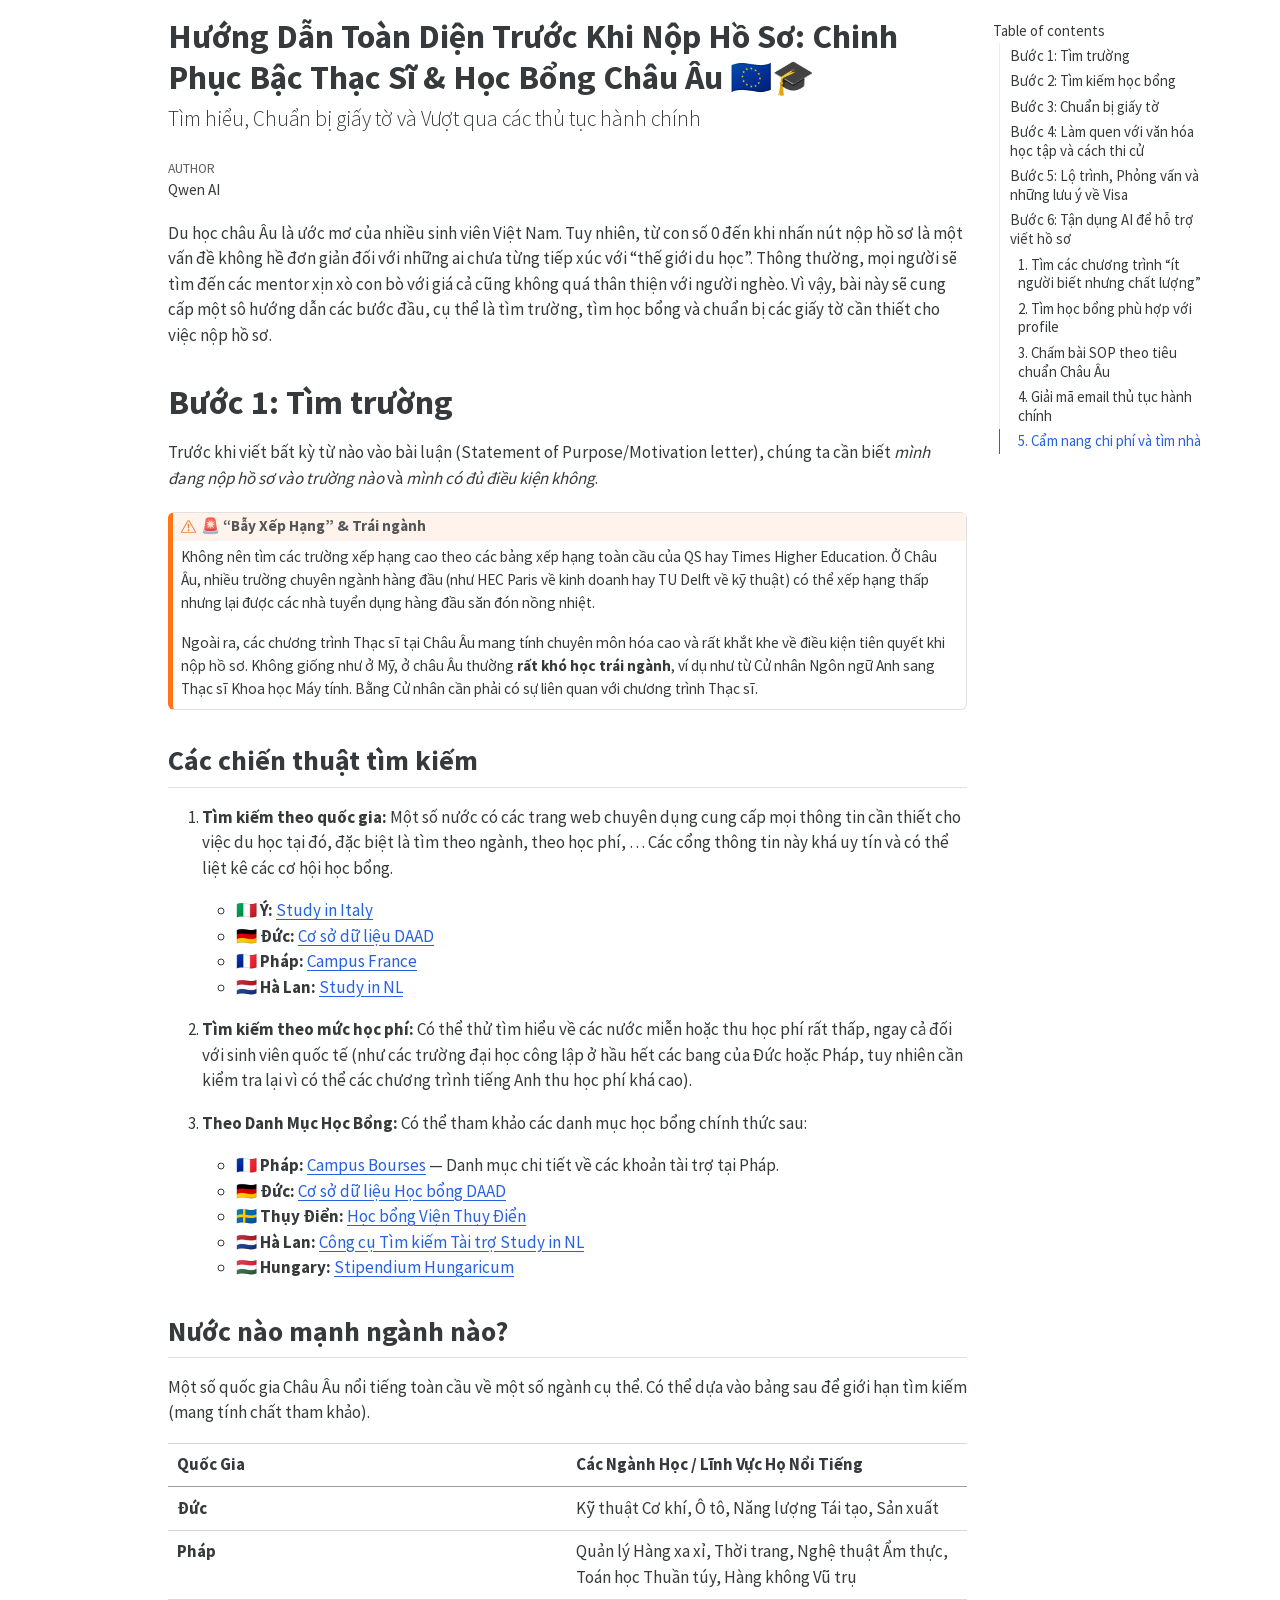
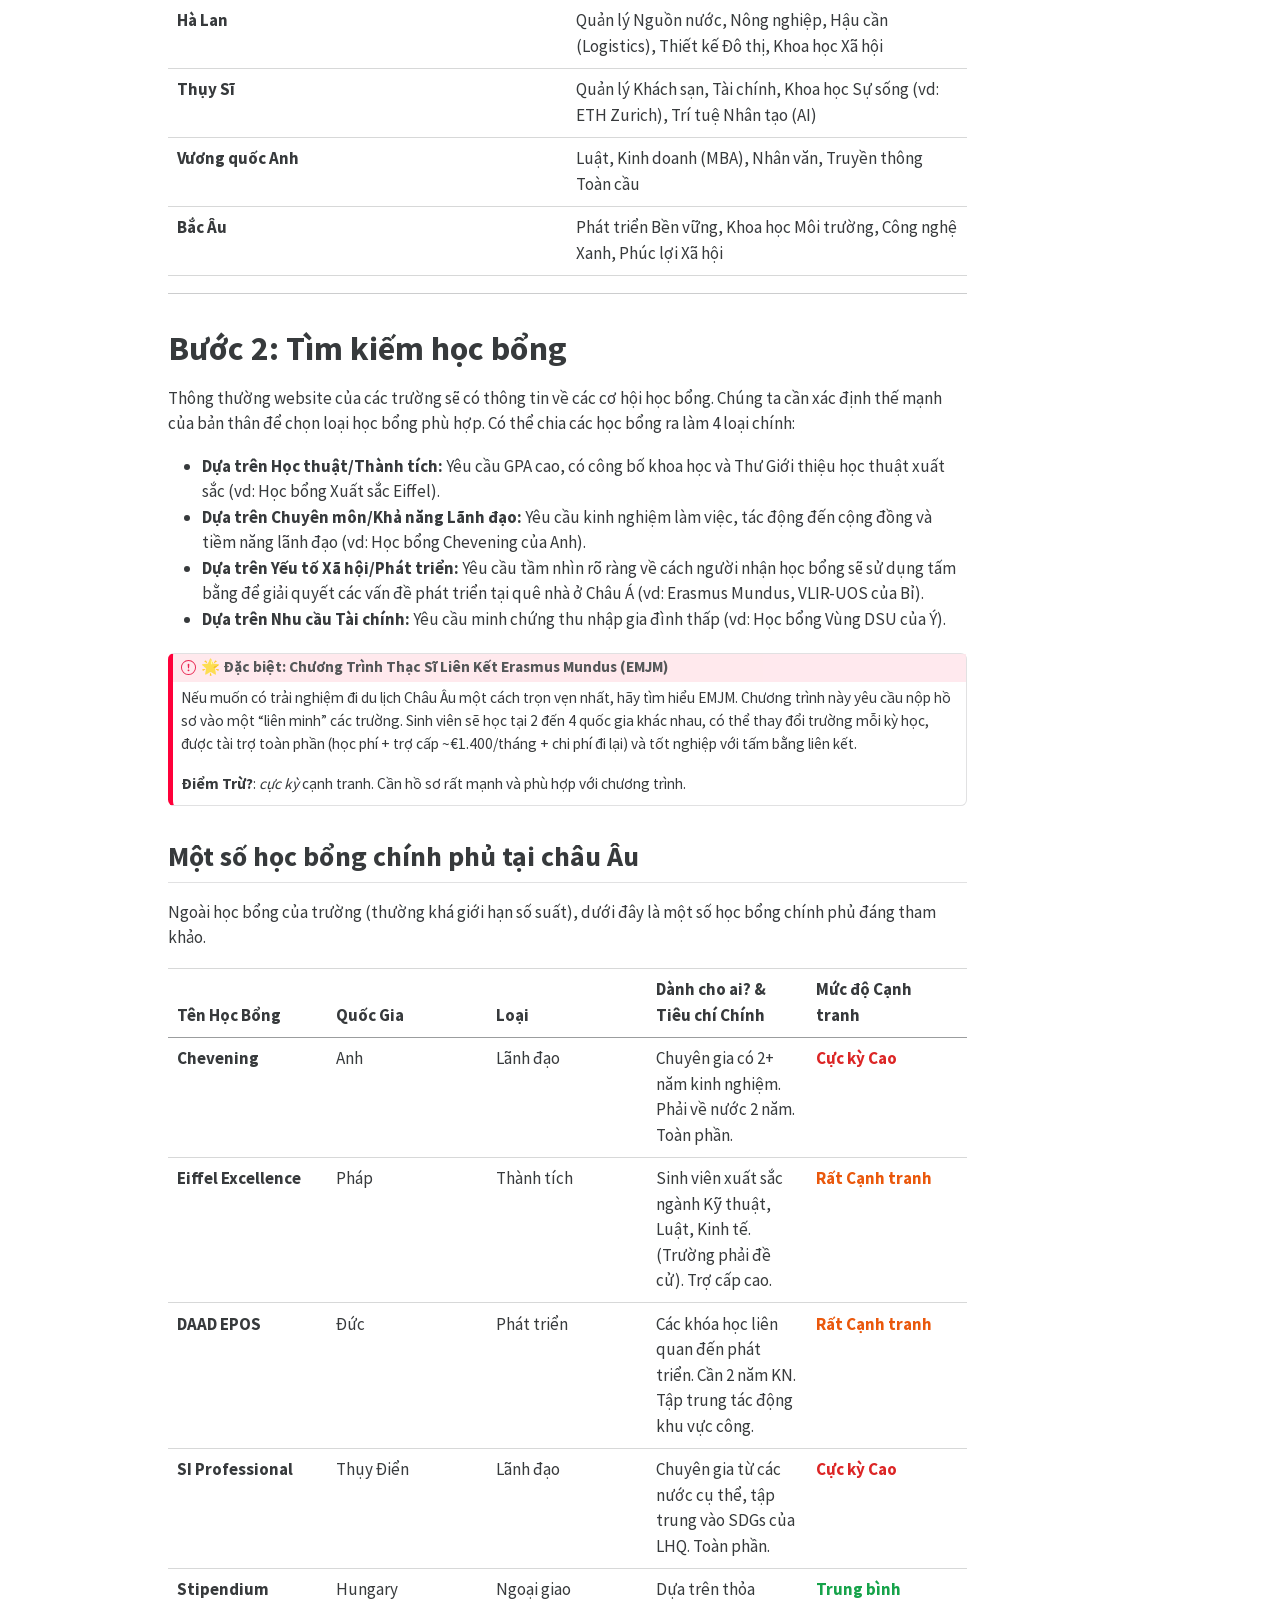
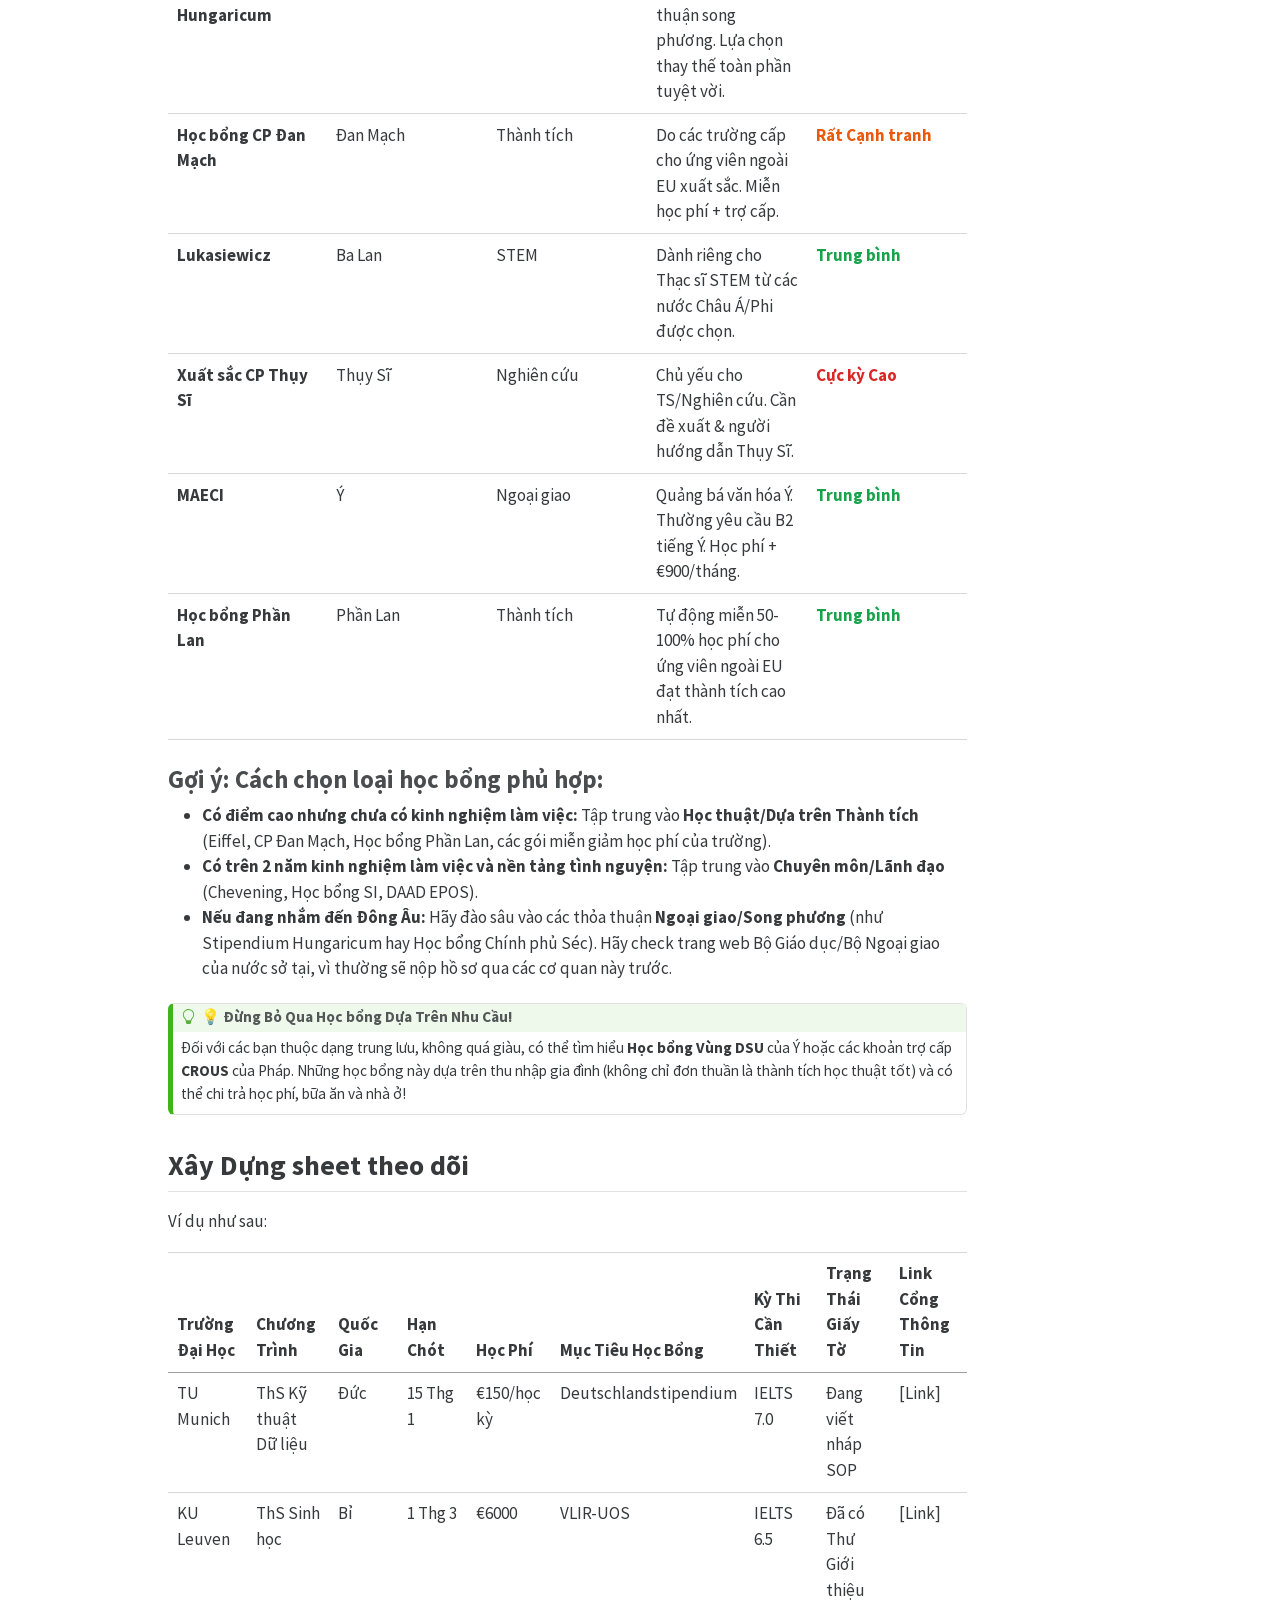
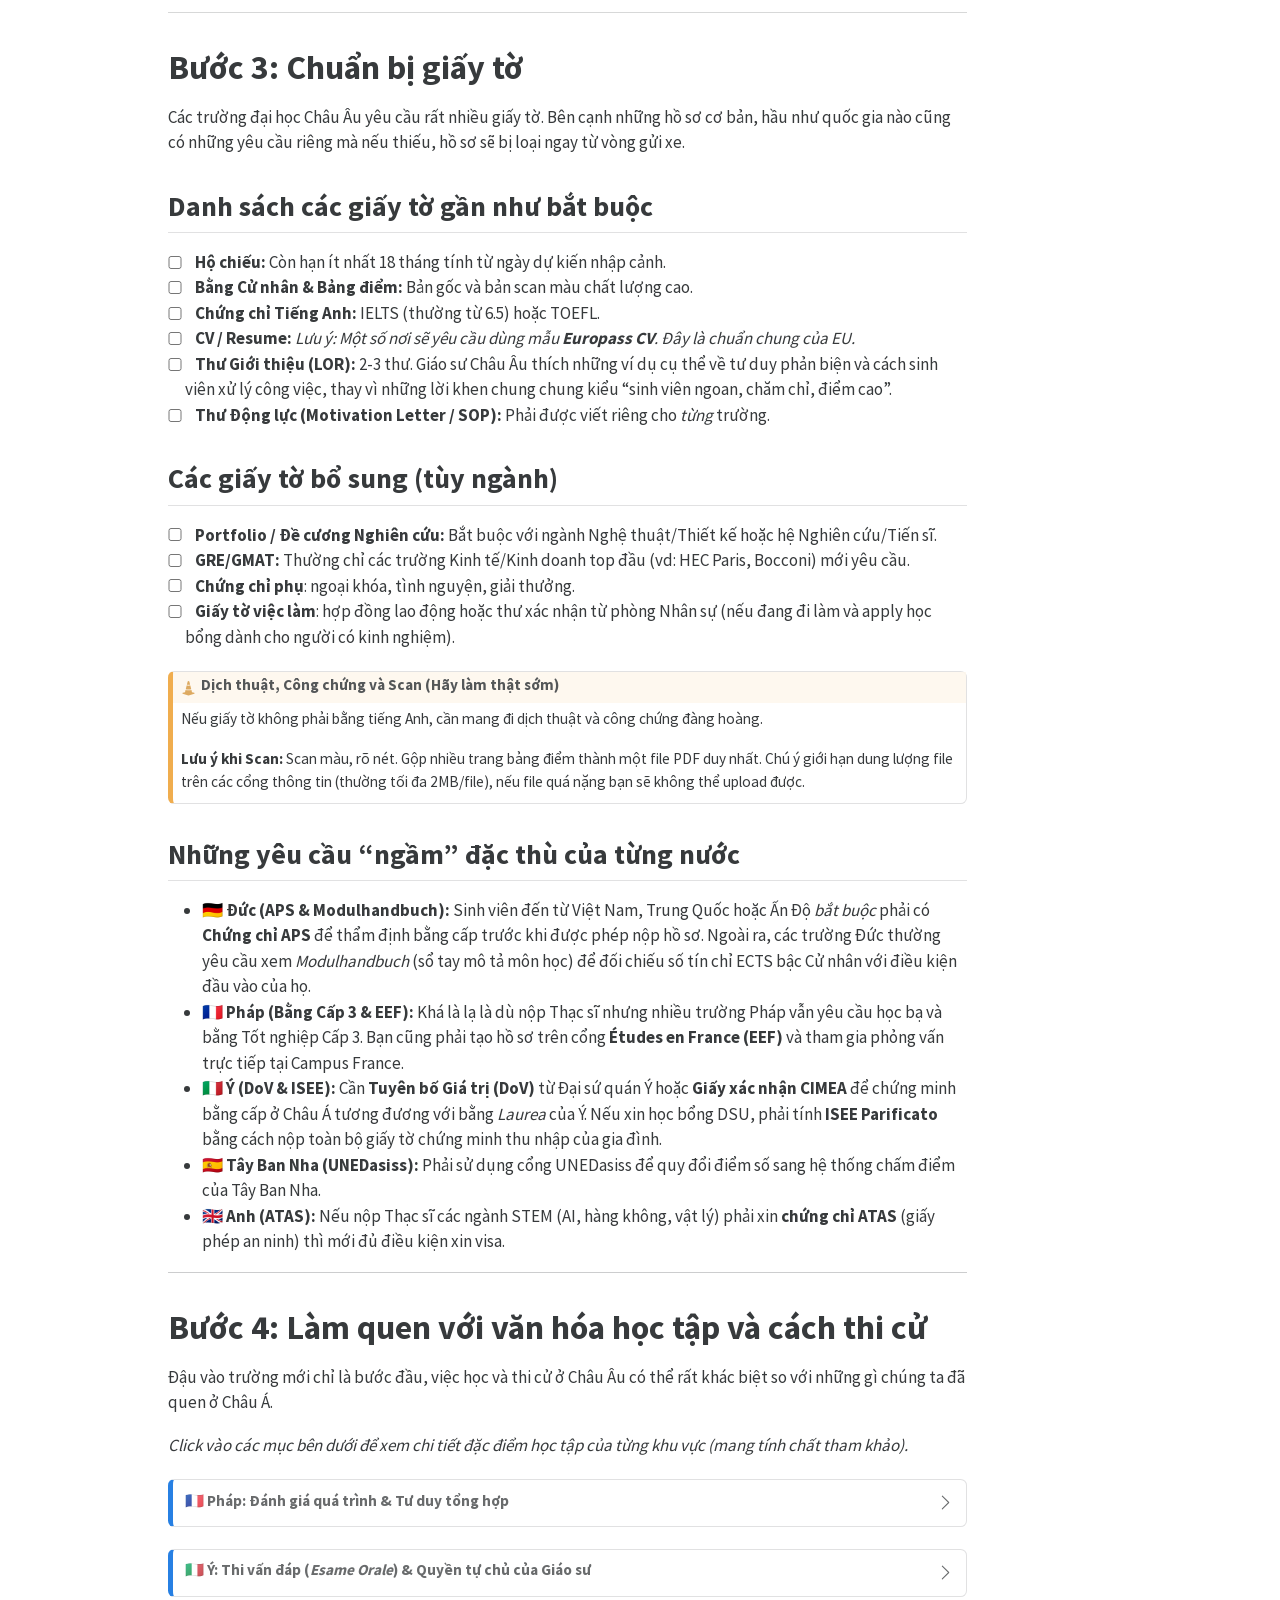
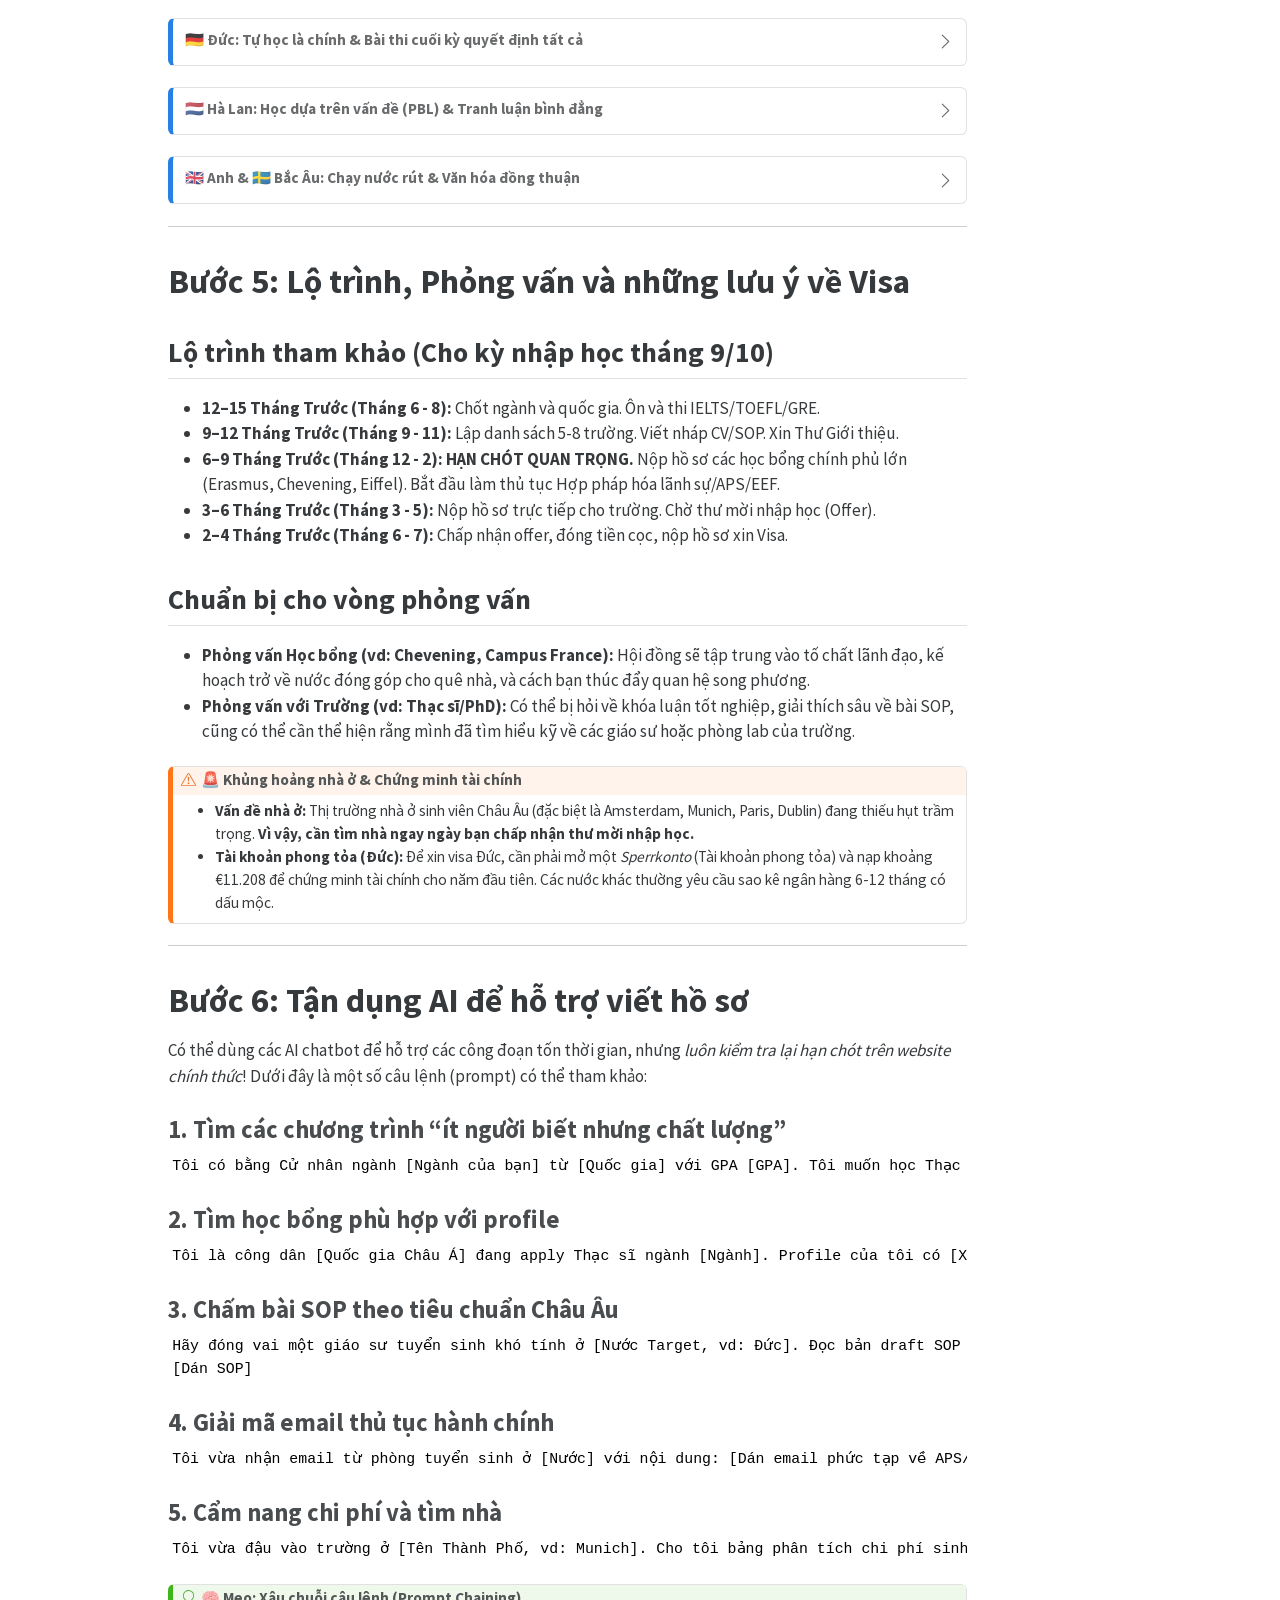
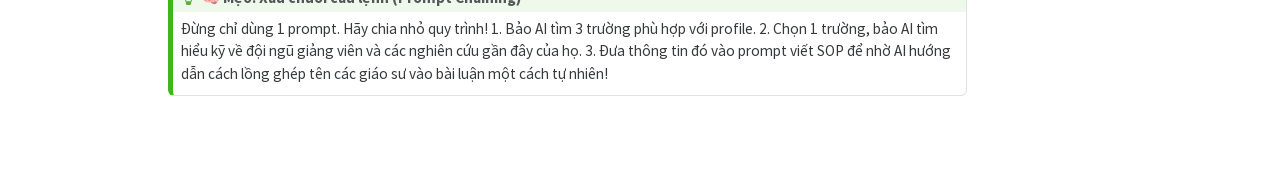
